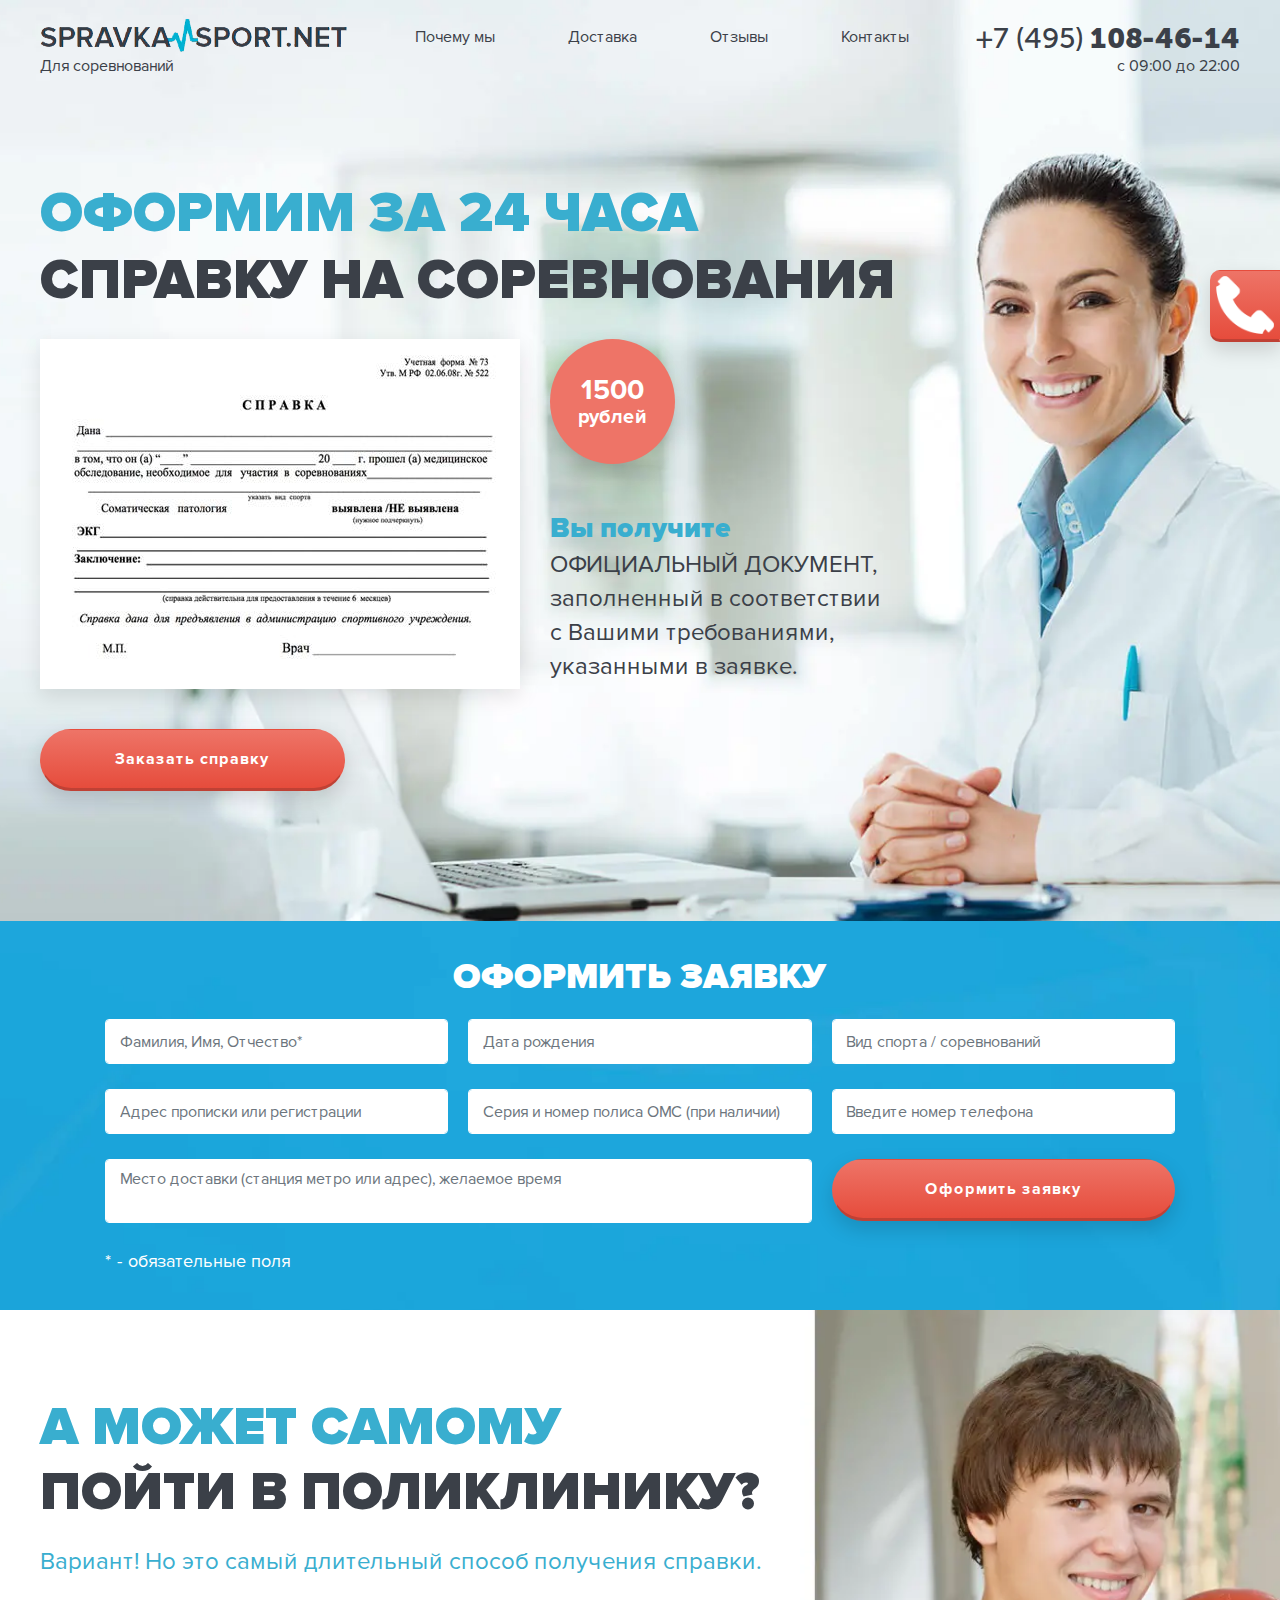
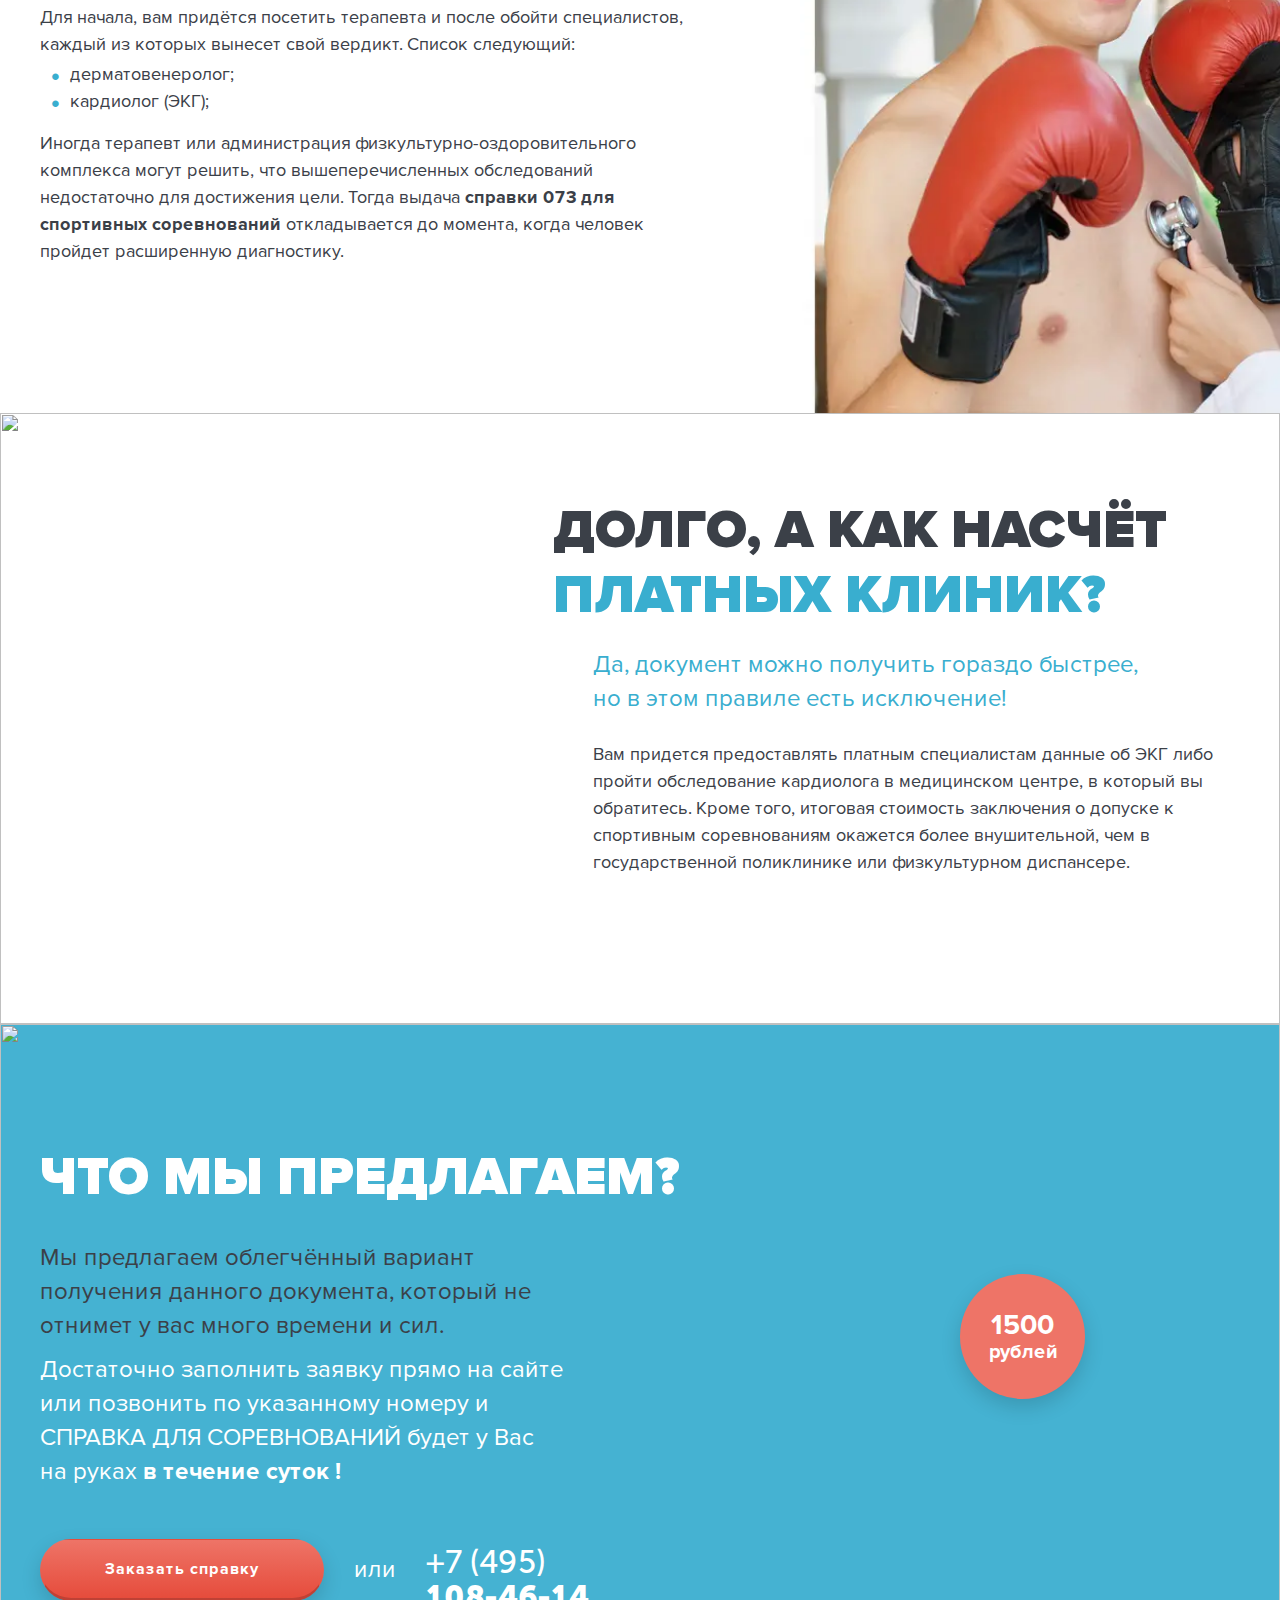
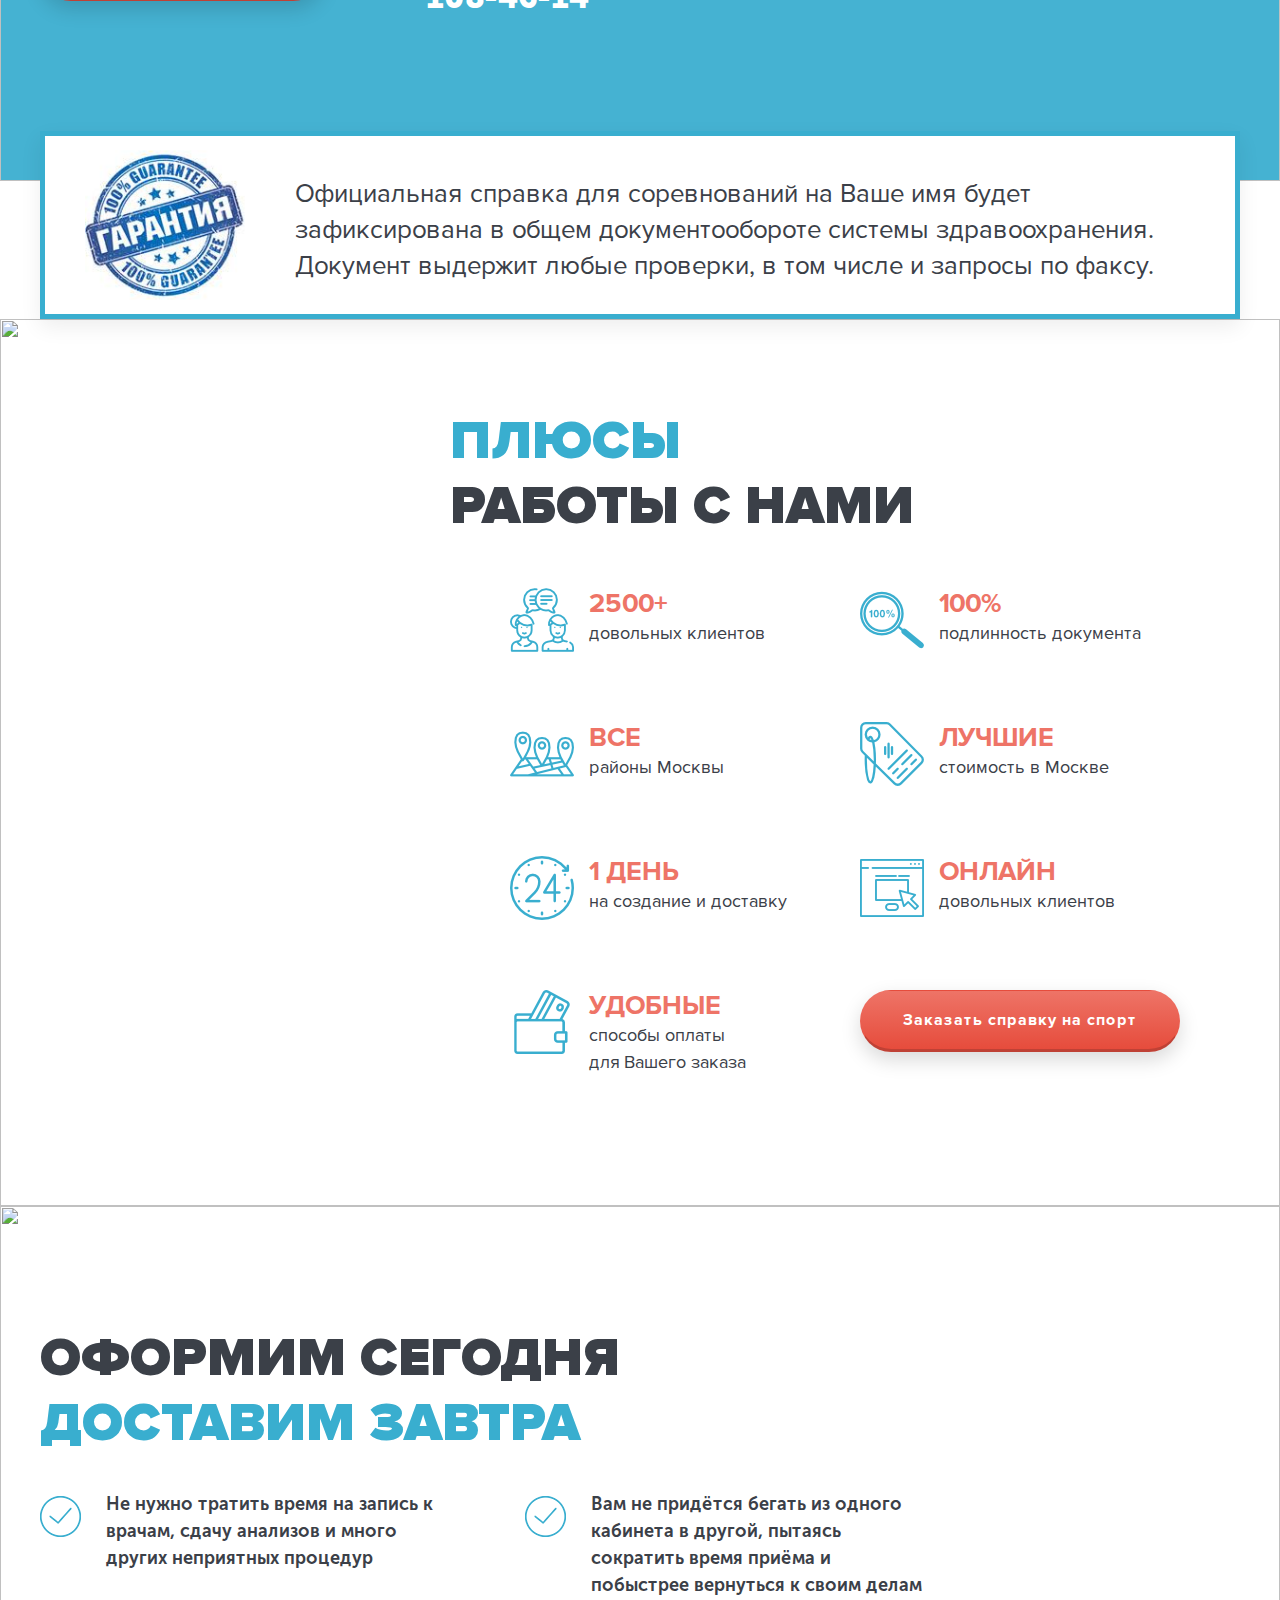
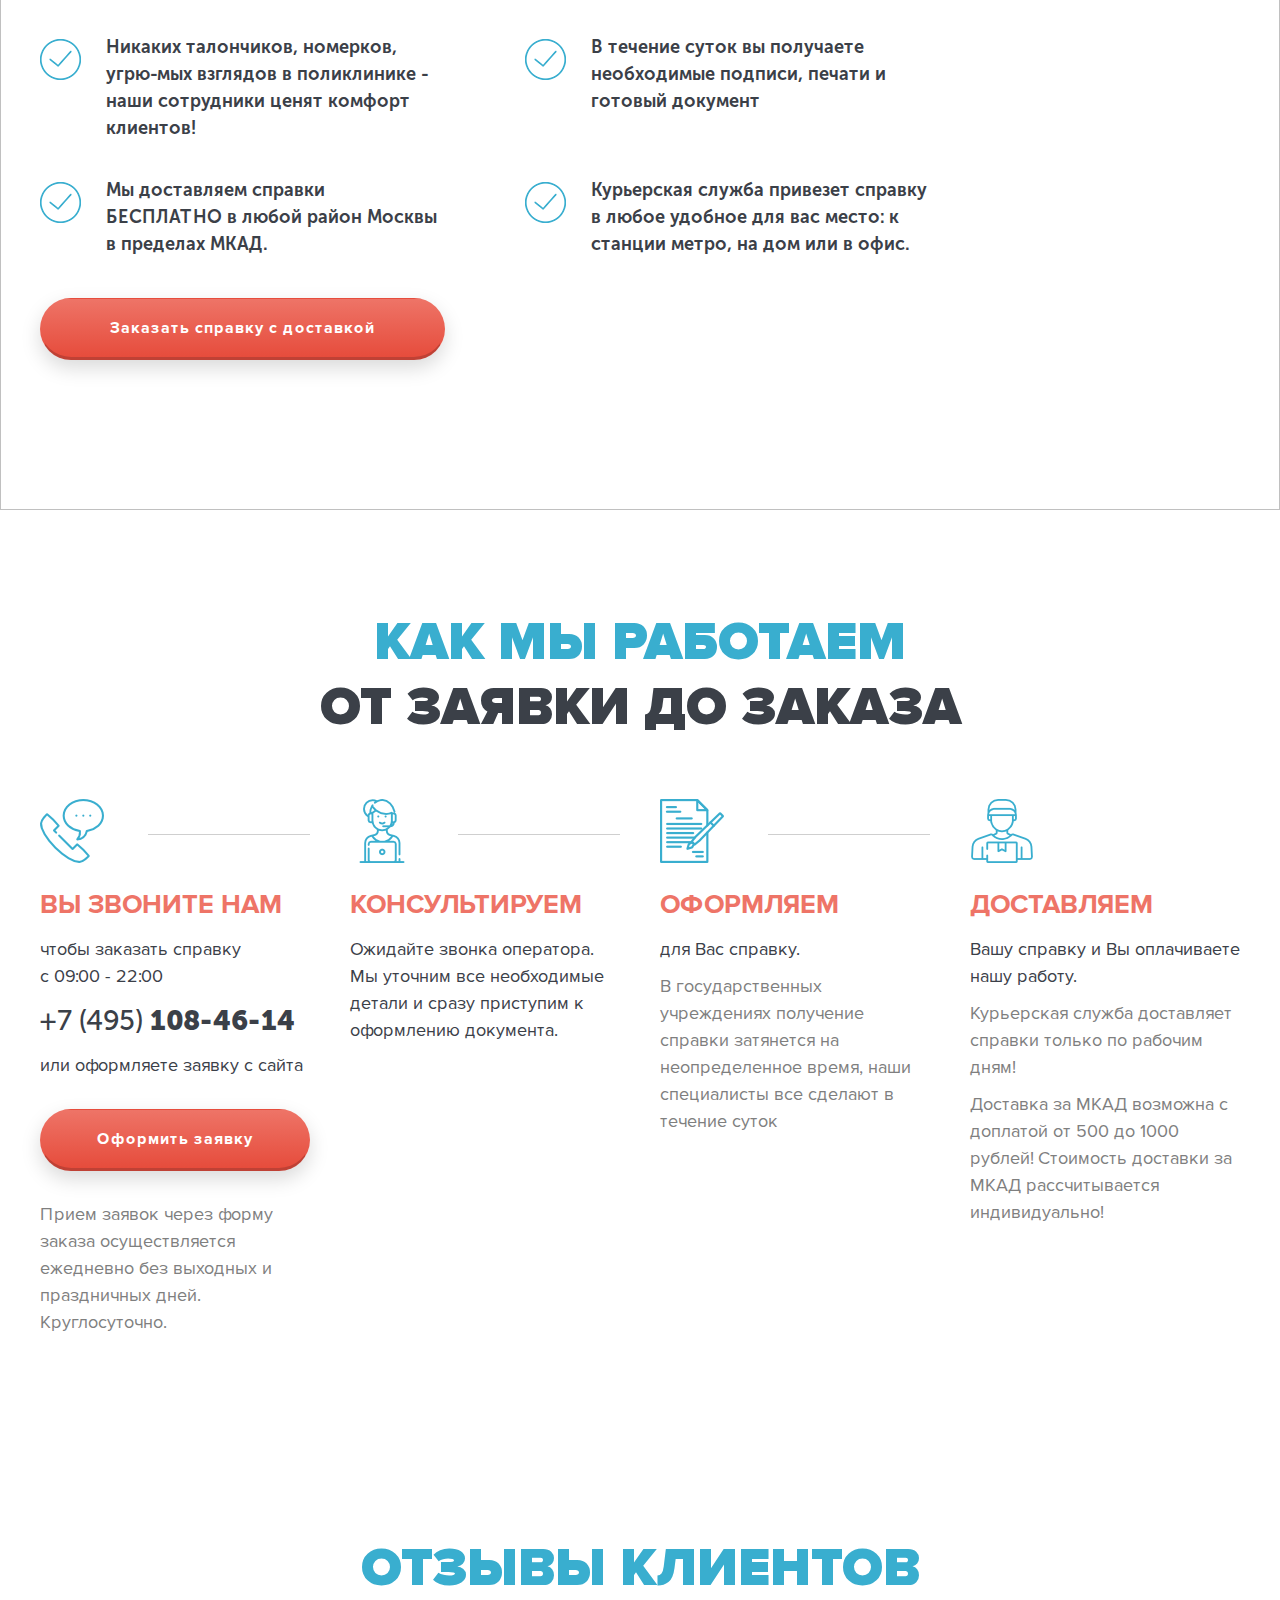
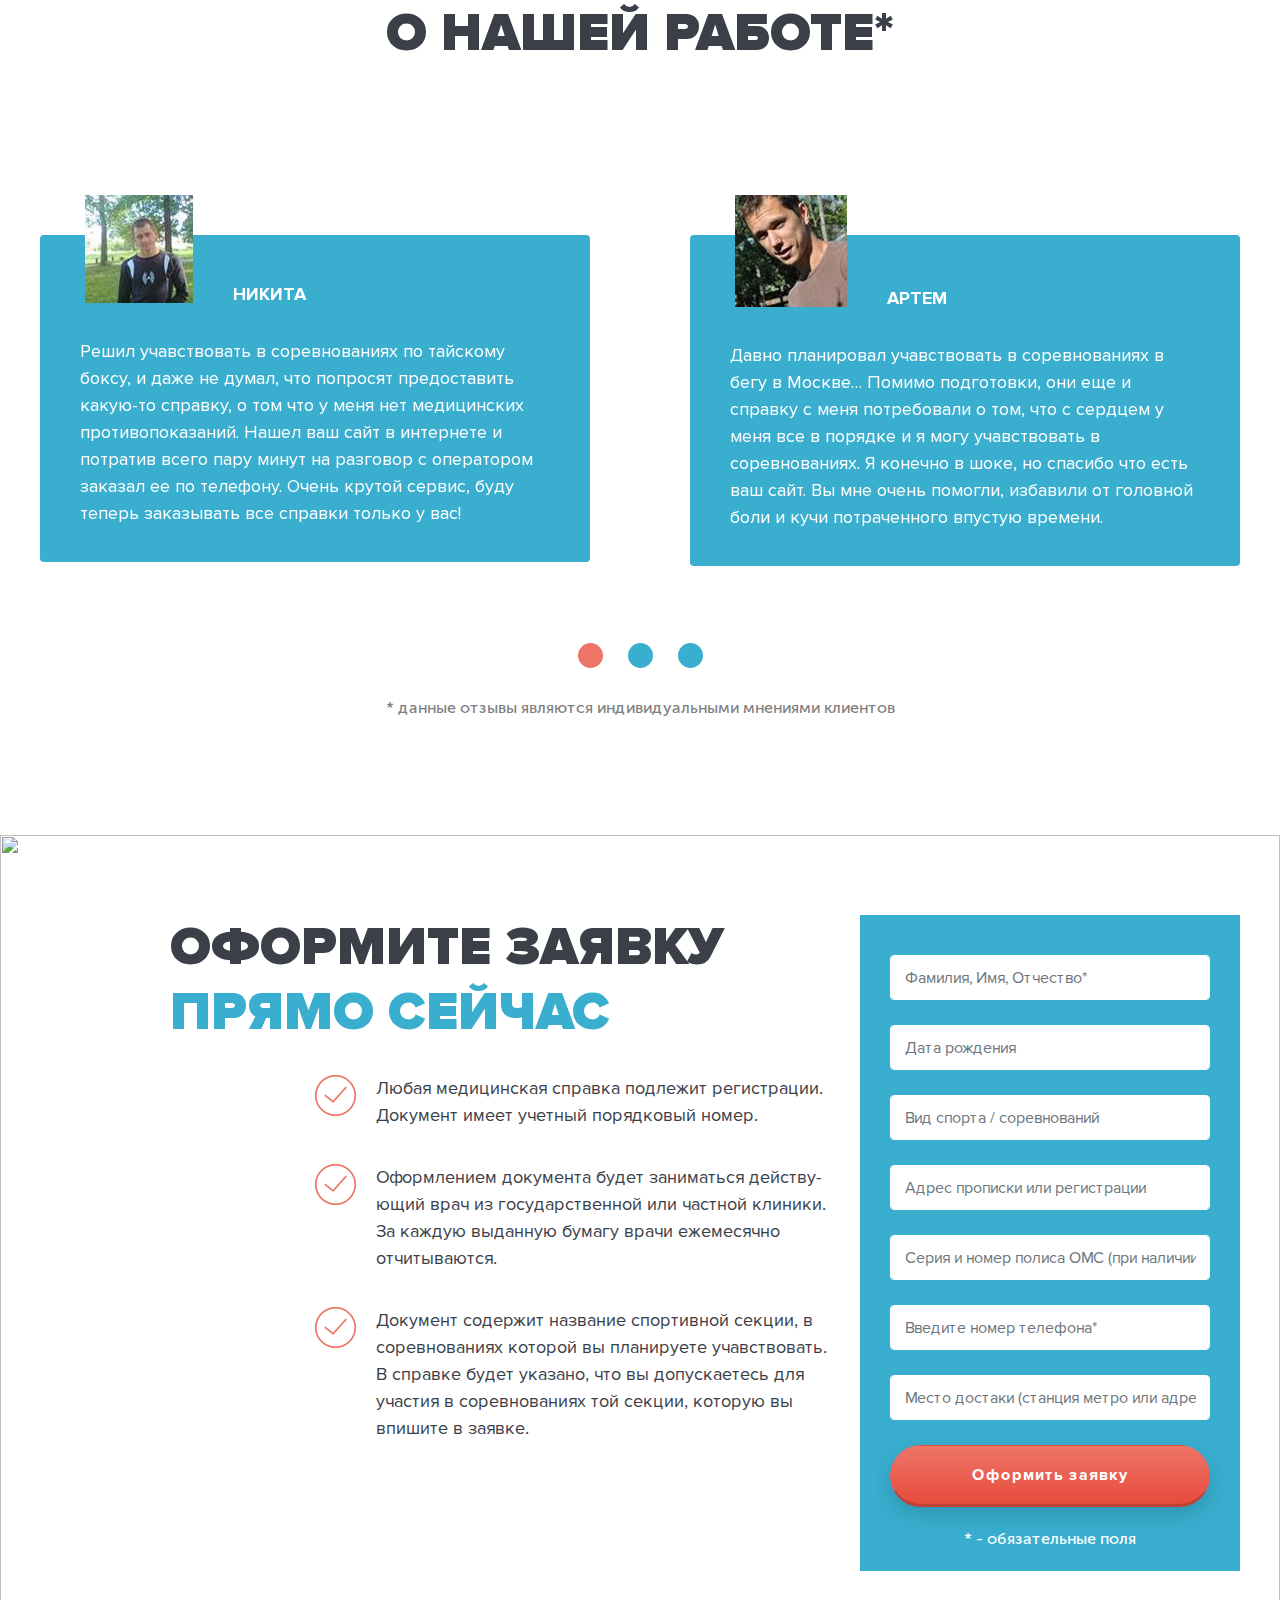
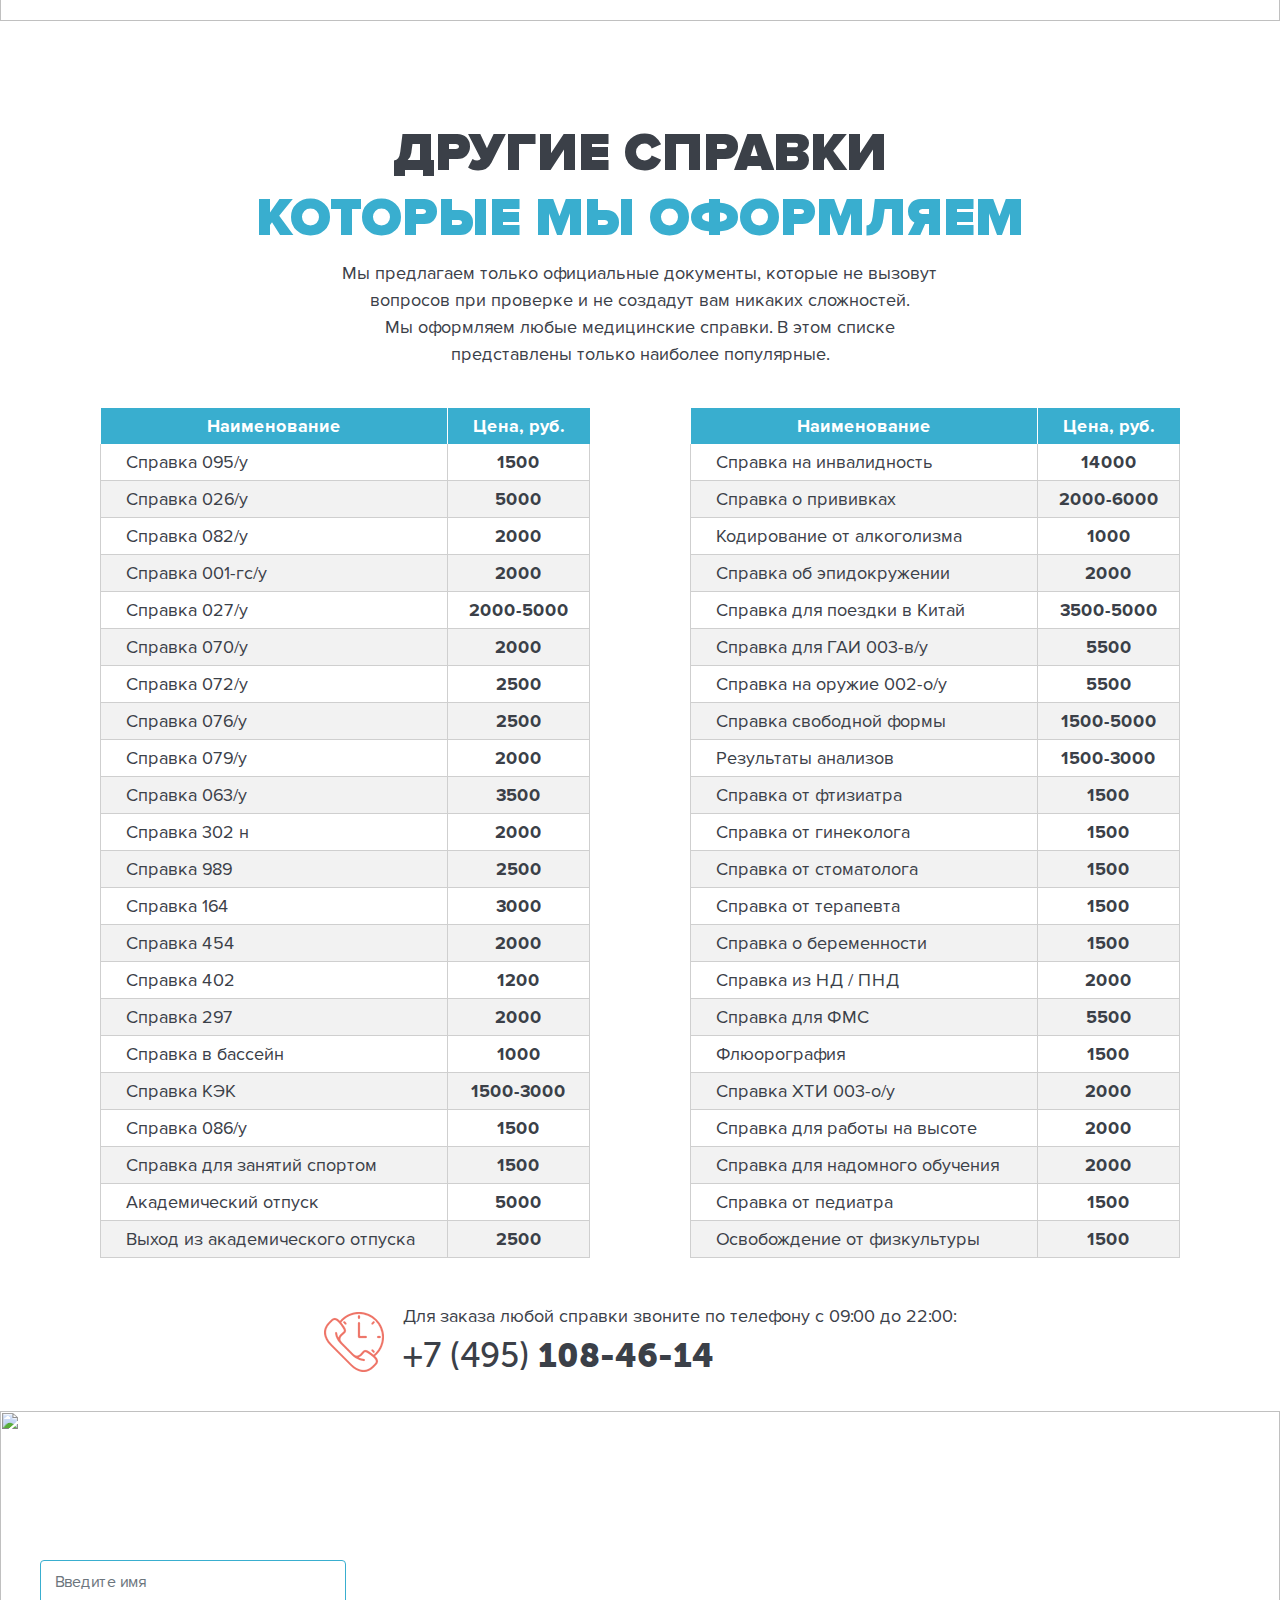
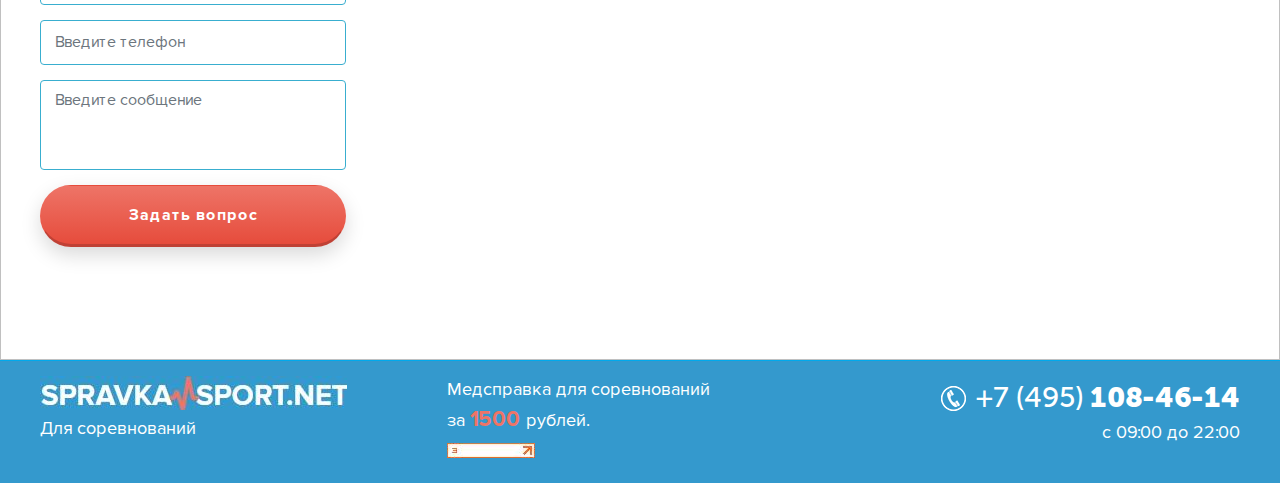
==== public/index.html @ 37c7ff8d "edit top nav" ====
<!DOCTYPE html>
<html lang="ru">
	<head>
		<meta charset="utf-8">
		<title>title</title>
		<meta name="description" content="о чем страница">
		<meta http-equiv="X-UA-Compatible" content="IE=edge">
		<meta name="viewport" content="width=device-width, shrink-to-fit=no">
		<link rel="shortcut icon" type="image/png" href="img/favicon/favicon.png">
		<link rel="image_src" href="http://genrif.ru/assets/i/soc-logo.png">
		<meta property="og:type" content="website">
		<meta property="og:site_name" content="content">
		<meta property="og:title" content="content">
		<meta property="og:description" content="content">
		<meta property="og:url" content="content">
		<meta property="og:locale" content="ru_RU">
		<meta property="og:image" content="path/to/image.jpg">
		<meta property="og:image:width" content="968">
		<meta property="og:image:height" content="504">
		<!-- Custom Browsers Color-->
		<meta name="theme-color" content="#3361d8">
		<link rel="stylesheet" href="libs/slick/slick.css">
		<link rel="stylesheet" href="libs/fancybox/jquery.fancybox.min.css">
		<link rel="stylesheet" href="css/main.min.css">
	</head>
	<body><script>(/(android|bb\d+|meego).+mobile|avantgo|bada\/|blackberry|blazer|compal|elaine|fennec|hiptop|iemobile|ip(hone|od)|ipad|iris|kindle|Android|Silk|lge |maemo|midp|mmp|netfront|opera m(ob|in)i|palm( os)?|phone|p(ixi|re)\/|plucker|pocket|psp|series(4|6)0|symbian|treo|up\.(browser|link)|vodafone|wap|windows (ce|phone)|xda|xiino/i.test(navigator.userAgent)||/1207|6310|6590|3gso|4thp|50[1-6]i|770s|802s|a wa|abac|ac(er|oo|s\-)|ai(ko|rn)|al(av|ca|co)|amoi|an(ex|ny|yw)|aptu|ar(ch|go)|as(te|us)|attw|au(di|\-m|r |s )|avan|be(ck|ll|nq)|bi(lb|rd)|bl(ac|az)|br(e|v)w|bumb|bw\-(n|u)|c55\/|capi|ccwa|cdm\-|cell|chtm|cldc|cmd\-|co(mp|nd)|craw|da(it|ll|ng)|dbte|dc\-s|devi|dica|dmob|do(c|p)o|ds(12|\-d)|el(49|ai)|em(l2|ul)|er(ic|k0)|esl8|ez([4-7]0|os|wa|ze)|fetc|fly(\-|_)|g1 u|g560|gene|gf\-5|g\-mo|go(\.w|od)|gr(ad|un)|haie|hcit|hd\-(m|p|t)|hei\-|hi(pt|ta)|hp( i|ip)|hs\-c|ht(c(\-| |_|a|g|p|s|t)|tp)|hu(aw|tc)|i\-(20|go|ma)|i230|iac( |\-|\/)|ibro|idea|ig01|ikom|im1k|inno|ipaq|iris|ja(t|v)a|jbro|jemu|jigs|kddi|keji|kgt( |\/)|klon|kpt |kwc\-|kyo(c|k)|le(no|xi)|lg( g|\/(k|l|u)|50|54|\-[a-w])|libw|lynx|m1\-w|m3ga|m50\/|ma(te|ui|xo)|mc(01|21|ca)|m\-cr|me(rc|ri)|mi(o8|oa|ts)|mmef|mo(01|02|bi|de|do|t(\-| |o|v)|zz)|mt(50|p1|v )|mwbp|mywa|n10[0-2]|n20[2-3]|n30(0|2)|n50(0|2|5)|n7(0(0|1)|10)|ne((c|m)\-|on|tf|wf|wg|wt)|nok(6|i)|nzph|o2im|op(ti|wv)|oran|owg1|p800|pan(a|d|t)|pdxg|pg(13|\-([1-8]|c))|phil|pire|pl(ay|uc)|pn\-2|po(ck|rt|se)|prox|psio|pt\-g|qa\-a|qc(07|12|21|32|60|\-[2-7]|i\-)|qtek|r380|r600|raks|rim9|ro(ve|zo)|s55\/|sa(ge|ma|mm|ms|ny|va)|sc(01|h\-|oo|p\-)|sdk\/|se(c(\-|0|1)|47|mc|nd|ri)|sgh\-|shar|sie(\-|m)|sk\-0|sl(45|id)|sm(al|ar|b3|it|t5)|so(ft|ny)|sp(01|h\-|v\-|v )|sy(01|mb)|t2(18|50)|t6(00|10|18)|ta(gt|lk)|tcl\-|tdg\-|tel(i|m)|tim\-|t\-mo|to(pl|sh)|ts(70|m\-|m3|m5)|tx\-9|up(\.b|g1|si)|utst|v400|v750|veri|vi(rg|te)|vk(40|5[0-3]|\-v)|vm40|voda|vulc|vx(52|53|60|61|70|80|81|83|85|98)|w3c(\-| )|webc|whit|wi(g |nc|nw)|wmlb|wonu|x700|yas\-|your|zeto|zte\-/i.test(navigator.userAgent.substr(0,4)))&&document.body.classList.add('mobile');</script>
<script>!function(e,n,A){function o(e,n){return typeof e===n}function t(){var e,n,A,t,a,i,l;for(var f in r)if(r.hasOwnProperty(f)){if(e=[],n=r[f],n.name&&(e.push(n.name.toLowerCase()),n.options&&n.options.aliases&&n.options.aliases.length))for(A=0;A<n.options.aliases.length;A++)e.push(n.options.aliases[A].toLowerCase());for(t=o(n.fn,"function")?n.fn():n.fn,a=0;a<e.length;a++)i=e[a],l=i.split("."),1===l.length?Modernizr[l[0]]=t:(!Modernizr[l[0]]||Modernizr[l[0]]instanceof Boolean||(Modernizr[l[0]]=new Boolean(Modernizr[l[0]])),Modernizr[l[0]][l[1]]=t),s.push((t?"":"no-")+l.join("-"))}}function a(e){var n=u.className,A=Modernizr._config.classPrefix||"";if(c&&(n=n.baseVal),Modernizr._config.enableJSClass){var o=new RegExp("(^|\\s)"+A+"no-js(\\s|$)");n=n.replace(o,"$1"+A+"js$2")}Modernizr._config.enableClasses&&(n+=" "+A+e.join(" "+A),c?u.className.baseVal=n:u.className=n)}function i(e,n){if("object"==typeof e)for(var A in e)f(e,A)&&i(A,e[A]);else{e=e.toLowerCase();var o=e.split("."),t=Modernizr[o[0]];if(2==o.length&&(t=t[o[1]]),"undefined"!=typeof t)return Modernizr;n="function"==typeof n?n():n,1==o.length?Modernizr[o[0]]=n:(!Modernizr[o[0]]||Modernizr[o[0]]instanceof Boolean||(Modernizr[o[0]]=new Boolean(Modernizr[o[0]])),Modernizr[o[0]][o[1]]=n),a([(n&&0!=n?"":"no-")+o.join("-")]),Modernizr._trigger(e,n)}return Modernizr}var s=[],r=[],l={_version:"3.6.0",_config:{classPrefix:"",enableClasses:!0,enableJSClass:!0,usePrefixes:!0},_q:[],on:function(e,n){var A=this;setTimeout(function(){n(A[e])},0)},addTest:function(e,n,A){r.push({name:e,fn:n,options:A})},addAsyncTest:function(e){r.push({name:null,fn:e})}},Modernizr=function(){};Modernizr.prototype=l,Modernizr=new Modernizr;var f,u=n.documentElement,c="svg"===u.nodeName.toLowerCase();!function(){var e={}.hasOwnProperty;f=o(e,"undefined")||o(e.call,"undefined")?function(e,n){return n in e&&o(e.constructor.prototype[n],"undefined")}:function(n,A){return e.call(n,A)}}(),l._l={},l.on=function(e,n){this._l[e]||(this._l[e]=[]),this._l[e].push(n),Modernizr.hasOwnProperty(e)&&setTimeout(function(){Modernizr._trigger(e,Modernizr[e])},0)},l._trigger=function(e,n){if(this._l[e]){var A=this._l[e];setTimeout(function(){var e,o;for(e=0;e<A.length;e++)(o=A[e])(n)},0),delete this._l[e]}},Modernizr._q.push(function(){l.addTest=i}),Modernizr.addAsyncTest(function(){function e(e,n,A){function o(n){var o=n&&"load"===n.type?1==t.width:!1,a="webp"===e;i(e,a&&o?new Boolean(o):o),A&&A(n)}var t=new Image;t.onerror=o,t.onload=o,t.src=n}var n=[{uri:"[data-uri]",name:"webp"},{uri:"[data-uri]",name:"webp.alpha"},{uri:"[data-uri]",name:"webp.animation"},{uri:"[data-uri]",name:"webp.lossless"}],A=n.shift();e(A.name,A.uri,function(A){if(A&&"load"===A.type)for(var o=0;o<n.length;o++)e(n[o].name,n[o].uri)})}),t(),a(s),delete l.addTest,delete l.addAsyncTest;for(var p=0;p<Modernizr._q.length;p++)Modernizr._q[p]();e.Modernizr=Modernizr}(window,document);</script>
<!--[if lt IE 11]><p class="browsehappy">К сожалению, вы используете устаревший браузер. Пожалуйста, <a href="http://browsehappy.com/" target="_blank">обновите ваш браузер</a>, чтобы улучшить производительность, качество отображаемого материала и повысить безопасность.</p><![endif]-->
		<div class="main-wrapper"><a class="phone-btn" href="tel:+74951084614"><img src="img/@2x/phone.png" alt=""/></a>
			<div class="menu-mobile menu-mobile--js d-xl-none">
				<div class="toggle-menu-mobile toggle-menu-mobile--js"><span></span>
				</div>
				<div class="menu-mobile__inner">
					<ul class="menu-mobile__nav fixed-nav">
						<li class="menu-mobile__item"><a class="menu-mobile__link" href="#">Главная</a>
						</li>
						<li class="menu-mobile__item"><a class="menu-mobile__link" href="#">Почему мы</a>
						</li>
						<li class="menu-mobile__item"><a class="menu-mobile__link" href="#">Доставка</a>
						</li>
						<li class="menu-mobile__item"><a class="menu-mobile__link" href="#">Как мы работаем</a>
						</li>
						<li class="menu-mobile__item"><a class="menu-mobile__link" href="#">Справки</a>
						</li>
						<li class="menu-mobile__item"><a class="menu-mobile__link" href="#">Отзывы</a>
						</li>
						<li class="menu-mobile__item"><a class="menu-mobile__link" href="#">Контакты</a>
						</li>
						<li class="menu-mobile__item"><a class="menu-mobile__link" href="#">Заказать</a>
						</li>
					</ul>
					<div class="text-right"></div>
				</div>
			</div>
			<!--  мобильное меню-->
			<!-- start HEADER.header-->
			<header class="header block-with-lazy">
				<!-- start top-nav-->
				<div class="top-nav static-style block-with-lazy">
					<div class="container">
						<div class="row">
							<div class="top-nav__img-col"><a class="top-nav__title-block" href="#"><span class="top-nav__title"><img class="top-nav__fixed-img res-i" src="img/@2x/logo.png" alt="" role="presentation"/><img class="top-nav__static-img res-i" src="img/@2x/static-top.jpg" alt="" role="presentation"/></span><span class="top-nav__subtitle">Для соревнований</span></a>
							</div>
							<div class="top-nav__mnu-col">
								<ul class="top-nav__nav static-nav">
									<li class="top-nav__item"><a class="top-nav__link" href="#">Почему мы</a>
									</li>
									<li class="top-nav__item"><a class="top-nav__link" href="#">Доставка</a>
									</li>
									<li class="top-nav__item"><a class="top-nav__link" href="#">Отзывы</a>
									</li>
									<li class="top-nav__item"><a class="top-nav__link" href="#">Контакты</a>
									</li>
								</ul>
								<ul class="top-nav__nav fixed-nav">
									<li class="top-nav__item"><a class="top-nav__link" href="#">Главная</a>
									</li>
									<li class="top-nav__item"><a class="top-nav__link" href="#">Почему мы</a>
									</li>
									<li class="top-nav__item"><a class="top-nav__link" href="#">Доставка</a>
									</li>
									<li class="top-nav__item"><a class="top-nav__link" href="#">Как мы работаем</a>
									</li>
									<li class="top-nav__item"><a class="top-nav__link" href="#">Справки</a>
									</li>
									<li class="top-nav__item"><a class="top-nav__link" href="#">Отзывы</a>
									</li>
									<li class="top-nav__item"><a class="top-nav__link" href="#">Контакты</a>
									</li>
									<li class="top-nav__item"><a class="top-nav__link" href="#">Заказать</a>
									</li>
								</ul>
							</div>
							<div class="top-nav__phone-col">
								<div class="top-nav__phone-block"><a class="top-nav__number" href="tel:+74951084614">+7 (495) <span>108-46-14</span></a>
									<div class="top-nav__time">с 09:00 до 22:00
									</div>
								</div>
							</div>
							<div class="top-nav__btn-col col-auto d-xl-none">
								<div class="toggle-menu-mobile toggle-menu-mobile--js"><span></span>
								</div>
							</div>
						</div>
					</div>
				</div>
				<!-- end top-nav-->
				<!-- start header-block-->
				<div class="header-block bg-wrap" id="header-block">
					<!-- picture-->
					<picture class="lazy picture-bg"> 
						<source srcset="#" data-srcset="img/@2x/webp/header-bg.webp" type="image/webp" media="(min-width:576px)"/>
						<source srcset="#" data-srcset="img/@1x/webp/header-bg.webp" type="image/webp"/>
						<source srcset="#" data-srcset="img/@2x/header-bg.jpg" type="image/jpg" media="(min-width:576px)"/>
						<source srcset="#" data-srcset="img/@1x/header-bg.jpg" type="image/jpg"/><img class="object-fit-js" src="#" data-src="img/@2x/header-bg.jpg" alt=""/>
					</picture>
					<!-- /picture-->
					<div class="container">
						<div class="header-block__main-wrap">
							<h1><span>ОФОРМИМ ЗА 24 ЧАСА </span>CПРАВКУ НА СОРЕВНОВАНИЯ</h1>
							<div class="row">
								<div class="header-block__img-col col-lg-auto">
									<div class="header-block__img-wrap"><img class="res-i" src="img/@2x/header-img.jpg" alt=""/>
									</div>
								</div>
								<div class="col-lg">
									<div class="header-block__price-block">
										<div class="header-block__price">1500
										</div>
										<div class="header-block__subprice">рублей
										</div>
									</div>
									<div class="header-block__side-title">Вы получите
									</div>
									<div class="header-block__text">ОФИЦИАЛЬНЫЙ ДОКУМЕНТ, заполненный в соответствии с&nbsp;Вашими требованиями, указанными в заявке.
									</div>
								</div>
							</div><a class="header-block__btn" href="#">Заказать справку</a>
						</div>
					</div>
				</div>
				<!-- end header-block-->
			</header>
			<!-- end HEADER.header-->
			<!-- start s-form-->
			<div class="s-form section bg-wrap block-with-lazy" id="s-form">
				<!-- picture-->
				<picture class="lazy picture-bg"> 
					<source srcset="#" data-srcset="img/@2x/webp/s-form-bg.webp" type="image/webp" media="(min-width:576px)"/>
					<source srcset="#" data-srcset="img/@1x/webp/s-form-bg.webp" type="image/webp"/>
					<source srcset="#" data-srcset="img/@2x/s-form-bg.jpg" type="image/jpg" media="(min-width:576px)"/>
					<source srcset="#" data-srcset="img/@1x/s-form-bg.jpg" type="image/jpg"/><img class="object-fit-js" src="#" data-src="img/@2x/s-form-bg.jpg" alt=""/>
				</picture>
				<!-- /picture-->
				<div class="container">
					<div class="s-form__out-wrap">
						<h3>Оформить заявку</h3>
						<div class="form-wrap">
							<form>
								<div class="row">
									<div class="col-lg-4 col-md-6">
										<div class="form-wrap__input-wrap"><input class="form-wrap__input" type="text" placeholder="Фамилия, Имя, Отчество*" name="text"/>
										</div>
										<!-- +e.input-wrap-->
									</div>
									<div class="col-lg-4 col-md-6">
										<div class="form-wrap__input-wrap"><input class="form-wrap__input" type="text" placeholder="Дата рождения" name="text"/>
										</div>
										<!-- +e.input-wrap-->
									</div>
									<div class="col-lg-4 col-md-6">
										<div class="form-wrap__input-wrap"><input class="form-wrap__input" type="text" placeholder="Вид спорта / соревнований" name="text"/>
										</div>
										<!-- +e.input-wrap-->
									</div>
									<div class="col-lg-4 col-md-6">
										<div class="form-wrap__input-wrap"><input class="form-wrap__input" type="text" placeholder="Адрес прописки или регистрации" name="text"/>
										</div>
										<!-- +e.input-wrap-->
									</div>
									<div class="col-lg-4 col-md-6">
										<div class="form-wrap__input-wrap"><input class="form-wrap__input" type="text" placeholder="Серия и номер полиса ОМС (при наличии)" name="text"/>
										</div>
										<!-- +e.input-wrap-->
									</div>
									<div class="col-lg-4 col-md-6">
										<div class="form-wrap__input-wrap"><input class="form-wrap__input" type="text" placeholder="Введите номер телефона" name="text"/>
										</div>
										<!-- +e.input-wrap-->
									</div>
									<div class="col-md-8">
										<div class="form-wrap__input-wrap"><textarea class="form-wrap__input form-control" placeholder="Место доставки (станция метро или адрес), желаемое время" name="textarea"></textarea>
										</div>
										<!-- +e.input-wrap-->
									</div>
									<div class="col-md-4">
										<button class="form-wrap__btn btn" type="submit">Оформить заявку
										</button>
									</div>
								</div>
							</form>
						</div>
						<div class="s-form__text">* - обязательные поля
						</div>
					</div>
				</div>
			</div>
			<!-- end s-form-->
			<!-- start s-question-->
			<section class="s-question bg-wrap section">
				<!-- picture-->
				<picture class="lazy picture-bg top-block-bg"> 
					<source srcset="#" data-srcset="img/@2x/webp/s-q1.webp" type="image/webp" media="(min-width:576px)"/>
					<source srcset="#" data-srcset="img/@1x/webp/s-q1.webp" type="image/webp"/>
					<source srcset="#" data-srcset="img/@2x/s-q1.jpg" type="image/jpg" media="(min-width:576px)"/>
					<source srcset="#" data-srcset="img/@1x/s-q1.jpg" type="image/jpg"/><img class="object-fit-js" src="#" data-src="img/@2x/s-q1.jpg" alt=""/>
				</picture>
				<!-- /picture-->
				<div class="container">
					<div class="row">
						<div class="col-lg-8">
							<h2><span>а МОЖЕТ САМОМУ </span>ПОЙТИ В ПОЛИКЛИНИКУ?</h2>
							<div class="s-question__subtitle">Вариант! Но это самый длительный способ получения справки.
							</div>
							<p>Для начала, вам придётся посетить терапевта и после обойти специалистов, каждый из которых вынесет свой вердикт. Список следующий:</p>
							<ul>
								<li>дерматовенеролог;</li>
								<li>кардиолог (ЭКГ);</li>
							</ul>
							<p>Иногда терапевт или администрация физкультурно-оздоровительного комплекса могут решить, что вышеперечисленных обследований недостаточно для достижения цели. Тогда выдача <strong>справки 073 для спортивных соревнований </strong>откладывается до момента, когда человек пройдет расширенную диагностику.</p>
						</div>
					</div>
				</div>
			</section>
			<!-- end s-question-->
			<!-- start s-question-->
			<section class="s-question bg-wrap section">
				<!-- picture-->
				<picture class="lazy picture-bg bottom-block-bg"> 
					<source srcset="#" data-srcset="img/@2x/webp/s-q2.webp" type="image/webp" media="(min-width:576px)"/>
					<source srcset="#" data-srcset="img/@1x/webp/s-q2.webp" type="image/webp"/>
					<source srcset="#" data-srcset="img/@2x/s-q2.jpg" type="image/jpg" media="(min-width:576px)"/>
					<source srcset="#" data-srcset="img/@1x/s-q2.jpg" type="image/jpg"/><img class="object-fit-js" src="#" data-src="img/@2x/s-q2.jpg" alt=""/>
				</picture>
				<!-- /picture-->
				<div class="container">
					<div class="row justify-content-end">
						<div class="col-lg-7">
							<h2>Долго, А как насчёт <span>платных КЛИНИК?</span></h2>
							<div class="s-question__text-wrap">
								<div class="s-question__subtitle">Да, документ можно получить гораздо быстрее, но&nbsp;в&nbsp;этом&nbsp;правиле есть исключение!
								</div>
								<p>Вам придется предоставлять платным специалистам данные об ЭКГ либо пройти обследование кардиолога в медицинском центре, в который вы обратитесь. Кроме того, итоговая стоимость заключения о допуске к спортивным соревнованиям окажется более внушительной, чем в государственной поликлинике или физкультурном диспансере.</p>
							</div>
						</div>
					</div>
				</div>
			</section>
			<!-- end s-question-->
			<!-- start s-offer-->
			<section class="s-offer bg-wrap section" id="s-offer">
				<!-- picture-->
				<picture class="lazy picture-bg"> 
					<source srcset="#" data-srcset="img/@2x/webp/offer-bg.webp" type="image/webp" media="(min-width:576px)"/>
					<source srcset="#" data-srcset="img/@1x/webp/offer-bg.webp" type="image/webp"/>
					<source srcset="#" data-srcset="img/@2x/offer-bg.jpg" type="image/jpg" media="(min-width:576px)"/>
					<source srcset="#" data-srcset="img/@1x/offer-bg.jpg" type="image/jpg"/><img class="object-fit-js" src="#" data-src="img/@2x/offer-bg.jpg" alt=""/>
				</picture>
				<!-- /picture-->
				<div class="container">
					<div class="s-offer__price-block">
						<div class="s-offer__price">1500
						</div>
						<div class="s-offer__subprice">рублей
						</div>
					</div>
					<h2>Что мы предлагаем?</h2>
					<div class="s-offer__text">Мы предлагаем облегчённый вариант получения данного документа, который не отнимет у вас много времени и сил.
					</div>
					<div class="s-offer__text s-offer__text--white">Достаточно заполнить заявку прямо на сайте или позвонить по указанному номеру и СПРАВКА&nbsp;ДЛЯ СОРЕВНОВАНИЙ будет у Вас на&nbsp;руках <strong>в течение суток !</strong>
					</div>
					<div class="row">
						<div class="col-md"><a class="s-offer__btn btn" href="#">Заказать справку</a>
						</div>
						<div class="col-md-auto">
							<div class="s-offer__or">или
							</div>
						</div>
						<div class="col-md"><a class="s-offer__phone" href="tel:+74951084614">+7 (495) <span>108-46-14</span></a>
						</div>
					</div>
				</div>
			</section>
			<!-- end s-offer-->
			<!-- start s-garant-->
			<section class="s-garant section" id="s-garant">
				<div class="container">
					<div class="s-garant__main-block">
						<div class="s-garant__text">Официальная справка для соревнований на Ваше имя будет зафиксирована в общем документообороте системы здравоохранения. Документ выдержит любые проверки, в том числе и запросы по факсу.
						</div>
					</div>
				</div>
			</section>
			<!-- end s-garant-->
			<!-- start s-plus-->
			<section class="s-plus bg-wrap section" id="s-plus">
				<!-- picture-->
				<picture class="lazy picture-bg"> 
					<source srcset="#" data-srcset="img/@2x/webp/plus-bg.webp" type="image/webp" media="(min-width:576px)"/>
					<source srcset="#" data-srcset="img/@1x/webp/plus-bg.webp" type="image/webp"/>
					<source srcset="#" data-srcset="img/@2x/plus-bg.jpg" type="image/jpg" media="(min-width:576px)"/>
					<source srcset="#" data-srcset="img/@1x/plus-bg.jpg" type="image/jpg"/><img class="object-fit-js" src="#" data-src="img/@2x/plus-bg.jpg" alt=""/>
				</picture>
				<!-- /picture-->
				<div class="container">
					<div class="row justify-content-end">
						<div class="col-lg-8">
							<h2><span>Плюсы </span>работы с нами</h2>
							<div class="s-plus__row-wrap">
								<div class="row">
									<div class="col-md-6">
										<div class="s-plus__item">
											<div class="s-plus__img-wrap"><img class="res-i" src="img/@2x/plus-i1.png" alt=""/>
											</div>
											<div class="s-plus__title-wrap">
												<div class="s-plus__item-title">2500+
												</div>
												<div class="s-plus__item-descr">довольных клиентов
												</div>
											</div>
										</div>
									</div>
									<div class="col-md-6">
										<div class="s-plus__item">
											<div class="s-plus__img-wrap"><img class="res-i" src="img/@2x/plus-i2.png" alt=""/>
											</div>
											<div class="s-plus__title-wrap">
												<div class="s-plus__item-title">100%
												</div>
												<div class="s-plus__item-descr">подлинность документа
												</div>
											</div>
										</div>
									</div>
									<div class="col-md-6">
										<div class="s-plus__item">
											<div class="s-plus__img-wrap"><img class="res-i" src="img/@2x/plus-i3.png" alt=""/>
											</div>
											<div class="s-plus__title-wrap">
												<div class="s-plus__item-title">Все
												</div>
												<div class="s-plus__item-descr">районы Москвы
												</div>
											</div>
										</div>
									</div>
									<div class="col-md-6">
										<div class="s-plus__item">
											<div class="s-plus__img-wrap"><img class="res-i" src="img/@2x/plus-i4.png" alt=""/>
											</div>
											<div class="s-plus__title-wrap">
												<div class="s-plus__item-title">Лучшие
												</div>
												<div class="s-plus__item-descr">стоимость в Москве
												</div>
											</div>
										</div>
									</div>
									<div class="col-md-6">
										<div class="s-plus__item">
											<div class="s-plus__img-wrap"><img class="res-i" src="img/@2x/plus-i5.png" alt=""/>
											</div>
											<div class="s-plus__title-wrap">
												<div class="s-plus__item-title">1 день
												</div>
												<div class="s-plus__item-descr">на создание и доставку
												</div>
											</div>
										</div>
									</div>
									<div class="col-md-6">
										<div class="s-plus__item">
											<div class="s-plus__img-wrap"><img class="res-i" src="img/@2x/plus-i6.png" alt=""/>
											</div>
											<div class="s-plus__title-wrap">
												<div class="s-plus__item-title">Онлайн
												</div>
												<div class="s-plus__item-descr">довольных клиентов
												</div>
											</div>
										</div>
									</div>
									<div class="col-md-6">
										<div class="s-plus__item">
											<div class="s-plus__img-wrap"><img class="res-i" src="img/@2x/plus-i7.png" alt=""/>
											</div>
											<div class="s-plus__title-wrap">
												<div class="s-plus__item-title">Удобные
												</div>
												<div class="s-plus__item-descr">способы оплаты для&nbsp;Вашего&nbsp;заказа
												</div>
											</div>
										</div>
									</div>
									<div class="col-md-6"><a class="s-plus__btn btn" href="#">Заказать справку на спорт</a>
									</div>
								</div>
							</div>
						</div>
					</div>
				</div>
			</section>
			<!-- end s-plus-->
			<!-- start s-today-->
			<section class="s-today bg-wrap section" id="s-today">
				<!-- picture-->
				<picture class="lazy picture-bg"> 
					<source srcset="#" data-srcset="img/@2x/webp/today-bg.webp" type="image/webp" media="(min-width:576px)"/>
					<source srcset="#" data-srcset="img/@1x/webp/today-bg.webp" type="image/webp"/>
					<source srcset="#" data-srcset="img/@2x/today-bg.jpg" type="image/jpg" media="(min-width:576px)"/>
					<source srcset="#" data-srcset="img/@1x/today-bg.jpg" type="image/jpg"/><img class="object-fit-js" src="#" data-src="img/@2x/today-bg.jpg" alt=""/>
				</picture>
				<!-- /picture-->
				<div class="container">
					<h2>оформим сегодня <span>доставим завтра</span></h2>
					<div class="s-today__row-wrap">
						<div class="row">
							<div class="col-md-6">
								<div class="s-today__item">
									<div class="s-today__img-wrap"><img class="res-i" src="img/@2x/today-i.png" alt=""/>
									</div>
									<div class="s-today__text">Не нужно тратить время на запись к врачам, сдачу анализов и много других неприятных процедур
									</div>
								</div>
							</div>
							<div class="col-md-6">
								<div class="s-today__item">
									<div class="s-today__img-wrap"><img class="res-i" src="img/@2x/today-i.png" alt=""/>
									</div>
									<div class="s-today__text">Вам не придётся бегать из одного кабинета в другой, пытаясь сократить время приёма и побыстрее вернуться к своим делам
									</div>
								</div>
							</div>
							<div class="col-md-6">
								<div class="s-today__item">
									<div class="s-today__img-wrap"><img class="res-i" src="img/@2x/today-i.png" alt=""/>
									</div>
									<div class="s-today__text">Никаких талончиков, номерков, угрю-мых взглядов в поликлинике - наши сотрудники ценят комфорт клиентов!
									</div>
								</div>
							</div>
							<div class="col-md-6">
								<div class="s-today__item">
									<div class="s-today__img-wrap"><img class="res-i" src="img/@2x/today-i.png" alt=""/>
									</div>
									<div class="s-today__text">В течение суток вы получаете необходимые подписи, печати и готовый документ
									</div>
								</div>
							</div>
							<div class="col-md-6">
								<div class="s-today__item">
									<div class="s-today__img-wrap"><img class="res-i" src="img/@2x/today-i.png" alt=""/>
									</div>
									<div class="s-today__text">Мы доставляем справки БЕСПЛАТНО в любой район Москвы в пределах МКАД.
									</div>
								</div>
							</div>
							<div class="col-md-6">
								<div class="s-today__item">
									<div class="s-today__img-wrap"><img class="res-i" src="img/@2x/today-i.png" alt=""/>
									</div>
									<div class="s-today__text">Курьерская служба привезет справку в любое удобное для вас место: к станции метро, на дом или в офис.
									</div>
								</div>
							</div>
							<div class="col-md-6"><a class="s-today__btn btn" href="#">Заказать справку с доставкой</a>
							</div>
						</div>
					</div>
				</div>
			</section>
			<!-- end s-today-->
			<!-- start s-how-work-->
			<section class="s-how-work section" id="s-how-work">
				<div class="container">
					<h2><span>как мы работаем</span>от заявки до заказа</h2>
					<div class="row">
						<div class="col-xl-3 col-md-6">
							<div class="s-how-work__item s-how-work__item--line">
								<div class="s-how-work__img-wrap"><img src="img/@2x/how-i1.png" alt=""/>
								</div>
								<div class="s-how-work__title">вы звоните нам
								</div>
								<p>чтобы заказать справку</p>
								<p>с 09:00 - 22:00</p><a class="s-how-work__phone" href="tel:+74951084614">+7 (495) <span>108-46-14</span></a>
								<p>или оформляете заявку с сайта</p><a class="s-how-work__btn btn" href="#">Оформить заявку</a>
								<div class="s-how-work__light-text">Прием заявок через форму заказа осуществляется ежедневно без выходных и праздничных дней. Круглосуточно.
								</div>
							</div>
						</div>
						<div class="col-xl-3 col-md-6">
							<div class="s-how-work__item s-how-work__item--line">
								<div class="s-how-work__img-wrap"><img src="img/@2x/how-i2.png" alt=""/>
								</div>
								<div class="s-how-work__title">Консультируем
								</div>
								<p>Ожидайте звонка оператора. Мы уточним все необходимые детали и сразу приступим к оформлению документа.</p>
							</div>
						</div>
						<div class="col-xl-3 col-md-6">
							<div class="s-how-work__item s-how-work__item--line">
								<div class="s-how-work__img-wrap"><img src="img/@2x/how-i3.png" alt=""/>
								</div>
								<div class="s-how-work__title">оформляем
								</div>
								<p>для Вас справку.</p>
								<div class="s-how-work__light-text">В государственных учреждениях получение справки затянется на неопределенное время, наши специалисты все сделают в течение суток
								</div>
							</div>
						</div>
						<div class="col-xl-3 col-md-6">
							<div class="s-how-work__item">
								<div class="s-how-work__img-wrap"><img src="img/@2x/how-i4.png" alt=""/>
								</div>
								<div class="s-how-work__title">Доставляем
								</div>
								<p>Вашу справку и Вы оплачиваете нашу работу.</p>
								<div class="s-how-work__light-text">Курьерская служба доставляет справки только по рабочим дням!
								</div>
								<div class="s-how-work__light-text">Доставка за МКАД возможна с доплатой от 500 до 1000 рублей! Стоимость доставки за МКАД рассчитывается индивидуально!
								</div>
							</div>
						</div>
					</div>
				</div>
			</section>
			<!-- end s-how-work-->
			<!-- start s-rew-->
			<section class="s-rew bg-wrap section" id="s-rew"><div class="parallax-window" data-parallax="scroll" data-image-src="/img/@2x/rew-bg.jpg"></div>
				<div class="container">
					<h2> <span>Отзывы клиентов </span>о нашей работе*</h2>
					<div class="s-rew__slider s-rew__slider--js">
						<div class="slide">
							<div class="s-rew__item">
								<div class="s-rew__item-header">
									<div class="s-rew__img-wrap"><img src="img/@2x/slider1.jpg" alt=""/>
									</div>
									<div class="s-rew__title">Никита
									</div>
								</div>
								<div class="s-rew__text">Решил учавствовать в соревнованиях по тайскому боксу, и даже не думал, что попросят предоставить какую-то справку, о том что у меня нет медицинских противопоказаний.  Нашел ваш сайт в интернете и потратив всего пару минут на разговор с оператором заказал ее по телефону. Очень крутой сервис, буду теперь заказывать все справки только у вас!
								</div>
							</div>
						</div>
						<div class="slide">
							<div class="s-rew__item">
								<div class="s-rew__item-header">
									<div class="s-rew__img-wrap"><img src="img/@2x/slider2.jpg" alt=""/>
									</div>
									<div class="s-rew__title">Артем
									</div>
								</div>
								<div class="s-rew__text">Давно планировал учавствовать в соревнованиях в бегу в Москве… Помимо подготовки, они еще и справку с меня потребовали о том, что с сердцем у меня все в порядке и я могу учавствовать в соревнованиях. Я конечно в шоке, но спасибо что есть ваш сайт. Вы мне очень помогли, избавили от головной боли и кучи потраченного впустую времени.
								</div>
							</div>
						</div>
						<div class="slide">
							<div class="s-rew__item">
								<div class="s-rew__item-header">
									<div class="s-rew__img-wrap"><img src="img/@2x/slider3.jpg" alt=""/>
									</div>
									<div class="s-rew__title">Владимир
									</div>
								</div>
								<div class="s-rew__text">Занимаюсь плаванием уже много лет. И вот наконец мне предложили выступить за свой город в соревнованих. Попросили принести справку о моем состоянии здоровья, чтобы учавствовать в соревнованиях. Пошел в физкультурный диспансер – записали на прием через месяц. Нашел вас, заказал справку на сайте, привез курьер. Теперь хожу на плавание спокойно ;) Спасибо !
								</div>
							</div>
						</div>
						<div class="slide">
							<div class="s-rew__item">
								<div class="s-rew__item-header">
									<div class="s-rew__img-wrap"><img src="img/@2x/slider4.jpg" alt=""/>
									</div>
									<div class="s-rew__title">Наталья
									</div>
								</div>
								<div class="s-rew__text">Я уже давно занимаюсь танцами, но каждый год у нас требуют справку о допуске к соревнованиям по танцам. Уже 3 раза у вас беру справку и все мои подруги тоже, у всех все проходит без каких-либо вопросов. Благодарю вас за качественную работу на протяжении 3 лет, буду и дальше к вам обращаться несомненно ! Кстати мне уже предоставили скидку как постоянному клиенту )
								</div>
							</div>
						</div>
						<div class="slide">
							<div class="s-rew__item">
								<div class="s-rew__item-header">
									<div class="s-rew__img-wrap"><img src="img/@2x/slider5.jpg" alt=""/>
									</div>
									<div class="s-rew__title">Антон
									</div>
								</div>
								<div class="s-rew__text">Спасибо вашему сайту за оказание помощи в получении справки для допуска к соревнованиям. Занимаюсь футболом, постоянно прохожу мед обследования у местного врача, но дополнительно просят справку при каждом серьезном матче. Вот уже который раз обращаюсь на ваш сайт и получаю справку за 1 день с доставкой курьером до дома. Очень удобный и полезный сайт !
								</div>
							</div>
						</div>
						<div class="slide">
							<div class="s-rew__item">
								<div class="s-rew__item-header">
									<div class="s-rew__img-wrap"><img src="img/@2x/slider6.jpg" alt=""/>
									</div>
									<div class="s-rew__title">Валерия
									</div>
								</div>
								<div class="s-rew__text">Никогда бы не подумала, что для участия в соревнованиях нужно нести какие-то справки. Но реальность такова, что приходится доказывать состояние своего здоровья. Очень круто, что я нашла вас в интернете. Не знаю что бы я делала без вас ! Ходить по поликлиникам это просто бред, особенно когда ничего не болит. Все советую заказывать справки только тут, все проходит без проблем !
								</div>
							</div>
						</div>
					</div>
					<div class="s-rew__add">* данные отзывы являются индивидуальными мнениями клиентов
					</div>
				</div>
			</section>
			<!-- end s-rew-->
			<!-- start s-order-->
			<section class="s-order bg-wrap section" id="s-order">
				<!-- picture-->
				<picture class="lazy picture-bg"> 
					<source srcset="#" data-srcset="img/@2x/webp/order-bg.webp" type="image/webp" media="(min-width:576px)"/>
					<source srcset="#" data-srcset="img/@1x/webp/order-bg.webp" type="image/webp"/>
					<source srcset="#" data-srcset="img/@2x/order-bg.jpg" type="image/jpg" media="(min-width:576px)"/>
					<source srcset="#" data-srcset="img/@1x/order-bg.jpg" type="image/jpg"/><img class="object-fit-js" src="#" data-src="img/@2x/order-bg.jpg" alt=""/>
				</picture>
				<!-- /picture-->
				<div class="container">
					<div class="row">
						<div class="col">
							<h2>оформите заявку<span>прямо сейчас</span></h2>
							<div class="s-order__wrapper">
								<div class="s-order__item">
									<div class="s-order__img-wrap"><img src="img/@2x/order-i.png" alt=""/>
									</div>
									<p>Любая медицинская справка подлежит регистрации. Документ имеет учетный порядковый номер.</p>
								</div>
								<div class="s-order__item">
									<div class="s-order__img-wrap"><img src="img/@2x/order-i.png" alt=""/>
									</div>
									<p>Оформлением документа будет заниматься действу-ющий врач из государственной или частной клиники. За каждую выданную бумагу врачи ежемесячно отчитываются.</p>
								</div>
								<div class="s-order__item">
									<div class="s-order__img-wrap"><img src="img/@2x/order-i.png" alt=""/>
									</div>
									<p>Документ содержит название спортивной секции, в соревнованиях которой вы планируете учавствовать. В справке будет указано, что вы допускаетесь для участия в соревнованиях той секции, которую вы впишите в заявке.</p>
								</div>
							</div>
						</div>
						<div class="col-xl-4">
							<div class="form-wrap">
								<form>
									<div class="form-wrap__input-wrap"><input class="form-wrap__input" type="text" placeholder="Фамилия, Имя, Отчество*" name="text"/>
									</div>
									<!-- +e.input-wrap-->
									<div class="form-wrap__input-wrap"><input class="form-wrap__input" type="text" placeholder="Дата рождения" name="text"/>
									</div>
									<!-- +e.input-wrap-->
									<div class="form-wrap__input-wrap"><input class="form-wrap__input" type="text" placeholder="Вид спорта / соревнований" name="text"/>
									</div>
									<!-- +e.input-wrap-->
									<div class="form-wrap__input-wrap"><input class="form-wrap__input" type="text" placeholder="Адрес прописки или регистрации" name="text"/>
									</div>
									<!-- +e.input-wrap-->
									<div class="form-wrap__input-wrap"><input class="form-wrap__input" type="text" placeholder="Серия и номер полиса ОМС (при наличии)" name="text"/>
									</div>
									<!-- +e.input-wrap-->
									<div class="form-wrap__input-wrap"><input class="form-wrap__input" type="text" placeholder="Введите номер телефона*" name="text"/>
									</div>
									<!-- +e.input-wrap-->
									<div class="form-wrap__input-wrap"><input class="form-wrap__input" type="texarea" placeholder="Место достаки (станция метро или адрес), джелаемое время" name="texarea"/>
									</div>
									<!-- +e.input-wrap-->
									<button class="form-wrap__btn btn" type="submit">Оформить заявку
									</button>
									<div class="form-wrap__add">* - обязательные поля
									</div>
								</form>
							</div>
						</div>
					</div>
				</div>
			</section>
			<!-- end s-order-->
			<!-- start s-list-->
			<section class="s-list bg-wrap section" id="s-list"><div class="parallax-window" data-parallax="scroll" data-image-src="/img/@2x/list-bg.jpg"></div>
				<div class="container">
					<h2>ДРУГИЕ СПРАВКИ <span>КОТОРЫЕ МЫ ОФОРМЛЯЕМ</span></h2>
					<div class="s-list__subtitle">Мы предлагаем только официальные документы, которые не вызовут вопросов при проверке и не создадут вам никаких сложностей. <br>Мы оформляем любые медицинские справки. В этом списке представлены только наиболее популярные.
					</div>
					<div class="s-list__row-wrap">
						<div class="row">
							<div class="col-lg-6">
								<table class="s-list__table">
									<thead>
										<tr>
											<th>Наименование</th>
											<th>Цена, руб.</th>
										</tr>
									</thead>
									<tbody>
											<tr>
												<td>Справка 095/у</td>
												<td>1500</td>
											</tr>
											<tr>
												<td>Справка 026/у</td>
												<td>5000</td>
											</tr>
											<tr>
												<td>Справка 082/у</td>
												<td>2000</td>
											</tr>
											<tr>
												<td>Справка 001-гс/у</td>
												<td>2000</td>
											</tr>
											<tr>
												<td>Справка 027/у</td>
												<td>2000-5000</td>
											</tr>
											<tr>
												<td>Справка 070/у</td>
												<td>2000</td>
											</tr>
											<tr>
												<td>Справка 072/у</td>
												<td>2500</td>
											</tr>
											<tr>
												<td>Справка 076/у</td>
												<td>2500</td>
											</tr>
											<tr>
												<td>Справка 079/у</td>
												<td>2000</td>
											</tr>
											<tr>
												<td>Справка 063/у</td>
												<td>3500</td>
											</tr>
											<tr>
												<td>Справка 302 н</td>
												<td>2000</td>
											</tr>
											<tr>
												<td>Справка 989</td>
												<td>2500</td>
											</tr>
											<tr>
												<td>Справка 164</td>
												<td>3000</td>
											</tr>
											<tr>
												<td>Справка 454</td>
												<td>2000</td>
											</tr>
											<tr>
												<td>Справка 402</td>
												<td>1200</td>
											</tr>
											<tr>
												<td>Справка 297</td>
												<td>2000</td>
											</tr>
											<tr>
												<td>Справка в бассейн</td>
												<td>1000</td>
											</tr>
											<tr>
												<td>Справка КЭК</td>
												<td>1500-3000</td>
											</tr>
											<tr>
												<td>Справка 086/у</td>
												<td>1500</td>
											</tr>
											<tr>
												<td>Справка для занятий спортом</td>
												<td>1500</td>
											</tr>
											<tr>
												<td>Академический отпуск</td>
												<td>5000</td>
											</tr>
											<tr>
												<td>Выход из академического отпуска</td>
												<td>2500</td>
											</tr>
									</tbody>
								</table>
							</div>
							<div class="col-lg-6">
								<table class="s-list__table">
									<thead>
										<tr>
											<th>Наименование</th>
											<th>Цена, руб.</th>
										</tr>
									</thead>
									<tbody>
											<tr>
												<td>Справка на инвалидность</td>
												<td>14000</td>
											</tr>
											<tr>
												<td>Справка о прививках</td>
												<td>2000-6000</td>
											</tr>
											<tr>
												<td>Кодирование от алкоголизма</td>
												<td>1000</td>
											</tr>
											<tr>
												<td>Справка об эпидокружении</td>
												<td>2000</td>
											</tr>
											<tr>
												<td>Справка для поездки в Китай</td>
												<td>3500-5000</td>
											</tr>
											<tr>
												<td>Справка для ГАИ 003-в/у</td>
												<td>5500</td>
											</tr>
											<tr>
												<td>Справка на оружие 002-о/у</td>
												<td>5500</td>
											</tr>
											<tr>
												<td>Справка свободной формы</td>
												<td>1500-5000</td>
											</tr>
											<tr>
												<td>Результаты анализов</td>
												<td>1500-3000</td>
											</tr>
											<tr>
												<td>Справка от фтизиатра</td>
												<td>1500</td>
											</tr>
											<tr>
												<td>Справка от гинеколога</td>
												<td>1500</td>
											</tr>
											<tr>
												<td>Справка от стоматолога</td>
												<td>1500</td>
											</tr>
											<tr>
												<td>Справка от терапевта</td>
												<td>1500</td>
											</tr>
											<tr>
												<td>Справка о беременности</td>
												<td>1500</td>
											</tr>
											<tr>
												<td>Справка из НД / ПНД</td>
												<td>2000</td>
											</tr>
											<tr>
												<td>Справка для ФМС</td>
												<td>5500</td>
											</tr>
											<tr>
												<td>Флюорография</td>
												<td>1500</td>
											</tr>
											<tr>
												<td>Справка ХТИ 003-о/у</td>
												<td>2000</td>
											</tr>
											<tr>
												<td>Справка для работы на высоте</td>
												<td>2000</td>
											</tr>
											<tr>
												<td>Справка для надомного обучения</td>
												<td>2000</td>
											</tr>
											<tr>
												<td>Справка от педиатра</td>
												<td>1500</td>
											</tr>
											<tr>
												<td>Освобождение от физкультуры</td>
												<td>1500</td>
											</tr>
									</tbody>
								</table>
							</div>
						</div>
						<div class="row justify-content-center">
							<div class="col-auto">
								<div class="s-list__phone-block">
									<div class="s-list__img-wrap"><img src="img/@2x/phone-i.png" alt=""/>
									</div>
									<div class="s-list__text-block">
										<div class="s-list__text">Для заказа любой справки звоните по телефону с 09:00 до 22:00:
										</div><a class="s-list__phone" href="tel:+74951084614">+7 (495) <span>108-46-14</span></a>
									</div>
								</div>
							</div>
						</div>
					</div>
				</div>
			</section>
			<!-- end s-list-->
			<!-- start s-contact-->
			<div class="s-contact section bg-wrap block-with-lazy" id="s-contact">
				<!-- picture-->
				<picture class="lazy picture-bg"> 
					<source srcset="#" data-srcset="img/@2x/webp/cont-bg.webp" type="image/webp" media="(min-width:576px)"/>
					<source srcset="#" data-srcset="img/@1x/webp/cont-bg.webp" type="image/webp"/>
					<source srcset="#" data-srcset="img/@2x/cont-bg.jpg" type="image/jpg" media="(min-width:576px)"/>
					<source srcset="#" data-srcset="img/@1x/cont-bg.jpg" type="image/jpg"/><img class="object-fit-js" src="#" data-src="img/@2x/cont-bg.jpg" alt=""/>
				</picture>
				<!-- /picture-->
				<div class="container">
					<div class="row">
						<div class="col-xl-4">
							<div class="s-contact__item-title">Задать вопрос
							</div>
							<div class="s-contact__text">Свяжемся с Вами через 30 минут
							</div>
							<div class="form-wrap">
								<form>
									<div class="form-wrap__input-wrap"><input class="form-wrap__input" type="text" placeholder="Введите имя" name="text"/>
									</div>
									<!-- +e.input-wrap-->
									<div class="form-wrap__input-wrap"><input class="form-wrap__input" type="text" placeholder="Введите телефон" name="text"/>
									</div>
									<!-- +e.input-wrap-->
									<div class="form-wrap__input-wrap"><textarea class="form-wrap__input form-control" placeholder="Введите сообщение" name="textarea"></textarea>
									</div>
									<!-- +e.input-wrap-->
									<button class="form-wrap__btn btn" type="submit">Задать вопрос
									</button>
								</form>
							</div>
						</div>
						<div class="col-xl col-md-6 order-md-last">
							<div class="s-contact__map-block"><iframe src="https://yandex.ru/map-widget/v1/?um=constructor%3A1bf0de8e03fa9fb38de02c71bbd4bb643cffa243a76c42153c8df8bfdd80198b&amp;source=constructor" width="405" height="360" frameborder="0"></iframe>
							</div>
						</div>
						<div class="col-xl-auto col-md-6">
							<div class="s-contact__item">
								<div class="s-contact__item-title">Позвонить нам
								</div><a class="s-contact__text s-contact__text--link" href="tel:+74951084614">+7 (495) 108-46-14</a>
								<div class="s-contact__text">Время работы с 09:00 - 22:00
								</div>
							</div>
							<div class="s-contact__item">
								<div class="s-contact__item-title">Написать нам
								</div><a class="s-contact__text s-contact__text--link" href="mailto:mail@spravka-sport.net">mail@spravka-sport.net</a>
							</div>
							<div class="s-contact__item">
								<div class="s-contact__item-title">Наш адрес
								</div>
								<div class="s-contact__text s-contact__text--link">Москва, ул. Волхонка 9, офис 12
								</div>
							</div>
						</div>
					</div>
				</div>
			</div>
			<!-- end s-contact-->
			<footer class="footer block-with-lazy">
				<div class="container">
					<div class="row">
						<div class="col-lg-auto col"><a href="#">
								<div class="footer__title"><img class="res-i" src="img/@2x/footer-logo.jpg" alt=""/>
								</div>
								<div class="footer__subtitle">Для соревнований
								</div></a></div>
						<div class="col d-none d-lg-block">
							<div class="footer__text">Медсправка для соревнований
							</div>
							<div class="footer__text">за <span>1500 </span>рублей.
							</div><img class="footer__img-count" src="img/@2x/count.jpg" alt="" role="presentation"/>
						</div>
						<div class="col-lg-auto col text-right d-none d-sm-block">
							<div class="footer__phone-block">
								<div class="footer__phone-img-wrap"><img src="img/@2x/f-phone.png" alt=""/>
								</div><a class="footer__number" href="tel:+74951084614">+7 (495) <span>108-46-14</span></a>
							</div>
							<div class="footer__time">с 09:00 до 22:00
							</div>
						</div>
					</div>
				</div>
			</footer>
		</div>
		<div class="d-none">
			<div class="form-wrap modal-win modal-form" id="modal-call">
				<form>
					<div class="text-center">
						<div class="form-wrap__title h3 ttu">Обратный звонок
						</div>
						<p>Заполните заявку и&nbsp;мы&nbsp;с&nbsp;Вами свяжемся в&nbsp;течении 15&nbsp;минут</p>
					</div>
					<div class="form-wrap__input-wrap"><input class="form-wrap__input" type="text" placeholder="Ваше Имя" name="text" required="required"/> 
					</div>
					<!-- +e.input-wrap-->
					<div class="form-wrap__input-wrap"><input class="form-wrap__input" type="tel" placeholder="Ваш телефон" name="tel" required="required"/>
					</div>
					<!-- +e.input-wrap--><input class="form-wrap__btn" type="submit" value="Рассчитать"/>
					<div class="form-wrap__polite">
						<label class="custom-input"><input class="custom-input__input" type="checkbox" name="checkbox" checked="checked"/><span class="custom-input__lab"></span><small class="custom-input__text text-secondary">Согласен на обработку и хранение моих персональных данных в соответствии с условиями</small>
						</label>
					</div>
				</form>
			</div>
			<!-- #modal-call-->
		</div>
		<!-- modal-->
		<script src="js/lazy.js"></script>
		<script src="libs/jquery.min.js"></script>
		<!-- полифил для picture-->
		<script src="libs/picturefill.min.js"></script>
		<!-- полифил для object-fit-->
		<script src="libs/object-fit-images/dist/ofi.min.js"></script>
		<!-- modal libs-->
		<script src="libs/fancybox/jquery.fancybox.min.js"></script>
		<!-- modal libs-->
		<!-- slider libs-->
		<script src="libs/slick/slick.min.js"></script>
		<!-- /slider libs-->
		<!-- for svg libs-->
		<script src="libs/svg4everybody-master/svg4everybody.min.js"></script>
		<!-- /for svg libs-->
		<script src="libs/jquery.touchSwipe.min.js"></script>
		<script src="libs/jquery.inputmask.bundle.min.js"></script>
		<script src="libs/parallax.min.js"></script>
		<script src="js/common.js"></script>
	</body>
</html>
---- public/css/main.min.css ----
@charset "UTF-8";.icon{display:inline-block;width:1em;height:1em;fill:currentColor}.icon-check{font-size:2.7rem;width:1em}/*!
 * Bootstrap v4.3.1 (https://getbootstrap.com/)
 * Copyright 2011-2019 The Bootstrap Authors
 * Copyright 2011-2019 Twitter, Inc.
 * Licensed under MIT (https://github.com/twbs/bootstrap/blob/master/LICENSE)
 */*,::after,::before{-webkit-box-sizing:border-box;box-sizing:border-box}html{font-family:sans-serif;line-height:1.15;-webkit-text-size-adjust:100%;-webkit-tap-highlight-color:transparent}article,aside,figcaption,figure,footer,header,hgroup,main,nav,section{display:block}body{margin:0;font-family:Proxima,-apple-system,BlinkMacSystemFont,"Segoe UI",Roboto,"Helvetica Neue",Arial,"Noto Sans",sans-serif,"Apple Color Emoji","Segoe UI Emoji","Segoe UI Symbol","Noto Color Emoji";font-size:1rem;font-weight:400;line-height:1.5;color:#3b4048;text-align:left;background-color:#fff}[tabindex="-1"]:focus:not(:focus-visible){outline:0!important}hr{-webkit-box-sizing:content-box;box-sizing:content-box;height:0;overflow:visible}h1,h2,h3,h4,h5,h6{margin-top:0;margin-bottom:.5rem}p{margin-top:0;margin-bottom:1rem}abbr[data-original-title],abbr[title]{text-decoration:underline;-webkit-text-decoration:underline dotted;text-decoration:underline dotted;cursor:help;border-bottom:0;-webkit-text-decoration-skip-ink:none;text-decoration-skip-ink:none}address{margin-bottom:1rem;font-style:normal;line-height:inherit}dl,ol,ul{margin-top:0;margin-bottom:1rem}ol ol,ol ul,ul ol,ul ul{margin-bottom:0}dt{font-weight:700}dd{margin-bottom:.5rem;margin-left:0}blockquote{margin:0 0 1rem}b,strong{font-weight:bolder}small{font-size:80%}sub,sup{position:relative;font-size:75%;line-height:0;vertical-align:baseline}sub{bottom:-.25em}sup{top:-.5em}a{color:#39aecf;text-decoration:none;background-color:transparent}a:hover{color:#257e97;text-decoration:underline}a:not([href]):not([tabindex]){color:inherit;text-decoration:none}a:not([href]):not([tabindex]):focus,a:not([href]):not([tabindex]):hover{color:inherit;text-decoration:none}a:not([href]):not([tabindex]):focus{outline:0}code,kbd,pre,samp{font-family:Museo,SFMono-Regular,Menlo,Monaco,Consolas,"Liberation Mono","Courier New",monospace;font-size:1em}pre{margin-top:0;margin-bottom:1rem;overflow:auto}figure{margin:0 0 1rem}img{vertical-align:middle;border-style:none}svg{overflow:hidden;vertical-align:middle}table{border-collapse:collapse}caption{padding-top:.75rem;padding-bottom:.75rem;color:#6c757d;text-align:left;caption-side:bottom}th{text-align:inherit}label{display:inline-block;margin-bottom:.5rem}button{border-radius:0}button:focus{outline:1px dotted;outline:5px auto -webkit-focus-ring-color}button,input,optgroup,select,textarea{margin:0;font-family:inherit;font-size:inherit;line-height:inherit}button,input{overflow:visible}button,select{text-transform:none}select{word-wrap:normal}[type=button],[type=reset],[type=submit],button{-webkit-appearance:button}[type=button]:not(:disabled),[type=reset]:not(:disabled),[type=submit]:not(:disabled),button:not(:disabled){cursor:pointer}[type=button]::-moz-focus-inner,[type=reset]::-moz-focus-inner,[type=submit]::-moz-focus-inner,button::-moz-focus-inner{padding:0;border-style:none}input[type=checkbox],input[type=radio]{-webkit-box-sizing:border-box;box-sizing:border-box;padding:0}input[type=date],input[type=datetime-local],input[type=month],input[type=time]{-webkit-appearance:listbox}textarea{overflow:auto;resize:vertical}fieldset{min-width:0;padding:0;margin:0;border:0}legend{display:block;width:100%;max-width:100%;padding:0;margin-bottom:.5rem;font-size:1.5rem;line-height:inherit;color:inherit;white-space:normal}progress{vertical-align:baseline}[type=number]::-webkit-inner-spin-button,[type=number]::-webkit-outer-spin-button{height:auto}[type=search]{outline-offset:-2px;-webkit-appearance:none}[type=search]::-webkit-search-decoration{-webkit-appearance:none}::-webkit-file-upload-button{font:inherit;-webkit-appearance:button}output{display:inline-block}summary{display:list-item;cursor:pointer}template{display:none}[hidden]{display:none!important}.h1,.h2,.h3,.h4,.h5,.h6,.section-title,h1,h2,h3,h4,h5,h6{margin-bottom:.5rem;font-weight:500;line-height:1.2}.h1,h1{font-size:3.11111rem}.h2,.section-title,h2{font-size:3rem}.h3,h3{font-size:2rem}.h4,h4{font-size:1.5rem}.h5,h5{font-size:1.25rem}.h6,h6{font-size:1rem}.lead{font-size:1.25rem;font-weight:300}.display-1{font-size:6rem;font-weight:300;line-height:1.2}.display-2{font-size:5.5rem;font-weight:300;line-height:1.2}.display-3{font-size:4.5rem;font-weight:300;line-height:1.2}.display-4{font-size:3.5rem;font-weight:300;line-height:1.2}hr{margin-top:1rem;margin-bottom:1rem;border:0;border-top:1px solid rgba(0,0,0,.1)}.small,small{font-size:80%;font-weight:400}.mark,mark{padding:.2em;background-color:#fcf8e3}.list-unstyled{padding-left:0;list-style:none}.list-inline{padding-left:0;list-style:none}.list-inline-item{display:inline-block}.list-inline-item:not(:last-child){margin-right:.5rem}.initialism{font-size:90%;text-transform:uppercase}.blockquote{margin-bottom:1rem;font-size:1.25rem}.blockquote-footer{display:block;font-size:80%;color:#6c757d}.blockquote-footer::before{content:"\2014\00A0"}.container{width:100%;padding-right:15px;padding-left:15px;margin-right:auto;margin-left:auto;max-width:380px}.container-fluid{width:100%;padding-right:15px;padding-left:15px;margin-right:auto;margin-left:auto}.row{display:-webkit-box;display:-webkit-flex;display:-ms-flexbox;display:flex;-webkit-flex-wrap:wrap;-ms-flex-wrap:wrap;flex-wrap:wrap;margin-right:-15px;margin-left:-15px}.no-gutters{margin-right:0;margin-left:0}.no-gutters>.col,.no-gutters>[class*=col-],.top-nav.fixed-style .no-gutters>.top-nav__img-col,.top-nav.fixed-style .no-gutters>.top-nav__mnu-col,.top-nav.static-style .no-gutters>.top-nav__img-col,.top-nav.static-style .no-gutters>.top-nav__mnu-col,.top-nav.static-style .no-gutters>.top-nav__phone-col{padding-right:0;padding-left:0}.col,.col-1,.col-10,.col-11,.col-12,.col-2,.col-3,.col-4,.col-5,.col-6,.col-7,.col-8,.col-9,.col-auto,.col-lg,.col-lg-1,.col-lg-10,.col-lg-11,.col-lg-12,.col-lg-2,.col-lg-3,.col-lg-4,.col-lg-5,.col-lg-6,.col-lg-7,.col-lg-8,.col-lg-9,.col-lg-auto,.col-md,.col-md-1,.col-md-10,.col-md-11,.col-md-12,.col-md-2,.col-md-3,.col-md-4,.col-md-5,.col-md-6,.col-md-7,.col-md-8,.col-md-9,.col-md-auto,.col-sm,.col-sm-1,.col-sm-10,.col-sm-11,.col-sm-12,.col-sm-2,.col-sm-3,.col-sm-4,.col-sm-5,.col-sm-6,.col-sm-7,.col-sm-8,.col-sm-9,.col-sm-auto,.col-xl,.col-xl-1,.col-xl-10,.col-xl-11,.col-xl-12,.col-xl-2,.col-xl-3,.col-xl-4,.col-xl-5,.col-xl-6,.col-xl-7,.col-xl-8,.col-xl-9,.col-xl-auto,.top-nav.fixed-style .top-nav__img-col,.top-nav.fixed-style .top-nav__mnu-col,.top-nav.static-style .top-nav__img-col,.top-nav.static-style .top-nav__mnu-col,.top-nav.static-style .top-nav__phone-col{position:relative;width:100%;padding-right:15px;padding-left:15px}.col,.top-nav.fixed-style .top-nav__img-col,.top-nav.fixed-style .top-nav__mnu-col,.top-nav.static-style .top-nav__img-col,.top-nav.static-style .top-nav__mnu-col,.top-nav.static-style .top-nav__phone-col{-webkit-flex-basis:0;-ms-flex-preferred-size:0;flex-basis:0;-webkit-box-flex:1;-webkit-flex-grow:1;-ms-flex-positive:1;flex-grow:1;max-width:100%}.col-auto{-webkit-box-flex:0;-webkit-flex:0 0 auto;-ms-flex:0 0 auto;flex:0 0 auto;width:auto;max-width:100%}.col-1{-webkit-box-flex:0;-webkit-flex:0 0 8.33333%;-ms-flex:0 0 8.33333%;flex:0 0 8.33333%;max-width:8.33333%}.col-2{-webkit-box-flex:0;-webkit-flex:0 0 16.66667%;-ms-flex:0 0 16.66667%;flex:0 0 16.66667%;max-width:16.66667%}.col-3{-webkit-box-flex:0;-webkit-flex:0 0 25%;-ms-flex:0 0 25%;flex:0 0 25%;max-width:25%}.col-4{-webkit-box-flex:0;-webkit-flex:0 0 33.33333%;-ms-flex:0 0 33.33333%;flex:0 0 33.33333%;max-width:33.33333%}.col-5{-webkit-box-flex:0;-webkit-flex:0 0 41.66667%;-ms-flex:0 0 41.66667%;flex:0 0 41.66667%;max-width:41.66667%}.col-6{-webkit-box-flex:0;-webkit-flex:0 0 50%;-ms-flex:0 0 50%;flex:0 0 50%;max-width:50%}.col-7{-webkit-box-flex:0;-webkit-flex:0 0 58.33333%;-ms-flex:0 0 58.33333%;flex:0 0 58.33333%;max-width:58.33333%}.col-8{-webkit-box-flex:0;-webkit-flex:0 0 66.66667%;-ms-flex:0 0 66.66667%;flex:0 0 66.66667%;max-width:66.66667%}.col-9{-webkit-box-flex:0;-webkit-flex:0 0 75%;-ms-flex:0 0 75%;flex:0 0 75%;max-width:75%}.col-10{-webkit-box-flex:0;-webkit-flex:0 0 83.33333%;-ms-flex:0 0 83.33333%;flex:0 0 83.33333%;max-width:83.33333%}.col-11{-webkit-box-flex:0;-webkit-flex:0 0 91.66667%;-ms-flex:0 0 91.66667%;flex:0 0 91.66667%;max-width:91.66667%}.col-12{-webkit-box-flex:0;-webkit-flex:0 0 100%;-ms-flex:0 0 100%;flex:0 0 100%;max-width:100%}.order-first{-webkit-box-ordinal-group:0;-webkit-order:-1;-ms-flex-order:-1;order:-1}.order-last{-webkit-box-ordinal-group:14;-webkit-order:13;-ms-flex-order:13;order:13}.order-0{-webkit-box-ordinal-group:1;-webkit-order:0;-ms-flex-order:0;order:0}.order-1{-webkit-box-ordinal-group:2;-webkit-order:1;-ms-flex-order:1;order:1}.order-2{-webkit-box-ordinal-group:3;-webkit-order:2;-ms-flex-order:2;order:2}.order-3{-webkit-box-ordinal-group:4;-webkit-order:3;-ms-flex-order:3;order:3}.order-4{-webkit-box-ordinal-group:5;-webkit-order:4;-ms-flex-order:4;order:4}.order-5{-webkit-box-ordinal-group:6;-webkit-order:5;-ms-flex-order:5;order:5}.order-6{-webkit-box-ordinal-group:7;-webkit-order:6;-ms-flex-order:6;order:6}.order-7{-webkit-box-ordinal-group:8;-webkit-order:7;-ms-flex-order:7;order:7}.order-8{-webkit-box-ordinal-group:9;-webkit-order:8;-ms-flex-order:8;order:8}.order-9{-webkit-box-ordinal-group:10;-webkit-order:9;-ms-flex-order:9;order:9}.order-10{-webkit-box-ordinal-group:11;-webkit-order:10;-ms-flex-order:10;order:10}.order-11{-webkit-box-ordinal-group:12;-webkit-order:11;-ms-flex-order:11;order:11}.order-12{-webkit-box-ordinal-group:13;-webkit-order:12;-ms-flex-order:12;order:12}.offset-1{margin-left:8.33333%}.offset-2{margin-left:16.66667%}.offset-3{margin-left:25%}.offset-4{margin-left:33.33333%}.offset-5{margin-left:41.66667%}.offset-6{margin-left:50%}.offset-7{margin-left:58.33333%}.offset-8{margin-left:66.66667%}.offset-9{margin-left:75%}.offset-10{margin-left:83.33333%}.offset-11{margin-left:91.66667%}.form-control,.form-wrap__input{display:block;width:100%;height:calc(1.5em + .75rem + 2px);padding:.375rem .75rem;font-size:1rem;font-weight:400;line-height:1.5;color:#495057;background-color:#fff;background-clip:padding-box;border:1px solid #ced4da;border-radius:.25rem;-webkit-transition:border-color .15s ease-in-out,-webkit-box-shadow .15s ease-in-out;transition:border-color .15s ease-in-out,-webkit-box-shadow .15s ease-in-out;-o-transition:border-color .15s ease-in-out,box-shadow .15s ease-in-out;transition:border-color .15s ease-in-out,box-shadow .15s ease-in-out;transition:border-color .15s ease-in-out,box-shadow .15s ease-in-out,-webkit-box-shadow .15s ease-in-out}.form-control::-ms-expand,.form-wrap__input::-ms-expand{background-color:transparent;border:0}.form-control:focus,.form-wrap__input:focus{color:#495057;background-color:#fff;border-color:#a0d8e8;outline:0;-webkit-box-shadow:0 0 0 .2rem rgba(57,174,207,.25);box-shadow:0 0 0 .2rem rgba(57,174,207,.25)}.form-control::-webkit-input-placeholder,.form-wrap__input::-webkit-input-placeholder{color:#6c757d;opacity:1}.form-control::-moz-placeholder,.form-wrap__input::-moz-placeholder{color:#6c757d;opacity:1}.form-control:-ms-input-placeholder,.form-wrap__input:-ms-input-placeholder{color:#6c757d;opacity:1}.form-control::-ms-input-placeholder,.form-wrap__input::-ms-input-placeholder{color:#6c757d;opacity:1}.form-control::placeholder,.form-wrap__input::placeholder{color:#6c757d;opacity:1}.form-control:disabled,.form-control[readonly],.form-wrap__input:disabled,.form-wrap__input[readonly]{background-color:#e9ecef;opacity:1}select.form-control:focus::-ms-value,select.form-wrap__input:focus::-ms-value{color:#495057;background-color:#fff}.form-control-file,.form-control-range{display:block;width:100%}.col-form-label{padding-top:calc(.375rem + 1px);padding-bottom:calc(.375rem + 1px);margin-bottom:0;font-size:inherit;line-height:1.5}.col-form-label-lg{padding-top:calc(.5rem + 1px);padding-bottom:calc(.5rem + 1px);font-size:1.25rem;line-height:1.5}.col-form-label-sm{padding-top:calc(.25rem + 1px);padding-bottom:calc(.25rem + 1px);font-size:.875rem;line-height:1.5}.form-control-plaintext{display:block;width:100%;padding-top:.375rem;padding-bottom:.375rem;margin-bottom:0;line-height:1.5;color:#3b4048;background-color:transparent;border:solid transparent;border-width:1px 0}.form-control-plaintext.form-control-lg,.form-control-plaintext.form-control-sm{padding-right:0;padding-left:0}.form-control-sm{height:calc(1.5em + .5rem + 2px);padding:.25rem .5rem;font-size:.875rem;line-height:1.5;border-radius:.2rem}.form-control-lg{height:calc(1.5em + 1rem + 2px);padding:.5rem 1rem;font-size:1.25rem;line-height:1.5;border-radius:.3rem}select.form-control[multiple],select.form-control[size],select.form-wrap__input[multiple],select.form-wrap__input[size]{height:auto}textarea.form-control,textarea.form-wrap__input{height:auto}.form-group,.form-wrap__input-wrap{margin-bottom:1rem}.form-text{display:block;margin-top:.25rem}.form-row{display:-webkit-box;display:-webkit-flex;display:-ms-flexbox;display:flex;-webkit-flex-wrap:wrap;-ms-flex-wrap:wrap;flex-wrap:wrap;margin-right:-5px;margin-left:-5px}.form-row>.col,.form-row>[class*=col-],.top-nav.fixed-style .form-row>.top-nav__img-col,.top-nav.fixed-style .form-row>.top-nav__mnu-col,.top-nav.static-style .form-row>.top-nav__img-col,.top-nav.static-style .form-row>.top-nav__mnu-col,.top-nav.static-style .form-row>.top-nav__phone-col{padding-right:5px;padding-left:5px}.form-check{position:relative;display:block;padding-left:1.25rem}.form-check-input{position:absolute;margin-top:.3rem;margin-left:-1.25rem}.form-check-input:disabled~.form-check-label{color:#6c757d}.form-check-label{margin-bottom:0}.form-check-inline{display:-webkit-inline-box;display:-webkit-inline-flex;display:-ms-inline-flexbox;display:inline-flex;-webkit-box-align:center;-webkit-align-items:center;-ms-flex-align:center;align-items:center;padding-left:0;margin-right:.75rem}.form-check-inline .form-check-input{position:static;margin-top:0;margin-right:.3125rem;margin-left:0}.valid-feedback{display:none;width:100%;margin-top:.25rem;font-size:80%;color:#28a745}.valid-tooltip{position:absolute;top:100%;z-index:5;display:none;max-width:100%;padding:.25rem .5rem;margin-top:.1rem;font-size:.875rem;line-height:1.5;color:#fff;background-color:rgba(40,167,69,.9);border-radius:.25rem}.form-control.is-valid,.is-valid.form-wrap__input,.was-validated .form-control:valid,.was-validated .form-wrap__input:valid{border-color:#28a745;padding-right:calc(1.5em + .75rem);background-image:url("data:image/svg+xml,%3csvg xmlns='http://www.w3.org/2000/svg' viewBox='0 0 8 8'%3e%3cpath fill='%2328a745' d='M2.3 6.73L.6 4.53c-.4-1.04.46-1.4 1.1-.8l1.1 1.4 3.4-3.8c.6-.63 1.6-.27 1.2.7l-4 4.6c-.43.5-.8.4-1.1.1z'/%3e%3c/svg%3e");background-repeat:no-repeat;background-position:center right calc(.375em + .1875rem);background-size:calc(.75em + .375rem) calc(.75em + .375rem)}.form-control.is-valid:focus,.is-valid.form-wrap__input:focus,.was-validated .form-control:valid:focus,.was-validated .form-wrap__input:valid:focus{border-color:#28a745;-webkit-box-shadow:0 0 0 .2rem rgba(40,167,69,.25);box-shadow:0 0 0 .2rem rgba(40,167,69,.25)}.form-control.is-valid~.valid-feedback,.form-control.is-valid~.valid-tooltip,.is-valid.form-wrap__input~.valid-feedback,.is-valid.form-wrap__input~.valid-tooltip,.was-validated .form-control:valid~.valid-feedback,.was-validated .form-control:valid~.valid-tooltip,.was-validated .form-wrap__input:valid~.valid-feedback,.was-validated .form-wrap__input:valid~.valid-tooltip{display:block}.was-validated textarea.form-control:valid,.was-validated textarea.form-wrap__input:valid,textarea.form-control.is-valid,textarea.is-valid.form-wrap__input{padding-right:calc(1.5em + .75rem);background-position:top calc(.375em + .1875rem) right calc(.375em + .1875rem)}.custom-select.is-valid,.was-validated .custom-select:valid{border-color:#28a745;padding-right:calc((1em + .75rem) * 3 / 4 + 1.75rem);background:url("data:image/svg+xml,%3csvg xmlns='http://www.w3.org/2000/svg' viewBox='0 0 4 5'%3e%3cpath fill='%23343a40' d='M2 0L0 2h4zm0 5L0 3h4z'/%3e%3c/svg%3e") no-repeat right .75rem center/8px 10px,url("data:image/svg+xml,%3csvg xmlns='http://www.w3.org/2000/svg' viewBox='0 0 8 8'%3e%3cpath fill='%2328a745' d='M2.3 6.73L.6 4.53c-.4-1.04.46-1.4 1.1-.8l1.1 1.4 3.4-3.8c.6-.63 1.6-.27 1.2.7l-4 4.6c-.43.5-.8.4-1.1.1z'/%3e%3c/svg%3e") #fff no-repeat center right 1.75rem/calc(.75em + .375rem) calc(.75em + .375rem)}.custom-select.is-valid:focus,.was-validated .custom-select:valid:focus{border-color:#28a745;-webkit-box-shadow:0 0 0 .2rem rgba(40,167,69,.25);box-shadow:0 0 0 .2rem rgba(40,167,69,.25)}.custom-select.is-valid~.valid-feedback,.custom-select.is-valid~.valid-tooltip,.was-validated .custom-select:valid~.valid-feedback,.was-validated .custom-select:valid~.valid-tooltip{display:block}.form-control-file.is-valid~.valid-feedback,.form-control-file.is-valid~.valid-tooltip,.was-validated .form-control-file:valid~.valid-feedback,.was-validated .form-control-file:valid~.valid-tooltip{display:block}.form-check-input.is-valid~.form-check-label,.was-validated .form-check-input:valid~.form-check-label{color:#28a745}.form-check-input.is-valid~.valid-feedback,.form-check-input.is-valid~.valid-tooltip,.was-validated .form-check-input:valid~.valid-feedback,.was-validated .form-check-input:valid~.valid-tooltip{display:block}.custom-control-input.is-valid~.custom-control-label,.was-validated .custom-control-input:valid~.custom-control-label{color:#28a745}.custom-control-input.is-valid~.custom-control-label::before,.was-validated .custom-control-input:valid~.custom-control-label::before{border-color:#28a745}.custom-control-input.is-valid~.valid-feedback,.custom-control-input.is-valid~.valid-tooltip,.was-validated .custom-control-input:valid~.valid-feedback,.was-validated .custom-control-input:valid~.valid-tooltip{display:block}.custom-control-input.is-valid:checked~.custom-control-label::before,.was-validated .custom-control-input:valid:checked~.custom-control-label::before{border-color:#34ce57;background-color:#34ce57}.custom-control-input.is-valid:focus~.custom-control-label::before,.was-validated .custom-control-input:valid:focus~.custom-control-label::before{-webkit-box-shadow:0 0 0 .2rem rgba(40,167,69,.25);box-shadow:0 0 0 .2rem rgba(40,167,69,.25)}.custom-control-input.is-valid:focus:not(:checked)~.custom-control-label::before,.was-validated .custom-control-input:valid:focus:not(:checked)~.custom-control-label::before{border-color:#28a745}.custom-file-input.is-valid~.custom-file-label,.was-validated .custom-file-input:valid~.custom-file-label{border-color:#28a745}.custom-file-input.is-valid~.valid-feedback,.custom-file-input.is-valid~.valid-tooltip,.was-validated .custom-file-input:valid~.valid-feedback,.was-validated .custom-file-input:valid~.valid-tooltip{display:block}.custom-file-input.is-valid:focus~.custom-file-label,.was-validated .custom-file-input:valid:focus~.custom-file-label{border-color:#28a745;-webkit-box-shadow:0 0 0 .2rem rgba(40,167,69,.25);box-shadow:0 0 0 .2rem rgba(40,167,69,.25)}.invalid-feedback{display:none;width:100%;margin-top:.25rem;font-size:80%;color:#dc3545}.invalid-tooltip{position:absolute;top:100%;z-index:5;display:none;max-width:100%;padding:.25rem .5rem;margin-top:.1rem;font-size:.875rem;line-height:1.5;color:#fff;background-color:rgba(220,53,69,.9);border-radius:.25rem}.form-control.is-invalid,.is-invalid.form-wrap__input,.was-validated .form-control:invalid,.was-validated .form-wrap__input:invalid{border-color:#dc3545;padding-right:calc(1.5em + .75rem);background-image:url("data:image/svg+xml,%3csvg xmlns='http://www.w3.org/2000/svg' fill='%23dc3545' viewBox='-2 -2 7 7'%3e%3cpath stroke='%23dc3545' d='M0 0l3 3m0-3L0 3'/%3e%3ccircle r='.5'/%3e%3ccircle cx='3' r='.5'/%3e%3ccircle cy='3' r='.5'/%3e%3ccircle cx='3' cy='3' r='.5'/%3e%3c/svg%3E");background-repeat:no-repeat;background-position:center right calc(.375em + .1875rem);background-size:calc(.75em + .375rem) calc(.75em + .375rem)}.form-control.is-invalid:focus,.is-invalid.form-wrap__input:focus,.was-validated .form-control:invalid:focus,.was-validated .form-wrap__input:invalid:focus{border-color:#dc3545;-webkit-box-shadow:0 0 0 .2rem rgba(220,53,69,.25);box-shadow:0 0 0 .2rem rgba(220,53,69,.25)}.form-control.is-invalid~.invalid-feedback,.form-control.is-invalid~.invalid-tooltip,.is-invalid.form-wrap__input~.invalid-feedback,.is-invalid.form-wrap__input~.invalid-tooltip,.was-validated .form-control:invalid~.invalid-feedback,.was-validated .form-control:invalid~.invalid-tooltip,.was-validated .form-wrap__input:invalid~.invalid-feedback,.was-validated .form-wrap__input:invalid~.invalid-tooltip{display:block}.was-validated textarea.form-control:invalid,.was-validated textarea.form-wrap__input:invalid,textarea.form-control.is-invalid,textarea.is-invalid.form-wrap__input{padding-right:calc(1.5em + .75rem);background-position:top calc(.375em + .1875rem) right calc(.375em + .1875rem)}.custom-select.is-invalid,.was-validated .custom-select:invalid{border-color:#dc3545;padding-right:calc((1em + .75rem) * 3 / 4 + 1.75rem);background:url("data:image/svg+xml,%3csvg xmlns='http://www.w3.org/2000/svg' viewBox='0 0 4 5'%3e%3cpath fill='%23343a40' d='M2 0L0 2h4zm0 5L0 3h4z'/%3e%3c/svg%3e") no-repeat right .75rem center/8px 10px,url("data:image/svg+xml,%3csvg xmlns='http://www.w3.org/2000/svg' fill='%23dc3545' viewBox='-2 -2 7 7'%3e%3cpath stroke='%23dc3545' d='M0 0l3 3m0-3L0 3'/%3e%3ccircle r='.5'/%3e%3ccircle cx='3' r='.5'/%3e%3ccircle cy='3' r='.5'/%3e%3ccircle cx='3' cy='3' r='.5'/%3e%3c/svg%3E") #fff no-repeat center right 1.75rem/calc(.75em + .375rem) calc(.75em + .375rem)}.custom-select.is-invalid:focus,.was-validated .custom-select:invalid:focus{border-color:#dc3545;-webkit-box-shadow:0 0 0 .2rem rgba(220,53,69,.25);box-shadow:0 0 0 .2rem rgba(220,53,69,.25)}.custom-select.is-invalid~.invalid-feedback,.custom-select.is-invalid~.invalid-tooltip,.was-validated .custom-select:invalid~.invalid-feedback,.was-validated .custom-select:invalid~.invalid-tooltip{display:block}.form-control-file.is-invalid~.invalid-feedback,.form-control-file.is-invalid~.invalid-tooltip,.was-validated .form-control-file:invalid~.invalid-feedback,.was-validated .form-control-file:invalid~.invalid-tooltip{display:block}.form-check-input.is-invalid~.form-check-label,.was-validated .form-check-input:invalid~.form-check-label{color:#dc3545}.form-check-input.is-invalid~.invalid-feedback,.form-check-input.is-invalid~.invalid-tooltip,.was-validated .form-check-input:invalid~.invalid-feedback,.was-validated .form-check-input:invalid~.invalid-tooltip{display:block}.custom-control-input.is-invalid~.custom-control-label,.was-validated .custom-control-input:invalid~.custom-control-label{color:#dc3545}.custom-control-input.is-invalid~.custom-control-label::before,.was-validated .custom-control-input:invalid~.custom-control-label::before{border-color:#dc3545}.custom-control-input.is-invalid~.invalid-feedback,.custom-control-input.is-invalid~.invalid-tooltip,.was-validated .custom-control-input:invalid~.invalid-feedback,.was-validated .custom-control-input:invalid~.invalid-tooltip{display:block}.custom-control-input.is-invalid:checked~.custom-control-label::before,.was-validated .custom-control-input:invalid:checked~.custom-control-label::before{border-color:#e4606d;background-color:#e4606d}.custom-control-input.is-invalid:focus~.custom-control-label::before,.was-validated .custom-control-input:invalid:focus~.custom-control-label::before{-webkit-box-shadow:0 0 0 .2rem rgba(220,53,69,.25);box-shadow:0 0 0 .2rem rgba(220,53,69,.25)}.custom-control-input.is-invalid:focus:not(:checked)~.custom-control-label::before,.was-validated .custom-control-input:invalid:focus:not(:checked)~.custom-control-label::before{border-color:#dc3545}.custom-file-input.is-invalid~.custom-file-label,.was-validated .custom-file-input:invalid~.custom-file-label{border-color:#dc3545}.custom-file-input.is-invalid~.invalid-feedback,.custom-file-input.is-invalid~.invalid-tooltip,.was-validated .custom-file-input:invalid~.invalid-feedback,.was-validated .custom-file-input:invalid~.invalid-tooltip{display:block}.custom-file-input.is-invalid:focus~.custom-file-label,.was-validated .custom-file-input:invalid:focus~.custom-file-label{border-color:#dc3545;-webkit-box-shadow:0 0 0 .2rem rgba(220,53,69,.25);box-shadow:0 0 0 .2rem rgba(220,53,69,.25)}.form-inline{display:-webkit-box;display:-webkit-flex;display:-ms-flexbox;display:flex;-webkit-box-orient:horizontal;-webkit-box-direction:normal;-webkit-flex-flow:row wrap;-ms-flex-flow:row wrap;flex-flow:row wrap;-webkit-box-align:center;-webkit-align-items:center;-ms-flex-align:center;align-items:center}.form-inline .form-check{width:100%}.btn,.header-block__btn,.phone-btn{display:inline-block;font-weight:400;color:#3b4048;text-align:center;vertical-align:middle;-webkit-user-select:none;-moz-user-select:none;-ms-user-select:none;user-select:none;background-color:transparent;border:1px solid transparent;padding:.375rem .75rem;font-size:1rem;line-height:1.5;border-radius:.25rem;-webkit-transition:color .15s ease-in-out,background-color .15s ease-in-out,border-color .15s ease-in-out,-webkit-box-shadow .15s ease-in-out;transition:color .15s ease-in-out,background-color .15s ease-in-out,border-color .15s ease-in-out,-webkit-box-shadow .15s ease-in-out;-o-transition:color .15s ease-in-out,background-color .15s ease-in-out,border-color .15s ease-in-out,box-shadow .15s ease-in-out;transition:color .15s ease-in-out,background-color .15s ease-in-out,border-color .15s ease-in-out,box-shadow .15s ease-in-out;transition:color .15s ease-in-out,background-color .15s ease-in-out,border-color .15s ease-in-out,box-shadow .15s ease-in-out,-webkit-box-shadow .15s ease-in-out}.btn:hover,.header-block__btn:hover,.phone-btn:hover{color:#3b4048;text-decoration:none}.btn.focus,.btn:focus,.focus.header-block__btn,.focus.phone-btn,.header-block__btn:focus,.phone-btn:focus{outline:0;-webkit-box-shadow:0 0 0 .2rem rgba(57,174,207,.25);box-shadow:0 0 0 .2rem rgba(57,174,207,.25)}.btn.disabled,.btn:disabled,.disabled.header-block__btn,.disabled.phone-btn,.header-block__btn:disabled,.phone-btn:disabled{opacity:.65}a.btn.disabled,a.disabled.header-block__btn,a.disabled.phone-btn,fieldset:disabled a.btn,fieldset:disabled a.header-block__btn,fieldset:disabled a.phone-btn{pointer-events:none}.btn-primary{color:#fff;background-color:#39aecf;border-color:#39aecf}.btn-primary:hover{color:#fff;background-color:#2c97b6;border-color:#2a8fab}.btn-primary.focus,.btn-primary:focus{-webkit-box-shadow:0 0 0 .2rem rgba(87,186,214,.5);box-shadow:0 0 0 .2rem rgba(87,186,214,.5)}.btn-primary.disabled,.btn-primary:disabled{color:#fff;background-color:#39aecf;border-color:#39aecf}.btn-primary:not(:disabled):not(.disabled).active,.btn-primary:not(:disabled):not(.disabled):active,.show>.btn-primary.dropdown-toggle{color:#fff;background-color:#2a8fab;border-color:#2786a1}.btn-primary:not(:disabled):not(.disabled).active:focus,.btn-primary:not(:disabled):not(.disabled):active:focus,.show>.btn-primary.dropdown-toggle:focus{-webkit-box-shadow:0 0 0 .2rem rgba(87,186,214,.5);box-shadow:0 0 0 .2rem rgba(87,186,214,.5)}.btn-secondary{color:#212529;background-color:#ee7467;border-color:#ee7467}.btn-secondary:hover{color:#fff;background-color:#ea5545;border-color:#e94a39}.btn-secondary.focus,.btn-secondary:focus{-webkit-box-shadow:0 0 0 .2rem rgba(207,104,94,.5);box-shadow:0 0 0 .2rem rgba(207,104,94,.5)}.btn-secondary.disabled,.btn-secondary:disabled{color:#212529;background-color:#ee7467;border-color:#ee7467}.btn-secondary:not(:disabled):not(.disabled).active,.btn-secondary:not(:disabled):not(.disabled):active,.show>.btn-secondary.dropdown-toggle{color:#fff;background-color:#e94a39;border-color:#e8402e}.btn-secondary:not(:disabled):not(.disabled).active:focus,.btn-secondary:not(:disabled):not(.disabled):active:focus,.show>.btn-secondary.dropdown-toggle:focus{-webkit-box-shadow:0 0 0 .2rem rgba(207,104,94,.5);box-shadow:0 0 0 .2rem rgba(207,104,94,.5)}.btn-success{color:#fff;background-color:#28a745;border-color:#28a745}.btn-success:hover{color:#fff;background-color:#218838;border-color:#1e7e34}.btn-success.focus,.btn-success:focus{-webkit-box-shadow:0 0 0 .2rem rgba(72,180,97,.5);box-shadow:0 0 0 .2rem rgba(72,180,97,.5)}.btn-success.disabled,.btn-success:disabled{color:#fff;background-color:#28a745;border-color:#28a745}.btn-success:not(:disabled):not(.disabled).active,.btn-success:not(:disabled):not(.disabled):active,.show>.btn-success.dropdown-toggle{color:#fff;background-color:#1e7e34;border-color:#1c7430}.btn-success:not(:disabled):not(.disabled).active:focus,.btn-success:not(:disabled):not(.disabled):active:focus,.show>.btn-success.dropdown-toggle:focus{-webkit-box-shadow:0 0 0 .2rem rgba(72,180,97,.5);box-shadow:0 0 0 .2rem rgba(72,180,97,.5)}.btn-danger{color:#fff;background-color:#dc3545;border-color:#dc3545}.btn-danger:hover{color:#fff;background-color:#c82333;border-color:#bd2130}.btn-danger.focus,.btn-danger:focus{-webkit-box-shadow:0 0 0 .2rem rgba(225,83,97,.5);box-shadow:0 0 0 .2rem rgba(225,83,97,.5)}.btn-danger.disabled,.btn-danger:disabled{color:#fff;background-color:#dc3545;border-color:#dc3545}.btn-danger:not(:disabled):not(.disabled).active,.btn-danger:not(:disabled):not(.disabled):active,.show>.btn-danger.dropdown-toggle{color:#fff;background-color:#bd2130;border-color:#b21f2d}.btn-danger:not(:disabled):not(.disabled).active:focus,.btn-danger:not(:disabled):not(.disabled):active:focus,.show>.btn-danger.dropdown-toggle:focus{-webkit-box-shadow:0 0 0 .2rem rgba(225,83,97,.5);box-shadow:0 0 0 .2rem rgba(225,83,97,.5)}.btn-outline-primary{color:#39aecf;border-color:#39aecf}.btn-outline-primary:hover{color:#fff;background-color:#39aecf;border-color:#39aecf}.btn-outline-primary.focus,.btn-outline-primary:focus{-webkit-box-shadow:0 0 0 .2rem rgba(57,174,207,.5);box-shadow:0 0 0 .2rem rgba(57,174,207,.5)}.btn-outline-primary.disabled,.btn-outline-primary:disabled{color:#39aecf;background-color:transparent}.btn-outline-primary:not(:disabled):not(.disabled).active,.btn-outline-primary:not(:disabled):not(.disabled):active,.show>.btn-outline-primary.dropdown-toggle{color:#fff;background-color:#39aecf;border-color:#39aecf}.btn-outline-primary:not(:disabled):not(.disabled).active:focus,.btn-outline-primary:not(:disabled):not(.disabled):active:focus,.show>.btn-outline-primary.dropdown-toggle:focus{-webkit-box-shadow:0 0 0 .2rem rgba(57,174,207,.5);box-shadow:0 0 0 .2rem rgba(57,174,207,.5)}.btn-outline-secondary{color:#ee7467;border-color:#ee7467}.btn-outline-secondary:hover{color:#212529;background-color:#ee7467;border-color:#ee7467}.btn-outline-secondary.focus,.btn-outline-secondary:focus{-webkit-box-shadow:0 0 0 .2rem rgba(238,116,103,.5);box-shadow:0 0 0 .2rem rgba(238,116,103,.5)}.btn-outline-secondary.disabled,.btn-outline-secondary:disabled{color:#ee7467;background-color:transparent}.btn-outline-secondary:not(:disabled):not(.disabled).active,.btn-outline-secondary:not(:disabled):not(.disabled):active,.show>.btn-outline-secondary.dropdown-toggle{color:#212529;background-color:#ee7467;border-color:#ee7467}.btn-outline-secondary:not(:disabled):not(.disabled).active:focus,.btn-outline-secondary:not(:disabled):not(.disabled):active:focus,.show>.btn-outline-secondary.dropdown-toggle:focus{-webkit-box-shadow:0 0 0 .2rem rgba(238,116,103,.5);box-shadow:0 0 0 .2rem rgba(238,116,103,.5)}.btn-outline-success{color:#28a745;border-color:#28a745}.btn-outline-success:hover{color:#fff;background-color:#28a745;border-color:#28a745}.btn-outline-success.focus,.btn-outline-success:focus{-webkit-box-shadow:0 0 0 .2rem rgba(40,167,69,.5);box-shadow:0 0 0 .2rem rgba(40,167,69,.5)}.btn-outline-success.disabled,.btn-outline-success:disabled{color:#28a745;background-color:transparent}.btn-outline-success:not(:disabled):not(.disabled).active,.btn-outline-success:not(:disabled):not(.disabled):active,.show>.btn-outline-success.dropdown-toggle{color:#fff;background-color:#28a745;border-color:#28a745}.btn-outline-success:not(:disabled):not(.disabled).active:focus,.btn-outline-success:not(:disabled):not(.disabled):active:focus,.show>.btn-outline-success.dropdown-toggle:focus{-webkit-box-shadow:0 0 0 .2rem rgba(40,167,69,.5);box-shadow:0 0 0 .2rem rgba(40,167,69,.5)}.btn-outline-danger{color:#dc3545;border-color:#dc3545}.btn-outline-danger:hover{color:#fff;background-color:#dc3545;border-color:#dc3545}.btn-outline-danger.focus,.btn-outline-danger:focus{-webkit-box-shadow:0 0 0 .2rem rgba(220,53,69,.5);box-shadow:0 0 0 .2rem rgba(220,53,69,.5)}.btn-outline-danger.disabled,.btn-outline-danger:disabled{color:#dc3545;background-color:transparent}.btn-outline-danger:not(:disabled):not(.disabled).active,.btn-outline-danger:not(:disabled):not(.disabled):active,.show>.btn-outline-danger.dropdown-toggle{color:#fff;background-color:#dc3545;border-color:#dc3545}.btn-outline-danger:not(:disabled):not(.disabled).active:focus,.btn-outline-danger:not(:disabled):not(.disabled):active:focus,.show>.btn-outline-danger.dropdown-toggle:focus{-webkit-box-shadow:0 0 0 .2rem rgba(220,53,69,.5);box-shadow:0 0 0 .2rem rgba(220,53,69,.5)}.btn-link{font-weight:400;color:#39aecf;text-decoration:none}.btn-link:hover{color:#257e97;text-decoration:underline}.btn-link.focus,.btn-link:focus{text-decoration:underline;-webkit-box-shadow:none;box-shadow:none}.btn-link.disabled,.btn-link:disabled{color:#6c757d;pointer-events:none}.btn-lg{padding:.5rem 1rem;font-size:1.25rem;line-height:1.5;border-radius:.3rem}.btn-sm{padding:.25rem .5rem;font-size:.875rem;line-height:1.5;border-radius:.2rem}.btn-block{display:block;width:100%}.btn-block+.btn-block{margin-top:.5rem}input[type=button].btn-block,input[type=reset].btn-block,input[type=submit].btn-block{width:100%}.fade{-webkit-transition:opacity .15s linear;-o-transition:opacity .15s linear;transition:opacity .15s linear}.fade:not(.show){opacity:0}.collapse:not(.show){display:none}.collapsing{position:relative;height:0;overflow:hidden;-webkit-transition:height .35s ease;-o-transition:height .35s ease;transition:height .35s ease}.pagination,.pagination-wrapper ul{display:-webkit-box;display:-webkit-flex;display:-ms-flexbox;display:flex;padding-left:0;list-style:none;border-radius:.25rem;-webkit-box-pack:center;-webkit-justify-content:center;-ms-flex-pack:center;justify-content:center}.page-link,.pagination-wrapper li .page-numbers{position:relative;display:block;padding:.5rem .75rem;margin-left:-1px;line-height:1.25;color:#39aecf;background-color:#fff;border:1px solid #dee2e6}.page-link:hover,.pagination-wrapper li .page-numbers:hover{z-index:2;color:#257e97;text-decoration:none;background-color:#e9ecef;border-color:#dee2e6}.page-link:focus,.pagination-wrapper li .page-numbers:focus{z-index:2;outline:0;-webkit-box-shadow:0 0 0 .2rem rgba(57,174,207,.25);box-shadow:0 0 0 .2rem rgba(57,174,207,.25)}.page-item:first-child .page-link,.pagination-wrapper li:first-child .page-link{margin-left:0;border-top-left-radius:.25rem;border-bottom-left-radius:.25rem}.page-item:last-child .page-link,.pagination-wrapper li:last-child .page-link{border-top-right-radius:.25rem;border-bottom-right-radius:.25rem}.page-item .current,.page-item.active .page-link,.pagination-wrapper li .current,.pagination-wrapper li.active .page-link{z-index:1;color:#fff;background-color:#39aecf;border-color:#39aecf}.page-item.disabled .page-link,.pagination-wrapper li.disabled .page-link{color:#6c757d;pointer-events:none;cursor:auto;background-color:#fff;border-color:#dee2e6}.pagination-lg .page-link{padding:.75rem 1.5rem;font-size:1.25rem;line-height:1.5}.pagination-lg .page-item:first-child .page-link{border-top-left-radius:.3rem;border-bottom-left-radius:.3rem}.pagination-lg .page-item:last-child .page-link{border-top-right-radius:.3rem;border-bottom-right-radius:.3rem}.pagination-sm .page-link{padding:.25rem .5rem;font-size:.875rem;line-height:1.5}.pagination-sm .page-item:first-child .page-link{border-top-left-radius:.2rem;border-bottom-left-radius:.2rem}.pagination-sm .page-item:last-child .page-link{border-top-right-radius:.2rem;border-bottom-right-radius:.2rem}.align-baseline{vertical-align:baseline!important}.align-top{vertical-align:top!important}.align-middle{vertical-align:middle!important}.align-bottom{vertical-align:bottom!important}.align-text-bottom{vertical-align:text-bottom!important}.align-text-top{vertical-align:text-top!important}.bg-primary{background-color:#39aecf!important}.bg-secondary{background-color:#ee7467!important}.bg-success{background-color:#28a745!important}.bg-danger{background-color:#dc3545!important}.bg-white{background-color:#fff!important}.bg-transparent{background-color:transparent!important}.d-none,.top-nav.fixed-style .top-nav__mnu-col,.top-nav.fixed-style .top-nav__phone-col,.top-nav.static-style .top-nav__mnu-col,.top-nav.static-style .top-nav__phone-col{display:none!important}.d-inline{display:inline!important}.d-inline-block{display:inline-block!important}.d-block{display:block!important}.d-table{display:table!important}.d-table-row{display:table-row!important}.d-table-cell{display:table-cell!important}.d-flex{display:-webkit-box!important;display:-webkit-flex!important;display:-ms-flexbox!important;display:flex!important}.d-inline-flex{display:-webkit-inline-box!important;display:-webkit-inline-flex!important;display:-ms-inline-flexbox!important;display:inline-flex!important}.flex-row{-webkit-box-orient:horizontal!important;-webkit-box-direction:normal!important;-webkit-flex-direction:row!important;-ms-flex-direction:row!important;flex-direction:row!important}.flex-column{-webkit-box-orient:vertical!important;-webkit-box-direction:normal!important;-webkit-flex-direction:column!important;-ms-flex-direction:column!important;flex-direction:column!important}.flex-row-reverse{-webkit-box-orient:horizontal!important;-webkit-box-direction:reverse!important;-webkit-flex-direction:row-reverse!important;-ms-flex-direction:row-reverse!important;flex-direction:row-reverse!important}.flex-column-reverse{-webkit-box-orient:vertical!important;-webkit-box-direction:reverse!important;-webkit-flex-direction:column-reverse!important;-ms-flex-direction:column-reverse!important;flex-direction:column-reverse!important}.flex-wrap{-webkit-flex-wrap:wrap!important;-ms-flex-wrap:wrap!important;flex-wrap:wrap!important}.flex-nowrap{-webkit-flex-wrap:nowrap!important;-ms-flex-wrap:nowrap!important;flex-wrap:nowrap!important}.flex-wrap-reverse{-webkit-flex-wrap:wrap-reverse!important;-ms-flex-wrap:wrap-reverse!important;flex-wrap:wrap-reverse!important}.flex-fill{-webkit-box-flex:1!important;-webkit-flex:1 1 auto!important;-ms-flex:1 1 auto!important;flex:1 1 auto!important}.flex-grow-0{-webkit-box-flex:0!important;-webkit-flex-grow:0!important;-ms-flex-positive:0!important;flex-grow:0!important}.flex-grow-1{-webkit-box-flex:1!important;-webkit-flex-grow:1!important;-ms-flex-positive:1!important;flex-grow:1!important}.flex-shrink-0{-webkit-flex-shrink:0!important;-ms-flex-negative:0!important;flex-shrink:0!important}.flex-shrink-1{-webkit-flex-shrink:1!important;-ms-flex-negative:1!important;flex-shrink:1!important}.justify-content-start{-webkit-box-pack:start!important;-webkit-justify-content:flex-start!important;-ms-flex-pack:start!important;justify-content:flex-start!important}.justify-content-end{-webkit-box-pack:end!important;-webkit-justify-content:flex-end!important;-ms-flex-pack:end!important;justify-content:flex-end!important}.justify-content-center{-webkit-box-pack:center!important;-webkit-justify-content:center!important;-ms-flex-pack:center!important;justify-content:center!important}.justify-content-between{-webkit-box-pack:justify!important;-webkit-justify-content:space-between!important;-ms-flex-pack:justify!important;justify-content:space-between!important}.justify-content-around{-webkit-justify-content:space-around!important;-ms-flex-pack:distribute!important;justify-content:space-around!important}.align-items-start{-webkit-box-align:start!important;-webkit-align-items:flex-start!important;-ms-flex-align:start!important;align-items:flex-start!important}.align-items-end{-webkit-box-align:end!important;-webkit-align-items:flex-end!important;-ms-flex-align:end!important;align-items:flex-end!important}.align-items-center{-webkit-box-align:center!important;-webkit-align-items:center!important;-ms-flex-align:center!important;align-items:center!important}.align-items-baseline{-webkit-box-align:baseline!important;-webkit-align-items:baseline!important;-ms-flex-align:baseline!important;align-items:baseline!important}.align-items-stretch{-webkit-box-align:stretch!important;-webkit-align-items:stretch!important;-ms-flex-align:stretch!important;align-items:stretch!important}.align-content-start{-webkit-align-content:flex-start!important;-ms-flex-line-pack:start!important;align-content:flex-start!important}.align-content-end{-webkit-align-content:flex-end!important;-ms-flex-line-pack:end!important;align-content:flex-end!important}.align-content-center{-webkit-align-content:center!important;-ms-flex-line-pack:center!important;align-content:center!important}.align-content-between{-webkit-align-content:space-between!important;-ms-flex-line-pack:justify!important;align-content:space-between!important}.align-content-around{-webkit-align-content:space-around!important;-ms-flex-line-pack:distribute!important;align-content:space-around!important}.align-content-stretch{-webkit-align-content:stretch!important;-ms-flex-line-pack:stretch!important;align-content:stretch!important}.align-self-auto{-webkit-align-self:auto!important;-ms-flex-item-align:auto!important;-ms-grid-row-align:auto!important;align-self:auto!important}.align-self-start{-webkit-align-self:flex-start!important;-ms-flex-item-align:start!important;align-self:flex-start!important}.align-self-end{-webkit-align-self:flex-end!important;-ms-flex-item-align:end!important;align-self:flex-end!important}.align-self-center{-webkit-align-self:center!important;-ms-flex-item-align:center!important;-ms-grid-row-align:center!important;align-self:center!important}.align-self-baseline{-webkit-align-self:baseline!important;-ms-flex-item-align:baseline!important;align-self:baseline!important}.align-self-stretch{-webkit-align-self:stretch!important;-ms-flex-item-align:stretch!important;-ms-grid-row-align:stretch!important;align-self:stretch!important}.w-25{width:25%!important}.w-50{width:50%!important}.w-75{width:75%!important}.w-100{width:100%!important}.w-auto{width:auto!important}.h-25{height:25%!important}.h-50{height:50%!important}.h-75{height:75%!important}.h-100{height:100%!important}.h-auto{height:auto!important}.mw-100{max-width:100%!important}.mh-100{max-height:100%!important}.min-vw-100{min-width:100vw!important}.min-vh-100{min-height:100vh!important}.vw-100{width:100vw!important}.vh-100{height:100vh!important}.m-0{margin:0!important}.mt-0,.my-0{margin-top:0!important}.mr-0,.mx-0{margin-right:0!important}.mb-0,.my-0{margin-bottom:0!important}.ml-0,.mx-0{margin-left:0!important}.m-1{margin:.25rem!important}.mt-1,.my-1{margin-top:.25rem!important}.mr-1,.mx-1{margin-right:.25rem!important}.mb-1,.my-1{margin-bottom:.25rem!important}.ml-1,.mx-1{margin-left:.25rem!important}.m-2{margin:.5rem!important}.mt-2,.my-2{margin-top:.5rem!important}.mr-2,.mx-2{margin-right:.5rem!important}.mb-2,.my-2{margin-bottom:.5rem!important}.ml-2,.mx-2{margin-left:.5rem!important}.m-3{margin:1rem!important}.mt-3,.my-3{margin-top:1rem!important}.mr-3,.mx-3{margin-right:1rem!important}.mb-3,.my-3{margin-bottom:1rem!important}.ml-3,.mx-3{margin-left:1rem!important}.m-4{margin:1.5rem!important}.mt-4,.my-4{margin-top:1.5rem!important}.mr-4,.mx-4{margin-right:1.5rem!important}.mb-4,.my-4{margin-bottom:1.5rem!important}.ml-4,.mx-4{margin-left:1.5rem!important}.m-5{margin:3rem!important}.mt-5,.my-5{margin-top:3rem!important}.mr-5,.mx-5{margin-right:3rem!important}.mb-5,.my-5{margin-bottom:3rem!important}.ml-5,.mx-5{margin-left:3rem!important}.p-0{padding:0!important}.pt-0,.py-0{padding-top:0!important}.pr-0,.px-0{padding-right:0!important}.pb-0,.py-0{padding-bottom:0!important}.pl-0,.px-0{padding-left:0!important}.p-1{padding:.25rem!important}.pt-1,.py-1{padding-top:.25rem!important}.pr-1,.px-1{padding-right:.25rem!important}.pb-1,.py-1{padding-bottom:.25rem!important}.pl-1,.px-1{padding-left:.25rem!important}.p-2{padding:.5rem!important}.pt-2,.py-2{padding-top:.5rem!important}.pr-2,.px-2{padding-right:.5rem!important}.pb-2,.py-2{padding-bottom:.5rem!important}.pl-2,.px-2{padding-left:.5rem!important}.p-3{padding:1rem!important}.pt-3,.py-3{padding-top:1rem!important}.pr-3,.px-3{padding-right:1rem!important}.pb-3,.py-3{padding-bottom:1rem!important}.pl-3,.px-3{padding-left:1rem!important}.p-4{padding:1.5rem!important}.pt-4,.py-4{padding-top:1.5rem!important}.pr-4,.px-4{padding-right:1.5rem!important}.pb-4,.py-4{padding-bottom:1.5rem!important}.pl-4,.px-4{padding-left:1.5rem!important}.p-5{padding:3rem!important}.pt-5,.py-5{padding-top:3rem!important}.pr-5,.px-5{padding-right:3rem!important}.pb-5,.py-5{padding-bottom:3rem!important}.pl-5,.px-5{padding-left:3rem!important}.m-n1{margin:-.25rem!important}.mt-n1,.my-n1{margin-top:-.25rem!important}.mr-n1,.mx-n1{margin-right:-.25rem!important}.mb-n1,.my-n1{margin-bottom:-.25rem!important}.ml-n1,.mx-n1{margin-left:-.25rem!important}.m-n2{margin:-.5rem!important}.mt-n2,.my-n2{margin-top:-.5rem!important}.mr-n2,.mx-n2{margin-right:-.5rem!important}.mb-n2,.my-n2{margin-bottom:-.5rem!important}.ml-n2,.mx-n2{margin-left:-.5rem!important}.m-n3{margin:-1rem!important}.mt-n3,.my-n3{margin-top:-1rem!important}.mr-n3,.mx-n3{margin-right:-1rem!important}.mb-n3,.my-n3{margin-bottom:-1rem!important}.ml-n3,.mx-n3{margin-left:-1rem!important}.m-n4{margin:-1.5rem!important}.mt-n4,.my-n4{margin-top:-1.5rem!important}.mr-n4,.mx-n4{margin-right:-1.5rem!important}.mb-n4,.my-n4{margin-bottom:-1.5rem!important}.ml-n4,.mx-n4{margin-left:-1.5rem!important}.m-n5{margin:-3rem!important}.mt-n5,.my-n5{margin-top:-3rem!important}.mr-n5,.mx-n5{margin-right:-3rem!important}.mb-n5,.my-n5{margin-bottom:-3rem!important}.ml-n5,.mx-n5{margin-left:-3rem!important}.m-auto{margin:auto!important}.mt-auto,.my-auto{margin-top:auto!important}.mr-auto,.mx-auto{margin-right:auto!important}.mb-auto,.my-auto{margin-bottom:auto!important}.ml-auto,.mx-auto{margin-left:auto!important}.text-monospace{font-family:Museo,SFMono-Regular,Menlo,Monaco,Consolas,"Liberation Mono","Courier New",monospace!important}.text-justify{text-align:justify!important}.text-wrap{white-space:normal!important}.text-nowrap{white-space:nowrap!important}.text-truncate{overflow:hidden;-o-text-overflow:ellipsis;text-overflow:ellipsis;white-space:nowrap}.text-left{text-align:left!important}.text-right{text-align:right!important}.text-center{text-align:center!important}.text-lowercase{text-transform:lowercase!important}.text-uppercase{text-transform:uppercase!important}.text-capitalize{text-transform:capitalize!important}.font-weight-light{font-weight:300!important}.font-weight-lighter{font-weight:lighter!important}.font-weight-normal{font-weight:400!important}.font-weight-bold{font-weight:700!important}.font-weight-bolder{font-weight:bolder!important}.font-italic{font-style:italic!important}.text-white{color:#fff!important}.text-primary{color:#39aecf!important}a.text-primary:focus,a.text-primary:hover{color:#257e97!important}.text-secondary{color:#ee7467!important}a.text-secondary:focus,a.text-secondary:hover{color:#e63522!important}.text-success{color:#28a745!important}a.text-success:focus,a.text-success:hover{color:#19692c!important}.text-danger{color:#dc3545!important}a.text-danger:focus,a.text-danger:hover{color:#a71d2a!important}.text-body{color:#3b4048!important}.text-muted{color:#6c757d!important}.text-black-50{color:rgba(0,0,0,.5)!important}.text-white-50{color:rgba(255,255,255,.5)!important}.text-decoration-none{text-decoration:none!important}.text-break{word-break:break-word!important;overflow-wrap:break-word!important}.text-reset{color:inherit!important}html{-webkit-font-smoothing:antialiased;-webkit-overflow-scrolling:touch}.screen{top:0;position:absolute;left:50%;right:auto;-webkit-transform:translateX(-50%);-ms-transform:translateX(-50%);transform:translateX(-50%);display:block;pointer-events:none;z-index:1000;overflow:hidden;width:100%;height:100%;background-position:center 0;opacity:0}body,html{font-size:18px}body{min-width:320px;position:relative}body::before{content:'';position:absolute;left:0;top:0;width:100%;height:100%;-webkit-transition:all .36s;-o-transition:all .36s;transition:all .36s;background-color:#000;opacity:0;z-index:-1;top:0}body.fixed{overflow:hidden;position:absolute;width:100%;left:0;top:0;z-index:999}body.fixed::before{z-index:999;opacity:.76}.section{background-size:cover;background-repeat:no-repeat;background-position:center center;padding-top:2.22222rem;padding-bottom:2.22222rem}.section-title{padding-bottom:.55556em}.section-title>h2{font-size:inherit}.footer__number,.mono,.s-how-work__phone,.s-list__phone,.s-offer__phone,.s-order .form-wrap__add,.s-rew__add,.s-today__text,.top-nav.static-style .top-nav__number{font-family:Museo,SFMono-Regular,Menlo,Monaco,Consolas,"Liberation Mono","Courier New",monospace}.small{font-size:.77778rem}.tdn{text-decoration:none!important}.ttu{text-transform:uppercase}.tdu{text-decoration:underline}.tdu:hover{text-decoration:none}.ttu{text-transform:uppercase}.fw-300{font-weight:300}.fw-500{font-weight:500}.fw-900{font-weight:900}.row--small{margin-left:-.55556rem;margin-right:-.55556rem}.row--small>*{padding-left:.55556rem;padding-right:.55556rem}.main-wrapper{position:relative;overflow:hidden;height:100%}.slick-slide img{display:inline}.image-source-link{color:#98c3d1}.mfp-with-zoom .mfp-container,.mfp-with-zoom.mfp-bg{opacity:0;-webkit-backface-visibility:hidden;backface-visibility:hidden;-webkit-transition:all .3s ease-out;-o-transition:all .3s ease-out;transition:all .3s ease-out}.mfp-with-zoom.mfp-ready .mfp-container{opacity:1}.mfp-with-zoom.mfp-ready.mfp-bg{opacity:.8}.mfp-with-zoom.mfp-removing .mfp-container,.mfp-with-zoom.mfp-removing.mfp-bg{opacity:0}.mfp-fade.mfp-bg{opacity:0;-webkit-transition:all .15s ease-out;-o-transition:all .15s ease-out;transition:all .15s ease-out}.mfp-fade.mfp-bg.mfp-ready{opacity:.8}.mfp-fade.mfp-bg.mfp-removing{opacity:0}.mfp-fade.mfp-wrap .mfp-content{opacity:0;-webkit-transition:all .15s ease-out;-o-transition:all .15s ease-out;transition:all .15s ease-out}.mfp-fade.mfp-wrap.mfp-ready .mfp-content{opacity:1}.mfp-fade.mfp-wrap.mfp-removing .mfp-content{opacity:0}.my-mfp-zoom-in .zoom-anim-dialog{opacity:0;-webkit-transition:all .2s ease-in-out;-o-transition:all .2s ease-in-out;transition:all .2s ease-in-out;-webkit-transform:scale(.8);-ms-transform:scale(.8);transform:scale(.8)}.my-mfp-zoom-in.mfp-ready .zoom-anim-dialog{opacity:1;-webkit-transform:scale(1);-ms-transform:scale(1);transform:scale(1)}.my-mfp-zoom-in.mfp-removing .zoom-anim-dialog{-webkit-transform:scale(.8);-ms-transform:scale(.8);transform:scale(.8);opacity:0}.my-mfp-zoom-in.mfp-bg{opacity:0;-webkit-transition:opacity .3s ease-out;-o-transition:opacity .3s ease-out;transition:opacity .3s ease-out}.my-mfp-zoom-in.mfp-ready.mfp-bg{opacity:.8}.my-mfp-zoom-in.mfp-removing.mfp-bg{opacity:0}.my-mfp-slide-bottom .zoom-anim-dialog{opacity:0;-webkit-transition:all .2s ease-out;-o-transition:all .2s ease-out;transition:all .2s ease-out;-webkit-transform:translateY(-20px) perspective(600px) rotateX(10deg);transform:translateY(-20px) perspective(600px) rotateX(10deg)}.my-mfp-slide-bottom.mfp-ready .zoom-anim-dialog{opacity:1;-webkit-transform:translateY(0) perspective(600px) rotateX(0);transform:translateY(0) perspective(600px) rotateX(0)}.my-mfp-slide-bottom.mfp-removing .zoom-anim-dialog{opacity:0;-webkit-transform:translateY(-10px) perspective(600px) rotateX(10deg);transform:translateY(-10px) perspective(600px) rotateX(10deg)}.my-mfp-slide-bottom.mfp-bg{opacity:0;-webkit-transition:opacity .3s ease-out;-o-transition:opacity .3s ease-out;transition:opacity .3s ease-out}.my-mfp-slide-bottom.mfp-ready.mfp-bg{opacity:.8}.my-mfp-slide-bottom.mfp-removing.mfp-bg{opacity:0}.slick-slide{outline:0!important}.slick-arrow{position:absolute;top:50%;-webkit-transform:translateY(-50%);-ms-transform:translateY(-50%);transform:translateY(-50%);z-index:2;cursor:pointer;cursor:pointer}.slick-arrow i{line-height:1}.slick-arrow.l{left:0}.slick-arrow.l svg{-webkit-transform:rotateY(180deg);-ms-transform:rotateY(180deg);transform:rotateY(180deg)}.slick-arrow.r{right:0}.slick-arrow svg{width:17px;height:auto}.strong{font-weight:700}ul{padding-left:0}.res-i,picture img{max-width:100%;width:auto;height:auto}.img-bg{position:relative;background-size:cover;background-repeat:no-repeat;background-position:center center}.img-bg img{position:absolute;width:1px;height:1px;margin:-1px;border:0;padding:0;clip:rect(0 0 0 0);overflow:hidden}.bgs{background-size:cover;background-repeat:no-repeat;background-position:center center}.table{display:table}.tr{display:table-row}.td{display:table-cell}.tabs__btn:hover{cursor:pointer}.tabs__content{display:none}.tabs__content.active{display:block}input[type=number]{-moz-appearance:textfield}select::-ms-expand{display:none}input::-webkit-inner-spin-button,input::-webkit-outer-spin-button{-webkit-appearance:none;margin:0}.invisible{position:absolute;width:1px;height:1px;margin:-1px;border:0;padding:0;clip:rect(0 0 0 0);overflow:hidden}.control-wrap{position:relative}.swiper-button-hand{width:45px;height:16px;background-size:cover;background-repeat:no-repeat;background-position:center center;z-index:300;outline:0!important;background-image:none;margin:0;position:absolute;top:50%;bottom:auto;-webkit-transform:translateY(-50%);-ms-transform:translateY(-50%);transform:translateY(-50%)}.swiper-button-hand-next{right:0}.swiper-button-hand-prev{left:0}.swiper-pagination{width:100%;text-align:center}.swiper-pagination-bullet{opacity:1;width:8px;height:8px;border-radius:50%;background-color:#ee7467;outline:0!important;-webkit-transition:all .36s;-o-transition:all .36s;transition:all .36s;margin-left:.44444rem;margin-right:.27778rem}.swiper-pagination-bullet-active,.swiper-pagination-bullet:hover{background-color:#39aecf}picture{display:block;width:100%}picture img.object-fit-js{height:100%;width:100%;display:block;-o-object-fit:cover;object-fit:cover}.object-fit-js img{-o-object-fit:cover;object-fit:cover;-o-object-position:top;object-position:top;font-family:'object-fit: cover; object-position: top;'}a{-webkit-transition:all .36s;-o-transition:all .36s;transition:all .36s}.picture-bg{position:absolute;z-index:-1;left:0;top:0;width:100%;height:100%}.bg-wrap{position:relative;z-index:2}.btn,.header-block__btn,.phone-btn{z-index:2;padding:.94444rem 0;-webkit-box-shadow:0 .44444rem 1.11111rem rgba(0,0,0,.15);box-shadow:0 .44444rem 1.11111rem rgba(0,0,0,.15);border-radius:6.11111rem;letter-spacing:1px;font-weight:700;text-align:center;background:-webkit-gradient(linear,left top,left bottom,from(#ee7467),to(#e64c3c));background:-o-linear-gradient(top,#ee7467,#e64c3c 100%);background:linear-gradient(to bottom,#ee7467,#e64c3c 100%);color:#fff;width:100%;font-size:.88889rem;position:relative;border-bottom:.16667rem solid #bf4135}.btn:hover,.header-block__btn:hover,.phone-btn:hover{color:#fff;-webkit-box-shadow:0 .66667rem 1.11111rem rgba(0,0,0,.15);box-shadow:0 .66667rem 1.11111rem rgba(0,0,0,.15);background:-webkit-gradient(linear,left top,left bottom,from(#e64c3c),to(#e64c3c));background:-o-linear-gradient(top,#e64c3c,#e64c3c 100%);background:linear-gradient(to bottom,#e64c3c,#e64c3c 100%)}.footer{padding:.83333rem 0 1.11111rem;background-color:#3499cd;border-top:.11111rem solid #00a9ec;color:#fff}.footer a{color:#fff}.footer a:hover{text-decoration:none}.footer__title{margin-bottom:.27778rem}.footer__text span{color:#ee7467;font-size:1.22222rem;font-weight:700}.footer__phone-block{display:-webkit-box;display:-webkit-flex;display:-ms-flexbox;display:flex;-webkit-box-align:center;-webkit-align-items:center;-ms-flex-align:center;align-items:center;-webkit-box-pack:end;-webkit-justify-content:flex-end;-ms-flex-pack:end;justify-content:flex-end}.footer__phone-img-wrap{margin-right:.55556rem}.footer__number{font-size:.96667rem}.footer__number span{font-weight:900}.form-wrap__input-wrap{margin-bottom:1.38889rem}.form-wrap__input{font-size:.88889rem;height:2.5rem;border:1px solid #fff;border-radius:.22222rem;color:#7f7f7f;-webkit-transition:all .36s;-o-transition:all .36s;transition:all .36s;resize:none}.form-wrap__input:focus,.form-wrap__input:hover{border:1px solid #000}.form-wrap__input:hover::-webkit-input-placeholder{color:#000}.form-wrap__input:hover::-moz-placeholder{color:#000}.form-wrap__input:hover:-ms-input-placeholder{color:#000}.form-wrap__input:hover::-ms-input-placeholder{color:#000}.form-wrap__input:hover::placeholder{color:#000}.form-wrap__btn{cursor:pointer}.form-wrap label{width:100%;display:block}.parsley-error{-o-border-image:none;border-image:none;border:2px solid red!important;color:red;outline:0!important}.parsley-success{border:2px solid #00d600!important}.parsley-errors-list{color:red}.custom-input{display:block;margin:auto;margin-bottom:1.11111rem;cursor:pointer;position:relative;padding-left:1.94444rem;display:inline-block}.custom-input__input{position:absolute;width:1px;height:1px;margin:-1px;border:0;padding:0;clip:rect(0 0 0 0);overflow:hidden}.custom-input__lab{left:0;display:block;top:.16667rem;width:1.11111rem;height:1.11111rem;background-color:#39aecf;-webkit-transition:all .36s;-o-transition:all .36s;transition:all .36s;position:absolute;margin-right:10px}.custom-input__lab::after{content:'';position:absolute;position:absolute;left:50%;top:50%;bottom:auto;right:auto;-webkit-transform:translateX(-50%) translateY(-50%);-ms-transform:translateX(-50%) translateY(-50%);transform:translateX(-50%) translateY(-50%);opacity:0}.custom-input__input[type=checkbox]+.custom-input__lab::after{content:url("data:image/svg+xml,%3Csvg xmlns='http://www.w3.org/2000/svg' width='13' height='8' viewBox='0 0 448 512'%3E%3Cpath fill='%23fff' d='M413.505 91.951L133.49 371.966l-98.995-98.995c-4.686-4.686-12.284-4.686-16.971 0L6.211 284.284c-4.686 4.686-4.686 12.284 0 16.971l118.794 118.794c4.686 4.686 12.284 4.686 16.971 0l299.813-299.813c4.686-4.686 4.686-12.284 0-16.971l-11.314-11.314c-4.686-4.686-12.284-4.686-16.97 0z' class='st0'/%3E%3C/svg%3E");position:absolute;position:absolute;left:50%;top:50%;bottom:auto;right:auto;-webkit-transform:translateX(-50%) translateY(-50%);-ms-transform:translateX(-50%) translateY(-50%);transform:translateX(-50%) translateY(-50%);opacity:0}.custom-input__input[type=radio]+.custom-input__lab{border-radius:50%}.custom-input__input[type=radio]+.custom-input__lab::after{border-radius:50%}.custom-input__input:checked+.custom-input__lab{background-color:#28a745}.custom-input__input:checked+.custom-input__lab::after{opacity:1}.select2-container--default{display:block;outline:0!important}.select2-container--default .select2-selection--single{border-radius:0;border:none;border-bottom:solid 1px;height:auto;font-size:1.33333rem;outline:0!important}.select2-container--default .select2-selection--single .select2-selection__arrow b{border-color:#28a745 transparent transparent transparent;border-style:solid;border-width:7px 7px 0 7px}.select2-container--default .select2-selection--single .select2-selection__rendered{white-space:normal;padding-left:0;padding-bottom:5px}.select2-container--default.select2-container--open .select2-selection--single .select2-selection__arrow b{border-color:transparent transparent #28a745 transparent;border-width:0 7px 7px 7px}.select2-container--default .select2-results__option--highlighted[aria-selected]{background-color:#28a745}.header-block{padding:7.22222rem 0 4.44444rem;display:block}.header-block__main-wrap{max-width:49.44444rem}.header-block h1{font-weight:900;margin-bottom:1.38889rem}.header-block h1 span{color:#39aecf;display:block}.header-block .row{margin-bottom:2.22222rem}.header-block__img-wrap{-webkit-box-shadow:0 .44444rem 1.11111rem rgba(0,0,0,.1);box-shadow:0 .44444rem 1.11111rem rgba(0,0,0,.1)}.header-block__price-block{width:6.94444rem;height:6.94444rem;border-radius:50%;background-color:#ee7467;-webkit-box-shadow:0 8px 20px rgba(0,0,0,.15);box-shadow:0 8px 20px rgba(0,0,0,.15);display:-webkit-box;display:-webkit-flex;display:-ms-flexbox;display:flex;-webkit-box-orient:vertical;-webkit-box-direction:normal;-webkit-flex-direction:column;-ms-flex-direction:column;flex-direction:column;-webkit-box-align:center;-webkit-align-items:center;-ms-flex-align:center;align-items:center;-webkit-box-pack:center;-webkit-justify-content:center;-ms-flex-pack:center;justify-content:center}.header-block__price{color:#fff;font-weight:700;font-size:1.55556rem;line-height:1;margin-bottom:.16667rem}.header-block__subprice{font-size:1.11111rem;color:#fff;font-weight:700;line-height:1}.header-block__side-title{font-size:1.55556rem;color:#39aecf;font-weight:900;line-height:2.16667rem}.header-block__text{font-size:1.33333rem;line-height:1.88889rem}.header-block__btn{max-width:16.94444rem}.soc{margin:0 -.27778rem;display:-webkit-box;display:-webkit-flex;display:-ms-flexbox;display:flex}.soc__item{text-decoration:none!important;margin:0 .27778rem;vertical-align:middle;-webkit-transition:all .36s;-o-transition:all .36s;transition:all .36s;display:block}.soc__item:hover{opacity:.6}.soc .icon{font-size:1.66667rem}.counter{counter-reset:num}.counter__item{position:relative}.counter__item::before{content:counter(num);counter-increment:num}.phone-btn{width:3.88889rem;padding:.27778rem;position:fixed;top:30vh;right:0;border-radius:.55556rem 0 0 .55556rem;background-color:#ee7467;display:block;z-index:5}.phone-btn img{width:100%;height:auto}.modal-win{display:block;position:relative}.modal-win .mfp-close{color:#39aecf;font-size:40px;font-weight:100}a{outline:0!important}.modal-form{position:relative}#foot-dialog h3{font-size:2em}.mfp-close{-webkit-user-select:none;-moz-user-select:none;-ms-user-select:none;user-select:none;position:absolute;right:0;top:0;text-decoration:none;text-align:center;opacity:.65;font-style:normal;font-size:28px;font-family:Arial,Baskerville,monospace;overflow:visible;cursor:pointer;background:0 0;border:0;display:block;outline:0;padding:0;z-index:1046;-webkit-box-shadow:none;box-shadow:none;color:#3b4048;opacity:1;font-size:50px;font-weight:100;width:56px;height:56px;border-radius:50%;line-height:56px;text-align:center;margin-top:-5px;margin-right:-5px;-webkit-transition:all .36s;-o-transition:all .36s;transition:all .36s}.polite .link{color:#39aecf;cursor:pointer;text-decoration:underline}.polite .link :hover{display:none}.s-contact{color:#fff;padding:1.66667rem 0 0}.s-contact__item{margin-bottom:3.33333rem}.s-contact__item-title{font-size:1.55556rem;font-weight:700;margin-bottom:.27778rem}.s-contact__text{color:#fff}.s-contact__text--link:hover{text-decoration:none;color:#fff}.s-contact .form-wrap{width:100%;margin-bottom:2.22222rem;margin-top:.83333rem}.s-contact .form-wrap__input-wrap{margin-bottom:.83333rem}.s-contact .form-wrap__input{border-color:#39aecf}.s-contact .form-wrap textarea{height:5rem}.s-contact__map-block{margin-left:auto}.s-contact__map-block iframe{width:100%}.s-form{padding:1.94444rem 0;color:#fff}.s-form h3{text-align:center;text-transform:uppercase;font-weight:900;margin-bottom:1.11111rem}.s-form__out-wrap{max-width:59.44444rem;margin:0 auto}.s-form .row{margin-left:-.55556rem;margin-right:-.55556rem}.s-form .row>*{padding-left:.55556rem;padding-right:.55556rem}.s-form .form-wrap__btn{margin-bottom:1.38889rem;display:block}.s-garant{position:relative;z-index:3;padding:0}.s-garant__main-block{padding:.55556rem;font-size:.88889rem;background-color:#fff;border:.27778rem solid #39aecf;-webkit-box-shadow:0 8px 20px rgba(0,0,0,.07);box-shadow:0 8px 20px rgba(0,0,0,.07);max-width:66.66667rem;margin-top:-2.77778rem;margin-left:auto;margin-right:auto;position:relative}.s-how-work{padding:2.22222rem 0}.s-how-work h2{text-align:center;text-transform:uppercase;font-weight:900;margin-bottom:3.33333rem}.s-how-work h2 span{display:block;color:#39aecf}.s-how-work .row{margin-left:-1.11111rem;margin-right:-1.11111rem}.s-how-work .row>*{padding-left:1.11111rem;padding-right:1.11111rem}.s-how-work__item--line{position:relative}.s-how-work__img-wrap{margin-bottom:1.22222rem}.s-how-work__title{text-transform:uppercase;color:#ee7467;font-size:1.5rem;font-weight:700;margin-bottom:.55556rem}.s-how-work__phone{display:block;margin:.55556rem 0;color:#3b4048;font-size:1.55556rem}.s-how-work__phone span{font-weight:900}.s-how-work__phone:hover{text-decoration:none}.s-how-work__btn{margin:1.66667rem 0 1.11111rem}.s-how-work__light-text{color:#7f7f7f;margin-top:.55556rem}.s-how-work p{margin:0}.s-list{padding:2.22222rem 0 1.66667rem}.s-list .parallax-window{background-color:transparent;position:absolute;top:0;left:0;width:100%;height:100%;z-index:-1}.s-list h2{text-transform:uppercase;font-weight:900;text-align:center}.s-list h2 span{display:block;color:#39aecf}.s-list__subtitle{text-align:center;max-width:33.33333rem;margin-left:auto;margin-right:auto;margin-bottom:2.22222rem}.s-list__row-wrap{max-width:60rem;margin:0 auto}.s-list .row{margin-left:-2.77778rem;margin-right:-2.77778rem}.s-list .row>*{padding-left:2.77778rem;padding-right:2.77778rem}.s-list__table{border-collapse:collapse;width:100%;margin-bottom:2.5rem}.s-list__table th{background-color:#39aecf;color:#fff;text-align:center;line-height:1.88889rem;font-weight:700}.s-list__table th:first-child{border-right:1px solid #fff}.s-list__table th:last-child{width:29%}.s-list__table tr:nth-child(odd) td{background-color:#fff}.s-list__table tr:nth-child(even) td{background-color:#f2f2f2}.s-list__table td{line-height:1.88889rem;border-width:0 1px 1px;border-style:solid;border-color:#cfcfcf}.s-list__table td:first-child{padding-left:1.38889rem}.s-list__table td:last-child{text-align:center;font-weight:700}.s-list__phone-block{display:-webkit-box;display:-webkit-flex;display:-ms-flexbox;display:flex;-webkit-box-align:center;-webkit-align-items:center;-ms-flex-align:center;align-items:center}.s-list__img-wrap{margin-right:1.11111rem}.s-list__phone{color:#3b4048;font-size:1.88889rem}.s-list__phone span{font-weight:900}.s-list__phone:hover{text-decoration:none}.s-offer{background-color:#45b2d2;padding:2.77778rem 0 4.44444rem}.s-offer .container{position:relative}.s-offer__price-block{position:absolute;top:7.22222rem;right:9.44444rem;width:6.94444rem;height:6.94444rem;border-radius:50%;background-color:#ee7467;-webkit-box-shadow:0 8px 20px rgba(0,0,0,.15);box-shadow:0 8px 20px rgba(0,0,0,.15);display:-webkit-box;display:-webkit-flex;display:-ms-flexbox;display:flex;-webkit-box-orient:vertical;-webkit-box-direction:normal;-webkit-flex-direction:column;-ms-flex-direction:column;flex-direction:column;-webkit-box-align:center;-webkit-align-items:center;-ms-flex-align:center;align-items:center;-webkit-box-pack:center;-webkit-justify-content:center;-ms-flex-pack:center;justify-content:center}.s-offer__price{color:#fff;font-weight:700;font-size:1.55556rem;line-height:1;margin-bottom:.16667rem}.s-offer__subprice{font-size:1.11111rem;color:#fff;font-weight:700;line-height:1}.s-offer h2{text-transform:uppercase;color:#fff;font-weight:900;margin-bottom:1.66667rem}.s-offer__text{max-width:30.55556rem;font-size:1.33333rem;line-height:1.66667rem;margin-bottom:1.11111rem}.s-offer__text--white{color:#fff}.s-offer .row{margin-top:2.77778rem;max-width:38.88889rem;-webkit-box-align:center;-webkit-align-items:center;-ms-flex-align:center;align-items:center}.s-offer__or{color:#fff;margin-bottom:1.11111rem;font-size:1.66667rem}.s-offer__phone{margin-bottom:1.11111rem;line-height:1;color:#fff;font-size:1.77778rem}.s-offer__phone span{font-weight:900}.s-offer__phone:hover{text-decoration:none}.s-offer__btn{margin-bottom:1.11111rem}.s-order{padding:2.22222rem 0 2.77778rem}.s-order h2{text-transform:uppercase;font-weight:900;margin-bottom:1.66667rem}.s-order h2 span{display:block;color:#39aecf}.s-order__item{display:-webkit-box;display:-webkit-flex;display:-ms-flexbox;display:flex;margin-bottom:1.94444rem}.s-order__img-wrap{margin-right:1.11111rem}.s-order p{margin:0}.s-order .form-wrap{background-color:#39aecf;padding:2.22222rem 1.66667rem 1.11111rem;text-align:center}.s-order .form-wrap__btn{margin-bottom:1.11111rem}.s-order .form-wrap__add{font-size:.88889rem;color:#fff}.s-plus{padding:2.5rem 0 3.33333rem}.s-plus h2{font-weight:900;text-transform:uppercase;margin-bottom:2.77778rem}.s-plus h2 span{color:#39aecf;display:block}.s-plus__row-wrap{max-width:37.22222rem;margin-left:auto;margin-right:auto}.s-plus__item{display:-webkit-box;display:-webkit-flex;display:-ms-flexbox;display:flex;margin-bottom:3.88889rem}.s-plus__item-title{color:#ee7467;text-transform:uppercase;font-size:1.5rem;line-height:1.77778rem;font-weight:700}.s-plus__item-descr{font-size:1rem;line-height:1.5rem}.s-plus__img-wrap{-webkit-flex-shrink:0;-ms-flex-negative:0;flex-shrink:0;margin-right:.83333rem}.s-question{padding:2.22222rem 0 2.77778rem}.s-question h2{text-transform:uppercase;font-weight:900;margin-bottom:1.11111rem}.s-question h2 span{color:#39aecf;display:block}.s-question__subtitle{line-height:1.66667rem;margin-bottom:1.38889rem;font-size:1.33333rem;color:#39aecf}.s-question p{max-width:36.11111rem;line-height:1.5rem}.s-question ul{list-style:none;margin-top:-.83333rem;margin-bottom:.83333rem}.s-question li{padding-left:1.66667rem;position:relative}.s-question li::after{content:'•';position:absolute;top:-.05556rem;left:.55556rem;font-size:1.66667rem;color:#39aecf;line-height:1}.s-rew{padding:2.22222rem 0 3.33333rem}.s-rew .parallax-window{background-color:transparent;position:absolute;top:0;left:0;width:100%;height:100%;z-index:-1}.s-rew h2{margin-bottom:2.77778rem;text-transform:uppercase;font-weight:900;text-align:center}.s-rew h2 span{display:block;color:#39aecf}.s-rew__slider{margin-left:-2.77778rem;margin-right:-2.77778rem}.s-rew__slider .slide{padding-top:2.77778rem;padding-left:2.77778rem;padding-right:2.77778rem}.s-rew__slider .slick-dots{margin-top:1.38889rem;list-style:none;text-align:center;margin-bottom:1.11111rem}.s-rew__slider .slick-dots li{display:inline-block;-webkit-transition:all .36s;-o-transition:all .36s;transition:all .36s;cursor:pointer;width:1.38889rem;height:1.38889rem;border-radius:50%;background-color:#39aecf}.s-rew__slider .slick-dots li:not(:last-child){margin-right:1.38889rem}.s-rew__slider .slick-dots li.slick-active{background-color:#ee7467}.s-rew__slider .slick-dots button{display:none}.s-rew__item{color:#fff;background-color:#39aecf;border-radius:.22222rem;padding:0 2.22222rem 1.94444rem}.s-rew__item:hover .s-rew__img-wrap{border-color:#ee7467}.s-rew__item-header{display:-webkit-box;display:-webkit-flex;display:-ms-flexbox;display:flex;-webkit-box-align:end;-webkit-align-items:flex-end;-ms-flex-align:end;align-items:flex-end;margin-bottom:1.66667rem}.s-rew__title{text-transform:uppercase;font-weight:700}.s-rew__img-wrap{margin-right:1.94444rem;margin-top:-2.5rem;border:.27778rem solid transparent}.s-rew__add{text-align:center;font-size:.88889rem;color:#7f7f7f}.s-today{padding:3.33333rem 0 3.33333rem}.s-today h2{text-transform:uppercase;font-weight:900;margin-bottom:2.22222rem}.s-today h2 span{color:#39aecf;display:block}.s-today__row-wrap{max-width:49.44444rem}.s-today .row{margin-left:-2.22222rem;margin-right:-2.22222rem}.s-today .row>*{padding-left:2.22222rem;padding-right:2.22222rem}.s-today__item{display:-webkit-box;display:-webkit-flex;display:-ms-flexbox;display:flex;margin-bottom:2.22222rem}.s-today__img-wrap{-webkit-flex-shrink:0;-ms-flex-negative:0;flex-shrink:0;margin-right:1.38889rem}.s-today__text{margin-top:-.27778rem;font-weight:600;font-size:1rem}.top-nav{position:absolute;top:100%;width:100%;z-index:20;-webkit-transition:all .36s;-o-transition:all .36s;transition:all .36s;top:0;left:0}.top-nav.fixed{position:fixed;width:100%;bottom:auto;margin-top:0}.top-nav.static-style{padding:1rem 0}.top-nav.static-style .row{-webkit-box-align:center;-webkit-align-items:center;-ms-flex-align:center;align-items:center}.top-nav.static-style .top-nav__static-img{display:none}.top-nav.static-style .top-nav__nav{display:-webkit-box;display:-webkit-flex;display:-ms-flexbox;display:flex;-webkit-justify-content:space-around;-ms-flex-pack:distribute;justify-content:space-around;text-align:center;list-style-type:none;margin-bottom:1.11111rem}.top-nav.static-style .top-nav__nav.fixed-nav{display:none}.top-nav.static-style .top-nav__item{display:inline-block;list-style-type:none;margin-left:.27778rem;margin-right:.27778rem}.top-nav.static-style .top-nav__link{font-size:.88889rem;color:#3b4048}.top-nav.static-style .top-nav__link:hover{color:#000;text-decoration:none}.top-nav.static-style .top-nav__title-block{color:#3b4048}.top-nav.static-style .top-nav__title-block:hover{color:#3b4048;text-decoration:none}.top-nav.static-style .top-nav__title{display:block}.top-nav.static-style .top-nav__subtitle{line-height:1;display:block;font-size:.88889rem}.top-nav.static-style .top-nav__phone-block{text-align:right}.top-nav.static-style .top-nav__number{font-size:.77778rem;font-weight:300;display:block;line-height:1;margin-bottom:.27778rem;color:#3b4048}.top-nav.static-style .top-nav__number span{font-weight:900}.top-nav.static-style .top-nav__number:hover{color:#39aecf;text-decoration:none}.top-nav.static-style .top-nav__time{line-height:1;font-size:.88889rem}.top-nav.fixed-style{background-color:#39aecf}.top-nav.fixed-style .row{margin-left:-.83333rem;margin-right:-.83333rem}.top-nav.fixed-style .row>*{padding-left:.83333rem;padding-right:.83333rem}.top-nav.fixed-style .top-nav__btn-col{display:-webkit-box;display:-webkit-flex;display:-ms-flexbox;display:flex;-webkit-box-align:center;-webkit-align-items:center;-ms-flex-align:center;align-items:center}.top-nav.fixed-style .top-nav__img-col{display:-webkit-box;display:-webkit-flex;display:-ms-flexbox;display:flex;-webkit-box-align:center;-webkit-align-items:center;-ms-flex-align:center;align-items:center}.top-nav.fixed-style .top-nav__fixed-img{display:none}.top-nav.fixed-style .top-nav__subtitle{display:none}.top-nav.fixed-style .top-nav .row{-webkit-box-align:center;-webkit-align-items:center;-ms-flex-align:center;align-items:center}.top-nav.fixed-style .top-nav__nav{margin-bottom:0;display:-webkit-box;display:-webkit-flex;display:-ms-flexbox;display:flex;list-style:none}.top-nav.fixed-style .top-nav__nav li{text-align:center;text-transform:uppercase;font-size:.66667rem;font-weight:700;-webkit-box-flex:1;-webkit-flex-grow:1;-ms-flex-positive:1;flex-grow:1}.top-nav.fixed-style .top-nav__nav li:not(:last-child){padding:.55556rem 0}.top-nav.fixed-style .top-nav__nav li:last-child{background-color:#ee7467}.top-nav.fixed-style .top-nav__nav li:last-child a{padding:.55556rem 0;display:block}.top-nav.fixed-style .top-nav__nav.static-nav{display:none}.top-nav.fixed-style .top-nav__link{height:100%}.top-nav.fixed-style a{color:#fff}.toggle-menu-mobile{display:block;height:1.55556em;margin:auto;position:relative;z-index:999!important;padding:3px;border-radius:5px}.toggle-menu-mobile span:after,.toggle-menu-mobile span:before{content:"";position:absolute;left:0}.toggle-menu-mobile span{position:absolute;top:50%;bottom:auto;-webkit-transform:translateY(-50%);-ms-transform:translateY(-50%);transform:translateY(-50%)}.toggle-menu-mobile span:before{top:.22222em}.toggle-menu-mobile span:after{bottom:.22222em}.toggle-menu-mobile span{position:relative;display:block}.toggle-menu-mobile span,.toggle-menu-mobile span:after,.toggle-menu-mobile span:before{font-size:32px;width:1em;height:.11111em;background-color:#ee7467;-webkit-transition:all .3s;-o-transition:all .3s;transition:all .3s;-webkit-backface-visibility:hidden;backface-visibility:hidden;border-radius:6px}.toggle-menu-mobile.on span{background-color:transparent}.toggle-menu-mobile.on span:before{top:0;bottom:0;-webkit-transform:rotate(45deg);-ms-transform:rotate(45deg);transform:rotate(45deg);-webkit-transform-origin:50% 50%;-ms-transform-origin:50% 50%;transform-origin:50% 50%}.toggle-menu-mobile.on span:after{top:0;bottom:0;-webkit-transform:rotate(-45deg);-ms-transform:rotate(-45deg);transform:rotate(-45deg);-webkit-transform-origin:50% 50%;-ms-transform-origin:50% 50%;transform-origin:50% 50%}.menu-mobile{position:fixed!important;z-index:999;max-width:85%;height:101vh;width:280px;top:0;right:0;-webkit-transform:translate(120%,0);-ms-transform:translate(120%,0);transform:translate(120%,0);-webkit-transition:all .6s;-o-transition:all .6s;transition:all .6s;will-change:transform}.menu-mobile__inner{background-color:#fff;padding:5% 0;overflow-y:auto;-webkit-overflow-scrolling:touch;height:100%}.menu-mobile.active{-webkit-transform:translate(0,0);-ms-transform:translate(0,0);transform:translate(0,0)}.menu-mobile.active .toggle-menu-mobile{opacity:1}.menu-mobile .toggle-menu-mobile{cursor:pointer;margin-left:-15%;position:absolute;opacity:0;left:0;right:auto;color:#fff;top:10px;z-index:9999;background-color:transparent}.menu-mobile .toggle-menu-mobile span,.menu-mobile .toggle-menu-mobile span:after,.menu-mobile .toggle-menu-mobile span:before{background-color:#fff}.menu-mobile .toggle-menu-mobile.on{opacity:1}.menu-mobile .toggle-menu-mobile.on span{background-color:transparent}.menu-mobile ul{position:relative}.menu-mobile li{display:block;margin:0;border-top:1px solid rgba(255,255,255,.13)}.menu-mobile li a{padding:10px;display:block}@font-face{font-family:Proxima;font-style:normal;font-weight:400;font-display:block;src:url(../fonts/ProximaNova-Regular.woff2) format("woff2")}@font-face{font-family:Proxima;font-style:normal;font-weight:700;font-display:block;src:url(../fonts/ProximaNova-Bold.woff2) format("woff2")}@font-face{font-family:Proxima;font-style:normal;font-weight:900;font-display:block;src:url(../fonts/ProximaNova-Black.woff2) format("woff2")}@font-face{font-family:Museo;font-style:normal;font-weight:400;font-display:block;src:url(../fonts/MuseoSansCyrl-500.woff2) format("woff2")}@font-face{font-family:Museo;font-style:normal;font-weight:700;font-display:block;src:url(../fonts/MuseoSansCyrl-700.woff2) format("woff2")}@font-face{font-family:Museo;font-style:normal;font-weight:900;font-display:block;src:url(../fonts/MuseoSansCyrl-900.woff2) format("woff2")}@media (prefers-reduced-motion:reduce){.form-control,.form-wrap__input{-webkit-transition:none;-o-transition:none;transition:none}.btn,.header-block__btn,.phone-btn{-webkit-transition:none;-o-transition:none;transition:none}.fade{-webkit-transition:none;-o-transition:none;transition:none}.collapsing{-webkit-transition:none;-o-transition:none;transition:none}}@media (min-width:576px){.container{max-width:540px}.col-sm{-webkit-flex-basis:0;-ms-flex-preferred-size:0;flex-basis:0;-webkit-box-flex:1;-webkit-flex-grow:1;-ms-flex-positive:1;flex-grow:1;max-width:100%}.col-sm-auto{-webkit-box-flex:0;-webkit-flex:0 0 auto;-ms-flex:0 0 auto;flex:0 0 auto;width:auto;max-width:100%}.col-sm-1{-webkit-box-flex:0;-webkit-flex:0 0 8.33333%;-ms-flex:0 0 8.33333%;flex:0 0 8.33333%;max-width:8.33333%}.col-sm-2{-webkit-box-flex:0;-webkit-flex:0 0 16.66667%;-ms-flex:0 0 16.66667%;flex:0 0 16.66667%;max-width:16.66667%}.col-sm-3{-webkit-box-flex:0;-webkit-flex:0 0 25%;-ms-flex:0 0 25%;flex:0 0 25%;max-width:25%}.col-sm-4{-webkit-box-flex:0;-webkit-flex:0 0 33.33333%;-ms-flex:0 0 33.33333%;flex:0 0 33.33333%;max-width:33.33333%}.col-sm-5{-webkit-box-flex:0;-webkit-flex:0 0 41.66667%;-ms-flex:0 0 41.66667%;flex:0 0 41.66667%;max-width:41.66667%}.col-sm-6{-webkit-box-flex:0;-webkit-flex:0 0 50%;-ms-flex:0 0 50%;flex:0 0 50%;max-width:50%}.col-sm-7{-webkit-box-flex:0;-webkit-flex:0 0 58.33333%;-ms-flex:0 0 58.33333%;flex:0 0 58.33333%;max-width:58.33333%}.col-sm-8{-webkit-box-flex:0;-webkit-flex:0 0 66.66667%;-ms-flex:0 0 66.66667%;flex:0 0 66.66667%;max-width:66.66667%}.col-sm-9{-webkit-box-flex:0;-webkit-flex:0 0 75%;-ms-flex:0 0 75%;flex:0 0 75%;max-width:75%}.col-sm-10{-webkit-box-flex:0;-webkit-flex:0 0 83.33333%;-ms-flex:0 0 83.33333%;flex:0 0 83.33333%;max-width:83.33333%}.col-sm-11{-webkit-box-flex:0;-webkit-flex:0 0 91.66667%;-ms-flex:0 0 91.66667%;flex:0 0 91.66667%;max-width:91.66667%}.col-sm-12{-webkit-box-flex:0;-webkit-flex:0 0 100%;-ms-flex:0 0 100%;flex:0 0 100%;max-width:100%}.order-sm-first{-webkit-box-ordinal-group:0;-webkit-order:-1;-ms-flex-order:-1;order:-1}.order-sm-last{-webkit-box-ordinal-group:14;-webkit-order:13;-ms-flex-order:13;order:13}.order-sm-0{-webkit-box-ordinal-group:1;-webkit-order:0;-ms-flex-order:0;order:0}.order-sm-1{-webkit-box-ordinal-group:2;-webkit-order:1;-ms-flex-order:1;order:1}.order-sm-2{-webkit-box-ordinal-group:3;-webkit-order:2;-ms-flex-order:2;order:2}.order-sm-3{-webkit-box-ordinal-group:4;-webkit-order:3;-ms-flex-order:3;order:3}.order-sm-4{-webkit-box-ordinal-group:5;-webkit-order:4;-ms-flex-order:4;order:4}.order-sm-5{-webkit-box-ordinal-group:6;-webkit-order:5;-ms-flex-order:5;order:5}.order-sm-6{-webkit-box-ordinal-group:7;-webkit-order:6;-ms-flex-order:6;order:6}.order-sm-7{-webkit-box-ordinal-group:8;-webkit-order:7;-ms-flex-order:7;order:7}.order-sm-8{-webkit-box-ordinal-group:9;-webkit-order:8;-ms-flex-order:8;order:8}.order-sm-9{-webkit-box-ordinal-group:10;-webkit-order:9;-ms-flex-order:9;order:9}.order-sm-10{-webkit-box-ordinal-group:11;-webkit-order:10;-ms-flex-order:10;order:10}.order-sm-11{-webkit-box-ordinal-group:12;-webkit-order:11;-ms-flex-order:11;order:11}.order-sm-12{-webkit-box-ordinal-group:13;-webkit-order:12;-ms-flex-order:12;order:12}.offset-sm-0{margin-left:0}.offset-sm-1{margin-left:8.33333%}.offset-sm-2{margin-left:16.66667%}.offset-sm-3{margin-left:25%}.offset-sm-4{margin-left:33.33333%}.offset-sm-5{margin-left:41.66667%}.offset-sm-6{margin-left:50%}.offset-sm-7{margin-left:58.33333%}.offset-sm-8{margin-left:66.66667%}.offset-sm-9{margin-left:75%}.offset-sm-10{margin-left:83.33333%}.offset-sm-11{margin-left:91.66667%}.form-inline label{display:-webkit-box;display:-webkit-flex;display:-ms-flexbox;display:flex;-webkit-box-align:center;-webkit-align-items:center;-ms-flex-align:center;align-items:center;-webkit-box-pack:center;-webkit-justify-content:center;-ms-flex-pack:center;justify-content:center;margin-bottom:0}.form-inline .form-group,.form-inline .form-wrap__input-wrap{display:-webkit-box;display:-webkit-flex;display:-ms-flexbox;display:flex;-webkit-box-flex:0;-webkit-flex:0 0 auto;-ms-flex:0 0 auto;flex:0 0 auto;-webkit-box-orient:horizontal;-webkit-box-direction:normal;-webkit-flex-flow:row wrap;-ms-flex-flow:row wrap;flex-flow:row wrap;-webkit-box-align:center;-webkit-align-items:center;-ms-flex-align:center;align-items:center;margin-bottom:0}.form-inline .form-control,.form-inline .form-wrap__input{display:inline-block;width:auto;vertical-align:middle}.form-inline .form-control-plaintext{display:inline-block}.form-inline .custom-select,.form-inline .input-group{width:auto}.form-inline .form-check{display:-webkit-box;display:-webkit-flex;display:-ms-flexbox;display:flex;-webkit-box-align:center;-webkit-align-items:center;-ms-flex-align:center;align-items:center;-webkit-box-pack:center;-webkit-justify-content:center;-ms-flex-pack:center;justify-content:center;width:auto;padding-left:0}.form-inline .form-check-input{position:relative;-webkit-flex-shrink:0;-ms-flex-negative:0;flex-shrink:0;margin-top:0;margin-right:.25rem;margin-left:0}.form-inline .custom-control{-webkit-box-align:center;-webkit-align-items:center;-ms-flex-align:center;align-items:center;-webkit-box-pack:center;-webkit-justify-content:center;-ms-flex-pack:center;justify-content:center}.form-inline .custom-control-label{margin-bottom:0}.d-sm-none{display:none!important}.d-sm-inline{display:inline!important}.d-sm-inline-block{display:inline-block!important}.d-sm-block,.top-nav.static-style .top-nav__phone-col{display:block!important}.d-sm-table{display:table!important}.d-sm-table-row{display:table-row!important}.d-sm-table-cell{display:table-cell!important}.d-sm-flex{display:-webkit-box!important;display:-webkit-flex!important;display:-ms-flexbox!important;display:flex!important}.d-sm-inline-flex{display:-webkit-inline-box!important;display:-webkit-inline-flex!important;display:-ms-inline-flexbox!important;display:inline-flex!important}.flex-sm-row{-webkit-box-orient:horizontal!important;-webkit-box-direction:normal!important;-webkit-flex-direction:row!important;-ms-flex-direction:row!important;flex-direction:row!important}.flex-sm-column{-webkit-box-orient:vertical!important;-webkit-box-direction:normal!important;-webkit-flex-direction:column!important;-ms-flex-direction:column!important;flex-direction:column!important}.flex-sm-row-reverse{-webkit-box-orient:horizontal!important;-webkit-box-direction:reverse!important;-webkit-flex-direction:row-reverse!important;-ms-flex-direction:row-reverse!important;flex-direction:row-reverse!important}.flex-sm-column-reverse{-webkit-box-orient:vertical!important;-webkit-box-direction:reverse!important;-webkit-flex-direction:column-reverse!important;-ms-flex-direction:column-reverse!important;flex-direction:column-reverse!important}.flex-sm-wrap{-webkit-flex-wrap:wrap!important;-ms-flex-wrap:wrap!important;flex-wrap:wrap!important}.flex-sm-nowrap{-webkit-flex-wrap:nowrap!important;-ms-flex-wrap:nowrap!important;flex-wrap:nowrap!important}.flex-sm-wrap-reverse{-webkit-flex-wrap:wrap-reverse!important;-ms-flex-wrap:wrap-reverse!important;flex-wrap:wrap-reverse!important}.flex-sm-fill{-webkit-box-flex:1!important;-webkit-flex:1 1 auto!important;-ms-flex:1 1 auto!important;flex:1 1 auto!important}.flex-sm-grow-0{-webkit-box-flex:0!important;-webkit-flex-grow:0!important;-ms-flex-positive:0!important;flex-grow:0!important}.flex-sm-grow-1{-webkit-box-flex:1!important;-webkit-flex-grow:1!important;-ms-flex-positive:1!important;flex-grow:1!important}.flex-sm-shrink-0{-webkit-flex-shrink:0!important;-ms-flex-negative:0!important;flex-shrink:0!important}.flex-sm-shrink-1{-webkit-flex-shrink:1!important;-ms-flex-negative:1!important;flex-shrink:1!important}.justify-content-sm-start{-webkit-box-pack:start!important;-webkit-justify-content:flex-start!important;-ms-flex-pack:start!important;justify-content:flex-start!important}.justify-content-sm-end{-webkit-box-pack:end!important;-webkit-justify-content:flex-end!important;-ms-flex-pack:end!important;justify-content:flex-end!important}.justify-content-sm-center{-webkit-box-pack:center!important;-webkit-justify-content:center!important;-ms-flex-pack:center!important;justify-content:center!important}.justify-content-sm-between{-webkit-box-pack:justify!important;-webkit-justify-content:space-between!important;-ms-flex-pack:justify!important;justify-content:space-between!important}.justify-content-sm-around{-webkit-justify-content:space-around!important;-ms-flex-pack:distribute!important;justify-content:space-around!important}.align-items-sm-start{-webkit-box-align:start!important;-webkit-align-items:flex-start!important;-ms-flex-align:start!important;align-items:flex-start!important}.align-items-sm-end{-webkit-box-align:end!important;-webkit-align-items:flex-end!important;-ms-flex-align:end!important;align-items:flex-end!important}.align-items-sm-center{-webkit-box-align:center!important;-webkit-align-items:center!important;-ms-flex-align:center!important;align-items:center!important}.align-items-sm-baseline{-webkit-box-align:baseline!important;-webkit-align-items:baseline!important;-ms-flex-align:baseline!important;align-items:baseline!important}.align-items-sm-stretch{-webkit-box-align:stretch!important;-webkit-align-items:stretch!important;-ms-flex-align:stretch!important;align-items:stretch!important}.align-content-sm-start{-webkit-align-content:flex-start!important;-ms-flex-line-pack:start!important;align-content:flex-start!important}.align-content-sm-end{-webkit-align-content:flex-end!important;-ms-flex-line-pack:end!important;align-content:flex-end!important}.align-content-sm-center{-webkit-align-content:center!important;-ms-flex-line-pack:center!important;align-content:center!important}.align-content-sm-between{-webkit-align-content:space-between!important;-ms-flex-line-pack:justify!important;align-content:space-between!important}.align-content-sm-around{-webkit-align-content:space-around!important;-ms-flex-line-pack:distribute!important;align-content:space-around!important}.align-content-sm-stretch{-webkit-align-content:stretch!important;-ms-flex-line-pack:stretch!important;align-content:stretch!important}.align-self-sm-auto{-webkit-align-self:auto!important;-ms-flex-item-align:auto!important;-ms-grid-row-align:auto!important;align-self:auto!important}.align-self-sm-start{-webkit-align-self:flex-start!important;-ms-flex-item-align:start!important;align-self:flex-start!important}.align-self-sm-end{-webkit-align-self:flex-end!important;-ms-flex-item-align:end!important;align-self:flex-end!important}.align-self-sm-center{-webkit-align-self:center!important;-ms-flex-item-align:center!important;-ms-grid-row-align:center!important;align-self:center!important}.align-self-sm-baseline{-webkit-align-self:baseline!important;-ms-flex-item-align:baseline!important;align-self:baseline!important}.align-self-sm-stretch{-webkit-align-self:stretch!important;-ms-flex-item-align:stretch!important;-ms-grid-row-align:stretch!important;align-self:stretch!important}.m-sm-0{margin:0!important}.mt-sm-0,.my-sm-0{margin-top:0!important}.mr-sm-0,.mx-sm-0{margin-right:0!important}.mb-sm-0,.my-sm-0{margin-bottom:0!important}.ml-sm-0,.mx-sm-0{margin-left:0!important}.m-sm-1{margin:.25rem!important}.mt-sm-1,.my-sm-1{margin-top:.25rem!important}.mr-sm-1,.mx-sm-1{margin-right:.25rem!important}.mb-sm-1,.my-sm-1{margin-bottom:.25rem!important}.ml-sm-1,.mx-sm-1{margin-left:.25rem!important}.m-sm-2{margin:.5rem!important}.mt-sm-2,.my-sm-2{margin-top:.5rem!important}.mr-sm-2,.mx-sm-2{margin-right:.5rem!important}.mb-sm-2,.my-sm-2{margin-bottom:.5rem!important}.ml-sm-2,.mx-sm-2{margin-left:.5rem!important}.m-sm-3{margin:1rem!important}.mt-sm-3,.my-sm-3{margin-top:1rem!important}.mr-sm-3,.mx-sm-3{margin-right:1rem!important}.mb-sm-3,.my-sm-3{margin-bottom:1rem!important}.ml-sm-3,.mx-sm-3{margin-left:1rem!important}.m-sm-4{margin:1.5rem!important}.mt-sm-4,.my-sm-4{margin-top:1.5rem!important}.mr-sm-4,.mx-sm-4{margin-right:1.5rem!important}.mb-sm-4,.my-sm-4{margin-bottom:1.5rem!important}.ml-sm-4,.mx-sm-4{margin-left:1.5rem!important}.m-sm-5{margin:3rem!important}.mt-sm-5,.my-sm-5{margin-top:3rem!important}.mr-sm-5,.mx-sm-5{margin-right:3rem!important}.mb-sm-5,.my-sm-5{margin-bottom:3rem!important}.ml-sm-5,.mx-sm-5{margin-left:3rem!important}.p-sm-0{padding:0!important}.pt-sm-0,.py-sm-0{padding-top:0!important}.pr-sm-0,.px-sm-0{padding-right:0!important}.pb-sm-0,.py-sm-0{padding-bottom:0!important}.pl-sm-0,.px-sm-0{padding-left:0!important}.p-sm-1{padding:.25rem!important}.pt-sm-1,.py-sm-1{padding-top:.25rem!important}.pr-sm-1,.px-sm-1{padding-right:.25rem!important}.pb-sm-1,.py-sm-1{padding-bottom:.25rem!important}.pl-sm-1,.px-sm-1{padding-left:.25rem!important}.p-sm-2{padding:.5rem!important}.pt-sm-2,.py-sm-2{padding-top:.5rem!important}.pr-sm-2,.px-sm-2{padding-right:.5rem!important}.pb-sm-2,.py-sm-2{padding-bottom:.5rem!important}.pl-sm-2,.px-sm-2{padding-left:.5rem!important}.p-sm-3{padding:1rem!important}.pt-sm-3,.py-sm-3{padding-top:1rem!important}.pr-sm-3,.px-sm-3{padding-right:1rem!important}.pb-sm-3,.py-sm-3{padding-bottom:1rem!important}.pl-sm-3,.px-sm-3{padding-left:1rem!important}.p-sm-4{padding:1.5rem!important}.pt-sm-4,.py-sm-4{padding-top:1.5rem!important}.pr-sm-4,.px-sm-4{padding-right:1.5rem!important}.pb-sm-4,.py-sm-4{padding-bottom:1.5rem!important}.pl-sm-4,.px-sm-4{padding-left:1.5rem!important}.p-sm-5{padding:3rem!important}.pt-sm-5,.py-sm-5{padding-top:3rem!important}.pr-sm-5,.px-sm-5{padding-right:3rem!important}.pb-sm-5,.py-sm-5{padding-bottom:3rem!important}.pl-sm-5,.px-sm-5{padding-left:3rem!important}.m-sm-n1{margin:-.25rem!important}.mt-sm-n1,.my-sm-n1{margin-top:-.25rem!important}.mr-sm-n1,.mx-sm-n1{margin-right:-.25rem!important}.mb-sm-n1,.my-sm-n1{margin-bottom:-.25rem!important}.ml-sm-n1,.mx-sm-n1{margin-left:-.25rem!important}.m-sm-n2{margin:-.5rem!important}.mt-sm-n2,.my-sm-n2{margin-top:-.5rem!important}.mr-sm-n2,.mx-sm-n2{margin-right:-.5rem!important}.mb-sm-n2,.my-sm-n2{margin-bottom:-.5rem!important}.ml-sm-n2,.mx-sm-n2{margin-left:-.5rem!important}.m-sm-n3{margin:-1rem!important}.mt-sm-n3,.my-sm-n3{margin-top:-1rem!important}.mr-sm-n3,.mx-sm-n3{margin-right:-1rem!important}.mb-sm-n3,.my-sm-n3{margin-bottom:-1rem!important}.ml-sm-n3,.mx-sm-n3{margin-left:-1rem!important}.m-sm-n4{margin:-1.5rem!important}.mt-sm-n4,.my-sm-n4{margin-top:-1.5rem!important}.mr-sm-n4,.mx-sm-n4{margin-right:-1.5rem!important}.mb-sm-n4,.my-sm-n4{margin-bottom:-1.5rem!important}.ml-sm-n4,.mx-sm-n4{margin-left:-1.5rem!important}.m-sm-n5{margin:-3rem!important}.mt-sm-n5,.my-sm-n5{margin-top:-3rem!important}.mr-sm-n5,.mx-sm-n5{margin-right:-3rem!important}.mb-sm-n5,.my-sm-n5{margin-bottom:-3rem!important}.ml-sm-n5,.mx-sm-n5{margin-left:-3rem!important}.m-sm-auto{margin:auto!important}.mt-sm-auto,.my-sm-auto{margin-top:auto!important}.mr-sm-auto,.mx-sm-auto{margin-right:auto!important}.mb-sm-auto,.my-sm-auto{margin-bottom:auto!important}.ml-sm-auto,.mx-sm-auto{margin-left:auto!important}.text-sm-left{text-align:left!important}.text-sm-right{text-align:right!important}.text-sm-center{text-align:center!important}.modal-text{max-width:1000px}.s-garant__main-block{padding:1.11111rem 1.94444rem .83333rem 6.94444rem}.s-garant__main-block::after{content:'';width:4.44444rem;height:4.16667rem;position:absolute;position:absolute;top:50%;bottom:auto;-webkit-transform:translateY(-50%);-ms-transform:translateY(-50%);transform:translateY(-50%);left:.55556rem;background-image:url(../img/@2x/stamp.jpg);background-repeat:no-repeat;background-size:cover}.top-nav.static-style .top-nav__title{margin-bottom:.27778rem}.top-nav.static-style .top-nav__number{font-size:1.11111rem;padding-top:.16667rem}}@media (min-width:768px){.container{max-width:720px}.col-md{-webkit-flex-basis:0;-ms-flex-preferred-size:0;flex-basis:0;-webkit-box-flex:1;-webkit-flex-grow:1;-ms-flex-positive:1;flex-grow:1;max-width:100%}.col-md-auto{-webkit-box-flex:0;-webkit-flex:0 0 auto;-ms-flex:0 0 auto;flex:0 0 auto;width:auto;max-width:100%}.col-md-1{-webkit-box-flex:0;-webkit-flex:0 0 8.33333%;-ms-flex:0 0 8.33333%;flex:0 0 8.33333%;max-width:8.33333%}.col-md-2{-webkit-box-flex:0;-webkit-flex:0 0 16.66667%;-ms-flex:0 0 16.66667%;flex:0 0 16.66667%;max-width:16.66667%}.col-md-3{-webkit-box-flex:0;-webkit-flex:0 0 25%;-ms-flex:0 0 25%;flex:0 0 25%;max-width:25%}.col-md-4{-webkit-box-flex:0;-webkit-flex:0 0 33.33333%;-ms-flex:0 0 33.33333%;flex:0 0 33.33333%;max-width:33.33333%}.col-md-5{-webkit-box-flex:0;-webkit-flex:0 0 41.66667%;-ms-flex:0 0 41.66667%;flex:0 0 41.66667%;max-width:41.66667%}.col-md-6{-webkit-box-flex:0;-webkit-flex:0 0 50%;-ms-flex:0 0 50%;flex:0 0 50%;max-width:50%}.col-md-7{-webkit-box-flex:0;-webkit-flex:0 0 58.33333%;-ms-flex:0 0 58.33333%;flex:0 0 58.33333%;max-width:58.33333%}.col-md-8{-webkit-box-flex:0;-webkit-flex:0 0 66.66667%;-ms-flex:0 0 66.66667%;flex:0 0 66.66667%;max-width:66.66667%}.col-md-9{-webkit-box-flex:0;-webkit-flex:0 0 75%;-ms-flex:0 0 75%;flex:0 0 75%;max-width:75%}.col-md-10{-webkit-box-flex:0;-webkit-flex:0 0 83.33333%;-ms-flex:0 0 83.33333%;flex:0 0 83.33333%;max-width:83.33333%}.col-md-11{-webkit-box-flex:0;-webkit-flex:0 0 91.66667%;-ms-flex:0 0 91.66667%;flex:0 0 91.66667%;max-width:91.66667%}.col-md-12{-webkit-box-flex:0;-webkit-flex:0 0 100%;-ms-flex:0 0 100%;flex:0 0 100%;max-width:100%}.order-md-first{-webkit-box-ordinal-group:0;-webkit-order:-1;-ms-flex-order:-1;order:-1}.order-md-last{-webkit-box-ordinal-group:14;-webkit-order:13;-ms-flex-order:13;order:13}.order-md-0{-webkit-box-ordinal-group:1;-webkit-order:0;-ms-flex-order:0;order:0}.order-md-1{-webkit-box-ordinal-group:2;-webkit-order:1;-ms-flex-order:1;order:1}.order-md-2{-webkit-box-ordinal-group:3;-webkit-order:2;-ms-flex-order:2;order:2}.order-md-3{-webkit-box-ordinal-group:4;-webkit-order:3;-ms-flex-order:3;order:3}.order-md-4{-webkit-box-ordinal-group:5;-webkit-order:4;-ms-flex-order:4;order:4}.order-md-5{-webkit-box-ordinal-group:6;-webkit-order:5;-ms-flex-order:5;order:5}.order-md-6{-webkit-box-ordinal-group:7;-webkit-order:6;-ms-flex-order:6;order:6}.order-md-7{-webkit-box-ordinal-group:8;-webkit-order:7;-ms-flex-order:7;order:7}.order-md-8{-webkit-box-ordinal-group:9;-webkit-order:8;-ms-flex-order:8;order:8}.order-md-9{-webkit-box-ordinal-group:10;-webkit-order:9;-ms-flex-order:9;order:9}.order-md-10{-webkit-box-ordinal-group:11;-webkit-order:10;-ms-flex-order:10;order:10}.order-md-11{-webkit-box-ordinal-group:12;-webkit-order:11;-ms-flex-order:11;order:11}.order-md-12{-webkit-box-ordinal-group:13;-webkit-order:12;-ms-flex-order:12;order:12}.offset-md-0{margin-left:0}.offset-md-1{margin-left:8.33333%}.offset-md-2{margin-left:16.66667%}.offset-md-3{margin-left:25%}.offset-md-4{margin-left:33.33333%}.offset-md-5{margin-left:41.66667%}.offset-md-6{margin-left:50%}.offset-md-7{margin-left:58.33333%}.offset-md-8{margin-left:66.66667%}.offset-md-9{margin-left:75%}.offset-md-10{margin-left:83.33333%}.offset-md-11{margin-left:91.66667%}.d-md-none{display:none!important}.d-md-inline{display:inline!important}.d-md-inline-block{display:inline-block!important}.d-md-block{display:block!important}.d-md-table{display:table!important}.d-md-table-row{display:table-row!important}.d-md-table-cell{display:table-cell!important}.d-md-flex{display:-webkit-box!important;display:-webkit-flex!important;display:-ms-flexbox!important;display:flex!important}.d-md-inline-flex{display:-webkit-inline-box!important;display:-webkit-inline-flex!important;display:-ms-inline-flexbox!important;display:inline-flex!important}.flex-md-row{-webkit-box-orient:horizontal!important;-webkit-box-direction:normal!important;-webkit-flex-direction:row!important;-ms-flex-direction:row!important;flex-direction:row!important}.flex-md-column{-webkit-box-orient:vertical!important;-webkit-box-direction:normal!important;-webkit-flex-direction:column!important;-ms-flex-direction:column!important;flex-direction:column!important}.flex-md-row-reverse{-webkit-box-orient:horizontal!important;-webkit-box-direction:reverse!important;-webkit-flex-direction:row-reverse!important;-ms-flex-direction:row-reverse!important;flex-direction:row-reverse!important}.flex-md-column-reverse{-webkit-box-orient:vertical!important;-webkit-box-direction:reverse!important;-webkit-flex-direction:column-reverse!important;-ms-flex-direction:column-reverse!important;flex-direction:column-reverse!important}.flex-md-wrap{-webkit-flex-wrap:wrap!important;-ms-flex-wrap:wrap!important;flex-wrap:wrap!important}.flex-md-nowrap{-webkit-flex-wrap:nowrap!important;-ms-flex-wrap:nowrap!important;flex-wrap:nowrap!important}.flex-md-wrap-reverse{-webkit-flex-wrap:wrap-reverse!important;-ms-flex-wrap:wrap-reverse!important;flex-wrap:wrap-reverse!important}.flex-md-fill{-webkit-box-flex:1!important;-webkit-flex:1 1 auto!important;-ms-flex:1 1 auto!important;flex:1 1 auto!important}.flex-md-grow-0{-webkit-box-flex:0!important;-webkit-flex-grow:0!important;-ms-flex-positive:0!important;flex-grow:0!important}.flex-md-grow-1{-webkit-box-flex:1!important;-webkit-flex-grow:1!important;-ms-flex-positive:1!important;flex-grow:1!important}.flex-md-shrink-0{-webkit-flex-shrink:0!important;-ms-flex-negative:0!important;flex-shrink:0!important}.flex-md-shrink-1{-webkit-flex-shrink:1!important;-ms-flex-negative:1!important;flex-shrink:1!important}.justify-content-md-start{-webkit-box-pack:start!important;-webkit-justify-content:flex-start!important;-ms-flex-pack:start!important;justify-content:flex-start!important}.justify-content-md-end{-webkit-box-pack:end!important;-webkit-justify-content:flex-end!important;-ms-flex-pack:end!important;justify-content:flex-end!important}.justify-content-md-center{-webkit-box-pack:center!important;-webkit-justify-content:center!important;-ms-flex-pack:center!important;justify-content:center!important}.justify-content-md-between{-webkit-box-pack:justify!important;-webkit-justify-content:space-between!important;-ms-flex-pack:justify!important;justify-content:space-between!important}.justify-content-md-around{-webkit-justify-content:space-around!important;-ms-flex-pack:distribute!important;justify-content:space-around!important}.align-items-md-start{-webkit-box-align:start!important;-webkit-align-items:flex-start!important;-ms-flex-align:start!important;align-items:flex-start!important}.align-items-md-end{-webkit-box-align:end!important;-webkit-align-items:flex-end!important;-ms-flex-align:end!important;align-items:flex-end!important}.align-items-md-center{-webkit-box-align:center!important;-webkit-align-items:center!important;-ms-flex-align:center!important;align-items:center!important}.align-items-md-baseline{-webkit-box-align:baseline!important;-webkit-align-items:baseline!important;-ms-flex-align:baseline!important;align-items:baseline!important}.align-items-md-stretch{-webkit-box-align:stretch!important;-webkit-align-items:stretch!important;-ms-flex-align:stretch!important;align-items:stretch!important}.align-content-md-start{-webkit-align-content:flex-start!important;-ms-flex-line-pack:start!important;align-content:flex-start!important}.align-content-md-end{-webkit-align-content:flex-end!important;-ms-flex-line-pack:end!important;align-content:flex-end!important}.align-content-md-center{-webkit-align-content:center!important;-ms-flex-line-pack:center!important;align-content:center!important}.align-content-md-between{-webkit-align-content:space-between!important;-ms-flex-line-pack:justify!important;align-content:space-between!important}.align-content-md-around{-webkit-align-content:space-around!important;-ms-flex-line-pack:distribute!important;align-content:space-around!important}.align-content-md-stretch{-webkit-align-content:stretch!important;-ms-flex-line-pack:stretch!important;align-content:stretch!important}.align-self-md-auto{-webkit-align-self:auto!important;-ms-flex-item-align:auto!important;-ms-grid-row-align:auto!important;align-self:auto!important}.align-self-md-start{-webkit-align-self:flex-start!important;-ms-flex-item-align:start!important;align-self:flex-start!important}.align-self-md-end{-webkit-align-self:flex-end!important;-ms-flex-item-align:end!important;align-self:flex-end!important}.align-self-md-center{-webkit-align-self:center!important;-ms-flex-item-align:center!important;-ms-grid-row-align:center!important;align-self:center!important}.align-self-md-baseline{-webkit-align-self:baseline!important;-ms-flex-item-align:baseline!important;align-self:baseline!important}.align-self-md-stretch{-webkit-align-self:stretch!important;-ms-flex-item-align:stretch!important;-ms-grid-row-align:stretch!important;align-self:stretch!important}.m-md-0{margin:0!important}.mt-md-0,.my-md-0{margin-top:0!important}.mr-md-0,.mx-md-0{margin-right:0!important}.mb-md-0,.my-md-0{margin-bottom:0!important}.ml-md-0,.mx-md-0{margin-left:0!important}.m-md-1{margin:.25rem!important}.mt-md-1,.my-md-1{margin-top:.25rem!important}.mr-md-1,.mx-md-1{margin-right:.25rem!important}.mb-md-1,.my-md-1{margin-bottom:.25rem!important}.ml-md-1,.mx-md-1{margin-left:.25rem!important}.m-md-2{margin:.5rem!important}.mt-md-2,.my-md-2{margin-top:.5rem!important}.mr-md-2,.mx-md-2{margin-right:.5rem!important}.mb-md-2,.my-md-2{margin-bottom:.5rem!important}.ml-md-2,.mx-md-2{margin-left:.5rem!important}.m-md-3{margin:1rem!important}.mt-md-3,.my-md-3{margin-top:1rem!important}.mr-md-3,.mx-md-3{margin-right:1rem!important}.mb-md-3,.my-md-3{margin-bottom:1rem!important}.ml-md-3,.mx-md-3{margin-left:1rem!important}.m-md-4{margin:1.5rem!important}.mt-md-4,.my-md-4{margin-top:1.5rem!important}.mr-md-4,.mx-md-4{margin-right:1.5rem!important}.mb-md-4,.my-md-4{margin-bottom:1.5rem!important}.ml-md-4,.mx-md-4{margin-left:1.5rem!important}.m-md-5{margin:3rem!important}.mt-md-5,.my-md-5{margin-top:3rem!important}.mr-md-5,.mx-md-5{margin-right:3rem!important}.mb-md-5,.my-md-5{margin-bottom:3rem!important}.ml-md-5,.mx-md-5{margin-left:3rem!important}.p-md-0{padding:0!important}.pt-md-0,.py-md-0{padding-top:0!important}.pr-md-0,.px-md-0{padding-right:0!important}.pb-md-0,.py-md-0{padding-bottom:0!important}.pl-md-0,.px-md-0{padding-left:0!important}.p-md-1{padding:.25rem!important}.pt-md-1,.py-md-1{padding-top:.25rem!important}.pr-md-1,.px-md-1{padding-right:.25rem!important}.pb-md-1,.py-md-1{padding-bottom:.25rem!important}.pl-md-1,.px-md-1{padding-left:.25rem!important}.p-md-2{padding:.5rem!important}.pt-md-2,.py-md-2{padding-top:.5rem!important}.pr-md-2,.px-md-2{padding-right:.5rem!important}.pb-md-2,.py-md-2{padding-bottom:.5rem!important}.pl-md-2,.px-md-2{padding-left:.5rem!important}.p-md-3{padding:1rem!important}.pt-md-3,.py-md-3{padding-top:1rem!important}.pr-md-3,.px-md-3{padding-right:1rem!important}.pb-md-3,.py-md-3{padding-bottom:1rem!important}.pl-md-3,.px-md-3{padding-left:1rem!important}.p-md-4{padding:1.5rem!important}.pt-md-4,.py-md-4{padding-top:1.5rem!important}.pr-md-4,.px-md-4{padding-right:1.5rem!important}.pb-md-4,.py-md-4{padding-bottom:1.5rem!important}.pl-md-4,.px-md-4{padding-left:1.5rem!important}.p-md-5{padding:3rem!important}.pt-md-5,.py-md-5{padding-top:3rem!important}.pr-md-5,.px-md-5{padding-right:3rem!important}.pb-md-5,.py-md-5{padding-bottom:3rem!important}.pl-md-5,.px-md-5{padding-left:3rem!important}.m-md-n1{margin:-.25rem!important}.mt-md-n1,.my-md-n1{margin-top:-.25rem!important}.mr-md-n1,.mx-md-n1{margin-right:-.25rem!important}.mb-md-n1,.my-md-n1{margin-bottom:-.25rem!important}.ml-md-n1,.mx-md-n1{margin-left:-.25rem!important}.m-md-n2{margin:-.5rem!important}.mt-md-n2,.my-md-n2{margin-top:-.5rem!important}.mr-md-n2,.mx-md-n2{margin-right:-.5rem!important}.mb-md-n2,.my-md-n2{margin-bottom:-.5rem!important}.ml-md-n2,.mx-md-n2{margin-left:-.5rem!important}.m-md-n3{margin:-1rem!important}.mt-md-n3,.my-md-n3{margin-top:-1rem!important}.mr-md-n3,.mx-md-n3{margin-right:-1rem!important}.mb-md-n3,.my-md-n3{margin-bottom:-1rem!important}.ml-md-n3,.mx-md-n3{margin-left:-1rem!important}.m-md-n4{margin:-1.5rem!important}.mt-md-n4,.my-md-n4{margin-top:-1.5rem!important}.mr-md-n4,.mx-md-n4{margin-right:-1.5rem!important}.mb-md-n4,.my-md-n4{margin-bottom:-1.5rem!important}.ml-md-n4,.mx-md-n4{margin-left:-1.5rem!important}.m-md-n5{margin:-3rem!important}.mt-md-n5,.my-md-n5{margin-top:-3rem!important}.mr-md-n5,.mx-md-n5{margin-right:-3rem!important}.mb-md-n5,.my-md-n5{margin-bottom:-3rem!important}.ml-md-n5,.mx-md-n5{margin-left:-3rem!important}.m-md-auto{margin:auto!important}.mt-md-auto,.my-md-auto{margin-top:auto!important}.mr-md-auto,.mx-md-auto{margin-right:auto!important}.mb-md-auto,.my-md-auto{margin-bottom:auto!important}.ml-md-auto,.mx-md-auto{margin-left:auto!important}.text-md-left{text-align:left!important}.text-md-right{text-align:right!important}.text-md-center{text-align:center!important}.s-contact{padding:3.33333rem 0}.s-garant__main-block{font-size:1.11111rem}.s-how-work{padding:5.55556rem 0}.s-list{padding:5.55556rem 0 1.66667rem}.s-offer__text{line-height:1.88889rem;margin-bottom:.55556rem}.s-offer__or{font-size:1.33333rem}.s-offer__phone span{display:block}.s-order{padding:4.44444rem 0 2.77778rem}.s-plus{padding:5rem 0 3.33333rem}.s-question__text-wrap{padding-left:2.22222rem}.s-rew{padding:5.55556rem 0 6.38889rem}.s-rew h2{margin-bottom:6.66667rem}.s-rew__slider .slick-dots{margin-top:2.77778rem}.s-today{padding:6.66667rem 0 8.33333rem}.top-nav.static-style .top-nav__number{font-size:1.61111rem;padding-top:.27778rem}}@media (min-width:992px){.container{max-width:960px}.col-lg{-webkit-flex-basis:0;-ms-flex-preferred-size:0;flex-basis:0;-webkit-box-flex:1;-webkit-flex-grow:1;-ms-flex-positive:1;flex-grow:1;max-width:100%}.col-lg-auto{-webkit-box-flex:0;-webkit-flex:0 0 auto;-ms-flex:0 0 auto;flex:0 0 auto;width:auto;max-width:100%}.col-lg-1{-webkit-box-flex:0;-webkit-flex:0 0 8.33333%;-ms-flex:0 0 8.33333%;flex:0 0 8.33333%;max-width:8.33333%}.col-lg-2{-webkit-box-flex:0;-webkit-flex:0 0 16.66667%;-ms-flex:0 0 16.66667%;flex:0 0 16.66667%;max-width:16.66667%}.col-lg-3{-webkit-box-flex:0;-webkit-flex:0 0 25%;-ms-flex:0 0 25%;flex:0 0 25%;max-width:25%}.col-lg-4{-webkit-box-flex:0;-webkit-flex:0 0 33.33333%;-ms-flex:0 0 33.33333%;flex:0 0 33.33333%;max-width:33.33333%}.col-lg-5{-webkit-box-flex:0;-webkit-flex:0 0 41.66667%;-ms-flex:0 0 41.66667%;flex:0 0 41.66667%;max-width:41.66667%}.col-lg-6{-webkit-box-flex:0;-webkit-flex:0 0 50%;-ms-flex:0 0 50%;flex:0 0 50%;max-width:50%}.col-lg-7{-webkit-box-flex:0;-webkit-flex:0 0 58.33333%;-ms-flex:0 0 58.33333%;flex:0 0 58.33333%;max-width:58.33333%}.col-lg-8{-webkit-box-flex:0;-webkit-flex:0 0 66.66667%;-ms-flex:0 0 66.66667%;flex:0 0 66.66667%;max-width:66.66667%}.col-lg-9{-webkit-box-flex:0;-webkit-flex:0 0 75%;-ms-flex:0 0 75%;flex:0 0 75%;max-width:75%}.col-lg-10{-webkit-box-flex:0;-webkit-flex:0 0 83.33333%;-ms-flex:0 0 83.33333%;flex:0 0 83.33333%;max-width:83.33333%}.col-lg-11{-webkit-box-flex:0;-webkit-flex:0 0 91.66667%;-ms-flex:0 0 91.66667%;flex:0 0 91.66667%;max-width:91.66667%}.col-lg-12{-webkit-box-flex:0;-webkit-flex:0 0 100%;-ms-flex:0 0 100%;flex:0 0 100%;max-width:100%}.order-lg-first{-webkit-box-ordinal-group:0;-webkit-order:-1;-ms-flex-order:-1;order:-1}.order-lg-last{-webkit-box-ordinal-group:14;-webkit-order:13;-ms-flex-order:13;order:13}.order-lg-0{-webkit-box-ordinal-group:1;-webkit-order:0;-ms-flex-order:0;order:0}.order-lg-1{-webkit-box-ordinal-group:2;-webkit-order:1;-ms-flex-order:1;order:1}.order-lg-2{-webkit-box-ordinal-group:3;-webkit-order:2;-ms-flex-order:2;order:2}.order-lg-3{-webkit-box-ordinal-group:4;-webkit-order:3;-ms-flex-order:3;order:3}.order-lg-4{-webkit-box-ordinal-group:5;-webkit-order:4;-ms-flex-order:4;order:4}.order-lg-5{-webkit-box-ordinal-group:6;-webkit-order:5;-ms-flex-order:5;order:5}.order-lg-6{-webkit-box-ordinal-group:7;-webkit-order:6;-ms-flex-order:6;order:6}.order-lg-7{-webkit-box-ordinal-group:8;-webkit-order:7;-ms-flex-order:7;order:7}.order-lg-8{-webkit-box-ordinal-group:9;-webkit-order:8;-ms-flex-order:8;order:8}.order-lg-9{-webkit-box-ordinal-group:10;-webkit-order:9;-ms-flex-order:9;order:9}.order-lg-10{-webkit-box-ordinal-group:11;-webkit-order:10;-ms-flex-order:10;order:10}.order-lg-11{-webkit-box-ordinal-group:12;-webkit-order:11;-ms-flex-order:11;order:11}.order-lg-12{-webkit-box-ordinal-group:13;-webkit-order:12;-ms-flex-order:12;order:12}.offset-lg-0{margin-left:0}.offset-lg-1{margin-left:8.33333%}.offset-lg-2{margin-left:16.66667%}.offset-lg-3{margin-left:25%}.offset-lg-4{margin-left:33.33333%}.offset-lg-5{margin-left:41.66667%}.offset-lg-6{margin-left:50%}.offset-lg-7{margin-left:58.33333%}.offset-lg-8{margin-left:66.66667%}.offset-lg-9{margin-left:75%}.offset-lg-10{margin-left:83.33333%}.offset-lg-11{margin-left:91.66667%}.d-lg-none{display:none!important}.d-lg-inline{display:inline!important}.d-lg-inline-block{display:inline-block!important}.d-lg-block{display:block!important}.d-lg-table{display:table!important}.d-lg-table-row{display:table-row!important}.d-lg-table-cell{display:table-cell!important}.d-lg-flex{display:-webkit-box!important;display:-webkit-flex!important;display:-ms-flexbox!important;display:flex!important}.d-lg-inline-flex{display:-webkit-inline-box!important;display:-webkit-inline-flex!important;display:-ms-inline-flexbox!important;display:inline-flex!important}.flex-lg-row{-webkit-box-orient:horizontal!important;-webkit-box-direction:normal!important;-webkit-flex-direction:row!important;-ms-flex-direction:row!important;flex-direction:row!important}.flex-lg-column{-webkit-box-orient:vertical!important;-webkit-box-direction:normal!important;-webkit-flex-direction:column!important;-ms-flex-direction:column!important;flex-direction:column!important}.flex-lg-row-reverse{-webkit-box-orient:horizontal!important;-webkit-box-direction:reverse!important;-webkit-flex-direction:row-reverse!important;-ms-flex-direction:row-reverse!important;flex-direction:row-reverse!important}.flex-lg-column-reverse{-webkit-box-orient:vertical!important;-webkit-box-direction:reverse!important;-webkit-flex-direction:column-reverse!important;-ms-flex-direction:column-reverse!important;flex-direction:column-reverse!important}.flex-lg-wrap{-webkit-flex-wrap:wrap!important;-ms-flex-wrap:wrap!important;flex-wrap:wrap!important}.flex-lg-nowrap{-webkit-flex-wrap:nowrap!important;-ms-flex-wrap:nowrap!important;flex-wrap:nowrap!important}.flex-lg-wrap-reverse{-webkit-flex-wrap:wrap-reverse!important;-ms-flex-wrap:wrap-reverse!important;flex-wrap:wrap-reverse!important}.flex-lg-fill{-webkit-box-flex:1!important;-webkit-flex:1 1 auto!important;-ms-flex:1 1 auto!important;flex:1 1 auto!important}.flex-lg-grow-0{-webkit-box-flex:0!important;-webkit-flex-grow:0!important;-ms-flex-positive:0!important;flex-grow:0!important}.flex-lg-grow-1{-webkit-box-flex:1!important;-webkit-flex-grow:1!important;-ms-flex-positive:1!important;flex-grow:1!important}.flex-lg-shrink-0{-webkit-flex-shrink:0!important;-ms-flex-negative:0!important;flex-shrink:0!important}.flex-lg-shrink-1{-webkit-flex-shrink:1!important;-ms-flex-negative:1!important;flex-shrink:1!important}.justify-content-lg-start{-webkit-box-pack:start!important;-webkit-justify-content:flex-start!important;-ms-flex-pack:start!important;justify-content:flex-start!important}.justify-content-lg-end{-webkit-box-pack:end!important;-webkit-justify-content:flex-end!important;-ms-flex-pack:end!important;justify-content:flex-end!important}.justify-content-lg-center{-webkit-box-pack:center!important;-webkit-justify-content:center!important;-ms-flex-pack:center!important;justify-content:center!important}.justify-content-lg-between{-webkit-box-pack:justify!important;-webkit-justify-content:space-between!important;-ms-flex-pack:justify!important;justify-content:space-between!important}.justify-content-lg-around{-webkit-justify-content:space-around!important;-ms-flex-pack:distribute!important;justify-content:space-around!important}.align-items-lg-start{-webkit-box-align:start!important;-webkit-align-items:flex-start!important;-ms-flex-align:start!important;align-items:flex-start!important}.align-items-lg-end{-webkit-box-align:end!important;-webkit-align-items:flex-end!important;-ms-flex-align:end!important;align-items:flex-end!important}.align-items-lg-center{-webkit-box-align:center!important;-webkit-align-items:center!important;-ms-flex-align:center!important;align-items:center!important}.align-items-lg-baseline{-webkit-box-align:baseline!important;-webkit-align-items:baseline!important;-ms-flex-align:baseline!important;align-items:baseline!important}.align-items-lg-stretch{-webkit-box-align:stretch!important;-webkit-align-items:stretch!important;-ms-flex-align:stretch!important;align-items:stretch!important}.align-content-lg-start{-webkit-align-content:flex-start!important;-ms-flex-line-pack:start!important;align-content:flex-start!important}.align-content-lg-end{-webkit-align-content:flex-end!important;-ms-flex-line-pack:end!important;align-content:flex-end!important}.align-content-lg-center{-webkit-align-content:center!important;-ms-flex-line-pack:center!important;align-content:center!important}.align-content-lg-between{-webkit-align-content:space-between!important;-ms-flex-line-pack:justify!important;align-content:space-between!important}.align-content-lg-around{-webkit-align-content:space-around!important;-ms-flex-line-pack:distribute!important;align-content:space-around!important}.align-content-lg-stretch{-webkit-align-content:stretch!important;-ms-flex-line-pack:stretch!important;align-content:stretch!important}.align-self-lg-auto{-webkit-align-self:auto!important;-ms-flex-item-align:auto!important;-ms-grid-row-align:auto!important;align-self:auto!important}.align-self-lg-start{-webkit-align-self:flex-start!important;-ms-flex-item-align:start!important;align-self:flex-start!important}.align-self-lg-end{-webkit-align-self:flex-end!important;-ms-flex-item-align:end!important;align-self:flex-end!important}.align-self-lg-center{-webkit-align-self:center!important;-ms-flex-item-align:center!important;-ms-grid-row-align:center!important;align-self:center!important}.align-self-lg-baseline{-webkit-align-self:baseline!important;-ms-flex-item-align:baseline!important;align-self:baseline!important}.align-self-lg-stretch{-webkit-align-self:stretch!important;-ms-flex-item-align:stretch!important;-ms-grid-row-align:stretch!important;align-self:stretch!important}.m-lg-0{margin:0!important}.mt-lg-0,.my-lg-0{margin-top:0!important}.mr-lg-0,.mx-lg-0{margin-right:0!important}.mb-lg-0,.my-lg-0{margin-bottom:0!important}.ml-lg-0,.mx-lg-0{margin-left:0!important}.m-lg-1{margin:.25rem!important}.mt-lg-1,.my-lg-1{margin-top:.25rem!important}.mr-lg-1,.mx-lg-1{margin-right:.25rem!important}.mb-lg-1,.my-lg-1{margin-bottom:.25rem!important}.ml-lg-1,.mx-lg-1{margin-left:.25rem!important}.m-lg-2{margin:.5rem!important}.mt-lg-2,.my-lg-2{margin-top:.5rem!important}.mr-lg-2,.mx-lg-2{margin-right:.5rem!important}.mb-lg-2,.my-lg-2{margin-bottom:.5rem!important}.ml-lg-2,.mx-lg-2{margin-left:.5rem!important}.m-lg-3{margin:1rem!important}.mt-lg-3,.my-lg-3{margin-top:1rem!important}.mr-lg-3,.mx-lg-3{margin-right:1rem!important}.mb-lg-3,.my-lg-3{margin-bottom:1rem!important}.ml-lg-3,.mx-lg-3{margin-left:1rem!important}.m-lg-4{margin:1.5rem!important}.mt-lg-4,.my-lg-4{margin-top:1.5rem!important}.mr-lg-4,.mx-lg-4{margin-right:1.5rem!important}.mb-lg-4,.my-lg-4{margin-bottom:1.5rem!important}.ml-lg-4,.mx-lg-4{margin-left:1.5rem!important}.m-lg-5{margin:3rem!important}.mt-lg-5,.my-lg-5{margin-top:3rem!important}.mr-lg-5,.mx-lg-5{margin-right:3rem!important}.mb-lg-5,.my-lg-5{margin-bottom:3rem!important}.ml-lg-5,.mx-lg-5{margin-left:3rem!important}.p-lg-0{padding:0!important}.pt-lg-0,.py-lg-0{padding-top:0!important}.pr-lg-0,.px-lg-0{padding-right:0!important}.pb-lg-0,.py-lg-0{padding-bottom:0!important}.pl-lg-0,.px-lg-0{padding-left:0!important}.p-lg-1{padding:.25rem!important}.pt-lg-1,.py-lg-1{padding-top:.25rem!important}.pr-lg-1,.px-lg-1{padding-right:.25rem!important}.pb-lg-1,.py-lg-1{padding-bottom:.25rem!important}.pl-lg-1,.px-lg-1{padding-left:.25rem!important}.p-lg-2{padding:.5rem!important}.pt-lg-2,.py-lg-2{padding-top:.5rem!important}.pr-lg-2,.px-lg-2{padding-right:.5rem!important}.pb-lg-2,.py-lg-2{padding-bottom:.5rem!important}.pl-lg-2,.px-lg-2{padding-left:.5rem!important}.p-lg-3{padding:1rem!important}.pt-lg-3,.py-lg-3{padding-top:1rem!important}.pr-lg-3,.px-lg-3{padding-right:1rem!important}.pb-lg-3,.py-lg-3{padding-bottom:1rem!important}.pl-lg-3,.px-lg-3{padding-left:1rem!important}.p-lg-4{padding:1.5rem!important}.pt-lg-4,.py-lg-4{padding-top:1.5rem!important}.pr-lg-4,.px-lg-4{padding-right:1.5rem!important}.pb-lg-4,.py-lg-4{padding-bottom:1.5rem!important}.pl-lg-4,.px-lg-4{padding-left:1.5rem!important}.p-lg-5{padding:3rem!important}.pt-lg-5,.py-lg-5{padding-top:3rem!important}.pr-lg-5,.px-lg-5{padding-right:3rem!important}.pb-lg-5,.py-lg-5{padding-bottom:3rem!important}.pl-lg-5,.px-lg-5{padding-left:3rem!important}.m-lg-n1{margin:-.25rem!important}.mt-lg-n1,.my-lg-n1{margin-top:-.25rem!important}.mr-lg-n1,.mx-lg-n1{margin-right:-.25rem!important}.mb-lg-n1,.my-lg-n1{margin-bottom:-.25rem!important}.ml-lg-n1,.mx-lg-n1{margin-left:-.25rem!important}.m-lg-n2{margin:-.5rem!important}.mt-lg-n2,.my-lg-n2{margin-top:-.5rem!important}.mr-lg-n2,.mx-lg-n2{margin-right:-.5rem!important}.mb-lg-n2,.my-lg-n2{margin-bottom:-.5rem!important}.ml-lg-n2,.mx-lg-n2{margin-left:-.5rem!important}.m-lg-n3{margin:-1rem!important}.mt-lg-n3,.my-lg-n3{margin-top:-1rem!important}.mr-lg-n3,.mx-lg-n3{margin-right:-1rem!important}.mb-lg-n3,.my-lg-n3{margin-bottom:-1rem!important}.ml-lg-n3,.mx-lg-n3{margin-left:-1rem!important}.m-lg-n4{margin:-1.5rem!important}.mt-lg-n4,.my-lg-n4{margin-top:-1.5rem!important}.mr-lg-n4,.mx-lg-n4{margin-right:-1.5rem!important}.mb-lg-n4,.my-lg-n4{margin-bottom:-1.5rem!important}.ml-lg-n4,.mx-lg-n4{margin-left:-1.5rem!important}.m-lg-n5{margin:-3rem!important}.mt-lg-n5,.my-lg-n5{margin-top:-3rem!important}.mr-lg-n5,.mx-lg-n5{margin-right:-3rem!important}.mb-lg-n5,.my-lg-n5{margin-bottom:-3rem!important}.ml-lg-n5,.mx-lg-n5{margin-left:-3rem!important}.m-lg-auto{margin:auto!important}.mt-lg-auto,.my-lg-auto{margin-top:auto!important}.mr-lg-auto,.mx-lg-auto{margin-right:auto!important}.mb-lg-auto,.my-lg-auto{margin-bottom:auto!important}.ml-lg-auto,.mx-lg-auto{margin-left:auto!important}.text-lg-left{text-align:left!important}.text-lg-right{text-align:right!important}.text-lg-center{text-align:center!important}.wow{visibility:hidden}.footer__number{font-size:1.61111rem}.header-block{padding:10rem 0 7.22222rem}.header-block__price-block{margin-bottom:2.5rem}.s-contact__map-block{display:block;position:relative;height:0;padding-bottom:88.88889%}.s-contact__map-block iframe{position:absolute;top:0;left:0;height:100%}.s-garant__main-block{padding:2.22222rem 3.88889rem 1.66667rem 13.88889rem;line-height:2rem;font-size:1.44444rem}.s-garant__main-block::after{width:8.88889rem;height:8.27778rem;left:2.22222rem}.s-offer{padding:6.66667rem 0 8.88889rem}.s-offer h2{line-height:3.72222rem}.s-question{padding:4.72222rem 0 7.22222rem}.s-question h2{line-height:3.61111rem}.s-question__subtitle{line-height:1.88889rem}}@media (min-width:1200px){.container{max-width:1230px}.col-xl{-webkit-flex-basis:0;-ms-flex-preferred-size:0;flex-basis:0;-webkit-box-flex:1;-webkit-flex-grow:1;-ms-flex-positive:1;flex-grow:1;max-width:100%}.col-xl-auto,.top-nav.fixed-style .top-nav__img-col,.top-nav.static-style .top-nav__img-col,.top-nav.static-style .top-nav__phone-col{-webkit-box-flex:0;-webkit-flex:0 0 auto;-ms-flex:0 0 auto;flex:0 0 auto;width:auto;max-width:100%}.col-xl-1{-webkit-box-flex:0;-webkit-flex:0 0 8.33333%;-ms-flex:0 0 8.33333%;flex:0 0 8.33333%;max-width:8.33333%}.col-xl-2{-webkit-box-flex:0;-webkit-flex:0 0 16.66667%;-ms-flex:0 0 16.66667%;flex:0 0 16.66667%;max-width:16.66667%}.col-xl-3{-webkit-box-flex:0;-webkit-flex:0 0 25%;-ms-flex:0 0 25%;flex:0 0 25%;max-width:25%}.col-xl-4{-webkit-box-flex:0;-webkit-flex:0 0 33.33333%;-ms-flex:0 0 33.33333%;flex:0 0 33.33333%;max-width:33.33333%}.col-xl-5{-webkit-box-flex:0;-webkit-flex:0 0 41.66667%;-ms-flex:0 0 41.66667%;flex:0 0 41.66667%;max-width:41.66667%}.col-xl-6{-webkit-box-flex:0;-webkit-flex:0 0 50%;-ms-flex:0 0 50%;flex:0 0 50%;max-width:50%}.col-xl-7{-webkit-box-flex:0;-webkit-flex:0 0 58.33333%;-ms-flex:0 0 58.33333%;flex:0 0 58.33333%;max-width:58.33333%}.col-xl-8{-webkit-box-flex:0;-webkit-flex:0 0 66.66667%;-ms-flex:0 0 66.66667%;flex:0 0 66.66667%;max-width:66.66667%}.col-xl-9{-webkit-box-flex:0;-webkit-flex:0 0 75%;-ms-flex:0 0 75%;flex:0 0 75%;max-width:75%}.col-xl-10{-webkit-box-flex:0;-webkit-flex:0 0 83.33333%;-ms-flex:0 0 83.33333%;flex:0 0 83.33333%;max-width:83.33333%}.col-xl-11{-webkit-box-flex:0;-webkit-flex:0 0 91.66667%;-ms-flex:0 0 91.66667%;flex:0 0 91.66667%;max-width:91.66667%}.col-xl-12{-webkit-box-flex:0;-webkit-flex:0 0 100%;-ms-flex:0 0 100%;flex:0 0 100%;max-width:100%}.order-xl-first{-webkit-box-ordinal-group:0;-webkit-order:-1;-ms-flex-order:-1;order:-1}.order-xl-last{-webkit-box-ordinal-group:14;-webkit-order:13;-ms-flex-order:13;order:13}.order-xl-0{-webkit-box-ordinal-group:1;-webkit-order:0;-ms-flex-order:0;order:0}.order-xl-1{-webkit-box-ordinal-group:2;-webkit-order:1;-ms-flex-order:1;order:1}.order-xl-2{-webkit-box-ordinal-group:3;-webkit-order:2;-ms-flex-order:2;order:2}.order-xl-3{-webkit-box-ordinal-group:4;-webkit-order:3;-ms-flex-order:3;order:3}.order-xl-4{-webkit-box-ordinal-group:5;-webkit-order:4;-ms-flex-order:4;order:4}.order-xl-5{-webkit-box-ordinal-group:6;-webkit-order:5;-ms-flex-order:5;order:5}.order-xl-6{-webkit-box-ordinal-group:7;-webkit-order:6;-ms-flex-order:6;order:6}.order-xl-7{-webkit-box-ordinal-group:8;-webkit-order:7;-ms-flex-order:7;order:7}.order-xl-8{-webkit-box-ordinal-group:9;-webkit-order:8;-ms-flex-order:8;order:8}.order-xl-9{-webkit-box-ordinal-group:10;-webkit-order:9;-ms-flex-order:9;order:9}.order-xl-10{-webkit-box-ordinal-group:11;-webkit-order:10;-ms-flex-order:10;order:10}.order-xl-11{-webkit-box-ordinal-group:12;-webkit-order:11;-ms-flex-order:11;order:11}.order-xl-12{-webkit-box-ordinal-group:13;-webkit-order:12;-ms-flex-order:12;order:12}.offset-xl-0{margin-left:0}.offset-xl-1{margin-left:8.33333%}.offset-xl-2{margin-left:16.66667%}.offset-xl-3{margin-left:25%}.offset-xl-4{margin-left:33.33333%}.offset-xl-5{margin-left:41.66667%}.offset-xl-6{margin-left:50%}.offset-xl-7{margin-left:58.33333%}.offset-xl-8{margin-left:66.66667%}.offset-xl-9{margin-left:75%}.offset-xl-10{margin-left:83.33333%}.offset-xl-11{margin-left:91.66667%}.d-xl-none{display:none!important}.d-xl-inline{display:inline!important}.d-xl-inline-block{display:inline-block!important}.d-xl-block,.top-nav.fixed-style .top-nav__mnu-col,.top-nav.static-style .top-nav__mnu-col{display:block!important}.d-xl-table{display:table!important}.d-xl-table-row{display:table-row!important}.d-xl-table-cell{display:table-cell!important}.d-xl-flex{display:-webkit-box!important;display:-webkit-flex!important;display:-ms-flexbox!important;display:flex!important}.d-xl-inline-flex{display:-webkit-inline-box!important;display:-webkit-inline-flex!important;display:-ms-inline-flexbox!important;display:inline-flex!important}.flex-xl-row{-webkit-box-orient:horizontal!important;-webkit-box-direction:normal!important;-webkit-flex-direction:row!important;-ms-flex-direction:row!important;flex-direction:row!important}.flex-xl-column{-webkit-box-orient:vertical!important;-webkit-box-direction:normal!important;-webkit-flex-direction:column!important;-ms-flex-direction:column!important;flex-direction:column!important}.flex-xl-row-reverse{-webkit-box-orient:horizontal!important;-webkit-box-direction:reverse!important;-webkit-flex-direction:row-reverse!important;-ms-flex-direction:row-reverse!important;flex-direction:row-reverse!important}.flex-xl-column-reverse{-webkit-box-orient:vertical!important;-webkit-box-direction:reverse!important;-webkit-flex-direction:column-reverse!important;-ms-flex-direction:column-reverse!important;flex-direction:column-reverse!important}.flex-xl-wrap{-webkit-flex-wrap:wrap!important;-ms-flex-wrap:wrap!important;flex-wrap:wrap!important}.flex-xl-nowrap{-webkit-flex-wrap:nowrap!important;-ms-flex-wrap:nowrap!important;flex-wrap:nowrap!important}.flex-xl-wrap-reverse{-webkit-flex-wrap:wrap-reverse!important;-ms-flex-wrap:wrap-reverse!important;flex-wrap:wrap-reverse!important}.flex-xl-fill{-webkit-box-flex:1!important;-webkit-flex:1 1 auto!important;-ms-flex:1 1 auto!important;flex:1 1 auto!important}.flex-xl-grow-0{-webkit-box-flex:0!important;-webkit-flex-grow:0!important;-ms-flex-positive:0!important;flex-grow:0!important}.flex-xl-grow-1{-webkit-box-flex:1!important;-webkit-flex-grow:1!important;-ms-flex-positive:1!important;flex-grow:1!important}.flex-xl-shrink-0{-webkit-flex-shrink:0!important;-ms-flex-negative:0!important;flex-shrink:0!important}.flex-xl-shrink-1{-webkit-flex-shrink:1!important;-ms-flex-negative:1!important;flex-shrink:1!important}.justify-content-xl-start{-webkit-box-pack:start!important;-webkit-justify-content:flex-start!important;-ms-flex-pack:start!important;justify-content:flex-start!important}.justify-content-xl-end{-webkit-box-pack:end!important;-webkit-justify-content:flex-end!important;-ms-flex-pack:end!important;justify-content:flex-end!important}.justify-content-xl-center{-webkit-box-pack:center!important;-webkit-justify-content:center!important;-ms-flex-pack:center!important;justify-content:center!important}.justify-content-xl-between{-webkit-box-pack:justify!important;-webkit-justify-content:space-between!important;-ms-flex-pack:justify!important;justify-content:space-between!important}.justify-content-xl-around{-webkit-justify-content:space-around!important;-ms-flex-pack:distribute!important;justify-content:space-around!important}.align-items-xl-start{-webkit-box-align:start!important;-webkit-align-items:flex-start!important;-ms-flex-align:start!important;align-items:flex-start!important}.align-items-xl-end{-webkit-box-align:end!important;-webkit-align-items:flex-end!important;-ms-flex-align:end!important;align-items:flex-end!important}.align-items-xl-center{-webkit-box-align:center!important;-webkit-align-items:center!important;-ms-flex-align:center!important;align-items:center!important}.align-items-xl-baseline{-webkit-box-align:baseline!important;-webkit-align-items:baseline!important;-ms-flex-align:baseline!important;align-items:baseline!important}.align-items-xl-stretch{-webkit-box-align:stretch!important;-webkit-align-items:stretch!important;-ms-flex-align:stretch!important;align-items:stretch!important}.align-content-xl-start{-webkit-align-content:flex-start!important;-ms-flex-line-pack:start!important;align-content:flex-start!important}.align-content-xl-end{-webkit-align-content:flex-end!important;-ms-flex-line-pack:end!important;align-content:flex-end!important}.align-content-xl-center{-webkit-align-content:center!important;-ms-flex-line-pack:center!important;align-content:center!important}.align-content-xl-between{-webkit-align-content:space-between!important;-ms-flex-line-pack:justify!important;align-content:space-between!important}.align-content-xl-around{-webkit-align-content:space-around!important;-ms-flex-line-pack:distribute!important;align-content:space-around!important}.align-content-xl-stretch{-webkit-align-content:stretch!important;-ms-flex-line-pack:stretch!important;align-content:stretch!important}.align-self-xl-auto{-webkit-align-self:auto!important;-ms-flex-item-align:auto!important;-ms-grid-row-align:auto!important;align-self:auto!important}.align-self-xl-start{-webkit-align-self:flex-start!important;-ms-flex-item-align:start!important;align-self:flex-start!important}.align-self-xl-end{-webkit-align-self:flex-end!important;-ms-flex-item-align:end!important;align-self:flex-end!important}.align-self-xl-center{-webkit-align-self:center!important;-ms-flex-item-align:center!important;-ms-grid-row-align:center!important;align-self:center!important}.align-self-xl-baseline{-webkit-align-self:baseline!important;-ms-flex-item-align:baseline!important;align-self:baseline!important}.align-self-xl-stretch{-webkit-align-self:stretch!important;-ms-flex-item-align:stretch!important;-ms-grid-row-align:stretch!important;align-self:stretch!important}.m-xl-0{margin:0!important}.mt-xl-0,.my-xl-0{margin-top:0!important}.mr-xl-0,.mx-xl-0{margin-right:0!important}.mb-xl-0,.my-xl-0{margin-bottom:0!important}.ml-xl-0,.mx-xl-0{margin-left:0!important}.m-xl-1{margin:.25rem!important}.mt-xl-1,.my-xl-1{margin-top:.25rem!important}.mr-xl-1,.mx-xl-1{margin-right:.25rem!important}.mb-xl-1,.my-xl-1{margin-bottom:.25rem!important}.ml-xl-1,.mx-xl-1{margin-left:.25rem!important}.m-xl-2{margin:.5rem!important}.mt-xl-2,.my-xl-2{margin-top:.5rem!important}.mr-xl-2,.mx-xl-2{margin-right:.5rem!important}.mb-xl-2,.my-xl-2{margin-bottom:.5rem!important}.ml-xl-2,.mx-xl-2{margin-left:.5rem!important}.m-xl-3{margin:1rem!important}.mt-xl-3,.my-xl-3{margin-top:1rem!important}.mr-xl-3,.mx-xl-3{margin-right:1rem!important}.mb-xl-3,.my-xl-3{margin-bottom:1rem!important}.ml-xl-3,.mx-xl-3{margin-left:1rem!important}.m-xl-4{margin:1.5rem!important}.mt-xl-4,.my-xl-4{margin-top:1.5rem!important}.mr-xl-4,.mx-xl-4{margin-right:1.5rem!important}.mb-xl-4,.my-xl-4{margin-bottom:1.5rem!important}.ml-xl-4,.mx-xl-4{margin-left:1.5rem!important}.m-xl-5{margin:3rem!important}.mt-xl-5,.my-xl-5{margin-top:3rem!important}.mr-xl-5,.mx-xl-5{margin-right:3rem!important}.mb-xl-5,.my-xl-5{margin-bottom:3rem!important}.ml-xl-5,.mx-xl-5{margin-left:3rem!important}.p-xl-0{padding:0!important}.pt-xl-0,.py-xl-0{padding-top:0!important}.pr-xl-0,.px-xl-0{padding-right:0!important}.pb-xl-0,.py-xl-0{padding-bottom:0!important}.pl-xl-0,.px-xl-0{padding-left:0!important}.p-xl-1{padding:.25rem!important}.pt-xl-1,.py-xl-1{padding-top:.25rem!important}.pr-xl-1,.px-xl-1{padding-right:.25rem!important}.pb-xl-1,.py-xl-1{padding-bottom:.25rem!important}.pl-xl-1,.px-xl-1{padding-left:.25rem!important}.p-xl-2{padding:.5rem!important}.pt-xl-2,.py-xl-2{padding-top:.5rem!important}.pr-xl-2,.px-xl-2{padding-right:.5rem!important}.pb-xl-2,.py-xl-2{padding-bottom:.5rem!important}.pl-xl-2,.px-xl-2{padding-left:.5rem!important}.p-xl-3{padding:1rem!important}.pt-xl-3,.py-xl-3{padding-top:1rem!important}.pr-xl-3,.px-xl-3{padding-right:1rem!important}.pb-xl-3,.py-xl-3{padding-bottom:1rem!important}.pl-xl-3,.px-xl-3{padding-left:1rem!important}.p-xl-4{padding:1.5rem!important}.pt-xl-4,.py-xl-4{padding-top:1.5rem!important}.pr-xl-4,.px-xl-4{padding-right:1.5rem!important}.pb-xl-4,.py-xl-4{padding-bottom:1.5rem!important}.pl-xl-4,.px-xl-4{padding-left:1.5rem!important}.p-xl-5{padding:3rem!important}.pt-xl-5,.py-xl-5{padding-top:3rem!important}.pr-xl-5,.px-xl-5{padding-right:3rem!important}.pb-xl-5,.py-xl-5{padding-bottom:3rem!important}.pl-xl-5,.px-xl-5{padding-left:3rem!important}.m-xl-n1{margin:-.25rem!important}.mt-xl-n1,.my-xl-n1{margin-top:-.25rem!important}.mr-xl-n1,.mx-xl-n1{margin-right:-.25rem!important}.mb-xl-n1,.my-xl-n1{margin-bottom:-.25rem!important}.ml-xl-n1,.mx-xl-n1{margin-left:-.25rem!important}.m-xl-n2{margin:-.5rem!important}.mt-xl-n2,.my-xl-n2{margin-top:-.5rem!important}.mr-xl-n2,.mx-xl-n2{margin-right:-.5rem!important}.mb-xl-n2,.my-xl-n2{margin-bottom:-.5rem!important}.ml-xl-n2,.mx-xl-n2{margin-left:-.5rem!important}.m-xl-n3{margin:-1rem!important}.mt-xl-n3,.my-xl-n3{margin-top:-1rem!important}.mr-xl-n3,.mx-xl-n3{margin-right:-1rem!important}.mb-xl-n3,.my-xl-n3{margin-bottom:-1rem!important}.ml-xl-n3,.mx-xl-n3{margin-left:-1rem!important}.m-xl-n4{margin:-1.5rem!important}.mt-xl-n4,.my-xl-n4{margin-top:-1.5rem!important}.mr-xl-n4,.mx-xl-n4{margin-right:-1.5rem!important}.mb-xl-n4,.my-xl-n4{margin-bottom:-1.5rem!important}.ml-xl-n4,.mx-xl-n4{margin-left:-1.5rem!important}.m-xl-n5{margin:-3rem!important}.mt-xl-n5,.my-xl-n5{margin-top:-3rem!important}.mr-xl-n5,.mx-xl-n5{margin-right:-3rem!important}.mb-xl-n5,.my-xl-n5{margin-bottom:-3rem!important}.ml-xl-n5,.mx-xl-n5{margin-left:-3rem!important}.m-xl-auto{margin:auto!important}.mt-xl-auto,.my-xl-auto{margin-top:auto!important}.mr-xl-auto,.mx-xl-auto{margin-right:auto!important}.mb-xl-auto,.my-xl-auto{margin-bottom:auto!important}.ml-xl-auto,.mx-xl-auto{margin-left:auto!important}.text-xl-left{text-align:left!important}.text-xl-right{text-align:right!important}.text-xl-center{text-align:center!important}.footer .row{margin-left:-2.77778rem;margin-right:-2.77778rem}.footer .row>*{padding-left:2.77778rem;padding-right:2.77778rem}.s-contact .row{margin-left:-2.77778rem;margin-right:-2.77778rem}.s-contact .row>*{padding-left:2.77778rem;padding-right:2.77778rem}.s-contact .form-wrap{max-width:17rem;margin-bottom:0}.s-how-work__item--line::after{content:'';width:60%;height:1px;background-color:#cfcfcf;position:absolute;top:1.94444rem;right:0}.s-order h2{max-width:36.66667rem;margin-left:auto}.s-order__wrapper{max-width:28.61111rem;margin-left:auto}}@media (max-width:1200px){legend{font-size:calc(1.275rem + .3vw)}.h1,h1{font-size:calc(1.43611rem + 2.23333vw)}.h2,.section-title,h2{font-size:calc(1.425rem + 2.1vw)}.h3,h3{font-size:calc(1.325rem + .9vw)}.h4,h4{font-size:calc(1.275rem + .3vw)}.display-1{font-size:calc(1.725rem + 5.7vw)}.display-2{font-size:calc(1.675rem + 5.1vw)}.display-3{font-size:calc(1.575rem + 3.9vw)}.display-4{font-size:calc(1.475rem + 2.7vw)}}@media (max-width:1199.98px){.s-how-work__item{margin-bottom:3.88889rem}.s-offer .picture-bg img{-o-object-position:left;object-position:left;display:none}.s-offer__price-block{display:none}.s-order .picture-bg img{-o-object-position:right;object-position:right}.s-plus .picture-bg img{-o-object-position:right;object-position:right}.s-question .top-block-bg img{-o-object-position:left;object-position:left}.s-question .bottom-block-bg img{-o-object-position:right;object-position:right}.top-nav.fixed-style{padding:.55556rem 0}}@media (max-width:991.98px){.footer__title img{max-width:60%}.footer__subtitle{font-size:.77778rem}.footer__time{font-size:.77778rem}.header-block h1{text-align:center}.header-block__img-col{margin-bottom:1.11111rem;display:-webkit-box;display:-webkit-flex;display:-ms-flexbox;display:flex;-webkit-box-pack:center;-webkit-justify-content:center;-ms-flex-pack:center;justify-content:center}.header-block__price-block{margin-top:-5rem}.animated{-o-transition-property:none!important;-webkit-transition-property:none!important;transition-property:none!important;-ms-transform:none!important;-webkit-transform:none!important;transform:none!important;-webkit-animation:none!important;animation:none!important}}@media (max-width:767.98px){h2{font-size:1.88889rem!important}.s-contact__map-block{margin-bottom:1.11111rem;display:block;position:relative;height:0;padding-bottom:88.88889%}.s-contact__map-block iframe{position:absolute;top:0;left:0;height:100%}.s-offer .row{text-align:center}}@media (max-width:575.98px){.top-nav.static-style .top-nav__subtitle{font-size:.66667rem}.top-nav.static-style .top-nav__phone-block{padding-top:.55556rem}.top-nav.static-style .top-nav__time{font-size:.66667rem;margin-top:.27778rem}}@media print{.d-print-none{display:none!important}.d-print-inline{display:inline!important}.d-print-inline-block{display:inline-block!important}.d-print-block{display:block!important}.d-print-table{display:table!important}.d-print-table-row{display:table-row!important}.d-print-table-cell{display:table-cell!important}.d-print-flex{display:-webkit-box!important;display:-webkit-flex!important;display:-ms-flexbox!important;display:flex!important}.d-print-inline-flex{display:-webkit-inline-box!important;display:-webkit-inline-flex!important;display:-ms-inline-flexbox!important;display:inline-flex!important}}
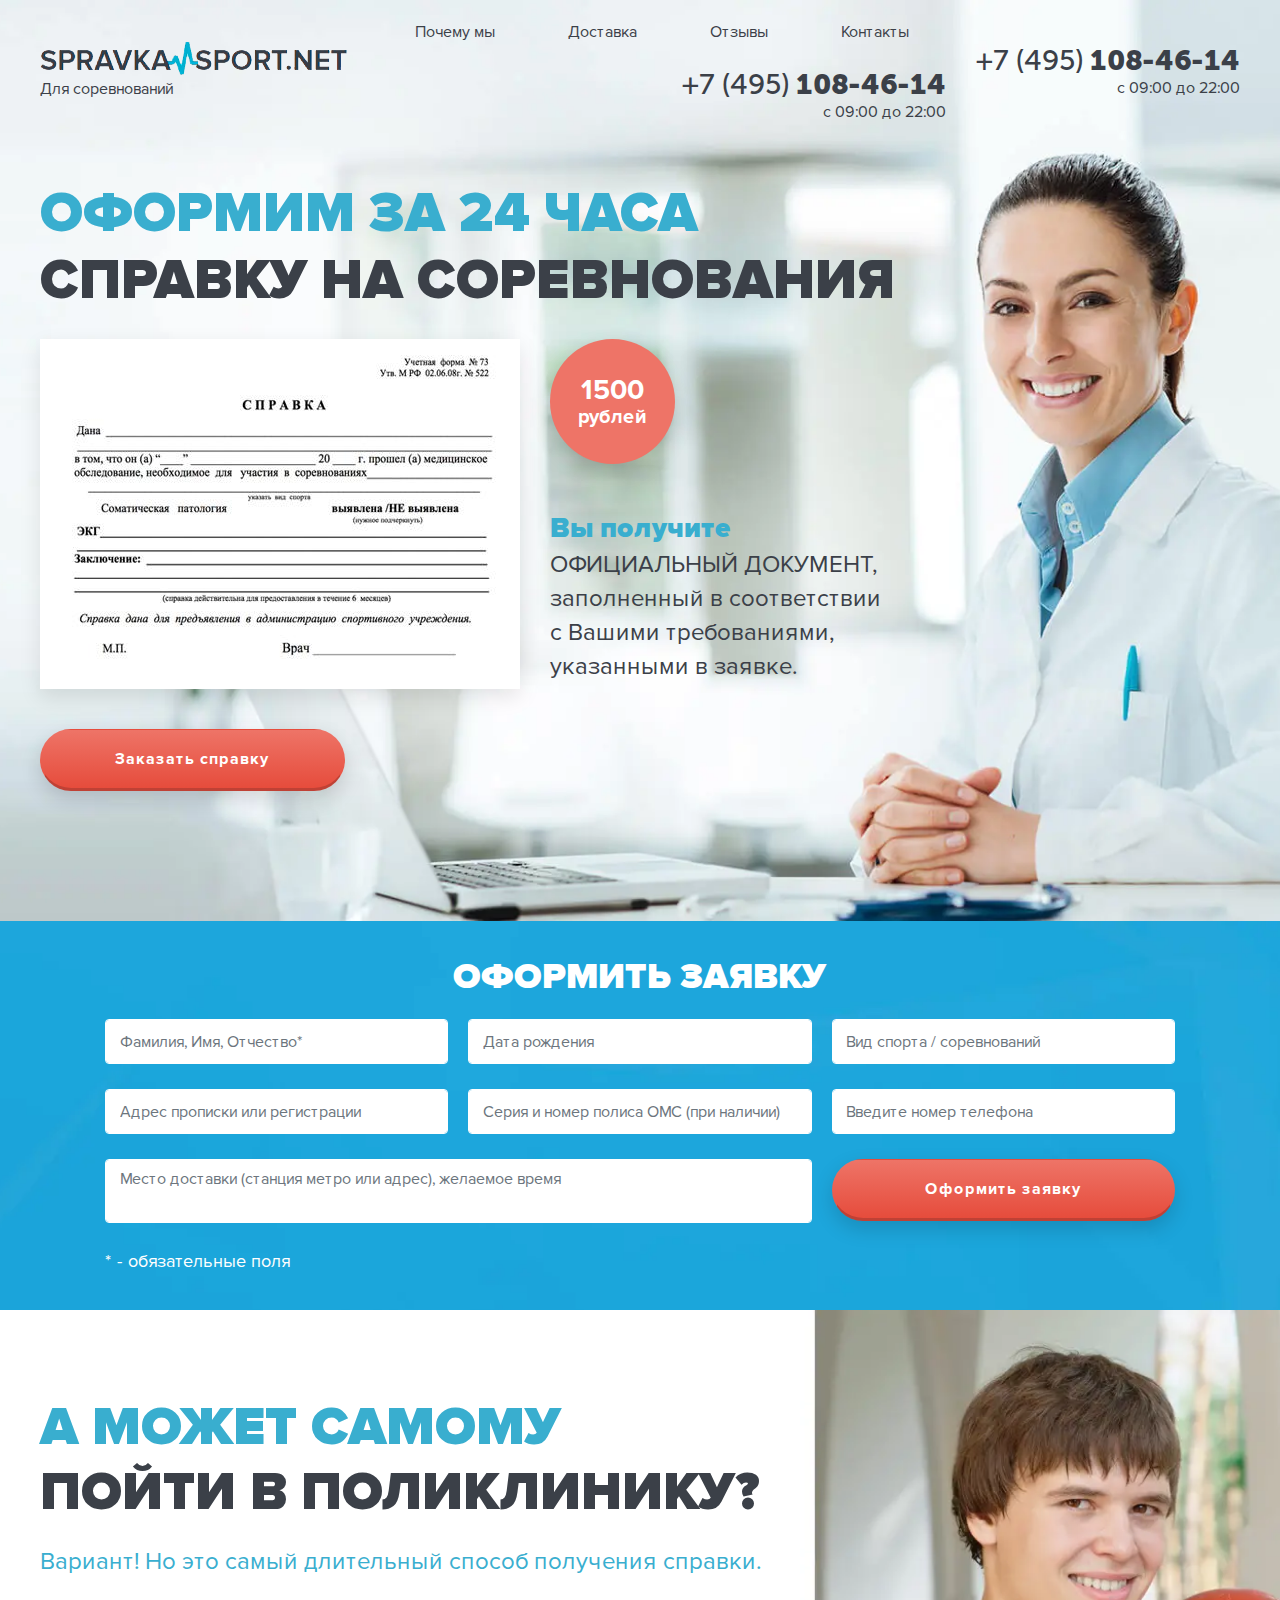
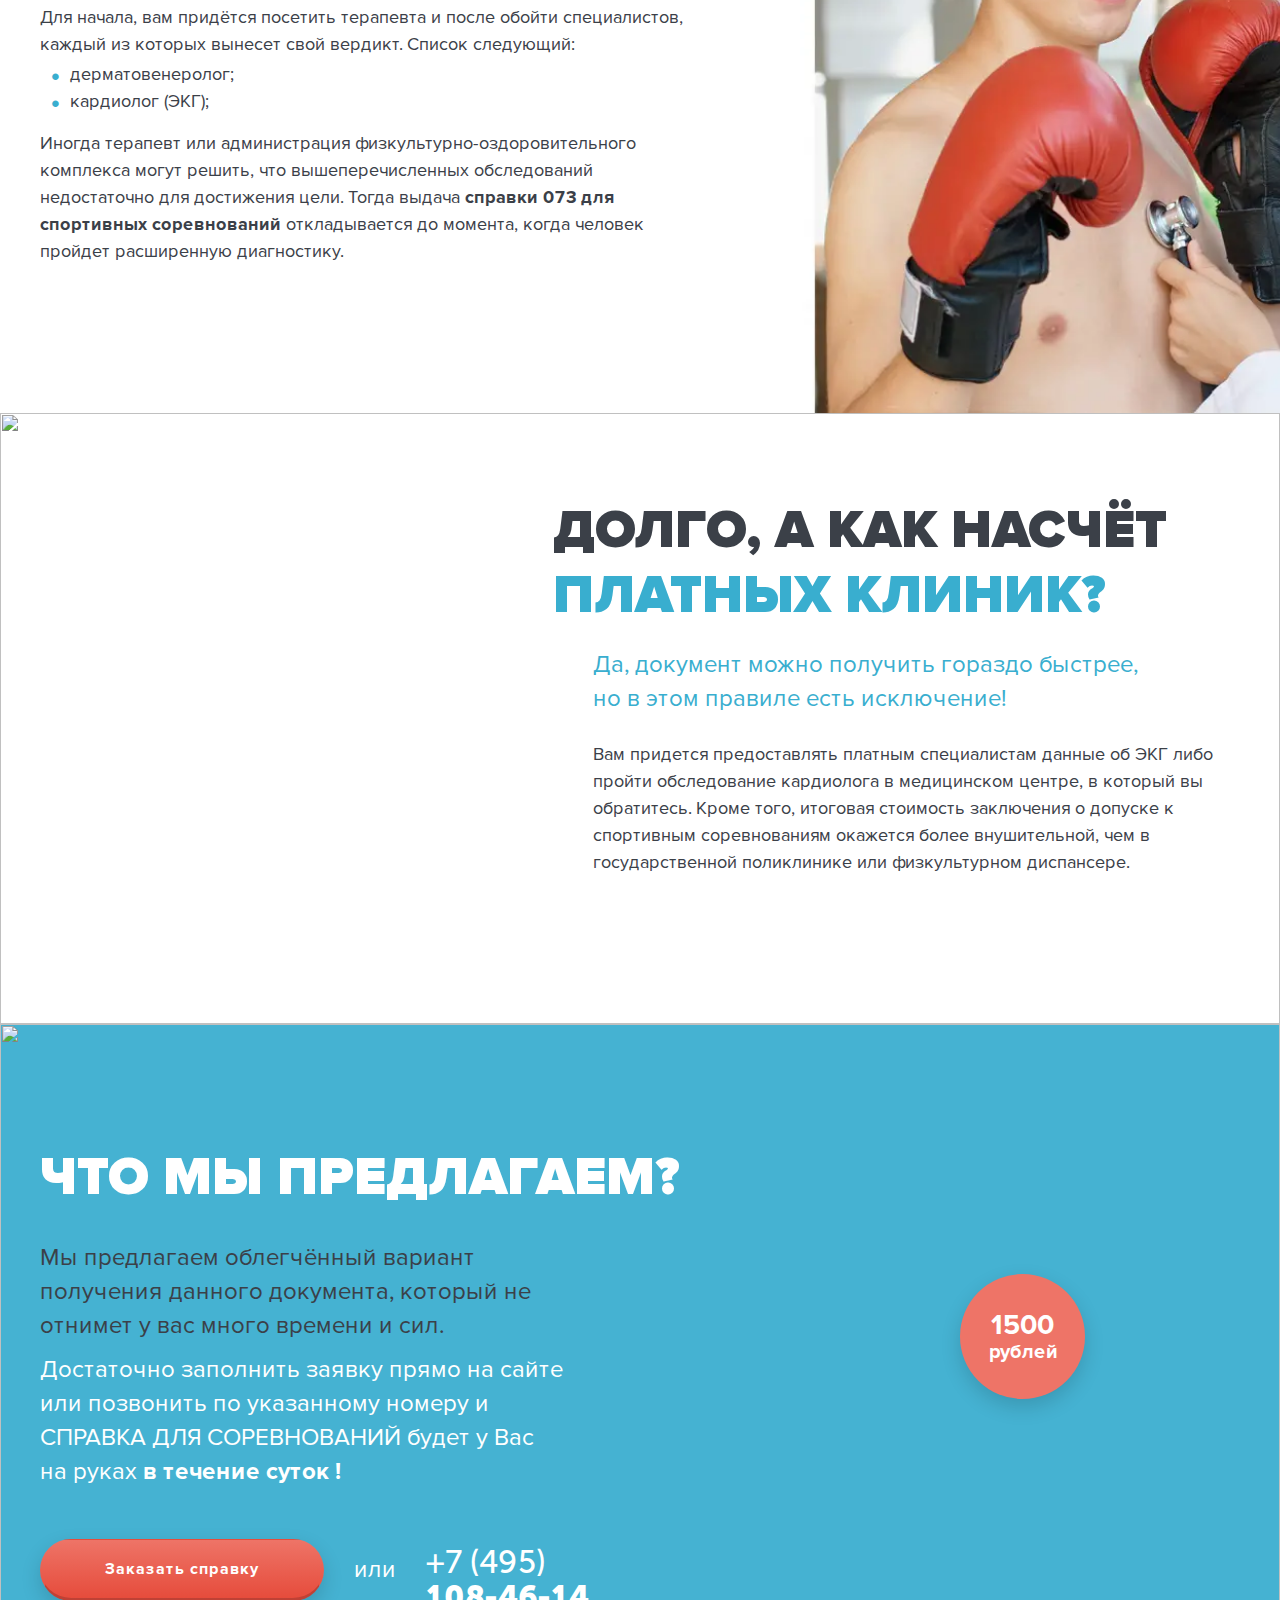
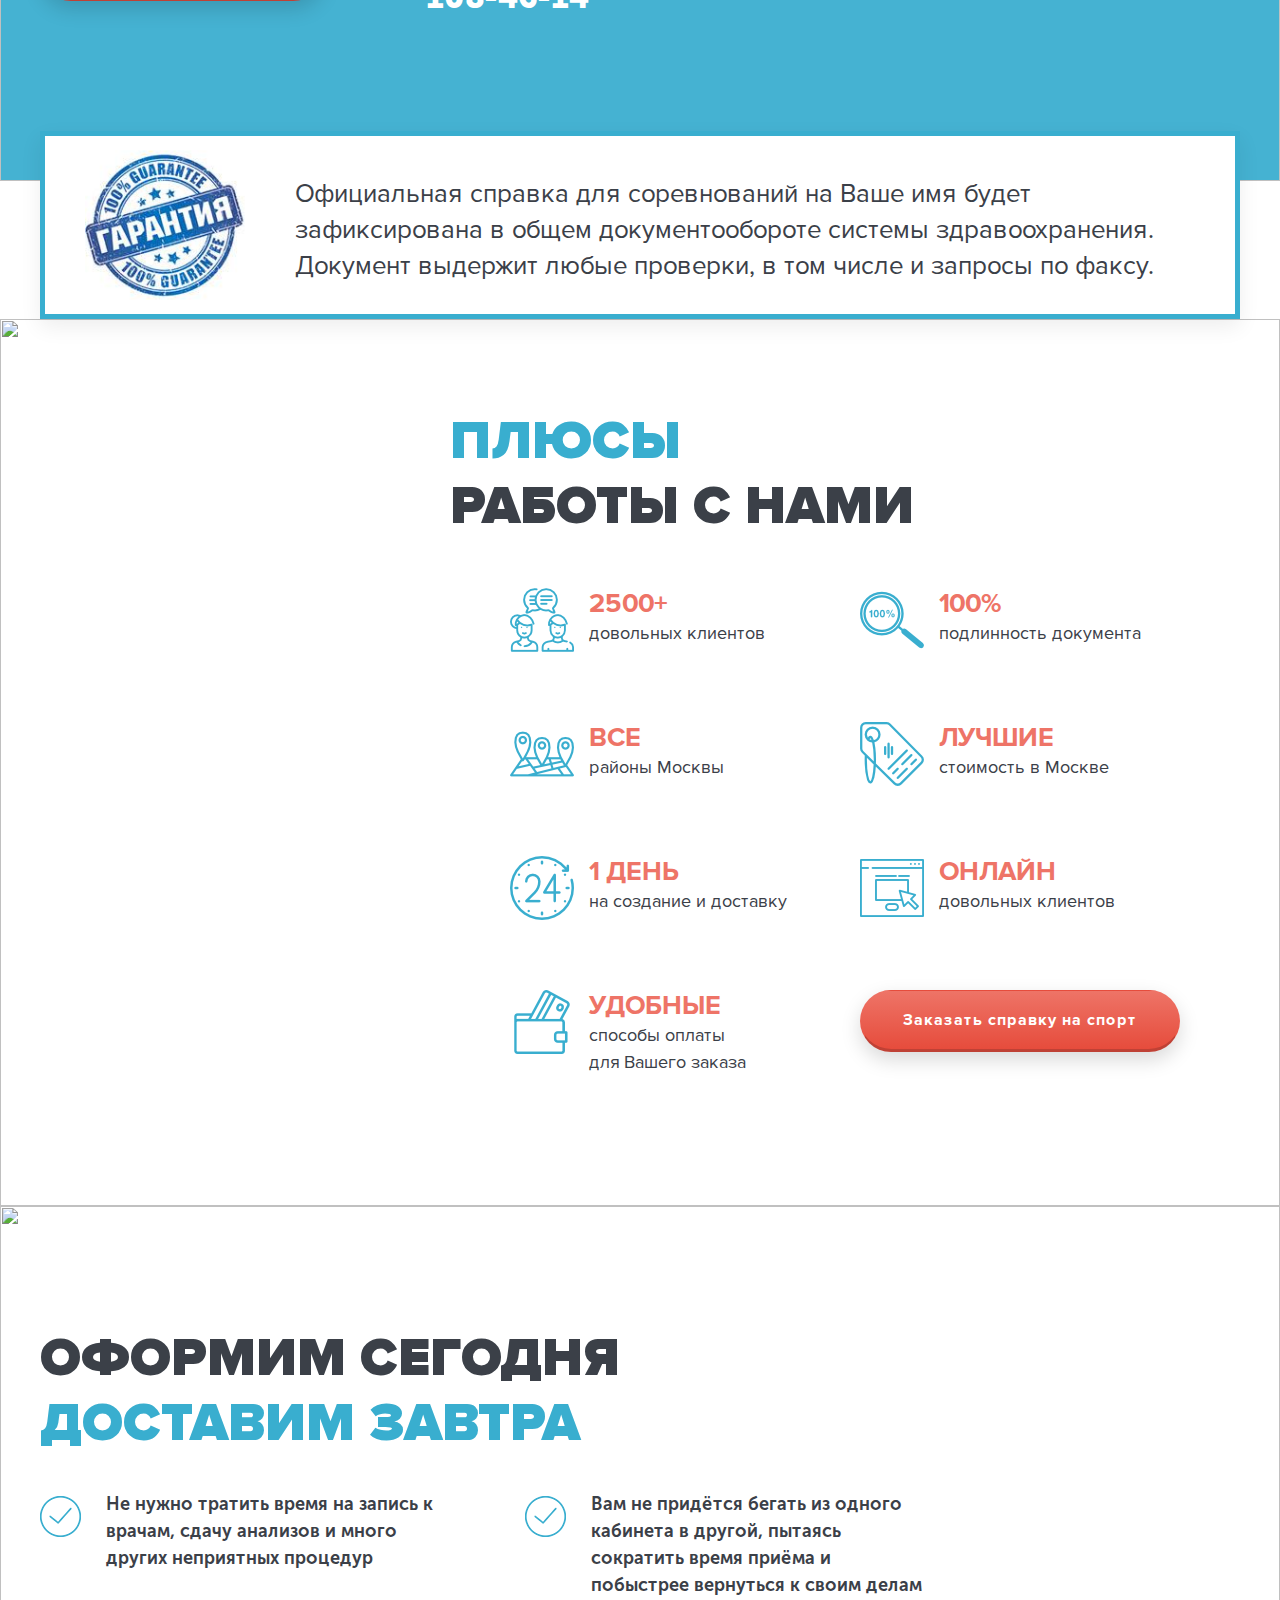
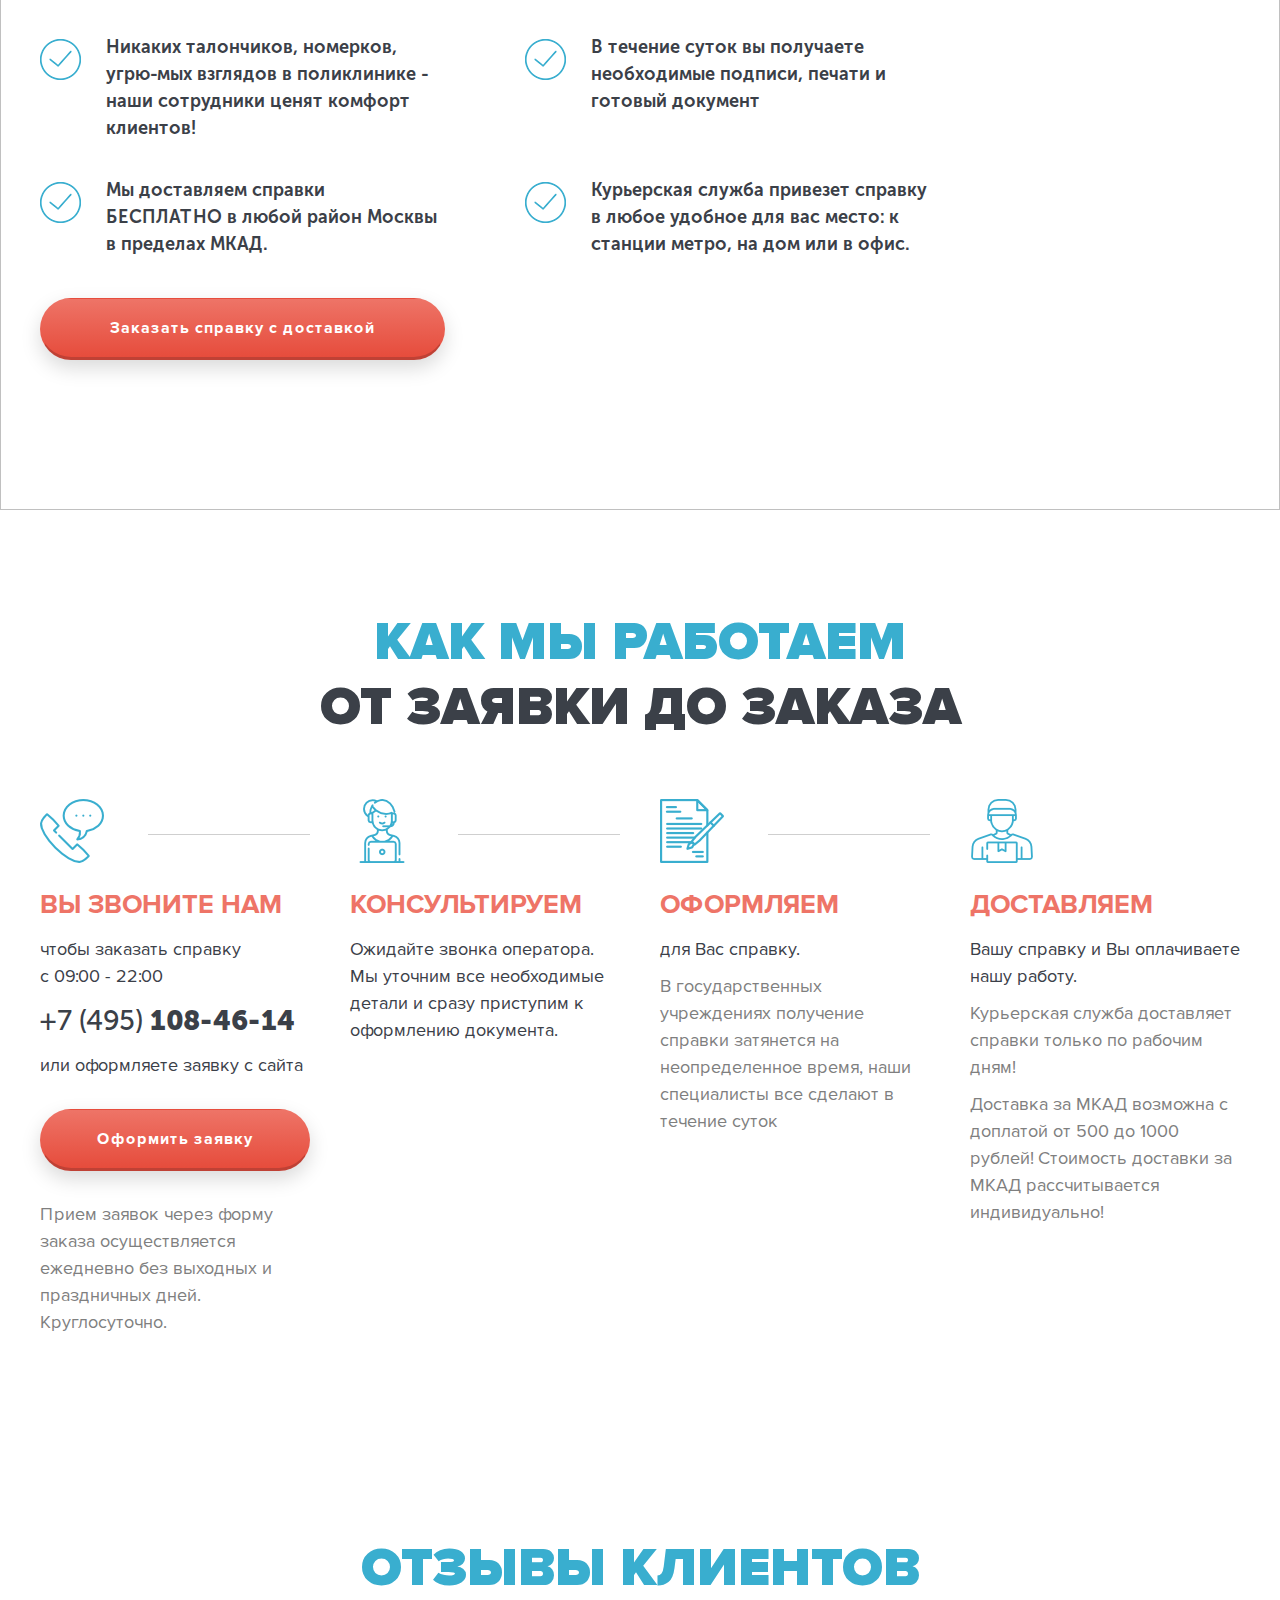
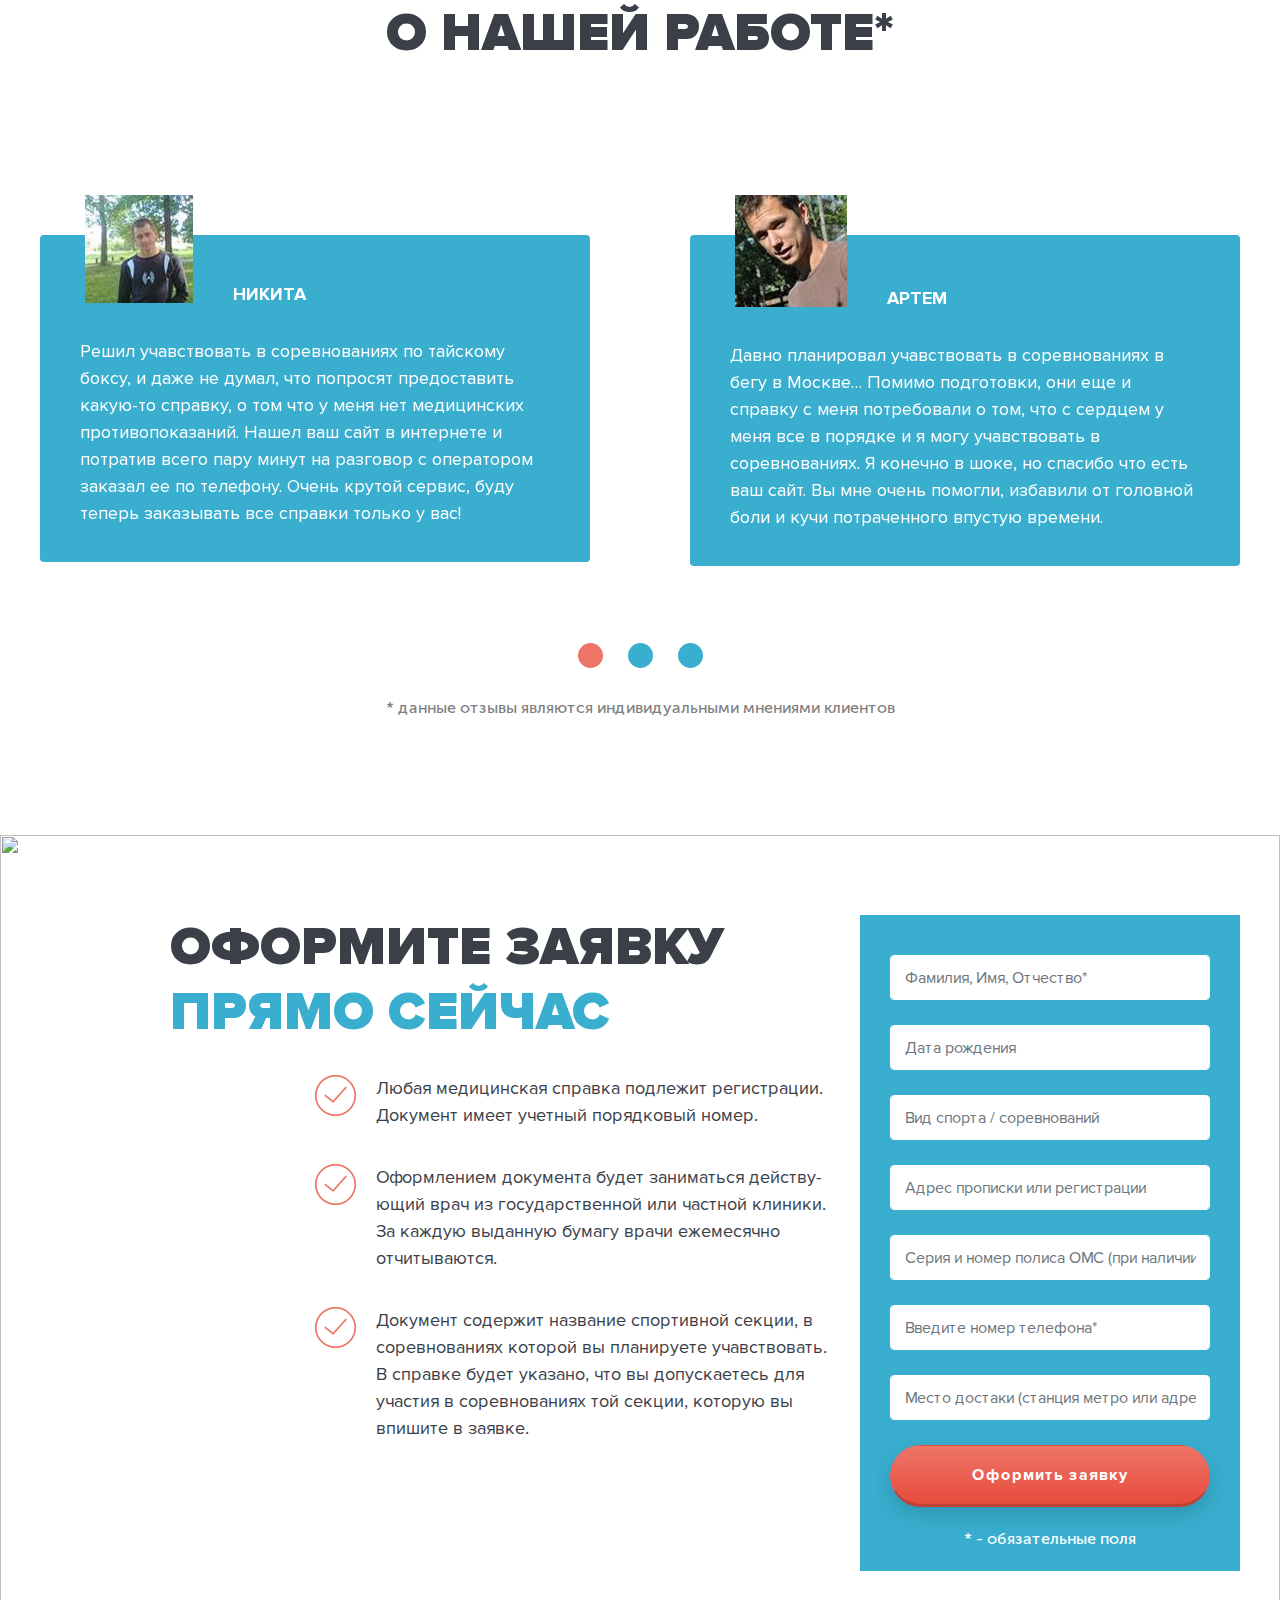
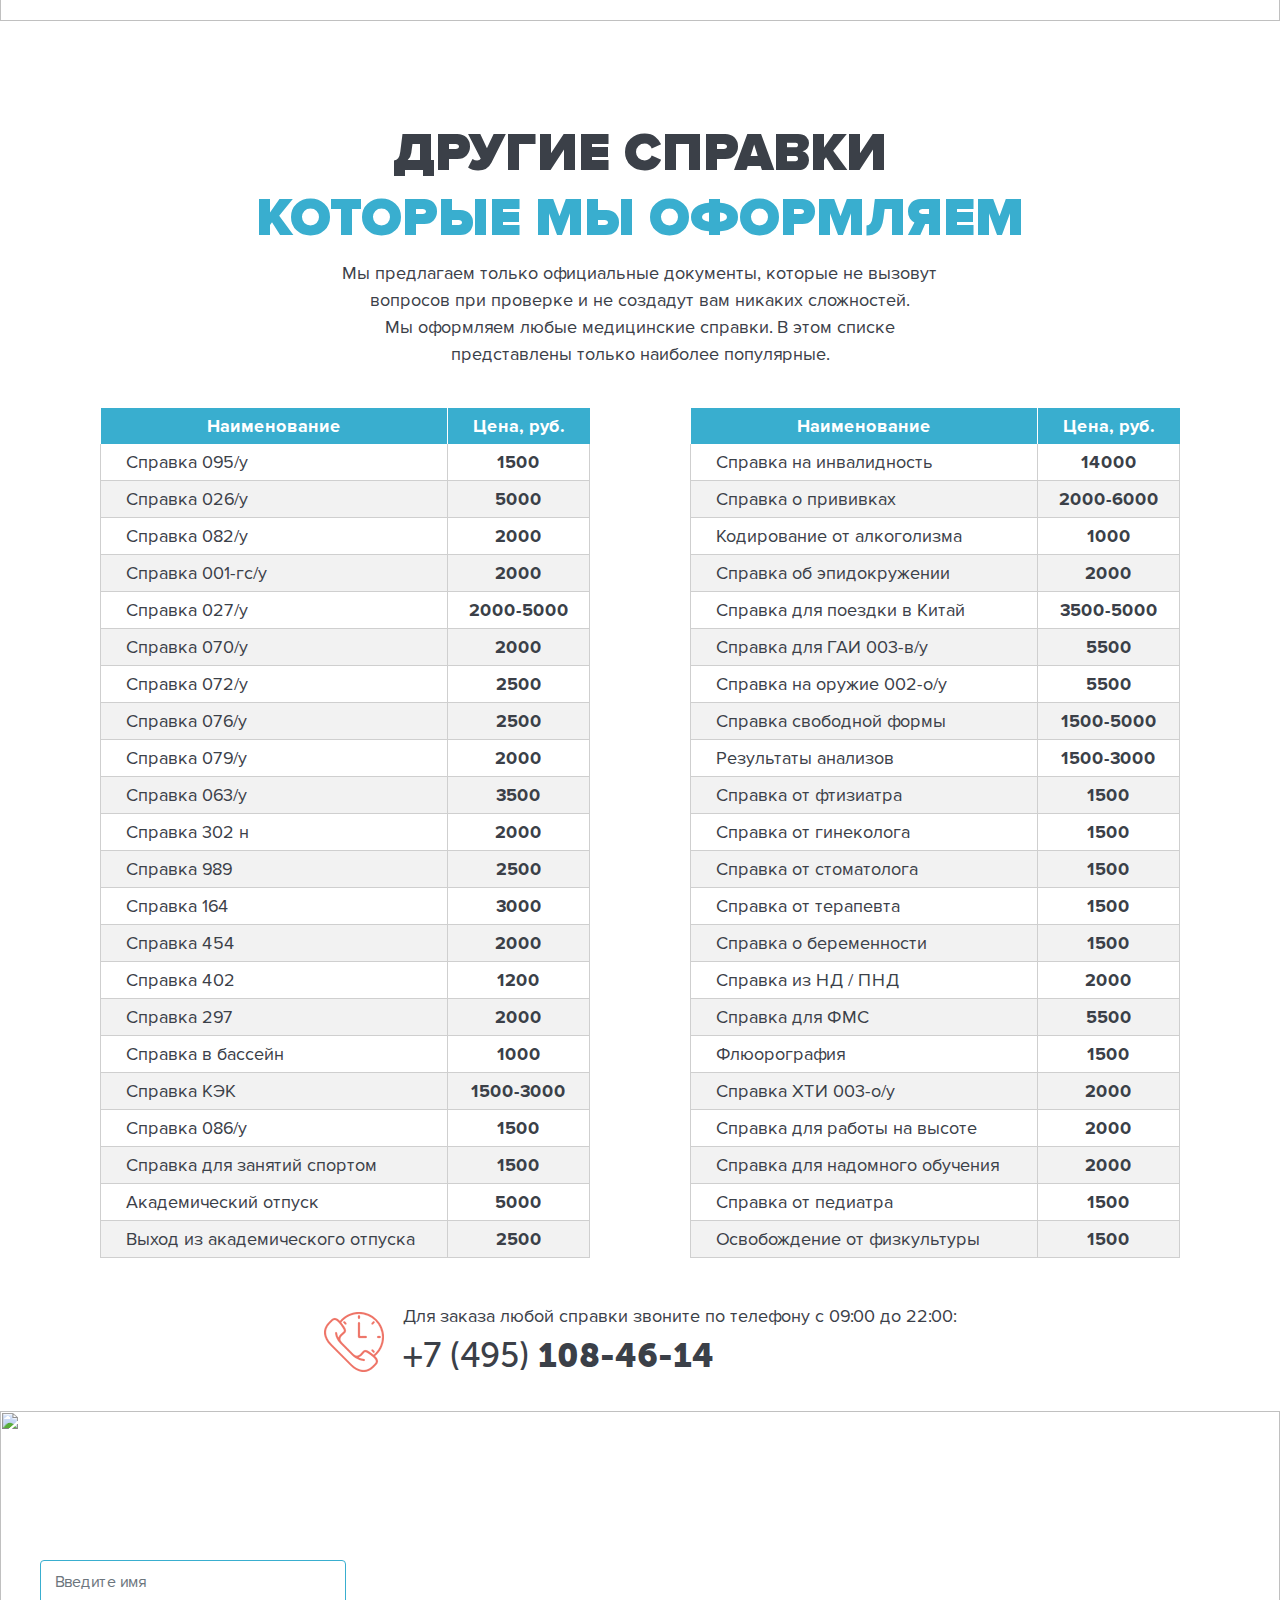
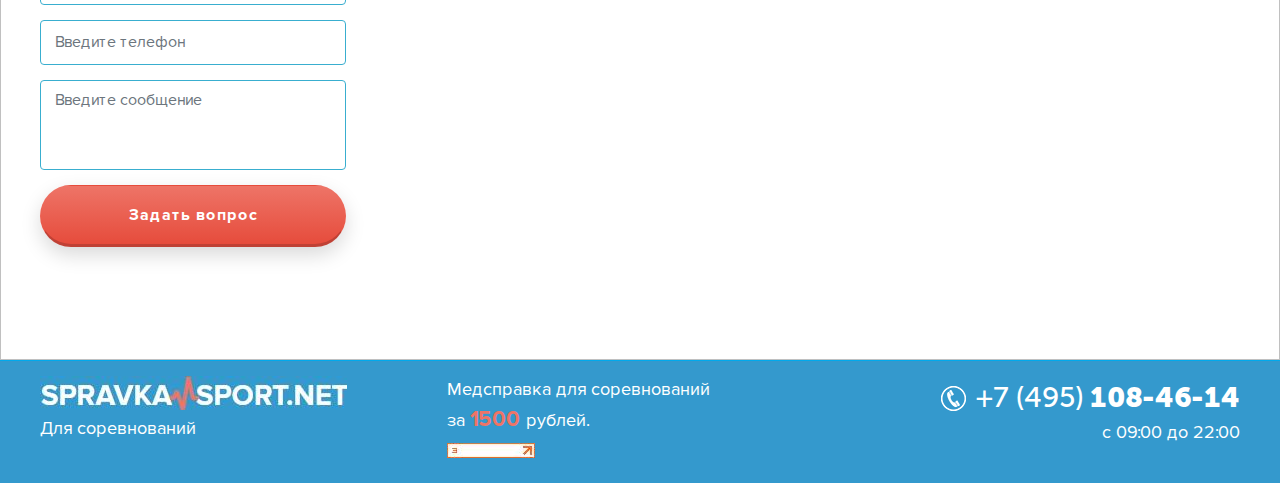
==== commit c920ed3a: "add number in mibile menu" ====
--- a/public/index.html
+++ b/public/index.html
@@ -2,7 +2,7 @@
 <html lang="ru">
 	<head>
 		<meta charset="utf-8">
-		<title>title</title>
+		<title>Медицинская справка для участия в соревнованиях. Оформление в Москве за 1 день.</title>
 		<meta name="description" content="о чем страница">
 		<meta http-equiv="X-UA-Compatible" content="IE=edge">
 		<meta name="viewport" content="width=device-width, shrink-to-fit=no">
@@ -49,6 +49,10 @@
 						<li class="menu-mobile__item"><a class="menu-mobile__link" href="#">Заказать</a>
 						</li>
 					</ul>
+					<div class="menu-mobile__phone-block"><a class="menu-mobile__number" href="tel:+74951084614">+7 (495) <span>108-46-14</span></a>
+						<div class="menu-mobile__time">с 09:00 до 22:00
+						</div>
+					</div>
 					<div class="text-right"></div>
 				</div>
 			</div>
@@ -90,6 +94,10 @@
 									<li class="top-nav__item"><a class="top-nav__link" href="#">Заказать</a>
 									</li>
 								</ul>
+								<div class="top-nav__phone-block"><a class="top-nav__number" href="tel:+74951084614">+7 (495) <span>108-46-14</span></a>
+									<div class="top-nav__time">с 09:00 до 22:00
+									</div>
+								</div>
 							</div>
 							<div class="top-nav__phone-col">
 								<div class="top-nav__phone-block"><a class="top-nav__number" href="tel:+74951084614">+7 (495) <span>108-46-14</span></a>
--- a/public/css/main.min.css
+++ b/public/css/main.min.css
@@ -3,4 +3,4 @@
  * Copyright 2011-2019 The Bootstrap Authors
  * Copyright 2011-2019 Twitter, Inc.
  * Licensed under MIT (https://github.com/twbs/bootstrap/blob/master/LICENSE)
- */*,::after,::before{-webkit-box-sizing:border-box;box-sizing:border-box}html{font-family:sans-serif;line-height:1.15;-webkit-text-size-adjust:100%;-webkit-tap-highlight-color:transparent}article,aside,figcaption,figure,footer,header,hgroup,main,nav,section{display:block}body{margin:0;font-family:Proxima,-apple-system,BlinkMacSystemFont,"Segoe UI",Roboto,"Helvetica Neue",Arial,"Noto Sans",sans-serif,"Apple Color Emoji","Segoe UI Emoji","Segoe UI Symbol","Noto Color Emoji";font-size:1rem;font-weight:400;line-height:1.5;color:#3b4048;text-align:left;background-color:#fff}[tabindex="-1"]:focus:not(:focus-visible){outline:0!important}hr{-webkit-box-sizing:content-box;box-sizing:content-box;height:0;overflow:visible}h1,h2,h3,h4,h5,h6{margin-top:0;margin-bottom:.5rem}p{margin-top:0;margin-bottom:1rem}abbr[data-original-title],abbr[title]{text-decoration:underline;-webkit-text-decoration:underline dotted;text-decoration:underline dotted;cursor:help;border-bottom:0;-webkit-text-decoration-skip-ink:none;text-decoration-skip-ink:none}address{margin-bottom:1rem;font-style:normal;line-height:inherit}dl,ol,ul{margin-top:0;margin-bottom:1rem}ol ol,ol ul,ul ol,ul ul{margin-bottom:0}dt{font-weight:700}dd{margin-bottom:.5rem;margin-left:0}blockquote{margin:0 0 1rem}b,strong{font-weight:bolder}small{font-size:80%}sub,sup{position:relative;font-size:75%;line-height:0;vertical-align:baseline}sub{bottom:-.25em}sup{top:-.5em}a{color:#39aecf;text-decoration:none;background-color:transparent}a:hover{color:#257e97;text-decoration:underline}a:not([href]):not([tabindex]){color:inherit;text-decoration:none}a:not([href]):not([tabindex]):focus,a:not([href]):not([tabindex]):hover{color:inherit;text-decoration:none}a:not([href]):not([tabindex]):focus{outline:0}code,kbd,pre,samp{font-family:Museo,SFMono-Regular,Menlo,Monaco,Consolas,"Liberation Mono","Courier New",monospace;font-size:1em}pre{margin-top:0;margin-bottom:1rem;overflow:auto}figure{margin:0 0 1rem}img{vertical-align:middle;border-style:none}svg{overflow:hidden;vertical-align:middle}table{border-collapse:collapse}caption{padding-top:.75rem;padding-bottom:.75rem;color:#6c757d;text-align:left;caption-side:bottom}th{text-align:inherit}label{display:inline-block;margin-bottom:.5rem}button{border-radius:0}button:focus{outline:1px dotted;outline:5px auto -webkit-focus-ring-color}button,input,optgroup,select,textarea{margin:0;font-family:inherit;font-size:inherit;line-height:inherit}button,input{overflow:visible}button,select{text-transform:none}select{word-wrap:normal}[type=button],[type=reset],[type=submit],button{-webkit-appearance:button}[type=button]:not(:disabled),[type=reset]:not(:disabled),[type=submit]:not(:disabled),button:not(:disabled){cursor:pointer}[type=button]::-moz-focus-inner,[type=reset]::-moz-focus-inner,[type=submit]::-moz-focus-inner,button::-moz-focus-inner{padding:0;border-style:none}input[type=checkbox],input[type=radio]{-webkit-box-sizing:border-box;box-sizing:border-box;padding:0}input[type=date],input[type=datetime-local],input[type=month],input[type=time]{-webkit-appearance:listbox}textarea{overflow:auto;resize:vertical}fieldset{min-width:0;padding:0;margin:0;border:0}legend{display:block;width:100%;max-width:100%;padding:0;margin-bottom:.5rem;font-size:1.5rem;line-height:inherit;color:inherit;white-space:normal}progress{vertical-align:baseline}[type=number]::-webkit-inner-spin-button,[type=number]::-webkit-outer-spin-button{height:auto}[type=search]{outline-offset:-2px;-webkit-appearance:none}[type=search]::-webkit-search-decoration{-webkit-appearance:none}::-webkit-file-upload-button{font:inherit;-webkit-appearance:button}output{display:inline-block}summary{display:list-item;cursor:pointer}template{display:none}[hidden]{display:none!important}.h1,.h2,.h3,.h4,.h5,.h6,.section-title,h1,h2,h3,h4,h5,h6{margin-bottom:.5rem;font-weight:500;line-height:1.2}.h1,h1{font-size:3.11111rem}.h2,.section-title,h2{font-size:3rem}.h3,h3{font-size:2rem}.h4,h4{font-size:1.5rem}.h5,h5{font-size:1.25rem}.h6,h6{font-size:1rem}.lead{font-size:1.25rem;font-weight:300}.display-1{font-size:6rem;font-weight:300;line-height:1.2}.display-2{font-size:5.5rem;font-weight:300;line-height:1.2}.display-3{font-size:4.5rem;font-weight:300;line-height:1.2}.display-4{font-size:3.5rem;font-weight:300;line-height:1.2}hr{margin-top:1rem;margin-bottom:1rem;border:0;border-top:1px solid rgba(0,0,0,.1)}.small,small{font-size:80%;font-weight:400}.mark,mark{padding:.2em;background-color:#fcf8e3}.list-unstyled{padding-left:0;list-style:none}.list-inline{padding-left:0;list-style:none}.list-inline-item{display:inline-block}.list-inline-item:not(:last-child){margin-right:.5rem}.initialism{font-size:90%;text-transform:uppercase}.blockquote{margin-bottom:1rem;font-size:1.25rem}.blockquote-footer{display:block;font-size:80%;color:#6c757d}.blockquote-footer::before{content:"\2014\00A0"}.container{width:100%;padding-right:15px;padding-left:15px;margin-right:auto;margin-left:auto;max-width:380px}.container-fluid{width:100%;padding-right:15px;padding-left:15px;margin-right:auto;margin-left:auto}.row{display:-webkit-box;display:-webkit-flex;display:-ms-flexbox;display:flex;-webkit-flex-wrap:wrap;-ms-flex-wrap:wrap;flex-wrap:wrap;margin-right:-15px;margin-left:-15px}.no-gutters{margin-right:0;margin-left:0}.no-gutters>.col,.no-gutters>[class*=col-],.top-nav.fixed-style .no-gutters>.top-nav__img-col,.top-nav.fixed-style .no-gutters>.top-nav__mnu-col,.top-nav.static-style .no-gutters>.top-nav__img-col,.top-nav.static-style .no-gutters>.top-nav__mnu-col,.top-nav.static-style .no-gutters>.top-nav__phone-col{padding-right:0;padding-left:0}.col,.col-1,.col-10,.col-11,.col-12,.col-2,.col-3,.col-4,.col-5,.col-6,.col-7,.col-8,.col-9,.col-auto,.col-lg,.col-lg-1,.col-lg-10,.col-lg-11,.col-lg-12,.col-lg-2,.col-lg-3,.col-lg-4,.col-lg-5,.col-lg-6,.col-lg-7,.col-lg-8,.col-lg-9,.col-lg-auto,.col-md,.col-md-1,.col-md-10,.col-md-11,.col-md-12,.col-md-2,.col-md-3,.col-md-4,.col-md-5,.col-md-6,.col-md-7,.col-md-8,.col-md-9,.col-md-auto,.col-sm,.col-sm-1,.col-sm-10,.col-sm-11,.col-sm-12,.col-sm-2,.col-sm-3,.col-sm-4,.col-sm-5,.col-sm-6,.col-sm-7,.col-sm-8,.col-sm-9,.col-sm-auto,.col-xl,.col-xl-1,.col-xl-10,.col-xl-11,.col-xl-12,.col-xl-2,.col-xl-3,.col-xl-4,.col-xl-5,.col-xl-6,.col-xl-7,.col-xl-8,.col-xl-9,.col-xl-auto,.top-nav.fixed-style .top-nav__img-col,.top-nav.fixed-style .top-nav__mnu-col,.top-nav.static-style .top-nav__img-col,.top-nav.static-style .top-nav__mnu-col,.top-nav.static-style .top-nav__phone-col{position:relative;width:100%;padding-right:15px;padding-left:15px}.col,.top-nav.fixed-style .top-nav__img-col,.top-nav.fixed-style .top-nav__mnu-col,.top-nav.static-style .top-nav__img-col,.top-nav.static-style .top-nav__mnu-col,.top-nav.static-style .top-nav__phone-col{-webkit-flex-basis:0;-ms-flex-preferred-size:0;flex-basis:0;-webkit-box-flex:1;-webkit-flex-grow:1;-ms-flex-positive:1;flex-grow:1;max-width:100%}.col-auto{-webkit-box-flex:0;-webkit-flex:0 0 auto;-ms-flex:0 0 auto;flex:0 0 auto;width:auto;max-width:100%}.col-1{-webkit-box-flex:0;-webkit-flex:0 0 8.33333%;-ms-flex:0 0 8.33333%;flex:0 0 8.33333%;max-width:8.33333%}.col-2{-webkit-box-flex:0;-webkit-flex:0 0 16.66667%;-ms-flex:0 0 16.66667%;flex:0 0 16.66667%;max-width:16.66667%}.col-3{-webkit-box-flex:0;-webkit-flex:0 0 25%;-ms-flex:0 0 25%;flex:0 0 25%;max-width:25%}.col-4{-webkit-box-flex:0;-webkit-flex:0 0 33.33333%;-ms-flex:0 0 33.33333%;flex:0 0 33.33333%;max-width:33.33333%}.col-5{-webkit-box-flex:0;-webkit-flex:0 0 41.66667%;-ms-flex:0 0 41.66667%;flex:0 0 41.66667%;max-width:41.66667%}.col-6{-webkit-box-flex:0;-webkit-flex:0 0 50%;-ms-flex:0 0 50%;flex:0 0 50%;max-width:50%}.col-7{-webkit-box-flex:0;-webkit-flex:0 0 58.33333%;-ms-flex:0 0 58.33333%;flex:0 0 58.33333%;max-width:58.33333%}.col-8{-webkit-box-flex:0;-webkit-flex:0 0 66.66667%;-ms-flex:0 0 66.66667%;flex:0 0 66.66667%;max-width:66.66667%}.col-9{-webkit-box-flex:0;-webkit-flex:0 0 75%;-ms-flex:0 0 75%;flex:0 0 75%;max-width:75%}.col-10{-webkit-box-flex:0;-webkit-flex:0 0 83.33333%;-ms-flex:0 0 83.33333%;flex:0 0 83.33333%;max-width:83.33333%}.col-11{-webkit-box-flex:0;-webkit-flex:0 0 91.66667%;-ms-flex:0 0 91.66667%;flex:0 0 91.66667%;max-width:91.66667%}.col-12{-webkit-box-flex:0;-webkit-flex:0 0 100%;-ms-flex:0 0 100%;flex:0 0 100%;max-width:100%}.order-first{-webkit-box-ordinal-group:0;-webkit-order:-1;-ms-flex-order:-1;order:-1}.order-last{-webkit-box-ordinal-group:14;-webkit-order:13;-ms-flex-order:13;order:13}.order-0{-webkit-box-ordinal-group:1;-webkit-order:0;-ms-flex-order:0;order:0}.order-1{-webkit-box-ordinal-group:2;-webkit-order:1;-ms-flex-order:1;order:1}.order-2{-webkit-box-ordinal-group:3;-webkit-order:2;-ms-flex-order:2;order:2}.order-3{-webkit-box-ordinal-group:4;-webkit-order:3;-ms-flex-order:3;order:3}.order-4{-webkit-box-ordinal-group:5;-webkit-order:4;-ms-flex-order:4;order:4}.order-5{-webkit-box-ordinal-group:6;-webkit-order:5;-ms-flex-order:5;order:5}.order-6{-webkit-box-ordinal-group:7;-webkit-order:6;-ms-flex-order:6;order:6}.order-7{-webkit-box-ordinal-group:8;-webkit-order:7;-ms-flex-order:7;order:7}.order-8{-webkit-box-ordinal-group:9;-webkit-order:8;-ms-flex-order:8;order:8}.order-9{-webkit-box-ordinal-group:10;-webkit-order:9;-ms-flex-order:9;order:9}.order-10{-webkit-box-ordinal-group:11;-webkit-order:10;-ms-flex-order:10;order:10}.order-11{-webkit-box-ordinal-group:12;-webkit-order:11;-ms-flex-order:11;order:11}.order-12{-webkit-box-ordinal-group:13;-webkit-order:12;-ms-flex-order:12;order:12}.offset-1{margin-left:8.33333%}.offset-2{margin-left:16.66667%}.offset-3{margin-left:25%}.offset-4{margin-left:33.33333%}.offset-5{margin-left:41.66667%}.offset-6{margin-left:50%}.offset-7{margin-left:58.33333%}.offset-8{margin-left:66.66667%}.offset-9{margin-left:75%}.offset-10{margin-left:83.33333%}.offset-11{margin-left:91.66667%}.form-control,.form-wrap__input{display:block;width:100%;height:calc(1.5em + .75rem + 2px);padding:.375rem .75rem;font-size:1rem;font-weight:400;line-height:1.5;color:#495057;background-color:#fff;background-clip:padding-box;border:1px solid #ced4da;border-radius:.25rem;-webkit-transition:border-color .15s ease-in-out,-webkit-box-shadow .15s ease-in-out;transition:border-color .15s ease-in-out,-webkit-box-shadow .15s ease-in-out;-o-transition:border-color .15s ease-in-out,box-shadow .15s ease-in-out;transition:border-color .15s ease-in-out,box-shadow .15s ease-in-out;transition:border-color .15s ease-in-out,box-shadow .15s ease-in-out,-webkit-box-shadow .15s ease-in-out}.form-control::-ms-expand,.form-wrap__input::-ms-expand{background-color:transparent;border:0}.form-control:focus,.form-wrap__input:focus{color:#495057;background-color:#fff;border-color:#a0d8e8;outline:0;-webkit-box-shadow:0 0 0 .2rem rgba(57,174,207,.25);box-shadow:0 0 0 .2rem rgba(57,174,207,.25)}.form-control::-webkit-input-placeholder,.form-wrap__input::-webkit-input-placeholder{color:#6c757d;opacity:1}.form-control::-moz-placeholder,.form-wrap__input::-moz-placeholder{color:#6c757d;opacity:1}.form-control:-ms-input-placeholder,.form-wrap__input:-ms-input-placeholder{color:#6c757d;opacity:1}.form-control::-ms-input-placeholder,.form-wrap__input::-ms-input-placeholder{color:#6c757d;opacity:1}.form-control::placeholder,.form-wrap__input::placeholder{color:#6c757d;opacity:1}.form-control:disabled,.form-control[readonly],.form-wrap__input:disabled,.form-wrap__input[readonly]{background-color:#e9ecef;opacity:1}select.form-control:focus::-ms-value,select.form-wrap__input:focus::-ms-value{color:#495057;background-color:#fff}.form-control-file,.form-control-range{display:block;width:100%}.col-form-label{padding-top:calc(.375rem + 1px);padding-bottom:calc(.375rem + 1px);margin-bottom:0;font-size:inherit;line-height:1.5}.col-form-label-lg{padding-top:calc(.5rem + 1px);padding-bottom:calc(.5rem + 1px);font-size:1.25rem;line-height:1.5}.col-form-label-sm{padding-top:calc(.25rem + 1px);padding-bottom:calc(.25rem + 1px);font-size:.875rem;line-height:1.5}.form-control-plaintext{display:block;width:100%;padding-top:.375rem;padding-bottom:.375rem;margin-bottom:0;line-height:1.5;color:#3b4048;background-color:transparent;border:solid transparent;border-width:1px 0}.form-control-plaintext.form-control-lg,.form-control-plaintext.form-control-sm{padding-right:0;padding-left:0}.form-control-sm{height:calc(1.5em + .5rem + 2px);padding:.25rem .5rem;font-size:.875rem;line-height:1.5;border-radius:.2rem}.form-control-lg{height:calc(1.5em + 1rem + 2px);padding:.5rem 1rem;font-size:1.25rem;line-height:1.5;border-radius:.3rem}select.form-control[multiple],select.form-control[size],select.form-wrap__input[multiple],select.form-wrap__input[size]{height:auto}textarea.form-control,textarea.form-wrap__input{height:auto}.form-group,.form-wrap__input-wrap{margin-bottom:1rem}.form-text{display:block;margin-top:.25rem}.form-row{display:-webkit-box;display:-webkit-flex;display:-ms-flexbox;display:flex;-webkit-flex-wrap:wrap;-ms-flex-wrap:wrap;flex-wrap:wrap;margin-right:-5px;margin-left:-5px}.form-row>.col,.form-row>[class*=col-],.top-nav.fixed-style .form-row>.top-nav__img-col,.top-nav.fixed-style .form-row>.top-nav__mnu-col,.top-nav.static-style .form-row>.top-nav__img-col,.top-nav.static-style .form-row>.top-nav__mnu-col,.top-nav.static-style .form-row>.top-nav__phone-col{padding-right:5px;padding-left:5px}.form-check{position:relative;display:block;padding-left:1.25rem}.form-check-input{position:absolute;margin-top:.3rem;margin-left:-1.25rem}.form-check-input:disabled~.form-check-label{color:#6c757d}.form-check-label{margin-bottom:0}.form-check-inline{display:-webkit-inline-box;display:-webkit-inline-flex;display:-ms-inline-flexbox;display:inline-flex;-webkit-box-align:center;-webkit-align-items:center;-ms-flex-align:center;align-items:center;padding-left:0;margin-right:.75rem}.form-check-inline .form-check-input{position:static;margin-top:0;margin-right:.3125rem;margin-left:0}.valid-feedback{display:none;width:100%;margin-top:.25rem;font-size:80%;color:#28a745}.valid-tooltip{position:absolute;top:100%;z-index:5;display:none;max-width:100%;padding:.25rem .5rem;margin-top:.1rem;font-size:.875rem;line-height:1.5;color:#fff;background-color:rgba(40,167,69,.9);border-radius:.25rem}.form-control.is-valid,.is-valid.form-wrap__input,.was-validated .form-control:valid,.was-validated .form-wrap__input:valid{border-color:#28a745;padding-right:calc(1.5em + .75rem);background-image:url("data:image/svg+xml,%3csvg xmlns='http://www.w3.org/2000/svg' viewBox='0 0 8 8'%3e%3cpath fill='%2328a745' d='M2.3 6.73L.6 4.53c-.4-1.04.46-1.4 1.1-.8l1.1 1.4 3.4-3.8c.6-.63 1.6-.27 1.2.7l-4 4.6c-.43.5-.8.4-1.1.1z'/%3e%3c/svg%3e");background-repeat:no-repeat;background-position:center right calc(.375em + .1875rem);background-size:calc(.75em + .375rem) calc(.75em + .375rem)}.form-control.is-valid:focus,.is-valid.form-wrap__input:focus,.was-validated .form-control:valid:focus,.was-validated .form-wrap__input:valid:focus{border-color:#28a745;-webkit-box-shadow:0 0 0 .2rem rgba(40,167,69,.25);box-shadow:0 0 0 .2rem rgba(40,167,69,.25)}.form-control.is-valid~.valid-feedback,.form-control.is-valid~.valid-tooltip,.is-valid.form-wrap__input~.valid-feedback,.is-valid.form-wrap__input~.valid-tooltip,.was-validated .form-control:valid~.valid-feedback,.was-validated .form-control:valid~.valid-tooltip,.was-validated .form-wrap__input:valid~.valid-feedback,.was-validated .form-wrap__input:valid~.valid-tooltip{display:block}.was-validated textarea.form-control:valid,.was-validated textarea.form-wrap__input:valid,textarea.form-control.is-valid,textarea.is-valid.form-wrap__input{padding-right:calc(1.5em + .75rem);background-position:top calc(.375em + .1875rem) right calc(.375em + .1875rem)}.custom-select.is-valid,.was-validated .custom-select:valid{border-color:#28a745;padding-right:calc((1em + .75rem) * 3 / 4 + 1.75rem);background:url("data:image/svg+xml,%3csvg xmlns='http://www.w3.org/2000/svg' viewBox='0 0 4 5'%3e%3cpath fill='%23343a40' d='M2 0L0 2h4zm0 5L0 3h4z'/%3e%3c/svg%3e") no-repeat right .75rem center/8px 10px,url("data:image/svg+xml,%3csvg xmlns='http://www.w3.org/2000/svg' viewBox='0 0 8 8'%3e%3cpath fill='%2328a745' d='M2.3 6.73L.6 4.53c-.4-1.04.46-1.4 1.1-.8l1.1 1.4 3.4-3.8c.6-.63 1.6-.27 1.2.7l-4 4.6c-.43.5-.8.4-1.1.1z'/%3e%3c/svg%3e") #fff no-repeat center right 1.75rem/calc(.75em + .375rem) calc(.75em + .375rem)}.custom-select.is-valid:focus,.was-validated .custom-select:valid:focus{border-color:#28a745;-webkit-box-shadow:0 0 0 .2rem rgba(40,167,69,.25);box-shadow:0 0 0 .2rem rgba(40,167,69,.25)}.custom-select.is-valid~.valid-feedback,.custom-select.is-valid~.valid-tooltip,.was-validated .custom-select:valid~.valid-feedback,.was-validated .custom-select:valid~.valid-tooltip{display:block}.form-control-file.is-valid~.valid-feedback,.form-control-file.is-valid~.valid-tooltip,.was-validated .form-control-file:valid~.valid-feedback,.was-validated .form-control-file:valid~.valid-tooltip{display:block}.form-check-input.is-valid~.form-check-label,.was-validated .form-check-input:valid~.form-check-label{color:#28a745}.form-check-input.is-valid~.valid-feedback,.form-check-input.is-valid~.valid-tooltip,.was-validated .form-check-input:valid~.valid-feedback,.was-validated .form-check-input:valid~.valid-tooltip{display:block}.custom-control-input.is-valid~.custom-control-label,.was-validated .custom-control-input:valid~.custom-control-label{color:#28a745}.custom-control-input.is-valid~.custom-control-label::before,.was-validated .custom-control-input:valid~.custom-control-label::before{border-color:#28a745}.custom-control-input.is-valid~.valid-feedback,.custom-control-input.is-valid~.valid-tooltip,.was-validated .custom-control-input:valid~.valid-feedback,.was-validated .custom-control-input:valid~.valid-tooltip{display:block}.custom-control-input.is-valid:checked~.custom-control-label::before,.was-validated .custom-control-input:valid:checked~.custom-control-label::before{border-color:#34ce57;background-color:#34ce57}.custom-control-input.is-valid:focus~.custom-control-label::before,.was-validated .custom-control-input:valid:focus~.custom-control-label::before{-webkit-box-shadow:0 0 0 .2rem rgba(40,167,69,.25);box-shadow:0 0 0 .2rem rgba(40,167,69,.25)}.custom-control-input.is-valid:focus:not(:checked)~.custom-control-label::before,.was-validated .custom-control-input:valid:focus:not(:checked)~.custom-control-label::before{border-color:#28a745}.custom-file-input.is-valid~.custom-file-label,.was-validated .custom-file-input:valid~.custom-file-label{border-color:#28a745}.custom-file-input.is-valid~.valid-feedback,.custom-file-input.is-valid~.valid-tooltip,.was-validated .custom-file-input:valid~.valid-feedback,.was-validated .custom-file-input:valid~.valid-tooltip{display:block}.custom-file-input.is-valid:focus~.custom-file-label,.was-validated .custom-file-input:valid:focus~.custom-file-label{border-color:#28a745;-webkit-box-shadow:0 0 0 .2rem rgba(40,167,69,.25);box-shadow:0 0 0 .2rem rgba(40,167,69,.25)}.invalid-feedback{display:none;width:100%;margin-top:.25rem;font-size:80%;color:#dc3545}.invalid-tooltip{position:absolute;top:100%;z-index:5;display:none;max-width:100%;padding:.25rem .5rem;margin-top:.1rem;font-size:.875rem;line-height:1.5;color:#fff;background-color:rgba(220,53,69,.9);border-radius:.25rem}.form-control.is-invalid,.is-invalid.form-wrap__input,.was-validated .form-control:invalid,.was-validated .form-wrap__input:invalid{border-color:#dc3545;padding-right:calc(1.5em + .75rem);background-image:url("data:image/svg+xml,%3csvg xmlns='http://www.w3.org/2000/svg' fill='%23dc3545' viewBox='-2 -2 7 7'%3e%3cpath stroke='%23dc3545' d='M0 0l3 3m0-3L0 3'/%3e%3ccircle r='.5'/%3e%3ccircle cx='3' r='.5'/%3e%3ccircle cy='3' r='.5'/%3e%3ccircle cx='3' cy='3' r='.5'/%3e%3c/svg%3E");background-repeat:no-repeat;background-position:center right calc(.375em + .1875rem);background-size:calc(.75em + .375rem) calc(.75em + .375rem)}.form-control.is-invalid:focus,.is-invalid.form-wrap__input:focus,.was-validated .form-control:invalid:focus,.was-validated .form-wrap__input:invalid:focus{border-color:#dc3545;-webkit-box-shadow:0 0 0 .2rem rgba(220,53,69,.25);box-shadow:0 0 0 .2rem rgba(220,53,69,.25)}.form-control.is-invalid~.invalid-feedback,.form-control.is-invalid~.invalid-tooltip,.is-invalid.form-wrap__input~.invalid-feedback,.is-invalid.form-wrap__input~.invalid-tooltip,.was-validated .form-control:invalid~.invalid-feedback,.was-validated .form-control:invalid~.invalid-tooltip,.was-validated .form-wrap__input:invalid~.invalid-feedback,.was-validated .form-wrap__input:invalid~.invalid-tooltip{display:block}.was-validated textarea.form-control:invalid,.was-validated textarea.form-wrap__input:invalid,textarea.form-control.is-invalid,textarea.is-invalid.form-wrap__input{padding-right:calc(1.5em + .75rem);background-position:top calc(.375em + .1875rem) right calc(.375em + .1875rem)}.custom-select.is-invalid,.was-validated .custom-select:invalid{border-color:#dc3545;padding-right:calc((1em + .75rem) * 3 / 4 + 1.75rem);background:url("data:image/svg+xml,%3csvg xmlns='http://www.w3.org/2000/svg' viewBox='0 0 4 5'%3e%3cpath fill='%23343a40' d='M2 0L0 2h4zm0 5L0 3h4z'/%3e%3c/svg%3e") no-repeat right .75rem center/8px 10px,url("data:image/svg+xml,%3csvg xmlns='http://www.w3.org/2000/svg' fill='%23dc3545' viewBox='-2 -2 7 7'%3e%3cpath stroke='%23dc3545' d='M0 0l3 3m0-3L0 3'/%3e%3ccircle r='.5'/%3e%3ccircle cx='3' r='.5'/%3e%3ccircle cy='3' r='.5'/%3e%3ccircle cx='3' cy='3' r='.5'/%3e%3c/svg%3E") #fff no-repeat center right 1.75rem/calc(.75em + .375rem) calc(.75em + .375rem)}.custom-select.is-invalid:focus,.was-validated .custom-select:invalid:focus{border-color:#dc3545;-webkit-box-shadow:0 0 0 .2rem rgba(220,53,69,.25);box-shadow:0 0 0 .2rem rgba(220,53,69,.25)}.custom-select.is-invalid~.invalid-feedback,.custom-select.is-invalid~.invalid-tooltip,.was-validated .custom-select:invalid~.invalid-feedback,.was-validated .custom-select:invalid~.invalid-tooltip{display:block}.form-control-file.is-invalid~.invalid-feedback,.form-control-file.is-invalid~.invalid-tooltip,.was-validated .form-control-file:invalid~.invalid-feedback,.was-validated .form-control-file:invalid~.invalid-tooltip{display:block}.form-check-input.is-invalid~.form-check-label,.was-validated .form-check-input:invalid~.form-check-label{color:#dc3545}.form-check-input.is-invalid~.invalid-feedback,.form-check-input.is-invalid~.invalid-tooltip,.was-validated .form-check-input:invalid~.invalid-feedback,.was-validated .form-check-input:invalid~.invalid-tooltip{display:block}.custom-control-input.is-invalid~.custom-control-label,.was-validated .custom-control-input:invalid~.custom-control-label{color:#dc3545}.custom-control-input.is-invalid~.custom-control-label::before,.was-validated .custom-control-input:invalid~.custom-control-label::before{border-color:#dc3545}.custom-control-input.is-invalid~.invalid-feedback,.custom-control-input.is-invalid~.invalid-tooltip,.was-validated .custom-control-input:invalid~.invalid-feedback,.was-validated .custom-control-input:invalid~.invalid-tooltip{display:block}.custom-control-input.is-invalid:checked~.custom-control-label::before,.was-validated .custom-control-input:invalid:checked~.custom-control-label::before{border-color:#e4606d;background-color:#e4606d}.custom-control-input.is-invalid:focus~.custom-control-label::before,.was-validated .custom-control-input:invalid:focus~.custom-control-label::before{-webkit-box-shadow:0 0 0 .2rem rgba(220,53,69,.25);box-shadow:0 0 0 .2rem rgba(220,53,69,.25)}.custom-control-input.is-invalid:focus:not(:checked)~.custom-control-label::before,.was-validated .custom-control-input:invalid:focus:not(:checked)~.custom-control-label::before{border-color:#dc3545}.custom-file-input.is-invalid~.custom-file-label,.was-validated .custom-file-input:invalid~.custom-file-label{border-color:#dc3545}.custom-file-input.is-invalid~.invalid-feedback,.custom-file-input.is-invalid~.invalid-tooltip,.was-validated .custom-file-input:invalid~.invalid-feedback,.was-validated .custom-file-input:invalid~.invalid-tooltip{display:block}.custom-file-input.is-invalid:focus~.custom-file-label,.was-validated .custom-file-input:invalid:focus~.custom-file-label{border-color:#dc3545;-webkit-box-shadow:0 0 0 .2rem rgba(220,53,69,.25);box-shadow:0 0 0 .2rem rgba(220,53,69,.25)}.form-inline{display:-webkit-box;display:-webkit-flex;display:-ms-flexbox;display:flex;-webkit-box-orient:horizontal;-webkit-box-direction:normal;-webkit-flex-flow:row wrap;-ms-flex-flow:row wrap;flex-flow:row wrap;-webkit-box-align:center;-webkit-align-items:center;-ms-flex-align:center;align-items:center}.form-inline .form-check{width:100%}.btn,.header-block__btn,.phone-btn{display:inline-block;font-weight:400;color:#3b4048;text-align:center;vertical-align:middle;-webkit-user-select:none;-moz-user-select:none;-ms-user-select:none;user-select:none;background-color:transparent;border:1px solid transparent;padding:.375rem .75rem;font-size:1rem;line-height:1.5;border-radius:.25rem;-webkit-transition:color .15s ease-in-out,background-color .15s ease-in-out,border-color .15s ease-in-out,-webkit-box-shadow .15s ease-in-out;transition:color .15s ease-in-out,background-color .15s ease-in-out,border-color .15s ease-in-out,-webkit-box-shadow .15s ease-in-out;-o-transition:color .15s ease-in-out,background-color .15s ease-in-out,border-color .15s ease-in-out,box-shadow .15s ease-in-out;transition:color .15s ease-in-out,background-color .15s ease-in-out,border-color .15s ease-in-out,box-shadow .15s ease-in-out;transition:color .15s ease-in-out,background-color .15s ease-in-out,border-color .15s ease-in-out,box-shadow .15s ease-in-out,-webkit-box-shadow .15s ease-in-out}.btn:hover,.header-block__btn:hover,.phone-btn:hover{color:#3b4048;text-decoration:none}.btn.focus,.btn:focus,.focus.header-block__btn,.focus.phone-btn,.header-block__btn:focus,.phone-btn:focus{outline:0;-webkit-box-shadow:0 0 0 .2rem rgba(57,174,207,.25);box-shadow:0 0 0 .2rem rgba(57,174,207,.25)}.btn.disabled,.btn:disabled,.disabled.header-block__btn,.disabled.phone-btn,.header-block__btn:disabled,.phone-btn:disabled{opacity:.65}a.btn.disabled,a.disabled.header-block__btn,a.disabled.phone-btn,fieldset:disabled a.btn,fieldset:disabled a.header-block__btn,fieldset:disabled a.phone-btn{pointer-events:none}.btn-primary{color:#fff;background-color:#39aecf;border-color:#39aecf}.btn-primary:hover{color:#fff;background-color:#2c97b6;border-color:#2a8fab}.btn-primary.focus,.btn-primary:focus{-webkit-box-shadow:0 0 0 .2rem rgba(87,186,214,.5);box-shadow:0 0 0 .2rem rgba(87,186,214,.5)}.btn-primary.disabled,.btn-primary:disabled{color:#fff;background-color:#39aecf;border-color:#39aecf}.btn-primary:not(:disabled):not(.disabled).active,.btn-primary:not(:disabled):not(.disabled):active,.show>.btn-primary.dropdown-toggle{color:#fff;background-color:#2a8fab;border-color:#2786a1}.btn-primary:not(:disabled):not(.disabled).active:focus,.btn-primary:not(:disabled):not(.disabled):active:focus,.show>.btn-primary.dropdown-toggle:focus{-webkit-box-shadow:0 0 0 .2rem rgba(87,186,214,.5);box-shadow:0 0 0 .2rem rgba(87,186,214,.5)}.btn-secondary{color:#212529;background-color:#ee7467;border-color:#ee7467}.btn-secondary:hover{color:#fff;background-color:#ea5545;border-color:#e94a39}.btn-secondary.focus,.btn-secondary:focus{-webkit-box-shadow:0 0 0 .2rem rgba(207,104,94,.5);box-shadow:0 0 0 .2rem rgba(207,104,94,.5)}.btn-secondary.disabled,.btn-secondary:disabled{color:#212529;background-color:#ee7467;border-color:#ee7467}.btn-secondary:not(:disabled):not(.disabled).active,.btn-secondary:not(:disabled):not(.disabled):active,.show>.btn-secondary.dropdown-toggle{color:#fff;background-color:#e94a39;border-color:#e8402e}.btn-secondary:not(:disabled):not(.disabled).active:focus,.btn-secondary:not(:disabled):not(.disabled):active:focus,.show>.btn-secondary.dropdown-toggle:focus{-webkit-box-shadow:0 0 0 .2rem rgba(207,104,94,.5);box-shadow:0 0 0 .2rem rgba(207,104,94,.5)}.btn-success{color:#fff;background-color:#28a745;border-color:#28a745}.btn-success:hover{color:#fff;background-color:#218838;border-color:#1e7e34}.btn-success.focus,.btn-success:focus{-webkit-box-shadow:0 0 0 .2rem rgba(72,180,97,.5);box-shadow:0 0 0 .2rem rgba(72,180,97,.5)}.btn-success.disabled,.btn-success:disabled{color:#fff;background-color:#28a745;border-color:#28a745}.btn-success:not(:disabled):not(.disabled).active,.btn-success:not(:disabled):not(.disabled):active,.show>.btn-success.dropdown-toggle{color:#fff;background-color:#1e7e34;border-color:#1c7430}.btn-success:not(:disabled):not(.disabled).active:focus,.btn-success:not(:disabled):not(.disabled):active:focus,.show>.btn-success.dropdown-toggle:focus{-webkit-box-shadow:0 0 0 .2rem rgba(72,180,97,.5);box-shadow:0 0 0 .2rem rgba(72,180,97,.5)}.btn-danger{color:#fff;background-color:#dc3545;border-color:#dc3545}.btn-danger:hover{color:#fff;background-color:#c82333;border-color:#bd2130}.btn-danger.focus,.btn-danger:focus{-webkit-box-shadow:0 0 0 .2rem rgba(225,83,97,.5);box-shadow:0 0 0 .2rem rgba(225,83,97,.5)}.btn-danger.disabled,.btn-danger:disabled{color:#fff;background-color:#dc3545;border-color:#dc3545}.btn-danger:not(:disabled):not(.disabled).active,.btn-danger:not(:disabled):not(.disabled):active,.show>.btn-danger.dropdown-toggle{color:#fff;background-color:#bd2130;border-color:#b21f2d}.btn-danger:not(:disabled):not(.disabled).active:focus,.btn-danger:not(:disabled):not(.disabled):active:focus,.show>.btn-danger.dropdown-toggle:focus{-webkit-box-shadow:0 0 0 .2rem rgba(225,83,97,.5);box-shadow:0 0 0 .2rem rgba(225,83,97,.5)}.btn-outline-primary{color:#39aecf;border-color:#39aecf}.btn-outline-primary:hover{color:#fff;background-color:#39aecf;border-color:#39aecf}.btn-outline-primary.focus,.btn-outline-primary:focus{-webkit-box-shadow:0 0 0 .2rem rgba(57,174,207,.5);box-shadow:0 0 0 .2rem rgba(57,174,207,.5)}.btn-outline-primary.disabled,.btn-outline-primary:disabled{color:#39aecf;background-color:transparent}.btn-outline-primary:not(:disabled):not(.disabled).active,.btn-outline-primary:not(:disabled):not(.disabled):active,.show>.btn-outline-primary.dropdown-toggle{color:#fff;background-color:#39aecf;border-color:#39aecf}.btn-outline-primary:not(:disabled):not(.disabled).active:focus,.btn-outline-primary:not(:disabled):not(.disabled):active:focus,.show>.btn-outline-primary.dropdown-toggle:focus{-webkit-box-shadow:0 0 0 .2rem rgba(57,174,207,.5);box-shadow:0 0 0 .2rem rgba(57,174,207,.5)}.btn-outline-secondary{color:#ee7467;border-color:#ee7467}.btn-outline-secondary:hover{color:#212529;background-color:#ee7467;border-color:#ee7467}.btn-outline-secondary.focus,.btn-outline-secondary:focus{-webkit-box-shadow:0 0 0 .2rem rgba(238,116,103,.5);box-shadow:0 0 0 .2rem rgba(238,116,103,.5)}.btn-outline-secondary.disabled,.btn-outline-secondary:disabled{color:#ee7467;background-color:transparent}.btn-outline-secondary:not(:disabled):not(.disabled).active,.btn-outline-secondary:not(:disabled):not(.disabled):active,.show>.btn-outline-secondary.dropdown-toggle{color:#212529;background-color:#ee7467;border-color:#ee7467}.btn-outline-secondary:not(:disabled):not(.disabled).active:focus,.btn-outline-secondary:not(:disabled):not(.disabled):active:focus,.show>.btn-outline-secondary.dropdown-toggle:focus{-webkit-box-shadow:0 0 0 .2rem rgba(238,116,103,.5);box-shadow:0 0 0 .2rem rgba(238,116,103,.5)}.btn-outline-success{color:#28a745;border-color:#28a745}.btn-outline-success:hover{color:#fff;background-color:#28a745;border-color:#28a745}.btn-outline-success.focus,.btn-outline-success:focus{-webkit-box-shadow:0 0 0 .2rem rgba(40,167,69,.5);box-shadow:0 0 0 .2rem rgba(40,167,69,.5)}.btn-outline-success.disabled,.btn-outline-success:disabled{color:#28a745;background-color:transparent}.btn-outline-success:not(:disabled):not(.disabled).active,.btn-outline-success:not(:disabled):not(.disabled):active,.show>.btn-outline-success.dropdown-toggle{color:#fff;background-color:#28a745;border-color:#28a745}.btn-outline-success:not(:disabled):not(.disabled).active:focus,.btn-outline-success:not(:disabled):not(.disabled):active:focus,.show>.btn-outline-success.dropdown-toggle:focus{-webkit-box-shadow:0 0 0 .2rem rgba(40,167,69,.5);box-shadow:0 0 0 .2rem rgba(40,167,69,.5)}.btn-outline-danger{color:#dc3545;border-color:#dc3545}.btn-outline-danger:hover{color:#fff;background-color:#dc3545;border-color:#dc3545}.btn-outline-danger.focus,.btn-outline-danger:focus{-webkit-box-shadow:0 0 0 .2rem rgba(220,53,69,.5);box-shadow:0 0 0 .2rem rgba(220,53,69,.5)}.btn-outline-danger.disabled,.btn-outline-danger:disabled{color:#dc3545;background-color:transparent}.btn-outline-danger:not(:disabled):not(.disabled).active,.btn-outline-danger:not(:disabled):not(.disabled):active,.show>.btn-outline-danger.dropdown-toggle{color:#fff;background-color:#dc3545;border-color:#dc3545}.btn-outline-danger:not(:disabled):not(.disabled).active:focus,.btn-outline-danger:not(:disabled):not(.disabled):active:focus,.show>.btn-outline-danger.dropdown-toggle:focus{-webkit-box-shadow:0 0 0 .2rem rgba(220,53,69,.5);box-shadow:0 0 0 .2rem rgba(220,53,69,.5)}.btn-link{font-weight:400;color:#39aecf;text-decoration:none}.btn-link:hover{color:#257e97;text-decoration:underline}.btn-link.focus,.btn-link:focus{text-decoration:underline;-webkit-box-shadow:none;box-shadow:none}.btn-link.disabled,.btn-link:disabled{color:#6c757d;pointer-events:none}.btn-lg{padding:.5rem 1rem;font-size:1.25rem;line-height:1.5;border-radius:.3rem}.btn-sm{padding:.25rem .5rem;font-size:.875rem;line-height:1.5;border-radius:.2rem}.btn-block{display:block;width:100%}.btn-block+.btn-block{margin-top:.5rem}input[type=button].btn-block,input[type=reset].btn-block,input[type=submit].btn-block{width:100%}.fade{-webkit-transition:opacity .15s linear;-o-transition:opacity .15s linear;transition:opacity .15s linear}.fade:not(.show){opacity:0}.collapse:not(.show){display:none}.collapsing{position:relative;height:0;overflow:hidden;-webkit-transition:height .35s ease;-o-transition:height .35s ease;transition:height .35s ease}.pagination,.pagination-wrapper ul{display:-webkit-box;display:-webkit-flex;display:-ms-flexbox;display:flex;padding-left:0;list-style:none;border-radius:.25rem;-webkit-box-pack:center;-webkit-justify-content:center;-ms-flex-pack:center;justify-content:center}.page-link,.pagination-wrapper li .page-numbers{position:relative;display:block;padding:.5rem .75rem;margin-left:-1px;line-height:1.25;color:#39aecf;background-color:#fff;border:1px solid #dee2e6}.page-link:hover,.pagination-wrapper li .page-numbers:hover{z-index:2;color:#257e97;text-decoration:none;background-color:#e9ecef;border-color:#dee2e6}.page-link:focus,.pagination-wrapper li .page-numbers:focus{z-index:2;outline:0;-webkit-box-shadow:0 0 0 .2rem rgba(57,174,207,.25);box-shadow:0 0 0 .2rem rgba(57,174,207,.25)}.page-item:first-child .page-link,.pagination-wrapper li:first-child .page-link{margin-left:0;border-top-left-radius:.25rem;border-bottom-left-radius:.25rem}.page-item:last-child .page-link,.pagination-wrapper li:last-child .page-link{border-top-right-radius:.25rem;border-bottom-right-radius:.25rem}.page-item .current,.page-item.active .page-link,.pagination-wrapper li .current,.pagination-wrapper li.active .page-link{z-index:1;color:#fff;background-color:#39aecf;border-color:#39aecf}.page-item.disabled .page-link,.pagination-wrapper li.disabled .page-link{color:#6c757d;pointer-events:none;cursor:auto;background-color:#fff;border-color:#dee2e6}.pagination-lg .page-link{padding:.75rem 1.5rem;font-size:1.25rem;line-height:1.5}.pagination-lg .page-item:first-child .page-link{border-top-left-radius:.3rem;border-bottom-left-radius:.3rem}.pagination-lg .page-item:last-child .page-link{border-top-right-radius:.3rem;border-bottom-right-radius:.3rem}.pagination-sm .page-link{padding:.25rem .5rem;font-size:.875rem;line-height:1.5}.pagination-sm .page-item:first-child .page-link{border-top-left-radius:.2rem;border-bottom-left-radius:.2rem}.pagination-sm .page-item:last-child .page-link{border-top-right-radius:.2rem;border-bottom-right-radius:.2rem}.align-baseline{vertical-align:baseline!important}.align-top{vertical-align:top!important}.align-middle{vertical-align:middle!important}.align-bottom{vertical-align:bottom!important}.align-text-bottom{vertical-align:text-bottom!important}.align-text-top{vertical-align:text-top!important}.bg-primary{background-color:#39aecf!important}.bg-secondary{background-color:#ee7467!important}.bg-success{background-color:#28a745!important}.bg-danger{background-color:#dc3545!important}.bg-white{background-color:#fff!important}.bg-transparent{background-color:transparent!important}.d-none,.top-nav.fixed-style .top-nav__mnu-col,.top-nav.fixed-style .top-nav__phone-col,.top-nav.static-style .top-nav__mnu-col,.top-nav.static-style .top-nav__phone-col{display:none!important}.d-inline{display:inline!important}.d-inline-block{display:inline-block!important}.d-block{display:block!important}.d-table{display:table!important}.d-table-row{display:table-row!important}.d-table-cell{display:table-cell!important}.d-flex{display:-webkit-box!important;display:-webkit-flex!important;display:-ms-flexbox!important;display:flex!important}.d-inline-flex{display:-webkit-inline-box!important;display:-webkit-inline-flex!important;display:-ms-inline-flexbox!important;display:inline-flex!important}.flex-row{-webkit-box-orient:horizontal!important;-webkit-box-direction:normal!important;-webkit-flex-direction:row!important;-ms-flex-direction:row!important;flex-direction:row!important}.flex-column{-webkit-box-orient:vertical!important;-webkit-box-direction:normal!important;-webkit-flex-direction:column!important;-ms-flex-direction:column!important;flex-direction:column!important}.flex-row-reverse{-webkit-box-orient:horizontal!important;-webkit-box-direction:reverse!important;-webkit-flex-direction:row-reverse!important;-ms-flex-direction:row-reverse!important;flex-direction:row-reverse!important}.flex-column-reverse{-webkit-box-orient:vertical!important;-webkit-box-direction:reverse!important;-webkit-flex-direction:column-reverse!important;-ms-flex-direction:column-reverse!important;flex-direction:column-reverse!important}.flex-wrap{-webkit-flex-wrap:wrap!important;-ms-flex-wrap:wrap!important;flex-wrap:wrap!important}.flex-nowrap{-webkit-flex-wrap:nowrap!important;-ms-flex-wrap:nowrap!important;flex-wrap:nowrap!important}.flex-wrap-reverse{-webkit-flex-wrap:wrap-reverse!important;-ms-flex-wrap:wrap-reverse!important;flex-wrap:wrap-reverse!important}.flex-fill{-webkit-box-flex:1!important;-webkit-flex:1 1 auto!important;-ms-flex:1 1 auto!important;flex:1 1 auto!important}.flex-grow-0{-webkit-box-flex:0!important;-webkit-flex-grow:0!important;-ms-flex-positive:0!important;flex-grow:0!important}.flex-grow-1{-webkit-box-flex:1!important;-webkit-flex-grow:1!important;-ms-flex-positive:1!important;flex-grow:1!important}.flex-shrink-0{-webkit-flex-shrink:0!important;-ms-flex-negative:0!important;flex-shrink:0!important}.flex-shrink-1{-webkit-flex-shrink:1!important;-ms-flex-negative:1!important;flex-shrink:1!important}.justify-content-start{-webkit-box-pack:start!important;-webkit-justify-content:flex-start!important;-ms-flex-pack:start!important;justify-content:flex-start!important}.justify-content-end{-webkit-box-pack:end!important;-webkit-justify-content:flex-end!important;-ms-flex-pack:end!important;justify-content:flex-end!important}.justify-content-center{-webkit-box-pack:center!important;-webkit-justify-content:center!important;-ms-flex-pack:center!important;justify-content:center!important}.justify-content-between{-webkit-box-pack:justify!important;-webkit-justify-content:space-between!important;-ms-flex-pack:justify!important;justify-content:space-between!important}.justify-content-around{-webkit-justify-content:space-around!important;-ms-flex-pack:distribute!important;justify-content:space-around!important}.align-items-start{-webkit-box-align:start!important;-webkit-align-items:flex-start!important;-ms-flex-align:start!important;align-items:flex-start!important}.align-items-end{-webkit-box-align:end!important;-webkit-align-items:flex-end!important;-ms-flex-align:end!important;align-items:flex-end!important}.align-items-center{-webkit-box-align:center!important;-webkit-align-items:center!important;-ms-flex-align:center!important;align-items:center!important}.align-items-baseline{-webkit-box-align:baseline!important;-webkit-align-items:baseline!important;-ms-flex-align:baseline!important;align-items:baseline!important}.align-items-stretch{-webkit-box-align:stretch!important;-webkit-align-items:stretch!important;-ms-flex-align:stretch!important;align-items:stretch!important}.align-content-start{-webkit-align-content:flex-start!important;-ms-flex-line-pack:start!important;align-content:flex-start!important}.align-content-end{-webkit-align-content:flex-end!important;-ms-flex-line-pack:end!important;align-content:flex-end!important}.align-content-center{-webkit-align-content:center!important;-ms-flex-line-pack:center!important;align-content:center!important}.align-content-between{-webkit-align-content:space-between!important;-ms-flex-line-pack:justify!important;align-content:space-between!important}.align-content-around{-webkit-align-content:space-around!important;-ms-flex-line-pack:distribute!important;align-content:space-around!important}.align-content-stretch{-webkit-align-content:stretch!important;-ms-flex-line-pack:stretch!important;align-content:stretch!important}.align-self-auto{-webkit-align-self:auto!important;-ms-flex-item-align:auto!important;-ms-grid-row-align:auto!important;align-self:auto!important}.align-self-start{-webkit-align-self:flex-start!important;-ms-flex-item-align:start!important;align-self:flex-start!important}.align-self-end{-webkit-align-self:flex-end!important;-ms-flex-item-align:end!important;align-self:flex-end!important}.align-self-center{-webkit-align-self:center!important;-ms-flex-item-align:center!important;-ms-grid-row-align:center!important;align-self:center!important}.align-self-baseline{-webkit-align-self:baseline!important;-ms-flex-item-align:baseline!important;align-self:baseline!important}.align-self-stretch{-webkit-align-self:stretch!important;-ms-flex-item-align:stretch!important;-ms-grid-row-align:stretch!important;align-self:stretch!important}.w-25{width:25%!important}.w-50{width:50%!important}.w-75{width:75%!important}.w-100{width:100%!important}.w-auto{width:auto!important}.h-25{height:25%!important}.h-50{height:50%!important}.h-75{height:75%!important}.h-100{height:100%!important}.h-auto{height:auto!important}.mw-100{max-width:100%!important}.mh-100{max-height:100%!important}.min-vw-100{min-width:100vw!important}.min-vh-100{min-height:100vh!important}.vw-100{width:100vw!important}.vh-100{height:100vh!important}.m-0{margin:0!important}.mt-0,.my-0{margin-top:0!important}.mr-0,.mx-0{margin-right:0!important}.mb-0,.my-0{margin-bottom:0!important}.ml-0,.mx-0{margin-left:0!important}.m-1{margin:.25rem!important}.mt-1,.my-1{margin-top:.25rem!important}.mr-1,.mx-1{margin-right:.25rem!important}.mb-1,.my-1{margin-bottom:.25rem!important}.ml-1,.mx-1{margin-left:.25rem!important}.m-2{margin:.5rem!important}.mt-2,.my-2{margin-top:.5rem!important}.mr-2,.mx-2{margin-right:.5rem!important}.mb-2,.my-2{margin-bottom:.5rem!important}.ml-2,.mx-2{margin-left:.5rem!important}.m-3{margin:1rem!important}.mt-3,.my-3{margin-top:1rem!important}.mr-3,.mx-3{margin-right:1rem!important}.mb-3,.my-3{margin-bottom:1rem!important}.ml-3,.mx-3{margin-left:1rem!important}.m-4{margin:1.5rem!important}.mt-4,.my-4{margin-top:1.5rem!important}.mr-4,.mx-4{margin-right:1.5rem!important}.mb-4,.my-4{margin-bottom:1.5rem!important}.ml-4,.mx-4{margin-left:1.5rem!important}.m-5{margin:3rem!important}.mt-5,.my-5{margin-top:3rem!important}.mr-5,.mx-5{margin-right:3rem!important}.mb-5,.my-5{margin-bottom:3rem!important}.ml-5,.mx-5{margin-left:3rem!important}.p-0{padding:0!important}.pt-0,.py-0{padding-top:0!important}.pr-0,.px-0{padding-right:0!important}.pb-0,.py-0{padding-bottom:0!important}.pl-0,.px-0{padding-left:0!important}.p-1{padding:.25rem!important}.pt-1,.py-1{padding-top:.25rem!important}.pr-1,.px-1{padding-right:.25rem!important}.pb-1,.py-1{padding-bottom:.25rem!important}.pl-1,.px-1{padding-left:.25rem!important}.p-2{padding:.5rem!important}.pt-2,.py-2{padding-top:.5rem!important}.pr-2,.px-2{padding-right:.5rem!important}.pb-2,.py-2{padding-bottom:.5rem!important}.pl-2,.px-2{padding-left:.5rem!important}.p-3{padding:1rem!important}.pt-3,.py-3{padding-top:1rem!important}.pr-3,.px-3{padding-right:1rem!important}.pb-3,.py-3{padding-bottom:1rem!important}.pl-3,.px-3{padding-left:1rem!important}.p-4{padding:1.5rem!important}.pt-4,.py-4{padding-top:1.5rem!important}.pr-4,.px-4{padding-right:1.5rem!important}.pb-4,.py-4{padding-bottom:1.5rem!important}.pl-4,.px-4{padding-left:1.5rem!important}.p-5{padding:3rem!important}.pt-5,.py-5{padding-top:3rem!important}.pr-5,.px-5{padding-right:3rem!important}.pb-5,.py-5{padding-bottom:3rem!important}.pl-5,.px-5{padding-left:3rem!important}.m-n1{margin:-.25rem!important}.mt-n1,.my-n1{margin-top:-.25rem!important}.mr-n1,.mx-n1{margin-right:-.25rem!important}.mb-n1,.my-n1{margin-bottom:-.25rem!important}.ml-n1,.mx-n1{margin-left:-.25rem!important}.m-n2{margin:-.5rem!important}.mt-n2,.my-n2{margin-top:-.5rem!important}.mr-n2,.mx-n2{margin-right:-.5rem!important}.mb-n2,.my-n2{margin-bottom:-.5rem!important}.ml-n2,.mx-n2{margin-left:-.5rem!important}.m-n3{margin:-1rem!important}.mt-n3,.my-n3{margin-top:-1rem!important}.mr-n3,.mx-n3{margin-right:-1rem!important}.mb-n3,.my-n3{margin-bottom:-1rem!important}.ml-n3,.mx-n3{margin-left:-1rem!important}.m-n4{margin:-1.5rem!important}.mt-n4,.my-n4{margin-top:-1.5rem!important}.mr-n4,.mx-n4{margin-right:-1.5rem!important}.mb-n4,.my-n4{margin-bottom:-1.5rem!important}.ml-n4,.mx-n4{margin-left:-1.5rem!important}.m-n5{margin:-3rem!important}.mt-n5,.my-n5{margin-top:-3rem!important}.mr-n5,.mx-n5{margin-right:-3rem!important}.mb-n5,.my-n5{margin-bottom:-3rem!important}.ml-n5,.mx-n5{margin-left:-3rem!important}.m-auto{margin:auto!important}.mt-auto,.my-auto{margin-top:auto!important}.mr-auto,.mx-auto{margin-right:auto!important}.mb-auto,.my-auto{margin-bottom:auto!important}.ml-auto,.mx-auto{margin-left:auto!important}.text-monospace{font-family:Museo,SFMono-Regular,Menlo,Monaco,Consolas,"Liberation Mono","Courier New",monospace!important}.text-justify{text-align:justify!important}.text-wrap{white-space:normal!important}.text-nowrap{white-space:nowrap!important}.text-truncate{overflow:hidden;-o-text-overflow:ellipsis;text-overflow:ellipsis;white-space:nowrap}.text-left{text-align:left!important}.text-right{text-align:right!important}.text-center{text-align:center!important}.text-lowercase{text-transform:lowercase!important}.text-uppercase{text-transform:uppercase!important}.text-capitalize{text-transform:capitalize!important}.font-weight-light{font-weight:300!important}.font-weight-lighter{font-weight:lighter!important}.font-weight-normal{font-weight:400!important}.font-weight-bold{font-weight:700!important}.font-weight-bolder{font-weight:bolder!important}.font-italic{font-style:italic!important}.text-white{color:#fff!important}.text-primary{color:#39aecf!important}a.text-primary:focus,a.text-primary:hover{color:#257e97!important}.text-secondary{color:#ee7467!important}a.text-secondary:focus,a.text-secondary:hover{color:#e63522!important}.text-success{color:#28a745!important}a.text-success:focus,a.text-success:hover{color:#19692c!important}.text-danger{color:#dc3545!important}a.text-danger:focus,a.text-danger:hover{color:#a71d2a!important}.text-body{color:#3b4048!important}.text-muted{color:#6c757d!important}.text-black-50{color:rgba(0,0,0,.5)!important}.text-white-50{color:rgba(255,255,255,.5)!important}.text-decoration-none{text-decoration:none!important}.text-break{word-break:break-word!important;overflow-wrap:break-word!important}.text-reset{color:inherit!important}html{-webkit-font-smoothing:antialiased;-webkit-overflow-scrolling:touch}.screen{top:0;position:absolute;left:50%;right:auto;-webkit-transform:translateX(-50%);-ms-transform:translateX(-50%);transform:translateX(-50%);display:block;pointer-events:none;z-index:1000;overflow:hidden;width:100%;height:100%;background-position:center 0;opacity:0}body,html{font-size:18px}body{min-width:320px;position:relative}body::before{content:'';position:absolute;left:0;top:0;width:100%;height:100%;-webkit-transition:all .36s;-o-transition:all .36s;transition:all .36s;background-color:#000;opacity:0;z-index:-1;top:0}body.fixed{overflow:hidden;position:absolute;width:100%;left:0;top:0;z-index:999}body.fixed::before{z-index:999;opacity:.76}.section{background-size:cover;background-repeat:no-repeat;background-position:center center;padding-top:2.22222rem;padding-bottom:2.22222rem}.section-title{padding-bottom:.55556em}.section-title>h2{font-size:inherit}.footer__number,.mono,.s-how-work__phone,.s-list__phone,.s-offer__phone,.s-order .form-wrap__add,.s-rew__add,.s-today__text,.top-nav.static-style .top-nav__number{font-family:Museo,SFMono-Regular,Menlo,Monaco,Consolas,"Liberation Mono","Courier New",monospace}.small{font-size:.77778rem}.tdn{text-decoration:none!important}.ttu{text-transform:uppercase}.tdu{text-decoration:underline}.tdu:hover{text-decoration:none}.ttu{text-transform:uppercase}.fw-300{font-weight:300}.fw-500{font-weight:500}.fw-900{font-weight:900}.row--small{margin-left:-.55556rem;margin-right:-.55556rem}.row--small>*{padding-left:.55556rem;padding-right:.55556rem}.main-wrapper{position:relative;overflow:hidden;height:100%}.slick-slide img{display:inline}.image-source-link{color:#98c3d1}.mfp-with-zoom .mfp-container,.mfp-with-zoom.mfp-bg{opacity:0;-webkit-backface-visibility:hidden;backface-visibility:hidden;-webkit-transition:all .3s ease-out;-o-transition:all .3s ease-out;transition:all .3s ease-out}.mfp-with-zoom.mfp-ready .mfp-container{opacity:1}.mfp-with-zoom.mfp-ready.mfp-bg{opacity:.8}.mfp-with-zoom.mfp-removing .mfp-container,.mfp-with-zoom.mfp-removing.mfp-bg{opacity:0}.mfp-fade.mfp-bg{opacity:0;-webkit-transition:all .15s ease-out;-o-transition:all .15s ease-out;transition:all .15s ease-out}.mfp-fade.mfp-bg.mfp-ready{opacity:.8}.mfp-fade.mfp-bg.mfp-removing{opacity:0}.mfp-fade.mfp-wrap .mfp-content{opacity:0;-webkit-transition:all .15s ease-out;-o-transition:all .15s ease-out;transition:all .15s ease-out}.mfp-fade.mfp-wrap.mfp-ready .mfp-content{opacity:1}.mfp-fade.mfp-wrap.mfp-removing .mfp-content{opacity:0}.my-mfp-zoom-in .zoom-anim-dialog{opacity:0;-webkit-transition:all .2s ease-in-out;-o-transition:all .2s ease-in-out;transition:all .2s ease-in-out;-webkit-transform:scale(.8);-ms-transform:scale(.8);transform:scale(.8)}.my-mfp-zoom-in.mfp-ready .zoom-anim-dialog{opacity:1;-webkit-transform:scale(1);-ms-transform:scale(1);transform:scale(1)}.my-mfp-zoom-in.mfp-removing .zoom-anim-dialog{-webkit-transform:scale(.8);-ms-transform:scale(.8);transform:scale(.8);opacity:0}.my-mfp-zoom-in.mfp-bg{opacity:0;-webkit-transition:opacity .3s ease-out;-o-transition:opacity .3s ease-out;transition:opacity .3s ease-out}.my-mfp-zoom-in.mfp-ready.mfp-bg{opacity:.8}.my-mfp-zoom-in.mfp-removing.mfp-bg{opacity:0}.my-mfp-slide-bottom .zoom-anim-dialog{opacity:0;-webkit-transition:all .2s ease-out;-o-transition:all .2s ease-out;transition:all .2s ease-out;-webkit-transform:translateY(-20px) perspective(600px) rotateX(10deg);transform:translateY(-20px) perspective(600px) rotateX(10deg)}.my-mfp-slide-bottom.mfp-ready .zoom-anim-dialog{opacity:1;-webkit-transform:translateY(0) perspective(600px) rotateX(0);transform:translateY(0) perspective(600px) rotateX(0)}.my-mfp-slide-bottom.mfp-removing .zoom-anim-dialog{opacity:0;-webkit-transform:translateY(-10px) perspective(600px) rotateX(10deg);transform:translateY(-10px) perspective(600px) rotateX(10deg)}.my-mfp-slide-bottom.mfp-bg{opacity:0;-webkit-transition:opacity .3s ease-out;-o-transition:opacity .3s ease-out;transition:opacity .3s ease-out}.my-mfp-slide-bottom.mfp-ready.mfp-bg{opacity:.8}.my-mfp-slide-bottom.mfp-removing.mfp-bg{opacity:0}.slick-slide{outline:0!important}.slick-arrow{position:absolute;top:50%;-webkit-transform:translateY(-50%);-ms-transform:translateY(-50%);transform:translateY(-50%);z-index:2;cursor:pointer;cursor:pointer}.slick-arrow i{line-height:1}.slick-arrow.l{left:0}.slick-arrow.l svg{-webkit-transform:rotateY(180deg);-ms-transform:rotateY(180deg);transform:rotateY(180deg)}.slick-arrow.r{right:0}.slick-arrow svg{width:17px;height:auto}.strong{font-weight:700}ul{padding-left:0}.res-i,picture img{max-width:100%;width:auto;height:auto}.img-bg{position:relative;background-size:cover;background-repeat:no-repeat;background-position:center center}.img-bg img{position:absolute;width:1px;height:1px;margin:-1px;border:0;padding:0;clip:rect(0 0 0 0);overflow:hidden}.bgs{background-size:cover;background-repeat:no-repeat;background-position:center center}.table{display:table}.tr{display:table-row}.td{display:table-cell}.tabs__btn:hover{cursor:pointer}.tabs__content{display:none}.tabs__content.active{display:block}input[type=number]{-moz-appearance:textfield}select::-ms-expand{display:none}input::-webkit-inner-spin-button,input::-webkit-outer-spin-button{-webkit-appearance:none;margin:0}.invisible{position:absolute;width:1px;height:1px;margin:-1px;border:0;padding:0;clip:rect(0 0 0 0);overflow:hidden}.control-wrap{position:relative}.swiper-button-hand{width:45px;height:16px;background-size:cover;background-repeat:no-repeat;background-position:center center;z-index:300;outline:0!important;background-image:none;margin:0;position:absolute;top:50%;bottom:auto;-webkit-transform:translateY(-50%);-ms-transform:translateY(-50%);transform:translateY(-50%)}.swiper-button-hand-next{right:0}.swiper-button-hand-prev{left:0}.swiper-pagination{width:100%;text-align:center}.swiper-pagination-bullet{opacity:1;width:8px;height:8px;border-radius:50%;background-color:#ee7467;outline:0!important;-webkit-transition:all .36s;-o-transition:all .36s;transition:all .36s;margin-left:.44444rem;margin-right:.27778rem}.swiper-pagination-bullet-active,.swiper-pagination-bullet:hover{background-color:#39aecf}picture{display:block;width:100%}picture img.object-fit-js{height:100%;width:100%;display:block;-o-object-fit:cover;object-fit:cover}.object-fit-js img{-o-object-fit:cover;object-fit:cover;-o-object-position:top;object-position:top;font-family:'object-fit: cover; object-position: top;'}a{-webkit-transition:all .36s;-o-transition:all .36s;transition:all .36s}.picture-bg{position:absolute;z-index:-1;left:0;top:0;width:100%;height:100%}.bg-wrap{position:relative;z-index:2}.btn,.header-block__btn,.phone-btn{z-index:2;padding:.94444rem 0;-webkit-box-shadow:0 .44444rem 1.11111rem rgba(0,0,0,.15);box-shadow:0 .44444rem 1.11111rem rgba(0,0,0,.15);border-radius:6.11111rem;letter-spacing:1px;font-weight:700;text-align:center;background:-webkit-gradient(linear,left top,left bottom,from(#ee7467),to(#e64c3c));background:-o-linear-gradient(top,#ee7467,#e64c3c 100%);background:linear-gradient(to bottom,#ee7467,#e64c3c 100%);color:#fff;width:100%;font-size:.88889rem;position:relative;border-bottom:.16667rem solid #bf4135}.btn:hover,.header-block__btn:hover,.phone-btn:hover{color:#fff;-webkit-box-shadow:0 .66667rem 1.11111rem rgba(0,0,0,.15);box-shadow:0 .66667rem 1.11111rem rgba(0,0,0,.15);background:-webkit-gradient(linear,left top,left bottom,from(#e64c3c),to(#e64c3c));background:-o-linear-gradient(top,#e64c3c,#e64c3c 100%);background:linear-gradient(to bottom,#e64c3c,#e64c3c 100%)}.footer{padding:.83333rem 0 1.11111rem;background-color:#3499cd;border-top:.11111rem solid #00a9ec;color:#fff}.footer a{color:#fff}.footer a:hover{text-decoration:none}.footer__title{margin-bottom:.27778rem}.footer__text span{color:#ee7467;font-size:1.22222rem;font-weight:700}.footer__phone-block{display:-webkit-box;display:-webkit-flex;display:-ms-flexbox;display:flex;-webkit-box-align:center;-webkit-align-items:center;-ms-flex-align:center;align-items:center;-webkit-box-pack:end;-webkit-justify-content:flex-end;-ms-flex-pack:end;justify-content:flex-end}.footer__phone-img-wrap{margin-right:.55556rem}.footer__number{font-size:.96667rem}.footer__number span{font-weight:900}.form-wrap__input-wrap{margin-bottom:1.38889rem}.form-wrap__input{font-size:.88889rem;height:2.5rem;border:1px solid #fff;border-radius:.22222rem;color:#7f7f7f;-webkit-transition:all .36s;-o-transition:all .36s;transition:all .36s;resize:none}.form-wrap__input:focus,.form-wrap__input:hover{border:1px solid #000}.form-wrap__input:hover::-webkit-input-placeholder{color:#000}.form-wrap__input:hover::-moz-placeholder{color:#000}.form-wrap__input:hover:-ms-input-placeholder{color:#000}.form-wrap__input:hover::-ms-input-placeholder{color:#000}.form-wrap__input:hover::placeholder{color:#000}.form-wrap__btn{cursor:pointer}.form-wrap label{width:100%;display:block}.parsley-error{-o-border-image:none;border-image:none;border:2px solid red!important;color:red;outline:0!important}.parsley-success{border:2px solid #00d600!important}.parsley-errors-list{color:red}.custom-input{display:block;margin:auto;margin-bottom:1.11111rem;cursor:pointer;position:relative;padding-left:1.94444rem;display:inline-block}.custom-input__input{position:absolute;width:1px;height:1px;margin:-1px;border:0;padding:0;clip:rect(0 0 0 0);overflow:hidden}.custom-input__lab{left:0;display:block;top:.16667rem;width:1.11111rem;height:1.11111rem;background-color:#39aecf;-webkit-transition:all .36s;-o-transition:all .36s;transition:all .36s;position:absolute;margin-right:10px}.custom-input__lab::after{content:'';position:absolute;position:absolute;left:50%;top:50%;bottom:auto;right:auto;-webkit-transform:translateX(-50%) translateY(-50%);-ms-transform:translateX(-50%) translateY(-50%);transform:translateX(-50%) translateY(-50%);opacity:0}.custom-input__input[type=checkbox]+.custom-input__lab::after{content:url("data:image/svg+xml,%3Csvg xmlns='http://www.w3.org/2000/svg' width='13' height='8' viewBox='0 0 448 512'%3E%3Cpath fill='%23fff' d='M413.505 91.951L133.49 371.966l-98.995-98.995c-4.686-4.686-12.284-4.686-16.971 0L6.211 284.284c-4.686 4.686-4.686 12.284 0 16.971l118.794 118.794c4.686 4.686 12.284 4.686 16.971 0l299.813-299.813c4.686-4.686 4.686-12.284 0-16.971l-11.314-11.314c-4.686-4.686-12.284-4.686-16.97 0z' class='st0'/%3E%3C/svg%3E");position:absolute;position:absolute;left:50%;top:50%;bottom:auto;right:auto;-webkit-transform:translateX(-50%) translateY(-50%);-ms-transform:translateX(-50%) translateY(-50%);transform:translateX(-50%) translateY(-50%);opacity:0}.custom-input__input[type=radio]+.custom-input__lab{border-radius:50%}.custom-input__input[type=radio]+.custom-input__lab::after{border-radius:50%}.custom-input__input:checked+.custom-input__lab{background-color:#28a745}.custom-input__input:checked+.custom-input__lab::after{opacity:1}.select2-container--default{display:block;outline:0!important}.select2-container--default .select2-selection--single{border-radius:0;border:none;border-bottom:solid 1px;height:auto;font-size:1.33333rem;outline:0!important}.select2-container--default .select2-selection--single .select2-selection__arrow b{border-color:#28a745 transparent transparent transparent;border-style:solid;border-width:7px 7px 0 7px}.select2-container--default .select2-selection--single .select2-selection__rendered{white-space:normal;padding-left:0;padding-bottom:5px}.select2-container--default.select2-container--open .select2-selection--single .select2-selection__arrow b{border-color:transparent transparent #28a745 transparent;border-width:0 7px 7px 7px}.select2-container--default .select2-results__option--highlighted[aria-selected]{background-color:#28a745}.header-block{padding:7.22222rem 0 4.44444rem;display:block}.header-block__main-wrap{max-width:49.44444rem}.header-block h1{font-weight:900;margin-bottom:1.38889rem}.header-block h1 span{color:#39aecf;display:block}.header-block .row{margin-bottom:2.22222rem}.header-block__img-wrap{-webkit-box-shadow:0 .44444rem 1.11111rem rgba(0,0,0,.1);box-shadow:0 .44444rem 1.11111rem rgba(0,0,0,.1)}.header-block__price-block{width:6.94444rem;height:6.94444rem;border-radius:50%;background-color:#ee7467;-webkit-box-shadow:0 8px 20px rgba(0,0,0,.15);box-shadow:0 8px 20px rgba(0,0,0,.15);display:-webkit-box;display:-webkit-flex;display:-ms-flexbox;display:flex;-webkit-box-orient:vertical;-webkit-box-direction:normal;-webkit-flex-direction:column;-ms-flex-direction:column;flex-direction:column;-webkit-box-align:center;-webkit-align-items:center;-ms-flex-align:center;align-items:center;-webkit-box-pack:center;-webkit-justify-content:center;-ms-flex-pack:center;justify-content:center}.header-block__price{color:#fff;font-weight:700;font-size:1.55556rem;line-height:1;margin-bottom:.16667rem}.header-block__subprice{font-size:1.11111rem;color:#fff;font-weight:700;line-height:1}.header-block__side-title{font-size:1.55556rem;color:#39aecf;font-weight:900;line-height:2.16667rem}.header-block__text{font-size:1.33333rem;line-height:1.88889rem}.header-block__btn{max-width:16.94444rem}.soc{margin:0 -.27778rem;display:-webkit-box;display:-webkit-flex;display:-ms-flexbox;display:flex}.soc__item{text-decoration:none!important;margin:0 .27778rem;vertical-align:middle;-webkit-transition:all .36s;-o-transition:all .36s;transition:all .36s;display:block}.soc__item:hover{opacity:.6}.soc .icon{font-size:1.66667rem}.counter{counter-reset:num}.counter__item{position:relative}.counter__item::before{content:counter(num);counter-increment:num}.phone-btn{width:3.88889rem;padding:.27778rem;position:fixed;top:30vh;right:0;border-radius:.55556rem 0 0 .55556rem;background-color:#ee7467;display:block;z-index:5}.phone-btn img{width:100%;height:auto}.modal-win{display:block;position:relative}.modal-win .mfp-close{color:#39aecf;font-size:40px;font-weight:100}a{outline:0!important}.modal-form{position:relative}#foot-dialog h3{font-size:2em}.mfp-close{-webkit-user-select:none;-moz-user-select:none;-ms-user-select:none;user-select:none;position:absolute;right:0;top:0;text-decoration:none;text-align:center;opacity:.65;font-style:normal;font-size:28px;font-family:Arial,Baskerville,monospace;overflow:visible;cursor:pointer;background:0 0;border:0;display:block;outline:0;padding:0;z-index:1046;-webkit-box-shadow:none;box-shadow:none;color:#3b4048;opacity:1;font-size:50px;font-weight:100;width:56px;height:56px;border-radius:50%;line-height:56px;text-align:center;margin-top:-5px;margin-right:-5px;-webkit-transition:all .36s;-o-transition:all .36s;transition:all .36s}.polite .link{color:#39aecf;cursor:pointer;text-decoration:underline}.polite .link :hover{display:none}.s-contact{color:#fff;padding:1.66667rem 0 0}.s-contact__item{margin-bottom:3.33333rem}.s-contact__item-title{font-size:1.55556rem;font-weight:700;margin-bottom:.27778rem}.s-contact__text{color:#fff}.s-contact__text--link:hover{text-decoration:none;color:#fff}.s-contact .form-wrap{width:100%;margin-bottom:2.22222rem;margin-top:.83333rem}.s-contact .form-wrap__input-wrap{margin-bottom:.83333rem}.s-contact .form-wrap__input{border-color:#39aecf}.s-contact .form-wrap textarea{height:5rem}.s-contact__map-block{margin-left:auto}.s-contact__map-block iframe{width:100%}.s-form{padding:1.94444rem 0;color:#fff}.s-form h3{text-align:center;text-transform:uppercase;font-weight:900;margin-bottom:1.11111rem}.s-form__out-wrap{max-width:59.44444rem;margin:0 auto}.s-form .row{margin-left:-.55556rem;margin-right:-.55556rem}.s-form .row>*{padding-left:.55556rem;padding-right:.55556rem}.s-form .form-wrap__btn{margin-bottom:1.38889rem;display:block}.s-garant{position:relative;z-index:3;padding:0}.s-garant__main-block{padding:.55556rem;font-size:.88889rem;background-color:#fff;border:.27778rem solid #39aecf;-webkit-box-shadow:0 8px 20px rgba(0,0,0,.07);box-shadow:0 8px 20px rgba(0,0,0,.07);max-width:66.66667rem;margin-top:-2.77778rem;margin-left:auto;margin-right:auto;position:relative}.s-how-work{padding:2.22222rem 0}.s-how-work h2{text-align:center;text-transform:uppercase;font-weight:900;margin-bottom:3.33333rem}.s-how-work h2 span{display:block;color:#39aecf}.s-how-work .row{margin-left:-1.11111rem;margin-right:-1.11111rem}.s-how-work .row>*{padding-left:1.11111rem;padding-right:1.11111rem}.s-how-work__item--line{position:relative}.s-how-work__img-wrap{margin-bottom:1.22222rem}.s-how-work__title{text-transform:uppercase;color:#ee7467;font-size:1.5rem;font-weight:700;margin-bottom:.55556rem}.s-how-work__phone{display:block;margin:.55556rem 0;color:#3b4048;font-size:1.55556rem}.s-how-work__phone span{font-weight:900}.s-how-work__phone:hover{text-decoration:none}.s-how-work__btn{margin:1.66667rem 0 1.11111rem}.s-how-work__light-text{color:#7f7f7f;margin-top:.55556rem}.s-how-work p{margin:0}.s-list{padding:2.22222rem 0 1.66667rem}.s-list .parallax-window{background-color:transparent;position:absolute;top:0;left:0;width:100%;height:100%;z-index:-1}.s-list h2{text-transform:uppercase;font-weight:900;text-align:center}.s-list h2 span{display:block;color:#39aecf}.s-list__subtitle{text-align:center;max-width:33.33333rem;margin-left:auto;margin-right:auto;margin-bottom:2.22222rem}.s-list__row-wrap{max-width:60rem;margin:0 auto}.s-list .row{margin-left:-2.77778rem;margin-right:-2.77778rem}.s-list .row>*{padding-left:2.77778rem;padding-right:2.77778rem}.s-list__table{border-collapse:collapse;width:100%;margin-bottom:2.5rem}.s-list__table th{background-color:#39aecf;color:#fff;text-align:center;line-height:1.88889rem;font-weight:700}.s-list__table th:first-child{border-right:1px solid #fff}.s-list__table th:last-child{width:29%}.s-list__table tr:nth-child(odd) td{background-color:#fff}.s-list__table tr:nth-child(even) td{background-color:#f2f2f2}.s-list__table td{line-height:1.88889rem;border-width:0 1px 1px;border-style:solid;border-color:#cfcfcf}.s-list__table td:first-child{padding-left:1.38889rem}.s-list__table td:last-child{text-align:center;font-weight:700}.s-list__phone-block{display:-webkit-box;display:-webkit-flex;display:-ms-flexbox;display:flex;-webkit-box-align:center;-webkit-align-items:center;-ms-flex-align:center;align-items:center}.s-list__img-wrap{margin-right:1.11111rem}.s-list__phone{color:#3b4048;font-size:1.88889rem}.s-list__phone span{font-weight:900}.s-list__phone:hover{text-decoration:none}.s-offer{background-color:#45b2d2;padding:2.77778rem 0 4.44444rem}.s-offer .container{position:relative}.s-offer__price-block{position:absolute;top:7.22222rem;right:9.44444rem;width:6.94444rem;height:6.94444rem;border-radius:50%;background-color:#ee7467;-webkit-box-shadow:0 8px 20px rgba(0,0,0,.15);box-shadow:0 8px 20px rgba(0,0,0,.15);display:-webkit-box;display:-webkit-flex;display:-ms-flexbox;display:flex;-webkit-box-orient:vertical;-webkit-box-direction:normal;-webkit-flex-direction:column;-ms-flex-direction:column;flex-direction:column;-webkit-box-align:center;-webkit-align-items:center;-ms-flex-align:center;align-items:center;-webkit-box-pack:center;-webkit-justify-content:center;-ms-flex-pack:center;justify-content:center}.s-offer__price{color:#fff;font-weight:700;font-size:1.55556rem;line-height:1;margin-bottom:.16667rem}.s-offer__subprice{font-size:1.11111rem;color:#fff;font-weight:700;line-height:1}.s-offer h2{text-transform:uppercase;color:#fff;font-weight:900;margin-bottom:1.66667rem}.s-offer__text{max-width:30.55556rem;font-size:1.33333rem;line-height:1.66667rem;margin-bottom:1.11111rem}.s-offer__text--white{color:#fff}.s-offer .row{margin-top:2.77778rem;max-width:38.88889rem;-webkit-box-align:center;-webkit-align-items:center;-ms-flex-align:center;align-items:center}.s-offer__or{color:#fff;margin-bottom:1.11111rem;font-size:1.66667rem}.s-offer__phone{margin-bottom:1.11111rem;line-height:1;color:#fff;font-size:1.77778rem}.s-offer__phone span{font-weight:900}.s-offer__phone:hover{text-decoration:none}.s-offer__btn{margin-bottom:1.11111rem}.s-order{padding:2.22222rem 0 2.77778rem}.s-order h2{text-transform:uppercase;font-weight:900;margin-bottom:1.66667rem}.s-order h2 span{display:block;color:#39aecf}.s-order__item{display:-webkit-box;display:-webkit-flex;display:-ms-flexbox;display:flex;margin-bottom:1.94444rem}.s-order__img-wrap{margin-right:1.11111rem}.s-order p{margin:0}.s-order .form-wrap{background-color:#39aecf;padding:2.22222rem 1.66667rem 1.11111rem;text-align:center}.s-order .form-wrap__btn{margin-bottom:1.11111rem}.s-order .form-wrap__add{font-size:.88889rem;color:#fff}.s-plus{padding:2.5rem 0 3.33333rem}.s-plus h2{font-weight:900;text-transform:uppercase;margin-bottom:2.77778rem}.s-plus h2 span{color:#39aecf;display:block}.s-plus__row-wrap{max-width:37.22222rem;margin-left:auto;margin-right:auto}.s-plus__item{display:-webkit-box;display:-webkit-flex;display:-ms-flexbox;display:flex;margin-bottom:3.88889rem}.s-plus__item-title{color:#ee7467;text-transform:uppercase;font-size:1.5rem;line-height:1.77778rem;font-weight:700}.s-plus__item-descr{font-size:1rem;line-height:1.5rem}.s-plus__img-wrap{-webkit-flex-shrink:0;-ms-flex-negative:0;flex-shrink:0;margin-right:.83333rem}.s-question{padding:2.22222rem 0 2.77778rem}.s-question h2{text-transform:uppercase;font-weight:900;margin-bottom:1.11111rem}.s-question h2 span{color:#39aecf;display:block}.s-question__subtitle{line-height:1.66667rem;margin-bottom:1.38889rem;font-size:1.33333rem;color:#39aecf}.s-question p{max-width:36.11111rem;line-height:1.5rem}.s-question ul{list-style:none;margin-top:-.83333rem;margin-bottom:.83333rem}.s-question li{padding-left:1.66667rem;position:relative}.s-question li::after{content:'•';position:absolute;top:-.05556rem;left:.55556rem;font-size:1.66667rem;color:#39aecf;line-height:1}.s-rew{padding:2.22222rem 0 3.33333rem}.s-rew .parallax-window{background-color:transparent;position:absolute;top:0;left:0;width:100%;height:100%;z-index:-1}.s-rew h2{margin-bottom:2.77778rem;text-transform:uppercase;font-weight:900;text-align:center}.s-rew h2 span{display:block;color:#39aecf}.s-rew__slider{margin-left:-2.77778rem;margin-right:-2.77778rem}.s-rew__slider .slide{padding-top:2.77778rem;padding-left:2.77778rem;padding-right:2.77778rem}.s-rew__slider .slick-dots{margin-top:1.38889rem;list-style:none;text-align:center;margin-bottom:1.11111rem}.s-rew__slider .slick-dots li{display:inline-block;-webkit-transition:all .36s;-o-transition:all .36s;transition:all .36s;cursor:pointer;width:1.38889rem;height:1.38889rem;border-radius:50%;background-color:#39aecf}.s-rew__slider .slick-dots li:not(:last-child){margin-right:1.38889rem}.s-rew__slider .slick-dots li.slick-active{background-color:#ee7467}.s-rew__slider .slick-dots button{display:none}.s-rew__item{color:#fff;background-color:#39aecf;border-radius:.22222rem;padding:0 2.22222rem 1.94444rem}.s-rew__item:hover .s-rew__img-wrap{border-color:#ee7467}.s-rew__item-header{display:-webkit-box;display:-webkit-flex;display:-ms-flexbox;display:flex;-webkit-box-align:end;-webkit-align-items:flex-end;-ms-flex-align:end;align-items:flex-end;margin-bottom:1.66667rem}.s-rew__title{text-transform:uppercase;font-weight:700}.s-rew__img-wrap{margin-right:1.94444rem;margin-top:-2.5rem;border:.27778rem solid transparent}.s-rew__add{text-align:center;font-size:.88889rem;color:#7f7f7f}.s-today{padding:3.33333rem 0 3.33333rem}.s-today h2{text-transform:uppercase;font-weight:900;margin-bottom:2.22222rem}.s-today h2 span{color:#39aecf;display:block}.s-today__row-wrap{max-width:49.44444rem}.s-today .row{margin-left:-2.22222rem;margin-right:-2.22222rem}.s-today .row>*{padding-left:2.22222rem;padding-right:2.22222rem}.s-today__item{display:-webkit-box;display:-webkit-flex;display:-ms-flexbox;display:flex;margin-bottom:2.22222rem}.s-today__img-wrap{-webkit-flex-shrink:0;-ms-flex-negative:0;flex-shrink:0;margin-right:1.38889rem}.s-today__text{margin-top:-.27778rem;font-weight:600;font-size:1rem}.top-nav{position:absolute;top:100%;width:100%;z-index:20;-webkit-transition:all .36s;-o-transition:all .36s;transition:all .36s;top:0;left:0}.top-nav.fixed{position:fixed;width:100%;bottom:auto;margin-top:0}.top-nav.static-style{padding:1rem 0}.top-nav.static-style .row{-webkit-box-align:center;-webkit-align-items:center;-ms-flex-align:center;align-items:center}.top-nav.static-style .top-nav__static-img{display:none}.top-nav.static-style .top-nav__nav{display:-webkit-box;display:-webkit-flex;display:-ms-flexbox;display:flex;-webkit-justify-content:space-around;-ms-flex-pack:distribute;justify-content:space-around;text-align:center;list-style-type:none;margin-bottom:1.11111rem}.top-nav.static-style .top-nav__nav.fixed-nav{display:none}.top-nav.static-style .top-nav__item{display:inline-block;list-style-type:none;margin-left:.27778rem;margin-right:.27778rem}.top-nav.static-style .top-nav__link{font-size:.88889rem;color:#3b4048}.top-nav.static-style .top-nav__link:hover{color:#000;text-decoration:none}.top-nav.static-style .top-nav__title-block{color:#3b4048}.top-nav.static-style .top-nav__title-block:hover{color:#3b4048;text-decoration:none}.top-nav.static-style .top-nav__title{display:block}.top-nav.static-style .top-nav__subtitle{line-height:1;display:block;font-size:.88889rem}.top-nav.static-style .top-nav__phone-block{text-align:right}.top-nav.static-style .top-nav__number{font-size:.77778rem;font-weight:300;display:block;line-height:1;margin-bottom:.27778rem;color:#3b4048}.top-nav.static-style .top-nav__number span{font-weight:900}.top-nav.static-style .top-nav__number:hover{color:#39aecf;text-decoration:none}.top-nav.static-style .top-nav__time{line-height:1;font-size:.88889rem}.top-nav.fixed-style{background-color:#39aecf}.top-nav.fixed-style .row{margin-left:-.83333rem;margin-right:-.83333rem}.top-nav.fixed-style .row>*{padding-left:.83333rem;padding-right:.83333rem}.top-nav.fixed-style .top-nav__btn-col{display:-webkit-box;display:-webkit-flex;display:-ms-flexbox;display:flex;-webkit-box-align:center;-webkit-align-items:center;-ms-flex-align:center;align-items:center}.top-nav.fixed-style .top-nav__img-col{display:-webkit-box;display:-webkit-flex;display:-ms-flexbox;display:flex;-webkit-box-align:center;-webkit-align-items:center;-ms-flex-align:center;align-items:center}.top-nav.fixed-style .top-nav__fixed-img{display:none}.top-nav.fixed-style .top-nav__subtitle{display:none}.top-nav.fixed-style .top-nav .row{-webkit-box-align:center;-webkit-align-items:center;-ms-flex-align:center;align-items:center}.top-nav.fixed-style .top-nav__nav{margin-bottom:0;display:-webkit-box;display:-webkit-flex;display:-ms-flexbox;display:flex;list-style:none}.top-nav.fixed-style .top-nav__nav li{text-align:center;text-transform:uppercase;font-size:.66667rem;font-weight:700;-webkit-box-flex:1;-webkit-flex-grow:1;-ms-flex-positive:1;flex-grow:1}.top-nav.fixed-style .top-nav__nav li:not(:last-child){padding:.55556rem 0}.top-nav.fixed-style .top-nav__nav li:last-child{background-color:#ee7467}.top-nav.fixed-style .top-nav__nav li:last-child a{padding:.55556rem 0;display:block}.top-nav.fixed-style .top-nav__nav.static-nav{display:none}.top-nav.fixed-style .top-nav__link{height:100%}.top-nav.fixed-style a{color:#fff}.toggle-menu-mobile{display:block;height:1.55556em;margin:auto;position:relative;z-index:999!important;padding:3px;border-radius:5px}.toggle-menu-mobile span:after,.toggle-menu-mobile span:before{content:"";position:absolute;left:0}.toggle-menu-mobile span{position:absolute;top:50%;bottom:auto;-webkit-transform:translateY(-50%);-ms-transform:translateY(-50%);transform:translateY(-50%)}.toggle-menu-mobile span:before{top:.22222em}.toggle-menu-mobile span:after{bottom:.22222em}.toggle-menu-mobile span{position:relative;display:block}.toggle-menu-mobile span,.toggle-menu-mobile span:after,.toggle-menu-mobile span:before{font-size:32px;width:1em;height:.11111em;background-color:#ee7467;-webkit-transition:all .3s;-o-transition:all .3s;transition:all .3s;-webkit-backface-visibility:hidden;backface-visibility:hidden;border-radius:6px}.toggle-menu-mobile.on span{background-color:transparent}.toggle-menu-mobile.on span:before{top:0;bottom:0;-webkit-transform:rotate(45deg);-ms-transform:rotate(45deg);transform:rotate(45deg);-webkit-transform-origin:50% 50%;-ms-transform-origin:50% 50%;transform-origin:50% 50%}.toggle-menu-mobile.on span:after{top:0;bottom:0;-webkit-transform:rotate(-45deg);-ms-transform:rotate(-45deg);transform:rotate(-45deg);-webkit-transform-origin:50% 50%;-ms-transform-origin:50% 50%;transform-origin:50% 50%}.menu-mobile{position:fixed!important;z-index:999;max-width:85%;height:101vh;width:280px;top:0;right:0;-webkit-transform:translate(120%,0);-ms-transform:translate(120%,0);transform:translate(120%,0);-webkit-transition:all .6s;-o-transition:all .6s;transition:all .6s;will-change:transform}.menu-mobile__inner{background-color:#fff;padding:5% 0;overflow-y:auto;-webkit-overflow-scrolling:touch;height:100%}.menu-mobile.active{-webkit-transform:translate(0,0);-ms-transform:translate(0,0);transform:translate(0,0)}.menu-mobile.active .toggle-menu-mobile{opacity:1}.menu-mobile .toggle-menu-mobile{cursor:pointer;margin-left:-15%;position:absolute;opacity:0;left:0;right:auto;color:#fff;top:10px;z-index:9999;background-color:transparent}.menu-mobile .toggle-menu-mobile span,.menu-mobile .toggle-menu-mobile span:after,.menu-mobile .toggle-menu-mobile span:before{background-color:#fff}.menu-mobile .toggle-menu-mobile.on{opacity:1}.menu-mobile .toggle-menu-mobile.on span{background-color:transparent}.menu-mobile ul{position:relative}.menu-mobile li{display:block;margin:0;border-top:1px solid rgba(255,255,255,.13)}.menu-mobile li a{padding:10px;display:block}@font-face{font-family:Proxima;font-style:normal;font-weight:400;font-display:block;src:url(../fonts/ProximaNova-Regular.woff2) format("woff2")}@font-face{font-family:Proxima;font-style:normal;font-weight:700;font-display:block;src:url(../fonts/ProximaNova-Bold.woff2) format("woff2")}@font-face{font-family:Proxima;font-style:normal;font-weight:900;font-display:block;src:url(../fonts/ProximaNova-Black.woff2) format("woff2")}@font-face{font-family:Museo;font-style:normal;font-weight:400;font-display:block;src:url(../fonts/MuseoSansCyrl-500.woff2) format("woff2")}@font-face{font-family:Museo;font-style:normal;font-weight:700;font-display:block;src:url(../fonts/MuseoSansCyrl-700.woff2) format("woff2")}@font-face{font-family:Museo;font-style:normal;font-weight:900;font-display:block;src:url(../fonts/MuseoSansCyrl-900.woff2) format("woff2")}@media (prefers-reduced-motion:reduce){.form-control,.form-wrap__input{-webkit-transition:none;-o-transition:none;transition:none}.btn,.header-block__btn,.phone-btn{-webkit-transition:none;-o-transition:none;transition:none}.fade{-webkit-transition:none;-o-transition:none;transition:none}.collapsing{-webkit-transition:none;-o-transition:none;transition:none}}@media (min-width:576px){.container{max-width:540px}.col-sm{-webkit-flex-basis:0;-ms-flex-preferred-size:0;flex-basis:0;-webkit-box-flex:1;-webkit-flex-grow:1;-ms-flex-positive:1;flex-grow:1;max-width:100%}.col-sm-auto{-webkit-box-flex:0;-webkit-flex:0 0 auto;-ms-flex:0 0 auto;flex:0 0 auto;width:auto;max-width:100%}.col-sm-1{-webkit-box-flex:0;-webkit-flex:0 0 8.33333%;-ms-flex:0 0 8.33333%;flex:0 0 8.33333%;max-width:8.33333%}.col-sm-2{-webkit-box-flex:0;-webkit-flex:0 0 16.66667%;-ms-flex:0 0 16.66667%;flex:0 0 16.66667%;max-width:16.66667%}.col-sm-3{-webkit-box-flex:0;-webkit-flex:0 0 25%;-ms-flex:0 0 25%;flex:0 0 25%;max-width:25%}.col-sm-4{-webkit-box-flex:0;-webkit-flex:0 0 33.33333%;-ms-flex:0 0 33.33333%;flex:0 0 33.33333%;max-width:33.33333%}.col-sm-5{-webkit-box-flex:0;-webkit-flex:0 0 41.66667%;-ms-flex:0 0 41.66667%;flex:0 0 41.66667%;max-width:41.66667%}.col-sm-6{-webkit-box-flex:0;-webkit-flex:0 0 50%;-ms-flex:0 0 50%;flex:0 0 50%;max-width:50%}.col-sm-7{-webkit-box-flex:0;-webkit-flex:0 0 58.33333%;-ms-flex:0 0 58.33333%;flex:0 0 58.33333%;max-width:58.33333%}.col-sm-8{-webkit-box-flex:0;-webkit-flex:0 0 66.66667%;-ms-flex:0 0 66.66667%;flex:0 0 66.66667%;max-width:66.66667%}.col-sm-9{-webkit-box-flex:0;-webkit-flex:0 0 75%;-ms-flex:0 0 75%;flex:0 0 75%;max-width:75%}.col-sm-10{-webkit-box-flex:0;-webkit-flex:0 0 83.33333%;-ms-flex:0 0 83.33333%;flex:0 0 83.33333%;max-width:83.33333%}.col-sm-11{-webkit-box-flex:0;-webkit-flex:0 0 91.66667%;-ms-flex:0 0 91.66667%;flex:0 0 91.66667%;max-width:91.66667%}.col-sm-12{-webkit-box-flex:0;-webkit-flex:0 0 100%;-ms-flex:0 0 100%;flex:0 0 100%;max-width:100%}.order-sm-first{-webkit-box-ordinal-group:0;-webkit-order:-1;-ms-flex-order:-1;order:-1}.order-sm-last{-webkit-box-ordinal-group:14;-webkit-order:13;-ms-flex-order:13;order:13}.order-sm-0{-webkit-box-ordinal-group:1;-webkit-order:0;-ms-flex-order:0;order:0}.order-sm-1{-webkit-box-ordinal-group:2;-webkit-order:1;-ms-flex-order:1;order:1}.order-sm-2{-webkit-box-ordinal-group:3;-webkit-order:2;-ms-flex-order:2;order:2}.order-sm-3{-webkit-box-ordinal-group:4;-webkit-order:3;-ms-flex-order:3;order:3}.order-sm-4{-webkit-box-ordinal-group:5;-webkit-order:4;-ms-flex-order:4;order:4}.order-sm-5{-webkit-box-ordinal-group:6;-webkit-order:5;-ms-flex-order:5;order:5}.order-sm-6{-webkit-box-ordinal-group:7;-webkit-order:6;-ms-flex-order:6;order:6}.order-sm-7{-webkit-box-ordinal-group:8;-webkit-order:7;-ms-flex-order:7;order:7}.order-sm-8{-webkit-box-ordinal-group:9;-webkit-order:8;-ms-flex-order:8;order:8}.order-sm-9{-webkit-box-ordinal-group:10;-webkit-order:9;-ms-flex-order:9;order:9}.order-sm-10{-webkit-box-ordinal-group:11;-webkit-order:10;-ms-flex-order:10;order:10}.order-sm-11{-webkit-box-ordinal-group:12;-webkit-order:11;-ms-flex-order:11;order:11}.order-sm-12{-webkit-box-ordinal-group:13;-webkit-order:12;-ms-flex-order:12;order:12}.offset-sm-0{margin-left:0}.offset-sm-1{margin-left:8.33333%}.offset-sm-2{margin-left:16.66667%}.offset-sm-3{margin-left:25%}.offset-sm-4{margin-left:33.33333%}.offset-sm-5{margin-left:41.66667%}.offset-sm-6{margin-left:50%}.offset-sm-7{margin-left:58.33333%}.offset-sm-8{margin-left:66.66667%}.offset-sm-9{margin-left:75%}.offset-sm-10{margin-left:83.33333%}.offset-sm-11{margin-left:91.66667%}.form-inline label{display:-webkit-box;display:-webkit-flex;display:-ms-flexbox;display:flex;-webkit-box-align:center;-webkit-align-items:center;-ms-flex-align:center;align-items:center;-webkit-box-pack:center;-webkit-justify-content:center;-ms-flex-pack:center;justify-content:center;margin-bottom:0}.form-inline .form-group,.form-inline .form-wrap__input-wrap{display:-webkit-box;display:-webkit-flex;display:-ms-flexbox;display:flex;-webkit-box-flex:0;-webkit-flex:0 0 auto;-ms-flex:0 0 auto;flex:0 0 auto;-webkit-box-orient:horizontal;-webkit-box-direction:normal;-webkit-flex-flow:row wrap;-ms-flex-flow:row wrap;flex-flow:row wrap;-webkit-box-align:center;-webkit-align-items:center;-ms-flex-align:center;align-items:center;margin-bottom:0}.form-inline .form-control,.form-inline .form-wrap__input{display:inline-block;width:auto;vertical-align:middle}.form-inline .form-control-plaintext{display:inline-block}.form-inline .custom-select,.form-inline .input-group{width:auto}.form-inline .form-check{display:-webkit-box;display:-webkit-flex;display:-ms-flexbox;display:flex;-webkit-box-align:center;-webkit-align-items:center;-ms-flex-align:center;align-items:center;-webkit-box-pack:center;-webkit-justify-content:center;-ms-flex-pack:center;justify-content:center;width:auto;padding-left:0}.form-inline .form-check-input{position:relative;-webkit-flex-shrink:0;-ms-flex-negative:0;flex-shrink:0;margin-top:0;margin-right:.25rem;margin-left:0}.form-inline .custom-control{-webkit-box-align:center;-webkit-align-items:center;-ms-flex-align:center;align-items:center;-webkit-box-pack:center;-webkit-justify-content:center;-ms-flex-pack:center;justify-content:center}.form-inline .custom-control-label{margin-bottom:0}.d-sm-none{display:none!important}.d-sm-inline{display:inline!important}.d-sm-inline-block{display:inline-block!important}.d-sm-block,.top-nav.static-style .top-nav__phone-col{display:block!important}.d-sm-table{display:table!important}.d-sm-table-row{display:table-row!important}.d-sm-table-cell{display:table-cell!important}.d-sm-flex{display:-webkit-box!important;display:-webkit-flex!important;display:-ms-flexbox!important;display:flex!important}.d-sm-inline-flex{display:-webkit-inline-box!important;display:-webkit-inline-flex!important;display:-ms-inline-flexbox!important;display:inline-flex!important}.flex-sm-row{-webkit-box-orient:horizontal!important;-webkit-box-direction:normal!important;-webkit-flex-direction:row!important;-ms-flex-direction:row!important;flex-direction:row!important}.flex-sm-column{-webkit-box-orient:vertical!important;-webkit-box-direction:normal!important;-webkit-flex-direction:column!important;-ms-flex-direction:column!important;flex-direction:column!important}.flex-sm-row-reverse{-webkit-box-orient:horizontal!important;-webkit-box-direction:reverse!important;-webkit-flex-direction:row-reverse!important;-ms-flex-direction:row-reverse!important;flex-direction:row-reverse!important}.flex-sm-column-reverse{-webkit-box-orient:vertical!important;-webkit-box-direction:reverse!important;-webkit-flex-direction:column-reverse!important;-ms-flex-direction:column-reverse!important;flex-direction:column-reverse!important}.flex-sm-wrap{-webkit-flex-wrap:wrap!important;-ms-flex-wrap:wrap!important;flex-wrap:wrap!important}.flex-sm-nowrap{-webkit-flex-wrap:nowrap!important;-ms-flex-wrap:nowrap!important;flex-wrap:nowrap!important}.flex-sm-wrap-reverse{-webkit-flex-wrap:wrap-reverse!important;-ms-flex-wrap:wrap-reverse!important;flex-wrap:wrap-reverse!important}.flex-sm-fill{-webkit-box-flex:1!important;-webkit-flex:1 1 auto!important;-ms-flex:1 1 auto!important;flex:1 1 auto!important}.flex-sm-grow-0{-webkit-box-flex:0!important;-webkit-flex-grow:0!important;-ms-flex-positive:0!important;flex-grow:0!important}.flex-sm-grow-1{-webkit-box-flex:1!important;-webkit-flex-grow:1!important;-ms-flex-positive:1!important;flex-grow:1!important}.flex-sm-shrink-0{-webkit-flex-shrink:0!important;-ms-flex-negative:0!important;flex-shrink:0!important}.flex-sm-shrink-1{-webkit-flex-shrink:1!important;-ms-flex-negative:1!important;flex-shrink:1!important}.justify-content-sm-start{-webkit-box-pack:start!important;-webkit-justify-content:flex-start!important;-ms-flex-pack:start!important;justify-content:flex-start!important}.justify-content-sm-end{-webkit-box-pack:end!important;-webkit-justify-content:flex-end!important;-ms-flex-pack:end!important;justify-content:flex-end!important}.justify-content-sm-center{-webkit-box-pack:center!important;-webkit-justify-content:center!important;-ms-flex-pack:center!important;justify-content:center!important}.justify-content-sm-between{-webkit-box-pack:justify!important;-webkit-justify-content:space-between!important;-ms-flex-pack:justify!important;justify-content:space-between!important}.justify-content-sm-around{-webkit-justify-content:space-around!important;-ms-flex-pack:distribute!important;justify-content:space-around!important}.align-items-sm-start{-webkit-box-align:start!important;-webkit-align-items:flex-start!important;-ms-flex-align:start!important;align-items:flex-start!important}.align-items-sm-end{-webkit-box-align:end!important;-webkit-align-items:flex-end!important;-ms-flex-align:end!important;align-items:flex-end!important}.align-items-sm-center{-webkit-box-align:center!important;-webkit-align-items:center!important;-ms-flex-align:center!important;align-items:center!important}.align-items-sm-baseline{-webkit-box-align:baseline!important;-webkit-align-items:baseline!important;-ms-flex-align:baseline!important;align-items:baseline!important}.align-items-sm-stretch{-webkit-box-align:stretch!important;-webkit-align-items:stretch!important;-ms-flex-align:stretch!important;align-items:stretch!important}.align-content-sm-start{-webkit-align-content:flex-start!important;-ms-flex-line-pack:start!important;align-content:flex-start!important}.align-content-sm-end{-webkit-align-content:flex-end!important;-ms-flex-line-pack:end!important;align-content:flex-end!important}.align-content-sm-center{-webkit-align-content:center!important;-ms-flex-line-pack:center!important;align-content:center!important}.align-content-sm-between{-webkit-align-content:space-between!important;-ms-flex-line-pack:justify!important;align-content:space-between!important}.align-content-sm-around{-webkit-align-content:space-around!important;-ms-flex-line-pack:distribute!important;align-content:space-around!important}.align-content-sm-stretch{-webkit-align-content:stretch!important;-ms-flex-line-pack:stretch!important;align-content:stretch!important}.align-self-sm-auto{-webkit-align-self:auto!important;-ms-flex-item-align:auto!important;-ms-grid-row-align:auto!important;align-self:auto!important}.align-self-sm-start{-webkit-align-self:flex-start!important;-ms-flex-item-align:start!important;align-self:flex-start!important}.align-self-sm-end{-webkit-align-self:flex-end!important;-ms-flex-item-align:end!important;align-self:flex-end!important}.align-self-sm-center{-webkit-align-self:center!important;-ms-flex-item-align:center!important;-ms-grid-row-align:center!important;align-self:center!important}.align-self-sm-baseline{-webkit-align-self:baseline!important;-ms-flex-item-align:baseline!important;align-self:baseline!important}.align-self-sm-stretch{-webkit-align-self:stretch!important;-ms-flex-item-align:stretch!important;-ms-grid-row-align:stretch!important;align-self:stretch!important}.m-sm-0{margin:0!important}.mt-sm-0,.my-sm-0{margin-top:0!important}.mr-sm-0,.mx-sm-0{margin-right:0!important}.mb-sm-0,.my-sm-0{margin-bottom:0!important}.ml-sm-0,.mx-sm-0{margin-left:0!important}.m-sm-1{margin:.25rem!important}.mt-sm-1,.my-sm-1{margin-top:.25rem!important}.mr-sm-1,.mx-sm-1{margin-right:.25rem!important}.mb-sm-1,.my-sm-1{margin-bottom:.25rem!important}.ml-sm-1,.mx-sm-1{margin-left:.25rem!important}.m-sm-2{margin:.5rem!important}.mt-sm-2,.my-sm-2{margin-top:.5rem!important}.mr-sm-2,.mx-sm-2{margin-right:.5rem!important}.mb-sm-2,.my-sm-2{margin-bottom:.5rem!important}.ml-sm-2,.mx-sm-2{margin-left:.5rem!important}.m-sm-3{margin:1rem!important}.mt-sm-3,.my-sm-3{margin-top:1rem!important}.mr-sm-3,.mx-sm-3{margin-right:1rem!important}.mb-sm-3,.my-sm-3{margin-bottom:1rem!important}.ml-sm-3,.mx-sm-3{margin-left:1rem!important}.m-sm-4{margin:1.5rem!important}.mt-sm-4,.my-sm-4{margin-top:1.5rem!important}.mr-sm-4,.mx-sm-4{margin-right:1.5rem!important}.mb-sm-4,.my-sm-4{margin-bottom:1.5rem!important}.ml-sm-4,.mx-sm-4{margin-left:1.5rem!important}.m-sm-5{margin:3rem!important}.mt-sm-5,.my-sm-5{margin-top:3rem!important}.mr-sm-5,.mx-sm-5{margin-right:3rem!important}.mb-sm-5,.my-sm-5{margin-bottom:3rem!important}.ml-sm-5,.mx-sm-5{margin-left:3rem!important}.p-sm-0{padding:0!important}.pt-sm-0,.py-sm-0{padding-top:0!important}.pr-sm-0,.px-sm-0{padding-right:0!important}.pb-sm-0,.py-sm-0{padding-bottom:0!important}.pl-sm-0,.px-sm-0{padding-left:0!important}.p-sm-1{padding:.25rem!important}.pt-sm-1,.py-sm-1{padding-top:.25rem!important}.pr-sm-1,.px-sm-1{padding-right:.25rem!important}.pb-sm-1,.py-sm-1{padding-bottom:.25rem!important}.pl-sm-1,.px-sm-1{padding-left:.25rem!important}.p-sm-2{padding:.5rem!important}.pt-sm-2,.py-sm-2{padding-top:.5rem!important}.pr-sm-2,.px-sm-2{padding-right:.5rem!important}.pb-sm-2,.py-sm-2{padding-bottom:.5rem!important}.pl-sm-2,.px-sm-2{padding-left:.5rem!important}.p-sm-3{padding:1rem!important}.pt-sm-3,.py-sm-3{padding-top:1rem!important}.pr-sm-3,.px-sm-3{padding-right:1rem!important}.pb-sm-3,.py-sm-3{padding-bottom:1rem!important}.pl-sm-3,.px-sm-3{padding-left:1rem!important}.p-sm-4{padding:1.5rem!important}.pt-sm-4,.py-sm-4{padding-top:1.5rem!important}.pr-sm-4,.px-sm-4{padding-right:1.5rem!important}.pb-sm-4,.py-sm-4{padding-bottom:1.5rem!important}.pl-sm-4,.px-sm-4{padding-left:1.5rem!important}.p-sm-5{padding:3rem!important}.pt-sm-5,.py-sm-5{padding-top:3rem!important}.pr-sm-5,.px-sm-5{padding-right:3rem!important}.pb-sm-5,.py-sm-5{padding-bottom:3rem!important}.pl-sm-5,.px-sm-5{padding-left:3rem!important}.m-sm-n1{margin:-.25rem!important}.mt-sm-n1,.my-sm-n1{margin-top:-.25rem!important}.mr-sm-n1,.mx-sm-n1{margin-right:-.25rem!important}.mb-sm-n1,.my-sm-n1{margin-bottom:-.25rem!important}.ml-sm-n1,.mx-sm-n1{margin-left:-.25rem!important}.m-sm-n2{margin:-.5rem!important}.mt-sm-n2,.my-sm-n2{margin-top:-.5rem!important}.mr-sm-n2,.mx-sm-n2{margin-right:-.5rem!important}.mb-sm-n2,.my-sm-n2{margin-bottom:-.5rem!important}.ml-sm-n2,.mx-sm-n2{margin-left:-.5rem!important}.m-sm-n3{margin:-1rem!important}.mt-sm-n3,.my-sm-n3{margin-top:-1rem!important}.mr-sm-n3,.mx-sm-n3{margin-right:-1rem!important}.mb-sm-n3,.my-sm-n3{margin-bottom:-1rem!important}.ml-sm-n3,.mx-sm-n3{margin-left:-1rem!important}.m-sm-n4{margin:-1.5rem!important}.mt-sm-n4,.my-sm-n4{margin-top:-1.5rem!important}.mr-sm-n4,.mx-sm-n4{margin-right:-1.5rem!important}.mb-sm-n4,.my-sm-n4{margin-bottom:-1.5rem!important}.ml-sm-n4,.mx-sm-n4{margin-left:-1.5rem!important}.m-sm-n5{margin:-3rem!important}.mt-sm-n5,.my-sm-n5{margin-top:-3rem!important}.mr-sm-n5,.mx-sm-n5{margin-right:-3rem!important}.mb-sm-n5,.my-sm-n5{margin-bottom:-3rem!important}.ml-sm-n5,.mx-sm-n5{margin-left:-3rem!important}.m-sm-auto{margin:auto!important}.mt-sm-auto,.my-sm-auto{margin-top:auto!important}.mr-sm-auto,.mx-sm-auto{margin-right:auto!important}.mb-sm-auto,.my-sm-auto{margin-bottom:auto!important}.ml-sm-auto,.mx-sm-auto{margin-left:auto!important}.text-sm-left{text-align:left!important}.text-sm-right{text-align:right!important}.text-sm-center{text-align:center!important}.modal-text{max-width:1000px}.s-garant__main-block{padding:1.11111rem 1.94444rem .83333rem 6.94444rem}.s-garant__main-block::after{content:'';width:4.44444rem;height:4.16667rem;position:absolute;position:absolute;top:50%;bottom:auto;-webkit-transform:translateY(-50%);-ms-transform:translateY(-50%);transform:translateY(-50%);left:.55556rem;background-image:url(../img/@2x/stamp.jpg);background-repeat:no-repeat;background-size:cover}.top-nav.static-style .top-nav__title{margin-bottom:.27778rem}.top-nav.static-style .top-nav__number{font-size:1.11111rem;padding-top:.16667rem}}@media (min-width:768px){.container{max-width:720px}.col-md{-webkit-flex-basis:0;-ms-flex-preferred-size:0;flex-basis:0;-webkit-box-flex:1;-webkit-flex-grow:1;-ms-flex-positive:1;flex-grow:1;max-width:100%}.col-md-auto{-webkit-box-flex:0;-webkit-flex:0 0 auto;-ms-flex:0 0 auto;flex:0 0 auto;width:auto;max-width:100%}.col-md-1{-webkit-box-flex:0;-webkit-flex:0 0 8.33333%;-ms-flex:0 0 8.33333%;flex:0 0 8.33333%;max-width:8.33333%}.col-md-2{-webkit-box-flex:0;-webkit-flex:0 0 16.66667%;-ms-flex:0 0 16.66667%;flex:0 0 16.66667%;max-width:16.66667%}.col-md-3{-webkit-box-flex:0;-webkit-flex:0 0 25%;-ms-flex:0 0 25%;flex:0 0 25%;max-width:25%}.col-md-4{-webkit-box-flex:0;-webkit-flex:0 0 33.33333%;-ms-flex:0 0 33.33333%;flex:0 0 33.33333%;max-width:33.33333%}.col-md-5{-webkit-box-flex:0;-webkit-flex:0 0 41.66667%;-ms-flex:0 0 41.66667%;flex:0 0 41.66667%;max-width:41.66667%}.col-md-6{-webkit-box-flex:0;-webkit-flex:0 0 50%;-ms-flex:0 0 50%;flex:0 0 50%;max-width:50%}.col-md-7{-webkit-box-flex:0;-webkit-flex:0 0 58.33333%;-ms-flex:0 0 58.33333%;flex:0 0 58.33333%;max-width:58.33333%}.col-md-8{-webkit-box-flex:0;-webkit-flex:0 0 66.66667%;-ms-flex:0 0 66.66667%;flex:0 0 66.66667%;max-width:66.66667%}.col-md-9{-webkit-box-flex:0;-webkit-flex:0 0 75%;-ms-flex:0 0 75%;flex:0 0 75%;max-width:75%}.col-md-10{-webkit-box-flex:0;-webkit-flex:0 0 83.33333%;-ms-flex:0 0 83.33333%;flex:0 0 83.33333%;max-width:83.33333%}.col-md-11{-webkit-box-flex:0;-webkit-flex:0 0 91.66667%;-ms-flex:0 0 91.66667%;flex:0 0 91.66667%;max-width:91.66667%}.col-md-12{-webkit-box-flex:0;-webkit-flex:0 0 100%;-ms-flex:0 0 100%;flex:0 0 100%;max-width:100%}.order-md-first{-webkit-box-ordinal-group:0;-webkit-order:-1;-ms-flex-order:-1;order:-1}.order-md-last{-webkit-box-ordinal-group:14;-webkit-order:13;-ms-flex-order:13;order:13}.order-md-0{-webkit-box-ordinal-group:1;-webkit-order:0;-ms-flex-order:0;order:0}.order-md-1{-webkit-box-ordinal-group:2;-webkit-order:1;-ms-flex-order:1;order:1}.order-md-2{-webkit-box-ordinal-group:3;-webkit-order:2;-ms-flex-order:2;order:2}.order-md-3{-webkit-box-ordinal-group:4;-webkit-order:3;-ms-flex-order:3;order:3}.order-md-4{-webkit-box-ordinal-group:5;-webkit-order:4;-ms-flex-order:4;order:4}.order-md-5{-webkit-box-ordinal-group:6;-webkit-order:5;-ms-flex-order:5;order:5}.order-md-6{-webkit-box-ordinal-group:7;-webkit-order:6;-ms-flex-order:6;order:6}.order-md-7{-webkit-box-ordinal-group:8;-webkit-order:7;-ms-flex-order:7;order:7}.order-md-8{-webkit-box-ordinal-group:9;-webkit-order:8;-ms-flex-order:8;order:8}.order-md-9{-webkit-box-ordinal-group:10;-webkit-order:9;-ms-flex-order:9;order:9}.order-md-10{-webkit-box-ordinal-group:11;-webkit-order:10;-ms-flex-order:10;order:10}.order-md-11{-webkit-box-ordinal-group:12;-webkit-order:11;-ms-flex-order:11;order:11}.order-md-12{-webkit-box-ordinal-group:13;-webkit-order:12;-ms-flex-order:12;order:12}.offset-md-0{margin-left:0}.offset-md-1{margin-left:8.33333%}.offset-md-2{margin-left:16.66667%}.offset-md-3{margin-left:25%}.offset-md-4{margin-left:33.33333%}.offset-md-5{margin-left:41.66667%}.offset-md-6{margin-left:50%}.offset-md-7{margin-left:58.33333%}.offset-md-8{margin-left:66.66667%}.offset-md-9{margin-left:75%}.offset-md-10{margin-left:83.33333%}.offset-md-11{margin-left:91.66667%}.d-md-none{display:none!important}.d-md-inline{display:inline!important}.d-md-inline-block{display:inline-block!important}.d-md-block{display:block!important}.d-md-table{display:table!important}.d-md-table-row{display:table-row!important}.d-md-table-cell{display:table-cell!important}.d-md-flex{display:-webkit-box!important;display:-webkit-flex!important;display:-ms-flexbox!important;display:flex!important}.d-md-inline-flex{display:-webkit-inline-box!important;display:-webkit-inline-flex!important;display:-ms-inline-flexbox!important;display:inline-flex!important}.flex-md-row{-webkit-box-orient:horizontal!important;-webkit-box-direction:normal!important;-webkit-flex-direction:row!important;-ms-flex-direction:row!important;flex-direction:row!important}.flex-md-column{-webkit-box-orient:vertical!important;-webkit-box-direction:normal!important;-webkit-flex-direction:column!important;-ms-flex-direction:column!important;flex-direction:column!important}.flex-md-row-reverse{-webkit-box-orient:horizontal!important;-webkit-box-direction:reverse!important;-webkit-flex-direction:row-reverse!important;-ms-flex-direction:row-reverse!important;flex-direction:row-reverse!important}.flex-md-column-reverse{-webkit-box-orient:vertical!important;-webkit-box-direction:reverse!important;-webkit-flex-direction:column-reverse!important;-ms-flex-direction:column-reverse!important;flex-direction:column-reverse!important}.flex-md-wrap{-webkit-flex-wrap:wrap!important;-ms-flex-wrap:wrap!important;flex-wrap:wrap!important}.flex-md-nowrap{-webkit-flex-wrap:nowrap!important;-ms-flex-wrap:nowrap!important;flex-wrap:nowrap!important}.flex-md-wrap-reverse{-webkit-flex-wrap:wrap-reverse!important;-ms-flex-wrap:wrap-reverse!important;flex-wrap:wrap-reverse!important}.flex-md-fill{-webkit-box-flex:1!important;-webkit-flex:1 1 auto!important;-ms-flex:1 1 auto!important;flex:1 1 auto!important}.flex-md-grow-0{-webkit-box-flex:0!important;-webkit-flex-grow:0!important;-ms-flex-positive:0!important;flex-grow:0!important}.flex-md-grow-1{-webkit-box-flex:1!important;-webkit-flex-grow:1!important;-ms-flex-positive:1!important;flex-grow:1!important}.flex-md-shrink-0{-webkit-flex-shrink:0!important;-ms-flex-negative:0!important;flex-shrink:0!important}.flex-md-shrink-1{-webkit-flex-shrink:1!important;-ms-flex-negative:1!important;flex-shrink:1!important}.justify-content-md-start{-webkit-box-pack:start!important;-webkit-justify-content:flex-start!important;-ms-flex-pack:start!important;justify-content:flex-start!important}.justify-content-md-end{-webkit-box-pack:end!important;-webkit-justify-content:flex-end!important;-ms-flex-pack:end!important;justify-content:flex-end!important}.justify-content-md-center{-webkit-box-pack:center!important;-webkit-justify-content:center!important;-ms-flex-pack:center!important;justify-content:center!important}.justify-content-md-between{-webkit-box-pack:justify!important;-webkit-justify-content:space-between!important;-ms-flex-pack:justify!important;justify-content:space-between!important}.justify-content-md-around{-webkit-justify-content:space-around!important;-ms-flex-pack:distribute!important;justify-content:space-around!important}.align-items-md-start{-webkit-box-align:start!important;-webkit-align-items:flex-start!important;-ms-flex-align:start!important;align-items:flex-start!important}.align-items-md-end{-webkit-box-align:end!important;-webkit-align-items:flex-end!important;-ms-flex-align:end!important;align-items:flex-end!important}.align-items-md-center{-webkit-box-align:center!important;-webkit-align-items:center!important;-ms-flex-align:center!important;align-items:center!important}.align-items-md-baseline{-webkit-box-align:baseline!important;-webkit-align-items:baseline!important;-ms-flex-align:baseline!important;align-items:baseline!important}.align-items-md-stretch{-webkit-box-align:stretch!important;-webkit-align-items:stretch!important;-ms-flex-align:stretch!important;align-items:stretch!important}.align-content-md-start{-webkit-align-content:flex-start!important;-ms-flex-line-pack:start!important;align-content:flex-start!important}.align-content-md-end{-webkit-align-content:flex-end!important;-ms-flex-line-pack:end!important;align-content:flex-end!important}.align-content-md-center{-webkit-align-content:center!important;-ms-flex-line-pack:center!important;align-content:center!important}.align-content-md-between{-webkit-align-content:space-between!important;-ms-flex-line-pack:justify!important;align-content:space-between!important}.align-content-md-around{-webkit-align-content:space-around!important;-ms-flex-line-pack:distribute!important;align-content:space-around!important}.align-content-md-stretch{-webkit-align-content:stretch!important;-ms-flex-line-pack:stretch!important;align-content:stretch!important}.align-self-md-auto{-webkit-align-self:auto!important;-ms-flex-item-align:auto!important;-ms-grid-row-align:auto!important;align-self:auto!important}.align-self-md-start{-webkit-align-self:flex-start!important;-ms-flex-item-align:start!important;align-self:flex-start!important}.align-self-md-end{-webkit-align-self:flex-end!important;-ms-flex-item-align:end!important;align-self:flex-end!important}.align-self-md-center{-webkit-align-self:center!important;-ms-flex-item-align:center!important;-ms-grid-row-align:center!important;align-self:center!important}.align-self-md-baseline{-webkit-align-self:baseline!important;-ms-flex-item-align:baseline!important;align-self:baseline!important}.align-self-md-stretch{-webkit-align-self:stretch!important;-ms-flex-item-align:stretch!important;-ms-grid-row-align:stretch!important;align-self:stretch!important}.m-md-0{margin:0!important}.mt-md-0,.my-md-0{margin-top:0!important}.mr-md-0,.mx-md-0{margin-right:0!important}.mb-md-0,.my-md-0{margin-bottom:0!important}.ml-md-0,.mx-md-0{margin-left:0!important}.m-md-1{margin:.25rem!important}.mt-md-1,.my-md-1{margin-top:.25rem!important}.mr-md-1,.mx-md-1{margin-right:.25rem!important}.mb-md-1,.my-md-1{margin-bottom:.25rem!important}.ml-md-1,.mx-md-1{margin-left:.25rem!important}.m-md-2{margin:.5rem!important}.mt-md-2,.my-md-2{margin-top:.5rem!important}.mr-md-2,.mx-md-2{margin-right:.5rem!important}.mb-md-2,.my-md-2{margin-bottom:.5rem!important}.ml-md-2,.mx-md-2{margin-left:.5rem!important}.m-md-3{margin:1rem!important}.mt-md-3,.my-md-3{margin-top:1rem!important}.mr-md-3,.mx-md-3{margin-right:1rem!important}.mb-md-3,.my-md-3{margin-bottom:1rem!important}.ml-md-3,.mx-md-3{margin-left:1rem!important}.m-md-4{margin:1.5rem!important}.mt-md-4,.my-md-4{margin-top:1.5rem!important}.mr-md-4,.mx-md-4{margin-right:1.5rem!important}.mb-md-4,.my-md-4{margin-bottom:1.5rem!important}.ml-md-4,.mx-md-4{margin-left:1.5rem!important}.m-md-5{margin:3rem!important}.mt-md-5,.my-md-5{margin-top:3rem!important}.mr-md-5,.mx-md-5{margin-right:3rem!important}.mb-md-5,.my-md-5{margin-bottom:3rem!important}.ml-md-5,.mx-md-5{margin-left:3rem!important}.p-md-0{padding:0!important}.pt-md-0,.py-md-0{padding-top:0!important}.pr-md-0,.px-md-0{padding-right:0!important}.pb-md-0,.py-md-0{padding-bottom:0!important}.pl-md-0,.px-md-0{padding-left:0!important}.p-md-1{padding:.25rem!important}.pt-md-1,.py-md-1{padding-top:.25rem!important}.pr-md-1,.px-md-1{padding-right:.25rem!important}.pb-md-1,.py-md-1{padding-bottom:.25rem!important}.pl-md-1,.px-md-1{padding-left:.25rem!important}.p-md-2{padding:.5rem!important}.pt-md-2,.py-md-2{padding-top:.5rem!important}.pr-md-2,.px-md-2{padding-right:.5rem!important}.pb-md-2,.py-md-2{padding-bottom:.5rem!important}.pl-md-2,.px-md-2{padding-left:.5rem!important}.p-md-3{padding:1rem!important}.pt-md-3,.py-md-3{padding-top:1rem!important}.pr-md-3,.px-md-3{padding-right:1rem!important}.pb-md-3,.py-md-3{padding-bottom:1rem!important}.pl-md-3,.px-md-3{padding-left:1rem!important}.p-md-4{padding:1.5rem!important}.pt-md-4,.py-md-4{padding-top:1.5rem!important}.pr-md-4,.px-md-4{padding-right:1.5rem!important}.pb-md-4,.py-md-4{padding-bottom:1.5rem!important}.pl-md-4,.px-md-4{padding-left:1.5rem!important}.p-md-5{padding:3rem!important}.pt-md-5,.py-md-5{padding-top:3rem!important}.pr-md-5,.px-md-5{padding-right:3rem!important}.pb-md-5,.py-md-5{padding-bottom:3rem!important}.pl-md-5,.px-md-5{padding-left:3rem!important}.m-md-n1{margin:-.25rem!important}.mt-md-n1,.my-md-n1{margin-top:-.25rem!important}.mr-md-n1,.mx-md-n1{margin-right:-.25rem!important}.mb-md-n1,.my-md-n1{margin-bottom:-.25rem!important}.ml-md-n1,.mx-md-n1{margin-left:-.25rem!important}.m-md-n2{margin:-.5rem!important}.mt-md-n2,.my-md-n2{margin-top:-.5rem!important}.mr-md-n2,.mx-md-n2{margin-right:-.5rem!important}.mb-md-n2,.my-md-n2{margin-bottom:-.5rem!important}.ml-md-n2,.mx-md-n2{margin-left:-.5rem!important}.m-md-n3{margin:-1rem!important}.mt-md-n3,.my-md-n3{margin-top:-1rem!important}.mr-md-n3,.mx-md-n3{margin-right:-1rem!important}.mb-md-n3,.my-md-n3{margin-bottom:-1rem!important}.ml-md-n3,.mx-md-n3{margin-left:-1rem!important}.m-md-n4{margin:-1.5rem!important}.mt-md-n4,.my-md-n4{margin-top:-1.5rem!important}.mr-md-n4,.mx-md-n4{margin-right:-1.5rem!important}.mb-md-n4,.my-md-n4{margin-bottom:-1.5rem!important}.ml-md-n4,.mx-md-n4{margin-left:-1.5rem!important}.m-md-n5{margin:-3rem!important}.mt-md-n5,.my-md-n5{margin-top:-3rem!important}.mr-md-n5,.mx-md-n5{margin-right:-3rem!important}.mb-md-n5,.my-md-n5{margin-bottom:-3rem!important}.ml-md-n5,.mx-md-n5{margin-left:-3rem!important}.m-md-auto{margin:auto!important}.mt-md-auto,.my-md-auto{margin-top:auto!important}.mr-md-auto,.mx-md-auto{margin-right:auto!important}.mb-md-auto,.my-md-auto{margin-bottom:auto!important}.ml-md-auto,.mx-md-auto{margin-left:auto!important}.text-md-left{text-align:left!important}.text-md-right{text-align:right!important}.text-md-center{text-align:center!important}.s-contact{padding:3.33333rem 0}.s-garant__main-block{font-size:1.11111rem}.s-how-work{padding:5.55556rem 0}.s-list{padding:5.55556rem 0 1.66667rem}.s-offer__text{line-height:1.88889rem;margin-bottom:.55556rem}.s-offer__or{font-size:1.33333rem}.s-offer__phone span{display:block}.s-order{padding:4.44444rem 0 2.77778rem}.s-plus{padding:5rem 0 3.33333rem}.s-question__text-wrap{padding-left:2.22222rem}.s-rew{padding:5.55556rem 0 6.38889rem}.s-rew h2{margin-bottom:6.66667rem}.s-rew__slider .slick-dots{margin-top:2.77778rem}.s-today{padding:6.66667rem 0 8.33333rem}.top-nav.static-style .top-nav__number{font-size:1.61111rem;padding-top:.27778rem}}@media (min-width:992px){.container{max-width:960px}.col-lg{-webkit-flex-basis:0;-ms-flex-preferred-size:0;flex-basis:0;-webkit-box-flex:1;-webkit-flex-grow:1;-ms-flex-positive:1;flex-grow:1;max-width:100%}.col-lg-auto{-webkit-box-flex:0;-webkit-flex:0 0 auto;-ms-flex:0 0 auto;flex:0 0 auto;width:auto;max-width:100%}.col-lg-1{-webkit-box-flex:0;-webkit-flex:0 0 8.33333%;-ms-flex:0 0 8.33333%;flex:0 0 8.33333%;max-width:8.33333%}.col-lg-2{-webkit-box-flex:0;-webkit-flex:0 0 16.66667%;-ms-flex:0 0 16.66667%;flex:0 0 16.66667%;max-width:16.66667%}.col-lg-3{-webkit-box-flex:0;-webkit-flex:0 0 25%;-ms-flex:0 0 25%;flex:0 0 25%;max-width:25%}.col-lg-4{-webkit-box-flex:0;-webkit-flex:0 0 33.33333%;-ms-flex:0 0 33.33333%;flex:0 0 33.33333%;max-width:33.33333%}.col-lg-5{-webkit-box-flex:0;-webkit-flex:0 0 41.66667%;-ms-flex:0 0 41.66667%;flex:0 0 41.66667%;max-width:41.66667%}.col-lg-6{-webkit-box-flex:0;-webkit-flex:0 0 50%;-ms-flex:0 0 50%;flex:0 0 50%;max-width:50%}.col-lg-7{-webkit-box-flex:0;-webkit-flex:0 0 58.33333%;-ms-flex:0 0 58.33333%;flex:0 0 58.33333%;max-width:58.33333%}.col-lg-8{-webkit-box-flex:0;-webkit-flex:0 0 66.66667%;-ms-flex:0 0 66.66667%;flex:0 0 66.66667%;max-width:66.66667%}.col-lg-9{-webkit-box-flex:0;-webkit-flex:0 0 75%;-ms-flex:0 0 75%;flex:0 0 75%;max-width:75%}.col-lg-10{-webkit-box-flex:0;-webkit-flex:0 0 83.33333%;-ms-flex:0 0 83.33333%;flex:0 0 83.33333%;max-width:83.33333%}.col-lg-11{-webkit-box-flex:0;-webkit-flex:0 0 91.66667%;-ms-flex:0 0 91.66667%;flex:0 0 91.66667%;max-width:91.66667%}.col-lg-12{-webkit-box-flex:0;-webkit-flex:0 0 100%;-ms-flex:0 0 100%;flex:0 0 100%;max-width:100%}.order-lg-first{-webkit-box-ordinal-group:0;-webkit-order:-1;-ms-flex-order:-1;order:-1}.order-lg-last{-webkit-box-ordinal-group:14;-webkit-order:13;-ms-flex-order:13;order:13}.order-lg-0{-webkit-box-ordinal-group:1;-webkit-order:0;-ms-flex-order:0;order:0}.order-lg-1{-webkit-box-ordinal-group:2;-webkit-order:1;-ms-flex-order:1;order:1}.order-lg-2{-webkit-box-ordinal-group:3;-webkit-order:2;-ms-flex-order:2;order:2}.order-lg-3{-webkit-box-ordinal-group:4;-webkit-order:3;-ms-flex-order:3;order:3}.order-lg-4{-webkit-box-ordinal-group:5;-webkit-order:4;-ms-flex-order:4;order:4}.order-lg-5{-webkit-box-ordinal-group:6;-webkit-order:5;-ms-flex-order:5;order:5}.order-lg-6{-webkit-box-ordinal-group:7;-webkit-order:6;-ms-flex-order:6;order:6}.order-lg-7{-webkit-box-ordinal-group:8;-webkit-order:7;-ms-flex-order:7;order:7}.order-lg-8{-webkit-box-ordinal-group:9;-webkit-order:8;-ms-flex-order:8;order:8}.order-lg-9{-webkit-box-ordinal-group:10;-webkit-order:9;-ms-flex-order:9;order:9}.order-lg-10{-webkit-box-ordinal-group:11;-webkit-order:10;-ms-flex-order:10;order:10}.order-lg-11{-webkit-box-ordinal-group:12;-webkit-order:11;-ms-flex-order:11;order:11}.order-lg-12{-webkit-box-ordinal-group:13;-webkit-order:12;-ms-flex-order:12;order:12}.offset-lg-0{margin-left:0}.offset-lg-1{margin-left:8.33333%}.offset-lg-2{margin-left:16.66667%}.offset-lg-3{margin-left:25%}.offset-lg-4{margin-left:33.33333%}.offset-lg-5{margin-left:41.66667%}.offset-lg-6{margin-left:50%}.offset-lg-7{margin-left:58.33333%}.offset-lg-8{margin-left:66.66667%}.offset-lg-9{margin-left:75%}.offset-lg-10{margin-left:83.33333%}.offset-lg-11{margin-left:91.66667%}.d-lg-none{display:none!important}.d-lg-inline{display:inline!important}.d-lg-inline-block{display:inline-block!important}.d-lg-block{display:block!important}.d-lg-table{display:table!important}.d-lg-table-row{display:table-row!important}.d-lg-table-cell{display:table-cell!important}.d-lg-flex{display:-webkit-box!important;display:-webkit-flex!important;display:-ms-flexbox!important;display:flex!important}.d-lg-inline-flex{display:-webkit-inline-box!important;display:-webkit-inline-flex!important;display:-ms-inline-flexbox!important;display:inline-flex!important}.flex-lg-row{-webkit-box-orient:horizontal!important;-webkit-box-direction:normal!important;-webkit-flex-direction:row!important;-ms-flex-direction:row!important;flex-direction:row!important}.flex-lg-column{-webkit-box-orient:vertical!important;-webkit-box-direction:normal!important;-webkit-flex-direction:column!important;-ms-flex-direction:column!important;flex-direction:column!important}.flex-lg-row-reverse{-webkit-box-orient:horizontal!important;-webkit-box-direction:reverse!important;-webkit-flex-direction:row-reverse!important;-ms-flex-direction:row-reverse!important;flex-direction:row-reverse!important}.flex-lg-column-reverse{-webkit-box-orient:vertical!important;-webkit-box-direction:reverse!important;-webkit-flex-direction:column-reverse!important;-ms-flex-direction:column-reverse!important;flex-direction:column-reverse!important}.flex-lg-wrap{-webkit-flex-wrap:wrap!important;-ms-flex-wrap:wrap!important;flex-wrap:wrap!important}.flex-lg-nowrap{-webkit-flex-wrap:nowrap!important;-ms-flex-wrap:nowrap!important;flex-wrap:nowrap!important}.flex-lg-wrap-reverse{-webkit-flex-wrap:wrap-reverse!important;-ms-flex-wrap:wrap-reverse!important;flex-wrap:wrap-reverse!important}.flex-lg-fill{-webkit-box-flex:1!important;-webkit-flex:1 1 auto!important;-ms-flex:1 1 auto!important;flex:1 1 auto!important}.flex-lg-grow-0{-webkit-box-flex:0!important;-webkit-flex-grow:0!important;-ms-flex-positive:0!important;flex-grow:0!important}.flex-lg-grow-1{-webkit-box-flex:1!important;-webkit-flex-grow:1!important;-ms-flex-positive:1!important;flex-grow:1!important}.flex-lg-shrink-0{-webkit-flex-shrink:0!important;-ms-flex-negative:0!important;flex-shrink:0!important}.flex-lg-shrink-1{-webkit-flex-shrink:1!important;-ms-flex-negative:1!important;flex-shrink:1!important}.justify-content-lg-start{-webkit-box-pack:start!important;-webkit-justify-content:flex-start!important;-ms-flex-pack:start!important;justify-content:flex-start!important}.justify-content-lg-end{-webkit-box-pack:end!important;-webkit-justify-content:flex-end!important;-ms-flex-pack:end!important;justify-content:flex-end!important}.justify-content-lg-center{-webkit-box-pack:center!important;-webkit-justify-content:center!important;-ms-flex-pack:center!important;justify-content:center!important}.justify-content-lg-between{-webkit-box-pack:justify!important;-webkit-justify-content:space-between!important;-ms-flex-pack:justify!important;justify-content:space-between!important}.justify-content-lg-around{-webkit-justify-content:space-around!important;-ms-flex-pack:distribute!important;justify-content:space-around!important}.align-items-lg-start{-webkit-box-align:start!important;-webkit-align-items:flex-start!important;-ms-flex-align:start!important;align-items:flex-start!important}.align-items-lg-end{-webkit-box-align:end!important;-webkit-align-items:flex-end!important;-ms-flex-align:end!important;align-items:flex-end!important}.align-items-lg-center{-webkit-box-align:center!important;-webkit-align-items:center!important;-ms-flex-align:center!important;align-items:center!important}.align-items-lg-baseline{-webkit-box-align:baseline!important;-webkit-align-items:baseline!important;-ms-flex-align:baseline!important;align-items:baseline!important}.align-items-lg-stretch{-webkit-box-align:stretch!important;-webkit-align-items:stretch!important;-ms-flex-align:stretch!important;align-items:stretch!important}.align-content-lg-start{-webkit-align-content:flex-start!important;-ms-flex-line-pack:start!important;align-content:flex-start!important}.align-content-lg-end{-webkit-align-content:flex-end!important;-ms-flex-line-pack:end!important;align-content:flex-end!important}.align-content-lg-center{-webkit-align-content:center!important;-ms-flex-line-pack:center!important;align-content:center!important}.align-content-lg-between{-webkit-align-content:space-between!important;-ms-flex-line-pack:justify!important;align-content:space-between!important}.align-content-lg-around{-webkit-align-content:space-around!important;-ms-flex-line-pack:distribute!important;align-content:space-around!important}.align-content-lg-stretch{-webkit-align-content:stretch!important;-ms-flex-line-pack:stretch!important;align-content:stretch!important}.align-self-lg-auto{-webkit-align-self:auto!important;-ms-flex-item-align:auto!important;-ms-grid-row-align:auto!important;align-self:auto!important}.align-self-lg-start{-webkit-align-self:flex-start!important;-ms-flex-item-align:start!important;align-self:flex-start!important}.align-self-lg-end{-webkit-align-self:flex-end!important;-ms-flex-item-align:end!important;align-self:flex-end!important}.align-self-lg-center{-webkit-align-self:center!important;-ms-flex-item-align:center!important;-ms-grid-row-align:center!important;align-self:center!important}.align-self-lg-baseline{-webkit-align-self:baseline!important;-ms-flex-item-align:baseline!important;align-self:baseline!important}.align-self-lg-stretch{-webkit-align-self:stretch!important;-ms-flex-item-align:stretch!important;-ms-grid-row-align:stretch!important;align-self:stretch!important}.m-lg-0{margin:0!important}.mt-lg-0,.my-lg-0{margin-top:0!important}.mr-lg-0,.mx-lg-0{margin-right:0!important}.mb-lg-0,.my-lg-0{margin-bottom:0!important}.ml-lg-0,.mx-lg-0{margin-left:0!important}.m-lg-1{margin:.25rem!important}.mt-lg-1,.my-lg-1{margin-top:.25rem!important}.mr-lg-1,.mx-lg-1{margin-right:.25rem!important}.mb-lg-1,.my-lg-1{margin-bottom:.25rem!important}.ml-lg-1,.mx-lg-1{margin-left:.25rem!important}.m-lg-2{margin:.5rem!important}.mt-lg-2,.my-lg-2{margin-top:.5rem!important}.mr-lg-2,.mx-lg-2{margin-right:.5rem!important}.mb-lg-2,.my-lg-2{margin-bottom:.5rem!important}.ml-lg-2,.mx-lg-2{margin-left:.5rem!important}.m-lg-3{margin:1rem!important}.mt-lg-3,.my-lg-3{margin-top:1rem!important}.mr-lg-3,.mx-lg-3{margin-right:1rem!important}.mb-lg-3,.my-lg-3{margin-bottom:1rem!important}.ml-lg-3,.mx-lg-3{margin-left:1rem!important}.m-lg-4{margin:1.5rem!important}.mt-lg-4,.my-lg-4{margin-top:1.5rem!important}.mr-lg-4,.mx-lg-4{margin-right:1.5rem!important}.mb-lg-4,.my-lg-4{margin-bottom:1.5rem!important}.ml-lg-4,.mx-lg-4{margin-left:1.5rem!important}.m-lg-5{margin:3rem!important}.mt-lg-5,.my-lg-5{margin-top:3rem!important}.mr-lg-5,.mx-lg-5{margin-right:3rem!important}.mb-lg-5,.my-lg-5{margin-bottom:3rem!important}.ml-lg-5,.mx-lg-5{margin-left:3rem!important}.p-lg-0{padding:0!important}.pt-lg-0,.py-lg-0{padding-top:0!important}.pr-lg-0,.px-lg-0{padding-right:0!important}.pb-lg-0,.py-lg-0{padding-bottom:0!important}.pl-lg-0,.px-lg-0{padding-left:0!important}.p-lg-1{padding:.25rem!important}.pt-lg-1,.py-lg-1{padding-top:.25rem!important}.pr-lg-1,.px-lg-1{padding-right:.25rem!important}.pb-lg-1,.py-lg-1{padding-bottom:.25rem!important}.pl-lg-1,.px-lg-1{padding-left:.25rem!important}.p-lg-2{padding:.5rem!important}.pt-lg-2,.py-lg-2{padding-top:.5rem!important}.pr-lg-2,.px-lg-2{padding-right:.5rem!important}.pb-lg-2,.py-lg-2{padding-bottom:.5rem!important}.pl-lg-2,.px-lg-2{padding-left:.5rem!important}.p-lg-3{padding:1rem!important}.pt-lg-3,.py-lg-3{padding-top:1rem!important}.pr-lg-3,.px-lg-3{padding-right:1rem!important}.pb-lg-3,.py-lg-3{padding-bottom:1rem!important}.pl-lg-3,.px-lg-3{padding-left:1rem!important}.p-lg-4{padding:1.5rem!important}.pt-lg-4,.py-lg-4{padding-top:1.5rem!important}.pr-lg-4,.px-lg-4{padding-right:1.5rem!important}.pb-lg-4,.py-lg-4{padding-bottom:1.5rem!important}.pl-lg-4,.px-lg-4{padding-left:1.5rem!important}.p-lg-5{padding:3rem!important}.pt-lg-5,.py-lg-5{padding-top:3rem!important}.pr-lg-5,.px-lg-5{padding-right:3rem!important}.pb-lg-5,.py-lg-5{padding-bottom:3rem!important}.pl-lg-5,.px-lg-5{padding-left:3rem!important}.m-lg-n1{margin:-.25rem!important}.mt-lg-n1,.my-lg-n1{margin-top:-.25rem!important}.mr-lg-n1,.mx-lg-n1{margin-right:-.25rem!important}.mb-lg-n1,.my-lg-n1{margin-bottom:-.25rem!important}.ml-lg-n1,.mx-lg-n1{margin-left:-.25rem!important}.m-lg-n2{margin:-.5rem!important}.mt-lg-n2,.my-lg-n2{margin-top:-.5rem!important}.mr-lg-n2,.mx-lg-n2{margin-right:-.5rem!important}.mb-lg-n2,.my-lg-n2{margin-bottom:-.5rem!important}.ml-lg-n2,.mx-lg-n2{margin-left:-.5rem!important}.m-lg-n3{margin:-1rem!important}.mt-lg-n3,.my-lg-n3{margin-top:-1rem!important}.mr-lg-n3,.mx-lg-n3{margin-right:-1rem!important}.mb-lg-n3,.my-lg-n3{margin-bottom:-1rem!important}.ml-lg-n3,.mx-lg-n3{margin-left:-1rem!important}.m-lg-n4{margin:-1.5rem!important}.mt-lg-n4,.my-lg-n4{margin-top:-1.5rem!important}.mr-lg-n4,.mx-lg-n4{margin-right:-1.5rem!important}.mb-lg-n4,.my-lg-n4{margin-bottom:-1.5rem!important}.ml-lg-n4,.mx-lg-n4{margin-left:-1.5rem!important}.m-lg-n5{margin:-3rem!important}.mt-lg-n5,.my-lg-n5{margin-top:-3rem!important}.mr-lg-n5,.mx-lg-n5{margin-right:-3rem!important}.mb-lg-n5,.my-lg-n5{margin-bottom:-3rem!important}.ml-lg-n5,.mx-lg-n5{margin-left:-3rem!important}.m-lg-auto{margin:auto!important}.mt-lg-auto,.my-lg-auto{margin-top:auto!important}.mr-lg-auto,.mx-lg-auto{margin-right:auto!important}.mb-lg-auto,.my-lg-auto{margin-bottom:auto!important}.ml-lg-auto,.mx-lg-auto{margin-left:auto!important}.text-lg-left{text-align:left!important}.text-lg-right{text-align:right!important}.text-lg-center{text-align:center!important}.wow{visibility:hidden}.footer__number{font-size:1.61111rem}.header-block{padding:10rem 0 7.22222rem}.header-block__price-block{margin-bottom:2.5rem}.s-contact__map-block{display:block;position:relative;height:0;padding-bottom:88.88889%}.s-contact__map-block iframe{position:absolute;top:0;left:0;height:100%}.s-garant__main-block{padding:2.22222rem 3.88889rem 1.66667rem 13.88889rem;line-height:2rem;font-size:1.44444rem}.s-garant__main-block::after{width:8.88889rem;height:8.27778rem;left:2.22222rem}.s-offer{padding:6.66667rem 0 8.88889rem}.s-offer h2{line-height:3.72222rem}.s-question{padding:4.72222rem 0 7.22222rem}.s-question h2{line-height:3.61111rem}.s-question__subtitle{line-height:1.88889rem}}@media (min-width:1200px){.container{max-width:1230px}.col-xl{-webkit-flex-basis:0;-ms-flex-preferred-size:0;flex-basis:0;-webkit-box-flex:1;-webkit-flex-grow:1;-ms-flex-positive:1;flex-grow:1;max-width:100%}.col-xl-auto,.top-nav.fixed-style .top-nav__img-col,.top-nav.static-style .top-nav__img-col,.top-nav.static-style .top-nav__phone-col{-webkit-box-flex:0;-webkit-flex:0 0 auto;-ms-flex:0 0 auto;flex:0 0 auto;width:auto;max-width:100%}.col-xl-1{-webkit-box-flex:0;-webkit-flex:0 0 8.33333%;-ms-flex:0 0 8.33333%;flex:0 0 8.33333%;max-width:8.33333%}.col-xl-2{-webkit-box-flex:0;-webkit-flex:0 0 16.66667%;-ms-flex:0 0 16.66667%;flex:0 0 16.66667%;max-width:16.66667%}.col-xl-3{-webkit-box-flex:0;-webkit-flex:0 0 25%;-ms-flex:0 0 25%;flex:0 0 25%;max-width:25%}.col-xl-4{-webkit-box-flex:0;-webkit-flex:0 0 33.33333%;-ms-flex:0 0 33.33333%;flex:0 0 33.33333%;max-width:33.33333%}.col-xl-5{-webkit-box-flex:0;-webkit-flex:0 0 41.66667%;-ms-flex:0 0 41.66667%;flex:0 0 41.66667%;max-width:41.66667%}.col-xl-6{-webkit-box-flex:0;-webkit-flex:0 0 50%;-ms-flex:0 0 50%;flex:0 0 50%;max-width:50%}.col-xl-7{-webkit-box-flex:0;-webkit-flex:0 0 58.33333%;-ms-flex:0 0 58.33333%;flex:0 0 58.33333%;max-width:58.33333%}.col-xl-8{-webkit-box-flex:0;-webkit-flex:0 0 66.66667%;-ms-flex:0 0 66.66667%;flex:0 0 66.66667%;max-width:66.66667%}.col-xl-9{-webkit-box-flex:0;-webkit-flex:0 0 75%;-ms-flex:0 0 75%;flex:0 0 75%;max-width:75%}.col-xl-10{-webkit-box-flex:0;-webkit-flex:0 0 83.33333%;-ms-flex:0 0 83.33333%;flex:0 0 83.33333%;max-width:83.33333%}.col-xl-11{-webkit-box-flex:0;-webkit-flex:0 0 91.66667%;-ms-flex:0 0 91.66667%;flex:0 0 91.66667%;max-width:91.66667%}.col-xl-12{-webkit-box-flex:0;-webkit-flex:0 0 100%;-ms-flex:0 0 100%;flex:0 0 100%;max-width:100%}.order-xl-first{-webkit-box-ordinal-group:0;-webkit-order:-1;-ms-flex-order:-1;order:-1}.order-xl-last{-webkit-box-ordinal-group:14;-webkit-order:13;-ms-flex-order:13;order:13}.order-xl-0{-webkit-box-ordinal-group:1;-webkit-order:0;-ms-flex-order:0;order:0}.order-xl-1{-webkit-box-ordinal-group:2;-webkit-order:1;-ms-flex-order:1;order:1}.order-xl-2{-webkit-box-ordinal-group:3;-webkit-order:2;-ms-flex-order:2;order:2}.order-xl-3{-webkit-box-ordinal-group:4;-webkit-order:3;-ms-flex-order:3;order:3}.order-xl-4{-webkit-box-ordinal-group:5;-webkit-order:4;-ms-flex-order:4;order:4}.order-xl-5{-webkit-box-ordinal-group:6;-webkit-order:5;-ms-flex-order:5;order:5}.order-xl-6{-webkit-box-ordinal-group:7;-webkit-order:6;-ms-flex-order:6;order:6}.order-xl-7{-webkit-box-ordinal-group:8;-webkit-order:7;-ms-flex-order:7;order:7}.order-xl-8{-webkit-box-ordinal-group:9;-webkit-order:8;-ms-flex-order:8;order:8}.order-xl-9{-webkit-box-ordinal-group:10;-webkit-order:9;-ms-flex-order:9;order:9}.order-xl-10{-webkit-box-ordinal-group:11;-webkit-order:10;-ms-flex-order:10;order:10}.order-xl-11{-webkit-box-ordinal-group:12;-webkit-order:11;-ms-flex-order:11;order:11}.order-xl-12{-webkit-box-ordinal-group:13;-webkit-order:12;-ms-flex-order:12;order:12}.offset-xl-0{margin-left:0}.offset-xl-1{margin-left:8.33333%}.offset-xl-2{margin-left:16.66667%}.offset-xl-3{margin-left:25%}.offset-xl-4{margin-left:33.33333%}.offset-xl-5{margin-left:41.66667%}.offset-xl-6{margin-left:50%}.offset-xl-7{margin-left:58.33333%}.offset-xl-8{margin-left:66.66667%}.offset-xl-9{margin-left:75%}.offset-xl-10{margin-left:83.33333%}.offset-xl-11{margin-left:91.66667%}.d-xl-none{display:none!important}.d-xl-inline{display:inline!important}.d-xl-inline-block{display:inline-block!important}.d-xl-block,.top-nav.fixed-style .top-nav__mnu-col,.top-nav.static-style .top-nav__mnu-col{display:block!important}.d-xl-table{display:table!important}.d-xl-table-row{display:table-row!important}.d-xl-table-cell{display:table-cell!important}.d-xl-flex{display:-webkit-box!important;display:-webkit-flex!important;display:-ms-flexbox!important;display:flex!important}.d-xl-inline-flex{display:-webkit-inline-box!important;display:-webkit-inline-flex!important;display:-ms-inline-flexbox!important;display:inline-flex!important}.flex-xl-row{-webkit-box-orient:horizontal!important;-webkit-box-direction:normal!important;-webkit-flex-direction:row!important;-ms-flex-direction:row!important;flex-direction:row!important}.flex-xl-column{-webkit-box-orient:vertical!important;-webkit-box-direction:normal!important;-webkit-flex-direction:column!important;-ms-flex-direction:column!important;flex-direction:column!important}.flex-xl-row-reverse{-webkit-box-orient:horizontal!important;-webkit-box-direction:reverse!important;-webkit-flex-direction:row-reverse!important;-ms-flex-direction:row-reverse!important;flex-direction:row-reverse!important}.flex-xl-column-reverse{-webkit-box-orient:vertical!important;-webkit-box-direction:reverse!important;-webkit-flex-direction:column-reverse!important;-ms-flex-direction:column-reverse!important;flex-direction:column-reverse!important}.flex-xl-wrap{-webkit-flex-wrap:wrap!important;-ms-flex-wrap:wrap!important;flex-wrap:wrap!important}.flex-xl-nowrap{-webkit-flex-wrap:nowrap!important;-ms-flex-wrap:nowrap!important;flex-wrap:nowrap!important}.flex-xl-wrap-reverse{-webkit-flex-wrap:wrap-reverse!important;-ms-flex-wrap:wrap-reverse!important;flex-wrap:wrap-reverse!important}.flex-xl-fill{-webkit-box-flex:1!important;-webkit-flex:1 1 auto!important;-ms-flex:1 1 auto!important;flex:1 1 auto!important}.flex-xl-grow-0{-webkit-box-flex:0!important;-webkit-flex-grow:0!important;-ms-flex-positive:0!important;flex-grow:0!important}.flex-xl-grow-1{-webkit-box-flex:1!important;-webkit-flex-grow:1!important;-ms-flex-positive:1!important;flex-grow:1!important}.flex-xl-shrink-0{-webkit-flex-shrink:0!important;-ms-flex-negative:0!important;flex-shrink:0!important}.flex-xl-shrink-1{-webkit-flex-shrink:1!important;-ms-flex-negative:1!important;flex-shrink:1!important}.justify-content-xl-start{-webkit-box-pack:start!important;-webkit-justify-content:flex-start!important;-ms-flex-pack:start!important;justify-content:flex-start!important}.justify-content-xl-end{-webkit-box-pack:end!important;-webkit-justify-content:flex-end!important;-ms-flex-pack:end!important;justify-content:flex-end!important}.justify-content-xl-center{-webkit-box-pack:center!important;-webkit-justify-content:center!important;-ms-flex-pack:center!important;justify-content:center!important}.justify-content-xl-between{-webkit-box-pack:justify!important;-webkit-justify-content:space-between!important;-ms-flex-pack:justify!important;justify-content:space-between!important}.justify-content-xl-around{-webkit-justify-content:space-around!important;-ms-flex-pack:distribute!important;justify-content:space-around!important}.align-items-xl-start{-webkit-box-align:start!important;-webkit-align-items:flex-start!important;-ms-flex-align:start!important;align-items:flex-start!important}.align-items-xl-end{-webkit-box-align:end!important;-webkit-align-items:flex-end!important;-ms-flex-align:end!important;align-items:flex-end!important}.align-items-xl-center{-webkit-box-align:center!important;-webkit-align-items:center!important;-ms-flex-align:center!important;align-items:center!important}.align-items-xl-baseline{-webkit-box-align:baseline!important;-webkit-align-items:baseline!important;-ms-flex-align:baseline!important;align-items:baseline!important}.align-items-xl-stretch{-webkit-box-align:stretch!important;-webkit-align-items:stretch!important;-ms-flex-align:stretch!important;align-items:stretch!important}.align-content-xl-start{-webkit-align-content:flex-start!important;-ms-flex-line-pack:start!important;align-content:flex-start!important}.align-content-xl-end{-webkit-align-content:flex-end!important;-ms-flex-line-pack:end!important;align-content:flex-end!important}.align-content-xl-center{-webkit-align-content:center!important;-ms-flex-line-pack:center!important;align-content:center!important}.align-content-xl-between{-webkit-align-content:space-between!important;-ms-flex-line-pack:justify!important;align-content:space-between!important}.align-content-xl-around{-webkit-align-content:space-around!important;-ms-flex-line-pack:distribute!important;align-content:space-around!important}.align-content-xl-stretch{-webkit-align-content:stretch!important;-ms-flex-line-pack:stretch!important;align-content:stretch!important}.align-self-xl-auto{-webkit-align-self:auto!important;-ms-flex-item-align:auto!important;-ms-grid-row-align:auto!important;align-self:auto!important}.align-self-xl-start{-webkit-align-self:flex-start!important;-ms-flex-item-align:start!important;align-self:flex-start!important}.align-self-xl-end{-webkit-align-self:flex-end!important;-ms-flex-item-align:end!important;align-self:flex-end!important}.align-self-xl-center{-webkit-align-self:center!important;-ms-flex-item-align:center!important;-ms-grid-row-align:center!important;align-self:center!important}.align-self-xl-baseline{-webkit-align-self:baseline!important;-ms-flex-item-align:baseline!important;align-self:baseline!important}.align-self-xl-stretch{-webkit-align-self:stretch!important;-ms-flex-item-align:stretch!important;-ms-grid-row-align:stretch!important;align-self:stretch!important}.m-xl-0{margin:0!important}.mt-xl-0,.my-xl-0{margin-top:0!important}.mr-xl-0,.mx-xl-0{margin-right:0!important}.mb-xl-0,.my-xl-0{margin-bottom:0!important}.ml-xl-0,.mx-xl-0{margin-left:0!important}.m-xl-1{margin:.25rem!important}.mt-xl-1,.my-xl-1{margin-top:.25rem!important}.mr-xl-1,.mx-xl-1{margin-right:.25rem!important}.mb-xl-1,.my-xl-1{margin-bottom:.25rem!important}.ml-xl-1,.mx-xl-1{margin-left:.25rem!important}.m-xl-2{margin:.5rem!important}.mt-xl-2,.my-xl-2{margin-top:.5rem!important}.mr-xl-2,.mx-xl-2{margin-right:.5rem!important}.mb-xl-2,.my-xl-2{margin-bottom:.5rem!important}.ml-xl-2,.mx-xl-2{margin-left:.5rem!important}.m-xl-3{margin:1rem!important}.mt-xl-3,.my-xl-3{margin-top:1rem!important}.mr-xl-3,.mx-xl-3{margin-right:1rem!important}.mb-xl-3,.my-xl-3{margin-bottom:1rem!important}.ml-xl-3,.mx-xl-3{margin-left:1rem!important}.m-xl-4{margin:1.5rem!important}.mt-xl-4,.my-xl-4{margin-top:1.5rem!important}.mr-xl-4,.mx-xl-4{margin-right:1.5rem!important}.mb-xl-4,.my-xl-4{margin-bottom:1.5rem!important}.ml-xl-4,.mx-xl-4{margin-left:1.5rem!important}.m-xl-5{margin:3rem!important}.mt-xl-5,.my-xl-5{margin-top:3rem!important}.mr-xl-5,.mx-xl-5{margin-right:3rem!important}.mb-xl-5,.my-xl-5{margin-bottom:3rem!important}.ml-xl-5,.mx-xl-5{margin-left:3rem!important}.p-xl-0{padding:0!important}.pt-xl-0,.py-xl-0{padding-top:0!important}.pr-xl-0,.px-xl-0{padding-right:0!important}.pb-xl-0,.py-xl-0{padding-bottom:0!important}.pl-xl-0,.px-xl-0{padding-left:0!important}.p-xl-1{padding:.25rem!important}.pt-xl-1,.py-xl-1{padding-top:.25rem!important}.pr-xl-1,.px-xl-1{padding-right:.25rem!important}.pb-xl-1,.py-xl-1{padding-bottom:.25rem!important}.pl-xl-1,.px-xl-1{padding-left:.25rem!important}.p-xl-2{padding:.5rem!important}.pt-xl-2,.py-xl-2{padding-top:.5rem!important}.pr-xl-2,.px-xl-2{padding-right:.5rem!important}.pb-xl-2,.py-xl-2{padding-bottom:.5rem!important}.pl-xl-2,.px-xl-2{padding-left:.5rem!important}.p-xl-3{padding:1rem!important}.pt-xl-3,.py-xl-3{padding-top:1rem!important}.pr-xl-3,.px-xl-3{padding-right:1rem!important}.pb-xl-3,.py-xl-3{padding-bottom:1rem!important}.pl-xl-3,.px-xl-3{padding-left:1rem!important}.p-xl-4{padding:1.5rem!important}.pt-xl-4,.py-xl-4{padding-top:1.5rem!important}.pr-xl-4,.px-xl-4{padding-right:1.5rem!important}.pb-xl-4,.py-xl-4{padding-bottom:1.5rem!important}.pl-xl-4,.px-xl-4{padding-left:1.5rem!important}.p-xl-5{padding:3rem!important}.pt-xl-5,.py-xl-5{padding-top:3rem!important}.pr-xl-5,.px-xl-5{padding-right:3rem!important}.pb-xl-5,.py-xl-5{padding-bottom:3rem!important}.pl-xl-5,.px-xl-5{padding-left:3rem!important}.m-xl-n1{margin:-.25rem!important}.mt-xl-n1,.my-xl-n1{margin-top:-.25rem!important}.mr-xl-n1,.mx-xl-n1{margin-right:-.25rem!important}.mb-xl-n1,.my-xl-n1{margin-bottom:-.25rem!important}.ml-xl-n1,.mx-xl-n1{margin-left:-.25rem!important}.m-xl-n2{margin:-.5rem!important}.mt-xl-n2,.my-xl-n2{margin-top:-.5rem!important}.mr-xl-n2,.mx-xl-n2{margin-right:-.5rem!important}.mb-xl-n2,.my-xl-n2{margin-bottom:-.5rem!important}.ml-xl-n2,.mx-xl-n2{margin-left:-.5rem!important}.m-xl-n3{margin:-1rem!important}.mt-xl-n3,.my-xl-n3{margin-top:-1rem!important}.mr-xl-n3,.mx-xl-n3{margin-right:-1rem!important}.mb-xl-n3,.my-xl-n3{margin-bottom:-1rem!important}.ml-xl-n3,.mx-xl-n3{margin-left:-1rem!important}.m-xl-n4{margin:-1.5rem!important}.mt-xl-n4,.my-xl-n4{margin-top:-1.5rem!important}.mr-xl-n4,.mx-xl-n4{margin-right:-1.5rem!important}.mb-xl-n4,.my-xl-n4{margin-bottom:-1.5rem!important}.ml-xl-n4,.mx-xl-n4{margin-left:-1.5rem!important}.m-xl-n5{margin:-3rem!important}.mt-xl-n5,.my-xl-n5{margin-top:-3rem!important}.mr-xl-n5,.mx-xl-n5{margin-right:-3rem!important}.mb-xl-n5,.my-xl-n5{margin-bottom:-3rem!important}.ml-xl-n5,.mx-xl-n5{margin-left:-3rem!important}.m-xl-auto{margin:auto!important}.mt-xl-auto,.my-xl-auto{margin-top:auto!important}.mr-xl-auto,.mx-xl-auto{margin-right:auto!important}.mb-xl-auto,.my-xl-auto{margin-bottom:auto!important}.ml-xl-auto,.mx-xl-auto{margin-left:auto!important}.text-xl-left{text-align:left!important}.text-xl-right{text-align:right!important}.text-xl-center{text-align:center!important}.footer .row{margin-left:-2.77778rem;margin-right:-2.77778rem}.footer .row>*{padding-left:2.77778rem;padding-right:2.77778rem}.s-contact .row{margin-left:-2.77778rem;margin-right:-2.77778rem}.s-contact .row>*{padding-left:2.77778rem;padding-right:2.77778rem}.s-contact .form-wrap{max-width:17rem;margin-bottom:0}.s-how-work__item--line::after{content:'';width:60%;height:1px;background-color:#cfcfcf;position:absolute;top:1.94444rem;right:0}.s-order h2{max-width:36.66667rem;margin-left:auto}.s-order__wrapper{max-width:28.61111rem;margin-left:auto}}@media (max-width:1200px){legend{font-size:calc(1.275rem + .3vw)}.h1,h1{font-size:calc(1.43611rem + 2.23333vw)}.h2,.section-title,h2{font-size:calc(1.425rem + 2.1vw)}.h3,h3{font-size:calc(1.325rem + .9vw)}.h4,h4{font-size:calc(1.275rem + .3vw)}.display-1{font-size:calc(1.725rem + 5.7vw)}.display-2{font-size:calc(1.675rem + 5.1vw)}.display-3{font-size:calc(1.575rem + 3.9vw)}.display-4{font-size:calc(1.475rem + 2.7vw)}}@media (max-width:1199.98px){.s-how-work__item{margin-bottom:3.88889rem}.s-offer .picture-bg img{-o-object-position:left;object-position:left;display:none}.s-offer__price-block{display:none}.s-order .picture-bg img{-o-object-position:right;object-position:right}.s-plus .picture-bg img{-o-object-position:right;object-position:right}.s-question .top-block-bg img{-o-object-position:left;object-position:left}.s-question .bottom-block-bg img{-o-object-position:right;object-position:right}.top-nav.fixed-style{padding:.55556rem 0}}@media (max-width:991.98px){.footer__title img{max-width:60%}.footer__subtitle{font-size:.77778rem}.footer__time{font-size:.77778rem}.header-block h1{text-align:center}.header-block__img-col{margin-bottom:1.11111rem;display:-webkit-box;display:-webkit-flex;display:-ms-flexbox;display:flex;-webkit-box-pack:center;-webkit-justify-content:center;-ms-flex-pack:center;justify-content:center}.header-block__price-block{margin-top:-5rem}.animated{-o-transition-property:none!important;-webkit-transition-property:none!important;transition-property:none!important;-ms-transform:none!important;-webkit-transform:none!important;transform:none!important;-webkit-animation:none!important;animation:none!important}}@media (max-width:767.98px){h2{font-size:1.88889rem!important}.s-contact__map-block{margin-bottom:1.11111rem;display:block;position:relative;height:0;padding-bottom:88.88889%}.s-contact__map-block iframe{position:absolute;top:0;left:0;height:100%}.s-offer .row{text-align:center}}@media (max-width:575.98px){.top-nav.static-style .top-nav__subtitle{font-size:.66667rem}.top-nav.static-style .top-nav__phone-block{padding-top:.55556rem}.top-nav.static-style .top-nav__time{font-size:.66667rem;margin-top:.27778rem}}@media print{.d-print-none{display:none!important}.d-print-inline{display:inline!important}.d-print-inline-block{display:inline-block!important}.d-print-block{display:block!important}.d-print-table{display:table!important}.d-print-table-row{display:table-row!important}.d-print-table-cell{display:table-cell!important}.d-print-flex{display:-webkit-box!important;display:-webkit-flex!important;display:-ms-flexbox!important;display:flex!important}.d-print-inline-flex{display:-webkit-inline-box!important;display:-webkit-inline-flex!important;display:-ms-inline-flexbox!important;display:inline-flex!important}}+ */*,::after,::before{-webkit-box-sizing:border-box;box-sizing:border-box}html{font-family:sans-serif;line-height:1.15;-webkit-text-size-adjust:100%;-webkit-tap-highlight-color:transparent}article,aside,figcaption,figure,footer,header,hgroup,main,nav,section{display:block}body{margin:0;font-family:Proxima,-apple-system,BlinkMacSystemFont,"Segoe UI",Roboto,"Helvetica Neue",Arial,"Noto Sans",sans-serif,"Apple Color Emoji","Segoe UI Emoji","Segoe UI Symbol","Noto Color Emoji";font-size:1rem;font-weight:400;line-height:1.5;color:#3b4048;text-align:left;background-color:#fff}[tabindex="-1"]:focus:not(:focus-visible){outline:0!important}hr{-webkit-box-sizing:content-box;box-sizing:content-box;height:0;overflow:visible}h1,h2,h3,h4,h5,h6{margin-top:0;margin-bottom:.5rem}p{margin-top:0;margin-bottom:1rem}abbr[data-original-title],abbr[title]{text-decoration:underline;-webkit-text-decoration:underline dotted;text-decoration:underline dotted;cursor:help;border-bottom:0;-webkit-text-decoration-skip-ink:none;text-decoration-skip-ink:none}address{margin-bottom:1rem;font-style:normal;line-height:inherit}dl,ol,ul{margin-top:0;margin-bottom:1rem}ol ol,ol ul,ul ol,ul ul{margin-bottom:0}dt{font-weight:700}dd{margin-bottom:.5rem;margin-left:0}blockquote{margin:0 0 1rem}b,strong{font-weight:bolder}small{font-size:80%}sub,sup{position:relative;font-size:75%;line-height:0;vertical-align:baseline}sub{bottom:-.25em}sup{top:-.5em}a{color:#39aecf;text-decoration:none;background-color:transparent}a:hover{color:#257e97;text-decoration:underline}a:not([href]):not([tabindex]){color:inherit;text-decoration:none}a:not([href]):not([tabindex]):focus,a:not([href]):not([tabindex]):hover{color:inherit;text-decoration:none}a:not([href]):not([tabindex]):focus{outline:0}code,kbd,pre,samp{font-family:Museo,SFMono-Regular,Menlo,Monaco,Consolas,"Liberation Mono","Courier New",monospace;font-size:1em}pre{margin-top:0;margin-bottom:1rem;overflow:auto}figure{margin:0 0 1rem}img{vertical-align:middle;border-style:none}svg{overflow:hidden;vertical-align:middle}table{border-collapse:collapse}caption{padding-top:.75rem;padding-bottom:.75rem;color:#6c757d;text-align:left;caption-side:bottom}th{text-align:inherit}label{display:inline-block;margin-bottom:.5rem}button{border-radius:0}button:focus{outline:1px dotted;outline:5px auto -webkit-focus-ring-color}button,input,optgroup,select,textarea{margin:0;font-family:inherit;font-size:inherit;line-height:inherit}button,input{overflow:visible}button,select{text-transform:none}select{word-wrap:normal}[type=button],[type=reset],[type=submit],button{-webkit-appearance:button}[type=button]:not(:disabled),[type=reset]:not(:disabled),[type=submit]:not(:disabled),button:not(:disabled){cursor:pointer}[type=button]::-moz-focus-inner,[type=reset]::-moz-focus-inner,[type=submit]::-moz-focus-inner,button::-moz-focus-inner{padding:0;border-style:none}input[type=checkbox],input[type=radio]{-webkit-box-sizing:border-box;box-sizing:border-box;padding:0}input[type=date],input[type=datetime-local],input[type=month],input[type=time]{-webkit-appearance:listbox}textarea{overflow:auto;resize:vertical}fieldset{min-width:0;padding:0;margin:0;border:0}legend{display:block;width:100%;max-width:100%;padding:0;margin-bottom:.5rem;font-size:1.5rem;line-height:inherit;color:inherit;white-space:normal}progress{vertical-align:baseline}[type=number]::-webkit-inner-spin-button,[type=number]::-webkit-outer-spin-button{height:auto}[type=search]{outline-offset:-2px;-webkit-appearance:none}[type=search]::-webkit-search-decoration{-webkit-appearance:none}::-webkit-file-upload-button{font:inherit;-webkit-appearance:button}output{display:inline-block}summary{display:list-item;cursor:pointer}template{display:none}[hidden]{display:none!important}.h1,.h2,.h3,.h4,.h5,.h6,.section-title,h1,h2,h3,h4,h5,h6{margin-bottom:.5rem;font-weight:500;line-height:1.2}.h1,h1{font-size:3.11111rem}.h2,.section-title,h2{font-size:3rem}.h3,h3{font-size:2rem}.h4,h4{font-size:1.5rem}.h5,h5{font-size:1.25rem}.h6,h6{font-size:1rem}.lead{font-size:1.25rem;font-weight:300}.display-1{font-size:6rem;font-weight:300;line-height:1.2}.display-2{font-size:5.5rem;font-weight:300;line-height:1.2}.display-3{font-size:4.5rem;font-weight:300;line-height:1.2}.display-4{font-size:3.5rem;font-weight:300;line-height:1.2}hr{margin-top:1rem;margin-bottom:1rem;border:0;border-top:1px solid rgba(0,0,0,.1)}.small,small{font-size:80%;font-weight:400}.mark,mark{padding:.2em;background-color:#fcf8e3}.list-unstyled{padding-left:0;list-style:none}.list-inline{padding-left:0;list-style:none}.list-inline-item{display:inline-block}.list-inline-item:not(:last-child){margin-right:.5rem}.initialism{font-size:90%;text-transform:uppercase}.blockquote{margin-bottom:1rem;font-size:1.25rem}.blockquote-footer{display:block;font-size:80%;color:#6c757d}.blockquote-footer::before{content:"\2014\00A0"}.container{width:100%;padding-right:15px;padding-left:15px;margin-right:auto;margin-left:auto;max-width:380px}.container-fluid{width:100%;padding-right:15px;padding-left:15px;margin-right:auto;margin-left:auto}.row{display:-webkit-box;display:-webkit-flex;display:-ms-flexbox;display:flex;-webkit-flex-wrap:wrap;-ms-flex-wrap:wrap;flex-wrap:wrap;margin-right:-15px;margin-left:-15px}.no-gutters{margin-right:0;margin-left:0}.no-gutters>.col,.no-gutters>[class*=col-],.top-nav.fixed-style .no-gutters>.top-nav__img-col,.top-nav.fixed-style .no-gutters>.top-nav__mnu-col,.top-nav.static-style .no-gutters>.top-nav__img-col,.top-nav.static-style .no-gutters>.top-nav__mnu-col,.top-nav.static-style .no-gutters>.top-nav__phone-col{padding-right:0;padding-left:0}.col,.col-1,.col-10,.col-11,.col-12,.col-2,.col-3,.col-4,.col-5,.col-6,.col-7,.col-8,.col-9,.col-auto,.col-lg,.col-lg-1,.col-lg-10,.col-lg-11,.col-lg-12,.col-lg-2,.col-lg-3,.col-lg-4,.col-lg-5,.col-lg-6,.col-lg-7,.col-lg-8,.col-lg-9,.col-lg-auto,.col-md,.col-md-1,.col-md-10,.col-md-11,.col-md-12,.col-md-2,.col-md-3,.col-md-4,.col-md-5,.col-md-6,.col-md-7,.col-md-8,.col-md-9,.col-md-auto,.col-sm,.col-sm-1,.col-sm-10,.col-sm-11,.col-sm-12,.col-sm-2,.col-sm-3,.col-sm-4,.col-sm-5,.col-sm-6,.col-sm-7,.col-sm-8,.col-sm-9,.col-sm-auto,.col-xl,.col-xl-1,.col-xl-10,.col-xl-11,.col-xl-12,.col-xl-2,.col-xl-3,.col-xl-4,.col-xl-5,.col-xl-6,.col-xl-7,.col-xl-8,.col-xl-9,.col-xl-auto,.top-nav.fixed-style .top-nav__img-col,.top-nav.fixed-style .top-nav__mnu-col,.top-nav.static-style .top-nav__img-col,.top-nav.static-style .top-nav__mnu-col,.top-nav.static-style .top-nav__phone-col{position:relative;width:100%;padding-right:15px;padding-left:15px}.col,.top-nav.fixed-style .top-nav__img-col,.top-nav.fixed-style .top-nav__mnu-col,.top-nav.static-style .top-nav__img-col,.top-nav.static-style .top-nav__mnu-col,.top-nav.static-style .top-nav__phone-col{-webkit-flex-basis:0;-ms-flex-preferred-size:0;flex-basis:0;-webkit-box-flex:1;-webkit-flex-grow:1;-ms-flex-positive:1;flex-grow:1;max-width:100%}.col-auto{-webkit-box-flex:0;-webkit-flex:0 0 auto;-ms-flex:0 0 auto;flex:0 0 auto;width:auto;max-width:100%}.col-1{-webkit-box-flex:0;-webkit-flex:0 0 8.33333%;-ms-flex:0 0 8.33333%;flex:0 0 8.33333%;max-width:8.33333%}.col-2{-webkit-box-flex:0;-webkit-flex:0 0 16.66667%;-ms-flex:0 0 16.66667%;flex:0 0 16.66667%;max-width:16.66667%}.col-3{-webkit-box-flex:0;-webkit-flex:0 0 25%;-ms-flex:0 0 25%;flex:0 0 25%;max-width:25%}.col-4{-webkit-box-flex:0;-webkit-flex:0 0 33.33333%;-ms-flex:0 0 33.33333%;flex:0 0 33.33333%;max-width:33.33333%}.col-5{-webkit-box-flex:0;-webkit-flex:0 0 41.66667%;-ms-flex:0 0 41.66667%;flex:0 0 41.66667%;max-width:41.66667%}.col-6{-webkit-box-flex:0;-webkit-flex:0 0 50%;-ms-flex:0 0 50%;flex:0 0 50%;max-width:50%}.col-7{-webkit-box-flex:0;-webkit-flex:0 0 58.33333%;-ms-flex:0 0 58.33333%;flex:0 0 58.33333%;max-width:58.33333%}.col-8{-webkit-box-flex:0;-webkit-flex:0 0 66.66667%;-ms-flex:0 0 66.66667%;flex:0 0 66.66667%;max-width:66.66667%}.col-9{-webkit-box-flex:0;-webkit-flex:0 0 75%;-ms-flex:0 0 75%;flex:0 0 75%;max-width:75%}.col-10{-webkit-box-flex:0;-webkit-flex:0 0 83.33333%;-ms-flex:0 0 83.33333%;flex:0 0 83.33333%;max-width:83.33333%}.col-11{-webkit-box-flex:0;-webkit-flex:0 0 91.66667%;-ms-flex:0 0 91.66667%;flex:0 0 91.66667%;max-width:91.66667%}.col-12{-webkit-box-flex:0;-webkit-flex:0 0 100%;-ms-flex:0 0 100%;flex:0 0 100%;max-width:100%}.order-first{-webkit-box-ordinal-group:0;-webkit-order:-1;-ms-flex-order:-1;order:-1}.order-last{-webkit-box-ordinal-group:14;-webkit-order:13;-ms-flex-order:13;order:13}.order-0{-webkit-box-ordinal-group:1;-webkit-order:0;-ms-flex-order:0;order:0}.order-1{-webkit-box-ordinal-group:2;-webkit-order:1;-ms-flex-order:1;order:1}.order-2{-webkit-box-ordinal-group:3;-webkit-order:2;-ms-flex-order:2;order:2}.order-3{-webkit-box-ordinal-group:4;-webkit-order:3;-ms-flex-order:3;order:3}.order-4{-webkit-box-ordinal-group:5;-webkit-order:4;-ms-flex-order:4;order:4}.order-5{-webkit-box-ordinal-group:6;-webkit-order:5;-ms-flex-order:5;order:5}.order-6{-webkit-box-ordinal-group:7;-webkit-order:6;-ms-flex-order:6;order:6}.order-7{-webkit-box-ordinal-group:8;-webkit-order:7;-ms-flex-order:7;order:7}.order-8{-webkit-box-ordinal-group:9;-webkit-order:8;-ms-flex-order:8;order:8}.order-9{-webkit-box-ordinal-group:10;-webkit-order:9;-ms-flex-order:9;order:9}.order-10{-webkit-box-ordinal-group:11;-webkit-order:10;-ms-flex-order:10;order:10}.order-11{-webkit-box-ordinal-group:12;-webkit-order:11;-ms-flex-order:11;order:11}.order-12{-webkit-box-ordinal-group:13;-webkit-order:12;-ms-flex-order:12;order:12}.offset-1{margin-left:8.33333%}.offset-2{margin-left:16.66667%}.offset-3{margin-left:25%}.offset-4{margin-left:33.33333%}.offset-5{margin-left:41.66667%}.offset-6{margin-left:50%}.offset-7{margin-left:58.33333%}.offset-8{margin-left:66.66667%}.offset-9{margin-left:75%}.offset-10{margin-left:83.33333%}.offset-11{margin-left:91.66667%}.form-control,.form-wrap__input{display:block;width:100%;height:calc(1.5em + .75rem + 2px);padding:.375rem .75rem;font-size:1rem;font-weight:400;line-height:1.5;color:#495057;background-color:#fff;background-clip:padding-box;border:1px solid #ced4da;border-radius:.25rem;-webkit-transition:border-color .15s ease-in-out,-webkit-box-shadow .15s ease-in-out;transition:border-color .15s ease-in-out,-webkit-box-shadow .15s ease-in-out;-o-transition:border-color .15s ease-in-out,box-shadow .15s ease-in-out;transition:border-color .15s ease-in-out,box-shadow .15s ease-in-out;transition:border-color .15s ease-in-out,box-shadow .15s ease-in-out,-webkit-box-shadow .15s ease-in-out}.form-control::-ms-expand,.form-wrap__input::-ms-expand{background-color:transparent;border:0}.form-control:focus,.form-wrap__input:focus{color:#495057;background-color:#fff;border-color:#a0d8e8;outline:0;-webkit-box-shadow:0 0 0 .2rem rgba(57,174,207,.25);box-shadow:0 0 0 .2rem rgba(57,174,207,.25)}.form-control::-webkit-input-placeholder,.form-wrap__input::-webkit-input-placeholder{color:#6c757d;opacity:1}.form-control::-moz-placeholder,.form-wrap__input::-moz-placeholder{color:#6c757d;opacity:1}.form-control:-ms-input-placeholder,.form-wrap__input:-ms-input-placeholder{color:#6c757d;opacity:1}.form-control::-ms-input-placeholder,.form-wrap__input::-ms-input-placeholder{color:#6c757d;opacity:1}.form-control::placeholder,.form-wrap__input::placeholder{color:#6c757d;opacity:1}.form-control:disabled,.form-control[readonly],.form-wrap__input:disabled,.form-wrap__input[readonly]{background-color:#e9ecef;opacity:1}select.form-control:focus::-ms-value,select.form-wrap__input:focus::-ms-value{color:#495057;background-color:#fff}.form-control-file,.form-control-range{display:block;width:100%}.col-form-label{padding-top:calc(.375rem + 1px);padding-bottom:calc(.375rem + 1px);margin-bottom:0;font-size:inherit;line-height:1.5}.col-form-label-lg{padding-top:calc(.5rem + 1px);padding-bottom:calc(.5rem + 1px);font-size:1.25rem;line-height:1.5}.col-form-label-sm{padding-top:calc(.25rem + 1px);padding-bottom:calc(.25rem + 1px);font-size:.875rem;line-height:1.5}.form-control-plaintext{display:block;width:100%;padding-top:.375rem;padding-bottom:.375rem;margin-bottom:0;line-height:1.5;color:#3b4048;background-color:transparent;border:solid transparent;border-width:1px 0}.form-control-plaintext.form-control-lg,.form-control-plaintext.form-control-sm{padding-right:0;padding-left:0}.form-control-sm{height:calc(1.5em + .5rem + 2px);padding:.25rem .5rem;font-size:.875rem;line-height:1.5;border-radius:.2rem}.form-control-lg{height:calc(1.5em + 1rem + 2px);padding:.5rem 1rem;font-size:1.25rem;line-height:1.5;border-radius:.3rem}select.form-control[multiple],select.form-control[size],select.form-wrap__input[multiple],select.form-wrap__input[size]{height:auto}textarea.form-control,textarea.form-wrap__input{height:auto}.form-group,.form-wrap__input-wrap{margin-bottom:1rem}.form-text{display:block;margin-top:.25rem}.form-row{display:-webkit-box;display:-webkit-flex;display:-ms-flexbox;display:flex;-webkit-flex-wrap:wrap;-ms-flex-wrap:wrap;flex-wrap:wrap;margin-right:-5px;margin-left:-5px}.form-row>.col,.form-row>[class*=col-],.top-nav.fixed-style .form-row>.top-nav__img-col,.top-nav.fixed-style .form-row>.top-nav__mnu-col,.top-nav.static-style .form-row>.top-nav__img-col,.top-nav.static-style .form-row>.top-nav__mnu-col,.top-nav.static-style .form-row>.top-nav__phone-col{padding-right:5px;padding-left:5px}.form-check{position:relative;display:block;padding-left:1.25rem}.form-check-input{position:absolute;margin-top:.3rem;margin-left:-1.25rem}.form-check-input:disabled~.form-check-label{color:#6c757d}.form-check-label{margin-bottom:0}.form-check-inline{display:-webkit-inline-box;display:-webkit-inline-flex;display:-ms-inline-flexbox;display:inline-flex;-webkit-box-align:center;-webkit-align-items:center;-ms-flex-align:center;align-items:center;padding-left:0;margin-right:.75rem}.form-check-inline .form-check-input{position:static;margin-top:0;margin-right:.3125rem;margin-left:0}.valid-feedback{display:none;width:100%;margin-top:.25rem;font-size:80%;color:#28a745}.valid-tooltip{position:absolute;top:100%;z-index:5;display:none;max-width:100%;padding:.25rem .5rem;margin-top:.1rem;font-size:.875rem;line-height:1.5;color:#fff;background-color:rgba(40,167,69,.9);border-radius:.25rem}.form-control.is-valid,.is-valid.form-wrap__input,.was-validated .form-control:valid,.was-validated .form-wrap__input:valid{border-color:#28a745;padding-right:calc(1.5em + .75rem);background-image:url("data:image/svg+xml,%3csvg xmlns='http://www.w3.org/2000/svg' viewBox='0 0 8 8'%3e%3cpath fill='%2328a745' d='M2.3 6.73L.6 4.53c-.4-1.04.46-1.4 1.1-.8l1.1 1.4 3.4-3.8c.6-.63 1.6-.27 1.2.7l-4 4.6c-.43.5-.8.4-1.1.1z'/%3e%3c/svg%3e");background-repeat:no-repeat;background-position:center right calc(.375em + .1875rem);background-size:calc(.75em + .375rem) calc(.75em + .375rem)}.form-control.is-valid:focus,.is-valid.form-wrap__input:focus,.was-validated .form-control:valid:focus,.was-validated .form-wrap__input:valid:focus{border-color:#28a745;-webkit-box-shadow:0 0 0 .2rem rgba(40,167,69,.25);box-shadow:0 0 0 .2rem rgba(40,167,69,.25)}.form-control.is-valid~.valid-feedback,.form-control.is-valid~.valid-tooltip,.is-valid.form-wrap__input~.valid-feedback,.is-valid.form-wrap__input~.valid-tooltip,.was-validated .form-control:valid~.valid-feedback,.was-validated .form-control:valid~.valid-tooltip,.was-validated .form-wrap__input:valid~.valid-feedback,.was-validated .form-wrap__input:valid~.valid-tooltip{display:block}.was-validated textarea.form-control:valid,.was-validated textarea.form-wrap__input:valid,textarea.form-control.is-valid,textarea.is-valid.form-wrap__input{padding-right:calc(1.5em + .75rem);background-position:top calc(.375em + .1875rem) right calc(.375em + .1875rem)}.custom-select.is-valid,.was-validated .custom-select:valid{border-color:#28a745;padding-right:calc((1em + .75rem) * 3 / 4 + 1.75rem);background:url("data:image/svg+xml,%3csvg xmlns='http://www.w3.org/2000/svg' viewBox='0 0 4 5'%3e%3cpath fill='%23343a40' d='M2 0L0 2h4zm0 5L0 3h4z'/%3e%3c/svg%3e") no-repeat right .75rem center/8px 10px,url("data:image/svg+xml,%3csvg xmlns='http://www.w3.org/2000/svg' viewBox='0 0 8 8'%3e%3cpath fill='%2328a745' d='M2.3 6.73L.6 4.53c-.4-1.04.46-1.4 1.1-.8l1.1 1.4 3.4-3.8c.6-.63 1.6-.27 1.2.7l-4 4.6c-.43.5-.8.4-1.1.1z'/%3e%3c/svg%3e") #fff no-repeat center right 1.75rem/calc(.75em + .375rem) calc(.75em + .375rem)}.custom-select.is-valid:focus,.was-validated .custom-select:valid:focus{border-color:#28a745;-webkit-box-shadow:0 0 0 .2rem rgba(40,167,69,.25);box-shadow:0 0 0 .2rem rgba(40,167,69,.25)}.custom-select.is-valid~.valid-feedback,.custom-select.is-valid~.valid-tooltip,.was-validated .custom-select:valid~.valid-feedback,.was-validated .custom-select:valid~.valid-tooltip{display:block}.form-control-file.is-valid~.valid-feedback,.form-control-file.is-valid~.valid-tooltip,.was-validated .form-control-file:valid~.valid-feedback,.was-validated .form-control-file:valid~.valid-tooltip{display:block}.form-check-input.is-valid~.form-check-label,.was-validated .form-check-input:valid~.form-check-label{color:#28a745}.form-check-input.is-valid~.valid-feedback,.form-check-input.is-valid~.valid-tooltip,.was-validated .form-check-input:valid~.valid-feedback,.was-validated .form-check-input:valid~.valid-tooltip{display:block}.custom-control-input.is-valid~.custom-control-label,.was-validated .custom-control-input:valid~.custom-control-label{color:#28a745}.custom-control-input.is-valid~.custom-control-label::before,.was-validated .custom-control-input:valid~.custom-control-label::before{border-color:#28a745}.custom-control-input.is-valid~.valid-feedback,.custom-control-input.is-valid~.valid-tooltip,.was-validated .custom-control-input:valid~.valid-feedback,.was-validated .custom-control-input:valid~.valid-tooltip{display:block}.custom-control-input.is-valid:checked~.custom-control-label::before,.was-validated .custom-control-input:valid:checked~.custom-control-label::before{border-color:#34ce57;background-color:#34ce57}.custom-control-input.is-valid:focus~.custom-control-label::before,.was-validated .custom-control-input:valid:focus~.custom-control-label::before{-webkit-box-shadow:0 0 0 .2rem rgba(40,167,69,.25);box-shadow:0 0 0 .2rem rgba(40,167,69,.25)}.custom-control-input.is-valid:focus:not(:checked)~.custom-control-label::before,.was-validated .custom-control-input:valid:focus:not(:checked)~.custom-control-label::before{border-color:#28a745}.custom-file-input.is-valid~.custom-file-label,.was-validated .custom-file-input:valid~.custom-file-label{border-color:#28a745}.custom-file-input.is-valid~.valid-feedback,.custom-file-input.is-valid~.valid-tooltip,.was-validated .custom-file-input:valid~.valid-feedback,.was-validated .custom-file-input:valid~.valid-tooltip{display:block}.custom-file-input.is-valid:focus~.custom-file-label,.was-validated .custom-file-input:valid:focus~.custom-file-label{border-color:#28a745;-webkit-box-shadow:0 0 0 .2rem rgba(40,167,69,.25);box-shadow:0 0 0 .2rem rgba(40,167,69,.25)}.invalid-feedback{display:none;width:100%;margin-top:.25rem;font-size:80%;color:#dc3545}.invalid-tooltip{position:absolute;top:100%;z-index:5;display:none;max-width:100%;padding:.25rem .5rem;margin-top:.1rem;font-size:.875rem;line-height:1.5;color:#fff;background-color:rgba(220,53,69,.9);border-radius:.25rem}.form-control.is-invalid,.is-invalid.form-wrap__input,.was-validated .form-control:invalid,.was-validated .form-wrap__input:invalid{border-color:#dc3545;padding-right:calc(1.5em + .75rem);background-image:url("data:image/svg+xml,%3csvg xmlns='http://www.w3.org/2000/svg' fill='%23dc3545' viewBox='-2 -2 7 7'%3e%3cpath stroke='%23dc3545' d='M0 0l3 3m0-3L0 3'/%3e%3ccircle r='.5'/%3e%3ccircle cx='3' r='.5'/%3e%3ccircle cy='3' r='.5'/%3e%3ccircle cx='3' cy='3' r='.5'/%3e%3c/svg%3E");background-repeat:no-repeat;background-position:center right calc(.375em + .1875rem);background-size:calc(.75em + .375rem) calc(.75em + .375rem)}.form-control.is-invalid:focus,.is-invalid.form-wrap__input:focus,.was-validated .form-control:invalid:focus,.was-validated .form-wrap__input:invalid:focus{border-color:#dc3545;-webkit-box-shadow:0 0 0 .2rem rgba(220,53,69,.25);box-shadow:0 0 0 .2rem rgba(220,53,69,.25)}.form-control.is-invalid~.invalid-feedback,.form-control.is-invalid~.invalid-tooltip,.is-invalid.form-wrap__input~.invalid-feedback,.is-invalid.form-wrap__input~.invalid-tooltip,.was-validated .form-control:invalid~.invalid-feedback,.was-validated .form-control:invalid~.invalid-tooltip,.was-validated .form-wrap__input:invalid~.invalid-feedback,.was-validated .form-wrap__input:invalid~.invalid-tooltip{display:block}.was-validated textarea.form-control:invalid,.was-validated textarea.form-wrap__input:invalid,textarea.form-control.is-invalid,textarea.is-invalid.form-wrap__input{padding-right:calc(1.5em + .75rem);background-position:top calc(.375em + .1875rem) right calc(.375em + .1875rem)}.custom-select.is-invalid,.was-validated .custom-select:invalid{border-color:#dc3545;padding-right:calc((1em + .75rem) * 3 / 4 + 1.75rem);background:url("data:image/svg+xml,%3csvg xmlns='http://www.w3.org/2000/svg' viewBox='0 0 4 5'%3e%3cpath fill='%23343a40' d='M2 0L0 2h4zm0 5L0 3h4z'/%3e%3c/svg%3e") no-repeat right .75rem center/8px 10px,url("data:image/svg+xml,%3csvg xmlns='http://www.w3.org/2000/svg' fill='%23dc3545' viewBox='-2 -2 7 7'%3e%3cpath stroke='%23dc3545' d='M0 0l3 3m0-3L0 3'/%3e%3ccircle r='.5'/%3e%3ccircle cx='3' r='.5'/%3e%3ccircle cy='3' r='.5'/%3e%3ccircle cx='3' cy='3' r='.5'/%3e%3c/svg%3E") #fff no-repeat center right 1.75rem/calc(.75em + .375rem) calc(.75em + .375rem)}.custom-select.is-invalid:focus,.was-validated .custom-select:invalid:focus{border-color:#dc3545;-webkit-box-shadow:0 0 0 .2rem rgba(220,53,69,.25);box-shadow:0 0 0 .2rem rgba(220,53,69,.25)}.custom-select.is-invalid~.invalid-feedback,.custom-select.is-invalid~.invalid-tooltip,.was-validated .custom-select:invalid~.invalid-feedback,.was-validated .custom-select:invalid~.invalid-tooltip{display:block}.form-control-file.is-invalid~.invalid-feedback,.form-control-file.is-invalid~.invalid-tooltip,.was-validated .form-control-file:invalid~.invalid-feedback,.was-validated .form-control-file:invalid~.invalid-tooltip{display:block}.form-check-input.is-invalid~.form-check-label,.was-validated .form-check-input:invalid~.form-check-label{color:#dc3545}.form-check-input.is-invalid~.invalid-feedback,.form-check-input.is-invalid~.invalid-tooltip,.was-validated .form-check-input:invalid~.invalid-feedback,.was-validated .form-check-input:invalid~.invalid-tooltip{display:block}.custom-control-input.is-invalid~.custom-control-label,.was-validated .custom-control-input:invalid~.custom-control-label{color:#dc3545}.custom-control-input.is-invalid~.custom-control-label::before,.was-validated .custom-control-input:invalid~.custom-control-label::before{border-color:#dc3545}.custom-control-input.is-invalid~.invalid-feedback,.custom-control-input.is-invalid~.invalid-tooltip,.was-validated .custom-control-input:invalid~.invalid-feedback,.was-validated .custom-control-input:invalid~.invalid-tooltip{display:block}.custom-control-input.is-invalid:checked~.custom-control-label::before,.was-validated .custom-control-input:invalid:checked~.custom-control-label::before{border-color:#e4606d;background-color:#e4606d}.custom-control-input.is-invalid:focus~.custom-control-label::before,.was-validated .custom-control-input:invalid:focus~.custom-control-label::before{-webkit-box-shadow:0 0 0 .2rem rgba(220,53,69,.25);box-shadow:0 0 0 .2rem rgba(220,53,69,.25)}.custom-control-input.is-invalid:focus:not(:checked)~.custom-control-label::before,.was-validated .custom-control-input:invalid:focus:not(:checked)~.custom-control-label::before{border-color:#dc3545}.custom-file-input.is-invalid~.custom-file-label,.was-validated .custom-file-input:invalid~.custom-file-label{border-color:#dc3545}.custom-file-input.is-invalid~.invalid-feedback,.custom-file-input.is-invalid~.invalid-tooltip,.was-validated .custom-file-input:invalid~.invalid-feedback,.was-validated .custom-file-input:invalid~.invalid-tooltip{display:block}.custom-file-input.is-invalid:focus~.custom-file-label,.was-validated .custom-file-input:invalid:focus~.custom-file-label{border-color:#dc3545;-webkit-box-shadow:0 0 0 .2rem rgba(220,53,69,.25);box-shadow:0 0 0 .2rem rgba(220,53,69,.25)}.form-inline{display:-webkit-box;display:-webkit-flex;display:-ms-flexbox;display:flex;-webkit-box-orient:horizontal;-webkit-box-direction:normal;-webkit-flex-flow:row wrap;-ms-flex-flow:row wrap;flex-flow:row wrap;-webkit-box-align:center;-webkit-align-items:center;-ms-flex-align:center;align-items:center}.form-inline .form-check{width:100%}.btn,.header-block__btn,.phone-btn{display:inline-block;font-weight:400;color:#3b4048;text-align:center;vertical-align:middle;-webkit-user-select:none;-moz-user-select:none;-ms-user-select:none;user-select:none;background-color:transparent;border:1px solid transparent;padding:.375rem .75rem;font-size:1rem;line-height:1.5;border-radius:.25rem;-webkit-transition:color .15s ease-in-out,background-color .15s ease-in-out,border-color .15s ease-in-out,-webkit-box-shadow .15s ease-in-out;transition:color .15s ease-in-out,background-color .15s ease-in-out,border-color .15s ease-in-out,-webkit-box-shadow .15s ease-in-out;-o-transition:color .15s ease-in-out,background-color .15s ease-in-out,border-color .15s ease-in-out,box-shadow .15s ease-in-out;transition:color .15s ease-in-out,background-color .15s ease-in-out,border-color .15s ease-in-out,box-shadow .15s ease-in-out;transition:color .15s ease-in-out,background-color .15s ease-in-out,border-color .15s ease-in-out,box-shadow .15s ease-in-out,-webkit-box-shadow .15s ease-in-out}.btn:hover,.header-block__btn:hover,.phone-btn:hover{color:#3b4048;text-decoration:none}.btn.focus,.btn:focus,.focus.header-block__btn,.focus.phone-btn,.header-block__btn:focus,.phone-btn:focus{outline:0;-webkit-box-shadow:0 0 0 .2rem rgba(57,174,207,.25);box-shadow:0 0 0 .2rem rgba(57,174,207,.25)}.btn.disabled,.btn:disabled,.disabled.header-block__btn,.disabled.phone-btn,.header-block__btn:disabled,.phone-btn:disabled{opacity:.65}a.btn.disabled,a.disabled.header-block__btn,a.disabled.phone-btn,fieldset:disabled a.btn,fieldset:disabled a.header-block__btn,fieldset:disabled a.phone-btn{pointer-events:none}.btn-primary{color:#fff;background-color:#39aecf;border-color:#39aecf}.btn-primary:hover{color:#fff;background-color:#2c97b6;border-color:#2a8fab}.btn-primary.focus,.btn-primary:focus{-webkit-box-shadow:0 0 0 .2rem rgba(87,186,214,.5);box-shadow:0 0 0 .2rem rgba(87,186,214,.5)}.btn-primary.disabled,.btn-primary:disabled{color:#fff;background-color:#39aecf;border-color:#39aecf}.btn-primary:not(:disabled):not(.disabled).active,.btn-primary:not(:disabled):not(.disabled):active,.show>.btn-primary.dropdown-toggle{color:#fff;background-color:#2a8fab;border-color:#2786a1}.btn-primary:not(:disabled):not(.disabled).active:focus,.btn-primary:not(:disabled):not(.disabled):active:focus,.show>.btn-primary.dropdown-toggle:focus{-webkit-box-shadow:0 0 0 .2rem rgba(87,186,214,.5);box-shadow:0 0 0 .2rem rgba(87,186,214,.5)}.btn-secondary{color:#212529;background-color:#ee7467;border-color:#ee7467}.btn-secondary:hover{color:#fff;background-color:#ea5545;border-color:#e94a39}.btn-secondary.focus,.btn-secondary:focus{-webkit-box-shadow:0 0 0 .2rem rgba(207,104,94,.5);box-shadow:0 0 0 .2rem rgba(207,104,94,.5)}.btn-secondary.disabled,.btn-secondary:disabled{color:#212529;background-color:#ee7467;border-color:#ee7467}.btn-secondary:not(:disabled):not(.disabled).active,.btn-secondary:not(:disabled):not(.disabled):active,.show>.btn-secondary.dropdown-toggle{color:#fff;background-color:#e94a39;border-color:#e8402e}.btn-secondary:not(:disabled):not(.disabled).active:focus,.btn-secondary:not(:disabled):not(.disabled):active:focus,.show>.btn-secondary.dropdown-toggle:focus{-webkit-box-shadow:0 0 0 .2rem rgba(207,104,94,.5);box-shadow:0 0 0 .2rem rgba(207,104,94,.5)}.btn-success{color:#fff;background-color:#28a745;border-color:#28a745}.btn-success:hover{color:#fff;background-color:#218838;border-color:#1e7e34}.btn-success.focus,.btn-success:focus{-webkit-box-shadow:0 0 0 .2rem rgba(72,180,97,.5);box-shadow:0 0 0 .2rem rgba(72,180,97,.5)}.btn-success.disabled,.btn-success:disabled{color:#fff;background-color:#28a745;border-color:#28a745}.btn-success:not(:disabled):not(.disabled).active,.btn-success:not(:disabled):not(.disabled):active,.show>.btn-success.dropdown-toggle{color:#fff;background-color:#1e7e34;border-color:#1c7430}.btn-success:not(:disabled):not(.disabled).active:focus,.btn-success:not(:disabled):not(.disabled):active:focus,.show>.btn-success.dropdown-toggle:focus{-webkit-box-shadow:0 0 0 .2rem rgba(72,180,97,.5);box-shadow:0 0 0 .2rem rgba(72,180,97,.5)}.btn-danger{color:#fff;background-color:#dc3545;border-color:#dc3545}.btn-danger:hover{color:#fff;background-color:#c82333;border-color:#bd2130}.btn-danger.focus,.btn-danger:focus{-webkit-box-shadow:0 0 0 .2rem rgba(225,83,97,.5);box-shadow:0 0 0 .2rem rgba(225,83,97,.5)}.btn-danger.disabled,.btn-danger:disabled{color:#fff;background-color:#dc3545;border-color:#dc3545}.btn-danger:not(:disabled):not(.disabled).active,.btn-danger:not(:disabled):not(.disabled):active,.show>.btn-danger.dropdown-toggle{color:#fff;background-color:#bd2130;border-color:#b21f2d}.btn-danger:not(:disabled):not(.disabled).active:focus,.btn-danger:not(:disabled):not(.disabled):active:focus,.show>.btn-danger.dropdown-toggle:focus{-webkit-box-shadow:0 0 0 .2rem rgba(225,83,97,.5);box-shadow:0 0 0 .2rem rgba(225,83,97,.5)}.btn-outline-primary{color:#39aecf;border-color:#39aecf}.btn-outline-primary:hover{color:#fff;background-color:#39aecf;border-color:#39aecf}.btn-outline-primary.focus,.btn-outline-primary:focus{-webkit-box-shadow:0 0 0 .2rem rgba(57,174,207,.5);box-shadow:0 0 0 .2rem rgba(57,174,207,.5)}.btn-outline-primary.disabled,.btn-outline-primary:disabled{color:#39aecf;background-color:transparent}.btn-outline-primary:not(:disabled):not(.disabled).active,.btn-outline-primary:not(:disabled):not(.disabled):active,.show>.btn-outline-primary.dropdown-toggle{color:#fff;background-color:#39aecf;border-color:#39aecf}.btn-outline-primary:not(:disabled):not(.disabled).active:focus,.btn-outline-primary:not(:disabled):not(.disabled):active:focus,.show>.btn-outline-primary.dropdown-toggle:focus{-webkit-box-shadow:0 0 0 .2rem rgba(57,174,207,.5);box-shadow:0 0 0 .2rem rgba(57,174,207,.5)}.btn-outline-secondary{color:#ee7467;border-color:#ee7467}.btn-outline-secondary:hover{color:#212529;background-color:#ee7467;border-color:#ee7467}.btn-outline-secondary.focus,.btn-outline-secondary:focus{-webkit-box-shadow:0 0 0 .2rem rgba(238,116,103,.5);box-shadow:0 0 0 .2rem rgba(238,116,103,.5)}.btn-outline-secondary.disabled,.btn-outline-secondary:disabled{color:#ee7467;background-color:transparent}.btn-outline-secondary:not(:disabled):not(.disabled).active,.btn-outline-secondary:not(:disabled):not(.disabled):active,.show>.btn-outline-secondary.dropdown-toggle{color:#212529;background-color:#ee7467;border-color:#ee7467}.btn-outline-secondary:not(:disabled):not(.disabled).active:focus,.btn-outline-secondary:not(:disabled):not(.disabled):active:focus,.show>.btn-outline-secondary.dropdown-toggle:focus{-webkit-box-shadow:0 0 0 .2rem rgba(238,116,103,.5);box-shadow:0 0 0 .2rem rgba(238,116,103,.5)}.btn-outline-success{color:#28a745;border-color:#28a745}.btn-outline-success:hover{color:#fff;background-color:#28a745;border-color:#28a745}.btn-outline-success.focus,.btn-outline-success:focus{-webkit-box-shadow:0 0 0 .2rem rgba(40,167,69,.5);box-shadow:0 0 0 .2rem rgba(40,167,69,.5)}.btn-outline-success.disabled,.btn-outline-success:disabled{color:#28a745;background-color:transparent}.btn-outline-success:not(:disabled):not(.disabled).active,.btn-outline-success:not(:disabled):not(.disabled):active,.show>.btn-outline-success.dropdown-toggle{color:#fff;background-color:#28a745;border-color:#28a745}.btn-outline-success:not(:disabled):not(.disabled).active:focus,.btn-outline-success:not(:disabled):not(.disabled):active:focus,.show>.btn-outline-success.dropdown-toggle:focus{-webkit-box-shadow:0 0 0 .2rem rgba(40,167,69,.5);box-shadow:0 0 0 .2rem rgba(40,167,69,.5)}.btn-outline-danger{color:#dc3545;border-color:#dc3545}.btn-outline-danger:hover{color:#fff;background-color:#dc3545;border-color:#dc3545}.btn-outline-danger.focus,.btn-outline-danger:focus{-webkit-box-shadow:0 0 0 .2rem rgba(220,53,69,.5);box-shadow:0 0 0 .2rem rgba(220,53,69,.5)}.btn-outline-danger.disabled,.btn-outline-danger:disabled{color:#dc3545;background-color:transparent}.btn-outline-danger:not(:disabled):not(.disabled).active,.btn-outline-danger:not(:disabled):not(.disabled):active,.show>.btn-outline-danger.dropdown-toggle{color:#fff;background-color:#dc3545;border-color:#dc3545}.btn-outline-danger:not(:disabled):not(.disabled).active:focus,.btn-outline-danger:not(:disabled):not(.disabled):active:focus,.show>.btn-outline-danger.dropdown-toggle:focus{-webkit-box-shadow:0 0 0 .2rem rgba(220,53,69,.5);box-shadow:0 0 0 .2rem rgba(220,53,69,.5)}.btn-link{font-weight:400;color:#39aecf;text-decoration:none}.btn-link:hover{color:#257e97;text-decoration:underline}.btn-link.focus,.btn-link:focus{text-decoration:underline;-webkit-box-shadow:none;box-shadow:none}.btn-link.disabled,.btn-link:disabled{color:#6c757d;pointer-events:none}.btn-lg{padding:.5rem 1rem;font-size:1.25rem;line-height:1.5;border-radius:.3rem}.btn-sm{padding:.25rem .5rem;font-size:.875rem;line-height:1.5;border-radius:.2rem}.btn-block{display:block;width:100%}.btn-block+.btn-block{margin-top:.5rem}input[type=button].btn-block,input[type=reset].btn-block,input[type=submit].btn-block{width:100%}.fade{-webkit-transition:opacity .15s linear;-o-transition:opacity .15s linear;transition:opacity .15s linear}.fade:not(.show){opacity:0}.collapse:not(.show){display:none}.collapsing{position:relative;height:0;overflow:hidden;-webkit-transition:height .35s ease;-o-transition:height .35s ease;transition:height .35s ease}.pagination,.pagination-wrapper ul{display:-webkit-box;display:-webkit-flex;display:-ms-flexbox;display:flex;padding-left:0;list-style:none;border-radius:.25rem;-webkit-box-pack:center;-webkit-justify-content:center;-ms-flex-pack:center;justify-content:center}.page-link,.pagination-wrapper li .page-numbers{position:relative;display:block;padding:.5rem .75rem;margin-left:-1px;line-height:1.25;color:#39aecf;background-color:#fff;border:1px solid #dee2e6}.page-link:hover,.pagination-wrapper li .page-numbers:hover{z-index:2;color:#257e97;text-decoration:none;background-color:#e9ecef;border-color:#dee2e6}.page-link:focus,.pagination-wrapper li .page-numbers:focus{z-index:2;outline:0;-webkit-box-shadow:0 0 0 .2rem rgba(57,174,207,.25);box-shadow:0 0 0 .2rem rgba(57,174,207,.25)}.page-item:first-child .page-link,.pagination-wrapper li:first-child .page-link{margin-left:0;border-top-left-radius:.25rem;border-bottom-left-radius:.25rem}.page-item:last-child .page-link,.pagination-wrapper li:last-child .page-link{border-top-right-radius:.25rem;border-bottom-right-radius:.25rem}.page-item .current,.page-item.active .page-link,.pagination-wrapper li .current,.pagination-wrapper li.active .page-link{z-index:1;color:#fff;background-color:#39aecf;border-color:#39aecf}.page-item.disabled .page-link,.pagination-wrapper li.disabled .page-link{color:#6c757d;pointer-events:none;cursor:auto;background-color:#fff;border-color:#dee2e6}.pagination-lg .page-link{padding:.75rem 1.5rem;font-size:1.25rem;line-height:1.5}.pagination-lg .page-item:first-child .page-link{border-top-left-radius:.3rem;border-bottom-left-radius:.3rem}.pagination-lg .page-item:last-child .page-link{border-top-right-radius:.3rem;border-bottom-right-radius:.3rem}.pagination-sm .page-link{padding:.25rem .5rem;font-size:.875rem;line-height:1.5}.pagination-sm .page-item:first-child .page-link{border-top-left-radius:.2rem;border-bottom-left-radius:.2rem}.pagination-sm .page-item:last-child .page-link{border-top-right-radius:.2rem;border-bottom-right-radius:.2rem}.align-baseline{vertical-align:baseline!important}.align-top{vertical-align:top!important}.align-middle{vertical-align:middle!important}.align-bottom{vertical-align:bottom!important}.align-text-bottom{vertical-align:text-bottom!important}.align-text-top{vertical-align:text-top!important}.bg-primary{background-color:#39aecf!important}.bg-secondary{background-color:#ee7467!important}.bg-success{background-color:#28a745!important}.bg-danger{background-color:#dc3545!important}.bg-white{background-color:#fff!important}.bg-transparent{background-color:transparent!important}.d-none,.top-nav.fixed-style .top-nav__mnu-col,.top-nav.fixed-style .top-nav__phone-col,.top-nav.static-style .top-nav__mnu-col,.top-nav.static-style .top-nav__phone-col{display:none!important}.d-inline{display:inline!important}.d-inline-block{display:inline-block!important}.d-block{display:block!important}.d-table{display:table!important}.d-table-row{display:table-row!important}.d-table-cell{display:table-cell!important}.d-flex{display:-webkit-box!important;display:-webkit-flex!important;display:-ms-flexbox!important;display:flex!important}.d-inline-flex{display:-webkit-inline-box!important;display:-webkit-inline-flex!important;display:-ms-inline-flexbox!important;display:inline-flex!important}.flex-row{-webkit-box-orient:horizontal!important;-webkit-box-direction:normal!important;-webkit-flex-direction:row!important;-ms-flex-direction:row!important;flex-direction:row!important}.flex-column{-webkit-box-orient:vertical!important;-webkit-box-direction:normal!important;-webkit-flex-direction:column!important;-ms-flex-direction:column!important;flex-direction:column!important}.flex-row-reverse{-webkit-box-orient:horizontal!important;-webkit-box-direction:reverse!important;-webkit-flex-direction:row-reverse!important;-ms-flex-direction:row-reverse!important;flex-direction:row-reverse!important}.flex-column-reverse{-webkit-box-orient:vertical!important;-webkit-box-direction:reverse!important;-webkit-flex-direction:column-reverse!important;-ms-flex-direction:column-reverse!important;flex-direction:column-reverse!important}.flex-wrap{-webkit-flex-wrap:wrap!important;-ms-flex-wrap:wrap!important;flex-wrap:wrap!important}.flex-nowrap{-webkit-flex-wrap:nowrap!important;-ms-flex-wrap:nowrap!important;flex-wrap:nowrap!important}.flex-wrap-reverse{-webkit-flex-wrap:wrap-reverse!important;-ms-flex-wrap:wrap-reverse!important;flex-wrap:wrap-reverse!important}.flex-fill{-webkit-box-flex:1!important;-webkit-flex:1 1 auto!important;-ms-flex:1 1 auto!important;flex:1 1 auto!important}.flex-grow-0{-webkit-box-flex:0!important;-webkit-flex-grow:0!important;-ms-flex-positive:0!important;flex-grow:0!important}.flex-grow-1{-webkit-box-flex:1!important;-webkit-flex-grow:1!important;-ms-flex-positive:1!important;flex-grow:1!important}.flex-shrink-0{-webkit-flex-shrink:0!important;-ms-flex-negative:0!important;flex-shrink:0!important}.flex-shrink-1{-webkit-flex-shrink:1!important;-ms-flex-negative:1!important;flex-shrink:1!important}.justify-content-start{-webkit-box-pack:start!important;-webkit-justify-content:flex-start!important;-ms-flex-pack:start!important;justify-content:flex-start!important}.justify-content-end{-webkit-box-pack:end!important;-webkit-justify-content:flex-end!important;-ms-flex-pack:end!important;justify-content:flex-end!important}.justify-content-center{-webkit-box-pack:center!important;-webkit-justify-content:center!important;-ms-flex-pack:center!important;justify-content:center!important}.justify-content-between{-webkit-box-pack:justify!important;-webkit-justify-content:space-between!important;-ms-flex-pack:justify!important;justify-content:space-between!important}.justify-content-around{-webkit-justify-content:space-around!important;-ms-flex-pack:distribute!important;justify-content:space-around!important}.align-items-start{-webkit-box-align:start!important;-webkit-align-items:flex-start!important;-ms-flex-align:start!important;align-items:flex-start!important}.align-items-end{-webkit-box-align:end!important;-webkit-align-items:flex-end!important;-ms-flex-align:end!important;align-items:flex-end!important}.align-items-center{-webkit-box-align:center!important;-webkit-align-items:center!important;-ms-flex-align:center!important;align-items:center!important}.align-items-baseline{-webkit-box-align:baseline!important;-webkit-align-items:baseline!important;-ms-flex-align:baseline!important;align-items:baseline!important}.align-items-stretch{-webkit-box-align:stretch!important;-webkit-align-items:stretch!important;-ms-flex-align:stretch!important;align-items:stretch!important}.align-content-start{-webkit-align-content:flex-start!important;-ms-flex-line-pack:start!important;align-content:flex-start!important}.align-content-end{-webkit-align-content:flex-end!important;-ms-flex-line-pack:end!important;align-content:flex-end!important}.align-content-center{-webkit-align-content:center!important;-ms-flex-line-pack:center!important;align-content:center!important}.align-content-between{-webkit-align-content:space-between!important;-ms-flex-line-pack:justify!important;align-content:space-between!important}.align-content-around{-webkit-align-content:space-around!important;-ms-flex-line-pack:distribute!important;align-content:space-around!important}.align-content-stretch{-webkit-align-content:stretch!important;-ms-flex-line-pack:stretch!important;align-content:stretch!important}.align-self-auto{-webkit-align-self:auto!important;-ms-flex-item-align:auto!important;-ms-grid-row-align:auto!important;align-self:auto!important}.align-self-start{-webkit-align-self:flex-start!important;-ms-flex-item-align:start!important;align-self:flex-start!important}.align-self-end{-webkit-align-self:flex-end!important;-ms-flex-item-align:end!important;align-self:flex-end!important}.align-self-center{-webkit-align-self:center!important;-ms-flex-item-align:center!important;-ms-grid-row-align:center!important;align-self:center!important}.align-self-baseline{-webkit-align-self:baseline!important;-ms-flex-item-align:baseline!important;align-self:baseline!important}.align-self-stretch{-webkit-align-self:stretch!important;-ms-flex-item-align:stretch!important;-ms-grid-row-align:stretch!important;align-self:stretch!important}.w-25{width:25%!important}.w-50{width:50%!important}.w-75{width:75%!important}.w-100{width:100%!important}.w-auto{width:auto!important}.h-25{height:25%!important}.h-50{height:50%!important}.h-75{height:75%!important}.h-100{height:100%!important}.h-auto{height:auto!important}.mw-100{max-width:100%!important}.mh-100{max-height:100%!important}.min-vw-100{min-width:100vw!important}.min-vh-100{min-height:100vh!important}.vw-100{width:100vw!important}.vh-100{height:100vh!important}.m-0{margin:0!important}.mt-0,.my-0{margin-top:0!important}.mr-0,.mx-0{margin-right:0!important}.mb-0,.my-0{margin-bottom:0!important}.ml-0,.mx-0{margin-left:0!important}.m-1{margin:.25rem!important}.mt-1,.my-1{margin-top:.25rem!important}.mr-1,.mx-1{margin-right:.25rem!important}.mb-1,.my-1{margin-bottom:.25rem!important}.ml-1,.mx-1{margin-left:.25rem!important}.m-2{margin:.5rem!important}.mt-2,.my-2{margin-top:.5rem!important}.mr-2,.mx-2{margin-right:.5rem!important}.mb-2,.my-2{margin-bottom:.5rem!important}.ml-2,.mx-2{margin-left:.5rem!important}.m-3{margin:1rem!important}.mt-3,.my-3{margin-top:1rem!important}.mr-3,.mx-3{margin-right:1rem!important}.mb-3,.my-3{margin-bottom:1rem!important}.ml-3,.mx-3{margin-left:1rem!important}.m-4{margin:1.5rem!important}.mt-4,.my-4{margin-top:1.5rem!important}.mr-4,.mx-4{margin-right:1.5rem!important}.mb-4,.my-4{margin-bottom:1.5rem!important}.ml-4,.mx-4{margin-left:1.5rem!important}.m-5{margin:3rem!important}.mt-5,.my-5{margin-top:3rem!important}.mr-5,.mx-5{margin-right:3rem!important}.mb-5,.my-5{margin-bottom:3rem!important}.ml-5,.mx-5{margin-left:3rem!important}.p-0{padding:0!important}.pt-0,.py-0{padding-top:0!important}.pr-0,.px-0{padding-right:0!important}.pb-0,.py-0{padding-bottom:0!important}.pl-0,.px-0{padding-left:0!important}.p-1{padding:.25rem!important}.pt-1,.py-1{padding-top:.25rem!important}.pr-1,.px-1{padding-right:.25rem!important}.pb-1,.py-1{padding-bottom:.25rem!important}.pl-1,.px-1{padding-left:.25rem!important}.p-2{padding:.5rem!important}.pt-2,.py-2{padding-top:.5rem!important}.pr-2,.px-2{padding-right:.5rem!important}.pb-2,.py-2{padding-bottom:.5rem!important}.pl-2,.px-2{padding-left:.5rem!important}.p-3{padding:1rem!important}.pt-3,.py-3{padding-top:1rem!important}.pr-3,.px-3{padding-right:1rem!important}.pb-3,.py-3{padding-bottom:1rem!important}.pl-3,.px-3{padding-left:1rem!important}.p-4{padding:1.5rem!important}.pt-4,.py-4{padding-top:1.5rem!important}.pr-4,.px-4{padding-right:1.5rem!important}.pb-4,.py-4{padding-bottom:1.5rem!important}.pl-4,.px-4{padding-left:1.5rem!important}.p-5{padding:3rem!important}.pt-5,.py-5{padding-top:3rem!important}.pr-5,.px-5{padding-right:3rem!important}.pb-5,.py-5{padding-bottom:3rem!important}.pl-5,.px-5{padding-left:3rem!important}.m-n1{margin:-.25rem!important}.mt-n1,.my-n1{margin-top:-.25rem!important}.mr-n1,.mx-n1{margin-right:-.25rem!important}.mb-n1,.my-n1{margin-bottom:-.25rem!important}.ml-n1,.mx-n1{margin-left:-.25rem!important}.m-n2{margin:-.5rem!important}.mt-n2,.my-n2{margin-top:-.5rem!important}.mr-n2,.mx-n2{margin-right:-.5rem!important}.mb-n2,.my-n2{margin-bottom:-.5rem!important}.ml-n2,.mx-n2{margin-left:-.5rem!important}.m-n3{margin:-1rem!important}.mt-n3,.my-n3{margin-top:-1rem!important}.mr-n3,.mx-n3{margin-right:-1rem!important}.mb-n3,.my-n3{margin-bottom:-1rem!important}.ml-n3,.mx-n3{margin-left:-1rem!important}.m-n4{margin:-1.5rem!important}.mt-n4,.my-n4{margin-top:-1.5rem!important}.mr-n4,.mx-n4{margin-right:-1.5rem!important}.mb-n4,.my-n4{margin-bottom:-1.5rem!important}.ml-n4,.mx-n4{margin-left:-1.5rem!important}.m-n5{margin:-3rem!important}.mt-n5,.my-n5{margin-top:-3rem!important}.mr-n5,.mx-n5{margin-right:-3rem!important}.mb-n5,.my-n5{margin-bottom:-3rem!important}.ml-n5,.mx-n5{margin-left:-3rem!important}.m-auto{margin:auto!important}.mt-auto,.my-auto{margin-top:auto!important}.mr-auto,.mx-auto{margin-right:auto!important}.mb-auto,.my-auto{margin-bottom:auto!important}.ml-auto,.mx-auto{margin-left:auto!important}.text-monospace{font-family:Museo,SFMono-Regular,Menlo,Monaco,Consolas,"Liberation Mono","Courier New",monospace!important}.text-justify{text-align:justify!important}.text-wrap{white-space:normal!important}.text-nowrap{white-space:nowrap!important}.text-truncate{overflow:hidden;-o-text-overflow:ellipsis;text-overflow:ellipsis;white-space:nowrap}.text-left{text-align:left!important}.text-right{text-align:right!important}.text-center{text-align:center!important}.text-lowercase{text-transform:lowercase!important}.text-uppercase{text-transform:uppercase!important}.text-capitalize{text-transform:capitalize!important}.font-weight-light{font-weight:300!important}.font-weight-lighter{font-weight:lighter!important}.font-weight-normal{font-weight:400!important}.font-weight-bold{font-weight:700!important}.font-weight-bolder{font-weight:bolder!important}.font-italic{font-style:italic!important}.text-white{color:#fff!important}.text-primary{color:#39aecf!important}a.text-primary:focus,a.text-primary:hover{color:#257e97!important}.text-secondary{color:#ee7467!important}a.text-secondary:focus,a.text-secondary:hover{color:#e63522!important}.text-success{color:#28a745!important}a.text-success:focus,a.text-success:hover{color:#19692c!important}.text-danger{color:#dc3545!important}a.text-danger:focus,a.text-danger:hover{color:#a71d2a!important}.text-body{color:#3b4048!important}.text-muted{color:#6c757d!important}.text-black-50{color:rgba(0,0,0,.5)!important}.text-white-50{color:rgba(255,255,255,.5)!important}.text-decoration-none{text-decoration:none!important}.text-break{word-break:break-word!important;overflow-wrap:break-word!important}.text-reset{color:inherit!important}html{-webkit-font-smoothing:antialiased;-webkit-overflow-scrolling:touch}.screen{top:0;position:absolute;left:50%;right:auto;-webkit-transform:translateX(-50%);-ms-transform:translateX(-50%);transform:translateX(-50%);display:block;pointer-events:none;z-index:1000;overflow:hidden;width:100%;height:100%;background-position:center 0;opacity:0}body,html{font-size:18px}body{min-width:320px;position:relative}body::before{content:'';position:absolute;left:0;top:0;width:100%;height:100%;-webkit-transition:all .36s;-o-transition:all .36s;transition:all .36s;background-color:#000;opacity:0;z-index:-1;top:0}body.fixed{overflow:hidden;position:absolute;width:100%;left:0;top:0;z-index:999}body.fixed::before{z-index:999;opacity:.76}.section{background-size:cover;background-repeat:no-repeat;background-position:center center;padding-top:2.22222rem;padding-bottom:2.22222rem}.section-title{padding-bottom:.55556em}.section-title>h2{font-size:inherit}.footer__number,.menu-mobile .menu-mobile__phone-block a,.mono,.s-how-work__phone,.s-list__phone,.s-offer__phone,.s-order .form-wrap__add,.s-rew__add,.s-today__text,.top-nav.static-style .top-nav__number{font-family:Museo,SFMono-Regular,Menlo,Monaco,Consolas,"Liberation Mono","Courier New",monospace}.small{font-size:.77778rem}.tdn{text-decoration:none!important}.ttu{text-transform:uppercase}.tdu{text-decoration:underline}.tdu:hover{text-decoration:none}.ttu{text-transform:uppercase}.fw-300{font-weight:300}.fw-500{font-weight:500}.fw-900{font-weight:900}.row--small{margin-left:-.55556rem;margin-right:-.55556rem}.row--small>*{padding-left:.55556rem;padding-right:.55556rem}.main-wrapper{position:relative;overflow:hidden;height:100%}.slick-slide img{display:inline}.image-source-link{color:#98c3d1}.mfp-with-zoom .mfp-container,.mfp-with-zoom.mfp-bg{opacity:0;-webkit-backface-visibility:hidden;backface-visibility:hidden;-webkit-transition:all .3s ease-out;-o-transition:all .3s ease-out;transition:all .3s ease-out}.mfp-with-zoom.mfp-ready .mfp-container{opacity:1}.mfp-with-zoom.mfp-ready.mfp-bg{opacity:.8}.mfp-with-zoom.mfp-removing .mfp-container,.mfp-with-zoom.mfp-removing.mfp-bg{opacity:0}.mfp-fade.mfp-bg{opacity:0;-webkit-transition:all .15s ease-out;-o-transition:all .15s ease-out;transition:all .15s ease-out}.mfp-fade.mfp-bg.mfp-ready{opacity:.8}.mfp-fade.mfp-bg.mfp-removing{opacity:0}.mfp-fade.mfp-wrap .mfp-content{opacity:0;-webkit-transition:all .15s ease-out;-o-transition:all .15s ease-out;transition:all .15s ease-out}.mfp-fade.mfp-wrap.mfp-ready .mfp-content{opacity:1}.mfp-fade.mfp-wrap.mfp-removing .mfp-content{opacity:0}.my-mfp-zoom-in .zoom-anim-dialog{opacity:0;-webkit-transition:all .2s ease-in-out;-o-transition:all .2s ease-in-out;transition:all .2s ease-in-out;-webkit-transform:scale(.8);-ms-transform:scale(.8);transform:scale(.8)}.my-mfp-zoom-in.mfp-ready .zoom-anim-dialog{opacity:1;-webkit-transform:scale(1);-ms-transform:scale(1);transform:scale(1)}.my-mfp-zoom-in.mfp-removing .zoom-anim-dialog{-webkit-transform:scale(.8);-ms-transform:scale(.8);transform:scale(.8);opacity:0}.my-mfp-zoom-in.mfp-bg{opacity:0;-webkit-transition:opacity .3s ease-out;-o-transition:opacity .3s ease-out;transition:opacity .3s ease-out}.my-mfp-zoom-in.mfp-ready.mfp-bg{opacity:.8}.my-mfp-zoom-in.mfp-removing.mfp-bg{opacity:0}.my-mfp-slide-bottom .zoom-anim-dialog{opacity:0;-webkit-transition:all .2s ease-out;-o-transition:all .2s ease-out;transition:all .2s ease-out;-webkit-transform:translateY(-20px) perspective(600px) rotateX(10deg);transform:translateY(-20px) perspective(600px) rotateX(10deg)}.my-mfp-slide-bottom.mfp-ready .zoom-anim-dialog{opacity:1;-webkit-transform:translateY(0) perspective(600px) rotateX(0);transform:translateY(0) perspective(600px) rotateX(0)}.my-mfp-slide-bottom.mfp-removing .zoom-anim-dialog{opacity:0;-webkit-transform:translateY(-10px) perspective(600px) rotateX(10deg);transform:translateY(-10px) perspective(600px) rotateX(10deg)}.my-mfp-slide-bottom.mfp-bg{opacity:0;-webkit-transition:opacity .3s ease-out;-o-transition:opacity .3s ease-out;transition:opacity .3s ease-out}.my-mfp-slide-bottom.mfp-ready.mfp-bg{opacity:.8}.my-mfp-slide-bottom.mfp-removing.mfp-bg{opacity:0}.slick-slide{outline:0!important}.slick-arrow{position:absolute;top:50%;-webkit-transform:translateY(-50%);-ms-transform:translateY(-50%);transform:translateY(-50%);z-index:2;cursor:pointer;cursor:pointer}.slick-arrow i{line-height:1}.slick-arrow.l{left:0}.slick-arrow.l svg{-webkit-transform:rotateY(180deg);-ms-transform:rotateY(180deg);transform:rotateY(180deg)}.slick-arrow.r{right:0}.slick-arrow svg{width:17px;height:auto}.strong{font-weight:700}ul{padding-left:0}.res-i,picture img{max-width:100%;width:auto;height:auto}.img-bg{position:relative;background-size:cover;background-repeat:no-repeat;background-position:center center}.img-bg img{position:absolute;width:1px;height:1px;margin:-1px;border:0;padding:0;clip:rect(0 0 0 0);overflow:hidden}.bgs{background-size:cover;background-repeat:no-repeat;background-position:center center}.table{display:table}.tr{display:table-row}.td{display:table-cell}.tabs__btn:hover{cursor:pointer}.tabs__content{display:none}.tabs__content.active{display:block}input[type=number]{-moz-appearance:textfield}select::-ms-expand{display:none}input::-webkit-inner-spin-button,input::-webkit-outer-spin-button{-webkit-appearance:none;margin:0}.invisible{position:absolute;width:1px;height:1px;margin:-1px;border:0;padding:0;clip:rect(0 0 0 0);overflow:hidden}.control-wrap{position:relative}.swiper-button-hand{width:45px;height:16px;background-size:cover;background-repeat:no-repeat;background-position:center center;z-index:300;outline:0!important;background-image:none;margin:0;position:absolute;top:50%;bottom:auto;-webkit-transform:translateY(-50%);-ms-transform:translateY(-50%);transform:translateY(-50%)}.swiper-button-hand-next{right:0}.swiper-button-hand-prev{left:0}.swiper-pagination{width:100%;text-align:center}.swiper-pagination-bullet{opacity:1;width:8px;height:8px;border-radius:50%;background-color:#ee7467;outline:0!important;-webkit-transition:all .36s;-o-transition:all .36s;transition:all .36s;margin-left:.44444rem;margin-right:.27778rem}.swiper-pagination-bullet-active,.swiper-pagination-bullet:hover{background-color:#39aecf}picture{display:block;width:100%}picture img.object-fit-js{height:100%;width:100%;display:block;-o-object-fit:cover;object-fit:cover}.object-fit-js img{-o-object-fit:cover;object-fit:cover;-o-object-position:top;object-position:top;font-family:'object-fit: cover; object-position: top;'}a{-webkit-transition:all .36s;-o-transition:all .36s;transition:all .36s}.picture-bg{position:absolute;z-index:-1;left:0;top:0;width:100%;height:100%}.bg-wrap{position:relative;z-index:2}.btn,.header-block__btn,.phone-btn{z-index:2;padding:.94444rem 0;-webkit-box-shadow:0 .44444rem 1.11111rem rgba(0,0,0,.15);box-shadow:0 .44444rem 1.11111rem rgba(0,0,0,.15);border-radius:6.11111rem;letter-spacing:1px;font-weight:700;text-align:center;background:-webkit-gradient(linear,left top,left bottom,from(#ee7467),to(#e64c3c));background:-o-linear-gradient(top,#ee7467,#e64c3c 100%);background:linear-gradient(to bottom,#ee7467,#e64c3c 100%);color:#fff;width:100%;font-size:.88889rem;position:relative;border-bottom:.16667rem solid #bf4135}.btn:hover,.header-block__btn:hover,.phone-btn:hover{color:#fff;-webkit-box-shadow:0 .66667rem 1.11111rem rgba(0,0,0,.15);box-shadow:0 .66667rem 1.11111rem rgba(0,0,0,.15);background:-webkit-gradient(linear,left top,left bottom,from(#e64c3c),to(#e64c3c));background:-o-linear-gradient(top,#e64c3c,#e64c3c 100%);background:linear-gradient(to bottom,#e64c3c,#e64c3c 100%)}.footer{padding:.83333rem 0 1.11111rem;background-color:#3499cd;border-top:.11111rem solid #00a9ec;color:#fff}.footer a{color:#fff}.footer a:hover{text-decoration:none}.footer__title{margin-bottom:.27778rem}.footer__text span{color:#ee7467;font-size:1.22222rem;font-weight:700}.footer__phone-block{display:-webkit-box;display:-webkit-flex;display:-ms-flexbox;display:flex;-webkit-box-align:center;-webkit-align-items:center;-ms-flex-align:center;align-items:center;-webkit-box-pack:end;-webkit-justify-content:flex-end;-ms-flex-pack:end;justify-content:flex-end}.footer__phone-img-wrap{margin-right:.55556rem}.footer__number{font-size:.96667rem}.footer__number span{font-weight:900}.form-wrap__input-wrap{margin-bottom:1.38889rem}.form-wrap__input{font-size:.88889rem;height:2.5rem;border:1px solid #fff;border-radius:.22222rem;color:#7f7f7f;-webkit-transition:all .36s;-o-transition:all .36s;transition:all .36s;resize:none}.form-wrap__input:focus,.form-wrap__input:hover{border:1px solid #000}.form-wrap__input:hover::-webkit-input-placeholder{color:#000}.form-wrap__input:hover::-moz-placeholder{color:#000}.form-wrap__input:hover:-ms-input-placeholder{color:#000}.form-wrap__input:hover::-ms-input-placeholder{color:#000}.form-wrap__input:hover::placeholder{color:#000}.form-wrap__btn{cursor:pointer}.form-wrap label{width:100%;display:block}.parsley-error{-o-border-image:none;border-image:none;border:2px solid red!important;color:red;outline:0!important}.parsley-success{border:2px solid #00d600!important}.parsley-errors-list{color:red}.custom-input{display:block;margin:auto;margin-bottom:1.11111rem;cursor:pointer;position:relative;padding-left:1.94444rem;display:inline-block}.custom-input__input{position:absolute;width:1px;height:1px;margin:-1px;border:0;padding:0;clip:rect(0 0 0 0);overflow:hidden}.custom-input__lab{left:0;display:block;top:.16667rem;width:1.11111rem;height:1.11111rem;background-color:#39aecf;-webkit-transition:all .36s;-o-transition:all .36s;transition:all .36s;position:absolute;margin-right:10px}.custom-input__lab::after{content:'';position:absolute;position:absolute;left:50%;top:50%;bottom:auto;right:auto;-webkit-transform:translateX(-50%) translateY(-50%);-ms-transform:translateX(-50%) translateY(-50%);transform:translateX(-50%) translateY(-50%);opacity:0}.custom-input__input[type=checkbox]+.custom-input__lab::after{content:url("data:image/svg+xml,%3Csvg xmlns='http://www.w3.org/2000/svg' width='13' height='8' viewBox='0 0 448 512'%3E%3Cpath fill='%23fff' d='M413.505 91.951L133.49 371.966l-98.995-98.995c-4.686-4.686-12.284-4.686-16.971 0L6.211 284.284c-4.686 4.686-4.686 12.284 0 16.971l118.794 118.794c4.686 4.686 12.284 4.686 16.971 0l299.813-299.813c4.686-4.686 4.686-12.284 0-16.971l-11.314-11.314c-4.686-4.686-12.284-4.686-16.97 0z' class='st0'/%3E%3C/svg%3E");position:absolute;position:absolute;left:50%;top:50%;bottom:auto;right:auto;-webkit-transform:translateX(-50%) translateY(-50%);-ms-transform:translateX(-50%) translateY(-50%);transform:translateX(-50%) translateY(-50%);opacity:0}.custom-input__input[type=radio]+.custom-input__lab{border-radius:50%}.custom-input__input[type=radio]+.custom-input__lab::after{border-radius:50%}.custom-input__input:checked+.custom-input__lab{background-color:#28a745}.custom-input__input:checked+.custom-input__lab::after{opacity:1}.select2-container--default{display:block;outline:0!important}.select2-container--default .select2-selection--single{border-radius:0;border:none;border-bottom:solid 1px;height:auto;font-size:1.33333rem;outline:0!important}.select2-container--default .select2-selection--single .select2-selection__arrow b{border-color:#28a745 transparent transparent transparent;border-style:solid;border-width:7px 7px 0 7px}.select2-container--default .select2-selection--single .select2-selection__rendered{white-space:normal;padding-left:0;padding-bottom:5px}.select2-container--default.select2-container--open .select2-selection--single .select2-selection__arrow b{border-color:transparent transparent #28a745 transparent;border-width:0 7px 7px 7px}.select2-container--default .select2-results__option--highlighted[aria-selected]{background-color:#28a745}.header-block{padding:7.22222rem 0 4.44444rem;display:block}.header-block__main-wrap{max-width:49.44444rem}.header-block h1{font-weight:900;margin-bottom:1.38889rem}.header-block h1 span{color:#39aecf;display:block}.header-block .row{margin-bottom:2.22222rem}.header-block__img-wrap{-webkit-box-shadow:0 .44444rem 1.11111rem rgba(0,0,0,.1);box-shadow:0 .44444rem 1.11111rem rgba(0,0,0,.1)}.header-block__price-block{width:6.94444rem;height:6.94444rem;border-radius:50%;background-color:#ee7467;-webkit-box-shadow:0 8px 20px rgba(0,0,0,.15);box-shadow:0 8px 20px rgba(0,0,0,.15);display:-webkit-box;display:-webkit-flex;display:-ms-flexbox;display:flex;-webkit-box-orient:vertical;-webkit-box-direction:normal;-webkit-flex-direction:column;-ms-flex-direction:column;flex-direction:column;-webkit-box-align:center;-webkit-align-items:center;-ms-flex-align:center;align-items:center;-webkit-box-pack:center;-webkit-justify-content:center;-ms-flex-pack:center;justify-content:center}.header-block__price{color:#fff;font-weight:700;font-size:1.55556rem;line-height:1;margin-bottom:.16667rem}.header-block__subprice{font-size:1.11111rem;color:#fff;font-weight:700;line-height:1}.header-block__side-title{font-size:1.55556rem;color:#39aecf;font-weight:900;line-height:2.16667rem}.header-block__text{font-size:1.33333rem;line-height:1.88889rem}.header-block__btn{max-width:16.94444rem}.soc{margin:0 -.27778rem;display:-webkit-box;display:-webkit-flex;display:-ms-flexbox;display:flex}.soc__item{text-decoration:none!important;margin:0 .27778rem;vertical-align:middle;-webkit-transition:all .36s;-o-transition:all .36s;transition:all .36s;display:block}.soc__item:hover{opacity:.6}.soc .icon{font-size:1.66667rem}.counter{counter-reset:num}.counter__item{position:relative}.counter__item::before{content:counter(num);counter-increment:num}.phone-btn{width:3.88889rem;padding:.27778rem;position:fixed;top:30vh;right:0;border-radius:.55556rem 0 0 .55556rem;background-color:#ee7467;display:block;z-index:5}.phone-btn img{width:100%;height:auto}.modal-win{display:block;position:relative}.modal-win .mfp-close{color:#39aecf;font-size:40px;font-weight:100}a{outline:0!important}.modal-form{position:relative}#foot-dialog h3{font-size:2em}.mfp-close{-webkit-user-select:none;-moz-user-select:none;-ms-user-select:none;user-select:none;position:absolute;right:0;top:0;text-decoration:none;text-align:center;opacity:.65;font-style:normal;font-size:28px;font-family:Arial,Baskerville,monospace;overflow:visible;cursor:pointer;background:0 0;border:0;display:block;outline:0;padding:0;z-index:1046;-webkit-box-shadow:none;box-shadow:none;color:#3b4048;opacity:1;font-size:50px;font-weight:100;width:56px;height:56px;border-radius:50%;line-height:56px;text-align:center;margin-top:-5px;margin-right:-5px;-webkit-transition:all .36s;-o-transition:all .36s;transition:all .36s}.polite .link{color:#39aecf;cursor:pointer;text-decoration:underline}.polite .link :hover{display:none}.s-contact{color:#fff;padding:1.66667rem 0 0}.s-contact__item{margin-bottom:3.33333rem}.s-contact__item-title{font-size:1.55556rem;font-weight:700;margin-bottom:.27778rem}.s-contact__text{color:#fff}.s-contact__text--link:hover{text-decoration:none;color:#fff}.s-contact .form-wrap{width:100%;margin-bottom:2.22222rem;margin-top:.83333rem}.s-contact .form-wrap__input-wrap{margin-bottom:.83333rem}.s-contact .form-wrap__input{border-color:#39aecf}.s-contact .form-wrap textarea{height:5rem}.s-contact__map-block{margin-left:auto}.s-contact__map-block iframe{width:100%}.s-form{padding:1.94444rem 0;color:#fff}.s-form h3{text-align:center;text-transform:uppercase;font-weight:900;margin-bottom:1.11111rem}.s-form__out-wrap{max-width:59.44444rem;margin:0 auto}.s-form .row{margin-left:-.55556rem;margin-right:-.55556rem}.s-form .row>*{padding-left:.55556rem;padding-right:.55556rem}.s-form .form-wrap__btn{margin-bottom:1.38889rem;display:block}.s-garant{position:relative;z-index:3;padding:0}.s-garant__main-block{padding:.55556rem;font-size:.88889rem;background-color:#fff;border:.27778rem solid #39aecf;-webkit-box-shadow:0 8px 20px rgba(0,0,0,.07);box-shadow:0 8px 20px rgba(0,0,0,.07);max-width:66.66667rem;margin-top:-2.77778rem;margin-left:auto;margin-right:auto;position:relative}.s-how-work{padding:2.22222rem 0}.s-how-work h2{text-align:center;text-transform:uppercase;font-weight:900;margin-bottom:3.33333rem}.s-how-work h2 span{display:block;color:#39aecf}.s-how-work .row{margin-left:-1.11111rem;margin-right:-1.11111rem}.s-how-work .row>*{padding-left:1.11111rem;padding-right:1.11111rem}.s-how-work__item--line{position:relative}.s-how-work__img-wrap{margin-bottom:1.22222rem}.s-how-work__title{text-transform:uppercase;color:#ee7467;font-size:1.5rem;font-weight:700;margin-bottom:.55556rem}.s-how-work__phone{display:block;margin:.55556rem 0;color:#3b4048;font-size:1.55556rem}.s-how-work__phone span{font-weight:900}.s-how-work__phone:hover{text-decoration:none}.s-how-work__btn{margin:1.66667rem 0 1.11111rem}.s-how-work__light-text{color:#7f7f7f;margin-top:.55556rem}.s-how-work p{margin:0}.s-list{padding:2.22222rem 0 1.66667rem}.s-list .parallax-window{background-color:transparent;position:absolute;top:0;left:0;width:100%;height:100%;z-index:-1}.s-list h2{text-transform:uppercase;font-weight:900;text-align:center}.s-list h2 span{display:block;color:#39aecf}.s-list__subtitle{text-align:center;max-width:33.33333rem;margin-left:auto;margin-right:auto;margin-bottom:2.22222rem}.s-list__row-wrap{max-width:60rem;margin:0 auto}.s-list .row{margin-left:-2.77778rem;margin-right:-2.77778rem}.s-list .row>*{padding-left:2.77778rem;padding-right:2.77778rem}.s-list__table{border-collapse:collapse;width:100%;margin-bottom:2.5rem}.s-list__table th{background-color:#39aecf;color:#fff;text-align:center;line-height:1.88889rem;font-weight:700}.s-list__table th:first-child{border-right:1px solid #fff}.s-list__table th:last-child{width:29%}.s-list__table tr:nth-child(odd) td{background-color:#fff}.s-list__table tr:nth-child(even) td{background-color:#f2f2f2}.s-list__table td{line-height:1.88889rem;border-width:0 1px 1px;border-style:solid;border-color:#cfcfcf}.s-list__table td:first-child{padding-left:1.38889rem}.s-list__table td:last-child{text-align:center;font-weight:700}.s-list__phone-block{display:-webkit-box;display:-webkit-flex;display:-ms-flexbox;display:flex;-webkit-box-align:center;-webkit-align-items:center;-ms-flex-align:center;align-items:center}.s-list__img-wrap{margin-right:1.11111rem}.s-list__phone{color:#3b4048;font-size:1.88889rem}.s-list__phone span{font-weight:900}.s-list__phone:hover{text-decoration:none}.s-offer{background-color:#45b2d2;padding:2.77778rem 0 4.44444rem}.s-offer .container{position:relative}.s-offer__price-block{position:absolute;top:7.22222rem;right:9.44444rem;width:6.94444rem;height:6.94444rem;border-radius:50%;background-color:#ee7467;-webkit-box-shadow:0 8px 20px rgba(0,0,0,.15);box-shadow:0 8px 20px rgba(0,0,0,.15);display:-webkit-box;display:-webkit-flex;display:-ms-flexbox;display:flex;-webkit-box-orient:vertical;-webkit-box-direction:normal;-webkit-flex-direction:column;-ms-flex-direction:column;flex-direction:column;-webkit-box-align:center;-webkit-align-items:center;-ms-flex-align:center;align-items:center;-webkit-box-pack:center;-webkit-justify-content:center;-ms-flex-pack:center;justify-content:center}.s-offer__price{color:#fff;font-weight:700;font-size:1.55556rem;line-height:1;margin-bottom:.16667rem}.s-offer__subprice{font-size:1.11111rem;color:#fff;font-weight:700;line-height:1}.s-offer h2{text-transform:uppercase;color:#fff;font-weight:900;margin-bottom:1.66667rem}.s-offer__text{max-width:30.55556rem;font-size:1.33333rem;line-height:1.66667rem;margin-bottom:1.11111rem}.s-offer__text--white{color:#fff}.s-offer .row{margin-top:2.77778rem;max-width:38.88889rem;-webkit-box-align:center;-webkit-align-items:center;-ms-flex-align:center;align-items:center}.s-offer__or{color:#fff;margin-bottom:1.11111rem;font-size:1.66667rem}.s-offer__phone{margin-bottom:1.11111rem;line-height:1;color:#fff;font-size:1.77778rem}.s-offer__phone span{font-weight:900}.s-offer__phone:hover{text-decoration:none}.s-offer__btn{margin-bottom:1.11111rem}.s-order{padding:2.22222rem 0 2.77778rem}.s-order h2{text-transform:uppercase;font-weight:900;margin-bottom:1.66667rem}.s-order h2 span{display:block;color:#39aecf}.s-order__item{display:-webkit-box;display:-webkit-flex;display:-ms-flexbox;display:flex;margin-bottom:1.94444rem}.s-order__img-wrap{margin-right:1.11111rem}.s-order p{margin:0}.s-order .form-wrap{background-color:#39aecf;padding:2.22222rem 1.66667rem 1.11111rem;text-align:center}.s-order .form-wrap__btn{margin-bottom:1.11111rem}.s-order .form-wrap__add{font-size:.88889rem;color:#fff}.s-plus{padding:2.5rem 0 3.33333rem}.s-plus h2{font-weight:900;text-transform:uppercase;margin-bottom:2.77778rem}.s-plus h2 span{color:#39aecf;display:block}.s-plus__row-wrap{max-width:37.22222rem;margin-left:auto;margin-right:auto}.s-plus__item{display:-webkit-box;display:-webkit-flex;display:-ms-flexbox;display:flex;margin-bottom:3.88889rem}.s-plus__item-title{color:#ee7467;text-transform:uppercase;font-size:1.5rem;line-height:1.77778rem;font-weight:700}.s-plus__item-descr{font-size:1rem;line-height:1.5rem}.s-plus__img-wrap{-webkit-flex-shrink:0;-ms-flex-negative:0;flex-shrink:0;margin-right:.83333rem}.s-question{padding:2.22222rem 0 2.77778rem}.s-question h2{text-transform:uppercase;font-weight:900;margin-bottom:1.11111rem}.s-question h2 span{color:#39aecf;display:block}.s-question__subtitle{line-height:1.66667rem;margin-bottom:1.38889rem;font-size:1.33333rem;color:#39aecf}.s-question p{max-width:36.11111rem;line-height:1.5rem}.s-question ul{list-style:none;margin-top:-.83333rem;margin-bottom:.83333rem}.s-question li{padding-left:1.66667rem;position:relative}.s-question li::after{content:'•';position:absolute;top:-.05556rem;left:.55556rem;font-size:1.66667rem;color:#39aecf;line-height:1}.s-rew{padding:2.22222rem 0 3.33333rem}.s-rew .parallax-window{background-color:transparent;position:absolute;top:0;left:0;width:100%;height:100%;z-index:-1}.s-rew h2{margin-bottom:2.77778rem;text-transform:uppercase;font-weight:900;text-align:center}.s-rew h2 span{display:block;color:#39aecf}.s-rew__slider{margin-left:-2.77778rem;margin-right:-2.77778rem}.s-rew__slider .slide{padding-top:2.77778rem;padding-left:2.77778rem;padding-right:2.77778rem}.s-rew__slider .slick-dots{margin-top:1.38889rem;list-style:none;text-align:center;margin-bottom:1.11111rem}.s-rew__slider .slick-dots li{display:inline-block;-webkit-transition:all .36s;-o-transition:all .36s;transition:all .36s;cursor:pointer;width:1.38889rem;height:1.38889rem;border-radius:50%;background-color:#39aecf}.s-rew__slider .slick-dots li:not(:last-child){margin-right:1.38889rem}.s-rew__slider .slick-dots li.slick-active{background-color:#ee7467}.s-rew__slider .slick-dots button{display:none}.s-rew__item{color:#fff;background-color:#39aecf;border-radius:.22222rem;padding:0 2.22222rem 1.94444rem}.s-rew__item:hover .s-rew__img-wrap{border-color:#ee7467}.s-rew__item-header{display:-webkit-box;display:-webkit-flex;display:-ms-flexbox;display:flex;-webkit-box-align:end;-webkit-align-items:flex-end;-ms-flex-align:end;align-items:flex-end;margin-bottom:1.66667rem}.s-rew__title{text-transform:uppercase;font-weight:700}.s-rew__img-wrap{margin-right:1.94444rem;margin-top:-2.5rem;border:.27778rem solid transparent}.s-rew__add{text-align:center;font-size:.88889rem;color:#7f7f7f}.s-today{padding:3.33333rem 0 3.33333rem}.s-today h2{text-transform:uppercase;font-weight:900;margin-bottom:2.22222rem}.s-today h2 span{color:#39aecf;display:block}.s-today__row-wrap{max-width:49.44444rem}.s-today .row{margin-left:-2.22222rem;margin-right:-2.22222rem}.s-today .row>*{padding-left:2.22222rem;padding-right:2.22222rem}.s-today__item{display:-webkit-box;display:-webkit-flex;display:-ms-flexbox;display:flex;margin-bottom:2.22222rem}.s-today__img-wrap{-webkit-flex-shrink:0;-ms-flex-negative:0;flex-shrink:0;margin-right:1.38889rem}.s-today__text{margin-top:-.27778rem;font-weight:600;font-size:1rem}.top-nav{position:absolute;top:100%;width:100%;z-index:20;-webkit-transition:all .36s;-o-transition:all .36s;transition:all .36s;top:0;left:0}.top-nav.fixed{position:fixed;width:100%;bottom:auto;margin-top:0}.top-nav.static-style{padding:1rem 0}.top-nav.static-style .row{-webkit-box-align:center;-webkit-align-items:center;-ms-flex-align:center;align-items:center}.top-nav.static-style .top-nav__static-img{display:none}.top-nav.static-style .top-nav__nav{display:-webkit-box;display:-webkit-flex;display:-ms-flexbox;display:flex;-webkit-justify-content:space-around;-ms-flex-pack:distribute;justify-content:space-around;text-align:center;list-style-type:none;margin-bottom:1.11111rem}.top-nav.static-style .top-nav__nav.fixed-nav{display:none}.top-nav.static-style .top-nav__item{display:inline-block;list-style-type:none;margin-left:.27778rem;margin-right:.27778rem}.top-nav.static-style .top-nav__link{font-size:.88889rem;color:#3b4048}.top-nav.static-style .top-nav__link:hover{color:#000;text-decoration:none}.top-nav.static-style .top-nav__title-block{color:#3b4048}.top-nav.static-style .top-nav__title-block:hover{color:#3b4048;text-decoration:none}.top-nav.static-style .top-nav__title{display:block}.top-nav.static-style .top-nav__subtitle{line-height:1;display:block;font-size:.88889rem}.top-nav.static-style .top-nav__phone-block{text-align:right}.top-nav.static-style .top-nav__number{font-size:.77778rem;font-weight:300;display:block;line-height:1;margin-bottom:.27778rem;color:#3b4048}.top-nav.static-style .top-nav__number span{font-weight:900}.top-nav.static-style .top-nav__number:hover{color:#39aecf;text-decoration:none}.top-nav.static-style .top-nav__time{line-height:1;font-size:.88889rem}.top-nav.fixed-style{background-color:#39aecf}.top-nav.fixed-style .row{margin-left:-.83333rem;margin-right:-.83333rem}.top-nav.fixed-style .row>*{padding-left:.83333rem;padding-right:.83333rem}.top-nav.fixed-style .top-nav__btn-col{display:-webkit-box;display:-webkit-flex;display:-ms-flexbox;display:flex;-webkit-box-align:center;-webkit-align-items:center;-ms-flex-align:center;align-items:center}.top-nav.fixed-style .top-nav__img-col{display:-webkit-box;display:-webkit-flex;display:-ms-flexbox;display:flex;-webkit-box-align:center;-webkit-align-items:center;-ms-flex-align:center;align-items:center}.top-nav.fixed-style .top-nav__fixed-img{display:none}.top-nav.fixed-style .top-nav__subtitle{display:none}.top-nav.fixed-style .top-nav .row{-webkit-box-align:center;-webkit-align-items:center;-ms-flex-align:center;align-items:center}.top-nav.fixed-style .top-nav__nav{margin-bottom:0;display:-webkit-box;display:-webkit-flex;display:-ms-flexbox;display:flex;list-style:none}.top-nav.fixed-style .top-nav__nav li{text-align:center;text-transform:uppercase;font-size:.66667rem;font-weight:700;-webkit-box-flex:1;-webkit-flex-grow:1;-ms-flex-positive:1;flex-grow:1}.top-nav.fixed-style .top-nav__nav li:not(:last-child){padding:.55556rem 0}.top-nav.fixed-style .top-nav__nav li:last-child{background-color:#ee7467}.top-nav.fixed-style .top-nav__nav li:last-child a{padding:.55556rem 0;display:block}.top-nav.fixed-style .top-nav__nav.static-nav{display:none}.top-nav.fixed-style .top-nav__link{height:100%}.top-nav.fixed-style a{color:#fff}.toggle-menu-mobile{display:block;height:1.55556em;margin:auto;position:relative;z-index:999!important;padding:3px;border-radius:5px}.toggle-menu-mobile span:after,.toggle-menu-mobile span:before{content:"";position:absolute;left:0}.toggle-menu-mobile span{position:absolute;top:50%;bottom:auto;-webkit-transform:translateY(-50%);-ms-transform:translateY(-50%);transform:translateY(-50%)}.toggle-menu-mobile span:before{top:.22222em}.toggle-menu-mobile span:after{bottom:.22222em}.toggle-menu-mobile span{position:relative;display:block}.toggle-menu-mobile span,.toggle-menu-mobile span:after,.toggle-menu-mobile span:before{font-size:32px;width:1em;height:.11111em;background-color:#ee7467;-webkit-transition:all .3s;-o-transition:all .3s;transition:all .3s;-webkit-backface-visibility:hidden;backface-visibility:hidden;border-radius:6px}.toggle-menu-mobile.on span{background-color:transparent}.toggle-menu-mobile.on span:before{top:0;bottom:0;-webkit-transform:rotate(45deg);-ms-transform:rotate(45deg);transform:rotate(45deg);-webkit-transform-origin:50% 50%;-ms-transform-origin:50% 50%;transform-origin:50% 50%}.toggle-menu-mobile.on span:after{top:0;bottom:0;-webkit-transform:rotate(-45deg);-ms-transform:rotate(-45deg);transform:rotate(-45deg);-webkit-transform-origin:50% 50%;-ms-transform-origin:50% 50%;transform-origin:50% 50%}.menu-mobile{position:fixed!important;z-index:999;max-width:85%;height:101vh;width:280px;top:0;right:0;-webkit-transform:translate(120%,0);-ms-transform:translate(120%,0);transform:translate(120%,0);-webkit-transition:all .6s;-o-transition:all .6s;transition:all .6s;will-change:transform}.menu-mobile__inner{background-color:#fff;padding:5% 0;overflow-y:auto;-webkit-overflow-scrolling:touch;height:100%}.menu-mobile.active{-webkit-transform:translate(0,0);-ms-transform:translate(0,0);transform:translate(0,0)}.menu-mobile.active .toggle-menu-mobile{opacity:1}.menu-mobile .menu-mobile__phone-block{text-align:center}.menu-mobile .menu-mobile__phone-block a{font-size:1.33333rem;font-weight:700}.menu-mobile .toggle-menu-mobile{cursor:pointer;margin-left:-15%;position:absolute;opacity:0;left:0;right:auto;color:#fff;top:10px;z-index:9999;background-color:transparent}.menu-mobile .toggle-menu-mobile span,.menu-mobile .toggle-menu-mobile span:after,.menu-mobile .toggle-menu-mobile span:before{background-color:#fff}.menu-mobile .toggle-menu-mobile.on{opacity:1}.menu-mobile .toggle-menu-mobile.on span{background-color:transparent}.menu-mobile ul{position:relative}.menu-mobile li{border-bottom:1px solid #333;display:block;margin:0;border-top:1px solid rgba(255,255,255,.13)}.menu-mobile li a{padding:10px;display:block}@font-face{font-family:Proxima;font-style:normal;font-weight:400;font-display:block;src:url(../fonts/ProximaNova-Regular.woff2) format("woff2")}@font-face{font-family:Proxima;font-style:normal;font-weight:700;font-display:block;src:url(../fonts/ProximaNova-Bold.woff2) format("woff2")}@font-face{font-family:Proxima;font-style:normal;font-weight:900;font-display:block;src:url(../fonts/ProximaNova-Black.woff2) format("woff2")}@font-face{font-family:Museo;font-style:normal;font-weight:400;font-display:block;src:url(../fonts/MuseoSansCyrl-500.woff2) format("woff2")}@font-face{font-family:Museo;font-style:normal;font-weight:700;font-display:block;src:url(../fonts/MuseoSansCyrl-700.woff2) format("woff2")}@font-face{font-family:Museo;font-style:normal;font-weight:900;font-display:block;src:url(../fonts/MuseoSansCyrl-900.woff2) format("woff2")}@media (prefers-reduced-motion:reduce){.form-control,.form-wrap__input{-webkit-transition:none;-o-transition:none;transition:none}.btn,.header-block__btn,.phone-btn{-webkit-transition:none;-o-transition:none;transition:none}.fade{-webkit-transition:none;-o-transition:none;transition:none}.collapsing{-webkit-transition:none;-o-transition:none;transition:none}}@media (min-width:576px){.container{max-width:540px}.col-sm{-webkit-flex-basis:0;-ms-flex-preferred-size:0;flex-basis:0;-webkit-box-flex:1;-webkit-flex-grow:1;-ms-flex-positive:1;flex-grow:1;max-width:100%}.col-sm-auto{-webkit-box-flex:0;-webkit-flex:0 0 auto;-ms-flex:0 0 auto;flex:0 0 auto;width:auto;max-width:100%}.col-sm-1{-webkit-box-flex:0;-webkit-flex:0 0 8.33333%;-ms-flex:0 0 8.33333%;flex:0 0 8.33333%;max-width:8.33333%}.col-sm-2{-webkit-box-flex:0;-webkit-flex:0 0 16.66667%;-ms-flex:0 0 16.66667%;flex:0 0 16.66667%;max-width:16.66667%}.col-sm-3{-webkit-box-flex:0;-webkit-flex:0 0 25%;-ms-flex:0 0 25%;flex:0 0 25%;max-width:25%}.col-sm-4{-webkit-box-flex:0;-webkit-flex:0 0 33.33333%;-ms-flex:0 0 33.33333%;flex:0 0 33.33333%;max-width:33.33333%}.col-sm-5{-webkit-box-flex:0;-webkit-flex:0 0 41.66667%;-ms-flex:0 0 41.66667%;flex:0 0 41.66667%;max-width:41.66667%}.col-sm-6{-webkit-box-flex:0;-webkit-flex:0 0 50%;-ms-flex:0 0 50%;flex:0 0 50%;max-width:50%}.col-sm-7{-webkit-box-flex:0;-webkit-flex:0 0 58.33333%;-ms-flex:0 0 58.33333%;flex:0 0 58.33333%;max-width:58.33333%}.col-sm-8{-webkit-box-flex:0;-webkit-flex:0 0 66.66667%;-ms-flex:0 0 66.66667%;flex:0 0 66.66667%;max-width:66.66667%}.col-sm-9{-webkit-box-flex:0;-webkit-flex:0 0 75%;-ms-flex:0 0 75%;flex:0 0 75%;max-width:75%}.col-sm-10{-webkit-box-flex:0;-webkit-flex:0 0 83.33333%;-ms-flex:0 0 83.33333%;flex:0 0 83.33333%;max-width:83.33333%}.col-sm-11{-webkit-box-flex:0;-webkit-flex:0 0 91.66667%;-ms-flex:0 0 91.66667%;flex:0 0 91.66667%;max-width:91.66667%}.col-sm-12{-webkit-box-flex:0;-webkit-flex:0 0 100%;-ms-flex:0 0 100%;flex:0 0 100%;max-width:100%}.order-sm-first{-webkit-box-ordinal-group:0;-webkit-order:-1;-ms-flex-order:-1;order:-1}.order-sm-last{-webkit-box-ordinal-group:14;-webkit-order:13;-ms-flex-order:13;order:13}.order-sm-0{-webkit-box-ordinal-group:1;-webkit-order:0;-ms-flex-order:0;order:0}.order-sm-1{-webkit-box-ordinal-group:2;-webkit-order:1;-ms-flex-order:1;order:1}.order-sm-2{-webkit-box-ordinal-group:3;-webkit-order:2;-ms-flex-order:2;order:2}.order-sm-3{-webkit-box-ordinal-group:4;-webkit-order:3;-ms-flex-order:3;order:3}.order-sm-4{-webkit-box-ordinal-group:5;-webkit-order:4;-ms-flex-order:4;order:4}.order-sm-5{-webkit-box-ordinal-group:6;-webkit-order:5;-ms-flex-order:5;order:5}.order-sm-6{-webkit-box-ordinal-group:7;-webkit-order:6;-ms-flex-order:6;order:6}.order-sm-7{-webkit-box-ordinal-group:8;-webkit-order:7;-ms-flex-order:7;order:7}.order-sm-8{-webkit-box-ordinal-group:9;-webkit-order:8;-ms-flex-order:8;order:8}.order-sm-9{-webkit-box-ordinal-group:10;-webkit-order:9;-ms-flex-order:9;order:9}.order-sm-10{-webkit-box-ordinal-group:11;-webkit-order:10;-ms-flex-order:10;order:10}.order-sm-11{-webkit-box-ordinal-group:12;-webkit-order:11;-ms-flex-order:11;order:11}.order-sm-12{-webkit-box-ordinal-group:13;-webkit-order:12;-ms-flex-order:12;order:12}.offset-sm-0{margin-left:0}.offset-sm-1{margin-left:8.33333%}.offset-sm-2{margin-left:16.66667%}.offset-sm-3{margin-left:25%}.offset-sm-4{margin-left:33.33333%}.offset-sm-5{margin-left:41.66667%}.offset-sm-6{margin-left:50%}.offset-sm-7{margin-left:58.33333%}.offset-sm-8{margin-left:66.66667%}.offset-sm-9{margin-left:75%}.offset-sm-10{margin-left:83.33333%}.offset-sm-11{margin-left:91.66667%}.form-inline label{display:-webkit-box;display:-webkit-flex;display:-ms-flexbox;display:flex;-webkit-box-align:center;-webkit-align-items:center;-ms-flex-align:center;align-items:center;-webkit-box-pack:center;-webkit-justify-content:center;-ms-flex-pack:center;justify-content:center;margin-bottom:0}.form-inline .form-group,.form-inline .form-wrap__input-wrap{display:-webkit-box;display:-webkit-flex;display:-ms-flexbox;display:flex;-webkit-box-flex:0;-webkit-flex:0 0 auto;-ms-flex:0 0 auto;flex:0 0 auto;-webkit-box-orient:horizontal;-webkit-box-direction:normal;-webkit-flex-flow:row wrap;-ms-flex-flow:row wrap;flex-flow:row wrap;-webkit-box-align:center;-webkit-align-items:center;-ms-flex-align:center;align-items:center;margin-bottom:0}.form-inline .form-control,.form-inline .form-wrap__input{display:inline-block;width:auto;vertical-align:middle}.form-inline .form-control-plaintext{display:inline-block}.form-inline .custom-select,.form-inline .input-group{width:auto}.form-inline .form-check{display:-webkit-box;display:-webkit-flex;display:-ms-flexbox;display:flex;-webkit-box-align:center;-webkit-align-items:center;-ms-flex-align:center;align-items:center;-webkit-box-pack:center;-webkit-justify-content:center;-ms-flex-pack:center;justify-content:center;width:auto;padding-left:0}.form-inline .form-check-input{position:relative;-webkit-flex-shrink:0;-ms-flex-negative:0;flex-shrink:0;margin-top:0;margin-right:.25rem;margin-left:0}.form-inline .custom-control{-webkit-box-align:center;-webkit-align-items:center;-ms-flex-align:center;align-items:center;-webkit-box-pack:center;-webkit-justify-content:center;-ms-flex-pack:center;justify-content:center}.form-inline .custom-control-label{margin-bottom:0}.d-sm-none{display:none!important}.d-sm-inline{display:inline!important}.d-sm-inline-block{display:inline-block!important}.d-sm-block,.top-nav.static-style .top-nav__phone-col{display:block!important}.d-sm-table{display:table!important}.d-sm-table-row{display:table-row!important}.d-sm-table-cell{display:table-cell!important}.d-sm-flex{display:-webkit-box!important;display:-webkit-flex!important;display:-ms-flexbox!important;display:flex!important}.d-sm-inline-flex{display:-webkit-inline-box!important;display:-webkit-inline-flex!important;display:-ms-inline-flexbox!important;display:inline-flex!important}.flex-sm-row{-webkit-box-orient:horizontal!important;-webkit-box-direction:normal!important;-webkit-flex-direction:row!important;-ms-flex-direction:row!important;flex-direction:row!important}.flex-sm-column{-webkit-box-orient:vertical!important;-webkit-box-direction:normal!important;-webkit-flex-direction:column!important;-ms-flex-direction:column!important;flex-direction:column!important}.flex-sm-row-reverse{-webkit-box-orient:horizontal!important;-webkit-box-direction:reverse!important;-webkit-flex-direction:row-reverse!important;-ms-flex-direction:row-reverse!important;flex-direction:row-reverse!important}.flex-sm-column-reverse{-webkit-box-orient:vertical!important;-webkit-box-direction:reverse!important;-webkit-flex-direction:column-reverse!important;-ms-flex-direction:column-reverse!important;flex-direction:column-reverse!important}.flex-sm-wrap{-webkit-flex-wrap:wrap!important;-ms-flex-wrap:wrap!important;flex-wrap:wrap!important}.flex-sm-nowrap{-webkit-flex-wrap:nowrap!important;-ms-flex-wrap:nowrap!important;flex-wrap:nowrap!important}.flex-sm-wrap-reverse{-webkit-flex-wrap:wrap-reverse!important;-ms-flex-wrap:wrap-reverse!important;flex-wrap:wrap-reverse!important}.flex-sm-fill{-webkit-box-flex:1!important;-webkit-flex:1 1 auto!important;-ms-flex:1 1 auto!important;flex:1 1 auto!important}.flex-sm-grow-0{-webkit-box-flex:0!important;-webkit-flex-grow:0!important;-ms-flex-positive:0!important;flex-grow:0!important}.flex-sm-grow-1{-webkit-box-flex:1!important;-webkit-flex-grow:1!important;-ms-flex-positive:1!important;flex-grow:1!important}.flex-sm-shrink-0{-webkit-flex-shrink:0!important;-ms-flex-negative:0!important;flex-shrink:0!important}.flex-sm-shrink-1{-webkit-flex-shrink:1!important;-ms-flex-negative:1!important;flex-shrink:1!important}.justify-content-sm-start{-webkit-box-pack:start!important;-webkit-justify-content:flex-start!important;-ms-flex-pack:start!important;justify-content:flex-start!important}.justify-content-sm-end{-webkit-box-pack:end!important;-webkit-justify-content:flex-end!important;-ms-flex-pack:end!important;justify-content:flex-end!important}.justify-content-sm-center{-webkit-box-pack:center!important;-webkit-justify-content:center!important;-ms-flex-pack:center!important;justify-content:center!important}.justify-content-sm-between{-webkit-box-pack:justify!important;-webkit-justify-content:space-between!important;-ms-flex-pack:justify!important;justify-content:space-between!important}.justify-content-sm-around{-webkit-justify-content:space-around!important;-ms-flex-pack:distribute!important;justify-content:space-around!important}.align-items-sm-start{-webkit-box-align:start!important;-webkit-align-items:flex-start!important;-ms-flex-align:start!important;align-items:flex-start!important}.align-items-sm-end{-webkit-box-align:end!important;-webkit-align-items:flex-end!important;-ms-flex-align:end!important;align-items:flex-end!important}.align-items-sm-center{-webkit-box-align:center!important;-webkit-align-items:center!important;-ms-flex-align:center!important;align-items:center!important}.align-items-sm-baseline{-webkit-box-align:baseline!important;-webkit-align-items:baseline!important;-ms-flex-align:baseline!important;align-items:baseline!important}.align-items-sm-stretch{-webkit-box-align:stretch!important;-webkit-align-items:stretch!important;-ms-flex-align:stretch!important;align-items:stretch!important}.align-content-sm-start{-webkit-align-content:flex-start!important;-ms-flex-line-pack:start!important;align-content:flex-start!important}.align-content-sm-end{-webkit-align-content:flex-end!important;-ms-flex-line-pack:end!important;align-content:flex-end!important}.align-content-sm-center{-webkit-align-content:center!important;-ms-flex-line-pack:center!important;align-content:center!important}.align-content-sm-between{-webkit-align-content:space-between!important;-ms-flex-line-pack:justify!important;align-content:space-between!important}.align-content-sm-around{-webkit-align-content:space-around!important;-ms-flex-line-pack:distribute!important;align-content:space-around!important}.align-content-sm-stretch{-webkit-align-content:stretch!important;-ms-flex-line-pack:stretch!important;align-content:stretch!important}.align-self-sm-auto{-webkit-align-self:auto!important;-ms-flex-item-align:auto!important;-ms-grid-row-align:auto!important;align-self:auto!important}.align-self-sm-start{-webkit-align-self:flex-start!important;-ms-flex-item-align:start!important;align-self:flex-start!important}.align-self-sm-end{-webkit-align-self:flex-end!important;-ms-flex-item-align:end!important;align-self:flex-end!important}.align-self-sm-center{-webkit-align-self:center!important;-ms-flex-item-align:center!important;-ms-grid-row-align:center!important;align-self:center!important}.align-self-sm-baseline{-webkit-align-self:baseline!important;-ms-flex-item-align:baseline!important;align-self:baseline!important}.align-self-sm-stretch{-webkit-align-self:stretch!important;-ms-flex-item-align:stretch!important;-ms-grid-row-align:stretch!important;align-self:stretch!important}.m-sm-0{margin:0!important}.mt-sm-0,.my-sm-0{margin-top:0!important}.mr-sm-0,.mx-sm-0{margin-right:0!important}.mb-sm-0,.my-sm-0{margin-bottom:0!important}.ml-sm-0,.mx-sm-0{margin-left:0!important}.m-sm-1{margin:.25rem!important}.mt-sm-1,.my-sm-1{margin-top:.25rem!important}.mr-sm-1,.mx-sm-1{margin-right:.25rem!important}.mb-sm-1,.my-sm-1{margin-bottom:.25rem!important}.ml-sm-1,.mx-sm-1{margin-left:.25rem!important}.m-sm-2{margin:.5rem!important}.mt-sm-2,.my-sm-2{margin-top:.5rem!important}.mr-sm-2,.mx-sm-2{margin-right:.5rem!important}.mb-sm-2,.my-sm-2{margin-bottom:.5rem!important}.ml-sm-2,.mx-sm-2{margin-left:.5rem!important}.m-sm-3{margin:1rem!important}.mt-sm-3,.my-sm-3{margin-top:1rem!important}.mr-sm-3,.mx-sm-3{margin-right:1rem!important}.mb-sm-3,.my-sm-3{margin-bottom:1rem!important}.ml-sm-3,.mx-sm-3{margin-left:1rem!important}.m-sm-4{margin:1.5rem!important}.mt-sm-4,.my-sm-4{margin-top:1.5rem!important}.mr-sm-4,.mx-sm-4{margin-right:1.5rem!important}.mb-sm-4,.my-sm-4{margin-bottom:1.5rem!important}.ml-sm-4,.mx-sm-4{margin-left:1.5rem!important}.m-sm-5{margin:3rem!important}.mt-sm-5,.my-sm-5{margin-top:3rem!important}.mr-sm-5,.mx-sm-5{margin-right:3rem!important}.mb-sm-5,.my-sm-5{margin-bottom:3rem!important}.ml-sm-5,.mx-sm-5{margin-left:3rem!important}.p-sm-0{padding:0!important}.pt-sm-0,.py-sm-0{padding-top:0!important}.pr-sm-0,.px-sm-0{padding-right:0!important}.pb-sm-0,.py-sm-0{padding-bottom:0!important}.pl-sm-0,.px-sm-0{padding-left:0!important}.p-sm-1{padding:.25rem!important}.pt-sm-1,.py-sm-1{padding-top:.25rem!important}.pr-sm-1,.px-sm-1{padding-right:.25rem!important}.pb-sm-1,.py-sm-1{padding-bottom:.25rem!important}.pl-sm-1,.px-sm-1{padding-left:.25rem!important}.p-sm-2{padding:.5rem!important}.pt-sm-2,.py-sm-2{padding-top:.5rem!important}.pr-sm-2,.px-sm-2{padding-right:.5rem!important}.pb-sm-2,.py-sm-2{padding-bottom:.5rem!important}.pl-sm-2,.px-sm-2{padding-left:.5rem!important}.p-sm-3{padding:1rem!important}.pt-sm-3,.py-sm-3{padding-top:1rem!important}.pr-sm-3,.px-sm-3{padding-right:1rem!important}.pb-sm-3,.py-sm-3{padding-bottom:1rem!important}.pl-sm-3,.px-sm-3{padding-left:1rem!important}.p-sm-4{padding:1.5rem!important}.pt-sm-4,.py-sm-4{padding-top:1.5rem!important}.pr-sm-4,.px-sm-4{padding-right:1.5rem!important}.pb-sm-4,.py-sm-4{padding-bottom:1.5rem!important}.pl-sm-4,.px-sm-4{padding-left:1.5rem!important}.p-sm-5{padding:3rem!important}.pt-sm-5,.py-sm-5{padding-top:3rem!important}.pr-sm-5,.px-sm-5{padding-right:3rem!important}.pb-sm-5,.py-sm-5{padding-bottom:3rem!important}.pl-sm-5,.px-sm-5{padding-left:3rem!important}.m-sm-n1{margin:-.25rem!important}.mt-sm-n1,.my-sm-n1{margin-top:-.25rem!important}.mr-sm-n1,.mx-sm-n1{margin-right:-.25rem!important}.mb-sm-n1,.my-sm-n1{margin-bottom:-.25rem!important}.ml-sm-n1,.mx-sm-n1{margin-left:-.25rem!important}.m-sm-n2{margin:-.5rem!important}.mt-sm-n2,.my-sm-n2{margin-top:-.5rem!important}.mr-sm-n2,.mx-sm-n2{margin-right:-.5rem!important}.mb-sm-n2,.my-sm-n2{margin-bottom:-.5rem!important}.ml-sm-n2,.mx-sm-n2{margin-left:-.5rem!important}.m-sm-n3{margin:-1rem!important}.mt-sm-n3,.my-sm-n3{margin-top:-1rem!important}.mr-sm-n3,.mx-sm-n3{margin-right:-1rem!important}.mb-sm-n3,.my-sm-n3{margin-bottom:-1rem!important}.ml-sm-n3,.mx-sm-n3{margin-left:-1rem!important}.m-sm-n4{margin:-1.5rem!important}.mt-sm-n4,.my-sm-n4{margin-top:-1.5rem!important}.mr-sm-n4,.mx-sm-n4{margin-right:-1.5rem!important}.mb-sm-n4,.my-sm-n4{margin-bottom:-1.5rem!important}.ml-sm-n4,.mx-sm-n4{margin-left:-1.5rem!important}.m-sm-n5{margin:-3rem!important}.mt-sm-n5,.my-sm-n5{margin-top:-3rem!important}.mr-sm-n5,.mx-sm-n5{margin-right:-3rem!important}.mb-sm-n5,.my-sm-n5{margin-bottom:-3rem!important}.ml-sm-n5,.mx-sm-n5{margin-left:-3rem!important}.m-sm-auto{margin:auto!important}.mt-sm-auto,.my-sm-auto{margin-top:auto!important}.mr-sm-auto,.mx-sm-auto{margin-right:auto!important}.mb-sm-auto,.my-sm-auto{margin-bottom:auto!important}.ml-sm-auto,.mx-sm-auto{margin-left:auto!important}.text-sm-left{text-align:left!important}.text-sm-right{text-align:right!important}.text-sm-center{text-align:center!important}.modal-text{max-width:1000px}.s-garant__main-block{padding:1.11111rem 1.94444rem .83333rem 6.94444rem}.s-garant__main-block::after{content:'';width:4.44444rem;height:4.16667rem;position:absolute;position:absolute;top:50%;bottom:auto;-webkit-transform:translateY(-50%);-ms-transform:translateY(-50%);transform:translateY(-50%);left:.55556rem;background-image:url(../img/@2x/stamp.jpg);background-repeat:no-repeat;background-size:cover}.top-nav.static-style .top-nav__title{margin-bottom:.27778rem}.top-nav.static-style .top-nav__number{font-size:1.11111rem;padding-top:.16667rem}}@media (min-width:768px){.container{max-width:720px}.col-md{-webkit-flex-basis:0;-ms-flex-preferred-size:0;flex-basis:0;-webkit-box-flex:1;-webkit-flex-grow:1;-ms-flex-positive:1;flex-grow:1;max-width:100%}.col-md-auto{-webkit-box-flex:0;-webkit-flex:0 0 auto;-ms-flex:0 0 auto;flex:0 0 auto;width:auto;max-width:100%}.col-md-1{-webkit-box-flex:0;-webkit-flex:0 0 8.33333%;-ms-flex:0 0 8.33333%;flex:0 0 8.33333%;max-width:8.33333%}.col-md-2{-webkit-box-flex:0;-webkit-flex:0 0 16.66667%;-ms-flex:0 0 16.66667%;flex:0 0 16.66667%;max-width:16.66667%}.col-md-3{-webkit-box-flex:0;-webkit-flex:0 0 25%;-ms-flex:0 0 25%;flex:0 0 25%;max-width:25%}.col-md-4{-webkit-box-flex:0;-webkit-flex:0 0 33.33333%;-ms-flex:0 0 33.33333%;flex:0 0 33.33333%;max-width:33.33333%}.col-md-5{-webkit-box-flex:0;-webkit-flex:0 0 41.66667%;-ms-flex:0 0 41.66667%;flex:0 0 41.66667%;max-width:41.66667%}.col-md-6{-webkit-box-flex:0;-webkit-flex:0 0 50%;-ms-flex:0 0 50%;flex:0 0 50%;max-width:50%}.col-md-7{-webkit-box-flex:0;-webkit-flex:0 0 58.33333%;-ms-flex:0 0 58.33333%;flex:0 0 58.33333%;max-width:58.33333%}.col-md-8{-webkit-box-flex:0;-webkit-flex:0 0 66.66667%;-ms-flex:0 0 66.66667%;flex:0 0 66.66667%;max-width:66.66667%}.col-md-9{-webkit-box-flex:0;-webkit-flex:0 0 75%;-ms-flex:0 0 75%;flex:0 0 75%;max-width:75%}.col-md-10{-webkit-box-flex:0;-webkit-flex:0 0 83.33333%;-ms-flex:0 0 83.33333%;flex:0 0 83.33333%;max-width:83.33333%}.col-md-11{-webkit-box-flex:0;-webkit-flex:0 0 91.66667%;-ms-flex:0 0 91.66667%;flex:0 0 91.66667%;max-width:91.66667%}.col-md-12{-webkit-box-flex:0;-webkit-flex:0 0 100%;-ms-flex:0 0 100%;flex:0 0 100%;max-width:100%}.order-md-first{-webkit-box-ordinal-group:0;-webkit-order:-1;-ms-flex-order:-1;order:-1}.order-md-last{-webkit-box-ordinal-group:14;-webkit-order:13;-ms-flex-order:13;order:13}.order-md-0{-webkit-box-ordinal-group:1;-webkit-order:0;-ms-flex-order:0;order:0}.order-md-1{-webkit-box-ordinal-group:2;-webkit-order:1;-ms-flex-order:1;order:1}.order-md-2{-webkit-box-ordinal-group:3;-webkit-order:2;-ms-flex-order:2;order:2}.order-md-3{-webkit-box-ordinal-group:4;-webkit-order:3;-ms-flex-order:3;order:3}.order-md-4{-webkit-box-ordinal-group:5;-webkit-order:4;-ms-flex-order:4;order:4}.order-md-5{-webkit-box-ordinal-group:6;-webkit-order:5;-ms-flex-order:5;order:5}.order-md-6{-webkit-box-ordinal-group:7;-webkit-order:6;-ms-flex-order:6;order:6}.order-md-7{-webkit-box-ordinal-group:8;-webkit-order:7;-ms-flex-order:7;order:7}.order-md-8{-webkit-box-ordinal-group:9;-webkit-order:8;-ms-flex-order:8;order:8}.order-md-9{-webkit-box-ordinal-group:10;-webkit-order:9;-ms-flex-order:9;order:9}.order-md-10{-webkit-box-ordinal-group:11;-webkit-order:10;-ms-flex-order:10;order:10}.order-md-11{-webkit-box-ordinal-group:12;-webkit-order:11;-ms-flex-order:11;order:11}.order-md-12{-webkit-box-ordinal-group:13;-webkit-order:12;-ms-flex-order:12;order:12}.offset-md-0{margin-left:0}.offset-md-1{margin-left:8.33333%}.offset-md-2{margin-left:16.66667%}.offset-md-3{margin-left:25%}.offset-md-4{margin-left:33.33333%}.offset-md-5{margin-left:41.66667%}.offset-md-6{margin-left:50%}.offset-md-7{margin-left:58.33333%}.offset-md-8{margin-left:66.66667%}.offset-md-9{margin-left:75%}.offset-md-10{margin-left:83.33333%}.offset-md-11{margin-left:91.66667%}.d-md-none{display:none!important}.d-md-inline{display:inline!important}.d-md-inline-block{display:inline-block!important}.d-md-block{display:block!important}.d-md-table{display:table!important}.d-md-table-row{display:table-row!important}.d-md-table-cell{display:table-cell!important}.d-md-flex{display:-webkit-box!important;display:-webkit-flex!important;display:-ms-flexbox!important;display:flex!important}.d-md-inline-flex{display:-webkit-inline-box!important;display:-webkit-inline-flex!important;display:-ms-inline-flexbox!important;display:inline-flex!important}.flex-md-row{-webkit-box-orient:horizontal!important;-webkit-box-direction:normal!important;-webkit-flex-direction:row!important;-ms-flex-direction:row!important;flex-direction:row!important}.flex-md-column{-webkit-box-orient:vertical!important;-webkit-box-direction:normal!important;-webkit-flex-direction:column!important;-ms-flex-direction:column!important;flex-direction:column!important}.flex-md-row-reverse{-webkit-box-orient:horizontal!important;-webkit-box-direction:reverse!important;-webkit-flex-direction:row-reverse!important;-ms-flex-direction:row-reverse!important;flex-direction:row-reverse!important}.flex-md-column-reverse{-webkit-box-orient:vertical!important;-webkit-box-direction:reverse!important;-webkit-flex-direction:column-reverse!important;-ms-flex-direction:column-reverse!important;flex-direction:column-reverse!important}.flex-md-wrap{-webkit-flex-wrap:wrap!important;-ms-flex-wrap:wrap!important;flex-wrap:wrap!important}.flex-md-nowrap{-webkit-flex-wrap:nowrap!important;-ms-flex-wrap:nowrap!important;flex-wrap:nowrap!important}.flex-md-wrap-reverse{-webkit-flex-wrap:wrap-reverse!important;-ms-flex-wrap:wrap-reverse!important;flex-wrap:wrap-reverse!important}.flex-md-fill{-webkit-box-flex:1!important;-webkit-flex:1 1 auto!important;-ms-flex:1 1 auto!important;flex:1 1 auto!important}.flex-md-grow-0{-webkit-box-flex:0!important;-webkit-flex-grow:0!important;-ms-flex-positive:0!important;flex-grow:0!important}.flex-md-grow-1{-webkit-box-flex:1!important;-webkit-flex-grow:1!important;-ms-flex-positive:1!important;flex-grow:1!important}.flex-md-shrink-0{-webkit-flex-shrink:0!important;-ms-flex-negative:0!important;flex-shrink:0!important}.flex-md-shrink-1{-webkit-flex-shrink:1!important;-ms-flex-negative:1!important;flex-shrink:1!important}.justify-content-md-start{-webkit-box-pack:start!important;-webkit-justify-content:flex-start!important;-ms-flex-pack:start!important;justify-content:flex-start!important}.justify-content-md-end{-webkit-box-pack:end!important;-webkit-justify-content:flex-end!important;-ms-flex-pack:end!important;justify-content:flex-end!important}.justify-content-md-center{-webkit-box-pack:center!important;-webkit-justify-content:center!important;-ms-flex-pack:center!important;justify-content:center!important}.justify-content-md-between{-webkit-box-pack:justify!important;-webkit-justify-content:space-between!important;-ms-flex-pack:justify!important;justify-content:space-between!important}.justify-content-md-around{-webkit-justify-content:space-around!important;-ms-flex-pack:distribute!important;justify-content:space-around!important}.align-items-md-start{-webkit-box-align:start!important;-webkit-align-items:flex-start!important;-ms-flex-align:start!important;align-items:flex-start!important}.align-items-md-end{-webkit-box-align:end!important;-webkit-align-items:flex-end!important;-ms-flex-align:end!important;align-items:flex-end!important}.align-items-md-center{-webkit-box-align:center!important;-webkit-align-items:center!important;-ms-flex-align:center!important;align-items:center!important}.align-items-md-baseline{-webkit-box-align:baseline!important;-webkit-align-items:baseline!important;-ms-flex-align:baseline!important;align-items:baseline!important}.align-items-md-stretch{-webkit-box-align:stretch!important;-webkit-align-items:stretch!important;-ms-flex-align:stretch!important;align-items:stretch!important}.align-content-md-start{-webkit-align-content:flex-start!important;-ms-flex-line-pack:start!important;align-content:flex-start!important}.align-content-md-end{-webkit-align-content:flex-end!important;-ms-flex-line-pack:end!important;align-content:flex-end!important}.align-content-md-center{-webkit-align-content:center!important;-ms-flex-line-pack:center!important;align-content:center!important}.align-content-md-between{-webkit-align-content:space-between!important;-ms-flex-line-pack:justify!important;align-content:space-between!important}.align-content-md-around{-webkit-align-content:space-around!important;-ms-flex-line-pack:distribute!important;align-content:space-around!important}.align-content-md-stretch{-webkit-align-content:stretch!important;-ms-flex-line-pack:stretch!important;align-content:stretch!important}.align-self-md-auto{-webkit-align-self:auto!important;-ms-flex-item-align:auto!important;-ms-grid-row-align:auto!important;align-self:auto!important}.align-self-md-start{-webkit-align-self:flex-start!important;-ms-flex-item-align:start!important;align-self:flex-start!important}.align-self-md-end{-webkit-align-self:flex-end!important;-ms-flex-item-align:end!important;align-self:flex-end!important}.align-self-md-center{-webkit-align-self:center!important;-ms-flex-item-align:center!important;-ms-grid-row-align:center!important;align-self:center!important}.align-self-md-baseline{-webkit-align-self:baseline!important;-ms-flex-item-align:baseline!important;align-self:baseline!important}.align-self-md-stretch{-webkit-align-self:stretch!important;-ms-flex-item-align:stretch!important;-ms-grid-row-align:stretch!important;align-self:stretch!important}.m-md-0{margin:0!important}.mt-md-0,.my-md-0{margin-top:0!important}.mr-md-0,.mx-md-0{margin-right:0!important}.mb-md-0,.my-md-0{margin-bottom:0!important}.ml-md-0,.mx-md-0{margin-left:0!important}.m-md-1{margin:.25rem!important}.mt-md-1,.my-md-1{margin-top:.25rem!important}.mr-md-1,.mx-md-1{margin-right:.25rem!important}.mb-md-1,.my-md-1{margin-bottom:.25rem!important}.ml-md-1,.mx-md-1{margin-left:.25rem!important}.m-md-2{margin:.5rem!important}.mt-md-2,.my-md-2{margin-top:.5rem!important}.mr-md-2,.mx-md-2{margin-right:.5rem!important}.mb-md-2,.my-md-2{margin-bottom:.5rem!important}.ml-md-2,.mx-md-2{margin-left:.5rem!important}.m-md-3{margin:1rem!important}.mt-md-3,.my-md-3{margin-top:1rem!important}.mr-md-3,.mx-md-3{margin-right:1rem!important}.mb-md-3,.my-md-3{margin-bottom:1rem!important}.ml-md-3,.mx-md-3{margin-left:1rem!important}.m-md-4{margin:1.5rem!important}.mt-md-4,.my-md-4{margin-top:1.5rem!important}.mr-md-4,.mx-md-4{margin-right:1.5rem!important}.mb-md-4,.my-md-4{margin-bottom:1.5rem!important}.ml-md-4,.mx-md-4{margin-left:1.5rem!important}.m-md-5{margin:3rem!important}.mt-md-5,.my-md-5{margin-top:3rem!important}.mr-md-5,.mx-md-5{margin-right:3rem!important}.mb-md-5,.my-md-5{margin-bottom:3rem!important}.ml-md-5,.mx-md-5{margin-left:3rem!important}.p-md-0{padding:0!important}.pt-md-0,.py-md-0{padding-top:0!important}.pr-md-0,.px-md-0{padding-right:0!important}.pb-md-0,.py-md-0{padding-bottom:0!important}.pl-md-0,.px-md-0{padding-left:0!important}.p-md-1{padding:.25rem!important}.pt-md-1,.py-md-1{padding-top:.25rem!important}.pr-md-1,.px-md-1{padding-right:.25rem!important}.pb-md-1,.py-md-1{padding-bottom:.25rem!important}.pl-md-1,.px-md-1{padding-left:.25rem!important}.p-md-2{padding:.5rem!important}.pt-md-2,.py-md-2{padding-top:.5rem!important}.pr-md-2,.px-md-2{padding-right:.5rem!important}.pb-md-2,.py-md-2{padding-bottom:.5rem!important}.pl-md-2,.px-md-2{padding-left:.5rem!important}.p-md-3{padding:1rem!important}.pt-md-3,.py-md-3{padding-top:1rem!important}.pr-md-3,.px-md-3{padding-right:1rem!important}.pb-md-3,.py-md-3{padding-bottom:1rem!important}.pl-md-3,.px-md-3{padding-left:1rem!important}.p-md-4{padding:1.5rem!important}.pt-md-4,.py-md-4{padding-top:1.5rem!important}.pr-md-4,.px-md-4{padding-right:1.5rem!important}.pb-md-4,.py-md-4{padding-bottom:1.5rem!important}.pl-md-4,.px-md-4{padding-left:1.5rem!important}.p-md-5{padding:3rem!important}.pt-md-5,.py-md-5{padding-top:3rem!important}.pr-md-5,.px-md-5{padding-right:3rem!important}.pb-md-5,.py-md-5{padding-bottom:3rem!important}.pl-md-5,.px-md-5{padding-left:3rem!important}.m-md-n1{margin:-.25rem!important}.mt-md-n1,.my-md-n1{margin-top:-.25rem!important}.mr-md-n1,.mx-md-n1{margin-right:-.25rem!important}.mb-md-n1,.my-md-n1{margin-bottom:-.25rem!important}.ml-md-n1,.mx-md-n1{margin-left:-.25rem!important}.m-md-n2{margin:-.5rem!important}.mt-md-n2,.my-md-n2{margin-top:-.5rem!important}.mr-md-n2,.mx-md-n2{margin-right:-.5rem!important}.mb-md-n2,.my-md-n2{margin-bottom:-.5rem!important}.ml-md-n2,.mx-md-n2{margin-left:-.5rem!important}.m-md-n3{margin:-1rem!important}.mt-md-n3,.my-md-n3{margin-top:-1rem!important}.mr-md-n3,.mx-md-n3{margin-right:-1rem!important}.mb-md-n3,.my-md-n3{margin-bottom:-1rem!important}.ml-md-n3,.mx-md-n3{margin-left:-1rem!important}.m-md-n4{margin:-1.5rem!important}.mt-md-n4,.my-md-n4{margin-top:-1.5rem!important}.mr-md-n4,.mx-md-n4{margin-right:-1.5rem!important}.mb-md-n4,.my-md-n4{margin-bottom:-1.5rem!important}.ml-md-n4,.mx-md-n4{margin-left:-1.5rem!important}.m-md-n5{margin:-3rem!important}.mt-md-n5,.my-md-n5{margin-top:-3rem!important}.mr-md-n5,.mx-md-n5{margin-right:-3rem!important}.mb-md-n5,.my-md-n5{margin-bottom:-3rem!important}.ml-md-n5,.mx-md-n5{margin-left:-3rem!important}.m-md-auto{margin:auto!important}.mt-md-auto,.my-md-auto{margin-top:auto!important}.mr-md-auto,.mx-md-auto{margin-right:auto!important}.mb-md-auto,.my-md-auto{margin-bottom:auto!important}.ml-md-auto,.mx-md-auto{margin-left:auto!important}.text-md-left{text-align:left!important}.text-md-right{text-align:right!important}.text-md-center{text-align:center!important}.s-contact{padding:3.33333rem 0}.s-garant__main-block{font-size:1.11111rem}.s-how-work{padding:5.55556rem 0}.s-list{padding:5.55556rem 0 1.66667rem}.s-offer__text{line-height:1.88889rem;margin-bottom:.55556rem}.s-offer__or{font-size:1.33333rem}.s-offer__phone span{display:block}.s-order{padding:4.44444rem 0 2.77778rem}.s-plus{padding:5rem 0 3.33333rem}.s-question__text-wrap{padding-left:2.22222rem}.s-rew{padding:5.55556rem 0 6.38889rem}.s-rew h2{margin-bottom:6.66667rem}.s-rew__slider .slick-dots{margin-top:2.77778rem}.s-today{padding:6.66667rem 0 8.33333rem}.top-nav.static-style .top-nav__number{font-size:1.61111rem;padding-top:.27778rem}}@media (min-width:992px){.container{max-width:960px}.col-lg{-webkit-flex-basis:0;-ms-flex-preferred-size:0;flex-basis:0;-webkit-box-flex:1;-webkit-flex-grow:1;-ms-flex-positive:1;flex-grow:1;max-width:100%}.col-lg-auto{-webkit-box-flex:0;-webkit-flex:0 0 auto;-ms-flex:0 0 auto;flex:0 0 auto;width:auto;max-width:100%}.col-lg-1{-webkit-box-flex:0;-webkit-flex:0 0 8.33333%;-ms-flex:0 0 8.33333%;flex:0 0 8.33333%;max-width:8.33333%}.col-lg-2{-webkit-box-flex:0;-webkit-flex:0 0 16.66667%;-ms-flex:0 0 16.66667%;flex:0 0 16.66667%;max-width:16.66667%}.col-lg-3{-webkit-box-flex:0;-webkit-flex:0 0 25%;-ms-flex:0 0 25%;flex:0 0 25%;max-width:25%}.col-lg-4{-webkit-box-flex:0;-webkit-flex:0 0 33.33333%;-ms-flex:0 0 33.33333%;flex:0 0 33.33333%;max-width:33.33333%}.col-lg-5{-webkit-box-flex:0;-webkit-flex:0 0 41.66667%;-ms-flex:0 0 41.66667%;flex:0 0 41.66667%;max-width:41.66667%}.col-lg-6{-webkit-box-flex:0;-webkit-flex:0 0 50%;-ms-flex:0 0 50%;flex:0 0 50%;max-width:50%}.col-lg-7{-webkit-box-flex:0;-webkit-flex:0 0 58.33333%;-ms-flex:0 0 58.33333%;flex:0 0 58.33333%;max-width:58.33333%}.col-lg-8{-webkit-box-flex:0;-webkit-flex:0 0 66.66667%;-ms-flex:0 0 66.66667%;flex:0 0 66.66667%;max-width:66.66667%}.col-lg-9{-webkit-box-flex:0;-webkit-flex:0 0 75%;-ms-flex:0 0 75%;flex:0 0 75%;max-width:75%}.col-lg-10{-webkit-box-flex:0;-webkit-flex:0 0 83.33333%;-ms-flex:0 0 83.33333%;flex:0 0 83.33333%;max-width:83.33333%}.col-lg-11{-webkit-box-flex:0;-webkit-flex:0 0 91.66667%;-ms-flex:0 0 91.66667%;flex:0 0 91.66667%;max-width:91.66667%}.col-lg-12{-webkit-box-flex:0;-webkit-flex:0 0 100%;-ms-flex:0 0 100%;flex:0 0 100%;max-width:100%}.order-lg-first{-webkit-box-ordinal-group:0;-webkit-order:-1;-ms-flex-order:-1;order:-1}.order-lg-last{-webkit-box-ordinal-group:14;-webkit-order:13;-ms-flex-order:13;order:13}.order-lg-0{-webkit-box-ordinal-group:1;-webkit-order:0;-ms-flex-order:0;order:0}.order-lg-1{-webkit-box-ordinal-group:2;-webkit-order:1;-ms-flex-order:1;order:1}.order-lg-2{-webkit-box-ordinal-group:3;-webkit-order:2;-ms-flex-order:2;order:2}.order-lg-3{-webkit-box-ordinal-group:4;-webkit-order:3;-ms-flex-order:3;order:3}.order-lg-4{-webkit-box-ordinal-group:5;-webkit-order:4;-ms-flex-order:4;order:4}.order-lg-5{-webkit-box-ordinal-group:6;-webkit-order:5;-ms-flex-order:5;order:5}.order-lg-6{-webkit-box-ordinal-group:7;-webkit-order:6;-ms-flex-order:6;order:6}.order-lg-7{-webkit-box-ordinal-group:8;-webkit-order:7;-ms-flex-order:7;order:7}.order-lg-8{-webkit-box-ordinal-group:9;-webkit-order:8;-ms-flex-order:8;order:8}.order-lg-9{-webkit-box-ordinal-group:10;-webkit-order:9;-ms-flex-order:9;order:9}.order-lg-10{-webkit-box-ordinal-group:11;-webkit-order:10;-ms-flex-order:10;order:10}.order-lg-11{-webkit-box-ordinal-group:12;-webkit-order:11;-ms-flex-order:11;order:11}.order-lg-12{-webkit-box-ordinal-group:13;-webkit-order:12;-ms-flex-order:12;order:12}.offset-lg-0{margin-left:0}.offset-lg-1{margin-left:8.33333%}.offset-lg-2{margin-left:16.66667%}.offset-lg-3{margin-left:25%}.offset-lg-4{margin-left:33.33333%}.offset-lg-5{margin-left:41.66667%}.offset-lg-6{margin-left:50%}.offset-lg-7{margin-left:58.33333%}.offset-lg-8{margin-left:66.66667%}.offset-lg-9{margin-left:75%}.offset-lg-10{margin-left:83.33333%}.offset-lg-11{margin-left:91.66667%}.d-lg-none{display:none!important}.d-lg-inline{display:inline!important}.d-lg-inline-block{display:inline-block!important}.d-lg-block{display:block!important}.d-lg-table{display:table!important}.d-lg-table-row{display:table-row!important}.d-lg-table-cell{display:table-cell!important}.d-lg-flex{display:-webkit-box!important;display:-webkit-flex!important;display:-ms-flexbox!important;display:flex!important}.d-lg-inline-flex{display:-webkit-inline-box!important;display:-webkit-inline-flex!important;display:-ms-inline-flexbox!important;display:inline-flex!important}.flex-lg-row{-webkit-box-orient:horizontal!important;-webkit-box-direction:normal!important;-webkit-flex-direction:row!important;-ms-flex-direction:row!important;flex-direction:row!important}.flex-lg-column{-webkit-box-orient:vertical!important;-webkit-box-direction:normal!important;-webkit-flex-direction:column!important;-ms-flex-direction:column!important;flex-direction:column!important}.flex-lg-row-reverse{-webkit-box-orient:horizontal!important;-webkit-box-direction:reverse!important;-webkit-flex-direction:row-reverse!important;-ms-flex-direction:row-reverse!important;flex-direction:row-reverse!important}.flex-lg-column-reverse{-webkit-box-orient:vertical!important;-webkit-box-direction:reverse!important;-webkit-flex-direction:column-reverse!important;-ms-flex-direction:column-reverse!important;flex-direction:column-reverse!important}.flex-lg-wrap{-webkit-flex-wrap:wrap!important;-ms-flex-wrap:wrap!important;flex-wrap:wrap!important}.flex-lg-nowrap{-webkit-flex-wrap:nowrap!important;-ms-flex-wrap:nowrap!important;flex-wrap:nowrap!important}.flex-lg-wrap-reverse{-webkit-flex-wrap:wrap-reverse!important;-ms-flex-wrap:wrap-reverse!important;flex-wrap:wrap-reverse!important}.flex-lg-fill{-webkit-box-flex:1!important;-webkit-flex:1 1 auto!important;-ms-flex:1 1 auto!important;flex:1 1 auto!important}.flex-lg-grow-0{-webkit-box-flex:0!important;-webkit-flex-grow:0!important;-ms-flex-positive:0!important;flex-grow:0!important}.flex-lg-grow-1{-webkit-box-flex:1!important;-webkit-flex-grow:1!important;-ms-flex-positive:1!important;flex-grow:1!important}.flex-lg-shrink-0{-webkit-flex-shrink:0!important;-ms-flex-negative:0!important;flex-shrink:0!important}.flex-lg-shrink-1{-webkit-flex-shrink:1!important;-ms-flex-negative:1!important;flex-shrink:1!important}.justify-content-lg-start{-webkit-box-pack:start!important;-webkit-justify-content:flex-start!important;-ms-flex-pack:start!important;justify-content:flex-start!important}.justify-content-lg-end{-webkit-box-pack:end!important;-webkit-justify-content:flex-end!important;-ms-flex-pack:end!important;justify-content:flex-end!important}.justify-content-lg-center{-webkit-box-pack:center!important;-webkit-justify-content:center!important;-ms-flex-pack:center!important;justify-content:center!important}.justify-content-lg-between{-webkit-box-pack:justify!important;-webkit-justify-content:space-between!important;-ms-flex-pack:justify!important;justify-content:space-between!important}.justify-content-lg-around{-webkit-justify-content:space-around!important;-ms-flex-pack:distribute!important;justify-content:space-around!important}.align-items-lg-start{-webkit-box-align:start!important;-webkit-align-items:flex-start!important;-ms-flex-align:start!important;align-items:flex-start!important}.align-items-lg-end{-webkit-box-align:end!important;-webkit-align-items:flex-end!important;-ms-flex-align:end!important;align-items:flex-end!important}.align-items-lg-center{-webkit-box-align:center!important;-webkit-align-items:center!important;-ms-flex-align:center!important;align-items:center!important}.align-items-lg-baseline{-webkit-box-align:baseline!important;-webkit-align-items:baseline!important;-ms-flex-align:baseline!important;align-items:baseline!important}.align-items-lg-stretch{-webkit-box-align:stretch!important;-webkit-align-items:stretch!important;-ms-flex-align:stretch!important;align-items:stretch!important}.align-content-lg-start{-webkit-align-content:flex-start!important;-ms-flex-line-pack:start!important;align-content:flex-start!important}.align-content-lg-end{-webkit-align-content:flex-end!important;-ms-flex-line-pack:end!important;align-content:flex-end!important}.align-content-lg-center{-webkit-align-content:center!important;-ms-flex-line-pack:center!important;align-content:center!important}.align-content-lg-between{-webkit-align-content:space-between!important;-ms-flex-line-pack:justify!important;align-content:space-between!important}.align-content-lg-around{-webkit-align-content:space-around!important;-ms-flex-line-pack:distribute!important;align-content:space-around!important}.align-content-lg-stretch{-webkit-align-content:stretch!important;-ms-flex-line-pack:stretch!important;align-content:stretch!important}.align-self-lg-auto{-webkit-align-self:auto!important;-ms-flex-item-align:auto!important;-ms-grid-row-align:auto!important;align-self:auto!important}.align-self-lg-start{-webkit-align-self:flex-start!important;-ms-flex-item-align:start!important;align-self:flex-start!important}.align-self-lg-end{-webkit-align-self:flex-end!important;-ms-flex-item-align:end!important;align-self:flex-end!important}.align-self-lg-center{-webkit-align-self:center!important;-ms-flex-item-align:center!important;-ms-grid-row-align:center!important;align-self:center!important}.align-self-lg-baseline{-webkit-align-self:baseline!important;-ms-flex-item-align:baseline!important;align-self:baseline!important}.align-self-lg-stretch{-webkit-align-self:stretch!important;-ms-flex-item-align:stretch!important;-ms-grid-row-align:stretch!important;align-self:stretch!important}.m-lg-0{margin:0!important}.mt-lg-0,.my-lg-0{margin-top:0!important}.mr-lg-0,.mx-lg-0{margin-right:0!important}.mb-lg-0,.my-lg-0{margin-bottom:0!important}.ml-lg-0,.mx-lg-0{margin-left:0!important}.m-lg-1{margin:.25rem!important}.mt-lg-1,.my-lg-1{margin-top:.25rem!important}.mr-lg-1,.mx-lg-1{margin-right:.25rem!important}.mb-lg-1,.my-lg-1{margin-bottom:.25rem!important}.ml-lg-1,.mx-lg-1{margin-left:.25rem!important}.m-lg-2{margin:.5rem!important}.mt-lg-2,.my-lg-2{margin-top:.5rem!important}.mr-lg-2,.mx-lg-2{margin-right:.5rem!important}.mb-lg-2,.my-lg-2{margin-bottom:.5rem!important}.ml-lg-2,.mx-lg-2{margin-left:.5rem!important}.m-lg-3{margin:1rem!important}.mt-lg-3,.my-lg-3{margin-top:1rem!important}.mr-lg-3,.mx-lg-3{margin-right:1rem!important}.mb-lg-3,.my-lg-3{margin-bottom:1rem!important}.ml-lg-3,.mx-lg-3{margin-left:1rem!important}.m-lg-4{margin:1.5rem!important}.mt-lg-4,.my-lg-4{margin-top:1.5rem!important}.mr-lg-4,.mx-lg-4{margin-right:1.5rem!important}.mb-lg-4,.my-lg-4{margin-bottom:1.5rem!important}.ml-lg-4,.mx-lg-4{margin-left:1.5rem!important}.m-lg-5{margin:3rem!important}.mt-lg-5,.my-lg-5{margin-top:3rem!important}.mr-lg-5,.mx-lg-5{margin-right:3rem!important}.mb-lg-5,.my-lg-5{margin-bottom:3rem!important}.ml-lg-5,.mx-lg-5{margin-left:3rem!important}.p-lg-0{padding:0!important}.pt-lg-0,.py-lg-0{padding-top:0!important}.pr-lg-0,.px-lg-0{padding-right:0!important}.pb-lg-0,.py-lg-0{padding-bottom:0!important}.pl-lg-0,.px-lg-0{padding-left:0!important}.p-lg-1{padding:.25rem!important}.pt-lg-1,.py-lg-1{padding-top:.25rem!important}.pr-lg-1,.px-lg-1{padding-right:.25rem!important}.pb-lg-1,.py-lg-1{padding-bottom:.25rem!important}.pl-lg-1,.px-lg-1{padding-left:.25rem!important}.p-lg-2{padding:.5rem!important}.pt-lg-2,.py-lg-2{padding-top:.5rem!important}.pr-lg-2,.px-lg-2{padding-right:.5rem!important}.pb-lg-2,.py-lg-2{padding-bottom:.5rem!important}.pl-lg-2,.px-lg-2{padding-left:.5rem!important}.p-lg-3{padding:1rem!important}.pt-lg-3,.py-lg-3{padding-top:1rem!important}.pr-lg-3,.px-lg-3{padding-right:1rem!important}.pb-lg-3,.py-lg-3{padding-bottom:1rem!important}.pl-lg-3,.px-lg-3{padding-left:1rem!important}.p-lg-4{padding:1.5rem!important}.pt-lg-4,.py-lg-4{padding-top:1.5rem!important}.pr-lg-4,.px-lg-4{padding-right:1.5rem!important}.pb-lg-4,.py-lg-4{padding-bottom:1.5rem!important}.pl-lg-4,.px-lg-4{padding-left:1.5rem!important}.p-lg-5{padding:3rem!important}.pt-lg-5,.py-lg-5{padding-top:3rem!important}.pr-lg-5,.px-lg-5{padding-right:3rem!important}.pb-lg-5,.py-lg-5{padding-bottom:3rem!important}.pl-lg-5,.px-lg-5{padding-left:3rem!important}.m-lg-n1{margin:-.25rem!important}.mt-lg-n1,.my-lg-n1{margin-top:-.25rem!important}.mr-lg-n1,.mx-lg-n1{margin-right:-.25rem!important}.mb-lg-n1,.my-lg-n1{margin-bottom:-.25rem!important}.ml-lg-n1,.mx-lg-n1{margin-left:-.25rem!important}.m-lg-n2{margin:-.5rem!important}.mt-lg-n2,.my-lg-n2{margin-top:-.5rem!important}.mr-lg-n2,.mx-lg-n2{margin-right:-.5rem!important}.mb-lg-n2,.my-lg-n2{margin-bottom:-.5rem!important}.ml-lg-n2,.mx-lg-n2{margin-left:-.5rem!important}.m-lg-n3{margin:-1rem!important}.mt-lg-n3,.my-lg-n3{margin-top:-1rem!important}.mr-lg-n3,.mx-lg-n3{margin-right:-1rem!important}.mb-lg-n3,.my-lg-n3{margin-bottom:-1rem!important}.ml-lg-n3,.mx-lg-n3{margin-left:-1rem!important}.m-lg-n4{margin:-1.5rem!important}.mt-lg-n4,.my-lg-n4{margin-top:-1.5rem!important}.mr-lg-n4,.mx-lg-n4{margin-right:-1.5rem!important}.mb-lg-n4,.my-lg-n4{margin-bottom:-1.5rem!important}.ml-lg-n4,.mx-lg-n4{margin-left:-1.5rem!important}.m-lg-n5{margin:-3rem!important}.mt-lg-n5,.my-lg-n5{margin-top:-3rem!important}.mr-lg-n5,.mx-lg-n5{margin-right:-3rem!important}.mb-lg-n5,.my-lg-n5{margin-bottom:-3rem!important}.ml-lg-n5,.mx-lg-n5{margin-left:-3rem!important}.m-lg-auto{margin:auto!important}.mt-lg-auto,.my-lg-auto{margin-top:auto!important}.mr-lg-auto,.mx-lg-auto{margin-right:auto!important}.mb-lg-auto,.my-lg-auto{margin-bottom:auto!important}.ml-lg-auto,.mx-lg-auto{margin-left:auto!important}.text-lg-left{text-align:left!important}.text-lg-right{text-align:right!important}.text-lg-center{text-align:center!important}.wow{visibility:hidden}.footer__number{font-size:1.61111rem}.header-block{padding:10rem 0 7.22222rem}.header-block__price-block{margin-bottom:2.5rem}.s-contact__map-block{display:block;position:relative;height:0;padding-bottom:88.88889%}.s-contact__map-block iframe{position:absolute;top:0;left:0;height:100%}.s-garant__main-block{padding:2.22222rem 3.88889rem 1.66667rem 13.88889rem;line-height:2rem;font-size:1.44444rem}.s-garant__main-block::after{width:8.88889rem;height:8.27778rem;left:2.22222rem}.s-offer{padding:6.66667rem 0 8.88889rem}.s-offer h2{line-height:3.72222rem}.s-question{padding:4.72222rem 0 7.22222rem}.s-question h2{line-height:3.61111rem}.s-question__subtitle{line-height:1.88889rem}}@media (min-width:1200px){.container{max-width:1230px}.col-xl{-webkit-flex-basis:0;-ms-flex-preferred-size:0;flex-basis:0;-webkit-box-flex:1;-webkit-flex-grow:1;-ms-flex-positive:1;flex-grow:1;max-width:100%}.col-xl-auto,.top-nav.fixed-style .top-nav__img-col,.top-nav.static-style .top-nav__img-col,.top-nav.static-style .top-nav__phone-col{-webkit-box-flex:0;-webkit-flex:0 0 auto;-ms-flex:0 0 auto;flex:0 0 auto;width:auto;max-width:100%}.col-xl-1{-webkit-box-flex:0;-webkit-flex:0 0 8.33333%;-ms-flex:0 0 8.33333%;flex:0 0 8.33333%;max-width:8.33333%}.col-xl-2{-webkit-box-flex:0;-webkit-flex:0 0 16.66667%;-ms-flex:0 0 16.66667%;flex:0 0 16.66667%;max-width:16.66667%}.col-xl-3{-webkit-box-flex:0;-webkit-flex:0 0 25%;-ms-flex:0 0 25%;flex:0 0 25%;max-width:25%}.col-xl-4{-webkit-box-flex:0;-webkit-flex:0 0 33.33333%;-ms-flex:0 0 33.33333%;flex:0 0 33.33333%;max-width:33.33333%}.col-xl-5{-webkit-box-flex:0;-webkit-flex:0 0 41.66667%;-ms-flex:0 0 41.66667%;flex:0 0 41.66667%;max-width:41.66667%}.col-xl-6{-webkit-box-flex:0;-webkit-flex:0 0 50%;-ms-flex:0 0 50%;flex:0 0 50%;max-width:50%}.col-xl-7{-webkit-box-flex:0;-webkit-flex:0 0 58.33333%;-ms-flex:0 0 58.33333%;flex:0 0 58.33333%;max-width:58.33333%}.col-xl-8{-webkit-box-flex:0;-webkit-flex:0 0 66.66667%;-ms-flex:0 0 66.66667%;flex:0 0 66.66667%;max-width:66.66667%}.col-xl-9{-webkit-box-flex:0;-webkit-flex:0 0 75%;-ms-flex:0 0 75%;flex:0 0 75%;max-width:75%}.col-xl-10{-webkit-box-flex:0;-webkit-flex:0 0 83.33333%;-ms-flex:0 0 83.33333%;flex:0 0 83.33333%;max-width:83.33333%}.col-xl-11{-webkit-box-flex:0;-webkit-flex:0 0 91.66667%;-ms-flex:0 0 91.66667%;flex:0 0 91.66667%;max-width:91.66667%}.col-xl-12{-webkit-box-flex:0;-webkit-flex:0 0 100%;-ms-flex:0 0 100%;flex:0 0 100%;max-width:100%}.order-xl-first{-webkit-box-ordinal-group:0;-webkit-order:-1;-ms-flex-order:-1;order:-1}.order-xl-last{-webkit-box-ordinal-group:14;-webkit-order:13;-ms-flex-order:13;order:13}.order-xl-0{-webkit-box-ordinal-group:1;-webkit-order:0;-ms-flex-order:0;order:0}.order-xl-1{-webkit-box-ordinal-group:2;-webkit-order:1;-ms-flex-order:1;order:1}.order-xl-2{-webkit-box-ordinal-group:3;-webkit-order:2;-ms-flex-order:2;order:2}.order-xl-3{-webkit-box-ordinal-group:4;-webkit-order:3;-ms-flex-order:3;order:3}.order-xl-4{-webkit-box-ordinal-group:5;-webkit-order:4;-ms-flex-order:4;order:4}.order-xl-5{-webkit-box-ordinal-group:6;-webkit-order:5;-ms-flex-order:5;order:5}.order-xl-6{-webkit-box-ordinal-group:7;-webkit-order:6;-ms-flex-order:6;order:6}.order-xl-7{-webkit-box-ordinal-group:8;-webkit-order:7;-ms-flex-order:7;order:7}.order-xl-8{-webkit-box-ordinal-group:9;-webkit-order:8;-ms-flex-order:8;order:8}.order-xl-9{-webkit-box-ordinal-group:10;-webkit-order:9;-ms-flex-order:9;order:9}.order-xl-10{-webkit-box-ordinal-group:11;-webkit-order:10;-ms-flex-order:10;order:10}.order-xl-11{-webkit-box-ordinal-group:12;-webkit-order:11;-ms-flex-order:11;order:11}.order-xl-12{-webkit-box-ordinal-group:13;-webkit-order:12;-ms-flex-order:12;order:12}.offset-xl-0{margin-left:0}.offset-xl-1{margin-left:8.33333%}.offset-xl-2{margin-left:16.66667%}.offset-xl-3{margin-left:25%}.offset-xl-4{margin-left:33.33333%}.offset-xl-5{margin-left:41.66667%}.offset-xl-6{margin-left:50%}.offset-xl-7{margin-left:58.33333%}.offset-xl-8{margin-left:66.66667%}.offset-xl-9{margin-left:75%}.offset-xl-10{margin-left:83.33333%}.offset-xl-11{margin-left:91.66667%}.d-xl-none{display:none!important}.d-xl-inline{display:inline!important}.d-xl-inline-block{display:inline-block!important}.d-xl-block,.top-nav.fixed-style .top-nav__mnu-col,.top-nav.static-style .top-nav__mnu-col{display:block!important}.d-xl-table{display:table!important}.d-xl-table-row{display:table-row!important}.d-xl-table-cell{display:table-cell!important}.d-xl-flex{display:-webkit-box!important;display:-webkit-flex!important;display:-ms-flexbox!important;display:flex!important}.d-xl-inline-flex{display:-webkit-inline-box!important;display:-webkit-inline-flex!important;display:-ms-inline-flexbox!important;display:inline-flex!important}.flex-xl-row{-webkit-box-orient:horizontal!important;-webkit-box-direction:normal!important;-webkit-flex-direction:row!important;-ms-flex-direction:row!important;flex-direction:row!important}.flex-xl-column{-webkit-box-orient:vertical!important;-webkit-box-direction:normal!important;-webkit-flex-direction:column!important;-ms-flex-direction:column!important;flex-direction:column!important}.flex-xl-row-reverse{-webkit-box-orient:horizontal!important;-webkit-box-direction:reverse!important;-webkit-flex-direction:row-reverse!important;-ms-flex-direction:row-reverse!important;flex-direction:row-reverse!important}.flex-xl-column-reverse{-webkit-box-orient:vertical!important;-webkit-box-direction:reverse!important;-webkit-flex-direction:column-reverse!important;-ms-flex-direction:column-reverse!important;flex-direction:column-reverse!important}.flex-xl-wrap{-webkit-flex-wrap:wrap!important;-ms-flex-wrap:wrap!important;flex-wrap:wrap!important}.flex-xl-nowrap{-webkit-flex-wrap:nowrap!important;-ms-flex-wrap:nowrap!important;flex-wrap:nowrap!important}.flex-xl-wrap-reverse{-webkit-flex-wrap:wrap-reverse!important;-ms-flex-wrap:wrap-reverse!important;flex-wrap:wrap-reverse!important}.flex-xl-fill{-webkit-box-flex:1!important;-webkit-flex:1 1 auto!important;-ms-flex:1 1 auto!important;flex:1 1 auto!important}.flex-xl-grow-0{-webkit-box-flex:0!important;-webkit-flex-grow:0!important;-ms-flex-positive:0!important;flex-grow:0!important}.flex-xl-grow-1{-webkit-box-flex:1!important;-webkit-flex-grow:1!important;-ms-flex-positive:1!important;flex-grow:1!important}.flex-xl-shrink-0{-webkit-flex-shrink:0!important;-ms-flex-negative:0!important;flex-shrink:0!important}.flex-xl-shrink-1{-webkit-flex-shrink:1!important;-ms-flex-negative:1!important;flex-shrink:1!important}.justify-content-xl-start{-webkit-box-pack:start!important;-webkit-justify-content:flex-start!important;-ms-flex-pack:start!important;justify-content:flex-start!important}.justify-content-xl-end{-webkit-box-pack:end!important;-webkit-justify-content:flex-end!important;-ms-flex-pack:end!important;justify-content:flex-end!important}.justify-content-xl-center{-webkit-box-pack:center!important;-webkit-justify-content:center!important;-ms-flex-pack:center!important;justify-content:center!important}.justify-content-xl-between{-webkit-box-pack:justify!important;-webkit-justify-content:space-between!important;-ms-flex-pack:justify!important;justify-content:space-between!important}.justify-content-xl-around{-webkit-justify-content:space-around!important;-ms-flex-pack:distribute!important;justify-content:space-around!important}.align-items-xl-start{-webkit-box-align:start!important;-webkit-align-items:flex-start!important;-ms-flex-align:start!important;align-items:flex-start!important}.align-items-xl-end{-webkit-box-align:end!important;-webkit-align-items:flex-end!important;-ms-flex-align:end!important;align-items:flex-end!important}.align-items-xl-center{-webkit-box-align:center!important;-webkit-align-items:center!important;-ms-flex-align:center!important;align-items:center!important}.align-items-xl-baseline{-webkit-box-align:baseline!important;-webkit-align-items:baseline!important;-ms-flex-align:baseline!important;align-items:baseline!important}.align-items-xl-stretch{-webkit-box-align:stretch!important;-webkit-align-items:stretch!important;-ms-flex-align:stretch!important;align-items:stretch!important}.align-content-xl-start{-webkit-align-content:flex-start!important;-ms-flex-line-pack:start!important;align-content:flex-start!important}.align-content-xl-end{-webkit-align-content:flex-end!important;-ms-flex-line-pack:end!important;align-content:flex-end!important}.align-content-xl-center{-webkit-align-content:center!important;-ms-flex-line-pack:center!important;align-content:center!important}.align-content-xl-between{-webkit-align-content:space-between!important;-ms-flex-line-pack:justify!important;align-content:space-between!important}.align-content-xl-around{-webkit-align-content:space-around!important;-ms-flex-line-pack:distribute!important;align-content:space-around!important}.align-content-xl-stretch{-webkit-align-content:stretch!important;-ms-flex-line-pack:stretch!important;align-content:stretch!important}.align-self-xl-auto{-webkit-align-self:auto!important;-ms-flex-item-align:auto!important;-ms-grid-row-align:auto!important;align-self:auto!important}.align-self-xl-start{-webkit-align-self:flex-start!important;-ms-flex-item-align:start!important;align-self:flex-start!important}.align-self-xl-end{-webkit-align-self:flex-end!important;-ms-flex-item-align:end!important;align-self:flex-end!important}.align-self-xl-center{-webkit-align-self:center!important;-ms-flex-item-align:center!important;-ms-grid-row-align:center!important;align-self:center!important}.align-self-xl-baseline{-webkit-align-self:baseline!important;-ms-flex-item-align:baseline!important;align-self:baseline!important}.align-self-xl-stretch{-webkit-align-self:stretch!important;-ms-flex-item-align:stretch!important;-ms-grid-row-align:stretch!important;align-self:stretch!important}.m-xl-0{margin:0!important}.mt-xl-0,.my-xl-0{margin-top:0!important}.mr-xl-0,.mx-xl-0{margin-right:0!important}.mb-xl-0,.my-xl-0{margin-bottom:0!important}.ml-xl-0,.mx-xl-0{margin-left:0!important}.m-xl-1{margin:.25rem!important}.mt-xl-1,.my-xl-1{margin-top:.25rem!important}.mr-xl-1,.mx-xl-1{margin-right:.25rem!important}.mb-xl-1,.my-xl-1{margin-bottom:.25rem!important}.ml-xl-1,.mx-xl-1{margin-left:.25rem!important}.m-xl-2{margin:.5rem!important}.mt-xl-2,.my-xl-2{margin-top:.5rem!important}.mr-xl-2,.mx-xl-2{margin-right:.5rem!important}.mb-xl-2,.my-xl-2{margin-bottom:.5rem!important}.ml-xl-2,.mx-xl-2{margin-left:.5rem!important}.m-xl-3{margin:1rem!important}.mt-xl-3,.my-xl-3{margin-top:1rem!important}.mr-xl-3,.mx-xl-3{margin-right:1rem!important}.mb-xl-3,.my-xl-3{margin-bottom:1rem!important}.ml-xl-3,.mx-xl-3{margin-left:1rem!important}.m-xl-4{margin:1.5rem!important}.mt-xl-4,.my-xl-4{margin-top:1.5rem!important}.mr-xl-4,.mx-xl-4{margin-right:1.5rem!important}.mb-xl-4,.my-xl-4{margin-bottom:1.5rem!important}.ml-xl-4,.mx-xl-4{margin-left:1.5rem!important}.m-xl-5{margin:3rem!important}.mt-xl-5,.my-xl-5{margin-top:3rem!important}.mr-xl-5,.mx-xl-5{margin-right:3rem!important}.mb-xl-5,.my-xl-5{margin-bottom:3rem!important}.ml-xl-5,.mx-xl-5{margin-left:3rem!important}.p-xl-0{padding:0!important}.pt-xl-0,.py-xl-0{padding-top:0!important}.pr-xl-0,.px-xl-0{padding-right:0!important}.pb-xl-0,.py-xl-0{padding-bottom:0!important}.pl-xl-0,.px-xl-0{padding-left:0!important}.p-xl-1{padding:.25rem!important}.pt-xl-1,.py-xl-1{padding-top:.25rem!important}.pr-xl-1,.px-xl-1{padding-right:.25rem!important}.pb-xl-1,.py-xl-1{padding-bottom:.25rem!important}.pl-xl-1,.px-xl-1{padding-left:.25rem!important}.p-xl-2{padding:.5rem!important}.pt-xl-2,.py-xl-2{padding-top:.5rem!important}.pr-xl-2,.px-xl-2{padding-right:.5rem!important}.pb-xl-2,.py-xl-2{padding-bottom:.5rem!important}.pl-xl-2,.px-xl-2{padding-left:.5rem!important}.p-xl-3{padding:1rem!important}.pt-xl-3,.py-xl-3{padding-top:1rem!important}.pr-xl-3,.px-xl-3{padding-right:1rem!important}.pb-xl-3,.py-xl-3{padding-bottom:1rem!important}.pl-xl-3,.px-xl-3{padding-left:1rem!important}.p-xl-4{padding:1.5rem!important}.pt-xl-4,.py-xl-4{padding-top:1.5rem!important}.pr-xl-4,.px-xl-4{padding-right:1.5rem!important}.pb-xl-4,.py-xl-4{padding-bottom:1.5rem!important}.pl-xl-4,.px-xl-4{padding-left:1.5rem!important}.p-xl-5{padding:3rem!important}.pt-xl-5,.py-xl-5{padding-top:3rem!important}.pr-xl-5,.px-xl-5{padding-right:3rem!important}.pb-xl-5,.py-xl-5{padding-bottom:3rem!important}.pl-xl-5,.px-xl-5{padding-left:3rem!important}.m-xl-n1{margin:-.25rem!important}.mt-xl-n1,.my-xl-n1{margin-top:-.25rem!important}.mr-xl-n1,.mx-xl-n1{margin-right:-.25rem!important}.mb-xl-n1,.my-xl-n1{margin-bottom:-.25rem!important}.ml-xl-n1,.mx-xl-n1{margin-left:-.25rem!important}.m-xl-n2{margin:-.5rem!important}.mt-xl-n2,.my-xl-n2{margin-top:-.5rem!important}.mr-xl-n2,.mx-xl-n2{margin-right:-.5rem!important}.mb-xl-n2,.my-xl-n2{margin-bottom:-.5rem!important}.ml-xl-n2,.mx-xl-n2{margin-left:-.5rem!important}.m-xl-n3{margin:-1rem!important}.mt-xl-n3,.my-xl-n3{margin-top:-1rem!important}.mr-xl-n3,.mx-xl-n3{margin-right:-1rem!important}.mb-xl-n3,.my-xl-n3{margin-bottom:-1rem!important}.ml-xl-n3,.mx-xl-n3{margin-left:-1rem!important}.m-xl-n4{margin:-1.5rem!important}.mt-xl-n4,.my-xl-n4{margin-top:-1.5rem!important}.mr-xl-n4,.mx-xl-n4{margin-right:-1.5rem!important}.mb-xl-n4,.my-xl-n4{margin-bottom:-1.5rem!important}.ml-xl-n4,.mx-xl-n4{margin-left:-1.5rem!important}.m-xl-n5{margin:-3rem!important}.mt-xl-n5,.my-xl-n5{margin-top:-3rem!important}.mr-xl-n5,.mx-xl-n5{margin-right:-3rem!important}.mb-xl-n5,.my-xl-n5{margin-bottom:-3rem!important}.ml-xl-n5,.mx-xl-n5{margin-left:-3rem!important}.m-xl-auto{margin:auto!important}.mt-xl-auto,.my-xl-auto{margin-top:auto!important}.mr-xl-auto,.mx-xl-auto{margin-right:auto!important}.mb-xl-auto,.my-xl-auto{margin-bottom:auto!important}.ml-xl-auto,.mx-xl-auto{margin-left:auto!important}.text-xl-left{text-align:left!important}.text-xl-right{text-align:right!important}.text-xl-center{text-align:center!important}.footer .row{margin-left:-2.77778rem;margin-right:-2.77778rem}.footer .row>*{padding-left:2.77778rem;padding-right:2.77778rem}.phone-btn{display:none}.s-contact .row{margin-left:-2.77778rem;margin-right:-2.77778rem}.s-contact .row>*{padding-left:2.77778rem;padding-right:2.77778rem}.s-contact .form-wrap{max-width:17rem;margin-bottom:0}.s-how-work__item--line::after{content:'';width:60%;height:1px;background-color:#cfcfcf;position:absolute;top:1.94444rem;right:0}.s-order h2{max-width:36.66667rem;margin-left:auto}.s-order__wrapper{max-width:28.61111rem;margin-left:auto}}@media (max-width:1200px){legend{font-size:calc(1.275rem + .3vw)}.h1,h1{font-size:calc(1.43611rem + 2.23333vw)}.h2,.section-title,h2{font-size:calc(1.425rem + 2.1vw)}.h3,h3{font-size:calc(1.325rem + .9vw)}.h4,h4{font-size:calc(1.275rem + .3vw)}.display-1{font-size:calc(1.725rem + 5.7vw)}.display-2{font-size:calc(1.675rem + 5.1vw)}.display-3{font-size:calc(1.575rem + 3.9vw)}.display-4{font-size:calc(1.475rem + 2.7vw)}}@media (max-width:1199.98px){.s-how-work__item{margin-bottom:3.88889rem}.s-offer .picture-bg img{-o-object-position:left;object-position:left;display:none}.s-offer__price-block{display:none}.s-order .picture-bg img{-o-object-position:right;object-position:right}.s-plus .picture-bg img{-o-object-position:right;object-position:right}.s-question .top-block-bg img{-o-object-position:left;object-position:left}.s-question .bottom-block-bg img{-o-object-position:right;object-position:right}.top-nav.fixed-style{padding:.55556rem 0}}@media (max-width:991.98px){.footer__title img{max-width:60%}.footer__subtitle{font-size:.77778rem}.footer__time{font-size:.77778rem}.header-block h1{text-align:center}.header-block__img-col{margin-bottom:1.11111rem;display:-webkit-box;display:-webkit-flex;display:-ms-flexbox;display:flex;-webkit-box-pack:center;-webkit-justify-content:center;-ms-flex-pack:center;justify-content:center}.header-block__price-block{margin-top:-5rem}.animated{-o-transition-property:none!important;-webkit-transition-property:none!important;transition-property:none!important;-ms-transform:none!important;-webkit-transform:none!important;transform:none!important;-webkit-animation:none!important;animation:none!important}}@media (max-width:767.98px){h2{font-size:1.88889rem!important}.s-contact__map-block{margin-bottom:1.11111rem;display:block;position:relative;height:0;padding-bottom:88.88889%}.s-contact__map-block iframe{position:absolute;top:0;left:0;height:100%}.s-offer .row{text-align:center}}@media (max-width:575.98px){.top-nav.static-style .top-nav__subtitle{font-size:.66667rem}.top-nav.static-style .top-nav__phone-block{padding-top:.55556rem}.top-nav.static-style .top-nav__time{font-size:.66667rem;margin-top:.27778rem}}@media print{.d-print-none{display:none!important}.d-print-inline{display:inline!important}.d-print-inline-block{display:inline-block!important}.d-print-block{display:block!important}.d-print-table{display:table!important}.d-print-table-row{display:table-row!important}.d-print-table-cell{display:table-cell!important}.d-print-flex{display:-webkit-box!important;display:-webkit-flex!important;display:-ms-flexbox!important;display:flex!important}.d-print-inline-flex{display:-webkit-inline-box!important;display:-webkit-inline-flex!important;display:-ms-inline-flexbox!important;display:inline-flex!important}}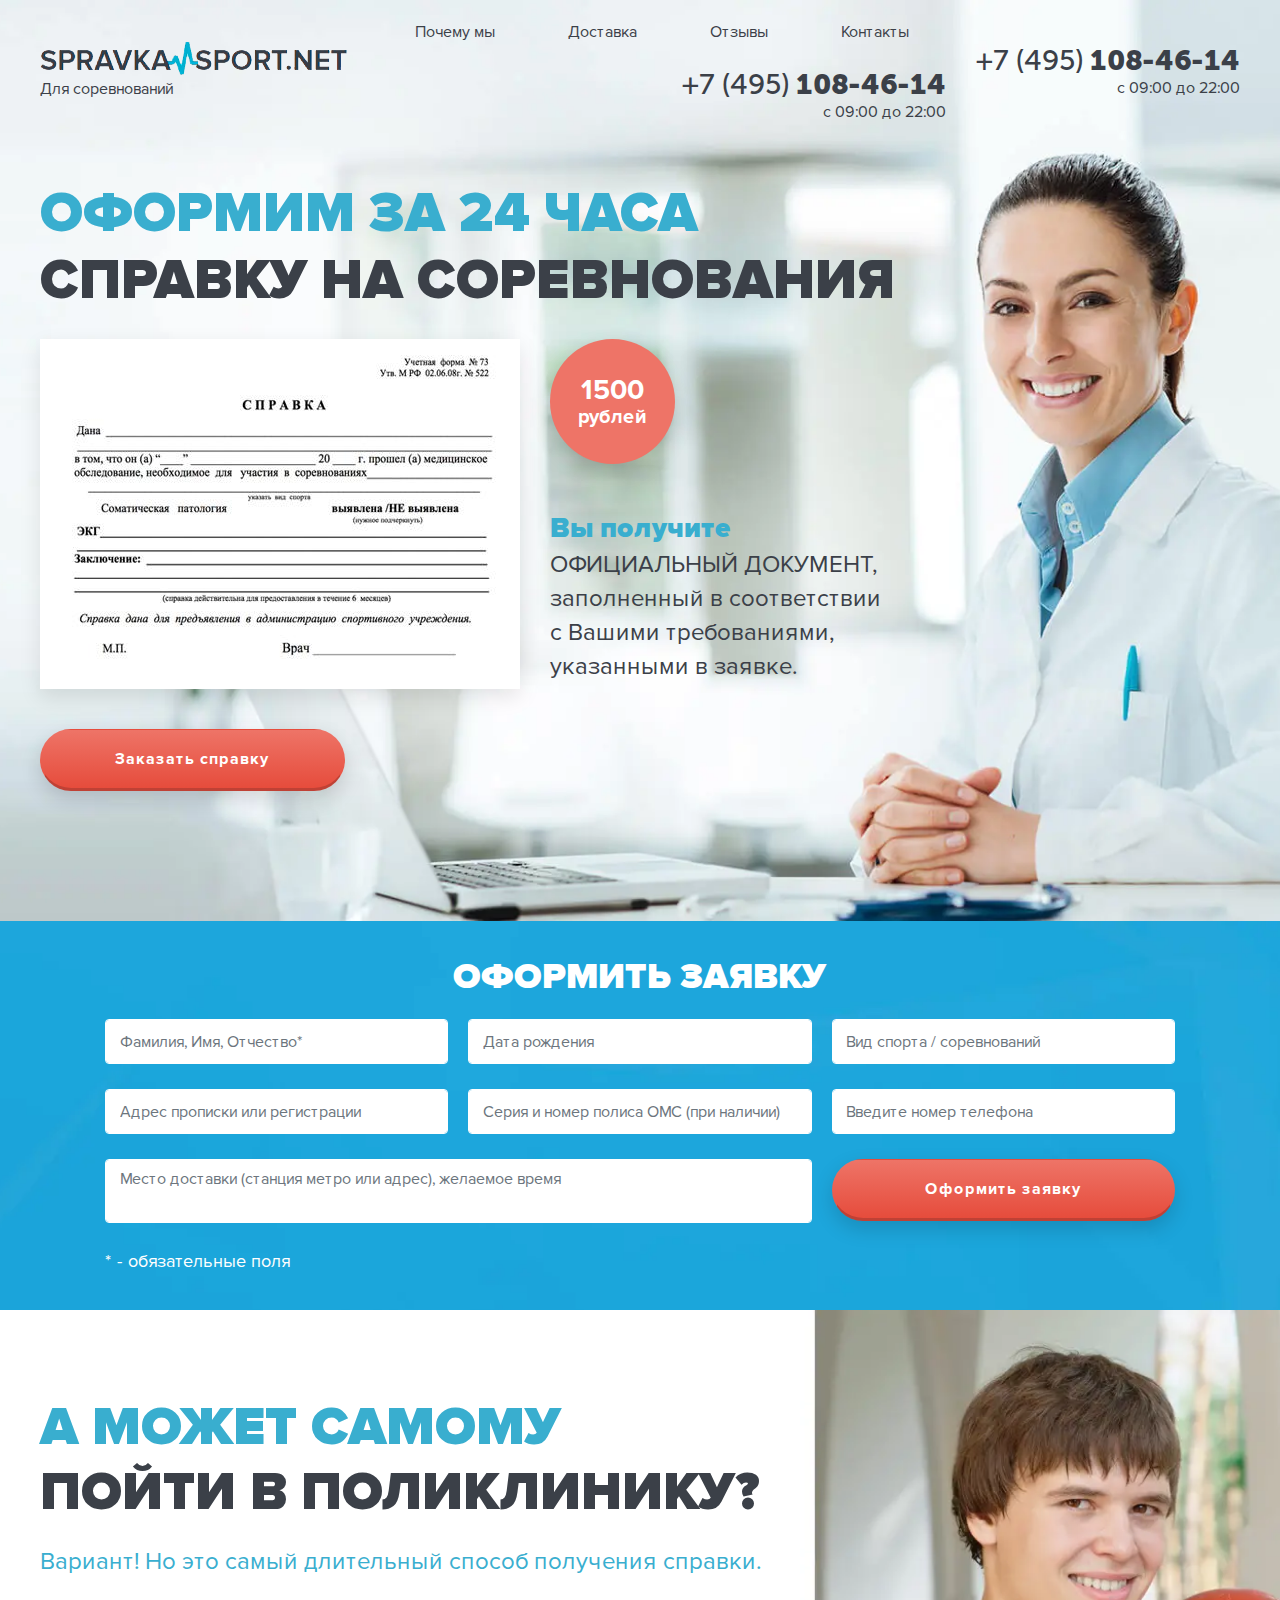
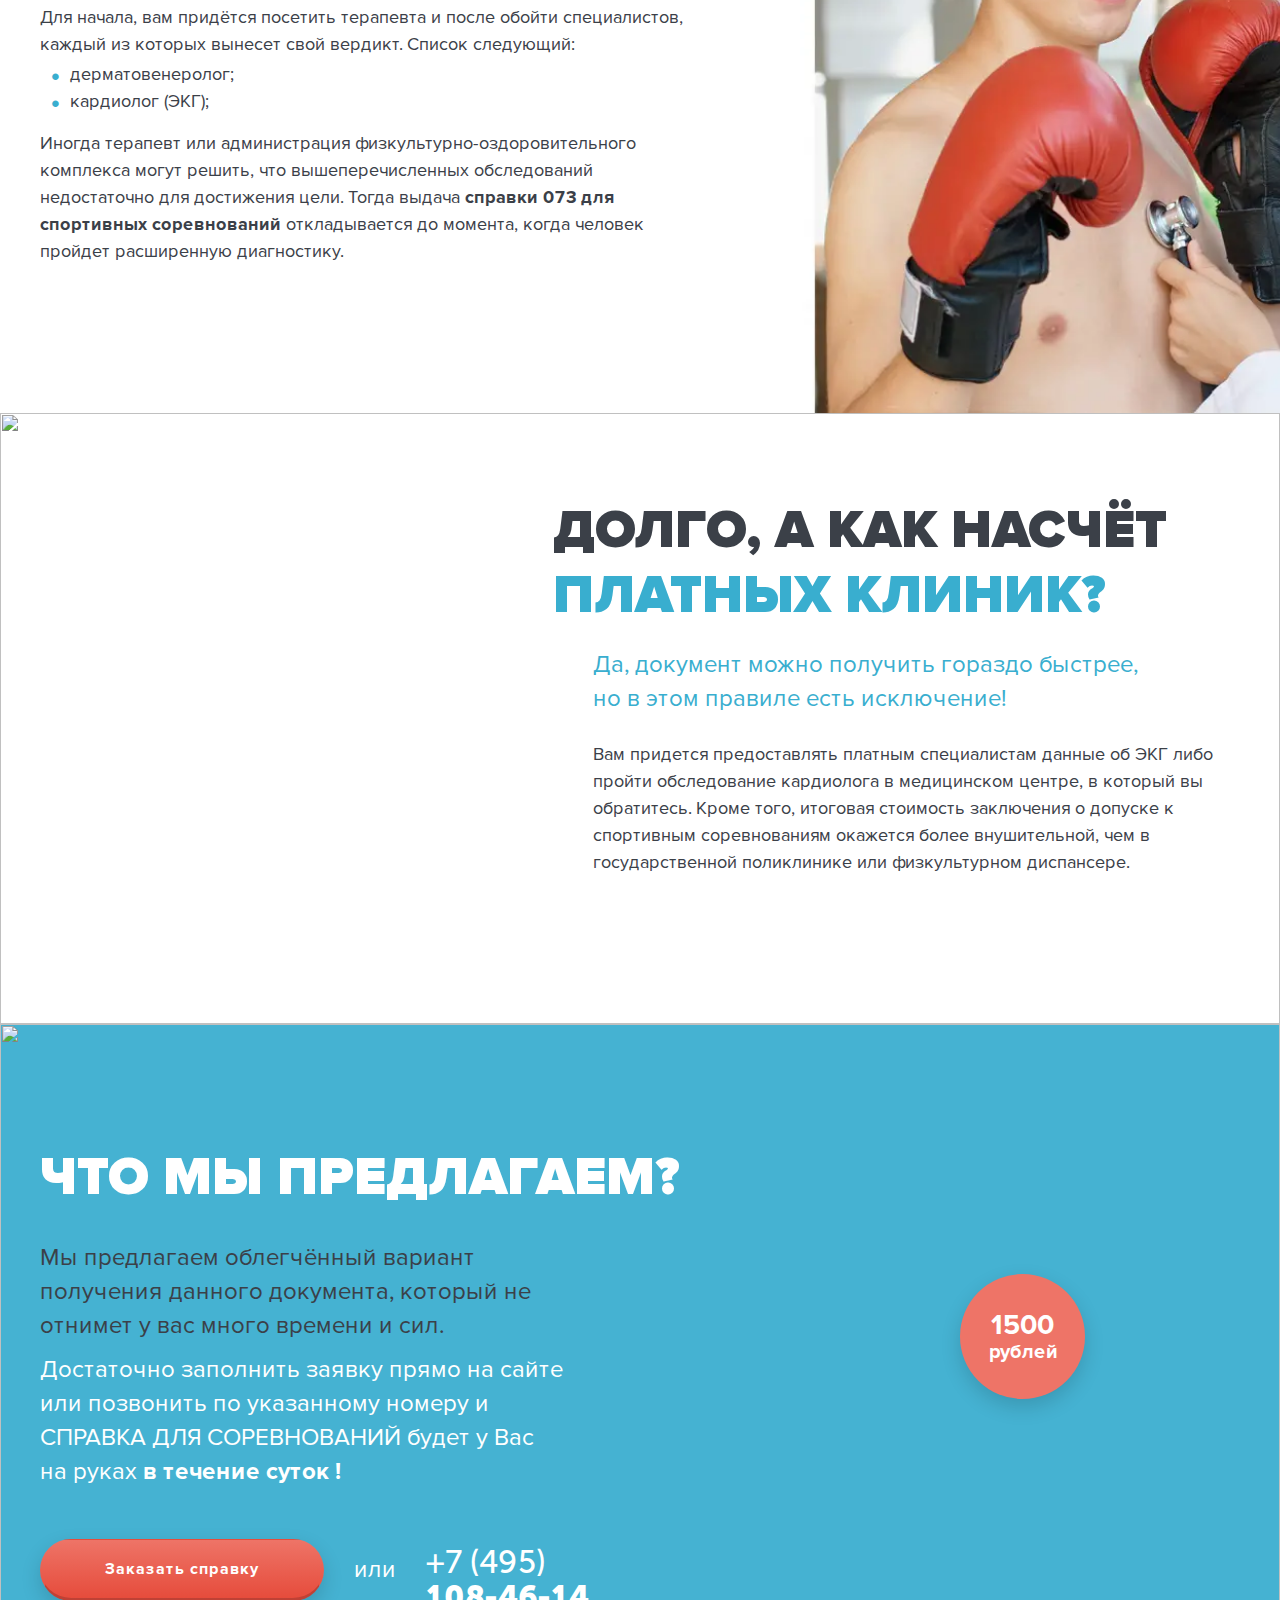
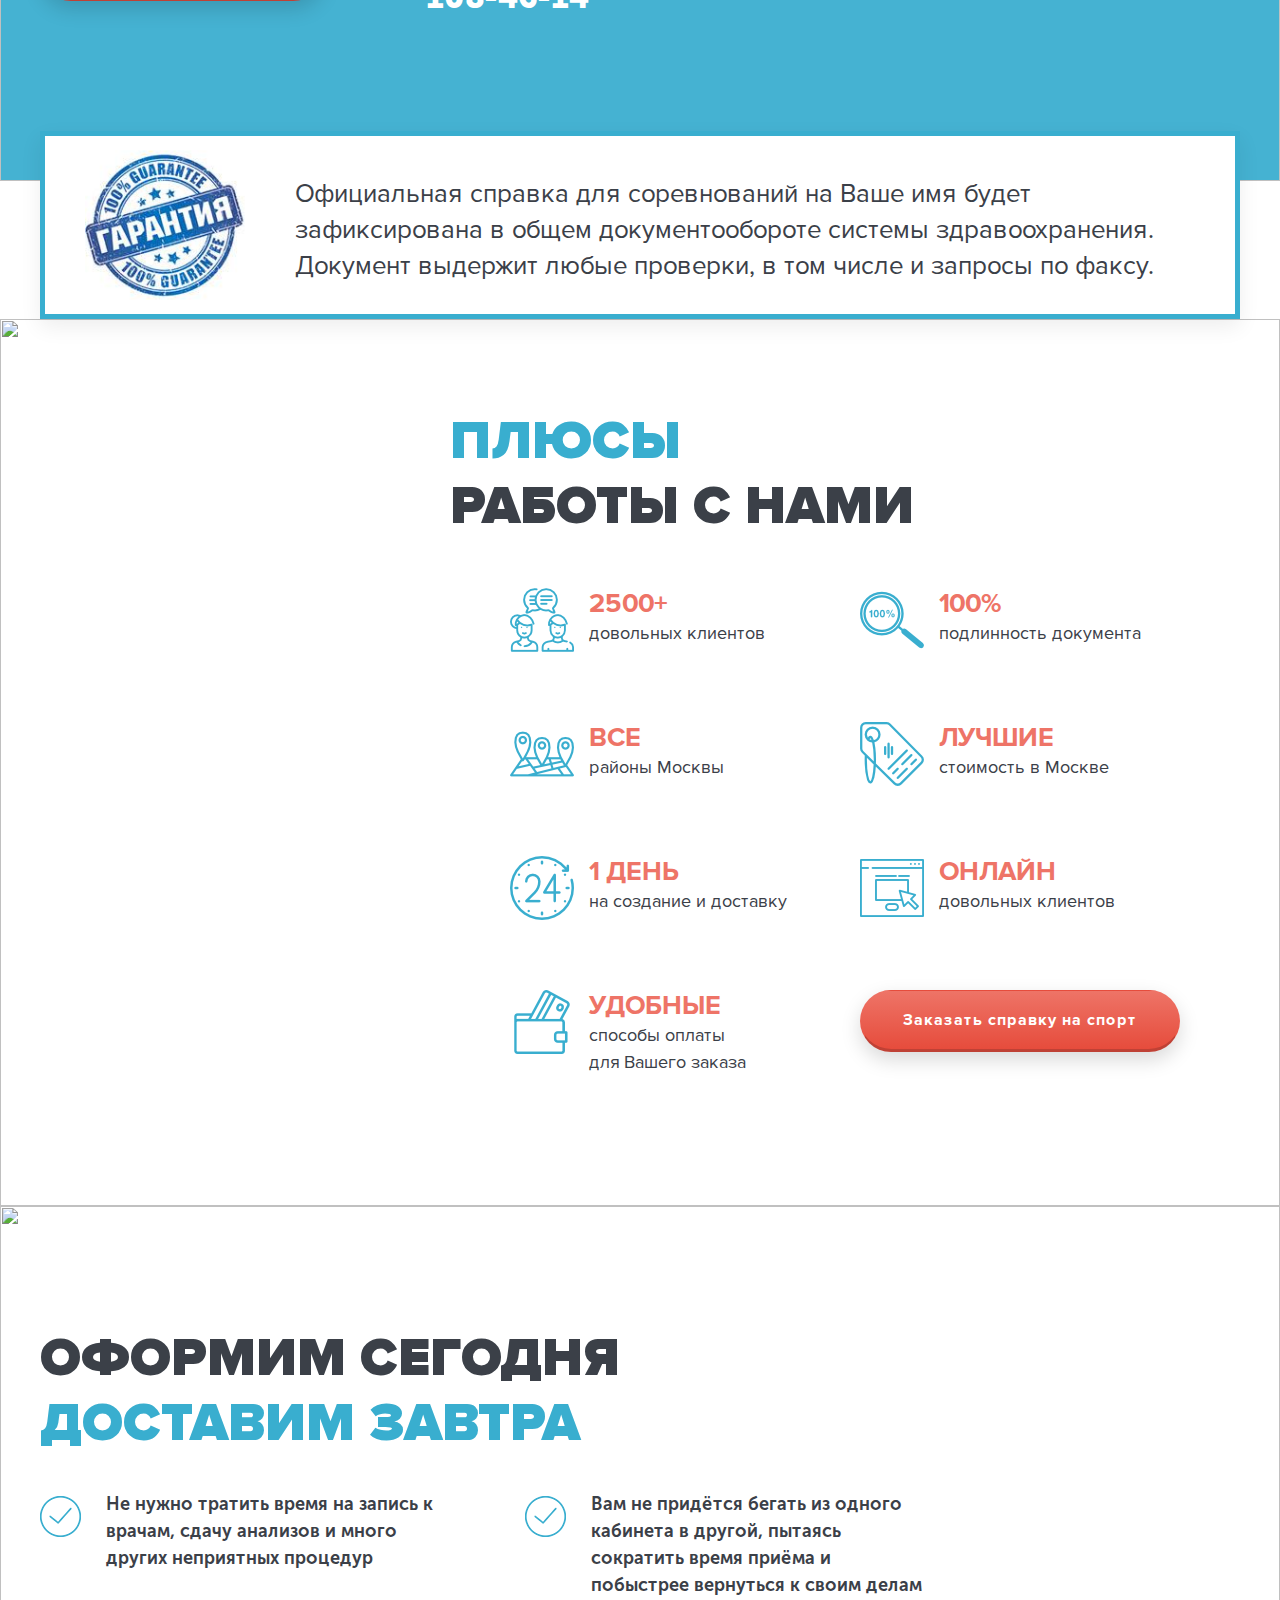
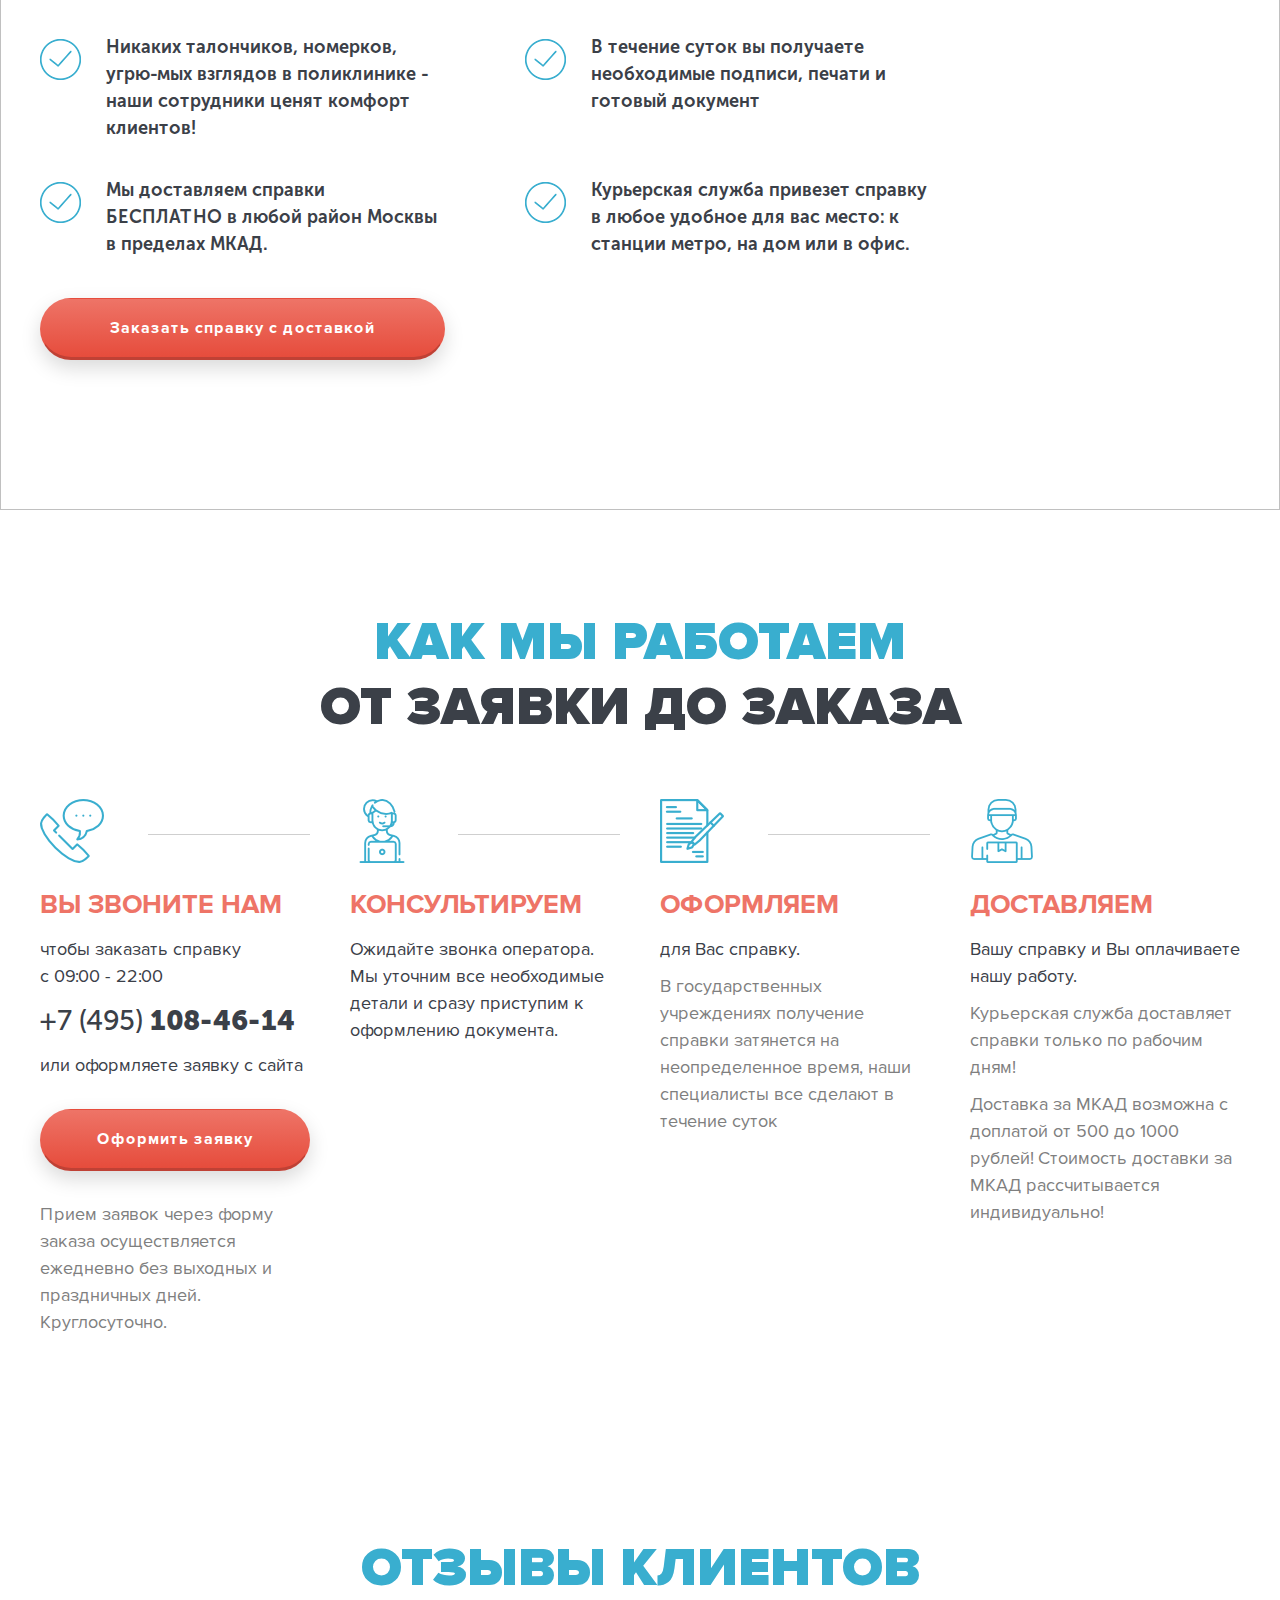
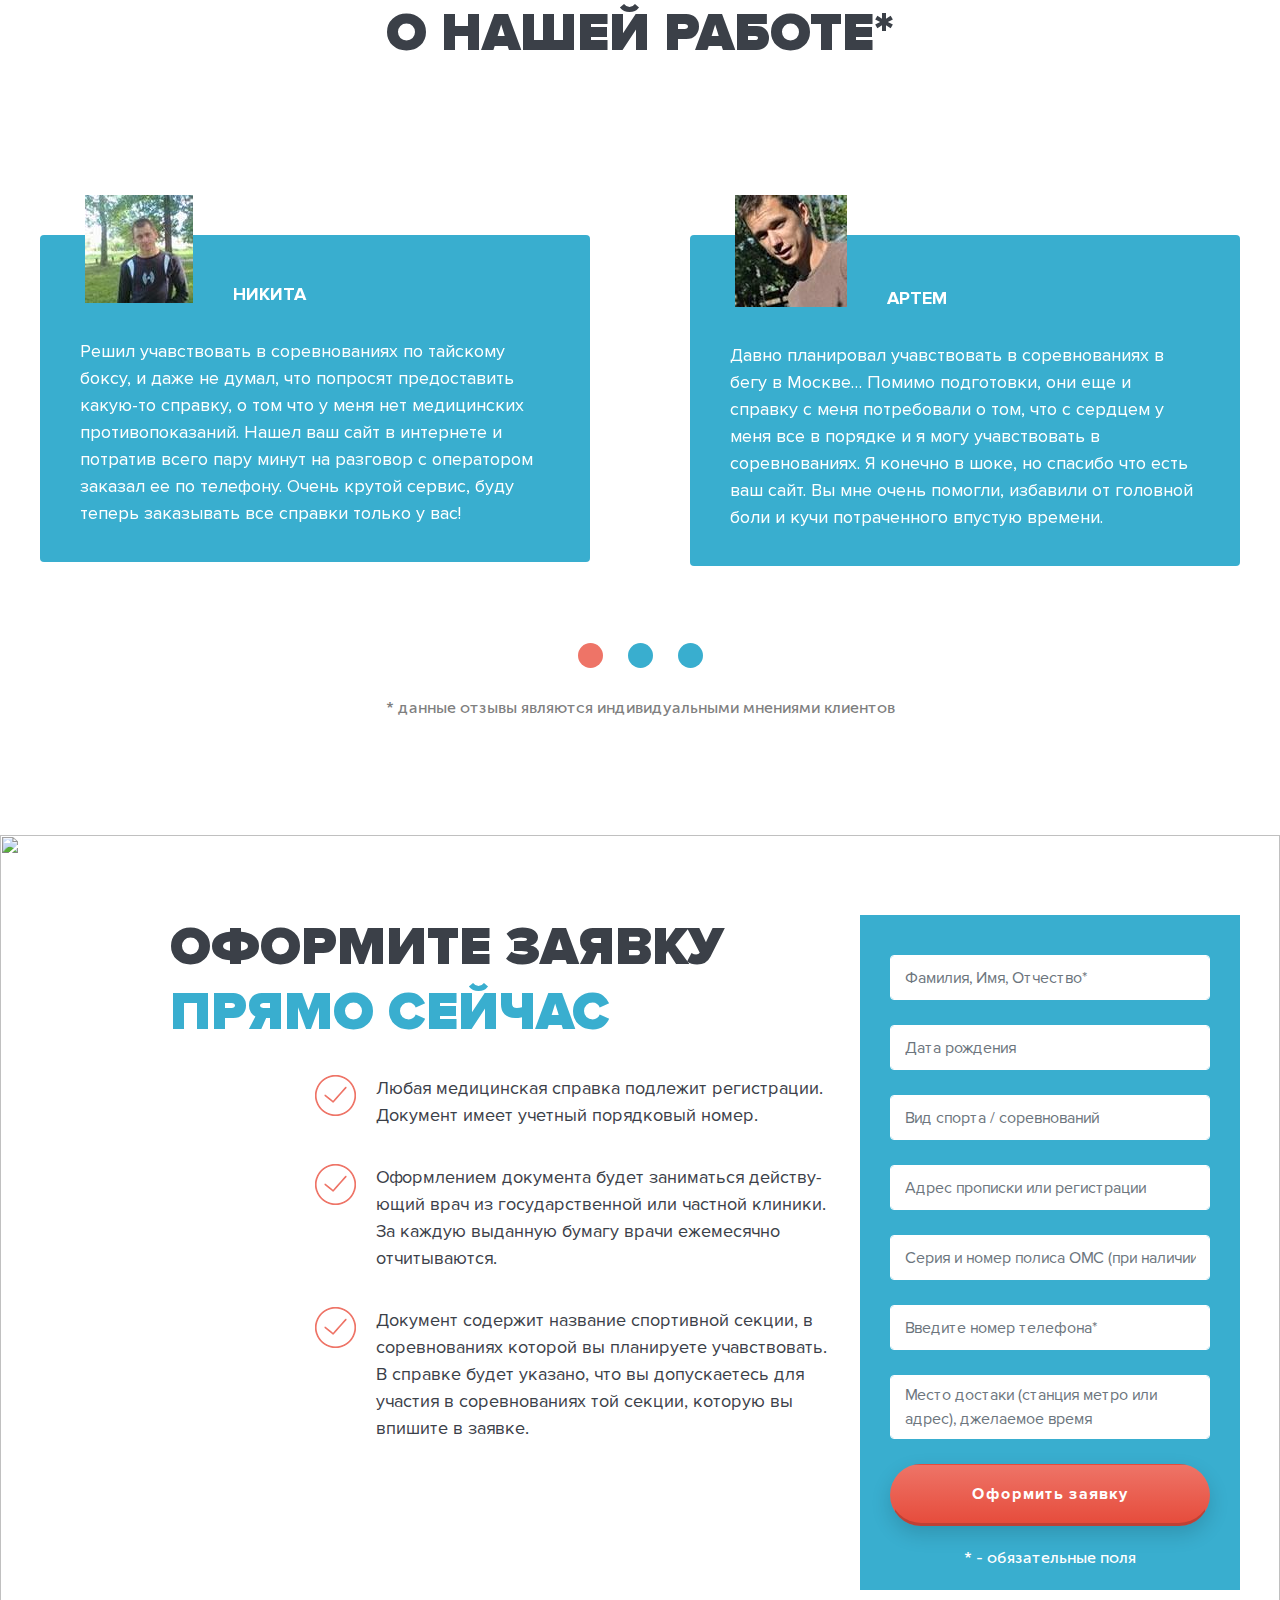
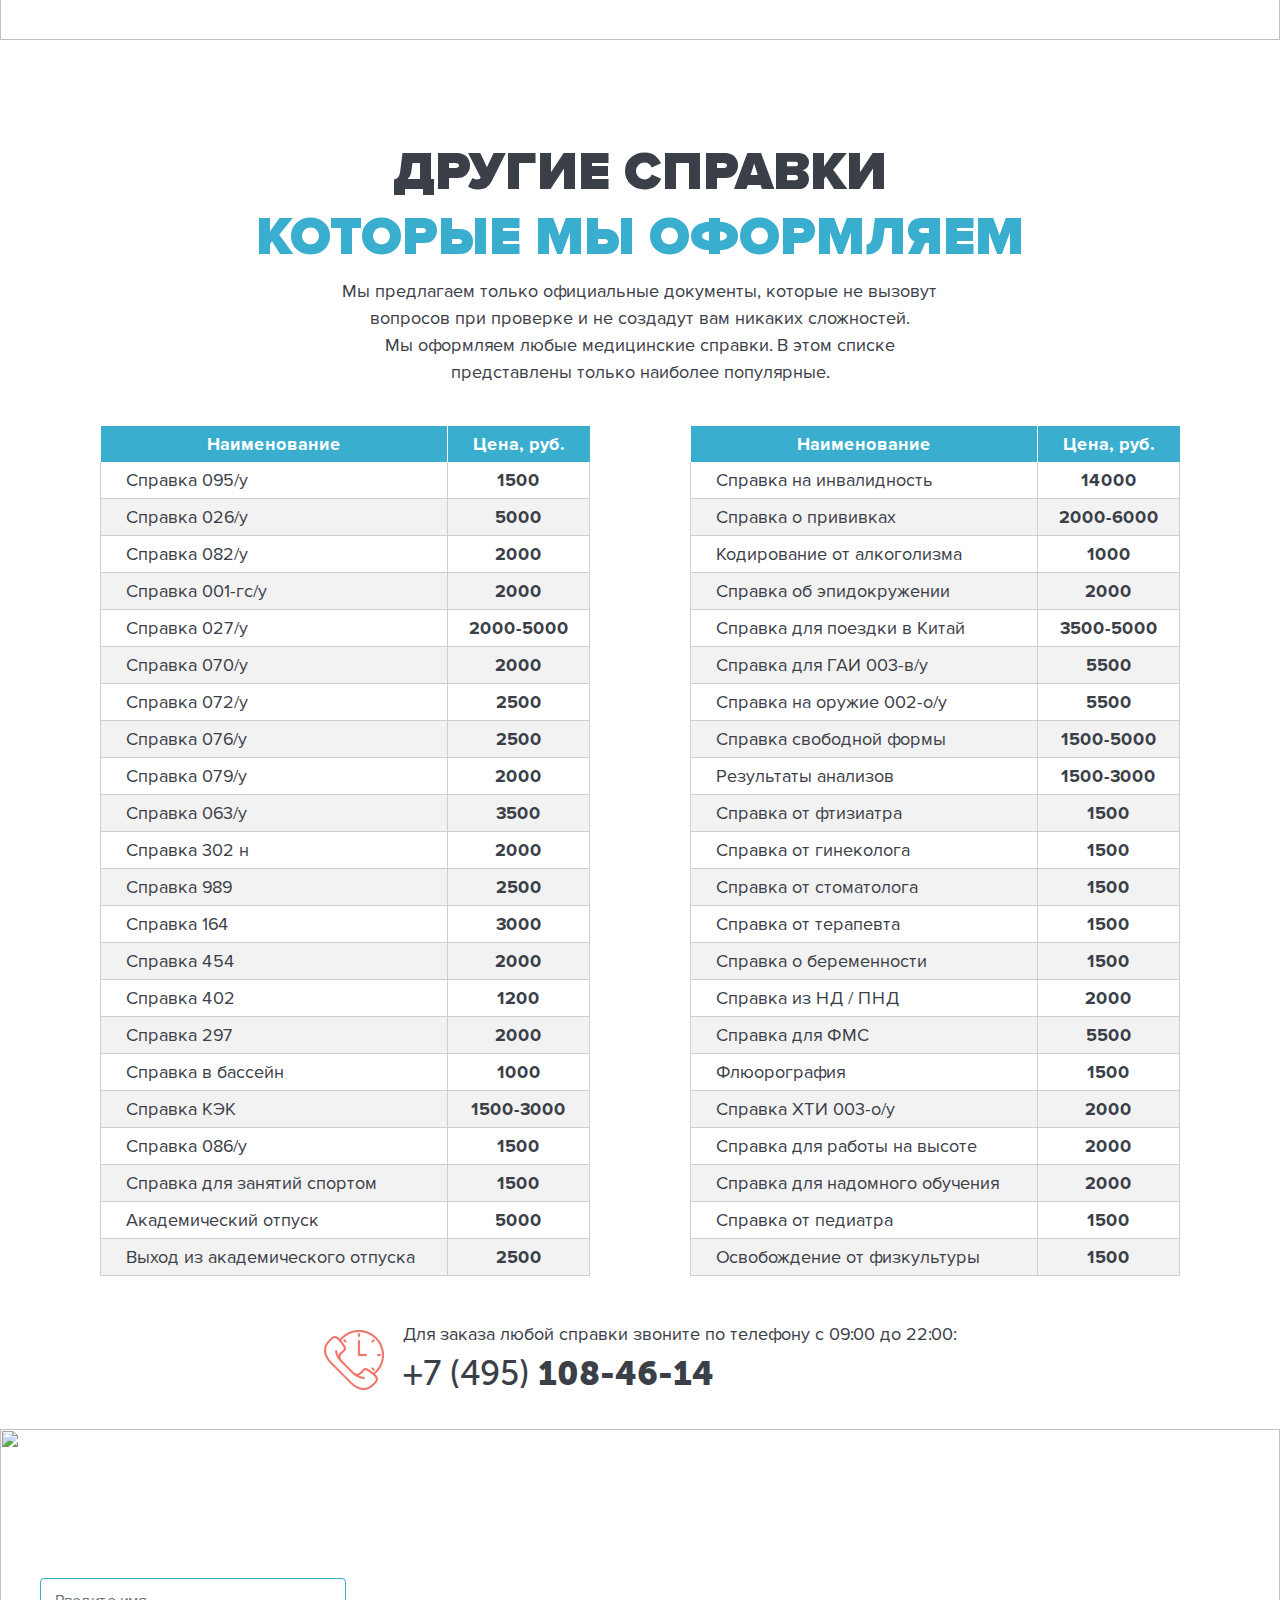
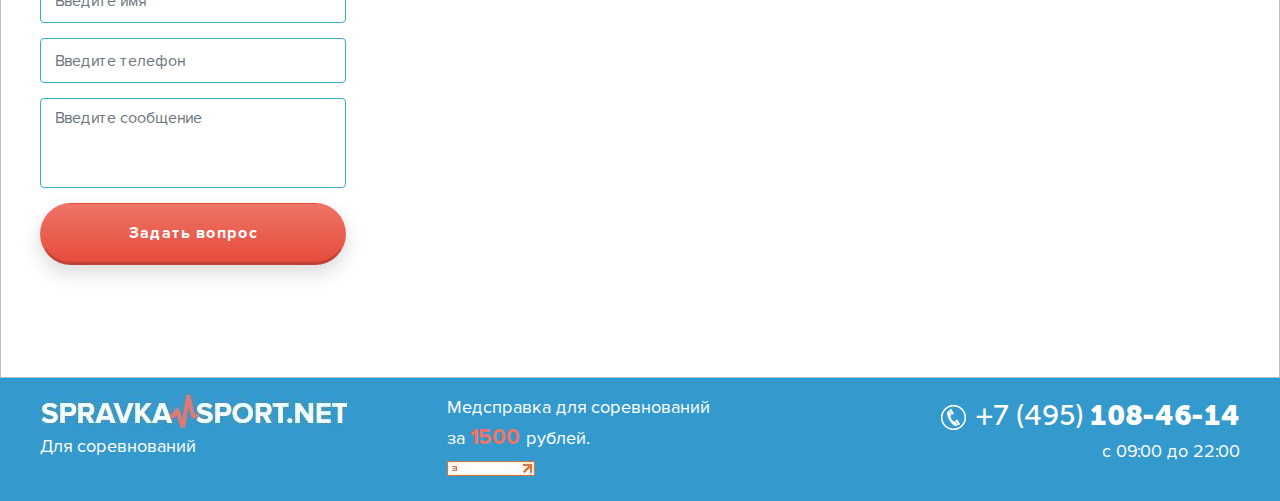
==== commit 5284fa57: "validator fix" ====
--- a/public/index.html
+++ b/public/index.html
@@ -301,14 +301,14 @@
 			</section>
 			<!-- end s-offer-->
 			<!-- start s-garant-->
-			<section class="s-garant section" id="s-garant">
+			<div class="s-garant section" id="s-garant">
 				<div class="container">
 					<div class="s-garant__main-block">
 						<div class="s-garant__text">Официальная справка для соревнований на Ваше имя будет зафиксирована в общем документообороте системы здравоохранения. Документ выдержит любые проверки, в том числе и запросы по факсу.
 						</div>
 					</div>
 				</div>
-			</section>
+			</div>
 			<!-- end s-garant-->
 			<!-- start s-plus-->
 			<section class="s-plus bg-wrap section" id="s-plus">
@@ -679,7 +679,7 @@
 									<div class="form-wrap__input-wrap"><input class="form-wrap__input" type="text" placeholder="Введите номер телефона*" name="text"/>
 									</div>
 									<!-- +e.input-wrap-->
-									<div class="form-wrap__input-wrap"><input class="form-wrap__input" type="texarea" placeholder="Место достаки (станция метро или адрес), джелаемое время" name="texarea"/>
+									<div class="form-wrap__input-wrap"><textarea class="form-wrap__input form-control" placeholder="Место достаки (станция метро или адрес), джелаемое время" name="textarea"></textarea>
 									</div>
 									<!-- +e.input-wrap-->
 									<button class="form-wrap__btn btn" type="submit">Оформить заявку
@@ -952,7 +952,7 @@
 							</div>
 						</div>
 						<div class="col-xl col-md-6 order-md-last">
-							<div class="s-contact__map-block"><iframe src="https://yandex.ru/map-widget/v1/?um=constructor%3A1bf0de8e03fa9fb38de02c71bbd4bb643cffa243a76c42153c8df8bfdd80198b&amp;source=constructor" width="405" height="360" frameborder="0"></iframe>
+							<div class="s-contact__map-block"><iframe src="https://yandex.ru/map-widget/v1/?um=constructor%3A1bf0de8e03fa9fb38de02c71bbd4bb643cffa243a76c42153c8df8bfdd80198b&amp;source=constructor" width="405" height="360"></iframe>
 							</div>
 						</div>
 						<div class="col-xl-auto col-md-6">
--- a/public/css/main.min.css
+++ b/public/css/main.min.css
@@ -3,4 +3,4 @@
  * Copyright 2011-2019 The Bootstrap Authors
  * Copyright 2011-2019 Twitter, Inc.
  * Licensed under MIT (https://github.com/twbs/bootstrap/blob/master/LICENSE)
- */*,::after,::before{-webkit-box-sizing:border-box;box-sizing:border-box}html{font-family:sans-serif;line-height:1.15;-webkit-text-size-adjust:100%;-webkit-tap-highlight-color:transparent}article,aside,figcaption,figure,footer,header,hgroup,main,nav,section{display:block}body{margin:0;font-family:Proxima,-apple-system,BlinkMacSystemFont,"Segoe UI",Roboto,"Helvetica Neue",Arial,"Noto Sans",sans-serif,"Apple Color Emoji","Segoe UI Emoji","Segoe UI Symbol","Noto Color Emoji";font-size:1rem;font-weight:400;line-height:1.5;color:#3b4048;text-align:left;background-color:#fff}[tabindex="-1"]:focus:not(:focus-visible){outline:0!important}hr{-webkit-box-sizing:content-box;box-sizing:content-box;height:0;overflow:visible}h1,h2,h3,h4,h5,h6{margin-top:0;margin-bottom:.5rem}p{margin-top:0;margin-bottom:1rem}abbr[data-original-title],abbr[title]{text-decoration:underline;-webkit-text-decoration:underline dotted;text-decoration:underline dotted;cursor:help;border-bottom:0;-webkit-text-decoration-skip-ink:none;text-decoration-skip-ink:none}address{margin-bottom:1rem;font-style:normal;line-height:inherit}dl,ol,ul{margin-top:0;margin-bottom:1rem}ol ol,ol ul,ul ol,ul ul{margin-bottom:0}dt{font-weight:700}dd{margin-bottom:.5rem;margin-left:0}blockquote{margin:0 0 1rem}b,strong{font-weight:bolder}small{font-size:80%}sub,sup{position:relative;font-size:75%;line-height:0;vertical-align:baseline}sub{bottom:-.25em}sup{top:-.5em}a{color:#39aecf;text-decoration:none;background-color:transparent}a:hover{color:#257e97;text-decoration:underline}a:not([href]):not([tabindex]){color:inherit;text-decoration:none}a:not([href]):not([tabindex]):focus,a:not([href]):not([tabindex]):hover{color:inherit;text-decoration:none}a:not([href]):not([tabindex]):focus{outline:0}code,kbd,pre,samp{font-family:Museo,SFMono-Regular,Menlo,Monaco,Consolas,"Liberation Mono","Courier New",monospace;font-size:1em}pre{margin-top:0;margin-bottom:1rem;overflow:auto}figure{margin:0 0 1rem}img{vertical-align:middle;border-style:none}svg{overflow:hidden;vertical-align:middle}table{border-collapse:collapse}caption{padding-top:.75rem;padding-bottom:.75rem;color:#6c757d;text-align:left;caption-side:bottom}th{text-align:inherit}label{display:inline-block;margin-bottom:.5rem}button{border-radius:0}button:focus{outline:1px dotted;outline:5px auto -webkit-focus-ring-color}button,input,optgroup,select,textarea{margin:0;font-family:inherit;font-size:inherit;line-height:inherit}button,input{overflow:visible}button,select{text-transform:none}select{word-wrap:normal}[type=button],[type=reset],[type=submit],button{-webkit-appearance:button}[type=button]:not(:disabled),[type=reset]:not(:disabled),[type=submit]:not(:disabled),button:not(:disabled){cursor:pointer}[type=button]::-moz-focus-inner,[type=reset]::-moz-focus-inner,[type=submit]::-moz-focus-inner,button::-moz-focus-inner{padding:0;border-style:none}input[type=checkbox],input[type=radio]{-webkit-box-sizing:border-box;box-sizing:border-box;padding:0}input[type=date],input[type=datetime-local],input[type=month],input[type=time]{-webkit-appearance:listbox}textarea{overflow:auto;resize:vertical}fieldset{min-width:0;padding:0;margin:0;border:0}legend{display:block;width:100%;max-width:100%;padding:0;margin-bottom:.5rem;font-size:1.5rem;line-height:inherit;color:inherit;white-space:normal}progress{vertical-align:baseline}[type=number]::-webkit-inner-spin-button,[type=number]::-webkit-outer-spin-button{height:auto}[type=search]{outline-offset:-2px;-webkit-appearance:none}[type=search]::-webkit-search-decoration{-webkit-appearance:none}::-webkit-file-upload-button{font:inherit;-webkit-appearance:button}output{display:inline-block}summary{display:list-item;cursor:pointer}template{display:none}[hidden]{display:none!important}.h1,.h2,.h3,.h4,.h5,.h6,.section-title,h1,h2,h3,h4,h5,h6{margin-bottom:.5rem;font-weight:500;line-height:1.2}.h1,h1{font-size:3.11111rem}.h2,.section-title,h2{font-size:3rem}.h3,h3{font-size:2rem}.h4,h4{font-size:1.5rem}.h5,h5{font-size:1.25rem}.h6,h6{font-size:1rem}.lead{font-size:1.25rem;font-weight:300}.display-1{font-size:6rem;font-weight:300;line-height:1.2}.display-2{font-size:5.5rem;font-weight:300;line-height:1.2}.display-3{font-size:4.5rem;font-weight:300;line-height:1.2}.display-4{font-size:3.5rem;font-weight:300;line-height:1.2}hr{margin-top:1rem;margin-bottom:1rem;border:0;border-top:1px solid rgba(0,0,0,.1)}.small,small{font-size:80%;font-weight:400}.mark,mark{padding:.2em;background-color:#fcf8e3}.list-unstyled{padding-left:0;list-style:none}.list-inline{padding-left:0;list-style:none}.list-inline-item{display:inline-block}.list-inline-item:not(:last-child){margin-right:.5rem}.initialism{font-size:90%;text-transform:uppercase}.blockquote{margin-bottom:1rem;font-size:1.25rem}.blockquote-footer{display:block;font-size:80%;color:#6c757d}.blockquote-footer::before{content:"\2014\00A0"}.container{width:100%;padding-right:15px;padding-left:15px;margin-right:auto;margin-left:auto;max-width:380px}.container-fluid{width:100%;padding-right:15px;padding-left:15px;margin-right:auto;margin-left:auto}.row{display:-webkit-box;display:-webkit-flex;display:-ms-flexbox;display:flex;-webkit-flex-wrap:wrap;-ms-flex-wrap:wrap;flex-wrap:wrap;margin-right:-15px;margin-left:-15px}.no-gutters{margin-right:0;margin-left:0}.no-gutters>.col,.no-gutters>[class*=col-],.top-nav.fixed-style .no-gutters>.top-nav__img-col,.top-nav.fixed-style .no-gutters>.top-nav__mnu-col,.top-nav.static-style .no-gutters>.top-nav__img-col,.top-nav.static-style .no-gutters>.top-nav__mnu-col,.top-nav.static-style .no-gutters>.top-nav__phone-col{padding-right:0;padding-left:0}.col,.col-1,.col-10,.col-11,.col-12,.col-2,.col-3,.col-4,.col-5,.col-6,.col-7,.col-8,.col-9,.col-auto,.col-lg,.col-lg-1,.col-lg-10,.col-lg-11,.col-lg-12,.col-lg-2,.col-lg-3,.col-lg-4,.col-lg-5,.col-lg-6,.col-lg-7,.col-lg-8,.col-lg-9,.col-lg-auto,.col-md,.col-md-1,.col-md-10,.col-md-11,.col-md-12,.col-md-2,.col-md-3,.col-md-4,.col-md-5,.col-md-6,.col-md-7,.col-md-8,.col-md-9,.col-md-auto,.col-sm,.col-sm-1,.col-sm-10,.col-sm-11,.col-sm-12,.col-sm-2,.col-sm-3,.col-sm-4,.col-sm-5,.col-sm-6,.col-sm-7,.col-sm-8,.col-sm-9,.col-sm-auto,.col-xl,.col-xl-1,.col-xl-10,.col-xl-11,.col-xl-12,.col-xl-2,.col-xl-3,.col-xl-4,.col-xl-5,.col-xl-6,.col-xl-7,.col-xl-8,.col-xl-9,.col-xl-auto,.top-nav.fixed-style .top-nav__img-col,.top-nav.fixed-style .top-nav__mnu-col,.top-nav.static-style .top-nav__img-col,.top-nav.static-style .top-nav__mnu-col,.top-nav.static-style .top-nav__phone-col{position:relative;width:100%;padding-right:15px;padding-left:15px}.col,.top-nav.fixed-style .top-nav__img-col,.top-nav.fixed-style .top-nav__mnu-col,.top-nav.static-style .top-nav__img-col,.top-nav.static-style .top-nav__mnu-col,.top-nav.static-style .top-nav__phone-col{-webkit-flex-basis:0;-ms-flex-preferred-size:0;flex-basis:0;-webkit-box-flex:1;-webkit-flex-grow:1;-ms-flex-positive:1;flex-grow:1;max-width:100%}.col-auto{-webkit-box-flex:0;-webkit-flex:0 0 auto;-ms-flex:0 0 auto;flex:0 0 auto;width:auto;max-width:100%}.col-1{-webkit-box-flex:0;-webkit-flex:0 0 8.33333%;-ms-flex:0 0 8.33333%;flex:0 0 8.33333%;max-width:8.33333%}.col-2{-webkit-box-flex:0;-webkit-flex:0 0 16.66667%;-ms-flex:0 0 16.66667%;flex:0 0 16.66667%;max-width:16.66667%}.col-3{-webkit-box-flex:0;-webkit-flex:0 0 25%;-ms-flex:0 0 25%;flex:0 0 25%;max-width:25%}.col-4{-webkit-box-flex:0;-webkit-flex:0 0 33.33333%;-ms-flex:0 0 33.33333%;flex:0 0 33.33333%;max-width:33.33333%}.col-5{-webkit-box-flex:0;-webkit-flex:0 0 41.66667%;-ms-flex:0 0 41.66667%;flex:0 0 41.66667%;max-width:41.66667%}.col-6{-webkit-box-flex:0;-webkit-flex:0 0 50%;-ms-flex:0 0 50%;flex:0 0 50%;max-width:50%}.col-7{-webkit-box-flex:0;-webkit-flex:0 0 58.33333%;-ms-flex:0 0 58.33333%;flex:0 0 58.33333%;max-width:58.33333%}.col-8{-webkit-box-flex:0;-webkit-flex:0 0 66.66667%;-ms-flex:0 0 66.66667%;flex:0 0 66.66667%;max-width:66.66667%}.col-9{-webkit-box-flex:0;-webkit-flex:0 0 75%;-ms-flex:0 0 75%;flex:0 0 75%;max-width:75%}.col-10{-webkit-box-flex:0;-webkit-flex:0 0 83.33333%;-ms-flex:0 0 83.33333%;flex:0 0 83.33333%;max-width:83.33333%}.col-11{-webkit-box-flex:0;-webkit-flex:0 0 91.66667%;-ms-flex:0 0 91.66667%;flex:0 0 91.66667%;max-width:91.66667%}.col-12{-webkit-box-flex:0;-webkit-flex:0 0 100%;-ms-flex:0 0 100%;flex:0 0 100%;max-width:100%}.order-first{-webkit-box-ordinal-group:0;-webkit-order:-1;-ms-flex-order:-1;order:-1}.order-last{-webkit-box-ordinal-group:14;-webkit-order:13;-ms-flex-order:13;order:13}.order-0{-webkit-box-ordinal-group:1;-webkit-order:0;-ms-flex-order:0;order:0}.order-1{-webkit-box-ordinal-group:2;-webkit-order:1;-ms-flex-order:1;order:1}.order-2{-webkit-box-ordinal-group:3;-webkit-order:2;-ms-flex-order:2;order:2}.order-3{-webkit-box-ordinal-group:4;-webkit-order:3;-ms-flex-order:3;order:3}.order-4{-webkit-box-ordinal-group:5;-webkit-order:4;-ms-flex-order:4;order:4}.order-5{-webkit-box-ordinal-group:6;-webkit-order:5;-ms-flex-order:5;order:5}.order-6{-webkit-box-ordinal-group:7;-webkit-order:6;-ms-flex-order:6;order:6}.order-7{-webkit-box-ordinal-group:8;-webkit-order:7;-ms-flex-order:7;order:7}.order-8{-webkit-box-ordinal-group:9;-webkit-order:8;-ms-flex-order:8;order:8}.order-9{-webkit-box-ordinal-group:10;-webkit-order:9;-ms-flex-order:9;order:9}.order-10{-webkit-box-ordinal-group:11;-webkit-order:10;-ms-flex-order:10;order:10}.order-11{-webkit-box-ordinal-group:12;-webkit-order:11;-ms-flex-order:11;order:11}.order-12{-webkit-box-ordinal-group:13;-webkit-order:12;-ms-flex-order:12;order:12}.offset-1{margin-left:8.33333%}.offset-2{margin-left:16.66667%}.offset-3{margin-left:25%}.offset-4{margin-left:33.33333%}.offset-5{margin-left:41.66667%}.offset-6{margin-left:50%}.offset-7{margin-left:58.33333%}.offset-8{margin-left:66.66667%}.offset-9{margin-left:75%}.offset-10{margin-left:83.33333%}.offset-11{margin-left:91.66667%}.form-control,.form-wrap__input{display:block;width:100%;height:calc(1.5em + .75rem + 2px);padding:.375rem .75rem;font-size:1rem;font-weight:400;line-height:1.5;color:#495057;background-color:#fff;background-clip:padding-box;border:1px solid #ced4da;border-radius:.25rem;-webkit-transition:border-color .15s ease-in-out,-webkit-box-shadow .15s ease-in-out;transition:border-color .15s ease-in-out,-webkit-box-shadow .15s ease-in-out;-o-transition:border-color .15s ease-in-out,box-shadow .15s ease-in-out;transition:border-color .15s ease-in-out,box-shadow .15s ease-in-out;transition:border-color .15s ease-in-out,box-shadow .15s ease-in-out,-webkit-box-shadow .15s ease-in-out}.form-control::-ms-expand,.form-wrap__input::-ms-expand{background-color:transparent;border:0}.form-control:focus,.form-wrap__input:focus{color:#495057;background-color:#fff;border-color:#a0d8e8;outline:0;-webkit-box-shadow:0 0 0 .2rem rgba(57,174,207,.25);box-shadow:0 0 0 .2rem rgba(57,174,207,.25)}.form-control::-webkit-input-placeholder,.form-wrap__input::-webkit-input-placeholder{color:#6c757d;opacity:1}.form-control::-moz-placeholder,.form-wrap__input::-moz-placeholder{color:#6c757d;opacity:1}.form-control:-ms-input-placeholder,.form-wrap__input:-ms-input-placeholder{color:#6c757d;opacity:1}.form-control::-ms-input-placeholder,.form-wrap__input::-ms-input-placeholder{color:#6c757d;opacity:1}.form-control::placeholder,.form-wrap__input::placeholder{color:#6c757d;opacity:1}.form-control:disabled,.form-control[readonly],.form-wrap__input:disabled,.form-wrap__input[readonly]{background-color:#e9ecef;opacity:1}select.form-control:focus::-ms-value,select.form-wrap__input:focus::-ms-value{color:#495057;background-color:#fff}.form-control-file,.form-control-range{display:block;width:100%}.col-form-label{padding-top:calc(.375rem + 1px);padding-bottom:calc(.375rem + 1px);margin-bottom:0;font-size:inherit;line-height:1.5}.col-form-label-lg{padding-top:calc(.5rem + 1px);padding-bottom:calc(.5rem + 1px);font-size:1.25rem;line-height:1.5}.col-form-label-sm{padding-top:calc(.25rem + 1px);padding-bottom:calc(.25rem + 1px);font-size:.875rem;line-height:1.5}.form-control-plaintext{display:block;width:100%;padding-top:.375rem;padding-bottom:.375rem;margin-bottom:0;line-height:1.5;color:#3b4048;background-color:transparent;border:solid transparent;border-width:1px 0}.form-control-plaintext.form-control-lg,.form-control-plaintext.form-control-sm{padding-right:0;padding-left:0}.form-control-sm{height:calc(1.5em + .5rem + 2px);padding:.25rem .5rem;font-size:.875rem;line-height:1.5;border-radius:.2rem}.form-control-lg{height:calc(1.5em + 1rem + 2px);padding:.5rem 1rem;font-size:1.25rem;line-height:1.5;border-radius:.3rem}select.form-control[multiple],select.form-control[size],select.form-wrap__input[multiple],select.form-wrap__input[size]{height:auto}textarea.form-control,textarea.form-wrap__input{height:auto}.form-group,.form-wrap__input-wrap{margin-bottom:1rem}.form-text{display:block;margin-top:.25rem}.form-row{display:-webkit-box;display:-webkit-flex;display:-ms-flexbox;display:flex;-webkit-flex-wrap:wrap;-ms-flex-wrap:wrap;flex-wrap:wrap;margin-right:-5px;margin-left:-5px}.form-row>.col,.form-row>[class*=col-],.top-nav.fixed-style .form-row>.top-nav__img-col,.top-nav.fixed-style .form-row>.top-nav__mnu-col,.top-nav.static-style .form-row>.top-nav__img-col,.top-nav.static-style .form-row>.top-nav__mnu-col,.top-nav.static-style .form-row>.top-nav__phone-col{padding-right:5px;padding-left:5px}.form-check{position:relative;display:block;padding-left:1.25rem}.form-check-input{position:absolute;margin-top:.3rem;margin-left:-1.25rem}.form-check-input:disabled~.form-check-label{color:#6c757d}.form-check-label{margin-bottom:0}.form-check-inline{display:-webkit-inline-box;display:-webkit-inline-flex;display:-ms-inline-flexbox;display:inline-flex;-webkit-box-align:center;-webkit-align-items:center;-ms-flex-align:center;align-items:center;padding-left:0;margin-right:.75rem}.form-check-inline .form-check-input{position:static;margin-top:0;margin-right:.3125rem;margin-left:0}.valid-feedback{display:none;width:100%;margin-top:.25rem;font-size:80%;color:#28a745}.valid-tooltip{position:absolute;top:100%;z-index:5;display:none;max-width:100%;padding:.25rem .5rem;margin-top:.1rem;font-size:.875rem;line-height:1.5;color:#fff;background-color:rgba(40,167,69,.9);border-radius:.25rem}.form-control.is-valid,.is-valid.form-wrap__input,.was-validated .form-control:valid,.was-validated .form-wrap__input:valid{border-color:#28a745;padding-right:calc(1.5em + .75rem);background-image:url("data:image/svg+xml,%3csvg xmlns='http://www.w3.org/2000/svg' viewBox='0 0 8 8'%3e%3cpath fill='%2328a745' d='M2.3 6.73L.6 4.53c-.4-1.04.46-1.4 1.1-.8l1.1 1.4 3.4-3.8c.6-.63 1.6-.27 1.2.7l-4 4.6c-.43.5-.8.4-1.1.1z'/%3e%3c/svg%3e");background-repeat:no-repeat;background-position:center right calc(.375em + .1875rem);background-size:calc(.75em + .375rem) calc(.75em + .375rem)}.form-control.is-valid:focus,.is-valid.form-wrap__input:focus,.was-validated .form-control:valid:focus,.was-validated .form-wrap__input:valid:focus{border-color:#28a745;-webkit-box-shadow:0 0 0 .2rem rgba(40,167,69,.25);box-shadow:0 0 0 .2rem rgba(40,167,69,.25)}.form-control.is-valid~.valid-feedback,.form-control.is-valid~.valid-tooltip,.is-valid.form-wrap__input~.valid-feedback,.is-valid.form-wrap__input~.valid-tooltip,.was-validated .form-control:valid~.valid-feedback,.was-validated .form-control:valid~.valid-tooltip,.was-validated .form-wrap__input:valid~.valid-feedback,.was-validated .form-wrap__input:valid~.valid-tooltip{display:block}.was-validated textarea.form-control:valid,.was-validated textarea.form-wrap__input:valid,textarea.form-control.is-valid,textarea.is-valid.form-wrap__input{padding-right:calc(1.5em + .75rem);background-position:top calc(.375em + .1875rem) right calc(.375em + .1875rem)}.custom-select.is-valid,.was-validated .custom-select:valid{border-color:#28a745;padding-right:calc((1em + .75rem) * 3 / 4 + 1.75rem);background:url("data:image/svg+xml,%3csvg xmlns='http://www.w3.org/2000/svg' viewBox='0 0 4 5'%3e%3cpath fill='%23343a40' d='M2 0L0 2h4zm0 5L0 3h4z'/%3e%3c/svg%3e") no-repeat right .75rem center/8px 10px,url("data:image/svg+xml,%3csvg xmlns='http://www.w3.org/2000/svg' viewBox='0 0 8 8'%3e%3cpath fill='%2328a745' d='M2.3 6.73L.6 4.53c-.4-1.04.46-1.4 1.1-.8l1.1 1.4 3.4-3.8c.6-.63 1.6-.27 1.2.7l-4 4.6c-.43.5-.8.4-1.1.1z'/%3e%3c/svg%3e") #fff no-repeat center right 1.75rem/calc(.75em + .375rem) calc(.75em + .375rem)}.custom-select.is-valid:focus,.was-validated .custom-select:valid:focus{border-color:#28a745;-webkit-box-shadow:0 0 0 .2rem rgba(40,167,69,.25);box-shadow:0 0 0 .2rem rgba(40,167,69,.25)}.custom-select.is-valid~.valid-feedback,.custom-select.is-valid~.valid-tooltip,.was-validated .custom-select:valid~.valid-feedback,.was-validated .custom-select:valid~.valid-tooltip{display:block}.form-control-file.is-valid~.valid-feedback,.form-control-file.is-valid~.valid-tooltip,.was-validated .form-control-file:valid~.valid-feedback,.was-validated .form-control-file:valid~.valid-tooltip{display:block}.form-check-input.is-valid~.form-check-label,.was-validated .form-check-input:valid~.form-check-label{color:#28a745}.form-check-input.is-valid~.valid-feedback,.form-check-input.is-valid~.valid-tooltip,.was-validated .form-check-input:valid~.valid-feedback,.was-validated .form-check-input:valid~.valid-tooltip{display:block}.custom-control-input.is-valid~.custom-control-label,.was-validated .custom-control-input:valid~.custom-control-label{color:#28a745}.custom-control-input.is-valid~.custom-control-label::before,.was-validated .custom-control-input:valid~.custom-control-label::before{border-color:#28a745}.custom-control-input.is-valid~.valid-feedback,.custom-control-input.is-valid~.valid-tooltip,.was-validated .custom-control-input:valid~.valid-feedback,.was-validated .custom-control-input:valid~.valid-tooltip{display:block}.custom-control-input.is-valid:checked~.custom-control-label::before,.was-validated .custom-control-input:valid:checked~.custom-control-label::before{border-color:#34ce57;background-color:#34ce57}.custom-control-input.is-valid:focus~.custom-control-label::before,.was-validated .custom-control-input:valid:focus~.custom-control-label::before{-webkit-box-shadow:0 0 0 .2rem rgba(40,167,69,.25);box-shadow:0 0 0 .2rem rgba(40,167,69,.25)}.custom-control-input.is-valid:focus:not(:checked)~.custom-control-label::before,.was-validated .custom-control-input:valid:focus:not(:checked)~.custom-control-label::before{border-color:#28a745}.custom-file-input.is-valid~.custom-file-label,.was-validated .custom-file-input:valid~.custom-file-label{border-color:#28a745}.custom-file-input.is-valid~.valid-feedback,.custom-file-input.is-valid~.valid-tooltip,.was-validated .custom-file-input:valid~.valid-feedback,.was-validated .custom-file-input:valid~.valid-tooltip{display:block}.custom-file-input.is-valid:focus~.custom-file-label,.was-validated .custom-file-input:valid:focus~.custom-file-label{border-color:#28a745;-webkit-box-shadow:0 0 0 .2rem rgba(40,167,69,.25);box-shadow:0 0 0 .2rem rgba(40,167,69,.25)}.invalid-feedback{display:none;width:100%;margin-top:.25rem;font-size:80%;color:#dc3545}.invalid-tooltip{position:absolute;top:100%;z-index:5;display:none;max-width:100%;padding:.25rem .5rem;margin-top:.1rem;font-size:.875rem;line-height:1.5;color:#fff;background-color:rgba(220,53,69,.9);border-radius:.25rem}.form-control.is-invalid,.is-invalid.form-wrap__input,.was-validated .form-control:invalid,.was-validated .form-wrap__input:invalid{border-color:#dc3545;padding-right:calc(1.5em + .75rem);background-image:url("data:image/svg+xml,%3csvg xmlns='http://www.w3.org/2000/svg' fill='%23dc3545' viewBox='-2 -2 7 7'%3e%3cpath stroke='%23dc3545' d='M0 0l3 3m0-3L0 3'/%3e%3ccircle r='.5'/%3e%3ccircle cx='3' r='.5'/%3e%3ccircle cy='3' r='.5'/%3e%3ccircle cx='3' cy='3' r='.5'/%3e%3c/svg%3E");background-repeat:no-repeat;background-position:center right calc(.375em + .1875rem);background-size:calc(.75em + .375rem) calc(.75em + .375rem)}.form-control.is-invalid:focus,.is-invalid.form-wrap__input:focus,.was-validated .form-control:invalid:focus,.was-validated .form-wrap__input:invalid:focus{border-color:#dc3545;-webkit-box-shadow:0 0 0 .2rem rgba(220,53,69,.25);box-shadow:0 0 0 .2rem rgba(220,53,69,.25)}.form-control.is-invalid~.invalid-feedback,.form-control.is-invalid~.invalid-tooltip,.is-invalid.form-wrap__input~.invalid-feedback,.is-invalid.form-wrap__input~.invalid-tooltip,.was-validated .form-control:invalid~.invalid-feedback,.was-validated .form-control:invalid~.invalid-tooltip,.was-validated .form-wrap__input:invalid~.invalid-feedback,.was-validated .form-wrap__input:invalid~.invalid-tooltip{display:block}.was-validated textarea.form-control:invalid,.was-validated textarea.form-wrap__input:invalid,textarea.form-control.is-invalid,textarea.is-invalid.form-wrap__input{padding-right:calc(1.5em + .75rem);background-position:top calc(.375em + .1875rem) right calc(.375em + .1875rem)}.custom-select.is-invalid,.was-validated .custom-select:invalid{border-color:#dc3545;padding-right:calc((1em + .75rem) * 3 / 4 + 1.75rem);background:url("data:image/svg+xml,%3csvg xmlns='http://www.w3.org/2000/svg' viewBox='0 0 4 5'%3e%3cpath fill='%23343a40' d='M2 0L0 2h4zm0 5L0 3h4z'/%3e%3c/svg%3e") no-repeat right .75rem center/8px 10px,url("data:image/svg+xml,%3csvg xmlns='http://www.w3.org/2000/svg' fill='%23dc3545' viewBox='-2 -2 7 7'%3e%3cpath stroke='%23dc3545' d='M0 0l3 3m0-3L0 3'/%3e%3ccircle r='.5'/%3e%3ccircle cx='3' r='.5'/%3e%3ccircle cy='3' r='.5'/%3e%3ccircle cx='3' cy='3' r='.5'/%3e%3c/svg%3E") #fff no-repeat center right 1.75rem/calc(.75em + .375rem) calc(.75em + .375rem)}.custom-select.is-invalid:focus,.was-validated .custom-select:invalid:focus{border-color:#dc3545;-webkit-box-shadow:0 0 0 .2rem rgba(220,53,69,.25);box-shadow:0 0 0 .2rem rgba(220,53,69,.25)}.custom-select.is-invalid~.invalid-feedback,.custom-select.is-invalid~.invalid-tooltip,.was-validated .custom-select:invalid~.invalid-feedback,.was-validated .custom-select:invalid~.invalid-tooltip{display:block}.form-control-file.is-invalid~.invalid-feedback,.form-control-file.is-invalid~.invalid-tooltip,.was-validated .form-control-file:invalid~.invalid-feedback,.was-validated .form-control-file:invalid~.invalid-tooltip{display:block}.form-check-input.is-invalid~.form-check-label,.was-validated .form-check-input:invalid~.form-check-label{color:#dc3545}.form-check-input.is-invalid~.invalid-feedback,.form-check-input.is-invalid~.invalid-tooltip,.was-validated .form-check-input:invalid~.invalid-feedback,.was-validated .form-check-input:invalid~.invalid-tooltip{display:block}.custom-control-input.is-invalid~.custom-control-label,.was-validated .custom-control-input:invalid~.custom-control-label{color:#dc3545}.custom-control-input.is-invalid~.custom-control-label::before,.was-validated .custom-control-input:invalid~.custom-control-label::before{border-color:#dc3545}.custom-control-input.is-invalid~.invalid-feedback,.custom-control-input.is-invalid~.invalid-tooltip,.was-validated .custom-control-input:invalid~.invalid-feedback,.was-validated .custom-control-input:invalid~.invalid-tooltip{display:block}.custom-control-input.is-invalid:checked~.custom-control-label::before,.was-validated .custom-control-input:invalid:checked~.custom-control-label::before{border-color:#e4606d;background-color:#e4606d}.custom-control-input.is-invalid:focus~.custom-control-label::before,.was-validated .custom-control-input:invalid:focus~.custom-control-label::before{-webkit-box-shadow:0 0 0 .2rem rgba(220,53,69,.25);box-shadow:0 0 0 .2rem rgba(220,53,69,.25)}.custom-control-input.is-invalid:focus:not(:checked)~.custom-control-label::before,.was-validated .custom-control-input:invalid:focus:not(:checked)~.custom-control-label::before{border-color:#dc3545}.custom-file-input.is-invalid~.custom-file-label,.was-validated .custom-file-input:invalid~.custom-file-label{border-color:#dc3545}.custom-file-input.is-invalid~.invalid-feedback,.custom-file-input.is-invalid~.invalid-tooltip,.was-validated .custom-file-input:invalid~.invalid-feedback,.was-validated .custom-file-input:invalid~.invalid-tooltip{display:block}.custom-file-input.is-invalid:focus~.custom-file-label,.was-validated .custom-file-input:invalid:focus~.custom-file-label{border-color:#dc3545;-webkit-box-shadow:0 0 0 .2rem rgba(220,53,69,.25);box-shadow:0 0 0 .2rem rgba(220,53,69,.25)}.form-inline{display:-webkit-box;display:-webkit-flex;display:-ms-flexbox;display:flex;-webkit-box-orient:horizontal;-webkit-box-direction:normal;-webkit-flex-flow:row wrap;-ms-flex-flow:row wrap;flex-flow:row wrap;-webkit-box-align:center;-webkit-align-items:center;-ms-flex-align:center;align-items:center}.form-inline .form-check{width:100%}.btn,.header-block__btn,.phone-btn{display:inline-block;font-weight:400;color:#3b4048;text-align:center;vertical-align:middle;-webkit-user-select:none;-moz-user-select:none;-ms-user-select:none;user-select:none;background-color:transparent;border:1px solid transparent;padding:.375rem .75rem;font-size:1rem;line-height:1.5;border-radius:.25rem;-webkit-transition:color .15s ease-in-out,background-color .15s ease-in-out,border-color .15s ease-in-out,-webkit-box-shadow .15s ease-in-out;transition:color .15s ease-in-out,background-color .15s ease-in-out,border-color .15s ease-in-out,-webkit-box-shadow .15s ease-in-out;-o-transition:color .15s ease-in-out,background-color .15s ease-in-out,border-color .15s ease-in-out,box-shadow .15s ease-in-out;transition:color .15s ease-in-out,background-color .15s ease-in-out,border-color .15s ease-in-out,box-shadow .15s ease-in-out;transition:color .15s ease-in-out,background-color .15s ease-in-out,border-color .15s ease-in-out,box-shadow .15s ease-in-out,-webkit-box-shadow .15s ease-in-out}.btn:hover,.header-block__btn:hover,.phone-btn:hover{color:#3b4048;text-decoration:none}.btn.focus,.btn:focus,.focus.header-block__btn,.focus.phone-btn,.header-block__btn:focus,.phone-btn:focus{outline:0;-webkit-box-shadow:0 0 0 .2rem rgba(57,174,207,.25);box-shadow:0 0 0 .2rem rgba(57,174,207,.25)}.btn.disabled,.btn:disabled,.disabled.header-block__btn,.disabled.phone-btn,.header-block__btn:disabled,.phone-btn:disabled{opacity:.65}a.btn.disabled,a.disabled.header-block__btn,a.disabled.phone-btn,fieldset:disabled a.btn,fieldset:disabled a.header-block__btn,fieldset:disabled a.phone-btn{pointer-events:none}.btn-primary{color:#fff;background-color:#39aecf;border-color:#39aecf}.btn-primary:hover{color:#fff;background-color:#2c97b6;border-color:#2a8fab}.btn-primary.focus,.btn-primary:focus{-webkit-box-shadow:0 0 0 .2rem rgba(87,186,214,.5);box-shadow:0 0 0 .2rem rgba(87,186,214,.5)}.btn-primary.disabled,.btn-primary:disabled{color:#fff;background-color:#39aecf;border-color:#39aecf}.btn-primary:not(:disabled):not(.disabled).active,.btn-primary:not(:disabled):not(.disabled):active,.show>.btn-primary.dropdown-toggle{color:#fff;background-color:#2a8fab;border-color:#2786a1}.btn-primary:not(:disabled):not(.disabled).active:focus,.btn-primary:not(:disabled):not(.disabled):active:focus,.show>.btn-primary.dropdown-toggle:focus{-webkit-box-shadow:0 0 0 .2rem rgba(87,186,214,.5);box-shadow:0 0 0 .2rem rgba(87,186,214,.5)}.btn-secondary{color:#212529;background-color:#ee7467;border-color:#ee7467}.btn-secondary:hover{color:#fff;background-color:#ea5545;border-color:#e94a39}.btn-secondary.focus,.btn-secondary:focus{-webkit-box-shadow:0 0 0 .2rem rgba(207,104,94,.5);box-shadow:0 0 0 .2rem rgba(207,104,94,.5)}.btn-secondary.disabled,.btn-secondary:disabled{color:#212529;background-color:#ee7467;border-color:#ee7467}.btn-secondary:not(:disabled):not(.disabled).active,.btn-secondary:not(:disabled):not(.disabled):active,.show>.btn-secondary.dropdown-toggle{color:#fff;background-color:#e94a39;border-color:#e8402e}.btn-secondary:not(:disabled):not(.disabled).active:focus,.btn-secondary:not(:disabled):not(.disabled):active:focus,.show>.btn-secondary.dropdown-toggle:focus{-webkit-box-shadow:0 0 0 .2rem rgba(207,104,94,.5);box-shadow:0 0 0 .2rem rgba(207,104,94,.5)}.btn-success{color:#fff;background-color:#28a745;border-color:#28a745}.btn-success:hover{color:#fff;background-color:#218838;border-color:#1e7e34}.btn-success.focus,.btn-success:focus{-webkit-box-shadow:0 0 0 .2rem rgba(72,180,97,.5);box-shadow:0 0 0 .2rem rgba(72,180,97,.5)}.btn-success.disabled,.btn-success:disabled{color:#fff;background-color:#28a745;border-color:#28a745}.btn-success:not(:disabled):not(.disabled).active,.btn-success:not(:disabled):not(.disabled):active,.show>.btn-success.dropdown-toggle{color:#fff;background-color:#1e7e34;border-color:#1c7430}.btn-success:not(:disabled):not(.disabled).active:focus,.btn-success:not(:disabled):not(.disabled):active:focus,.show>.btn-success.dropdown-toggle:focus{-webkit-box-shadow:0 0 0 .2rem rgba(72,180,97,.5);box-shadow:0 0 0 .2rem rgba(72,180,97,.5)}.btn-danger{color:#fff;background-color:#dc3545;border-color:#dc3545}.btn-danger:hover{color:#fff;background-color:#c82333;border-color:#bd2130}.btn-danger.focus,.btn-danger:focus{-webkit-box-shadow:0 0 0 .2rem rgba(225,83,97,.5);box-shadow:0 0 0 .2rem rgba(225,83,97,.5)}.btn-danger.disabled,.btn-danger:disabled{color:#fff;background-color:#dc3545;border-color:#dc3545}.btn-danger:not(:disabled):not(.disabled).active,.btn-danger:not(:disabled):not(.disabled):active,.show>.btn-danger.dropdown-toggle{color:#fff;background-color:#bd2130;border-color:#b21f2d}.btn-danger:not(:disabled):not(.disabled).active:focus,.btn-danger:not(:disabled):not(.disabled):active:focus,.show>.btn-danger.dropdown-toggle:focus{-webkit-box-shadow:0 0 0 .2rem rgba(225,83,97,.5);box-shadow:0 0 0 .2rem rgba(225,83,97,.5)}.btn-outline-primary{color:#39aecf;border-color:#39aecf}.btn-outline-primary:hover{color:#fff;background-color:#39aecf;border-color:#39aecf}.btn-outline-primary.focus,.btn-outline-primary:focus{-webkit-box-shadow:0 0 0 .2rem rgba(57,174,207,.5);box-shadow:0 0 0 .2rem rgba(57,174,207,.5)}.btn-outline-primary.disabled,.btn-outline-primary:disabled{color:#39aecf;background-color:transparent}.btn-outline-primary:not(:disabled):not(.disabled).active,.btn-outline-primary:not(:disabled):not(.disabled):active,.show>.btn-outline-primary.dropdown-toggle{color:#fff;background-color:#39aecf;border-color:#39aecf}.btn-outline-primary:not(:disabled):not(.disabled).active:focus,.btn-outline-primary:not(:disabled):not(.disabled):active:focus,.show>.btn-outline-primary.dropdown-toggle:focus{-webkit-box-shadow:0 0 0 .2rem rgba(57,174,207,.5);box-shadow:0 0 0 .2rem rgba(57,174,207,.5)}.btn-outline-secondary{color:#ee7467;border-color:#ee7467}.btn-outline-secondary:hover{color:#212529;background-color:#ee7467;border-color:#ee7467}.btn-outline-secondary.focus,.btn-outline-secondary:focus{-webkit-box-shadow:0 0 0 .2rem rgba(238,116,103,.5);box-shadow:0 0 0 .2rem rgba(238,116,103,.5)}.btn-outline-secondary.disabled,.btn-outline-secondary:disabled{color:#ee7467;background-color:transparent}.btn-outline-secondary:not(:disabled):not(.disabled).active,.btn-outline-secondary:not(:disabled):not(.disabled):active,.show>.btn-outline-secondary.dropdown-toggle{color:#212529;background-color:#ee7467;border-color:#ee7467}.btn-outline-secondary:not(:disabled):not(.disabled).active:focus,.btn-outline-secondary:not(:disabled):not(.disabled):active:focus,.show>.btn-outline-secondary.dropdown-toggle:focus{-webkit-box-shadow:0 0 0 .2rem rgba(238,116,103,.5);box-shadow:0 0 0 .2rem rgba(238,116,103,.5)}.btn-outline-success{color:#28a745;border-color:#28a745}.btn-outline-success:hover{color:#fff;background-color:#28a745;border-color:#28a745}.btn-outline-success.focus,.btn-outline-success:focus{-webkit-box-shadow:0 0 0 .2rem rgba(40,167,69,.5);box-shadow:0 0 0 .2rem rgba(40,167,69,.5)}.btn-outline-success.disabled,.btn-outline-success:disabled{color:#28a745;background-color:transparent}.btn-outline-success:not(:disabled):not(.disabled).active,.btn-outline-success:not(:disabled):not(.disabled):active,.show>.btn-outline-success.dropdown-toggle{color:#fff;background-color:#28a745;border-color:#28a745}.btn-outline-success:not(:disabled):not(.disabled).active:focus,.btn-outline-success:not(:disabled):not(.disabled):active:focus,.show>.btn-outline-success.dropdown-toggle:focus{-webkit-box-shadow:0 0 0 .2rem rgba(40,167,69,.5);box-shadow:0 0 0 .2rem rgba(40,167,69,.5)}.btn-outline-danger{color:#dc3545;border-color:#dc3545}.btn-outline-danger:hover{color:#fff;background-color:#dc3545;border-color:#dc3545}.btn-outline-danger.focus,.btn-outline-danger:focus{-webkit-box-shadow:0 0 0 .2rem rgba(220,53,69,.5);box-shadow:0 0 0 .2rem rgba(220,53,69,.5)}.btn-outline-danger.disabled,.btn-outline-danger:disabled{color:#dc3545;background-color:transparent}.btn-outline-danger:not(:disabled):not(.disabled).active,.btn-outline-danger:not(:disabled):not(.disabled):active,.show>.btn-outline-danger.dropdown-toggle{color:#fff;background-color:#dc3545;border-color:#dc3545}.btn-outline-danger:not(:disabled):not(.disabled).active:focus,.btn-outline-danger:not(:disabled):not(.disabled):active:focus,.show>.btn-outline-danger.dropdown-toggle:focus{-webkit-box-shadow:0 0 0 .2rem rgba(220,53,69,.5);box-shadow:0 0 0 .2rem rgba(220,53,69,.5)}.btn-link{font-weight:400;color:#39aecf;text-decoration:none}.btn-link:hover{color:#257e97;text-decoration:underline}.btn-link.focus,.btn-link:focus{text-decoration:underline;-webkit-box-shadow:none;box-shadow:none}.btn-link.disabled,.btn-link:disabled{color:#6c757d;pointer-events:none}.btn-lg{padding:.5rem 1rem;font-size:1.25rem;line-height:1.5;border-radius:.3rem}.btn-sm{padding:.25rem .5rem;font-size:.875rem;line-height:1.5;border-radius:.2rem}.btn-block{display:block;width:100%}.btn-block+.btn-block{margin-top:.5rem}input[type=button].btn-block,input[type=reset].btn-block,input[type=submit].btn-block{width:100%}.fade{-webkit-transition:opacity .15s linear;-o-transition:opacity .15s linear;transition:opacity .15s linear}.fade:not(.show){opacity:0}.collapse:not(.show){display:none}.collapsing{position:relative;height:0;overflow:hidden;-webkit-transition:height .35s ease;-o-transition:height .35s ease;transition:height .35s ease}.pagination,.pagination-wrapper ul{display:-webkit-box;display:-webkit-flex;display:-ms-flexbox;display:flex;padding-left:0;list-style:none;border-radius:.25rem;-webkit-box-pack:center;-webkit-justify-content:center;-ms-flex-pack:center;justify-content:center}.page-link,.pagination-wrapper li .page-numbers{position:relative;display:block;padding:.5rem .75rem;margin-left:-1px;line-height:1.25;color:#39aecf;background-color:#fff;border:1px solid #dee2e6}.page-link:hover,.pagination-wrapper li .page-numbers:hover{z-index:2;color:#257e97;text-decoration:none;background-color:#e9ecef;border-color:#dee2e6}.page-link:focus,.pagination-wrapper li .page-numbers:focus{z-index:2;outline:0;-webkit-box-shadow:0 0 0 .2rem rgba(57,174,207,.25);box-shadow:0 0 0 .2rem rgba(57,174,207,.25)}.page-item:first-child .page-link,.pagination-wrapper li:first-child .page-link{margin-left:0;border-top-left-radius:.25rem;border-bottom-left-radius:.25rem}.page-item:last-child .page-link,.pagination-wrapper li:last-child .page-link{border-top-right-radius:.25rem;border-bottom-right-radius:.25rem}.page-item .current,.page-item.active .page-link,.pagination-wrapper li .current,.pagination-wrapper li.active .page-link{z-index:1;color:#fff;background-color:#39aecf;border-color:#39aecf}.page-item.disabled .page-link,.pagination-wrapper li.disabled .page-link{color:#6c757d;pointer-events:none;cursor:auto;background-color:#fff;border-color:#dee2e6}.pagination-lg .page-link{padding:.75rem 1.5rem;font-size:1.25rem;line-height:1.5}.pagination-lg .page-item:first-child .page-link{border-top-left-radius:.3rem;border-bottom-left-radius:.3rem}.pagination-lg .page-item:last-child .page-link{border-top-right-radius:.3rem;border-bottom-right-radius:.3rem}.pagination-sm .page-link{padding:.25rem .5rem;font-size:.875rem;line-height:1.5}.pagination-sm .page-item:first-child .page-link{border-top-left-radius:.2rem;border-bottom-left-radius:.2rem}.pagination-sm .page-item:last-child .page-link{border-top-right-radius:.2rem;border-bottom-right-radius:.2rem}.align-baseline{vertical-align:baseline!important}.align-top{vertical-align:top!important}.align-middle{vertical-align:middle!important}.align-bottom{vertical-align:bottom!important}.align-text-bottom{vertical-align:text-bottom!important}.align-text-top{vertical-align:text-top!important}.bg-primary{background-color:#39aecf!important}.bg-secondary{background-color:#ee7467!important}.bg-success{background-color:#28a745!important}.bg-danger{background-color:#dc3545!important}.bg-white{background-color:#fff!important}.bg-transparent{background-color:transparent!important}.d-none,.top-nav.fixed-style .top-nav__mnu-col,.top-nav.fixed-style .top-nav__phone-col,.top-nav.static-style .top-nav__mnu-col,.top-nav.static-style .top-nav__phone-col{display:none!important}.d-inline{display:inline!important}.d-inline-block{display:inline-block!important}.d-block{display:block!important}.d-table{display:table!important}.d-table-row{display:table-row!important}.d-table-cell{display:table-cell!important}.d-flex{display:-webkit-box!important;display:-webkit-flex!important;display:-ms-flexbox!important;display:flex!important}.d-inline-flex{display:-webkit-inline-box!important;display:-webkit-inline-flex!important;display:-ms-inline-flexbox!important;display:inline-flex!important}.flex-row{-webkit-box-orient:horizontal!important;-webkit-box-direction:normal!important;-webkit-flex-direction:row!important;-ms-flex-direction:row!important;flex-direction:row!important}.flex-column{-webkit-box-orient:vertical!important;-webkit-box-direction:normal!important;-webkit-flex-direction:column!important;-ms-flex-direction:column!important;flex-direction:column!important}.flex-row-reverse{-webkit-box-orient:horizontal!important;-webkit-box-direction:reverse!important;-webkit-flex-direction:row-reverse!important;-ms-flex-direction:row-reverse!important;flex-direction:row-reverse!important}.flex-column-reverse{-webkit-box-orient:vertical!important;-webkit-box-direction:reverse!important;-webkit-flex-direction:column-reverse!important;-ms-flex-direction:column-reverse!important;flex-direction:column-reverse!important}.flex-wrap{-webkit-flex-wrap:wrap!important;-ms-flex-wrap:wrap!important;flex-wrap:wrap!important}.flex-nowrap{-webkit-flex-wrap:nowrap!important;-ms-flex-wrap:nowrap!important;flex-wrap:nowrap!important}.flex-wrap-reverse{-webkit-flex-wrap:wrap-reverse!important;-ms-flex-wrap:wrap-reverse!important;flex-wrap:wrap-reverse!important}.flex-fill{-webkit-box-flex:1!important;-webkit-flex:1 1 auto!important;-ms-flex:1 1 auto!important;flex:1 1 auto!important}.flex-grow-0{-webkit-box-flex:0!important;-webkit-flex-grow:0!important;-ms-flex-positive:0!important;flex-grow:0!important}.flex-grow-1{-webkit-box-flex:1!important;-webkit-flex-grow:1!important;-ms-flex-positive:1!important;flex-grow:1!important}.flex-shrink-0{-webkit-flex-shrink:0!important;-ms-flex-negative:0!important;flex-shrink:0!important}.flex-shrink-1{-webkit-flex-shrink:1!important;-ms-flex-negative:1!important;flex-shrink:1!important}.justify-content-start{-webkit-box-pack:start!important;-webkit-justify-content:flex-start!important;-ms-flex-pack:start!important;justify-content:flex-start!important}.justify-content-end{-webkit-box-pack:end!important;-webkit-justify-content:flex-end!important;-ms-flex-pack:end!important;justify-content:flex-end!important}.justify-content-center{-webkit-box-pack:center!important;-webkit-justify-content:center!important;-ms-flex-pack:center!important;justify-content:center!important}.justify-content-between{-webkit-box-pack:justify!important;-webkit-justify-content:space-between!important;-ms-flex-pack:justify!important;justify-content:space-between!important}.justify-content-around{-webkit-justify-content:space-around!important;-ms-flex-pack:distribute!important;justify-content:space-around!important}.align-items-start{-webkit-box-align:start!important;-webkit-align-items:flex-start!important;-ms-flex-align:start!important;align-items:flex-start!important}.align-items-end{-webkit-box-align:end!important;-webkit-align-items:flex-end!important;-ms-flex-align:end!important;align-items:flex-end!important}.align-items-center{-webkit-box-align:center!important;-webkit-align-items:center!important;-ms-flex-align:center!important;align-items:center!important}.align-items-baseline{-webkit-box-align:baseline!important;-webkit-align-items:baseline!important;-ms-flex-align:baseline!important;align-items:baseline!important}.align-items-stretch{-webkit-box-align:stretch!important;-webkit-align-items:stretch!important;-ms-flex-align:stretch!important;align-items:stretch!important}.align-content-start{-webkit-align-content:flex-start!important;-ms-flex-line-pack:start!important;align-content:flex-start!important}.align-content-end{-webkit-align-content:flex-end!important;-ms-flex-line-pack:end!important;align-content:flex-end!important}.align-content-center{-webkit-align-content:center!important;-ms-flex-line-pack:center!important;align-content:center!important}.align-content-between{-webkit-align-content:space-between!important;-ms-flex-line-pack:justify!important;align-content:space-between!important}.align-content-around{-webkit-align-content:space-around!important;-ms-flex-line-pack:distribute!important;align-content:space-around!important}.align-content-stretch{-webkit-align-content:stretch!important;-ms-flex-line-pack:stretch!important;align-content:stretch!important}.align-self-auto{-webkit-align-self:auto!important;-ms-flex-item-align:auto!important;-ms-grid-row-align:auto!important;align-self:auto!important}.align-self-start{-webkit-align-self:flex-start!important;-ms-flex-item-align:start!important;align-self:flex-start!important}.align-self-end{-webkit-align-self:flex-end!important;-ms-flex-item-align:end!important;align-self:flex-end!important}.align-self-center{-webkit-align-self:center!important;-ms-flex-item-align:center!important;-ms-grid-row-align:center!important;align-self:center!important}.align-self-baseline{-webkit-align-self:baseline!important;-ms-flex-item-align:baseline!important;align-self:baseline!important}.align-self-stretch{-webkit-align-self:stretch!important;-ms-flex-item-align:stretch!important;-ms-grid-row-align:stretch!important;align-self:stretch!important}.w-25{width:25%!important}.w-50{width:50%!important}.w-75{width:75%!important}.w-100{width:100%!important}.w-auto{width:auto!important}.h-25{height:25%!important}.h-50{height:50%!important}.h-75{height:75%!important}.h-100{height:100%!important}.h-auto{height:auto!important}.mw-100{max-width:100%!important}.mh-100{max-height:100%!important}.min-vw-100{min-width:100vw!important}.min-vh-100{min-height:100vh!important}.vw-100{width:100vw!important}.vh-100{height:100vh!important}.m-0{margin:0!important}.mt-0,.my-0{margin-top:0!important}.mr-0,.mx-0{margin-right:0!important}.mb-0,.my-0{margin-bottom:0!important}.ml-0,.mx-0{margin-left:0!important}.m-1{margin:.25rem!important}.mt-1,.my-1{margin-top:.25rem!important}.mr-1,.mx-1{margin-right:.25rem!important}.mb-1,.my-1{margin-bottom:.25rem!important}.ml-1,.mx-1{margin-left:.25rem!important}.m-2{margin:.5rem!important}.mt-2,.my-2{margin-top:.5rem!important}.mr-2,.mx-2{margin-right:.5rem!important}.mb-2,.my-2{margin-bottom:.5rem!important}.ml-2,.mx-2{margin-left:.5rem!important}.m-3{margin:1rem!important}.mt-3,.my-3{margin-top:1rem!important}.mr-3,.mx-3{margin-right:1rem!important}.mb-3,.my-3{margin-bottom:1rem!important}.ml-3,.mx-3{margin-left:1rem!important}.m-4{margin:1.5rem!important}.mt-4,.my-4{margin-top:1.5rem!important}.mr-4,.mx-4{margin-right:1.5rem!important}.mb-4,.my-4{margin-bottom:1.5rem!important}.ml-4,.mx-4{margin-left:1.5rem!important}.m-5{margin:3rem!important}.mt-5,.my-5{margin-top:3rem!important}.mr-5,.mx-5{margin-right:3rem!important}.mb-5,.my-5{margin-bottom:3rem!important}.ml-5,.mx-5{margin-left:3rem!important}.p-0{padding:0!important}.pt-0,.py-0{padding-top:0!important}.pr-0,.px-0{padding-right:0!important}.pb-0,.py-0{padding-bottom:0!important}.pl-0,.px-0{padding-left:0!important}.p-1{padding:.25rem!important}.pt-1,.py-1{padding-top:.25rem!important}.pr-1,.px-1{padding-right:.25rem!important}.pb-1,.py-1{padding-bottom:.25rem!important}.pl-1,.px-1{padding-left:.25rem!important}.p-2{padding:.5rem!important}.pt-2,.py-2{padding-top:.5rem!important}.pr-2,.px-2{padding-right:.5rem!important}.pb-2,.py-2{padding-bottom:.5rem!important}.pl-2,.px-2{padding-left:.5rem!important}.p-3{padding:1rem!important}.pt-3,.py-3{padding-top:1rem!important}.pr-3,.px-3{padding-right:1rem!important}.pb-3,.py-3{padding-bottom:1rem!important}.pl-3,.px-3{padding-left:1rem!important}.p-4{padding:1.5rem!important}.pt-4,.py-4{padding-top:1.5rem!important}.pr-4,.px-4{padding-right:1.5rem!important}.pb-4,.py-4{padding-bottom:1.5rem!important}.pl-4,.px-4{padding-left:1.5rem!important}.p-5{padding:3rem!important}.pt-5,.py-5{padding-top:3rem!important}.pr-5,.px-5{padding-right:3rem!important}.pb-5,.py-5{padding-bottom:3rem!important}.pl-5,.px-5{padding-left:3rem!important}.m-n1{margin:-.25rem!important}.mt-n1,.my-n1{margin-top:-.25rem!important}.mr-n1,.mx-n1{margin-right:-.25rem!important}.mb-n1,.my-n1{margin-bottom:-.25rem!important}.ml-n1,.mx-n1{margin-left:-.25rem!important}.m-n2{margin:-.5rem!important}.mt-n2,.my-n2{margin-top:-.5rem!important}.mr-n2,.mx-n2{margin-right:-.5rem!important}.mb-n2,.my-n2{margin-bottom:-.5rem!important}.ml-n2,.mx-n2{margin-left:-.5rem!important}.m-n3{margin:-1rem!important}.mt-n3,.my-n3{margin-top:-1rem!important}.mr-n3,.mx-n3{margin-right:-1rem!important}.mb-n3,.my-n3{margin-bottom:-1rem!important}.ml-n3,.mx-n3{margin-left:-1rem!important}.m-n4{margin:-1.5rem!important}.mt-n4,.my-n4{margin-top:-1.5rem!important}.mr-n4,.mx-n4{margin-right:-1.5rem!important}.mb-n4,.my-n4{margin-bottom:-1.5rem!important}.ml-n4,.mx-n4{margin-left:-1.5rem!important}.m-n5{margin:-3rem!important}.mt-n5,.my-n5{margin-top:-3rem!important}.mr-n5,.mx-n5{margin-right:-3rem!important}.mb-n5,.my-n5{margin-bottom:-3rem!important}.ml-n5,.mx-n5{margin-left:-3rem!important}.m-auto{margin:auto!important}.mt-auto,.my-auto{margin-top:auto!important}.mr-auto,.mx-auto{margin-right:auto!important}.mb-auto,.my-auto{margin-bottom:auto!important}.ml-auto,.mx-auto{margin-left:auto!important}.text-monospace{font-family:Museo,SFMono-Regular,Menlo,Monaco,Consolas,"Liberation Mono","Courier New",monospace!important}.text-justify{text-align:justify!important}.text-wrap{white-space:normal!important}.text-nowrap{white-space:nowrap!important}.text-truncate{overflow:hidden;-o-text-overflow:ellipsis;text-overflow:ellipsis;white-space:nowrap}.text-left{text-align:left!important}.text-right{text-align:right!important}.text-center{text-align:center!important}.text-lowercase{text-transform:lowercase!important}.text-uppercase{text-transform:uppercase!important}.text-capitalize{text-transform:capitalize!important}.font-weight-light{font-weight:300!important}.font-weight-lighter{font-weight:lighter!important}.font-weight-normal{font-weight:400!important}.font-weight-bold{font-weight:700!important}.font-weight-bolder{font-weight:bolder!important}.font-italic{font-style:italic!important}.text-white{color:#fff!important}.text-primary{color:#39aecf!important}a.text-primary:focus,a.text-primary:hover{color:#257e97!important}.text-secondary{color:#ee7467!important}a.text-secondary:focus,a.text-secondary:hover{color:#e63522!important}.text-success{color:#28a745!important}a.text-success:focus,a.text-success:hover{color:#19692c!important}.text-danger{color:#dc3545!important}a.text-danger:focus,a.text-danger:hover{color:#a71d2a!important}.text-body{color:#3b4048!important}.text-muted{color:#6c757d!important}.text-black-50{color:rgba(0,0,0,.5)!important}.text-white-50{color:rgba(255,255,255,.5)!important}.text-decoration-none{text-decoration:none!important}.text-break{word-break:break-word!important;overflow-wrap:break-word!important}.text-reset{color:inherit!important}html{-webkit-font-smoothing:antialiased;-webkit-overflow-scrolling:touch}.screen{top:0;position:absolute;left:50%;right:auto;-webkit-transform:translateX(-50%);-ms-transform:translateX(-50%);transform:translateX(-50%);display:block;pointer-events:none;z-index:1000;overflow:hidden;width:100%;height:100%;background-position:center 0;opacity:0}body,html{font-size:18px}body{min-width:320px;position:relative}body::before{content:'';position:absolute;left:0;top:0;width:100%;height:100%;-webkit-transition:all .36s;-o-transition:all .36s;transition:all .36s;background-color:#000;opacity:0;z-index:-1;top:0}body.fixed{overflow:hidden;position:absolute;width:100%;left:0;top:0;z-index:999}body.fixed::before{z-index:999;opacity:.76}.section{background-size:cover;background-repeat:no-repeat;background-position:center center;padding-top:2.22222rem;padding-bottom:2.22222rem}.section-title{padding-bottom:.55556em}.section-title>h2{font-size:inherit}.footer__number,.menu-mobile .menu-mobile__phone-block a,.mono,.s-how-work__phone,.s-list__phone,.s-offer__phone,.s-order .form-wrap__add,.s-rew__add,.s-today__text,.top-nav.static-style .top-nav__number{font-family:Museo,SFMono-Regular,Menlo,Monaco,Consolas,"Liberation Mono","Courier New",monospace}.small{font-size:.77778rem}.tdn{text-decoration:none!important}.ttu{text-transform:uppercase}.tdu{text-decoration:underline}.tdu:hover{text-decoration:none}.ttu{text-transform:uppercase}.fw-300{font-weight:300}.fw-500{font-weight:500}.fw-900{font-weight:900}.row--small{margin-left:-.55556rem;margin-right:-.55556rem}.row--small>*{padding-left:.55556rem;padding-right:.55556rem}.main-wrapper{position:relative;overflow:hidden;height:100%}.slick-slide img{display:inline}.image-source-link{color:#98c3d1}.mfp-with-zoom .mfp-container,.mfp-with-zoom.mfp-bg{opacity:0;-webkit-backface-visibility:hidden;backface-visibility:hidden;-webkit-transition:all .3s ease-out;-o-transition:all .3s ease-out;transition:all .3s ease-out}.mfp-with-zoom.mfp-ready .mfp-container{opacity:1}.mfp-with-zoom.mfp-ready.mfp-bg{opacity:.8}.mfp-with-zoom.mfp-removing .mfp-container,.mfp-with-zoom.mfp-removing.mfp-bg{opacity:0}.mfp-fade.mfp-bg{opacity:0;-webkit-transition:all .15s ease-out;-o-transition:all .15s ease-out;transition:all .15s ease-out}.mfp-fade.mfp-bg.mfp-ready{opacity:.8}.mfp-fade.mfp-bg.mfp-removing{opacity:0}.mfp-fade.mfp-wrap .mfp-content{opacity:0;-webkit-transition:all .15s ease-out;-o-transition:all .15s ease-out;transition:all .15s ease-out}.mfp-fade.mfp-wrap.mfp-ready .mfp-content{opacity:1}.mfp-fade.mfp-wrap.mfp-removing .mfp-content{opacity:0}.my-mfp-zoom-in .zoom-anim-dialog{opacity:0;-webkit-transition:all .2s ease-in-out;-o-transition:all .2s ease-in-out;transition:all .2s ease-in-out;-webkit-transform:scale(.8);-ms-transform:scale(.8);transform:scale(.8)}.my-mfp-zoom-in.mfp-ready .zoom-anim-dialog{opacity:1;-webkit-transform:scale(1);-ms-transform:scale(1);transform:scale(1)}.my-mfp-zoom-in.mfp-removing .zoom-anim-dialog{-webkit-transform:scale(.8);-ms-transform:scale(.8);transform:scale(.8);opacity:0}.my-mfp-zoom-in.mfp-bg{opacity:0;-webkit-transition:opacity .3s ease-out;-o-transition:opacity .3s ease-out;transition:opacity .3s ease-out}.my-mfp-zoom-in.mfp-ready.mfp-bg{opacity:.8}.my-mfp-zoom-in.mfp-removing.mfp-bg{opacity:0}.my-mfp-slide-bottom .zoom-anim-dialog{opacity:0;-webkit-transition:all .2s ease-out;-o-transition:all .2s ease-out;transition:all .2s ease-out;-webkit-transform:translateY(-20px) perspective(600px) rotateX(10deg);transform:translateY(-20px) perspective(600px) rotateX(10deg)}.my-mfp-slide-bottom.mfp-ready .zoom-anim-dialog{opacity:1;-webkit-transform:translateY(0) perspective(600px) rotateX(0);transform:translateY(0) perspective(600px) rotateX(0)}.my-mfp-slide-bottom.mfp-removing .zoom-anim-dialog{opacity:0;-webkit-transform:translateY(-10px) perspective(600px) rotateX(10deg);transform:translateY(-10px) perspective(600px) rotateX(10deg)}.my-mfp-slide-bottom.mfp-bg{opacity:0;-webkit-transition:opacity .3s ease-out;-o-transition:opacity .3s ease-out;transition:opacity .3s ease-out}.my-mfp-slide-bottom.mfp-ready.mfp-bg{opacity:.8}.my-mfp-slide-bottom.mfp-removing.mfp-bg{opacity:0}.slick-slide{outline:0!important}.slick-arrow{position:absolute;top:50%;-webkit-transform:translateY(-50%);-ms-transform:translateY(-50%);transform:translateY(-50%);z-index:2;cursor:pointer;cursor:pointer}.slick-arrow i{line-height:1}.slick-arrow.l{left:0}.slick-arrow.l svg{-webkit-transform:rotateY(180deg);-ms-transform:rotateY(180deg);transform:rotateY(180deg)}.slick-arrow.r{right:0}.slick-arrow svg{width:17px;height:auto}.strong{font-weight:700}ul{padding-left:0}.res-i,picture img{max-width:100%;width:auto;height:auto}.img-bg{position:relative;background-size:cover;background-repeat:no-repeat;background-position:center center}.img-bg img{position:absolute;width:1px;height:1px;margin:-1px;border:0;padding:0;clip:rect(0 0 0 0);overflow:hidden}.bgs{background-size:cover;background-repeat:no-repeat;background-position:center center}.table{display:table}.tr{display:table-row}.td{display:table-cell}.tabs__btn:hover{cursor:pointer}.tabs__content{display:none}.tabs__content.active{display:block}input[type=number]{-moz-appearance:textfield}select::-ms-expand{display:none}input::-webkit-inner-spin-button,input::-webkit-outer-spin-button{-webkit-appearance:none;margin:0}.invisible{position:absolute;width:1px;height:1px;margin:-1px;border:0;padding:0;clip:rect(0 0 0 0);overflow:hidden}.control-wrap{position:relative}.swiper-button-hand{width:45px;height:16px;background-size:cover;background-repeat:no-repeat;background-position:center center;z-index:300;outline:0!important;background-image:none;margin:0;position:absolute;top:50%;bottom:auto;-webkit-transform:translateY(-50%);-ms-transform:translateY(-50%);transform:translateY(-50%)}.swiper-button-hand-next{right:0}.swiper-button-hand-prev{left:0}.swiper-pagination{width:100%;text-align:center}.swiper-pagination-bullet{opacity:1;width:8px;height:8px;border-radius:50%;background-color:#ee7467;outline:0!important;-webkit-transition:all .36s;-o-transition:all .36s;transition:all .36s;margin-left:.44444rem;margin-right:.27778rem}.swiper-pagination-bullet-active,.swiper-pagination-bullet:hover{background-color:#39aecf}picture{display:block;width:100%}picture img.object-fit-js{height:100%;width:100%;display:block;-o-object-fit:cover;object-fit:cover}.object-fit-js img{-o-object-fit:cover;object-fit:cover;-o-object-position:top;object-position:top;font-family:'object-fit: cover; object-position: top;'}a{-webkit-transition:all .36s;-o-transition:all .36s;transition:all .36s}.picture-bg{position:absolute;z-index:-1;left:0;top:0;width:100%;height:100%}.bg-wrap{position:relative;z-index:2}.btn,.header-block__btn,.phone-btn{z-index:2;padding:.94444rem 0;-webkit-box-shadow:0 .44444rem 1.11111rem rgba(0,0,0,.15);box-shadow:0 .44444rem 1.11111rem rgba(0,0,0,.15);border-radius:6.11111rem;letter-spacing:1px;font-weight:700;text-align:center;background:-webkit-gradient(linear,left top,left bottom,from(#ee7467),to(#e64c3c));background:-o-linear-gradient(top,#ee7467,#e64c3c 100%);background:linear-gradient(to bottom,#ee7467,#e64c3c 100%);color:#fff;width:100%;font-size:.88889rem;position:relative;border-bottom:.16667rem solid #bf4135}.btn:hover,.header-block__btn:hover,.phone-btn:hover{color:#fff;-webkit-box-shadow:0 .66667rem 1.11111rem rgba(0,0,0,.15);box-shadow:0 .66667rem 1.11111rem rgba(0,0,0,.15);background:-webkit-gradient(linear,left top,left bottom,from(#e64c3c),to(#e64c3c));background:-o-linear-gradient(top,#e64c3c,#e64c3c 100%);background:linear-gradient(to bottom,#e64c3c,#e64c3c 100%)}.footer{padding:.83333rem 0 1.11111rem;background-color:#3499cd;border-top:.11111rem solid #00a9ec;color:#fff}.footer a{color:#fff}.footer a:hover{text-decoration:none}.footer__title{margin-bottom:.27778rem}.footer__text span{color:#ee7467;font-size:1.22222rem;font-weight:700}.footer__phone-block{display:-webkit-box;display:-webkit-flex;display:-ms-flexbox;display:flex;-webkit-box-align:center;-webkit-align-items:center;-ms-flex-align:center;align-items:center;-webkit-box-pack:end;-webkit-justify-content:flex-end;-ms-flex-pack:end;justify-content:flex-end}.footer__phone-img-wrap{margin-right:.55556rem}.footer__number{font-size:.96667rem}.footer__number span{font-weight:900}.form-wrap__input-wrap{margin-bottom:1.38889rem}.form-wrap__input{font-size:.88889rem;height:2.5rem;border:1px solid #fff;border-radius:.22222rem;color:#7f7f7f;-webkit-transition:all .36s;-o-transition:all .36s;transition:all .36s;resize:none}.form-wrap__input:focus,.form-wrap__input:hover{border:1px solid #000}.form-wrap__input:hover::-webkit-input-placeholder{color:#000}.form-wrap__input:hover::-moz-placeholder{color:#000}.form-wrap__input:hover:-ms-input-placeholder{color:#000}.form-wrap__input:hover::-ms-input-placeholder{color:#000}.form-wrap__input:hover::placeholder{color:#000}.form-wrap__btn{cursor:pointer}.form-wrap label{width:100%;display:block}.parsley-error{-o-border-image:none;border-image:none;border:2px solid red!important;color:red;outline:0!important}.parsley-success{border:2px solid #00d600!important}.parsley-errors-list{color:red}.custom-input{display:block;margin:auto;margin-bottom:1.11111rem;cursor:pointer;position:relative;padding-left:1.94444rem;display:inline-block}.custom-input__input{position:absolute;width:1px;height:1px;margin:-1px;border:0;padding:0;clip:rect(0 0 0 0);overflow:hidden}.custom-input__lab{left:0;display:block;top:.16667rem;width:1.11111rem;height:1.11111rem;background-color:#39aecf;-webkit-transition:all .36s;-o-transition:all .36s;transition:all .36s;position:absolute;margin-right:10px}.custom-input__lab::after{content:'';position:absolute;position:absolute;left:50%;top:50%;bottom:auto;right:auto;-webkit-transform:translateX(-50%) translateY(-50%);-ms-transform:translateX(-50%) translateY(-50%);transform:translateX(-50%) translateY(-50%);opacity:0}.custom-input__input[type=checkbox]+.custom-input__lab::after{content:url("data:image/svg+xml,%3Csvg xmlns='http://www.w3.org/2000/svg' width='13' height='8' viewBox='0 0 448 512'%3E%3Cpath fill='%23fff' d='M413.505 91.951L133.49 371.966l-98.995-98.995c-4.686-4.686-12.284-4.686-16.971 0L6.211 284.284c-4.686 4.686-4.686 12.284 0 16.971l118.794 118.794c4.686 4.686 12.284 4.686 16.971 0l299.813-299.813c4.686-4.686 4.686-12.284 0-16.971l-11.314-11.314c-4.686-4.686-12.284-4.686-16.97 0z' class='st0'/%3E%3C/svg%3E");position:absolute;position:absolute;left:50%;top:50%;bottom:auto;right:auto;-webkit-transform:translateX(-50%) translateY(-50%);-ms-transform:translateX(-50%) translateY(-50%);transform:translateX(-50%) translateY(-50%);opacity:0}.custom-input__input[type=radio]+.custom-input__lab{border-radius:50%}.custom-input__input[type=radio]+.custom-input__lab::after{border-radius:50%}.custom-input__input:checked+.custom-input__lab{background-color:#28a745}.custom-input__input:checked+.custom-input__lab::after{opacity:1}.select2-container--default{display:block;outline:0!important}.select2-container--default .select2-selection--single{border-radius:0;border:none;border-bottom:solid 1px;height:auto;font-size:1.33333rem;outline:0!important}.select2-container--default .select2-selection--single .select2-selection__arrow b{border-color:#28a745 transparent transparent transparent;border-style:solid;border-width:7px 7px 0 7px}.select2-container--default .select2-selection--single .select2-selection__rendered{white-space:normal;padding-left:0;padding-bottom:5px}.select2-container--default.select2-container--open .select2-selection--single .select2-selection__arrow b{border-color:transparent transparent #28a745 transparent;border-width:0 7px 7px 7px}.select2-container--default .select2-results__option--highlighted[aria-selected]{background-color:#28a745}.header-block{padding:7.22222rem 0 4.44444rem;display:block}.header-block__main-wrap{max-width:49.44444rem}.header-block h1{font-weight:900;margin-bottom:1.38889rem}.header-block h1 span{color:#39aecf;display:block}.header-block .row{margin-bottom:2.22222rem}.header-block__img-wrap{-webkit-box-shadow:0 .44444rem 1.11111rem rgba(0,0,0,.1);box-shadow:0 .44444rem 1.11111rem rgba(0,0,0,.1)}.header-block__price-block{width:6.94444rem;height:6.94444rem;border-radius:50%;background-color:#ee7467;-webkit-box-shadow:0 8px 20px rgba(0,0,0,.15);box-shadow:0 8px 20px rgba(0,0,0,.15);display:-webkit-box;display:-webkit-flex;display:-ms-flexbox;display:flex;-webkit-box-orient:vertical;-webkit-box-direction:normal;-webkit-flex-direction:column;-ms-flex-direction:column;flex-direction:column;-webkit-box-align:center;-webkit-align-items:center;-ms-flex-align:center;align-items:center;-webkit-box-pack:center;-webkit-justify-content:center;-ms-flex-pack:center;justify-content:center}.header-block__price{color:#fff;font-weight:700;font-size:1.55556rem;line-height:1;margin-bottom:.16667rem}.header-block__subprice{font-size:1.11111rem;color:#fff;font-weight:700;line-height:1}.header-block__side-title{font-size:1.55556rem;color:#39aecf;font-weight:900;line-height:2.16667rem}.header-block__text{font-size:1.33333rem;line-height:1.88889rem}.header-block__btn{max-width:16.94444rem}.soc{margin:0 -.27778rem;display:-webkit-box;display:-webkit-flex;display:-ms-flexbox;display:flex}.soc__item{text-decoration:none!important;margin:0 .27778rem;vertical-align:middle;-webkit-transition:all .36s;-o-transition:all .36s;transition:all .36s;display:block}.soc__item:hover{opacity:.6}.soc .icon{font-size:1.66667rem}.counter{counter-reset:num}.counter__item{position:relative}.counter__item::before{content:counter(num);counter-increment:num}.phone-btn{width:3.88889rem;padding:.27778rem;position:fixed;top:30vh;right:0;border-radius:.55556rem 0 0 .55556rem;background-color:#ee7467;display:block;z-index:5}.phone-btn img{width:100%;height:auto}.modal-win{display:block;position:relative}.modal-win .mfp-close{color:#39aecf;font-size:40px;font-weight:100}a{outline:0!important}.modal-form{position:relative}#foot-dialog h3{font-size:2em}.mfp-close{-webkit-user-select:none;-moz-user-select:none;-ms-user-select:none;user-select:none;position:absolute;right:0;top:0;text-decoration:none;text-align:center;opacity:.65;font-style:normal;font-size:28px;font-family:Arial,Baskerville,monospace;overflow:visible;cursor:pointer;background:0 0;border:0;display:block;outline:0;padding:0;z-index:1046;-webkit-box-shadow:none;box-shadow:none;color:#3b4048;opacity:1;font-size:50px;font-weight:100;width:56px;height:56px;border-radius:50%;line-height:56px;text-align:center;margin-top:-5px;margin-right:-5px;-webkit-transition:all .36s;-o-transition:all .36s;transition:all .36s}.polite .link{color:#39aecf;cursor:pointer;text-decoration:underline}.polite .link :hover{display:none}.s-contact{color:#fff;padding:1.66667rem 0 0}.s-contact__item{margin-bottom:3.33333rem}.s-contact__item-title{font-size:1.55556rem;font-weight:700;margin-bottom:.27778rem}.s-contact__text{color:#fff}.s-contact__text--link:hover{text-decoration:none;color:#fff}.s-contact .form-wrap{width:100%;margin-bottom:2.22222rem;margin-top:.83333rem}.s-contact .form-wrap__input-wrap{margin-bottom:.83333rem}.s-contact .form-wrap__input{border-color:#39aecf}.s-contact .form-wrap textarea{height:5rem}.s-contact__map-block{margin-left:auto}.s-contact__map-block iframe{width:100%}.s-form{padding:1.94444rem 0;color:#fff}.s-form h3{text-align:center;text-transform:uppercase;font-weight:900;margin-bottom:1.11111rem}.s-form__out-wrap{max-width:59.44444rem;margin:0 auto}.s-form .row{margin-left:-.55556rem;margin-right:-.55556rem}.s-form .row>*{padding-left:.55556rem;padding-right:.55556rem}.s-form .form-wrap__btn{margin-bottom:1.38889rem;display:block}.s-garant{position:relative;z-index:3;padding:0}.s-garant__main-block{padding:.55556rem;font-size:.88889rem;background-color:#fff;border:.27778rem solid #39aecf;-webkit-box-shadow:0 8px 20px rgba(0,0,0,.07);box-shadow:0 8px 20px rgba(0,0,0,.07);max-width:66.66667rem;margin-top:-2.77778rem;margin-left:auto;margin-right:auto;position:relative}.s-how-work{padding:2.22222rem 0}.s-how-work h2{text-align:center;text-transform:uppercase;font-weight:900;margin-bottom:3.33333rem}.s-how-work h2 span{display:block;color:#39aecf}.s-how-work .row{margin-left:-1.11111rem;margin-right:-1.11111rem}.s-how-work .row>*{padding-left:1.11111rem;padding-right:1.11111rem}.s-how-work__item--line{position:relative}.s-how-work__img-wrap{margin-bottom:1.22222rem}.s-how-work__title{text-transform:uppercase;color:#ee7467;font-size:1.5rem;font-weight:700;margin-bottom:.55556rem}.s-how-work__phone{display:block;margin:.55556rem 0;color:#3b4048;font-size:1.55556rem}.s-how-work__phone span{font-weight:900}.s-how-work__phone:hover{text-decoration:none}.s-how-work__btn{margin:1.66667rem 0 1.11111rem}.s-how-work__light-text{color:#7f7f7f;margin-top:.55556rem}.s-how-work p{margin:0}.s-list{padding:2.22222rem 0 1.66667rem}.s-list .parallax-window{background-color:transparent;position:absolute;top:0;left:0;width:100%;height:100%;z-index:-1}.s-list h2{text-transform:uppercase;font-weight:900;text-align:center}.s-list h2 span{display:block;color:#39aecf}.s-list__subtitle{text-align:center;max-width:33.33333rem;margin-left:auto;margin-right:auto;margin-bottom:2.22222rem}.s-list__row-wrap{max-width:60rem;margin:0 auto}.s-list .row{margin-left:-2.77778rem;margin-right:-2.77778rem}.s-list .row>*{padding-left:2.77778rem;padding-right:2.77778rem}.s-list__table{border-collapse:collapse;width:100%;margin-bottom:2.5rem}.s-list__table th{background-color:#39aecf;color:#fff;text-align:center;line-height:1.88889rem;font-weight:700}.s-list__table th:first-child{border-right:1px solid #fff}.s-list__table th:last-child{width:29%}.s-list__table tr:nth-child(odd) td{background-color:#fff}.s-list__table tr:nth-child(even) td{background-color:#f2f2f2}.s-list__table td{line-height:1.88889rem;border-width:0 1px 1px;border-style:solid;border-color:#cfcfcf}.s-list__table td:first-child{padding-left:1.38889rem}.s-list__table td:last-child{text-align:center;font-weight:700}.s-list__phone-block{display:-webkit-box;display:-webkit-flex;display:-ms-flexbox;display:flex;-webkit-box-align:center;-webkit-align-items:center;-ms-flex-align:center;align-items:center}.s-list__img-wrap{margin-right:1.11111rem}.s-list__phone{color:#3b4048;font-size:1.88889rem}.s-list__phone span{font-weight:900}.s-list__phone:hover{text-decoration:none}.s-offer{background-color:#45b2d2;padding:2.77778rem 0 4.44444rem}.s-offer .container{position:relative}.s-offer__price-block{position:absolute;top:7.22222rem;right:9.44444rem;width:6.94444rem;height:6.94444rem;border-radius:50%;background-color:#ee7467;-webkit-box-shadow:0 8px 20px rgba(0,0,0,.15);box-shadow:0 8px 20px rgba(0,0,0,.15);display:-webkit-box;display:-webkit-flex;display:-ms-flexbox;display:flex;-webkit-box-orient:vertical;-webkit-box-direction:normal;-webkit-flex-direction:column;-ms-flex-direction:column;flex-direction:column;-webkit-box-align:center;-webkit-align-items:center;-ms-flex-align:center;align-items:center;-webkit-box-pack:center;-webkit-justify-content:center;-ms-flex-pack:center;justify-content:center}.s-offer__price{color:#fff;font-weight:700;font-size:1.55556rem;line-height:1;margin-bottom:.16667rem}.s-offer__subprice{font-size:1.11111rem;color:#fff;font-weight:700;line-height:1}.s-offer h2{text-transform:uppercase;color:#fff;font-weight:900;margin-bottom:1.66667rem}.s-offer__text{max-width:30.55556rem;font-size:1.33333rem;line-height:1.66667rem;margin-bottom:1.11111rem}.s-offer__text--white{color:#fff}.s-offer .row{margin-top:2.77778rem;max-width:38.88889rem;-webkit-box-align:center;-webkit-align-items:center;-ms-flex-align:center;align-items:center}.s-offer__or{color:#fff;margin-bottom:1.11111rem;font-size:1.66667rem}.s-offer__phone{margin-bottom:1.11111rem;line-height:1;color:#fff;font-size:1.77778rem}.s-offer__phone span{font-weight:900}.s-offer__phone:hover{text-decoration:none}.s-offer__btn{margin-bottom:1.11111rem}.s-order{padding:2.22222rem 0 2.77778rem}.s-order h2{text-transform:uppercase;font-weight:900;margin-bottom:1.66667rem}.s-order h2 span{display:block;color:#39aecf}.s-order__item{display:-webkit-box;display:-webkit-flex;display:-ms-flexbox;display:flex;margin-bottom:1.94444rem}.s-order__img-wrap{margin-right:1.11111rem}.s-order p{margin:0}.s-order .form-wrap{background-color:#39aecf;padding:2.22222rem 1.66667rem 1.11111rem;text-align:center}.s-order .form-wrap__btn{margin-bottom:1.11111rem}.s-order .form-wrap__add{font-size:.88889rem;color:#fff}.s-plus{padding:2.5rem 0 3.33333rem}.s-plus h2{font-weight:900;text-transform:uppercase;margin-bottom:2.77778rem}.s-plus h2 span{color:#39aecf;display:block}.s-plus__row-wrap{max-width:37.22222rem;margin-left:auto;margin-right:auto}.s-plus__item{display:-webkit-box;display:-webkit-flex;display:-ms-flexbox;display:flex;margin-bottom:3.88889rem}.s-plus__item-title{color:#ee7467;text-transform:uppercase;font-size:1.5rem;line-height:1.77778rem;font-weight:700}.s-plus__item-descr{font-size:1rem;line-height:1.5rem}.s-plus__img-wrap{-webkit-flex-shrink:0;-ms-flex-negative:0;flex-shrink:0;margin-right:.83333rem}.s-question{padding:2.22222rem 0 2.77778rem}.s-question h2{text-transform:uppercase;font-weight:900;margin-bottom:1.11111rem}.s-question h2 span{color:#39aecf;display:block}.s-question__subtitle{line-height:1.66667rem;margin-bottom:1.38889rem;font-size:1.33333rem;color:#39aecf}.s-question p{max-width:36.11111rem;line-height:1.5rem}.s-question ul{list-style:none;margin-top:-.83333rem;margin-bottom:.83333rem}.s-question li{padding-left:1.66667rem;position:relative}.s-question li::after{content:'•';position:absolute;top:-.05556rem;left:.55556rem;font-size:1.66667rem;color:#39aecf;line-height:1}.s-rew{padding:2.22222rem 0 3.33333rem}.s-rew .parallax-window{background-color:transparent;position:absolute;top:0;left:0;width:100%;height:100%;z-index:-1}.s-rew h2{margin-bottom:2.77778rem;text-transform:uppercase;font-weight:900;text-align:center}.s-rew h2 span{display:block;color:#39aecf}.s-rew__slider{margin-left:-2.77778rem;margin-right:-2.77778rem}.s-rew__slider .slide{padding-top:2.77778rem;padding-left:2.77778rem;padding-right:2.77778rem}.s-rew__slider .slick-dots{margin-top:1.38889rem;list-style:none;text-align:center;margin-bottom:1.11111rem}.s-rew__slider .slick-dots li{display:inline-block;-webkit-transition:all .36s;-o-transition:all .36s;transition:all .36s;cursor:pointer;width:1.38889rem;height:1.38889rem;border-radius:50%;background-color:#39aecf}.s-rew__slider .slick-dots li:not(:last-child){margin-right:1.38889rem}.s-rew__slider .slick-dots li.slick-active{background-color:#ee7467}.s-rew__slider .slick-dots button{display:none}.s-rew__item{color:#fff;background-color:#39aecf;border-radius:.22222rem;padding:0 2.22222rem 1.94444rem}.s-rew__item:hover .s-rew__img-wrap{border-color:#ee7467}.s-rew__item-header{display:-webkit-box;display:-webkit-flex;display:-ms-flexbox;display:flex;-webkit-box-align:end;-webkit-align-items:flex-end;-ms-flex-align:end;align-items:flex-end;margin-bottom:1.66667rem}.s-rew__title{text-transform:uppercase;font-weight:700}.s-rew__img-wrap{margin-right:1.94444rem;margin-top:-2.5rem;border:.27778rem solid transparent}.s-rew__add{text-align:center;font-size:.88889rem;color:#7f7f7f}.s-today{padding:3.33333rem 0 3.33333rem}.s-today h2{text-transform:uppercase;font-weight:900;margin-bottom:2.22222rem}.s-today h2 span{color:#39aecf;display:block}.s-today__row-wrap{max-width:49.44444rem}.s-today .row{margin-left:-2.22222rem;margin-right:-2.22222rem}.s-today .row>*{padding-left:2.22222rem;padding-right:2.22222rem}.s-today__item{display:-webkit-box;display:-webkit-flex;display:-ms-flexbox;display:flex;margin-bottom:2.22222rem}.s-today__img-wrap{-webkit-flex-shrink:0;-ms-flex-negative:0;flex-shrink:0;margin-right:1.38889rem}.s-today__text{margin-top:-.27778rem;font-weight:600;font-size:1rem}.top-nav{position:absolute;top:100%;width:100%;z-index:20;-webkit-transition:all .36s;-o-transition:all .36s;transition:all .36s;top:0;left:0}.top-nav.fixed{position:fixed;width:100%;bottom:auto;margin-top:0}.top-nav.static-style{padding:1rem 0}.top-nav.static-style .row{-webkit-box-align:center;-webkit-align-items:center;-ms-flex-align:center;align-items:center}.top-nav.static-style .top-nav__static-img{display:none}.top-nav.static-style .top-nav__nav{display:-webkit-box;display:-webkit-flex;display:-ms-flexbox;display:flex;-webkit-justify-content:space-around;-ms-flex-pack:distribute;justify-content:space-around;text-align:center;list-style-type:none;margin-bottom:1.11111rem}.top-nav.static-style .top-nav__nav.fixed-nav{display:none}.top-nav.static-style .top-nav__item{display:inline-block;list-style-type:none;margin-left:.27778rem;margin-right:.27778rem}.top-nav.static-style .top-nav__link{font-size:.88889rem;color:#3b4048}.top-nav.static-style .top-nav__link:hover{color:#000;text-decoration:none}.top-nav.static-style .top-nav__title-block{color:#3b4048}.top-nav.static-style .top-nav__title-block:hover{color:#3b4048;text-decoration:none}.top-nav.static-style .top-nav__title{display:block}.top-nav.static-style .top-nav__subtitle{line-height:1;display:block;font-size:.88889rem}.top-nav.static-style .top-nav__phone-block{text-align:right}.top-nav.static-style .top-nav__number{font-size:.77778rem;font-weight:300;display:block;line-height:1;margin-bottom:.27778rem;color:#3b4048}.top-nav.static-style .top-nav__number span{font-weight:900}.top-nav.static-style .top-nav__number:hover{color:#39aecf;text-decoration:none}.top-nav.static-style .top-nav__time{line-height:1;font-size:.88889rem}.top-nav.fixed-style{background-color:#39aecf}.top-nav.fixed-style .row{margin-left:-.83333rem;margin-right:-.83333rem}.top-nav.fixed-style .row>*{padding-left:.83333rem;padding-right:.83333rem}.top-nav.fixed-style .top-nav__btn-col{display:-webkit-box;display:-webkit-flex;display:-ms-flexbox;display:flex;-webkit-box-align:center;-webkit-align-items:center;-ms-flex-align:center;align-items:center}.top-nav.fixed-style .top-nav__img-col{display:-webkit-box;display:-webkit-flex;display:-ms-flexbox;display:flex;-webkit-box-align:center;-webkit-align-items:center;-ms-flex-align:center;align-items:center}.top-nav.fixed-style .top-nav__fixed-img{display:none}.top-nav.fixed-style .top-nav__subtitle{display:none}.top-nav.fixed-style .top-nav .row{-webkit-box-align:center;-webkit-align-items:center;-ms-flex-align:center;align-items:center}.top-nav.fixed-style .top-nav__nav{margin-bottom:0;display:-webkit-box;display:-webkit-flex;display:-ms-flexbox;display:flex;list-style:none}.top-nav.fixed-style .top-nav__nav li{text-align:center;text-transform:uppercase;font-size:.66667rem;font-weight:700;-webkit-box-flex:1;-webkit-flex-grow:1;-ms-flex-positive:1;flex-grow:1}.top-nav.fixed-style .top-nav__nav li:not(:last-child){padding:.55556rem 0}.top-nav.fixed-style .top-nav__nav li:last-child{background-color:#ee7467}.top-nav.fixed-style .top-nav__nav li:last-child a{padding:.55556rem 0;display:block}.top-nav.fixed-style .top-nav__nav.static-nav{display:none}.top-nav.fixed-style .top-nav__link{height:100%}.top-nav.fixed-style a{color:#fff}.toggle-menu-mobile{display:block;height:1.55556em;margin:auto;position:relative;z-index:999!important;padding:3px;border-radius:5px}.toggle-menu-mobile span:after,.toggle-menu-mobile span:before{content:"";position:absolute;left:0}.toggle-menu-mobile span{position:absolute;top:50%;bottom:auto;-webkit-transform:translateY(-50%);-ms-transform:translateY(-50%);transform:translateY(-50%)}.toggle-menu-mobile span:before{top:.22222em}.toggle-menu-mobile span:after{bottom:.22222em}.toggle-menu-mobile span{position:relative;display:block}.toggle-menu-mobile span,.toggle-menu-mobile span:after,.toggle-menu-mobile span:before{font-size:32px;width:1em;height:.11111em;background-color:#ee7467;-webkit-transition:all .3s;-o-transition:all .3s;transition:all .3s;-webkit-backface-visibility:hidden;backface-visibility:hidden;border-radius:6px}.toggle-menu-mobile.on span{background-color:transparent}.toggle-menu-mobile.on span:before{top:0;bottom:0;-webkit-transform:rotate(45deg);-ms-transform:rotate(45deg);transform:rotate(45deg);-webkit-transform-origin:50% 50%;-ms-transform-origin:50% 50%;transform-origin:50% 50%}.toggle-menu-mobile.on span:after{top:0;bottom:0;-webkit-transform:rotate(-45deg);-ms-transform:rotate(-45deg);transform:rotate(-45deg);-webkit-transform-origin:50% 50%;-ms-transform-origin:50% 50%;transform-origin:50% 50%}.menu-mobile{position:fixed!important;z-index:999;max-width:85%;height:101vh;width:280px;top:0;right:0;-webkit-transform:translate(120%,0);-ms-transform:translate(120%,0);transform:translate(120%,0);-webkit-transition:all .6s;-o-transition:all .6s;transition:all .6s;will-change:transform}.menu-mobile__inner{background-color:#fff;padding:5% 0;overflow-y:auto;-webkit-overflow-scrolling:touch;height:100%}.menu-mobile.active{-webkit-transform:translate(0,0);-ms-transform:translate(0,0);transform:translate(0,0)}.menu-mobile.active .toggle-menu-mobile{opacity:1}.menu-mobile .menu-mobile__phone-block{text-align:center}.menu-mobile .menu-mobile__phone-block a{font-size:1.33333rem;font-weight:700}.menu-mobile .toggle-menu-mobile{cursor:pointer;margin-left:-15%;position:absolute;opacity:0;left:0;right:auto;color:#fff;top:10px;z-index:9999;background-color:transparent}.menu-mobile .toggle-menu-mobile span,.menu-mobile .toggle-menu-mobile span:after,.menu-mobile .toggle-menu-mobile span:before{background-color:#fff}.menu-mobile .toggle-menu-mobile.on{opacity:1}.menu-mobile .toggle-menu-mobile.on span{background-color:transparent}.menu-mobile ul{position:relative}.menu-mobile li{border-bottom:1px solid #333;display:block;margin:0;border-top:1px solid rgba(255,255,255,.13)}.menu-mobile li a{padding:10px;display:block}@font-face{font-family:Proxima;font-style:normal;font-weight:400;font-display:block;src:url(../fonts/ProximaNova-Regular.woff2) format("woff2")}@font-face{font-family:Proxima;font-style:normal;font-weight:700;font-display:block;src:url(../fonts/ProximaNova-Bold.woff2) format("woff2")}@font-face{font-family:Proxima;font-style:normal;font-weight:900;font-display:block;src:url(../fonts/ProximaNova-Black.woff2) format("woff2")}@font-face{font-family:Museo;font-style:normal;font-weight:400;font-display:block;src:url(../fonts/MuseoSansCyrl-500.woff2) format("woff2")}@font-face{font-family:Museo;font-style:normal;font-weight:700;font-display:block;src:url(../fonts/MuseoSansCyrl-700.woff2) format("woff2")}@font-face{font-family:Museo;font-style:normal;font-weight:900;font-display:block;src:url(../fonts/MuseoSansCyrl-900.woff2) format("woff2")}@media (prefers-reduced-motion:reduce){.form-control,.form-wrap__input{-webkit-transition:none;-o-transition:none;transition:none}.btn,.header-block__btn,.phone-btn{-webkit-transition:none;-o-transition:none;transition:none}.fade{-webkit-transition:none;-o-transition:none;transition:none}.collapsing{-webkit-transition:none;-o-transition:none;transition:none}}@media (min-width:576px){.container{max-width:540px}.col-sm{-webkit-flex-basis:0;-ms-flex-preferred-size:0;flex-basis:0;-webkit-box-flex:1;-webkit-flex-grow:1;-ms-flex-positive:1;flex-grow:1;max-width:100%}.col-sm-auto{-webkit-box-flex:0;-webkit-flex:0 0 auto;-ms-flex:0 0 auto;flex:0 0 auto;width:auto;max-width:100%}.col-sm-1{-webkit-box-flex:0;-webkit-flex:0 0 8.33333%;-ms-flex:0 0 8.33333%;flex:0 0 8.33333%;max-width:8.33333%}.col-sm-2{-webkit-box-flex:0;-webkit-flex:0 0 16.66667%;-ms-flex:0 0 16.66667%;flex:0 0 16.66667%;max-width:16.66667%}.col-sm-3{-webkit-box-flex:0;-webkit-flex:0 0 25%;-ms-flex:0 0 25%;flex:0 0 25%;max-width:25%}.col-sm-4{-webkit-box-flex:0;-webkit-flex:0 0 33.33333%;-ms-flex:0 0 33.33333%;flex:0 0 33.33333%;max-width:33.33333%}.col-sm-5{-webkit-box-flex:0;-webkit-flex:0 0 41.66667%;-ms-flex:0 0 41.66667%;flex:0 0 41.66667%;max-width:41.66667%}.col-sm-6{-webkit-box-flex:0;-webkit-flex:0 0 50%;-ms-flex:0 0 50%;flex:0 0 50%;max-width:50%}.col-sm-7{-webkit-box-flex:0;-webkit-flex:0 0 58.33333%;-ms-flex:0 0 58.33333%;flex:0 0 58.33333%;max-width:58.33333%}.col-sm-8{-webkit-box-flex:0;-webkit-flex:0 0 66.66667%;-ms-flex:0 0 66.66667%;flex:0 0 66.66667%;max-width:66.66667%}.col-sm-9{-webkit-box-flex:0;-webkit-flex:0 0 75%;-ms-flex:0 0 75%;flex:0 0 75%;max-width:75%}.col-sm-10{-webkit-box-flex:0;-webkit-flex:0 0 83.33333%;-ms-flex:0 0 83.33333%;flex:0 0 83.33333%;max-width:83.33333%}.col-sm-11{-webkit-box-flex:0;-webkit-flex:0 0 91.66667%;-ms-flex:0 0 91.66667%;flex:0 0 91.66667%;max-width:91.66667%}.col-sm-12{-webkit-box-flex:0;-webkit-flex:0 0 100%;-ms-flex:0 0 100%;flex:0 0 100%;max-width:100%}.order-sm-first{-webkit-box-ordinal-group:0;-webkit-order:-1;-ms-flex-order:-1;order:-1}.order-sm-last{-webkit-box-ordinal-group:14;-webkit-order:13;-ms-flex-order:13;order:13}.order-sm-0{-webkit-box-ordinal-group:1;-webkit-order:0;-ms-flex-order:0;order:0}.order-sm-1{-webkit-box-ordinal-group:2;-webkit-order:1;-ms-flex-order:1;order:1}.order-sm-2{-webkit-box-ordinal-group:3;-webkit-order:2;-ms-flex-order:2;order:2}.order-sm-3{-webkit-box-ordinal-group:4;-webkit-order:3;-ms-flex-order:3;order:3}.order-sm-4{-webkit-box-ordinal-group:5;-webkit-order:4;-ms-flex-order:4;order:4}.order-sm-5{-webkit-box-ordinal-group:6;-webkit-order:5;-ms-flex-order:5;order:5}.order-sm-6{-webkit-box-ordinal-group:7;-webkit-order:6;-ms-flex-order:6;order:6}.order-sm-7{-webkit-box-ordinal-group:8;-webkit-order:7;-ms-flex-order:7;order:7}.order-sm-8{-webkit-box-ordinal-group:9;-webkit-order:8;-ms-flex-order:8;order:8}.order-sm-9{-webkit-box-ordinal-group:10;-webkit-order:9;-ms-flex-order:9;order:9}.order-sm-10{-webkit-box-ordinal-group:11;-webkit-order:10;-ms-flex-order:10;order:10}.order-sm-11{-webkit-box-ordinal-group:12;-webkit-order:11;-ms-flex-order:11;order:11}.order-sm-12{-webkit-box-ordinal-group:13;-webkit-order:12;-ms-flex-order:12;order:12}.offset-sm-0{margin-left:0}.offset-sm-1{margin-left:8.33333%}.offset-sm-2{margin-left:16.66667%}.offset-sm-3{margin-left:25%}.offset-sm-4{margin-left:33.33333%}.offset-sm-5{margin-left:41.66667%}.offset-sm-6{margin-left:50%}.offset-sm-7{margin-left:58.33333%}.offset-sm-8{margin-left:66.66667%}.offset-sm-9{margin-left:75%}.offset-sm-10{margin-left:83.33333%}.offset-sm-11{margin-left:91.66667%}.form-inline label{display:-webkit-box;display:-webkit-flex;display:-ms-flexbox;display:flex;-webkit-box-align:center;-webkit-align-items:center;-ms-flex-align:center;align-items:center;-webkit-box-pack:center;-webkit-justify-content:center;-ms-flex-pack:center;justify-content:center;margin-bottom:0}.form-inline .form-group,.form-inline .form-wrap__input-wrap{display:-webkit-box;display:-webkit-flex;display:-ms-flexbox;display:flex;-webkit-box-flex:0;-webkit-flex:0 0 auto;-ms-flex:0 0 auto;flex:0 0 auto;-webkit-box-orient:horizontal;-webkit-box-direction:normal;-webkit-flex-flow:row wrap;-ms-flex-flow:row wrap;flex-flow:row wrap;-webkit-box-align:center;-webkit-align-items:center;-ms-flex-align:center;align-items:center;margin-bottom:0}.form-inline .form-control,.form-inline .form-wrap__input{display:inline-block;width:auto;vertical-align:middle}.form-inline .form-control-plaintext{display:inline-block}.form-inline .custom-select,.form-inline .input-group{width:auto}.form-inline .form-check{display:-webkit-box;display:-webkit-flex;display:-ms-flexbox;display:flex;-webkit-box-align:center;-webkit-align-items:center;-ms-flex-align:center;align-items:center;-webkit-box-pack:center;-webkit-justify-content:center;-ms-flex-pack:center;justify-content:center;width:auto;padding-left:0}.form-inline .form-check-input{position:relative;-webkit-flex-shrink:0;-ms-flex-negative:0;flex-shrink:0;margin-top:0;margin-right:.25rem;margin-left:0}.form-inline .custom-control{-webkit-box-align:center;-webkit-align-items:center;-ms-flex-align:center;align-items:center;-webkit-box-pack:center;-webkit-justify-content:center;-ms-flex-pack:center;justify-content:center}.form-inline .custom-control-label{margin-bottom:0}.d-sm-none{display:none!important}.d-sm-inline{display:inline!important}.d-sm-inline-block{display:inline-block!important}.d-sm-block,.top-nav.static-style .top-nav__phone-col{display:block!important}.d-sm-table{display:table!important}.d-sm-table-row{display:table-row!important}.d-sm-table-cell{display:table-cell!important}.d-sm-flex{display:-webkit-box!important;display:-webkit-flex!important;display:-ms-flexbox!important;display:flex!important}.d-sm-inline-flex{display:-webkit-inline-box!important;display:-webkit-inline-flex!important;display:-ms-inline-flexbox!important;display:inline-flex!important}.flex-sm-row{-webkit-box-orient:horizontal!important;-webkit-box-direction:normal!important;-webkit-flex-direction:row!important;-ms-flex-direction:row!important;flex-direction:row!important}.flex-sm-column{-webkit-box-orient:vertical!important;-webkit-box-direction:normal!important;-webkit-flex-direction:column!important;-ms-flex-direction:column!important;flex-direction:column!important}.flex-sm-row-reverse{-webkit-box-orient:horizontal!important;-webkit-box-direction:reverse!important;-webkit-flex-direction:row-reverse!important;-ms-flex-direction:row-reverse!important;flex-direction:row-reverse!important}.flex-sm-column-reverse{-webkit-box-orient:vertical!important;-webkit-box-direction:reverse!important;-webkit-flex-direction:column-reverse!important;-ms-flex-direction:column-reverse!important;flex-direction:column-reverse!important}.flex-sm-wrap{-webkit-flex-wrap:wrap!important;-ms-flex-wrap:wrap!important;flex-wrap:wrap!important}.flex-sm-nowrap{-webkit-flex-wrap:nowrap!important;-ms-flex-wrap:nowrap!important;flex-wrap:nowrap!important}.flex-sm-wrap-reverse{-webkit-flex-wrap:wrap-reverse!important;-ms-flex-wrap:wrap-reverse!important;flex-wrap:wrap-reverse!important}.flex-sm-fill{-webkit-box-flex:1!important;-webkit-flex:1 1 auto!important;-ms-flex:1 1 auto!important;flex:1 1 auto!important}.flex-sm-grow-0{-webkit-box-flex:0!important;-webkit-flex-grow:0!important;-ms-flex-positive:0!important;flex-grow:0!important}.flex-sm-grow-1{-webkit-box-flex:1!important;-webkit-flex-grow:1!important;-ms-flex-positive:1!important;flex-grow:1!important}.flex-sm-shrink-0{-webkit-flex-shrink:0!important;-ms-flex-negative:0!important;flex-shrink:0!important}.flex-sm-shrink-1{-webkit-flex-shrink:1!important;-ms-flex-negative:1!important;flex-shrink:1!important}.justify-content-sm-start{-webkit-box-pack:start!important;-webkit-justify-content:flex-start!important;-ms-flex-pack:start!important;justify-content:flex-start!important}.justify-content-sm-end{-webkit-box-pack:end!important;-webkit-justify-content:flex-end!important;-ms-flex-pack:end!important;justify-content:flex-end!important}.justify-content-sm-center{-webkit-box-pack:center!important;-webkit-justify-content:center!important;-ms-flex-pack:center!important;justify-content:center!important}.justify-content-sm-between{-webkit-box-pack:justify!important;-webkit-justify-content:space-between!important;-ms-flex-pack:justify!important;justify-content:space-between!important}.justify-content-sm-around{-webkit-justify-content:space-around!important;-ms-flex-pack:distribute!important;justify-content:space-around!important}.align-items-sm-start{-webkit-box-align:start!important;-webkit-align-items:flex-start!important;-ms-flex-align:start!important;align-items:flex-start!important}.align-items-sm-end{-webkit-box-align:end!important;-webkit-align-items:flex-end!important;-ms-flex-align:end!important;align-items:flex-end!important}.align-items-sm-center{-webkit-box-align:center!important;-webkit-align-items:center!important;-ms-flex-align:center!important;align-items:center!important}.align-items-sm-baseline{-webkit-box-align:baseline!important;-webkit-align-items:baseline!important;-ms-flex-align:baseline!important;align-items:baseline!important}.align-items-sm-stretch{-webkit-box-align:stretch!important;-webkit-align-items:stretch!important;-ms-flex-align:stretch!important;align-items:stretch!important}.align-content-sm-start{-webkit-align-content:flex-start!important;-ms-flex-line-pack:start!important;align-content:flex-start!important}.align-content-sm-end{-webkit-align-content:flex-end!important;-ms-flex-line-pack:end!important;align-content:flex-end!important}.align-content-sm-center{-webkit-align-content:center!important;-ms-flex-line-pack:center!important;align-content:center!important}.align-content-sm-between{-webkit-align-content:space-between!important;-ms-flex-line-pack:justify!important;align-content:space-between!important}.align-content-sm-around{-webkit-align-content:space-around!important;-ms-flex-line-pack:distribute!important;align-content:space-around!important}.align-content-sm-stretch{-webkit-align-content:stretch!important;-ms-flex-line-pack:stretch!important;align-content:stretch!important}.align-self-sm-auto{-webkit-align-self:auto!important;-ms-flex-item-align:auto!important;-ms-grid-row-align:auto!important;align-self:auto!important}.align-self-sm-start{-webkit-align-self:flex-start!important;-ms-flex-item-align:start!important;align-self:flex-start!important}.align-self-sm-end{-webkit-align-self:flex-end!important;-ms-flex-item-align:end!important;align-self:flex-end!important}.align-self-sm-center{-webkit-align-self:center!important;-ms-flex-item-align:center!important;-ms-grid-row-align:center!important;align-self:center!important}.align-self-sm-baseline{-webkit-align-self:baseline!important;-ms-flex-item-align:baseline!important;align-self:baseline!important}.align-self-sm-stretch{-webkit-align-self:stretch!important;-ms-flex-item-align:stretch!important;-ms-grid-row-align:stretch!important;align-self:stretch!important}.m-sm-0{margin:0!important}.mt-sm-0,.my-sm-0{margin-top:0!important}.mr-sm-0,.mx-sm-0{margin-right:0!important}.mb-sm-0,.my-sm-0{margin-bottom:0!important}.ml-sm-0,.mx-sm-0{margin-left:0!important}.m-sm-1{margin:.25rem!important}.mt-sm-1,.my-sm-1{margin-top:.25rem!important}.mr-sm-1,.mx-sm-1{margin-right:.25rem!important}.mb-sm-1,.my-sm-1{margin-bottom:.25rem!important}.ml-sm-1,.mx-sm-1{margin-left:.25rem!important}.m-sm-2{margin:.5rem!important}.mt-sm-2,.my-sm-2{margin-top:.5rem!important}.mr-sm-2,.mx-sm-2{margin-right:.5rem!important}.mb-sm-2,.my-sm-2{margin-bottom:.5rem!important}.ml-sm-2,.mx-sm-2{margin-left:.5rem!important}.m-sm-3{margin:1rem!important}.mt-sm-3,.my-sm-3{margin-top:1rem!important}.mr-sm-3,.mx-sm-3{margin-right:1rem!important}.mb-sm-3,.my-sm-3{margin-bottom:1rem!important}.ml-sm-3,.mx-sm-3{margin-left:1rem!important}.m-sm-4{margin:1.5rem!important}.mt-sm-4,.my-sm-4{margin-top:1.5rem!important}.mr-sm-4,.mx-sm-4{margin-right:1.5rem!important}.mb-sm-4,.my-sm-4{margin-bottom:1.5rem!important}.ml-sm-4,.mx-sm-4{margin-left:1.5rem!important}.m-sm-5{margin:3rem!important}.mt-sm-5,.my-sm-5{margin-top:3rem!important}.mr-sm-5,.mx-sm-5{margin-right:3rem!important}.mb-sm-5,.my-sm-5{margin-bottom:3rem!important}.ml-sm-5,.mx-sm-5{margin-left:3rem!important}.p-sm-0{padding:0!important}.pt-sm-0,.py-sm-0{padding-top:0!important}.pr-sm-0,.px-sm-0{padding-right:0!important}.pb-sm-0,.py-sm-0{padding-bottom:0!important}.pl-sm-0,.px-sm-0{padding-left:0!important}.p-sm-1{padding:.25rem!important}.pt-sm-1,.py-sm-1{padding-top:.25rem!important}.pr-sm-1,.px-sm-1{padding-right:.25rem!important}.pb-sm-1,.py-sm-1{padding-bottom:.25rem!important}.pl-sm-1,.px-sm-1{padding-left:.25rem!important}.p-sm-2{padding:.5rem!important}.pt-sm-2,.py-sm-2{padding-top:.5rem!important}.pr-sm-2,.px-sm-2{padding-right:.5rem!important}.pb-sm-2,.py-sm-2{padding-bottom:.5rem!important}.pl-sm-2,.px-sm-2{padding-left:.5rem!important}.p-sm-3{padding:1rem!important}.pt-sm-3,.py-sm-3{padding-top:1rem!important}.pr-sm-3,.px-sm-3{padding-right:1rem!important}.pb-sm-3,.py-sm-3{padding-bottom:1rem!important}.pl-sm-3,.px-sm-3{padding-left:1rem!important}.p-sm-4{padding:1.5rem!important}.pt-sm-4,.py-sm-4{padding-top:1.5rem!important}.pr-sm-4,.px-sm-4{padding-right:1.5rem!important}.pb-sm-4,.py-sm-4{padding-bottom:1.5rem!important}.pl-sm-4,.px-sm-4{padding-left:1.5rem!important}.p-sm-5{padding:3rem!important}.pt-sm-5,.py-sm-5{padding-top:3rem!important}.pr-sm-5,.px-sm-5{padding-right:3rem!important}.pb-sm-5,.py-sm-5{padding-bottom:3rem!important}.pl-sm-5,.px-sm-5{padding-left:3rem!important}.m-sm-n1{margin:-.25rem!important}.mt-sm-n1,.my-sm-n1{margin-top:-.25rem!important}.mr-sm-n1,.mx-sm-n1{margin-right:-.25rem!important}.mb-sm-n1,.my-sm-n1{margin-bottom:-.25rem!important}.ml-sm-n1,.mx-sm-n1{margin-left:-.25rem!important}.m-sm-n2{margin:-.5rem!important}.mt-sm-n2,.my-sm-n2{margin-top:-.5rem!important}.mr-sm-n2,.mx-sm-n2{margin-right:-.5rem!important}.mb-sm-n2,.my-sm-n2{margin-bottom:-.5rem!important}.ml-sm-n2,.mx-sm-n2{margin-left:-.5rem!important}.m-sm-n3{margin:-1rem!important}.mt-sm-n3,.my-sm-n3{margin-top:-1rem!important}.mr-sm-n3,.mx-sm-n3{margin-right:-1rem!important}.mb-sm-n3,.my-sm-n3{margin-bottom:-1rem!important}.ml-sm-n3,.mx-sm-n3{margin-left:-1rem!important}.m-sm-n4{margin:-1.5rem!important}.mt-sm-n4,.my-sm-n4{margin-top:-1.5rem!important}.mr-sm-n4,.mx-sm-n4{margin-right:-1.5rem!important}.mb-sm-n4,.my-sm-n4{margin-bottom:-1.5rem!important}.ml-sm-n4,.mx-sm-n4{margin-left:-1.5rem!important}.m-sm-n5{margin:-3rem!important}.mt-sm-n5,.my-sm-n5{margin-top:-3rem!important}.mr-sm-n5,.mx-sm-n5{margin-right:-3rem!important}.mb-sm-n5,.my-sm-n5{margin-bottom:-3rem!important}.ml-sm-n5,.mx-sm-n5{margin-left:-3rem!important}.m-sm-auto{margin:auto!important}.mt-sm-auto,.my-sm-auto{margin-top:auto!important}.mr-sm-auto,.mx-sm-auto{margin-right:auto!important}.mb-sm-auto,.my-sm-auto{margin-bottom:auto!important}.ml-sm-auto,.mx-sm-auto{margin-left:auto!important}.text-sm-left{text-align:left!important}.text-sm-right{text-align:right!important}.text-sm-center{text-align:center!important}.modal-text{max-width:1000px}.s-garant__main-block{padding:1.11111rem 1.94444rem .83333rem 6.94444rem}.s-garant__main-block::after{content:'';width:4.44444rem;height:4.16667rem;position:absolute;position:absolute;top:50%;bottom:auto;-webkit-transform:translateY(-50%);-ms-transform:translateY(-50%);transform:translateY(-50%);left:.55556rem;background-image:url(../img/@2x/stamp.jpg);background-repeat:no-repeat;background-size:cover}.top-nav.static-style .top-nav__title{margin-bottom:.27778rem}.top-nav.static-style .top-nav__number{font-size:1.11111rem;padding-top:.16667rem}}@media (min-width:768px){.container{max-width:720px}.col-md{-webkit-flex-basis:0;-ms-flex-preferred-size:0;flex-basis:0;-webkit-box-flex:1;-webkit-flex-grow:1;-ms-flex-positive:1;flex-grow:1;max-width:100%}.col-md-auto{-webkit-box-flex:0;-webkit-flex:0 0 auto;-ms-flex:0 0 auto;flex:0 0 auto;width:auto;max-width:100%}.col-md-1{-webkit-box-flex:0;-webkit-flex:0 0 8.33333%;-ms-flex:0 0 8.33333%;flex:0 0 8.33333%;max-width:8.33333%}.col-md-2{-webkit-box-flex:0;-webkit-flex:0 0 16.66667%;-ms-flex:0 0 16.66667%;flex:0 0 16.66667%;max-width:16.66667%}.col-md-3{-webkit-box-flex:0;-webkit-flex:0 0 25%;-ms-flex:0 0 25%;flex:0 0 25%;max-width:25%}.col-md-4{-webkit-box-flex:0;-webkit-flex:0 0 33.33333%;-ms-flex:0 0 33.33333%;flex:0 0 33.33333%;max-width:33.33333%}.col-md-5{-webkit-box-flex:0;-webkit-flex:0 0 41.66667%;-ms-flex:0 0 41.66667%;flex:0 0 41.66667%;max-width:41.66667%}.col-md-6{-webkit-box-flex:0;-webkit-flex:0 0 50%;-ms-flex:0 0 50%;flex:0 0 50%;max-width:50%}.col-md-7{-webkit-box-flex:0;-webkit-flex:0 0 58.33333%;-ms-flex:0 0 58.33333%;flex:0 0 58.33333%;max-width:58.33333%}.col-md-8{-webkit-box-flex:0;-webkit-flex:0 0 66.66667%;-ms-flex:0 0 66.66667%;flex:0 0 66.66667%;max-width:66.66667%}.col-md-9{-webkit-box-flex:0;-webkit-flex:0 0 75%;-ms-flex:0 0 75%;flex:0 0 75%;max-width:75%}.col-md-10{-webkit-box-flex:0;-webkit-flex:0 0 83.33333%;-ms-flex:0 0 83.33333%;flex:0 0 83.33333%;max-width:83.33333%}.col-md-11{-webkit-box-flex:0;-webkit-flex:0 0 91.66667%;-ms-flex:0 0 91.66667%;flex:0 0 91.66667%;max-width:91.66667%}.col-md-12{-webkit-box-flex:0;-webkit-flex:0 0 100%;-ms-flex:0 0 100%;flex:0 0 100%;max-width:100%}.order-md-first{-webkit-box-ordinal-group:0;-webkit-order:-1;-ms-flex-order:-1;order:-1}.order-md-last{-webkit-box-ordinal-group:14;-webkit-order:13;-ms-flex-order:13;order:13}.order-md-0{-webkit-box-ordinal-group:1;-webkit-order:0;-ms-flex-order:0;order:0}.order-md-1{-webkit-box-ordinal-group:2;-webkit-order:1;-ms-flex-order:1;order:1}.order-md-2{-webkit-box-ordinal-group:3;-webkit-order:2;-ms-flex-order:2;order:2}.order-md-3{-webkit-box-ordinal-group:4;-webkit-order:3;-ms-flex-order:3;order:3}.order-md-4{-webkit-box-ordinal-group:5;-webkit-order:4;-ms-flex-order:4;order:4}.order-md-5{-webkit-box-ordinal-group:6;-webkit-order:5;-ms-flex-order:5;order:5}.order-md-6{-webkit-box-ordinal-group:7;-webkit-order:6;-ms-flex-order:6;order:6}.order-md-7{-webkit-box-ordinal-group:8;-webkit-order:7;-ms-flex-order:7;order:7}.order-md-8{-webkit-box-ordinal-group:9;-webkit-order:8;-ms-flex-order:8;order:8}.order-md-9{-webkit-box-ordinal-group:10;-webkit-order:9;-ms-flex-order:9;order:9}.order-md-10{-webkit-box-ordinal-group:11;-webkit-order:10;-ms-flex-order:10;order:10}.order-md-11{-webkit-box-ordinal-group:12;-webkit-order:11;-ms-flex-order:11;order:11}.order-md-12{-webkit-box-ordinal-group:13;-webkit-order:12;-ms-flex-order:12;order:12}.offset-md-0{margin-left:0}.offset-md-1{margin-left:8.33333%}.offset-md-2{margin-left:16.66667%}.offset-md-3{margin-left:25%}.offset-md-4{margin-left:33.33333%}.offset-md-5{margin-left:41.66667%}.offset-md-6{margin-left:50%}.offset-md-7{margin-left:58.33333%}.offset-md-8{margin-left:66.66667%}.offset-md-9{margin-left:75%}.offset-md-10{margin-left:83.33333%}.offset-md-11{margin-left:91.66667%}.d-md-none{display:none!important}.d-md-inline{display:inline!important}.d-md-inline-block{display:inline-block!important}.d-md-block{display:block!important}.d-md-table{display:table!important}.d-md-table-row{display:table-row!important}.d-md-table-cell{display:table-cell!important}.d-md-flex{display:-webkit-box!important;display:-webkit-flex!important;display:-ms-flexbox!important;display:flex!important}.d-md-inline-flex{display:-webkit-inline-box!important;display:-webkit-inline-flex!important;display:-ms-inline-flexbox!important;display:inline-flex!important}.flex-md-row{-webkit-box-orient:horizontal!important;-webkit-box-direction:normal!important;-webkit-flex-direction:row!important;-ms-flex-direction:row!important;flex-direction:row!important}.flex-md-column{-webkit-box-orient:vertical!important;-webkit-box-direction:normal!important;-webkit-flex-direction:column!important;-ms-flex-direction:column!important;flex-direction:column!important}.flex-md-row-reverse{-webkit-box-orient:horizontal!important;-webkit-box-direction:reverse!important;-webkit-flex-direction:row-reverse!important;-ms-flex-direction:row-reverse!important;flex-direction:row-reverse!important}.flex-md-column-reverse{-webkit-box-orient:vertical!important;-webkit-box-direction:reverse!important;-webkit-flex-direction:column-reverse!important;-ms-flex-direction:column-reverse!important;flex-direction:column-reverse!important}.flex-md-wrap{-webkit-flex-wrap:wrap!important;-ms-flex-wrap:wrap!important;flex-wrap:wrap!important}.flex-md-nowrap{-webkit-flex-wrap:nowrap!important;-ms-flex-wrap:nowrap!important;flex-wrap:nowrap!important}.flex-md-wrap-reverse{-webkit-flex-wrap:wrap-reverse!important;-ms-flex-wrap:wrap-reverse!important;flex-wrap:wrap-reverse!important}.flex-md-fill{-webkit-box-flex:1!important;-webkit-flex:1 1 auto!important;-ms-flex:1 1 auto!important;flex:1 1 auto!important}.flex-md-grow-0{-webkit-box-flex:0!important;-webkit-flex-grow:0!important;-ms-flex-positive:0!important;flex-grow:0!important}.flex-md-grow-1{-webkit-box-flex:1!important;-webkit-flex-grow:1!important;-ms-flex-positive:1!important;flex-grow:1!important}.flex-md-shrink-0{-webkit-flex-shrink:0!important;-ms-flex-negative:0!important;flex-shrink:0!important}.flex-md-shrink-1{-webkit-flex-shrink:1!important;-ms-flex-negative:1!important;flex-shrink:1!important}.justify-content-md-start{-webkit-box-pack:start!important;-webkit-justify-content:flex-start!important;-ms-flex-pack:start!important;justify-content:flex-start!important}.justify-content-md-end{-webkit-box-pack:end!important;-webkit-justify-content:flex-end!important;-ms-flex-pack:end!important;justify-content:flex-end!important}.justify-content-md-center{-webkit-box-pack:center!important;-webkit-justify-content:center!important;-ms-flex-pack:center!important;justify-content:center!important}.justify-content-md-between{-webkit-box-pack:justify!important;-webkit-justify-content:space-between!important;-ms-flex-pack:justify!important;justify-content:space-between!important}.justify-content-md-around{-webkit-justify-content:space-around!important;-ms-flex-pack:distribute!important;justify-content:space-around!important}.align-items-md-start{-webkit-box-align:start!important;-webkit-align-items:flex-start!important;-ms-flex-align:start!important;align-items:flex-start!important}.align-items-md-end{-webkit-box-align:end!important;-webkit-align-items:flex-end!important;-ms-flex-align:end!important;align-items:flex-end!important}.align-items-md-center{-webkit-box-align:center!important;-webkit-align-items:center!important;-ms-flex-align:center!important;align-items:center!important}.align-items-md-baseline{-webkit-box-align:baseline!important;-webkit-align-items:baseline!important;-ms-flex-align:baseline!important;align-items:baseline!important}.align-items-md-stretch{-webkit-box-align:stretch!important;-webkit-align-items:stretch!important;-ms-flex-align:stretch!important;align-items:stretch!important}.align-content-md-start{-webkit-align-content:flex-start!important;-ms-flex-line-pack:start!important;align-content:flex-start!important}.align-content-md-end{-webkit-align-content:flex-end!important;-ms-flex-line-pack:end!important;align-content:flex-end!important}.align-content-md-center{-webkit-align-content:center!important;-ms-flex-line-pack:center!important;align-content:center!important}.align-content-md-between{-webkit-align-content:space-between!important;-ms-flex-line-pack:justify!important;align-content:space-between!important}.align-content-md-around{-webkit-align-content:space-around!important;-ms-flex-line-pack:distribute!important;align-content:space-around!important}.align-content-md-stretch{-webkit-align-content:stretch!important;-ms-flex-line-pack:stretch!important;align-content:stretch!important}.align-self-md-auto{-webkit-align-self:auto!important;-ms-flex-item-align:auto!important;-ms-grid-row-align:auto!important;align-self:auto!important}.align-self-md-start{-webkit-align-self:flex-start!important;-ms-flex-item-align:start!important;align-self:flex-start!important}.align-self-md-end{-webkit-align-self:flex-end!important;-ms-flex-item-align:end!important;align-self:flex-end!important}.align-self-md-center{-webkit-align-self:center!important;-ms-flex-item-align:center!important;-ms-grid-row-align:center!important;align-self:center!important}.align-self-md-baseline{-webkit-align-self:baseline!important;-ms-flex-item-align:baseline!important;align-self:baseline!important}.align-self-md-stretch{-webkit-align-self:stretch!important;-ms-flex-item-align:stretch!important;-ms-grid-row-align:stretch!important;align-self:stretch!important}.m-md-0{margin:0!important}.mt-md-0,.my-md-0{margin-top:0!important}.mr-md-0,.mx-md-0{margin-right:0!important}.mb-md-0,.my-md-0{margin-bottom:0!important}.ml-md-0,.mx-md-0{margin-left:0!important}.m-md-1{margin:.25rem!important}.mt-md-1,.my-md-1{margin-top:.25rem!important}.mr-md-1,.mx-md-1{margin-right:.25rem!important}.mb-md-1,.my-md-1{margin-bottom:.25rem!important}.ml-md-1,.mx-md-1{margin-left:.25rem!important}.m-md-2{margin:.5rem!important}.mt-md-2,.my-md-2{margin-top:.5rem!important}.mr-md-2,.mx-md-2{margin-right:.5rem!important}.mb-md-2,.my-md-2{margin-bottom:.5rem!important}.ml-md-2,.mx-md-2{margin-left:.5rem!important}.m-md-3{margin:1rem!important}.mt-md-3,.my-md-3{margin-top:1rem!important}.mr-md-3,.mx-md-3{margin-right:1rem!important}.mb-md-3,.my-md-3{margin-bottom:1rem!important}.ml-md-3,.mx-md-3{margin-left:1rem!important}.m-md-4{margin:1.5rem!important}.mt-md-4,.my-md-4{margin-top:1.5rem!important}.mr-md-4,.mx-md-4{margin-right:1.5rem!important}.mb-md-4,.my-md-4{margin-bottom:1.5rem!important}.ml-md-4,.mx-md-4{margin-left:1.5rem!important}.m-md-5{margin:3rem!important}.mt-md-5,.my-md-5{margin-top:3rem!important}.mr-md-5,.mx-md-5{margin-right:3rem!important}.mb-md-5,.my-md-5{margin-bottom:3rem!important}.ml-md-5,.mx-md-5{margin-left:3rem!important}.p-md-0{padding:0!important}.pt-md-0,.py-md-0{padding-top:0!important}.pr-md-0,.px-md-0{padding-right:0!important}.pb-md-0,.py-md-0{padding-bottom:0!important}.pl-md-0,.px-md-0{padding-left:0!important}.p-md-1{padding:.25rem!important}.pt-md-1,.py-md-1{padding-top:.25rem!important}.pr-md-1,.px-md-1{padding-right:.25rem!important}.pb-md-1,.py-md-1{padding-bottom:.25rem!important}.pl-md-1,.px-md-1{padding-left:.25rem!important}.p-md-2{padding:.5rem!important}.pt-md-2,.py-md-2{padding-top:.5rem!important}.pr-md-2,.px-md-2{padding-right:.5rem!important}.pb-md-2,.py-md-2{padding-bottom:.5rem!important}.pl-md-2,.px-md-2{padding-left:.5rem!important}.p-md-3{padding:1rem!important}.pt-md-3,.py-md-3{padding-top:1rem!important}.pr-md-3,.px-md-3{padding-right:1rem!important}.pb-md-3,.py-md-3{padding-bottom:1rem!important}.pl-md-3,.px-md-3{padding-left:1rem!important}.p-md-4{padding:1.5rem!important}.pt-md-4,.py-md-4{padding-top:1.5rem!important}.pr-md-4,.px-md-4{padding-right:1.5rem!important}.pb-md-4,.py-md-4{padding-bottom:1.5rem!important}.pl-md-4,.px-md-4{padding-left:1.5rem!important}.p-md-5{padding:3rem!important}.pt-md-5,.py-md-5{padding-top:3rem!important}.pr-md-5,.px-md-5{padding-right:3rem!important}.pb-md-5,.py-md-5{padding-bottom:3rem!important}.pl-md-5,.px-md-5{padding-left:3rem!important}.m-md-n1{margin:-.25rem!important}.mt-md-n1,.my-md-n1{margin-top:-.25rem!important}.mr-md-n1,.mx-md-n1{margin-right:-.25rem!important}.mb-md-n1,.my-md-n1{margin-bottom:-.25rem!important}.ml-md-n1,.mx-md-n1{margin-left:-.25rem!important}.m-md-n2{margin:-.5rem!important}.mt-md-n2,.my-md-n2{margin-top:-.5rem!important}.mr-md-n2,.mx-md-n2{margin-right:-.5rem!important}.mb-md-n2,.my-md-n2{margin-bottom:-.5rem!important}.ml-md-n2,.mx-md-n2{margin-left:-.5rem!important}.m-md-n3{margin:-1rem!important}.mt-md-n3,.my-md-n3{margin-top:-1rem!important}.mr-md-n3,.mx-md-n3{margin-right:-1rem!important}.mb-md-n3,.my-md-n3{margin-bottom:-1rem!important}.ml-md-n3,.mx-md-n3{margin-left:-1rem!important}.m-md-n4{margin:-1.5rem!important}.mt-md-n4,.my-md-n4{margin-top:-1.5rem!important}.mr-md-n4,.mx-md-n4{margin-right:-1.5rem!important}.mb-md-n4,.my-md-n4{margin-bottom:-1.5rem!important}.ml-md-n4,.mx-md-n4{margin-left:-1.5rem!important}.m-md-n5{margin:-3rem!important}.mt-md-n5,.my-md-n5{margin-top:-3rem!important}.mr-md-n5,.mx-md-n5{margin-right:-3rem!important}.mb-md-n5,.my-md-n5{margin-bottom:-3rem!important}.ml-md-n5,.mx-md-n5{margin-left:-3rem!important}.m-md-auto{margin:auto!important}.mt-md-auto,.my-md-auto{margin-top:auto!important}.mr-md-auto,.mx-md-auto{margin-right:auto!important}.mb-md-auto,.my-md-auto{margin-bottom:auto!important}.ml-md-auto,.mx-md-auto{margin-left:auto!important}.text-md-left{text-align:left!important}.text-md-right{text-align:right!important}.text-md-center{text-align:center!important}.s-contact{padding:3.33333rem 0}.s-garant__main-block{font-size:1.11111rem}.s-how-work{padding:5.55556rem 0}.s-list{padding:5.55556rem 0 1.66667rem}.s-offer__text{line-height:1.88889rem;margin-bottom:.55556rem}.s-offer__or{font-size:1.33333rem}.s-offer__phone span{display:block}.s-order{padding:4.44444rem 0 2.77778rem}.s-plus{padding:5rem 0 3.33333rem}.s-question__text-wrap{padding-left:2.22222rem}.s-rew{padding:5.55556rem 0 6.38889rem}.s-rew h2{margin-bottom:6.66667rem}.s-rew__slider .slick-dots{margin-top:2.77778rem}.s-today{padding:6.66667rem 0 8.33333rem}.top-nav.static-style .top-nav__number{font-size:1.61111rem;padding-top:.27778rem}}@media (min-width:992px){.container{max-width:960px}.col-lg{-webkit-flex-basis:0;-ms-flex-preferred-size:0;flex-basis:0;-webkit-box-flex:1;-webkit-flex-grow:1;-ms-flex-positive:1;flex-grow:1;max-width:100%}.col-lg-auto{-webkit-box-flex:0;-webkit-flex:0 0 auto;-ms-flex:0 0 auto;flex:0 0 auto;width:auto;max-width:100%}.col-lg-1{-webkit-box-flex:0;-webkit-flex:0 0 8.33333%;-ms-flex:0 0 8.33333%;flex:0 0 8.33333%;max-width:8.33333%}.col-lg-2{-webkit-box-flex:0;-webkit-flex:0 0 16.66667%;-ms-flex:0 0 16.66667%;flex:0 0 16.66667%;max-width:16.66667%}.col-lg-3{-webkit-box-flex:0;-webkit-flex:0 0 25%;-ms-flex:0 0 25%;flex:0 0 25%;max-width:25%}.col-lg-4{-webkit-box-flex:0;-webkit-flex:0 0 33.33333%;-ms-flex:0 0 33.33333%;flex:0 0 33.33333%;max-width:33.33333%}.col-lg-5{-webkit-box-flex:0;-webkit-flex:0 0 41.66667%;-ms-flex:0 0 41.66667%;flex:0 0 41.66667%;max-width:41.66667%}.col-lg-6{-webkit-box-flex:0;-webkit-flex:0 0 50%;-ms-flex:0 0 50%;flex:0 0 50%;max-width:50%}.col-lg-7{-webkit-box-flex:0;-webkit-flex:0 0 58.33333%;-ms-flex:0 0 58.33333%;flex:0 0 58.33333%;max-width:58.33333%}.col-lg-8{-webkit-box-flex:0;-webkit-flex:0 0 66.66667%;-ms-flex:0 0 66.66667%;flex:0 0 66.66667%;max-width:66.66667%}.col-lg-9{-webkit-box-flex:0;-webkit-flex:0 0 75%;-ms-flex:0 0 75%;flex:0 0 75%;max-width:75%}.col-lg-10{-webkit-box-flex:0;-webkit-flex:0 0 83.33333%;-ms-flex:0 0 83.33333%;flex:0 0 83.33333%;max-width:83.33333%}.col-lg-11{-webkit-box-flex:0;-webkit-flex:0 0 91.66667%;-ms-flex:0 0 91.66667%;flex:0 0 91.66667%;max-width:91.66667%}.col-lg-12{-webkit-box-flex:0;-webkit-flex:0 0 100%;-ms-flex:0 0 100%;flex:0 0 100%;max-width:100%}.order-lg-first{-webkit-box-ordinal-group:0;-webkit-order:-1;-ms-flex-order:-1;order:-1}.order-lg-last{-webkit-box-ordinal-group:14;-webkit-order:13;-ms-flex-order:13;order:13}.order-lg-0{-webkit-box-ordinal-group:1;-webkit-order:0;-ms-flex-order:0;order:0}.order-lg-1{-webkit-box-ordinal-group:2;-webkit-order:1;-ms-flex-order:1;order:1}.order-lg-2{-webkit-box-ordinal-group:3;-webkit-order:2;-ms-flex-order:2;order:2}.order-lg-3{-webkit-box-ordinal-group:4;-webkit-order:3;-ms-flex-order:3;order:3}.order-lg-4{-webkit-box-ordinal-group:5;-webkit-order:4;-ms-flex-order:4;order:4}.order-lg-5{-webkit-box-ordinal-group:6;-webkit-order:5;-ms-flex-order:5;order:5}.order-lg-6{-webkit-box-ordinal-group:7;-webkit-order:6;-ms-flex-order:6;order:6}.order-lg-7{-webkit-box-ordinal-group:8;-webkit-order:7;-ms-flex-order:7;order:7}.order-lg-8{-webkit-box-ordinal-group:9;-webkit-order:8;-ms-flex-order:8;order:8}.order-lg-9{-webkit-box-ordinal-group:10;-webkit-order:9;-ms-flex-order:9;order:9}.order-lg-10{-webkit-box-ordinal-group:11;-webkit-order:10;-ms-flex-order:10;order:10}.order-lg-11{-webkit-box-ordinal-group:12;-webkit-order:11;-ms-flex-order:11;order:11}.order-lg-12{-webkit-box-ordinal-group:13;-webkit-order:12;-ms-flex-order:12;order:12}.offset-lg-0{margin-left:0}.offset-lg-1{margin-left:8.33333%}.offset-lg-2{margin-left:16.66667%}.offset-lg-3{margin-left:25%}.offset-lg-4{margin-left:33.33333%}.offset-lg-5{margin-left:41.66667%}.offset-lg-6{margin-left:50%}.offset-lg-7{margin-left:58.33333%}.offset-lg-8{margin-left:66.66667%}.offset-lg-9{margin-left:75%}.offset-lg-10{margin-left:83.33333%}.offset-lg-11{margin-left:91.66667%}.d-lg-none{display:none!important}.d-lg-inline{display:inline!important}.d-lg-inline-block{display:inline-block!important}.d-lg-block{display:block!important}.d-lg-table{display:table!important}.d-lg-table-row{display:table-row!important}.d-lg-table-cell{display:table-cell!important}.d-lg-flex{display:-webkit-box!important;display:-webkit-flex!important;display:-ms-flexbox!important;display:flex!important}.d-lg-inline-flex{display:-webkit-inline-box!important;display:-webkit-inline-flex!important;display:-ms-inline-flexbox!important;display:inline-flex!important}.flex-lg-row{-webkit-box-orient:horizontal!important;-webkit-box-direction:normal!important;-webkit-flex-direction:row!important;-ms-flex-direction:row!important;flex-direction:row!important}.flex-lg-column{-webkit-box-orient:vertical!important;-webkit-box-direction:normal!important;-webkit-flex-direction:column!important;-ms-flex-direction:column!important;flex-direction:column!important}.flex-lg-row-reverse{-webkit-box-orient:horizontal!important;-webkit-box-direction:reverse!important;-webkit-flex-direction:row-reverse!important;-ms-flex-direction:row-reverse!important;flex-direction:row-reverse!important}.flex-lg-column-reverse{-webkit-box-orient:vertical!important;-webkit-box-direction:reverse!important;-webkit-flex-direction:column-reverse!important;-ms-flex-direction:column-reverse!important;flex-direction:column-reverse!important}.flex-lg-wrap{-webkit-flex-wrap:wrap!important;-ms-flex-wrap:wrap!important;flex-wrap:wrap!important}.flex-lg-nowrap{-webkit-flex-wrap:nowrap!important;-ms-flex-wrap:nowrap!important;flex-wrap:nowrap!important}.flex-lg-wrap-reverse{-webkit-flex-wrap:wrap-reverse!important;-ms-flex-wrap:wrap-reverse!important;flex-wrap:wrap-reverse!important}.flex-lg-fill{-webkit-box-flex:1!important;-webkit-flex:1 1 auto!important;-ms-flex:1 1 auto!important;flex:1 1 auto!important}.flex-lg-grow-0{-webkit-box-flex:0!important;-webkit-flex-grow:0!important;-ms-flex-positive:0!important;flex-grow:0!important}.flex-lg-grow-1{-webkit-box-flex:1!important;-webkit-flex-grow:1!important;-ms-flex-positive:1!important;flex-grow:1!important}.flex-lg-shrink-0{-webkit-flex-shrink:0!important;-ms-flex-negative:0!important;flex-shrink:0!important}.flex-lg-shrink-1{-webkit-flex-shrink:1!important;-ms-flex-negative:1!important;flex-shrink:1!important}.justify-content-lg-start{-webkit-box-pack:start!important;-webkit-justify-content:flex-start!important;-ms-flex-pack:start!important;justify-content:flex-start!important}.justify-content-lg-end{-webkit-box-pack:end!important;-webkit-justify-content:flex-end!important;-ms-flex-pack:end!important;justify-content:flex-end!important}.justify-content-lg-center{-webkit-box-pack:center!important;-webkit-justify-content:center!important;-ms-flex-pack:center!important;justify-content:center!important}.justify-content-lg-between{-webkit-box-pack:justify!important;-webkit-justify-content:space-between!important;-ms-flex-pack:justify!important;justify-content:space-between!important}.justify-content-lg-around{-webkit-justify-content:space-around!important;-ms-flex-pack:distribute!important;justify-content:space-around!important}.align-items-lg-start{-webkit-box-align:start!important;-webkit-align-items:flex-start!important;-ms-flex-align:start!important;align-items:flex-start!important}.align-items-lg-end{-webkit-box-align:end!important;-webkit-align-items:flex-end!important;-ms-flex-align:end!important;align-items:flex-end!important}.align-items-lg-center{-webkit-box-align:center!important;-webkit-align-items:center!important;-ms-flex-align:center!important;align-items:center!important}.align-items-lg-baseline{-webkit-box-align:baseline!important;-webkit-align-items:baseline!important;-ms-flex-align:baseline!important;align-items:baseline!important}.align-items-lg-stretch{-webkit-box-align:stretch!important;-webkit-align-items:stretch!important;-ms-flex-align:stretch!important;align-items:stretch!important}.align-content-lg-start{-webkit-align-content:flex-start!important;-ms-flex-line-pack:start!important;align-content:flex-start!important}.align-content-lg-end{-webkit-align-content:flex-end!important;-ms-flex-line-pack:end!important;align-content:flex-end!important}.align-content-lg-center{-webkit-align-content:center!important;-ms-flex-line-pack:center!important;align-content:center!important}.align-content-lg-between{-webkit-align-content:space-between!important;-ms-flex-line-pack:justify!important;align-content:space-between!important}.align-content-lg-around{-webkit-align-content:space-around!important;-ms-flex-line-pack:distribute!important;align-content:space-around!important}.align-content-lg-stretch{-webkit-align-content:stretch!important;-ms-flex-line-pack:stretch!important;align-content:stretch!important}.align-self-lg-auto{-webkit-align-self:auto!important;-ms-flex-item-align:auto!important;-ms-grid-row-align:auto!important;align-self:auto!important}.align-self-lg-start{-webkit-align-self:flex-start!important;-ms-flex-item-align:start!important;align-self:flex-start!important}.align-self-lg-end{-webkit-align-self:flex-end!important;-ms-flex-item-align:end!important;align-self:flex-end!important}.align-self-lg-center{-webkit-align-self:center!important;-ms-flex-item-align:center!important;-ms-grid-row-align:center!important;align-self:center!important}.align-self-lg-baseline{-webkit-align-self:baseline!important;-ms-flex-item-align:baseline!important;align-self:baseline!important}.align-self-lg-stretch{-webkit-align-self:stretch!important;-ms-flex-item-align:stretch!important;-ms-grid-row-align:stretch!important;align-self:stretch!important}.m-lg-0{margin:0!important}.mt-lg-0,.my-lg-0{margin-top:0!important}.mr-lg-0,.mx-lg-0{margin-right:0!important}.mb-lg-0,.my-lg-0{margin-bottom:0!important}.ml-lg-0,.mx-lg-0{margin-left:0!important}.m-lg-1{margin:.25rem!important}.mt-lg-1,.my-lg-1{margin-top:.25rem!important}.mr-lg-1,.mx-lg-1{margin-right:.25rem!important}.mb-lg-1,.my-lg-1{margin-bottom:.25rem!important}.ml-lg-1,.mx-lg-1{margin-left:.25rem!important}.m-lg-2{margin:.5rem!important}.mt-lg-2,.my-lg-2{margin-top:.5rem!important}.mr-lg-2,.mx-lg-2{margin-right:.5rem!important}.mb-lg-2,.my-lg-2{margin-bottom:.5rem!important}.ml-lg-2,.mx-lg-2{margin-left:.5rem!important}.m-lg-3{margin:1rem!important}.mt-lg-3,.my-lg-3{margin-top:1rem!important}.mr-lg-3,.mx-lg-3{margin-right:1rem!important}.mb-lg-3,.my-lg-3{margin-bottom:1rem!important}.ml-lg-3,.mx-lg-3{margin-left:1rem!important}.m-lg-4{margin:1.5rem!important}.mt-lg-4,.my-lg-4{margin-top:1.5rem!important}.mr-lg-4,.mx-lg-4{margin-right:1.5rem!important}.mb-lg-4,.my-lg-4{margin-bottom:1.5rem!important}.ml-lg-4,.mx-lg-4{margin-left:1.5rem!important}.m-lg-5{margin:3rem!important}.mt-lg-5,.my-lg-5{margin-top:3rem!important}.mr-lg-5,.mx-lg-5{margin-right:3rem!important}.mb-lg-5,.my-lg-5{margin-bottom:3rem!important}.ml-lg-5,.mx-lg-5{margin-left:3rem!important}.p-lg-0{padding:0!important}.pt-lg-0,.py-lg-0{padding-top:0!important}.pr-lg-0,.px-lg-0{padding-right:0!important}.pb-lg-0,.py-lg-0{padding-bottom:0!important}.pl-lg-0,.px-lg-0{padding-left:0!important}.p-lg-1{padding:.25rem!important}.pt-lg-1,.py-lg-1{padding-top:.25rem!important}.pr-lg-1,.px-lg-1{padding-right:.25rem!important}.pb-lg-1,.py-lg-1{padding-bottom:.25rem!important}.pl-lg-1,.px-lg-1{padding-left:.25rem!important}.p-lg-2{padding:.5rem!important}.pt-lg-2,.py-lg-2{padding-top:.5rem!important}.pr-lg-2,.px-lg-2{padding-right:.5rem!important}.pb-lg-2,.py-lg-2{padding-bottom:.5rem!important}.pl-lg-2,.px-lg-2{padding-left:.5rem!important}.p-lg-3{padding:1rem!important}.pt-lg-3,.py-lg-3{padding-top:1rem!important}.pr-lg-3,.px-lg-3{padding-right:1rem!important}.pb-lg-3,.py-lg-3{padding-bottom:1rem!important}.pl-lg-3,.px-lg-3{padding-left:1rem!important}.p-lg-4{padding:1.5rem!important}.pt-lg-4,.py-lg-4{padding-top:1.5rem!important}.pr-lg-4,.px-lg-4{padding-right:1.5rem!important}.pb-lg-4,.py-lg-4{padding-bottom:1.5rem!important}.pl-lg-4,.px-lg-4{padding-left:1.5rem!important}.p-lg-5{padding:3rem!important}.pt-lg-5,.py-lg-5{padding-top:3rem!important}.pr-lg-5,.px-lg-5{padding-right:3rem!important}.pb-lg-5,.py-lg-5{padding-bottom:3rem!important}.pl-lg-5,.px-lg-5{padding-left:3rem!important}.m-lg-n1{margin:-.25rem!important}.mt-lg-n1,.my-lg-n1{margin-top:-.25rem!important}.mr-lg-n1,.mx-lg-n1{margin-right:-.25rem!important}.mb-lg-n1,.my-lg-n1{margin-bottom:-.25rem!important}.ml-lg-n1,.mx-lg-n1{margin-left:-.25rem!important}.m-lg-n2{margin:-.5rem!important}.mt-lg-n2,.my-lg-n2{margin-top:-.5rem!important}.mr-lg-n2,.mx-lg-n2{margin-right:-.5rem!important}.mb-lg-n2,.my-lg-n2{margin-bottom:-.5rem!important}.ml-lg-n2,.mx-lg-n2{margin-left:-.5rem!important}.m-lg-n3{margin:-1rem!important}.mt-lg-n3,.my-lg-n3{margin-top:-1rem!important}.mr-lg-n3,.mx-lg-n3{margin-right:-1rem!important}.mb-lg-n3,.my-lg-n3{margin-bottom:-1rem!important}.ml-lg-n3,.mx-lg-n3{margin-left:-1rem!important}.m-lg-n4{margin:-1.5rem!important}.mt-lg-n4,.my-lg-n4{margin-top:-1.5rem!important}.mr-lg-n4,.mx-lg-n4{margin-right:-1.5rem!important}.mb-lg-n4,.my-lg-n4{margin-bottom:-1.5rem!important}.ml-lg-n4,.mx-lg-n4{margin-left:-1.5rem!important}.m-lg-n5{margin:-3rem!important}.mt-lg-n5,.my-lg-n5{margin-top:-3rem!important}.mr-lg-n5,.mx-lg-n5{margin-right:-3rem!important}.mb-lg-n5,.my-lg-n5{margin-bottom:-3rem!important}.ml-lg-n5,.mx-lg-n5{margin-left:-3rem!important}.m-lg-auto{margin:auto!important}.mt-lg-auto,.my-lg-auto{margin-top:auto!important}.mr-lg-auto,.mx-lg-auto{margin-right:auto!important}.mb-lg-auto,.my-lg-auto{margin-bottom:auto!important}.ml-lg-auto,.mx-lg-auto{margin-left:auto!important}.text-lg-left{text-align:left!important}.text-lg-right{text-align:right!important}.text-lg-center{text-align:center!important}.wow{visibility:hidden}.footer__number{font-size:1.61111rem}.header-block{padding:10rem 0 7.22222rem}.header-block__price-block{margin-bottom:2.5rem}.s-contact__map-block{display:block;position:relative;height:0;padding-bottom:88.88889%}.s-contact__map-block iframe{position:absolute;top:0;left:0;height:100%}.s-garant__main-block{padding:2.22222rem 3.88889rem 1.66667rem 13.88889rem;line-height:2rem;font-size:1.44444rem}.s-garant__main-block::after{width:8.88889rem;height:8.27778rem;left:2.22222rem}.s-offer{padding:6.66667rem 0 8.88889rem}.s-offer h2{line-height:3.72222rem}.s-question{padding:4.72222rem 0 7.22222rem}.s-question h2{line-height:3.61111rem}.s-question__subtitle{line-height:1.88889rem}}@media (min-width:1200px){.container{max-width:1230px}.col-xl{-webkit-flex-basis:0;-ms-flex-preferred-size:0;flex-basis:0;-webkit-box-flex:1;-webkit-flex-grow:1;-ms-flex-positive:1;flex-grow:1;max-width:100%}.col-xl-auto,.top-nav.fixed-style .top-nav__img-col,.top-nav.static-style .top-nav__img-col,.top-nav.static-style .top-nav__phone-col{-webkit-box-flex:0;-webkit-flex:0 0 auto;-ms-flex:0 0 auto;flex:0 0 auto;width:auto;max-width:100%}.col-xl-1{-webkit-box-flex:0;-webkit-flex:0 0 8.33333%;-ms-flex:0 0 8.33333%;flex:0 0 8.33333%;max-width:8.33333%}.col-xl-2{-webkit-box-flex:0;-webkit-flex:0 0 16.66667%;-ms-flex:0 0 16.66667%;flex:0 0 16.66667%;max-width:16.66667%}.col-xl-3{-webkit-box-flex:0;-webkit-flex:0 0 25%;-ms-flex:0 0 25%;flex:0 0 25%;max-width:25%}.col-xl-4{-webkit-box-flex:0;-webkit-flex:0 0 33.33333%;-ms-flex:0 0 33.33333%;flex:0 0 33.33333%;max-width:33.33333%}.col-xl-5{-webkit-box-flex:0;-webkit-flex:0 0 41.66667%;-ms-flex:0 0 41.66667%;flex:0 0 41.66667%;max-width:41.66667%}.col-xl-6{-webkit-box-flex:0;-webkit-flex:0 0 50%;-ms-flex:0 0 50%;flex:0 0 50%;max-width:50%}.col-xl-7{-webkit-box-flex:0;-webkit-flex:0 0 58.33333%;-ms-flex:0 0 58.33333%;flex:0 0 58.33333%;max-width:58.33333%}.col-xl-8{-webkit-box-flex:0;-webkit-flex:0 0 66.66667%;-ms-flex:0 0 66.66667%;flex:0 0 66.66667%;max-width:66.66667%}.col-xl-9{-webkit-box-flex:0;-webkit-flex:0 0 75%;-ms-flex:0 0 75%;flex:0 0 75%;max-width:75%}.col-xl-10{-webkit-box-flex:0;-webkit-flex:0 0 83.33333%;-ms-flex:0 0 83.33333%;flex:0 0 83.33333%;max-width:83.33333%}.col-xl-11{-webkit-box-flex:0;-webkit-flex:0 0 91.66667%;-ms-flex:0 0 91.66667%;flex:0 0 91.66667%;max-width:91.66667%}.col-xl-12{-webkit-box-flex:0;-webkit-flex:0 0 100%;-ms-flex:0 0 100%;flex:0 0 100%;max-width:100%}.order-xl-first{-webkit-box-ordinal-group:0;-webkit-order:-1;-ms-flex-order:-1;order:-1}.order-xl-last{-webkit-box-ordinal-group:14;-webkit-order:13;-ms-flex-order:13;order:13}.order-xl-0{-webkit-box-ordinal-group:1;-webkit-order:0;-ms-flex-order:0;order:0}.order-xl-1{-webkit-box-ordinal-group:2;-webkit-order:1;-ms-flex-order:1;order:1}.order-xl-2{-webkit-box-ordinal-group:3;-webkit-order:2;-ms-flex-order:2;order:2}.order-xl-3{-webkit-box-ordinal-group:4;-webkit-order:3;-ms-flex-order:3;order:3}.order-xl-4{-webkit-box-ordinal-group:5;-webkit-order:4;-ms-flex-order:4;order:4}.order-xl-5{-webkit-box-ordinal-group:6;-webkit-order:5;-ms-flex-order:5;order:5}.order-xl-6{-webkit-box-ordinal-group:7;-webkit-order:6;-ms-flex-order:6;order:6}.order-xl-7{-webkit-box-ordinal-group:8;-webkit-order:7;-ms-flex-order:7;order:7}.order-xl-8{-webkit-box-ordinal-group:9;-webkit-order:8;-ms-flex-order:8;order:8}.order-xl-9{-webkit-box-ordinal-group:10;-webkit-order:9;-ms-flex-order:9;order:9}.order-xl-10{-webkit-box-ordinal-group:11;-webkit-order:10;-ms-flex-order:10;order:10}.order-xl-11{-webkit-box-ordinal-group:12;-webkit-order:11;-ms-flex-order:11;order:11}.order-xl-12{-webkit-box-ordinal-group:13;-webkit-order:12;-ms-flex-order:12;order:12}.offset-xl-0{margin-left:0}.offset-xl-1{margin-left:8.33333%}.offset-xl-2{margin-left:16.66667%}.offset-xl-3{margin-left:25%}.offset-xl-4{margin-left:33.33333%}.offset-xl-5{margin-left:41.66667%}.offset-xl-6{margin-left:50%}.offset-xl-7{margin-left:58.33333%}.offset-xl-8{margin-left:66.66667%}.offset-xl-9{margin-left:75%}.offset-xl-10{margin-left:83.33333%}.offset-xl-11{margin-left:91.66667%}.d-xl-none{display:none!important}.d-xl-inline{display:inline!important}.d-xl-inline-block{display:inline-block!important}.d-xl-block,.top-nav.fixed-style .top-nav__mnu-col,.top-nav.static-style .top-nav__mnu-col{display:block!important}.d-xl-table{display:table!important}.d-xl-table-row{display:table-row!important}.d-xl-table-cell{display:table-cell!important}.d-xl-flex{display:-webkit-box!important;display:-webkit-flex!important;display:-ms-flexbox!important;display:flex!important}.d-xl-inline-flex{display:-webkit-inline-box!important;display:-webkit-inline-flex!important;display:-ms-inline-flexbox!important;display:inline-flex!important}.flex-xl-row{-webkit-box-orient:horizontal!important;-webkit-box-direction:normal!important;-webkit-flex-direction:row!important;-ms-flex-direction:row!important;flex-direction:row!important}.flex-xl-column{-webkit-box-orient:vertical!important;-webkit-box-direction:normal!important;-webkit-flex-direction:column!important;-ms-flex-direction:column!important;flex-direction:column!important}.flex-xl-row-reverse{-webkit-box-orient:horizontal!important;-webkit-box-direction:reverse!important;-webkit-flex-direction:row-reverse!important;-ms-flex-direction:row-reverse!important;flex-direction:row-reverse!important}.flex-xl-column-reverse{-webkit-box-orient:vertical!important;-webkit-box-direction:reverse!important;-webkit-flex-direction:column-reverse!important;-ms-flex-direction:column-reverse!important;flex-direction:column-reverse!important}.flex-xl-wrap{-webkit-flex-wrap:wrap!important;-ms-flex-wrap:wrap!important;flex-wrap:wrap!important}.flex-xl-nowrap{-webkit-flex-wrap:nowrap!important;-ms-flex-wrap:nowrap!important;flex-wrap:nowrap!important}.flex-xl-wrap-reverse{-webkit-flex-wrap:wrap-reverse!important;-ms-flex-wrap:wrap-reverse!important;flex-wrap:wrap-reverse!important}.flex-xl-fill{-webkit-box-flex:1!important;-webkit-flex:1 1 auto!important;-ms-flex:1 1 auto!important;flex:1 1 auto!important}.flex-xl-grow-0{-webkit-box-flex:0!important;-webkit-flex-grow:0!important;-ms-flex-positive:0!important;flex-grow:0!important}.flex-xl-grow-1{-webkit-box-flex:1!important;-webkit-flex-grow:1!important;-ms-flex-positive:1!important;flex-grow:1!important}.flex-xl-shrink-0{-webkit-flex-shrink:0!important;-ms-flex-negative:0!important;flex-shrink:0!important}.flex-xl-shrink-1{-webkit-flex-shrink:1!important;-ms-flex-negative:1!important;flex-shrink:1!important}.justify-content-xl-start{-webkit-box-pack:start!important;-webkit-justify-content:flex-start!important;-ms-flex-pack:start!important;justify-content:flex-start!important}.justify-content-xl-end{-webkit-box-pack:end!important;-webkit-justify-content:flex-end!important;-ms-flex-pack:end!important;justify-content:flex-end!important}.justify-content-xl-center{-webkit-box-pack:center!important;-webkit-justify-content:center!important;-ms-flex-pack:center!important;justify-content:center!important}.justify-content-xl-between{-webkit-box-pack:justify!important;-webkit-justify-content:space-between!important;-ms-flex-pack:justify!important;justify-content:space-between!important}.justify-content-xl-around{-webkit-justify-content:space-around!important;-ms-flex-pack:distribute!important;justify-content:space-around!important}.align-items-xl-start{-webkit-box-align:start!important;-webkit-align-items:flex-start!important;-ms-flex-align:start!important;align-items:flex-start!important}.align-items-xl-end{-webkit-box-align:end!important;-webkit-align-items:flex-end!important;-ms-flex-align:end!important;align-items:flex-end!important}.align-items-xl-center{-webkit-box-align:center!important;-webkit-align-items:center!important;-ms-flex-align:center!important;align-items:center!important}.align-items-xl-baseline{-webkit-box-align:baseline!important;-webkit-align-items:baseline!important;-ms-flex-align:baseline!important;align-items:baseline!important}.align-items-xl-stretch{-webkit-box-align:stretch!important;-webkit-align-items:stretch!important;-ms-flex-align:stretch!important;align-items:stretch!important}.align-content-xl-start{-webkit-align-content:flex-start!important;-ms-flex-line-pack:start!important;align-content:flex-start!important}.align-content-xl-end{-webkit-align-content:flex-end!important;-ms-flex-line-pack:end!important;align-content:flex-end!important}.align-content-xl-center{-webkit-align-content:center!important;-ms-flex-line-pack:center!important;align-content:center!important}.align-content-xl-between{-webkit-align-content:space-between!important;-ms-flex-line-pack:justify!important;align-content:space-between!important}.align-content-xl-around{-webkit-align-content:space-around!important;-ms-flex-line-pack:distribute!important;align-content:space-around!important}.align-content-xl-stretch{-webkit-align-content:stretch!important;-ms-flex-line-pack:stretch!important;align-content:stretch!important}.align-self-xl-auto{-webkit-align-self:auto!important;-ms-flex-item-align:auto!important;-ms-grid-row-align:auto!important;align-self:auto!important}.align-self-xl-start{-webkit-align-self:flex-start!important;-ms-flex-item-align:start!important;align-self:flex-start!important}.align-self-xl-end{-webkit-align-self:flex-end!important;-ms-flex-item-align:end!important;align-self:flex-end!important}.align-self-xl-center{-webkit-align-self:center!important;-ms-flex-item-align:center!important;-ms-grid-row-align:center!important;align-self:center!important}.align-self-xl-baseline{-webkit-align-self:baseline!important;-ms-flex-item-align:baseline!important;align-self:baseline!important}.align-self-xl-stretch{-webkit-align-self:stretch!important;-ms-flex-item-align:stretch!important;-ms-grid-row-align:stretch!important;align-self:stretch!important}.m-xl-0{margin:0!important}.mt-xl-0,.my-xl-0{margin-top:0!important}.mr-xl-0,.mx-xl-0{margin-right:0!important}.mb-xl-0,.my-xl-0{margin-bottom:0!important}.ml-xl-0,.mx-xl-0{margin-left:0!important}.m-xl-1{margin:.25rem!important}.mt-xl-1,.my-xl-1{margin-top:.25rem!important}.mr-xl-1,.mx-xl-1{margin-right:.25rem!important}.mb-xl-1,.my-xl-1{margin-bottom:.25rem!important}.ml-xl-1,.mx-xl-1{margin-left:.25rem!important}.m-xl-2{margin:.5rem!important}.mt-xl-2,.my-xl-2{margin-top:.5rem!important}.mr-xl-2,.mx-xl-2{margin-right:.5rem!important}.mb-xl-2,.my-xl-2{margin-bottom:.5rem!important}.ml-xl-2,.mx-xl-2{margin-left:.5rem!important}.m-xl-3{margin:1rem!important}.mt-xl-3,.my-xl-3{margin-top:1rem!important}.mr-xl-3,.mx-xl-3{margin-right:1rem!important}.mb-xl-3,.my-xl-3{margin-bottom:1rem!important}.ml-xl-3,.mx-xl-3{margin-left:1rem!important}.m-xl-4{margin:1.5rem!important}.mt-xl-4,.my-xl-4{margin-top:1.5rem!important}.mr-xl-4,.mx-xl-4{margin-right:1.5rem!important}.mb-xl-4,.my-xl-4{margin-bottom:1.5rem!important}.ml-xl-4,.mx-xl-4{margin-left:1.5rem!important}.m-xl-5{margin:3rem!important}.mt-xl-5,.my-xl-5{margin-top:3rem!important}.mr-xl-5,.mx-xl-5{margin-right:3rem!important}.mb-xl-5,.my-xl-5{margin-bottom:3rem!important}.ml-xl-5,.mx-xl-5{margin-left:3rem!important}.p-xl-0{padding:0!important}.pt-xl-0,.py-xl-0{padding-top:0!important}.pr-xl-0,.px-xl-0{padding-right:0!important}.pb-xl-0,.py-xl-0{padding-bottom:0!important}.pl-xl-0,.px-xl-0{padding-left:0!important}.p-xl-1{padding:.25rem!important}.pt-xl-1,.py-xl-1{padding-top:.25rem!important}.pr-xl-1,.px-xl-1{padding-right:.25rem!important}.pb-xl-1,.py-xl-1{padding-bottom:.25rem!important}.pl-xl-1,.px-xl-1{padding-left:.25rem!important}.p-xl-2{padding:.5rem!important}.pt-xl-2,.py-xl-2{padding-top:.5rem!important}.pr-xl-2,.px-xl-2{padding-right:.5rem!important}.pb-xl-2,.py-xl-2{padding-bottom:.5rem!important}.pl-xl-2,.px-xl-2{padding-left:.5rem!important}.p-xl-3{padding:1rem!important}.pt-xl-3,.py-xl-3{padding-top:1rem!important}.pr-xl-3,.px-xl-3{padding-right:1rem!important}.pb-xl-3,.py-xl-3{padding-bottom:1rem!important}.pl-xl-3,.px-xl-3{padding-left:1rem!important}.p-xl-4{padding:1.5rem!important}.pt-xl-4,.py-xl-4{padding-top:1.5rem!important}.pr-xl-4,.px-xl-4{padding-right:1.5rem!important}.pb-xl-4,.py-xl-4{padding-bottom:1.5rem!important}.pl-xl-4,.px-xl-4{padding-left:1.5rem!important}.p-xl-5{padding:3rem!important}.pt-xl-5,.py-xl-5{padding-top:3rem!important}.pr-xl-5,.px-xl-5{padding-right:3rem!important}.pb-xl-5,.py-xl-5{padding-bottom:3rem!important}.pl-xl-5,.px-xl-5{padding-left:3rem!important}.m-xl-n1{margin:-.25rem!important}.mt-xl-n1,.my-xl-n1{margin-top:-.25rem!important}.mr-xl-n1,.mx-xl-n1{margin-right:-.25rem!important}.mb-xl-n1,.my-xl-n1{margin-bottom:-.25rem!important}.ml-xl-n1,.mx-xl-n1{margin-left:-.25rem!important}.m-xl-n2{margin:-.5rem!important}.mt-xl-n2,.my-xl-n2{margin-top:-.5rem!important}.mr-xl-n2,.mx-xl-n2{margin-right:-.5rem!important}.mb-xl-n2,.my-xl-n2{margin-bottom:-.5rem!important}.ml-xl-n2,.mx-xl-n2{margin-left:-.5rem!important}.m-xl-n3{margin:-1rem!important}.mt-xl-n3,.my-xl-n3{margin-top:-1rem!important}.mr-xl-n3,.mx-xl-n3{margin-right:-1rem!important}.mb-xl-n3,.my-xl-n3{margin-bottom:-1rem!important}.ml-xl-n3,.mx-xl-n3{margin-left:-1rem!important}.m-xl-n4{margin:-1.5rem!important}.mt-xl-n4,.my-xl-n4{margin-top:-1.5rem!important}.mr-xl-n4,.mx-xl-n4{margin-right:-1.5rem!important}.mb-xl-n4,.my-xl-n4{margin-bottom:-1.5rem!important}.ml-xl-n4,.mx-xl-n4{margin-left:-1.5rem!important}.m-xl-n5{margin:-3rem!important}.mt-xl-n5,.my-xl-n5{margin-top:-3rem!important}.mr-xl-n5,.mx-xl-n5{margin-right:-3rem!important}.mb-xl-n5,.my-xl-n5{margin-bottom:-3rem!important}.ml-xl-n5,.mx-xl-n5{margin-left:-3rem!important}.m-xl-auto{margin:auto!important}.mt-xl-auto,.my-xl-auto{margin-top:auto!important}.mr-xl-auto,.mx-xl-auto{margin-right:auto!important}.mb-xl-auto,.my-xl-auto{margin-bottom:auto!important}.ml-xl-auto,.mx-xl-auto{margin-left:auto!important}.text-xl-left{text-align:left!important}.text-xl-right{text-align:right!important}.text-xl-center{text-align:center!important}.footer .row{margin-left:-2.77778rem;margin-right:-2.77778rem}.footer .row>*{padding-left:2.77778rem;padding-right:2.77778rem}.phone-btn{display:none}.s-contact .row{margin-left:-2.77778rem;margin-right:-2.77778rem}.s-contact .row>*{padding-left:2.77778rem;padding-right:2.77778rem}.s-contact .form-wrap{max-width:17rem;margin-bottom:0}.s-how-work__item--line::after{content:'';width:60%;height:1px;background-color:#cfcfcf;position:absolute;top:1.94444rem;right:0}.s-order h2{max-width:36.66667rem;margin-left:auto}.s-order__wrapper{max-width:28.61111rem;margin-left:auto}}@media (max-width:1200px){legend{font-size:calc(1.275rem + .3vw)}.h1,h1{font-size:calc(1.43611rem + 2.23333vw)}.h2,.section-title,h2{font-size:calc(1.425rem + 2.1vw)}.h3,h3{font-size:calc(1.325rem + .9vw)}.h4,h4{font-size:calc(1.275rem + .3vw)}.display-1{font-size:calc(1.725rem + 5.7vw)}.display-2{font-size:calc(1.675rem + 5.1vw)}.display-3{font-size:calc(1.575rem + 3.9vw)}.display-4{font-size:calc(1.475rem + 2.7vw)}}@media (max-width:1199.98px){.s-how-work__item{margin-bottom:3.88889rem}.s-offer .picture-bg img{-o-object-position:left;object-position:left;display:none}.s-offer__price-block{display:none}.s-order .picture-bg img{-o-object-position:right;object-position:right}.s-plus .picture-bg img{-o-object-position:right;object-position:right}.s-question .top-block-bg img{-o-object-position:left;object-position:left}.s-question .bottom-block-bg img{-o-object-position:right;object-position:right}.top-nav.fixed-style{padding:.55556rem 0}}@media (max-width:991.98px){.footer__title img{max-width:60%}.footer__subtitle{font-size:.77778rem}.footer__time{font-size:.77778rem}.header-block h1{text-align:center}.header-block__img-col{margin-bottom:1.11111rem;display:-webkit-box;display:-webkit-flex;display:-ms-flexbox;display:flex;-webkit-box-pack:center;-webkit-justify-content:center;-ms-flex-pack:center;justify-content:center}.header-block__price-block{margin-top:-5rem}.animated{-o-transition-property:none!important;-webkit-transition-property:none!important;transition-property:none!important;-ms-transform:none!important;-webkit-transform:none!important;transform:none!important;-webkit-animation:none!important;animation:none!important}}@media (max-width:767.98px){h2{font-size:1.88889rem!important}.s-contact__map-block{margin-bottom:1.11111rem;display:block;position:relative;height:0;padding-bottom:88.88889%}.s-contact__map-block iframe{position:absolute;top:0;left:0;height:100%}.s-offer .row{text-align:center}}@media (max-width:575.98px){.top-nav.static-style .top-nav__subtitle{font-size:.66667rem}.top-nav.static-style .top-nav__phone-block{padding-top:.55556rem}.top-nav.static-style .top-nav__time{font-size:.66667rem;margin-top:.27778rem}}@media print{.d-print-none{display:none!important}.d-print-inline{display:inline!important}.d-print-inline-block{display:inline-block!important}.d-print-block{display:block!important}.d-print-table{display:table!important}.d-print-table-row{display:table-row!important}.d-print-table-cell{display:table-cell!important}.d-print-flex{display:-webkit-box!important;display:-webkit-flex!important;display:-ms-flexbox!important;display:flex!important}.d-print-inline-flex{display:-webkit-inline-box!important;display:-webkit-inline-flex!important;display:-ms-inline-flexbox!important;display:inline-flex!important}}+ */*,::after,::before{-webkit-box-sizing:border-box;box-sizing:border-box}html{font-family:sans-serif;line-height:1.15;-webkit-text-size-adjust:100%;-webkit-tap-highlight-color:transparent}article,aside,figcaption,figure,footer,header,hgroup,main,nav,section{display:block}body{margin:0;font-family:Proxima,-apple-system,BlinkMacSystemFont,"Segoe UI",Roboto,"Helvetica Neue",Arial,"Noto Sans",sans-serif,"Apple Color Emoji","Segoe UI Emoji","Segoe UI Symbol","Noto Color Emoji";font-size:1rem;font-weight:400;line-height:1.5;color:#3b4048;text-align:left;background-color:#fff}[tabindex="-1"]:focus:not(:focus-visible){outline:0!important}hr{-webkit-box-sizing:content-box;box-sizing:content-box;height:0;overflow:visible}h1,h2,h3,h4,h5,h6{margin-top:0;margin-bottom:.5rem}p{margin-top:0;margin-bottom:1rem}abbr[data-original-title],abbr[title]{text-decoration:underline;-webkit-text-decoration:underline dotted;text-decoration:underline dotted;cursor:help;border-bottom:0;-webkit-text-decoration-skip-ink:none;text-decoration-skip-ink:none}address{margin-bottom:1rem;font-style:normal;line-height:inherit}dl,ol,ul{margin-top:0;margin-bottom:1rem}ol ol,ol ul,ul ol,ul ul{margin-bottom:0}dt{font-weight:700}dd{margin-bottom:.5rem;margin-left:0}blockquote{margin:0 0 1rem}b,strong{font-weight:bolder}small{font-size:80%}sub,sup{position:relative;font-size:75%;line-height:0;vertical-align:baseline}sub{bottom:-.25em}sup{top:-.5em}a{color:#39aecf;text-decoration:none;background-color:transparent}a:hover{color:#257e97;text-decoration:underline}a:not([href]):not([tabindex]){color:inherit;text-decoration:none}a:not([href]):not([tabindex]):focus,a:not([href]):not([tabindex]):hover{color:inherit;text-decoration:none}a:not([href]):not([tabindex]):focus{outline:0}code,kbd,pre,samp{font-family:Museo,SFMono-Regular,Menlo,Monaco,Consolas,"Liberation Mono","Courier New",monospace;font-size:1em}pre{margin-top:0;margin-bottom:1rem;overflow:auto}figure{margin:0 0 1rem}img{vertical-align:middle;border-style:none}svg{overflow:hidden;vertical-align:middle}table{border-collapse:collapse}caption{padding-top:.75rem;padding-bottom:.75rem;color:#6c757d;text-align:left;caption-side:bottom}th{text-align:inherit}label{display:inline-block;margin-bottom:.5rem}button{border-radius:0}button:focus{outline:1px dotted;outline:5px auto -webkit-focus-ring-color}button,input,optgroup,select,textarea{margin:0;font-family:inherit;font-size:inherit;line-height:inherit}button,input{overflow:visible}button,select{text-transform:none}select{word-wrap:normal}[type=button],[type=reset],[type=submit],button{-webkit-appearance:button}[type=button]:not(:disabled),[type=reset]:not(:disabled),[type=submit]:not(:disabled),button:not(:disabled){cursor:pointer}[type=button]::-moz-focus-inner,[type=reset]::-moz-focus-inner,[type=submit]::-moz-focus-inner,button::-moz-focus-inner{padding:0;border-style:none}input[type=checkbox],input[type=radio]{-webkit-box-sizing:border-box;box-sizing:border-box;padding:0}input[type=date],input[type=datetime-local],input[type=month],input[type=time]{-webkit-appearance:listbox}textarea{overflow:auto;resize:vertical}fieldset{min-width:0;padding:0;margin:0;border:0}legend{display:block;width:100%;max-width:100%;padding:0;margin-bottom:.5rem;font-size:1.5rem;line-height:inherit;color:inherit;white-space:normal}progress{vertical-align:baseline}[type=number]::-webkit-inner-spin-button,[type=number]::-webkit-outer-spin-button{height:auto}[type=search]{outline-offset:-2px;-webkit-appearance:none}[type=search]::-webkit-search-decoration{-webkit-appearance:none}::-webkit-file-upload-button{font:inherit;-webkit-appearance:button}output{display:inline-block}summary{display:list-item;cursor:pointer}template{display:none}[hidden]{display:none!important}.h1,.h2,.h3,.h4,.h5,.h6,.section-title,h1,h2,h3,h4,h5,h6{margin-bottom:.5rem;font-weight:500;line-height:1.2}.h1,h1{font-size:3.11111rem}.h2,.section-title,h2{font-size:3rem}.h3,h3{font-size:2rem}.h4,h4{font-size:1.5rem}.h5,h5{font-size:1.25rem}.h6,h6{font-size:1rem}.lead{font-size:1.25rem;font-weight:300}.display-1{font-size:6rem;font-weight:300;line-height:1.2}.display-2{font-size:5.5rem;font-weight:300;line-height:1.2}.display-3{font-size:4.5rem;font-weight:300;line-height:1.2}.display-4{font-size:3.5rem;font-weight:300;line-height:1.2}hr{margin-top:1rem;margin-bottom:1rem;border:0;border-top:1px solid rgba(0,0,0,.1)}.small,small{font-size:80%;font-weight:400}.mark,mark{padding:.2em;background-color:#fcf8e3}.list-unstyled{padding-left:0;list-style:none}.list-inline{padding-left:0;list-style:none}.list-inline-item{display:inline-block}.list-inline-item:not(:last-child){margin-right:.5rem}.initialism{font-size:90%;text-transform:uppercase}.blockquote{margin-bottom:1rem;font-size:1.25rem}.blockquote-footer{display:block;font-size:80%;color:#6c757d}.blockquote-footer::before{content:"\2014\00A0"}.container{width:100%;padding-right:15px;padding-left:15px;margin-right:auto;margin-left:auto;max-width:380px}.container-fluid{width:100%;padding-right:15px;padding-left:15px;margin-right:auto;margin-left:auto}.row{display:-webkit-box;display:-webkit-flex;display:-ms-flexbox;display:flex;-webkit-flex-wrap:wrap;-ms-flex-wrap:wrap;flex-wrap:wrap;margin-right:-15px;margin-left:-15px}.no-gutters{margin-right:0;margin-left:0}.no-gutters>.col,.no-gutters>[class*=col-],.top-nav.fixed-style .no-gutters>.top-nav__img-col,.top-nav.fixed-style .no-gutters>.top-nav__mnu-col,.top-nav.static-style .no-gutters>.top-nav__img-col,.top-nav.static-style .no-gutters>.top-nav__mnu-col,.top-nav.static-style .no-gutters>.top-nav__phone-col{padding-right:0;padding-left:0}.col,.col-1,.col-10,.col-11,.col-12,.col-2,.col-3,.col-4,.col-5,.col-6,.col-7,.col-8,.col-9,.col-auto,.col-lg,.col-lg-1,.col-lg-10,.col-lg-11,.col-lg-12,.col-lg-2,.col-lg-3,.col-lg-4,.col-lg-5,.col-lg-6,.col-lg-7,.col-lg-8,.col-lg-9,.col-lg-auto,.col-md,.col-md-1,.col-md-10,.col-md-11,.col-md-12,.col-md-2,.col-md-3,.col-md-4,.col-md-5,.col-md-6,.col-md-7,.col-md-8,.col-md-9,.col-md-auto,.col-sm,.col-sm-1,.col-sm-10,.col-sm-11,.col-sm-12,.col-sm-2,.col-sm-3,.col-sm-4,.col-sm-5,.col-sm-6,.col-sm-7,.col-sm-8,.col-sm-9,.col-sm-auto,.col-xl,.col-xl-1,.col-xl-10,.col-xl-11,.col-xl-12,.col-xl-2,.col-xl-3,.col-xl-4,.col-xl-5,.col-xl-6,.col-xl-7,.col-xl-8,.col-xl-9,.col-xl-auto,.top-nav.fixed-style .top-nav__img-col,.top-nav.fixed-style .top-nav__mnu-col,.top-nav.static-style .top-nav__img-col,.top-nav.static-style .top-nav__mnu-col,.top-nav.static-style .top-nav__phone-col{position:relative;width:100%;padding-right:15px;padding-left:15px}.col,.top-nav.fixed-style .top-nav__img-col,.top-nav.fixed-style .top-nav__mnu-col,.top-nav.static-style .top-nav__img-col,.top-nav.static-style .top-nav__mnu-col,.top-nav.static-style .top-nav__phone-col{-webkit-flex-basis:0;-ms-flex-preferred-size:0;flex-basis:0;-webkit-box-flex:1;-webkit-flex-grow:1;-ms-flex-positive:1;flex-grow:1;max-width:100%}.col-auto{-webkit-box-flex:0;-webkit-flex:0 0 auto;-ms-flex:0 0 auto;flex:0 0 auto;width:auto;max-width:100%}.col-1{-webkit-box-flex:0;-webkit-flex:0 0 8.33333%;-ms-flex:0 0 8.33333%;flex:0 0 8.33333%;max-width:8.33333%}.col-2{-webkit-box-flex:0;-webkit-flex:0 0 16.66667%;-ms-flex:0 0 16.66667%;flex:0 0 16.66667%;max-width:16.66667%}.col-3{-webkit-box-flex:0;-webkit-flex:0 0 25%;-ms-flex:0 0 25%;flex:0 0 25%;max-width:25%}.col-4{-webkit-box-flex:0;-webkit-flex:0 0 33.33333%;-ms-flex:0 0 33.33333%;flex:0 0 33.33333%;max-width:33.33333%}.col-5{-webkit-box-flex:0;-webkit-flex:0 0 41.66667%;-ms-flex:0 0 41.66667%;flex:0 0 41.66667%;max-width:41.66667%}.col-6{-webkit-box-flex:0;-webkit-flex:0 0 50%;-ms-flex:0 0 50%;flex:0 0 50%;max-width:50%}.col-7{-webkit-box-flex:0;-webkit-flex:0 0 58.33333%;-ms-flex:0 0 58.33333%;flex:0 0 58.33333%;max-width:58.33333%}.col-8{-webkit-box-flex:0;-webkit-flex:0 0 66.66667%;-ms-flex:0 0 66.66667%;flex:0 0 66.66667%;max-width:66.66667%}.col-9{-webkit-box-flex:0;-webkit-flex:0 0 75%;-ms-flex:0 0 75%;flex:0 0 75%;max-width:75%}.col-10{-webkit-box-flex:0;-webkit-flex:0 0 83.33333%;-ms-flex:0 0 83.33333%;flex:0 0 83.33333%;max-width:83.33333%}.col-11{-webkit-box-flex:0;-webkit-flex:0 0 91.66667%;-ms-flex:0 0 91.66667%;flex:0 0 91.66667%;max-width:91.66667%}.col-12{-webkit-box-flex:0;-webkit-flex:0 0 100%;-ms-flex:0 0 100%;flex:0 0 100%;max-width:100%}.order-first{-webkit-box-ordinal-group:0;-webkit-order:-1;-ms-flex-order:-1;order:-1}.order-last{-webkit-box-ordinal-group:14;-webkit-order:13;-ms-flex-order:13;order:13}.order-0{-webkit-box-ordinal-group:1;-webkit-order:0;-ms-flex-order:0;order:0}.order-1{-webkit-box-ordinal-group:2;-webkit-order:1;-ms-flex-order:1;order:1}.order-2{-webkit-box-ordinal-group:3;-webkit-order:2;-ms-flex-order:2;order:2}.order-3{-webkit-box-ordinal-group:4;-webkit-order:3;-ms-flex-order:3;order:3}.order-4{-webkit-box-ordinal-group:5;-webkit-order:4;-ms-flex-order:4;order:4}.order-5{-webkit-box-ordinal-group:6;-webkit-order:5;-ms-flex-order:5;order:5}.order-6{-webkit-box-ordinal-group:7;-webkit-order:6;-ms-flex-order:6;order:6}.order-7{-webkit-box-ordinal-group:8;-webkit-order:7;-ms-flex-order:7;order:7}.order-8{-webkit-box-ordinal-group:9;-webkit-order:8;-ms-flex-order:8;order:8}.order-9{-webkit-box-ordinal-group:10;-webkit-order:9;-ms-flex-order:9;order:9}.order-10{-webkit-box-ordinal-group:11;-webkit-order:10;-ms-flex-order:10;order:10}.order-11{-webkit-box-ordinal-group:12;-webkit-order:11;-ms-flex-order:11;order:11}.order-12{-webkit-box-ordinal-group:13;-webkit-order:12;-ms-flex-order:12;order:12}.offset-1{margin-left:8.33333%}.offset-2{margin-left:16.66667%}.offset-3{margin-left:25%}.offset-4{margin-left:33.33333%}.offset-5{margin-left:41.66667%}.offset-6{margin-left:50%}.offset-7{margin-left:58.33333%}.offset-8{margin-left:66.66667%}.offset-9{margin-left:75%}.offset-10{margin-left:83.33333%}.offset-11{margin-left:91.66667%}.form-control,.form-wrap__input{display:block;width:100%;height:calc(1.5em + .75rem + 2px);padding:.375rem .75rem;font-size:1rem;font-weight:400;line-height:1.5;color:#495057;background-color:#fff;background-clip:padding-box;border:1px solid #ced4da;border-radius:.25rem;-webkit-transition:border-color .15s ease-in-out,-webkit-box-shadow .15s ease-in-out;transition:border-color .15s ease-in-out,-webkit-box-shadow .15s ease-in-out;-o-transition:border-color .15s ease-in-out,box-shadow .15s ease-in-out;transition:border-color .15s ease-in-out,box-shadow .15s ease-in-out;transition:border-color .15s ease-in-out,box-shadow .15s ease-in-out,-webkit-box-shadow .15s ease-in-out}.form-control::-ms-expand,.form-wrap__input::-ms-expand{background-color:transparent;border:0}.form-control:focus,.form-wrap__input:focus{color:#495057;background-color:#fff;border-color:#a0d8e8;outline:0;-webkit-box-shadow:0 0 0 .2rem rgba(57,174,207,.25);box-shadow:0 0 0 .2rem rgba(57,174,207,.25)}.form-control::-webkit-input-placeholder,.form-wrap__input::-webkit-input-placeholder{color:#6c757d;opacity:1}.form-control::-moz-placeholder,.form-wrap__input::-moz-placeholder{color:#6c757d;opacity:1}.form-control:-ms-input-placeholder,.form-wrap__input:-ms-input-placeholder{color:#6c757d;opacity:1}.form-control::-ms-input-placeholder,.form-wrap__input::-ms-input-placeholder{color:#6c757d;opacity:1}.form-control::placeholder,.form-wrap__input::placeholder{color:#6c757d;opacity:1}.form-control:disabled,.form-control[readonly],.form-wrap__input:disabled,.form-wrap__input[readonly]{background-color:#e9ecef;opacity:1}select.form-control:focus::-ms-value,select.form-wrap__input:focus::-ms-value{color:#495057;background-color:#fff}.form-control-file,.form-control-range{display:block;width:100%}.col-form-label{padding-top:calc(.375rem + 1px);padding-bottom:calc(.375rem + 1px);margin-bottom:0;font-size:inherit;line-height:1.5}.col-form-label-lg{padding-top:calc(.5rem + 1px);padding-bottom:calc(.5rem + 1px);font-size:1.25rem;line-height:1.5}.col-form-label-sm{padding-top:calc(.25rem + 1px);padding-bottom:calc(.25rem + 1px);font-size:.875rem;line-height:1.5}.form-control-plaintext{display:block;width:100%;padding-top:.375rem;padding-bottom:.375rem;margin-bottom:0;line-height:1.5;color:#3b4048;background-color:transparent;border:solid transparent;border-width:1px 0}.form-control-plaintext.form-control-lg,.form-control-plaintext.form-control-sm{padding-right:0;padding-left:0}.form-control-sm{height:calc(1.5em + .5rem + 2px);padding:.25rem .5rem;font-size:.875rem;line-height:1.5;border-radius:.2rem}.form-control-lg{height:calc(1.5em + 1rem + 2px);padding:.5rem 1rem;font-size:1.25rem;line-height:1.5;border-radius:.3rem}select.form-control[multiple],select.form-control[size],select.form-wrap__input[multiple],select.form-wrap__input[size]{height:auto}textarea.form-control,textarea.form-wrap__input{height:auto}.form-group,.form-wrap__input-wrap{margin-bottom:1rem}.form-text{display:block;margin-top:.25rem}.form-row{display:-webkit-box;display:-webkit-flex;display:-ms-flexbox;display:flex;-webkit-flex-wrap:wrap;-ms-flex-wrap:wrap;flex-wrap:wrap;margin-right:-5px;margin-left:-5px}.form-row>.col,.form-row>[class*=col-],.top-nav.fixed-style .form-row>.top-nav__img-col,.top-nav.fixed-style .form-row>.top-nav__mnu-col,.top-nav.static-style .form-row>.top-nav__img-col,.top-nav.static-style .form-row>.top-nav__mnu-col,.top-nav.static-style .form-row>.top-nav__phone-col{padding-right:5px;padding-left:5px}.form-check{position:relative;display:block;padding-left:1.25rem}.form-check-input{position:absolute;margin-top:.3rem;margin-left:-1.25rem}.form-check-input:disabled~.form-check-label{color:#6c757d}.form-check-label{margin-bottom:0}.form-check-inline{display:-webkit-inline-box;display:-webkit-inline-flex;display:-ms-inline-flexbox;display:inline-flex;-webkit-box-align:center;-webkit-align-items:center;-ms-flex-align:center;align-items:center;padding-left:0;margin-right:.75rem}.form-check-inline .form-check-input{position:static;margin-top:0;margin-right:.3125rem;margin-left:0}.valid-feedback{display:none;width:100%;margin-top:.25rem;font-size:80%;color:#28a745}.valid-tooltip{position:absolute;top:100%;z-index:5;display:none;max-width:100%;padding:.25rem .5rem;margin-top:.1rem;font-size:.875rem;line-height:1.5;color:#fff;background-color:rgba(40,167,69,.9);border-radius:.25rem}.form-control.is-valid,.is-valid.form-wrap__input,.was-validated .form-control:valid,.was-validated .form-wrap__input:valid{border-color:#28a745;padding-right:calc(1.5em + .75rem);background-image:url("data:image/svg+xml,%3csvg xmlns='http://www.w3.org/2000/svg' viewBox='0 0 8 8'%3e%3cpath fill='%2328a745' d='M2.3 6.73L.6 4.53c-.4-1.04.46-1.4 1.1-.8l1.1 1.4 3.4-3.8c.6-.63 1.6-.27 1.2.7l-4 4.6c-.43.5-.8.4-1.1.1z'/%3e%3c/svg%3e");background-repeat:no-repeat;background-position:center right calc(.375em + .1875rem);background-size:calc(.75em + .375rem) calc(.75em + .375rem)}.form-control.is-valid:focus,.is-valid.form-wrap__input:focus,.was-validated .form-control:valid:focus,.was-validated .form-wrap__input:valid:focus{border-color:#28a745;-webkit-box-shadow:0 0 0 .2rem rgba(40,167,69,.25);box-shadow:0 0 0 .2rem rgba(40,167,69,.25)}.form-control.is-valid~.valid-feedback,.form-control.is-valid~.valid-tooltip,.is-valid.form-wrap__input~.valid-feedback,.is-valid.form-wrap__input~.valid-tooltip,.was-validated .form-control:valid~.valid-feedback,.was-validated .form-control:valid~.valid-tooltip,.was-validated .form-wrap__input:valid~.valid-feedback,.was-validated .form-wrap__input:valid~.valid-tooltip{display:block}.was-validated textarea.form-control:valid,.was-validated textarea.form-wrap__input:valid,textarea.form-control.is-valid,textarea.is-valid.form-wrap__input{padding-right:calc(1.5em + .75rem);background-position:top calc(.375em + .1875rem) right calc(.375em + .1875rem)}.custom-select.is-valid,.was-validated .custom-select:valid{border-color:#28a745;padding-right:calc((1em + .75rem) * 3 / 4 + 1.75rem);background:url("data:image/svg+xml,%3csvg xmlns='http://www.w3.org/2000/svg' viewBox='0 0 4 5'%3e%3cpath fill='%23343a40' d='M2 0L0 2h4zm0 5L0 3h4z'/%3e%3c/svg%3e") no-repeat right .75rem center/8px 10px,url("data:image/svg+xml,%3csvg xmlns='http://www.w3.org/2000/svg' viewBox='0 0 8 8'%3e%3cpath fill='%2328a745' d='M2.3 6.73L.6 4.53c-.4-1.04.46-1.4 1.1-.8l1.1 1.4 3.4-3.8c.6-.63 1.6-.27 1.2.7l-4 4.6c-.43.5-.8.4-1.1.1z'/%3e%3c/svg%3e") #fff no-repeat center right 1.75rem/calc(.75em + .375rem) calc(.75em + .375rem)}.custom-select.is-valid:focus,.was-validated .custom-select:valid:focus{border-color:#28a745;-webkit-box-shadow:0 0 0 .2rem rgba(40,167,69,.25);box-shadow:0 0 0 .2rem rgba(40,167,69,.25)}.custom-select.is-valid~.valid-feedback,.custom-select.is-valid~.valid-tooltip,.was-validated .custom-select:valid~.valid-feedback,.was-validated .custom-select:valid~.valid-tooltip{display:block}.form-control-file.is-valid~.valid-feedback,.form-control-file.is-valid~.valid-tooltip,.was-validated .form-control-file:valid~.valid-feedback,.was-validated .form-control-file:valid~.valid-tooltip{display:block}.form-check-input.is-valid~.form-check-label,.was-validated .form-check-input:valid~.form-check-label{color:#28a745}.form-check-input.is-valid~.valid-feedback,.form-check-input.is-valid~.valid-tooltip,.was-validated .form-check-input:valid~.valid-feedback,.was-validated .form-check-input:valid~.valid-tooltip{display:block}.custom-control-input.is-valid~.custom-control-label,.was-validated .custom-control-input:valid~.custom-control-label{color:#28a745}.custom-control-input.is-valid~.custom-control-label::before,.was-validated .custom-control-input:valid~.custom-control-label::before{border-color:#28a745}.custom-control-input.is-valid~.valid-feedback,.custom-control-input.is-valid~.valid-tooltip,.was-validated .custom-control-input:valid~.valid-feedback,.was-validated .custom-control-input:valid~.valid-tooltip{display:block}.custom-control-input.is-valid:checked~.custom-control-label::before,.was-validated .custom-control-input:valid:checked~.custom-control-label::before{border-color:#34ce57;background-color:#34ce57}.custom-control-input.is-valid:focus~.custom-control-label::before,.was-validated .custom-control-input:valid:focus~.custom-control-label::before{-webkit-box-shadow:0 0 0 .2rem rgba(40,167,69,.25);box-shadow:0 0 0 .2rem rgba(40,167,69,.25)}.custom-control-input.is-valid:focus:not(:checked)~.custom-control-label::before,.was-validated .custom-control-input:valid:focus:not(:checked)~.custom-control-label::before{border-color:#28a745}.custom-file-input.is-valid~.custom-file-label,.was-validated .custom-file-input:valid~.custom-file-label{border-color:#28a745}.custom-file-input.is-valid~.valid-feedback,.custom-file-input.is-valid~.valid-tooltip,.was-validated .custom-file-input:valid~.valid-feedback,.was-validated .custom-file-input:valid~.valid-tooltip{display:block}.custom-file-input.is-valid:focus~.custom-file-label,.was-validated .custom-file-input:valid:focus~.custom-file-label{border-color:#28a745;-webkit-box-shadow:0 0 0 .2rem rgba(40,167,69,.25);box-shadow:0 0 0 .2rem rgba(40,167,69,.25)}.invalid-feedback{display:none;width:100%;margin-top:.25rem;font-size:80%;color:#dc3545}.invalid-tooltip{position:absolute;top:100%;z-index:5;display:none;max-width:100%;padding:.25rem .5rem;margin-top:.1rem;font-size:.875rem;line-height:1.5;color:#fff;background-color:rgba(220,53,69,.9);border-radius:.25rem}.form-control.is-invalid,.is-invalid.form-wrap__input,.was-validated .form-control:invalid,.was-validated .form-wrap__input:invalid{border-color:#dc3545;padding-right:calc(1.5em + .75rem);background-image:url("data:image/svg+xml,%3csvg xmlns='http://www.w3.org/2000/svg' fill='%23dc3545' viewBox='-2 -2 7 7'%3e%3cpath stroke='%23dc3545' d='M0 0l3 3m0-3L0 3'/%3e%3ccircle r='.5'/%3e%3ccircle cx='3' r='.5'/%3e%3ccircle cy='3' r='.5'/%3e%3ccircle cx='3' cy='3' r='.5'/%3e%3c/svg%3E");background-repeat:no-repeat;background-position:center right calc(.375em + .1875rem);background-size:calc(.75em + .375rem) calc(.75em + .375rem)}.form-control.is-invalid:focus,.is-invalid.form-wrap__input:focus,.was-validated .form-control:invalid:focus,.was-validated .form-wrap__input:invalid:focus{border-color:#dc3545;-webkit-box-shadow:0 0 0 .2rem rgba(220,53,69,.25);box-shadow:0 0 0 .2rem rgba(220,53,69,.25)}.form-control.is-invalid~.invalid-feedback,.form-control.is-invalid~.invalid-tooltip,.is-invalid.form-wrap__input~.invalid-feedback,.is-invalid.form-wrap__input~.invalid-tooltip,.was-validated .form-control:invalid~.invalid-feedback,.was-validated .form-control:invalid~.invalid-tooltip,.was-validated .form-wrap__input:invalid~.invalid-feedback,.was-validated .form-wrap__input:invalid~.invalid-tooltip{display:block}.was-validated textarea.form-control:invalid,.was-validated textarea.form-wrap__input:invalid,textarea.form-control.is-invalid,textarea.is-invalid.form-wrap__input{padding-right:calc(1.5em + .75rem);background-position:top calc(.375em + .1875rem) right calc(.375em + .1875rem)}.custom-select.is-invalid,.was-validated .custom-select:invalid{border-color:#dc3545;padding-right:calc((1em + .75rem) * 3 / 4 + 1.75rem);background:url("data:image/svg+xml,%3csvg xmlns='http://www.w3.org/2000/svg' viewBox='0 0 4 5'%3e%3cpath fill='%23343a40' d='M2 0L0 2h4zm0 5L0 3h4z'/%3e%3c/svg%3e") no-repeat right .75rem center/8px 10px,url("data:image/svg+xml,%3csvg xmlns='http://www.w3.org/2000/svg' fill='%23dc3545' viewBox='-2 -2 7 7'%3e%3cpath stroke='%23dc3545' d='M0 0l3 3m0-3L0 3'/%3e%3ccircle r='.5'/%3e%3ccircle cx='3' r='.5'/%3e%3ccircle cy='3' r='.5'/%3e%3ccircle cx='3' cy='3' r='.5'/%3e%3c/svg%3E") #fff no-repeat center right 1.75rem/calc(.75em + .375rem) calc(.75em + .375rem)}.custom-select.is-invalid:focus,.was-validated .custom-select:invalid:focus{border-color:#dc3545;-webkit-box-shadow:0 0 0 .2rem rgba(220,53,69,.25);box-shadow:0 0 0 .2rem rgba(220,53,69,.25)}.custom-select.is-invalid~.invalid-feedback,.custom-select.is-invalid~.invalid-tooltip,.was-validated .custom-select:invalid~.invalid-feedback,.was-validated .custom-select:invalid~.invalid-tooltip{display:block}.form-control-file.is-invalid~.invalid-feedback,.form-control-file.is-invalid~.invalid-tooltip,.was-validated .form-control-file:invalid~.invalid-feedback,.was-validated .form-control-file:invalid~.invalid-tooltip{display:block}.form-check-input.is-invalid~.form-check-label,.was-validated .form-check-input:invalid~.form-check-label{color:#dc3545}.form-check-input.is-invalid~.invalid-feedback,.form-check-input.is-invalid~.invalid-tooltip,.was-validated .form-check-input:invalid~.invalid-feedback,.was-validated .form-check-input:invalid~.invalid-tooltip{display:block}.custom-control-input.is-invalid~.custom-control-label,.was-validated .custom-control-input:invalid~.custom-control-label{color:#dc3545}.custom-control-input.is-invalid~.custom-control-label::before,.was-validated .custom-control-input:invalid~.custom-control-label::before{border-color:#dc3545}.custom-control-input.is-invalid~.invalid-feedback,.custom-control-input.is-invalid~.invalid-tooltip,.was-validated .custom-control-input:invalid~.invalid-feedback,.was-validated .custom-control-input:invalid~.invalid-tooltip{display:block}.custom-control-input.is-invalid:checked~.custom-control-label::before,.was-validated .custom-control-input:invalid:checked~.custom-control-label::before{border-color:#e4606d;background-color:#e4606d}.custom-control-input.is-invalid:focus~.custom-control-label::before,.was-validated .custom-control-input:invalid:focus~.custom-control-label::before{-webkit-box-shadow:0 0 0 .2rem rgba(220,53,69,.25);box-shadow:0 0 0 .2rem rgba(220,53,69,.25)}.custom-control-input.is-invalid:focus:not(:checked)~.custom-control-label::before,.was-validated .custom-control-input:invalid:focus:not(:checked)~.custom-control-label::before{border-color:#dc3545}.custom-file-input.is-invalid~.custom-file-label,.was-validated .custom-file-input:invalid~.custom-file-label{border-color:#dc3545}.custom-file-input.is-invalid~.invalid-feedback,.custom-file-input.is-invalid~.invalid-tooltip,.was-validated .custom-file-input:invalid~.invalid-feedback,.was-validated .custom-file-input:invalid~.invalid-tooltip{display:block}.custom-file-input.is-invalid:focus~.custom-file-label,.was-validated .custom-file-input:invalid:focus~.custom-file-label{border-color:#dc3545;-webkit-box-shadow:0 0 0 .2rem rgba(220,53,69,.25);box-shadow:0 0 0 .2rem rgba(220,53,69,.25)}.form-inline{display:-webkit-box;display:-webkit-flex;display:-ms-flexbox;display:flex;-webkit-box-orient:horizontal;-webkit-box-direction:normal;-webkit-flex-flow:row wrap;-ms-flex-flow:row wrap;flex-flow:row wrap;-webkit-box-align:center;-webkit-align-items:center;-ms-flex-align:center;align-items:center}.form-inline .form-check{width:100%}.btn,.header-block__btn,.phone-btn{display:inline-block;font-weight:400;color:#3b4048;text-align:center;vertical-align:middle;-webkit-user-select:none;-moz-user-select:none;-ms-user-select:none;user-select:none;background-color:transparent;border:1px solid transparent;padding:.375rem .75rem;font-size:1rem;line-height:1.5;border-radius:.25rem;-webkit-transition:color .15s ease-in-out,background-color .15s ease-in-out,border-color .15s ease-in-out,-webkit-box-shadow .15s ease-in-out;transition:color .15s ease-in-out,background-color .15s ease-in-out,border-color .15s ease-in-out,-webkit-box-shadow .15s ease-in-out;-o-transition:color .15s ease-in-out,background-color .15s ease-in-out,border-color .15s ease-in-out,box-shadow .15s ease-in-out;transition:color .15s ease-in-out,background-color .15s ease-in-out,border-color .15s ease-in-out,box-shadow .15s ease-in-out;transition:color .15s ease-in-out,background-color .15s ease-in-out,border-color .15s ease-in-out,box-shadow .15s ease-in-out,-webkit-box-shadow .15s ease-in-out}.btn:hover,.header-block__btn:hover,.phone-btn:hover{color:#3b4048;text-decoration:none}.btn.focus,.btn:focus,.focus.header-block__btn,.focus.phone-btn,.header-block__btn:focus,.phone-btn:focus{outline:0;-webkit-box-shadow:0 0 0 .2rem rgba(57,174,207,.25);box-shadow:0 0 0 .2rem rgba(57,174,207,.25)}.btn.disabled,.btn:disabled,.disabled.header-block__btn,.disabled.phone-btn,.header-block__btn:disabled,.phone-btn:disabled{opacity:.65}a.btn.disabled,a.disabled.header-block__btn,a.disabled.phone-btn,fieldset:disabled a.btn,fieldset:disabled a.header-block__btn,fieldset:disabled a.phone-btn{pointer-events:none}.btn-primary{color:#fff;background-color:#39aecf;border-color:#39aecf}.btn-primary:hover{color:#fff;background-color:#2c97b6;border-color:#2a8fab}.btn-primary.focus,.btn-primary:focus{-webkit-box-shadow:0 0 0 .2rem rgba(87,186,214,.5);box-shadow:0 0 0 .2rem rgba(87,186,214,.5)}.btn-primary.disabled,.btn-primary:disabled{color:#fff;background-color:#39aecf;border-color:#39aecf}.btn-primary:not(:disabled):not(.disabled).active,.btn-primary:not(:disabled):not(.disabled):active,.show>.btn-primary.dropdown-toggle{color:#fff;background-color:#2a8fab;border-color:#2786a1}.btn-primary:not(:disabled):not(.disabled).active:focus,.btn-primary:not(:disabled):not(.disabled):active:focus,.show>.btn-primary.dropdown-toggle:focus{-webkit-box-shadow:0 0 0 .2rem rgba(87,186,214,.5);box-shadow:0 0 0 .2rem rgba(87,186,214,.5)}.btn-secondary{color:#212529;background-color:#ee7467;border-color:#ee7467}.btn-secondary:hover{color:#fff;background-color:#ea5545;border-color:#e94a39}.btn-secondary.focus,.btn-secondary:focus{-webkit-box-shadow:0 0 0 .2rem rgba(207,104,94,.5);box-shadow:0 0 0 .2rem rgba(207,104,94,.5)}.btn-secondary.disabled,.btn-secondary:disabled{color:#212529;background-color:#ee7467;border-color:#ee7467}.btn-secondary:not(:disabled):not(.disabled).active,.btn-secondary:not(:disabled):not(.disabled):active,.show>.btn-secondary.dropdown-toggle{color:#fff;background-color:#e94a39;border-color:#e8402e}.btn-secondary:not(:disabled):not(.disabled).active:focus,.btn-secondary:not(:disabled):not(.disabled):active:focus,.show>.btn-secondary.dropdown-toggle:focus{-webkit-box-shadow:0 0 0 .2rem rgba(207,104,94,.5);box-shadow:0 0 0 .2rem rgba(207,104,94,.5)}.btn-success{color:#fff;background-color:#28a745;border-color:#28a745}.btn-success:hover{color:#fff;background-color:#218838;border-color:#1e7e34}.btn-success.focus,.btn-success:focus{-webkit-box-shadow:0 0 0 .2rem rgba(72,180,97,.5);box-shadow:0 0 0 .2rem rgba(72,180,97,.5)}.btn-success.disabled,.btn-success:disabled{color:#fff;background-color:#28a745;border-color:#28a745}.btn-success:not(:disabled):not(.disabled).active,.btn-success:not(:disabled):not(.disabled):active,.show>.btn-success.dropdown-toggle{color:#fff;background-color:#1e7e34;border-color:#1c7430}.btn-success:not(:disabled):not(.disabled).active:focus,.btn-success:not(:disabled):not(.disabled):active:focus,.show>.btn-success.dropdown-toggle:focus{-webkit-box-shadow:0 0 0 .2rem rgba(72,180,97,.5);box-shadow:0 0 0 .2rem rgba(72,180,97,.5)}.btn-danger{color:#fff;background-color:#dc3545;border-color:#dc3545}.btn-danger:hover{color:#fff;background-color:#c82333;border-color:#bd2130}.btn-danger.focus,.btn-danger:focus{-webkit-box-shadow:0 0 0 .2rem rgba(225,83,97,.5);box-shadow:0 0 0 .2rem rgba(225,83,97,.5)}.btn-danger.disabled,.btn-danger:disabled{color:#fff;background-color:#dc3545;border-color:#dc3545}.btn-danger:not(:disabled):not(.disabled).active,.btn-danger:not(:disabled):not(.disabled):active,.show>.btn-danger.dropdown-toggle{color:#fff;background-color:#bd2130;border-color:#b21f2d}.btn-danger:not(:disabled):not(.disabled).active:focus,.btn-danger:not(:disabled):not(.disabled):active:focus,.show>.btn-danger.dropdown-toggle:focus{-webkit-box-shadow:0 0 0 .2rem rgba(225,83,97,.5);box-shadow:0 0 0 .2rem rgba(225,83,97,.5)}.btn-outline-primary{color:#39aecf;border-color:#39aecf}.btn-outline-primary:hover{color:#fff;background-color:#39aecf;border-color:#39aecf}.btn-outline-primary.focus,.btn-outline-primary:focus{-webkit-box-shadow:0 0 0 .2rem rgba(57,174,207,.5);box-shadow:0 0 0 .2rem rgba(57,174,207,.5)}.btn-outline-primary.disabled,.btn-outline-primary:disabled{color:#39aecf;background-color:transparent}.btn-outline-primary:not(:disabled):not(.disabled).active,.btn-outline-primary:not(:disabled):not(.disabled):active,.show>.btn-outline-primary.dropdown-toggle{color:#fff;background-color:#39aecf;border-color:#39aecf}.btn-outline-primary:not(:disabled):not(.disabled).active:focus,.btn-outline-primary:not(:disabled):not(.disabled):active:focus,.show>.btn-outline-primary.dropdown-toggle:focus{-webkit-box-shadow:0 0 0 .2rem rgba(57,174,207,.5);box-shadow:0 0 0 .2rem rgba(57,174,207,.5)}.btn-outline-secondary{color:#ee7467;border-color:#ee7467}.btn-outline-secondary:hover{color:#212529;background-color:#ee7467;border-color:#ee7467}.btn-outline-secondary.focus,.btn-outline-secondary:focus{-webkit-box-shadow:0 0 0 .2rem rgba(238,116,103,.5);box-shadow:0 0 0 .2rem rgba(238,116,103,.5)}.btn-outline-secondary.disabled,.btn-outline-secondary:disabled{color:#ee7467;background-color:transparent}.btn-outline-secondary:not(:disabled):not(.disabled).active,.btn-outline-secondary:not(:disabled):not(.disabled):active,.show>.btn-outline-secondary.dropdown-toggle{color:#212529;background-color:#ee7467;border-color:#ee7467}.btn-outline-secondary:not(:disabled):not(.disabled).active:focus,.btn-outline-secondary:not(:disabled):not(.disabled):active:focus,.show>.btn-outline-secondary.dropdown-toggle:focus{-webkit-box-shadow:0 0 0 .2rem rgba(238,116,103,.5);box-shadow:0 0 0 .2rem rgba(238,116,103,.5)}.btn-outline-success{color:#28a745;border-color:#28a745}.btn-outline-success:hover{color:#fff;background-color:#28a745;border-color:#28a745}.btn-outline-success.focus,.btn-outline-success:focus{-webkit-box-shadow:0 0 0 .2rem rgba(40,167,69,.5);box-shadow:0 0 0 .2rem rgba(40,167,69,.5)}.btn-outline-success.disabled,.btn-outline-success:disabled{color:#28a745;background-color:transparent}.btn-outline-success:not(:disabled):not(.disabled).active,.btn-outline-success:not(:disabled):not(.disabled):active,.show>.btn-outline-success.dropdown-toggle{color:#fff;background-color:#28a745;border-color:#28a745}.btn-outline-success:not(:disabled):not(.disabled).active:focus,.btn-outline-success:not(:disabled):not(.disabled):active:focus,.show>.btn-outline-success.dropdown-toggle:focus{-webkit-box-shadow:0 0 0 .2rem rgba(40,167,69,.5);box-shadow:0 0 0 .2rem rgba(40,167,69,.5)}.btn-outline-danger{color:#dc3545;border-color:#dc3545}.btn-outline-danger:hover{color:#fff;background-color:#dc3545;border-color:#dc3545}.btn-outline-danger.focus,.btn-outline-danger:focus{-webkit-box-shadow:0 0 0 .2rem rgba(220,53,69,.5);box-shadow:0 0 0 .2rem rgba(220,53,69,.5)}.btn-outline-danger.disabled,.btn-outline-danger:disabled{color:#dc3545;background-color:transparent}.btn-outline-danger:not(:disabled):not(.disabled).active,.btn-outline-danger:not(:disabled):not(.disabled):active,.show>.btn-outline-danger.dropdown-toggle{color:#fff;background-color:#dc3545;border-color:#dc3545}.btn-outline-danger:not(:disabled):not(.disabled).active:focus,.btn-outline-danger:not(:disabled):not(.disabled):active:focus,.show>.btn-outline-danger.dropdown-toggle:focus{-webkit-box-shadow:0 0 0 .2rem rgba(220,53,69,.5);box-shadow:0 0 0 .2rem rgba(220,53,69,.5)}.btn-link{font-weight:400;color:#39aecf;text-decoration:none}.btn-link:hover{color:#257e97;text-decoration:underline}.btn-link.focus,.btn-link:focus{text-decoration:underline;-webkit-box-shadow:none;box-shadow:none}.btn-link.disabled,.btn-link:disabled{color:#6c757d;pointer-events:none}.btn-lg{padding:.5rem 1rem;font-size:1.25rem;line-height:1.5;border-radius:.3rem}.btn-sm{padding:.25rem .5rem;font-size:.875rem;line-height:1.5;border-radius:.2rem}.btn-block{display:block;width:100%}.btn-block+.btn-block{margin-top:.5rem}input[type=button].btn-block,input[type=reset].btn-block,input[type=submit].btn-block{width:100%}.fade{-webkit-transition:opacity .15s linear;-o-transition:opacity .15s linear;transition:opacity .15s linear}.fade:not(.show){opacity:0}.collapse:not(.show){display:none}.collapsing{position:relative;height:0;overflow:hidden;-webkit-transition:height .35s ease;-o-transition:height .35s ease;transition:height .35s ease}.pagination,.pagination-wrapper ul{display:-webkit-box;display:-webkit-flex;display:-ms-flexbox;display:flex;padding-left:0;list-style:none;border-radius:.25rem;-webkit-box-pack:center;-webkit-justify-content:center;-ms-flex-pack:center;justify-content:center}.page-link,.pagination-wrapper li .page-numbers{position:relative;display:block;padding:.5rem .75rem;margin-left:-1px;line-height:1.25;color:#39aecf;background-color:#fff;border:1px solid #dee2e6}.page-link:hover,.pagination-wrapper li .page-numbers:hover{z-index:2;color:#257e97;text-decoration:none;background-color:#e9ecef;border-color:#dee2e6}.page-link:focus,.pagination-wrapper li .page-numbers:focus{z-index:2;outline:0;-webkit-box-shadow:0 0 0 .2rem rgba(57,174,207,.25);box-shadow:0 0 0 .2rem rgba(57,174,207,.25)}.page-item:first-child .page-link,.pagination-wrapper li:first-child .page-link{margin-left:0;border-top-left-radius:.25rem;border-bottom-left-radius:.25rem}.page-item:last-child .page-link,.pagination-wrapper li:last-child .page-link{border-top-right-radius:.25rem;border-bottom-right-radius:.25rem}.page-item .current,.page-item.active .page-link,.pagination-wrapper li .current,.pagination-wrapper li.active .page-link{z-index:1;color:#fff;background-color:#39aecf;border-color:#39aecf}.page-item.disabled .page-link,.pagination-wrapper li.disabled .page-link{color:#6c757d;pointer-events:none;cursor:auto;background-color:#fff;border-color:#dee2e6}.pagination-lg .page-link{padding:.75rem 1.5rem;font-size:1.25rem;line-height:1.5}.pagination-lg .page-item:first-child .page-link{border-top-left-radius:.3rem;border-bottom-left-radius:.3rem}.pagination-lg .page-item:last-child .page-link{border-top-right-radius:.3rem;border-bottom-right-radius:.3rem}.pagination-sm .page-link{padding:.25rem .5rem;font-size:.875rem;line-height:1.5}.pagination-sm .page-item:first-child .page-link{border-top-left-radius:.2rem;border-bottom-left-radius:.2rem}.pagination-sm .page-item:last-child .page-link{border-top-right-radius:.2rem;border-bottom-right-radius:.2rem}.align-baseline{vertical-align:baseline!important}.align-top{vertical-align:top!important}.align-middle{vertical-align:middle!important}.align-bottom{vertical-align:bottom!important}.align-text-bottom{vertical-align:text-bottom!important}.align-text-top{vertical-align:text-top!important}.bg-primary{background-color:#39aecf!important}.bg-secondary{background-color:#ee7467!important}.bg-success{background-color:#28a745!important}.bg-danger{background-color:#dc3545!important}.bg-white{background-color:#fff!important}.bg-transparent{background-color:transparent!important}.d-none,.top-nav.fixed-style .top-nav__mnu-col,.top-nav.fixed-style .top-nav__phone-col,.top-nav.static-style .top-nav__mnu-col,.top-nav.static-style .top-nav__phone-col{display:none!important}.d-inline{display:inline!important}.d-inline-block{display:inline-block!important}.d-block{display:block!important}.d-table{display:table!important}.d-table-row{display:table-row!important}.d-table-cell{display:table-cell!important}.d-flex{display:-webkit-box!important;display:-webkit-flex!important;display:-ms-flexbox!important;display:flex!important}.d-inline-flex{display:-webkit-inline-box!important;display:-webkit-inline-flex!important;display:-ms-inline-flexbox!important;display:inline-flex!important}.flex-row{-webkit-box-orient:horizontal!important;-webkit-box-direction:normal!important;-webkit-flex-direction:row!important;-ms-flex-direction:row!important;flex-direction:row!important}.flex-column{-webkit-box-orient:vertical!important;-webkit-box-direction:normal!important;-webkit-flex-direction:column!important;-ms-flex-direction:column!important;flex-direction:column!important}.flex-row-reverse{-webkit-box-orient:horizontal!important;-webkit-box-direction:reverse!important;-webkit-flex-direction:row-reverse!important;-ms-flex-direction:row-reverse!important;flex-direction:row-reverse!important}.flex-column-reverse{-webkit-box-orient:vertical!important;-webkit-box-direction:reverse!important;-webkit-flex-direction:column-reverse!important;-ms-flex-direction:column-reverse!important;flex-direction:column-reverse!important}.flex-wrap{-webkit-flex-wrap:wrap!important;-ms-flex-wrap:wrap!important;flex-wrap:wrap!important}.flex-nowrap{-webkit-flex-wrap:nowrap!important;-ms-flex-wrap:nowrap!important;flex-wrap:nowrap!important}.flex-wrap-reverse{-webkit-flex-wrap:wrap-reverse!important;-ms-flex-wrap:wrap-reverse!important;flex-wrap:wrap-reverse!important}.flex-fill{-webkit-box-flex:1!important;-webkit-flex:1 1 auto!important;-ms-flex:1 1 auto!important;flex:1 1 auto!important}.flex-grow-0{-webkit-box-flex:0!important;-webkit-flex-grow:0!important;-ms-flex-positive:0!important;flex-grow:0!important}.flex-grow-1{-webkit-box-flex:1!important;-webkit-flex-grow:1!important;-ms-flex-positive:1!important;flex-grow:1!important}.flex-shrink-0{-webkit-flex-shrink:0!important;-ms-flex-negative:0!important;flex-shrink:0!important}.flex-shrink-1{-webkit-flex-shrink:1!important;-ms-flex-negative:1!important;flex-shrink:1!important}.justify-content-start{-webkit-box-pack:start!important;-webkit-justify-content:flex-start!important;-ms-flex-pack:start!important;justify-content:flex-start!important}.justify-content-end{-webkit-box-pack:end!important;-webkit-justify-content:flex-end!important;-ms-flex-pack:end!important;justify-content:flex-end!important}.justify-content-center{-webkit-box-pack:center!important;-webkit-justify-content:center!important;-ms-flex-pack:center!important;justify-content:center!important}.justify-content-between{-webkit-box-pack:justify!important;-webkit-justify-content:space-between!important;-ms-flex-pack:justify!important;justify-content:space-between!important}.justify-content-around{-webkit-justify-content:space-around!important;-ms-flex-pack:distribute!important;justify-content:space-around!important}.align-items-start{-webkit-box-align:start!important;-webkit-align-items:flex-start!important;-ms-flex-align:start!important;align-items:flex-start!important}.align-items-end{-webkit-box-align:end!important;-webkit-align-items:flex-end!important;-ms-flex-align:end!important;align-items:flex-end!important}.align-items-center{-webkit-box-align:center!important;-webkit-align-items:center!important;-ms-flex-align:center!important;align-items:center!important}.align-items-baseline{-webkit-box-align:baseline!important;-webkit-align-items:baseline!important;-ms-flex-align:baseline!important;align-items:baseline!important}.align-items-stretch{-webkit-box-align:stretch!important;-webkit-align-items:stretch!important;-ms-flex-align:stretch!important;align-items:stretch!important}.align-content-start{-webkit-align-content:flex-start!important;-ms-flex-line-pack:start!important;align-content:flex-start!important}.align-content-end{-webkit-align-content:flex-end!important;-ms-flex-line-pack:end!important;align-content:flex-end!important}.align-content-center{-webkit-align-content:center!important;-ms-flex-line-pack:center!important;align-content:center!important}.align-content-between{-webkit-align-content:space-between!important;-ms-flex-line-pack:justify!important;align-content:space-between!important}.align-content-around{-webkit-align-content:space-around!important;-ms-flex-line-pack:distribute!important;align-content:space-around!important}.align-content-stretch{-webkit-align-content:stretch!important;-ms-flex-line-pack:stretch!important;align-content:stretch!important}.align-self-auto{-webkit-align-self:auto!important;-ms-flex-item-align:auto!important;-ms-grid-row-align:auto!important;align-self:auto!important}.align-self-start{-webkit-align-self:flex-start!important;-ms-flex-item-align:start!important;align-self:flex-start!important}.align-self-end{-webkit-align-self:flex-end!important;-ms-flex-item-align:end!important;align-self:flex-end!important}.align-self-center{-webkit-align-self:center!important;-ms-flex-item-align:center!important;-ms-grid-row-align:center!important;align-self:center!important}.align-self-baseline{-webkit-align-self:baseline!important;-ms-flex-item-align:baseline!important;align-self:baseline!important}.align-self-stretch{-webkit-align-self:stretch!important;-ms-flex-item-align:stretch!important;-ms-grid-row-align:stretch!important;align-self:stretch!important}.w-25{width:25%!important}.w-50{width:50%!important}.w-75{width:75%!important}.w-100{width:100%!important}.w-auto{width:auto!important}.h-25{height:25%!important}.h-50{height:50%!important}.h-75{height:75%!important}.h-100{height:100%!important}.h-auto{height:auto!important}.mw-100{max-width:100%!important}.mh-100{max-height:100%!important}.min-vw-100{min-width:100vw!important}.min-vh-100{min-height:100vh!important}.vw-100{width:100vw!important}.vh-100{height:100vh!important}.m-0{margin:0!important}.mt-0,.my-0{margin-top:0!important}.mr-0,.mx-0{margin-right:0!important}.mb-0,.my-0{margin-bottom:0!important}.ml-0,.mx-0{margin-left:0!important}.m-1{margin:.25rem!important}.mt-1,.my-1{margin-top:.25rem!important}.mr-1,.mx-1{margin-right:.25rem!important}.mb-1,.my-1{margin-bottom:.25rem!important}.ml-1,.mx-1{margin-left:.25rem!important}.m-2{margin:.5rem!important}.mt-2,.my-2{margin-top:.5rem!important}.mr-2,.mx-2{margin-right:.5rem!important}.mb-2,.my-2{margin-bottom:.5rem!important}.ml-2,.mx-2{margin-left:.5rem!important}.m-3{margin:1rem!important}.mt-3,.my-3{margin-top:1rem!important}.mr-3,.mx-3{margin-right:1rem!important}.mb-3,.my-3{margin-bottom:1rem!important}.ml-3,.mx-3{margin-left:1rem!important}.m-4{margin:1.5rem!important}.mt-4,.my-4{margin-top:1.5rem!important}.mr-4,.mx-4{margin-right:1.5rem!important}.mb-4,.my-4{margin-bottom:1.5rem!important}.ml-4,.mx-4{margin-left:1.5rem!important}.m-5{margin:3rem!important}.mt-5,.my-5{margin-top:3rem!important}.mr-5,.mx-5{margin-right:3rem!important}.mb-5,.my-5{margin-bottom:3rem!important}.ml-5,.mx-5{margin-left:3rem!important}.p-0{padding:0!important}.pt-0,.py-0{padding-top:0!important}.pr-0,.px-0{padding-right:0!important}.pb-0,.py-0{padding-bottom:0!important}.pl-0,.px-0{padding-left:0!important}.p-1{padding:.25rem!important}.pt-1,.py-1{padding-top:.25rem!important}.pr-1,.px-1{padding-right:.25rem!important}.pb-1,.py-1{padding-bottom:.25rem!important}.pl-1,.px-1{padding-left:.25rem!important}.p-2{padding:.5rem!important}.pt-2,.py-2{padding-top:.5rem!important}.pr-2,.px-2{padding-right:.5rem!important}.pb-2,.py-2{padding-bottom:.5rem!important}.pl-2,.px-2{padding-left:.5rem!important}.p-3{padding:1rem!important}.pt-3,.py-3{padding-top:1rem!important}.pr-3,.px-3{padding-right:1rem!important}.pb-3,.py-3{padding-bottom:1rem!important}.pl-3,.px-3{padding-left:1rem!important}.p-4{padding:1.5rem!important}.pt-4,.py-4{padding-top:1.5rem!important}.pr-4,.px-4{padding-right:1.5rem!important}.pb-4,.py-4{padding-bottom:1.5rem!important}.pl-4,.px-4{padding-left:1.5rem!important}.p-5{padding:3rem!important}.pt-5,.py-5{padding-top:3rem!important}.pr-5,.px-5{padding-right:3rem!important}.pb-5,.py-5{padding-bottom:3rem!important}.pl-5,.px-5{padding-left:3rem!important}.m-n1{margin:-.25rem!important}.mt-n1,.my-n1{margin-top:-.25rem!important}.mr-n1,.mx-n1{margin-right:-.25rem!important}.mb-n1,.my-n1{margin-bottom:-.25rem!important}.ml-n1,.mx-n1{margin-left:-.25rem!important}.m-n2{margin:-.5rem!important}.mt-n2,.my-n2{margin-top:-.5rem!important}.mr-n2,.mx-n2{margin-right:-.5rem!important}.mb-n2,.my-n2{margin-bottom:-.5rem!important}.ml-n2,.mx-n2{margin-left:-.5rem!important}.m-n3{margin:-1rem!important}.mt-n3,.my-n3{margin-top:-1rem!important}.mr-n3,.mx-n3{margin-right:-1rem!important}.mb-n3,.my-n3{margin-bottom:-1rem!important}.ml-n3,.mx-n3{margin-left:-1rem!important}.m-n4{margin:-1.5rem!important}.mt-n4,.my-n4{margin-top:-1.5rem!important}.mr-n4,.mx-n4{margin-right:-1.5rem!important}.mb-n4,.my-n4{margin-bottom:-1.5rem!important}.ml-n4,.mx-n4{margin-left:-1.5rem!important}.m-n5{margin:-3rem!important}.mt-n5,.my-n5{margin-top:-3rem!important}.mr-n5,.mx-n5{margin-right:-3rem!important}.mb-n5,.my-n5{margin-bottom:-3rem!important}.ml-n5,.mx-n5{margin-left:-3rem!important}.m-auto{margin:auto!important}.mt-auto,.my-auto{margin-top:auto!important}.mr-auto,.mx-auto{margin-right:auto!important}.mb-auto,.my-auto{margin-bottom:auto!important}.ml-auto,.mx-auto{margin-left:auto!important}.text-monospace{font-family:Museo,SFMono-Regular,Menlo,Monaco,Consolas,"Liberation Mono","Courier New",monospace!important}.text-justify{text-align:justify!important}.text-wrap{white-space:normal!important}.text-nowrap{white-space:nowrap!important}.text-truncate{overflow:hidden;-o-text-overflow:ellipsis;text-overflow:ellipsis;white-space:nowrap}.text-left{text-align:left!important}.text-right{text-align:right!important}.text-center{text-align:center!important}.text-lowercase{text-transform:lowercase!important}.text-uppercase{text-transform:uppercase!important}.text-capitalize{text-transform:capitalize!important}.font-weight-light{font-weight:300!important}.font-weight-lighter{font-weight:lighter!important}.font-weight-normal{font-weight:400!important}.font-weight-bold{font-weight:700!important}.font-weight-bolder{font-weight:bolder!important}.font-italic{font-style:italic!important}.text-white{color:#fff!important}.text-primary{color:#39aecf!important}a.text-primary:focus,a.text-primary:hover{color:#257e97!important}.text-secondary{color:#ee7467!important}a.text-secondary:focus,a.text-secondary:hover{color:#e63522!important}.text-success{color:#28a745!important}a.text-success:focus,a.text-success:hover{color:#19692c!important}.text-danger{color:#dc3545!important}a.text-danger:focus,a.text-danger:hover{color:#a71d2a!important}.text-body{color:#3b4048!important}.text-muted{color:#6c757d!important}.text-black-50{color:rgba(0,0,0,.5)!important}.text-white-50{color:rgba(255,255,255,.5)!important}.text-decoration-none{text-decoration:none!important}.text-break{word-break:break-word!important;overflow-wrap:break-word!important}.text-reset{color:inherit!important}html{-webkit-font-smoothing:antialiased;-webkit-overflow-scrolling:touch}.screen{top:0;position:absolute;left:50%;right:auto;-webkit-transform:translateX(-50%);-ms-transform:translateX(-50%);transform:translateX(-50%);display:block;pointer-events:none;z-index:1000;overflow:hidden;width:100%;height:100%;background-position:center 0;opacity:0}body,html{font-size:18px}body{min-width:320px;position:relative}body::before{content:'';position:absolute;left:0;top:0;width:100%;height:100%;-webkit-transition:all .36s;-o-transition:all .36s;transition:all .36s;background-color:#000;opacity:0;z-index:-1;top:0}body.fixed{overflow:hidden;position:absolute;width:100%;left:0;top:0;z-index:999}body.fixed::before{z-index:999;opacity:.76}.section{background-size:cover;background-repeat:no-repeat;background-position:center center;padding-top:2.22222rem;padding-bottom:2.22222rem}.section-title{padding-bottom:.55556em}.section-title>h2{font-size:inherit}.footer__number,.menu-mobile .menu-mobile__phone-block a,.mono,.s-how-work__phone,.s-list__phone,.s-offer__phone,.s-order .form-wrap__add,.s-rew__add,.s-today__text,.top-nav.static-style .top-nav__number{font-family:Museo,SFMono-Regular,Menlo,Monaco,Consolas,"Liberation Mono","Courier New",monospace}.small{font-size:.77778rem}.tdn{text-decoration:none!important}.ttu{text-transform:uppercase}.tdu{text-decoration:underline}.tdu:hover{text-decoration:none}.ttu{text-transform:uppercase}.fw-300{font-weight:300}.fw-500{font-weight:500}.fw-900{font-weight:900}.row--small{margin-left:-.55556rem;margin-right:-.55556rem}.row--small>*{padding-left:.55556rem;padding-right:.55556rem}.main-wrapper{position:relative;overflow:hidden;height:100%}.slick-slide img{display:inline}.image-source-link{color:#98c3d1}.mfp-with-zoom .mfp-container,.mfp-with-zoom.mfp-bg{opacity:0;-webkit-backface-visibility:hidden;backface-visibility:hidden;-webkit-transition:all .3s ease-out;-o-transition:all .3s ease-out;transition:all .3s ease-out}.mfp-with-zoom.mfp-ready .mfp-container{opacity:1}.mfp-with-zoom.mfp-ready.mfp-bg{opacity:.8}.mfp-with-zoom.mfp-removing .mfp-container,.mfp-with-zoom.mfp-removing.mfp-bg{opacity:0}.mfp-fade.mfp-bg{opacity:0;-webkit-transition:all .15s ease-out;-o-transition:all .15s ease-out;transition:all .15s ease-out}.mfp-fade.mfp-bg.mfp-ready{opacity:.8}.mfp-fade.mfp-bg.mfp-removing{opacity:0}.mfp-fade.mfp-wrap .mfp-content{opacity:0;-webkit-transition:all .15s ease-out;-o-transition:all .15s ease-out;transition:all .15s ease-out}.mfp-fade.mfp-wrap.mfp-ready .mfp-content{opacity:1}.mfp-fade.mfp-wrap.mfp-removing .mfp-content{opacity:0}.my-mfp-zoom-in .zoom-anim-dialog{opacity:0;-webkit-transition:all .2s ease-in-out;-o-transition:all .2s ease-in-out;transition:all .2s ease-in-out;-webkit-transform:scale(.8);-ms-transform:scale(.8);transform:scale(.8)}.my-mfp-zoom-in.mfp-ready .zoom-anim-dialog{opacity:1;-webkit-transform:scale(1);-ms-transform:scale(1);transform:scale(1)}.my-mfp-zoom-in.mfp-removing .zoom-anim-dialog{-webkit-transform:scale(.8);-ms-transform:scale(.8);transform:scale(.8);opacity:0}.my-mfp-zoom-in.mfp-bg{opacity:0;-webkit-transition:opacity .3s ease-out;-o-transition:opacity .3s ease-out;transition:opacity .3s ease-out}.my-mfp-zoom-in.mfp-ready.mfp-bg{opacity:.8}.my-mfp-zoom-in.mfp-removing.mfp-bg{opacity:0}.my-mfp-slide-bottom .zoom-anim-dialog{opacity:0;-webkit-transition:all .2s ease-out;-o-transition:all .2s ease-out;transition:all .2s ease-out;-webkit-transform:translateY(-20px) perspective(600px) rotateX(10deg);transform:translateY(-20px) perspective(600px) rotateX(10deg)}.my-mfp-slide-bottom.mfp-ready .zoom-anim-dialog{opacity:1;-webkit-transform:translateY(0) perspective(600px) rotateX(0);transform:translateY(0) perspective(600px) rotateX(0)}.my-mfp-slide-bottom.mfp-removing .zoom-anim-dialog{opacity:0;-webkit-transform:translateY(-10px) perspective(600px) rotateX(10deg);transform:translateY(-10px) perspective(600px) rotateX(10deg)}.my-mfp-slide-bottom.mfp-bg{opacity:0;-webkit-transition:opacity .3s ease-out;-o-transition:opacity .3s ease-out;transition:opacity .3s ease-out}.my-mfp-slide-bottom.mfp-ready.mfp-bg{opacity:.8}.my-mfp-slide-bottom.mfp-removing.mfp-bg{opacity:0}.slick-slide{outline:0!important}.slick-arrow{position:absolute;top:50%;-webkit-transform:translateY(-50%);-ms-transform:translateY(-50%);transform:translateY(-50%);z-index:2;cursor:pointer;cursor:pointer}.slick-arrow i{line-height:1}.slick-arrow.l{left:0}.slick-arrow.l svg{-webkit-transform:rotateY(180deg);-ms-transform:rotateY(180deg);transform:rotateY(180deg)}.slick-arrow.r{right:0}.slick-arrow svg{width:17px;height:auto}.strong{font-weight:700}ul{padding-left:0}.res-i,picture img{max-width:100%;width:auto;height:auto}.img-bg{position:relative;background-size:cover;background-repeat:no-repeat;background-position:center center}.img-bg img{position:absolute;width:1px;height:1px;margin:-1px;border:0;padding:0;clip:rect(0 0 0 0);overflow:hidden}.bgs{background-size:cover;background-repeat:no-repeat;background-position:center center}.table{display:table}.tr{display:table-row}.td{display:table-cell}.tabs__btn:hover{cursor:pointer}.tabs__content{display:none}.tabs__content.active{display:block}input[type=number]{-moz-appearance:textfield}select::-ms-expand{display:none}input::-webkit-inner-spin-button,input::-webkit-outer-spin-button{-webkit-appearance:none;margin:0}.invisible{position:absolute;width:1px;height:1px;margin:-1px;border:0;padding:0;clip:rect(0 0 0 0);overflow:hidden}.control-wrap{position:relative}.swiper-button-hand{width:45px;height:16px;background-size:cover;background-repeat:no-repeat;background-position:center center;z-index:300;outline:0!important;background-image:none;margin:0;position:absolute;top:50%;bottom:auto;-webkit-transform:translateY(-50%);-ms-transform:translateY(-50%);transform:translateY(-50%)}.swiper-button-hand-next{right:0}.swiper-button-hand-prev{left:0}.swiper-pagination{width:100%;text-align:center}.swiper-pagination-bullet{opacity:1;width:8px;height:8px;border-radius:50%;background-color:#ee7467;outline:0!important;-webkit-transition:all .36s;-o-transition:all .36s;transition:all .36s;margin-left:.44444rem;margin-right:.27778rem}.swiper-pagination-bullet-active,.swiper-pagination-bullet:hover{background-color:#39aecf}picture{display:block;width:100%}picture img.object-fit-js{height:100%;width:100%;display:block;-o-object-fit:cover;object-fit:cover}.object-fit-js img{-o-object-fit:cover;object-fit:cover;-o-object-position:top;object-position:top;font-family:'object-fit: cover; object-position: top;'}a{-webkit-transition:all .36s;-o-transition:all .36s;transition:all .36s}.picture-bg{position:absolute;z-index:-1;left:0;top:0;width:100%;height:100%}.bg-wrap{position:relative;z-index:2}.btn,.header-block__btn,.phone-btn{z-index:2;padding:.94444rem 0;-webkit-box-shadow:0 .44444rem 1.11111rem rgba(0,0,0,.15);box-shadow:0 .44444rem 1.11111rem rgba(0,0,0,.15);border-radius:6.11111rem;letter-spacing:1px;font-weight:700;text-align:center;background:-webkit-gradient(linear,left top,left bottom,from(#ee7467),to(#e64c3c));background:-o-linear-gradient(top,#ee7467,#e64c3c 100%);background:linear-gradient(to bottom,#ee7467,#e64c3c 100%);color:#fff;width:100%;font-size:.88889rem;position:relative;border-bottom:.16667rem solid #bf4135}.btn:hover,.header-block__btn:hover,.phone-btn:hover{color:#fff;-webkit-box-shadow:0 .66667rem 1.11111rem rgba(0,0,0,.15);box-shadow:0 .66667rem 1.11111rem rgba(0,0,0,.15);background:-webkit-gradient(linear,left top,left bottom,from(#e64c3c),to(#e64c3c));background:-o-linear-gradient(top,#e64c3c,#e64c3c 100%);background:linear-gradient(to bottom,#e64c3c,#e64c3c 100%)}.footer{padding:.83333rem 0 1.11111rem;background-color:#3499cd;border-top:.11111rem solid #00a9ec;color:#fff}.footer a{color:#fff}.footer a:hover{text-decoration:none}.footer__title{margin-bottom:.27778rem}.footer__text span{color:#ee7467;font-size:1.22222rem;font-weight:700}.footer__phone-block{display:-webkit-box;display:-webkit-flex;display:-ms-flexbox;display:flex;-webkit-box-align:center;-webkit-align-items:center;-ms-flex-align:center;align-items:center;-webkit-box-pack:end;-webkit-justify-content:flex-end;-ms-flex-pack:end;justify-content:flex-end}.footer__phone-img-wrap{margin-right:.55556rem}.footer__number{font-size:.96667rem}.footer__number span{font-weight:900}.form-wrap__input-wrap{margin-bottom:1.38889rem}.form-wrap__input{font-size:.88889rem;height:2.5rem;border:1px solid #fff;border-radius:.22222rem;color:#7f7f7f;-webkit-transition:all .36s;-o-transition:all .36s;transition:all .36s;resize:none}.form-wrap__input:focus,.form-wrap__input:hover{border:1px solid #000}.form-wrap__input:hover::-webkit-input-placeholder{color:#000}.form-wrap__input:hover::-moz-placeholder{color:#000}.form-wrap__input:hover:-ms-input-placeholder{color:#000}.form-wrap__input:hover::-ms-input-placeholder{color:#000}.form-wrap__input:hover::placeholder{color:#000}.form-wrap__btn{cursor:pointer}.form-wrap label{width:100%;display:block}.parsley-error{-o-border-image:none;border-image:none;border:2px solid red!important;color:red;outline:0!important}.parsley-success{border:2px solid #00d600!important}.parsley-errors-list{color:red}.custom-input{display:block;margin:auto;margin-bottom:1.11111rem;cursor:pointer;position:relative;padding-left:1.94444rem;display:inline-block}.custom-input__input{position:absolute;width:1px;height:1px;margin:-1px;border:0;padding:0;clip:rect(0 0 0 0);overflow:hidden}.custom-input__lab{left:0;display:block;top:.16667rem;width:1.11111rem;height:1.11111rem;background-color:#39aecf;-webkit-transition:all .36s;-o-transition:all .36s;transition:all .36s;position:absolute;margin-right:10px}.custom-input__lab::after{content:'';position:absolute;position:absolute;left:50%;top:50%;bottom:auto;right:auto;-webkit-transform:translateX(-50%) translateY(-50%);-ms-transform:translateX(-50%) translateY(-50%);transform:translateX(-50%) translateY(-50%);opacity:0}.custom-input__input[type=checkbox]+.custom-input__lab::after{content:url("data:image/svg+xml,%3Csvg xmlns='http://www.w3.org/2000/svg' width='13' height='8' viewBox='0 0 448 512'%3E%3Cpath fill='%23fff' d='M413.505 91.951L133.49 371.966l-98.995-98.995c-4.686-4.686-12.284-4.686-16.971 0L6.211 284.284c-4.686 4.686-4.686 12.284 0 16.971l118.794 118.794c4.686 4.686 12.284 4.686 16.971 0l299.813-299.813c4.686-4.686 4.686-12.284 0-16.971l-11.314-11.314c-4.686-4.686-12.284-4.686-16.97 0z' class='st0'/%3E%3C/svg%3E");position:absolute;position:absolute;left:50%;top:50%;bottom:auto;right:auto;-webkit-transform:translateX(-50%) translateY(-50%);-ms-transform:translateX(-50%) translateY(-50%);transform:translateX(-50%) translateY(-50%);opacity:0}.custom-input__input[type=radio]+.custom-input__lab{border-radius:50%}.custom-input__input[type=radio]+.custom-input__lab::after{border-radius:50%}.custom-input__input:checked+.custom-input__lab{background-color:#28a745}.custom-input__input:checked+.custom-input__lab::after{opacity:1}.select2-container--default{display:block;outline:0!important}.select2-container--default .select2-selection--single{border-radius:0;border:none;border-bottom:solid 1px;height:auto;font-size:1.33333rem;outline:0!important}.select2-container--default .select2-selection--single .select2-selection__arrow b{border-color:#28a745 transparent transparent transparent;border-style:solid;border-width:7px 7px 0 7px}.select2-container--default .select2-selection--single .select2-selection__rendered{white-space:normal;padding-left:0;padding-bottom:5px}.select2-container--default.select2-container--open .select2-selection--single .select2-selection__arrow b{border-color:transparent transparent #28a745 transparent;border-width:0 7px 7px 7px}.select2-container--default .select2-results__option--highlighted[aria-selected]{background-color:#28a745}.header-block{padding:7.22222rem 0 4.44444rem;display:block}.header-block__main-wrap{max-width:49.44444rem}.header-block h1{font-weight:900;margin-bottom:1.38889rem}.header-block h1 span{color:#39aecf;display:block}.header-block .row{margin-bottom:2.22222rem}.header-block__img-wrap{-webkit-box-shadow:0 .44444rem 1.11111rem rgba(0,0,0,.1);box-shadow:0 .44444rem 1.11111rem rgba(0,0,0,.1)}.header-block__price-block{width:6.94444rem;height:6.94444rem;border-radius:50%;background-color:#ee7467;-webkit-box-shadow:0 8px 20px rgba(0,0,0,.15);box-shadow:0 8px 20px rgba(0,0,0,.15);display:-webkit-box;display:-webkit-flex;display:-ms-flexbox;display:flex;-webkit-box-orient:vertical;-webkit-box-direction:normal;-webkit-flex-direction:column;-ms-flex-direction:column;flex-direction:column;-webkit-box-align:center;-webkit-align-items:center;-ms-flex-align:center;align-items:center;-webkit-box-pack:center;-webkit-justify-content:center;-ms-flex-pack:center;justify-content:center}.header-block__price{color:#fff;font-weight:700;font-size:1.55556rem;line-height:1;margin-bottom:.16667rem}.header-block__subprice{font-size:1.11111rem;color:#fff;font-weight:700;line-height:1}.header-block__side-title{font-size:1.55556rem;color:#39aecf;font-weight:900;line-height:2.16667rem}.header-block__text{font-size:1.33333rem;line-height:1.88889rem}.header-block__btn{max-width:16.94444rem}.soc{margin:0 -.27778rem;display:-webkit-box;display:-webkit-flex;display:-ms-flexbox;display:flex}.soc__item{text-decoration:none!important;margin:0 .27778rem;vertical-align:middle;-webkit-transition:all .36s;-o-transition:all .36s;transition:all .36s;display:block}.soc__item:hover{opacity:.6}.soc .icon{font-size:1.66667rem}.counter{counter-reset:num}.counter__item{position:relative}.counter__item::before{content:counter(num);counter-increment:num}.phone-btn{width:3.88889rem;padding:.27778rem;position:fixed;top:30vh;right:0;border-radius:.55556rem 0 0 .55556rem;background-color:#ee7467;display:block;z-index:5}.phone-btn img{width:100%;height:auto}.modal-win{display:block;position:relative}.modal-win .mfp-close{color:#39aecf;font-size:40px;font-weight:100}a{outline:0!important}.modal-form{position:relative}#foot-dialog h3{font-size:2em}.mfp-close{-webkit-user-select:none;-moz-user-select:none;-ms-user-select:none;user-select:none;position:absolute;right:0;top:0;text-decoration:none;text-align:center;opacity:.65;font-style:normal;font-size:28px;font-family:Arial,Baskerville,monospace;overflow:visible;cursor:pointer;background:0 0;border:0;display:block;outline:0;padding:0;z-index:1046;-webkit-box-shadow:none;box-shadow:none;color:#3b4048;opacity:1;font-size:50px;font-weight:100;width:56px;height:56px;border-radius:50%;line-height:56px;text-align:center;margin-top:-5px;margin-right:-5px;-webkit-transition:all .36s;-o-transition:all .36s;transition:all .36s}.polite .link{color:#39aecf;cursor:pointer;text-decoration:underline}.polite .link :hover{display:none}.s-contact{color:#fff;padding:1.66667rem 0 0}.s-contact__item{margin-bottom:3.33333rem}.s-contact__item-title{font-size:1.55556rem;font-weight:700;margin-bottom:.27778rem}.s-contact__text{color:#fff}.s-contact__text--link:hover{text-decoration:none;color:#fff}.s-contact .form-wrap{width:100%;margin-bottom:2.22222rem;margin-top:.83333rem}.s-contact .form-wrap__input-wrap{margin-bottom:.83333rem}.s-contact .form-wrap__input{border-color:#39aecf}.s-contact .form-wrap textarea{height:5rem}.s-contact__map-block{margin-left:auto}.s-contact__map-block iframe{border:none;width:100%}.s-form{padding:1.94444rem 0;color:#fff}.s-form h3{text-align:center;text-transform:uppercase;font-weight:900;margin-bottom:1.11111rem}.s-form__out-wrap{max-width:59.44444rem;margin:0 auto}.s-form .row{margin-left:-.55556rem;margin-right:-.55556rem}.s-form .row>*{padding-left:.55556rem;padding-right:.55556rem}.s-form .form-wrap__btn{margin-bottom:1.38889rem;display:block}.s-garant{position:relative;z-index:3;padding:0}.s-garant__main-block{padding:.55556rem;font-size:.88889rem;background-color:#fff;border:.27778rem solid #39aecf;-webkit-box-shadow:0 8px 20px rgba(0,0,0,.07);box-shadow:0 8px 20px rgba(0,0,0,.07);max-width:66.66667rem;margin-top:-2.77778rem;margin-left:auto;margin-right:auto;position:relative}.s-how-work{padding:2.22222rem 0}.s-how-work h2{text-align:center;text-transform:uppercase;font-weight:900;margin-bottom:3.33333rem}.s-how-work h2 span{display:block;color:#39aecf}.s-how-work .row{margin-left:-1.11111rem;margin-right:-1.11111rem}.s-how-work .row>*{padding-left:1.11111rem;padding-right:1.11111rem}.s-how-work__item--line{position:relative}.s-how-work__img-wrap{margin-bottom:1.22222rem}.s-how-work__title{text-transform:uppercase;color:#ee7467;font-size:1.5rem;font-weight:700;margin-bottom:.55556rem}.s-how-work__phone{display:block;margin:.55556rem 0;color:#3b4048;font-size:1.55556rem}.s-how-work__phone span{font-weight:900}.s-how-work__phone:hover{text-decoration:none}.s-how-work__btn{margin:1.66667rem 0 1.11111rem}.s-how-work__light-text{color:#7f7f7f;margin-top:.55556rem}.s-how-work p{margin:0}.s-list{padding:2.22222rem 0 1.66667rem}.s-list .parallax-window{background-color:transparent;position:absolute;top:0;left:0;width:100%;height:100%;z-index:-1}.s-list h2{text-transform:uppercase;font-weight:900;text-align:center}.s-list h2 span{display:block;color:#39aecf}.s-list__subtitle{text-align:center;max-width:33.33333rem;margin-left:auto;margin-right:auto;margin-bottom:2.22222rem}.s-list__row-wrap{max-width:60rem;margin:0 auto}.s-list .row{margin-left:-2.77778rem;margin-right:-2.77778rem}.s-list .row>*{padding-left:2.77778rem;padding-right:2.77778rem}.s-list__table{border-collapse:collapse;width:100%;margin-bottom:2.5rem}.s-list__table th{background-color:#39aecf;color:#fff;text-align:center;line-height:1.88889rem;font-weight:700}.s-list__table th:first-child{border-right:1px solid #fff}.s-list__table th:last-child{width:29%}.s-list__table tr:nth-child(odd) td{background-color:#fff}.s-list__table tr:nth-child(even) td{background-color:#f2f2f2}.s-list__table td{line-height:1.88889rem;border-width:0 1px 1px;border-style:solid;border-color:#cfcfcf}.s-list__table td:first-child{padding-left:1.38889rem}.s-list__table td:last-child{text-align:center;font-weight:700}.s-list__phone-block{display:-webkit-box;display:-webkit-flex;display:-ms-flexbox;display:flex;-webkit-box-align:center;-webkit-align-items:center;-ms-flex-align:center;align-items:center}.s-list__img-wrap{margin-right:1.11111rem}.s-list__phone{color:#3b4048;font-size:1.88889rem}.s-list__phone span{font-weight:900}.s-list__phone:hover{text-decoration:none}.s-offer{background-color:#45b2d2;padding:2.77778rem 0 4.44444rem}.s-offer .container{position:relative}.s-offer__price-block{position:absolute;top:7.22222rem;right:9.44444rem;width:6.94444rem;height:6.94444rem;border-radius:50%;background-color:#ee7467;-webkit-box-shadow:0 8px 20px rgba(0,0,0,.15);box-shadow:0 8px 20px rgba(0,0,0,.15);display:-webkit-box;display:-webkit-flex;display:-ms-flexbox;display:flex;-webkit-box-orient:vertical;-webkit-box-direction:normal;-webkit-flex-direction:column;-ms-flex-direction:column;flex-direction:column;-webkit-box-align:center;-webkit-align-items:center;-ms-flex-align:center;align-items:center;-webkit-box-pack:center;-webkit-justify-content:center;-ms-flex-pack:center;justify-content:center}.s-offer__price{color:#fff;font-weight:700;font-size:1.55556rem;line-height:1;margin-bottom:.16667rem}.s-offer__subprice{font-size:1.11111rem;color:#fff;font-weight:700;line-height:1}.s-offer h2{text-transform:uppercase;color:#fff;font-weight:900;margin-bottom:1.66667rem}.s-offer__text{max-width:30.55556rem;font-size:1.33333rem;line-height:1.66667rem;margin-bottom:1.11111rem}.s-offer__text--white{color:#fff}.s-offer .row{margin-top:2.77778rem;max-width:38.88889rem;-webkit-box-align:center;-webkit-align-items:center;-ms-flex-align:center;align-items:center}.s-offer__or{color:#fff;margin-bottom:1.11111rem;font-size:1.66667rem}.s-offer__phone{margin-bottom:1.11111rem;line-height:1;color:#fff;font-size:1.77778rem}.s-offer__phone span{font-weight:900}.s-offer__phone:hover{text-decoration:none}.s-offer__btn{margin-bottom:1.11111rem}.s-order{padding:2.22222rem 0 2.77778rem}.s-order h2{text-transform:uppercase;font-weight:900;margin-bottom:1.66667rem}.s-order h2 span{display:block;color:#39aecf}.s-order__item{display:-webkit-box;display:-webkit-flex;display:-ms-flexbox;display:flex;margin-bottom:1.94444rem}.s-order__img-wrap{margin-right:1.11111rem}.s-order p{margin:0}.s-order .form-wrap{background-color:#39aecf;padding:2.22222rem 1.66667rem 1.11111rem;text-align:center}.s-order .form-wrap__btn{margin-bottom:1.11111rem}.s-order .form-wrap__add{font-size:.88889rem;color:#fff}.s-plus{padding:2.5rem 0 3.33333rem}.s-plus h2{font-weight:900;text-transform:uppercase;margin-bottom:2.77778rem}.s-plus h2 span{color:#39aecf;display:block}.s-plus__row-wrap{max-width:37.22222rem;margin-left:auto;margin-right:auto}.s-plus__item{display:-webkit-box;display:-webkit-flex;display:-ms-flexbox;display:flex;margin-bottom:3.88889rem}.s-plus__item-title{color:#ee7467;text-transform:uppercase;font-size:1.5rem;line-height:1.77778rem;font-weight:700}.s-plus__item-descr{font-size:1rem;line-height:1.5rem}.s-plus__img-wrap{-webkit-flex-shrink:0;-ms-flex-negative:0;flex-shrink:0;margin-right:.83333rem}.s-question{padding:2.22222rem 0 2.77778rem}.s-question h2{text-transform:uppercase;font-weight:900;margin-bottom:1.11111rem}.s-question h2 span{color:#39aecf;display:block}.s-question__subtitle{line-height:1.66667rem;margin-bottom:1.38889rem;font-size:1.33333rem;color:#39aecf}.s-question p{max-width:36.11111rem;line-height:1.5rem}.s-question ul{list-style:none;margin-top:-.83333rem;margin-bottom:.83333rem}.s-question li{padding-left:1.66667rem;position:relative}.s-question li::after{content:'•';position:absolute;top:-.05556rem;left:.55556rem;font-size:1.66667rem;color:#39aecf;line-height:1}.s-rew{padding:2.22222rem 0 3.33333rem}.s-rew .parallax-window{background-color:transparent;position:absolute;top:0;left:0;width:100%;height:100%;z-index:-1}.s-rew h2{margin-bottom:2.77778rem;text-transform:uppercase;font-weight:900;text-align:center}.s-rew h2 span{display:block;color:#39aecf}.s-rew__slider{margin-left:-2.77778rem;margin-right:-2.77778rem}.s-rew__slider .slide{padding-top:2.77778rem;padding-left:2.77778rem;padding-right:2.77778rem}.s-rew__slider .slick-dots{margin-top:1.38889rem;list-style:none;text-align:center;margin-bottom:1.11111rem}.s-rew__slider .slick-dots li{display:inline-block;-webkit-transition:all .36s;-o-transition:all .36s;transition:all .36s;cursor:pointer;width:1.38889rem;height:1.38889rem;border-radius:50%;background-color:#39aecf}.s-rew__slider .slick-dots li:not(:last-child){margin-right:1.38889rem}.s-rew__slider .slick-dots li.slick-active{background-color:#ee7467}.s-rew__slider .slick-dots button{display:none}.s-rew__item{color:#fff;background-color:#39aecf;border-radius:.22222rem;padding:0 2.22222rem 1.94444rem}.s-rew__item:hover .s-rew__img-wrap{border-color:#ee7467}.s-rew__item-header{display:-webkit-box;display:-webkit-flex;display:-ms-flexbox;display:flex;-webkit-box-align:end;-webkit-align-items:flex-end;-ms-flex-align:end;align-items:flex-end;margin-bottom:1.66667rem}.s-rew__title{text-transform:uppercase;font-weight:700}.s-rew__img-wrap{margin-right:1.94444rem;margin-top:-2.5rem;border:.27778rem solid transparent}.s-rew__add{text-align:center;font-size:.88889rem;color:#7f7f7f}.s-today{padding:3.33333rem 0 3.33333rem}.s-today h2{text-transform:uppercase;font-weight:900;margin-bottom:2.22222rem}.s-today h2 span{color:#39aecf;display:block}.s-today__row-wrap{max-width:49.44444rem}.s-today .row{margin-left:-2.22222rem;margin-right:-2.22222rem}.s-today .row>*{padding-left:2.22222rem;padding-right:2.22222rem}.s-today__item{display:-webkit-box;display:-webkit-flex;display:-ms-flexbox;display:flex;margin-bottom:2.22222rem}.s-today__img-wrap{-webkit-flex-shrink:0;-ms-flex-negative:0;flex-shrink:0;margin-right:1.38889rem}.s-today__text{margin-top:-.27778rem;font-weight:600;font-size:1rem}.top-nav{position:absolute;top:100%;width:100%;z-index:20;-webkit-transition:all .36s;-o-transition:all .36s;transition:all .36s;top:0;left:0}.top-nav.fixed{position:fixed;width:100%;bottom:auto;margin-top:0}.top-nav.static-style{padding:1rem 0}.top-nav.static-style .row{-webkit-box-align:center;-webkit-align-items:center;-ms-flex-align:center;align-items:center}.top-nav.static-style .top-nav__static-img{display:none}.top-nav.static-style .top-nav__nav{display:-webkit-box;display:-webkit-flex;display:-ms-flexbox;display:flex;-webkit-justify-content:space-around;-ms-flex-pack:distribute;justify-content:space-around;text-align:center;list-style-type:none;margin-bottom:1.11111rem}.top-nav.static-style .top-nav__nav.fixed-nav{display:none}.top-nav.static-style .top-nav__item{display:inline-block;list-style-type:none;margin-left:.27778rem;margin-right:.27778rem}.top-nav.static-style .top-nav__link{font-size:.88889rem;color:#3b4048}.top-nav.static-style .top-nav__link:hover{color:#000;text-decoration:none}.top-nav.static-style .top-nav__title-block{color:#3b4048}.top-nav.static-style .top-nav__title-block:hover{color:#3b4048;text-decoration:none}.top-nav.static-style .top-nav__title{display:block}.top-nav.static-style .top-nav__subtitle{line-height:1;display:block;font-size:.88889rem}.top-nav.static-style .top-nav__phone-block{text-align:right}.top-nav.static-style .top-nav__number{font-size:.77778rem;font-weight:300;display:block;line-height:1;margin-bottom:.27778rem;color:#3b4048}.top-nav.static-style .top-nav__number span{font-weight:900}.top-nav.static-style .top-nav__number:hover{color:#39aecf;text-decoration:none}.top-nav.static-style .top-nav__time{line-height:1;font-size:.88889rem}.top-nav.fixed-style{background-color:#39aecf}.top-nav.fixed-style .row{margin-left:-.83333rem;margin-right:-.83333rem}.top-nav.fixed-style .row>*{padding-left:.83333rem;padding-right:.83333rem}.top-nav.fixed-style .top-nav__btn-col{display:-webkit-box;display:-webkit-flex;display:-ms-flexbox;display:flex;-webkit-box-align:center;-webkit-align-items:center;-ms-flex-align:center;align-items:center}.top-nav.fixed-style .top-nav__img-col{display:-webkit-box;display:-webkit-flex;display:-ms-flexbox;display:flex;-webkit-box-align:center;-webkit-align-items:center;-ms-flex-align:center;align-items:center}.top-nav.fixed-style .top-nav__fixed-img{display:none}.top-nav.fixed-style .top-nav__subtitle{display:none}.top-nav.fixed-style .top-nav .row{-webkit-box-align:center;-webkit-align-items:center;-ms-flex-align:center;align-items:center}.top-nav.fixed-style .top-nav__nav{margin-bottom:0;display:-webkit-box;display:-webkit-flex;display:-ms-flexbox;display:flex;list-style:none}.top-nav.fixed-style .top-nav__nav li{text-align:center;text-transform:uppercase;font-size:.66667rem;font-weight:700;-webkit-box-flex:1;-webkit-flex-grow:1;-ms-flex-positive:1;flex-grow:1}.top-nav.fixed-style .top-nav__nav li:not(:last-child){padding:.55556rem 0}.top-nav.fixed-style .top-nav__nav li:last-child{background-color:#ee7467}.top-nav.fixed-style .top-nav__nav li:last-child a{padding:.55556rem 0;display:block}.top-nav.fixed-style .top-nav__nav.static-nav{display:none}.top-nav.fixed-style .top-nav__link{height:100%}.top-nav.fixed-style a{color:#fff}.toggle-menu-mobile{display:block;height:1.55556em;margin:auto;position:relative;z-index:999!important;padding:3px;border-radius:5px}.toggle-menu-mobile span:after,.toggle-menu-mobile span:before{content:"";position:absolute;left:0}.toggle-menu-mobile span{position:absolute;top:50%;bottom:auto;-webkit-transform:translateY(-50%);-ms-transform:translateY(-50%);transform:translateY(-50%)}.toggle-menu-mobile span:before{top:.22222em}.toggle-menu-mobile span:after{bottom:.22222em}.toggle-menu-mobile span{position:relative;display:block}.toggle-menu-mobile span,.toggle-menu-mobile span:after,.toggle-menu-mobile span:before{font-size:32px;width:1em;height:.11111em;background-color:#ee7467;-webkit-transition:all .3s;-o-transition:all .3s;transition:all .3s;-webkit-backface-visibility:hidden;backface-visibility:hidden;border-radius:6px}.toggle-menu-mobile.on span{background-color:transparent}.toggle-menu-mobile.on span:before{top:0;bottom:0;-webkit-transform:rotate(45deg);-ms-transform:rotate(45deg);transform:rotate(45deg);-webkit-transform-origin:50% 50%;-ms-transform-origin:50% 50%;transform-origin:50% 50%}.toggle-menu-mobile.on span:after{top:0;bottom:0;-webkit-transform:rotate(-45deg);-ms-transform:rotate(-45deg);transform:rotate(-45deg);-webkit-transform-origin:50% 50%;-ms-transform-origin:50% 50%;transform-origin:50% 50%}.menu-mobile{position:fixed!important;z-index:999;max-width:85%;height:101vh;width:280px;top:0;right:0;-webkit-transform:translate(120%,0);-ms-transform:translate(120%,0);transform:translate(120%,0);-webkit-transition:all .6s;-o-transition:all .6s;transition:all .6s;will-change:transform}.menu-mobile__inner{background-color:#fff;padding:5% 0;overflow-y:auto;-webkit-overflow-scrolling:touch;height:100%}.menu-mobile.active{-webkit-transform:translate(0,0);-ms-transform:translate(0,0);transform:translate(0,0)}.menu-mobile.active .toggle-menu-mobile{opacity:1}.menu-mobile .menu-mobile__phone-block{text-align:center}.menu-mobile .menu-mobile__phone-block a{font-size:1.33333rem;font-weight:700}.menu-mobile .toggle-menu-mobile{cursor:pointer;margin-left:-15%;position:absolute;opacity:0;left:0;right:auto;color:#fff;top:10px;z-index:9999;background-color:transparent}.menu-mobile .toggle-menu-mobile span,.menu-mobile .toggle-menu-mobile span:after,.menu-mobile .toggle-menu-mobile span:before{background-color:#fff}.menu-mobile .toggle-menu-mobile.on{opacity:1}.menu-mobile .toggle-menu-mobile.on span{background-color:transparent}.menu-mobile ul{position:relative}.menu-mobile li{border-bottom:1px solid #333;display:block;margin:0;border-top:1px solid rgba(255,255,255,.13)}.menu-mobile li a{padding:10px;display:block}@font-face{font-family:Proxima;font-style:normal;font-weight:400;font-display:block;src:url(../fonts/ProximaNova-Regular.woff2) format("woff2")}@font-face{font-family:Proxima;font-style:normal;font-weight:700;font-display:block;src:url(../fonts/ProximaNova-Bold.woff2) format("woff2")}@font-face{font-family:Proxima;font-style:normal;font-weight:900;font-display:block;src:url(../fonts/ProximaNova-Black.woff2) format("woff2")}@font-face{font-family:Museo;font-style:normal;font-weight:400;font-display:block;src:url(../fonts/MuseoSansCyrl-500.woff2) format("woff2")}@font-face{font-family:Museo;font-style:normal;font-weight:700;font-display:block;src:url(../fonts/MuseoSansCyrl-700.woff2) format("woff2")}@font-face{font-family:Museo;font-style:normal;font-weight:900;font-display:block;src:url(../fonts/MuseoSansCyrl-900.woff2) format("woff2")}@media (prefers-reduced-motion:reduce){.form-control,.form-wrap__input{-webkit-transition:none;-o-transition:none;transition:none}.btn,.header-block__btn,.phone-btn{-webkit-transition:none;-o-transition:none;transition:none}.fade{-webkit-transition:none;-o-transition:none;transition:none}.collapsing{-webkit-transition:none;-o-transition:none;transition:none}}@media (min-width:576px){.container{max-width:540px}.col-sm{-webkit-flex-basis:0;-ms-flex-preferred-size:0;flex-basis:0;-webkit-box-flex:1;-webkit-flex-grow:1;-ms-flex-positive:1;flex-grow:1;max-width:100%}.col-sm-auto{-webkit-box-flex:0;-webkit-flex:0 0 auto;-ms-flex:0 0 auto;flex:0 0 auto;width:auto;max-width:100%}.col-sm-1{-webkit-box-flex:0;-webkit-flex:0 0 8.33333%;-ms-flex:0 0 8.33333%;flex:0 0 8.33333%;max-width:8.33333%}.col-sm-2{-webkit-box-flex:0;-webkit-flex:0 0 16.66667%;-ms-flex:0 0 16.66667%;flex:0 0 16.66667%;max-width:16.66667%}.col-sm-3{-webkit-box-flex:0;-webkit-flex:0 0 25%;-ms-flex:0 0 25%;flex:0 0 25%;max-width:25%}.col-sm-4{-webkit-box-flex:0;-webkit-flex:0 0 33.33333%;-ms-flex:0 0 33.33333%;flex:0 0 33.33333%;max-width:33.33333%}.col-sm-5{-webkit-box-flex:0;-webkit-flex:0 0 41.66667%;-ms-flex:0 0 41.66667%;flex:0 0 41.66667%;max-width:41.66667%}.col-sm-6{-webkit-box-flex:0;-webkit-flex:0 0 50%;-ms-flex:0 0 50%;flex:0 0 50%;max-width:50%}.col-sm-7{-webkit-box-flex:0;-webkit-flex:0 0 58.33333%;-ms-flex:0 0 58.33333%;flex:0 0 58.33333%;max-width:58.33333%}.col-sm-8{-webkit-box-flex:0;-webkit-flex:0 0 66.66667%;-ms-flex:0 0 66.66667%;flex:0 0 66.66667%;max-width:66.66667%}.col-sm-9{-webkit-box-flex:0;-webkit-flex:0 0 75%;-ms-flex:0 0 75%;flex:0 0 75%;max-width:75%}.col-sm-10{-webkit-box-flex:0;-webkit-flex:0 0 83.33333%;-ms-flex:0 0 83.33333%;flex:0 0 83.33333%;max-width:83.33333%}.col-sm-11{-webkit-box-flex:0;-webkit-flex:0 0 91.66667%;-ms-flex:0 0 91.66667%;flex:0 0 91.66667%;max-width:91.66667%}.col-sm-12{-webkit-box-flex:0;-webkit-flex:0 0 100%;-ms-flex:0 0 100%;flex:0 0 100%;max-width:100%}.order-sm-first{-webkit-box-ordinal-group:0;-webkit-order:-1;-ms-flex-order:-1;order:-1}.order-sm-last{-webkit-box-ordinal-group:14;-webkit-order:13;-ms-flex-order:13;order:13}.order-sm-0{-webkit-box-ordinal-group:1;-webkit-order:0;-ms-flex-order:0;order:0}.order-sm-1{-webkit-box-ordinal-group:2;-webkit-order:1;-ms-flex-order:1;order:1}.order-sm-2{-webkit-box-ordinal-group:3;-webkit-order:2;-ms-flex-order:2;order:2}.order-sm-3{-webkit-box-ordinal-group:4;-webkit-order:3;-ms-flex-order:3;order:3}.order-sm-4{-webkit-box-ordinal-group:5;-webkit-order:4;-ms-flex-order:4;order:4}.order-sm-5{-webkit-box-ordinal-group:6;-webkit-order:5;-ms-flex-order:5;order:5}.order-sm-6{-webkit-box-ordinal-group:7;-webkit-order:6;-ms-flex-order:6;order:6}.order-sm-7{-webkit-box-ordinal-group:8;-webkit-order:7;-ms-flex-order:7;order:7}.order-sm-8{-webkit-box-ordinal-group:9;-webkit-order:8;-ms-flex-order:8;order:8}.order-sm-9{-webkit-box-ordinal-group:10;-webkit-order:9;-ms-flex-order:9;order:9}.order-sm-10{-webkit-box-ordinal-group:11;-webkit-order:10;-ms-flex-order:10;order:10}.order-sm-11{-webkit-box-ordinal-group:12;-webkit-order:11;-ms-flex-order:11;order:11}.order-sm-12{-webkit-box-ordinal-group:13;-webkit-order:12;-ms-flex-order:12;order:12}.offset-sm-0{margin-left:0}.offset-sm-1{margin-left:8.33333%}.offset-sm-2{margin-left:16.66667%}.offset-sm-3{margin-left:25%}.offset-sm-4{margin-left:33.33333%}.offset-sm-5{margin-left:41.66667%}.offset-sm-6{margin-left:50%}.offset-sm-7{margin-left:58.33333%}.offset-sm-8{margin-left:66.66667%}.offset-sm-9{margin-left:75%}.offset-sm-10{margin-left:83.33333%}.offset-sm-11{margin-left:91.66667%}.form-inline label{display:-webkit-box;display:-webkit-flex;display:-ms-flexbox;display:flex;-webkit-box-align:center;-webkit-align-items:center;-ms-flex-align:center;align-items:center;-webkit-box-pack:center;-webkit-justify-content:center;-ms-flex-pack:center;justify-content:center;margin-bottom:0}.form-inline .form-group,.form-inline .form-wrap__input-wrap{display:-webkit-box;display:-webkit-flex;display:-ms-flexbox;display:flex;-webkit-box-flex:0;-webkit-flex:0 0 auto;-ms-flex:0 0 auto;flex:0 0 auto;-webkit-box-orient:horizontal;-webkit-box-direction:normal;-webkit-flex-flow:row wrap;-ms-flex-flow:row wrap;flex-flow:row wrap;-webkit-box-align:center;-webkit-align-items:center;-ms-flex-align:center;align-items:center;margin-bottom:0}.form-inline .form-control,.form-inline .form-wrap__input{display:inline-block;width:auto;vertical-align:middle}.form-inline .form-control-plaintext{display:inline-block}.form-inline .custom-select,.form-inline .input-group{width:auto}.form-inline .form-check{display:-webkit-box;display:-webkit-flex;display:-ms-flexbox;display:flex;-webkit-box-align:center;-webkit-align-items:center;-ms-flex-align:center;align-items:center;-webkit-box-pack:center;-webkit-justify-content:center;-ms-flex-pack:center;justify-content:center;width:auto;padding-left:0}.form-inline .form-check-input{position:relative;-webkit-flex-shrink:0;-ms-flex-negative:0;flex-shrink:0;margin-top:0;margin-right:.25rem;margin-left:0}.form-inline .custom-control{-webkit-box-align:center;-webkit-align-items:center;-ms-flex-align:center;align-items:center;-webkit-box-pack:center;-webkit-justify-content:center;-ms-flex-pack:center;justify-content:center}.form-inline .custom-control-label{margin-bottom:0}.d-sm-none{display:none!important}.d-sm-inline{display:inline!important}.d-sm-inline-block{display:inline-block!important}.d-sm-block,.top-nav.static-style .top-nav__phone-col{display:block!important}.d-sm-table{display:table!important}.d-sm-table-row{display:table-row!important}.d-sm-table-cell{display:table-cell!important}.d-sm-flex{display:-webkit-box!important;display:-webkit-flex!important;display:-ms-flexbox!important;display:flex!important}.d-sm-inline-flex{display:-webkit-inline-box!important;display:-webkit-inline-flex!important;display:-ms-inline-flexbox!important;display:inline-flex!important}.flex-sm-row{-webkit-box-orient:horizontal!important;-webkit-box-direction:normal!important;-webkit-flex-direction:row!important;-ms-flex-direction:row!important;flex-direction:row!important}.flex-sm-column{-webkit-box-orient:vertical!important;-webkit-box-direction:normal!important;-webkit-flex-direction:column!important;-ms-flex-direction:column!important;flex-direction:column!important}.flex-sm-row-reverse{-webkit-box-orient:horizontal!important;-webkit-box-direction:reverse!important;-webkit-flex-direction:row-reverse!important;-ms-flex-direction:row-reverse!important;flex-direction:row-reverse!important}.flex-sm-column-reverse{-webkit-box-orient:vertical!important;-webkit-box-direction:reverse!important;-webkit-flex-direction:column-reverse!important;-ms-flex-direction:column-reverse!important;flex-direction:column-reverse!important}.flex-sm-wrap{-webkit-flex-wrap:wrap!important;-ms-flex-wrap:wrap!important;flex-wrap:wrap!important}.flex-sm-nowrap{-webkit-flex-wrap:nowrap!important;-ms-flex-wrap:nowrap!important;flex-wrap:nowrap!important}.flex-sm-wrap-reverse{-webkit-flex-wrap:wrap-reverse!important;-ms-flex-wrap:wrap-reverse!important;flex-wrap:wrap-reverse!important}.flex-sm-fill{-webkit-box-flex:1!important;-webkit-flex:1 1 auto!important;-ms-flex:1 1 auto!important;flex:1 1 auto!important}.flex-sm-grow-0{-webkit-box-flex:0!important;-webkit-flex-grow:0!important;-ms-flex-positive:0!important;flex-grow:0!important}.flex-sm-grow-1{-webkit-box-flex:1!important;-webkit-flex-grow:1!important;-ms-flex-positive:1!important;flex-grow:1!important}.flex-sm-shrink-0{-webkit-flex-shrink:0!important;-ms-flex-negative:0!important;flex-shrink:0!important}.flex-sm-shrink-1{-webkit-flex-shrink:1!important;-ms-flex-negative:1!important;flex-shrink:1!important}.justify-content-sm-start{-webkit-box-pack:start!important;-webkit-justify-content:flex-start!important;-ms-flex-pack:start!important;justify-content:flex-start!important}.justify-content-sm-end{-webkit-box-pack:end!important;-webkit-justify-content:flex-end!important;-ms-flex-pack:end!important;justify-content:flex-end!important}.justify-content-sm-center{-webkit-box-pack:center!important;-webkit-justify-content:center!important;-ms-flex-pack:center!important;justify-content:center!important}.justify-content-sm-between{-webkit-box-pack:justify!important;-webkit-justify-content:space-between!important;-ms-flex-pack:justify!important;justify-content:space-between!important}.justify-content-sm-around{-webkit-justify-content:space-around!important;-ms-flex-pack:distribute!important;justify-content:space-around!important}.align-items-sm-start{-webkit-box-align:start!important;-webkit-align-items:flex-start!important;-ms-flex-align:start!important;align-items:flex-start!important}.align-items-sm-end{-webkit-box-align:end!important;-webkit-align-items:flex-end!important;-ms-flex-align:end!important;align-items:flex-end!important}.align-items-sm-center{-webkit-box-align:center!important;-webkit-align-items:center!important;-ms-flex-align:center!important;align-items:center!important}.align-items-sm-baseline{-webkit-box-align:baseline!important;-webkit-align-items:baseline!important;-ms-flex-align:baseline!important;align-items:baseline!important}.align-items-sm-stretch{-webkit-box-align:stretch!important;-webkit-align-items:stretch!important;-ms-flex-align:stretch!important;align-items:stretch!important}.align-content-sm-start{-webkit-align-content:flex-start!important;-ms-flex-line-pack:start!important;align-content:flex-start!important}.align-content-sm-end{-webkit-align-content:flex-end!important;-ms-flex-line-pack:end!important;align-content:flex-end!important}.align-content-sm-center{-webkit-align-content:center!important;-ms-flex-line-pack:center!important;align-content:center!important}.align-content-sm-between{-webkit-align-content:space-between!important;-ms-flex-line-pack:justify!important;align-content:space-between!important}.align-content-sm-around{-webkit-align-content:space-around!important;-ms-flex-line-pack:distribute!important;align-content:space-around!important}.align-content-sm-stretch{-webkit-align-content:stretch!important;-ms-flex-line-pack:stretch!important;align-content:stretch!important}.align-self-sm-auto{-webkit-align-self:auto!important;-ms-flex-item-align:auto!important;-ms-grid-row-align:auto!important;align-self:auto!important}.align-self-sm-start{-webkit-align-self:flex-start!important;-ms-flex-item-align:start!important;align-self:flex-start!important}.align-self-sm-end{-webkit-align-self:flex-end!important;-ms-flex-item-align:end!important;align-self:flex-end!important}.align-self-sm-center{-webkit-align-self:center!important;-ms-flex-item-align:center!important;-ms-grid-row-align:center!important;align-self:center!important}.align-self-sm-baseline{-webkit-align-self:baseline!important;-ms-flex-item-align:baseline!important;align-self:baseline!important}.align-self-sm-stretch{-webkit-align-self:stretch!important;-ms-flex-item-align:stretch!important;-ms-grid-row-align:stretch!important;align-self:stretch!important}.m-sm-0{margin:0!important}.mt-sm-0,.my-sm-0{margin-top:0!important}.mr-sm-0,.mx-sm-0{margin-right:0!important}.mb-sm-0,.my-sm-0{margin-bottom:0!important}.ml-sm-0,.mx-sm-0{margin-left:0!important}.m-sm-1{margin:.25rem!important}.mt-sm-1,.my-sm-1{margin-top:.25rem!important}.mr-sm-1,.mx-sm-1{margin-right:.25rem!important}.mb-sm-1,.my-sm-1{margin-bottom:.25rem!important}.ml-sm-1,.mx-sm-1{margin-left:.25rem!important}.m-sm-2{margin:.5rem!important}.mt-sm-2,.my-sm-2{margin-top:.5rem!important}.mr-sm-2,.mx-sm-2{margin-right:.5rem!important}.mb-sm-2,.my-sm-2{margin-bottom:.5rem!important}.ml-sm-2,.mx-sm-2{margin-left:.5rem!important}.m-sm-3{margin:1rem!important}.mt-sm-3,.my-sm-3{margin-top:1rem!important}.mr-sm-3,.mx-sm-3{margin-right:1rem!important}.mb-sm-3,.my-sm-3{margin-bottom:1rem!important}.ml-sm-3,.mx-sm-3{margin-left:1rem!important}.m-sm-4{margin:1.5rem!important}.mt-sm-4,.my-sm-4{margin-top:1.5rem!important}.mr-sm-4,.mx-sm-4{margin-right:1.5rem!important}.mb-sm-4,.my-sm-4{margin-bottom:1.5rem!important}.ml-sm-4,.mx-sm-4{margin-left:1.5rem!important}.m-sm-5{margin:3rem!important}.mt-sm-5,.my-sm-5{margin-top:3rem!important}.mr-sm-5,.mx-sm-5{margin-right:3rem!important}.mb-sm-5,.my-sm-5{margin-bottom:3rem!important}.ml-sm-5,.mx-sm-5{margin-left:3rem!important}.p-sm-0{padding:0!important}.pt-sm-0,.py-sm-0{padding-top:0!important}.pr-sm-0,.px-sm-0{padding-right:0!important}.pb-sm-0,.py-sm-0{padding-bottom:0!important}.pl-sm-0,.px-sm-0{padding-left:0!important}.p-sm-1{padding:.25rem!important}.pt-sm-1,.py-sm-1{padding-top:.25rem!important}.pr-sm-1,.px-sm-1{padding-right:.25rem!important}.pb-sm-1,.py-sm-1{padding-bottom:.25rem!important}.pl-sm-1,.px-sm-1{padding-left:.25rem!important}.p-sm-2{padding:.5rem!important}.pt-sm-2,.py-sm-2{padding-top:.5rem!important}.pr-sm-2,.px-sm-2{padding-right:.5rem!important}.pb-sm-2,.py-sm-2{padding-bottom:.5rem!important}.pl-sm-2,.px-sm-2{padding-left:.5rem!important}.p-sm-3{padding:1rem!important}.pt-sm-3,.py-sm-3{padding-top:1rem!important}.pr-sm-3,.px-sm-3{padding-right:1rem!important}.pb-sm-3,.py-sm-3{padding-bottom:1rem!important}.pl-sm-3,.px-sm-3{padding-left:1rem!important}.p-sm-4{padding:1.5rem!important}.pt-sm-4,.py-sm-4{padding-top:1.5rem!important}.pr-sm-4,.px-sm-4{padding-right:1.5rem!important}.pb-sm-4,.py-sm-4{padding-bottom:1.5rem!important}.pl-sm-4,.px-sm-4{padding-left:1.5rem!important}.p-sm-5{padding:3rem!important}.pt-sm-5,.py-sm-5{padding-top:3rem!important}.pr-sm-5,.px-sm-5{padding-right:3rem!important}.pb-sm-5,.py-sm-5{padding-bottom:3rem!important}.pl-sm-5,.px-sm-5{padding-left:3rem!important}.m-sm-n1{margin:-.25rem!important}.mt-sm-n1,.my-sm-n1{margin-top:-.25rem!important}.mr-sm-n1,.mx-sm-n1{margin-right:-.25rem!important}.mb-sm-n1,.my-sm-n1{margin-bottom:-.25rem!important}.ml-sm-n1,.mx-sm-n1{margin-left:-.25rem!important}.m-sm-n2{margin:-.5rem!important}.mt-sm-n2,.my-sm-n2{margin-top:-.5rem!important}.mr-sm-n2,.mx-sm-n2{margin-right:-.5rem!important}.mb-sm-n2,.my-sm-n2{margin-bottom:-.5rem!important}.ml-sm-n2,.mx-sm-n2{margin-left:-.5rem!important}.m-sm-n3{margin:-1rem!important}.mt-sm-n3,.my-sm-n3{margin-top:-1rem!important}.mr-sm-n3,.mx-sm-n3{margin-right:-1rem!important}.mb-sm-n3,.my-sm-n3{margin-bottom:-1rem!important}.ml-sm-n3,.mx-sm-n3{margin-left:-1rem!important}.m-sm-n4{margin:-1.5rem!important}.mt-sm-n4,.my-sm-n4{margin-top:-1.5rem!important}.mr-sm-n4,.mx-sm-n4{margin-right:-1.5rem!important}.mb-sm-n4,.my-sm-n4{margin-bottom:-1.5rem!important}.ml-sm-n4,.mx-sm-n4{margin-left:-1.5rem!important}.m-sm-n5{margin:-3rem!important}.mt-sm-n5,.my-sm-n5{margin-top:-3rem!important}.mr-sm-n5,.mx-sm-n5{margin-right:-3rem!important}.mb-sm-n5,.my-sm-n5{margin-bottom:-3rem!important}.ml-sm-n5,.mx-sm-n5{margin-left:-3rem!important}.m-sm-auto{margin:auto!important}.mt-sm-auto,.my-sm-auto{margin-top:auto!important}.mr-sm-auto,.mx-sm-auto{margin-right:auto!important}.mb-sm-auto,.my-sm-auto{margin-bottom:auto!important}.ml-sm-auto,.mx-sm-auto{margin-left:auto!important}.text-sm-left{text-align:left!important}.text-sm-right{text-align:right!important}.text-sm-center{text-align:center!important}.modal-text{max-width:1000px}.s-garant__main-block{padding:1.11111rem 1.94444rem .83333rem 6.94444rem}.s-garant__main-block::after{content:'';width:4.44444rem;height:4.16667rem;position:absolute;position:absolute;top:50%;bottom:auto;-webkit-transform:translateY(-50%);-ms-transform:translateY(-50%);transform:translateY(-50%);left:.55556rem;background-image:url(../img/@2x/stamp.jpg);background-repeat:no-repeat;background-size:cover}.top-nav.static-style .top-nav__title{margin-bottom:.27778rem}.top-nav.static-style .top-nav__number{font-size:1.11111rem;padding-top:.16667rem}}@media (min-width:768px){.container{max-width:720px}.col-md{-webkit-flex-basis:0;-ms-flex-preferred-size:0;flex-basis:0;-webkit-box-flex:1;-webkit-flex-grow:1;-ms-flex-positive:1;flex-grow:1;max-width:100%}.col-md-auto{-webkit-box-flex:0;-webkit-flex:0 0 auto;-ms-flex:0 0 auto;flex:0 0 auto;width:auto;max-width:100%}.col-md-1{-webkit-box-flex:0;-webkit-flex:0 0 8.33333%;-ms-flex:0 0 8.33333%;flex:0 0 8.33333%;max-width:8.33333%}.col-md-2{-webkit-box-flex:0;-webkit-flex:0 0 16.66667%;-ms-flex:0 0 16.66667%;flex:0 0 16.66667%;max-width:16.66667%}.col-md-3{-webkit-box-flex:0;-webkit-flex:0 0 25%;-ms-flex:0 0 25%;flex:0 0 25%;max-width:25%}.col-md-4{-webkit-box-flex:0;-webkit-flex:0 0 33.33333%;-ms-flex:0 0 33.33333%;flex:0 0 33.33333%;max-width:33.33333%}.col-md-5{-webkit-box-flex:0;-webkit-flex:0 0 41.66667%;-ms-flex:0 0 41.66667%;flex:0 0 41.66667%;max-width:41.66667%}.col-md-6{-webkit-box-flex:0;-webkit-flex:0 0 50%;-ms-flex:0 0 50%;flex:0 0 50%;max-width:50%}.col-md-7{-webkit-box-flex:0;-webkit-flex:0 0 58.33333%;-ms-flex:0 0 58.33333%;flex:0 0 58.33333%;max-width:58.33333%}.col-md-8{-webkit-box-flex:0;-webkit-flex:0 0 66.66667%;-ms-flex:0 0 66.66667%;flex:0 0 66.66667%;max-width:66.66667%}.col-md-9{-webkit-box-flex:0;-webkit-flex:0 0 75%;-ms-flex:0 0 75%;flex:0 0 75%;max-width:75%}.col-md-10{-webkit-box-flex:0;-webkit-flex:0 0 83.33333%;-ms-flex:0 0 83.33333%;flex:0 0 83.33333%;max-width:83.33333%}.col-md-11{-webkit-box-flex:0;-webkit-flex:0 0 91.66667%;-ms-flex:0 0 91.66667%;flex:0 0 91.66667%;max-width:91.66667%}.col-md-12{-webkit-box-flex:0;-webkit-flex:0 0 100%;-ms-flex:0 0 100%;flex:0 0 100%;max-width:100%}.order-md-first{-webkit-box-ordinal-group:0;-webkit-order:-1;-ms-flex-order:-1;order:-1}.order-md-last{-webkit-box-ordinal-group:14;-webkit-order:13;-ms-flex-order:13;order:13}.order-md-0{-webkit-box-ordinal-group:1;-webkit-order:0;-ms-flex-order:0;order:0}.order-md-1{-webkit-box-ordinal-group:2;-webkit-order:1;-ms-flex-order:1;order:1}.order-md-2{-webkit-box-ordinal-group:3;-webkit-order:2;-ms-flex-order:2;order:2}.order-md-3{-webkit-box-ordinal-group:4;-webkit-order:3;-ms-flex-order:3;order:3}.order-md-4{-webkit-box-ordinal-group:5;-webkit-order:4;-ms-flex-order:4;order:4}.order-md-5{-webkit-box-ordinal-group:6;-webkit-order:5;-ms-flex-order:5;order:5}.order-md-6{-webkit-box-ordinal-group:7;-webkit-order:6;-ms-flex-order:6;order:6}.order-md-7{-webkit-box-ordinal-group:8;-webkit-order:7;-ms-flex-order:7;order:7}.order-md-8{-webkit-box-ordinal-group:9;-webkit-order:8;-ms-flex-order:8;order:8}.order-md-9{-webkit-box-ordinal-group:10;-webkit-order:9;-ms-flex-order:9;order:9}.order-md-10{-webkit-box-ordinal-group:11;-webkit-order:10;-ms-flex-order:10;order:10}.order-md-11{-webkit-box-ordinal-group:12;-webkit-order:11;-ms-flex-order:11;order:11}.order-md-12{-webkit-box-ordinal-group:13;-webkit-order:12;-ms-flex-order:12;order:12}.offset-md-0{margin-left:0}.offset-md-1{margin-left:8.33333%}.offset-md-2{margin-left:16.66667%}.offset-md-3{margin-left:25%}.offset-md-4{margin-left:33.33333%}.offset-md-5{margin-left:41.66667%}.offset-md-6{margin-left:50%}.offset-md-7{margin-left:58.33333%}.offset-md-8{margin-left:66.66667%}.offset-md-9{margin-left:75%}.offset-md-10{margin-left:83.33333%}.offset-md-11{margin-left:91.66667%}.d-md-none{display:none!important}.d-md-inline{display:inline!important}.d-md-inline-block{display:inline-block!important}.d-md-block{display:block!important}.d-md-table{display:table!important}.d-md-table-row{display:table-row!important}.d-md-table-cell{display:table-cell!important}.d-md-flex{display:-webkit-box!important;display:-webkit-flex!important;display:-ms-flexbox!important;display:flex!important}.d-md-inline-flex{display:-webkit-inline-box!important;display:-webkit-inline-flex!important;display:-ms-inline-flexbox!important;display:inline-flex!important}.flex-md-row{-webkit-box-orient:horizontal!important;-webkit-box-direction:normal!important;-webkit-flex-direction:row!important;-ms-flex-direction:row!important;flex-direction:row!important}.flex-md-column{-webkit-box-orient:vertical!important;-webkit-box-direction:normal!important;-webkit-flex-direction:column!important;-ms-flex-direction:column!important;flex-direction:column!important}.flex-md-row-reverse{-webkit-box-orient:horizontal!important;-webkit-box-direction:reverse!important;-webkit-flex-direction:row-reverse!important;-ms-flex-direction:row-reverse!important;flex-direction:row-reverse!important}.flex-md-column-reverse{-webkit-box-orient:vertical!important;-webkit-box-direction:reverse!important;-webkit-flex-direction:column-reverse!important;-ms-flex-direction:column-reverse!important;flex-direction:column-reverse!important}.flex-md-wrap{-webkit-flex-wrap:wrap!important;-ms-flex-wrap:wrap!important;flex-wrap:wrap!important}.flex-md-nowrap{-webkit-flex-wrap:nowrap!important;-ms-flex-wrap:nowrap!important;flex-wrap:nowrap!important}.flex-md-wrap-reverse{-webkit-flex-wrap:wrap-reverse!important;-ms-flex-wrap:wrap-reverse!important;flex-wrap:wrap-reverse!important}.flex-md-fill{-webkit-box-flex:1!important;-webkit-flex:1 1 auto!important;-ms-flex:1 1 auto!important;flex:1 1 auto!important}.flex-md-grow-0{-webkit-box-flex:0!important;-webkit-flex-grow:0!important;-ms-flex-positive:0!important;flex-grow:0!important}.flex-md-grow-1{-webkit-box-flex:1!important;-webkit-flex-grow:1!important;-ms-flex-positive:1!important;flex-grow:1!important}.flex-md-shrink-0{-webkit-flex-shrink:0!important;-ms-flex-negative:0!important;flex-shrink:0!important}.flex-md-shrink-1{-webkit-flex-shrink:1!important;-ms-flex-negative:1!important;flex-shrink:1!important}.justify-content-md-start{-webkit-box-pack:start!important;-webkit-justify-content:flex-start!important;-ms-flex-pack:start!important;justify-content:flex-start!important}.justify-content-md-end{-webkit-box-pack:end!important;-webkit-justify-content:flex-end!important;-ms-flex-pack:end!important;justify-content:flex-end!important}.justify-content-md-center{-webkit-box-pack:center!important;-webkit-justify-content:center!important;-ms-flex-pack:center!important;justify-content:center!important}.justify-content-md-between{-webkit-box-pack:justify!important;-webkit-justify-content:space-between!important;-ms-flex-pack:justify!important;justify-content:space-between!important}.justify-content-md-around{-webkit-justify-content:space-around!important;-ms-flex-pack:distribute!important;justify-content:space-around!important}.align-items-md-start{-webkit-box-align:start!important;-webkit-align-items:flex-start!important;-ms-flex-align:start!important;align-items:flex-start!important}.align-items-md-end{-webkit-box-align:end!important;-webkit-align-items:flex-end!important;-ms-flex-align:end!important;align-items:flex-end!important}.align-items-md-center{-webkit-box-align:center!important;-webkit-align-items:center!important;-ms-flex-align:center!important;align-items:center!important}.align-items-md-baseline{-webkit-box-align:baseline!important;-webkit-align-items:baseline!important;-ms-flex-align:baseline!important;align-items:baseline!important}.align-items-md-stretch{-webkit-box-align:stretch!important;-webkit-align-items:stretch!important;-ms-flex-align:stretch!important;align-items:stretch!important}.align-content-md-start{-webkit-align-content:flex-start!important;-ms-flex-line-pack:start!important;align-content:flex-start!important}.align-content-md-end{-webkit-align-content:flex-end!important;-ms-flex-line-pack:end!important;align-content:flex-end!important}.align-content-md-center{-webkit-align-content:center!important;-ms-flex-line-pack:center!important;align-content:center!important}.align-content-md-between{-webkit-align-content:space-between!important;-ms-flex-line-pack:justify!important;align-content:space-between!important}.align-content-md-around{-webkit-align-content:space-around!important;-ms-flex-line-pack:distribute!important;align-content:space-around!important}.align-content-md-stretch{-webkit-align-content:stretch!important;-ms-flex-line-pack:stretch!important;align-content:stretch!important}.align-self-md-auto{-webkit-align-self:auto!important;-ms-flex-item-align:auto!important;-ms-grid-row-align:auto!important;align-self:auto!important}.align-self-md-start{-webkit-align-self:flex-start!important;-ms-flex-item-align:start!important;align-self:flex-start!important}.align-self-md-end{-webkit-align-self:flex-end!important;-ms-flex-item-align:end!important;align-self:flex-end!important}.align-self-md-center{-webkit-align-self:center!important;-ms-flex-item-align:center!important;-ms-grid-row-align:center!important;align-self:center!important}.align-self-md-baseline{-webkit-align-self:baseline!important;-ms-flex-item-align:baseline!important;align-self:baseline!important}.align-self-md-stretch{-webkit-align-self:stretch!important;-ms-flex-item-align:stretch!important;-ms-grid-row-align:stretch!important;align-self:stretch!important}.m-md-0{margin:0!important}.mt-md-0,.my-md-0{margin-top:0!important}.mr-md-0,.mx-md-0{margin-right:0!important}.mb-md-0,.my-md-0{margin-bottom:0!important}.ml-md-0,.mx-md-0{margin-left:0!important}.m-md-1{margin:.25rem!important}.mt-md-1,.my-md-1{margin-top:.25rem!important}.mr-md-1,.mx-md-1{margin-right:.25rem!important}.mb-md-1,.my-md-1{margin-bottom:.25rem!important}.ml-md-1,.mx-md-1{margin-left:.25rem!important}.m-md-2{margin:.5rem!important}.mt-md-2,.my-md-2{margin-top:.5rem!important}.mr-md-2,.mx-md-2{margin-right:.5rem!important}.mb-md-2,.my-md-2{margin-bottom:.5rem!important}.ml-md-2,.mx-md-2{margin-left:.5rem!important}.m-md-3{margin:1rem!important}.mt-md-3,.my-md-3{margin-top:1rem!important}.mr-md-3,.mx-md-3{margin-right:1rem!important}.mb-md-3,.my-md-3{margin-bottom:1rem!important}.ml-md-3,.mx-md-3{margin-left:1rem!important}.m-md-4{margin:1.5rem!important}.mt-md-4,.my-md-4{margin-top:1.5rem!important}.mr-md-4,.mx-md-4{margin-right:1.5rem!important}.mb-md-4,.my-md-4{margin-bottom:1.5rem!important}.ml-md-4,.mx-md-4{margin-left:1.5rem!important}.m-md-5{margin:3rem!important}.mt-md-5,.my-md-5{margin-top:3rem!important}.mr-md-5,.mx-md-5{margin-right:3rem!important}.mb-md-5,.my-md-5{margin-bottom:3rem!important}.ml-md-5,.mx-md-5{margin-left:3rem!important}.p-md-0{padding:0!important}.pt-md-0,.py-md-0{padding-top:0!important}.pr-md-0,.px-md-0{padding-right:0!important}.pb-md-0,.py-md-0{padding-bottom:0!important}.pl-md-0,.px-md-0{padding-left:0!important}.p-md-1{padding:.25rem!important}.pt-md-1,.py-md-1{padding-top:.25rem!important}.pr-md-1,.px-md-1{padding-right:.25rem!important}.pb-md-1,.py-md-1{padding-bottom:.25rem!important}.pl-md-1,.px-md-1{padding-left:.25rem!important}.p-md-2{padding:.5rem!important}.pt-md-2,.py-md-2{padding-top:.5rem!important}.pr-md-2,.px-md-2{padding-right:.5rem!important}.pb-md-2,.py-md-2{padding-bottom:.5rem!important}.pl-md-2,.px-md-2{padding-left:.5rem!important}.p-md-3{padding:1rem!important}.pt-md-3,.py-md-3{padding-top:1rem!important}.pr-md-3,.px-md-3{padding-right:1rem!important}.pb-md-3,.py-md-3{padding-bottom:1rem!important}.pl-md-3,.px-md-3{padding-left:1rem!important}.p-md-4{padding:1.5rem!important}.pt-md-4,.py-md-4{padding-top:1.5rem!important}.pr-md-4,.px-md-4{padding-right:1.5rem!important}.pb-md-4,.py-md-4{padding-bottom:1.5rem!important}.pl-md-4,.px-md-4{padding-left:1.5rem!important}.p-md-5{padding:3rem!important}.pt-md-5,.py-md-5{padding-top:3rem!important}.pr-md-5,.px-md-5{padding-right:3rem!important}.pb-md-5,.py-md-5{padding-bottom:3rem!important}.pl-md-5,.px-md-5{padding-left:3rem!important}.m-md-n1{margin:-.25rem!important}.mt-md-n1,.my-md-n1{margin-top:-.25rem!important}.mr-md-n1,.mx-md-n1{margin-right:-.25rem!important}.mb-md-n1,.my-md-n1{margin-bottom:-.25rem!important}.ml-md-n1,.mx-md-n1{margin-left:-.25rem!important}.m-md-n2{margin:-.5rem!important}.mt-md-n2,.my-md-n2{margin-top:-.5rem!important}.mr-md-n2,.mx-md-n2{margin-right:-.5rem!important}.mb-md-n2,.my-md-n2{margin-bottom:-.5rem!important}.ml-md-n2,.mx-md-n2{margin-left:-.5rem!important}.m-md-n3{margin:-1rem!important}.mt-md-n3,.my-md-n3{margin-top:-1rem!important}.mr-md-n3,.mx-md-n3{margin-right:-1rem!important}.mb-md-n3,.my-md-n3{margin-bottom:-1rem!important}.ml-md-n3,.mx-md-n3{margin-left:-1rem!important}.m-md-n4{margin:-1.5rem!important}.mt-md-n4,.my-md-n4{margin-top:-1.5rem!important}.mr-md-n4,.mx-md-n4{margin-right:-1.5rem!important}.mb-md-n4,.my-md-n4{margin-bottom:-1.5rem!important}.ml-md-n4,.mx-md-n4{margin-left:-1.5rem!important}.m-md-n5{margin:-3rem!important}.mt-md-n5,.my-md-n5{margin-top:-3rem!important}.mr-md-n5,.mx-md-n5{margin-right:-3rem!important}.mb-md-n5,.my-md-n5{margin-bottom:-3rem!important}.ml-md-n5,.mx-md-n5{margin-left:-3rem!important}.m-md-auto{margin:auto!important}.mt-md-auto,.my-md-auto{margin-top:auto!important}.mr-md-auto,.mx-md-auto{margin-right:auto!important}.mb-md-auto,.my-md-auto{margin-bottom:auto!important}.ml-md-auto,.mx-md-auto{margin-left:auto!important}.text-md-left{text-align:left!important}.text-md-right{text-align:right!important}.text-md-center{text-align:center!important}.s-contact{padding:3.33333rem 0}.s-garant__main-block{font-size:1.11111rem}.s-how-work{padding:5.55556rem 0}.s-list{padding:5.55556rem 0 1.66667rem}.s-offer__text{line-height:1.88889rem;margin-bottom:.55556rem}.s-offer__or{font-size:1.33333rem}.s-offer__phone span{display:block}.s-order{padding:4.44444rem 0 2.77778rem}.s-plus{padding:5rem 0 3.33333rem}.s-question__text-wrap{padding-left:2.22222rem}.s-rew{padding:5.55556rem 0 6.38889rem}.s-rew h2{margin-bottom:6.66667rem}.s-rew__slider .slick-dots{margin-top:2.77778rem}.s-today{padding:6.66667rem 0 8.33333rem}.top-nav.static-style .top-nav__number{font-size:1.61111rem;padding-top:.27778rem}}@media (min-width:992px){.container{max-width:960px}.col-lg{-webkit-flex-basis:0;-ms-flex-preferred-size:0;flex-basis:0;-webkit-box-flex:1;-webkit-flex-grow:1;-ms-flex-positive:1;flex-grow:1;max-width:100%}.col-lg-auto{-webkit-box-flex:0;-webkit-flex:0 0 auto;-ms-flex:0 0 auto;flex:0 0 auto;width:auto;max-width:100%}.col-lg-1{-webkit-box-flex:0;-webkit-flex:0 0 8.33333%;-ms-flex:0 0 8.33333%;flex:0 0 8.33333%;max-width:8.33333%}.col-lg-2{-webkit-box-flex:0;-webkit-flex:0 0 16.66667%;-ms-flex:0 0 16.66667%;flex:0 0 16.66667%;max-width:16.66667%}.col-lg-3{-webkit-box-flex:0;-webkit-flex:0 0 25%;-ms-flex:0 0 25%;flex:0 0 25%;max-width:25%}.col-lg-4{-webkit-box-flex:0;-webkit-flex:0 0 33.33333%;-ms-flex:0 0 33.33333%;flex:0 0 33.33333%;max-width:33.33333%}.col-lg-5{-webkit-box-flex:0;-webkit-flex:0 0 41.66667%;-ms-flex:0 0 41.66667%;flex:0 0 41.66667%;max-width:41.66667%}.col-lg-6{-webkit-box-flex:0;-webkit-flex:0 0 50%;-ms-flex:0 0 50%;flex:0 0 50%;max-width:50%}.col-lg-7{-webkit-box-flex:0;-webkit-flex:0 0 58.33333%;-ms-flex:0 0 58.33333%;flex:0 0 58.33333%;max-width:58.33333%}.col-lg-8{-webkit-box-flex:0;-webkit-flex:0 0 66.66667%;-ms-flex:0 0 66.66667%;flex:0 0 66.66667%;max-width:66.66667%}.col-lg-9{-webkit-box-flex:0;-webkit-flex:0 0 75%;-ms-flex:0 0 75%;flex:0 0 75%;max-width:75%}.col-lg-10{-webkit-box-flex:0;-webkit-flex:0 0 83.33333%;-ms-flex:0 0 83.33333%;flex:0 0 83.33333%;max-width:83.33333%}.col-lg-11{-webkit-box-flex:0;-webkit-flex:0 0 91.66667%;-ms-flex:0 0 91.66667%;flex:0 0 91.66667%;max-width:91.66667%}.col-lg-12{-webkit-box-flex:0;-webkit-flex:0 0 100%;-ms-flex:0 0 100%;flex:0 0 100%;max-width:100%}.order-lg-first{-webkit-box-ordinal-group:0;-webkit-order:-1;-ms-flex-order:-1;order:-1}.order-lg-last{-webkit-box-ordinal-group:14;-webkit-order:13;-ms-flex-order:13;order:13}.order-lg-0{-webkit-box-ordinal-group:1;-webkit-order:0;-ms-flex-order:0;order:0}.order-lg-1{-webkit-box-ordinal-group:2;-webkit-order:1;-ms-flex-order:1;order:1}.order-lg-2{-webkit-box-ordinal-group:3;-webkit-order:2;-ms-flex-order:2;order:2}.order-lg-3{-webkit-box-ordinal-group:4;-webkit-order:3;-ms-flex-order:3;order:3}.order-lg-4{-webkit-box-ordinal-group:5;-webkit-order:4;-ms-flex-order:4;order:4}.order-lg-5{-webkit-box-ordinal-group:6;-webkit-order:5;-ms-flex-order:5;order:5}.order-lg-6{-webkit-box-ordinal-group:7;-webkit-order:6;-ms-flex-order:6;order:6}.order-lg-7{-webkit-box-ordinal-group:8;-webkit-order:7;-ms-flex-order:7;order:7}.order-lg-8{-webkit-box-ordinal-group:9;-webkit-order:8;-ms-flex-order:8;order:8}.order-lg-9{-webkit-box-ordinal-group:10;-webkit-order:9;-ms-flex-order:9;order:9}.order-lg-10{-webkit-box-ordinal-group:11;-webkit-order:10;-ms-flex-order:10;order:10}.order-lg-11{-webkit-box-ordinal-group:12;-webkit-order:11;-ms-flex-order:11;order:11}.order-lg-12{-webkit-box-ordinal-group:13;-webkit-order:12;-ms-flex-order:12;order:12}.offset-lg-0{margin-left:0}.offset-lg-1{margin-left:8.33333%}.offset-lg-2{margin-left:16.66667%}.offset-lg-3{margin-left:25%}.offset-lg-4{margin-left:33.33333%}.offset-lg-5{margin-left:41.66667%}.offset-lg-6{margin-left:50%}.offset-lg-7{margin-left:58.33333%}.offset-lg-8{margin-left:66.66667%}.offset-lg-9{margin-left:75%}.offset-lg-10{margin-left:83.33333%}.offset-lg-11{margin-left:91.66667%}.d-lg-none{display:none!important}.d-lg-inline{display:inline!important}.d-lg-inline-block{display:inline-block!important}.d-lg-block{display:block!important}.d-lg-table{display:table!important}.d-lg-table-row{display:table-row!important}.d-lg-table-cell{display:table-cell!important}.d-lg-flex{display:-webkit-box!important;display:-webkit-flex!important;display:-ms-flexbox!important;display:flex!important}.d-lg-inline-flex{display:-webkit-inline-box!important;display:-webkit-inline-flex!important;display:-ms-inline-flexbox!important;display:inline-flex!important}.flex-lg-row{-webkit-box-orient:horizontal!important;-webkit-box-direction:normal!important;-webkit-flex-direction:row!important;-ms-flex-direction:row!important;flex-direction:row!important}.flex-lg-column{-webkit-box-orient:vertical!important;-webkit-box-direction:normal!important;-webkit-flex-direction:column!important;-ms-flex-direction:column!important;flex-direction:column!important}.flex-lg-row-reverse{-webkit-box-orient:horizontal!important;-webkit-box-direction:reverse!important;-webkit-flex-direction:row-reverse!important;-ms-flex-direction:row-reverse!important;flex-direction:row-reverse!important}.flex-lg-column-reverse{-webkit-box-orient:vertical!important;-webkit-box-direction:reverse!important;-webkit-flex-direction:column-reverse!important;-ms-flex-direction:column-reverse!important;flex-direction:column-reverse!important}.flex-lg-wrap{-webkit-flex-wrap:wrap!important;-ms-flex-wrap:wrap!important;flex-wrap:wrap!important}.flex-lg-nowrap{-webkit-flex-wrap:nowrap!important;-ms-flex-wrap:nowrap!important;flex-wrap:nowrap!important}.flex-lg-wrap-reverse{-webkit-flex-wrap:wrap-reverse!important;-ms-flex-wrap:wrap-reverse!important;flex-wrap:wrap-reverse!important}.flex-lg-fill{-webkit-box-flex:1!important;-webkit-flex:1 1 auto!important;-ms-flex:1 1 auto!important;flex:1 1 auto!important}.flex-lg-grow-0{-webkit-box-flex:0!important;-webkit-flex-grow:0!important;-ms-flex-positive:0!important;flex-grow:0!important}.flex-lg-grow-1{-webkit-box-flex:1!important;-webkit-flex-grow:1!important;-ms-flex-positive:1!important;flex-grow:1!important}.flex-lg-shrink-0{-webkit-flex-shrink:0!important;-ms-flex-negative:0!important;flex-shrink:0!important}.flex-lg-shrink-1{-webkit-flex-shrink:1!important;-ms-flex-negative:1!important;flex-shrink:1!important}.justify-content-lg-start{-webkit-box-pack:start!important;-webkit-justify-content:flex-start!important;-ms-flex-pack:start!important;justify-content:flex-start!important}.justify-content-lg-end{-webkit-box-pack:end!important;-webkit-justify-content:flex-end!important;-ms-flex-pack:end!important;justify-content:flex-end!important}.justify-content-lg-center{-webkit-box-pack:center!important;-webkit-justify-content:center!important;-ms-flex-pack:center!important;justify-content:center!important}.justify-content-lg-between{-webkit-box-pack:justify!important;-webkit-justify-content:space-between!important;-ms-flex-pack:justify!important;justify-content:space-between!important}.justify-content-lg-around{-webkit-justify-content:space-around!important;-ms-flex-pack:distribute!important;justify-content:space-around!important}.align-items-lg-start{-webkit-box-align:start!important;-webkit-align-items:flex-start!important;-ms-flex-align:start!important;align-items:flex-start!important}.align-items-lg-end{-webkit-box-align:end!important;-webkit-align-items:flex-end!important;-ms-flex-align:end!important;align-items:flex-end!important}.align-items-lg-center{-webkit-box-align:center!important;-webkit-align-items:center!important;-ms-flex-align:center!important;align-items:center!important}.align-items-lg-baseline{-webkit-box-align:baseline!important;-webkit-align-items:baseline!important;-ms-flex-align:baseline!important;align-items:baseline!important}.align-items-lg-stretch{-webkit-box-align:stretch!important;-webkit-align-items:stretch!important;-ms-flex-align:stretch!important;align-items:stretch!important}.align-content-lg-start{-webkit-align-content:flex-start!important;-ms-flex-line-pack:start!important;align-content:flex-start!important}.align-content-lg-end{-webkit-align-content:flex-end!important;-ms-flex-line-pack:end!important;align-content:flex-end!important}.align-content-lg-center{-webkit-align-content:center!important;-ms-flex-line-pack:center!important;align-content:center!important}.align-content-lg-between{-webkit-align-content:space-between!important;-ms-flex-line-pack:justify!important;align-content:space-between!important}.align-content-lg-around{-webkit-align-content:space-around!important;-ms-flex-line-pack:distribute!important;align-content:space-around!important}.align-content-lg-stretch{-webkit-align-content:stretch!important;-ms-flex-line-pack:stretch!important;align-content:stretch!important}.align-self-lg-auto{-webkit-align-self:auto!important;-ms-flex-item-align:auto!important;-ms-grid-row-align:auto!important;align-self:auto!important}.align-self-lg-start{-webkit-align-self:flex-start!important;-ms-flex-item-align:start!important;align-self:flex-start!important}.align-self-lg-end{-webkit-align-self:flex-end!important;-ms-flex-item-align:end!important;align-self:flex-end!important}.align-self-lg-center{-webkit-align-self:center!important;-ms-flex-item-align:center!important;-ms-grid-row-align:center!important;align-self:center!important}.align-self-lg-baseline{-webkit-align-self:baseline!important;-ms-flex-item-align:baseline!important;align-self:baseline!important}.align-self-lg-stretch{-webkit-align-self:stretch!important;-ms-flex-item-align:stretch!important;-ms-grid-row-align:stretch!important;align-self:stretch!important}.m-lg-0{margin:0!important}.mt-lg-0,.my-lg-0{margin-top:0!important}.mr-lg-0,.mx-lg-0{margin-right:0!important}.mb-lg-0,.my-lg-0{margin-bottom:0!important}.ml-lg-0,.mx-lg-0{margin-left:0!important}.m-lg-1{margin:.25rem!important}.mt-lg-1,.my-lg-1{margin-top:.25rem!important}.mr-lg-1,.mx-lg-1{margin-right:.25rem!important}.mb-lg-1,.my-lg-1{margin-bottom:.25rem!important}.ml-lg-1,.mx-lg-1{margin-left:.25rem!important}.m-lg-2{margin:.5rem!important}.mt-lg-2,.my-lg-2{margin-top:.5rem!important}.mr-lg-2,.mx-lg-2{margin-right:.5rem!important}.mb-lg-2,.my-lg-2{margin-bottom:.5rem!important}.ml-lg-2,.mx-lg-2{margin-left:.5rem!important}.m-lg-3{margin:1rem!important}.mt-lg-3,.my-lg-3{margin-top:1rem!important}.mr-lg-3,.mx-lg-3{margin-right:1rem!important}.mb-lg-3,.my-lg-3{margin-bottom:1rem!important}.ml-lg-3,.mx-lg-3{margin-left:1rem!important}.m-lg-4{margin:1.5rem!important}.mt-lg-4,.my-lg-4{margin-top:1.5rem!important}.mr-lg-4,.mx-lg-4{margin-right:1.5rem!important}.mb-lg-4,.my-lg-4{margin-bottom:1.5rem!important}.ml-lg-4,.mx-lg-4{margin-left:1.5rem!important}.m-lg-5{margin:3rem!important}.mt-lg-5,.my-lg-5{margin-top:3rem!important}.mr-lg-5,.mx-lg-5{margin-right:3rem!important}.mb-lg-5,.my-lg-5{margin-bottom:3rem!important}.ml-lg-5,.mx-lg-5{margin-left:3rem!important}.p-lg-0{padding:0!important}.pt-lg-0,.py-lg-0{padding-top:0!important}.pr-lg-0,.px-lg-0{padding-right:0!important}.pb-lg-0,.py-lg-0{padding-bottom:0!important}.pl-lg-0,.px-lg-0{padding-left:0!important}.p-lg-1{padding:.25rem!important}.pt-lg-1,.py-lg-1{padding-top:.25rem!important}.pr-lg-1,.px-lg-1{padding-right:.25rem!important}.pb-lg-1,.py-lg-1{padding-bottom:.25rem!important}.pl-lg-1,.px-lg-1{padding-left:.25rem!important}.p-lg-2{padding:.5rem!important}.pt-lg-2,.py-lg-2{padding-top:.5rem!important}.pr-lg-2,.px-lg-2{padding-right:.5rem!important}.pb-lg-2,.py-lg-2{padding-bottom:.5rem!important}.pl-lg-2,.px-lg-2{padding-left:.5rem!important}.p-lg-3{padding:1rem!important}.pt-lg-3,.py-lg-3{padding-top:1rem!important}.pr-lg-3,.px-lg-3{padding-right:1rem!important}.pb-lg-3,.py-lg-3{padding-bottom:1rem!important}.pl-lg-3,.px-lg-3{padding-left:1rem!important}.p-lg-4{padding:1.5rem!important}.pt-lg-4,.py-lg-4{padding-top:1.5rem!important}.pr-lg-4,.px-lg-4{padding-right:1.5rem!important}.pb-lg-4,.py-lg-4{padding-bottom:1.5rem!important}.pl-lg-4,.px-lg-4{padding-left:1.5rem!important}.p-lg-5{padding:3rem!important}.pt-lg-5,.py-lg-5{padding-top:3rem!important}.pr-lg-5,.px-lg-5{padding-right:3rem!important}.pb-lg-5,.py-lg-5{padding-bottom:3rem!important}.pl-lg-5,.px-lg-5{padding-left:3rem!important}.m-lg-n1{margin:-.25rem!important}.mt-lg-n1,.my-lg-n1{margin-top:-.25rem!important}.mr-lg-n1,.mx-lg-n1{margin-right:-.25rem!important}.mb-lg-n1,.my-lg-n1{margin-bottom:-.25rem!important}.ml-lg-n1,.mx-lg-n1{margin-left:-.25rem!important}.m-lg-n2{margin:-.5rem!important}.mt-lg-n2,.my-lg-n2{margin-top:-.5rem!important}.mr-lg-n2,.mx-lg-n2{margin-right:-.5rem!important}.mb-lg-n2,.my-lg-n2{margin-bottom:-.5rem!important}.ml-lg-n2,.mx-lg-n2{margin-left:-.5rem!important}.m-lg-n3{margin:-1rem!important}.mt-lg-n3,.my-lg-n3{margin-top:-1rem!important}.mr-lg-n3,.mx-lg-n3{margin-right:-1rem!important}.mb-lg-n3,.my-lg-n3{margin-bottom:-1rem!important}.ml-lg-n3,.mx-lg-n3{margin-left:-1rem!important}.m-lg-n4{margin:-1.5rem!important}.mt-lg-n4,.my-lg-n4{margin-top:-1.5rem!important}.mr-lg-n4,.mx-lg-n4{margin-right:-1.5rem!important}.mb-lg-n4,.my-lg-n4{margin-bottom:-1.5rem!important}.ml-lg-n4,.mx-lg-n4{margin-left:-1.5rem!important}.m-lg-n5{margin:-3rem!important}.mt-lg-n5,.my-lg-n5{margin-top:-3rem!important}.mr-lg-n5,.mx-lg-n5{margin-right:-3rem!important}.mb-lg-n5,.my-lg-n5{margin-bottom:-3rem!important}.ml-lg-n5,.mx-lg-n5{margin-left:-3rem!important}.m-lg-auto{margin:auto!important}.mt-lg-auto,.my-lg-auto{margin-top:auto!important}.mr-lg-auto,.mx-lg-auto{margin-right:auto!important}.mb-lg-auto,.my-lg-auto{margin-bottom:auto!important}.ml-lg-auto,.mx-lg-auto{margin-left:auto!important}.text-lg-left{text-align:left!important}.text-lg-right{text-align:right!important}.text-lg-center{text-align:center!important}.wow{visibility:hidden}.footer__number{font-size:1.61111rem}.header-block{padding:10rem 0 7.22222rem}.header-block__price-block{margin-bottom:2.5rem}.s-contact__map-block{display:block;position:relative;height:0;padding-bottom:88.88889%}.s-contact__map-block iframe{position:absolute;top:0;left:0;height:100%}.s-garant__main-block{padding:2.22222rem 3.88889rem 1.66667rem 13.88889rem;line-height:2rem;font-size:1.44444rem}.s-garant__main-block::after{width:8.88889rem;height:8.27778rem;left:2.22222rem}.s-offer{padding:6.66667rem 0 8.88889rem}.s-offer h2{line-height:3.72222rem}.s-question{padding:4.72222rem 0 7.22222rem}.s-question h2{line-height:3.61111rem}.s-question__subtitle{line-height:1.88889rem}}@media (min-width:1200px){.container{max-width:1230px}.col-xl{-webkit-flex-basis:0;-ms-flex-preferred-size:0;flex-basis:0;-webkit-box-flex:1;-webkit-flex-grow:1;-ms-flex-positive:1;flex-grow:1;max-width:100%}.col-xl-auto,.top-nav.fixed-style .top-nav__img-col,.top-nav.static-style .top-nav__img-col,.top-nav.static-style .top-nav__phone-col{-webkit-box-flex:0;-webkit-flex:0 0 auto;-ms-flex:0 0 auto;flex:0 0 auto;width:auto;max-width:100%}.col-xl-1{-webkit-box-flex:0;-webkit-flex:0 0 8.33333%;-ms-flex:0 0 8.33333%;flex:0 0 8.33333%;max-width:8.33333%}.col-xl-2{-webkit-box-flex:0;-webkit-flex:0 0 16.66667%;-ms-flex:0 0 16.66667%;flex:0 0 16.66667%;max-width:16.66667%}.col-xl-3{-webkit-box-flex:0;-webkit-flex:0 0 25%;-ms-flex:0 0 25%;flex:0 0 25%;max-width:25%}.col-xl-4{-webkit-box-flex:0;-webkit-flex:0 0 33.33333%;-ms-flex:0 0 33.33333%;flex:0 0 33.33333%;max-width:33.33333%}.col-xl-5{-webkit-box-flex:0;-webkit-flex:0 0 41.66667%;-ms-flex:0 0 41.66667%;flex:0 0 41.66667%;max-width:41.66667%}.col-xl-6{-webkit-box-flex:0;-webkit-flex:0 0 50%;-ms-flex:0 0 50%;flex:0 0 50%;max-width:50%}.col-xl-7{-webkit-box-flex:0;-webkit-flex:0 0 58.33333%;-ms-flex:0 0 58.33333%;flex:0 0 58.33333%;max-width:58.33333%}.col-xl-8{-webkit-box-flex:0;-webkit-flex:0 0 66.66667%;-ms-flex:0 0 66.66667%;flex:0 0 66.66667%;max-width:66.66667%}.col-xl-9{-webkit-box-flex:0;-webkit-flex:0 0 75%;-ms-flex:0 0 75%;flex:0 0 75%;max-width:75%}.col-xl-10{-webkit-box-flex:0;-webkit-flex:0 0 83.33333%;-ms-flex:0 0 83.33333%;flex:0 0 83.33333%;max-width:83.33333%}.col-xl-11{-webkit-box-flex:0;-webkit-flex:0 0 91.66667%;-ms-flex:0 0 91.66667%;flex:0 0 91.66667%;max-width:91.66667%}.col-xl-12{-webkit-box-flex:0;-webkit-flex:0 0 100%;-ms-flex:0 0 100%;flex:0 0 100%;max-width:100%}.order-xl-first{-webkit-box-ordinal-group:0;-webkit-order:-1;-ms-flex-order:-1;order:-1}.order-xl-last{-webkit-box-ordinal-group:14;-webkit-order:13;-ms-flex-order:13;order:13}.order-xl-0{-webkit-box-ordinal-group:1;-webkit-order:0;-ms-flex-order:0;order:0}.order-xl-1{-webkit-box-ordinal-group:2;-webkit-order:1;-ms-flex-order:1;order:1}.order-xl-2{-webkit-box-ordinal-group:3;-webkit-order:2;-ms-flex-order:2;order:2}.order-xl-3{-webkit-box-ordinal-group:4;-webkit-order:3;-ms-flex-order:3;order:3}.order-xl-4{-webkit-box-ordinal-group:5;-webkit-order:4;-ms-flex-order:4;order:4}.order-xl-5{-webkit-box-ordinal-group:6;-webkit-order:5;-ms-flex-order:5;order:5}.order-xl-6{-webkit-box-ordinal-group:7;-webkit-order:6;-ms-flex-order:6;order:6}.order-xl-7{-webkit-box-ordinal-group:8;-webkit-order:7;-ms-flex-order:7;order:7}.order-xl-8{-webkit-box-ordinal-group:9;-webkit-order:8;-ms-flex-order:8;order:8}.order-xl-9{-webkit-box-ordinal-group:10;-webkit-order:9;-ms-flex-order:9;order:9}.order-xl-10{-webkit-box-ordinal-group:11;-webkit-order:10;-ms-flex-order:10;order:10}.order-xl-11{-webkit-box-ordinal-group:12;-webkit-order:11;-ms-flex-order:11;order:11}.order-xl-12{-webkit-box-ordinal-group:13;-webkit-order:12;-ms-flex-order:12;order:12}.offset-xl-0{margin-left:0}.offset-xl-1{margin-left:8.33333%}.offset-xl-2{margin-left:16.66667%}.offset-xl-3{margin-left:25%}.offset-xl-4{margin-left:33.33333%}.offset-xl-5{margin-left:41.66667%}.offset-xl-6{margin-left:50%}.offset-xl-7{margin-left:58.33333%}.offset-xl-8{margin-left:66.66667%}.offset-xl-9{margin-left:75%}.offset-xl-10{margin-left:83.33333%}.offset-xl-11{margin-left:91.66667%}.d-xl-none{display:none!important}.d-xl-inline{display:inline!important}.d-xl-inline-block{display:inline-block!important}.d-xl-block,.top-nav.fixed-style .top-nav__mnu-col,.top-nav.static-style .top-nav__mnu-col{display:block!important}.d-xl-table{display:table!important}.d-xl-table-row{display:table-row!important}.d-xl-table-cell{display:table-cell!important}.d-xl-flex{display:-webkit-box!important;display:-webkit-flex!important;display:-ms-flexbox!important;display:flex!important}.d-xl-inline-flex{display:-webkit-inline-box!important;display:-webkit-inline-flex!important;display:-ms-inline-flexbox!important;display:inline-flex!important}.flex-xl-row{-webkit-box-orient:horizontal!important;-webkit-box-direction:normal!important;-webkit-flex-direction:row!important;-ms-flex-direction:row!important;flex-direction:row!important}.flex-xl-column{-webkit-box-orient:vertical!important;-webkit-box-direction:normal!important;-webkit-flex-direction:column!important;-ms-flex-direction:column!important;flex-direction:column!important}.flex-xl-row-reverse{-webkit-box-orient:horizontal!important;-webkit-box-direction:reverse!important;-webkit-flex-direction:row-reverse!important;-ms-flex-direction:row-reverse!important;flex-direction:row-reverse!important}.flex-xl-column-reverse{-webkit-box-orient:vertical!important;-webkit-box-direction:reverse!important;-webkit-flex-direction:column-reverse!important;-ms-flex-direction:column-reverse!important;flex-direction:column-reverse!important}.flex-xl-wrap{-webkit-flex-wrap:wrap!important;-ms-flex-wrap:wrap!important;flex-wrap:wrap!important}.flex-xl-nowrap{-webkit-flex-wrap:nowrap!important;-ms-flex-wrap:nowrap!important;flex-wrap:nowrap!important}.flex-xl-wrap-reverse{-webkit-flex-wrap:wrap-reverse!important;-ms-flex-wrap:wrap-reverse!important;flex-wrap:wrap-reverse!important}.flex-xl-fill{-webkit-box-flex:1!important;-webkit-flex:1 1 auto!important;-ms-flex:1 1 auto!important;flex:1 1 auto!important}.flex-xl-grow-0{-webkit-box-flex:0!important;-webkit-flex-grow:0!important;-ms-flex-positive:0!important;flex-grow:0!important}.flex-xl-grow-1{-webkit-box-flex:1!important;-webkit-flex-grow:1!important;-ms-flex-positive:1!important;flex-grow:1!important}.flex-xl-shrink-0{-webkit-flex-shrink:0!important;-ms-flex-negative:0!important;flex-shrink:0!important}.flex-xl-shrink-1{-webkit-flex-shrink:1!important;-ms-flex-negative:1!important;flex-shrink:1!important}.justify-content-xl-start{-webkit-box-pack:start!important;-webkit-justify-content:flex-start!important;-ms-flex-pack:start!important;justify-content:flex-start!important}.justify-content-xl-end{-webkit-box-pack:end!important;-webkit-justify-content:flex-end!important;-ms-flex-pack:end!important;justify-content:flex-end!important}.justify-content-xl-center{-webkit-box-pack:center!important;-webkit-justify-content:center!important;-ms-flex-pack:center!important;justify-content:center!important}.justify-content-xl-between{-webkit-box-pack:justify!important;-webkit-justify-content:space-between!important;-ms-flex-pack:justify!important;justify-content:space-between!important}.justify-content-xl-around{-webkit-justify-content:space-around!important;-ms-flex-pack:distribute!important;justify-content:space-around!important}.align-items-xl-start{-webkit-box-align:start!important;-webkit-align-items:flex-start!important;-ms-flex-align:start!important;align-items:flex-start!important}.align-items-xl-end{-webkit-box-align:end!important;-webkit-align-items:flex-end!important;-ms-flex-align:end!important;align-items:flex-end!important}.align-items-xl-center{-webkit-box-align:center!important;-webkit-align-items:center!important;-ms-flex-align:center!important;align-items:center!important}.align-items-xl-baseline{-webkit-box-align:baseline!important;-webkit-align-items:baseline!important;-ms-flex-align:baseline!important;align-items:baseline!important}.align-items-xl-stretch{-webkit-box-align:stretch!important;-webkit-align-items:stretch!important;-ms-flex-align:stretch!important;align-items:stretch!important}.align-content-xl-start{-webkit-align-content:flex-start!important;-ms-flex-line-pack:start!important;align-content:flex-start!important}.align-content-xl-end{-webkit-align-content:flex-end!important;-ms-flex-line-pack:end!important;align-content:flex-end!important}.align-content-xl-center{-webkit-align-content:center!important;-ms-flex-line-pack:center!important;align-content:center!important}.align-content-xl-between{-webkit-align-content:space-between!important;-ms-flex-line-pack:justify!important;align-content:space-between!important}.align-content-xl-around{-webkit-align-content:space-around!important;-ms-flex-line-pack:distribute!important;align-content:space-around!important}.align-content-xl-stretch{-webkit-align-content:stretch!important;-ms-flex-line-pack:stretch!important;align-content:stretch!important}.align-self-xl-auto{-webkit-align-self:auto!important;-ms-flex-item-align:auto!important;-ms-grid-row-align:auto!important;align-self:auto!important}.align-self-xl-start{-webkit-align-self:flex-start!important;-ms-flex-item-align:start!important;align-self:flex-start!important}.align-self-xl-end{-webkit-align-self:flex-end!important;-ms-flex-item-align:end!important;align-self:flex-end!important}.align-self-xl-center{-webkit-align-self:center!important;-ms-flex-item-align:center!important;-ms-grid-row-align:center!important;align-self:center!important}.align-self-xl-baseline{-webkit-align-self:baseline!important;-ms-flex-item-align:baseline!important;align-self:baseline!important}.align-self-xl-stretch{-webkit-align-self:stretch!important;-ms-flex-item-align:stretch!important;-ms-grid-row-align:stretch!important;align-self:stretch!important}.m-xl-0{margin:0!important}.mt-xl-0,.my-xl-0{margin-top:0!important}.mr-xl-0,.mx-xl-0{margin-right:0!important}.mb-xl-0,.my-xl-0{margin-bottom:0!important}.ml-xl-0,.mx-xl-0{margin-left:0!important}.m-xl-1{margin:.25rem!important}.mt-xl-1,.my-xl-1{margin-top:.25rem!important}.mr-xl-1,.mx-xl-1{margin-right:.25rem!important}.mb-xl-1,.my-xl-1{margin-bottom:.25rem!important}.ml-xl-1,.mx-xl-1{margin-left:.25rem!important}.m-xl-2{margin:.5rem!important}.mt-xl-2,.my-xl-2{margin-top:.5rem!important}.mr-xl-2,.mx-xl-2{margin-right:.5rem!important}.mb-xl-2,.my-xl-2{margin-bottom:.5rem!important}.ml-xl-2,.mx-xl-2{margin-left:.5rem!important}.m-xl-3{margin:1rem!important}.mt-xl-3,.my-xl-3{margin-top:1rem!important}.mr-xl-3,.mx-xl-3{margin-right:1rem!important}.mb-xl-3,.my-xl-3{margin-bottom:1rem!important}.ml-xl-3,.mx-xl-3{margin-left:1rem!important}.m-xl-4{margin:1.5rem!important}.mt-xl-4,.my-xl-4{margin-top:1.5rem!important}.mr-xl-4,.mx-xl-4{margin-right:1.5rem!important}.mb-xl-4,.my-xl-4{margin-bottom:1.5rem!important}.ml-xl-4,.mx-xl-4{margin-left:1.5rem!important}.m-xl-5{margin:3rem!important}.mt-xl-5,.my-xl-5{margin-top:3rem!important}.mr-xl-5,.mx-xl-5{margin-right:3rem!important}.mb-xl-5,.my-xl-5{margin-bottom:3rem!important}.ml-xl-5,.mx-xl-5{margin-left:3rem!important}.p-xl-0{padding:0!important}.pt-xl-0,.py-xl-0{padding-top:0!important}.pr-xl-0,.px-xl-0{padding-right:0!important}.pb-xl-0,.py-xl-0{padding-bottom:0!important}.pl-xl-0,.px-xl-0{padding-left:0!important}.p-xl-1{padding:.25rem!important}.pt-xl-1,.py-xl-1{padding-top:.25rem!important}.pr-xl-1,.px-xl-1{padding-right:.25rem!important}.pb-xl-1,.py-xl-1{padding-bottom:.25rem!important}.pl-xl-1,.px-xl-1{padding-left:.25rem!important}.p-xl-2{padding:.5rem!important}.pt-xl-2,.py-xl-2{padding-top:.5rem!important}.pr-xl-2,.px-xl-2{padding-right:.5rem!important}.pb-xl-2,.py-xl-2{padding-bottom:.5rem!important}.pl-xl-2,.px-xl-2{padding-left:.5rem!important}.p-xl-3{padding:1rem!important}.pt-xl-3,.py-xl-3{padding-top:1rem!important}.pr-xl-3,.px-xl-3{padding-right:1rem!important}.pb-xl-3,.py-xl-3{padding-bottom:1rem!important}.pl-xl-3,.px-xl-3{padding-left:1rem!important}.p-xl-4{padding:1.5rem!important}.pt-xl-4,.py-xl-4{padding-top:1.5rem!important}.pr-xl-4,.px-xl-4{padding-right:1.5rem!important}.pb-xl-4,.py-xl-4{padding-bottom:1.5rem!important}.pl-xl-4,.px-xl-4{padding-left:1.5rem!important}.p-xl-5{padding:3rem!important}.pt-xl-5,.py-xl-5{padding-top:3rem!important}.pr-xl-5,.px-xl-5{padding-right:3rem!important}.pb-xl-5,.py-xl-5{padding-bottom:3rem!important}.pl-xl-5,.px-xl-5{padding-left:3rem!important}.m-xl-n1{margin:-.25rem!important}.mt-xl-n1,.my-xl-n1{margin-top:-.25rem!important}.mr-xl-n1,.mx-xl-n1{margin-right:-.25rem!important}.mb-xl-n1,.my-xl-n1{margin-bottom:-.25rem!important}.ml-xl-n1,.mx-xl-n1{margin-left:-.25rem!important}.m-xl-n2{margin:-.5rem!important}.mt-xl-n2,.my-xl-n2{margin-top:-.5rem!important}.mr-xl-n2,.mx-xl-n2{margin-right:-.5rem!important}.mb-xl-n2,.my-xl-n2{margin-bottom:-.5rem!important}.ml-xl-n2,.mx-xl-n2{margin-left:-.5rem!important}.m-xl-n3{margin:-1rem!important}.mt-xl-n3,.my-xl-n3{margin-top:-1rem!important}.mr-xl-n3,.mx-xl-n3{margin-right:-1rem!important}.mb-xl-n3,.my-xl-n3{margin-bottom:-1rem!important}.ml-xl-n3,.mx-xl-n3{margin-left:-1rem!important}.m-xl-n4{margin:-1.5rem!important}.mt-xl-n4,.my-xl-n4{margin-top:-1.5rem!important}.mr-xl-n4,.mx-xl-n4{margin-right:-1.5rem!important}.mb-xl-n4,.my-xl-n4{margin-bottom:-1.5rem!important}.ml-xl-n4,.mx-xl-n4{margin-left:-1.5rem!important}.m-xl-n5{margin:-3rem!important}.mt-xl-n5,.my-xl-n5{margin-top:-3rem!important}.mr-xl-n5,.mx-xl-n5{margin-right:-3rem!important}.mb-xl-n5,.my-xl-n5{margin-bottom:-3rem!important}.ml-xl-n5,.mx-xl-n5{margin-left:-3rem!important}.m-xl-auto{margin:auto!important}.mt-xl-auto,.my-xl-auto{margin-top:auto!important}.mr-xl-auto,.mx-xl-auto{margin-right:auto!important}.mb-xl-auto,.my-xl-auto{margin-bottom:auto!important}.ml-xl-auto,.mx-xl-auto{margin-left:auto!important}.text-xl-left{text-align:left!important}.text-xl-right{text-align:right!important}.text-xl-center{text-align:center!important}.footer .row{margin-left:-2.77778rem;margin-right:-2.77778rem}.footer .row>*{padding-left:2.77778rem;padding-right:2.77778rem}.phone-btn{display:none}.s-contact .row{margin-left:-2.77778rem;margin-right:-2.77778rem}.s-contact .row>*{padding-left:2.77778rem;padding-right:2.77778rem}.s-contact .form-wrap{max-width:17rem;margin-bottom:0}.s-how-work__item--line::after{content:'';width:60%;height:1px;background-color:#cfcfcf;position:absolute;top:1.94444rem;right:0}.s-order h2{max-width:36.66667rem;margin-left:auto}.s-order__wrapper{max-width:28.61111rem;margin-left:auto}}@media (max-width:1200px){legend{font-size:calc(1.275rem + .3vw)}.h1,h1{font-size:calc(1.43611rem + 2.23333vw)}.h2,.section-title,h2{font-size:calc(1.425rem + 2.1vw)}.h3,h3{font-size:calc(1.325rem + .9vw)}.h4,h4{font-size:calc(1.275rem + .3vw)}.display-1{font-size:calc(1.725rem + 5.7vw)}.display-2{font-size:calc(1.675rem + 5.1vw)}.display-3{font-size:calc(1.575rem + 3.9vw)}.display-4{font-size:calc(1.475rem + 2.7vw)}}@media (max-width:1199.98px){.s-how-work__item{margin-bottom:3.88889rem}.s-offer .picture-bg img{-o-object-position:left;object-position:left;display:none}.s-offer__price-block{display:none}.s-order .picture-bg img{-o-object-position:right;object-position:right}.s-plus .picture-bg img{-o-object-position:right;object-position:right}.s-question .top-block-bg img{-o-object-position:left;object-position:left}.s-question .bottom-block-bg img{-o-object-position:right;object-position:right}.top-nav.fixed-style{padding:.55556rem 0}}@media (max-width:991.98px){.footer__title img{max-width:60%}.footer__subtitle{font-size:.77778rem}.footer__time{font-size:.77778rem}.header-block h1{text-align:center}.header-block__img-col{margin-bottom:1.11111rem;display:-webkit-box;display:-webkit-flex;display:-ms-flexbox;display:flex;-webkit-box-pack:center;-webkit-justify-content:center;-ms-flex-pack:center;justify-content:center}.header-block__price-block{margin-top:-5rem}.animated{-o-transition-property:none!important;-webkit-transition-property:none!important;transition-property:none!important;-ms-transform:none!important;-webkit-transform:none!important;transform:none!important;-webkit-animation:none!important;animation:none!important}}@media (max-width:767.98px){h2{font-size:1.88889rem!important}.s-contact__map-block{margin-bottom:1.11111rem;display:block;position:relative;height:0;padding-bottom:88.88889%}.s-contact__map-block iframe{position:absolute;top:0;left:0;height:100%}.s-offer .row{text-align:center}}@media (max-width:575.98px){.top-nav.static-style .top-nav__subtitle{font-size:.66667rem}.top-nav.static-style .top-nav__phone-block{padding-top:.55556rem}.top-nav.static-style .top-nav__time{font-size:.66667rem;margin-top:.27778rem}}@media print{.d-print-none{display:none!important}.d-print-inline{display:inline!important}.d-print-inline-block{display:inline-block!important}.d-print-block{display:block!important}.d-print-table{display:table!important}.d-print-table-row{display:table-row!important}.d-print-table-cell{display:table-cell!important}.d-print-flex{display:-webkit-box!important;display:-webkit-flex!important;display:-ms-flexbox!important;display:flex!important}.d-print-inline-flex{display:-webkit-inline-box!important;display:-webkit-inline-flex!important;display:-ms-inline-flexbox!important;display:inline-flex!important}}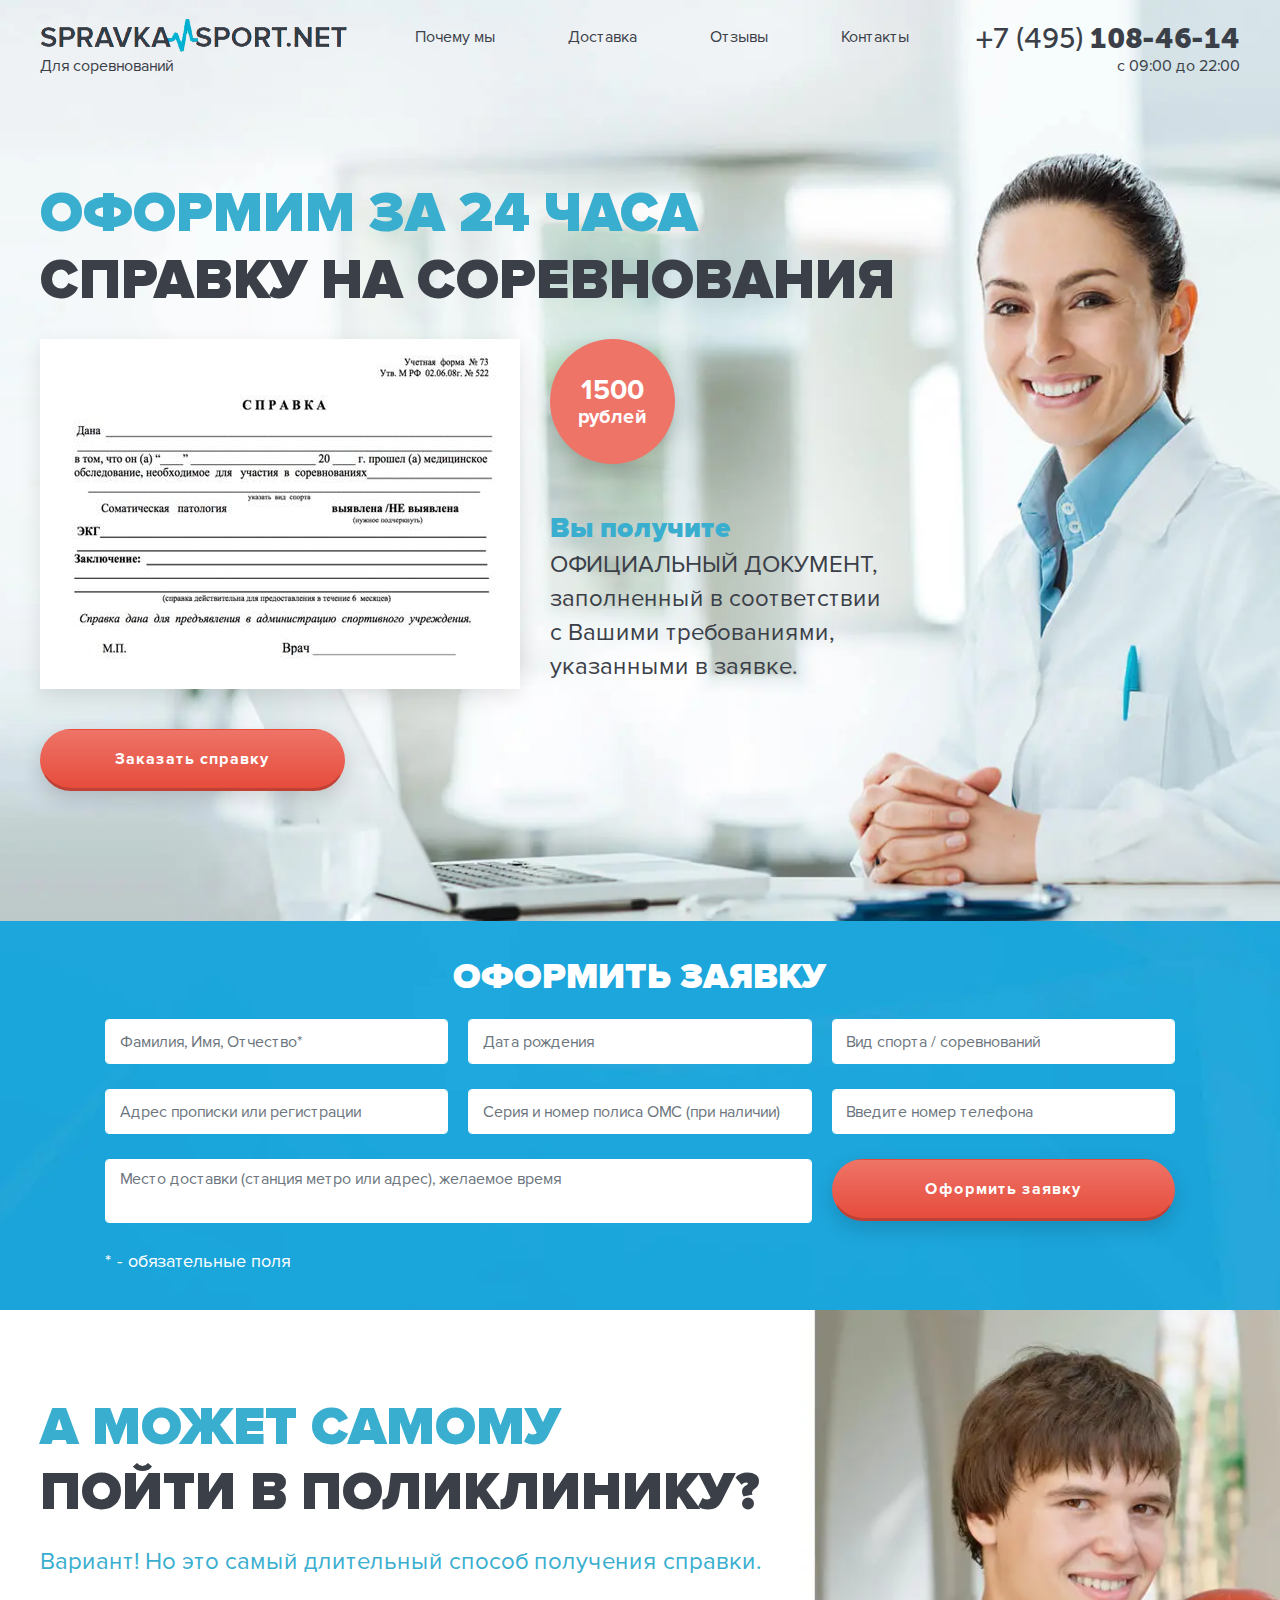
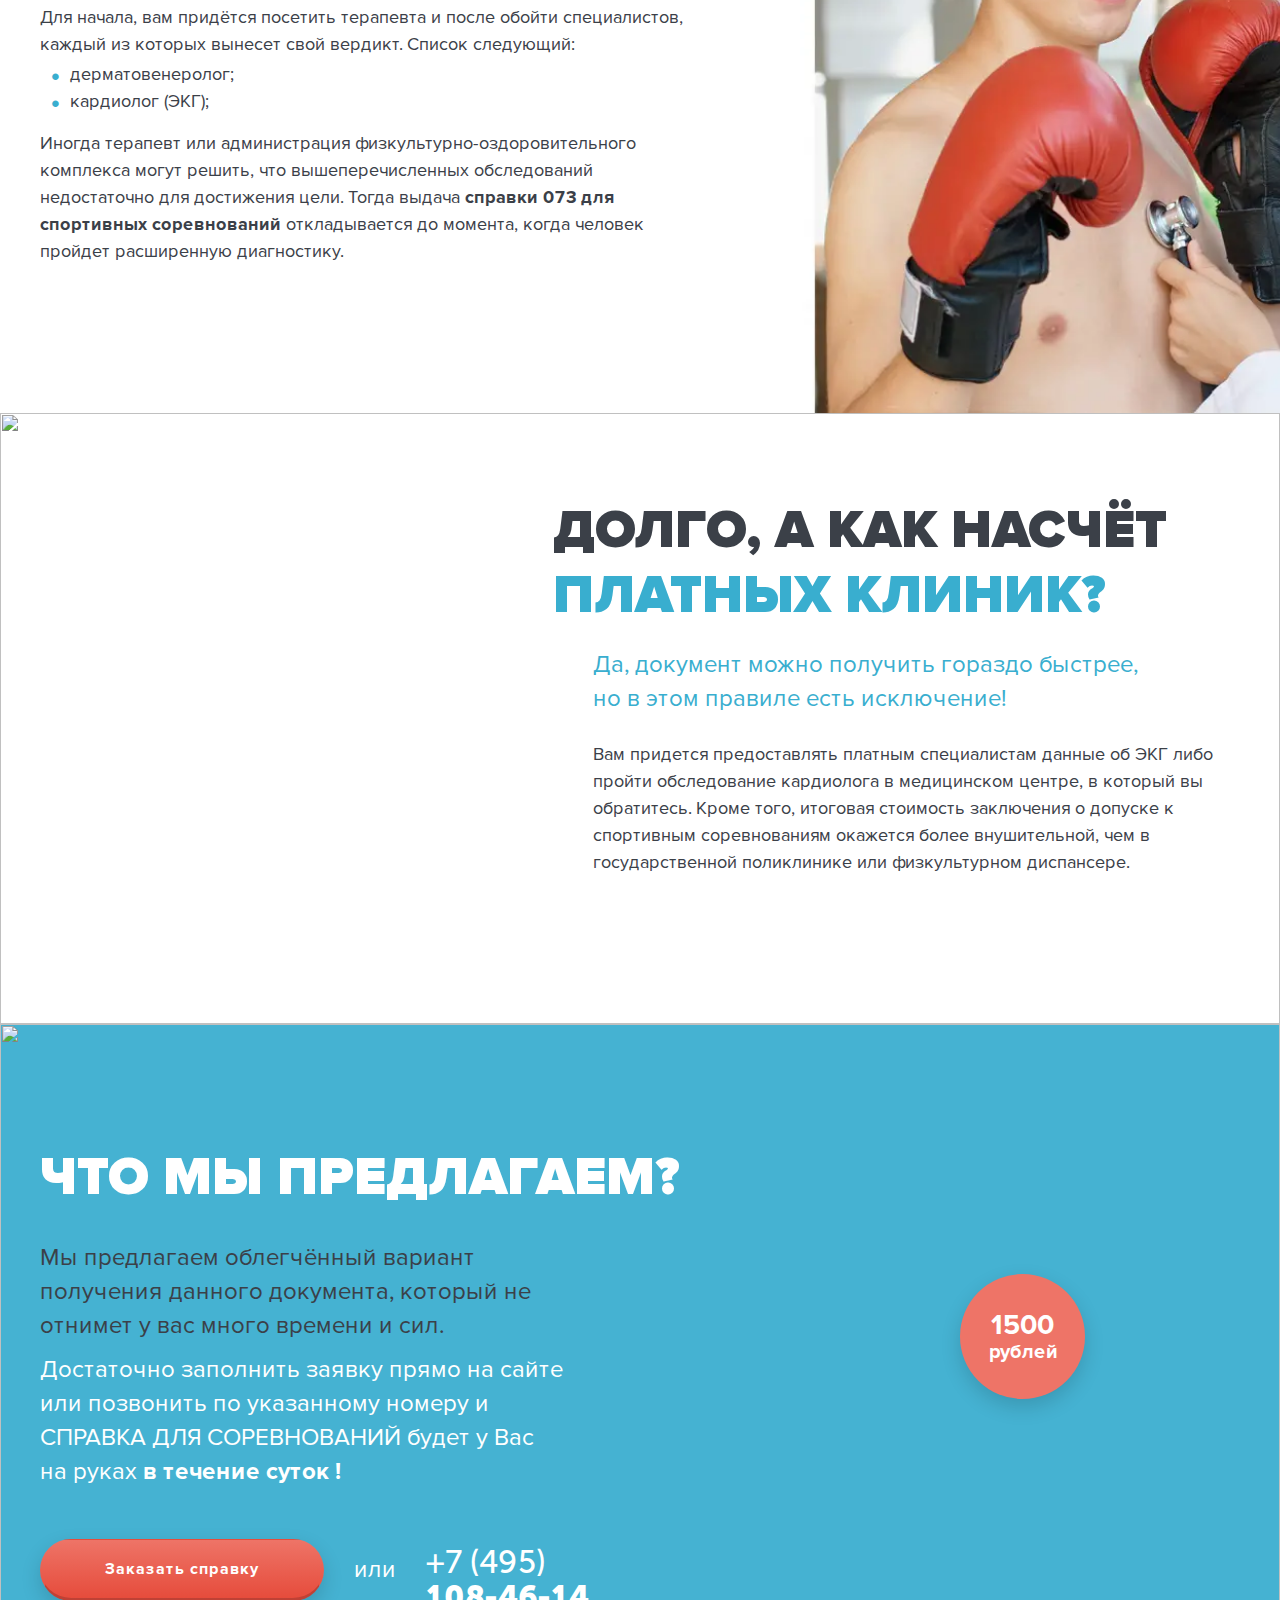
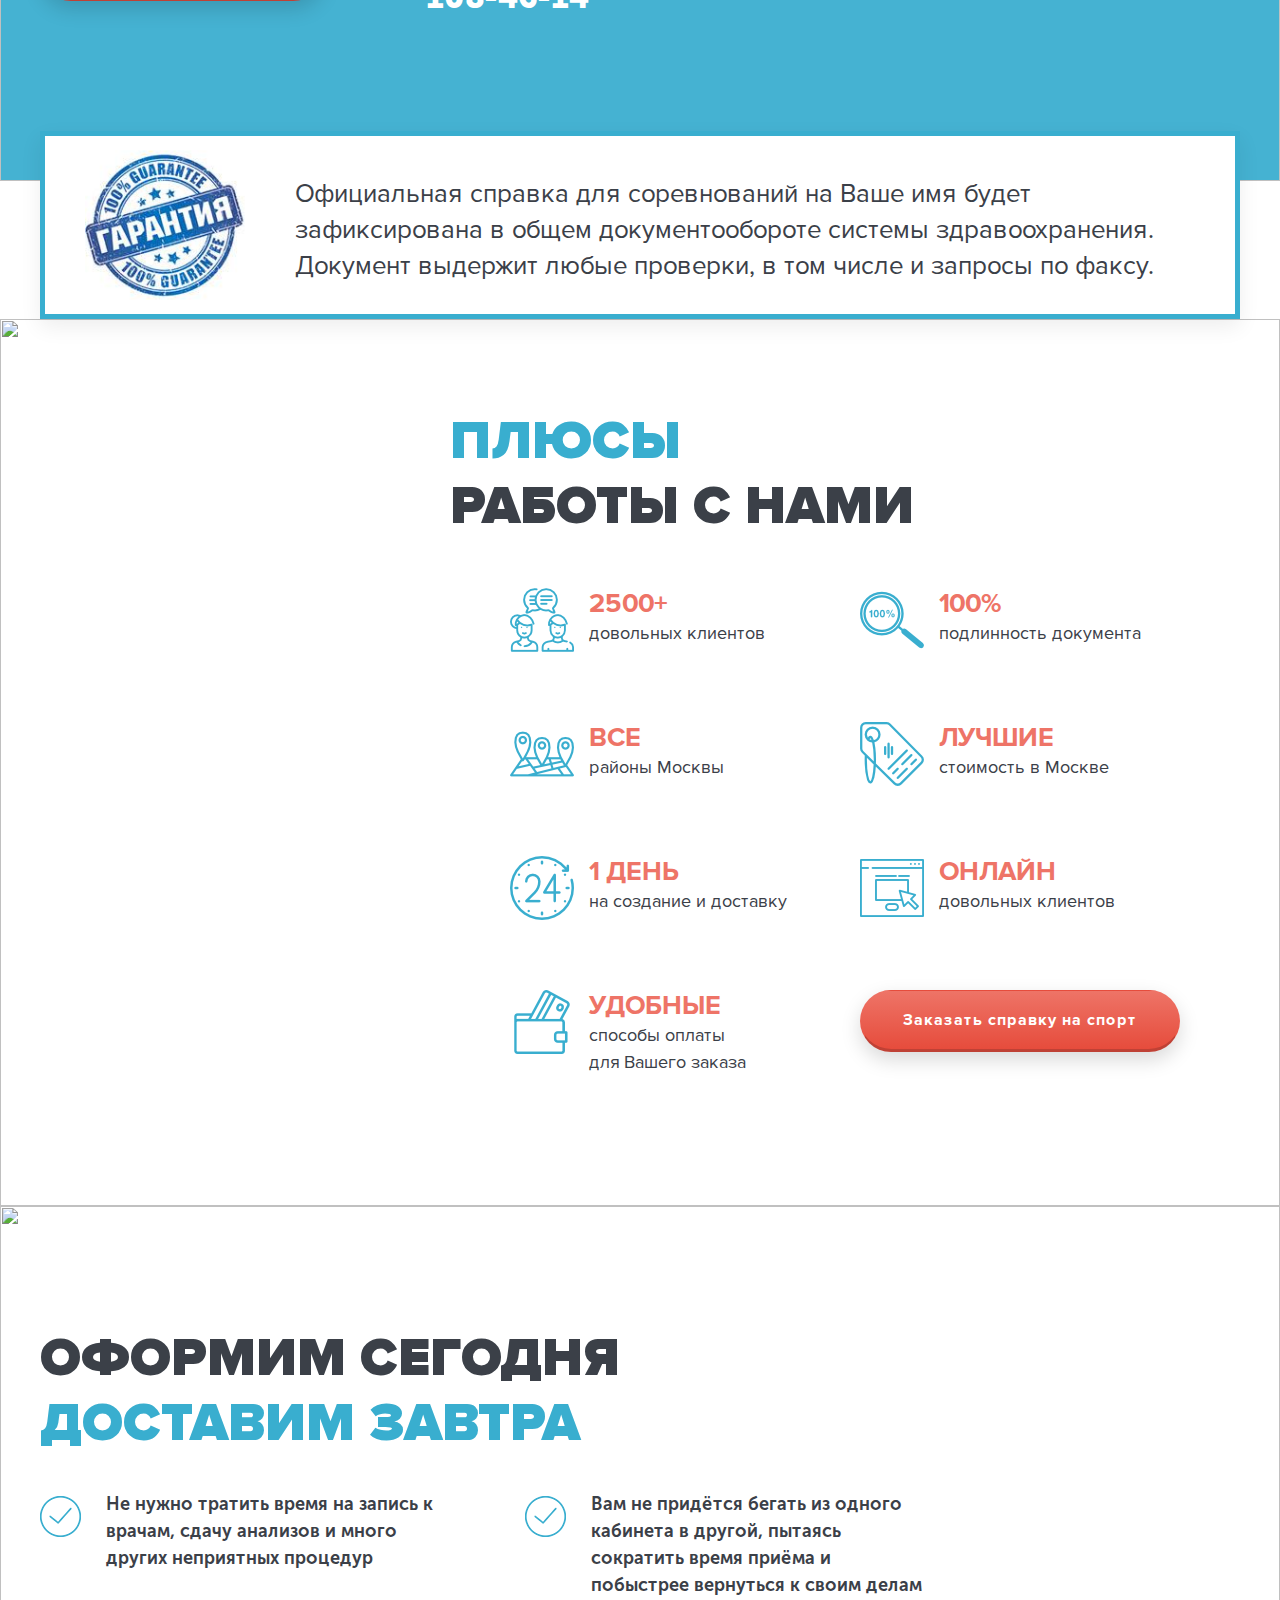
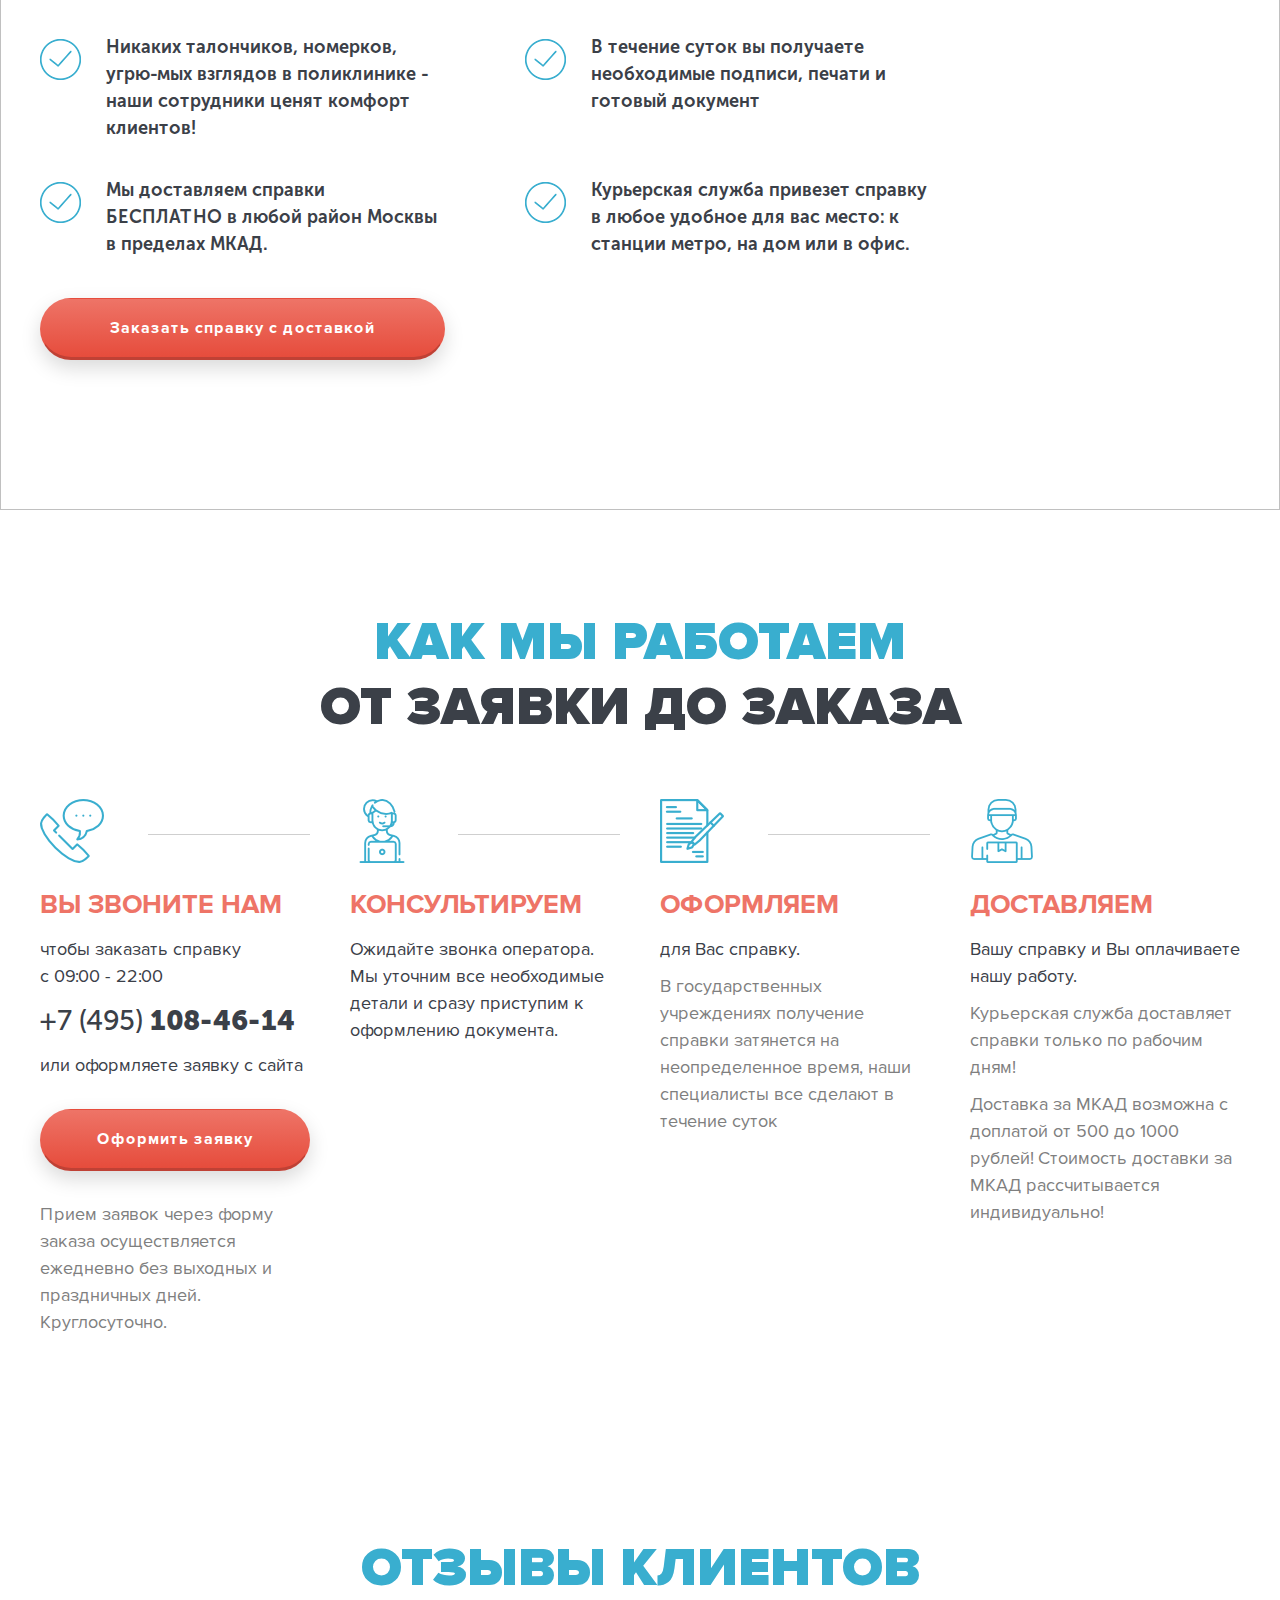
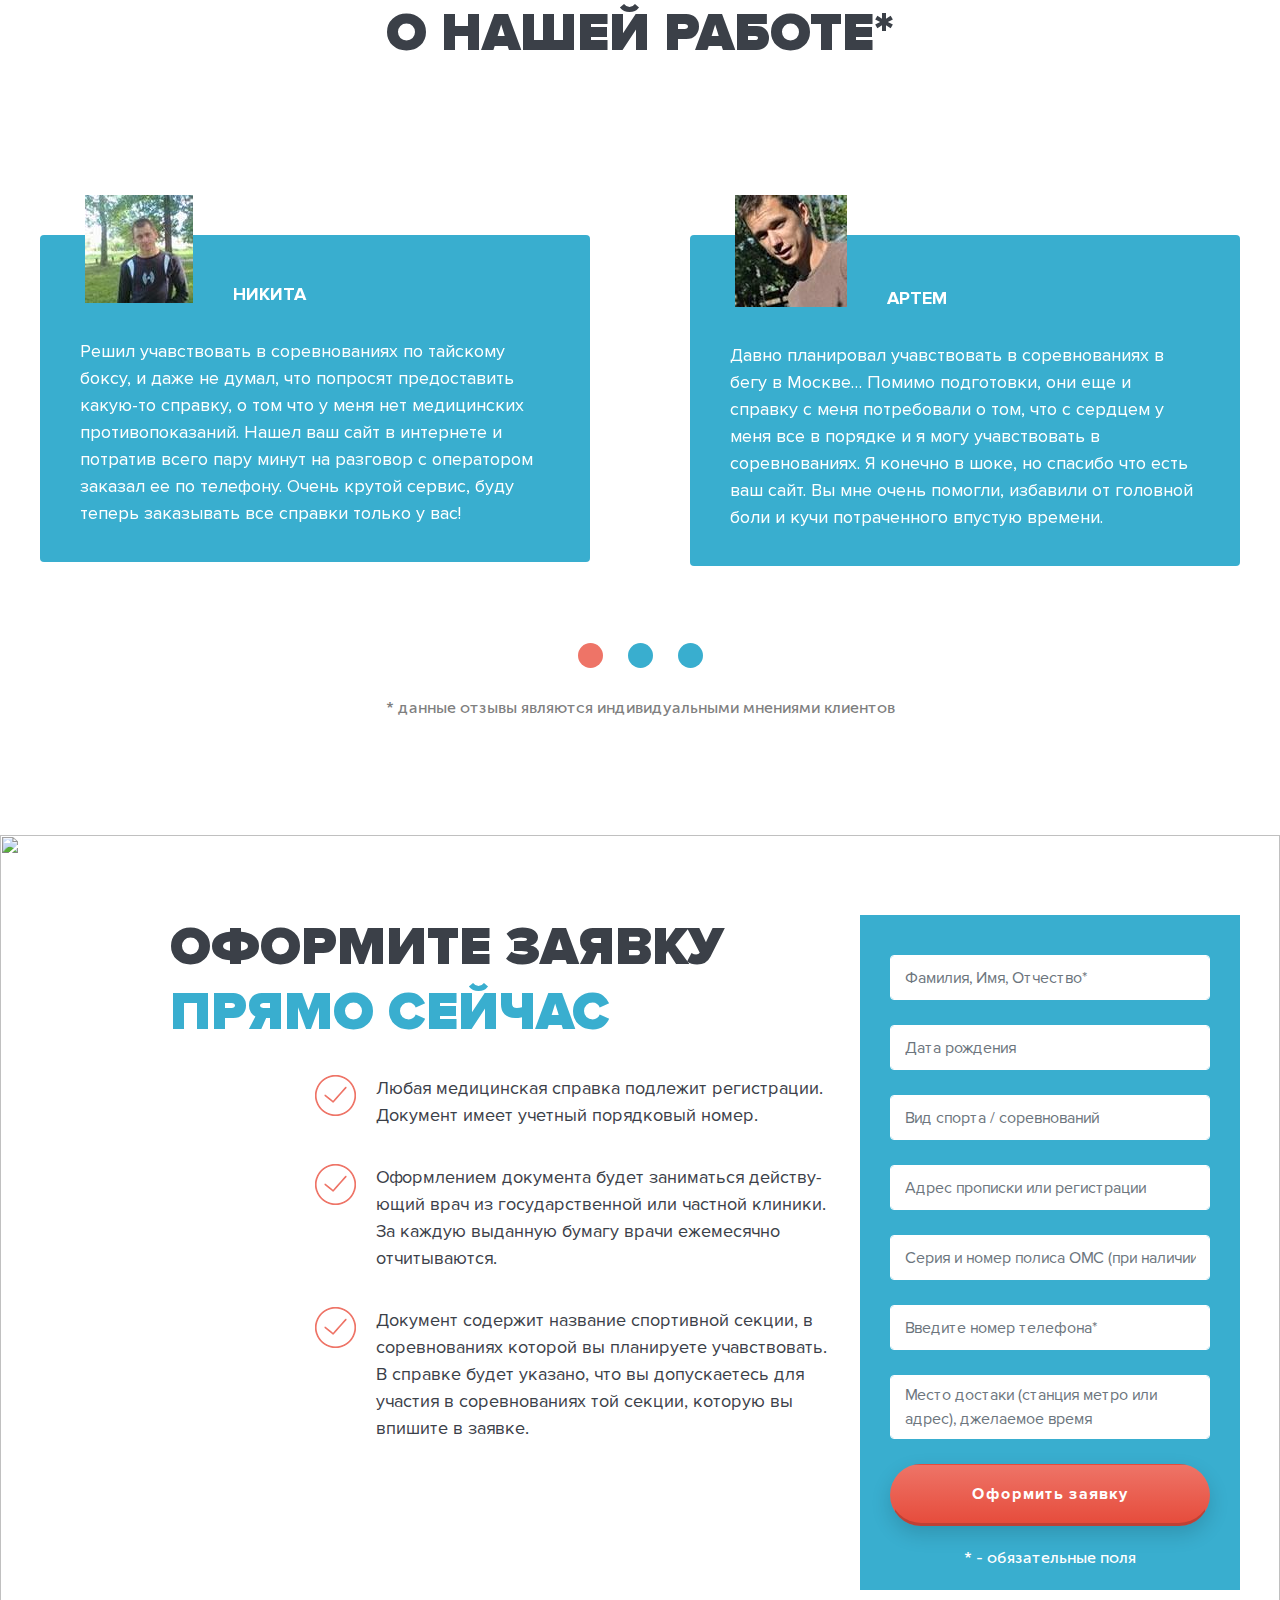
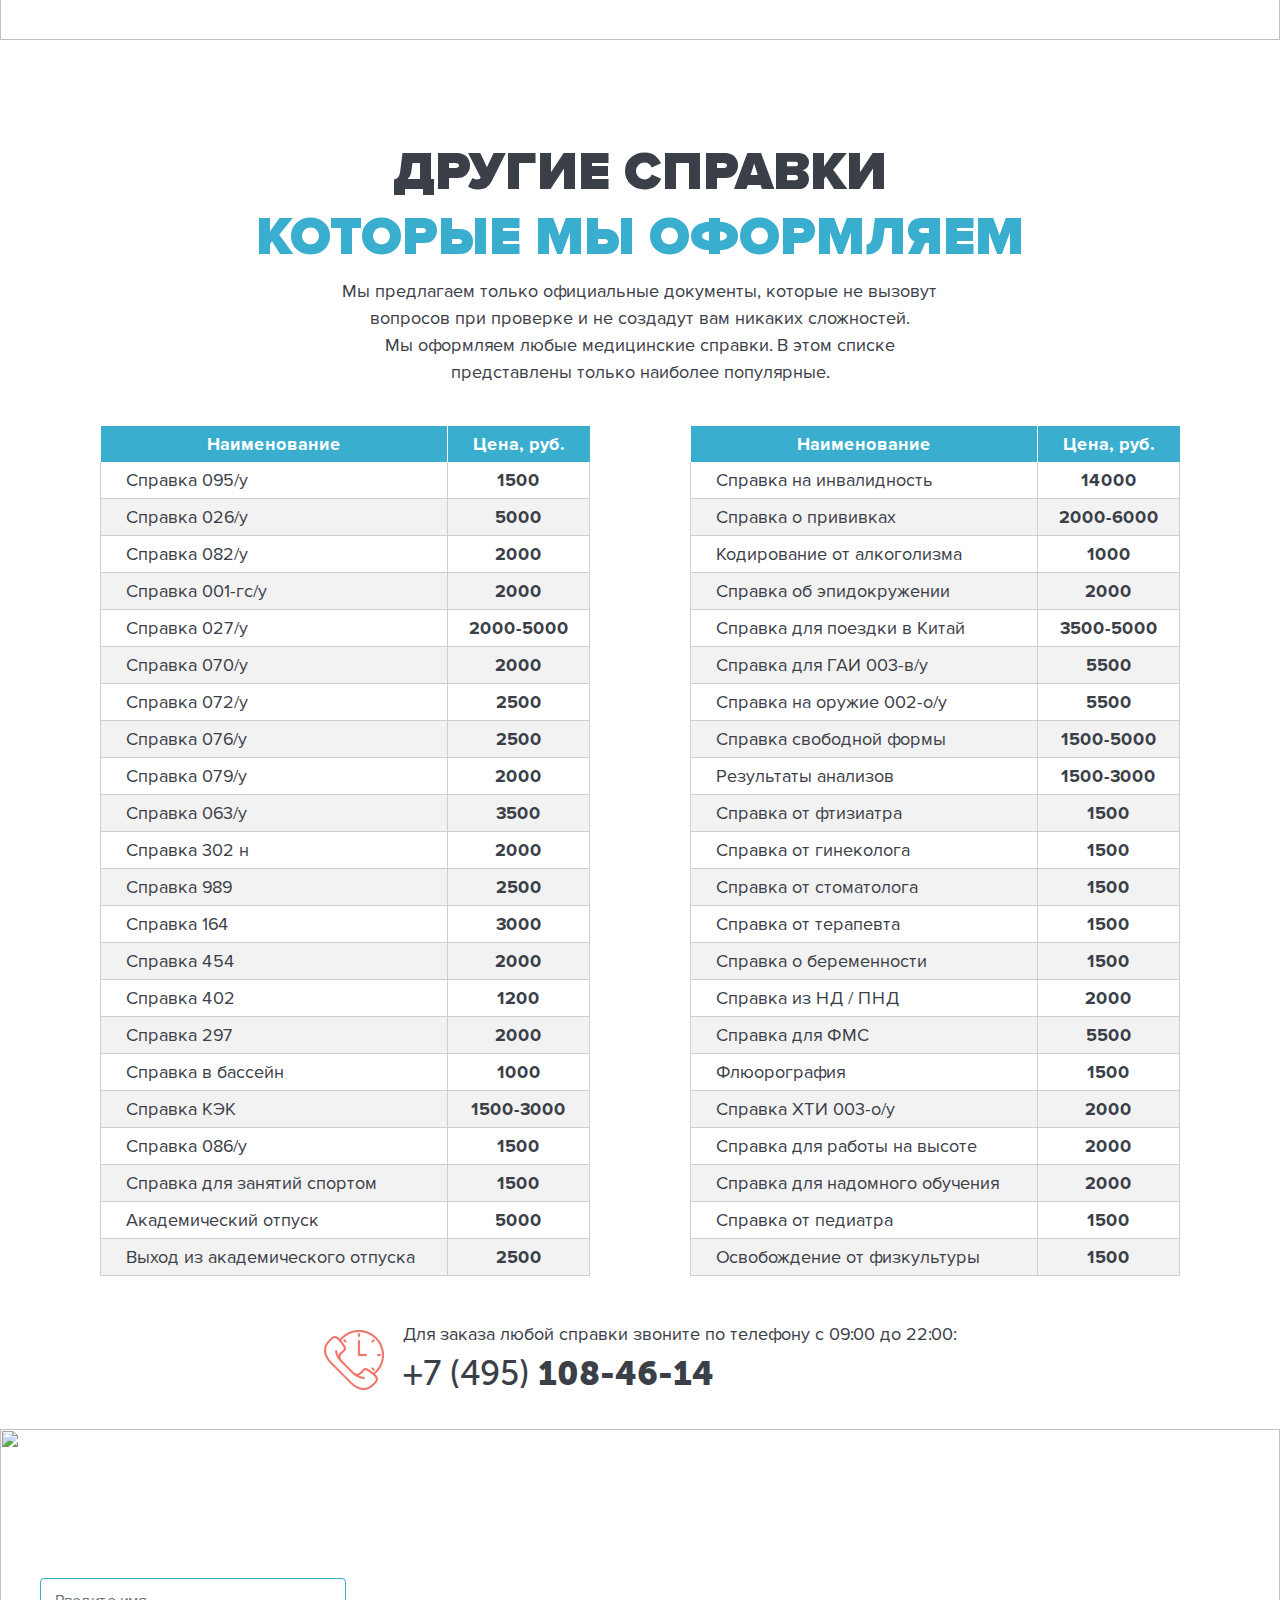
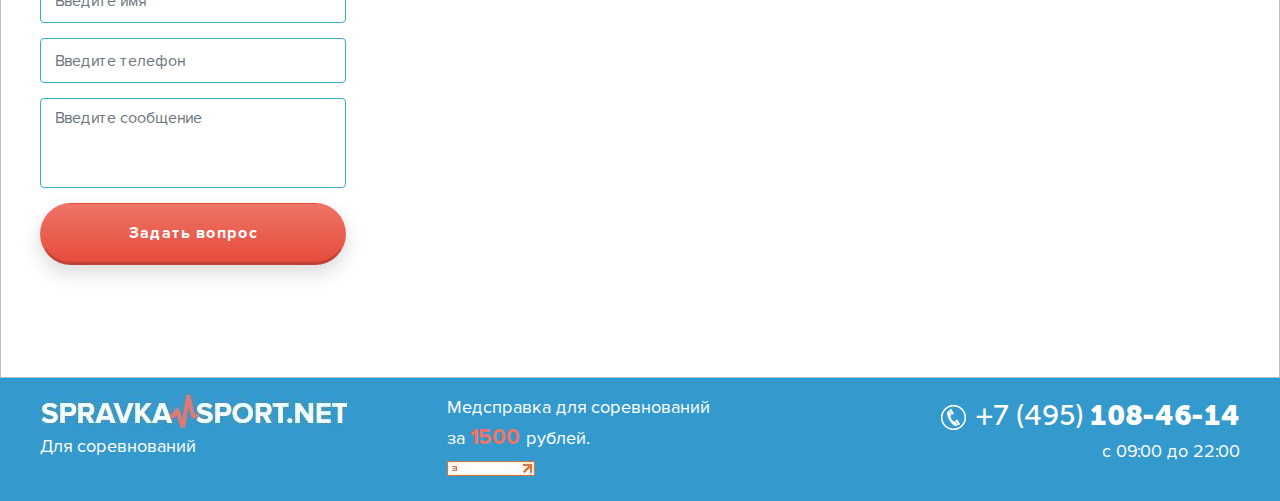
==== commit 93a91021: "parallax fix" ====
--- a/public/index.html
+++ b/public/index.html
@@ -544,7 +544,7 @@
 			</section>
 			<!-- end s-how-work-->
 			<!-- start s-rew-->
-			<section class="s-rew bg-wrap section" id="s-rew"><div class="parallax-window" data-parallax="scroll" data-image-src="/img/@2x/rew-bg.jpg"></div>
+			<section class="s-rew bg-wrap section" id="s-rew"><div class="parallax-window" data-parallax="scroll" data-image-src="img/@2x/rew-bg.jpg"></div>
 				<div class="container">
 					<h2> <span>Отзывы клиентов </span>о нашей работе*</h2>
 					<div class="s-rew__slider s-rew__slider--js">
@@ -694,7 +694,7 @@
 			</section>
 			<!-- end s-order-->
 			<!-- start s-list-->
-			<section class="s-list bg-wrap section" id="s-list"><div class="parallax-window" data-parallax="scroll" data-image-src="/img/@2x/list-bg.jpg"></div>
+			<section class="s-list bg-wrap section" id="s-list"><div class="parallax-window" data-parallax="scroll" data-image-src="img/@2x/list-bg.jpg"></div>
 				<div class="container">
 					<h2>ДРУГИЕ СПРАВКИ <span>КОТОРЫЕ МЫ ОФОРМЛЯЕМ</span></h2>
 					<div class="s-list__subtitle">Мы предлагаем только официальные документы, которые не вызовут вопросов при проверке и не создадут вам никаких сложностей. <br>Мы оформляем любые медицинские справки. В этом списке представлены только наиболее популярные.
--- a/public/css/main.min.css
+++ b/public/css/main.min.css
@@ -3,4 +3,4 @@
  * Copyright 2011-2019 The Bootstrap Authors
  * Copyright 2011-2019 Twitter, Inc.
  * Licensed under MIT (https://github.com/twbs/bootstrap/blob/master/LICENSE)
- */*,::after,::before{-webkit-box-sizing:border-box;box-sizing:border-box}html{font-family:sans-serif;line-height:1.15;-webkit-text-size-adjust:100%;-webkit-tap-highlight-color:transparent}article,aside,figcaption,figure,footer,header,hgroup,main,nav,section{display:block}body{margin:0;font-family:Proxima,-apple-system,BlinkMacSystemFont,"Segoe UI",Roboto,"Helvetica Neue",Arial,"Noto Sans",sans-serif,"Apple Color Emoji","Segoe UI Emoji","Segoe UI Symbol","Noto Color Emoji";font-size:1rem;font-weight:400;line-height:1.5;color:#3b4048;text-align:left;background-color:#fff}[tabindex="-1"]:focus:not(:focus-visible){outline:0!important}hr{-webkit-box-sizing:content-box;box-sizing:content-box;height:0;overflow:visible}h1,h2,h3,h4,h5,h6{margin-top:0;margin-bottom:.5rem}p{margin-top:0;margin-bottom:1rem}abbr[data-original-title],abbr[title]{text-decoration:underline;-webkit-text-decoration:underline dotted;text-decoration:underline dotted;cursor:help;border-bottom:0;-webkit-text-decoration-skip-ink:none;text-decoration-skip-ink:none}address{margin-bottom:1rem;font-style:normal;line-height:inherit}dl,ol,ul{margin-top:0;margin-bottom:1rem}ol ol,ol ul,ul ol,ul ul{margin-bottom:0}dt{font-weight:700}dd{margin-bottom:.5rem;margin-left:0}blockquote{margin:0 0 1rem}b,strong{font-weight:bolder}small{font-size:80%}sub,sup{position:relative;font-size:75%;line-height:0;vertical-align:baseline}sub{bottom:-.25em}sup{top:-.5em}a{color:#39aecf;text-decoration:none;background-color:transparent}a:hover{color:#257e97;text-decoration:underline}a:not([href]):not([tabindex]){color:inherit;text-decoration:none}a:not([href]):not([tabindex]):focus,a:not([href]):not([tabindex]):hover{color:inherit;text-decoration:none}a:not([href]):not([tabindex]):focus{outline:0}code,kbd,pre,samp{font-family:Museo,SFMono-Regular,Menlo,Monaco,Consolas,"Liberation Mono","Courier New",monospace;font-size:1em}pre{margin-top:0;margin-bottom:1rem;overflow:auto}figure{margin:0 0 1rem}img{vertical-align:middle;border-style:none}svg{overflow:hidden;vertical-align:middle}table{border-collapse:collapse}caption{padding-top:.75rem;padding-bottom:.75rem;color:#6c757d;text-align:left;caption-side:bottom}th{text-align:inherit}label{display:inline-block;margin-bottom:.5rem}button{border-radius:0}button:focus{outline:1px dotted;outline:5px auto -webkit-focus-ring-color}button,input,optgroup,select,textarea{margin:0;font-family:inherit;font-size:inherit;line-height:inherit}button,input{overflow:visible}button,select{text-transform:none}select{word-wrap:normal}[type=button],[type=reset],[type=submit],button{-webkit-appearance:button}[type=button]:not(:disabled),[type=reset]:not(:disabled),[type=submit]:not(:disabled),button:not(:disabled){cursor:pointer}[type=button]::-moz-focus-inner,[type=reset]::-moz-focus-inner,[type=submit]::-moz-focus-inner,button::-moz-focus-inner{padding:0;border-style:none}input[type=checkbox],input[type=radio]{-webkit-box-sizing:border-box;box-sizing:border-box;padding:0}input[type=date],input[type=datetime-local],input[type=month],input[type=time]{-webkit-appearance:listbox}textarea{overflow:auto;resize:vertical}fieldset{min-width:0;padding:0;margin:0;border:0}legend{display:block;width:100%;max-width:100%;padding:0;margin-bottom:.5rem;font-size:1.5rem;line-height:inherit;color:inherit;white-space:normal}progress{vertical-align:baseline}[type=number]::-webkit-inner-spin-button,[type=number]::-webkit-outer-spin-button{height:auto}[type=search]{outline-offset:-2px;-webkit-appearance:none}[type=search]::-webkit-search-decoration{-webkit-appearance:none}::-webkit-file-upload-button{font:inherit;-webkit-appearance:button}output{display:inline-block}summary{display:list-item;cursor:pointer}template{display:none}[hidden]{display:none!important}.h1,.h2,.h3,.h4,.h5,.h6,.section-title,h1,h2,h3,h4,h5,h6{margin-bottom:.5rem;font-weight:500;line-height:1.2}.h1,h1{font-size:3.11111rem}.h2,.section-title,h2{font-size:3rem}.h3,h3{font-size:2rem}.h4,h4{font-size:1.5rem}.h5,h5{font-size:1.25rem}.h6,h6{font-size:1rem}.lead{font-size:1.25rem;font-weight:300}.display-1{font-size:6rem;font-weight:300;line-height:1.2}.display-2{font-size:5.5rem;font-weight:300;line-height:1.2}.display-3{font-size:4.5rem;font-weight:300;line-height:1.2}.display-4{font-size:3.5rem;font-weight:300;line-height:1.2}hr{margin-top:1rem;margin-bottom:1rem;border:0;border-top:1px solid rgba(0,0,0,.1)}.small,small{font-size:80%;font-weight:400}.mark,mark{padding:.2em;background-color:#fcf8e3}.list-unstyled{padding-left:0;list-style:none}.list-inline{padding-left:0;list-style:none}.list-inline-item{display:inline-block}.list-inline-item:not(:last-child){margin-right:.5rem}.initialism{font-size:90%;text-transform:uppercase}.blockquote{margin-bottom:1rem;font-size:1.25rem}.blockquote-footer{display:block;font-size:80%;color:#6c757d}.blockquote-footer::before{content:"\2014\00A0"}.container{width:100%;padding-right:15px;padding-left:15px;margin-right:auto;margin-left:auto;max-width:380px}.container-fluid{width:100%;padding-right:15px;padding-left:15px;margin-right:auto;margin-left:auto}.row{display:-webkit-box;display:-webkit-flex;display:-ms-flexbox;display:flex;-webkit-flex-wrap:wrap;-ms-flex-wrap:wrap;flex-wrap:wrap;margin-right:-15px;margin-left:-15px}.no-gutters{margin-right:0;margin-left:0}.no-gutters>.col,.no-gutters>[class*=col-],.top-nav.fixed-style .no-gutters>.top-nav__img-col,.top-nav.fixed-style .no-gutters>.top-nav__mnu-col,.top-nav.static-style .no-gutters>.top-nav__img-col,.top-nav.static-style .no-gutters>.top-nav__mnu-col,.top-nav.static-style .no-gutters>.top-nav__phone-col{padding-right:0;padding-left:0}.col,.col-1,.col-10,.col-11,.col-12,.col-2,.col-3,.col-4,.col-5,.col-6,.col-7,.col-8,.col-9,.col-auto,.col-lg,.col-lg-1,.col-lg-10,.col-lg-11,.col-lg-12,.col-lg-2,.col-lg-3,.col-lg-4,.col-lg-5,.col-lg-6,.col-lg-7,.col-lg-8,.col-lg-9,.col-lg-auto,.col-md,.col-md-1,.col-md-10,.col-md-11,.col-md-12,.col-md-2,.col-md-3,.col-md-4,.col-md-5,.col-md-6,.col-md-7,.col-md-8,.col-md-9,.col-md-auto,.col-sm,.col-sm-1,.col-sm-10,.col-sm-11,.col-sm-12,.col-sm-2,.col-sm-3,.col-sm-4,.col-sm-5,.col-sm-6,.col-sm-7,.col-sm-8,.col-sm-9,.col-sm-auto,.col-xl,.col-xl-1,.col-xl-10,.col-xl-11,.col-xl-12,.col-xl-2,.col-xl-3,.col-xl-4,.col-xl-5,.col-xl-6,.col-xl-7,.col-xl-8,.col-xl-9,.col-xl-auto,.top-nav.fixed-style .top-nav__img-col,.top-nav.fixed-style .top-nav__mnu-col,.top-nav.static-style .top-nav__img-col,.top-nav.static-style .top-nav__mnu-col,.top-nav.static-style .top-nav__phone-col{position:relative;width:100%;padding-right:15px;padding-left:15px}.col,.top-nav.fixed-style .top-nav__img-col,.top-nav.fixed-style .top-nav__mnu-col,.top-nav.static-style .top-nav__img-col,.top-nav.static-style .top-nav__mnu-col,.top-nav.static-style .top-nav__phone-col{-webkit-flex-basis:0;-ms-flex-preferred-size:0;flex-basis:0;-webkit-box-flex:1;-webkit-flex-grow:1;-ms-flex-positive:1;flex-grow:1;max-width:100%}.col-auto{-webkit-box-flex:0;-webkit-flex:0 0 auto;-ms-flex:0 0 auto;flex:0 0 auto;width:auto;max-width:100%}.col-1{-webkit-box-flex:0;-webkit-flex:0 0 8.33333%;-ms-flex:0 0 8.33333%;flex:0 0 8.33333%;max-width:8.33333%}.col-2{-webkit-box-flex:0;-webkit-flex:0 0 16.66667%;-ms-flex:0 0 16.66667%;flex:0 0 16.66667%;max-width:16.66667%}.col-3{-webkit-box-flex:0;-webkit-flex:0 0 25%;-ms-flex:0 0 25%;flex:0 0 25%;max-width:25%}.col-4{-webkit-box-flex:0;-webkit-flex:0 0 33.33333%;-ms-flex:0 0 33.33333%;flex:0 0 33.33333%;max-width:33.33333%}.col-5{-webkit-box-flex:0;-webkit-flex:0 0 41.66667%;-ms-flex:0 0 41.66667%;flex:0 0 41.66667%;max-width:41.66667%}.col-6{-webkit-box-flex:0;-webkit-flex:0 0 50%;-ms-flex:0 0 50%;flex:0 0 50%;max-width:50%}.col-7{-webkit-box-flex:0;-webkit-flex:0 0 58.33333%;-ms-flex:0 0 58.33333%;flex:0 0 58.33333%;max-width:58.33333%}.col-8{-webkit-box-flex:0;-webkit-flex:0 0 66.66667%;-ms-flex:0 0 66.66667%;flex:0 0 66.66667%;max-width:66.66667%}.col-9{-webkit-box-flex:0;-webkit-flex:0 0 75%;-ms-flex:0 0 75%;flex:0 0 75%;max-width:75%}.col-10{-webkit-box-flex:0;-webkit-flex:0 0 83.33333%;-ms-flex:0 0 83.33333%;flex:0 0 83.33333%;max-width:83.33333%}.col-11{-webkit-box-flex:0;-webkit-flex:0 0 91.66667%;-ms-flex:0 0 91.66667%;flex:0 0 91.66667%;max-width:91.66667%}.col-12{-webkit-box-flex:0;-webkit-flex:0 0 100%;-ms-flex:0 0 100%;flex:0 0 100%;max-width:100%}.order-first{-webkit-box-ordinal-group:0;-webkit-order:-1;-ms-flex-order:-1;order:-1}.order-last{-webkit-box-ordinal-group:14;-webkit-order:13;-ms-flex-order:13;order:13}.order-0{-webkit-box-ordinal-group:1;-webkit-order:0;-ms-flex-order:0;order:0}.order-1{-webkit-box-ordinal-group:2;-webkit-order:1;-ms-flex-order:1;order:1}.order-2{-webkit-box-ordinal-group:3;-webkit-order:2;-ms-flex-order:2;order:2}.order-3{-webkit-box-ordinal-group:4;-webkit-order:3;-ms-flex-order:3;order:3}.order-4{-webkit-box-ordinal-group:5;-webkit-order:4;-ms-flex-order:4;order:4}.order-5{-webkit-box-ordinal-group:6;-webkit-order:5;-ms-flex-order:5;order:5}.order-6{-webkit-box-ordinal-group:7;-webkit-order:6;-ms-flex-order:6;order:6}.order-7{-webkit-box-ordinal-group:8;-webkit-order:7;-ms-flex-order:7;order:7}.order-8{-webkit-box-ordinal-group:9;-webkit-order:8;-ms-flex-order:8;order:8}.order-9{-webkit-box-ordinal-group:10;-webkit-order:9;-ms-flex-order:9;order:9}.order-10{-webkit-box-ordinal-group:11;-webkit-order:10;-ms-flex-order:10;order:10}.order-11{-webkit-box-ordinal-group:12;-webkit-order:11;-ms-flex-order:11;order:11}.order-12{-webkit-box-ordinal-group:13;-webkit-order:12;-ms-flex-order:12;order:12}.offset-1{margin-left:8.33333%}.offset-2{margin-left:16.66667%}.offset-3{margin-left:25%}.offset-4{margin-left:33.33333%}.offset-5{margin-left:41.66667%}.offset-6{margin-left:50%}.offset-7{margin-left:58.33333%}.offset-8{margin-left:66.66667%}.offset-9{margin-left:75%}.offset-10{margin-left:83.33333%}.offset-11{margin-left:91.66667%}.form-control,.form-wrap__input{display:block;width:100%;height:calc(1.5em + .75rem + 2px);padding:.375rem .75rem;font-size:1rem;font-weight:400;line-height:1.5;color:#495057;background-color:#fff;background-clip:padding-box;border:1px solid #ced4da;border-radius:.25rem;-webkit-transition:border-color .15s ease-in-out,-webkit-box-shadow .15s ease-in-out;transition:border-color .15s ease-in-out,-webkit-box-shadow .15s ease-in-out;-o-transition:border-color .15s ease-in-out,box-shadow .15s ease-in-out;transition:border-color .15s ease-in-out,box-shadow .15s ease-in-out;transition:border-color .15s ease-in-out,box-shadow .15s ease-in-out,-webkit-box-shadow .15s ease-in-out}.form-control::-ms-expand,.form-wrap__input::-ms-expand{background-color:transparent;border:0}.form-control:focus,.form-wrap__input:focus{color:#495057;background-color:#fff;border-color:#a0d8e8;outline:0;-webkit-box-shadow:0 0 0 .2rem rgba(57,174,207,.25);box-shadow:0 0 0 .2rem rgba(57,174,207,.25)}.form-control::-webkit-input-placeholder,.form-wrap__input::-webkit-input-placeholder{color:#6c757d;opacity:1}.form-control::-moz-placeholder,.form-wrap__input::-moz-placeholder{color:#6c757d;opacity:1}.form-control:-ms-input-placeholder,.form-wrap__input:-ms-input-placeholder{color:#6c757d;opacity:1}.form-control::-ms-input-placeholder,.form-wrap__input::-ms-input-placeholder{color:#6c757d;opacity:1}.form-control::placeholder,.form-wrap__input::placeholder{color:#6c757d;opacity:1}.form-control:disabled,.form-control[readonly],.form-wrap__input:disabled,.form-wrap__input[readonly]{background-color:#e9ecef;opacity:1}select.form-control:focus::-ms-value,select.form-wrap__input:focus::-ms-value{color:#495057;background-color:#fff}.form-control-file,.form-control-range{display:block;width:100%}.col-form-label{padding-top:calc(.375rem + 1px);padding-bottom:calc(.375rem + 1px);margin-bottom:0;font-size:inherit;line-height:1.5}.col-form-label-lg{padding-top:calc(.5rem + 1px);padding-bottom:calc(.5rem + 1px);font-size:1.25rem;line-height:1.5}.col-form-label-sm{padding-top:calc(.25rem + 1px);padding-bottom:calc(.25rem + 1px);font-size:.875rem;line-height:1.5}.form-control-plaintext{display:block;width:100%;padding-top:.375rem;padding-bottom:.375rem;margin-bottom:0;line-height:1.5;color:#3b4048;background-color:transparent;border:solid transparent;border-width:1px 0}.form-control-plaintext.form-control-lg,.form-control-plaintext.form-control-sm{padding-right:0;padding-left:0}.form-control-sm{height:calc(1.5em + .5rem + 2px);padding:.25rem .5rem;font-size:.875rem;line-height:1.5;border-radius:.2rem}.form-control-lg{height:calc(1.5em + 1rem + 2px);padding:.5rem 1rem;font-size:1.25rem;line-height:1.5;border-radius:.3rem}select.form-control[multiple],select.form-control[size],select.form-wrap__input[multiple],select.form-wrap__input[size]{height:auto}textarea.form-control,textarea.form-wrap__input{height:auto}.form-group,.form-wrap__input-wrap{margin-bottom:1rem}.form-text{display:block;margin-top:.25rem}.form-row{display:-webkit-box;display:-webkit-flex;display:-ms-flexbox;display:flex;-webkit-flex-wrap:wrap;-ms-flex-wrap:wrap;flex-wrap:wrap;margin-right:-5px;margin-left:-5px}.form-row>.col,.form-row>[class*=col-],.top-nav.fixed-style .form-row>.top-nav__img-col,.top-nav.fixed-style .form-row>.top-nav__mnu-col,.top-nav.static-style .form-row>.top-nav__img-col,.top-nav.static-style .form-row>.top-nav__mnu-col,.top-nav.static-style .form-row>.top-nav__phone-col{padding-right:5px;padding-left:5px}.form-check{position:relative;display:block;padding-left:1.25rem}.form-check-input{position:absolute;margin-top:.3rem;margin-left:-1.25rem}.form-check-input:disabled~.form-check-label{color:#6c757d}.form-check-label{margin-bottom:0}.form-check-inline{display:-webkit-inline-box;display:-webkit-inline-flex;display:-ms-inline-flexbox;display:inline-flex;-webkit-box-align:center;-webkit-align-items:center;-ms-flex-align:center;align-items:center;padding-left:0;margin-right:.75rem}.form-check-inline .form-check-input{position:static;margin-top:0;margin-right:.3125rem;margin-left:0}.valid-feedback{display:none;width:100%;margin-top:.25rem;font-size:80%;color:#28a745}.valid-tooltip{position:absolute;top:100%;z-index:5;display:none;max-width:100%;padding:.25rem .5rem;margin-top:.1rem;font-size:.875rem;line-height:1.5;color:#fff;background-color:rgba(40,167,69,.9);border-radius:.25rem}.form-control.is-valid,.is-valid.form-wrap__input,.was-validated .form-control:valid,.was-validated .form-wrap__input:valid{border-color:#28a745;padding-right:calc(1.5em + .75rem);background-image:url("data:image/svg+xml,%3csvg xmlns='http://www.w3.org/2000/svg' viewBox='0 0 8 8'%3e%3cpath fill='%2328a745' d='M2.3 6.73L.6 4.53c-.4-1.04.46-1.4 1.1-.8l1.1 1.4 3.4-3.8c.6-.63 1.6-.27 1.2.7l-4 4.6c-.43.5-.8.4-1.1.1z'/%3e%3c/svg%3e");background-repeat:no-repeat;background-position:center right calc(.375em + .1875rem);background-size:calc(.75em + .375rem) calc(.75em + .375rem)}.form-control.is-valid:focus,.is-valid.form-wrap__input:focus,.was-validated .form-control:valid:focus,.was-validated .form-wrap__input:valid:focus{border-color:#28a745;-webkit-box-shadow:0 0 0 .2rem rgba(40,167,69,.25);box-shadow:0 0 0 .2rem rgba(40,167,69,.25)}.form-control.is-valid~.valid-feedback,.form-control.is-valid~.valid-tooltip,.is-valid.form-wrap__input~.valid-feedback,.is-valid.form-wrap__input~.valid-tooltip,.was-validated .form-control:valid~.valid-feedback,.was-validated .form-control:valid~.valid-tooltip,.was-validated .form-wrap__input:valid~.valid-feedback,.was-validated .form-wrap__input:valid~.valid-tooltip{display:block}.was-validated textarea.form-control:valid,.was-validated textarea.form-wrap__input:valid,textarea.form-control.is-valid,textarea.is-valid.form-wrap__input{padding-right:calc(1.5em + .75rem);background-position:top calc(.375em + .1875rem) right calc(.375em + .1875rem)}.custom-select.is-valid,.was-validated .custom-select:valid{border-color:#28a745;padding-right:calc((1em + .75rem) * 3 / 4 + 1.75rem);background:url("data:image/svg+xml,%3csvg xmlns='http://www.w3.org/2000/svg' viewBox='0 0 4 5'%3e%3cpath fill='%23343a40' d='M2 0L0 2h4zm0 5L0 3h4z'/%3e%3c/svg%3e") no-repeat right .75rem center/8px 10px,url("data:image/svg+xml,%3csvg xmlns='http://www.w3.org/2000/svg' viewBox='0 0 8 8'%3e%3cpath fill='%2328a745' d='M2.3 6.73L.6 4.53c-.4-1.04.46-1.4 1.1-.8l1.1 1.4 3.4-3.8c.6-.63 1.6-.27 1.2.7l-4 4.6c-.43.5-.8.4-1.1.1z'/%3e%3c/svg%3e") #fff no-repeat center right 1.75rem/calc(.75em + .375rem) calc(.75em + .375rem)}.custom-select.is-valid:focus,.was-validated .custom-select:valid:focus{border-color:#28a745;-webkit-box-shadow:0 0 0 .2rem rgba(40,167,69,.25);box-shadow:0 0 0 .2rem rgba(40,167,69,.25)}.custom-select.is-valid~.valid-feedback,.custom-select.is-valid~.valid-tooltip,.was-validated .custom-select:valid~.valid-feedback,.was-validated .custom-select:valid~.valid-tooltip{display:block}.form-control-file.is-valid~.valid-feedback,.form-control-file.is-valid~.valid-tooltip,.was-validated .form-control-file:valid~.valid-feedback,.was-validated .form-control-file:valid~.valid-tooltip{display:block}.form-check-input.is-valid~.form-check-label,.was-validated .form-check-input:valid~.form-check-label{color:#28a745}.form-check-input.is-valid~.valid-feedback,.form-check-input.is-valid~.valid-tooltip,.was-validated .form-check-input:valid~.valid-feedback,.was-validated .form-check-input:valid~.valid-tooltip{display:block}.custom-control-input.is-valid~.custom-control-label,.was-validated .custom-control-input:valid~.custom-control-label{color:#28a745}.custom-control-input.is-valid~.custom-control-label::before,.was-validated .custom-control-input:valid~.custom-control-label::before{border-color:#28a745}.custom-control-input.is-valid~.valid-feedback,.custom-control-input.is-valid~.valid-tooltip,.was-validated .custom-control-input:valid~.valid-feedback,.was-validated .custom-control-input:valid~.valid-tooltip{display:block}.custom-control-input.is-valid:checked~.custom-control-label::before,.was-validated .custom-control-input:valid:checked~.custom-control-label::before{border-color:#34ce57;background-color:#34ce57}.custom-control-input.is-valid:focus~.custom-control-label::before,.was-validated .custom-control-input:valid:focus~.custom-control-label::before{-webkit-box-shadow:0 0 0 .2rem rgba(40,167,69,.25);box-shadow:0 0 0 .2rem rgba(40,167,69,.25)}.custom-control-input.is-valid:focus:not(:checked)~.custom-control-label::before,.was-validated .custom-control-input:valid:focus:not(:checked)~.custom-control-label::before{border-color:#28a745}.custom-file-input.is-valid~.custom-file-label,.was-validated .custom-file-input:valid~.custom-file-label{border-color:#28a745}.custom-file-input.is-valid~.valid-feedback,.custom-file-input.is-valid~.valid-tooltip,.was-validated .custom-file-input:valid~.valid-feedback,.was-validated .custom-file-input:valid~.valid-tooltip{display:block}.custom-file-input.is-valid:focus~.custom-file-label,.was-validated .custom-file-input:valid:focus~.custom-file-label{border-color:#28a745;-webkit-box-shadow:0 0 0 .2rem rgba(40,167,69,.25);box-shadow:0 0 0 .2rem rgba(40,167,69,.25)}.invalid-feedback{display:none;width:100%;margin-top:.25rem;font-size:80%;color:#dc3545}.invalid-tooltip{position:absolute;top:100%;z-index:5;display:none;max-width:100%;padding:.25rem .5rem;margin-top:.1rem;font-size:.875rem;line-height:1.5;color:#fff;background-color:rgba(220,53,69,.9);border-radius:.25rem}.form-control.is-invalid,.is-invalid.form-wrap__input,.was-validated .form-control:invalid,.was-validated .form-wrap__input:invalid{border-color:#dc3545;padding-right:calc(1.5em + .75rem);background-image:url("data:image/svg+xml,%3csvg xmlns='http://www.w3.org/2000/svg' fill='%23dc3545' viewBox='-2 -2 7 7'%3e%3cpath stroke='%23dc3545' d='M0 0l3 3m0-3L0 3'/%3e%3ccircle r='.5'/%3e%3ccircle cx='3' r='.5'/%3e%3ccircle cy='3' r='.5'/%3e%3ccircle cx='3' cy='3' r='.5'/%3e%3c/svg%3E");background-repeat:no-repeat;background-position:center right calc(.375em + .1875rem);background-size:calc(.75em + .375rem) calc(.75em + .375rem)}.form-control.is-invalid:focus,.is-invalid.form-wrap__input:focus,.was-validated .form-control:invalid:focus,.was-validated .form-wrap__input:invalid:focus{border-color:#dc3545;-webkit-box-shadow:0 0 0 .2rem rgba(220,53,69,.25);box-shadow:0 0 0 .2rem rgba(220,53,69,.25)}.form-control.is-invalid~.invalid-feedback,.form-control.is-invalid~.invalid-tooltip,.is-invalid.form-wrap__input~.invalid-feedback,.is-invalid.form-wrap__input~.invalid-tooltip,.was-validated .form-control:invalid~.invalid-feedback,.was-validated .form-control:invalid~.invalid-tooltip,.was-validated .form-wrap__input:invalid~.invalid-feedback,.was-validated .form-wrap__input:invalid~.invalid-tooltip{display:block}.was-validated textarea.form-control:invalid,.was-validated textarea.form-wrap__input:invalid,textarea.form-control.is-invalid,textarea.is-invalid.form-wrap__input{padding-right:calc(1.5em + .75rem);background-position:top calc(.375em + .1875rem) right calc(.375em + .1875rem)}.custom-select.is-invalid,.was-validated .custom-select:invalid{border-color:#dc3545;padding-right:calc((1em + .75rem) * 3 / 4 + 1.75rem);background:url("data:image/svg+xml,%3csvg xmlns='http://www.w3.org/2000/svg' viewBox='0 0 4 5'%3e%3cpath fill='%23343a40' d='M2 0L0 2h4zm0 5L0 3h4z'/%3e%3c/svg%3e") no-repeat right .75rem center/8px 10px,url("data:image/svg+xml,%3csvg xmlns='http://www.w3.org/2000/svg' fill='%23dc3545' viewBox='-2 -2 7 7'%3e%3cpath stroke='%23dc3545' d='M0 0l3 3m0-3L0 3'/%3e%3ccircle r='.5'/%3e%3ccircle cx='3' r='.5'/%3e%3ccircle cy='3' r='.5'/%3e%3ccircle cx='3' cy='3' r='.5'/%3e%3c/svg%3E") #fff no-repeat center right 1.75rem/calc(.75em + .375rem) calc(.75em + .375rem)}.custom-select.is-invalid:focus,.was-validated .custom-select:invalid:focus{border-color:#dc3545;-webkit-box-shadow:0 0 0 .2rem rgba(220,53,69,.25);box-shadow:0 0 0 .2rem rgba(220,53,69,.25)}.custom-select.is-invalid~.invalid-feedback,.custom-select.is-invalid~.invalid-tooltip,.was-validated .custom-select:invalid~.invalid-feedback,.was-validated .custom-select:invalid~.invalid-tooltip{display:block}.form-control-file.is-invalid~.invalid-feedback,.form-control-file.is-invalid~.invalid-tooltip,.was-validated .form-control-file:invalid~.invalid-feedback,.was-validated .form-control-file:invalid~.invalid-tooltip{display:block}.form-check-input.is-invalid~.form-check-label,.was-validated .form-check-input:invalid~.form-check-label{color:#dc3545}.form-check-input.is-invalid~.invalid-feedback,.form-check-input.is-invalid~.invalid-tooltip,.was-validated .form-check-input:invalid~.invalid-feedback,.was-validated .form-check-input:invalid~.invalid-tooltip{display:block}.custom-control-input.is-invalid~.custom-control-label,.was-validated .custom-control-input:invalid~.custom-control-label{color:#dc3545}.custom-control-input.is-invalid~.custom-control-label::before,.was-validated .custom-control-input:invalid~.custom-control-label::before{border-color:#dc3545}.custom-control-input.is-invalid~.invalid-feedback,.custom-control-input.is-invalid~.invalid-tooltip,.was-validated .custom-control-input:invalid~.invalid-feedback,.was-validated .custom-control-input:invalid~.invalid-tooltip{display:block}.custom-control-input.is-invalid:checked~.custom-control-label::before,.was-validated .custom-control-input:invalid:checked~.custom-control-label::before{border-color:#e4606d;background-color:#e4606d}.custom-control-input.is-invalid:focus~.custom-control-label::before,.was-validated .custom-control-input:invalid:focus~.custom-control-label::before{-webkit-box-shadow:0 0 0 .2rem rgba(220,53,69,.25);box-shadow:0 0 0 .2rem rgba(220,53,69,.25)}.custom-control-input.is-invalid:focus:not(:checked)~.custom-control-label::before,.was-validated .custom-control-input:invalid:focus:not(:checked)~.custom-control-label::before{border-color:#dc3545}.custom-file-input.is-invalid~.custom-file-label,.was-validated .custom-file-input:invalid~.custom-file-label{border-color:#dc3545}.custom-file-input.is-invalid~.invalid-feedback,.custom-file-input.is-invalid~.invalid-tooltip,.was-validated .custom-file-input:invalid~.invalid-feedback,.was-validated .custom-file-input:invalid~.invalid-tooltip{display:block}.custom-file-input.is-invalid:focus~.custom-file-label,.was-validated .custom-file-input:invalid:focus~.custom-file-label{border-color:#dc3545;-webkit-box-shadow:0 0 0 .2rem rgba(220,53,69,.25);box-shadow:0 0 0 .2rem rgba(220,53,69,.25)}.form-inline{display:-webkit-box;display:-webkit-flex;display:-ms-flexbox;display:flex;-webkit-box-orient:horizontal;-webkit-box-direction:normal;-webkit-flex-flow:row wrap;-ms-flex-flow:row wrap;flex-flow:row wrap;-webkit-box-align:center;-webkit-align-items:center;-ms-flex-align:center;align-items:center}.form-inline .form-check{width:100%}.btn,.header-block__btn,.phone-btn{display:inline-block;font-weight:400;color:#3b4048;text-align:center;vertical-align:middle;-webkit-user-select:none;-moz-user-select:none;-ms-user-select:none;user-select:none;background-color:transparent;border:1px solid transparent;padding:.375rem .75rem;font-size:1rem;line-height:1.5;border-radius:.25rem;-webkit-transition:color .15s ease-in-out,background-color .15s ease-in-out,border-color .15s ease-in-out,-webkit-box-shadow .15s ease-in-out;transition:color .15s ease-in-out,background-color .15s ease-in-out,border-color .15s ease-in-out,-webkit-box-shadow .15s ease-in-out;-o-transition:color .15s ease-in-out,background-color .15s ease-in-out,border-color .15s ease-in-out,box-shadow .15s ease-in-out;transition:color .15s ease-in-out,background-color .15s ease-in-out,border-color .15s ease-in-out,box-shadow .15s ease-in-out;transition:color .15s ease-in-out,background-color .15s ease-in-out,border-color .15s ease-in-out,box-shadow .15s ease-in-out,-webkit-box-shadow .15s ease-in-out}.btn:hover,.header-block__btn:hover,.phone-btn:hover{color:#3b4048;text-decoration:none}.btn.focus,.btn:focus,.focus.header-block__btn,.focus.phone-btn,.header-block__btn:focus,.phone-btn:focus{outline:0;-webkit-box-shadow:0 0 0 .2rem rgba(57,174,207,.25);box-shadow:0 0 0 .2rem rgba(57,174,207,.25)}.btn.disabled,.btn:disabled,.disabled.header-block__btn,.disabled.phone-btn,.header-block__btn:disabled,.phone-btn:disabled{opacity:.65}a.btn.disabled,a.disabled.header-block__btn,a.disabled.phone-btn,fieldset:disabled a.btn,fieldset:disabled a.header-block__btn,fieldset:disabled a.phone-btn{pointer-events:none}.btn-primary{color:#fff;background-color:#39aecf;border-color:#39aecf}.btn-primary:hover{color:#fff;background-color:#2c97b6;border-color:#2a8fab}.btn-primary.focus,.btn-primary:focus{-webkit-box-shadow:0 0 0 .2rem rgba(87,186,214,.5);box-shadow:0 0 0 .2rem rgba(87,186,214,.5)}.btn-primary.disabled,.btn-primary:disabled{color:#fff;background-color:#39aecf;border-color:#39aecf}.btn-primary:not(:disabled):not(.disabled).active,.btn-primary:not(:disabled):not(.disabled):active,.show>.btn-primary.dropdown-toggle{color:#fff;background-color:#2a8fab;border-color:#2786a1}.btn-primary:not(:disabled):not(.disabled).active:focus,.btn-primary:not(:disabled):not(.disabled):active:focus,.show>.btn-primary.dropdown-toggle:focus{-webkit-box-shadow:0 0 0 .2rem rgba(87,186,214,.5);box-shadow:0 0 0 .2rem rgba(87,186,214,.5)}.btn-secondary{color:#212529;background-color:#ee7467;border-color:#ee7467}.btn-secondary:hover{color:#fff;background-color:#ea5545;border-color:#e94a39}.btn-secondary.focus,.btn-secondary:focus{-webkit-box-shadow:0 0 0 .2rem rgba(207,104,94,.5);box-shadow:0 0 0 .2rem rgba(207,104,94,.5)}.btn-secondary.disabled,.btn-secondary:disabled{color:#212529;background-color:#ee7467;border-color:#ee7467}.btn-secondary:not(:disabled):not(.disabled).active,.btn-secondary:not(:disabled):not(.disabled):active,.show>.btn-secondary.dropdown-toggle{color:#fff;background-color:#e94a39;border-color:#e8402e}.btn-secondary:not(:disabled):not(.disabled).active:focus,.btn-secondary:not(:disabled):not(.disabled):active:focus,.show>.btn-secondary.dropdown-toggle:focus{-webkit-box-shadow:0 0 0 .2rem rgba(207,104,94,.5);box-shadow:0 0 0 .2rem rgba(207,104,94,.5)}.btn-success{color:#fff;background-color:#28a745;border-color:#28a745}.btn-success:hover{color:#fff;background-color:#218838;border-color:#1e7e34}.btn-success.focus,.btn-success:focus{-webkit-box-shadow:0 0 0 .2rem rgba(72,180,97,.5);box-shadow:0 0 0 .2rem rgba(72,180,97,.5)}.btn-success.disabled,.btn-success:disabled{color:#fff;background-color:#28a745;border-color:#28a745}.btn-success:not(:disabled):not(.disabled).active,.btn-success:not(:disabled):not(.disabled):active,.show>.btn-success.dropdown-toggle{color:#fff;background-color:#1e7e34;border-color:#1c7430}.btn-success:not(:disabled):not(.disabled).active:focus,.btn-success:not(:disabled):not(.disabled):active:focus,.show>.btn-success.dropdown-toggle:focus{-webkit-box-shadow:0 0 0 .2rem rgba(72,180,97,.5);box-shadow:0 0 0 .2rem rgba(72,180,97,.5)}.btn-danger{color:#fff;background-color:#dc3545;border-color:#dc3545}.btn-danger:hover{color:#fff;background-color:#c82333;border-color:#bd2130}.btn-danger.focus,.btn-danger:focus{-webkit-box-shadow:0 0 0 .2rem rgba(225,83,97,.5);box-shadow:0 0 0 .2rem rgba(225,83,97,.5)}.btn-danger.disabled,.btn-danger:disabled{color:#fff;background-color:#dc3545;border-color:#dc3545}.btn-danger:not(:disabled):not(.disabled).active,.btn-danger:not(:disabled):not(.disabled):active,.show>.btn-danger.dropdown-toggle{color:#fff;background-color:#bd2130;border-color:#b21f2d}.btn-danger:not(:disabled):not(.disabled).active:focus,.btn-danger:not(:disabled):not(.disabled):active:focus,.show>.btn-danger.dropdown-toggle:focus{-webkit-box-shadow:0 0 0 .2rem rgba(225,83,97,.5);box-shadow:0 0 0 .2rem rgba(225,83,97,.5)}.btn-outline-primary{color:#39aecf;border-color:#39aecf}.btn-outline-primary:hover{color:#fff;background-color:#39aecf;border-color:#39aecf}.btn-outline-primary.focus,.btn-outline-primary:focus{-webkit-box-shadow:0 0 0 .2rem rgba(57,174,207,.5);box-shadow:0 0 0 .2rem rgba(57,174,207,.5)}.btn-outline-primary.disabled,.btn-outline-primary:disabled{color:#39aecf;background-color:transparent}.btn-outline-primary:not(:disabled):not(.disabled).active,.btn-outline-primary:not(:disabled):not(.disabled):active,.show>.btn-outline-primary.dropdown-toggle{color:#fff;background-color:#39aecf;border-color:#39aecf}.btn-outline-primary:not(:disabled):not(.disabled).active:focus,.btn-outline-primary:not(:disabled):not(.disabled):active:focus,.show>.btn-outline-primary.dropdown-toggle:focus{-webkit-box-shadow:0 0 0 .2rem rgba(57,174,207,.5);box-shadow:0 0 0 .2rem rgba(57,174,207,.5)}.btn-outline-secondary{color:#ee7467;border-color:#ee7467}.btn-outline-secondary:hover{color:#212529;background-color:#ee7467;border-color:#ee7467}.btn-outline-secondary.focus,.btn-outline-secondary:focus{-webkit-box-shadow:0 0 0 .2rem rgba(238,116,103,.5);box-shadow:0 0 0 .2rem rgba(238,116,103,.5)}.btn-outline-secondary.disabled,.btn-outline-secondary:disabled{color:#ee7467;background-color:transparent}.btn-outline-secondary:not(:disabled):not(.disabled).active,.btn-outline-secondary:not(:disabled):not(.disabled):active,.show>.btn-outline-secondary.dropdown-toggle{color:#212529;background-color:#ee7467;border-color:#ee7467}.btn-outline-secondary:not(:disabled):not(.disabled).active:focus,.btn-outline-secondary:not(:disabled):not(.disabled):active:focus,.show>.btn-outline-secondary.dropdown-toggle:focus{-webkit-box-shadow:0 0 0 .2rem rgba(238,116,103,.5);box-shadow:0 0 0 .2rem rgba(238,116,103,.5)}.btn-outline-success{color:#28a745;border-color:#28a745}.btn-outline-success:hover{color:#fff;background-color:#28a745;border-color:#28a745}.btn-outline-success.focus,.btn-outline-success:focus{-webkit-box-shadow:0 0 0 .2rem rgba(40,167,69,.5);box-shadow:0 0 0 .2rem rgba(40,167,69,.5)}.btn-outline-success.disabled,.btn-outline-success:disabled{color:#28a745;background-color:transparent}.btn-outline-success:not(:disabled):not(.disabled).active,.btn-outline-success:not(:disabled):not(.disabled):active,.show>.btn-outline-success.dropdown-toggle{color:#fff;background-color:#28a745;border-color:#28a745}.btn-outline-success:not(:disabled):not(.disabled).active:focus,.btn-outline-success:not(:disabled):not(.disabled):active:focus,.show>.btn-outline-success.dropdown-toggle:focus{-webkit-box-shadow:0 0 0 .2rem rgba(40,167,69,.5);box-shadow:0 0 0 .2rem rgba(40,167,69,.5)}.btn-outline-danger{color:#dc3545;border-color:#dc3545}.btn-outline-danger:hover{color:#fff;background-color:#dc3545;border-color:#dc3545}.btn-outline-danger.focus,.btn-outline-danger:focus{-webkit-box-shadow:0 0 0 .2rem rgba(220,53,69,.5);box-shadow:0 0 0 .2rem rgba(220,53,69,.5)}.btn-outline-danger.disabled,.btn-outline-danger:disabled{color:#dc3545;background-color:transparent}.btn-outline-danger:not(:disabled):not(.disabled).active,.btn-outline-danger:not(:disabled):not(.disabled):active,.show>.btn-outline-danger.dropdown-toggle{color:#fff;background-color:#dc3545;border-color:#dc3545}.btn-outline-danger:not(:disabled):not(.disabled).active:focus,.btn-outline-danger:not(:disabled):not(.disabled):active:focus,.show>.btn-outline-danger.dropdown-toggle:focus{-webkit-box-shadow:0 0 0 .2rem rgba(220,53,69,.5);box-shadow:0 0 0 .2rem rgba(220,53,69,.5)}.btn-link{font-weight:400;color:#39aecf;text-decoration:none}.btn-link:hover{color:#257e97;text-decoration:underline}.btn-link.focus,.btn-link:focus{text-decoration:underline;-webkit-box-shadow:none;box-shadow:none}.btn-link.disabled,.btn-link:disabled{color:#6c757d;pointer-events:none}.btn-lg{padding:.5rem 1rem;font-size:1.25rem;line-height:1.5;border-radius:.3rem}.btn-sm{padding:.25rem .5rem;font-size:.875rem;line-height:1.5;border-radius:.2rem}.btn-block{display:block;width:100%}.btn-block+.btn-block{margin-top:.5rem}input[type=button].btn-block,input[type=reset].btn-block,input[type=submit].btn-block{width:100%}.fade{-webkit-transition:opacity .15s linear;-o-transition:opacity .15s linear;transition:opacity .15s linear}.fade:not(.show){opacity:0}.collapse:not(.show){display:none}.collapsing{position:relative;height:0;overflow:hidden;-webkit-transition:height .35s ease;-o-transition:height .35s ease;transition:height .35s ease}.pagination,.pagination-wrapper ul{display:-webkit-box;display:-webkit-flex;display:-ms-flexbox;display:flex;padding-left:0;list-style:none;border-radius:.25rem;-webkit-box-pack:center;-webkit-justify-content:center;-ms-flex-pack:center;justify-content:center}.page-link,.pagination-wrapper li .page-numbers{position:relative;display:block;padding:.5rem .75rem;margin-left:-1px;line-height:1.25;color:#39aecf;background-color:#fff;border:1px solid #dee2e6}.page-link:hover,.pagination-wrapper li .page-numbers:hover{z-index:2;color:#257e97;text-decoration:none;background-color:#e9ecef;border-color:#dee2e6}.page-link:focus,.pagination-wrapper li .page-numbers:focus{z-index:2;outline:0;-webkit-box-shadow:0 0 0 .2rem rgba(57,174,207,.25);box-shadow:0 0 0 .2rem rgba(57,174,207,.25)}.page-item:first-child .page-link,.pagination-wrapper li:first-child .page-link{margin-left:0;border-top-left-radius:.25rem;border-bottom-left-radius:.25rem}.page-item:last-child .page-link,.pagination-wrapper li:last-child .page-link{border-top-right-radius:.25rem;border-bottom-right-radius:.25rem}.page-item .current,.page-item.active .page-link,.pagination-wrapper li .current,.pagination-wrapper li.active .page-link{z-index:1;color:#fff;background-color:#39aecf;border-color:#39aecf}.page-item.disabled .page-link,.pagination-wrapper li.disabled .page-link{color:#6c757d;pointer-events:none;cursor:auto;background-color:#fff;border-color:#dee2e6}.pagination-lg .page-link{padding:.75rem 1.5rem;font-size:1.25rem;line-height:1.5}.pagination-lg .page-item:first-child .page-link{border-top-left-radius:.3rem;border-bottom-left-radius:.3rem}.pagination-lg .page-item:last-child .page-link{border-top-right-radius:.3rem;border-bottom-right-radius:.3rem}.pagination-sm .page-link{padding:.25rem .5rem;font-size:.875rem;line-height:1.5}.pagination-sm .page-item:first-child .page-link{border-top-left-radius:.2rem;border-bottom-left-radius:.2rem}.pagination-sm .page-item:last-child .page-link{border-top-right-radius:.2rem;border-bottom-right-radius:.2rem}.align-baseline{vertical-align:baseline!important}.align-top{vertical-align:top!important}.align-middle{vertical-align:middle!important}.align-bottom{vertical-align:bottom!important}.align-text-bottom{vertical-align:text-bottom!important}.align-text-top{vertical-align:text-top!important}.bg-primary{background-color:#39aecf!important}.bg-secondary{background-color:#ee7467!important}.bg-success{background-color:#28a745!important}.bg-danger{background-color:#dc3545!important}.bg-white{background-color:#fff!important}.bg-transparent{background-color:transparent!important}.d-none,.top-nav.fixed-style .top-nav__mnu-col,.top-nav.fixed-style .top-nav__phone-col,.top-nav.static-style .top-nav__mnu-col,.top-nav.static-style .top-nav__phone-col{display:none!important}.d-inline{display:inline!important}.d-inline-block{display:inline-block!important}.d-block{display:block!important}.d-table{display:table!important}.d-table-row{display:table-row!important}.d-table-cell{display:table-cell!important}.d-flex{display:-webkit-box!important;display:-webkit-flex!important;display:-ms-flexbox!important;display:flex!important}.d-inline-flex{display:-webkit-inline-box!important;display:-webkit-inline-flex!important;display:-ms-inline-flexbox!important;display:inline-flex!important}.flex-row{-webkit-box-orient:horizontal!important;-webkit-box-direction:normal!important;-webkit-flex-direction:row!important;-ms-flex-direction:row!important;flex-direction:row!important}.flex-column{-webkit-box-orient:vertical!important;-webkit-box-direction:normal!important;-webkit-flex-direction:column!important;-ms-flex-direction:column!important;flex-direction:column!important}.flex-row-reverse{-webkit-box-orient:horizontal!important;-webkit-box-direction:reverse!important;-webkit-flex-direction:row-reverse!important;-ms-flex-direction:row-reverse!important;flex-direction:row-reverse!important}.flex-column-reverse{-webkit-box-orient:vertical!important;-webkit-box-direction:reverse!important;-webkit-flex-direction:column-reverse!important;-ms-flex-direction:column-reverse!important;flex-direction:column-reverse!important}.flex-wrap{-webkit-flex-wrap:wrap!important;-ms-flex-wrap:wrap!important;flex-wrap:wrap!important}.flex-nowrap{-webkit-flex-wrap:nowrap!important;-ms-flex-wrap:nowrap!important;flex-wrap:nowrap!important}.flex-wrap-reverse{-webkit-flex-wrap:wrap-reverse!important;-ms-flex-wrap:wrap-reverse!important;flex-wrap:wrap-reverse!important}.flex-fill{-webkit-box-flex:1!important;-webkit-flex:1 1 auto!important;-ms-flex:1 1 auto!important;flex:1 1 auto!important}.flex-grow-0{-webkit-box-flex:0!important;-webkit-flex-grow:0!important;-ms-flex-positive:0!important;flex-grow:0!important}.flex-grow-1{-webkit-box-flex:1!important;-webkit-flex-grow:1!important;-ms-flex-positive:1!important;flex-grow:1!important}.flex-shrink-0{-webkit-flex-shrink:0!important;-ms-flex-negative:0!important;flex-shrink:0!important}.flex-shrink-1{-webkit-flex-shrink:1!important;-ms-flex-negative:1!important;flex-shrink:1!important}.justify-content-start{-webkit-box-pack:start!important;-webkit-justify-content:flex-start!important;-ms-flex-pack:start!important;justify-content:flex-start!important}.justify-content-end{-webkit-box-pack:end!important;-webkit-justify-content:flex-end!important;-ms-flex-pack:end!important;justify-content:flex-end!important}.justify-content-center{-webkit-box-pack:center!important;-webkit-justify-content:center!important;-ms-flex-pack:center!important;justify-content:center!important}.justify-content-between{-webkit-box-pack:justify!important;-webkit-justify-content:space-between!important;-ms-flex-pack:justify!important;justify-content:space-between!important}.justify-content-around{-webkit-justify-content:space-around!important;-ms-flex-pack:distribute!important;justify-content:space-around!important}.align-items-start{-webkit-box-align:start!important;-webkit-align-items:flex-start!important;-ms-flex-align:start!important;align-items:flex-start!important}.align-items-end{-webkit-box-align:end!important;-webkit-align-items:flex-end!important;-ms-flex-align:end!important;align-items:flex-end!important}.align-items-center{-webkit-box-align:center!important;-webkit-align-items:center!important;-ms-flex-align:center!important;align-items:center!important}.align-items-baseline{-webkit-box-align:baseline!important;-webkit-align-items:baseline!important;-ms-flex-align:baseline!important;align-items:baseline!important}.align-items-stretch{-webkit-box-align:stretch!important;-webkit-align-items:stretch!important;-ms-flex-align:stretch!important;align-items:stretch!important}.align-content-start{-webkit-align-content:flex-start!important;-ms-flex-line-pack:start!important;align-content:flex-start!important}.align-content-end{-webkit-align-content:flex-end!important;-ms-flex-line-pack:end!important;align-content:flex-end!important}.align-content-center{-webkit-align-content:center!important;-ms-flex-line-pack:center!important;align-content:center!important}.align-content-between{-webkit-align-content:space-between!important;-ms-flex-line-pack:justify!important;align-content:space-between!important}.align-content-around{-webkit-align-content:space-around!important;-ms-flex-line-pack:distribute!important;align-content:space-around!important}.align-content-stretch{-webkit-align-content:stretch!important;-ms-flex-line-pack:stretch!important;align-content:stretch!important}.align-self-auto{-webkit-align-self:auto!important;-ms-flex-item-align:auto!important;-ms-grid-row-align:auto!important;align-self:auto!important}.align-self-start{-webkit-align-self:flex-start!important;-ms-flex-item-align:start!important;align-self:flex-start!important}.align-self-end{-webkit-align-self:flex-end!important;-ms-flex-item-align:end!important;align-self:flex-end!important}.align-self-center{-webkit-align-self:center!important;-ms-flex-item-align:center!important;-ms-grid-row-align:center!important;align-self:center!important}.align-self-baseline{-webkit-align-self:baseline!important;-ms-flex-item-align:baseline!important;align-self:baseline!important}.align-self-stretch{-webkit-align-self:stretch!important;-ms-flex-item-align:stretch!important;-ms-grid-row-align:stretch!important;align-self:stretch!important}.w-25{width:25%!important}.w-50{width:50%!important}.w-75{width:75%!important}.w-100{width:100%!important}.w-auto{width:auto!important}.h-25{height:25%!important}.h-50{height:50%!important}.h-75{height:75%!important}.h-100{height:100%!important}.h-auto{height:auto!important}.mw-100{max-width:100%!important}.mh-100{max-height:100%!important}.min-vw-100{min-width:100vw!important}.min-vh-100{min-height:100vh!important}.vw-100{width:100vw!important}.vh-100{height:100vh!important}.m-0{margin:0!important}.mt-0,.my-0{margin-top:0!important}.mr-0,.mx-0{margin-right:0!important}.mb-0,.my-0{margin-bottom:0!important}.ml-0,.mx-0{margin-left:0!important}.m-1{margin:.25rem!important}.mt-1,.my-1{margin-top:.25rem!important}.mr-1,.mx-1{margin-right:.25rem!important}.mb-1,.my-1{margin-bottom:.25rem!important}.ml-1,.mx-1{margin-left:.25rem!important}.m-2{margin:.5rem!important}.mt-2,.my-2{margin-top:.5rem!important}.mr-2,.mx-2{margin-right:.5rem!important}.mb-2,.my-2{margin-bottom:.5rem!important}.ml-2,.mx-2{margin-left:.5rem!important}.m-3{margin:1rem!important}.mt-3,.my-3{margin-top:1rem!important}.mr-3,.mx-3{margin-right:1rem!important}.mb-3,.my-3{margin-bottom:1rem!important}.ml-3,.mx-3{margin-left:1rem!important}.m-4{margin:1.5rem!important}.mt-4,.my-4{margin-top:1.5rem!important}.mr-4,.mx-4{margin-right:1.5rem!important}.mb-4,.my-4{margin-bottom:1.5rem!important}.ml-4,.mx-4{margin-left:1.5rem!important}.m-5{margin:3rem!important}.mt-5,.my-5{margin-top:3rem!important}.mr-5,.mx-5{margin-right:3rem!important}.mb-5,.my-5{margin-bottom:3rem!important}.ml-5,.mx-5{margin-left:3rem!important}.p-0{padding:0!important}.pt-0,.py-0{padding-top:0!important}.pr-0,.px-0{padding-right:0!important}.pb-0,.py-0{padding-bottom:0!important}.pl-0,.px-0{padding-left:0!important}.p-1{padding:.25rem!important}.pt-1,.py-1{padding-top:.25rem!important}.pr-1,.px-1{padding-right:.25rem!important}.pb-1,.py-1{padding-bottom:.25rem!important}.pl-1,.px-1{padding-left:.25rem!important}.p-2{padding:.5rem!important}.pt-2,.py-2{padding-top:.5rem!important}.pr-2,.px-2{padding-right:.5rem!important}.pb-2,.py-2{padding-bottom:.5rem!important}.pl-2,.px-2{padding-left:.5rem!important}.p-3{padding:1rem!important}.pt-3,.py-3{padding-top:1rem!important}.pr-3,.px-3{padding-right:1rem!important}.pb-3,.py-3{padding-bottom:1rem!important}.pl-3,.px-3{padding-left:1rem!important}.p-4{padding:1.5rem!important}.pt-4,.py-4{padding-top:1.5rem!important}.pr-4,.px-4{padding-right:1.5rem!important}.pb-4,.py-4{padding-bottom:1.5rem!important}.pl-4,.px-4{padding-left:1.5rem!important}.p-5{padding:3rem!important}.pt-5,.py-5{padding-top:3rem!important}.pr-5,.px-5{padding-right:3rem!important}.pb-5,.py-5{padding-bottom:3rem!important}.pl-5,.px-5{padding-left:3rem!important}.m-n1{margin:-.25rem!important}.mt-n1,.my-n1{margin-top:-.25rem!important}.mr-n1,.mx-n1{margin-right:-.25rem!important}.mb-n1,.my-n1{margin-bottom:-.25rem!important}.ml-n1,.mx-n1{margin-left:-.25rem!important}.m-n2{margin:-.5rem!important}.mt-n2,.my-n2{margin-top:-.5rem!important}.mr-n2,.mx-n2{margin-right:-.5rem!important}.mb-n2,.my-n2{margin-bottom:-.5rem!important}.ml-n2,.mx-n2{margin-left:-.5rem!important}.m-n3{margin:-1rem!important}.mt-n3,.my-n3{margin-top:-1rem!important}.mr-n3,.mx-n3{margin-right:-1rem!important}.mb-n3,.my-n3{margin-bottom:-1rem!important}.ml-n3,.mx-n3{margin-left:-1rem!important}.m-n4{margin:-1.5rem!important}.mt-n4,.my-n4{margin-top:-1.5rem!important}.mr-n4,.mx-n4{margin-right:-1.5rem!important}.mb-n4,.my-n4{margin-bottom:-1.5rem!important}.ml-n4,.mx-n4{margin-left:-1.5rem!important}.m-n5{margin:-3rem!important}.mt-n5,.my-n5{margin-top:-3rem!important}.mr-n5,.mx-n5{margin-right:-3rem!important}.mb-n5,.my-n5{margin-bottom:-3rem!important}.ml-n5,.mx-n5{margin-left:-3rem!important}.m-auto{margin:auto!important}.mt-auto,.my-auto{margin-top:auto!important}.mr-auto,.mx-auto{margin-right:auto!important}.mb-auto,.my-auto{margin-bottom:auto!important}.ml-auto,.mx-auto{margin-left:auto!important}.text-monospace{font-family:Museo,SFMono-Regular,Menlo,Monaco,Consolas,"Liberation Mono","Courier New",monospace!important}.text-justify{text-align:justify!important}.text-wrap{white-space:normal!important}.text-nowrap{white-space:nowrap!important}.text-truncate{overflow:hidden;-o-text-overflow:ellipsis;text-overflow:ellipsis;white-space:nowrap}.text-left{text-align:left!important}.text-right{text-align:right!important}.text-center{text-align:center!important}.text-lowercase{text-transform:lowercase!important}.text-uppercase{text-transform:uppercase!important}.text-capitalize{text-transform:capitalize!important}.font-weight-light{font-weight:300!important}.font-weight-lighter{font-weight:lighter!important}.font-weight-normal{font-weight:400!important}.font-weight-bold{font-weight:700!important}.font-weight-bolder{font-weight:bolder!important}.font-italic{font-style:italic!important}.text-white{color:#fff!important}.text-primary{color:#39aecf!important}a.text-primary:focus,a.text-primary:hover{color:#257e97!important}.text-secondary{color:#ee7467!important}a.text-secondary:focus,a.text-secondary:hover{color:#e63522!important}.text-success{color:#28a745!important}a.text-success:focus,a.text-success:hover{color:#19692c!important}.text-danger{color:#dc3545!important}a.text-danger:focus,a.text-danger:hover{color:#a71d2a!important}.text-body{color:#3b4048!important}.text-muted{color:#6c757d!important}.text-black-50{color:rgba(0,0,0,.5)!important}.text-white-50{color:rgba(255,255,255,.5)!important}.text-decoration-none{text-decoration:none!important}.text-break{word-break:break-word!important;overflow-wrap:break-word!important}.text-reset{color:inherit!important}html{-webkit-font-smoothing:antialiased;-webkit-overflow-scrolling:touch}.screen{top:0;position:absolute;left:50%;right:auto;-webkit-transform:translateX(-50%);-ms-transform:translateX(-50%);transform:translateX(-50%);display:block;pointer-events:none;z-index:1000;overflow:hidden;width:100%;height:100%;background-position:center 0;opacity:0}body,html{font-size:18px}body{min-width:320px;position:relative}body::before{content:'';position:absolute;left:0;top:0;width:100%;height:100%;-webkit-transition:all .36s;-o-transition:all .36s;transition:all .36s;background-color:#000;opacity:0;z-index:-1;top:0}body.fixed{overflow:hidden;position:absolute;width:100%;left:0;top:0;z-index:999}body.fixed::before{z-index:999;opacity:.76}.section{background-size:cover;background-repeat:no-repeat;background-position:center center;padding-top:2.22222rem;padding-bottom:2.22222rem}.section-title{padding-bottom:.55556em}.section-title>h2{font-size:inherit}.footer__number,.menu-mobile .menu-mobile__phone-block a,.mono,.s-how-work__phone,.s-list__phone,.s-offer__phone,.s-order .form-wrap__add,.s-rew__add,.s-today__text,.top-nav.static-style .top-nav__number{font-family:Museo,SFMono-Regular,Menlo,Monaco,Consolas,"Liberation Mono","Courier New",monospace}.small{font-size:.77778rem}.tdn{text-decoration:none!important}.ttu{text-transform:uppercase}.tdu{text-decoration:underline}.tdu:hover{text-decoration:none}.ttu{text-transform:uppercase}.fw-300{font-weight:300}.fw-500{font-weight:500}.fw-900{font-weight:900}.row--small{margin-left:-.55556rem;margin-right:-.55556rem}.row--small>*{padding-left:.55556rem;padding-right:.55556rem}.main-wrapper{position:relative;overflow:hidden;height:100%}.slick-slide img{display:inline}.image-source-link{color:#98c3d1}.mfp-with-zoom .mfp-container,.mfp-with-zoom.mfp-bg{opacity:0;-webkit-backface-visibility:hidden;backface-visibility:hidden;-webkit-transition:all .3s ease-out;-o-transition:all .3s ease-out;transition:all .3s ease-out}.mfp-with-zoom.mfp-ready .mfp-container{opacity:1}.mfp-with-zoom.mfp-ready.mfp-bg{opacity:.8}.mfp-with-zoom.mfp-removing .mfp-container,.mfp-with-zoom.mfp-removing.mfp-bg{opacity:0}.mfp-fade.mfp-bg{opacity:0;-webkit-transition:all .15s ease-out;-o-transition:all .15s ease-out;transition:all .15s ease-out}.mfp-fade.mfp-bg.mfp-ready{opacity:.8}.mfp-fade.mfp-bg.mfp-removing{opacity:0}.mfp-fade.mfp-wrap .mfp-content{opacity:0;-webkit-transition:all .15s ease-out;-o-transition:all .15s ease-out;transition:all .15s ease-out}.mfp-fade.mfp-wrap.mfp-ready .mfp-content{opacity:1}.mfp-fade.mfp-wrap.mfp-removing .mfp-content{opacity:0}.my-mfp-zoom-in .zoom-anim-dialog{opacity:0;-webkit-transition:all .2s ease-in-out;-o-transition:all .2s ease-in-out;transition:all .2s ease-in-out;-webkit-transform:scale(.8);-ms-transform:scale(.8);transform:scale(.8)}.my-mfp-zoom-in.mfp-ready .zoom-anim-dialog{opacity:1;-webkit-transform:scale(1);-ms-transform:scale(1);transform:scale(1)}.my-mfp-zoom-in.mfp-removing .zoom-anim-dialog{-webkit-transform:scale(.8);-ms-transform:scale(.8);transform:scale(.8);opacity:0}.my-mfp-zoom-in.mfp-bg{opacity:0;-webkit-transition:opacity .3s ease-out;-o-transition:opacity .3s ease-out;transition:opacity .3s ease-out}.my-mfp-zoom-in.mfp-ready.mfp-bg{opacity:.8}.my-mfp-zoom-in.mfp-removing.mfp-bg{opacity:0}.my-mfp-slide-bottom .zoom-anim-dialog{opacity:0;-webkit-transition:all .2s ease-out;-o-transition:all .2s ease-out;transition:all .2s ease-out;-webkit-transform:translateY(-20px) perspective(600px) rotateX(10deg);transform:translateY(-20px) perspective(600px) rotateX(10deg)}.my-mfp-slide-bottom.mfp-ready .zoom-anim-dialog{opacity:1;-webkit-transform:translateY(0) perspective(600px) rotateX(0);transform:translateY(0) perspective(600px) rotateX(0)}.my-mfp-slide-bottom.mfp-removing .zoom-anim-dialog{opacity:0;-webkit-transform:translateY(-10px) perspective(600px) rotateX(10deg);transform:translateY(-10px) perspective(600px) rotateX(10deg)}.my-mfp-slide-bottom.mfp-bg{opacity:0;-webkit-transition:opacity .3s ease-out;-o-transition:opacity .3s ease-out;transition:opacity .3s ease-out}.my-mfp-slide-bottom.mfp-ready.mfp-bg{opacity:.8}.my-mfp-slide-bottom.mfp-removing.mfp-bg{opacity:0}.slick-slide{outline:0!important}.slick-arrow{position:absolute;top:50%;-webkit-transform:translateY(-50%);-ms-transform:translateY(-50%);transform:translateY(-50%);z-index:2;cursor:pointer;cursor:pointer}.slick-arrow i{line-height:1}.slick-arrow.l{left:0}.slick-arrow.l svg{-webkit-transform:rotateY(180deg);-ms-transform:rotateY(180deg);transform:rotateY(180deg)}.slick-arrow.r{right:0}.slick-arrow svg{width:17px;height:auto}.strong{font-weight:700}ul{padding-left:0}.res-i,picture img{max-width:100%;width:auto;height:auto}.img-bg{position:relative;background-size:cover;background-repeat:no-repeat;background-position:center center}.img-bg img{position:absolute;width:1px;height:1px;margin:-1px;border:0;padding:0;clip:rect(0 0 0 0);overflow:hidden}.bgs{background-size:cover;background-repeat:no-repeat;background-position:center center}.table{display:table}.tr{display:table-row}.td{display:table-cell}.tabs__btn:hover{cursor:pointer}.tabs__content{display:none}.tabs__content.active{display:block}input[type=number]{-moz-appearance:textfield}select::-ms-expand{display:none}input::-webkit-inner-spin-button,input::-webkit-outer-spin-button{-webkit-appearance:none;margin:0}.invisible{position:absolute;width:1px;height:1px;margin:-1px;border:0;padding:0;clip:rect(0 0 0 0);overflow:hidden}.control-wrap{position:relative}.swiper-button-hand{width:45px;height:16px;background-size:cover;background-repeat:no-repeat;background-position:center center;z-index:300;outline:0!important;background-image:none;margin:0;position:absolute;top:50%;bottom:auto;-webkit-transform:translateY(-50%);-ms-transform:translateY(-50%);transform:translateY(-50%)}.swiper-button-hand-next{right:0}.swiper-button-hand-prev{left:0}.swiper-pagination{width:100%;text-align:center}.swiper-pagination-bullet{opacity:1;width:8px;height:8px;border-radius:50%;background-color:#ee7467;outline:0!important;-webkit-transition:all .36s;-o-transition:all .36s;transition:all .36s;margin-left:.44444rem;margin-right:.27778rem}.swiper-pagination-bullet-active,.swiper-pagination-bullet:hover{background-color:#39aecf}picture{display:block;width:100%}picture img.object-fit-js{height:100%;width:100%;display:block;-o-object-fit:cover;object-fit:cover}.object-fit-js img{-o-object-fit:cover;object-fit:cover;-o-object-position:top;object-position:top;font-family:'object-fit: cover; object-position: top;'}a{-webkit-transition:all .36s;-o-transition:all .36s;transition:all .36s}.picture-bg{position:absolute;z-index:-1;left:0;top:0;width:100%;height:100%}.bg-wrap{position:relative;z-index:2}.btn,.header-block__btn,.phone-btn{z-index:2;padding:.94444rem 0;-webkit-box-shadow:0 .44444rem 1.11111rem rgba(0,0,0,.15);box-shadow:0 .44444rem 1.11111rem rgba(0,0,0,.15);border-radius:6.11111rem;letter-spacing:1px;font-weight:700;text-align:center;background:-webkit-gradient(linear,left top,left bottom,from(#ee7467),to(#e64c3c));background:-o-linear-gradient(top,#ee7467,#e64c3c 100%);background:linear-gradient(to bottom,#ee7467,#e64c3c 100%);color:#fff;width:100%;font-size:.88889rem;position:relative;border-bottom:.16667rem solid #bf4135}.btn:hover,.header-block__btn:hover,.phone-btn:hover{color:#fff;-webkit-box-shadow:0 .66667rem 1.11111rem rgba(0,0,0,.15);box-shadow:0 .66667rem 1.11111rem rgba(0,0,0,.15);background:-webkit-gradient(linear,left top,left bottom,from(#e64c3c),to(#e64c3c));background:-o-linear-gradient(top,#e64c3c,#e64c3c 100%);background:linear-gradient(to bottom,#e64c3c,#e64c3c 100%)}.footer{padding:.83333rem 0 1.11111rem;background-color:#3499cd;border-top:.11111rem solid #00a9ec;color:#fff}.footer a{color:#fff}.footer a:hover{text-decoration:none}.footer__title{margin-bottom:.27778rem}.footer__text span{color:#ee7467;font-size:1.22222rem;font-weight:700}.footer__phone-block{display:-webkit-box;display:-webkit-flex;display:-ms-flexbox;display:flex;-webkit-box-align:center;-webkit-align-items:center;-ms-flex-align:center;align-items:center;-webkit-box-pack:end;-webkit-justify-content:flex-end;-ms-flex-pack:end;justify-content:flex-end}.footer__phone-img-wrap{margin-right:.55556rem}.footer__number{font-size:.96667rem}.footer__number span{font-weight:900}.form-wrap__input-wrap{margin-bottom:1.38889rem}.form-wrap__input{font-size:.88889rem;height:2.5rem;border:1px solid #fff;border-radius:.22222rem;color:#7f7f7f;-webkit-transition:all .36s;-o-transition:all .36s;transition:all .36s;resize:none}.form-wrap__input:focus,.form-wrap__input:hover{border:1px solid #000}.form-wrap__input:hover::-webkit-input-placeholder{color:#000}.form-wrap__input:hover::-moz-placeholder{color:#000}.form-wrap__input:hover:-ms-input-placeholder{color:#000}.form-wrap__input:hover::-ms-input-placeholder{color:#000}.form-wrap__input:hover::placeholder{color:#000}.form-wrap__btn{cursor:pointer}.form-wrap label{width:100%;display:block}.parsley-error{-o-border-image:none;border-image:none;border:2px solid red!important;color:red;outline:0!important}.parsley-success{border:2px solid #00d600!important}.parsley-errors-list{color:red}.custom-input{display:block;margin:auto;margin-bottom:1.11111rem;cursor:pointer;position:relative;padding-left:1.94444rem;display:inline-block}.custom-input__input{position:absolute;width:1px;height:1px;margin:-1px;border:0;padding:0;clip:rect(0 0 0 0);overflow:hidden}.custom-input__lab{left:0;display:block;top:.16667rem;width:1.11111rem;height:1.11111rem;background-color:#39aecf;-webkit-transition:all .36s;-o-transition:all .36s;transition:all .36s;position:absolute;margin-right:10px}.custom-input__lab::after{content:'';position:absolute;position:absolute;left:50%;top:50%;bottom:auto;right:auto;-webkit-transform:translateX(-50%) translateY(-50%);-ms-transform:translateX(-50%) translateY(-50%);transform:translateX(-50%) translateY(-50%);opacity:0}.custom-input__input[type=checkbox]+.custom-input__lab::after{content:url("data:image/svg+xml,%3Csvg xmlns='http://www.w3.org/2000/svg' width='13' height='8' viewBox='0 0 448 512'%3E%3Cpath fill='%23fff' d='M413.505 91.951L133.49 371.966l-98.995-98.995c-4.686-4.686-12.284-4.686-16.971 0L6.211 284.284c-4.686 4.686-4.686 12.284 0 16.971l118.794 118.794c4.686 4.686 12.284 4.686 16.971 0l299.813-299.813c4.686-4.686 4.686-12.284 0-16.971l-11.314-11.314c-4.686-4.686-12.284-4.686-16.97 0z' class='st0'/%3E%3C/svg%3E");position:absolute;position:absolute;left:50%;top:50%;bottom:auto;right:auto;-webkit-transform:translateX(-50%) translateY(-50%);-ms-transform:translateX(-50%) translateY(-50%);transform:translateX(-50%) translateY(-50%);opacity:0}.custom-input__input[type=radio]+.custom-input__lab{border-radius:50%}.custom-input__input[type=radio]+.custom-input__lab::after{border-radius:50%}.custom-input__input:checked+.custom-input__lab{background-color:#28a745}.custom-input__input:checked+.custom-input__lab::after{opacity:1}.select2-container--default{display:block;outline:0!important}.select2-container--default .select2-selection--single{border-radius:0;border:none;border-bottom:solid 1px;height:auto;font-size:1.33333rem;outline:0!important}.select2-container--default .select2-selection--single .select2-selection__arrow b{border-color:#28a745 transparent transparent transparent;border-style:solid;border-width:7px 7px 0 7px}.select2-container--default .select2-selection--single .select2-selection__rendered{white-space:normal;padding-left:0;padding-bottom:5px}.select2-container--default.select2-container--open .select2-selection--single .select2-selection__arrow b{border-color:transparent transparent #28a745 transparent;border-width:0 7px 7px 7px}.select2-container--default .select2-results__option--highlighted[aria-selected]{background-color:#28a745}.header-block{padding:7.22222rem 0 4.44444rem;display:block}.header-block__main-wrap{max-width:49.44444rem}.header-block h1{font-weight:900;margin-bottom:1.38889rem}.header-block h1 span{color:#39aecf;display:block}.header-block .row{margin-bottom:2.22222rem}.header-block__img-wrap{-webkit-box-shadow:0 .44444rem 1.11111rem rgba(0,0,0,.1);box-shadow:0 .44444rem 1.11111rem rgba(0,0,0,.1)}.header-block__price-block{width:6.94444rem;height:6.94444rem;border-radius:50%;background-color:#ee7467;-webkit-box-shadow:0 8px 20px rgba(0,0,0,.15);box-shadow:0 8px 20px rgba(0,0,0,.15);display:-webkit-box;display:-webkit-flex;display:-ms-flexbox;display:flex;-webkit-box-orient:vertical;-webkit-box-direction:normal;-webkit-flex-direction:column;-ms-flex-direction:column;flex-direction:column;-webkit-box-align:center;-webkit-align-items:center;-ms-flex-align:center;align-items:center;-webkit-box-pack:center;-webkit-justify-content:center;-ms-flex-pack:center;justify-content:center}.header-block__price{color:#fff;font-weight:700;font-size:1.55556rem;line-height:1;margin-bottom:.16667rem}.header-block__subprice{font-size:1.11111rem;color:#fff;font-weight:700;line-height:1}.header-block__side-title{font-size:1.55556rem;color:#39aecf;font-weight:900;line-height:2.16667rem}.header-block__text{font-size:1.33333rem;line-height:1.88889rem}.header-block__btn{max-width:16.94444rem}.soc{margin:0 -.27778rem;display:-webkit-box;display:-webkit-flex;display:-ms-flexbox;display:flex}.soc__item{text-decoration:none!important;margin:0 .27778rem;vertical-align:middle;-webkit-transition:all .36s;-o-transition:all .36s;transition:all .36s;display:block}.soc__item:hover{opacity:.6}.soc .icon{font-size:1.66667rem}.counter{counter-reset:num}.counter__item{position:relative}.counter__item::before{content:counter(num);counter-increment:num}.phone-btn{width:3.88889rem;padding:.27778rem;position:fixed;top:30vh;right:0;border-radius:.55556rem 0 0 .55556rem;background-color:#ee7467;display:block;z-index:5}.phone-btn img{width:100%;height:auto}.modal-win{display:block;position:relative}.modal-win .mfp-close{color:#39aecf;font-size:40px;font-weight:100}a{outline:0!important}.modal-form{position:relative}#foot-dialog h3{font-size:2em}.mfp-close{-webkit-user-select:none;-moz-user-select:none;-ms-user-select:none;user-select:none;position:absolute;right:0;top:0;text-decoration:none;text-align:center;opacity:.65;font-style:normal;font-size:28px;font-family:Arial,Baskerville,monospace;overflow:visible;cursor:pointer;background:0 0;border:0;display:block;outline:0;padding:0;z-index:1046;-webkit-box-shadow:none;box-shadow:none;color:#3b4048;opacity:1;font-size:50px;font-weight:100;width:56px;height:56px;border-radius:50%;line-height:56px;text-align:center;margin-top:-5px;margin-right:-5px;-webkit-transition:all .36s;-o-transition:all .36s;transition:all .36s}.polite .link{color:#39aecf;cursor:pointer;text-decoration:underline}.polite .link :hover{display:none}.s-contact{color:#fff;padding:1.66667rem 0 0}.s-contact__item{margin-bottom:3.33333rem}.s-contact__item-title{font-size:1.55556rem;font-weight:700;margin-bottom:.27778rem}.s-contact__text{color:#fff}.s-contact__text--link:hover{text-decoration:none;color:#fff}.s-contact .form-wrap{width:100%;margin-bottom:2.22222rem;margin-top:.83333rem}.s-contact .form-wrap__input-wrap{margin-bottom:.83333rem}.s-contact .form-wrap__input{border-color:#39aecf}.s-contact .form-wrap textarea{height:5rem}.s-contact__map-block{margin-left:auto}.s-contact__map-block iframe{border:none;width:100%}.s-form{padding:1.94444rem 0;color:#fff}.s-form h3{text-align:center;text-transform:uppercase;font-weight:900;margin-bottom:1.11111rem}.s-form__out-wrap{max-width:59.44444rem;margin:0 auto}.s-form .row{margin-left:-.55556rem;margin-right:-.55556rem}.s-form .row>*{padding-left:.55556rem;padding-right:.55556rem}.s-form .form-wrap__btn{margin-bottom:1.38889rem;display:block}.s-garant{position:relative;z-index:3;padding:0}.s-garant__main-block{padding:.55556rem;font-size:.88889rem;background-color:#fff;border:.27778rem solid #39aecf;-webkit-box-shadow:0 8px 20px rgba(0,0,0,.07);box-shadow:0 8px 20px rgba(0,0,0,.07);max-width:66.66667rem;margin-top:-2.77778rem;margin-left:auto;margin-right:auto;position:relative}.s-how-work{padding:2.22222rem 0}.s-how-work h2{text-align:center;text-transform:uppercase;font-weight:900;margin-bottom:3.33333rem}.s-how-work h2 span{display:block;color:#39aecf}.s-how-work .row{margin-left:-1.11111rem;margin-right:-1.11111rem}.s-how-work .row>*{padding-left:1.11111rem;padding-right:1.11111rem}.s-how-work__item--line{position:relative}.s-how-work__img-wrap{margin-bottom:1.22222rem}.s-how-work__title{text-transform:uppercase;color:#ee7467;font-size:1.5rem;font-weight:700;margin-bottom:.55556rem}.s-how-work__phone{display:block;margin:.55556rem 0;color:#3b4048;font-size:1.55556rem}.s-how-work__phone span{font-weight:900}.s-how-work__phone:hover{text-decoration:none}.s-how-work__btn{margin:1.66667rem 0 1.11111rem}.s-how-work__light-text{color:#7f7f7f;margin-top:.55556rem}.s-how-work p{margin:0}.s-list{padding:2.22222rem 0 1.66667rem}.s-list .parallax-window{background-color:transparent;position:absolute;top:0;left:0;width:100%;height:100%;z-index:-1}.s-list h2{text-transform:uppercase;font-weight:900;text-align:center}.s-list h2 span{display:block;color:#39aecf}.s-list__subtitle{text-align:center;max-width:33.33333rem;margin-left:auto;margin-right:auto;margin-bottom:2.22222rem}.s-list__row-wrap{max-width:60rem;margin:0 auto}.s-list .row{margin-left:-2.77778rem;margin-right:-2.77778rem}.s-list .row>*{padding-left:2.77778rem;padding-right:2.77778rem}.s-list__table{border-collapse:collapse;width:100%;margin-bottom:2.5rem}.s-list__table th{background-color:#39aecf;color:#fff;text-align:center;line-height:1.88889rem;font-weight:700}.s-list__table th:first-child{border-right:1px solid #fff}.s-list__table th:last-child{width:29%}.s-list__table tr:nth-child(odd) td{background-color:#fff}.s-list__table tr:nth-child(even) td{background-color:#f2f2f2}.s-list__table td{line-height:1.88889rem;border-width:0 1px 1px;border-style:solid;border-color:#cfcfcf}.s-list__table td:first-child{padding-left:1.38889rem}.s-list__table td:last-child{text-align:center;font-weight:700}.s-list__phone-block{display:-webkit-box;display:-webkit-flex;display:-ms-flexbox;display:flex;-webkit-box-align:center;-webkit-align-items:center;-ms-flex-align:center;align-items:center}.s-list__img-wrap{margin-right:1.11111rem}.s-list__phone{color:#3b4048;font-size:1.88889rem}.s-list__phone span{font-weight:900}.s-list__phone:hover{text-decoration:none}.s-offer{background-color:#45b2d2;padding:2.77778rem 0 4.44444rem}.s-offer .container{position:relative}.s-offer__price-block{position:absolute;top:7.22222rem;right:9.44444rem;width:6.94444rem;height:6.94444rem;border-radius:50%;background-color:#ee7467;-webkit-box-shadow:0 8px 20px rgba(0,0,0,.15);box-shadow:0 8px 20px rgba(0,0,0,.15);display:-webkit-box;display:-webkit-flex;display:-ms-flexbox;display:flex;-webkit-box-orient:vertical;-webkit-box-direction:normal;-webkit-flex-direction:column;-ms-flex-direction:column;flex-direction:column;-webkit-box-align:center;-webkit-align-items:center;-ms-flex-align:center;align-items:center;-webkit-box-pack:center;-webkit-justify-content:center;-ms-flex-pack:center;justify-content:center}.s-offer__price{color:#fff;font-weight:700;font-size:1.55556rem;line-height:1;margin-bottom:.16667rem}.s-offer__subprice{font-size:1.11111rem;color:#fff;font-weight:700;line-height:1}.s-offer h2{text-transform:uppercase;color:#fff;font-weight:900;margin-bottom:1.66667rem}.s-offer__text{max-width:30.55556rem;font-size:1.33333rem;line-height:1.66667rem;margin-bottom:1.11111rem}.s-offer__text--white{color:#fff}.s-offer .row{margin-top:2.77778rem;max-width:38.88889rem;-webkit-box-align:center;-webkit-align-items:center;-ms-flex-align:center;align-items:center}.s-offer__or{color:#fff;margin-bottom:1.11111rem;font-size:1.66667rem}.s-offer__phone{margin-bottom:1.11111rem;line-height:1;color:#fff;font-size:1.77778rem}.s-offer__phone span{font-weight:900}.s-offer__phone:hover{text-decoration:none}.s-offer__btn{margin-bottom:1.11111rem}.s-order{padding:2.22222rem 0 2.77778rem}.s-order h2{text-transform:uppercase;font-weight:900;margin-bottom:1.66667rem}.s-order h2 span{display:block;color:#39aecf}.s-order__item{display:-webkit-box;display:-webkit-flex;display:-ms-flexbox;display:flex;margin-bottom:1.94444rem}.s-order__img-wrap{margin-right:1.11111rem}.s-order p{margin:0}.s-order .form-wrap{background-color:#39aecf;padding:2.22222rem 1.66667rem 1.11111rem;text-align:center}.s-order .form-wrap__btn{margin-bottom:1.11111rem}.s-order .form-wrap__add{font-size:.88889rem;color:#fff}.s-plus{padding:2.5rem 0 3.33333rem}.s-plus h2{font-weight:900;text-transform:uppercase;margin-bottom:2.77778rem}.s-plus h2 span{color:#39aecf;display:block}.s-plus__row-wrap{max-width:37.22222rem;margin-left:auto;margin-right:auto}.s-plus__item{display:-webkit-box;display:-webkit-flex;display:-ms-flexbox;display:flex;margin-bottom:3.88889rem}.s-plus__item-title{color:#ee7467;text-transform:uppercase;font-size:1.5rem;line-height:1.77778rem;font-weight:700}.s-plus__item-descr{font-size:1rem;line-height:1.5rem}.s-plus__img-wrap{-webkit-flex-shrink:0;-ms-flex-negative:0;flex-shrink:0;margin-right:.83333rem}.s-question{padding:2.22222rem 0 2.77778rem}.s-question h2{text-transform:uppercase;font-weight:900;margin-bottom:1.11111rem}.s-question h2 span{color:#39aecf;display:block}.s-question__subtitle{line-height:1.66667rem;margin-bottom:1.38889rem;font-size:1.33333rem;color:#39aecf}.s-question p{max-width:36.11111rem;line-height:1.5rem}.s-question ul{list-style:none;margin-top:-.83333rem;margin-bottom:.83333rem}.s-question li{padding-left:1.66667rem;position:relative}.s-question li::after{content:'•';position:absolute;top:-.05556rem;left:.55556rem;font-size:1.66667rem;color:#39aecf;line-height:1}.s-rew{padding:2.22222rem 0 3.33333rem}.s-rew .parallax-window{background-color:transparent;position:absolute;top:0;left:0;width:100%;height:100%;z-index:-1}.s-rew h2{margin-bottom:2.77778rem;text-transform:uppercase;font-weight:900;text-align:center}.s-rew h2 span{display:block;color:#39aecf}.s-rew__slider{margin-left:-2.77778rem;margin-right:-2.77778rem}.s-rew__slider .slide{padding-top:2.77778rem;padding-left:2.77778rem;padding-right:2.77778rem}.s-rew__slider .slick-dots{margin-top:1.38889rem;list-style:none;text-align:center;margin-bottom:1.11111rem}.s-rew__slider .slick-dots li{display:inline-block;-webkit-transition:all .36s;-o-transition:all .36s;transition:all .36s;cursor:pointer;width:1.38889rem;height:1.38889rem;border-radius:50%;background-color:#39aecf}.s-rew__slider .slick-dots li:not(:last-child){margin-right:1.38889rem}.s-rew__slider .slick-dots li.slick-active{background-color:#ee7467}.s-rew__slider .slick-dots button{display:none}.s-rew__item{color:#fff;background-color:#39aecf;border-radius:.22222rem;padding:0 2.22222rem 1.94444rem}.s-rew__item:hover .s-rew__img-wrap{border-color:#ee7467}.s-rew__item-header{display:-webkit-box;display:-webkit-flex;display:-ms-flexbox;display:flex;-webkit-box-align:end;-webkit-align-items:flex-end;-ms-flex-align:end;align-items:flex-end;margin-bottom:1.66667rem}.s-rew__title{text-transform:uppercase;font-weight:700}.s-rew__img-wrap{margin-right:1.94444rem;margin-top:-2.5rem;border:.27778rem solid transparent}.s-rew__add{text-align:center;font-size:.88889rem;color:#7f7f7f}.s-today{padding:3.33333rem 0 3.33333rem}.s-today h2{text-transform:uppercase;font-weight:900;margin-bottom:2.22222rem}.s-today h2 span{color:#39aecf;display:block}.s-today__row-wrap{max-width:49.44444rem}.s-today .row{margin-left:-2.22222rem;margin-right:-2.22222rem}.s-today .row>*{padding-left:2.22222rem;padding-right:2.22222rem}.s-today__item{display:-webkit-box;display:-webkit-flex;display:-ms-flexbox;display:flex;margin-bottom:2.22222rem}.s-today__img-wrap{-webkit-flex-shrink:0;-ms-flex-negative:0;flex-shrink:0;margin-right:1.38889rem}.s-today__text{margin-top:-.27778rem;font-weight:600;font-size:1rem}.top-nav{position:absolute;top:100%;width:100%;z-index:20;-webkit-transition:all .36s;-o-transition:all .36s;transition:all .36s;top:0;left:0}.top-nav.fixed{position:fixed;width:100%;bottom:auto;margin-top:0}.top-nav.static-style{padding:1rem 0}.top-nav.static-style .row{-webkit-box-align:center;-webkit-align-items:center;-ms-flex-align:center;align-items:center}.top-nav.static-style .top-nav__static-img{display:none}.top-nav.static-style .top-nav__nav{display:-webkit-box;display:-webkit-flex;display:-ms-flexbox;display:flex;-webkit-justify-content:space-around;-ms-flex-pack:distribute;justify-content:space-around;text-align:center;list-style-type:none;margin-bottom:1.11111rem}.top-nav.static-style .top-nav__nav.fixed-nav{display:none}.top-nav.static-style .top-nav__item{display:inline-block;list-style-type:none;margin-left:.27778rem;margin-right:.27778rem}.top-nav.static-style .top-nav__link{font-size:.88889rem;color:#3b4048}.top-nav.static-style .top-nav__link:hover{color:#000;text-decoration:none}.top-nav.static-style .top-nav__title-block{color:#3b4048}.top-nav.static-style .top-nav__title-block:hover{color:#3b4048;text-decoration:none}.top-nav.static-style .top-nav__title{display:block}.top-nav.static-style .top-nav__subtitle{line-height:1;display:block;font-size:.88889rem}.top-nav.static-style .top-nav__phone-block{text-align:right}.top-nav.static-style .top-nav__number{font-size:.77778rem;font-weight:300;display:block;line-height:1;margin-bottom:.27778rem;color:#3b4048}.top-nav.static-style .top-nav__number span{font-weight:900}.top-nav.static-style .top-nav__number:hover{color:#39aecf;text-decoration:none}.top-nav.static-style .top-nav__time{line-height:1;font-size:.88889rem}.top-nav.fixed-style{background-color:#39aecf}.top-nav.fixed-style .row{margin-left:-.83333rem;margin-right:-.83333rem}.top-nav.fixed-style .row>*{padding-left:.83333rem;padding-right:.83333rem}.top-nav.fixed-style .top-nav__btn-col{display:-webkit-box;display:-webkit-flex;display:-ms-flexbox;display:flex;-webkit-box-align:center;-webkit-align-items:center;-ms-flex-align:center;align-items:center}.top-nav.fixed-style .top-nav__img-col{display:-webkit-box;display:-webkit-flex;display:-ms-flexbox;display:flex;-webkit-box-align:center;-webkit-align-items:center;-ms-flex-align:center;align-items:center}.top-nav.fixed-style .top-nav__fixed-img{display:none}.top-nav.fixed-style .top-nav__subtitle{display:none}.top-nav.fixed-style .top-nav .row{-webkit-box-align:center;-webkit-align-items:center;-ms-flex-align:center;align-items:center}.top-nav.fixed-style .top-nav__nav{margin-bottom:0;display:-webkit-box;display:-webkit-flex;display:-ms-flexbox;display:flex;list-style:none}.top-nav.fixed-style .top-nav__nav li{text-align:center;text-transform:uppercase;font-size:.66667rem;font-weight:700;-webkit-box-flex:1;-webkit-flex-grow:1;-ms-flex-positive:1;flex-grow:1}.top-nav.fixed-style .top-nav__nav li:not(:last-child){padding:.55556rem 0}.top-nav.fixed-style .top-nav__nav li:last-child{background-color:#ee7467}.top-nav.fixed-style .top-nav__nav li:last-child a{padding:.55556rem 0;display:block}.top-nav.fixed-style .top-nav__nav.static-nav{display:none}.top-nav.fixed-style .top-nav__link{height:100%}.top-nav.fixed-style a{color:#fff}.toggle-menu-mobile{display:block;height:1.55556em;margin:auto;position:relative;z-index:999!important;padding:3px;border-radius:5px}.toggle-menu-mobile span:after,.toggle-menu-mobile span:before{content:"";position:absolute;left:0}.toggle-menu-mobile span{position:absolute;top:50%;bottom:auto;-webkit-transform:translateY(-50%);-ms-transform:translateY(-50%);transform:translateY(-50%)}.toggle-menu-mobile span:before{top:.22222em}.toggle-menu-mobile span:after{bottom:.22222em}.toggle-menu-mobile span{position:relative;display:block}.toggle-menu-mobile span,.toggle-menu-mobile span:after,.toggle-menu-mobile span:before{font-size:32px;width:1em;height:.11111em;background-color:#ee7467;-webkit-transition:all .3s;-o-transition:all .3s;transition:all .3s;-webkit-backface-visibility:hidden;backface-visibility:hidden;border-radius:6px}.toggle-menu-mobile.on span{background-color:transparent}.toggle-menu-mobile.on span:before{top:0;bottom:0;-webkit-transform:rotate(45deg);-ms-transform:rotate(45deg);transform:rotate(45deg);-webkit-transform-origin:50% 50%;-ms-transform-origin:50% 50%;transform-origin:50% 50%}.toggle-menu-mobile.on span:after{top:0;bottom:0;-webkit-transform:rotate(-45deg);-ms-transform:rotate(-45deg);transform:rotate(-45deg);-webkit-transform-origin:50% 50%;-ms-transform-origin:50% 50%;transform-origin:50% 50%}.menu-mobile{position:fixed!important;z-index:999;max-width:85%;height:101vh;width:280px;top:0;right:0;-webkit-transform:translate(120%,0);-ms-transform:translate(120%,0);transform:translate(120%,0);-webkit-transition:all .6s;-o-transition:all .6s;transition:all .6s;will-change:transform}.menu-mobile__inner{background-color:#fff;padding:5% 0;overflow-y:auto;-webkit-overflow-scrolling:touch;height:100%}.menu-mobile.active{-webkit-transform:translate(0,0);-ms-transform:translate(0,0);transform:translate(0,0)}.menu-mobile.active .toggle-menu-mobile{opacity:1}.menu-mobile .menu-mobile__phone-block{text-align:center}.menu-mobile .menu-mobile__phone-block a{font-size:1.33333rem;font-weight:700}.menu-mobile .toggle-menu-mobile{cursor:pointer;margin-left:-15%;position:absolute;opacity:0;left:0;right:auto;color:#fff;top:10px;z-index:9999;background-color:transparent}.menu-mobile .toggle-menu-mobile span,.menu-mobile .toggle-menu-mobile span:after,.menu-mobile .toggle-menu-mobile span:before{background-color:#fff}.menu-mobile .toggle-menu-mobile.on{opacity:1}.menu-mobile .toggle-menu-mobile.on span{background-color:transparent}.menu-mobile ul{position:relative}.menu-mobile li{border-bottom:1px solid #333;display:block;margin:0;border-top:1px solid rgba(255,255,255,.13)}.menu-mobile li a{padding:10px;display:block}@font-face{font-family:Proxima;font-style:normal;font-weight:400;font-display:block;src:url(../fonts/ProximaNova-Regular.woff2) format("woff2")}@font-face{font-family:Proxima;font-style:normal;font-weight:700;font-display:block;src:url(../fonts/ProximaNova-Bold.woff2) format("woff2")}@font-face{font-family:Proxima;font-style:normal;font-weight:900;font-display:block;src:url(../fonts/ProximaNova-Black.woff2) format("woff2")}@font-face{font-family:Museo;font-style:normal;font-weight:400;font-display:block;src:url(../fonts/MuseoSansCyrl-500.woff2) format("woff2")}@font-face{font-family:Museo;font-style:normal;font-weight:700;font-display:block;src:url(../fonts/MuseoSansCyrl-700.woff2) format("woff2")}@font-face{font-family:Museo;font-style:normal;font-weight:900;font-display:block;src:url(../fonts/MuseoSansCyrl-900.woff2) format("woff2")}@media (prefers-reduced-motion:reduce){.form-control,.form-wrap__input{-webkit-transition:none;-o-transition:none;transition:none}.btn,.header-block__btn,.phone-btn{-webkit-transition:none;-o-transition:none;transition:none}.fade{-webkit-transition:none;-o-transition:none;transition:none}.collapsing{-webkit-transition:none;-o-transition:none;transition:none}}@media (min-width:576px){.container{max-width:540px}.col-sm{-webkit-flex-basis:0;-ms-flex-preferred-size:0;flex-basis:0;-webkit-box-flex:1;-webkit-flex-grow:1;-ms-flex-positive:1;flex-grow:1;max-width:100%}.col-sm-auto{-webkit-box-flex:0;-webkit-flex:0 0 auto;-ms-flex:0 0 auto;flex:0 0 auto;width:auto;max-width:100%}.col-sm-1{-webkit-box-flex:0;-webkit-flex:0 0 8.33333%;-ms-flex:0 0 8.33333%;flex:0 0 8.33333%;max-width:8.33333%}.col-sm-2{-webkit-box-flex:0;-webkit-flex:0 0 16.66667%;-ms-flex:0 0 16.66667%;flex:0 0 16.66667%;max-width:16.66667%}.col-sm-3{-webkit-box-flex:0;-webkit-flex:0 0 25%;-ms-flex:0 0 25%;flex:0 0 25%;max-width:25%}.col-sm-4{-webkit-box-flex:0;-webkit-flex:0 0 33.33333%;-ms-flex:0 0 33.33333%;flex:0 0 33.33333%;max-width:33.33333%}.col-sm-5{-webkit-box-flex:0;-webkit-flex:0 0 41.66667%;-ms-flex:0 0 41.66667%;flex:0 0 41.66667%;max-width:41.66667%}.col-sm-6{-webkit-box-flex:0;-webkit-flex:0 0 50%;-ms-flex:0 0 50%;flex:0 0 50%;max-width:50%}.col-sm-7{-webkit-box-flex:0;-webkit-flex:0 0 58.33333%;-ms-flex:0 0 58.33333%;flex:0 0 58.33333%;max-width:58.33333%}.col-sm-8{-webkit-box-flex:0;-webkit-flex:0 0 66.66667%;-ms-flex:0 0 66.66667%;flex:0 0 66.66667%;max-width:66.66667%}.col-sm-9{-webkit-box-flex:0;-webkit-flex:0 0 75%;-ms-flex:0 0 75%;flex:0 0 75%;max-width:75%}.col-sm-10{-webkit-box-flex:0;-webkit-flex:0 0 83.33333%;-ms-flex:0 0 83.33333%;flex:0 0 83.33333%;max-width:83.33333%}.col-sm-11{-webkit-box-flex:0;-webkit-flex:0 0 91.66667%;-ms-flex:0 0 91.66667%;flex:0 0 91.66667%;max-width:91.66667%}.col-sm-12{-webkit-box-flex:0;-webkit-flex:0 0 100%;-ms-flex:0 0 100%;flex:0 0 100%;max-width:100%}.order-sm-first{-webkit-box-ordinal-group:0;-webkit-order:-1;-ms-flex-order:-1;order:-1}.order-sm-last{-webkit-box-ordinal-group:14;-webkit-order:13;-ms-flex-order:13;order:13}.order-sm-0{-webkit-box-ordinal-group:1;-webkit-order:0;-ms-flex-order:0;order:0}.order-sm-1{-webkit-box-ordinal-group:2;-webkit-order:1;-ms-flex-order:1;order:1}.order-sm-2{-webkit-box-ordinal-group:3;-webkit-order:2;-ms-flex-order:2;order:2}.order-sm-3{-webkit-box-ordinal-group:4;-webkit-order:3;-ms-flex-order:3;order:3}.order-sm-4{-webkit-box-ordinal-group:5;-webkit-order:4;-ms-flex-order:4;order:4}.order-sm-5{-webkit-box-ordinal-group:6;-webkit-order:5;-ms-flex-order:5;order:5}.order-sm-6{-webkit-box-ordinal-group:7;-webkit-order:6;-ms-flex-order:6;order:6}.order-sm-7{-webkit-box-ordinal-group:8;-webkit-order:7;-ms-flex-order:7;order:7}.order-sm-8{-webkit-box-ordinal-group:9;-webkit-order:8;-ms-flex-order:8;order:8}.order-sm-9{-webkit-box-ordinal-group:10;-webkit-order:9;-ms-flex-order:9;order:9}.order-sm-10{-webkit-box-ordinal-group:11;-webkit-order:10;-ms-flex-order:10;order:10}.order-sm-11{-webkit-box-ordinal-group:12;-webkit-order:11;-ms-flex-order:11;order:11}.order-sm-12{-webkit-box-ordinal-group:13;-webkit-order:12;-ms-flex-order:12;order:12}.offset-sm-0{margin-left:0}.offset-sm-1{margin-left:8.33333%}.offset-sm-2{margin-left:16.66667%}.offset-sm-3{margin-left:25%}.offset-sm-4{margin-left:33.33333%}.offset-sm-5{margin-left:41.66667%}.offset-sm-6{margin-left:50%}.offset-sm-7{margin-left:58.33333%}.offset-sm-8{margin-left:66.66667%}.offset-sm-9{margin-left:75%}.offset-sm-10{margin-left:83.33333%}.offset-sm-11{margin-left:91.66667%}.form-inline label{display:-webkit-box;display:-webkit-flex;display:-ms-flexbox;display:flex;-webkit-box-align:center;-webkit-align-items:center;-ms-flex-align:center;align-items:center;-webkit-box-pack:center;-webkit-justify-content:center;-ms-flex-pack:center;justify-content:center;margin-bottom:0}.form-inline .form-group,.form-inline .form-wrap__input-wrap{display:-webkit-box;display:-webkit-flex;display:-ms-flexbox;display:flex;-webkit-box-flex:0;-webkit-flex:0 0 auto;-ms-flex:0 0 auto;flex:0 0 auto;-webkit-box-orient:horizontal;-webkit-box-direction:normal;-webkit-flex-flow:row wrap;-ms-flex-flow:row wrap;flex-flow:row wrap;-webkit-box-align:center;-webkit-align-items:center;-ms-flex-align:center;align-items:center;margin-bottom:0}.form-inline .form-control,.form-inline .form-wrap__input{display:inline-block;width:auto;vertical-align:middle}.form-inline .form-control-plaintext{display:inline-block}.form-inline .custom-select,.form-inline .input-group{width:auto}.form-inline .form-check{display:-webkit-box;display:-webkit-flex;display:-ms-flexbox;display:flex;-webkit-box-align:center;-webkit-align-items:center;-ms-flex-align:center;align-items:center;-webkit-box-pack:center;-webkit-justify-content:center;-ms-flex-pack:center;justify-content:center;width:auto;padding-left:0}.form-inline .form-check-input{position:relative;-webkit-flex-shrink:0;-ms-flex-negative:0;flex-shrink:0;margin-top:0;margin-right:.25rem;margin-left:0}.form-inline .custom-control{-webkit-box-align:center;-webkit-align-items:center;-ms-flex-align:center;align-items:center;-webkit-box-pack:center;-webkit-justify-content:center;-ms-flex-pack:center;justify-content:center}.form-inline .custom-control-label{margin-bottom:0}.d-sm-none{display:none!important}.d-sm-inline{display:inline!important}.d-sm-inline-block{display:inline-block!important}.d-sm-block,.top-nav.static-style .top-nav__phone-col{display:block!important}.d-sm-table{display:table!important}.d-sm-table-row{display:table-row!important}.d-sm-table-cell{display:table-cell!important}.d-sm-flex{display:-webkit-box!important;display:-webkit-flex!important;display:-ms-flexbox!important;display:flex!important}.d-sm-inline-flex{display:-webkit-inline-box!important;display:-webkit-inline-flex!important;display:-ms-inline-flexbox!important;display:inline-flex!important}.flex-sm-row{-webkit-box-orient:horizontal!important;-webkit-box-direction:normal!important;-webkit-flex-direction:row!important;-ms-flex-direction:row!important;flex-direction:row!important}.flex-sm-column{-webkit-box-orient:vertical!important;-webkit-box-direction:normal!important;-webkit-flex-direction:column!important;-ms-flex-direction:column!important;flex-direction:column!important}.flex-sm-row-reverse{-webkit-box-orient:horizontal!important;-webkit-box-direction:reverse!important;-webkit-flex-direction:row-reverse!important;-ms-flex-direction:row-reverse!important;flex-direction:row-reverse!important}.flex-sm-column-reverse{-webkit-box-orient:vertical!important;-webkit-box-direction:reverse!important;-webkit-flex-direction:column-reverse!important;-ms-flex-direction:column-reverse!important;flex-direction:column-reverse!important}.flex-sm-wrap{-webkit-flex-wrap:wrap!important;-ms-flex-wrap:wrap!important;flex-wrap:wrap!important}.flex-sm-nowrap{-webkit-flex-wrap:nowrap!important;-ms-flex-wrap:nowrap!important;flex-wrap:nowrap!important}.flex-sm-wrap-reverse{-webkit-flex-wrap:wrap-reverse!important;-ms-flex-wrap:wrap-reverse!important;flex-wrap:wrap-reverse!important}.flex-sm-fill{-webkit-box-flex:1!important;-webkit-flex:1 1 auto!important;-ms-flex:1 1 auto!important;flex:1 1 auto!important}.flex-sm-grow-0{-webkit-box-flex:0!important;-webkit-flex-grow:0!important;-ms-flex-positive:0!important;flex-grow:0!important}.flex-sm-grow-1{-webkit-box-flex:1!important;-webkit-flex-grow:1!important;-ms-flex-positive:1!important;flex-grow:1!important}.flex-sm-shrink-0{-webkit-flex-shrink:0!important;-ms-flex-negative:0!important;flex-shrink:0!important}.flex-sm-shrink-1{-webkit-flex-shrink:1!important;-ms-flex-negative:1!important;flex-shrink:1!important}.justify-content-sm-start{-webkit-box-pack:start!important;-webkit-justify-content:flex-start!important;-ms-flex-pack:start!important;justify-content:flex-start!important}.justify-content-sm-end{-webkit-box-pack:end!important;-webkit-justify-content:flex-end!important;-ms-flex-pack:end!important;justify-content:flex-end!important}.justify-content-sm-center{-webkit-box-pack:center!important;-webkit-justify-content:center!important;-ms-flex-pack:center!important;justify-content:center!important}.justify-content-sm-between{-webkit-box-pack:justify!important;-webkit-justify-content:space-between!important;-ms-flex-pack:justify!important;justify-content:space-between!important}.justify-content-sm-around{-webkit-justify-content:space-around!important;-ms-flex-pack:distribute!important;justify-content:space-around!important}.align-items-sm-start{-webkit-box-align:start!important;-webkit-align-items:flex-start!important;-ms-flex-align:start!important;align-items:flex-start!important}.align-items-sm-end{-webkit-box-align:end!important;-webkit-align-items:flex-end!important;-ms-flex-align:end!important;align-items:flex-end!important}.align-items-sm-center{-webkit-box-align:center!important;-webkit-align-items:center!important;-ms-flex-align:center!important;align-items:center!important}.align-items-sm-baseline{-webkit-box-align:baseline!important;-webkit-align-items:baseline!important;-ms-flex-align:baseline!important;align-items:baseline!important}.align-items-sm-stretch{-webkit-box-align:stretch!important;-webkit-align-items:stretch!important;-ms-flex-align:stretch!important;align-items:stretch!important}.align-content-sm-start{-webkit-align-content:flex-start!important;-ms-flex-line-pack:start!important;align-content:flex-start!important}.align-content-sm-end{-webkit-align-content:flex-end!important;-ms-flex-line-pack:end!important;align-content:flex-end!important}.align-content-sm-center{-webkit-align-content:center!important;-ms-flex-line-pack:center!important;align-content:center!important}.align-content-sm-between{-webkit-align-content:space-between!important;-ms-flex-line-pack:justify!important;align-content:space-between!important}.align-content-sm-around{-webkit-align-content:space-around!important;-ms-flex-line-pack:distribute!important;align-content:space-around!important}.align-content-sm-stretch{-webkit-align-content:stretch!important;-ms-flex-line-pack:stretch!important;align-content:stretch!important}.align-self-sm-auto{-webkit-align-self:auto!important;-ms-flex-item-align:auto!important;-ms-grid-row-align:auto!important;align-self:auto!important}.align-self-sm-start{-webkit-align-self:flex-start!important;-ms-flex-item-align:start!important;align-self:flex-start!important}.align-self-sm-end{-webkit-align-self:flex-end!important;-ms-flex-item-align:end!important;align-self:flex-end!important}.align-self-sm-center{-webkit-align-self:center!important;-ms-flex-item-align:center!important;-ms-grid-row-align:center!important;align-self:center!important}.align-self-sm-baseline{-webkit-align-self:baseline!important;-ms-flex-item-align:baseline!important;align-self:baseline!important}.align-self-sm-stretch{-webkit-align-self:stretch!important;-ms-flex-item-align:stretch!important;-ms-grid-row-align:stretch!important;align-self:stretch!important}.m-sm-0{margin:0!important}.mt-sm-0,.my-sm-0{margin-top:0!important}.mr-sm-0,.mx-sm-0{margin-right:0!important}.mb-sm-0,.my-sm-0{margin-bottom:0!important}.ml-sm-0,.mx-sm-0{margin-left:0!important}.m-sm-1{margin:.25rem!important}.mt-sm-1,.my-sm-1{margin-top:.25rem!important}.mr-sm-1,.mx-sm-1{margin-right:.25rem!important}.mb-sm-1,.my-sm-1{margin-bottom:.25rem!important}.ml-sm-1,.mx-sm-1{margin-left:.25rem!important}.m-sm-2{margin:.5rem!important}.mt-sm-2,.my-sm-2{margin-top:.5rem!important}.mr-sm-2,.mx-sm-2{margin-right:.5rem!important}.mb-sm-2,.my-sm-2{margin-bottom:.5rem!important}.ml-sm-2,.mx-sm-2{margin-left:.5rem!important}.m-sm-3{margin:1rem!important}.mt-sm-3,.my-sm-3{margin-top:1rem!important}.mr-sm-3,.mx-sm-3{margin-right:1rem!important}.mb-sm-3,.my-sm-3{margin-bottom:1rem!important}.ml-sm-3,.mx-sm-3{margin-left:1rem!important}.m-sm-4{margin:1.5rem!important}.mt-sm-4,.my-sm-4{margin-top:1.5rem!important}.mr-sm-4,.mx-sm-4{margin-right:1.5rem!important}.mb-sm-4,.my-sm-4{margin-bottom:1.5rem!important}.ml-sm-4,.mx-sm-4{margin-left:1.5rem!important}.m-sm-5{margin:3rem!important}.mt-sm-5,.my-sm-5{margin-top:3rem!important}.mr-sm-5,.mx-sm-5{margin-right:3rem!important}.mb-sm-5,.my-sm-5{margin-bottom:3rem!important}.ml-sm-5,.mx-sm-5{margin-left:3rem!important}.p-sm-0{padding:0!important}.pt-sm-0,.py-sm-0{padding-top:0!important}.pr-sm-0,.px-sm-0{padding-right:0!important}.pb-sm-0,.py-sm-0{padding-bottom:0!important}.pl-sm-0,.px-sm-0{padding-left:0!important}.p-sm-1{padding:.25rem!important}.pt-sm-1,.py-sm-1{padding-top:.25rem!important}.pr-sm-1,.px-sm-1{padding-right:.25rem!important}.pb-sm-1,.py-sm-1{padding-bottom:.25rem!important}.pl-sm-1,.px-sm-1{padding-left:.25rem!important}.p-sm-2{padding:.5rem!important}.pt-sm-2,.py-sm-2{padding-top:.5rem!important}.pr-sm-2,.px-sm-2{padding-right:.5rem!important}.pb-sm-2,.py-sm-2{padding-bottom:.5rem!important}.pl-sm-2,.px-sm-2{padding-left:.5rem!important}.p-sm-3{padding:1rem!important}.pt-sm-3,.py-sm-3{padding-top:1rem!important}.pr-sm-3,.px-sm-3{padding-right:1rem!important}.pb-sm-3,.py-sm-3{padding-bottom:1rem!important}.pl-sm-3,.px-sm-3{padding-left:1rem!important}.p-sm-4{padding:1.5rem!important}.pt-sm-4,.py-sm-4{padding-top:1.5rem!important}.pr-sm-4,.px-sm-4{padding-right:1.5rem!important}.pb-sm-4,.py-sm-4{padding-bottom:1.5rem!important}.pl-sm-4,.px-sm-4{padding-left:1.5rem!important}.p-sm-5{padding:3rem!important}.pt-sm-5,.py-sm-5{padding-top:3rem!important}.pr-sm-5,.px-sm-5{padding-right:3rem!important}.pb-sm-5,.py-sm-5{padding-bottom:3rem!important}.pl-sm-5,.px-sm-5{padding-left:3rem!important}.m-sm-n1{margin:-.25rem!important}.mt-sm-n1,.my-sm-n1{margin-top:-.25rem!important}.mr-sm-n1,.mx-sm-n1{margin-right:-.25rem!important}.mb-sm-n1,.my-sm-n1{margin-bottom:-.25rem!important}.ml-sm-n1,.mx-sm-n1{margin-left:-.25rem!important}.m-sm-n2{margin:-.5rem!important}.mt-sm-n2,.my-sm-n2{margin-top:-.5rem!important}.mr-sm-n2,.mx-sm-n2{margin-right:-.5rem!important}.mb-sm-n2,.my-sm-n2{margin-bottom:-.5rem!important}.ml-sm-n2,.mx-sm-n2{margin-left:-.5rem!important}.m-sm-n3{margin:-1rem!important}.mt-sm-n3,.my-sm-n3{margin-top:-1rem!important}.mr-sm-n3,.mx-sm-n3{margin-right:-1rem!important}.mb-sm-n3,.my-sm-n3{margin-bottom:-1rem!important}.ml-sm-n3,.mx-sm-n3{margin-left:-1rem!important}.m-sm-n4{margin:-1.5rem!important}.mt-sm-n4,.my-sm-n4{margin-top:-1.5rem!important}.mr-sm-n4,.mx-sm-n4{margin-right:-1.5rem!important}.mb-sm-n4,.my-sm-n4{margin-bottom:-1.5rem!important}.ml-sm-n4,.mx-sm-n4{margin-left:-1.5rem!important}.m-sm-n5{margin:-3rem!important}.mt-sm-n5,.my-sm-n5{margin-top:-3rem!important}.mr-sm-n5,.mx-sm-n5{margin-right:-3rem!important}.mb-sm-n5,.my-sm-n5{margin-bottom:-3rem!important}.ml-sm-n5,.mx-sm-n5{margin-left:-3rem!important}.m-sm-auto{margin:auto!important}.mt-sm-auto,.my-sm-auto{margin-top:auto!important}.mr-sm-auto,.mx-sm-auto{margin-right:auto!important}.mb-sm-auto,.my-sm-auto{margin-bottom:auto!important}.ml-sm-auto,.mx-sm-auto{margin-left:auto!important}.text-sm-left{text-align:left!important}.text-sm-right{text-align:right!important}.text-sm-center{text-align:center!important}.modal-text{max-width:1000px}.s-garant__main-block{padding:1.11111rem 1.94444rem .83333rem 6.94444rem}.s-garant__main-block::after{content:'';width:4.44444rem;height:4.16667rem;position:absolute;position:absolute;top:50%;bottom:auto;-webkit-transform:translateY(-50%);-ms-transform:translateY(-50%);transform:translateY(-50%);left:.55556rem;background-image:url(../img/@2x/stamp.jpg);background-repeat:no-repeat;background-size:cover}.top-nav.static-style .top-nav__title{margin-bottom:.27778rem}.top-nav.static-style .top-nav__number{font-size:1.11111rem;padding-top:.16667rem}}@media (min-width:768px){.container{max-width:720px}.col-md{-webkit-flex-basis:0;-ms-flex-preferred-size:0;flex-basis:0;-webkit-box-flex:1;-webkit-flex-grow:1;-ms-flex-positive:1;flex-grow:1;max-width:100%}.col-md-auto{-webkit-box-flex:0;-webkit-flex:0 0 auto;-ms-flex:0 0 auto;flex:0 0 auto;width:auto;max-width:100%}.col-md-1{-webkit-box-flex:0;-webkit-flex:0 0 8.33333%;-ms-flex:0 0 8.33333%;flex:0 0 8.33333%;max-width:8.33333%}.col-md-2{-webkit-box-flex:0;-webkit-flex:0 0 16.66667%;-ms-flex:0 0 16.66667%;flex:0 0 16.66667%;max-width:16.66667%}.col-md-3{-webkit-box-flex:0;-webkit-flex:0 0 25%;-ms-flex:0 0 25%;flex:0 0 25%;max-width:25%}.col-md-4{-webkit-box-flex:0;-webkit-flex:0 0 33.33333%;-ms-flex:0 0 33.33333%;flex:0 0 33.33333%;max-width:33.33333%}.col-md-5{-webkit-box-flex:0;-webkit-flex:0 0 41.66667%;-ms-flex:0 0 41.66667%;flex:0 0 41.66667%;max-width:41.66667%}.col-md-6{-webkit-box-flex:0;-webkit-flex:0 0 50%;-ms-flex:0 0 50%;flex:0 0 50%;max-width:50%}.col-md-7{-webkit-box-flex:0;-webkit-flex:0 0 58.33333%;-ms-flex:0 0 58.33333%;flex:0 0 58.33333%;max-width:58.33333%}.col-md-8{-webkit-box-flex:0;-webkit-flex:0 0 66.66667%;-ms-flex:0 0 66.66667%;flex:0 0 66.66667%;max-width:66.66667%}.col-md-9{-webkit-box-flex:0;-webkit-flex:0 0 75%;-ms-flex:0 0 75%;flex:0 0 75%;max-width:75%}.col-md-10{-webkit-box-flex:0;-webkit-flex:0 0 83.33333%;-ms-flex:0 0 83.33333%;flex:0 0 83.33333%;max-width:83.33333%}.col-md-11{-webkit-box-flex:0;-webkit-flex:0 0 91.66667%;-ms-flex:0 0 91.66667%;flex:0 0 91.66667%;max-width:91.66667%}.col-md-12{-webkit-box-flex:0;-webkit-flex:0 0 100%;-ms-flex:0 0 100%;flex:0 0 100%;max-width:100%}.order-md-first{-webkit-box-ordinal-group:0;-webkit-order:-1;-ms-flex-order:-1;order:-1}.order-md-last{-webkit-box-ordinal-group:14;-webkit-order:13;-ms-flex-order:13;order:13}.order-md-0{-webkit-box-ordinal-group:1;-webkit-order:0;-ms-flex-order:0;order:0}.order-md-1{-webkit-box-ordinal-group:2;-webkit-order:1;-ms-flex-order:1;order:1}.order-md-2{-webkit-box-ordinal-group:3;-webkit-order:2;-ms-flex-order:2;order:2}.order-md-3{-webkit-box-ordinal-group:4;-webkit-order:3;-ms-flex-order:3;order:3}.order-md-4{-webkit-box-ordinal-group:5;-webkit-order:4;-ms-flex-order:4;order:4}.order-md-5{-webkit-box-ordinal-group:6;-webkit-order:5;-ms-flex-order:5;order:5}.order-md-6{-webkit-box-ordinal-group:7;-webkit-order:6;-ms-flex-order:6;order:6}.order-md-7{-webkit-box-ordinal-group:8;-webkit-order:7;-ms-flex-order:7;order:7}.order-md-8{-webkit-box-ordinal-group:9;-webkit-order:8;-ms-flex-order:8;order:8}.order-md-9{-webkit-box-ordinal-group:10;-webkit-order:9;-ms-flex-order:9;order:9}.order-md-10{-webkit-box-ordinal-group:11;-webkit-order:10;-ms-flex-order:10;order:10}.order-md-11{-webkit-box-ordinal-group:12;-webkit-order:11;-ms-flex-order:11;order:11}.order-md-12{-webkit-box-ordinal-group:13;-webkit-order:12;-ms-flex-order:12;order:12}.offset-md-0{margin-left:0}.offset-md-1{margin-left:8.33333%}.offset-md-2{margin-left:16.66667%}.offset-md-3{margin-left:25%}.offset-md-4{margin-left:33.33333%}.offset-md-5{margin-left:41.66667%}.offset-md-6{margin-left:50%}.offset-md-7{margin-left:58.33333%}.offset-md-8{margin-left:66.66667%}.offset-md-9{margin-left:75%}.offset-md-10{margin-left:83.33333%}.offset-md-11{margin-left:91.66667%}.d-md-none{display:none!important}.d-md-inline{display:inline!important}.d-md-inline-block{display:inline-block!important}.d-md-block{display:block!important}.d-md-table{display:table!important}.d-md-table-row{display:table-row!important}.d-md-table-cell{display:table-cell!important}.d-md-flex{display:-webkit-box!important;display:-webkit-flex!important;display:-ms-flexbox!important;display:flex!important}.d-md-inline-flex{display:-webkit-inline-box!important;display:-webkit-inline-flex!important;display:-ms-inline-flexbox!important;display:inline-flex!important}.flex-md-row{-webkit-box-orient:horizontal!important;-webkit-box-direction:normal!important;-webkit-flex-direction:row!important;-ms-flex-direction:row!important;flex-direction:row!important}.flex-md-column{-webkit-box-orient:vertical!important;-webkit-box-direction:normal!important;-webkit-flex-direction:column!important;-ms-flex-direction:column!important;flex-direction:column!important}.flex-md-row-reverse{-webkit-box-orient:horizontal!important;-webkit-box-direction:reverse!important;-webkit-flex-direction:row-reverse!important;-ms-flex-direction:row-reverse!important;flex-direction:row-reverse!important}.flex-md-column-reverse{-webkit-box-orient:vertical!important;-webkit-box-direction:reverse!important;-webkit-flex-direction:column-reverse!important;-ms-flex-direction:column-reverse!important;flex-direction:column-reverse!important}.flex-md-wrap{-webkit-flex-wrap:wrap!important;-ms-flex-wrap:wrap!important;flex-wrap:wrap!important}.flex-md-nowrap{-webkit-flex-wrap:nowrap!important;-ms-flex-wrap:nowrap!important;flex-wrap:nowrap!important}.flex-md-wrap-reverse{-webkit-flex-wrap:wrap-reverse!important;-ms-flex-wrap:wrap-reverse!important;flex-wrap:wrap-reverse!important}.flex-md-fill{-webkit-box-flex:1!important;-webkit-flex:1 1 auto!important;-ms-flex:1 1 auto!important;flex:1 1 auto!important}.flex-md-grow-0{-webkit-box-flex:0!important;-webkit-flex-grow:0!important;-ms-flex-positive:0!important;flex-grow:0!important}.flex-md-grow-1{-webkit-box-flex:1!important;-webkit-flex-grow:1!important;-ms-flex-positive:1!important;flex-grow:1!important}.flex-md-shrink-0{-webkit-flex-shrink:0!important;-ms-flex-negative:0!important;flex-shrink:0!important}.flex-md-shrink-1{-webkit-flex-shrink:1!important;-ms-flex-negative:1!important;flex-shrink:1!important}.justify-content-md-start{-webkit-box-pack:start!important;-webkit-justify-content:flex-start!important;-ms-flex-pack:start!important;justify-content:flex-start!important}.justify-content-md-end{-webkit-box-pack:end!important;-webkit-justify-content:flex-end!important;-ms-flex-pack:end!important;justify-content:flex-end!important}.justify-content-md-center{-webkit-box-pack:center!important;-webkit-justify-content:center!important;-ms-flex-pack:center!important;justify-content:center!important}.justify-content-md-between{-webkit-box-pack:justify!important;-webkit-justify-content:space-between!important;-ms-flex-pack:justify!important;justify-content:space-between!important}.justify-content-md-around{-webkit-justify-content:space-around!important;-ms-flex-pack:distribute!important;justify-content:space-around!important}.align-items-md-start{-webkit-box-align:start!important;-webkit-align-items:flex-start!important;-ms-flex-align:start!important;align-items:flex-start!important}.align-items-md-end{-webkit-box-align:end!important;-webkit-align-items:flex-end!important;-ms-flex-align:end!important;align-items:flex-end!important}.align-items-md-center{-webkit-box-align:center!important;-webkit-align-items:center!important;-ms-flex-align:center!important;align-items:center!important}.align-items-md-baseline{-webkit-box-align:baseline!important;-webkit-align-items:baseline!important;-ms-flex-align:baseline!important;align-items:baseline!important}.align-items-md-stretch{-webkit-box-align:stretch!important;-webkit-align-items:stretch!important;-ms-flex-align:stretch!important;align-items:stretch!important}.align-content-md-start{-webkit-align-content:flex-start!important;-ms-flex-line-pack:start!important;align-content:flex-start!important}.align-content-md-end{-webkit-align-content:flex-end!important;-ms-flex-line-pack:end!important;align-content:flex-end!important}.align-content-md-center{-webkit-align-content:center!important;-ms-flex-line-pack:center!important;align-content:center!important}.align-content-md-between{-webkit-align-content:space-between!important;-ms-flex-line-pack:justify!important;align-content:space-between!important}.align-content-md-around{-webkit-align-content:space-around!important;-ms-flex-line-pack:distribute!important;align-content:space-around!important}.align-content-md-stretch{-webkit-align-content:stretch!important;-ms-flex-line-pack:stretch!important;align-content:stretch!important}.align-self-md-auto{-webkit-align-self:auto!important;-ms-flex-item-align:auto!important;-ms-grid-row-align:auto!important;align-self:auto!important}.align-self-md-start{-webkit-align-self:flex-start!important;-ms-flex-item-align:start!important;align-self:flex-start!important}.align-self-md-end{-webkit-align-self:flex-end!important;-ms-flex-item-align:end!important;align-self:flex-end!important}.align-self-md-center{-webkit-align-self:center!important;-ms-flex-item-align:center!important;-ms-grid-row-align:center!important;align-self:center!important}.align-self-md-baseline{-webkit-align-self:baseline!important;-ms-flex-item-align:baseline!important;align-self:baseline!important}.align-self-md-stretch{-webkit-align-self:stretch!important;-ms-flex-item-align:stretch!important;-ms-grid-row-align:stretch!important;align-self:stretch!important}.m-md-0{margin:0!important}.mt-md-0,.my-md-0{margin-top:0!important}.mr-md-0,.mx-md-0{margin-right:0!important}.mb-md-0,.my-md-0{margin-bottom:0!important}.ml-md-0,.mx-md-0{margin-left:0!important}.m-md-1{margin:.25rem!important}.mt-md-1,.my-md-1{margin-top:.25rem!important}.mr-md-1,.mx-md-1{margin-right:.25rem!important}.mb-md-1,.my-md-1{margin-bottom:.25rem!important}.ml-md-1,.mx-md-1{margin-left:.25rem!important}.m-md-2{margin:.5rem!important}.mt-md-2,.my-md-2{margin-top:.5rem!important}.mr-md-2,.mx-md-2{margin-right:.5rem!important}.mb-md-2,.my-md-2{margin-bottom:.5rem!important}.ml-md-2,.mx-md-2{margin-left:.5rem!important}.m-md-3{margin:1rem!important}.mt-md-3,.my-md-3{margin-top:1rem!important}.mr-md-3,.mx-md-3{margin-right:1rem!important}.mb-md-3,.my-md-3{margin-bottom:1rem!important}.ml-md-3,.mx-md-3{margin-left:1rem!important}.m-md-4{margin:1.5rem!important}.mt-md-4,.my-md-4{margin-top:1.5rem!important}.mr-md-4,.mx-md-4{margin-right:1.5rem!important}.mb-md-4,.my-md-4{margin-bottom:1.5rem!important}.ml-md-4,.mx-md-4{margin-left:1.5rem!important}.m-md-5{margin:3rem!important}.mt-md-5,.my-md-5{margin-top:3rem!important}.mr-md-5,.mx-md-5{margin-right:3rem!important}.mb-md-5,.my-md-5{margin-bottom:3rem!important}.ml-md-5,.mx-md-5{margin-left:3rem!important}.p-md-0{padding:0!important}.pt-md-0,.py-md-0{padding-top:0!important}.pr-md-0,.px-md-0{padding-right:0!important}.pb-md-0,.py-md-0{padding-bottom:0!important}.pl-md-0,.px-md-0{padding-left:0!important}.p-md-1{padding:.25rem!important}.pt-md-1,.py-md-1{padding-top:.25rem!important}.pr-md-1,.px-md-1{padding-right:.25rem!important}.pb-md-1,.py-md-1{padding-bottom:.25rem!important}.pl-md-1,.px-md-1{padding-left:.25rem!important}.p-md-2{padding:.5rem!important}.pt-md-2,.py-md-2{padding-top:.5rem!important}.pr-md-2,.px-md-2{padding-right:.5rem!important}.pb-md-2,.py-md-2{padding-bottom:.5rem!important}.pl-md-2,.px-md-2{padding-left:.5rem!important}.p-md-3{padding:1rem!important}.pt-md-3,.py-md-3{padding-top:1rem!important}.pr-md-3,.px-md-3{padding-right:1rem!important}.pb-md-3,.py-md-3{padding-bottom:1rem!important}.pl-md-3,.px-md-3{padding-left:1rem!important}.p-md-4{padding:1.5rem!important}.pt-md-4,.py-md-4{padding-top:1.5rem!important}.pr-md-4,.px-md-4{padding-right:1.5rem!important}.pb-md-4,.py-md-4{padding-bottom:1.5rem!important}.pl-md-4,.px-md-4{padding-left:1.5rem!important}.p-md-5{padding:3rem!important}.pt-md-5,.py-md-5{padding-top:3rem!important}.pr-md-5,.px-md-5{padding-right:3rem!important}.pb-md-5,.py-md-5{padding-bottom:3rem!important}.pl-md-5,.px-md-5{padding-left:3rem!important}.m-md-n1{margin:-.25rem!important}.mt-md-n1,.my-md-n1{margin-top:-.25rem!important}.mr-md-n1,.mx-md-n1{margin-right:-.25rem!important}.mb-md-n1,.my-md-n1{margin-bottom:-.25rem!important}.ml-md-n1,.mx-md-n1{margin-left:-.25rem!important}.m-md-n2{margin:-.5rem!important}.mt-md-n2,.my-md-n2{margin-top:-.5rem!important}.mr-md-n2,.mx-md-n2{margin-right:-.5rem!important}.mb-md-n2,.my-md-n2{margin-bottom:-.5rem!important}.ml-md-n2,.mx-md-n2{margin-left:-.5rem!important}.m-md-n3{margin:-1rem!important}.mt-md-n3,.my-md-n3{margin-top:-1rem!important}.mr-md-n3,.mx-md-n3{margin-right:-1rem!important}.mb-md-n3,.my-md-n3{margin-bottom:-1rem!important}.ml-md-n3,.mx-md-n3{margin-left:-1rem!important}.m-md-n4{margin:-1.5rem!important}.mt-md-n4,.my-md-n4{margin-top:-1.5rem!important}.mr-md-n4,.mx-md-n4{margin-right:-1.5rem!important}.mb-md-n4,.my-md-n4{margin-bottom:-1.5rem!important}.ml-md-n4,.mx-md-n4{margin-left:-1.5rem!important}.m-md-n5{margin:-3rem!important}.mt-md-n5,.my-md-n5{margin-top:-3rem!important}.mr-md-n5,.mx-md-n5{margin-right:-3rem!important}.mb-md-n5,.my-md-n5{margin-bottom:-3rem!important}.ml-md-n5,.mx-md-n5{margin-left:-3rem!important}.m-md-auto{margin:auto!important}.mt-md-auto,.my-md-auto{margin-top:auto!important}.mr-md-auto,.mx-md-auto{margin-right:auto!important}.mb-md-auto,.my-md-auto{margin-bottom:auto!important}.ml-md-auto,.mx-md-auto{margin-left:auto!important}.text-md-left{text-align:left!important}.text-md-right{text-align:right!important}.text-md-center{text-align:center!important}.s-contact{padding:3.33333rem 0}.s-garant__main-block{font-size:1.11111rem}.s-how-work{padding:5.55556rem 0}.s-list{padding:5.55556rem 0 1.66667rem}.s-offer__text{line-height:1.88889rem;margin-bottom:.55556rem}.s-offer__or{font-size:1.33333rem}.s-offer__phone span{display:block}.s-order{padding:4.44444rem 0 2.77778rem}.s-plus{padding:5rem 0 3.33333rem}.s-question__text-wrap{padding-left:2.22222rem}.s-rew{padding:5.55556rem 0 6.38889rem}.s-rew h2{margin-bottom:6.66667rem}.s-rew__slider .slick-dots{margin-top:2.77778rem}.s-today{padding:6.66667rem 0 8.33333rem}.top-nav.static-style .top-nav__number{font-size:1.61111rem;padding-top:.27778rem}}@media (min-width:992px){.container{max-width:960px}.col-lg{-webkit-flex-basis:0;-ms-flex-preferred-size:0;flex-basis:0;-webkit-box-flex:1;-webkit-flex-grow:1;-ms-flex-positive:1;flex-grow:1;max-width:100%}.col-lg-auto{-webkit-box-flex:0;-webkit-flex:0 0 auto;-ms-flex:0 0 auto;flex:0 0 auto;width:auto;max-width:100%}.col-lg-1{-webkit-box-flex:0;-webkit-flex:0 0 8.33333%;-ms-flex:0 0 8.33333%;flex:0 0 8.33333%;max-width:8.33333%}.col-lg-2{-webkit-box-flex:0;-webkit-flex:0 0 16.66667%;-ms-flex:0 0 16.66667%;flex:0 0 16.66667%;max-width:16.66667%}.col-lg-3{-webkit-box-flex:0;-webkit-flex:0 0 25%;-ms-flex:0 0 25%;flex:0 0 25%;max-width:25%}.col-lg-4{-webkit-box-flex:0;-webkit-flex:0 0 33.33333%;-ms-flex:0 0 33.33333%;flex:0 0 33.33333%;max-width:33.33333%}.col-lg-5{-webkit-box-flex:0;-webkit-flex:0 0 41.66667%;-ms-flex:0 0 41.66667%;flex:0 0 41.66667%;max-width:41.66667%}.col-lg-6{-webkit-box-flex:0;-webkit-flex:0 0 50%;-ms-flex:0 0 50%;flex:0 0 50%;max-width:50%}.col-lg-7{-webkit-box-flex:0;-webkit-flex:0 0 58.33333%;-ms-flex:0 0 58.33333%;flex:0 0 58.33333%;max-width:58.33333%}.col-lg-8{-webkit-box-flex:0;-webkit-flex:0 0 66.66667%;-ms-flex:0 0 66.66667%;flex:0 0 66.66667%;max-width:66.66667%}.col-lg-9{-webkit-box-flex:0;-webkit-flex:0 0 75%;-ms-flex:0 0 75%;flex:0 0 75%;max-width:75%}.col-lg-10{-webkit-box-flex:0;-webkit-flex:0 0 83.33333%;-ms-flex:0 0 83.33333%;flex:0 0 83.33333%;max-width:83.33333%}.col-lg-11{-webkit-box-flex:0;-webkit-flex:0 0 91.66667%;-ms-flex:0 0 91.66667%;flex:0 0 91.66667%;max-width:91.66667%}.col-lg-12{-webkit-box-flex:0;-webkit-flex:0 0 100%;-ms-flex:0 0 100%;flex:0 0 100%;max-width:100%}.order-lg-first{-webkit-box-ordinal-group:0;-webkit-order:-1;-ms-flex-order:-1;order:-1}.order-lg-last{-webkit-box-ordinal-group:14;-webkit-order:13;-ms-flex-order:13;order:13}.order-lg-0{-webkit-box-ordinal-group:1;-webkit-order:0;-ms-flex-order:0;order:0}.order-lg-1{-webkit-box-ordinal-group:2;-webkit-order:1;-ms-flex-order:1;order:1}.order-lg-2{-webkit-box-ordinal-group:3;-webkit-order:2;-ms-flex-order:2;order:2}.order-lg-3{-webkit-box-ordinal-group:4;-webkit-order:3;-ms-flex-order:3;order:3}.order-lg-4{-webkit-box-ordinal-group:5;-webkit-order:4;-ms-flex-order:4;order:4}.order-lg-5{-webkit-box-ordinal-group:6;-webkit-order:5;-ms-flex-order:5;order:5}.order-lg-6{-webkit-box-ordinal-group:7;-webkit-order:6;-ms-flex-order:6;order:6}.order-lg-7{-webkit-box-ordinal-group:8;-webkit-order:7;-ms-flex-order:7;order:7}.order-lg-8{-webkit-box-ordinal-group:9;-webkit-order:8;-ms-flex-order:8;order:8}.order-lg-9{-webkit-box-ordinal-group:10;-webkit-order:9;-ms-flex-order:9;order:9}.order-lg-10{-webkit-box-ordinal-group:11;-webkit-order:10;-ms-flex-order:10;order:10}.order-lg-11{-webkit-box-ordinal-group:12;-webkit-order:11;-ms-flex-order:11;order:11}.order-lg-12{-webkit-box-ordinal-group:13;-webkit-order:12;-ms-flex-order:12;order:12}.offset-lg-0{margin-left:0}.offset-lg-1{margin-left:8.33333%}.offset-lg-2{margin-left:16.66667%}.offset-lg-3{margin-left:25%}.offset-lg-4{margin-left:33.33333%}.offset-lg-5{margin-left:41.66667%}.offset-lg-6{margin-left:50%}.offset-lg-7{margin-left:58.33333%}.offset-lg-8{margin-left:66.66667%}.offset-lg-9{margin-left:75%}.offset-lg-10{margin-left:83.33333%}.offset-lg-11{margin-left:91.66667%}.d-lg-none{display:none!important}.d-lg-inline{display:inline!important}.d-lg-inline-block{display:inline-block!important}.d-lg-block{display:block!important}.d-lg-table{display:table!important}.d-lg-table-row{display:table-row!important}.d-lg-table-cell{display:table-cell!important}.d-lg-flex{display:-webkit-box!important;display:-webkit-flex!important;display:-ms-flexbox!important;display:flex!important}.d-lg-inline-flex{display:-webkit-inline-box!important;display:-webkit-inline-flex!important;display:-ms-inline-flexbox!important;display:inline-flex!important}.flex-lg-row{-webkit-box-orient:horizontal!important;-webkit-box-direction:normal!important;-webkit-flex-direction:row!important;-ms-flex-direction:row!important;flex-direction:row!important}.flex-lg-column{-webkit-box-orient:vertical!important;-webkit-box-direction:normal!important;-webkit-flex-direction:column!important;-ms-flex-direction:column!important;flex-direction:column!important}.flex-lg-row-reverse{-webkit-box-orient:horizontal!important;-webkit-box-direction:reverse!important;-webkit-flex-direction:row-reverse!important;-ms-flex-direction:row-reverse!important;flex-direction:row-reverse!important}.flex-lg-column-reverse{-webkit-box-orient:vertical!important;-webkit-box-direction:reverse!important;-webkit-flex-direction:column-reverse!important;-ms-flex-direction:column-reverse!important;flex-direction:column-reverse!important}.flex-lg-wrap{-webkit-flex-wrap:wrap!important;-ms-flex-wrap:wrap!important;flex-wrap:wrap!important}.flex-lg-nowrap{-webkit-flex-wrap:nowrap!important;-ms-flex-wrap:nowrap!important;flex-wrap:nowrap!important}.flex-lg-wrap-reverse{-webkit-flex-wrap:wrap-reverse!important;-ms-flex-wrap:wrap-reverse!important;flex-wrap:wrap-reverse!important}.flex-lg-fill{-webkit-box-flex:1!important;-webkit-flex:1 1 auto!important;-ms-flex:1 1 auto!important;flex:1 1 auto!important}.flex-lg-grow-0{-webkit-box-flex:0!important;-webkit-flex-grow:0!important;-ms-flex-positive:0!important;flex-grow:0!important}.flex-lg-grow-1{-webkit-box-flex:1!important;-webkit-flex-grow:1!important;-ms-flex-positive:1!important;flex-grow:1!important}.flex-lg-shrink-0{-webkit-flex-shrink:0!important;-ms-flex-negative:0!important;flex-shrink:0!important}.flex-lg-shrink-1{-webkit-flex-shrink:1!important;-ms-flex-negative:1!important;flex-shrink:1!important}.justify-content-lg-start{-webkit-box-pack:start!important;-webkit-justify-content:flex-start!important;-ms-flex-pack:start!important;justify-content:flex-start!important}.justify-content-lg-end{-webkit-box-pack:end!important;-webkit-justify-content:flex-end!important;-ms-flex-pack:end!important;justify-content:flex-end!important}.justify-content-lg-center{-webkit-box-pack:center!important;-webkit-justify-content:center!important;-ms-flex-pack:center!important;justify-content:center!important}.justify-content-lg-between{-webkit-box-pack:justify!important;-webkit-justify-content:space-between!important;-ms-flex-pack:justify!important;justify-content:space-between!important}.justify-content-lg-around{-webkit-justify-content:space-around!important;-ms-flex-pack:distribute!important;justify-content:space-around!important}.align-items-lg-start{-webkit-box-align:start!important;-webkit-align-items:flex-start!important;-ms-flex-align:start!important;align-items:flex-start!important}.align-items-lg-end{-webkit-box-align:end!important;-webkit-align-items:flex-end!important;-ms-flex-align:end!important;align-items:flex-end!important}.align-items-lg-center{-webkit-box-align:center!important;-webkit-align-items:center!important;-ms-flex-align:center!important;align-items:center!important}.align-items-lg-baseline{-webkit-box-align:baseline!important;-webkit-align-items:baseline!important;-ms-flex-align:baseline!important;align-items:baseline!important}.align-items-lg-stretch{-webkit-box-align:stretch!important;-webkit-align-items:stretch!important;-ms-flex-align:stretch!important;align-items:stretch!important}.align-content-lg-start{-webkit-align-content:flex-start!important;-ms-flex-line-pack:start!important;align-content:flex-start!important}.align-content-lg-end{-webkit-align-content:flex-end!important;-ms-flex-line-pack:end!important;align-content:flex-end!important}.align-content-lg-center{-webkit-align-content:center!important;-ms-flex-line-pack:center!important;align-content:center!important}.align-content-lg-between{-webkit-align-content:space-between!important;-ms-flex-line-pack:justify!important;align-content:space-between!important}.align-content-lg-around{-webkit-align-content:space-around!important;-ms-flex-line-pack:distribute!important;align-content:space-around!important}.align-content-lg-stretch{-webkit-align-content:stretch!important;-ms-flex-line-pack:stretch!important;align-content:stretch!important}.align-self-lg-auto{-webkit-align-self:auto!important;-ms-flex-item-align:auto!important;-ms-grid-row-align:auto!important;align-self:auto!important}.align-self-lg-start{-webkit-align-self:flex-start!important;-ms-flex-item-align:start!important;align-self:flex-start!important}.align-self-lg-end{-webkit-align-self:flex-end!important;-ms-flex-item-align:end!important;align-self:flex-end!important}.align-self-lg-center{-webkit-align-self:center!important;-ms-flex-item-align:center!important;-ms-grid-row-align:center!important;align-self:center!important}.align-self-lg-baseline{-webkit-align-self:baseline!important;-ms-flex-item-align:baseline!important;align-self:baseline!important}.align-self-lg-stretch{-webkit-align-self:stretch!important;-ms-flex-item-align:stretch!important;-ms-grid-row-align:stretch!important;align-self:stretch!important}.m-lg-0{margin:0!important}.mt-lg-0,.my-lg-0{margin-top:0!important}.mr-lg-0,.mx-lg-0{margin-right:0!important}.mb-lg-0,.my-lg-0{margin-bottom:0!important}.ml-lg-0,.mx-lg-0{margin-left:0!important}.m-lg-1{margin:.25rem!important}.mt-lg-1,.my-lg-1{margin-top:.25rem!important}.mr-lg-1,.mx-lg-1{margin-right:.25rem!important}.mb-lg-1,.my-lg-1{margin-bottom:.25rem!important}.ml-lg-1,.mx-lg-1{margin-left:.25rem!important}.m-lg-2{margin:.5rem!important}.mt-lg-2,.my-lg-2{margin-top:.5rem!important}.mr-lg-2,.mx-lg-2{margin-right:.5rem!important}.mb-lg-2,.my-lg-2{margin-bottom:.5rem!important}.ml-lg-2,.mx-lg-2{margin-left:.5rem!important}.m-lg-3{margin:1rem!important}.mt-lg-3,.my-lg-3{margin-top:1rem!important}.mr-lg-3,.mx-lg-3{margin-right:1rem!important}.mb-lg-3,.my-lg-3{margin-bottom:1rem!important}.ml-lg-3,.mx-lg-3{margin-left:1rem!important}.m-lg-4{margin:1.5rem!important}.mt-lg-4,.my-lg-4{margin-top:1.5rem!important}.mr-lg-4,.mx-lg-4{margin-right:1.5rem!important}.mb-lg-4,.my-lg-4{margin-bottom:1.5rem!important}.ml-lg-4,.mx-lg-4{margin-left:1.5rem!important}.m-lg-5{margin:3rem!important}.mt-lg-5,.my-lg-5{margin-top:3rem!important}.mr-lg-5,.mx-lg-5{margin-right:3rem!important}.mb-lg-5,.my-lg-5{margin-bottom:3rem!important}.ml-lg-5,.mx-lg-5{margin-left:3rem!important}.p-lg-0{padding:0!important}.pt-lg-0,.py-lg-0{padding-top:0!important}.pr-lg-0,.px-lg-0{padding-right:0!important}.pb-lg-0,.py-lg-0{padding-bottom:0!important}.pl-lg-0,.px-lg-0{padding-left:0!important}.p-lg-1{padding:.25rem!important}.pt-lg-1,.py-lg-1{padding-top:.25rem!important}.pr-lg-1,.px-lg-1{padding-right:.25rem!important}.pb-lg-1,.py-lg-1{padding-bottom:.25rem!important}.pl-lg-1,.px-lg-1{padding-left:.25rem!important}.p-lg-2{padding:.5rem!important}.pt-lg-2,.py-lg-2{padding-top:.5rem!important}.pr-lg-2,.px-lg-2{padding-right:.5rem!important}.pb-lg-2,.py-lg-2{padding-bottom:.5rem!important}.pl-lg-2,.px-lg-2{padding-left:.5rem!important}.p-lg-3{padding:1rem!important}.pt-lg-3,.py-lg-3{padding-top:1rem!important}.pr-lg-3,.px-lg-3{padding-right:1rem!important}.pb-lg-3,.py-lg-3{padding-bottom:1rem!important}.pl-lg-3,.px-lg-3{padding-left:1rem!important}.p-lg-4{padding:1.5rem!important}.pt-lg-4,.py-lg-4{padding-top:1.5rem!important}.pr-lg-4,.px-lg-4{padding-right:1.5rem!important}.pb-lg-4,.py-lg-4{padding-bottom:1.5rem!important}.pl-lg-4,.px-lg-4{padding-left:1.5rem!important}.p-lg-5{padding:3rem!important}.pt-lg-5,.py-lg-5{padding-top:3rem!important}.pr-lg-5,.px-lg-5{padding-right:3rem!important}.pb-lg-5,.py-lg-5{padding-bottom:3rem!important}.pl-lg-5,.px-lg-5{padding-left:3rem!important}.m-lg-n1{margin:-.25rem!important}.mt-lg-n1,.my-lg-n1{margin-top:-.25rem!important}.mr-lg-n1,.mx-lg-n1{margin-right:-.25rem!important}.mb-lg-n1,.my-lg-n1{margin-bottom:-.25rem!important}.ml-lg-n1,.mx-lg-n1{margin-left:-.25rem!important}.m-lg-n2{margin:-.5rem!important}.mt-lg-n2,.my-lg-n2{margin-top:-.5rem!important}.mr-lg-n2,.mx-lg-n2{margin-right:-.5rem!important}.mb-lg-n2,.my-lg-n2{margin-bottom:-.5rem!important}.ml-lg-n2,.mx-lg-n2{margin-left:-.5rem!important}.m-lg-n3{margin:-1rem!important}.mt-lg-n3,.my-lg-n3{margin-top:-1rem!important}.mr-lg-n3,.mx-lg-n3{margin-right:-1rem!important}.mb-lg-n3,.my-lg-n3{margin-bottom:-1rem!important}.ml-lg-n3,.mx-lg-n3{margin-left:-1rem!important}.m-lg-n4{margin:-1.5rem!important}.mt-lg-n4,.my-lg-n4{margin-top:-1.5rem!important}.mr-lg-n4,.mx-lg-n4{margin-right:-1.5rem!important}.mb-lg-n4,.my-lg-n4{margin-bottom:-1.5rem!important}.ml-lg-n4,.mx-lg-n4{margin-left:-1.5rem!important}.m-lg-n5{margin:-3rem!important}.mt-lg-n5,.my-lg-n5{margin-top:-3rem!important}.mr-lg-n5,.mx-lg-n5{margin-right:-3rem!important}.mb-lg-n5,.my-lg-n5{margin-bottom:-3rem!important}.ml-lg-n5,.mx-lg-n5{margin-left:-3rem!important}.m-lg-auto{margin:auto!important}.mt-lg-auto,.my-lg-auto{margin-top:auto!important}.mr-lg-auto,.mx-lg-auto{margin-right:auto!important}.mb-lg-auto,.my-lg-auto{margin-bottom:auto!important}.ml-lg-auto,.mx-lg-auto{margin-left:auto!important}.text-lg-left{text-align:left!important}.text-lg-right{text-align:right!important}.text-lg-center{text-align:center!important}.wow{visibility:hidden}.footer__number{font-size:1.61111rem}.header-block{padding:10rem 0 7.22222rem}.header-block__price-block{margin-bottom:2.5rem}.s-contact__map-block{display:block;position:relative;height:0;padding-bottom:88.88889%}.s-contact__map-block iframe{position:absolute;top:0;left:0;height:100%}.s-garant__main-block{padding:2.22222rem 3.88889rem 1.66667rem 13.88889rem;line-height:2rem;font-size:1.44444rem}.s-garant__main-block::after{width:8.88889rem;height:8.27778rem;left:2.22222rem}.s-offer{padding:6.66667rem 0 8.88889rem}.s-offer h2{line-height:3.72222rem}.s-question{padding:4.72222rem 0 7.22222rem}.s-question h2{line-height:3.61111rem}.s-question__subtitle{line-height:1.88889rem}}@media (min-width:1200px){.container{max-width:1230px}.col-xl{-webkit-flex-basis:0;-ms-flex-preferred-size:0;flex-basis:0;-webkit-box-flex:1;-webkit-flex-grow:1;-ms-flex-positive:1;flex-grow:1;max-width:100%}.col-xl-auto,.top-nav.fixed-style .top-nav__img-col,.top-nav.static-style .top-nav__img-col,.top-nav.static-style .top-nav__phone-col{-webkit-box-flex:0;-webkit-flex:0 0 auto;-ms-flex:0 0 auto;flex:0 0 auto;width:auto;max-width:100%}.col-xl-1{-webkit-box-flex:0;-webkit-flex:0 0 8.33333%;-ms-flex:0 0 8.33333%;flex:0 0 8.33333%;max-width:8.33333%}.col-xl-2{-webkit-box-flex:0;-webkit-flex:0 0 16.66667%;-ms-flex:0 0 16.66667%;flex:0 0 16.66667%;max-width:16.66667%}.col-xl-3{-webkit-box-flex:0;-webkit-flex:0 0 25%;-ms-flex:0 0 25%;flex:0 0 25%;max-width:25%}.col-xl-4{-webkit-box-flex:0;-webkit-flex:0 0 33.33333%;-ms-flex:0 0 33.33333%;flex:0 0 33.33333%;max-width:33.33333%}.col-xl-5{-webkit-box-flex:0;-webkit-flex:0 0 41.66667%;-ms-flex:0 0 41.66667%;flex:0 0 41.66667%;max-width:41.66667%}.col-xl-6{-webkit-box-flex:0;-webkit-flex:0 0 50%;-ms-flex:0 0 50%;flex:0 0 50%;max-width:50%}.col-xl-7{-webkit-box-flex:0;-webkit-flex:0 0 58.33333%;-ms-flex:0 0 58.33333%;flex:0 0 58.33333%;max-width:58.33333%}.col-xl-8{-webkit-box-flex:0;-webkit-flex:0 0 66.66667%;-ms-flex:0 0 66.66667%;flex:0 0 66.66667%;max-width:66.66667%}.col-xl-9{-webkit-box-flex:0;-webkit-flex:0 0 75%;-ms-flex:0 0 75%;flex:0 0 75%;max-width:75%}.col-xl-10{-webkit-box-flex:0;-webkit-flex:0 0 83.33333%;-ms-flex:0 0 83.33333%;flex:0 0 83.33333%;max-width:83.33333%}.col-xl-11{-webkit-box-flex:0;-webkit-flex:0 0 91.66667%;-ms-flex:0 0 91.66667%;flex:0 0 91.66667%;max-width:91.66667%}.col-xl-12{-webkit-box-flex:0;-webkit-flex:0 0 100%;-ms-flex:0 0 100%;flex:0 0 100%;max-width:100%}.order-xl-first{-webkit-box-ordinal-group:0;-webkit-order:-1;-ms-flex-order:-1;order:-1}.order-xl-last{-webkit-box-ordinal-group:14;-webkit-order:13;-ms-flex-order:13;order:13}.order-xl-0{-webkit-box-ordinal-group:1;-webkit-order:0;-ms-flex-order:0;order:0}.order-xl-1{-webkit-box-ordinal-group:2;-webkit-order:1;-ms-flex-order:1;order:1}.order-xl-2{-webkit-box-ordinal-group:3;-webkit-order:2;-ms-flex-order:2;order:2}.order-xl-3{-webkit-box-ordinal-group:4;-webkit-order:3;-ms-flex-order:3;order:3}.order-xl-4{-webkit-box-ordinal-group:5;-webkit-order:4;-ms-flex-order:4;order:4}.order-xl-5{-webkit-box-ordinal-group:6;-webkit-order:5;-ms-flex-order:5;order:5}.order-xl-6{-webkit-box-ordinal-group:7;-webkit-order:6;-ms-flex-order:6;order:6}.order-xl-7{-webkit-box-ordinal-group:8;-webkit-order:7;-ms-flex-order:7;order:7}.order-xl-8{-webkit-box-ordinal-group:9;-webkit-order:8;-ms-flex-order:8;order:8}.order-xl-9{-webkit-box-ordinal-group:10;-webkit-order:9;-ms-flex-order:9;order:9}.order-xl-10{-webkit-box-ordinal-group:11;-webkit-order:10;-ms-flex-order:10;order:10}.order-xl-11{-webkit-box-ordinal-group:12;-webkit-order:11;-ms-flex-order:11;order:11}.order-xl-12{-webkit-box-ordinal-group:13;-webkit-order:12;-ms-flex-order:12;order:12}.offset-xl-0{margin-left:0}.offset-xl-1{margin-left:8.33333%}.offset-xl-2{margin-left:16.66667%}.offset-xl-3{margin-left:25%}.offset-xl-4{margin-left:33.33333%}.offset-xl-5{margin-left:41.66667%}.offset-xl-6{margin-left:50%}.offset-xl-7{margin-left:58.33333%}.offset-xl-8{margin-left:66.66667%}.offset-xl-9{margin-left:75%}.offset-xl-10{margin-left:83.33333%}.offset-xl-11{margin-left:91.66667%}.d-xl-none{display:none!important}.d-xl-inline{display:inline!important}.d-xl-inline-block{display:inline-block!important}.d-xl-block,.top-nav.fixed-style .top-nav__mnu-col,.top-nav.static-style .top-nav__mnu-col{display:block!important}.d-xl-table{display:table!important}.d-xl-table-row{display:table-row!important}.d-xl-table-cell{display:table-cell!important}.d-xl-flex{display:-webkit-box!important;display:-webkit-flex!important;display:-ms-flexbox!important;display:flex!important}.d-xl-inline-flex{display:-webkit-inline-box!important;display:-webkit-inline-flex!important;display:-ms-inline-flexbox!important;display:inline-flex!important}.flex-xl-row{-webkit-box-orient:horizontal!important;-webkit-box-direction:normal!important;-webkit-flex-direction:row!important;-ms-flex-direction:row!important;flex-direction:row!important}.flex-xl-column{-webkit-box-orient:vertical!important;-webkit-box-direction:normal!important;-webkit-flex-direction:column!important;-ms-flex-direction:column!important;flex-direction:column!important}.flex-xl-row-reverse{-webkit-box-orient:horizontal!important;-webkit-box-direction:reverse!important;-webkit-flex-direction:row-reverse!important;-ms-flex-direction:row-reverse!important;flex-direction:row-reverse!important}.flex-xl-column-reverse{-webkit-box-orient:vertical!important;-webkit-box-direction:reverse!important;-webkit-flex-direction:column-reverse!important;-ms-flex-direction:column-reverse!important;flex-direction:column-reverse!important}.flex-xl-wrap{-webkit-flex-wrap:wrap!important;-ms-flex-wrap:wrap!important;flex-wrap:wrap!important}.flex-xl-nowrap{-webkit-flex-wrap:nowrap!important;-ms-flex-wrap:nowrap!important;flex-wrap:nowrap!important}.flex-xl-wrap-reverse{-webkit-flex-wrap:wrap-reverse!important;-ms-flex-wrap:wrap-reverse!important;flex-wrap:wrap-reverse!important}.flex-xl-fill{-webkit-box-flex:1!important;-webkit-flex:1 1 auto!important;-ms-flex:1 1 auto!important;flex:1 1 auto!important}.flex-xl-grow-0{-webkit-box-flex:0!important;-webkit-flex-grow:0!important;-ms-flex-positive:0!important;flex-grow:0!important}.flex-xl-grow-1{-webkit-box-flex:1!important;-webkit-flex-grow:1!important;-ms-flex-positive:1!important;flex-grow:1!important}.flex-xl-shrink-0{-webkit-flex-shrink:0!important;-ms-flex-negative:0!important;flex-shrink:0!important}.flex-xl-shrink-1{-webkit-flex-shrink:1!important;-ms-flex-negative:1!important;flex-shrink:1!important}.justify-content-xl-start{-webkit-box-pack:start!important;-webkit-justify-content:flex-start!important;-ms-flex-pack:start!important;justify-content:flex-start!important}.justify-content-xl-end{-webkit-box-pack:end!important;-webkit-justify-content:flex-end!important;-ms-flex-pack:end!important;justify-content:flex-end!important}.justify-content-xl-center{-webkit-box-pack:center!important;-webkit-justify-content:center!important;-ms-flex-pack:center!important;justify-content:center!important}.justify-content-xl-between{-webkit-box-pack:justify!important;-webkit-justify-content:space-between!important;-ms-flex-pack:justify!important;justify-content:space-between!important}.justify-content-xl-around{-webkit-justify-content:space-around!important;-ms-flex-pack:distribute!important;justify-content:space-around!important}.align-items-xl-start{-webkit-box-align:start!important;-webkit-align-items:flex-start!important;-ms-flex-align:start!important;align-items:flex-start!important}.align-items-xl-end{-webkit-box-align:end!important;-webkit-align-items:flex-end!important;-ms-flex-align:end!important;align-items:flex-end!important}.align-items-xl-center{-webkit-box-align:center!important;-webkit-align-items:center!important;-ms-flex-align:center!important;align-items:center!important}.align-items-xl-baseline{-webkit-box-align:baseline!important;-webkit-align-items:baseline!important;-ms-flex-align:baseline!important;align-items:baseline!important}.align-items-xl-stretch{-webkit-box-align:stretch!important;-webkit-align-items:stretch!important;-ms-flex-align:stretch!important;align-items:stretch!important}.align-content-xl-start{-webkit-align-content:flex-start!important;-ms-flex-line-pack:start!important;align-content:flex-start!important}.align-content-xl-end{-webkit-align-content:flex-end!important;-ms-flex-line-pack:end!important;align-content:flex-end!important}.align-content-xl-center{-webkit-align-content:center!important;-ms-flex-line-pack:center!important;align-content:center!important}.align-content-xl-between{-webkit-align-content:space-between!important;-ms-flex-line-pack:justify!important;align-content:space-between!important}.align-content-xl-around{-webkit-align-content:space-around!important;-ms-flex-line-pack:distribute!important;align-content:space-around!important}.align-content-xl-stretch{-webkit-align-content:stretch!important;-ms-flex-line-pack:stretch!important;align-content:stretch!important}.align-self-xl-auto{-webkit-align-self:auto!important;-ms-flex-item-align:auto!important;-ms-grid-row-align:auto!important;align-self:auto!important}.align-self-xl-start{-webkit-align-self:flex-start!important;-ms-flex-item-align:start!important;align-self:flex-start!important}.align-self-xl-end{-webkit-align-self:flex-end!important;-ms-flex-item-align:end!important;align-self:flex-end!important}.align-self-xl-center{-webkit-align-self:center!important;-ms-flex-item-align:center!important;-ms-grid-row-align:center!important;align-self:center!important}.align-self-xl-baseline{-webkit-align-self:baseline!important;-ms-flex-item-align:baseline!important;align-self:baseline!important}.align-self-xl-stretch{-webkit-align-self:stretch!important;-ms-flex-item-align:stretch!important;-ms-grid-row-align:stretch!important;align-self:stretch!important}.m-xl-0{margin:0!important}.mt-xl-0,.my-xl-0{margin-top:0!important}.mr-xl-0,.mx-xl-0{margin-right:0!important}.mb-xl-0,.my-xl-0{margin-bottom:0!important}.ml-xl-0,.mx-xl-0{margin-left:0!important}.m-xl-1{margin:.25rem!important}.mt-xl-1,.my-xl-1{margin-top:.25rem!important}.mr-xl-1,.mx-xl-1{margin-right:.25rem!important}.mb-xl-1,.my-xl-1{margin-bottom:.25rem!important}.ml-xl-1,.mx-xl-1{margin-left:.25rem!important}.m-xl-2{margin:.5rem!important}.mt-xl-2,.my-xl-2{margin-top:.5rem!important}.mr-xl-2,.mx-xl-2{margin-right:.5rem!important}.mb-xl-2,.my-xl-2{margin-bottom:.5rem!important}.ml-xl-2,.mx-xl-2{margin-left:.5rem!important}.m-xl-3{margin:1rem!important}.mt-xl-3,.my-xl-3{margin-top:1rem!important}.mr-xl-3,.mx-xl-3{margin-right:1rem!important}.mb-xl-3,.my-xl-3{margin-bottom:1rem!important}.ml-xl-3,.mx-xl-3{margin-left:1rem!important}.m-xl-4{margin:1.5rem!important}.mt-xl-4,.my-xl-4{margin-top:1.5rem!important}.mr-xl-4,.mx-xl-4{margin-right:1.5rem!important}.mb-xl-4,.my-xl-4{margin-bottom:1.5rem!important}.ml-xl-4,.mx-xl-4{margin-left:1.5rem!important}.m-xl-5{margin:3rem!important}.mt-xl-5,.my-xl-5{margin-top:3rem!important}.mr-xl-5,.mx-xl-5{margin-right:3rem!important}.mb-xl-5,.my-xl-5{margin-bottom:3rem!important}.ml-xl-5,.mx-xl-5{margin-left:3rem!important}.p-xl-0{padding:0!important}.pt-xl-0,.py-xl-0{padding-top:0!important}.pr-xl-0,.px-xl-0{padding-right:0!important}.pb-xl-0,.py-xl-0{padding-bottom:0!important}.pl-xl-0,.px-xl-0{padding-left:0!important}.p-xl-1{padding:.25rem!important}.pt-xl-1,.py-xl-1{padding-top:.25rem!important}.pr-xl-1,.px-xl-1{padding-right:.25rem!important}.pb-xl-1,.py-xl-1{padding-bottom:.25rem!important}.pl-xl-1,.px-xl-1{padding-left:.25rem!important}.p-xl-2{padding:.5rem!important}.pt-xl-2,.py-xl-2{padding-top:.5rem!important}.pr-xl-2,.px-xl-2{padding-right:.5rem!important}.pb-xl-2,.py-xl-2{padding-bottom:.5rem!important}.pl-xl-2,.px-xl-2{padding-left:.5rem!important}.p-xl-3{padding:1rem!important}.pt-xl-3,.py-xl-3{padding-top:1rem!important}.pr-xl-3,.px-xl-3{padding-right:1rem!important}.pb-xl-3,.py-xl-3{padding-bottom:1rem!important}.pl-xl-3,.px-xl-3{padding-left:1rem!important}.p-xl-4{padding:1.5rem!important}.pt-xl-4,.py-xl-4{padding-top:1.5rem!important}.pr-xl-4,.px-xl-4{padding-right:1.5rem!important}.pb-xl-4,.py-xl-4{padding-bottom:1.5rem!important}.pl-xl-4,.px-xl-4{padding-left:1.5rem!important}.p-xl-5{padding:3rem!important}.pt-xl-5,.py-xl-5{padding-top:3rem!important}.pr-xl-5,.px-xl-5{padding-right:3rem!important}.pb-xl-5,.py-xl-5{padding-bottom:3rem!important}.pl-xl-5,.px-xl-5{padding-left:3rem!important}.m-xl-n1{margin:-.25rem!important}.mt-xl-n1,.my-xl-n1{margin-top:-.25rem!important}.mr-xl-n1,.mx-xl-n1{margin-right:-.25rem!important}.mb-xl-n1,.my-xl-n1{margin-bottom:-.25rem!important}.ml-xl-n1,.mx-xl-n1{margin-left:-.25rem!important}.m-xl-n2{margin:-.5rem!important}.mt-xl-n2,.my-xl-n2{margin-top:-.5rem!important}.mr-xl-n2,.mx-xl-n2{margin-right:-.5rem!important}.mb-xl-n2,.my-xl-n2{margin-bottom:-.5rem!important}.ml-xl-n2,.mx-xl-n2{margin-left:-.5rem!important}.m-xl-n3{margin:-1rem!important}.mt-xl-n3,.my-xl-n3{margin-top:-1rem!important}.mr-xl-n3,.mx-xl-n3{margin-right:-1rem!important}.mb-xl-n3,.my-xl-n3{margin-bottom:-1rem!important}.ml-xl-n3,.mx-xl-n3{margin-left:-1rem!important}.m-xl-n4{margin:-1.5rem!important}.mt-xl-n4,.my-xl-n4{margin-top:-1.5rem!important}.mr-xl-n4,.mx-xl-n4{margin-right:-1.5rem!important}.mb-xl-n4,.my-xl-n4{margin-bottom:-1.5rem!important}.ml-xl-n4,.mx-xl-n4{margin-left:-1.5rem!important}.m-xl-n5{margin:-3rem!important}.mt-xl-n5,.my-xl-n5{margin-top:-3rem!important}.mr-xl-n5,.mx-xl-n5{margin-right:-3rem!important}.mb-xl-n5,.my-xl-n5{margin-bottom:-3rem!important}.ml-xl-n5,.mx-xl-n5{margin-left:-3rem!important}.m-xl-auto{margin:auto!important}.mt-xl-auto,.my-xl-auto{margin-top:auto!important}.mr-xl-auto,.mx-xl-auto{margin-right:auto!important}.mb-xl-auto,.my-xl-auto{margin-bottom:auto!important}.ml-xl-auto,.mx-xl-auto{margin-left:auto!important}.text-xl-left{text-align:left!important}.text-xl-right{text-align:right!important}.text-xl-center{text-align:center!important}.footer .row{margin-left:-2.77778rem;margin-right:-2.77778rem}.footer .row>*{padding-left:2.77778rem;padding-right:2.77778rem}.phone-btn{display:none}.s-contact .row{margin-left:-2.77778rem;margin-right:-2.77778rem}.s-contact .row>*{padding-left:2.77778rem;padding-right:2.77778rem}.s-contact .form-wrap{max-width:17rem;margin-bottom:0}.s-how-work__item--line::after{content:'';width:60%;height:1px;background-color:#cfcfcf;position:absolute;top:1.94444rem;right:0}.s-order h2{max-width:36.66667rem;margin-left:auto}.s-order__wrapper{max-width:28.61111rem;margin-left:auto}}@media (max-width:1200px){legend{font-size:calc(1.275rem + .3vw)}.h1,h1{font-size:calc(1.43611rem + 2.23333vw)}.h2,.section-title,h2{font-size:calc(1.425rem + 2.1vw)}.h3,h3{font-size:calc(1.325rem + .9vw)}.h4,h4{font-size:calc(1.275rem + .3vw)}.display-1{font-size:calc(1.725rem + 5.7vw)}.display-2{font-size:calc(1.675rem + 5.1vw)}.display-3{font-size:calc(1.575rem + 3.9vw)}.display-4{font-size:calc(1.475rem + 2.7vw)}}@media (max-width:1199.98px){.s-how-work__item{margin-bottom:3.88889rem}.s-offer .picture-bg img{-o-object-position:left;object-position:left;display:none}.s-offer__price-block{display:none}.s-order .picture-bg img{-o-object-position:right;object-position:right}.s-plus .picture-bg img{-o-object-position:right;object-position:right}.s-question .top-block-bg img{-o-object-position:left;object-position:left}.s-question .bottom-block-bg img{-o-object-position:right;object-position:right}.top-nav.fixed-style{padding:.55556rem 0}}@media (max-width:991.98px){.footer__title img{max-width:60%}.footer__subtitle{font-size:.77778rem}.footer__time{font-size:.77778rem}.header-block h1{text-align:center}.header-block__img-col{margin-bottom:1.11111rem;display:-webkit-box;display:-webkit-flex;display:-ms-flexbox;display:flex;-webkit-box-pack:center;-webkit-justify-content:center;-ms-flex-pack:center;justify-content:center}.header-block__price-block{margin-top:-5rem}.animated{-o-transition-property:none!important;-webkit-transition-property:none!important;transition-property:none!important;-ms-transform:none!important;-webkit-transform:none!important;transform:none!important;-webkit-animation:none!important;animation:none!important}}@media (max-width:767.98px){h2{font-size:1.88889rem!important}.s-contact__map-block{margin-bottom:1.11111rem;display:block;position:relative;height:0;padding-bottom:88.88889%}.s-contact__map-block iframe{position:absolute;top:0;left:0;height:100%}.s-offer .row{text-align:center}}@media (max-width:575.98px){.top-nav.static-style .top-nav__subtitle{font-size:.66667rem}.top-nav.static-style .top-nav__phone-block{padding-top:.55556rem}.top-nav.static-style .top-nav__time{font-size:.66667rem;margin-top:.27778rem}}@media print{.d-print-none{display:none!important}.d-print-inline{display:inline!important}.d-print-inline-block{display:inline-block!important}.d-print-block{display:block!important}.d-print-table{display:table!important}.d-print-table-row{display:table-row!important}.d-print-table-cell{display:table-cell!important}.d-print-flex{display:-webkit-box!important;display:-webkit-flex!important;display:-ms-flexbox!important;display:flex!important}.d-print-inline-flex{display:-webkit-inline-box!important;display:-webkit-inline-flex!important;display:-ms-inline-flexbox!important;display:inline-flex!important}}+ */*,::after,::before{-webkit-box-sizing:border-box;box-sizing:border-box}html{font-family:sans-serif;line-height:1.15;-webkit-text-size-adjust:100%;-webkit-tap-highlight-color:transparent}article,aside,figcaption,figure,footer,header,hgroup,main,nav,section{display:block}body{margin:0;font-family:Proxima,-apple-system,BlinkMacSystemFont,"Segoe UI",Roboto,"Helvetica Neue",Arial,"Noto Sans",sans-serif,"Apple Color Emoji","Segoe UI Emoji","Segoe UI Symbol","Noto Color Emoji";font-size:1rem;font-weight:400;line-height:1.5;color:#3b4048;text-align:left;background-color:#fff}[tabindex="-1"]:focus:not(:focus-visible){outline:0!important}hr{-webkit-box-sizing:content-box;box-sizing:content-box;height:0;overflow:visible}h1,h2,h3,h4,h5,h6{margin-top:0;margin-bottom:.5rem}p{margin-top:0;margin-bottom:1rem}abbr[data-original-title],abbr[title]{text-decoration:underline;-webkit-text-decoration:underline dotted;text-decoration:underline dotted;cursor:help;border-bottom:0;-webkit-text-decoration-skip-ink:none;text-decoration-skip-ink:none}address{margin-bottom:1rem;font-style:normal;line-height:inherit}dl,ol,ul{margin-top:0;margin-bottom:1rem}ol ol,ol ul,ul ol,ul ul{margin-bottom:0}dt{font-weight:700}dd{margin-bottom:.5rem;margin-left:0}blockquote{margin:0 0 1rem}b,strong{font-weight:bolder}small{font-size:80%}sub,sup{position:relative;font-size:75%;line-height:0;vertical-align:baseline}sub{bottom:-.25em}sup{top:-.5em}a{color:#39aecf;text-decoration:none;background-color:transparent}a:hover{color:#257e97;text-decoration:underline}a:not([href]):not([tabindex]){color:inherit;text-decoration:none}a:not([href]):not([tabindex]):focus,a:not([href]):not([tabindex]):hover{color:inherit;text-decoration:none}a:not([href]):not([tabindex]):focus{outline:0}code,kbd,pre,samp{font-family:Museo,SFMono-Regular,Menlo,Monaco,Consolas,"Liberation Mono","Courier New",monospace;font-size:1em}pre{margin-top:0;margin-bottom:1rem;overflow:auto}figure{margin:0 0 1rem}img{vertical-align:middle;border-style:none}svg{overflow:hidden;vertical-align:middle}table{border-collapse:collapse}caption{padding-top:.75rem;padding-bottom:.75rem;color:#6c757d;text-align:left;caption-side:bottom}th{text-align:inherit}label{display:inline-block;margin-bottom:.5rem}button{border-radius:0}button:focus{outline:1px dotted;outline:5px auto -webkit-focus-ring-color}button,input,optgroup,select,textarea{margin:0;font-family:inherit;font-size:inherit;line-height:inherit}button,input{overflow:visible}button,select{text-transform:none}select{word-wrap:normal}[type=button],[type=reset],[type=submit],button{-webkit-appearance:button}[type=button]:not(:disabled),[type=reset]:not(:disabled),[type=submit]:not(:disabled),button:not(:disabled){cursor:pointer}[type=button]::-moz-focus-inner,[type=reset]::-moz-focus-inner,[type=submit]::-moz-focus-inner,button::-moz-focus-inner{padding:0;border-style:none}input[type=checkbox],input[type=radio]{-webkit-box-sizing:border-box;box-sizing:border-box;padding:0}input[type=date],input[type=datetime-local],input[type=month],input[type=time]{-webkit-appearance:listbox}textarea{overflow:auto;resize:vertical}fieldset{min-width:0;padding:0;margin:0;border:0}legend{display:block;width:100%;max-width:100%;padding:0;margin-bottom:.5rem;font-size:1.5rem;line-height:inherit;color:inherit;white-space:normal}progress{vertical-align:baseline}[type=number]::-webkit-inner-spin-button,[type=number]::-webkit-outer-spin-button{height:auto}[type=search]{outline-offset:-2px;-webkit-appearance:none}[type=search]::-webkit-search-decoration{-webkit-appearance:none}::-webkit-file-upload-button{font:inherit;-webkit-appearance:button}output{display:inline-block}summary{display:list-item;cursor:pointer}template{display:none}[hidden]{display:none!important}.h1,.h2,.h3,.h4,.h5,.h6,.section-title,h1,h2,h3,h4,h5,h6{margin-bottom:.5rem;font-weight:500;line-height:1.2}.h1,h1{font-size:3.11111rem}.h2,.section-title,h2{font-size:3rem}.h3,h3{font-size:2rem}.h4,h4{font-size:1.5rem}.h5,h5{font-size:1.25rem}.h6,h6{font-size:1rem}.lead{font-size:1.25rem;font-weight:300}.display-1{font-size:6rem;font-weight:300;line-height:1.2}.display-2{font-size:5.5rem;font-weight:300;line-height:1.2}.display-3{font-size:4.5rem;font-weight:300;line-height:1.2}.display-4{font-size:3.5rem;font-weight:300;line-height:1.2}hr{margin-top:1rem;margin-bottom:1rem;border:0;border-top:1px solid rgba(0,0,0,.1)}.small,small{font-size:80%;font-weight:400}.mark,mark{padding:.2em;background-color:#fcf8e3}.list-unstyled{padding-left:0;list-style:none}.list-inline{padding-left:0;list-style:none}.list-inline-item{display:inline-block}.list-inline-item:not(:last-child){margin-right:.5rem}.initialism{font-size:90%;text-transform:uppercase}.blockquote{margin-bottom:1rem;font-size:1.25rem}.blockquote-footer{display:block;font-size:80%;color:#6c757d}.blockquote-footer::before{content:"\2014\00A0"}.container{width:100%;padding-right:15px;padding-left:15px;margin-right:auto;margin-left:auto;max-width:380px}.container-fluid{width:100%;padding-right:15px;padding-left:15px;margin-right:auto;margin-left:auto}.row{display:-webkit-box;display:-webkit-flex;display:-ms-flexbox;display:flex;-webkit-flex-wrap:wrap;-ms-flex-wrap:wrap;flex-wrap:wrap;margin-right:-15px;margin-left:-15px}.no-gutters{margin-right:0;margin-left:0}.no-gutters>.col,.no-gutters>[class*=col-],.top-nav.fixed-style .no-gutters>.top-nav__img-col,.top-nav.fixed-style .no-gutters>.top-nav__mnu-col,.top-nav.static-style .no-gutters>.top-nav__img-col,.top-nav.static-style .no-gutters>.top-nav__mnu-col,.top-nav.static-style .no-gutters>.top-nav__phone-col{padding-right:0;padding-left:0}.col,.col-1,.col-10,.col-11,.col-12,.col-2,.col-3,.col-4,.col-5,.col-6,.col-7,.col-8,.col-9,.col-auto,.col-lg,.col-lg-1,.col-lg-10,.col-lg-11,.col-lg-12,.col-lg-2,.col-lg-3,.col-lg-4,.col-lg-5,.col-lg-6,.col-lg-7,.col-lg-8,.col-lg-9,.col-lg-auto,.col-md,.col-md-1,.col-md-10,.col-md-11,.col-md-12,.col-md-2,.col-md-3,.col-md-4,.col-md-5,.col-md-6,.col-md-7,.col-md-8,.col-md-9,.col-md-auto,.col-sm,.col-sm-1,.col-sm-10,.col-sm-11,.col-sm-12,.col-sm-2,.col-sm-3,.col-sm-4,.col-sm-5,.col-sm-6,.col-sm-7,.col-sm-8,.col-sm-9,.col-sm-auto,.col-xl,.col-xl-1,.col-xl-10,.col-xl-11,.col-xl-12,.col-xl-2,.col-xl-3,.col-xl-4,.col-xl-5,.col-xl-6,.col-xl-7,.col-xl-8,.col-xl-9,.col-xl-auto,.top-nav.fixed-style .top-nav__img-col,.top-nav.fixed-style .top-nav__mnu-col,.top-nav.static-style .top-nav__img-col,.top-nav.static-style .top-nav__mnu-col,.top-nav.static-style .top-nav__phone-col{position:relative;width:100%;padding-right:15px;padding-left:15px}.col,.top-nav.fixed-style .top-nav__img-col,.top-nav.fixed-style .top-nav__mnu-col,.top-nav.static-style .top-nav__img-col,.top-nav.static-style .top-nav__mnu-col,.top-nav.static-style .top-nav__phone-col{-webkit-flex-basis:0;-ms-flex-preferred-size:0;flex-basis:0;-webkit-box-flex:1;-webkit-flex-grow:1;-ms-flex-positive:1;flex-grow:1;max-width:100%}.col-auto{-webkit-box-flex:0;-webkit-flex:0 0 auto;-ms-flex:0 0 auto;flex:0 0 auto;width:auto;max-width:100%}.col-1{-webkit-box-flex:0;-webkit-flex:0 0 8.33333%;-ms-flex:0 0 8.33333%;flex:0 0 8.33333%;max-width:8.33333%}.col-2{-webkit-box-flex:0;-webkit-flex:0 0 16.66667%;-ms-flex:0 0 16.66667%;flex:0 0 16.66667%;max-width:16.66667%}.col-3{-webkit-box-flex:0;-webkit-flex:0 0 25%;-ms-flex:0 0 25%;flex:0 0 25%;max-width:25%}.col-4{-webkit-box-flex:0;-webkit-flex:0 0 33.33333%;-ms-flex:0 0 33.33333%;flex:0 0 33.33333%;max-width:33.33333%}.col-5{-webkit-box-flex:0;-webkit-flex:0 0 41.66667%;-ms-flex:0 0 41.66667%;flex:0 0 41.66667%;max-width:41.66667%}.col-6{-webkit-box-flex:0;-webkit-flex:0 0 50%;-ms-flex:0 0 50%;flex:0 0 50%;max-width:50%}.col-7{-webkit-box-flex:0;-webkit-flex:0 0 58.33333%;-ms-flex:0 0 58.33333%;flex:0 0 58.33333%;max-width:58.33333%}.col-8{-webkit-box-flex:0;-webkit-flex:0 0 66.66667%;-ms-flex:0 0 66.66667%;flex:0 0 66.66667%;max-width:66.66667%}.col-9{-webkit-box-flex:0;-webkit-flex:0 0 75%;-ms-flex:0 0 75%;flex:0 0 75%;max-width:75%}.col-10{-webkit-box-flex:0;-webkit-flex:0 0 83.33333%;-ms-flex:0 0 83.33333%;flex:0 0 83.33333%;max-width:83.33333%}.col-11{-webkit-box-flex:0;-webkit-flex:0 0 91.66667%;-ms-flex:0 0 91.66667%;flex:0 0 91.66667%;max-width:91.66667%}.col-12{-webkit-box-flex:0;-webkit-flex:0 0 100%;-ms-flex:0 0 100%;flex:0 0 100%;max-width:100%}.order-first{-webkit-box-ordinal-group:0;-webkit-order:-1;-ms-flex-order:-1;order:-1}.order-last{-webkit-box-ordinal-group:14;-webkit-order:13;-ms-flex-order:13;order:13}.order-0{-webkit-box-ordinal-group:1;-webkit-order:0;-ms-flex-order:0;order:0}.order-1{-webkit-box-ordinal-group:2;-webkit-order:1;-ms-flex-order:1;order:1}.order-2{-webkit-box-ordinal-group:3;-webkit-order:2;-ms-flex-order:2;order:2}.order-3{-webkit-box-ordinal-group:4;-webkit-order:3;-ms-flex-order:3;order:3}.order-4{-webkit-box-ordinal-group:5;-webkit-order:4;-ms-flex-order:4;order:4}.order-5{-webkit-box-ordinal-group:6;-webkit-order:5;-ms-flex-order:5;order:5}.order-6{-webkit-box-ordinal-group:7;-webkit-order:6;-ms-flex-order:6;order:6}.order-7{-webkit-box-ordinal-group:8;-webkit-order:7;-ms-flex-order:7;order:7}.order-8{-webkit-box-ordinal-group:9;-webkit-order:8;-ms-flex-order:8;order:8}.order-9{-webkit-box-ordinal-group:10;-webkit-order:9;-ms-flex-order:9;order:9}.order-10{-webkit-box-ordinal-group:11;-webkit-order:10;-ms-flex-order:10;order:10}.order-11{-webkit-box-ordinal-group:12;-webkit-order:11;-ms-flex-order:11;order:11}.order-12{-webkit-box-ordinal-group:13;-webkit-order:12;-ms-flex-order:12;order:12}.offset-1{margin-left:8.33333%}.offset-2{margin-left:16.66667%}.offset-3{margin-left:25%}.offset-4{margin-left:33.33333%}.offset-5{margin-left:41.66667%}.offset-6{margin-left:50%}.offset-7{margin-left:58.33333%}.offset-8{margin-left:66.66667%}.offset-9{margin-left:75%}.offset-10{margin-left:83.33333%}.offset-11{margin-left:91.66667%}.form-control,.form-wrap__input{display:block;width:100%;height:calc(1.5em + .75rem + 2px);padding:.375rem .75rem;font-size:1rem;font-weight:400;line-height:1.5;color:#495057;background-color:#fff;background-clip:padding-box;border:1px solid #ced4da;border-radius:.25rem;-webkit-transition:border-color .15s ease-in-out,-webkit-box-shadow .15s ease-in-out;transition:border-color .15s ease-in-out,-webkit-box-shadow .15s ease-in-out;-o-transition:border-color .15s ease-in-out,box-shadow .15s ease-in-out;transition:border-color .15s ease-in-out,box-shadow .15s ease-in-out;transition:border-color .15s ease-in-out,box-shadow .15s ease-in-out,-webkit-box-shadow .15s ease-in-out}.form-control::-ms-expand,.form-wrap__input::-ms-expand{background-color:transparent;border:0}.form-control:focus,.form-wrap__input:focus{color:#495057;background-color:#fff;border-color:#a0d8e8;outline:0;-webkit-box-shadow:0 0 0 .2rem rgba(57,174,207,.25);box-shadow:0 0 0 .2rem rgba(57,174,207,.25)}.form-control::-webkit-input-placeholder,.form-wrap__input::-webkit-input-placeholder{color:#6c757d;opacity:1}.form-control::-moz-placeholder,.form-wrap__input::-moz-placeholder{color:#6c757d;opacity:1}.form-control:-ms-input-placeholder,.form-wrap__input:-ms-input-placeholder{color:#6c757d;opacity:1}.form-control::-ms-input-placeholder,.form-wrap__input::-ms-input-placeholder{color:#6c757d;opacity:1}.form-control::placeholder,.form-wrap__input::placeholder{color:#6c757d;opacity:1}.form-control:disabled,.form-control[readonly],.form-wrap__input:disabled,.form-wrap__input[readonly]{background-color:#e9ecef;opacity:1}select.form-control:focus::-ms-value,select.form-wrap__input:focus::-ms-value{color:#495057;background-color:#fff}.form-control-file,.form-control-range{display:block;width:100%}.col-form-label{padding-top:calc(.375rem + 1px);padding-bottom:calc(.375rem + 1px);margin-bottom:0;font-size:inherit;line-height:1.5}.col-form-label-lg{padding-top:calc(.5rem + 1px);padding-bottom:calc(.5rem + 1px);font-size:1.25rem;line-height:1.5}.col-form-label-sm{padding-top:calc(.25rem + 1px);padding-bottom:calc(.25rem + 1px);font-size:.875rem;line-height:1.5}.form-control-plaintext{display:block;width:100%;padding-top:.375rem;padding-bottom:.375rem;margin-bottom:0;line-height:1.5;color:#3b4048;background-color:transparent;border:solid transparent;border-width:1px 0}.form-control-plaintext.form-control-lg,.form-control-plaintext.form-control-sm{padding-right:0;padding-left:0}.form-control-sm{height:calc(1.5em + .5rem + 2px);padding:.25rem .5rem;font-size:.875rem;line-height:1.5;border-radius:.2rem}.form-control-lg{height:calc(1.5em + 1rem + 2px);padding:.5rem 1rem;font-size:1.25rem;line-height:1.5;border-radius:.3rem}select.form-control[multiple],select.form-control[size],select.form-wrap__input[multiple],select.form-wrap__input[size]{height:auto}textarea.form-control,textarea.form-wrap__input{height:auto}.form-group,.form-wrap__input-wrap{margin-bottom:1rem}.form-text{display:block;margin-top:.25rem}.form-row{display:-webkit-box;display:-webkit-flex;display:-ms-flexbox;display:flex;-webkit-flex-wrap:wrap;-ms-flex-wrap:wrap;flex-wrap:wrap;margin-right:-5px;margin-left:-5px}.form-row>.col,.form-row>[class*=col-],.top-nav.fixed-style .form-row>.top-nav__img-col,.top-nav.fixed-style .form-row>.top-nav__mnu-col,.top-nav.static-style .form-row>.top-nav__img-col,.top-nav.static-style .form-row>.top-nav__mnu-col,.top-nav.static-style .form-row>.top-nav__phone-col{padding-right:5px;padding-left:5px}.form-check{position:relative;display:block;padding-left:1.25rem}.form-check-input{position:absolute;margin-top:.3rem;margin-left:-1.25rem}.form-check-input:disabled~.form-check-label{color:#6c757d}.form-check-label{margin-bottom:0}.form-check-inline{display:-webkit-inline-box;display:-webkit-inline-flex;display:-ms-inline-flexbox;display:inline-flex;-webkit-box-align:center;-webkit-align-items:center;-ms-flex-align:center;align-items:center;padding-left:0;margin-right:.75rem}.form-check-inline .form-check-input{position:static;margin-top:0;margin-right:.3125rem;margin-left:0}.valid-feedback{display:none;width:100%;margin-top:.25rem;font-size:80%;color:#28a745}.valid-tooltip{position:absolute;top:100%;z-index:5;display:none;max-width:100%;padding:.25rem .5rem;margin-top:.1rem;font-size:.875rem;line-height:1.5;color:#fff;background-color:rgba(40,167,69,.9);border-radius:.25rem}.form-control.is-valid,.is-valid.form-wrap__input,.was-validated .form-control:valid,.was-validated .form-wrap__input:valid{border-color:#28a745;padding-right:calc(1.5em + .75rem);background-image:url("data:image/svg+xml,%3csvg xmlns='http://www.w3.org/2000/svg' viewBox='0 0 8 8'%3e%3cpath fill='%2328a745' d='M2.3 6.73L.6 4.53c-.4-1.04.46-1.4 1.1-.8l1.1 1.4 3.4-3.8c.6-.63 1.6-.27 1.2.7l-4 4.6c-.43.5-.8.4-1.1.1z'/%3e%3c/svg%3e");background-repeat:no-repeat;background-position:center right calc(.375em + .1875rem);background-size:calc(.75em + .375rem) calc(.75em + .375rem)}.form-control.is-valid:focus,.is-valid.form-wrap__input:focus,.was-validated .form-control:valid:focus,.was-validated .form-wrap__input:valid:focus{border-color:#28a745;-webkit-box-shadow:0 0 0 .2rem rgba(40,167,69,.25);box-shadow:0 0 0 .2rem rgba(40,167,69,.25)}.form-control.is-valid~.valid-feedback,.form-control.is-valid~.valid-tooltip,.is-valid.form-wrap__input~.valid-feedback,.is-valid.form-wrap__input~.valid-tooltip,.was-validated .form-control:valid~.valid-feedback,.was-validated .form-control:valid~.valid-tooltip,.was-validated .form-wrap__input:valid~.valid-feedback,.was-validated .form-wrap__input:valid~.valid-tooltip{display:block}.was-validated textarea.form-control:valid,.was-validated textarea.form-wrap__input:valid,textarea.form-control.is-valid,textarea.is-valid.form-wrap__input{padding-right:calc(1.5em + .75rem);background-position:top calc(.375em + .1875rem) right calc(.375em + .1875rem)}.custom-select.is-valid,.was-validated .custom-select:valid{border-color:#28a745;padding-right:calc((1em + .75rem) * 3 / 4 + 1.75rem);background:url("data:image/svg+xml,%3csvg xmlns='http://www.w3.org/2000/svg' viewBox='0 0 4 5'%3e%3cpath fill='%23343a40' d='M2 0L0 2h4zm0 5L0 3h4z'/%3e%3c/svg%3e") no-repeat right .75rem center/8px 10px,url("data:image/svg+xml,%3csvg xmlns='http://www.w3.org/2000/svg' viewBox='0 0 8 8'%3e%3cpath fill='%2328a745' d='M2.3 6.73L.6 4.53c-.4-1.04.46-1.4 1.1-.8l1.1 1.4 3.4-3.8c.6-.63 1.6-.27 1.2.7l-4 4.6c-.43.5-.8.4-1.1.1z'/%3e%3c/svg%3e") #fff no-repeat center right 1.75rem/calc(.75em + .375rem) calc(.75em + .375rem)}.custom-select.is-valid:focus,.was-validated .custom-select:valid:focus{border-color:#28a745;-webkit-box-shadow:0 0 0 .2rem rgba(40,167,69,.25);box-shadow:0 0 0 .2rem rgba(40,167,69,.25)}.custom-select.is-valid~.valid-feedback,.custom-select.is-valid~.valid-tooltip,.was-validated .custom-select:valid~.valid-feedback,.was-validated .custom-select:valid~.valid-tooltip{display:block}.form-control-file.is-valid~.valid-feedback,.form-control-file.is-valid~.valid-tooltip,.was-validated .form-control-file:valid~.valid-feedback,.was-validated .form-control-file:valid~.valid-tooltip{display:block}.form-check-input.is-valid~.form-check-label,.was-validated .form-check-input:valid~.form-check-label{color:#28a745}.form-check-input.is-valid~.valid-feedback,.form-check-input.is-valid~.valid-tooltip,.was-validated .form-check-input:valid~.valid-feedback,.was-validated .form-check-input:valid~.valid-tooltip{display:block}.custom-control-input.is-valid~.custom-control-label,.was-validated .custom-control-input:valid~.custom-control-label{color:#28a745}.custom-control-input.is-valid~.custom-control-label::before,.was-validated .custom-control-input:valid~.custom-control-label::before{border-color:#28a745}.custom-control-input.is-valid~.valid-feedback,.custom-control-input.is-valid~.valid-tooltip,.was-validated .custom-control-input:valid~.valid-feedback,.was-validated .custom-control-input:valid~.valid-tooltip{display:block}.custom-control-input.is-valid:checked~.custom-control-label::before,.was-validated .custom-control-input:valid:checked~.custom-control-label::before{border-color:#34ce57;background-color:#34ce57}.custom-control-input.is-valid:focus~.custom-control-label::before,.was-validated .custom-control-input:valid:focus~.custom-control-label::before{-webkit-box-shadow:0 0 0 .2rem rgba(40,167,69,.25);box-shadow:0 0 0 .2rem rgba(40,167,69,.25)}.custom-control-input.is-valid:focus:not(:checked)~.custom-control-label::before,.was-validated .custom-control-input:valid:focus:not(:checked)~.custom-control-label::before{border-color:#28a745}.custom-file-input.is-valid~.custom-file-label,.was-validated .custom-file-input:valid~.custom-file-label{border-color:#28a745}.custom-file-input.is-valid~.valid-feedback,.custom-file-input.is-valid~.valid-tooltip,.was-validated .custom-file-input:valid~.valid-feedback,.was-validated .custom-file-input:valid~.valid-tooltip{display:block}.custom-file-input.is-valid:focus~.custom-file-label,.was-validated .custom-file-input:valid:focus~.custom-file-label{border-color:#28a745;-webkit-box-shadow:0 0 0 .2rem rgba(40,167,69,.25);box-shadow:0 0 0 .2rem rgba(40,167,69,.25)}.invalid-feedback{display:none;width:100%;margin-top:.25rem;font-size:80%;color:#dc3545}.invalid-tooltip{position:absolute;top:100%;z-index:5;display:none;max-width:100%;padding:.25rem .5rem;margin-top:.1rem;font-size:.875rem;line-height:1.5;color:#fff;background-color:rgba(220,53,69,.9);border-radius:.25rem}.form-control.is-invalid,.is-invalid.form-wrap__input,.was-validated .form-control:invalid,.was-validated .form-wrap__input:invalid{border-color:#dc3545;padding-right:calc(1.5em + .75rem);background-image:url("data:image/svg+xml,%3csvg xmlns='http://www.w3.org/2000/svg' fill='%23dc3545' viewBox='-2 -2 7 7'%3e%3cpath stroke='%23dc3545' d='M0 0l3 3m0-3L0 3'/%3e%3ccircle r='.5'/%3e%3ccircle cx='3' r='.5'/%3e%3ccircle cy='3' r='.5'/%3e%3ccircle cx='3' cy='3' r='.5'/%3e%3c/svg%3E");background-repeat:no-repeat;background-position:center right calc(.375em + .1875rem);background-size:calc(.75em + .375rem) calc(.75em + .375rem)}.form-control.is-invalid:focus,.is-invalid.form-wrap__input:focus,.was-validated .form-control:invalid:focus,.was-validated .form-wrap__input:invalid:focus{border-color:#dc3545;-webkit-box-shadow:0 0 0 .2rem rgba(220,53,69,.25);box-shadow:0 0 0 .2rem rgba(220,53,69,.25)}.form-control.is-invalid~.invalid-feedback,.form-control.is-invalid~.invalid-tooltip,.is-invalid.form-wrap__input~.invalid-feedback,.is-invalid.form-wrap__input~.invalid-tooltip,.was-validated .form-control:invalid~.invalid-feedback,.was-validated .form-control:invalid~.invalid-tooltip,.was-validated .form-wrap__input:invalid~.invalid-feedback,.was-validated .form-wrap__input:invalid~.invalid-tooltip{display:block}.was-validated textarea.form-control:invalid,.was-validated textarea.form-wrap__input:invalid,textarea.form-control.is-invalid,textarea.is-invalid.form-wrap__input{padding-right:calc(1.5em + .75rem);background-position:top calc(.375em + .1875rem) right calc(.375em + .1875rem)}.custom-select.is-invalid,.was-validated .custom-select:invalid{border-color:#dc3545;padding-right:calc((1em + .75rem) * 3 / 4 + 1.75rem);background:url("data:image/svg+xml,%3csvg xmlns='http://www.w3.org/2000/svg' viewBox='0 0 4 5'%3e%3cpath fill='%23343a40' d='M2 0L0 2h4zm0 5L0 3h4z'/%3e%3c/svg%3e") no-repeat right .75rem center/8px 10px,url("data:image/svg+xml,%3csvg xmlns='http://www.w3.org/2000/svg' fill='%23dc3545' viewBox='-2 -2 7 7'%3e%3cpath stroke='%23dc3545' d='M0 0l3 3m0-3L0 3'/%3e%3ccircle r='.5'/%3e%3ccircle cx='3' r='.5'/%3e%3ccircle cy='3' r='.5'/%3e%3ccircle cx='3' cy='3' r='.5'/%3e%3c/svg%3E") #fff no-repeat center right 1.75rem/calc(.75em + .375rem) calc(.75em + .375rem)}.custom-select.is-invalid:focus,.was-validated .custom-select:invalid:focus{border-color:#dc3545;-webkit-box-shadow:0 0 0 .2rem rgba(220,53,69,.25);box-shadow:0 0 0 .2rem rgba(220,53,69,.25)}.custom-select.is-invalid~.invalid-feedback,.custom-select.is-invalid~.invalid-tooltip,.was-validated .custom-select:invalid~.invalid-feedback,.was-validated .custom-select:invalid~.invalid-tooltip{display:block}.form-control-file.is-invalid~.invalid-feedback,.form-control-file.is-invalid~.invalid-tooltip,.was-validated .form-control-file:invalid~.invalid-feedback,.was-validated .form-control-file:invalid~.invalid-tooltip{display:block}.form-check-input.is-invalid~.form-check-label,.was-validated .form-check-input:invalid~.form-check-label{color:#dc3545}.form-check-input.is-invalid~.invalid-feedback,.form-check-input.is-invalid~.invalid-tooltip,.was-validated .form-check-input:invalid~.invalid-feedback,.was-validated .form-check-input:invalid~.invalid-tooltip{display:block}.custom-control-input.is-invalid~.custom-control-label,.was-validated .custom-control-input:invalid~.custom-control-label{color:#dc3545}.custom-control-input.is-invalid~.custom-control-label::before,.was-validated .custom-control-input:invalid~.custom-control-label::before{border-color:#dc3545}.custom-control-input.is-invalid~.invalid-feedback,.custom-control-input.is-invalid~.invalid-tooltip,.was-validated .custom-control-input:invalid~.invalid-feedback,.was-validated .custom-control-input:invalid~.invalid-tooltip{display:block}.custom-control-input.is-invalid:checked~.custom-control-label::before,.was-validated .custom-control-input:invalid:checked~.custom-control-label::before{border-color:#e4606d;background-color:#e4606d}.custom-control-input.is-invalid:focus~.custom-control-label::before,.was-validated .custom-control-input:invalid:focus~.custom-control-label::before{-webkit-box-shadow:0 0 0 .2rem rgba(220,53,69,.25);box-shadow:0 0 0 .2rem rgba(220,53,69,.25)}.custom-control-input.is-invalid:focus:not(:checked)~.custom-control-label::before,.was-validated .custom-control-input:invalid:focus:not(:checked)~.custom-control-label::before{border-color:#dc3545}.custom-file-input.is-invalid~.custom-file-label,.was-validated .custom-file-input:invalid~.custom-file-label{border-color:#dc3545}.custom-file-input.is-invalid~.invalid-feedback,.custom-file-input.is-invalid~.invalid-tooltip,.was-validated .custom-file-input:invalid~.invalid-feedback,.was-validated .custom-file-input:invalid~.invalid-tooltip{display:block}.custom-file-input.is-invalid:focus~.custom-file-label,.was-validated .custom-file-input:invalid:focus~.custom-file-label{border-color:#dc3545;-webkit-box-shadow:0 0 0 .2rem rgba(220,53,69,.25);box-shadow:0 0 0 .2rem rgba(220,53,69,.25)}.form-inline{display:-webkit-box;display:-webkit-flex;display:-ms-flexbox;display:flex;-webkit-box-orient:horizontal;-webkit-box-direction:normal;-webkit-flex-flow:row wrap;-ms-flex-flow:row wrap;flex-flow:row wrap;-webkit-box-align:center;-webkit-align-items:center;-ms-flex-align:center;align-items:center}.form-inline .form-check{width:100%}.btn,.header-block__btn,.phone-btn{display:inline-block;font-weight:400;color:#3b4048;text-align:center;vertical-align:middle;-webkit-user-select:none;-moz-user-select:none;-ms-user-select:none;user-select:none;background-color:transparent;border:1px solid transparent;padding:.375rem .75rem;font-size:1rem;line-height:1.5;border-radius:.25rem;-webkit-transition:color .15s ease-in-out,background-color .15s ease-in-out,border-color .15s ease-in-out,-webkit-box-shadow .15s ease-in-out;transition:color .15s ease-in-out,background-color .15s ease-in-out,border-color .15s ease-in-out,-webkit-box-shadow .15s ease-in-out;-o-transition:color .15s ease-in-out,background-color .15s ease-in-out,border-color .15s ease-in-out,box-shadow .15s ease-in-out;transition:color .15s ease-in-out,background-color .15s ease-in-out,border-color .15s ease-in-out,box-shadow .15s ease-in-out;transition:color .15s ease-in-out,background-color .15s ease-in-out,border-color .15s ease-in-out,box-shadow .15s ease-in-out,-webkit-box-shadow .15s ease-in-out}.btn:hover,.header-block__btn:hover,.phone-btn:hover{color:#3b4048;text-decoration:none}.btn.focus,.btn:focus,.focus.header-block__btn,.focus.phone-btn,.header-block__btn:focus,.phone-btn:focus{outline:0;-webkit-box-shadow:0 0 0 .2rem rgba(57,174,207,.25);box-shadow:0 0 0 .2rem rgba(57,174,207,.25)}.btn.disabled,.btn:disabled,.disabled.header-block__btn,.disabled.phone-btn,.header-block__btn:disabled,.phone-btn:disabled{opacity:.65}a.btn.disabled,a.disabled.header-block__btn,a.disabled.phone-btn,fieldset:disabled a.btn,fieldset:disabled a.header-block__btn,fieldset:disabled a.phone-btn{pointer-events:none}.btn-primary{color:#fff;background-color:#39aecf;border-color:#39aecf}.btn-primary:hover{color:#fff;background-color:#2c97b6;border-color:#2a8fab}.btn-primary.focus,.btn-primary:focus{-webkit-box-shadow:0 0 0 .2rem rgba(87,186,214,.5);box-shadow:0 0 0 .2rem rgba(87,186,214,.5)}.btn-primary.disabled,.btn-primary:disabled{color:#fff;background-color:#39aecf;border-color:#39aecf}.btn-primary:not(:disabled):not(.disabled).active,.btn-primary:not(:disabled):not(.disabled):active,.show>.btn-primary.dropdown-toggle{color:#fff;background-color:#2a8fab;border-color:#2786a1}.btn-primary:not(:disabled):not(.disabled).active:focus,.btn-primary:not(:disabled):not(.disabled):active:focus,.show>.btn-primary.dropdown-toggle:focus{-webkit-box-shadow:0 0 0 .2rem rgba(87,186,214,.5);box-shadow:0 0 0 .2rem rgba(87,186,214,.5)}.btn-secondary{color:#212529;background-color:#ee7467;border-color:#ee7467}.btn-secondary:hover{color:#fff;background-color:#ea5545;border-color:#e94a39}.btn-secondary.focus,.btn-secondary:focus{-webkit-box-shadow:0 0 0 .2rem rgba(207,104,94,.5);box-shadow:0 0 0 .2rem rgba(207,104,94,.5)}.btn-secondary.disabled,.btn-secondary:disabled{color:#212529;background-color:#ee7467;border-color:#ee7467}.btn-secondary:not(:disabled):not(.disabled).active,.btn-secondary:not(:disabled):not(.disabled):active,.show>.btn-secondary.dropdown-toggle{color:#fff;background-color:#e94a39;border-color:#e8402e}.btn-secondary:not(:disabled):not(.disabled).active:focus,.btn-secondary:not(:disabled):not(.disabled):active:focus,.show>.btn-secondary.dropdown-toggle:focus{-webkit-box-shadow:0 0 0 .2rem rgba(207,104,94,.5);box-shadow:0 0 0 .2rem rgba(207,104,94,.5)}.btn-success{color:#fff;background-color:#28a745;border-color:#28a745}.btn-success:hover{color:#fff;background-color:#218838;border-color:#1e7e34}.btn-success.focus,.btn-success:focus{-webkit-box-shadow:0 0 0 .2rem rgba(72,180,97,.5);box-shadow:0 0 0 .2rem rgba(72,180,97,.5)}.btn-success.disabled,.btn-success:disabled{color:#fff;background-color:#28a745;border-color:#28a745}.btn-success:not(:disabled):not(.disabled).active,.btn-success:not(:disabled):not(.disabled):active,.show>.btn-success.dropdown-toggle{color:#fff;background-color:#1e7e34;border-color:#1c7430}.btn-success:not(:disabled):not(.disabled).active:focus,.btn-success:not(:disabled):not(.disabled):active:focus,.show>.btn-success.dropdown-toggle:focus{-webkit-box-shadow:0 0 0 .2rem rgba(72,180,97,.5);box-shadow:0 0 0 .2rem rgba(72,180,97,.5)}.btn-danger{color:#fff;background-color:#dc3545;border-color:#dc3545}.btn-danger:hover{color:#fff;background-color:#c82333;border-color:#bd2130}.btn-danger.focus,.btn-danger:focus{-webkit-box-shadow:0 0 0 .2rem rgba(225,83,97,.5);box-shadow:0 0 0 .2rem rgba(225,83,97,.5)}.btn-danger.disabled,.btn-danger:disabled{color:#fff;background-color:#dc3545;border-color:#dc3545}.btn-danger:not(:disabled):not(.disabled).active,.btn-danger:not(:disabled):not(.disabled):active,.show>.btn-danger.dropdown-toggle{color:#fff;background-color:#bd2130;border-color:#b21f2d}.btn-danger:not(:disabled):not(.disabled).active:focus,.btn-danger:not(:disabled):not(.disabled):active:focus,.show>.btn-danger.dropdown-toggle:focus{-webkit-box-shadow:0 0 0 .2rem rgba(225,83,97,.5);box-shadow:0 0 0 .2rem rgba(225,83,97,.5)}.btn-outline-primary{color:#39aecf;border-color:#39aecf}.btn-outline-primary:hover{color:#fff;background-color:#39aecf;border-color:#39aecf}.btn-outline-primary.focus,.btn-outline-primary:focus{-webkit-box-shadow:0 0 0 .2rem rgba(57,174,207,.5);box-shadow:0 0 0 .2rem rgba(57,174,207,.5)}.btn-outline-primary.disabled,.btn-outline-primary:disabled{color:#39aecf;background-color:transparent}.btn-outline-primary:not(:disabled):not(.disabled).active,.btn-outline-primary:not(:disabled):not(.disabled):active,.show>.btn-outline-primary.dropdown-toggle{color:#fff;background-color:#39aecf;border-color:#39aecf}.btn-outline-primary:not(:disabled):not(.disabled).active:focus,.btn-outline-primary:not(:disabled):not(.disabled):active:focus,.show>.btn-outline-primary.dropdown-toggle:focus{-webkit-box-shadow:0 0 0 .2rem rgba(57,174,207,.5);box-shadow:0 0 0 .2rem rgba(57,174,207,.5)}.btn-outline-secondary{color:#ee7467;border-color:#ee7467}.btn-outline-secondary:hover{color:#212529;background-color:#ee7467;border-color:#ee7467}.btn-outline-secondary.focus,.btn-outline-secondary:focus{-webkit-box-shadow:0 0 0 .2rem rgba(238,116,103,.5);box-shadow:0 0 0 .2rem rgba(238,116,103,.5)}.btn-outline-secondary.disabled,.btn-outline-secondary:disabled{color:#ee7467;background-color:transparent}.btn-outline-secondary:not(:disabled):not(.disabled).active,.btn-outline-secondary:not(:disabled):not(.disabled):active,.show>.btn-outline-secondary.dropdown-toggle{color:#212529;background-color:#ee7467;border-color:#ee7467}.btn-outline-secondary:not(:disabled):not(.disabled).active:focus,.btn-outline-secondary:not(:disabled):not(.disabled):active:focus,.show>.btn-outline-secondary.dropdown-toggle:focus{-webkit-box-shadow:0 0 0 .2rem rgba(238,116,103,.5);box-shadow:0 0 0 .2rem rgba(238,116,103,.5)}.btn-outline-success{color:#28a745;border-color:#28a745}.btn-outline-success:hover{color:#fff;background-color:#28a745;border-color:#28a745}.btn-outline-success.focus,.btn-outline-success:focus{-webkit-box-shadow:0 0 0 .2rem rgba(40,167,69,.5);box-shadow:0 0 0 .2rem rgba(40,167,69,.5)}.btn-outline-success.disabled,.btn-outline-success:disabled{color:#28a745;background-color:transparent}.btn-outline-success:not(:disabled):not(.disabled).active,.btn-outline-success:not(:disabled):not(.disabled):active,.show>.btn-outline-success.dropdown-toggle{color:#fff;background-color:#28a745;border-color:#28a745}.btn-outline-success:not(:disabled):not(.disabled).active:focus,.btn-outline-success:not(:disabled):not(.disabled):active:focus,.show>.btn-outline-success.dropdown-toggle:focus{-webkit-box-shadow:0 0 0 .2rem rgba(40,167,69,.5);box-shadow:0 0 0 .2rem rgba(40,167,69,.5)}.btn-outline-danger{color:#dc3545;border-color:#dc3545}.btn-outline-danger:hover{color:#fff;background-color:#dc3545;border-color:#dc3545}.btn-outline-danger.focus,.btn-outline-danger:focus{-webkit-box-shadow:0 0 0 .2rem rgba(220,53,69,.5);box-shadow:0 0 0 .2rem rgba(220,53,69,.5)}.btn-outline-danger.disabled,.btn-outline-danger:disabled{color:#dc3545;background-color:transparent}.btn-outline-danger:not(:disabled):not(.disabled).active,.btn-outline-danger:not(:disabled):not(.disabled):active,.show>.btn-outline-danger.dropdown-toggle{color:#fff;background-color:#dc3545;border-color:#dc3545}.btn-outline-danger:not(:disabled):not(.disabled).active:focus,.btn-outline-danger:not(:disabled):not(.disabled):active:focus,.show>.btn-outline-danger.dropdown-toggle:focus{-webkit-box-shadow:0 0 0 .2rem rgba(220,53,69,.5);box-shadow:0 0 0 .2rem rgba(220,53,69,.5)}.btn-link{font-weight:400;color:#39aecf;text-decoration:none}.btn-link:hover{color:#257e97;text-decoration:underline}.btn-link.focus,.btn-link:focus{text-decoration:underline;-webkit-box-shadow:none;box-shadow:none}.btn-link.disabled,.btn-link:disabled{color:#6c757d;pointer-events:none}.btn-lg{padding:.5rem 1rem;font-size:1.25rem;line-height:1.5;border-radius:.3rem}.btn-sm{padding:.25rem .5rem;font-size:.875rem;line-height:1.5;border-radius:.2rem}.btn-block{display:block;width:100%}.btn-block+.btn-block{margin-top:.5rem}input[type=button].btn-block,input[type=reset].btn-block,input[type=submit].btn-block{width:100%}.fade{-webkit-transition:opacity .15s linear;-o-transition:opacity .15s linear;transition:opacity .15s linear}.fade:not(.show){opacity:0}.collapse:not(.show){display:none}.collapsing{position:relative;height:0;overflow:hidden;-webkit-transition:height .35s ease;-o-transition:height .35s ease;transition:height .35s ease}.pagination,.pagination-wrapper ul{display:-webkit-box;display:-webkit-flex;display:-ms-flexbox;display:flex;padding-left:0;list-style:none;border-radius:.25rem;-webkit-box-pack:center;-webkit-justify-content:center;-ms-flex-pack:center;justify-content:center}.page-link,.pagination-wrapper li .page-numbers{position:relative;display:block;padding:.5rem .75rem;margin-left:-1px;line-height:1.25;color:#39aecf;background-color:#fff;border:1px solid #dee2e6}.page-link:hover,.pagination-wrapper li .page-numbers:hover{z-index:2;color:#257e97;text-decoration:none;background-color:#e9ecef;border-color:#dee2e6}.page-link:focus,.pagination-wrapper li .page-numbers:focus{z-index:2;outline:0;-webkit-box-shadow:0 0 0 .2rem rgba(57,174,207,.25);box-shadow:0 0 0 .2rem rgba(57,174,207,.25)}.page-item:first-child .page-link,.pagination-wrapper li:first-child .page-link{margin-left:0;border-top-left-radius:.25rem;border-bottom-left-radius:.25rem}.page-item:last-child .page-link,.pagination-wrapper li:last-child .page-link{border-top-right-radius:.25rem;border-bottom-right-radius:.25rem}.page-item .current,.page-item.active .page-link,.pagination-wrapper li .current,.pagination-wrapper li.active .page-link{z-index:1;color:#fff;background-color:#39aecf;border-color:#39aecf}.page-item.disabled .page-link,.pagination-wrapper li.disabled .page-link{color:#6c757d;pointer-events:none;cursor:auto;background-color:#fff;border-color:#dee2e6}.pagination-lg .page-link{padding:.75rem 1.5rem;font-size:1.25rem;line-height:1.5}.pagination-lg .page-item:first-child .page-link{border-top-left-radius:.3rem;border-bottom-left-radius:.3rem}.pagination-lg .page-item:last-child .page-link{border-top-right-radius:.3rem;border-bottom-right-radius:.3rem}.pagination-sm .page-link{padding:.25rem .5rem;font-size:.875rem;line-height:1.5}.pagination-sm .page-item:first-child .page-link{border-top-left-radius:.2rem;border-bottom-left-radius:.2rem}.pagination-sm .page-item:last-child .page-link{border-top-right-radius:.2rem;border-bottom-right-radius:.2rem}.align-baseline{vertical-align:baseline!important}.align-top{vertical-align:top!important}.align-middle{vertical-align:middle!important}.align-bottom{vertical-align:bottom!important}.align-text-bottom{vertical-align:text-bottom!important}.align-text-top{vertical-align:text-top!important}.bg-primary{background-color:#39aecf!important}.bg-secondary{background-color:#ee7467!important}.bg-success{background-color:#28a745!important}.bg-danger{background-color:#dc3545!important}.bg-white{background-color:#fff!important}.bg-transparent{background-color:transparent!important}.d-none,.top-nav.fixed-style .top-nav__mnu-col,.top-nav.fixed-style .top-nav__phone-col,.top-nav.static-style .top-nav__mnu-col,.top-nav.static-style .top-nav__phone-col{display:none!important}.d-inline{display:inline!important}.d-inline-block{display:inline-block!important}.d-block{display:block!important}.d-table{display:table!important}.d-table-row{display:table-row!important}.d-table-cell{display:table-cell!important}.d-flex{display:-webkit-box!important;display:-webkit-flex!important;display:-ms-flexbox!important;display:flex!important}.d-inline-flex{display:-webkit-inline-box!important;display:-webkit-inline-flex!important;display:-ms-inline-flexbox!important;display:inline-flex!important}.flex-row{-webkit-box-orient:horizontal!important;-webkit-box-direction:normal!important;-webkit-flex-direction:row!important;-ms-flex-direction:row!important;flex-direction:row!important}.flex-column{-webkit-box-orient:vertical!important;-webkit-box-direction:normal!important;-webkit-flex-direction:column!important;-ms-flex-direction:column!important;flex-direction:column!important}.flex-row-reverse{-webkit-box-orient:horizontal!important;-webkit-box-direction:reverse!important;-webkit-flex-direction:row-reverse!important;-ms-flex-direction:row-reverse!important;flex-direction:row-reverse!important}.flex-column-reverse{-webkit-box-orient:vertical!important;-webkit-box-direction:reverse!important;-webkit-flex-direction:column-reverse!important;-ms-flex-direction:column-reverse!important;flex-direction:column-reverse!important}.flex-wrap{-webkit-flex-wrap:wrap!important;-ms-flex-wrap:wrap!important;flex-wrap:wrap!important}.flex-nowrap{-webkit-flex-wrap:nowrap!important;-ms-flex-wrap:nowrap!important;flex-wrap:nowrap!important}.flex-wrap-reverse{-webkit-flex-wrap:wrap-reverse!important;-ms-flex-wrap:wrap-reverse!important;flex-wrap:wrap-reverse!important}.flex-fill{-webkit-box-flex:1!important;-webkit-flex:1 1 auto!important;-ms-flex:1 1 auto!important;flex:1 1 auto!important}.flex-grow-0{-webkit-box-flex:0!important;-webkit-flex-grow:0!important;-ms-flex-positive:0!important;flex-grow:0!important}.flex-grow-1{-webkit-box-flex:1!important;-webkit-flex-grow:1!important;-ms-flex-positive:1!important;flex-grow:1!important}.flex-shrink-0{-webkit-flex-shrink:0!important;-ms-flex-negative:0!important;flex-shrink:0!important}.flex-shrink-1{-webkit-flex-shrink:1!important;-ms-flex-negative:1!important;flex-shrink:1!important}.justify-content-start{-webkit-box-pack:start!important;-webkit-justify-content:flex-start!important;-ms-flex-pack:start!important;justify-content:flex-start!important}.justify-content-end{-webkit-box-pack:end!important;-webkit-justify-content:flex-end!important;-ms-flex-pack:end!important;justify-content:flex-end!important}.justify-content-center{-webkit-box-pack:center!important;-webkit-justify-content:center!important;-ms-flex-pack:center!important;justify-content:center!important}.justify-content-between{-webkit-box-pack:justify!important;-webkit-justify-content:space-between!important;-ms-flex-pack:justify!important;justify-content:space-between!important}.justify-content-around{-webkit-justify-content:space-around!important;-ms-flex-pack:distribute!important;justify-content:space-around!important}.align-items-start{-webkit-box-align:start!important;-webkit-align-items:flex-start!important;-ms-flex-align:start!important;align-items:flex-start!important}.align-items-end{-webkit-box-align:end!important;-webkit-align-items:flex-end!important;-ms-flex-align:end!important;align-items:flex-end!important}.align-items-center{-webkit-box-align:center!important;-webkit-align-items:center!important;-ms-flex-align:center!important;align-items:center!important}.align-items-baseline{-webkit-box-align:baseline!important;-webkit-align-items:baseline!important;-ms-flex-align:baseline!important;align-items:baseline!important}.align-items-stretch{-webkit-box-align:stretch!important;-webkit-align-items:stretch!important;-ms-flex-align:stretch!important;align-items:stretch!important}.align-content-start{-webkit-align-content:flex-start!important;-ms-flex-line-pack:start!important;align-content:flex-start!important}.align-content-end{-webkit-align-content:flex-end!important;-ms-flex-line-pack:end!important;align-content:flex-end!important}.align-content-center{-webkit-align-content:center!important;-ms-flex-line-pack:center!important;align-content:center!important}.align-content-between{-webkit-align-content:space-between!important;-ms-flex-line-pack:justify!important;align-content:space-between!important}.align-content-around{-webkit-align-content:space-around!important;-ms-flex-line-pack:distribute!important;align-content:space-around!important}.align-content-stretch{-webkit-align-content:stretch!important;-ms-flex-line-pack:stretch!important;align-content:stretch!important}.align-self-auto{-webkit-align-self:auto!important;-ms-flex-item-align:auto!important;-ms-grid-row-align:auto!important;align-self:auto!important}.align-self-start{-webkit-align-self:flex-start!important;-ms-flex-item-align:start!important;align-self:flex-start!important}.align-self-end{-webkit-align-self:flex-end!important;-ms-flex-item-align:end!important;align-self:flex-end!important}.align-self-center{-webkit-align-self:center!important;-ms-flex-item-align:center!important;-ms-grid-row-align:center!important;align-self:center!important}.align-self-baseline{-webkit-align-self:baseline!important;-ms-flex-item-align:baseline!important;align-self:baseline!important}.align-self-stretch{-webkit-align-self:stretch!important;-ms-flex-item-align:stretch!important;-ms-grid-row-align:stretch!important;align-self:stretch!important}.w-25{width:25%!important}.w-50{width:50%!important}.w-75{width:75%!important}.w-100{width:100%!important}.w-auto{width:auto!important}.h-25{height:25%!important}.h-50{height:50%!important}.h-75{height:75%!important}.h-100{height:100%!important}.h-auto{height:auto!important}.mw-100{max-width:100%!important}.mh-100{max-height:100%!important}.min-vw-100{min-width:100vw!important}.min-vh-100{min-height:100vh!important}.vw-100{width:100vw!important}.vh-100{height:100vh!important}.m-0{margin:0!important}.mt-0,.my-0{margin-top:0!important}.mr-0,.mx-0{margin-right:0!important}.mb-0,.my-0{margin-bottom:0!important}.ml-0,.mx-0{margin-left:0!important}.m-1{margin:.25rem!important}.mt-1,.my-1{margin-top:.25rem!important}.mr-1,.mx-1{margin-right:.25rem!important}.mb-1,.my-1{margin-bottom:.25rem!important}.ml-1,.mx-1{margin-left:.25rem!important}.m-2{margin:.5rem!important}.mt-2,.my-2{margin-top:.5rem!important}.mr-2,.mx-2{margin-right:.5rem!important}.mb-2,.my-2{margin-bottom:.5rem!important}.ml-2,.mx-2{margin-left:.5rem!important}.m-3{margin:1rem!important}.mt-3,.my-3{margin-top:1rem!important}.mr-3,.mx-3{margin-right:1rem!important}.mb-3,.my-3{margin-bottom:1rem!important}.ml-3,.mx-3{margin-left:1rem!important}.m-4{margin:1.5rem!important}.mt-4,.my-4{margin-top:1.5rem!important}.mr-4,.mx-4{margin-right:1.5rem!important}.mb-4,.my-4{margin-bottom:1.5rem!important}.ml-4,.mx-4{margin-left:1.5rem!important}.m-5{margin:3rem!important}.mt-5,.my-5{margin-top:3rem!important}.mr-5,.mx-5{margin-right:3rem!important}.mb-5,.my-5{margin-bottom:3rem!important}.ml-5,.mx-5{margin-left:3rem!important}.p-0{padding:0!important}.pt-0,.py-0{padding-top:0!important}.pr-0,.px-0{padding-right:0!important}.pb-0,.py-0{padding-bottom:0!important}.pl-0,.px-0{padding-left:0!important}.p-1{padding:.25rem!important}.pt-1,.py-1{padding-top:.25rem!important}.pr-1,.px-1{padding-right:.25rem!important}.pb-1,.py-1{padding-bottom:.25rem!important}.pl-1,.px-1{padding-left:.25rem!important}.p-2{padding:.5rem!important}.pt-2,.py-2{padding-top:.5rem!important}.pr-2,.px-2{padding-right:.5rem!important}.pb-2,.py-2{padding-bottom:.5rem!important}.pl-2,.px-2{padding-left:.5rem!important}.p-3{padding:1rem!important}.pt-3,.py-3{padding-top:1rem!important}.pr-3,.px-3{padding-right:1rem!important}.pb-3,.py-3{padding-bottom:1rem!important}.pl-3,.px-3{padding-left:1rem!important}.p-4{padding:1.5rem!important}.pt-4,.py-4{padding-top:1.5rem!important}.pr-4,.px-4{padding-right:1.5rem!important}.pb-4,.py-4{padding-bottom:1.5rem!important}.pl-4,.px-4{padding-left:1.5rem!important}.p-5{padding:3rem!important}.pt-5,.py-5{padding-top:3rem!important}.pr-5,.px-5{padding-right:3rem!important}.pb-5,.py-5{padding-bottom:3rem!important}.pl-5,.px-5{padding-left:3rem!important}.m-n1{margin:-.25rem!important}.mt-n1,.my-n1{margin-top:-.25rem!important}.mr-n1,.mx-n1{margin-right:-.25rem!important}.mb-n1,.my-n1{margin-bottom:-.25rem!important}.ml-n1,.mx-n1{margin-left:-.25rem!important}.m-n2{margin:-.5rem!important}.mt-n2,.my-n2{margin-top:-.5rem!important}.mr-n2,.mx-n2{margin-right:-.5rem!important}.mb-n2,.my-n2{margin-bottom:-.5rem!important}.ml-n2,.mx-n2{margin-left:-.5rem!important}.m-n3{margin:-1rem!important}.mt-n3,.my-n3{margin-top:-1rem!important}.mr-n3,.mx-n3{margin-right:-1rem!important}.mb-n3,.my-n3{margin-bottom:-1rem!important}.ml-n3,.mx-n3{margin-left:-1rem!important}.m-n4{margin:-1.5rem!important}.mt-n4,.my-n4{margin-top:-1.5rem!important}.mr-n4,.mx-n4{margin-right:-1.5rem!important}.mb-n4,.my-n4{margin-bottom:-1.5rem!important}.ml-n4,.mx-n4{margin-left:-1.5rem!important}.m-n5{margin:-3rem!important}.mt-n5,.my-n5{margin-top:-3rem!important}.mr-n5,.mx-n5{margin-right:-3rem!important}.mb-n5,.my-n5{margin-bottom:-3rem!important}.ml-n5,.mx-n5{margin-left:-3rem!important}.m-auto{margin:auto!important}.mt-auto,.my-auto{margin-top:auto!important}.mr-auto,.mx-auto{margin-right:auto!important}.mb-auto,.my-auto{margin-bottom:auto!important}.ml-auto,.mx-auto{margin-left:auto!important}.text-monospace{font-family:Museo,SFMono-Regular,Menlo,Monaco,Consolas,"Liberation Mono","Courier New",monospace!important}.text-justify{text-align:justify!important}.text-wrap{white-space:normal!important}.text-nowrap{white-space:nowrap!important}.text-truncate{overflow:hidden;-o-text-overflow:ellipsis;text-overflow:ellipsis;white-space:nowrap}.text-left{text-align:left!important}.text-right{text-align:right!important}.text-center{text-align:center!important}.text-lowercase{text-transform:lowercase!important}.text-uppercase{text-transform:uppercase!important}.text-capitalize{text-transform:capitalize!important}.font-weight-light{font-weight:300!important}.font-weight-lighter{font-weight:lighter!important}.font-weight-normal{font-weight:400!important}.font-weight-bold{font-weight:700!important}.font-weight-bolder{font-weight:bolder!important}.font-italic{font-style:italic!important}.text-white{color:#fff!important}.text-primary{color:#39aecf!important}a.text-primary:focus,a.text-primary:hover{color:#257e97!important}.text-secondary{color:#ee7467!important}a.text-secondary:focus,a.text-secondary:hover{color:#e63522!important}.text-success{color:#28a745!important}a.text-success:focus,a.text-success:hover{color:#19692c!important}.text-danger{color:#dc3545!important}a.text-danger:focus,a.text-danger:hover{color:#a71d2a!important}.text-body{color:#3b4048!important}.text-muted{color:#6c757d!important}.text-black-50{color:rgba(0,0,0,.5)!important}.text-white-50{color:rgba(255,255,255,.5)!important}.text-decoration-none{text-decoration:none!important}.text-break{word-break:break-word!important;overflow-wrap:break-word!important}.text-reset{color:inherit!important}html{-webkit-font-smoothing:antialiased;-webkit-overflow-scrolling:touch}.screen{top:0;position:absolute;left:50%;right:auto;-webkit-transform:translateX(-50%);-ms-transform:translateX(-50%);transform:translateX(-50%);display:block;pointer-events:none;z-index:1000;overflow:hidden;width:100%;height:100%;background-position:center 0;opacity:0}body,html{font-size:18px}body{min-width:320px;position:relative}body::before{content:'';position:absolute;left:0;top:0;width:100%;height:100%;-webkit-transition:all .36s;-o-transition:all .36s;transition:all .36s;background-color:#000;opacity:0;z-index:-1;top:0}body.fixed{overflow:hidden;position:absolute;width:100%;left:0;top:0;z-index:999}body.fixed::before{z-index:999;opacity:.76}.section{background-size:cover;background-repeat:no-repeat;background-position:center center;padding-top:2.22222rem;padding-bottom:2.22222rem}.section-title{padding-bottom:.55556em}.section-title>h2{font-size:inherit}.footer__number,.menu-mobile .menu-mobile__phone-block a,.mono,.s-how-work__phone,.s-list__phone,.s-offer__phone,.s-order .form-wrap__add,.s-rew__add,.s-today__text,.top-nav.static-style .top-nav__number{font-family:Museo,SFMono-Regular,Menlo,Monaco,Consolas,"Liberation Mono","Courier New",monospace}.small{font-size:.77778rem}.tdn{text-decoration:none!important}.ttu{text-transform:uppercase}.tdu{text-decoration:underline}.tdu:hover{text-decoration:none}.ttu{text-transform:uppercase}.fw-300{font-weight:300}.fw-500{font-weight:500}.fw-900{font-weight:900}.row--small{margin-left:-.55556rem;margin-right:-.55556rem}.row--small>*{padding-left:.55556rem;padding-right:.55556rem}.main-wrapper{position:relative;overflow:hidden;height:100%}.slick-slide img{display:inline}.image-source-link{color:#98c3d1}.mfp-with-zoom .mfp-container,.mfp-with-zoom.mfp-bg{opacity:0;-webkit-backface-visibility:hidden;backface-visibility:hidden;-webkit-transition:all .3s ease-out;-o-transition:all .3s ease-out;transition:all .3s ease-out}.mfp-with-zoom.mfp-ready .mfp-container{opacity:1}.mfp-with-zoom.mfp-ready.mfp-bg{opacity:.8}.mfp-with-zoom.mfp-removing .mfp-container,.mfp-with-zoom.mfp-removing.mfp-bg{opacity:0}.mfp-fade.mfp-bg{opacity:0;-webkit-transition:all .15s ease-out;-o-transition:all .15s ease-out;transition:all .15s ease-out}.mfp-fade.mfp-bg.mfp-ready{opacity:.8}.mfp-fade.mfp-bg.mfp-removing{opacity:0}.mfp-fade.mfp-wrap .mfp-content{opacity:0;-webkit-transition:all .15s ease-out;-o-transition:all .15s ease-out;transition:all .15s ease-out}.mfp-fade.mfp-wrap.mfp-ready .mfp-content{opacity:1}.mfp-fade.mfp-wrap.mfp-removing .mfp-content{opacity:0}.my-mfp-zoom-in .zoom-anim-dialog{opacity:0;-webkit-transition:all .2s ease-in-out;-o-transition:all .2s ease-in-out;transition:all .2s ease-in-out;-webkit-transform:scale(.8);-ms-transform:scale(.8);transform:scale(.8)}.my-mfp-zoom-in.mfp-ready .zoom-anim-dialog{opacity:1;-webkit-transform:scale(1);-ms-transform:scale(1);transform:scale(1)}.my-mfp-zoom-in.mfp-removing .zoom-anim-dialog{-webkit-transform:scale(.8);-ms-transform:scale(.8);transform:scale(.8);opacity:0}.my-mfp-zoom-in.mfp-bg{opacity:0;-webkit-transition:opacity .3s ease-out;-o-transition:opacity .3s ease-out;transition:opacity .3s ease-out}.my-mfp-zoom-in.mfp-ready.mfp-bg{opacity:.8}.my-mfp-zoom-in.mfp-removing.mfp-bg{opacity:0}.my-mfp-slide-bottom .zoom-anim-dialog{opacity:0;-webkit-transition:all .2s ease-out;-o-transition:all .2s ease-out;transition:all .2s ease-out;-webkit-transform:translateY(-20px) perspective(600px) rotateX(10deg);transform:translateY(-20px) perspective(600px) rotateX(10deg)}.my-mfp-slide-bottom.mfp-ready .zoom-anim-dialog{opacity:1;-webkit-transform:translateY(0) perspective(600px) rotateX(0);transform:translateY(0) perspective(600px) rotateX(0)}.my-mfp-slide-bottom.mfp-removing .zoom-anim-dialog{opacity:0;-webkit-transform:translateY(-10px) perspective(600px) rotateX(10deg);transform:translateY(-10px) perspective(600px) rotateX(10deg)}.my-mfp-slide-bottom.mfp-bg{opacity:0;-webkit-transition:opacity .3s ease-out;-o-transition:opacity .3s ease-out;transition:opacity .3s ease-out}.my-mfp-slide-bottom.mfp-ready.mfp-bg{opacity:.8}.my-mfp-slide-bottom.mfp-removing.mfp-bg{opacity:0}.slick-slide{outline:0!important}.slick-arrow{position:absolute;top:50%;-webkit-transform:translateY(-50%);-ms-transform:translateY(-50%);transform:translateY(-50%);z-index:2;cursor:pointer;cursor:pointer}.slick-arrow i{line-height:1}.slick-arrow.l{left:0}.slick-arrow.l svg{-webkit-transform:rotateY(180deg);-ms-transform:rotateY(180deg);transform:rotateY(180deg)}.slick-arrow.r{right:0}.slick-arrow svg{width:17px;height:auto}.strong{font-weight:700}ul{padding-left:0}.res-i,picture img{max-width:100%;width:auto;height:auto}.img-bg{position:relative;background-size:cover;background-repeat:no-repeat;background-position:center center}.img-bg img{position:absolute;width:1px;height:1px;margin:-1px;border:0;padding:0;clip:rect(0 0 0 0);overflow:hidden}.bgs{background-size:cover;background-repeat:no-repeat;background-position:center center}.table{display:table}.tr{display:table-row}.td{display:table-cell}.tabs__btn:hover{cursor:pointer}.tabs__content{display:none}.tabs__content.active{display:block}input[type=number]{-moz-appearance:textfield}select::-ms-expand{display:none}input::-webkit-inner-spin-button,input::-webkit-outer-spin-button{-webkit-appearance:none;margin:0}.invisible{position:absolute;width:1px;height:1px;margin:-1px;border:0;padding:0;clip:rect(0 0 0 0);overflow:hidden}.control-wrap{position:relative}.swiper-button-hand{width:45px;height:16px;background-size:cover;background-repeat:no-repeat;background-position:center center;z-index:300;outline:0!important;background-image:none;margin:0;position:absolute;top:50%;bottom:auto;-webkit-transform:translateY(-50%);-ms-transform:translateY(-50%);transform:translateY(-50%)}.swiper-button-hand-next{right:0}.swiper-button-hand-prev{left:0}.swiper-pagination{width:100%;text-align:center}.swiper-pagination-bullet{opacity:1;width:8px;height:8px;border-radius:50%;background-color:#ee7467;outline:0!important;-webkit-transition:all .36s;-o-transition:all .36s;transition:all .36s;margin-left:.44444rem;margin-right:.27778rem}.swiper-pagination-bullet-active,.swiper-pagination-bullet:hover{background-color:#39aecf}picture{display:block;width:100%}picture img.object-fit-js{height:100%;width:100%;display:block;-o-object-fit:cover;object-fit:cover}.object-fit-js img{-o-object-fit:cover;object-fit:cover;-o-object-position:top;object-position:top;font-family:'object-fit: cover; object-position: top;'}a{-webkit-transition:all .36s;-o-transition:all .36s;transition:all .36s}.picture-bg{position:absolute;z-index:-1;left:0;top:0;width:100%;height:100%}.bg-wrap{position:relative;z-index:2}.btn,.header-block__btn,.phone-btn{z-index:2;padding:.94444rem 0;-webkit-box-shadow:0 .44444rem 1.11111rem rgba(0,0,0,.15);box-shadow:0 .44444rem 1.11111rem rgba(0,0,0,.15);border-radius:6.11111rem;letter-spacing:1px;font-weight:700;text-align:center;background:-webkit-gradient(linear,left top,left bottom,from(#ee7467),to(#e64c3c));background:-o-linear-gradient(top,#ee7467,#e64c3c 100%);background:linear-gradient(to bottom,#ee7467,#e64c3c 100%);color:#fff;width:100%;font-size:.88889rem;position:relative;border-bottom:.16667rem solid #bf4135}.btn:hover,.header-block__btn:hover,.phone-btn:hover{color:#fff;-webkit-box-shadow:0 .66667rem 1.11111rem rgba(0,0,0,.15);box-shadow:0 .66667rem 1.11111rem rgba(0,0,0,.15);background:-webkit-gradient(linear,left top,left bottom,from(#e64c3c),to(#e64c3c));background:-o-linear-gradient(top,#e64c3c,#e64c3c 100%);background:linear-gradient(to bottom,#e64c3c,#e64c3c 100%)}.footer{padding:.83333rem 0 1.11111rem;background-color:#3499cd;border-top:.11111rem solid #00a9ec;color:#fff}.footer a{color:#fff}.footer a:hover{text-decoration:none}.footer__title{margin-bottom:.27778rem}.footer__text span{color:#ee7467;font-size:1.22222rem;font-weight:700}.footer__phone-block{display:-webkit-box;display:-webkit-flex;display:-ms-flexbox;display:flex;-webkit-box-align:center;-webkit-align-items:center;-ms-flex-align:center;align-items:center;-webkit-box-pack:end;-webkit-justify-content:flex-end;-ms-flex-pack:end;justify-content:flex-end}.footer__phone-img-wrap{margin-right:.55556rem}.footer__number{font-size:.96667rem}.footer__number span{font-weight:900}.form-wrap__input-wrap{margin-bottom:1.38889rem}.form-wrap__input{font-size:.88889rem;height:2.5rem;border:1px solid #fff;border-radius:.22222rem;color:#7f7f7f;-webkit-transition:all .36s;-o-transition:all .36s;transition:all .36s;resize:none}.form-wrap__input:focus,.form-wrap__input:hover{border:1px solid #000}.form-wrap__input:hover::-webkit-input-placeholder{color:#000}.form-wrap__input:hover::-moz-placeholder{color:#000}.form-wrap__input:hover:-ms-input-placeholder{color:#000}.form-wrap__input:hover::-ms-input-placeholder{color:#000}.form-wrap__input:hover::placeholder{color:#000}.form-wrap__btn{cursor:pointer}.form-wrap label{width:100%;display:block}.parsley-error{-o-border-image:none;border-image:none;border:2px solid red!important;color:red;outline:0!important}.parsley-success{border:2px solid #00d600!important}.parsley-errors-list{color:red}.custom-input{display:block;margin:auto;margin-bottom:1.11111rem;cursor:pointer;position:relative;padding-left:1.94444rem;display:inline-block}.custom-input__input{position:absolute;width:1px;height:1px;margin:-1px;border:0;padding:0;clip:rect(0 0 0 0);overflow:hidden}.custom-input__lab{left:0;display:block;top:.16667rem;width:1.11111rem;height:1.11111rem;background-color:#39aecf;-webkit-transition:all .36s;-o-transition:all .36s;transition:all .36s;position:absolute;margin-right:10px}.custom-input__lab::after{content:'';position:absolute;position:absolute;left:50%;top:50%;bottom:auto;right:auto;-webkit-transform:translateX(-50%) translateY(-50%);-ms-transform:translateX(-50%) translateY(-50%);transform:translateX(-50%) translateY(-50%);opacity:0}.custom-input__input[type=checkbox]+.custom-input__lab::after{content:url("data:image/svg+xml,%3Csvg xmlns='http://www.w3.org/2000/svg' width='13' height='8' viewBox='0 0 448 512'%3E%3Cpath fill='%23fff' d='M413.505 91.951L133.49 371.966l-98.995-98.995c-4.686-4.686-12.284-4.686-16.971 0L6.211 284.284c-4.686 4.686-4.686 12.284 0 16.971l118.794 118.794c4.686 4.686 12.284 4.686 16.971 0l299.813-299.813c4.686-4.686 4.686-12.284 0-16.971l-11.314-11.314c-4.686-4.686-12.284-4.686-16.97 0z' class='st0'/%3E%3C/svg%3E");position:absolute;position:absolute;left:50%;top:50%;bottom:auto;right:auto;-webkit-transform:translateX(-50%) translateY(-50%);-ms-transform:translateX(-50%) translateY(-50%);transform:translateX(-50%) translateY(-50%);opacity:0}.custom-input__input[type=radio]+.custom-input__lab{border-radius:50%}.custom-input__input[type=radio]+.custom-input__lab::after{border-radius:50%}.custom-input__input:checked+.custom-input__lab{background-color:#28a745}.custom-input__input:checked+.custom-input__lab::after{opacity:1}.select2-container--default{display:block;outline:0!important}.select2-container--default .select2-selection--single{border-radius:0;border:none;border-bottom:solid 1px;height:auto;font-size:1.33333rem;outline:0!important}.select2-container--default .select2-selection--single .select2-selection__arrow b{border-color:#28a745 transparent transparent transparent;border-style:solid;border-width:7px 7px 0 7px}.select2-container--default .select2-selection--single .select2-selection__rendered{white-space:normal;padding-left:0;padding-bottom:5px}.select2-container--default.select2-container--open .select2-selection--single .select2-selection__arrow b{border-color:transparent transparent #28a745 transparent;border-width:0 7px 7px 7px}.select2-container--default .select2-results__option--highlighted[aria-selected]{background-color:#28a745}.header-block{padding:7.22222rem 0 4.44444rem;display:block}.header-block__main-wrap{max-width:49.44444rem}.header-block h1{font-weight:900;margin-bottom:1.38889rem}.header-block h1 span{color:#39aecf;display:block}.header-block .row{margin-bottom:2.22222rem}.header-block__img-wrap{-webkit-box-shadow:0 .44444rem 1.11111rem rgba(0,0,0,.1);box-shadow:0 .44444rem 1.11111rem rgba(0,0,0,.1)}.header-block__price-block{width:6.94444rem;height:6.94444rem;border-radius:50%;background-color:#ee7467;-webkit-box-shadow:0 8px 20px rgba(0,0,0,.15);box-shadow:0 8px 20px rgba(0,0,0,.15);display:-webkit-box;display:-webkit-flex;display:-ms-flexbox;display:flex;-webkit-box-orient:vertical;-webkit-box-direction:normal;-webkit-flex-direction:column;-ms-flex-direction:column;flex-direction:column;-webkit-box-align:center;-webkit-align-items:center;-ms-flex-align:center;align-items:center;-webkit-box-pack:center;-webkit-justify-content:center;-ms-flex-pack:center;justify-content:center}.header-block__price{color:#fff;font-weight:700;font-size:1.55556rem;line-height:1;margin-bottom:.16667rem}.header-block__subprice{font-size:1.11111rem;color:#fff;font-weight:700;line-height:1}.header-block__side-title{font-size:1.55556rem;color:#39aecf;font-weight:900;line-height:2.16667rem}.header-block__text{font-size:1.33333rem;line-height:1.88889rem}.header-block__btn{max-width:16.94444rem}.soc{margin:0 -.27778rem;display:-webkit-box;display:-webkit-flex;display:-ms-flexbox;display:flex}.soc__item{text-decoration:none!important;margin:0 .27778rem;vertical-align:middle;-webkit-transition:all .36s;-o-transition:all .36s;transition:all .36s;display:block}.soc__item:hover{opacity:.6}.soc .icon{font-size:1.66667rem}.counter{counter-reset:num}.counter__item{position:relative}.counter__item::before{content:counter(num);counter-increment:num}.phone-btn{width:3.88889rem;padding:.27778rem;position:fixed;top:30vh;right:0;border-radius:.55556rem 0 0 .55556rem;background-color:#ee7467;display:block;z-index:5}.phone-btn img{width:100%;height:auto}.modal-win{display:block;position:relative}.modal-win .mfp-close{color:#39aecf;font-size:40px;font-weight:100}a{outline:0!important}.modal-form{position:relative}#foot-dialog h3{font-size:2em}.mfp-close{-webkit-user-select:none;-moz-user-select:none;-ms-user-select:none;user-select:none;position:absolute;right:0;top:0;text-decoration:none;text-align:center;opacity:.65;font-style:normal;font-size:28px;font-family:Arial,Baskerville,monospace;overflow:visible;cursor:pointer;background:0 0;border:0;display:block;outline:0;padding:0;z-index:1046;-webkit-box-shadow:none;box-shadow:none;color:#3b4048;opacity:1;font-size:50px;font-weight:100;width:56px;height:56px;border-radius:50%;line-height:56px;text-align:center;margin-top:-5px;margin-right:-5px;-webkit-transition:all .36s;-o-transition:all .36s;transition:all .36s}.polite .link{color:#39aecf;cursor:pointer;text-decoration:underline}.polite .link :hover{display:none}.s-contact{color:#fff;padding:1.66667rem 0 0}.s-contact__item{margin-bottom:3.33333rem}.s-contact__item-title{font-size:1.55556rem;font-weight:700;margin-bottom:.27778rem}.s-contact__text{color:#fff}.s-contact__text--link:hover{text-decoration:none;color:#fff}.s-contact .form-wrap{width:100%;margin-bottom:2.22222rem;margin-top:.83333rem}.s-contact .form-wrap__input-wrap{margin-bottom:.83333rem}.s-contact .form-wrap__input{border-color:#39aecf}.s-contact .form-wrap textarea{height:5rem}.s-contact__map-block{margin-left:auto}.s-contact__map-block iframe{border:none;width:100%}.s-form{padding:1.94444rem 0;color:#fff}.s-form h3{text-align:center;text-transform:uppercase;font-weight:900;margin-bottom:1.11111rem}.s-form__out-wrap{max-width:59.44444rem;margin:0 auto}.s-form .row{margin-left:-.55556rem;margin-right:-.55556rem}.s-form .row>*{padding-left:.55556rem;padding-right:.55556rem}.s-form .form-wrap__btn{margin-bottom:1.38889rem;display:block}.s-garant{position:relative;z-index:3;padding:0}.s-garant__main-block{padding:.55556rem;font-size:.88889rem;background-color:#fff;border:.27778rem solid #39aecf;-webkit-box-shadow:0 8px 20px rgba(0,0,0,.07);box-shadow:0 8px 20px rgba(0,0,0,.07);max-width:66.66667rem;margin-top:-2.77778rem;margin-left:auto;margin-right:auto;position:relative}.s-how-work{padding:2.22222rem 0}.s-how-work h2{text-align:center;text-transform:uppercase;font-weight:900;margin-bottom:3.33333rem}.s-how-work h2 span{display:block;color:#39aecf}.s-how-work .row{margin-left:-1.11111rem;margin-right:-1.11111rem}.s-how-work .row>*{padding-left:1.11111rem;padding-right:1.11111rem}.s-how-work__item--line{position:relative}.s-how-work__img-wrap{margin-bottom:1.22222rem}.s-how-work__title{text-transform:uppercase;color:#ee7467;font-size:1.5rem;font-weight:700;margin-bottom:.55556rem}.s-how-work__phone{display:block;margin:.55556rem 0;color:#3b4048;font-size:1.55556rem}.s-how-work__phone span{font-weight:900}.s-how-work__phone:hover{text-decoration:none}.s-how-work__btn{margin:1.66667rem 0 1.11111rem}.s-how-work__light-text{color:#7f7f7f;margin-top:.55556rem}.s-how-work p{margin:0}.s-list{padding:2.22222rem 0 1.66667rem}.s-list .parallax-window{background-color:transparent;position:absolute;top:0;left:0;width:100%;height:100%;z-index:-1}.s-list h2{text-transform:uppercase;font-weight:900;text-align:center}.s-list h2 span{display:block;color:#39aecf}.s-list__subtitle{text-align:center;max-width:33.33333rem;margin-left:auto;margin-right:auto;margin-bottom:2.22222rem}.s-list__row-wrap{max-width:60rem;margin:0 auto}.s-list .row{margin-left:-2.77778rem;margin-right:-2.77778rem}.s-list .row>*{padding-left:2.77778rem;padding-right:2.77778rem}.s-list__table{border-collapse:collapse;width:100%;margin-bottom:2.5rem}.s-list__table th{background-color:#39aecf;color:#fff;text-align:center;line-height:1.88889rem;font-weight:700}.s-list__table th:first-child{border-right:1px solid #fff}.s-list__table th:last-child{width:29%}.s-list__table tr:nth-child(odd) td{background-color:#fff}.s-list__table tr:nth-child(even) td{background-color:#f2f2f2}.s-list__table td{line-height:1.88889rem;border-width:0 1px 1px;border-style:solid;border-color:#cfcfcf}.s-list__table td:first-child{padding-left:1.38889rem}.s-list__table td:last-child{text-align:center;font-weight:700}.s-list__phone-block{display:-webkit-box;display:-webkit-flex;display:-ms-flexbox;display:flex;-webkit-box-align:center;-webkit-align-items:center;-ms-flex-align:center;align-items:center}.s-list__img-wrap{margin-right:1.11111rem}.s-list__phone{color:#3b4048;font-size:1.88889rem}.s-list__phone span{font-weight:900}.s-list__phone:hover{text-decoration:none}.s-offer{background-color:#45b2d2;padding:2.77778rem 0 4.44444rem}.s-offer .container{position:relative}.s-offer__price-block{position:absolute;top:7.22222rem;right:9.44444rem;width:6.94444rem;height:6.94444rem;border-radius:50%;background-color:#ee7467;-webkit-box-shadow:0 8px 20px rgba(0,0,0,.15);box-shadow:0 8px 20px rgba(0,0,0,.15);display:-webkit-box;display:-webkit-flex;display:-ms-flexbox;display:flex;-webkit-box-orient:vertical;-webkit-box-direction:normal;-webkit-flex-direction:column;-ms-flex-direction:column;flex-direction:column;-webkit-box-align:center;-webkit-align-items:center;-ms-flex-align:center;align-items:center;-webkit-box-pack:center;-webkit-justify-content:center;-ms-flex-pack:center;justify-content:center}.s-offer__price{color:#fff;font-weight:700;font-size:1.55556rem;line-height:1;margin-bottom:.16667rem}.s-offer__subprice{font-size:1.11111rem;color:#fff;font-weight:700;line-height:1}.s-offer h2{text-transform:uppercase;color:#fff;font-weight:900;margin-bottom:1.66667rem}.s-offer__text{max-width:30.55556rem;font-size:1.33333rem;line-height:1.66667rem;margin-bottom:1.11111rem}.s-offer__text--white{color:#fff}.s-offer .row{margin-top:2.77778rem;max-width:38.88889rem;-webkit-box-align:center;-webkit-align-items:center;-ms-flex-align:center;align-items:center}.s-offer__or{color:#fff;margin-bottom:1.11111rem;font-size:1.66667rem}.s-offer__phone{margin-bottom:1.11111rem;line-height:1;color:#fff;font-size:1.77778rem}.s-offer__phone span{font-weight:900}.s-offer__phone:hover{text-decoration:none}.s-offer__btn{margin-bottom:1.11111rem}.s-order{padding:2.22222rem 0 2.77778rem}.s-order h2{text-transform:uppercase;font-weight:900;margin-bottom:1.66667rem}.s-order h2 span{display:block;color:#39aecf}.s-order__item{display:-webkit-box;display:-webkit-flex;display:-ms-flexbox;display:flex;margin-bottom:1.94444rem}.s-order__img-wrap{margin-right:1.11111rem}.s-order p{margin:0}.s-order .form-wrap{background-color:#39aecf;padding:2.22222rem 1.66667rem 1.11111rem;text-align:center}.s-order .form-wrap__btn{margin-bottom:1.11111rem}.s-order .form-wrap__add{font-size:.88889rem;color:#fff}.s-plus{padding:2.5rem 0 3.33333rem}.s-plus h2{font-weight:900;text-transform:uppercase;margin-bottom:2.77778rem}.s-plus h2 span{color:#39aecf;display:block}.s-plus__row-wrap{max-width:37.22222rem;margin-left:auto;margin-right:auto}.s-plus__item{display:-webkit-box;display:-webkit-flex;display:-ms-flexbox;display:flex;margin-bottom:3.88889rem}.s-plus__item-title{color:#ee7467;text-transform:uppercase;font-size:1.5rem;line-height:1.77778rem;font-weight:700}.s-plus__item-descr{font-size:1rem;line-height:1.5rem}.s-plus__img-wrap{-webkit-flex-shrink:0;-ms-flex-negative:0;flex-shrink:0;margin-right:.83333rem}.s-question{padding:2.22222rem 0 2.77778rem}.s-question h2{text-transform:uppercase;font-weight:900;margin-bottom:1.11111rem}.s-question h2 span{color:#39aecf;display:block}.s-question__subtitle{line-height:1.66667rem;margin-bottom:1.38889rem;font-size:1.33333rem;color:#39aecf}.s-question p{max-width:36.11111rem;line-height:1.5rem}.s-question ul{list-style:none;margin-top:-.83333rem;margin-bottom:.83333rem}.s-question li{padding-left:1.66667rem;position:relative}.s-question li::after{content:'•';position:absolute;top:-.05556rem;left:.55556rem;font-size:1.66667rem;color:#39aecf;line-height:1}.s-rew{padding:2.22222rem 0 3.33333rem}.s-rew .parallax-window{background-color:transparent;position:absolute;top:0;left:0;width:100%;height:100%;z-index:-1}.s-rew h2{margin-bottom:2.77778rem;text-transform:uppercase;font-weight:900;text-align:center}.s-rew h2 span{display:block;color:#39aecf}.s-rew__slider{margin-left:-2.77778rem;margin-right:-2.77778rem}.s-rew__slider .slide{padding-top:2.77778rem;padding-left:2.77778rem;padding-right:2.77778rem}.s-rew__slider .slick-dots{margin-top:1.38889rem;list-style:none;text-align:center;margin-bottom:1.11111rem}.s-rew__slider .slick-dots li{display:inline-block;-webkit-transition:all .36s;-o-transition:all .36s;transition:all .36s;cursor:pointer;width:1.38889rem;height:1.38889rem;border-radius:50%;background-color:#39aecf}.s-rew__slider .slick-dots li:not(:last-child){margin-right:1.38889rem}.s-rew__slider .slick-dots li.slick-active{background-color:#ee7467}.s-rew__slider .slick-dots button{display:none}.s-rew__item{color:#fff;background-color:#39aecf;border-radius:.22222rem;padding:0 2.22222rem 1.94444rem}.s-rew__item:hover .s-rew__img-wrap{border-color:#ee7467}.s-rew__item-header{display:-webkit-box;display:-webkit-flex;display:-ms-flexbox;display:flex;-webkit-box-align:end;-webkit-align-items:flex-end;-ms-flex-align:end;align-items:flex-end;margin-bottom:1.66667rem}.s-rew__title{text-transform:uppercase;font-weight:700}.s-rew__img-wrap{margin-right:1.94444rem;margin-top:-2.5rem;border:.27778rem solid transparent}.s-rew__add{text-align:center;font-size:.88889rem;color:#7f7f7f}.s-today{padding:3.33333rem 0 3.33333rem}.s-today h2{text-transform:uppercase;font-weight:900;margin-bottom:2.22222rem}.s-today h2 span{color:#39aecf;display:block}.s-today__row-wrap{max-width:49.44444rem}.s-today .row{margin-left:-2.22222rem;margin-right:-2.22222rem}.s-today .row>*{padding-left:2.22222rem;padding-right:2.22222rem}.s-today__item{display:-webkit-box;display:-webkit-flex;display:-ms-flexbox;display:flex;margin-bottom:2.22222rem}.s-today__img-wrap{-webkit-flex-shrink:0;-ms-flex-negative:0;flex-shrink:0;margin-right:1.38889rem}.s-today__text{margin-top:-.27778rem;font-weight:600;font-size:1rem}.top-nav{position:absolute;top:100%;width:100%;z-index:20;-webkit-transition:all .36s;-o-transition:all .36s;transition:all .36s;top:0;left:0}.top-nav.fixed{position:fixed;width:100%;bottom:auto;margin-top:0}.top-nav.static-style{padding:1rem 0}.top-nav.static-style .row{-webkit-box-align:center;-webkit-align-items:center;-ms-flex-align:center;align-items:center}.top-nav.static-style .top-nav__static-img{display:none}.top-nav.static-style .top-nav__nav{display:-webkit-box;display:-webkit-flex;display:-ms-flexbox;display:flex;-webkit-justify-content:space-around;-ms-flex-pack:distribute;justify-content:space-around;text-align:center;list-style-type:none;margin-bottom:1.11111rem}.top-nav.static-style .top-nav__nav.fixed-nav{display:none}.top-nav.static-style .top-nav__item{display:inline-block;list-style-type:none;margin-left:.27778rem;margin-right:.27778rem}.top-nav.static-style .top-nav__link{font-size:.88889rem;color:#3b4048}.top-nav.static-style .top-nav__link:hover{color:#000;text-decoration:none}.top-nav.static-style .top-nav__title-block{color:#3b4048}.top-nav.static-style .top-nav__title-block:hover{color:#3b4048;text-decoration:none}.top-nav.static-style .top-nav__title{display:block}.top-nav.static-style .top-nav__subtitle{line-height:1;display:block;font-size:.88889rem}.top-nav.static-style .top-nav__phone-block{text-align:right}.top-nav.static-style .top-nav__number{font-size:.77778rem;font-weight:300;display:block;line-height:1;margin-bottom:.27778rem;color:#3b4048}.top-nav.static-style .top-nav__number span{font-weight:900}.top-nav.static-style .top-nav__number:hover{color:#39aecf;text-decoration:none}.top-nav.static-style .top-nav__time{line-height:1;font-size:.88889rem}.top-nav.fixed-style{background-color:#39aecf}.top-nav.fixed-style .row{margin-left:-.83333rem;margin-right:-.83333rem}.top-nav.fixed-style .row>*{padding-left:.83333rem;padding-right:.83333rem}.top-nav.fixed-style .top-nav__btn-col{display:-webkit-box;display:-webkit-flex;display:-ms-flexbox;display:flex;-webkit-box-align:center;-webkit-align-items:center;-ms-flex-align:center;align-items:center}.top-nav.fixed-style .top-nav__img-col{display:-webkit-box;display:-webkit-flex;display:-ms-flexbox;display:flex;-webkit-box-align:center;-webkit-align-items:center;-ms-flex-align:center;align-items:center}.top-nav.fixed-style .top-nav__fixed-img{display:none}.top-nav.fixed-style .top-nav__subtitle{display:none}.top-nav.fixed-style .top-nav .row{-webkit-box-align:center;-webkit-align-items:center;-ms-flex-align:center;align-items:center}.top-nav.fixed-style .top-nav__nav{margin-bottom:0;display:-webkit-box;display:-webkit-flex;display:-ms-flexbox;display:flex;list-style:none}.top-nav.fixed-style .top-nav__nav li{text-align:center;text-transform:uppercase;font-size:.66667rem;font-weight:700;-webkit-box-flex:1;-webkit-flex-grow:1;-ms-flex-positive:1;flex-grow:1}.top-nav.fixed-style .top-nav__nav li:not(:last-child){padding:.55556rem 0}.top-nav.fixed-style .top-nav__nav li:last-child{background-color:#ee7467}.top-nav.fixed-style .top-nav__nav li:last-child a{padding:.55556rem 0;display:block}.top-nav.fixed-style .top-nav__nav.static-nav{display:none}.top-nav.fixed-style .top-nav__link{height:100%}.top-nav.fixed-style a{color:#fff}.toggle-menu-mobile{display:block;height:1.55556em;margin:auto;position:relative;z-index:999!important;padding:3px;border-radius:5px}.toggle-menu-mobile span:after,.toggle-menu-mobile span:before{content:"";position:absolute;left:0}.toggle-menu-mobile span{position:absolute;top:50%;bottom:auto;-webkit-transform:translateY(-50%);-ms-transform:translateY(-50%);transform:translateY(-50%)}.toggle-menu-mobile span:before{top:.22222em}.toggle-menu-mobile span:after{bottom:.22222em}.toggle-menu-mobile span{position:relative;display:block}.toggle-menu-mobile span,.toggle-menu-mobile span:after,.toggle-menu-mobile span:before{font-size:32px;width:1em;height:.11111em;background-color:#ee7467;-webkit-transition:all .3s;-o-transition:all .3s;transition:all .3s;-webkit-backface-visibility:hidden;backface-visibility:hidden;border-radius:6px}.toggle-menu-mobile.on span{background-color:transparent}.toggle-menu-mobile.on span:before{top:0;bottom:0;-webkit-transform:rotate(45deg);-ms-transform:rotate(45deg);transform:rotate(45deg);-webkit-transform-origin:50% 50%;-ms-transform-origin:50% 50%;transform-origin:50% 50%}.toggle-menu-mobile.on span:after{top:0;bottom:0;-webkit-transform:rotate(-45deg);-ms-transform:rotate(-45deg);transform:rotate(-45deg);-webkit-transform-origin:50% 50%;-ms-transform-origin:50% 50%;transform-origin:50% 50%}.menu-mobile{position:fixed!important;z-index:999;max-width:85%;height:101vh;width:280px;top:0;right:0;-webkit-transform:translate(120%,0);-ms-transform:translate(120%,0);transform:translate(120%,0);-webkit-transition:all .6s;-o-transition:all .6s;transition:all .6s;will-change:transform}.menu-mobile__inner{background-color:#fff;padding:5% 0;overflow-y:auto;-webkit-overflow-scrolling:touch;height:100%}.menu-mobile.active{-webkit-transform:translate(0,0);-ms-transform:translate(0,0);transform:translate(0,0)}.menu-mobile.active .toggle-menu-mobile{opacity:1}.menu-mobile .menu-mobile__phone-block{text-align:center}.menu-mobile .menu-mobile__phone-block a{font-size:1.33333rem;font-weight:700}.menu-mobile .toggle-menu-mobile{cursor:pointer;margin-left:-15%;position:absolute;opacity:0;left:0;right:auto;color:#fff;top:10px;z-index:9999;background-color:transparent}.menu-mobile .toggle-menu-mobile span,.menu-mobile .toggle-menu-mobile span:after,.menu-mobile .toggle-menu-mobile span:before{background-color:#fff}.menu-mobile .toggle-menu-mobile.on{opacity:1}.menu-mobile .toggle-menu-mobile.on span{background-color:transparent}.menu-mobile ul{position:relative}.menu-mobile li{border-bottom:1px solid #333;display:block;margin:0;border-top:1px solid rgba(255,255,255,.13)}.menu-mobile li a{padding:10px;display:block}@font-face{font-family:Proxima;font-style:normal;font-weight:400;font-display:block;src:url(../fonts/ProximaNova-Regular.woff2) format("woff2")}@font-face{font-family:Proxima;font-style:normal;font-weight:700;font-display:block;src:url(../fonts/ProximaNova-Bold.woff2) format("woff2")}@font-face{font-family:Proxima;font-style:normal;font-weight:900;font-display:block;src:url(../fonts/ProximaNova-Black.woff2) format("woff2")}@font-face{font-family:Museo;font-style:normal;font-weight:400;font-display:block;src:url(../fonts/MuseoSansCyrl-500.woff2) format("woff2")}@font-face{font-family:Museo;font-style:normal;font-weight:700;font-display:block;src:url(../fonts/MuseoSansCyrl-700.woff2) format("woff2")}@font-face{font-family:Museo;font-style:normal;font-weight:900;font-display:block;src:url(../fonts/MuseoSansCyrl-900.woff2) format("woff2")}@media (prefers-reduced-motion:reduce){.form-control,.form-wrap__input{-webkit-transition:none;-o-transition:none;transition:none}.btn,.header-block__btn,.phone-btn{-webkit-transition:none;-o-transition:none;transition:none}.fade{-webkit-transition:none;-o-transition:none;transition:none}.collapsing{-webkit-transition:none;-o-transition:none;transition:none}}@media (min-width:576px){.container{max-width:540px}.col-sm{-webkit-flex-basis:0;-ms-flex-preferred-size:0;flex-basis:0;-webkit-box-flex:1;-webkit-flex-grow:1;-ms-flex-positive:1;flex-grow:1;max-width:100%}.col-sm-auto{-webkit-box-flex:0;-webkit-flex:0 0 auto;-ms-flex:0 0 auto;flex:0 0 auto;width:auto;max-width:100%}.col-sm-1{-webkit-box-flex:0;-webkit-flex:0 0 8.33333%;-ms-flex:0 0 8.33333%;flex:0 0 8.33333%;max-width:8.33333%}.col-sm-2{-webkit-box-flex:0;-webkit-flex:0 0 16.66667%;-ms-flex:0 0 16.66667%;flex:0 0 16.66667%;max-width:16.66667%}.col-sm-3{-webkit-box-flex:0;-webkit-flex:0 0 25%;-ms-flex:0 0 25%;flex:0 0 25%;max-width:25%}.col-sm-4{-webkit-box-flex:0;-webkit-flex:0 0 33.33333%;-ms-flex:0 0 33.33333%;flex:0 0 33.33333%;max-width:33.33333%}.col-sm-5{-webkit-box-flex:0;-webkit-flex:0 0 41.66667%;-ms-flex:0 0 41.66667%;flex:0 0 41.66667%;max-width:41.66667%}.col-sm-6{-webkit-box-flex:0;-webkit-flex:0 0 50%;-ms-flex:0 0 50%;flex:0 0 50%;max-width:50%}.col-sm-7{-webkit-box-flex:0;-webkit-flex:0 0 58.33333%;-ms-flex:0 0 58.33333%;flex:0 0 58.33333%;max-width:58.33333%}.col-sm-8{-webkit-box-flex:0;-webkit-flex:0 0 66.66667%;-ms-flex:0 0 66.66667%;flex:0 0 66.66667%;max-width:66.66667%}.col-sm-9{-webkit-box-flex:0;-webkit-flex:0 0 75%;-ms-flex:0 0 75%;flex:0 0 75%;max-width:75%}.col-sm-10{-webkit-box-flex:0;-webkit-flex:0 0 83.33333%;-ms-flex:0 0 83.33333%;flex:0 0 83.33333%;max-width:83.33333%}.col-sm-11{-webkit-box-flex:0;-webkit-flex:0 0 91.66667%;-ms-flex:0 0 91.66667%;flex:0 0 91.66667%;max-width:91.66667%}.col-sm-12{-webkit-box-flex:0;-webkit-flex:0 0 100%;-ms-flex:0 0 100%;flex:0 0 100%;max-width:100%}.order-sm-first{-webkit-box-ordinal-group:0;-webkit-order:-1;-ms-flex-order:-1;order:-1}.order-sm-last{-webkit-box-ordinal-group:14;-webkit-order:13;-ms-flex-order:13;order:13}.order-sm-0{-webkit-box-ordinal-group:1;-webkit-order:0;-ms-flex-order:0;order:0}.order-sm-1{-webkit-box-ordinal-group:2;-webkit-order:1;-ms-flex-order:1;order:1}.order-sm-2{-webkit-box-ordinal-group:3;-webkit-order:2;-ms-flex-order:2;order:2}.order-sm-3{-webkit-box-ordinal-group:4;-webkit-order:3;-ms-flex-order:3;order:3}.order-sm-4{-webkit-box-ordinal-group:5;-webkit-order:4;-ms-flex-order:4;order:4}.order-sm-5{-webkit-box-ordinal-group:6;-webkit-order:5;-ms-flex-order:5;order:5}.order-sm-6{-webkit-box-ordinal-group:7;-webkit-order:6;-ms-flex-order:6;order:6}.order-sm-7{-webkit-box-ordinal-group:8;-webkit-order:7;-ms-flex-order:7;order:7}.order-sm-8{-webkit-box-ordinal-group:9;-webkit-order:8;-ms-flex-order:8;order:8}.order-sm-9{-webkit-box-ordinal-group:10;-webkit-order:9;-ms-flex-order:9;order:9}.order-sm-10{-webkit-box-ordinal-group:11;-webkit-order:10;-ms-flex-order:10;order:10}.order-sm-11{-webkit-box-ordinal-group:12;-webkit-order:11;-ms-flex-order:11;order:11}.order-sm-12{-webkit-box-ordinal-group:13;-webkit-order:12;-ms-flex-order:12;order:12}.offset-sm-0{margin-left:0}.offset-sm-1{margin-left:8.33333%}.offset-sm-2{margin-left:16.66667%}.offset-sm-3{margin-left:25%}.offset-sm-4{margin-left:33.33333%}.offset-sm-5{margin-left:41.66667%}.offset-sm-6{margin-left:50%}.offset-sm-7{margin-left:58.33333%}.offset-sm-8{margin-left:66.66667%}.offset-sm-9{margin-left:75%}.offset-sm-10{margin-left:83.33333%}.offset-sm-11{margin-left:91.66667%}.form-inline label{display:-webkit-box;display:-webkit-flex;display:-ms-flexbox;display:flex;-webkit-box-align:center;-webkit-align-items:center;-ms-flex-align:center;align-items:center;-webkit-box-pack:center;-webkit-justify-content:center;-ms-flex-pack:center;justify-content:center;margin-bottom:0}.form-inline .form-group,.form-inline .form-wrap__input-wrap{display:-webkit-box;display:-webkit-flex;display:-ms-flexbox;display:flex;-webkit-box-flex:0;-webkit-flex:0 0 auto;-ms-flex:0 0 auto;flex:0 0 auto;-webkit-box-orient:horizontal;-webkit-box-direction:normal;-webkit-flex-flow:row wrap;-ms-flex-flow:row wrap;flex-flow:row wrap;-webkit-box-align:center;-webkit-align-items:center;-ms-flex-align:center;align-items:center;margin-bottom:0}.form-inline .form-control,.form-inline .form-wrap__input{display:inline-block;width:auto;vertical-align:middle}.form-inline .form-control-plaintext{display:inline-block}.form-inline .custom-select,.form-inline .input-group{width:auto}.form-inline .form-check{display:-webkit-box;display:-webkit-flex;display:-ms-flexbox;display:flex;-webkit-box-align:center;-webkit-align-items:center;-ms-flex-align:center;align-items:center;-webkit-box-pack:center;-webkit-justify-content:center;-ms-flex-pack:center;justify-content:center;width:auto;padding-left:0}.form-inline .form-check-input{position:relative;-webkit-flex-shrink:0;-ms-flex-negative:0;flex-shrink:0;margin-top:0;margin-right:.25rem;margin-left:0}.form-inline .custom-control{-webkit-box-align:center;-webkit-align-items:center;-ms-flex-align:center;align-items:center;-webkit-box-pack:center;-webkit-justify-content:center;-ms-flex-pack:center;justify-content:center}.form-inline .custom-control-label{margin-bottom:0}.d-sm-none{display:none!important}.d-sm-inline{display:inline!important}.d-sm-inline-block{display:inline-block!important}.d-sm-block,.top-nav.static-style .top-nav__phone-col{display:block!important}.d-sm-table{display:table!important}.d-sm-table-row{display:table-row!important}.d-sm-table-cell{display:table-cell!important}.d-sm-flex{display:-webkit-box!important;display:-webkit-flex!important;display:-ms-flexbox!important;display:flex!important}.d-sm-inline-flex{display:-webkit-inline-box!important;display:-webkit-inline-flex!important;display:-ms-inline-flexbox!important;display:inline-flex!important}.flex-sm-row{-webkit-box-orient:horizontal!important;-webkit-box-direction:normal!important;-webkit-flex-direction:row!important;-ms-flex-direction:row!important;flex-direction:row!important}.flex-sm-column{-webkit-box-orient:vertical!important;-webkit-box-direction:normal!important;-webkit-flex-direction:column!important;-ms-flex-direction:column!important;flex-direction:column!important}.flex-sm-row-reverse{-webkit-box-orient:horizontal!important;-webkit-box-direction:reverse!important;-webkit-flex-direction:row-reverse!important;-ms-flex-direction:row-reverse!important;flex-direction:row-reverse!important}.flex-sm-column-reverse{-webkit-box-orient:vertical!important;-webkit-box-direction:reverse!important;-webkit-flex-direction:column-reverse!important;-ms-flex-direction:column-reverse!important;flex-direction:column-reverse!important}.flex-sm-wrap{-webkit-flex-wrap:wrap!important;-ms-flex-wrap:wrap!important;flex-wrap:wrap!important}.flex-sm-nowrap{-webkit-flex-wrap:nowrap!important;-ms-flex-wrap:nowrap!important;flex-wrap:nowrap!important}.flex-sm-wrap-reverse{-webkit-flex-wrap:wrap-reverse!important;-ms-flex-wrap:wrap-reverse!important;flex-wrap:wrap-reverse!important}.flex-sm-fill{-webkit-box-flex:1!important;-webkit-flex:1 1 auto!important;-ms-flex:1 1 auto!important;flex:1 1 auto!important}.flex-sm-grow-0{-webkit-box-flex:0!important;-webkit-flex-grow:0!important;-ms-flex-positive:0!important;flex-grow:0!important}.flex-sm-grow-1{-webkit-box-flex:1!important;-webkit-flex-grow:1!important;-ms-flex-positive:1!important;flex-grow:1!important}.flex-sm-shrink-0{-webkit-flex-shrink:0!important;-ms-flex-negative:0!important;flex-shrink:0!important}.flex-sm-shrink-1{-webkit-flex-shrink:1!important;-ms-flex-negative:1!important;flex-shrink:1!important}.justify-content-sm-start{-webkit-box-pack:start!important;-webkit-justify-content:flex-start!important;-ms-flex-pack:start!important;justify-content:flex-start!important}.justify-content-sm-end{-webkit-box-pack:end!important;-webkit-justify-content:flex-end!important;-ms-flex-pack:end!important;justify-content:flex-end!important}.justify-content-sm-center{-webkit-box-pack:center!important;-webkit-justify-content:center!important;-ms-flex-pack:center!important;justify-content:center!important}.justify-content-sm-between{-webkit-box-pack:justify!important;-webkit-justify-content:space-between!important;-ms-flex-pack:justify!important;justify-content:space-between!important}.justify-content-sm-around{-webkit-justify-content:space-around!important;-ms-flex-pack:distribute!important;justify-content:space-around!important}.align-items-sm-start{-webkit-box-align:start!important;-webkit-align-items:flex-start!important;-ms-flex-align:start!important;align-items:flex-start!important}.align-items-sm-end{-webkit-box-align:end!important;-webkit-align-items:flex-end!important;-ms-flex-align:end!important;align-items:flex-end!important}.align-items-sm-center{-webkit-box-align:center!important;-webkit-align-items:center!important;-ms-flex-align:center!important;align-items:center!important}.align-items-sm-baseline{-webkit-box-align:baseline!important;-webkit-align-items:baseline!important;-ms-flex-align:baseline!important;align-items:baseline!important}.align-items-sm-stretch{-webkit-box-align:stretch!important;-webkit-align-items:stretch!important;-ms-flex-align:stretch!important;align-items:stretch!important}.align-content-sm-start{-webkit-align-content:flex-start!important;-ms-flex-line-pack:start!important;align-content:flex-start!important}.align-content-sm-end{-webkit-align-content:flex-end!important;-ms-flex-line-pack:end!important;align-content:flex-end!important}.align-content-sm-center{-webkit-align-content:center!important;-ms-flex-line-pack:center!important;align-content:center!important}.align-content-sm-between{-webkit-align-content:space-between!important;-ms-flex-line-pack:justify!important;align-content:space-between!important}.align-content-sm-around{-webkit-align-content:space-around!important;-ms-flex-line-pack:distribute!important;align-content:space-around!important}.align-content-sm-stretch{-webkit-align-content:stretch!important;-ms-flex-line-pack:stretch!important;align-content:stretch!important}.align-self-sm-auto{-webkit-align-self:auto!important;-ms-flex-item-align:auto!important;-ms-grid-row-align:auto!important;align-self:auto!important}.align-self-sm-start{-webkit-align-self:flex-start!important;-ms-flex-item-align:start!important;align-self:flex-start!important}.align-self-sm-end{-webkit-align-self:flex-end!important;-ms-flex-item-align:end!important;align-self:flex-end!important}.align-self-sm-center{-webkit-align-self:center!important;-ms-flex-item-align:center!important;-ms-grid-row-align:center!important;align-self:center!important}.align-self-sm-baseline{-webkit-align-self:baseline!important;-ms-flex-item-align:baseline!important;align-self:baseline!important}.align-self-sm-stretch{-webkit-align-self:stretch!important;-ms-flex-item-align:stretch!important;-ms-grid-row-align:stretch!important;align-self:stretch!important}.m-sm-0{margin:0!important}.mt-sm-0,.my-sm-0{margin-top:0!important}.mr-sm-0,.mx-sm-0{margin-right:0!important}.mb-sm-0,.my-sm-0{margin-bottom:0!important}.ml-sm-0,.mx-sm-0{margin-left:0!important}.m-sm-1{margin:.25rem!important}.mt-sm-1,.my-sm-1{margin-top:.25rem!important}.mr-sm-1,.mx-sm-1{margin-right:.25rem!important}.mb-sm-1,.my-sm-1{margin-bottom:.25rem!important}.ml-sm-1,.mx-sm-1{margin-left:.25rem!important}.m-sm-2{margin:.5rem!important}.mt-sm-2,.my-sm-2{margin-top:.5rem!important}.mr-sm-2,.mx-sm-2{margin-right:.5rem!important}.mb-sm-2,.my-sm-2{margin-bottom:.5rem!important}.ml-sm-2,.mx-sm-2{margin-left:.5rem!important}.m-sm-3{margin:1rem!important}.mt-sm-3,.my-sm-3{margin-top:1rem!important}.mr-sm-3,.mx-sm-3{margin-right:1rem!important}.mb-sm-3,.my-sm-3{margin-bottom:1rem!important}.ml-sm-3,.mx-sm-3{margin-left:1rem!important}.m-sm-4{margin:1.5rem!important}.mt-sm-4,.my-sm-4{margin-top:1.5rem!important}.mr-sm-4,.mx-sm-4{margin-right:1.5rem!important}.mb-sm-4,.my-sm-4{margin-bottom:1.5rem!important}.ml-sm-4,.mx-sm-4{margin-left:1.5rem!important}.m-sm-5{margin:3rem!important}.mt-sm-5,.my-sm-5{margin-top:3rem!important}.mr-sm-5,.mx-sm-5{margin-right:3rem!important}.mb-sm-5,.my-sm-5{margin-bottom:3rem!important}.ml-sm-5,.mx-sm-5{margin-left:3rem!important}.p-sm-0{padding:0!important}.pt-sm-0,.py-sm-0{padding-top:0!important}.pr-sm-0,.px-sm-0{padding-right:0!important}.pb-sm-0,.py-sm-0{padding-bottom:0!important}.pl-sm-0,.px-sm-0{padding-left:0!important}.p-sm-1{padding:.25rem!important}.pt-sm-1,.py-sm-1{padding-top:.25rem!important}.pr-sm-1,.px-sm-1{padding-right:.25rem!important}.pb-sm-1,.py-sm-1{padding-bottom:.25rem!important}.pl-sm-1,.px-sm-1{padding-left:.25rem!important}.p-sm-2{padding:.5rem!important}.pt-sm-2,.py-sm-2{padding-top:.5rem!important}.pr-sm-2,.px-sm-2{padding-right:.5rem!important}.pb-sm-2,.py-sm-2{padding-bottom:.5rem!important}.pl-sm-2,.px-sm-2{padding-left:.5rem!important}.p-sm-3{padding:1rem!important}.pt-sm-3,.py-sm-3{padding-top:1rem!important}.pr-sm-3,.px-sm-3{padding-right:1rem!important}.pb-sm-3,.py-sm-3{padding-bottom:1rem!important}.pl-sm-3,.px-sm-3{padding-left:1rem!important}.p-sm-4{padding:1.5rem!important}.pt-sm-4,.py-sm-4{padding-top:1.5rem!important}.pr-sm-4,.px-sm-4{padding-right:1.5rem!important}.pb-sm-4,.py-sm-4{padding-bottom:1.5rem!important}.pl-sm-4,.px-sm-4{padding-left:1.5rem!important}.p-sm-5{padding:3rem!important}.pt-sm-5,.py-sm-5{padding-top:3rem!important}.pr-sm-5,.px-sm-5{padding-right:3rem!important}.pb-sm-5,.py-sm-5{padding-bottom:3rem!important}.pl-sm-5,.px-sm-5{padding-left:3rem!important}.m-sm-n1{margin:-.25rem!important}.mt-sm-n1,.my-sm-n1{margin-top:-.25rem!important}.mr-sm-n1,.mx-sm-n1{margin-right:-.25rem!important}.mb-sm-n1,.my-sm-n1{margin-bottom:-.25rem!important}.ml-sm-n1,.mx-sm-n1{margin-left:-.25rem!important}.m-sm-n2{margin:-.5rem!important}.mt-sm-n2,.my-sm-n2{margin-top:-.5rem!important}.mr-sm-n2,.mx-sm-n2{margin-right:-.5rem!important}.mb-sm-n2,.my-sm-n2{margin-bottom:-.5rem!important}.ml-sm-n2,.mx-sm-n2{margin-left:-.5rem!important}.m-sm-n3{margin:-1rem!important}.mt-sm-n3,.my-sm-n3{margin-top:-1rem!important}.mr-sm-n3,.mx-sm-n3{margin-right:-1rem!important}.mb-sm-n3,.my-sm-n3{margin-bottom:-1rem!important}.ml-sm-n3,.mx-sm-n3{margin-left:-1rem!important}.m-sm-n4{margin:-1.5rem!important}.mt-sm-n4,.my-sm-n4{margin-top:-1.5rem!important}.mr-sm-n4,.mx-sm-n4{margin-right:-1.5rem!important}.mb-sm-n4,.my-sm-n4{margin-bottom:-1.5rem!important}.ml-sm-n4,.mx-sm-n4{margin-left:-1.5rem!important}.m-sm-n5{margin:-3rem!important}.mt-sm-n5,.my-sm-n5{margin-top:-3rem!important}.mr-sm-n5,.mx-sm-n5{margin-right:-3rem!important}.mb-sm-n5,.my-sm-n5{margin-bottom:-3rem!important}.ml-sm-n5,.mx-sm-n5{margin-left:-3rem!important}.m-sm-auto{margin:auto!important}.mt-sm-auto,.my-sm-auto{margin-top:auto!important}.mr-sm-auto,.mx-sm-auto{margin-right:auto!important}.mb-sm-auto,.my-sm-auto{margin-bottom:auto!important}.ml-sm-auto,.mx-sm-auto{margin-left:auto!important}.text-sm-left{text-align:left!important}.text-sm-right{text-align:right!important}.text-sm-center{text-align:center!important}.modal-text{max-width:1000px}.s-garant__main-block{padding:1.11111rem 1.94444rem .83333rem 6.94444rem}.s-garant__main-block::after{content:'';width:4.44444rem;height:4.16667rem;position:absolute;position:absolute;top:50%;bottom:auto;-webkit-transform:translateY(-50%);-ms-transform:translateY(-50%);transform:translateY(-50%);left:.55556rem;background-image:url(../img/@2x/stamp.jpg);background-repeat:no-repeat;background-size:cover}.top-nav.static-style .top-nav__title{margin-bottom:.27778rem}.top-nav.static-style .top-nav__number{font-size:1.11111rem;padding-top:.16667rem}}@media (min-width:768px){.container{max-width:720px}.col-md{-webkit-flex-basis:0;-ms-flex-preferred-size:0;flex-basis:0;-webkit-box-flex:1;-webkit-flex-grow:1;-ms-flex-positive:1;flex-grow:1;max-width:100%}.col-md-auto{-webkit-box-flex:0;-webkit-flex:0 0 auto;-ms-flex:0 0 auto;flex:0 0 auto;width:auto;max-width:100%}.col-md-1{-webkit-box-flex:0;-webkit-flex:0 0 8.33333%;-ms-flex:0 0 8.33333%;flex:0 0 8.33333%;max-width:8.33333%}.col-md-2{-webkit-box-flex:0;-webkit-flex:0 0 16.66667%;-ms-flex:0 0 16.66667%;flex:0 0 16.66667%;max-width:16.66667%}.col-md-3{-webkit-box-flex:0;-webkit-flex:0 0 25%;-ms-flex:0 0 25%;flex:0 0 25%;max-width:25%}.col-md-4{-webkit-box-flex:0;-webkit-flex:0 0 33.33333%;-ms-flex:0 0 33.33333%;flex:0 0 33.33333%;max-width:33.33333%}.col-md-5{-webkit-box-flex:0;-webkit-flex:0 0 41.66667%;-ms-flex:0 0 41.66667%;flex:0 0 41.66667%;max-width:41.66667%}.col-md-6{-webkit-box-flex:0;-webkit-flex:0 0 50%;-ms-flex:0 0 50%;flex:0 0 50%;max-width:50%}.col-md-7{-webkit-box-flex:0;-webkit-flex:0 0 58.33333%;-ms-flex:0 0 58.33333%;flex:0 0 58.33333%;max-width:58.33333%}.col-md-8{-webkit-box-flex:0;-webkit-flex:0 0 66.66667%;-ms-flex:0 0 66.66667%;flex:0 0 66.66667%;max-width:66.66667%}.col-md-9{-webkit-box-flex:0;-webkit-flex:0 0 75%;-ms-flex:0 0 75%;flex:0 0 75%;max-width:75%}.col-md-10{-webkit-box-flex:0;-webkit-flex:0 0 83.33333%;-ms-flex:0 0 83.33333%;flex:0 0 83.33333%;max-width:83.33333%}.col-md-11{-webkit-box-flex:0;-webkit-flex:0 0 91.66667%;-ms-flex:0 0 91.66667%;flex:0 0 91.66667%;max-width:91.66667%}.col-md-12{-webkit-box-flex:0;-webkit-flex:0 0 100%;-ms-flex:0 0 100%;flex:0 0 100%;max-width:100%}.order-md-first{-webkit-box-ordinal-group:0;-webkit-order:-1;-ms-flex-order:-1;order:-1}.order-md-last{-webkit-box-ordinal-group:14;-webkit-order:13;-ms-flex-order:13;order:13}.order-md-0{-webkit-box-ordinal-group:1;-webkit-order:0;-ms-flex-order:0;order:0}.order-md-1{-webkit-box-ordinal-group:2;-webkit-order:1;-ms-flex-order:1;order:1}.order-md-2{-webkit-box-ordinal-group:3;-webkit-order:2;-ms-flex-order:2;order:2}.order-md-3{-webkit-box-ordinal-group:4;-webkit-order:3;-ms-flex-order:3;order:3}.order-md-4{-webkit-box-ordinal-group:5;-webkit-order:4;-ms-flex-order:4;order:4}.order-md-5{-webkit-box-ordinal-group:6;-webkit-order:5;-ms-flex-order:5;order:5}.order-md-6{-webkit-box-ordinal-group:7;-webkit-order:6;-ms-flex-order:6;order:6}.order-md-7{-webkit-box-ordinal-group:8;-webkit-order:7;-ms-flex-order:7;order:7}.order-md-8{-webkit-box-ordinal-group:9;-webkit-order:8;-ms-flex-order:8;order:8}.order-md-9{-webkit-box-ordinal-group:10;-webkit-order:9;-ms-flex-order:9;order:9}.order-md-10{-webkit-box-ordinal-group:11;-webkit-order:10;-ms-flex-order:10;order:10}.order-md-11{-webkit-box-ordinal-group:12;-webkit-order:11;-ms-flex-order:11;order:11}.order-md-12{-webkit-box-ordinal-group:13;-webkit-order:12;-ms-flex-order:12;order:12}.offset-md-0{margin-left:0}.offset-md-1{margin-left:8.33333%}.offset-md-2{margin-left:16.66667%}.offset-md-3{margin-left:25%}.offset-md-4{margin-left:33.33333%}.offset-md-5{margin-left:41.66667%}.offset-md-6{margin-left:50%}.offset-md-7{margin-left:58.33333%}.offset-md-8{margin-left:66.66667%}.offset-md-9{margin-left:75%}.offset-md-10{margin-left:83.33333%}.offset-md-11{margin-left:91.66667%}.d-md-none{display:none!important}.d-md-inline{display:inline!important}.d-md-inline-block{display:inline-block!important}.d-md-block{display:block!important}.d-md-table{display:table!important}.d-md-table-row{display:table-row!important}.d-md-table-cell{display:table-cell!important}.d-md-flex{display:-webkit-box!important;display:-webkit-flex!important;display:-ms-flexbox!important;display:flex!important}.d-md-inline-flex{display:-webkit-inline-box!important;display:-webkit-inline-flex!important;display:-ms-inline-flexbox!important;display:inline-flex!important}.flex-md-row{-webkit-box-orient:horizontal!important;-webkit-box-direction:normal!important;-webkit-flex-direction:row!important;-ms-flex-direction:row!important;flex-direction:row!important}.flex-md-column{-webkit-box-orient:vertical!important;-webkit-box-direction:normal!important;-webkit-flex-direction:column!important;-ms-flex-direction:column!important;flex-direction:column!important}.flex-md-row-reverse{-webkit-box-orient:horizontal!important;-webkit-box-direction:reverse!important;-webkit-flex-direction:row-reverse!important;-ms-flex-direction:row-reverse!important;flex-direction:row-reverse!important}.flex-md-column-reverse{-webkit-box-orient:vertical!important;-webkit-box-direction:reverse!important;-webkit-flex-direction:column-reverse!important;-ms-flex-direction:column-reverse!important;flex-direction:column-reverse!important}.flex-md-wrap{-webkit-flex-wrap:wrap!important;-ms-flex-wrap:wrap!important;flex-wrap:wrap!important}.flex-md-nowrap{-webkit-flex-wrap:nowrap!important;-ms-flex-wrap:nowrap!important;flex-wrap:nowrap!important}.flex-md-wrap-reverse{-webkit-flex-wrap:wrap-reverse!important;-ms-flex-wrap:wrap-reverse!important;flex-wrap:wrap-reverse!important}.flex-md-fill{-webkit-box-flex:1!important;-webkit-flex:1 1 auto!important;-ms-flex:1 1 auto!important;flex:1 1 auto!important}.flex-md-grow-0{-webkit-box-flex:0!important;-webkit-flex-grow:0!important;-ms-flex-positive:0!important;flex-grow:0!important}.flex-md-grow-1{-webkit-box-flex:1!important;-webkit-flex-grow:1!important;-ms-flex-positive:1!important;flex-grow:1!important}.flex-md-shrink-0{-webkit-flex-shrink:0!important;-ms-flex-negative:0!important;flex-shrink:0!important}.flex-md-shrink-1{-webkit-flex-shrink:1!important;-ms-flex-negative:1!important;flex-shrink:1!important}.justify-content-md-start{-webkit-box-pack:start!important;-webkit-justify-content:flex-start!important;-ms-flex-pack:start!important;justify-content:flex-start!important}.justify-content-md-end{-webkit-box-pack:end!important;-webkit-justify-content:flex-end!important;-ms-flex-pack:end!important;justify-content:flex-end!important}.justify-content-md-center{-webkit-box-pack:center!important;-webkit-justify-content:center!important;-ms-flex-pack:center!important;justify-content:center!important}.justify-content-md-between{-webkit-box-pack:justify!important;-webkit-justify-content:space-between!important;-ms-flex-pack:justify!important;justify-content:space-between!important}.justify-content-md-around{-webkit-justify-content:space-around!important;-ms-flex-pack:distribute!important;justify-content:space-around!important}.align-items-md-start{-webkit-box-align:start!important;-webkit-align-items:flex-start!important;-ms-flex-align:start!important;align-items:flex-start!important}.align-items-md-end{-webkit-box-align:end!important;-webkit-align-items:flex-end!important;-ms-flex-align:end!important;align-items:flex-end!important}.align-items-md-center{-webkit-box-align:center!important;-webkit-align-items:center!important;-ms-flex-align:center!important;align-items:center!important}.align-items-md-baseline{-webkit-box-align:baseline!important;-webkit-align-items:baseline!important;-ms-flex-align:baseline!important;align-items:baseline!important}.align-items-md-stretch{-webkit-box-align:stretch!important;-webkit-align-items:stretch!important;-ms-flex-align:stretch!important;align-items:stretch!important}.align-content-md-start{-webkit-align-content:flex-start!important;-ms-flex-line-pack:start!important;align-content:flex-start!important}.align-content-md-end{-webkit-align-content:flex-end!important;-ms-flex-line-pack:end!important;align-content:flex-end!important}.align-content-md-center{-webkit-align-content:center!important;-ms-flex-line-pack:center!important;align-content:center!important}.align-content-md-between{-webkit-align-content:space-between!important;-ms-flex-line-pack:justify!important;align-content:space-between!important}.align-content-md-around{-webkit-align-content:space-around!important;-ms-flex-line-pack:distribute!important;align-content:space-around!important}.align-content-md-stretch{-webkit-align-content:stretch!important;-ms-flex-line-pack:stretch!important;align-content:stretch!important}.align-self-md-auto{-webkit-align-self:auto!important;-ms-flex-item-align:auto!important;-ms-grid-row-align:auto!important;align-self:auto!important}.align-self-md-start{-webkit-align-self:flex-start!important;-ms-flex-item-align:start!important;align-self:flex-start!important}.align-self-md-end{-webkit-align-self:flex-end!important;-ms-flex-item-align:end!important;align-self:flex-end!important}.align-self-md-center{-webkit-align-self:center!important;-ms-flex-item-align:center!important;-ms-grid-row-align:center!important;align-self:center!important}.align-self-md-baseline{-webkit-align-self:baseline!important;-ms-flex-item-align:baseline!important;align-self:baseline!important}.align-self-md-stretch{-webkit-align-self:stretch!important;-ms-flex-item-align:stretch!important;-ms-grid-row-align:stretch!important;align-self:stretch!important}.m-md-0{margin:0!important}.mt-md-0,.my-md-0{margin-top:0!important}.mr-md-0,.mx-md-0{margin-right:0!important}.mb-md-0,.my-md-0{margin-bottom:0!important}.ml-md-0,.mx-md-0{margin-left:0!important}.m-md-1{margin:.25rem!important}.mt-md-1,.my-md-1{margin-top:.25rem!important}.mr-md-1,.mx-md-1{margin-right:.25rem!important}.mb-md-1,.my-md-1{margin-bottom:.25rem!important}.ml-md-1,.mx-md-1{margin-left:.25rem!important}.m-md-2{margin:.5rem!important}.mt-md-2,.my-md-2{margin-top:.5rem!important}.mr-md-2,.mx-md-2{margin-right:.5rem!important}.mb-md-2,.my-md-2{margin-bottom:.5rem!important}.ml-md-2,.mx-md-2{margin-left:.5rem!important}.m-md-3{margin:1rem!important}.mt-md-3,.my-md-3{margin-top:1rem!important}.mr-md-3,.mx-md-3{margin-right:1rem!important}.mb-md-3,.my-md-3{margin-bottom:1rem!important}.ml-md-3,.mx-md-3{margin-left:1rem!important}.m-md-4{margin:1.5rem!important}.mt-md-4,.my-md-4{margin-top:1.5rem!important}.mr-md-4,.mx-md-4{margin-right:1.5rem!important}.mb-md-4,.my-md-4{margin-bottom:1.5rem!important}.ml-md-4,.mx-md-4{margin-left:1.5rem!important}.m-md-5{margin:3rem!important}.mt-md-5,.my-md-5{margin-top:3rem!important}.mr-md-5,.mx-md-5{margin-right:3rem!important}.mb-md-5,.my-md-5{margin-bottom:3rem!important}.ml-md-5,.mx-md-5{margin-left:3rem!important}.p-md-0{padding:0!important}.pt-md-0,.py-md-0{padding-top:0!important}.pr-md-0,.px-md-0{padding-right:0!important}.pb-md-0,.py-md-0{padding-bottom:0!important}.pl-md-0,.px-md-0{padding-left:0!important}.p-md-1{padding:.25rem!important}.pt-md-1,.py-md-1{padding-top:.25rem!important}.pr-md-1,.px-md-1{padding-right:.25rem!important}.pb-md-1,.py-md-1{padding-bottom:.25rem!important}.pl-md-1,.px-md-1{padding-left:.25rem!important}.p-md-2{padding:.5rem!important}.pt-md-2,.py-md-2{padding-top:.5rem!important}.pr-md-2,.px-md-2{padding-right:.5rem!important}.pb-md-2,.py-md-2{padding-bottom:.5rem!important}.pl-md-2,.px-md-2{padding-left:.5rem!important}.p-md-3{padding:1rem!important}.pt-md-3,.py-md-3{padding-top:1rem!important}.pr-md-3,.px-md-3{padding-right:1rem!important}.pb-md-3,.py-md-3{padding-bottom:1rem!important}.pl-md-3,.px-md-3{padding-left:1rem!important}.p-md-4{padding:1.5rem!important}.pt-md-4,.py-md-4{padding-top:1.5rem!important}.pr-md-4,.px-md-4{padding-right:1.5rem!important}.pb-md-4,.py-md-4{padding-bottom:1.5rem!important}.pl-md-4,.px-md-4{padding-left:1.5rem!important}.p-md-5{padding:3rem!important}.pt-md-5,.py-md-5{padding-top:3rem!important}.pr-md-5,.px-md-5{padding-right:3rem!important}.pb-md-5,.py-md-5{padding-bottom:3rem!important}.pl-md-5,.px-md-5{padding-left:3rem!important}.m-md-n1{margin:-.25rem!important}.mt-md-n1,.my-md-n1{margin-top:-.25rem!important}.mr-md-n1,.mx-md-n1{margin-right:-.25rem!important}.mb-md-n1,.my-md-n1{margin-bottom:-.25rem!important}.ml-md-n1,.mx-md-n1{margin-left:-.25rem!important}.m-md-n2{margin:-.5rem!important}.mt-md-n2,.my-md-n2{margin-top:-.5rem!important}.mr-md-n2,.mx-md-n2{margin-right:-.5rem!important}.mb-md-n2,.my-md-n2{margin-bottom:-.5rem!important}.ml-md-n2,.mx-md-n2{margin-left:-.5rem!important}.m-md-n3{margin:-1rem!important}.mt-md-n3,.my-md-n3{margin-top:-1rem!important}.mr-md-n3,.mx-md-n3{margin-right:-1rem!important}.mb-md-n3,.my-md-n3{margin-bottom:-1rem!important}.ml-md-n3,.mx-md-n3{margin-left:-1rem!important}.m-md-n4{margin:-1.5rem!important}.mt-md-n4,.my-md-n4{margin-top:-1.5rem!important}.mr-md-n4,.mx-md-n4{margin-right:-1.5rem!important}.mb-md-n4,.my-md-n4{margin-bottom:-1.5rem!important}.ml-md-n4,.mx-md-n4{margin-left:-1.5rem!important}.m-md-n5{margin:-3rem!important}.mt-md-n5,.my-md-n5{margin-top:-3rem!important}.mr-md-n5,.mx-md-n5{margin-right:-3rem!important}.mb-md-n5,.my-md-n5{margin-bottom:-3rem!important}.ml-md-n5,.mx-md-n5{margin-left:-3rem!important}.m-md-auto{margin:auto!important}.mt-md-auto,.my-md-auto{margin-top:auto!important}.mr-md-auto,.mx-md-auto{margin-right:auto!important}.mb-md-auto,.my-md-auto{margin-bottom:auto!important}.ml-md-auto,.mx-md-auto{margin-left:auto!important}.text-md-left{text-align:left!important}.text-md-right{text-align:right!important}.text-md-center{text-align:center!important}.s-contact{padding:3.33333rem 0}.s-garant__main-block{font-size:1.11111rem}.s-how-work{padding:5.55556rem 0}.s-list{padding:5.55556rem 0 1.66667rem}.s-offer__text{line-height:1.88889rem;margin-bottom:.55556rem}.s-offer__or{font-size:1.33333rem}.s-offer__phone span{display:block}.s-order{padding:4.44444rem 0 2.77778rem}.s-plus{padding:5rem 0 3.33333rem}.s-question__text-wrap{padding-left:2.22222rem}.s-rew{padding:5.55556rem 0 6.38889rem}.s-rew h2{margin-bottom:6.66667rem}.s-rew__slider .slick-dots{margin-top:2.77778rem}.s-today{padding:6.66667rem 0 8.33333rem}.top-nav.static-style .top-nav__number{font-size:1.61111rem;padding-top:.27778rem}}@media (min-width:992px){.container{max-width:960px}.col-lg{-webkit-flex-basis:0;-ms-flex-preferred-size:0;flex-basis:0;-webkit-box-flex:1;-webkit-flex-grow:1;-ms-flex-positive:1;flex-grow:1;max-width:100%}.col-lg-auto{-webkit-box-flex:0;-webkit-flex:0 0 auto;-ms-flex:0 0 auto;flex:0 0 auto;width:auto;max-width:100%}.col-lg-1{-webkit-box-flex:0;-webkit-flex:0 0 8.33333%;-ms-flex:0 0 8.33333%;flex:0 0 8.33333%;max-width:8.33333%}.col-lg-2{-webkit-box-flex:0;-webkit-flex:0 0 16.66667%;-ms-flex:0 0 16.66667%;flex:0 0 16.66667%;max-width:16.66667%}.col-lg-3{-webkit-box-flex:0;-webkit-flex:0 0 25%;-ms-flex:0 0 25%;flex:0 0 25%;max-width:25%}.col-lg-4{-webkit-box-flex:0;-webkit-flex:0 0 33.33333%;-ms-flex:0 0 33.33333%;flex:0 0 33.33333%;max-width:33.33333%}.col-lg-5{-webkit-box-flex:0;-webkit-flex:0 0 41.66667%;-ms-flex:0 0 41.66667%;flex:0 0 41.66667%;max-width:41.66667%}.col-lg-6{-webkit-box-flex:0;-webkit-flex:0 0 50%;-ms-flex:0 0 50%;flex:0 0 50%;max-width:50%}.col-lg-7{-webkit-box-flex:0;-webkit-flex:0 0 58.33333%;-ms-flex:0 0 58.33333%;flex:0 0 58.33333%;max-width:58.33333%}.col-lg-8{-webkit-box-flex:0;-webkit-flex:0 0 66.66667%;-ms-flex:0 0 66.66667%;flex:0 0 66.66667%;max-width:66.66667%}.col-lg-9{-webkit-box-flex:0;-webkit-flex:0 0 75%;-ms-flex:0 0 75%;flex:0 0 75%;max-width:75%}.col-lg-10{-webkit-box-flex:0;-webkit-flex:0 0 83.33333%;-ms-flex:0 0 83.33333%;flex:0 0 83.33333%;max-width:83.33333%}.col-lg-11{-webkit-box-flex:0;-webkit-flex:0 0 91.66667%;-ms-flex:0 0 91.66667%;flex:0 0 91.66667%;max-width:91.66667%}.col-lg-12{-webkit-box-flex:0;-webkit-flex:0 0 100%;-ms-flex:0 0 100%;flex:0 0 100%;max-width:100%}.order-lg-first{-webkit-box-ordinal-group:0;-webkit-order:-1;-ms-flex-order:-1;order:-1}.order-lg-last{-webkit-box-ordinal-group:14;-webkit-order:13;-ms-flex-order:13;order:13}.order-lg-0{-webkit-box-ordinal-group:1;-webkit-order:0;-ms-flex-order:0;order:0}.order-lg-1{-webkit-box-ordinal-group:2;-webkit-order:1;-ms-flex-order:1;order:1}.order-lg-2{-webkit-box-ordinal-group:3;-webkit-order:2;-ms-flex-order:2;order:2}.order-lg-3{-webkit-box-ordinal-group:4;-webkit-order:3;-ms-flex-order:3;order:3}.order-lg-4{-webkit-box-ordinal-group:5;-webkit-order:4;-ms-flex-order:4;order:4}.order-lg-5{-webkit-box-ordinal-group:6;-webkit-order:5;-ms-flex-order:5;order:5}.order-lg-6{-webkit-box-ordinal-group:7;-webkit-order:6;-ms-flex-order:6;order:6}.order-lg-7{-webkit-box-ordinal-group:8;-webkit-order:7;-ms-flex-order:7;order:7}.order-lg-8{-webkit-box-ordinal-group:9;-webkit-order:8;-ms-flex-order:8;order:8}.order-lg-9{-webkit-box-ordinal-group:10;-webkit-order:9;-ms-flex-order:9;order:9}.order-lg-10{-webkit-box-ordinal-group:11;-webkit-order:10;-ms-flex-order:10;order:10}.order-lg-11{-webkit-box-ordinal-group:12;-webkit-order:11;-ms-flex-order:11;order:11}.order-lg-12{-webkit-box-ordinal-group:13;-webkit-order:12;-ms-flex-order:12;order:12}.offset-lg-0{margin-left:0}.offset-lg-1{margin-left:8.33333%}.offset-lg-2{margin-left:16.66667%}.offset-lg-3{margin-left:25%}.offset-lg-4{margin-left:33.33333%}.offset-lg-5{margin-left:41.66667%}.offset-lg-6{margin-left:50%}.offset-lg-7{margin-left:58.33333%}.offset-lg-8{margin-left:66.66667%}.offset-lg-9{margin-left:75%}.offset-lg-10{margin-left:83.33333%}.offset-lg-11{margin-left:91.66667%}.d-lg-none{display:none!important}.d-lg-inline{display:inline!important}.d-lg-inline-block{display:inline-block!important}.d-lg-block{display:block!important}.d-lg-table{display:table!important}.d-lg-table-row{display:table-row!important}.d-lg-table-cell{display:table-cell!important}.d-lg-flex{display:-webkit-box!important;display:-webkit-flex!important;display:-ms-flexbox!important;display:flex!important}.d-lg-inline-flex{display:-webkit-inline-box!important;display:-webkit-inline-flex!important;display:-ms-inline-flexbox!important;display:inline-flex!important}.flex-lg-row{-webkit-box-orient:horizontal!important;-webkit-box-direction:normal!important;-webkit-flex-direction:row!important;-ms-flex-direction:row!important;flex-direction:row!important}.flex-lg-column{-webkit-box-orient:vertical!important;-webkit-box-direction:normal!important;-webkit-flex-direction:column!important;-ms-flex-direction:column!important;flex-direction:column!important}.flex-lg-row-reverse{-webkit-box-orient:horizontal!important;-webkit-box-direction:reverse!important;-webkit-flex-direction:row-reverse!important;-ms-flex-direction:row-reverse!important;flex-direction:row-reverse!important}.flex-lg-column-reverse{-webkit-box-orient:vertical!important;-webkit-box-direction:reverse!important;-webkit-flex-direction:column-reverse!important;-ms-flex-direction:column-reverse!important;flex-direction:column-reverse!important}.flex-lg-wrap{-webkit-flex-wrap:wrap!important;-ms-flex-wrap:wrap!important;flex-wrap:wrap!important}.flex-lg-nowrap{-webkit-flex-wrap:nowrap!important;-ms-flex-wrap:nowrap!important;flex-wrap:nowrap!important}.flex-lg-wrap-reverse{-webkit-flex-wrap:wrap-reverse!important;-ms-flex-wrap:wrap-reverse!important;flex-wrap:wrap-reverse!important}.flex-lg-fill{-webkit-box-flex:1!important;-webkit-flex:1 1 auto!important;-ms-flex:1 1 auto!important;flex:1 1 auto!important}.flex-lg-grow-0{-webkit-box-flex:0!important;-webkit-flex-grow:0!important;-ms-flex-positive:0!important;flex-grow:0!important}.flex-lg-grow-1{-webkit-box-flex:1!important;-webkit-flex-grow:1!important;-ms-flex-positive:1!important;flex-grow:1!important}.flex-lg-shrink-0{-webkit-flex-shrink:0!important;-ms-flex-negative:0!important;flex-shrink:0!important}.flex-lg-shrink-1{-webkit-flex-shrink:1!important;-ms-flex-negative:1!important;flex-shrink:1!important}.justify-content-lg-start{-webkit-box-pack:start!important;-webkit-justify-content:flex-start!important;-ms-flex-pack:start!important;justify-content:flex-start!important}.justify-content-lg-end{-webkit-box-pack:end!important;-webkit-justify-content:flex-end!important;-ms-flex-pack:end!important;justify-content:flex-end!important}.justify-content-lg-center{-webkit-box-pack:center!important;-webkit-justify-content:center!important;-ms-flex-pack:center!important;justify-content:center!important}.justify-content-lg-between{-webkit-box-pack:justify!important;-webkit-justify-content:space-between!important;-ms-flex-pack:justify!important;justify-content:space-between!important}.justify-content-lg-around{-webkit-justify-content:space-around!important;-ms-flex-pack:distribute!important;justify-content:space-around!important}.align-items-lg-start{-webkit-box-align:start!important;-webkit-align-items:flex-start!important;-ms-flex-align:start!important;align-items:flex-start!important}.align-items-lg-end{-webkit-box-align:end!important;-webkit-align-items:flex-end!important;-ms-flex-align:end!important;align-items:flex-end!important}.align-items-lg-center{-webkit-box-align:center!important;-webkit-align-items:center!important;-ms-flex-align:center!important;align-items:center!important}.align-items-lg-baseline{-webkit-box-align:baseline!important;-webkit-align-items:baseline!important;-ms-flex-align:baseline!important;align-items:baseline!important}.align-items-lg-stretch{-webkit-box-align:stretch!important;-webkit-align-items:stretch!important;-ms-flex-align:stretch!important;align-items:stretch!important}.align-content-lg-start{-webkit-align-content:flex-start!important;-ms-flex-line-pack:start!important;align-content:flex-start!important}.align-content-lg-end{-webkit-align-content:flex-end!important;-ms-flex-line-pack:end!important;align-content:flex-end!important}.align-content-lg-center{-webkit-align-content:center!important;-ms-flex-line-pack:center!important;align-content:center!important}.align-content-lg-between{-webkit-align-content:space-between!important;-ms-flex-line-pack:justify!important;align-content:space-between!important}.align-content-lg-around{-webkit-align-content:space-around!important;-ms-flex-line-pack:distribute!important;align-content:space-around!important}.align-content-lg-stretch{-webkit-align-content:stretch!important;-ms-flex-line-pack:stretch!important;align-content:stretch!important}.align-self-lg-auto{-webkit-align-self:auto!important;-ms-flex-item-align:auto!important;-ms-grid-row-align:auto!important;align-self:auto!important}.align-self-lg-start{-webkit-align-self:flex-start!important;-ms-flex-item-align:start!important;align-self:flex-start!important}.align-self-lg-end{-webkit-align-self:flex-end!important;-ms-flex-item-align:end!important;align-self:flex-end!important}.align-self-lg-center{-webkit-align-self:center!important;-ms-flex-item-align:center!important;-ms-grid-row-align:center!important;align-self:center!important}.align-self-lg-baseline{-webkit-align-self:baseline!important;-ms-flex-item-align:baseline!important;align-self:baseline!important}.align-self-lg-stretch{-webkit-align-self:stretch!important;-ms-flex-item-align:stretch!important;-ms-grid-row-align:stretch!important;align-self:stretch!important}.m-lg-0{margin:0!important}.mt-lg-0,.my-lg-0{margin-top:0!important}.mr-lg-0,.mx-lg-0{margin-right:0!important}.mb-lg-0,.my-lg-0{margin-bottom:0!important}.ml-lg-0,.mx-lg-0{margin-left:0!important}.m-lg-1{margin:.25rem!important}.mt-lg-1,.my-lg-1{margin-top:.25rem!important}.mr-lg-1,.mx-lg-1{margin-right:.25rem!important}.mb-lg-1,.my-lg-1{margin-bottom:.25rem!important}.ml-lg-1,.mx-lg-1{margin-left:.25rem!important}.m-lg-2{margin:.5rem!important}.mt-lg-2,.my-lg-2{margin-top:.5rem!important}.mr-lg-2,.mx-lg-2{margin-right:.5rem!important}.mb-lg-2,.my-lg-2{margin-bottom:.5rem!important}.ml-lg-2,.mx-lg-2{margin-left:.5rem!important}.m-lg-3{margin:1rem!important}.mt-lg-3,.my-lg-3{margin-top:1rem!important}.mr-lg-3,.mx-lg-3{margin-right:1rem!important}.mb-lg-3,.my-lg-3{margin-bottom:1rem!important}.ml-lg-3,.mx-lg-3{margin-left:1rem!important}.m-lg-4{margin:1.5rem!important}.mt-lg-4,.my-lg-4{margin-top:1.5rem!important}.mr-lg-4,.mx-lg-4{margin-right:1.5rem!important}.mb-lg-4,.my-lg-4{margin-bottom:1.5rem!important}.ml-lg-4,.mx-lg-4{margin-left:1.5rem!important}.m-lg-5{margin:3rem!important}.mt-lg-5,.my-lg-5{margin-top:3rem!important}.mr-lg-5,.mx-lg-5{margin-right:3rem!important}.mb-lg-5,.my-lg-5{margin-bottom:3rem!important}.ml-lg-5,.mx-lg-5{margin-left:3rem!important}.p-lg-0{padding:0!important}.pt-lg-0,.py-lg-0{padding-top:0!important}.pr-lg-0,.px-lg-0{padding-right:0!important}.pb-lg-0,.py-lg-0{padding-bottom:0!important}.pl-lg-0,.px-lg-0{padding-left:0!important}.p-lg-1{padding:.25rem!important}.pt-lg-1,.py-lg-1{padding-top:.25rem!important}.pr-lg-1,.px-lg-1{padding-right:.25rem!important}.pb-lg-1,.py-lg-1{padding-bottom:.25rem!important}.pl-lg-1,.px-lg-1{padding-left:.25rem!important}.p-lg-2{padding:.5rem!important}.pt-lg-2,.py-lg-2{padding-top:.5rem!important}.pr-lg-2,.px-lg-2{padding-right:.5rem!important}.pb-lg-2,.py-lg-2{padding-bottom:.5rem!important}.pl-lg-2,.px-lg-2{padding-left:.5rem!important}.p-lg-3{padding:1rem!important}.pt-lg-3,.py-lg-3{padding-top:1rem!important}.pr-lg-3,.px-lg-3{padding-right:1rem!important}.pb-lg-3,.py-lg-3{padding-bottom:1rem!important}.pl-lg-3,.px-lg-3{padding-left:1rem!important}.p-lg-4{padding:1.5rem!important}.pt-lg-4,.py-lg-4{padding-top:1.5rem!important}.pr-lg-4,.px-lg-4{padding-right:1.5rem!important}.pb-lg-4,.py-lg-4{padding-bottom:1.5rem!important}.pl-lg-4,.px-lg-4{padding-left:1.5rem!important}.p-lg-5{padding:3rem!important}.pt-lg-5,.py-lg-5{padding-top:3rem!important}.pr-lg-5,.px-lg-5{padding-right:3rem!important}.pb-lg-5,.py-lg-5{padding-bottom:3rem!important}.pl-lg-5,.px-lg-5{padding-left:3rem!important}.m-lg-n1{margin:-.25rem!important}.mt-lg-n1,.my-lg-n1{margin-top:-.25rem!important}.mr-lg-n1,.mx-lg-n1{margin-right:-.25rem!important}.mb-lg-n1,.my-lg-n1{margin-bottom:-.25rem!important}.ml-lg-n1,.mx-lg-n1{margin-left:-.25rem!important}.m-lg-n2{margin:-.5rem!important}.mt-lg-n2,.my-lg-n2{margin-top:-.5rem!important}.mr-lg-n2,.mx-lg-n2{margin-right:-.5rem!important}.mb-lg-n2,.my-lg-n2{margin-bottom:-.5rem!important}.ml-lg-n2,.mx-lg-n2{margin-left:-.5rem!important}.m-lg-n3{margin:-1rem!important}.mt-lg-n3,.my-lg-n3{margin-top:-1rem!important}.mr-lg-n3,.mx-lg-n3{margin-right:-1rem!important}.mb-lg-n3,.my-lg-n3{margin-bottom:-1rem!important}.ml-lg-n3,.mx-lg-n3{margin-left:-1rem!important}.m-lg-n4{margin:-1.5rem!important}.mt-lg-n4,.my-lg-n4{margin-top:-1.5rem!important}.mr-lg-n4,.mx-lg-n4{margin-right:-1.5rem!important}.mb-lg-n4,.my-lg-n4{margin-bottom:-1.5rem!important}.ml-lg-n4,.mx-lg-n4{margin-left:-1.5rem!important}.m-lg-n5{margin:-3rem!important}.mt-lg-n5,.my-lg-n5{margin-top:-3rem!important}.mr-lg-n5,.mx-lg-n5{margin-right:-3rem!important}.mb-lg-n5,.my-lg-n5{margin-bottom:-3rem!important}.ml-lg-n5,.mx-lg-n5{margin-left:-3rem!important}.m-lg-auto{margin:auto!important}.mt-lg-auto,.my-lg-auto{margin-top:auto!important}.mr-lg-auto,.mx-lg-auto{margin-right:auto!important}.mb-lg-auto,.my-lg-auto{margin-bottom:auto!important}.ml-lg-auto,.mx-lg-auto{margin-left:auto!important}.text-lg-left{text-align:left!important}.text-lg-right{text-align:right!important}.text-lg-center{text-align:center!important}.wow{visibility:hidden}.footer__number{font-size:1.61111rem}.header-block{padding:10rem 0 7.22222rem}.header-block__price-block{margin-bottom:2.5rem}.s-contact__map-block{display:block;position:relative;height:0;padding-bottom:88.88889%}.s-contact__map-block iframe{position:absolute;top:0;left:0;height:100%}.s-garant__main-block{padding:2.22222rem 3.88889rem 1.66667rem 13.88889rem;line-height:2rem;font-size:1.44444rem}.s-garant__main-block::after{width:8.88889rem;height:8.27778rem;left:2.22222rem}.s-offer{padding:6.66667rem 0 8.88889rem}.s-offer h2{line-height:3.72222rem}.s-question{padding:4.72222rem 0 7.22222rem}.s-question h2{line-height:3.61111rem}.s-question__subtitle{line-height:1.88889rem}.top-nav__mnu-col .top-nav__phone-block{display:none!important}}@media (min-width:1200px){.container{max-width:1230px}.col-xl{-webkit-flex-basis:0;-ms-flex-preferred-size:0;flex-basis:0;-webkit-box-flex:1;-webkit-flex-grow:1;-ms-flex-positive:1;flex-grow:1;max-width:100%}.col-xl-auto,.top-nav.fixed-style .top-nav__img-col,.top-nav.static-style .top-nav__img-col,.top-nav.static-style .top-nav__phone-col{-webkit-box-flex:0;-webkit-flex:0 0 auto;-ms-flex:0 0 auto;flex:0 0 auto;width:auto;max-width:100%}.col-xl-1{-webkit-box-flex:0;-webkit-flex:0 0 8.33333%;-ms-flex:0 0 8.33333%;flex:0 0 8.33333%;max-width:8.33333%}.col-xl-2{-webkit-box-flex:0;-webkit-flex:0 0 16.66667%;-ms-flex:0 0 16.66667%;flex:0 0 16.66667%;max-width:16.66667%}.col-xl-3{-webkit-box-flex:0;-webkit-flex:0 0 25%;-ms-flex:0 0 25%;flex:0 0 25%;max-width:25%}.col-xl-4{-webkit-box-flex:0;-webkit-flex:0 0 33.33333%;-ms-flex:0 0 33.33333%;flex:0 0 33.33333%;max-width:33.33333%}.col-xl-5{-webkit-box-flex:0;-webkit-flex:0 0 41.66667%;-ms-flex:0 0 41.66667%;flex:0 0 41.66667%;max-width:41.66667%}.col-xl-6{-webkit-box-flex:0;-webkit-flex:0 0 50%;-ms-flex:0 0 50%;flex:0 0 50%;max-width:50%}.col-xl-7{-webkit-box-flex:0;-webkit-flex:0 0 58.33333%;-ms-flex:0 0 58.33333%;flex:0 0 58.33333%;max-width:58.33333%}.col-xl-8{-webkit-box-flex:0;-webkit-flex:0 0 66.66667%;-ms-flex:0 0 66.66667%;flex:0 0 66.66667%;max-width:66.66667%}.col-xl-9{-webkit-box-flex:0;-webkit-flex:0 0 75%;-ms-flex:0 0 75%;flex:0 0 75%;max-width:75%}.col-xl-10{-webkit-box-flex:0;-webkit-flex:0 0 83.33333%;-ms-flex:0 0 83.33333%;flex:0 0 83.33333%;max-width:83.33333%}.col-xl-11{-webkit-box-flex:0;-webkit-flex:0 0 91.66667%;-ms-flex:0 0 91.66667%;flex:0 0 91.66667%;max-width:91.66667%}.col-xl-12{-webkit-box-flex:0;-webkit-flex:0 0 100%;-ms-flex:0 0 100%;flex:0 0 100%;max-width:100%}.order-xl-first{-webkit-box-ordinal-group:0;-webkit-order:-1;-ms-flex-order:-1;order:-1}.order-xl-last{-webkit-box-ordinal-group:14;-webkit-order:13;-ms-flex-order:13;order:13}.order-xl-0{-webkit-box-ordinal-group:1;-webkit-order:0;-ms-flex-order:0;order:0}.order-xl-1{-webkit-box-ordinal-group:2;-webkit-order:1;-ms-flex-order:1;order:1}.order-xl-2{-webkit-box-ordinal-group:3;-webkit-order:2;-ms-flex-order:2;order:2}.order-xl-3{-webkit-box-ordinal-group:4;-webkit-order:3;-ms-flex-order:3;order:3}.order-xl-4{-webkit-box-ordinal-group:5;-webkit-order:4;-ms-flex-order:4;order:4}.order-xl-5{-webkit-box-ordinal-group:6;-webkit-order:5;-ms-flex-order:5;order:5}.order-xl-6{-webkit-box-ordinal-group:7;-webkit-order:6;-ms-flex-order:6;order:6}.order-xl-7{-webkit-box-ordinal-group:8;-webkit-order:7;-ms-flex-order:7;order:7}.order-xl-8{-webkit-box-ordinal-group:9;-webkit-order:8;-ms-flex-order:8;order:8}.order-xl-9{-webkit-box-ordinal-group:10;-webkit-order:9;-ms-flex-order:9;order:9}.order-xl-10{-webkit-box-ordinal-group:11;-webkit-order:10;-ms-flex-order:10;order:10}.order-xl-11{-webkit-box-ordinal-group:12;-webkit-order:11;-ms-flex-order:11;order:11}.order-xl-12{-webkit-box-ordinal-group:13;-webkit-order:12;-ms-flex-order:12;order:12}.offset-xl-0{margin-left:0}.offset-xl-1{margin-left:8.33333%}.offset-xl-2{margin-left:16.66667%}.offset-xl-3{margin-left:25%}.offset-xl-4{margin-left:33.33333%}.offset-xl-5{margin-left:41.66667%}.offset-xl-6{margin-left:50%}.offset-xl-7{margin-left:58.33333%}.offset-xl-8{margin-left:66.66667%}.offset-xl-9{margin-left:75%}.offset-xl-10{margin-left:83.33333%}.offset-xl-11{margin-left:91.66667%}.d-xl-none{display:none!important}.d-xl-inline{display:inline!important}.d-xl-inline-block{display:inline-block!important}.d-xl-block,.top-nav.fixed-style .top-nav__mnu-col,.top-nav.static-style .top-nav__mnu-col{display:block!important}.d-xl-table{display:table!important}.d-xl-table-row{display:table-row!important}.d-xl-table-cell{display:table-cell!important}.d-xl-flex{display:-webkit-box!important;display:-webkit-flex!important;display:-ms-flexbox!important;display:flex!important}.d-xl-inline-flex{display:-webkit-inline-box!important;display:-webkit-inline-flex!important;display:-ms-inline-flexbox!important;display:inline-flex!important}.flex-xl-row{-webkit-box-orient:horizontal!important;-webkit-box-direction:normal!important;-webkit-flex-direction:row!important;-ms-flex-direction:row!important;flex-direction:row!important}.flex-xl-column{-webkit-box-orient:vertical!important;-webkit-box-direction:normal!important;-webkit-flex-direction:column!important;-ms-flex-direction:column!important;flex-direction:column!important}.flex-xl-row-reverse{-webkit-box-orient:horizontal!important;-webkit-box-direction:reverse!important;-webkit-flex-direction:row-reverse!important;-ms-flex-direction:row-reverse!important;flex-direction:row-reverse!important}.flex-xl-column-reverse{-webkit-box-orient:vertical!important;-webkit-box-direction:reverse!important;-webkit-flex-direction:column-reverse!important;-ms-flex-direction:column-reverse!important;flex-direction:column-reverse!important}.flex-xl-wrap{-webkit-flex-wrap:wrap!important;-ms-flex-wrap:wrap!important;flex-wrap:wrap!important}.flex-xl-nowrap{-webkit-flex-wrap:nowrap!important;-ms-flex-wrap:nowrap!important;flex-wrap:nowrap!important}.flex-xl-wrap-reverse{-webkit-flex-wrap:wrap-reverse!important;-ms-flex-wrap:wrap-reverse!important;flex-wrap:wrap-reverse!important}.flex-xl-fill{-webkit-box-flex:1!important;-webkit-flex:1 1 auto!important;-ms-flex:1 1 auto!important;flex:1 1 auto!important}.flex-xl-grow-0{-webkit-box-flex:0!important;-webkit-flex-grow:0!important;-ms-flex-positive:0!important;flex-grow:0!important}.flex-xl-grow-1{-webkit-box-flex:1!important;-webkit-flex-grow:1!important;-ms-flex-positive:1!important;flex-grow:1!important}.flex-xl-shrink-0{-webkit-flex-shrink:0!important;-ms-flex-negative:0!important;flex-shrink:0!important}.flex-xl-shrink-1{-webkit-flex-shrink:1!important;-ms-flex-negative:1!important;flex-shrink:1!important}.justify-content-xl-start{-webkit-box-pack:start!important;-webkit-justify-content:flex-start!important;-ms-flex-pack:start!important;justify-content:flex-start!important}.justify-content-xl-end{-webkit-box-pack:end!important;-webkit-justify-content:flex-end!important;-ms-flex-pack:end!important;justify-content:flex-end!important}.justify-content-xl-center{-webkit-box-pack:center!important;-webkit-justify-content:center!important;-ms-flex-pack:center!important;justify-content:center!important}.justify-content-xl-between{-webkit-box-pack:justify!important;-webkit-justify-content:space-between!important;-ms-flex-pack:justify!important;justify-content:space-between!important}.justify-content-xl-around{-webkit-justify-content:space-around!important;-ms-flex-pack:distribute!important;justify-content:space-around!important}.align-items-xl-start{-webkit-box-align:start!important;-webkit-align-items:flex-start!important;-ms-flex-align:start!important;align-items:flex-start!important}.align-items-xl-end{-webkit-box-align:end!important;-webkit-align-items:flex-end!important;-ms-flex-align:end!important;align-items:flex-end!important}.align-items-xl-center{-webkit-box-align:center!important;-webkit-align-items:center!important;-ms-flex-align:center!important;align-items:center!important}.align-items-xl-baseline{-webkit-box-align:baseline!important;-webkit-align-items:baseline!important;-ms-flex-align:baseline!important;align-items:baseline!important}.align-items-xl-stretch{-webkit-box-align:stretch!important;-webkit-align-items:stretch!important;-ms-flex-align:stretch!important;align-items:stretch!important}.align-content-xl-start{-webkit-align-content:flex-start!important;-ms-flex-line-pack:start!important;align-content:flex-start!important}.align-content-xl-end{-webkit-align-content:flex-end!important;-ms-flex-line-pack:end!important;align-content:flex-end!important}.align-content-xl-center{-webkit-align-content:center!important;-ms-flex-line-pack:center!important;align-content:center!important}.align-content-xl-between{-webkit-align-content:space-between!important;-ms-flex-line-pack:justify!important;align-content:space-between!important}.align-content-xl-around{-webkit-align-content:space-around!important;-ms-flex-line-pack:distribute!important;align-content:space-around!important}.align-content-xl-stretch{-webkit-align-content:stretch!important;-ms-flex-line-pack:stretch!important;align-content:stretch!important}.align-self-xl-auto{-webkit-align-self:auto!important;-ms-flex-item-align:auto!important;-ms-grid-row-align:auto!important;align-self:auto!important}.align-self-xl-start{-webkit-align-self:flex-start!important;-ms-flex-item-align:start!important;align-self:flex-start!important}.align-self-xl-end{-webkit-align-self:flex-end!important;-ms-flex-item-align:end!important;align-self:flex-end!important}.align-self-xl-center{-webkit-align-self:center!important;-ms-flex-item-align:center!important;-ms-grid-row-align:center!important;align-self:center!important}.align-self-xl-baseline{-webkit-align-self:baseline!important;-ms-flex-item-align:baseline!important;align-self:baseline!important}.align-self-xl-stretch{-webkit-align-self:stretch!important;-ms-flex-item-align:stretch!important;-ms-grid-row-align:stretch!important;align-self:stretch!important}.m-xl-0{margin:0!important}.mt-xl-0,.my-xl-0{margin-top:0!important}.mr-xl-0,.mx-xl-0{margin-right:0!important}.mb-xl-0,.my-xl-0{margin-bottom:0!important}.ml-xl-0,.mx-xl-0{margin-left:0!important}.m-xl-1{margin:.25rem!important}.mt-xl-1,.my-xl-1{margin-top:.25rem!important}.mr-xl-1,.mx-xl-1{margin-right:.25rem!important}.mb-xl-1,.my-xl-1{margin-bottom:.25rem!important}.ml-xl-1,.mx-xl-1{margin-left:.25rem!important}.m-xl-2{margin:.5rem!important}.mt-xl-2,.my-xl-2{margin-top:.5rem!important}.mr-xl-2,.mx-xl-2{margin-right:.5rem!important}.mb-xl-2,.my-xl-2{margin-bottom:.5rem!important}.ml-xl-2,.mx-xl-2{margin-left:.5rem!important}.m-xl-3{margin:1rem!important}.mt-xl-3,.my-xl-3{margin-top:1rem!important}.mr-xl-3,.mx-xl-3{margin-right:1rem!important}.mb-xl-3,.my-xl-3{margin-bottom:1rem!important}.ml-xl-3,.mx-xl-3{margin-left:1rem!important}.m-xl-4{margin:1.5rem!important}.mt-xl-4,.my-xl-4{margin-top:1.5rem!important}.mr-xl-4,.mx-xl-4{margin-right:1.5rem!important}.mb-xl-4,.my-xl-4{margin-bottom:1.5rem!important}.ml-xl-4,.mx-xl-4{margin-left:1.5rem!important}.m-xl-5{margin:3rem!important}.mt-xl-5,.my-xl-5{margin-top:3rem!important}.mr-xl-5,.mx-xl-5{margin-right:3rem!important}.mb-xl-5,.my-xl-5{margin-bottom:3rem!important}.ml-xl-5,.mx-xl-5{margin-left:3rem!important}.p-xl-0{padding:0!important}.pt-xl-0,.py-xl-0{padding-top:0!important}.pr-xl-0,.px-xl-0{padding-right:0!important}.pb-xl-0,.py-xl-0{padding-bottom:0!important}.pl-xl-0,.px-xl-0{padding-left:0!important}.p-xl-1{padding:.25rem!important}.pt-xl-1,.py-xl-1{padding-top:.25rem!important}.pr-xl-1,.px-xl-1{padding-right:.25rem!important}.pb-xl-1,.py-xl-1{padding-bottom:.25rem!important}.pl-xl-1,.px-xl-1{padding-left:.25rem!important}.p-xl-2{padding:.5rem!important}.pt-xl-2,.py-xl-2{padding-top:.5rem!important}.pr-xl-2,.px-xl-2{padding-right:.5rem!important}.pb-xl-2,.py-xl-2{padding-bottom:.5rem!important}.pl-xl-2,.px-xl-2{padding-left:.5rem!important}.p-xl-3{padding:1rem!important}.pt-xl-3,.py-xl-3{padding-top:1rem!important}.pr-xl-3,.px-xl-3{padding-right:1rem!important}.pb-xl-3,.py-xl-3{padding-bottom:1rem!important}.pl-xl-3,.px-xl-3{padding-left:1rem!important}.p-xl-4{padding:1.5rem!important}.pt-xl-4,.py-xl-4{padding-top:1.5rem!important}.pr-xl-4,.px-xl-4{padding-right:1.5rem!important}.pb-xl-4,.py-xl-4{padding-bottom:1.5rem!important}.pl-xl-4,.px-xl-4{padding-left:1.5rem!important}.p-xl-5{padding:3rem!important}.pt-xl-5,.py-xl-5{padding-top:3rem!important}.pr-xl-5,.px-xl-5{padding-right:3rem!important}.pb-xl-5,.py-xl-5{padding-bottom:3rem!important}.pl-xl-5,.px-xl-5{padding-left:3rem!important}.m-xl-n1{margin:-.25rem!important}.mt-xl-n1,.my-xl-n1{margin-top:-.25rem!important}.mr-xl-n1,.mx-xl-n1{margin-right:-.25rem!important}.mb-xl-n1,.my-xl-n1{margin-bottom:-.25rem!important}.ml-xl-n1,.mx-xl-n1{margin-left:-.25rem!important}.m-xl-n2{margin:-.5rem!important}.mt-xl-n2,.my-xl-n2{margin-top:-.5rem!important}.mr-xl-n2,.mx-xl-n2{margin-right:-.5rem!important}.mb-xl-n2,.my-xl-n2{margin-bottom:-.5rem!important}.ml-xl-n2,.mx-xl-n2{margin-left:-.5rem!important}.m-xl-n3{margin:-1rem!important}.mt-xl-n3,.my-xl-n3{margin-top:-1rem!important}.mr-xl-n3,.mx-xl-n3{margin-right:-1rem!important}.mb-xl-n3,.my-xl-n3{margin-bottom:-1rem!important}.ml-xl-n3,.mx-xl-n3{margin-left:-1rem!important}.m-xl-n4{margin:-1.5rem!important}.mt-xl-n4,.my-xl-n4{margin-top:-1.5rem!important}.mr-xl-n4,.mx-xl-n4{margin-right:-1.5rem!important}.mb-xl-n4,.my-xl-n4{margin-bottom:-1.5rem!important}.ml-xl-n4,.mx-xl-n4{margin-left:-1.5rem!important}.m-xl-n5{margin:-3rem!important}.mt-xl-n5,.my-xl-n5{margin-top:-3rem!important}.mr-xl-n5,.mx-xl-n5{margin-right:-3rem!important}.mb-xl-n5,.my-xl-n5{margin-bottom:-3rem!important}.ml-xl-n5,.mx-xl-n5{margin-left:-3rem!important}.m-xl-auto{margin:auto!important}.mt-xl-auto,.my-xl-auto{margin-top:auto!important}.mr-xl-auto,.mx-xl-auto{margin-right:auto!important}.mb-xl-auto,.my-xl-auto{margin-bottom:auto!important}.ml-xl-auto,.mx-xl-auto{margin-left:auto!important}.text-xl-left{text-align:left!important}.text-xl-right{text-align:right!important}.text-xl-center{text-align:center!important}.footer .row{margin-left:-2.77778rem;margin-right:-2.77778rem}.footer .row>*{padding-left:2.77778rem;padding-right:2.77778rem}.phone-btn{display:none}.s-contact .row{margin-left:-2.77778rem;margin-right:-2.77778rem}.s-contact .row>*{padding-left:2.77778rem;padding-right:2.77778rem}.s-contact .form-wrap{max-width:17rem;margin-bottom:0}.s-how-work__item--line::after{content:'';width:60%;height:1px;background-color:#cfcfcf;position:absolute;top:1.94444rem;right:0}.s-order h2{max-width:36.66667rem;margin-left:auto}.s-order__wrapper{max-width:28.61111rem;margin-left:auto}}@media (max-width:1200px){legend{font-size:calc(1.275rem + .3vw)}.h1,h1{font-size:calc(1.43611rem + 2.23333vw)}.h2,.section-title,h2{font-size:calc(1.425rem + 2.1vw)}.h3,h3{font-size:calc(1.325rem + .9vw)}.h4,h4{font-size:calc(1.275rem + .3vw)}.display-1{font-size:calc(1.725rem + 5.7vw)}.display-2{font-size:calc(1.675rem + 5.1vw)}.display-3{font-size:calc(1.575rem + 3.9vw)}.display-4{font-size:calc(1.475rem + 2.7vw)}}@media (max-width:1199.98px){.s-how-work__item{margin-bottom:3.88889rem}.s-offer .picture-bg img{-o-object-position:left;object-position:left;display:none}.s-offer__price-block{display:none}.s-order .picture-bg img{-o-object-position:right;object-position:right}.s-plus .picture-bg img{-o-object-position:right;object-position:right}.s-question .top-block-bg img{-o-object-position:left;object-position:left}.s-question .bottom-block-bg img{-o-object-position:right;object-position:right}.top-nav.fixed-style{padding:.55556rem 0}}@media (max-width:991.98px){.footer__title img{max-width:60%}.footer__subtitle{font-size:.77778rem}.footer__time{font-size:.77778rem}.header-block h1{text-align:center}.header-block__img-col{margin-bottom:1.11111rem;display:-webkit-box;display:-webkit-flex;display:-ms-flexbox;display:flex;-webkit-box-pack:center;-webkit-justify-content:center;-ms-flex-pack:center;justify-content:center}.header-block__price-block{margin-top:-5rem}.animated{-o-transition-property:none!important;-webkit-transition-property:none!important;transition-property:none!important;-ms-transform:none!important;-webkit-transform:none!important;transform:none!important;-webkit-animation:none!important;animation:none!important}}@media (max-width:767.98px){h2{font-size:1.88889rem!important}.s-contact__map-block{margin-bottom:1.11111rem;display:block;position:relative;height:0;padding-bottom:88.88889%}.s-contact__map-block iframe{position:absolute;top:0;left:0;height:100%}.s-offer .row{text-align:center}}@media (max-width:575.98px){.top-nav.static-style .top-nav__subtitle{font-size:.66667rem}.top-nav.static-style .top-nav__phone-block{padding-top:.55556rem}.top-nav.static-style .top-nav__time{font-size:.66667rem;margin-top:.27778rem}}@media print{.d-print-none{display:none!important}.d-print-inline{display:inline!important}.d-print-inline-block{display:inline-block!important}.d-print-block{display:block!important}.d-print-table{display:table!important}.d-print-table-row{display:table-row!important}.d-print-table-cell{display:table-cell!important}.d-print-flex{display:-webkit-box!important;display:-webkit-flex!important;display:-ms-flexbox!important;display:flex!important}.d-print-inline-flex{display:-webkit-inline-box!important;display:-webkit-inline-flex!important;display:-ms-inline-flexbox!important;display:inline-flex!important}}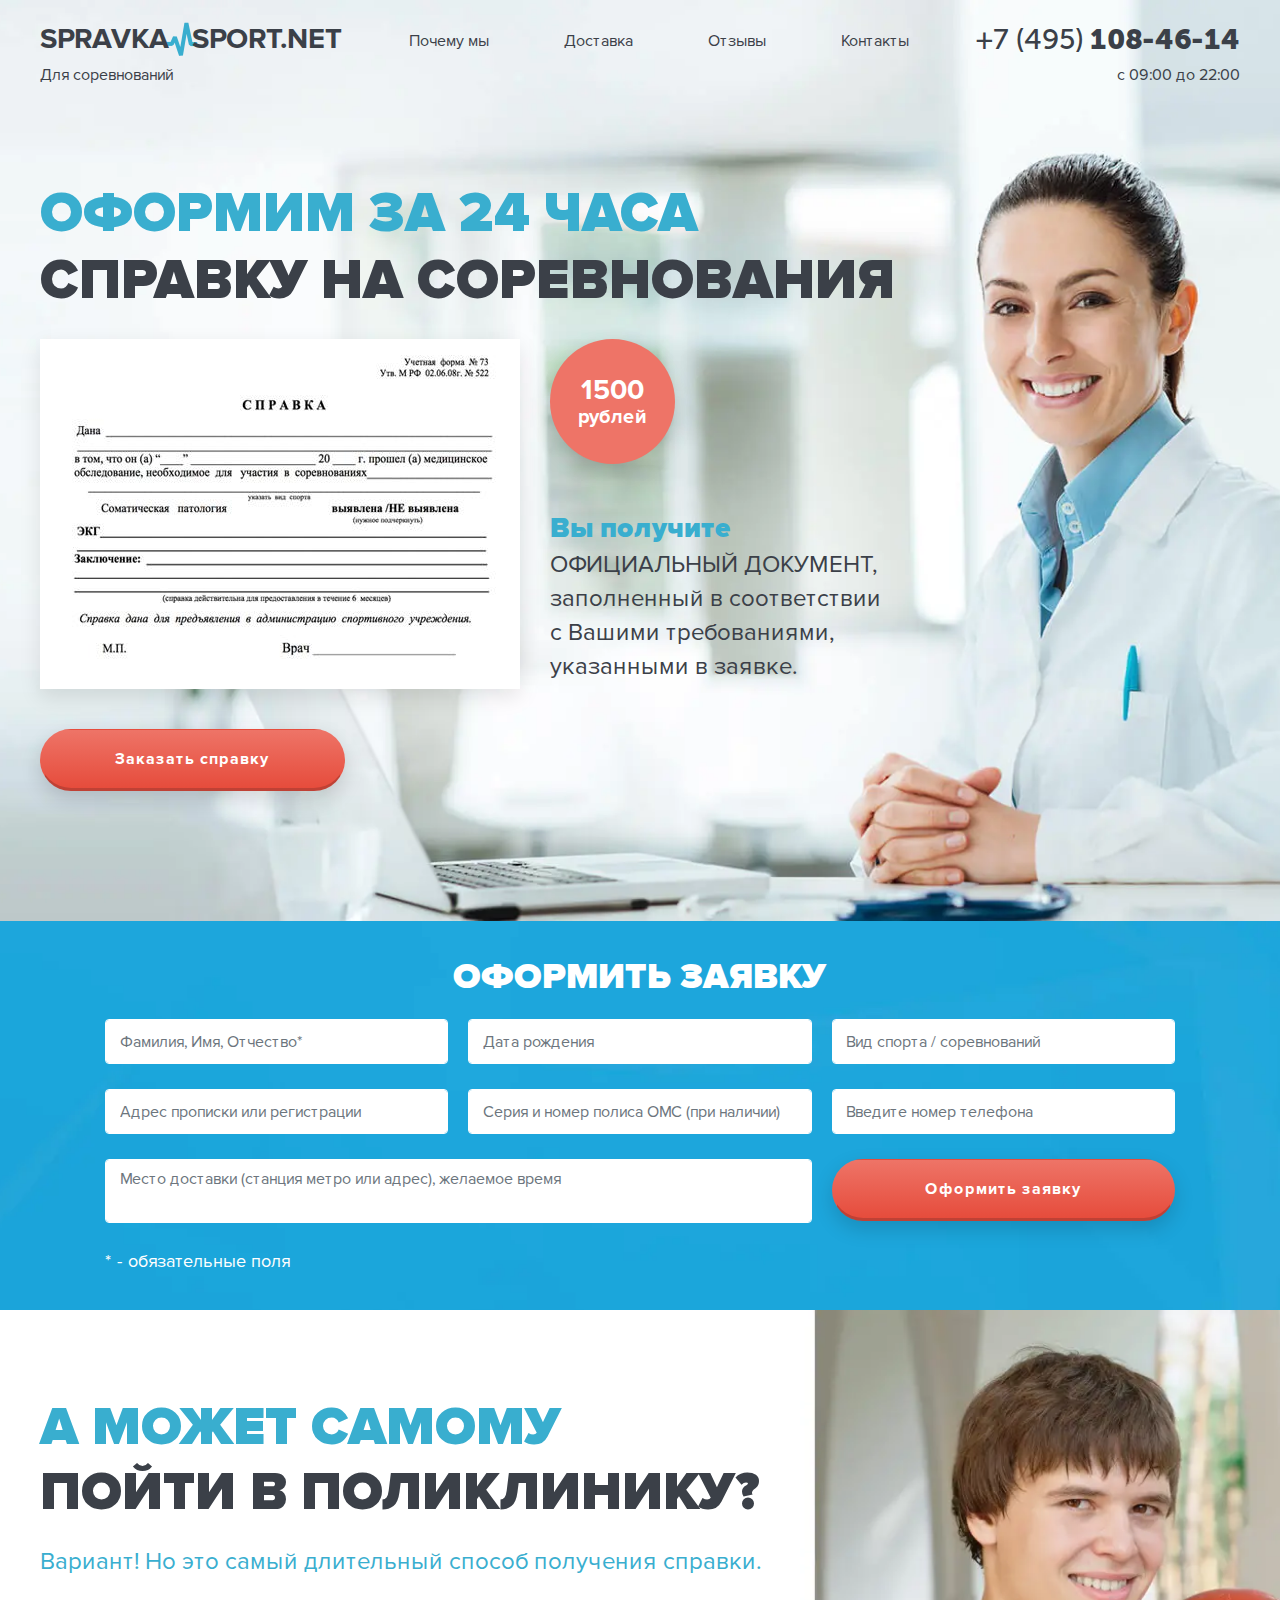
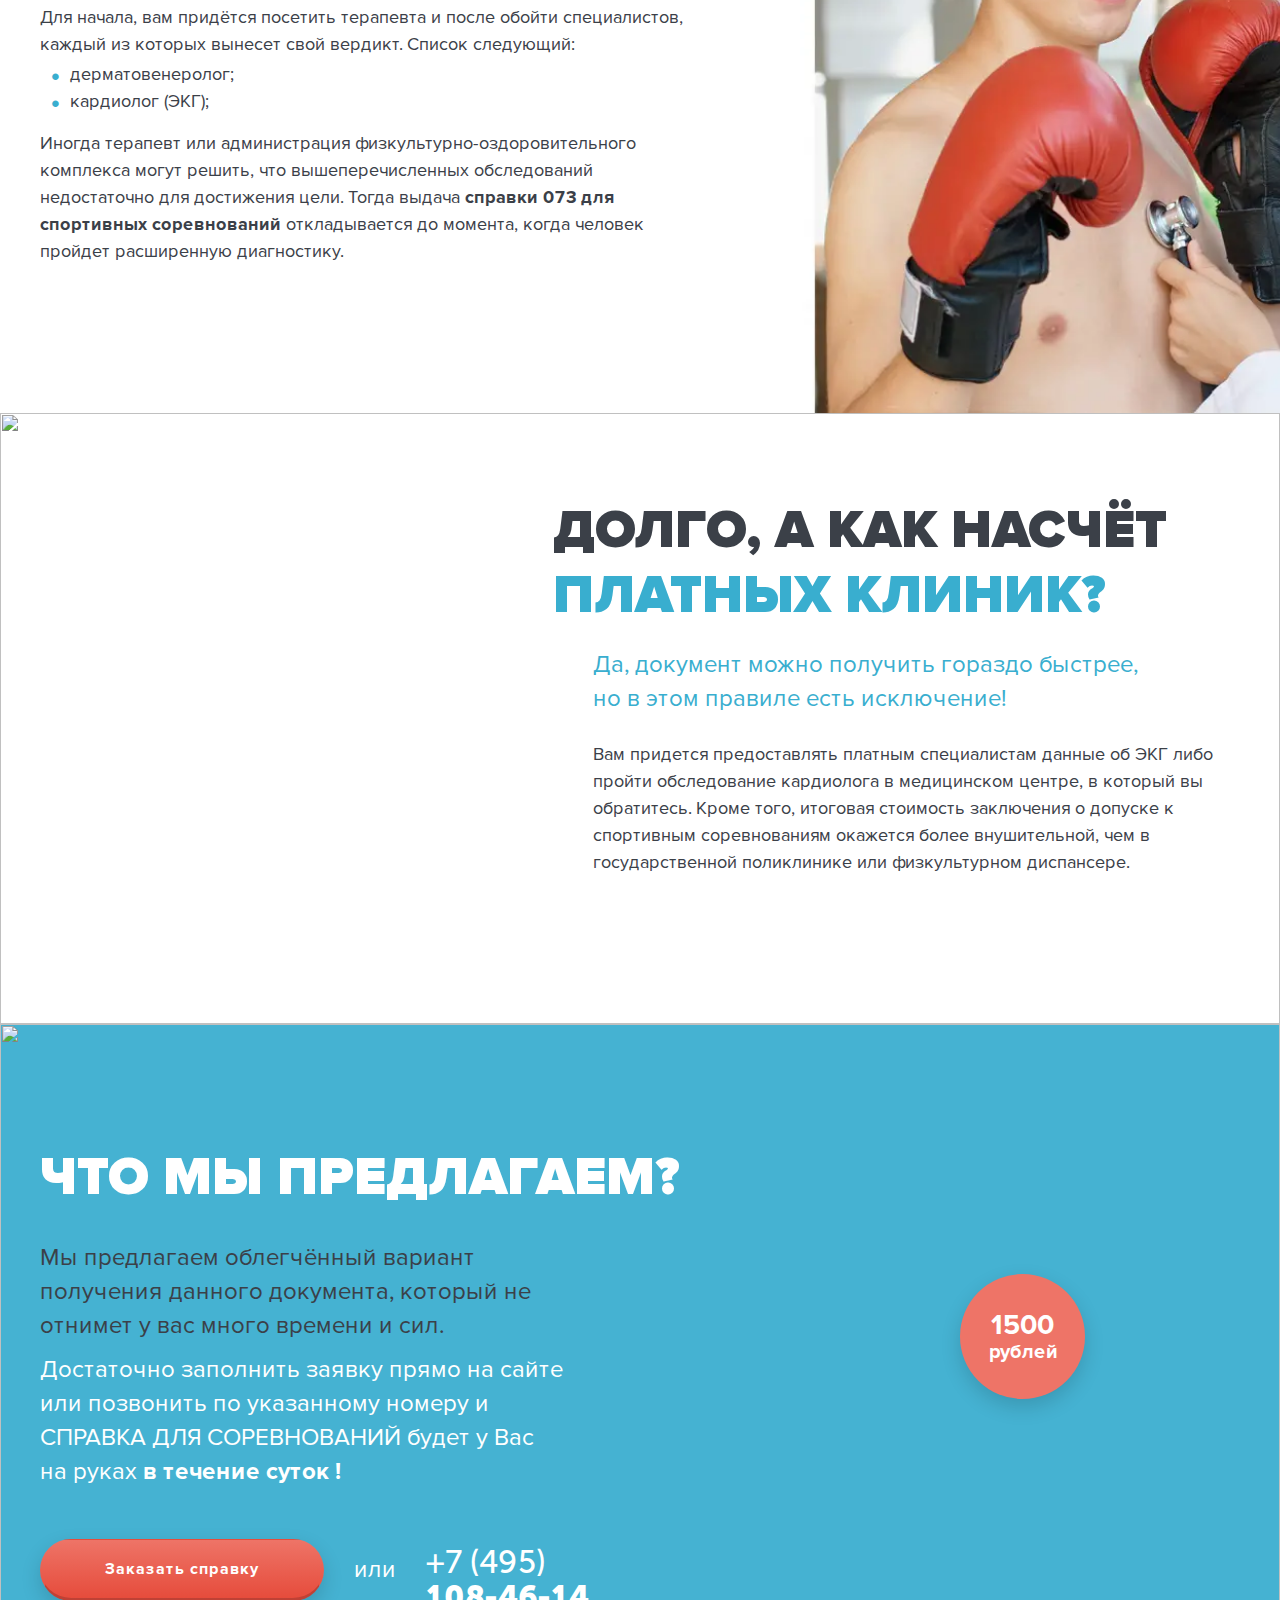
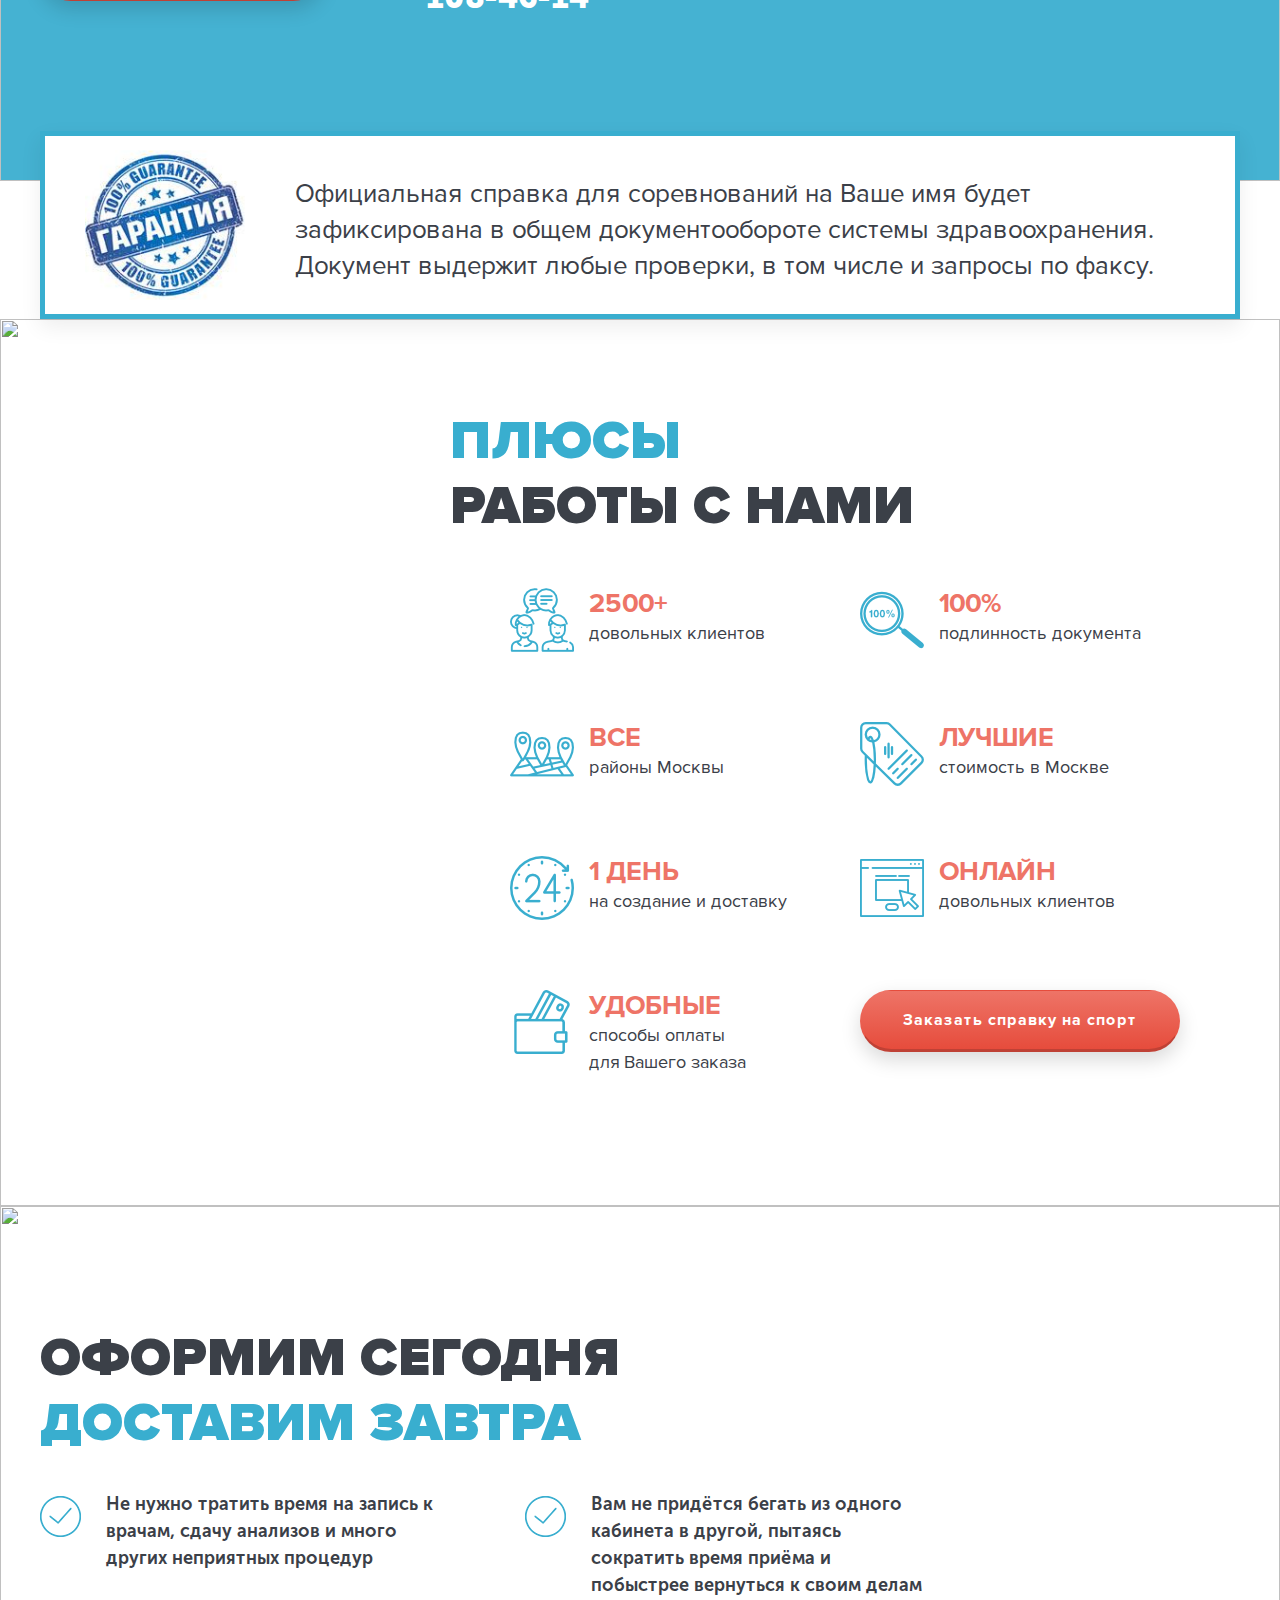
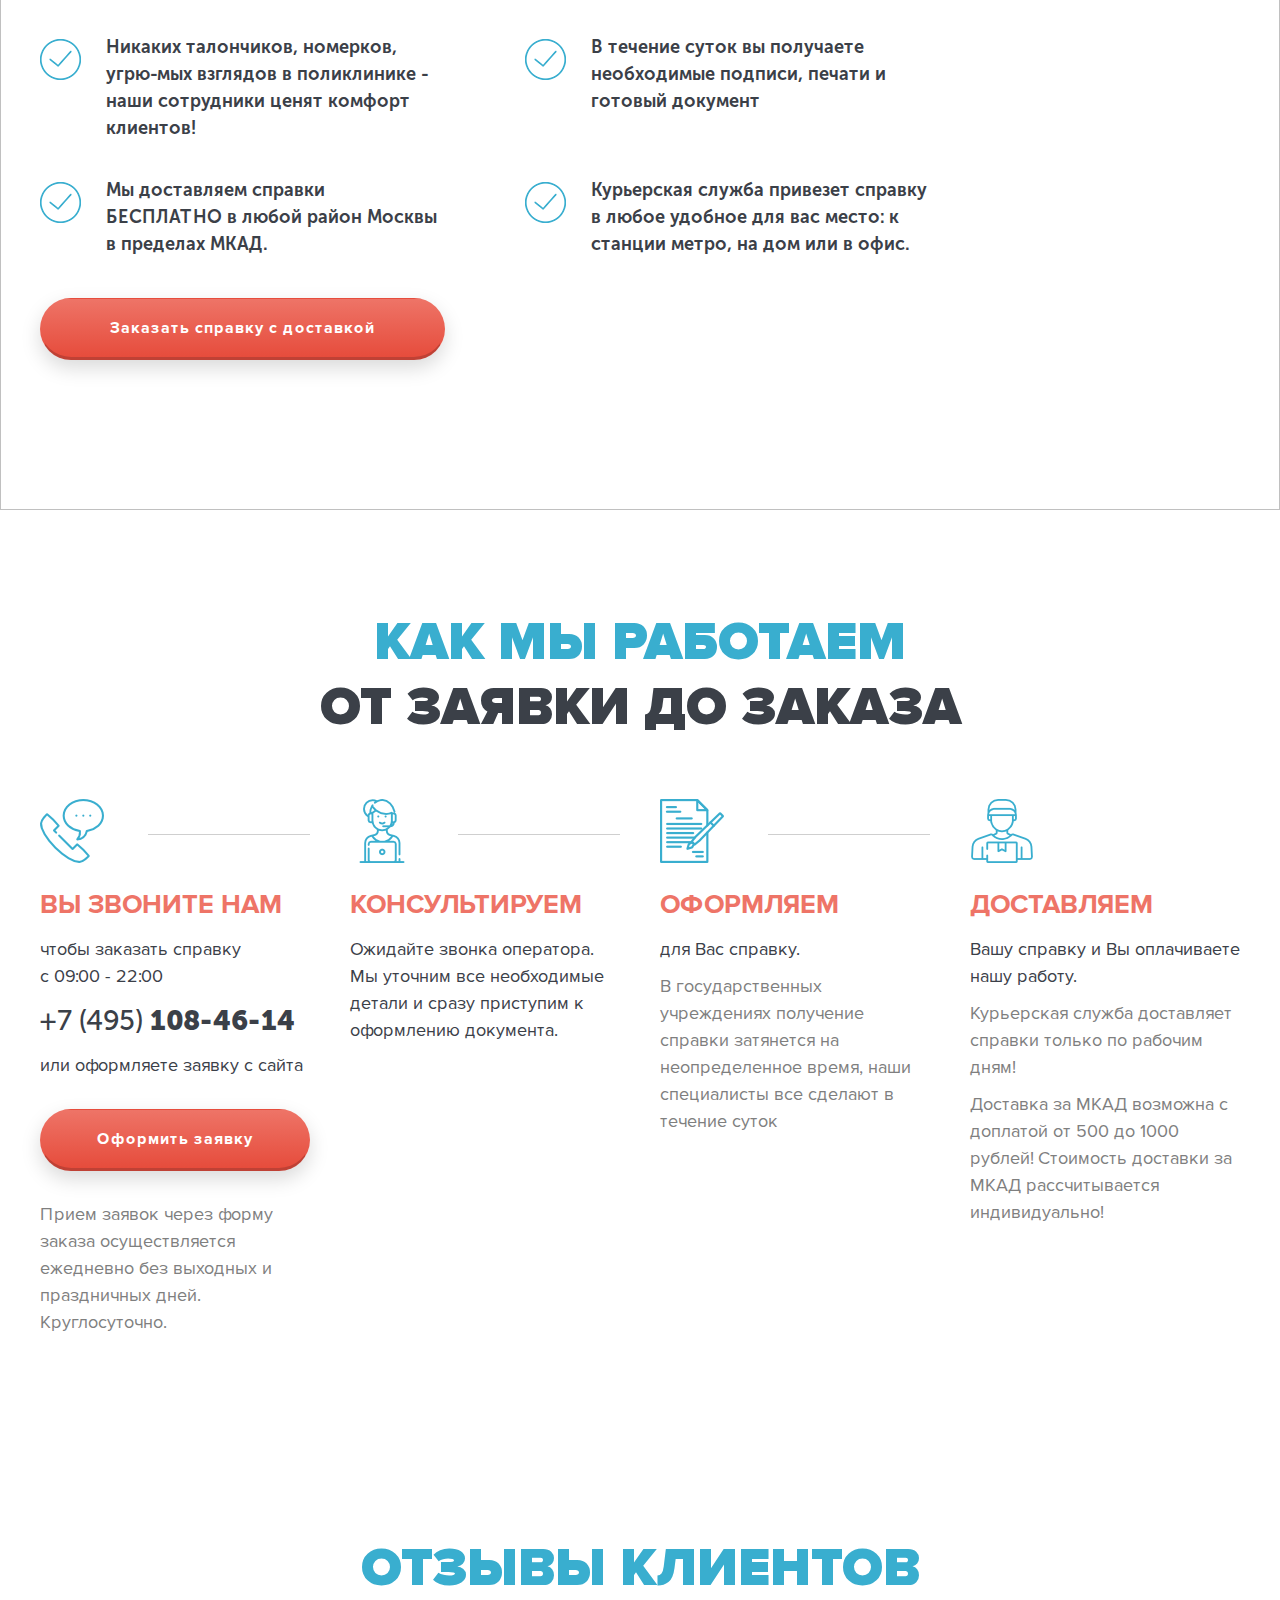
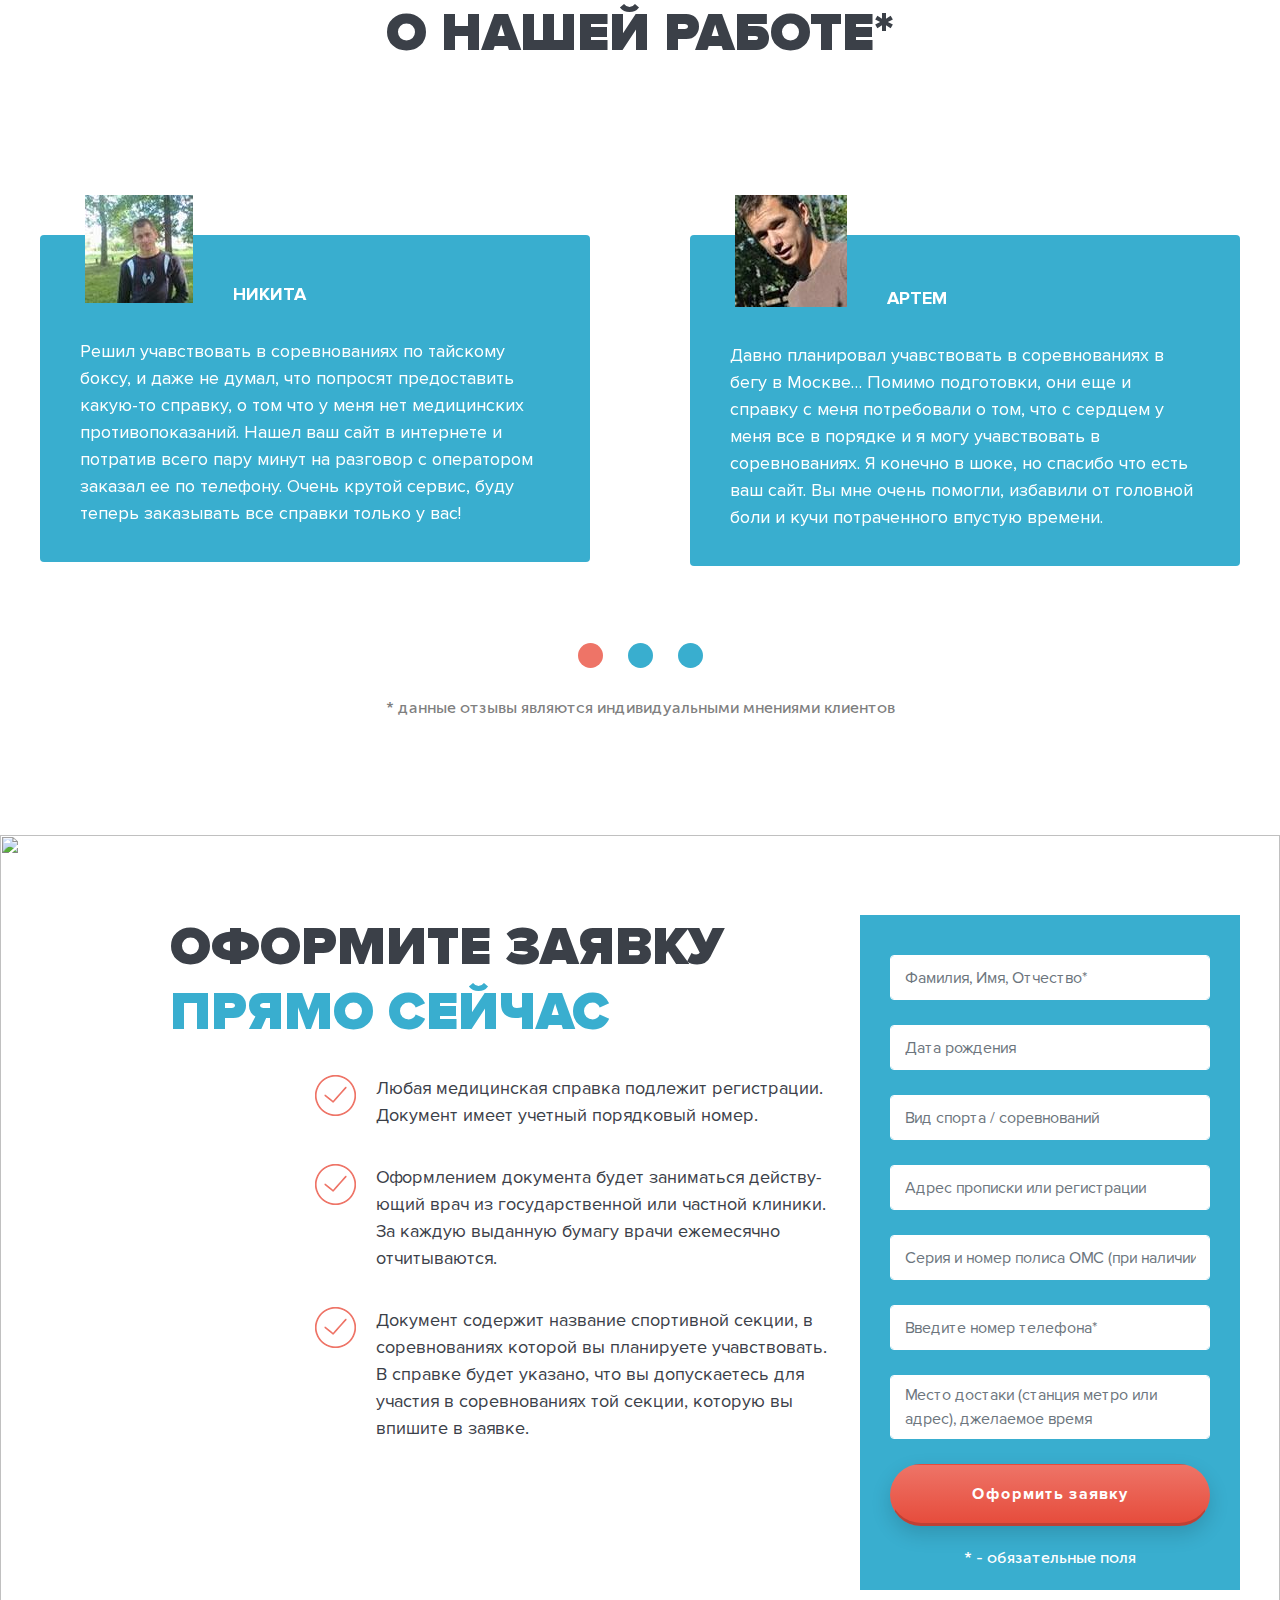
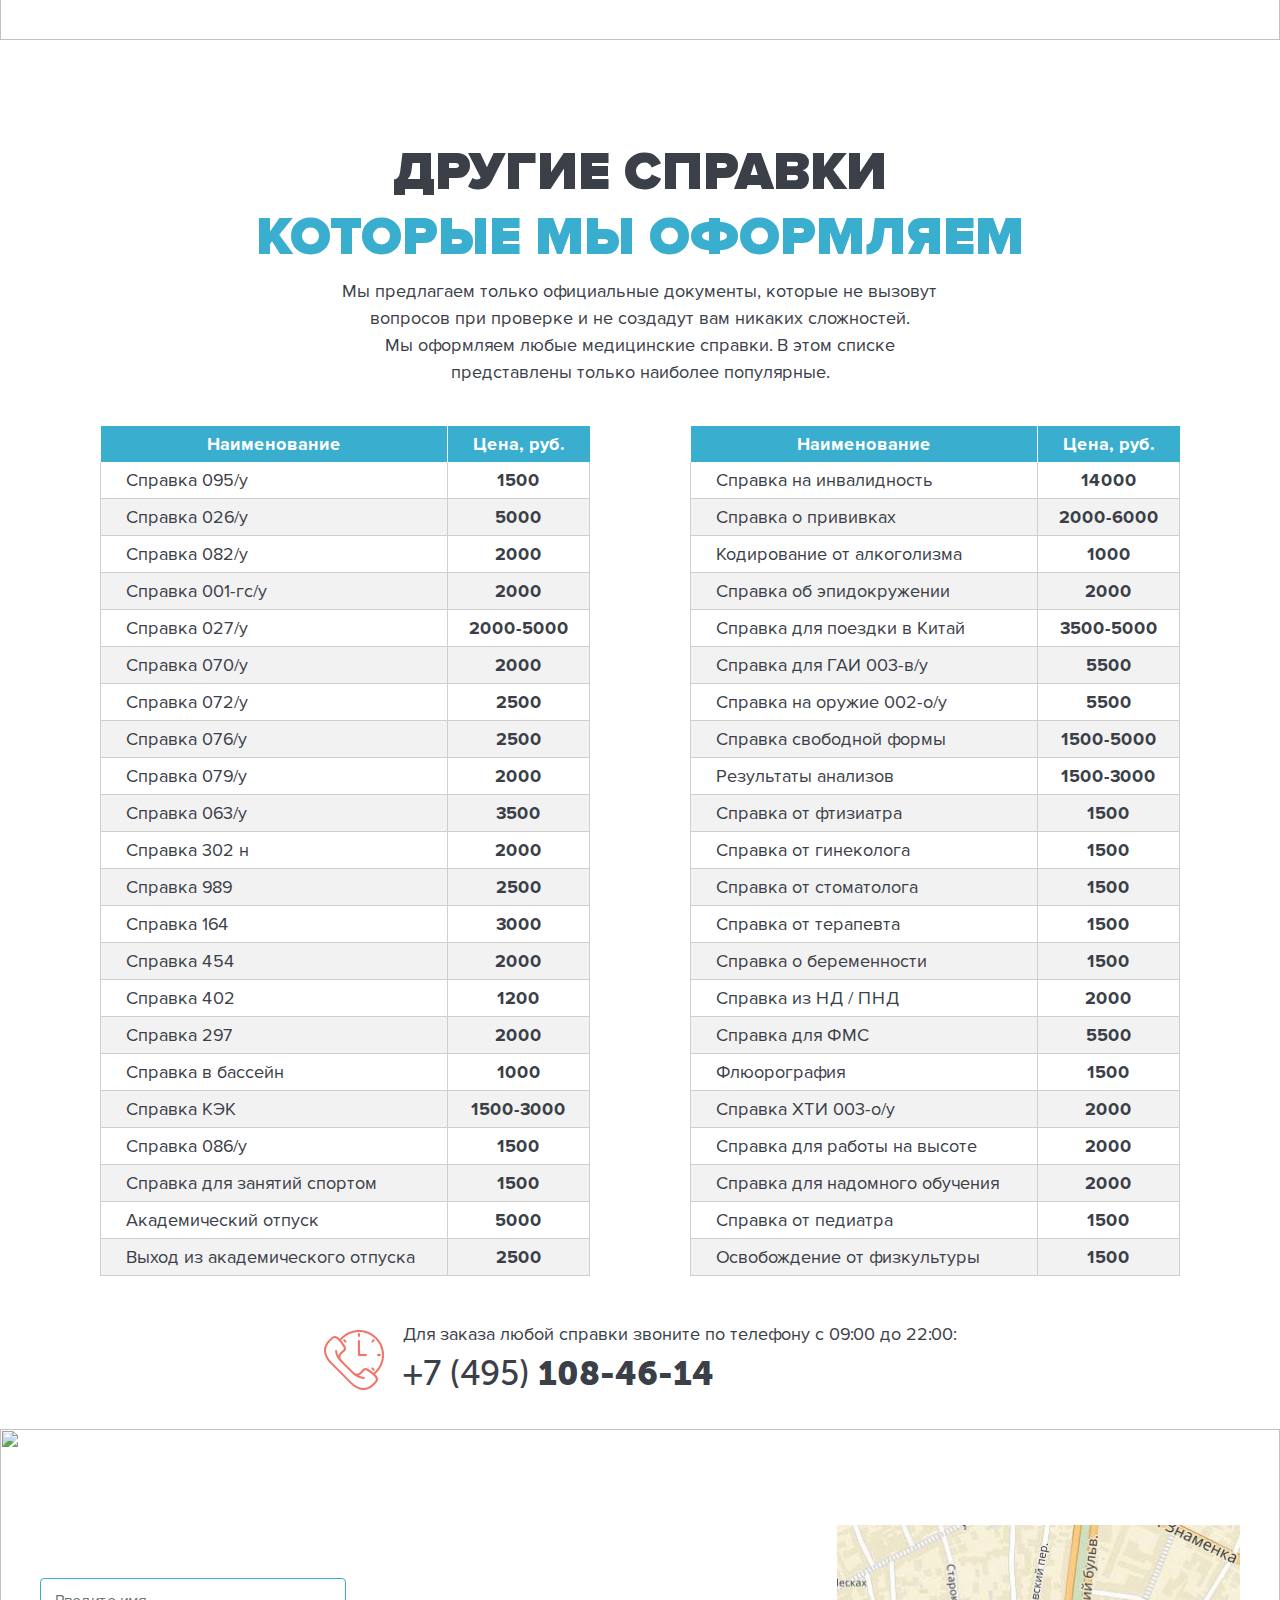
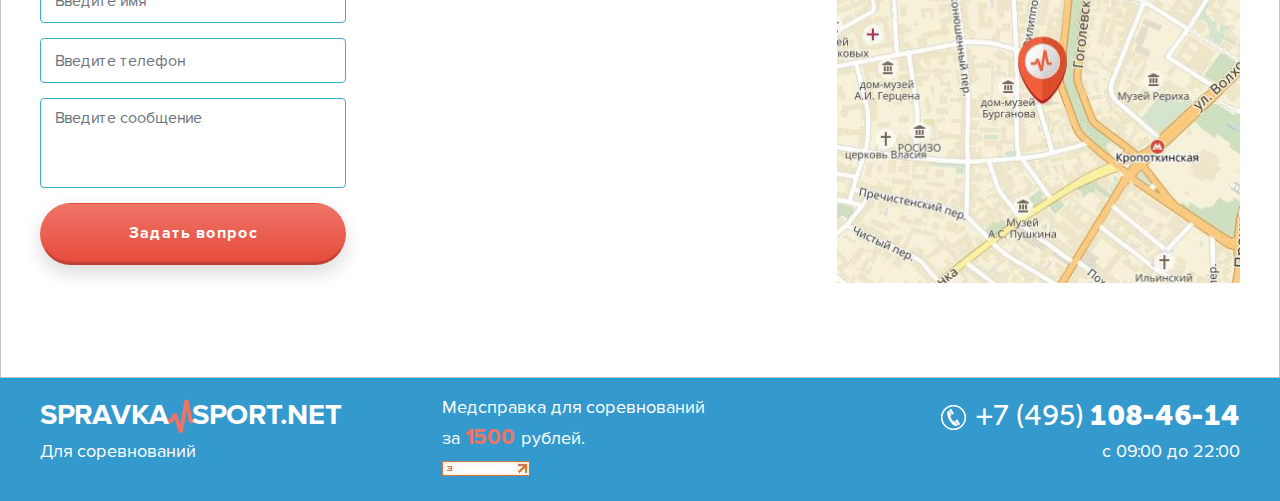
==== commit 2f9083f7: "owner fix" ====
--- a/public/index.html
+++ b/public/index.html
@@ -32,21 +32,21 @@
 				</div>
 				<div class="menu-mobile__inner">
 					<ul class="menu-mobile__nav fixed-nav">
-						<li class="menu-mobile__item"><a class="menu-mobile__link" href="#">Главная</a>
+						<li class="menu-mobile__item"><a class="menu-mobile__link scroll-link" href="#header-block">Главная</a>
 						</li>
-						<li class="menu-mobile__item"><a class="menu-mobile__link" href="#">Почему мы</a>
+						<li class="menu-mobile__item"><a class="menu-mobile__link scroll-link" href="#s-offer">Почему мы</a>
 						</li>
-						<li class="menu-mobile__item"><a class="menu-mobile__link" href="#">Доставка</a>
+						<li class="menu-mobile__item"><a class="menu-mobile__link scroll-link" href="#s-today">Доставка</a>
 						</li>
-						<li class="menu-mobile__item"><a class="menu-mobile__link" href="#">Как мы работаем</a>
+						<li class="menu-mobile__item"><a class="menu-mobile__link scroll-link" href="#s-how-work">Как мы работаем</a>
 						</li>
-						<li class="menu-mobile__item"><a class="menu-mobile__link" href="#">Справки</a>
+						<li class="menu-mobile__item"><a class="menu-mobile__link scroll-link" href="#s-list">Справки</a>
 						</li>
-						<li class="menu-mobile__item"><a class="menu-mobile__link" href="#">Отзывы</a>
+						<li class="menu-mobile__item"><a class="menu-mobile__link scroll-link" href="#s-rew">Отзывы</a>
 						</li>
-						<li class="menu-mobile__item"><a class="menu-mobile__link" href="#">Контакты</a>
+						<li class="menu-mobile__item"><a class="menu-mobile__link scroll-link" href="#s-contact">Контакты</a>
 						</li>
-						<li class="menu-mobile__item"><a class="menu-mobile__link" href="#">Заказать</a>
+						<li class="menu-mobile__item"><a class="menu-mobile__link scroll-link" href="#s-order">Заказать</a>
 						</li>
 					</ul>
 					<div class="menu-mobile__phone-block"><a class="menu-mobile__number" href="tel:+74951084614">+7 (495) <span>108-46-14</span></a>
@@ -63,35 +63,35 @@
 				<div class="top-nav static-style block-with-lazy">
 					<div class="container">
 						<div class="row">
-							<div class="top-nav__img-col"><a class="top-nav__title-block" href="#"><span class="top-nav__title"><img class="top-nav__fixed-img res-i" src="img/@2x/logo.png" alt="" role="presentation"/><img class="top-nav__static-img res-i" src="img/@2x/static-top.jpg" alt="" role="presentation"/></span><span class="top-nav__subtitle">Для соревнований</span></a>
+							<div class="top-nav__img-col"><a class="top-nav__title-block" href="#"><span class="top-nav__title"><span class="top-nav__fixed-title logo-title">spravka<span>sport.net</span></span><span class="top-nav__static-title logo-title">spravka<span>sport.net</span></span></span><span class="top-nav__subtitle">Для соревнований</span></a>
 							</div>
 							<div class="top-nav__mnu-col">
 								<ul class="top-nav__nav static-nav">
-									<li class="top-nav__item"><a class="top-nav__link" href="#">Почему мы</a>
-									</li>
-									<li class="top-nav__item"><a class="top-nav__link" href="#">Доставка</a>
-									</li>
-									<li class="top-nav__item"><a class="top-nav__link" href="#">Отзывы</a>
-									</li>
-									<li class="top-nav__item"><a class="top-nav__link" href="#">Контакты</a>
+									<li class="top-nav__item"><a class="top-nav__link scroll-link" href="#s-offer">Почему мы</a>
+									</li>
+									<li class="top-nav__item"><a class="top-nav__link scroll-link" href="#s-today">Доставка</a>
+									</li>
+									<li class="top-nav__item"><a class="top-nav__link scroll-link" href="#s-rew">Отзывы</a>
+									</li>
+									<li class="top-nav__item"><a class="top-nav__link scroll-link" href="#s-contact">Контакты</a>
 									</li>
 								</ul>
 								<ul class="top-nav__nav fixed-nav">
-									<li class="top-nav__item"><a class="top-nav__link" href="#">Главная</a>
-									</li>
-									<li class="top-nav__item"><a class="top-nav__link" href="#">Почему мы</a>
-									</li>
-									<li class="top-nav__item"><a class="top-nav__link" href="#">Доставка</a>
-									</li>
-									<li class="top-nav__item"><a class="top-nav__link" href="#">Как мы работаем</a>
-									</li>
-									<li class="top-nav__item"><a class="top-nav__link" href="#">Справки</a>
-									</li>
-									<li class="top-nav__item"><a class="top-nav__link" href="#">Отзывы</a>
-									</li>
-									<li class="top-nav__item"><a class="top-nav__link" href="#">Контакты</a>
-									</li>
-									<li class="top-nav__item"><a class="top-nav__link" href="#">Заказать</a>
+									<li class="top-nav__item"><a class="top-nav__link scroll-link" href="#header-block">Главная</a>
+									</li>
+									<li class="top-nav__item"><a class="top-nav__link scroll-link" href="#s-offer">Почему мы</a>
+									</li>
+									<li class="top-nav__item"><a class="top-nav__link scroll-link" href="#s-today">Доставка</a>
+									</li>
+									<li class="top-nav__item"><a class="top-nav__link scroll-link" href="#s-how-work">Как мы работаем</a>
+									</li>
+									<li class="top-nav__item"><a class="top-nav__link scroll-link" href="#s-list">Справки</a>
+									</li>
+									<li class="top-nav__item"><a class="top-nav__link scroll-link" href="#s-rew">Отзывы</a>
+									</li>
+									<li class="top-nav__item"><a class="top-nav__link scroll-link" href="#s-contact">Контакты</a>
+									</li>
+									<li class="top-nav__item"><a class="top-nav__link scroll-link" href="#s-order">Заказать</a>
 									</li>
 								</ul>
 								<div class="top-nav__phone-block"><a class="top-nav__number" href="tel:+74951084614">+7 (495) <span>108-46-14</span></a>
@@ -143,7 +143,7 @@
 									<div class="header-block__text">ОФИЦИАЛЬНЫЙ ДОКУМЕНТ, заполненный в соответствии с&nbsp;Вашими требованиями, указанными в заявке.
 									</div>
 								</div>
-							</div><a class="header-block__btn" href="#">Заказать справку</a>
+							</div><a class="header-block__btn scroll-link" href="#s-form">Заказать справку</a>
 						</div>
 					</div>
 				</div>
@@ -288,7 +288,7 @@
 					<div class="s-offer__text s-offer__text--white">Достаточно заполнить заявку прямо на сайте или позвонить по указанному номеру и СПРАВКА&nbsp;ДЛЯ СОРЕВНОВАНИЙ будет у Вас на&nbsp;руках <strong>в течение суток !</strong>
 					</div>
 					<div class="row">
-						<div class="col-md"><a class="s-offer__btn btn" href="#">Заказать справку</a>
+						<div class="col-md"><a class="s-offer__btn btn scroll-link" href="#s-order">Заказать справку</a>
 						</div>
 						<div class="col-md-auto">
 							<div class="s-offer__or">или
@@ -410,7 +410,7 @@
 											</div>
 										</div>
 									</div>
-									<div class="col-md-6"><a class="s-plus__btn btn" href="#">Заказать справку на спорт</a>
+									<div class="col-md-6"><a class="s-plus__btn btn scroll-link" href="#s-order">Заказать справку на спорт</a>
 									</div>
 								</div>
 							</div>
@@ -501,7 +501,7 @@
 								</div>
 								<p>чтобы заказать справку</p>
 								<p>с 09:00 - 22:00</p><a class="s-how-work__phone" href="tel:+74951084614">+7 (495) <span>108-46-14</span></a>
-								<p>или оформляете заявку с сайта</p><a class="s-how-work__btn btn" href="#">Оформить заявку</a>
+								<p>или оформляете заявку с сайта</p><a class="s-how-work__btn btn scroll-link" href="#s-order">Оформить заявку</a>
 								<div class="s-how-work__light-text">Прием заявок через форму заказа осуществляется ежедневно без выходных и праздничных дней. Круглосуточно.
 								</div>
 							</div>
@@ -952,7 +952,7 @@
 							</div>
 						</div>
 						<div class="col-xl col-md-6 order-md-last">
-							<div class="s-contact__map-block"><iframe src="https://yandex.ru/map-widget/v1/?um=constructor%3A1bf0de8e03fa9fb38de02c71bbd4bb643cffa243a76c42153c8df8bfdd80198b&amp;source=constructor" width="405" height="360"></iframe>
+							<div class="s-contact__map-block"><img class="res-i" src="img/@2x/map.jpg" alt=""/>
 							</div>
 						</div>
 						<div class="col-xl-auto col-md-6">
@@ -981,7 +981,7 @@
 				<div class="container">
 					<div class="row">
 						<div class="col-lg-auto col"><a href="#">
-								<div class="footer__title"><img class="res-i" src="img/@2x/footer-logo.jpg" alt=""/>
+								<div class="footer__logo-title">spravka<span>sport.net</span>
 								</div>
 								<div class="footer__subtitle">Для соревнований
 								</div></a></div>
--- a/public/css/main.min.css
+++ b/public/css/main.min.css
@@ -3,4 +3,4 @@
  * Copyright 2011-2019 The Bootstrap Authors
  * Copyright 2011-2019 Twitter, Inc.
  * Licensed under MIT (https://github.com/twbs/bootstrap/blob/master/LICENSE)
- */*,::after,::before{-webkit-box-sizing:border-box;box-sizing:border-box}html{font-family:sans-serif;line-height:1.15;-webkit-text-size-adjust:100%;-webkit-tap-highlight-color:transparent}article,aside,figcaption,figure,footer,header,hgroup,main,nav,section{display:block}body{margin:0;font-family:Proxima,-apple-system,BlinkMacSystemFont,"Segoe UI",Roboto,"Helvetica Neue",Arial,"Noto Sans",sans-serif,"Apple Color Emoji","Segoe UI Emoji","Segoe UI Symbol","Noto Color Emoji";font-size:1rem;font-weight:400;line-height:1.5;color:#3b4048;text-align:left;background-color:#fff}[tabindex="-1"]:focus:not(:focus-visible){outline:0!important}hr{-webkit-box-sizing:content-box;box-sizing:content-box;height:0;overflow:visible}h1,h2,h3,h4,h5,h6{margin-top:0;margin-bottom:.5rem}p{margin-top:0;margin-bottom:1rem}abbr[data-original-title],abbr[title]{text-decoration:underline;-webkit-text-decoration:underline dotted;text-decoration:underline dotted;cursor:help;border-bottom:0;-webkit-text-decoration-skip-ink:none;text-decoration-skip-ink:none}address{margin-bottom:1rem;font-style:normal;line-height:inherit}dl,ol,ul{margin-top:0;margin-bottom:1rem}ol ol,ol ul,ul ol,ul ul{margin-bottom:0}dt{font-weight:700}dd{margin-bottom:.5rem;margin-left:0}blockquote{margin:0 0 1rem}b,strong{font-weight:bolder}small{font-size:80%}sub,sup{position:relative;font-size:75%;line-height:0;vertical-align:baseline}sub{bottom:-.25em}sup{top:-.5em}a{color:#39aecf;text-decoration:none;background-color:transparent}a:hover{color:#257e97;text-decoration:underline}a:not([href]):not([tabindex]){color:inherit;text-decoration:none}a:not([href]):not([tabindex]):focus,a:not([href]):not([tabindex]):hover{color:inherit;text-decoration:none}a:not([href]):not([tabindex]):focus{outline:0}code,kbd,pre,samp{font-family:Museo,SFMono-Regular,Menlo,Monaco,Consolas,"Liberation Mono","Courier New",monospace;font-size:1em}pre{margin-top:0;margin-bottom:1rem;overflow:auto}figure{margin:0 0 1rem}img{vertical-align:middle;border-style:none}svg{overflow:hidden;vertical-align:middle}table{border-collapse:collapse}caption{padding-top:.75rem;padding-bottom:.75rem;color:#6c757d;text-align:left;caption-side:bottom}th{text-align:inherit}label{display:inline-block;margin-bottom:.5rem}button{border-radius:0}button:focus{outline:1px dotted;outline:5px auto -webkit-focus-ring-color}button,input,optgroup,select,textarea{margin:0;font-family:inherit;font-size:inherit;line-height:inherit}button,input{overflow:visible}button,select{text-transform:none}select{word-wrap:normal}[type=button],[type=reset],[type=submit],button{-webkit-appearance:button}[type=button]:not(:disabled),[type=reset]:not(:disabled),[type=submit]:not(:disabled),button:not(:disabled){cursor:pointer}[type=button]::-moz-focus-inner,[type=reset]::-moz-focus-inner,[type=submit]::-moz-focus-inner,button::-moz-focus-inner{padding:0;border-style:none}input[type=checkbox],input[type=radio]{-webkit-box-sizing:border-box;box-sizing:border-box;padding:0}input[type=date],input[type=datetime-local],input[type=month],input[type=time]{-webkit-appearance:listbox}textarea{overflow:auto;resize:vertical}fieldset{min-width:0;padding:0;margin:0;border:0}legend{display:block;width:100%;max-width:100%;padding:0;margin-bottom:.5rem;font-size:1.5rem;line-height:inherit;color:inherit;white-space:normal}progress{vertical-align:baseline}[type=number]::-webkit-inner-spin-button,[type=number]::-webkit-outer-spin-button{height:auto}[type=search]{outline-offset:-2px;-webkit-appearance:none}[type=search]::-webkit-search-decoration{-webkit-appearance:none}::-webkit-file-upload-button{font:inherit;-webkit-appearance:button}output{display:inline-block}summary{display:list-item;cursor:pointer}template{display:none}[hidden]{display:none!important}.h1,.h2,.h3,.h4,.h5,.h6,.section-title,h1,h2,h3,h4,h5,h6{margin-bottom:.5rem;font-weight:500;line-height:1.2}.h1,h1{font-size:3.11111rem}.h2,.section-title,h2{font-size:3rem}.h3,h3{font-size:2rem}.h4,h4{font-size:1.5rem}.h5,h5{font-size:1.25rem}.h6,h6{font-size:1rem}.lead{font-size:1.25rem;font-weight:300}.display-1{font-size:6rem;font-weight:300;line-height:1.2}.display-2{font-size:5.5rem;font-weight:300;line-height:1.2}.display-3{font-size:4.5rem;font-weight:300;line-height:1.2}.display-4{font-size:3.5rem;font-weight:300;line-height:1.2}hr{margin-top:1rem;margin-bottom:1rem;border:0;border-top:1px solid rgba(0,0,0,.1)}.small,small{font-size:80%;font-weight:400}.mark,mark{padding:.2em;background-color:#fcf8e3}.list-unstyled{padding-left:0;list-style:none}.list-inline{padding-left:0;list-style:none}.list-inline-item{display:inline-block}.list-inline-item:not(:last-child){margin-right:.5rem}.initialism{font-size:90%;text-transform:uppercase}.blockquote{margin-bottom:1rem;font-size:1.25rem}.blockquote-footer{display:block;font-size:80%;color:#6c757d}.blockquote-footer::before{content:"\2014\00A0"}.container{width:100%;padding-right:15px;padding-left:15px;margin-right:auto;margin-left:auto;max-width:380px}.container-fluid{width:100%;padding-right:15px;padding-left:15px;margin-right:auto;margin-left:auto}.row{display:-webkit-box;display:-webkit-flex;display:-ms-flexbox;display:flex;-webkit-flex-wrap:wrap;-ms-flex-wrap:wrap;flex-wrap:wrap;margin-right:-15px;margin-left:-15px}.no-gutters{margin-right:0;margin-left:0}.no-gutters>.col,.no-gutters>[class*=col-],.top-nav.fixed-style .no-gutters>.top-nav__img-col,.top-nav.fixed-style .no-gutters>.top-nav__mnu-col,.top-nav.static-style .no-gutters>.top-nav__img-col,.top-nav.static-style .no-gutters>.top-nav__mnu-col,.top-nav.static-style .no-gutters>.top-nav__phone-col{padding-right:0;padding-left:0}.col,.col-1,.col-10,.col-11,.col-12,.col-2,.col-3,.col-4,.col-5,.col-6,.col-7,.col-8,.col-9,.col-auto,.col-lg,.col-lg-1,.col-lg-10,.col-lg-11,.col-lg-12,.col-lg-2,.col-lg-3,.col-lg-4,.col-lg-5,.col-lg-6,.col-lg-7,.col-lg-8,.col-lg-9,.col-lg-auto,.col-md,.col-md-1,.col-md-10,.col-md-11,.col-md-12,.col-md-2,.col-md-3,.col-md-4,.col-md-5,.col-md-6,.col-md-7,.col-md-8,.col-md-9,.col-md-auto,.col-sm,.col-sm-1,.col-sm-10,.col-sm-11,.col-sm-12,.col-sm-2,.col-sm-3,.col-sm-4,.col-sm-5,.col-sm-6,.col-sm-7,.col-sm-8,.col-sm-9,.col-sm-auto,.col-xl,.col-xl-1,.col-xl-10,.col-xl-11,.col-xl-12,.col-xl-2,.col-xl-3,.col-xl-4,.col-xl-5,.col-xl-6,.col-xl-7,.col-xl-8,.col-xl-9,.col-xl-auto,.top-nav.fixed-style .top-nav__img-col,.top-nav.fixed-style .top-nav__mnu-col,.top-nav.static-style .top-nav__img-col,.top-nav.static-style .top-nav__mnu-col,.top-nav.static-style .top-nav__phone-col{position:relative;width:100%;padding-right:15px;padding-left:15px}.col,.top-nav.fixed-style .top-nav__img-col,.top-nav.fixed-style .top-nav__mnu-col,.top-nav.static-style .top-nav__img-col,.top-nav.static-style .top-nav__mnu-col,.top-nav.static-style .top-nav__phone-col{-webkit-flex-basis:0;-ms-flex-preferred-size:0;flex-basis:0;-webkit-box-flex:1;-webkit-flex-grow:1;-ms-flex-positive:1;flex-grow:1;max-width:100%}.col-auto{-webkit-box-flex:0;-webkit-flex:0 0 auto;-ms-flex:0 0 auto;flex:0 0 auto;width:auto;max-width:100%}.col-1{-webkit-box-flex:0;-webkit-flex:0 0 8.33333%;-ms-flex:0 0 8.33333%;flex:0 0 8.33333%;max-width:8.33333%}.col-2{-webkit-box-flex:0;-webkit-flex:0 0 16.66667%;-ms-flex:0 0 16.66667%;flex:0 0 16.66667%;max-width:16.66667%}.col-3{-webkit-box-flex:0;-webkit-flex:0 0 25%;-ms-flex:0 0 25%;flex:0 0 25%;max-width:25%}.col-4{-webkit-box-flex:0;-webkit-flex:0 0 33.33333%;-ms-flex:0 0 33.33333%;flex:0 0 33.33333%;max-width:33.33333%}.col-5{-webkit-box-flex:0;-webkit-flex:0 0 41.66667%;-ms-flex:0 0 41.66667%;flex:0 0 41.66667%;max-width:41.66667%}.col-6{-webkit-box-flex:0;-webkit-flex:0 0 50%;-ms-flex:0 0 50%;flex:0 0 50%;max-width:50%}.col-7{-webkit-box-flex:0;-webkit-flex:0 0 58.33333%;-ms-flex:0 0 58.33333%;flex:0 0 58.33333%;max-width:58.33333%}.col-8{-webkit-box-flex:0;-webkit-flex:0 0 66.66667%;-ms-flex:0 0 66.66667%;flex:0 0 66.66667%;max-width:66.66667%}.col-9{-webkit-box-flex:0;-webkit-flex:0 0 75%;-ms-flex:0 0 75%;flex:0 0 75%;max-width:75%}.col-10{-webkit-box-flex:0;-webkit-flex:0 0 83.33333%;-ms-flex:0 0 83.33333%;flex:0 0 83.33333%;max-width:83.33333%}.col-11{-webkit-box-flex:0;-webkit-flex:0 0 91.66667%;-ms-flex:0 0 91.66667%;flex:0 0 91.66667%;max-width:91.66667%}.col-12{-webkit-box-flex:0;-webkit-flex:0 0 100%;-ms-flex:0 0 100%;flex:0 0 100%;max-width:100%}.order-first{-webkit-box-ordinal-group:0;-webkit-order:-1;-ms-flex-order:-1;order:-1}.order-last{-webkit-box-ordinal-group:14;-webkit-order:13;-ms-flex-order:13;order:13}.order-0{-webkit-box-ordinal-group:1;-webkit-order:0;-ms-flex-order:0;order:0}.order-1{-webkit-box-ordinal-group:2;-webkit-order:1;-ms-flex-order:1;order:1}.order-2{-webkit-box-ordinal-group:3;-webkit-order:2;-ms-flex-order:2;order:2}.order-3{-webkit-box-ordinal-group:4;-webkit-order:3;-ms-flex-order:3;order:3}.order-4{-webkit-box-ordinal-group:5;-webkit-order:4;-ms-flex-order:4;order:4}.order-5{-webkit-box-ordinal-group:6;-webkit-order:5;-ms-flex-order:5;order:5}.order-6{-webkit-box-ordinal-group:7;-webkit-order:6;-ms-flex-order:6;order:6}.order-7{-webkit-box-ordinal-group:8;-webkit-order:7;-ms-flex-order:7;order:7}.order-8{-webkit-box-ordinal-group:9;-webkit-order:8;-ms-flex-order:8;order:8}.order-9{-webkit-box-ordinal-group:10;-webkit-order:9;-ms-flex-order:9;order:9}.order-10{-webkit-box-ordinal-group:11;-webkit-order:10;-ms-flex-order:10;order:10}.order-11{-webkit-box-ordinal-group:12;-webkit-order:11;-ms-flex-order:11;order:11}.order-12{-webkit-box-ordinal-group:13;-webkit-order:12;-ms-flex-order:12;order:12}.offset-1{margin-left:8.33333%}.offset-2{margin-left:16.66667%}.offset-3{margin-left:25%}.offset-4{margin-left:33.33333%}.offset-5{margin-left:41.66667%}.offset-6{margin-left:50%}.offset-7{margin-left:58.33333%}.offset-8{margin-left:66.66667%}.offset-9{margin-left:75%}.offset-10{margin-left:83.33333%}.offset-11{margin-left:91.66667%}.form-control,.form-wrap__input{display:block;width:100%;height:calc(1.5em + .75rem + 2px);padding:.375rem .75rem;font-size:1rem;font-weight:400;line-height:1.5;color:#495057;background-color:#fff;background-clip:padding-box;border:1px solid #ced4da;border-radius:.25rem;-webkit-transition:border-color .15s ease-in-out,-webkit-box-shadow .15s ease-in-out;transition:border-color .15s ease-in-out,-webkit-box-shadow .15s ease-in-out;-o-transition:border-color .15s ease-in-out,box-shadow .15s ease-in-out;transition:border-color .15s ease-in-out,box-shadow .15s ease-in-out;transition:border-color .15s ease-in-out,box-shadow .15s ease-in-out,-webkit-box-shadow .15s ease-in-out}.form-control::-ms-expand,.form-wrap__input::-ms-expand{background-color:transparent;border:0}.form-control:focus,.form-wrap__input:focus{color:#495057;background-color:#fff;border-color:#a0d8e8;outline:0;-webkit-box-shadow:0 0 0 .2rem rgba(57,174,207,.25);box-shadow:0 0 0 .2rem rgba(57,174,207,.25)}.form-control::-webkit-input-placeholder,.form-wrap__input::-webkit-input-placeholder{color:#6c757d;opacity:1}.form-control::-moz-placeholder,.form-wrap__input::-moz-placeholder{color:#6c757d;opacity:1}.form-control:-ms-input-placeholder,.form-wrap__input:-ms-input-placeholder{color:#6c757d;opacity:1}.form-control::-ms-input-placeholder,.form-wrap__input::-ms-input-placeholder{color:#6c757d;opacity:1}.form-control::placeholder,.form-wrap__input::placeholder{color:#6c757d;opacity:1}.form-control:disabled,.form-control[readonly],.form-wrap__input:disabled,.form-wrap__input[readonly]{background-color:#e9ecef;opacity:1}select.form-control:focus::-ms-value,select.form-wrap__input:focus::-ms-value{color:#495057;background-color:#fff}.form-control-file,.form-control-range{display:block;width:100%}.col-form-label{padding-top:calc(.375rem + 1px);padding-bottom:calc(.375rem + 1px);margin-bottom:0;font-size:inherit;line-height:1.5}.col-form-label-lg{padding-top:calc(.5rem + 1px);padding-bottom:calc(.5rem + 1px);font-size:1.25rem;line-height:1.5}.col-form-label-sm{padding-top:calc(.25rem + 1px);padding-bottom:calc(.25rem + 1px);font-size:.875rem;line-height:1.5}.form-control-plaintext{display:block;width:100%;padding-top:.375rem;padding-bottom:.375rem;margin-bottom:0;line-height:1.5;color:#3b4048;background-color:transparent;border:solid transparent;border-width:1px 0}.form-control-plaintext.form-control-lg,.form-control-plaintext.form-control-sm{padding-right:0;padding-left:0}.form-control-sm{height:calc(1.5em + .5rem + 2px);padding:.25rem .5rem;font-size:.875rem;line-height:1.5;border-radius:.2rem}.form-control-lg{height:calc(1.5em + 1rem + 2px);padding:.5rem 1rem;font-size:1.25rem;line-height:1.5;border-radius:.3rem}select.form-control[multiple],select.form-control[size],select.form-wrap__input[multiple],select.form-wrap__input[size]{height:auto}textarea.form-control,textarea.form-wrap__input{height:auto}.form-group,.form-wrap__input-wrap{margin-bottom:1rem}.form-text{display:block;margin-top:.25rem}.form-row{display:-webkit-box;display:-webkit-flex;display:-ms-flexbox;display:flex;-webkit-flex-wrap:wrap;-ms-flex-wrap:wrap;flex-wrap:wrap;margin-right:-5px;margin-left:-5px}.form-row>.col,.form-row>[class*=col-],.top-nav.fixed-style .form-row>.top-nav__img-col,.top-nav.fixed-style .form-row>.top-nav__mnu-col,.top-nav.static-style .form-row>.top-nav__img-col,.top-nav.static-style .form-row>.top-nav__mnu-col,.top-nav.static-style .form-row>.top-nav__phone-col{padding-right:5px;padding-left:5px}.form-check{position:relative;display:block;padding-left:1.25rem}.form-check-input{position:absolute;margin-top:.3rem;margin-left:-1.25rem}.form-check-input:disabled~.form-check-label{color:#6c757d}.form-check-label{margin-bottom:0}.form-check-inline{display:-webkit-inline-box;display:-webkit-inline-flex;display:-ms-inline-flexbox;display:inline-flex;-webkit-box-align:center;-webkit-align-items:center;-ms-flex-align:center;align-items:center;padding-left:0;margin-right:.75rem}.form-check-inline .form-check-input{position:static;margin-top:0;margin-right:.3125rem;margin-left:0}.valid-feedback{display:none;width:100%;margin-top:.25rem;font-size:80%;color:#28a745}.valid-tooltip{position:absolute;top:100%;z-index:5;display:none;max-width:100%;padding:.25rem .5rem;margin-top:.1rem;font-size:.875rem;line-height:1.5;color:#fff;background-color:rgba(40,167,69,.9);border-radius:.25rem}.form-control.is-valid,.is-valid.form-wrap__input,.was-validated .form-control:valid,.was-validated .form-wrap__input:valid{border-color:#28a745;padding-right:calc(1.5em + .75rem);background-image:url("data:image/svg+xml,%3csvg xmlns='http://www.w3.org/2000/svg' viewBox='0 0 8 8'%3e%3cpath fill='%2328a745' d='M2.3 6.73L.6 4.53c-.4-1.04.46-1.4 1.1-.8l1.1 1.4 3.4-3.8c.6-.63 1.6-.27 1.2.7l-4 4.6c-.43.5-.8.4-1.1.1z'/%3e%3c/svg%3e");background-repeat:no-repeat;background-position:center right calc(.375em + .1875rem);background-size:calc(.75em + .375rem) calc(.75em + .375rem)}.form-control.is-valid:focus,.is-valid.form-wrap__input:focus,.was-validated .form-control:valid:focus,.was-validated .form-wrap__input:valid:focus{border-color:#28a745;-webkit-box-shadow:0 0 0 .2rem rgba(40,167,69,.25);box-shadow:0 0 0 .2rem rgba(40,167,69,.25)}.form-control.is-valid~.valid-feedback,.form-control.is-valid~.valid-tooltip,.is-valid.form-wrap__input~.valid-feedback,.is-valid.form-wrap__input~.valid-tooltip,.was-validated .form-control:valid~.valid-feedback,.was-validated .form-control:valid~.valid-tooltip,.was-validated .form-wrap__input:valid~.valid-feedback,.was-validated .form-wrap__input:valid~.valid-tooltip{display:block}.was-validated textarea.form-control:valid,.was-validated textarea.form-wrap__input:valid,textarea.form-control.is-valid,textarea.is-valid.form-wrap__input{padding-right:calc(1.5em + .75rem);background-position:top calc(.375em + .1875rem) right calc(.375em + .1875rem)}.custom-select.is-valid,.was-validated .custom-select:valid{border-color:#28a745;padding-right:calc((1em + .75rem) * 3 / 4 + 1.75rem);background:url("data:image/svg+xml,%3csvg xmlns='http://www.w3.org/2000/svg' viewBox='0 0 4 5'%3e%3cpath fill='%23343a40' d='M2 0L0 2h4zm0 5L0 3h4z'/%3e%3c/svg%3e") no-repeat right .75rem center/8px 10px,url("data:image/svg+xml,%3csvg xmlns='http://www.w3.org/2000/svg' viewBox='0 0 8 8'%3e%3cpath fill='%2328a745' d='M2.3 6.73L.6 4.53c-.4-1.04.46-1.4 1.1-.8l1.1 1.4 3.4-3.8c.6-.63 1.6-.27 1.2.7l-4 4.6c-.43.5-.8.4-1.1.1z'/%3e%3c/svg%3e") #fff no-repeat center right 1.75rem/calc(.75em + .375rem) calc(.75em + .375rem)}.custom-select.is-valid:focus,.was-validated .custom-select:valid:focus{border-color:#28a745;-webkit-box-shadow:0 0 0 .2rem rgba(40,167,69,.25);box-shadow:0 0 0 .2rem rgba(40,167,69,.25)}.custom-select.is-valid~.valid-feedback,.custom-select.is-valid~.valid-tooltip,.was-validated .custom-select:valid~.valid-feedback,.was-validated .custom-select:valid~.valid-tooltip{display:block}.form-control-file.is-valid~.valid-feedback,.form-control-file.is-valid~.valid-tooltip,.was-validated .form-control-file:valid~.valid-feedback,.was-validated .form-control-file:valid~.valid-tooltip{display:block}.form-check-input.is-valid~.form-check-label,.was-validated .form-check-input:valid~.form-check-label{color:#28a745}.form-check-input.is-valid~.valid-feedback,.form-check-input.is-valid~.valid-tooltip,.was-validated .form-check-input:valid~.valid-feedback,.was-validated .form-check-input:valid~.valid-tooltip{display:block}.custom-control-input.is-valid~.custom-control-label,.was-validated .custom-control-input:valid~.custom-control-label{color:#28a745}.custom-control-input.is-valid~.custom-control-label::before,.was-validated .custom-control-input:valid~.custom-control-label::before{border-color:#28a745}.custom-control-input.is-valid~.valid-feedback,.custom-control-input.is-valid~.valid-tooltip,.was-validated .custom-control-input:valid~.valid-feedback,.was-validated .custom-control-input:valid~.valid-tooltip{display:block}.custom-control-input.is-valid:checked~.custom-control-label::before,.was-validated .custom-control-input:valid:checked~.custom-control-label::before{border-color:#34ce57;background-color:#34ce57}.custom-control-input.is-valid:focus~.custom-control-label::before,.was-validated .custom-control-input:valid:focus~.custom-control-label::before{-webkit-box-shadow:0 0 0 .2rem rgba(40,167,69,.25);box-shadow:0 0 0 .2rem rgba(40,167,69,.25)}.custom-control-input.is-valid:focus:not(:checked)~.custom-control-label::before,.was-validated .custom-control-input:valid:focus:not(:checked)~.custom-control-label::before{border-color:#28a745}.custom-file-input.is-valid~.custom-file-label,.was-validated .custom-file-input:valid~.custom-file-label{border-color:#28a745}.custom-file-input.is-valid~.valid-feedback,.custom-file-input.is-valid~.valid-tooltip,.was-validated .custom-file-input:valid~.valid-feedback,.was-validated .custom-file-input:valid~.valid-tooltip{display:block}.custom-file-input.is-valid:focus~.custom-file-label,.was-validated .custom-file-input:valid:focus~.custom-file-label{border-color:#28a745;-webkit-box-shadow:0 0 0 .2rem rgba(40,167,69,.25);box-shadow:0 0 0 .2rem rgba(40,167,69,.25)}.invalid-feedback{display:none;width:100%;margin-top:.25rem;font-size:80%;color:#dc3545}.invalid-tooltip{position:absolute;top:100%;z-index:5;display:none;max-width:100%;padding:.25rem .5rem;margin-top:.1rem;font-size:.875rem;line-height:1.5;color:#fff;background-color:rgba(220,53,69,.9);border-radius:.25rem}.form-control.is-invalid,.is-invalid.form-wrap__input,.was-validated .form-control:invalid,.was-validated .form-wrap__input:invalid{border-color:#dc3545;padding-right:calc(1.5em + .75rem);background-image:url("data:image/svg+xml,%3csvg xmlns='http://www.w3.org/2000/svg' fill='%23dc3545' viewBox='-2 -2 7 7'%3e%3cpath stroke='%23dc3545' d='M0 0l3 3m0-3L0 3'/%3e%3ccircle r='.5'/%3e%3ccircle cx='3' r='.5'/%3e%3ccircle cy='3' r='.5'/%3e%3ccircle cx='3' cy='3' r='.5'/%3e%3c/svg%3E");background-repeat:no-repeat;background-position:center right calc(.375em + .1875rem);background-size:calc(.75em + .375rem) calc(.75em + .375rem)}.form-control.is-invalid:focus,.is-invalid.form-wrap__input:focus,.was-validated .form-control:invalid:focus,.was-validated .form-wrap__input:invalid:focus{border-color:#dc3545;-webkit-box-shadow:0 0 0 .2rem rgba(220,53,69,.25);box-shadow:0 0 0 .2rem rgba(220,53,69,.25)}.form-control.is-invalid~.invalid-feedback,.form-control.is-invalid~.invalid-tooltip,.is-invalid.form-wrap__input~.invalid-feedback,.is-invalid.form-wrap__input~.invalid-tooltip,.was-validated .form-control:invalid~.invalid-feedback,.was-validated .form-control:invalid~.invalid-tooltip,.was-validated .form-wrap__input:invalid~.invalid-feedback,.was-validated .form-wrap__input:invalid~.invalid-tooltip{display:block}.was-validated textarea.form-control:invalid,.was-validated textarea.form-wrap__input:invalid,textarea.form-control.is-invalid,textarea.is-invalid.form-wrap__input{padding-right:calc(1.5em + .75rem);background-position:top calc(.375em + .1875rem) right calc(.375em + .1875rem)}.custom-select.is-invalid,.was-validated .custom-select:invalid{border-color:#dc3545;padding-right:calc((1em + .75rem) * 3 / 4 + 1.75rem);background:url("data:image/svg+xml,%3csvg xmlns='http://www.w3.org/2000/svg' viewBox='0 0 4 5'%3e%3cpath fill='%23343a40' d='M2 0L0 2h4zm0 5L0 3h4z'/%3e%3c/svg%3e") no-repeat right .75rem center/8px 10px,url("data:image/svg+xml,%3csvg xmlns='http://www.w3.org/2000/svg' fill='%23dc3545' viewBox='-2 -2 7 7'%3e%3cpath stroke='%23dc3545' d='M0 0l3 3m0-3L0 3'/%3e%3ccircle r='.5'/%3e%3ccircle cx='3' r='.5'/%3e%3ccircle cy='3' r='.5'/%3e%3ccircle cx='3' cy='3' r='.5'/%3e%3c/svg%3E") #fff no-repeat center right 1.75rem/calc(.75em + .375rem) calc(.75em + .375rem)}.custom-select.is-invalid:focus,.was-validated .custom-select:invalid:focus{border-color:#dc3545;-webkit-box-shadow:0 0 0 .2rem rgba(220,53,69,.25);box-shadow:0 0 0 .2rem rgba(220,53,69,.25)}.custom-select.is-invalid~.invalid-feedback,.custom-select.is-invalid~.invalid-tooltip,.was-validated .custom-select:invalid~.invalid-feedback,.was-validated .custom-select:invalid~.invalid-tooltip{display:block}.form-control-file.is-invalid~.invalid-feedback,.form-control-file.is-invalid~.invalid-tooltip,.was-validated .form-control-file:invalid~.invalid-feedback,.was-validated .form-control-file:invalid~.invalid-tooltip{display:block}.form-check-input.is-invalid~.form-check-label,.was-validated .form-check-input:invalid~.form-check-label{color:#dc3545}.form-check-input.is-invalid~.invalid-feedback,.form-check-input.is-invalid~.invalid-tooltip,.was-validated .form-check-input:invalid~.invalid-feedback,.was-validated .form-check-input:invalid~.invalid-tooltip{display:block}.custom-control-input.is-invalid~.custom-control-label,.was-validated .custom-control-input:invalid~.custom-control-label{color:#dc3545}.custom-control-input.is-invalid~.custom-control-label::before,.was-validated .custom-control-input:invalid~.custom-control-label::before{border-color:#dc3545}.custom-control-input.is-invalid~.invalid-feedback,.custom-control-input.is-invalid~.invalid-tooltip,.was-validated .custom-control-input:invalid~.invalid-feedback,.was-validated .custom-control-input:invalid~.invalid-tooltip{display:block}.custom-control-input.is-invalid:checked~.custom-control-label::before,.was-validated .custom-control-input:invalid:checked~.custom-control-label::before{border-color:#e4606d;background-color:#e4606d}.custom-control-input.is-invalid:focus~.custom-control-label::before,.was-validated .custom-control-input:invalid:focus~.custom-control-label::before{-webkit-box-shadow:0 0 0 .2rem rgba(220,53,69,.25);box-shadow:0 0 0 .2rem rgba(220,53,69,.25)}.custom-control-input.is-invalid:focus:not(:checked)~.custom-control-label::before,.was-validated .custom-control-input:invalid:focus:not(:checked)~.custom-control-label::before{border-color:#dc3545}.custom-file-input.is-invalid~.custom-file-label,.was-validated .custom-file-input:invalid~.custom-file-label{border-color:#dc3545}.custom-file-input.is-invalid~.invalid-feedback,.custom-file-input.is-invalid~.invalid-tooltip,.was-validated .custom-file-input:invalid~.invalid-feedback,.was-validated .custom-file-input:invalid~.invalid-tooltip{display:block}.custom-file-input.is-invalid:focus~.custom-file-label,.was-validated .custom-file-input:invalid:focus~.custom-file-label{border-color:#dc3545;-webkit-box-shadow:0 0 0 .2rem rgba(220,53,69,.25);box-shadow:0 0 0 .2rem rgba(220,53,69,.25)}.form-inline{display:-webkit-box;display:-webkit-flex;display:-ms-flexbox;display:flex;-webkit-box-orient:horizontal;-webkit-box-direction:normal;-webkit-flex-flow:row wrap;-ms-flex-flow:row wrap;flex-flow:row wrap;-webkit-box-align:center;-webkit-align-items:center;-ms-flex-align:center;align-items:center}.form-inline .form-check{width:100%}.btn,.header-block__btn,.phone-btn{display:inline-block;font-weight:400;color:#3b4048;text-align:center;vertical-align:middle;-webkit-user-select:none;-moz-user-select:none;-ms-user-select:none;user-select:none;background-color:transparent;border:1px solid transparent;padding:.375rem .75rem;font-size:1rem;line-height:1.5;border-radius:.25rem;-webkit-transition:color .15s ease-in-out,background-color .15s ease-in-out,border-color .15s ease-in-out,-webkit-box-shadow .15s ease-in-out;transition:color .15s ease-in-out,background-color .15s ease-in-out,border-color .15s ease-in-out,-webkit-box-shadow .15s ease-in-out;-o-transition:color .15s ease-in-out,background-color .15s ease-in-out,border-color .15s ease-in-out,box-shadow .15s ease-in-out;transition:color .15s ease-in-out,background-color .15s ease-in-out,border-color .15s ease-in-out,box-shadow .15s ease-in-out;transition:color .15s ease-in-out,background-color .15s ease-in-out,border-color .15s ease-in-out,box-shadow .15s ease-in-out,-webkit-box-shadow .15s ease-in-out}.btn:hover,.header-block__btn:hover,.phone-btn:hover{color:#3b4048;text-decoration:none}.btn.focus,.btn:focus,.focus.header-block__btn,.focus.phone-btn,.header-block__btn:focus,.phone-btn:focus{outline:0;-webkit-box-shadow:0 0 0 .2rem rgba(57,174,207,.25);box-shadow:0 0 0 .2rem rgba(57,174,207,.25)}.btn.disabled,.btn:disabled,.disabled.header-block__btn,.disabled.phone-btn,.header-block__btn:disabled,.phone-btn:disabled{opacity:.65}a.btn.disabled,a.disabled.header-block__btn,a.disabled.phone-btn,fieldset:disabled a.btn,fieldset:disabled a.header-block__btn,fieldset:disabled a.phone-btn{pointer-events:none}.btn-primary{color:#fff;background-color:#39aecf;border-color:#39aecf}.btn-primary:hover{color:#fff;background-color:#2c97b6;border-color:#2a8fab}.btn-primary.focus,.btn-primary:focus{-webkit-box-shadow:0 0 0 .2rem rgba(87,186,214,.5);box-shadow:0 0 0 .2rem rgba(87,186,214,.5)}.btn-primary.disabled,.btn-primary:disabled{color:#fff;background-color:#39aecf;border-color:#39aecf}.btn-primary:not(:disabled):not(.disabled).active,.btn-primary:not(:disabled):not(.disabled):active,.show>.btn-primary.dropdown-toggle{color:#fff;background-color:#2a8fab;border-color:#2786a1}.btn-primary:not(:disabled):not(.disabled).active:focus,.btn-primary:not(:disabled):not(.disabled):active:focus,.show>.btn-primary.dropdown-toggle:focus{-webkit-box-shadow:0 0 0 .2rem rgba(87,186,214,.5);box-shadow:0 0 0 .2rem rgba(87,186,214,.5)}.btn-secondary{color:#212529;background-color:#ee7467;border-color:#ee7467}.btn-secondary:hover{color:#fff;background-color:#ea5545;border-color:#e94a39}.btn-secondary.focus,.btn-secondary:focus{-webkit-box-shadow:0 0 0 .2rem rgba(207,104,94,.5);box-shadow:0 0 0 .2rem rgba(207,104,94,.5)}.btn-secondary.disabled,.btn-secondary:disabled{color:#212529;background-color:#ee7467;border-color:#ee7467}.btn-secondary:not(:disabled):not(.disabled).active,.btn-secondary:not(:disabled):not(.disabled):active,.show>.btn-secondary.dropdown-toggle{color:#fff;background-color:#e94a39;border-color:#e8402e}.btn-secondary:not(:disabled):not(.disabled).active:focus,.btn-secondary:not(:disabled):not(.disabled):active:focus,.show>.btn-secondary.dropdown-toggle:focus{-webkit-box-shadow:0 0 0 .2rem rgba(207,104,94,.5);box-shadow:0 0 0 .2rem rgba(207,104,94,.5)}.btn-success{color:#fff;background-color:#28a745;border-color:#28a745}.btn-success:hover{color:#fff;background-color:#218838;border-color:#1e7e34}.btn-success.focus,.btn-success:focus{-webkit-box-shadow:0 0 0 .2rem rgba(72,180,97,.5);box-shadow:0 0 0 .2rem rgba(72,180,97,.5)}.btn-success.disabled,.btn-success:disabled{color:#fff;background-color:#28a745;border-color:#28a745}.btn-success:not(:disabled):not(.disabled).active,.btn-success:not(:disabled):not(.disabled):active,.show>.btn-success.dropdown-toggle{color:#fff;background-color:#1e7e34;border-color:#1c7430}.btn-success:not(:disabled):not(.disabled).active:focus,.btn-success:not(:disabled):not(.disabled):active:focus,.show>.btn-success.dropdown-toggle:focus{-webkit-box-shadow:0 0 0 .2rem rgba(72,180,97,.5);box-shadow:0 0 0 .2rem rgba(72,180,97,.5)}.btn-danger{color:#fff;background-color:#dc3545;border-color:#dc3545}.btn-danger:hover{color:#fff;background-color:#c82333;border-color:#bd2130}.btn-danger.focus,.btn-danger:focus{-webkit-box-shadow:0 0 0 .2rem rgba(225,83,97,.5);box-shadow:0 0 0 .2rem rgba(225,83,97,.5)}.btn-danger.disabled,.btn-danger:disabled{color:#fff;background-color:#dc3545;border-color:#dc3545}.btn-danger:not(:disabled):not(.disabled).active,.btn-danger:not(:disabled):not(.disabled):active,.show>.btn-danger.dropdown-toggle{color:#fff;background-color:#bd2130;border-color:#b21f2d}.btn-danger:not(:disabled):not(.disabled).active:focus,.btn-danger:not(:disabled):not(.disabled):active:focus,.show>.btn-danger.dropdown-toggle:focus{-webkit-box-shadow:0 0 0 .2rem rgba(225,83,97,.5);box-shadow:0 0 0 .2rem rgba(225,83,97,.5)}.btn-outline-primary{color:#39aecf;border-color:#39aecf}.btn-outline-primary:hover{color:#fff;background-color:#39aecf;border-color:#39aecf}.btn-outline-primary.focus,.btn-outline-primary:focus{-webkit-box-shadow:0 0 0 .2rem rgba(57,174,207,.5);box-shadow:0 0 0 .2rem rgba(57,174,207,.5)}.btn-outline-primary.disabled,.btn-outline-primary:disabled{color:#39aecf;background-color:transparent}.btn-outline-primary:not(:disabled):not(.disabled).active,.btn-outline-primary:not(:disabled):not(.disabled):active,.show>.btn-outline-primary.dropdown-toggle{color:#fff;background-color:#39aecf;border-color:#39aecf}.btn-outline-primary:not(:disabled):not(.disabled).active:focus,.btn-outline-primary:not(:disabled):not(.disabled):active:focus,.show>.btn-outline-primary.dropdown-toggle:focus{-webkit-box-shadow:0 0 0 .2rem rgba(57,174,207,.5);box-shadow:0 0 0 .2rem rgba(57,174,207,.5)}.btn-outline-secondary{color:#ee7467;border-color:#ee7467}.btn-outline-secondary:hover{color:#212529;background-color:#ee7467;border-color:#ee7467}.btn-outline-secondary.focus,.btn-outline-secondary:focus{-webkit-box-shadow:0 0 0 .2rem rgba(238,116,103,.5);box-shadow:0 0 0 .2rem rgba(238,116,103,.5)}.btn-outline-secondary.disabled,.btn-outline-secondary:disabled{color:#ee7467;background-color:transparent}.btn-outline-secondary:not(:disabled):not(.disabled).active,.btn-outline-secondary:not(:disabled):not(.disabled):active,.show>.btn-outline-secondary.dropdown-toggle{color:#212529;background-color:#ee7467;border-color:#ee7467}.btn-outline-secondary:not(:disabled):not(.disabled).active:focus,.btn-outline-secondary:not(:disabled):not(.disabled):active:focus,.show>.btn-outline-secondary.dropdown-toggle:focus{-webkit-box-shadow:0 0 0 .2rem rgba(238,116,103,.5);box-shadow:0 0 0 .2rem rgba(238,116,103,.5)}.btn-outline-success{color:#28a745;border-color:#28a745}.btn-outline-success:hover{color:#fff;background-color:#28a745;border-color:#28a745}.btn-outline-success.focus,.btn-outline-success:focus{-webkit-box-shadow:0 0 0 .2rem rgba(40,167,69,.5);box-shadow:0 0 0 .2rem rgba(40,167,69,.5)}.btn-outline-success.disabled,.btn-outline-success:disabled{color:#28a745;background-color:transparent}.btn-outline-success:not(:disabled):not(.disabled).active,.btn-outline-success:not(:disabled):not(.disabled):active,.show>.btn-outline-success.dropdown-toggle{color:#fff;background-color:#28a745;border-color:#28a745}.btn-outline-success:not(:disabled):not(.disabled).active:focus,.btn-outline-success:not(:disabled):not(.disabled):active:focus,.show>.btn-outline-success.dropdown-toggle:focus{-webkit-box-shadow:0 0 0 .2rem rgba(40,167,69,.5);box-shadow:0 0 0 .2rem rgba(40,167,69,.5)}.btn-outline-danger{color:#dc3545;border-color:#dc3545}.btn-outline-danger:hover{color:#fff;background-color:#dc3545;border-color:#dc3545}.btn-outline-danger.focus,.btn-outline-danger:focus{-webkit-box-shadow:0 0 0 .2rem rgba(220,53,69,.5);box-shadow:0 0 0 .2rem rgba(220,53,69,.5)}.btn-outline-danger.disabled,.btn-outline-danger:disabled{color:#dc3545;background-color:transparent}.btn-outline-danger:not(:disabled):not(.disabled).active,.btn-outline-danger:not(:disabled):not(.disabled):active,.show>.btn-outline-danger.dropdown-toggle{color:#fff;background-color:#dc3545;border-color:#dc3545}.btn-outline-danger:not(:disabled):not(.disabled).active:focus,.btn-outline-danger:not(:disabled):not(.disabled):active:focus,.show>.btn-outline-danger.dropdown-toggle:focus{-webkit-box-shadow:0 0 0 .2rem rgba(220,53,69,.5);box-shadow:0 0 0 .2rem rgba(220,53,69,.5)}.btn-link{font-weight:400;color:#39aecf;text-decoration:none}.btn-link:hover{color:#257e97;text-decoration:underline}.btn-link.focus,.btn-link:focus{text-decoration:underline;-webkit-box-shadow:none;box-shadow:none}.btn-link.disabled,.btn-link:disabled{color:#6c757d;pointer-events:none}.btn-lg{padding:.5rem 1rem;font-size:1.25rem;line-height:1.5;border-radius:.3rem}.btn-sm{padding:.25rem .5rem;font-size:.875rem;line-height:1.5;border-radius:.2rem}.btn-block{display:block;width:100%}.btn-block+.btn-block{margin-top:.5rem}input[type=button].btn-block,input[type=reset].btn-block,input[type=submit].btn-block{width:100%}.fade{-webkit-transition:opacity .15s linear;-o-transition:opacity .15s linear;transition:opacity .15s linear}.fade:not(.show){opacity:0}.collapse:not(.show){display:none}.collapsing{position:relative;height:0;overflow:hidden;-webkit-transition:height .35s ease;-o-transition:height .35s ease;transition:height .35s ease}.pagination,.pagination-wrapper ul{display:-webkit-box;display:-webkit-flex;display:-ms-flexbox;display:flex;padding-left:0;list-style:none;border-radius:.25rem;-webkit-box-pack:center;-webkit-justify-content:center;-ms-flex-pack:center;justify-content:center}.page-link,.pagination-wrapper li .page-numbers{position:relative;display:block;padding:.5rem .75rem;margin-left:-1px;line-height:1.25;color:#39aecf;background-color:#fff;border:1px solid #dee2e6}.page-link:hover,.pagination-wrapper li .page-numbers:hover{z-index:2;color:#257e97;text-decoration:none;background-color:#e9ecef;border-color:#dee2e6}.page-link:focus,.pagination-wrapper li .page-numbers:focus{z-index:2;outline:0;-webkit-box-shadow:0 0 0 .2rem rgba(57,174,207,.25);box-shadow:0 0 0 .2rem rgba(57,174,207,.25)}.page-item:first-child .page-link,.pagination-wrapper li:first-child .page-link{margin-left:0;border-top-left-radius:.25rem;border-bottom-left-radius:.25rem}.page-item:last-child .page-link,.pagination-wrapper li:last-child .page-link{border-top-right-radius:.25rem;border-bottom-right-radius:.25rem}.page-item .current,.page-item.active .page-link,.pagination-wrapper li .current,.pagination-wrapper li.active .page-link{z-index:1;color:#fff;background-color:#39aecf;border-color:#39aecf}.page-item.disabled .page-link,.pagination-wrapper li.disabled .page-link{color:#6c757d;pointer-events:none;cursor:auto;background-color:#fff;border-color:#dee2e6}.pagination-lg .page-link{padding:.75rem 1.5rem;font-size:1.25rem;line-height:1.5}.pagination-lg .page-item:first-child .page-link{border-top-left-radius:.3rem;border-bottom-left-radius:.3rem}.pagination-lg .page-item:last-child .page-link{border-top-right-radius:.3rem;border-bottom-right-radius:.3rem}.pagination-sm .page-link{padding:.25rem .5rem;font-size:.875rem;line-height:1.5}.pagination-sm .page-item:first-child .page-link{border-top-left-radius:.2rem;border-bottom-left-radius:.2rem}.pagination-sm .page-item:last-child .page-link{border-top-right-radius:.2rem;border-bottom-right-radius:.2rem}.align-baseline{vertical-align:baseline!important}.align-top{vertical-align:top!important}.align-middle{vertical-align:middle!important}.align-bottom{vertical-align:bottom!important}.align-text-bottom{vertical-align:text-bottom!important}.align-text-top{vertical-align:text-top!important}.bg-primary{background-color:#39aecf!important}.bg-secondary{background-color:#ee7467!important}.bg-success{background-color:#28a745!important}.bg-danger{background-color:#dc3545!important}.bg-white{background-color:#fff!important}.bg-transparent{background-color:transparent!important}.d-none,.top-nav.fixed-style .top-nav__mnu-col,.top-nav.fixed-style .top-nav__phone-col,.top-nav.static-style .top-nav__mnu-col,.top-nav.static-style .top-nav__phone-col{display:none!important}.d-inline{display:inline!important}.d-inline-block{display:inline-block!important}.d-block{display:block!important}.d-table{display:table!important}.d-table-row{display:table-row!important}.d-table-cell{display:table-cell!important}.d-flex{display:-webkit-box!important;display:-webkit-flex!important;display:-ms-flexbox!important;display:flex!important}.d-inline-flex{display:-webkit-inline-box!important;display:-webkit-inline-flex!important;display:-ms-inline-flexbox!important;display:inline-flex!important}.flex-row{-webkit-box-orient:horizontal!important;-webkit-box-direction:normal!important;-webkit-flex-direction:row!important;-ms-flex-direction:row!important;flex-direction:row!important}.flex-column{-webkit-box-orient:vertical!important;-webkit-box-direction:normal!important;-webkit-flex-direction:column!important;-ms-flex-direction:column!important;flex-direction:column!important}.flex-row-reverse{-webkit-box-orient:horizontal!important;-webkit-box-direction:reverse!important;-webkit-flex-direction:row-reverse!important;-ms-flex-direction:row-reverse!important;flex-direction:row-reverse!important}.flex-column-reverse{-webkit-box-orient:vertical!important;-webkit-box-direction:reverse!important;-webkit-flex-direction:column-reverse!important;-ms-flex-direction:column-reverse!important;flex-direction:column-reverse!important}.flex-wrap{-webkit-flex-wrap:wrap!important;-ms-flex-wrap:wrap!important;flex-wrap:wrap!important}.flex-nowrap{-webkit-flex-wrap:nowrap!important;-ms-flex-wrap:nowrap!important;flex-wrap:nowrap!important}.flex-wrap-reverse{-webkit-flex-wrap:wrap-reverse!important;-ms-flex-wrap:wrap-reverse!important;flex-wrap:wrap-reverse!important}.flex-fill{-webkit-box-flex:1!important;-webkit-flex:1 1 auto!important;-ms-flex:1 1 auto!important;flex:1 1 auto!important}.flex-grow-0{-webkit-box-flex:0!important;-webkit-flex-grow:0!important;-ms-flex-positive:0!important;flex-grow:0!important}.flex-grow-1{-webkit-box-flex:1!important;-webkit-flex-grow:1!important;-ms-flex-positive:1!important;flex-grow:1!important}.flex-shrink-0{-webkit-flex-shrink:0!important;-ms-flex-negative:0!important;flex-shrink:0!important}.flex-shrink-1{-webkit-flex-shrink:1!important;-ms-flex-negative:1!important;flex-shrink:1!important}.justify-content-start{-webkit-box-pack:start!important;-webkit-justify-content:flex-start!important;-ms-flex-pack:start!important;justify-content:flex-start!important}.justify-content-end{-webkit-box-pack:end!important;-webkit-justify-content:flex-end!important;-ms-flex-pack:end!important;justify-content:flex-end!important}.justify-content-center{-webkit-box-pack:center!important;-webkit-justify-content:center!important;-ms-flex-pack:center!important;justify-content:center!important}.justify-content-between{-webkit-box-pack:justify!important;-webkit-justify-content:space-between!important;-ms-flex-pack:justify!important;justify-content:space-between!important}.justify-content-around{-webkit-justify-content:space-around!important;-ms-flex-pack:distribute!important;justify-content:space-around!important}.align-items-start{-webkit-box-align:start!important;-webkit-align-items:flex-start!important;-ms-flex-align:start!important;align-items:flex-start!important}.align-items-end{-webkit-box-align:end!important;-webkit-align-items:flex-end!important;-ms-flex-align:end!important;align-items:flex-end!important}.align-items-center{-webkit-box-align:center!important;-webkit-align-items:center!important;-ms-flex-align:center!important;align-items:center!important}.align-items-baseline{-webkit-box-align:baseline!important;-webkit-align-items:baseline!important;-ms-flex-align:baseline!important;align-items:baseline!important}.align-items-stretch{-webkit-box-align:stretch!important;-webkit-align-items:stretch!important;-ms-flex-align:stretch!important;align-items:stretch!important}.align-content-start{-webkit-align-content:flex-start!important;-ms-flex-line-pack:start!important;align-content:flex-start!important}.align-content-end{-webkit-align-content:flex-end!important;-ms-flex-line-pack:end!important;align-content:flex-end!important}.align-content-center{-webkit-align-content:center!important;-ms-flex-line-pack:center!important;align-content:center!important}.align-content-between{-webkit-align-content:space-between!important;-ms-flex-line-pack:justify!important;align-content:space-between!important}.align-content-around{-webkit-align-content:space-around!important;-ms-flex-line-pack:distribute!important;align-content:space-around!important}.align-content-stretch{-webkit-align-content:stretch!important;-ms-flex-line-pack:stretch!important;align-content:stretch!important}.align-self-auto{-webkit-align-self:auto!important;-ms-flex-item-align:auto!important;-ms-grid-row-align:auto!important;align-self:auto!important}.align-self-start{-webkit-align-self:flex-start!important;-ms-flex-item-align:start!important;align-self:flex-start!important}.align-self-end{-webkit-align-self:flex-end!important;-ms-flex-item-align:end!important;align-self:flex-end!important}.align-self-center{-webkit-align-self:center!important;-ms-flex-item-align:center!important;-ms-grid-row-align:center!important;align-self:center!important}.align-self-baseline{-webkit-align-self:baseline!important;-ms-flex-item-align:baseline!important;align-self:baseline!important}.align-self-stretch{-webkit-align-self:stretch!important;-ms-flex-item-align:stretch!important;-ms-grid-row-align:stretch!important;align-self:stretch!important}.w-25{width:25%!important}.w-50{width:50%!important}.w-75{width:75%!important}.w-100{width:100%!important}.w-auto{width:auto!important}.h-25{height:25%!important}.h-50{height:50%!important}.h-75{height:75%!important}.h-100{height:100%!important}.h-auto{height:auto!important}.mw-100{max-width:100%!important}.mh-100{max-height:100%!important}.min-vw-100{min-width:100vw!important}.min-vh-100{min-height:100vh!important}.vw-100{width:100vw!important}.vh-100{height:100vh!important}.m-0{margin:0!important}.mt-0,.my-0{margin-top:0!important}.mr-0,.mx-0{margin-right:0!important}.mb-0,.my-0{margin-bottom:0!important}.ml-0,.mx-0{margin-left:0!important}.m-1{margin:.25rem!important}.mt-1,.my-1{margin-top:.25rem!important}.mr-1,.mx-1{margin-right:.25rem!important}.mb-1,.my-1{margin-bottom:.25rem!important}.ml-1,.mx-1{margin-left:.25rem!important}.m-2{margin:.5rem!important}.mt-2,.my-2{margin-top:.5rem!important}.mr-2,.mx-2{margin-right:.5rem!important}.mb-2,.my-2{margin-bottom:.5rem!important}.ml-2,.mx-2{margin-left:.5rem!important}.m-3{margin:1rem!important}.mt-3,.my-3{margin-top:1rem!important}.mr-3,.mx-3{margin-right:1rem!important}.mb-3,.my-3{margin-bottom:1rem!important}.ml-3,.mx-3{margin-left:1rem!important}.m-4{margin:1.5rem!important}.mt-4,.my-4{margin-top:1.5rem!important}.mr-4,.mx-4{margin-right:1.5rem!important}.mb-4,.my-4{margin-bottom:1.5rem!important}.ml-4,.mx-4{margin-left:1.5rem!important}.m-5{margin:3rem!important}.mt-5,.my-5{margin-top:3rem!important}.mr-5,.mx-5{margin-right:3rem!important}.mb-5,.my-5{margin-bottom:3rem!important}.ml-5,.mx-5{margin-left:3rem!important}.p-0{padding:0!important}.pt-0,.py-0{padding-top:0!important}.pr-0,.px-0{padding-right:0!important}.pb-0,.py-0{padding-bottom:0!important}.pl-0,.px-0{padding-left:0!important}.p-1{padding:.25rem!important}.pt-1,.py-1{padding-top:.25rem!important}.pr-1,.px-1{padding-right:.25rem!important}.pb-1,.py-1{padding-bottom:.25rem!important}.pl-1,.px-1{padding-left:.25rem!important}.p-2{padding:.5rem!important}.pt-2,.py-2{padding-top:.5rem!important}.pr-2,.px-2{padding-right:.5rem!important}.pb-2,.py-2{padding-bottom:.5rem!important}.pl-2,.px-2{padding-left:.5rem!important}.p-3{padding:1rem!important}.pt-3,.py-3{padding-top:1rem!important}.pr-3,.px-3{padding-right:1rem!important}.pb-3,.py-3{padding-bottom:1rem!important}.pl-3,.px-3{padding-left:1rem!important}.p-4{padding:1.5rem!important}.pt-4,.py-4{padding-top:1.5rem!important}.pr-4,.px-4{padding-right:1.5rem!important}.pb-4,.py-4{padding-bottom:1.5rem!important}.pl-4,.px-4{padding-left:1.5rem!important}.p-5{padding:3rem!important}.pt-5,.py-5{padding-top:3rem!important}.pr-5,.px-5{padding-right:3rem!important}.pb-5,.py-5{padding-bottom:3rem!important}.pl-5,.px-5{padding-left:3rem!important}.m-n1{margin:-.25rem!important}.mt-n1,.my-n1{margin-top:-.25rem!important}.mr-n1,.mx-n1{margin-right:-.25rem!important}.mb-n1,.my-n1{margin-bottom:-.25rem!important}.ml-n1,.mx-n1{margin-left:-.25rem!important}.m-n2{margin:-.5rem!important}.mt-n2,.my-n2{margin-top:-.5rem!important}.mr-n2,.mx-n2{margin-right:-.5rem!important}.mb-n2,.my-n2{margin-bottom:-.5rem!important}.ml-n2,.mx-n2{margin-left:-.5rem!important}.m-n3{margin:-1rem!important}.mt-n3,.my-n3{margin-top:-1rem!important}.mr-n3,.mx-n3{margin-right:-1rem!important}.mb-n3,.my-n3{margin-bottom:-1rem!important}.ml-n3,.mx-n3{margin-left:-1rem!important}.m-n4{margin:-1.5rem!important}.mt-n4,.my-n4{margin-top:-1.5rem!important}.mr-n4,.mx-n4{margin-right:-1.5rem!important}.mb-n4,.my-n4{margin-bottom:-1.5rem!important}.ml-n4,.mx-n4{margin-left:-1.5rem!important}.m-n5{margin:-3rem!important}.mt-n5,.my-n5{margin-top:-3rem!important}.mr-n5,.mx-n5{margin-right:-3rem!important}.mb-n5,.my-n5{margin-bottom:-3rem!important}.ml-n5,.mx-n5{margin-left:-3rem!important}.m-auto{margin:auto!important}.mt-auto,.my-auto{margin-top:auto!important}.mr-auto,.mx-auto{margin-right:auto!important}.mb-auto,.my-auto{margin-bottom:auto!important}.ml-auto,.mx-auto{margin-left:auto!important}.text-monospace{font-family:Museo,SFMono-Regular,Menlo,Monaco,Consolas,"Liberation Mono","Courier New",monospace!important}.text-justify{text-align:justify!important}.text-wrap{white-space:normal!important}.text-nowrap{white-space:nowrap!important}.text-truncate{overflow:hidden;-o-text-overflow:ellipsis;text-overflow:ellipsis;white-space:nowrap}.text-left{text-align:left!important}.text-right{text-align:right!important}.text-center{text-align:center!important}.text-lowercase{text-transform:lowercase!important}.text-uppercase{text-transform:uppercase!important}.text-capitalize{text-transform:capitalize!important}.font-weight-light{font-weight:300!important}.font-weight-lighter{font-weight:lighter!important}.font-weight-normal{font-weight:400!important}.font-weight-bold{font-weight:700!important}.font-weight-bolder{font-weight:bolder!important}.font-italic{font-style:italic!important}.text-white{color:#fff!important}.text-primary{color:#39aecf!important}a.text-primary:focus,a.text-primary:hover{color:#257e97!important}.text-secondary{color:#ee7467!important}a.text-secondary:focus,a.text-secondary:hover{color:#e63522!important}.text-success{color:#28a745!important}a.text-success:focus,a.text-success:hover{color:#19692c!important}.text-danger{color:#dc3545!important}a.text-danger:focus,a.text-danger:hover{color:#a71d2a!important}.text-body{color:#3b4048!important}.text-muted{color:#6c757d!important}.text-black-50{color:rgba(0,0,0,.5)!important}.text-white-50{color:rgba(255,255,255,.5)!important}.text-decoration-none{text-decoration:none!important}.text-break{word-break:break-word!important;overflow-wrap:break-word!important}.text-reset{color:inherit!important}html{-webkit-font-smoothing:antialiased;-webkit-overflow-scrolling:touch}.screen{top:0;position:absolute;left:50%;right:auto;-webkit-transform:translateX(-50%);-ms-transform:translateX(-50%);transform:translateX(-50%);display:block;pointer-events:none;z-index:1000;overflow:hidden;width:100%;height:100%;background-position:center 0;opacity:0}body,html{font-size:18px}body{min-width:320px;position:relative}body::before{content:'';position:absolute;left:0;top:0;width:100%;height:100%;-webkit-transition:all .36s;-o-transition:all .36s;transition:all .36s;background-color:#000;opacity:0;z-index:-1;top:0}body.fixed{overflow:hidden;position:absolute;width:100%;left:0;top:0;z-index:999}body.fixed::before{z-index:999;opacity:.76}.section{background-size:cover;background-repeat:no-repeat;background-position:center center;padding-top:2.22222rem;padding-bottom:2.22222rem}.section-title{padding-bottom:.55556em}.section-title>h2{font-size:inherit}.footer__number,.menu-mobile .menu-mobile__phone-block a,.mono,.s-how-work__phone,.s-list__phone,.s-offer__phone,.s-order .form-wrap__add,.s-rew__add,.s-today__text,.top-nav.static-style .top-nav__number{font-family:Museo,SFMono-Regular,Menlo,Monaco,Consolas,"Liberation Mono","Courier New",monospace}.small{font-size:.77778rem}.tdn{text-decoration:none!important}.ttu{text-transform:uppercase}.tdu{text-decoration:underline}.tdu:hover{text-decoration:none}.ttu{text-transform:uppercase}.fw-300{font-weight:300}.fw-500{font-weight:500}.fw-900{font-weight:900}.row--small{margin-left:-.55556rem;margin-right:-.55556rem}.row--small>*{padding-left:.55556rem;padding-right:.55556rem}.main-wrapper{position:relative;overflow:hidden;height:100%}.slick-slide img{display:inline}.image-source-link{color:#98c3d1}.mfp-with-zoom .mfp-container,.mfp-with-zoom.mfp-bg{opacity:0;-webkit-backface-visibility:hidden;backface-visibility:hidden;-webkit-transition:all .3s ease-out;-o-transition:all .3s ease-out;transition:all .3s ease-out}.mfp-with-zoom.mfp-ready .mfp-container{opacity:1}.mfp-with-zoom.mfp-ready.mfp-bg{opacity:.8}.mfp-with-zoom.mfp-removing .mfp-container,.mfp-with-zoom.mfp-removing.mfp-bg{opacity:0}.mfp-fade.mfp-bg{opacity:0;-webkit-transition:all .15s ease-out;-o-transition:all .15s ease-out;transition:all .15s ease-out}.mfp-fade.mfp-bg.mfp-ready{opacity:.8}.mfp-fade.mfp-bg.mfp-removing{opacity:0}.mfp-fade.mfp-wrap .mfp-content{opacity:0;-webkit-transition:all .15s ease-out;-o-transition:all .15s ease-out;transition:all .15s ease-out}.mfp-fade.mfp-wrap.mfp-ready .mfp-content{opacity:1}.mfp-fade.mfp-wrap.mfp-removing .mfp-content{opacity:0}.my-mfp-zoom-in .zoom-anim-dialog{opacity:0;-webkit-transition:all .2s ease-in-out;-o-transition:all .2s ease-in-out;transition:all .2s ease-in-out;-webkit-transform:scale(.8);-ms-transform:scale(.8);transform:scale(.8)}.my-mfp-zoom-in.mfp-ready .zoom-anim-dialog{opacity:1;-webkit-transform:scale(1);-ms-transform:scale(1);transform:scale(1)}.my-mfp-zoom-in.mfp-removing .zoom-anim-dialog{-webkit-transform:scale(.8);-ms-transform:scale(.8);transform:scale(.8);opacity:0}.my-mfp-zoom-in.mfp-bg{opacity:0;-webkit-transition:opacity .3s ease-out;-o-transition:opacity .3s ease-out;transition:opacity .3s ease-out}.my-mfp-zoom-in.mfp-ready.mfp-bg{opacity:.8}.my-mfp-zoom-in.mfp-removing.mfp-bg{opacity:0}.my-mfp-slide-bottom .zoom-anim-dialog{opacity:0;-webkit-transition:all .2s ease-out;-o-transition:all .2s ease-out;transition:all .2s ease-out;-webkit-transform:translateY(-20px) perspective(600px) rotateX(10deg);transform:translateY(-20px) perspective(600px) rotateX(10deg)}.my-mfp-slide-bottom.mfp-ready .zoom-anim-dialog{opacity:1;-webkit-transform:translateY(0) perspective(600px) rotateX(0);transform:translateY(0) perspective(600px) rotateX(0)}.my-mfp-slide-bottom.mfp-removing .zoom-anim-dialog{opacity:0;-webkit-transform:translateY(-10px) perspective(600px) rotateX(10deg);transform:translateY(-10px) perspective(600px) rotateX(10deg)}.my-mfp-slide-bottom.mfp-bg{opacity:0;-webkit-transition:opacity .3s ease-out;-o-transition:opacity .3s ease-out;transition:opacity .3s ease-out}.my-mfp-slide-bottom.mfp-ready.mfp-bg{opacity:.8}.my-mfp-slide-bottom.mfp-removing.mfp-bg{opacity:0}.slick-slide{outline:0!important}.slick-arrow{position:absolute;top:50%;-webkit-transform:translateY(-50%);-ms-transform:translateY(-50%);transform:translateY(-50%);z-index:2;cursor:pointer;cursor:pointer}.slick-arrow i{line-height:1}.slick-arrow.l{left:0}.slick-arrow.l svg{-webkit-transform:rotateY(180deg);-ms-transform:rotateY(180deg);transform:rotateY(180deg)}.slick-arrow.r{right:0}.slick-arrow svg{width:17px;height:auto}.strong{font-weight:700}ul{padding-left:0}.res-i,picture img{max-width:100%;width:auto;height:auto}.img-bg{position:relative;background-size:cover;background-repeat:no-repeat;background-position:center center}.img-bg img{position:absolute;width:1px;height:1px;margin:-1px;border:0;padding:0;clip:rect(0 0 0 0);overflow:hidden}.bgs{background-size:cover;background-repeat:no-repeat;background-position:center center}.table{display:table}.tr{display:table-row}.td{display:table-cell}.tabs__btn:hover{cursor:pointer}.tabs__content{display:none}.tabs__content.active{display:block}input[type=number]{-moz-appearance:textfield}select::-ms-expand{display:none}input::-webkit-inner-spin-button,input::-webkit-outer-spin-button{-webkit-appearance:none;margin:0}.invisible{position:absolute;width:1px;height:1px;margin:-1px;border:0;padding:0;clip:rect(0 0 0 0);overflow:hidden}.control-wrap{position:relative}.swiper-button-hand{width:45px;height:16px;background-size:cover;background-repeat:no-repeat;background-position:center center;z-index:300;outline:0!important;background-image:none;margin:0;position:absolute;top:50%;bottom:auto;-webkit-transform:translateY(-50%);-ms-transform:translateY(-50%);transform:translateY(-50%)}.swiper-button-hand-next{right:0}.swiper-button-hand-prev{left:0}.swiper-pagination{width:100%;text-align:center}.swiper-pagination-bullet{opacity:1;width:8px;height:8px;border-radius:50%;background-color:#ee7467;outline:0!important;-webkit-transition:all .36s;-o-transition:all .36s;transition:all .36s;margin-left:.44444rem;margin-right:.27778rem}.swiper-pagination-bullet-active,.swiper-pagination-bullet:hover{background-color:#39aecf}picture{display:block;width:100%}picture img.object-fit-js{height:100%;width:100%;display:block;-o-object-fit:cover;object-fit:cover}.object-fit-js img{-o-object-fit:cover;object-fit:cover;-o-object-position:top;object-position:top;font-family:'object-fit: cover; object-position: top;'}a{-webkit-transition:all .36s;-o-transition:all .36s;transition:all .36s}.picture-bg{position:absolute;z-index:-1;left:0;top:0;width:100%;height:100%}.bg-wrap{position:relative;z-index:2}.btn,.header-block__btn,.phone-btn{z-index:2;padding:.94444rem 0;-webkit-box-shadow:0 .44444rem 1.11111rem rgba(0,0,0,.15);box-shadow:0 .44444rem 1.11111rem rgba(0,0,0,.15);border-radius:6.11111rem;letter-spacing:1px;font-weight:700;text-align:center;background:-webkit-gradient(linear,left top,left bottom,from(#ee7467),to(#e64c3c));background:-o-linear-gradient(top,#ee7467,#e64c3c 100%);background:linear-gradient(to bottom,#ee7467,#e64c3c 100%);color:#fff;width:100%;font-size:.88889rem;position:relative;border-bottom:.16667rem solid #bf4135}.btn:hover,.header-block__btn:hover,.phone-btn:hover{color:#fff;-webkit-box-shadow:0 .66667rem 1.11111rem rgba(0,0,0,.15);box-shadow:0 .66667rem 1.11111rem rgba(0,0,0,.15);background:-webkit-gradient(linear,left top,left bottom,from(#e64c3c),to(#e64c3c));background:-o-linear-gradient(top,#e64c3c,#e64c3c 100%);background:linear-gradient(to bottom,#e64c3c,#e64c3c 100%)}.footer{padding:.83333rem 0 1.11111rem;background-color:#3499cd;border-top:.11111rem solid #00a9ec;color:#fff}.footer a{color:#fff}.footer a:hover{text-decoration:none}.footer__title{margin-bottom:.27778rem}.footer__text span{color:#ee7467;font-size:1.22222rem;font-weight:700}.footer__phone-block{display:-webkit-box;display:-webkit-flex;display:-ms-flexbox;display:flex;-webkit-box-align:center;-webkit-align-items:center;-ms-flex-align:center;align-items:center;-webkit-box-pack:end;-webkit-justify-content:flex-end;-ms-flex-pack:end;justify-content:flex-end}.footer__phone-img-wrap{margin-right:.55556rem}.footer__number{font-size:.96667rem}.footer__number span{font-weight:900}.form-wrap__input-wrap{margin-bottom:1.38889rem}.form-wrap__input{font-size:.88889rem;height:2.5rem;border:1px solid #fff;border-radius:.22222rem;color:#7f7f7f;-webkit-transition:all .36s;-o-transition:all .36s;transition:all .36s;resize:none}.form-wrap__input:focus,.form-wrap__input:hover{border:1px solid #000}.form-wrap__input:hover::-webkit-input-placeholder{color:#000}.form-wrap__input:hover::-moz-placeholder{color:#000}.form-wrap__input:hover:-ms-input-placeholder{color:#000}.form-wrap__input:hover::-ms-input-placeholder{color:#000}.form-wrap__input:hover::placeholder{color:#000}.form-wrap__btn{cursor:pointer}.form-wrap label{width:100%;display:block}.parsley-error{-o-border-image:none;border-image:none;border:2px solid red!important;color:red;outline:0!important}.parsley-success{border:2px solid #00d600!important}.parsley-errors-list{color:red}.custom-input{display:block;margin:auto;margin-bottom:1.11111rem;cursor:pointer;position:relative;padding-left:1.94444rem;display:inline-block}.custom-input__input{position:absolute;width:1px;height:1px;margin:-1px;border:0;padding:0;clip:rect(0 0 0 0);overflow:hidden}.custom-input__lab{left:0;display:block;top:.16667rem;width:1.11111rem;height:1.11111rem;background-color:#39aecf;-webkit-transition:all .36s;-o-transition:all .36s;transition:all .36s;position:absolute;margin-right:10px}.custom-input__lab::after{content:'';position:absolute;position:absolute;left:50%;top:50%;bottom:auto;right:auto;-webkit-transform:translateX(-50%) translateY(-50%);-ms-transform:translateX(-50%) translateY(-50%);transform:translateX(-50%) translateY(-50%);opacity:0}.custom-input__input[type=checkbox]+.custom-input__lab::after{content:url("data:image/svg+xml,%3Csvg xmlns='http://www.w3.org/2000/svg' width='13' height='8' viewBox='0 0 448 512'%3E%3Cpath fill='%23fff' d='M413.505 91.951L133.49 371.966l-98.995-98.995c-4.686-4.686-12.284-4.686-16.971 0L6.211 284.284c-4.686 4.686-4.686 12.284 0 16.971l118.794 118.794c4.686 4.686 12.284 4.686 16.971 0l299.813-299.813c4.686-4.686 4.686-12.284 0-16.971l-11.314-11.314c-4.686-4.686-12.284-4.686-16.97 0z' class='st0'/%3E%3C/svg%3E");position:absolute;position:absolute;left:50%;top:50%;bottom:auto;right:auto;-webkit-transform:translateX(-50%) translateY(-50%);-ms-transform:translateX(-50%) translateY(-50%);transform:translateX(-50%) translateY(-50%);opacity:0}.custom-input__input[type=radio]+.custom-input__lab{border-radius:50%}.custom-input__input[type=radio]+.custom-input__lab::after{border-radius:50%}.custom-input__input:checked+.custom-input__lab{background-color:#28a745}.custom-input__input:checked+.custom-input__lab::after{opacity:1}.select2-container--default{display:block;outline:0!important}.select2-container--default .select2-selection--single{border-radius:0;border:none;border-bottom:solid 1px;height:auto;font-size:1.33333rem;outline:0!important}.select2-container--default .select2-selection--single .select2-selection__arrow b{border-color:#28a745 transparent transparent transparent;border-style:solid;border-width:7px 7px 0 7px}.select2-container--default .select2-selection--single .select2-selection__rendered{white-space:normal;padding-left:0;padding-bottom:5px}.select2-container--default.select2-container--open .select2-selection--single .select2-selection__arrow b{border-color:transparent transparent #28a745 transparent;border-width:0 7px 7px 7px}.select2-container--default .select2-results__option--highlighted[aria-selected]{background-color:#28a745}.header-block{padding:7.22222rem 0 4.44444rem;display:block}.header-block__main-wrap{max-width:49.44444rem}.header-block h1{font-weight:900;margin-bottom:1.38889rem}.header-block h1 span{color:#39aecf;display:block}.header-block .row{margin-bottom:2.22222rem}.header-block__img-wrap{-webkit-box-shadow:0 .44444rem 1.11111rem rgba(0,0,0,.1);box-shadow:0 .44444rem 1.11111rem rgba(0,0,0,.1)}.header-block__price-block{width:6.94444rem;height:6.94444rem;border-radius:50%;background-color:#ee7467;-webkit-box-shadow:0 8px 20px rgba(0,0,0,.15);box-shadow:0 8px 20px rgba(0,0,0,.15);display:-webkit-box;display:-webkit-flex;display:-ms-flexbox;display:flex;-webkit-box-orient:vertical;-webkit-box-direction:normal;-webkit-flex-direction:column;-ms-flex-direction:column;flex-direction:column;-webkit-box-align:center;-webkit-align-items:center;-ms-flex-align:center;align-items:center;-webkit-box-pack:center;-webkit-justify-content:center;-ms-flex-pack:center;justify-content:center}.header-block__price{color:#fff;font-weight:700;font-size:1.55556rem;line-height:1;margin-bottom:.16667rem}.header-block__subprice{font-size:1.11111rem;color:#fff;font-weight:700;line-height:1}.header-block__side-title{font-size:1.55556rem;color:#39aecf;font-weight:900;line-height:2.16667rem}.header-block__text{font-size:1.33333rem;line-height:1.88889rem}.header-block__btn{max-width:16.94444rem}.soc{margin:0 -.27778rem;display:-webkit-box;display:-webkit-flex;display:-ms-flexbox;display:flex}.soc__item{text-decoration:none!important;margin:0 .27778rem;vertical-align:middle;-webkit-transition:all .36s;-o-transition:all .36s;transition:all .36s;display:block}.soc__item:hover{opacity:.6}.soc .icon{font-size:1.66667rem}.counter{counter-reset:num}.counter__item{position:relative}.counter__item::before{content:counter(num);counter-increment:num}.phone-btn{width:3.88889rem;padding:.27778rem;position:fixed;top:30vh;right:0;border-radius:.55556rem 0 0 .55556rem;background-color:#ee7467;display:block;z-index:5}.phone-btn img{width:100%;height:auto}.modal-win{display:block;position:relative}.modal-win .mfp-close{color:#39aecf;font-size:40px;font-weight:100}a{outline:0!important}.modal-form{position:relative}#foot-dialog h3{font-size:2em}.mfp-close{-webkit-user-select:none;-moz-user-select:none;-ms-user-select:none;user-select:none;position:absolute;right:0;top:0;text-decoration:none;text-align:center;opacity:.65;font-style:normal;font-size:28px;font-family:Arial,Baskerville,monospace;overflow:visible;cursor:pointer;background:0 0;border:0;display:block;outline:0;padding:0;z-index:1046;-webkit-box-shadow:none;box-shadow:none;color:#3b4048;opacity:1;font-size:50px;font-weight:100;width:56px;height:56px;border-radius:50%;line-height:56px;text-align:center;margin-top:-5px;margin-right:-5px;-webkit-transition:all .36s;-o-transition:all .36s;transition:all .36s}.polite .link{color:#39aecf;cursor:pointer;text-decoration:underline}.polite .link :hover{display:none}.s-contact{color:#fff;padding:1.66667rem 0 0}.s-contact__item{margin-bottom:3.33333rem}.s-contact__item-title{font-size:1.55556rem;font-weight:700;margin-bottom:.27778rem}.s-contact__text{color:#fff}.s-contact__text--link:hover{text-decoration:none;color:#fff}.s-contact .form-wrap{width:100%;margin-bottom:2.22222rem;margin-top:.83333rem}.s-contact .form-wrap__input-wrap{margin-bottom:.83333rem}.s-contact .form-wrap__input{border-color:#39aecf}.s-contact .form-wrap textarea{height:5rem}.s-contact__map-block{margin-left:auto}.s-contact__map-block iframe{border:none;width:100%}.s-form{padding:1.94444rem 0;color:#fff}.s-form h3{text-align:center;text-transform:uppercase;font-weight:900;margin-bottom:1.11111rem}.s-form__out-wrap{max-width:59.44444rem;margin:0 auto}.s-form .row{margin-left:-.55556rem;margin-right:-.55556rem}.s-form .row>*{padding-left:.55556rem;padding-right:.55556rem}.s-form .form-wrap__btn{margin-bottom:1.38889rem;display:block}.s-garant{position:relative;z-index:3;padding:0}.s-garant__main-block{padding:.55556rem;font-size:.88889rem;background-color:#fff;border:.27778rem solid #39aecf;-webkit-box-shadow:0 8px 20px rgba(0,0,0,.07);box-shadow:0 8px 20px rgba(0,0,0,.07);max-width:66.66667rem;margin-top:-2.77778rem;margin-left:auto;margin-right:auto;position:relative}.s-how-work{padding:2.22222rem 0}.s-how-work h2{text-align:center;text-transform:uppercase;font-weight:900;margin-bottom:3.33333rem}.s-how-work h2 span{display:block;color:#39aecf}.s-how-work .row{margin-left:-1.11111rem;margin-right:-1.11111rem}.s-how-work .row>*{padding-left:1.11111rem;padding-right:1.11111rem}.s-how-work__item--line{position:relative}.s-how-work__img-wrap{margin-bottom:1.22222rem}.s-how-work__title{text-transform:uppercase;color:#ee7467;font-size:1.5rem;font-weight:700;margin-bottom:.55556rem}.s-how-work__phone{display:block;margin:.55556rem 0;color:#3b4048;font-size:1.55556rem}.s-how-work__phone span{font-weight:900}.s-how-work__phone:hover{text-decoration:none}.s-how-work__btn{margin:1.66667rem 0 1.11111rem}.s-how-work__light-text{color:#7f7f7f;margin-top:.55556rem}.s-how-work p{margin:0}.s-list{padding:2.22222rem 0 1.66667rem}.s-list .parallax-window{background-color:transparent;position:absolute;top:0;left:0;width:100%;height:100%;z-index:-1}.s-list h2{text-transform:uppercase;font-weight:900;text-align:center}.s-list h2 span{display:block;color:#39aecf}.s-list__subtitle{text-align:center;max-width:33.33333rem;margin-left:auto;margin-right:auto;margin-bottom:2.22222rem}.s-list__row-wrap{max-width:60rem;margin:0 auto}.s-list .row{margin-left:-2.77778rem;margin-right:-2.77778rem}.s-list .row>*{padding-left:2.77778rem;padding-right:2.77778rem}.s-list__table{border-collapse:collapse;width:100%;margin-bottom:2.5rem}.s-list__table th{background-color:#39aecf;color:#fff;text-align:center;line-height:1.88889rem;font-weight:700}.s-list__table th:first-child{border-right:1px solid #fff}.s-list__table th:last-child{width:29%}.s-list__table tr:nth-child(odd) td{background-color:#fff}.s-list__table tr:nth-child(even) td{background-color:#f2f2f2}.s-list__table td{line-height:1.88889rem;border-width:0 1px 1px;border-style:solid;border-color:#cfcfcf}.s-list__table td:first-child{padding-left:1.38889rem}.s-list__table td:last-child{text-align:center;font-weight:700}.s-list__phone-block{display:-webkit-box;display:-webkit-flex;display:-ms-flexbox;display:flex;-webkit-box-align:center;-webkit-align-items:center;-ms-flex-align:center;align-items:center}.s-list__img-wrap{margin-right:1.11111rem}.s-list__phone{color:#3b4048;font-size:1.88889rem}.s-list__phone span{font-weight:900}.s-list__phone:hover{text-decoration:none}.s-offer{background-color:#45b2d2;padding:2.77778rem 0 4.44444rem}.s-offer .container{position:relative}.s-offer__price-block{position:absolute;top:7.22222rem;right:9.44444rem;width:6.94444rem;height:6.94444rem;border-radius:50%;background-color:#ee7467;-webkit-box-shadow:0 8px 20px rgba(0,0,0,.15);box-shadow:0 8px 20px rgba(0,0,0,.15);display:-webkit-box;display:-webkit-flex;display:-ms-flexbox;display:flex;-webkit-box-orient:vertical;-webkit-box-direction:normal;-webkit-flex-direction:column;-ms-flex-direction:column;flex-direction:column;-webkit-box-align:center;-webkit-align-items:center;-ms-flex-align:center;align-items:center;-webkit-box-pack:center;-webkit-justify-content:center;-ms-flex-pack:center;justify-content:center}.s-offer__price{color:#fff;font-weight:700;font-size:1.55556rem;line-height:1;margin-bottom:.16667rem}.s-offer__subprice{font-size:1.11111rem;color:#fff;font-weight:700;line-height:1}.s-offer h2{text-transform:uppercase;color:#fff;font-weight:900;margin-bottom:1.66667rem}.s-offer__text{max-width:30.55556rem;font-size:1.33333rem;line-height:1.66667rem;margin-bottom:1.11111rem}.s-offer__text--white{color:#fff}.s-offer .row{margin-top:2.77778rem;max-width:38.88889rem;-webkit-box-align:center;-webkit-align-items:center;-ms-flex-align:center;align-items:center}.s-offer__or{color:#fff;margin-bottom:1.11111rem;font-size:1.66667rem}.s-offer__phone{margin-bottom:1.11111rem;line-height:1;color:#fff;font-size:1.77778rem}.s-offer__phone span{font-weight:900}.s-offer__phone:hover{text-decoration:none}.s-offer__btn{margin-bottom:1.11111rem}.s-order{padding:2.22222rem 0 2.77778rem}.s-order h2{text-transform:uppercase;font-weight:900;margin-bottom:1.66667rem}.s-order h2 span{display:block;color:#39aecf}.s-order__item{display:-webkit-box;display:-webkit-flex;display:-ms-flexbox;display:flex;margin-bottom:1.94444rem}.s-order__img-wrap{margin-right:1.11111rem}.s-order p{margin:0}.s-order .form-wrap{background-color:#39aecf;padding:2.22222rem 1.66667rem 1.11111rem;text-align:center}.s-order .form-wrap__btn{margin-bottom:1.11111rem}.s-order .form-wrap__add{font-size:.88889rem;color:#fff}.s-plus{padding:2.5rem 0 3.33333rem}.s-plus h2{font-weight:900;text-transform:uppercase;margin-bottom:2.77778rem}.s-plus h2 span{color:#39aecf;display:block}.s-plus__row-wrap{max-width:37.22222rem;margin-left:auto;margin-right:auto}.s-plus__item{display:-webkit-box;display:-webkit-flex;display:-ms-flexbox;display:flex;margin-bottom:3.88889rem}.s-plus__item-title{color:#ee7467;text-transform:uppercase;font-size:1.5rem;line-height:1.77778rem;font-weight:700}.s-plus__item-descr{font-size:1rem;line-height:1.5rem}.s-plus__img-wrap{-webkit-flex-shrink:0;-ms-flex-negative:0;flex-shrink:0;margin-right:.83333rem}.s-question{padding:2.22222rem 0 2.77778rem}.s-question h2{text-transform:uppercase;font-weight:900;margin-bottom:1.11111rem}.s-question h2 span{color:#39aecf;display:block}.s-question__subtitle{line-height:1.66667rem;margin-bottom:1.38889rem;font-size:1.33333rem;color:#39aecf}.s-question p{max-width:36.11111rem;line-height:1.5rem}.s-question ul{list-style:none;margin-top:-.83333rem;margin-bottom:.83333rem}.s-question li{padding-left:1.66667rem;position:relative}.s-question li::after{content:'•';position:absolute;top:-.05556rem;left:.55556rem;font-size:1.66667rem;color:#39aecf;line-height:1}.s-rew{padding:2.22222rem 0 3.33333rem}.s-rew .parallax-window{background-color:transparent;position:absolute;top:0;left:0;width:100%;height:100%;z-index:-1}.s-rew h2{margin-bottom:2.77778rem;text-transform:uppercase;font-weight:900;text-align:center}.s-rew h2 span{display:block;color:#39aecf}.s-rew__slider{margin-left:-2.77778rem;margin-right:-2.77778rem}.s-rew__slider .slide{padding-top:2.77778rem;padding-left:2.77778rem;padding-right:2.77778rem}.s-rew__slider .slick-dots{margin-top:1.38889rem;list-style:none;text-align:center;margin-bottom:1.11111rem}.s-rew__slider .slick-dots li{display:inline-block;-webkit-transition:all .36s;-o-transition:all .36s;transition:all .36s;cursor:pointer;width:1.38889rem;height:1.38889rem;border-radius:50%;background-color:#39aecf}.s-rew__slider .slick-dots li:not(:last-child){margin-right:1.38889rem}.s-rew__slider .slick-dots li.slick-active{background-color:#ee7467}.s-rew__slider .slick-dots button{display:none}.s-rew__item{color:#fff;background-color:#39aecf;border-radius:.22222rem;padding:0 2.22222rem 1.94444rem}.s-rew__item:hover .s-rew__img-wrap{border-color:#ee7467}.s-rew__item-header{display:-webkit-box;display:-webkit-flex;display:-ms-flexbox;display:flex;-webkit-box-align:end;-webkit-align-items:flex-end;-ms-flex-align:end;align-items:flex-end;margin-bottom:1.66667rem}.s-rew__title{text-transform:uppercase;font-weight:700}.s-rew__img-wrap{margin-right:1.94444rem;margin-top:-2.5rem;border:.27778rem solid transparent}.s-rew__add{text-align:center;font-size:.88889rem;color:#7f7f7f}.s-today{padding:3.33333rem 0 3.33333rem}.s-today h2{text-transform:uppercase;font-weight:900;margin-bottom:2.22222rem}.s-today h2 span{color:#39aecf;display:block}.s-today__row-wrap{max-width:49.44444rem}.s-today .row{margin-left:-2.22222rem;margin-right:-2.22222rem}.s-today .row>*{padding-left:2.22222rem;padding-right:2.22222rem}.s-today__item{display:-webkit-box;display:-webkit-flex;display:-ms-flexbox;display:flex;margin-bottom:2.22222rem}.s-today__img-wrap{-webkit-flex-shrink:0;-ms-flex-negative:0;flex-shrink:0;margin-right:1.38889rem}.s-today__text{margin-top:-.27778rem;font-weight:600;font-size:1rem}.top-nav{position:absolute;top:100%;width:100%;z-index:20;-webkit-transition:all .36s;-o-transition:all .36s;transition:all .36s;top:0;left:0}.top-nav.fixed{position:fixed;width:100%;bottom:auto;margin-top:0}.top-nav.static-style{padding:1rem 0}.top-nav.static-style .row{-webkit-box-align:center;-webkit-align-items:center;-ms-flex-align:center;align-items:center}.top-nav.static-style .top-nav__static-img{display:none}.top-nav.static-style .top-nav__nav{display:-webkit-box;display:-webkit-flex;display:-ms-flexbox;display:flex;-webkit-justify-content:space-around;-ms-flex-pack:distribute;justify-content:space-around;text-align:center;list-style-type:none;margin-bottom:1.11111rem}.top-nav.static-style .top-nav__nav.fixed-nav{display:none}.top-nav.static-style .top-nav__item{display:inline-block;list-style-type:none;margin-left:.27778rem;margin-right:.27778rem}.top-nav.static-style .top-nav__link{font-size:.88889rem;color:#3b4048}.top-nav.static-style .top-nav__link:hover{color:#000;text-decoration:none}.top-nav.static-style .top-nav__title-block{color:#3b4048}.top-nav.static-style .top-nav__title-block:hover{color:#3b4048;text-decoration:none}.top-nav.static-style .top-nav__title{display:block}.top-nav.static-style .top-nav__subtitle{line-height:1;display:block;font-size:.88889rem}.top-nav.static-style .top-nav__phone-block{text-align:right}.top-nav.static-style .top-nav__number{font-size:.77778rem;font-weight:300;display:block;line-height:1;margin-bottom:.27778rem;color:#3b4048}.top-nav.static-style .top-nav__number span{font-weight:900}.top-nav.static-style .top-nav__number:hover{color:#39aecf;text-decoration:none}.top-nav.static-style .top-nav__time{line-height:1;font-size:.88889rem}.top-nav.fixed-style{background-color:#39aecf}.top-nav.fixed-style .row{margin-left:-.83333rem;margin-right:-.83333rem}.top-nav.fixed-style .row>*{padding-left:.83333rem;padding-right:.83333rem}.top-nav.fixed-style .top-nav__btn-col{display:-webkit-box;display:-webkit-flex;display:-ms-flexbox;display:flex;-webkit-box-align:center;-webkit-align-items:center;-ms-flex-align:center;align-items:center}.top-nav.fixed-style .top-nav__img-col{display:-webkit-box;display:-webkit-flex;display:-ms-flexbox;display:flex;-webkit-box-align:center;-webkit-align-items:center;-ms-flex-align:center;align-items:center}.top-nav.fixed-style .top-nav__fixed-img{display:none}.top-nav.fixed-style .top-nav__subtitle{display:none}.top-nav.fixed-style .top-nav .row{-webkit-box-align:center;-webkit-align-items:center;-ms-flex-align:center;align-items:center}.top-nav.fixed-style .top-nav__nav{margin-bottom:0;display:-webkit-box;display:-webkit-flex;display:-ms-flexbox;display:flex;list-style:none}.top-nav.fixed-style .top-nav__nav li{text-align:center;text-transform:uppercase;font-size:.66667rem;font-weight:700;-webkit-box-flex:1;-webkit-flex-grow:1;-ms-flex-positive:1;flex-grow:1}.top-nav.fixed-style .top-nav__nav li:not(:last-child){padding:.55556rem 0}.top-nav.fixed-style .top-nav__nav li:last-child{background-color:#ee7467}.top-nav.fixed-style .top-nav__nav li:last-child a{padding:.55556rem 0;display:block}.top-nav.fixed-style .top-nav__nav.static-nav{display:none}.top-nav.fixed-style .top-nav__link{height:100%}.top-nav.fixed-style a{color:#fff}.toggle-menu-mobile{display:block;height:1.55556em;margin:auto;position:relative;z-index:999!important;padding:3px;border-radius:5px}.toggle-menu-mobile span:after,.toggle-menu-mobile span:before{content:"";position:absolute;left:0}.toggle-menu-mobile span{position:absolute;top:50%;bottom:auto;-webkit-transform:translateY(-50%);-ms-transform:translateY(-50%);transform:translateY(-50%)}.toggle-menu-mobile span:before{top:.22222em}.toggle-menu-mobile span:after{bottom:.22222em}.toggle-menu-mobile span{position:relative;display:block}.toggle-menu-mobile span,.toggle-menu-mobile span:after,.toggle-menu-mobile span:before{font-size:32px;width:1em;height:.11111em;background-color:#ee7467;-webkit-transition:all .3s;-o-transition:all .3s;transition:all .3s;-webkit-backface-visibility:hidden;backface-visibility:hidden;border-radius:6px}.toggle-menu-mobile.on span{background-color:transparent}.toggle-menu-mobile.on span:before{top:0;bottom:0;-webkit-transform:rotate(45deg);-ms-transform:rotate(45deg);transform:rotate(45deg);-webkit-transform-origin:50% 50%;-ms-transform-origin:50% 50%;transform-origin:50% 50%}.toggle-menu-mobile.on span:after{top:0;bottom:0;-webkit-transform:rotate(-45deg);-ms-transform:rotate(-45deg);transform:rotate(-45deg);-webkit-transform-origin:50% 50%;-ms-transform-origin:50% 50%;transform-origin:50% 50%}.menu-mobile{position:fixed!important;z-index:999;max-width:85%;height:101vh;width:280px;top:0;right:0;-webkit-transform:translate(120%,0);-ms-transform:translate(120%,0);transform:translate(120%,0);-webkit-transition:all .6s;-o-transition:all .6s;transition:all .6s;will-change:transform}.menu-mobile__inner{background-color:#fff;padding:5% 0;overflow-y:auto;-webkit-overflow-scrolling:touch;height:100%}.menu-mobile.active{-webkit-transform:translate(0,0);-ms-transform:translate(0,0);transform:translate(0,0)}.menu-mobile.active .toggle-menu-mobile{opacity:1}.menu-mobile .menu-mobile__phone-block{text-align:center}.menu-mobile .menu-mobile__phone-block a{font-size:1.33333rem;font-weight:700}.menu-mobile .toggle-menu-mobile{cursor:pointer;margin-left:-15%;position:absolute;opacity:0;left:0;right:auto;color:#fff;top:10px;z-index:9999;background-color:transparent}.menu-mobile .toggle-menu-mobile span,.menu-mobile .toggle-menu-mobile span:after,.menu-mobile .toggle-menu-mobile span:before{background-color:#fff}.menu-mobile .toggle-menu-mobile.on{opacity:1}.menu-mobile .toggle-menu-mobile.on span{background-color:transparent}.menu-mobile ul{position:relative}.menu-mobile li{border-bottom:1px solid #333;display:block;margin:0;border-top:1px solid rgba(255,255,255,.13)}.menu-mobile li a{padding:10px;display:block}@font-face{font-family:Proxima;font-style:normal;font-weight:400;font-display:block;src:url(../fonts/ProximaNova-Regular.woff2) format("woff2")}@font-face{font-family:Proxima;font-style:normal;font-weight:700;font-display:block;src:url(../fonts/ProximaNova-Bold.woff2) format("woff2")}@font-face{font-family:Proxima;font-style:normal;font-weight:900;font-display:block;src:url(../fonts/ProximaNova-Black.woff2) format("woff2")}@font-face{font-family:Museo;font-style:normal;font-weight:400;font-display:block;src:url(../fonts/MuseoSansCyrl-500.woff2) format("woff2")}@font-face{font-family:Museo;font-style:normal;font-weight:700;font-display:block;src:url(../fonts/MuseoSansCyrl-700.woff2) format("woff2")}@font-face{font-family:Museo;font-style:normal;font-weight:900;font-display:block;src:url(../fonts/MuseoSansCyrl-900.woff2) format("woff2")}@media (prefers-reduced-motion:reduce){.form-control,.form-wrap__input{-webkit-transition:none;-o-transition:none;transition:none}.btn,.header-block__btn,.phone-btn{-webkit-transition:none;-o-transition:none;transition:none}.fade{-webkit-transition:none;-o-transition:none;transition:none}.collapsing{-webkit-transition:none;-o-transition:none;transition:none}}@media (min-width:576px){.container{max-width:540px}.col-sm{-webkit-flex-basis:0;-ms-flex-preferred-size:0;flex-basis:0;-webkit-box-flex:1;-webkit-flex-grow:1;-ms-flex-positive:1;flex-grow:1;max-width:100%}.col-sm-auto{-webkit-box-flex:0;-webkit-flex:0 0 auto;-ms-flex:0 0 auto;flex:0 0 auto;width:auto;max-width:100%}.col-sm-1{-webkit-box-flex:0;-webkit-flex:0 0 8.33333%;-ms-flex:0 0 8.33333%;flex:0 0 8.33333%;max-width:8.33333%}.col-sm-2{-webkit-box-flex:0;-webkit-flex:0 0 16.66667%;-ms-flex:0 0 16.66667%;flex:0 0 16.66667%;max-width:16.66667%}.col-sm-3{-webkit-box-flex:0;-webkit-flex:0 0 25%;-ms-flex:0 0 25%;flex:0 0 25%;max-width:25%}.col-sm-4{-webkit-box-flex:0;-webkit-flex:0 0 33.33333%;-ms-flex:0 0 33.33333%;flex:0 0 33.33333%;max-width:33.33333%}.col-sm-5{-webkit-box-flex:0;-webkit-flex:0 0 41.66667%;-ms-flex:0 0 41.66667%;flex:0 0 41.66667%;max-width:41.66667%}.col-sm-6{-webkit-box-flex:0;-webkit-flex:0 0 50%;-ms-flex:0 0 50%;flex:0 0 50%;max-width:50%}.col-sm-7{-webkit-box-flex:0;-webkit-flex:0 0 58.33333%;-ms-flex:0 0 58.33333%;flex:0 0 58.33333%;max-width:58.33333%}.col-sm-8{-webkit-box-flex:0;-webkit-flex:0 0 66.66667%;-ms-flex:0 0 66.66667%;flex:0 0 66.66667%;max-width:66.66667%}.col-sm-9{-webkit-box-flex:0;-webkit-flex:0 0 75%;-ms-flex:0 0 75%;flex:0 0 75%;max-width:75%}.col-sm-10{-webkit-box-flex:0;-webkit-flex:0 0 83.33333%;-ms-flex:0 0 83.33333%;flex:0 0 83.33333%;max-width:83.33333%}.col-sm-11{-webkit-box-flex:0;-webkit-flex:0 0 91.66667%;-ms-flex:0 0 91.66667%;flex:0 0 91.66667%;max-width:91.66667%}.col-sm-12{-webkit-box-flex:0;-webkit-flex:0 0 100%;-ms-flex:0 0 100%;flex:0 0 100%;max-width:100%}.order-sm-first{-webkit-box-ordinal-group:0;-webkit-order:-1;-ms-flex-order:-1;order:-1}.order-sm-last{-webkit-box-ordinal-group:14;-webkit-order:13;-ms-flex-order:13;order:13}.order-sm-0{-webkit-box-ordinal-group:1;-webkit-order:0;-ms-flex-order:0;order:0}.order-sm-1{-webkit-box-ordinal-group:2;-webkit-order:1;-ms-flex-order:1;order:1}.order-sm-2{-webkit-box-ordinal-group:3;-webkit-order:2;-ms-flex-order:2;order:2}.order-sm-3{-webkit-box-ordinal-group:4;-webkit-order:3;-ms-flex-order:3;order:3}.order-sm-4{-webkit-box-ordinal-group:5;-webkit-order:4;-ms-flex-order:4;order:4}.order-sm-5{-webkit-box-ordinal-group:6;-webkit-order:5;-ms-flex-order:5;order:5}.order-sm-6{-webkit-box-ordinal-group:7;-webkit-order:6;-ms-flex-order:6;order:6}.order-sm-7{-webkit-box-ordinal-group:8;-webkit-order:7;-ms-flex-order:7;order:7}.order-sm-8{-webkit-box-ordinal-group:9;-webkit-order:8;-ms-flex-order:8;order:8}.order-sm-9{-webkit-box-ordinal-group:10;-webkit-order:9;-ms-flex-order:9;order:9}.order-sm-10{-webkit-box-ordinal-group:11;-webkit-order:10;-ms-flex-order:10;order:10}.order-sm-11{-webkit-box-ordinal-group:12;-webkit-order:11;-ms-flex-order:11;order:11}.order-sm-12{-webkit-box-ordinal-group:13;-webkit-order:12;-ms-flex-order:12;order:12}.offset-sm-0{margin-left:0}.offset-sm-1{margin-left:8.33333%}.offset-sm-2{margin-left:16.66667%}.offset-sm-3{margin-left:25%}.offset-sm-4{margin-left:33.33333%}.offset-sm-5{margin-left:41.66667%}.offset-sm-6{margin-left:50%}.offset-sm-7{margin-left:58.33333%}.offset-sm-8{margin-left:66.66667%}.offset-sm-9{margin-left:75%}.offset-sm-10{margin-left:83.33333%}.offset-sm-11{margin-left:91.66667%}.form-inline label{display:-webkit-box;display:-webkit-flex;display:-ms-flexbox;display:flex;-webkit-box-align:center;-webkit-align-items:center;-ms-flex-align:center;align-items:center;-webkit-box-pack:center;-webkit-justify-content:center;-ms-flex-pack:center;justify-content:center;margin-bottom:0}.form-inline .form-group,.form-inline .form-wrap__input-wrap{display:-webkit-box;display:-webkit-flex;display:-ms-flexbox;display:flex;-webkit-box-flex:0;-webkit-flex:0 0 auto;-ms-flex:0 0 auto;flex:0 0 auto;-webkit-box-orient:horizontal;-webkit-box-direction:normal;-webkit-flex-flow:row wrap;-ms-flex-flow:row wrap;flex-flow:row wrap;-webkit-box-align:center;-webkit-align-items:center;-ms-flex-align:center;align-items:center;margin-bottom:0}.form-inline .form-control,.form-inline .form-wrap__input{display:inline-block;width:auto;vertical-align:middle}.form-inline .form-control-plaintext{display:inline-block}.form-inline .custom-select,.form-inline .input-group{width:auto}.form-inline .form-check{display:-webkit-box;display:-webkit-flex;display:-ms-flexbox;display:flex;-webkit-box-align:center;-webkit-align-items:center;-ms-flex-align:center;align-items:center;-webkit-box-pack:center;-webkit-justify-content:center;-ms-flex-pack:center;justify-content:center;width:auto;padding-left:0}.form-inline .form-check-input{position:relative;-webkit-flex-shrink:0;-ms-flex-negative:0;flex-shrink:0;margin-top:0;margin-right:.25rem;margin-left:0}.form-inline .custom-control{-webkit-box-align:center;-webkit-align-items:center;-ms-flex-align:center;align-items:center;-webkit-box-pack:center;-webkit-justify-content:center;-ms-flex-pack:center;justify-content:center}.form-inline .custom-control-label{margin-bottom:0}.d-sm-none{display:none!important}.d-sm-inline{display:inline!important}.d-sm-inline-block{display:inline-block!important}.d-sm-block,.top-nav.static-style .top-nav__phone-col{display:block!important}.d-sm-table{display:table!important}.d-sm-table-row{display:table-row!important}.d-sm-table-cell{display:table-cell!important}.d-sm-flex{display:-webkit-box!important;display:-webkit-flex!important;display:-ms-flexbox!important;display:flex!important}.d-sm-inline-flex{display:-webkit-inline-box!important;display:-webkit-inline-flex!important;display:-ms-inline-flexbox!important;display:inline-flex!important}.flex-sm-row{-webkit-box-orient:horizontal!important;-webkit-box-direction:normal!important;-webkit-flex-direction:row!important;-ms-flex-direction:row!important;flex-direction:row!important}.flex-sm-column{-webkit-box-orient:vertical!important;-webkit-box-direction:normal!important;-webkit-flex-direction:column!important;-ms-flex-direction:column!important;flex-direction:column!important}.flex-sm-row-reverse{-webkit-box-orient:horizontal!important;-webkit-box-direction:reverse!important;-webkit-flex-direction:row-reverse!important;-ms-flex-direction:row-reverse!important;flex-direction:row-reverse!important}.flex-sm-column-reverse{-webkit-box-orient:vertical!important;-webkit-box-direction:reverse!important;-webkit-flex-direction:column-reverse!important;-ms-flex-direction:column-reverse!important;flex-direction:column-reverse!important}.flex-sm-wrap{-webkit-flex-wrap:wrap!important;-ms-flex-wrap:wrap!important;flex-wrap:wrap!important}.flex-sm-nowrap{-webkit-flex-wrap:nowrap!important;-ms-flex-wrap:nowrap!important;flex-wrap:nowrap!important}.flex-sm-wrap-reverse{-webkit-flex-wrap:wrap-reverse!important;-ms-flex-wrap:wrap-reverse!important;flex-wrap:wrap-reverse!important}.flex-sm-fill{-webkit-box-flex:1!important;-webkit-flex:1 1 auto!important;-ms-flex:1 1 auto!important;flex:1 1 auto!important}.flex-sm-grow-0{-webkit-box-flex:0!important;-webkit-flex-grow:0!important;-ms-flex-positive:0!important;flex-grow:0!important}.flex-sm-grow-1{-webkit-box-flex:1!important;-webkit-flex-grow:1!important;-ms-flex-positive:1!important;flex-grow:1!important}.flex-sm-shrink-0{-webkit-flex-shrink:0!important;-ms-flex-negative:0!important;flex-shrink:0!important}.flex-sm-shrink-1{-webkit-flex-shrink:1!important;-ms-flex-negative:1!important;flex-shrink:1!important}.justify-content-sm-start{-webkit-box-pack:start!important;-webkit-justify-content:flex-start!important;-ms-flex-pack:start!important;justify-content:flex-start!important}.justify-content-sm-end{-webkit-box-pack:end!important;-webkit-justify-content:flex-end!important;-ms-flex-pack:end!important;justify-content:flex-end!important}.justify-content-sm-center{-webkit-box-pack:center!important;-webkit-justify-content:center!important;-ms-flex-pack:center!important;justify-content:center!important}.justify-content-sm-between{-webkit-box-pack:justify!important;-webkit-justify-content:space-between!important;-ms-flex-pack:justify!important;justify-content:space-between!important}.justify-content-sm-around{-webkit-justify-content:space-around!important;-ms-flex-pack:distribute!important;justify-content:space-around!important}.align-items-sm-start{-webkit-box-align:start!important;-webkit-align-items:flex-start!important;-ms-flex-align:start!important;align-items:flex-start!important}.align-items-sm-end{-webkit-box-align:end!important;-webkit-align-items:flex-end!important;-ms-flex-align:end!important;align-items:flex-end!important}.align-items-sm-center{-webkit-box-align:center!important;-webkit-align-items:center!important;-ms-flex-align:center!important;align-items:center!important}.align-items-sm-baseline{-webkit-box-align:baseline!important;-webkit-align-items:baseline!important;-ms-flex-align:baseline!important;align-items:baseline!important}.align-items-sm-stretch{-webkit-box-align:stretch!important;-webkit-align-items:stretch!important;-ms-flex-align:stretch!important;align-items:stretch!important}.align-content-sm-start{-webkit-align-content:flex-start!important;-ms-flex-line-pack:start!important;align-content:flex-start!important}.align-content-sm-end{-webkit-align-content:flex-end!important;-ms-flex-line-pack:end!important;align-content:flex-end!important}.align-content-sm-center{-webkit-align-content:center!important;-ms-flex-line-pack:center!important;align-content:center!important}.align-content-sm-between{-webkit-align-content:space-between!important;-ms-flex-line-pack:justify!important;align-content:space-between!important}.align-content-sm-around{-webkit-align-content:space-around!important;-ms-flex-line-pack:distribute!important;align-content:space-around!important}.align-content-sm-stretch{-webkit-align-content:stretch!important;-ms-flex-line-pack:stretch!important;align-content:stretch!important}.align-self-sm-auto{-webkit-align-self:auto!important;-ms-flex-item-align:auto!important;-ms-grid-row-align:auto!important;align-self:auto!important}.align-self-sm-start{-webkit-align-self:flex-start!important;-ms-flex-item-align:start!important;align-self:flex-start!important}.align-self-sm-end{-webkit-align-self:flex-end!important;-ms-flex-item-align:end!important;align-self:flex-end!important}.align-self-sm-center{-webkit-align-self:center!important;-ms-flex-item-align:center!important;-ms-grid-row-align:center!important;align-self:center!important}.align-self-sm-baseline{-webkit-align-self:baseline!important;-ms-flex-item-align:baseline!important;align-self:baseline!important}.align-self-sm-stretch{-webkit-align-self:stretch!important;-ms-flex-item-align:stretch!important;-ms-grid-row-align:stretch!important;align-self:stretch!important}.m-sm-0{margin:0!important}.mt-sm-0,.my-sm-0{margin-top:0!important}.mr-sm-0,.mx-sm-0{margin-right:0!important}.mb-sm-0,.my-sm-0{margin-bottom:0!important}.ml-sm-0,.mx-sm-0{margin-left:0!important}.m-sm-1{margin:.25rem!important}.mt-sm-1,.my-sm-1{margin-top:.25rem!important}.mr-sm-1,.mx-sm-1{margin-right:.25rem!important}.mb-sm-1,.my-sm-1{margin-bottom:.25rem!important}.ml-sm-1,.mx-sm-1{margin-left:.25rem!important}.m-sm-2{margin:.5rem!important}.mt-sm-2,.my-sm-2{margin-top:.5rem!important}.mr-sm-2,.mx-sm-2{margin-right:.5rem!important}.mb-sm-2,.my-sm-2{margin-bottom:.5rem!important}.ml-sm-2,.mx-sm-2{margin-left:.5rem!important}.m-sm-3{margin:1rem!important}.mt-sm-3,.my-sm-3{margin-top:1rem!important}.mr-sm-3,.mx-sm-3{margin-right:1rem!important}.mb-sm-3,.my-sm-3{margin-bottom:1rem!important}.ml-sm-3,.mx-sm-3{margin-left:1rem!important}.m-sm-4{margin:1.5rem!important}.mt-sm-4,.my-sm-4{margin-top:1.5rem!important}.mr-sm-4,.mx-sm-4{margin-right:1.5rem!important}.mb-sm-4,.my-sm-4{margin-bottom:1.5rem!important}.ml-sm-4,.mx-sm-4{margin-left:1.5rem!important}.m-sm-5{margin:3rem!important}.mt-sm-5,.my-sm-5{margin-top:3rem!important}.mr-sm-5,.mx-sm-5{margin-right:3rem!important}.mb-sm-5,.my-sm-5{margin-bottom:3rem!important}.ml-sm-5,.mx-sm-5{margin-left:3rem!important}.p-sm-0{padding:0!important}.pt-sm-0,.py-sm-0{padding-top:0!important}.pr-sm-0,.px-sm-0{padding-right:0!important}.pb-sm-0,.py-sm-0{padding-bottom:0!important}.pl-sm-0,.px-sm-0{padding-left:0!important}.p-sm-1{padding:.25rem!important}.pt-sm-1,.py-sm-1{padding-top:.25rem!important}.pr-sm-1,.px-sm-1{padding-right:.25rem!important}.pb-sm-1,.py-sm-1{padding-bottom:.25rem!important}.pl-sm-1,.px-sm-1{padding-left:.25rem!important}.p-sm-2{padding:.5rem!important}.pt-sm-2,.py-sm-2{padding-top:.5rem!important}.pr-sm-2,.px-sm-2{padding-right:.5rem!important}.pb-sm-2,.py-sm-2{padding-bottom:.5rem!important}.pl-sm-2,.px-sm-2{padding-left:.5rem!important}.p-sm-3{padding:1rem!important}.pt-sm-3,.py-sm-3{padding-top:1rem!important}.pr-sm-3,.px-sm-3{padding-right:1rem!important}.pb-sm-3,.py-sm-3{padding-bottom:1rem!important}.pl-sm-3,.px-sm-3{padding-left:1rem!important}.p-sm-4{padding:1.5rem!important}.pt-sm-4,.py-sm-4{padding-top:1.5rem!important}.pr-sm-4,.px-sm-4{padding-right:1.5rem!important}.pb-sm-4,.py-sm-4{padding-bottom:1.5rem!important}.pl-sm-4,.px-sm-4{padding-left:1.5rem!important}.p-sm-5{padding:3rem!important}.pt-sm-5,.py-sm-5{padding-top:3rem!important}.pr-sm-5,.px-sm-5{padding-right:3rem!important}.pb-sm-5,.py-sm-5{padding-bottom:3rem!important}.pl-sm-5,.px-sm-5{padding-left:3rem!important}.m-sm-n1{margin:-.25rem!important}.mt-sm-n1,.my-sm-n1{margin-top:-.25rem!important}.mr-sm-n1,.mx-sm-n1{margin-right:-.25rem!important}.mb-sm-n1,.my-sm-n1{margin-bottom:-.25rem!important}.ml-sm-n1,.mx-sm-n1{margin-left:-.25rem!important}.m-sm-n2{margin:-.5rem!important}.mt-sm-n2,.my-sm-n2{margin-top:-.5rem!important}.mr-sm-n2,.mx-sm-n2{margin-right:-.5rem!important}.mb-sm-n2,.my-sm-n2{margin-bottom:-.5rem!important}.ml-sm-n2,.mx-sm-n2{margin-left:-.5rem!important}.m-sm-n3{margin:-1rem!important}.mt-sm-n3,.my-sm-n3{margin-top:-1rem!important}.mr-sm-n3,.mx-sm-n3{margin-right:-1rem!important}.mb-sm-n3,.my-sm-n3{margin-bottom:-1rem!important}.ml-sm-n3,.mx-sm-n3{margin-left:-1rem!important}.m-sm-n4{margin:-1.5rem!important}.mt-sm-n4,.my-sm-n4{margin-top:-1.5rem!important}.mr-sm-n4,.mx-sm-n4{margin-right:-1.5rem!important}.mb-sm-n4,.my-sm-n4{margin-bottom:-1.5rem!important}.ml-sm-n4,.mx-sm-n4{margin-left:-1.5rem!important}.m-sm-n5{margin:-3rem!important}.mt-sm-n5,.my-sm-n5{margin-top:-3rem!important}.mr-sm-n5,.mx-sm-n5{margin-right:-3rem!important}.mb-sm-n5,.my-sm-n5{margin-bottom:-3rem!important}.ml-sm-n5,.mx-sm-n5{margin-left:-3rem!important}.m-sm-auto{margin:auto!important}.mt-sm-auto,.my-sm-auto{margin-top:auto!important}.mr-sm-auto,.mx-sm-auto{margin-right:auto!important}.mb-sm-auto,.my-sm-auto{margin-bottom:auto!important}.ml-sm-auto,.mx-sm-auto{margin-left:auto!important}.text-sm-left{text-align:left!important}.text-sm-right{text-align:right!important}.text-sm-center{text-align:center!important}.modal-text{max-width:1000px}.s-garant__main-block{padding:1.11111rem 1.94444rem .83333rem 6.94444rem}.s-garant__main-block::after{content:'';width:4.44444rem;height:4.16667rem;position:absolute;position:absolute;top:50%;bottom:auto;-webkit-transform:translateY(-50%);-ms-transform:translateY(-50%);transform:translateY(-50%);left:.55556rem;background-image:url(../img/@2x/stamp.jpg);background-repeat:no-repeat;background-size:cover}.top-nav.static-style .top-nav__title{margin-bottom:.27778rem}.top-nav.static-style .top-nav__number{font-size:1.11111rem;padding-top:.16667rem}}@media (min-width:768px){.container{max-width:720px}.col-md{-webkit-flex-basis:0;-ms-flex-preferred-size:0;flex-basis:0;-webkit-box-flex:1;-webkit-flex-grow:1;-ms-flex-positive:1;flex-grow:1;max-width:100%}.col-md-auto{-webkit-box-flex:0;-webkit-flex:0 0 auto;-ms-flex:0 0 auto;flex:0 0 auto;width:auto;max-width:100%}.col-md-1{-webkit-box-flex:0;-webkit-flex:0 0 8.33333%;-ms-flex:0 0 8.33333%;flex:0 0 8.33333%;max-width:8.33333%}.col-md-2{-webkit-box-flex:0;-webkit-flex:0 0 16.66667%;-ms-flex:0 0 16.66667%;flex:0 0 16.66667%;max-width:16.66667%}.col-md-3{-webkit-box-flex:0;-webkit-flex:0 0 25%;-ms-flex:0 0 25%;flex:0 0 25%;max-width:25%}.col-md-4{-webkit-box-flex:0;-webkit-flex:0 0 33.33333%;-ms-flex:0 0 33.33333%;flex:0 0 33.33333%;max-width:33.33333%}.col-md-5{-webkit-box-flex:0;-webkit-flex:0 0 41.66667%;-ms-flex:0 0 41.66667%;flex:0 0 41.66667%;max-width:41.66667%}.col-md-6{-webkit-box-flex:0;-webkit-flex:0 0 50%;-ms-flex:0 0 50%;flex:0 0 50%;max-width:50%}.col-md-7{-webkit-box-flex:0;-webkit-flex:0 0 58.33333%;-ms-flex:0 0 58.33333%;flex:0 0 58.33333%;max-width:58.33333%}.col-md-8{-webkit-box-flex:0;-webkit-flex:0 0 66.66667%;-ms-flex:0 0 66.66667%;flex:0 0 66.66667%;max-width:66.66667%}.col-md-9{-webkit-box-flex:0;-webkit-flex:0 0 75%;-ms-flex:0 0 75%;flex:0 0 75%;max-width:75%}.col-md-10{-webkit-box-flex:0;-webkit-flex:0 0 83.33333%;-ms-flex:0 0 83.33333%;flex:0 0 83.33333%;max-width:83.33333%}.col-md-11{-webkit-box-flex:0;-webkit-flex:0 0 91.66667%;-ms-flex:0 0 91.66667%;flex:0 0 91.66667%;max-width:91.66667%}.col-md-12{-webkit-box-flex:0;-webkit-flex:0 0 100%;-ms-flex:0 0 100%;flex:0 0 100%;max-width:100%}.order-md-first{-webkit-box-ordinal-group:0;-webkit-order:-1;-ms-flex-order:-1;order:-1}.order-md-last{-webkit-box-ordinal-group:14;-webkit-order:13;-ms-flex-order:13;order:13}.order-md-0{-webkit-box-ordinal-group:1;-webkit-order:0;-ms-flex-order:0;order:0}.order-md-1{-webkit-box-ordinal-group:2;-webkit-order:1;-ms-flex-order:1;order:1}.order-md-2{-webkit-box-ordinal-group:3;-webkit-order:2;-ms-flex-order:2;order:2}.order-md-3{-webkit-box-ordinal-group:4;-webkit-order:3;-ms-flex-order:3;order:3}.order-md-4{-webkit-box-ordinal-group:5;-webkit-order:4;-ms-flex-order:4;order:4}.order-md-5{-webkit-box-ordinal-group:6;-webkit-order:5;-ms-flex-order:5;order:5}.order-md-6{-webkit-box-ordinal-group:7;-webkit-order:6;-ms-flex-order:6;order:6}.order-md-7{-webkit-box-ordinal-group:8;-webkit-order:7;-ms-flex-order:7;order:7}.order-md-8{-webkit-box-ordinal-group:9;-webkit-order:8;-ms-flex-order:8;order:8}.order-md-9{-webkit-box-ordinal-group:10;-webkit-order:9;-ms-flex-order:9;order:9}.order-md-10{-webkit-box-ordinal-group:11;-webkit-order:10;-ms-flex-order:10;order:10}.order-md-11{-webkit-box-ordinal-group:12;-webkit-order:11;-ms-flex-order:11;order:11}.order-md-12{-webkit-box-ordinal-group:13;-webkit-order:12;-ms-flex-order:12;order:12}.offset-md-0{margin-left:0}.offset-md-1{margin-left:8.33333%}.offset-md-2{margin-left:16.66667%}.offset-md-3{margin-left:25%}.offset-md-4{margin-left:33.33333%}.offset-md-5{margin-left:41.66667%}.offset-md-6{margin-left:50%}.offset-md-7{margin-left:58.33333%}.offset-md-8{margin-left:66.66667%}.offset-md-9{margin-left:75%}.offset-md-10{margin-left:83.33333%}.offset-md-11{margin-left:91.66667%}.d-md-none{display:none!important}.d-md-inline{display:inline!important}.d-md-inline-block{display:inline-block!important}.d-md-block{display:block!important}.d-md-table{display:table!important}.d-md-table-row{display:table-row!important}.d-md-table-cell{display:table-cell!important}.d-md-flex{display:-webkit-box!important;display:-webkit-flex!important;display:-ms-flexbox!important;display:flex!important}.d-md-inline-flex{display:-webkit-inline-box!important;display:-webkit-inline-flex!important;display:-ms-inline-flexbox!important;display:inline-flex!important}.flex-md-row{-webkit-box-orient:horizontal!important;-webkit-box-direction:normal!important;-webkit-flex-direction:row!important;-ms-flex-direction:row!important;flex-direction:row!important}.flex-md-column{-webkit-box-orient:vertical!important;-webkit-box-direction:normal!important;-webkit-flex-direction:column!important;-ms-flex-direction:column!important;flex-direction:column!important}.flex-md-row-reverse{-webkit-box-orient:horizontal!important;-webkit-box-direction:reverse!important;-webkit-flex-direction:row-reverse!important;-ms-flex-direction:row-reverse!important;flex-direction:row-reverse!important}.flex-md-column-reverse{-webkit-box-orient:vertical!important;-webkit-box-direction:reverse!important;-webkit-flex-direction:column-reverse!important;-ms-flex-direction:column-reverse!important;flex-direction:column-reverse!important}.flex-md-wrap{-webkit-flex-wrap:wrap!important;-ms-flex-wrap:wrap!important;flex-wrap:wrap!important}.flex-md-nowrap{-webkit-flex-wrap:nowrap!important;-ms-flex-wrap:nowrap!important;flex-wrap:nowrap!important}.flex-md-wrap-reverse{-webkit-flex-wrap:wrap-reverse!important;-ms-flex-wrap:wrap-reverse!important;flex-wrap:wrap-reverse!important}.flex-md-fill{-webkit-box-flex:1!important;-webkit-flex:1 1 auto!important;-ms-flex:1 1 auto!important;flex:1 1 auto!important}.flex-md-grow-0{-webkit-box-flex:0!important;-webkit-flex-grow:0!important;-ms-flex-positive:0!important;flex-grow:0!important}.flex-md-grow-1{-webkit-box-flex:1!important;-webkit-flex-grow:1!important;-ms-flex-positive:1!important;flex-grow:1!important}.flex-md-shrink-0{-webkit-flex-shrink:0!important;-ms-flex-negative:0!important;flex-shrink:0!important}.flex-md-shrink-1{-webkit-flex-shrink:1!important;-ms-flex-negative:1!important;flex-shrink:1!important}.justify-content-md-start{-webkit-box-pack:start!important;-webkit-justify-content:flex-start!important;-ms-flex-pack:start!important;justify-content:flex-start!important}.justify-content-md-end{-webkit-box-pack:end!important;-webkit-justify-content:flex-end!important;-ms-flex-pack:end!important;justify-content:flex-end!important}.justify-content-md-center{-webkit-box-pack:center!important;-webkit-justify-content:center!important;-ms-flex-pack:center!important;justify-content:center!important}.justify-content-md-between{-webkit-box-pack:justify!important;-webkit-justify-content:space-between!important;-ms-flex-pack:justify!important;justify-content:space-between!important}.justify-content-md-around{-webkit-justify-content:space-around!important;-ms-flex-pack:distribute!important;justify-content:space-around!important}.align-items-md-start{-webkit-box-align:start!important;-webkit-align-items:flex-start!important;-ms-flex-align:start!important;align-items:flex-start!important}.align-items-md-end{-webkit-box-align:end!important;-webkit-align-items:flex-end!important;-ms-flex-align:end!important;align-items:flex-end!important}.align-items-md-center{-webkit-box-align:center!important;-webkit-align-items:center!important;-ms-flex-align:center!important;align-items:center!important}.align-items-md-baseline{-webkit-box-align:baseline!important;-webkit-align-items:baseline!important;-ms-flex-align:baseline!important;align-items:baseline!important}.align-items-md-stretch{-webkit-box-align:stretch!important;-webkit-align-items:stretch!important;-ms-flex-align:stretch!important;align-items:stretch!important}.align-content-md-start{-webkit-align-content:flex-start!important;-ms-flex-line-pack:start!important;align-content:flex-start!important}.align-content-md-end{-webkit-align-content:flex-end!important;-ms-flex-line-pack:end!important;align-content:flex-end!important}.align-content-md-center{-webkit-align-content:center!important;-ms-flex-line-pack:center!important;align-content:center!important}.align-content-md-between{-webkit-align-content:space-between!important;-ms-flex-line-pack:justify!important;align-content:space-between!important}.align-content-md-around{-webkit-align-content:space-around!important;-ms-flex-line-pack:distribute!important;align-content:space-around!important}.align-content-md-stretch{-webkit-align-content:stretch!important;-ms-flex-line-pack:stretch!important;align-content:stretch!important}.align-self-md-auto{-webkit-align-self:auto!important;-ms-flex-item-align:auto!important;-ms-grid-row-align:auto!important;align-self:auto!important}.align-self-md-start{-webkit-align-self:flex-start!important;-ms-flex-item-align:start!important;align-self:flex-start!important}.align-self-md-end{-webkit-align-self:flex-end!important;-ms-flex-item-align:end!important;align-self:flex-end!important}.align-self-md-center{-webkit-align-self:center!important;-ms-flex-item-align:center!important;-ms-grid-row-align:center!important;align-self:center!important}.align-self-md-baseline{-webkit-align-self:baseline!important;-ms-flex-item-align:baseline!important;align-self:baseline!important}.align-self-md-stretch{-webkit-align-self:stretch!important;-ms-flex-item-align:stretch!important;-ms-grid-row-align:stretch!important;align-self:stretch!important}.m-md-0{margin:0!important}.mt-md-0,.my-md-0{margin-top:0!important}.mr-md-0,.mx-md-0{margin-right:0!important}.mb-md-0,.my-md-0{margin-bottom:0!important}.ml-md-0,.mx-md-0{margin-left:0!important}.m-md-1{margin:.25rem!important}.mt-md-1,.my-md-1{margin-top:.25rem!important}.mr-md-1,.mx-md-1{margin-right:.25rem!important}.mb-md-1,.my-md-1{margin-bottom:.25rem!important}.ml-md-1,.mx-md-1{margin-left:.25rem!important}.m-md-2{margin:.5rem!important}.mt-md-2,.my-md-2{margin-top:.5rem!important}.mr-md-2,.mx-md-2{margin-right:.5rem!important}.mb-md-2,.my-md-2{margin-bottom:.5rem!important}.ml-md-2,.mx-md-2{margin-left:.5rem!important}.m-md-3{margin:1rem!important}.mt-md-3,.my-md-3{margin-top:1rem!important}.mr-md-3,.mx-md-3{margin-right:1rem!important}.mb-md-3,.my-md-3{margin-bottom:1rem!important}.ml-md-3,.mx-md-3{margin-left:1rem!important}.m-md-4{margin:1.5rem!important}.mt-md-4,.my-md-4{margin-top:1.5rem!important}.mr-md-4,.mx-md-4{margin-right:1.5rem!important}.mb-md-4,.my-md-4{margin-bottom:1.5rem!important}.ml-md-4,.mx-md-4{margin-left:1.5rem!important}.m-md-5{margin:3rem!important}.mt-md-5,.my-md-5{margin-top:3rem!important}.mr-md-5,.mx-md-5{margin-right:3rem!important}.mb-md-5,.my-md-5{margin-bottom:3rem!important}.ml-md-5,.mx-md-5{margin-left:3rem!important}.p-md-0{padding:0!important}.pt-md-0,.py-md-0{padding-top:0!important}.pr-md-0,.px-md-0{padding-right:0!important}.pb-md-0,.py-md-0{padding-bottom:0!important}.pl-md-0,.px-md-0{padding-left:0!important}.p-md-1{padding:.25rem!important}.pt-md-1,.py-md-1{padding-top:.25rem!important}.pr-md-1,.px-md-1{padding-right:.25rem!important}.pb-md-1,.py-md-1{padding-bottom:.25rem!important}.pl-md-1,.px-md-1{padding-left:.25rem!important}.p-md-2{padding:.5rem!important}.pt-md-2,.py-md-2{padding-top:.5rem!important}.pr-md-2,.px-md-2{padding-right:.5rem!important}.pb-md-2,.py-md-2{padding-bottom:.5rem!important}.pl-md-2,.px-md-2{padding-left:.5rem!important}.p-md-3{padding:1rem!important}.pt-md-3,.py-md-3{padding-top:1rem!important}.pr-md-3,.px-md-3{padding-right:1rem!important}.pb-md-3,.py-md-3{padding-bottom:1rem!important}.pl-md-3,.px-md-3{padding-left:1rem!important}.p-md-4{padding:1.5rem!important}.pt-md-4,.py-md-4{padding-top:1.5rem!important}.pr-md-4,.px-md-4{padding-right:1.5rem!important}.pb-md-4,.py-md-4{padding-bottom:1.5rem!important}.pl-md-4,.px-md-4{padding-left:1.5rem!important}.p-md-5{padding:3rem!important}.pt-md-5,.py-md-5{padding-top:3rem!important}.pr-md-5,.px-md-5{padding-right:3rem!important}.pb-md-5,.py-md-5{padding-bottom:3rem!important}.pl-md-5,.px-md-5{padding-left:3rem!important}.m-md-n1{margin:-.25rem!important}.mt-md-n1,.my-md-n1{margin-top:-.25rem!important}.mr-md-n1,.mx-md-n1{margin-right:-.25rem!important}.mb-md-n1,.my-md-n1{margin-bottom:-.25rem!important}.ml-md-n1,.mx-md-n1{margin-left:-.25rem!important}.m-md-n2{margin:-.5rem!important}.mt-md-n2,.my-md-n2{margin-top:-.5rem!important}.mr-md-n2,.mx-md-n2{margin-right:-.5rem!important}.mb-md-n2,.my-md-n2{margin-bottom:-.5rem!important}.ml-md-n2,.mx-md-n2{margin-left:-.5rem!important}.m-md-n3{margin:-1rem!important}.mt-md-n3,.my-md-n3{margin-top:-1rem!important}.mr-md-n3,.mx-md-n3{margin-right:-1rem!important}.mb-md-n3,.my-md-n3{margin-bottom:-1rem!important}.ml-md-n3,.mx-md-n3{margin-left:-1rem!important}.m-md-n4{margin:-1.5rem!important}.mt-md-n4,.my-md-n4{margin-top:-1.5rem!important}.mr-md-n4,.mx-md-n4{margin-right:-1.5rem!important}.mb-md-n4,.my-md-n4{margin-bottom:-1.5rem!important}.ml-md-n4,.mx-md-n4{margin-left:-1.5rem!important}.m-md-n5{margin:-3rem!important}.mt-md-n5,.my-md-n5{margin-top:-3rem!important}.mr-md-n5,.mx-md-n5{margin-right:-3rem!important}.mb-md-n5,.my-md-n5{margin-bottom:-3rem!important}.ml-md-n5,.mx-md-n5{margin-left:-3rem!important}.m-md-auto{margin:auto!important}.mt-md-auto,.my-md-auto{margin-top:auto!important}.mr-md-auto,.mx-md-auto{margin-right:auto!important}.mb-md-auto,.my-md-auto{margin-bottom:auto!important}.ml-md-auto,.mx-md-auto{margin-left:auto!important}.text-md-left{text-align:left!important}.text-md-right{text-align:right!important}.text-md-center{text-align:center!important}.s-contact{padding:3.33333rem 0}.s-garant__main-block{font-size:1.11111rem}.s-how-work{padding:5.55556rem 0}.s-list{padding:5.55556rem 0 1.66667rem}.s-offer__text{line-height:1.88889rem;margin-bottom:.55556rem}.s-offer__or{font-size:1.33333rem}.s-offer__phone span{display:block}.s-order{padding:4.44444rem 0 2.77778rem}.s-plus{padding:5rem 0 3.33333rem}.s-question__text-wrap{padding-left:2.22222rem}.s-rew{padding:5.55556rem 0 6.38889rem}.s-rew h2{margin-bottom:6.66667rem}.s-rew__slider .slick-dots{margin-top:2.77778rem}.s-today{padding:6.66667rem 0 8.33333rem}.top-nav.static-style .top-nav__number{font-size:1.61111rem;padding-top:.27778rem}}@media (min-width:992px){.container{max-width:960px}.col-lg{-webkit-flex-basis:0;-ms-flex-preferred-size:0;flex-basis:0;-webkit-box-flex:1;-webkit-flex-grow:1;-ms-flex-positive:1;flex-grow:1;max-width:100%}.col-lg-auto{-webkit-box-flex:0;-webkit-flex:0 0 auto;-ms-flex:0 0 auto;flex:0 0 auto;width:auto;max-width:100%}.col-lg-1{-webkit-box-flex:0;-webkit-flex:0 0 8.33333%;-ms-flex:0 0 8.33333%;flex:0 0 8.33333%;max-width:8.33333%}.col-lg-2{-webkit-box-flex:0;-webkit-flex:0 0 16.66667%;-ms-flex:0 0 16.66667%;flex:0 0 16.66667%;max-width:16.66667%}.col-lg-3{-webkit-box-flex:0;-webkit-flex:0 0 25%;-ms-flex:0 0 25%;flex:0 0 25%;max-width:25%}.col-lg-4{-webkit-box-flex:0;-webkit-flex:0 0 33.33333%;-ms-flex:0 0 33.33333%;flex:0 0 33.33333%;max-width:33.33333%}.col-lg-5{-webkit-box-flex:0;-webkit-flex:0 0 41.66667%;-ms-flex:0 0 41.66667%;flex:0 0 41.66667%;max-width:41.66667%}.col-lg-6{-webkit-box-flex:0;-webkit-flex:0 0 50%;-ms-flex:0 0 50%;flex:0 0 50%;max-width:50%}.col-lg-7{-webkit-box-flex:0;-webkit-flex:0 0 58.33333%;-ms-flex:0 0 58.33333%;flex:0 0 58.33333%;max-width:58.33333%}.col-lg-8{-webkit-box-flex:0;-webkit-flex:0 0 66.66667%;-ms-flex:0 0 66.66667%;flex:0 0 66.66667%;max-width:66.66667%}.col-lg-9{-webkit-box-flex:0;-webkit-flex:0 0 75%;-ms-flex:0 0 75%;flex:0 0 75%;max-width:75%}.col-lg-10{-webkit-box-flex:0;-webkit-flex:0 0 83.33333%;-ms-flex:0 0 83.33333%;flex:0 0 83.33333%;max-width:83.33333%}.col-lg-11{-webkit-box-flex:0;-webkit-flex:0 0 91.66667%;-ms-flex:0 0 91.66667%;flex:0 0 91.66667%;max-width:91.66667%}.col-lg-12{-webkit-box-flex:0;-webkit-flex:0 0 100%;-ms-flex:0 0 100%;flex:0 0 100%;max-width:100%}.order-lg-first{-webkit-box-ordinal-group:0;-webkit-order:-1;-ms-flex-order:-1;order:-1}.order-lg-last{-webkit-box-ordinal-group:14;-webkit-order:13;-ms-flex-order:13;order:13}.order-lg-0{-webkit-box-ordinal-group:1;-webkit-order:0;-ms-flex-order:0;order:0}.order-lg-1{-webkit-box-ordinal-group:2;-webkit-order:1;-ms-flex-order:1;order:1}.order-lg-2{-webkit-box-ordinal-group:3;-webkit-order:2;-ms-flex-order:2;order:2}.order-lg-3{-webkit-box-ordinal-group:4;-webkit-order:3;-ms-flex-order:3;order:3}.order-lg-4{-webkit-box-ordinal-group:5;-webkit-order:4;-ms-flex-order:4;order:4}.order-lg-5{-webkit-box-ordinal-group:6;-webkit-order:5;-ms-flex-order:5;order:5}.order-lg-6{-webkit-box-ordinal-group:7;-webkit-order:6;-ms-flex-order:6;order:6}.order-lg-7{-webkit-box-ordinal-group:8;-webkit-order:7;-ms-flex-order:7;order:7}.order-lg-8{-webkit-box-ordinal-group:9;-webkit-order:8;-ms-flex-order:8;order:8}.order-lg-9{-webkit-box-ordinal-group:10;-webkit-order:9;-ms-flex-order:9;order:9}.order-lg-10{-webkit-box-ordinal-group:11;-webkit-order:10;-ms-flex-order:10;order:10}.order-lg-11{-webkit-box-ordinal-group:12;-webkit-order:11;-ms-flex-order:11;order:11}.order-lg-12{-webkit-box-ordinal-group:13;-webkit-order:12;-ms-flex-order:12;order:12}.offset-lg-0{margin-left:0}.offset-lg-1{margin-left:8.33333%}.offset-lg-2{margin-left:16.66667%}.offset-lg-3{margin-left:25%}.offset-lg-4{margin-left:33.33333%}.offset-lg-5{margin-left:41.66667%}.offset-lg-6{margin-left:50%}.offset-lg-7{margin-left:58.33333%}.offset-lg-8{margin-left:66.66667%}.offset-lg-9{margin-left:75%}.offset-lg-10{margin-left:83.33333%}.offset-lg-11{margin-left:91.66667%}.d-lg-none{display:none!important}.d-lg-inline{display:inline!important}.d-lg-inline-block{display:inline-block!important}.d-lg-block{display:block!important}.d-lg-table{display:table!important}.d-lg-table-row{display:table-row!important}.d-lg-table-cell{display:table-cell!important}.d-lg-flex{display:-webkit-box!important;display:-webkit-flex!important;display:-ms-flexbox!important;display:flex!important}.d-lg-inline-flex{display:-webkit-inline-box!important;display:-webkit-inline-flex!important;display:-ms-inline-flexbox!important;display:inline-flex!important}.flex-lg-row{-webkit-box-orient:horizontal!important;-webkit-box-direction:normal!important;-webkit-flex-direction:row!important;-ms-flex-direction:row!important;flex-direction:row!important}.flex-lg-column{-webkit-box-orient:vertical!important;-webkit-box-direction:normal!important;-webkit-flex-direction:column!important;-ms-flex-direction:column!important;flex-direction:column!important}.flex-lg-row-reverse{-webkit-box-orient:horizontal!important;-webkit-box-direction:reverse!important;-webkit-flex-direction:row-reverse!important;-ms-flex-direction:row-reverse!important;flex-direction:row-reverse!important}.flex-lg-column-reverse{-webkit-box-orient:vertical!important;-webkit-box-direction:reverse!important;-webkit-flex-direction:column-reverse!important;-ms-flex-direction:column-reverse!important;flex-direction:column-reverse!important}.flex-lg-wrap{-webkit-flex-wrap:wrap!important;-ms-flex-wrap:wrap!important;flex-wrap:wrap!important}.flex-lg-nowrap{-webkit-flex-wrap:nowrap!important;-ms-flex-wrap:nowrap!important;flex-wrap:nowrap!important}.flex-lg-wrap-reverse{-webkit-flex-wrap:wrap-reverse!important;-ms-flex-wrap:wrap-reverse!important;flex-wrap:wrap-reverse!important}.flex-lg-fill{-webkit-box-flex:1!important;-webkit-flex:1 1 auto!important;-ms-flex:1 1 auto!important;flex:1 1 auto!important}.flex-lg-grow-0{-webkit-box-flex:0!important;-webkit-flex-grow:0!important;-ms-flex-positive:0!important;flex-grow:0!important}.flex-lg-grow-1{-webkit-box-flex:1!important;-webkit-flex-grow:1!important;-ms-flex-positive:1!important;flex-grow:1!important}.flex-lg-shrink-0{-webkit-flex-shrink:0!important;-ms-flex-negative:0!important;flex-shrink:0!important}.flex-lg-shrink-1{-webkit-flex-shrink:1!important;-ms-flex-negative:1!important;flex-shrink:1!important}.justify-content-lg-start{-webkit-box-pack:start!important;-webkit-justify-content:flex-start!important;-ms-flex-pack:start!important;justify-content:flex-start!important}.justify-content-lg-end{-webkit-box-pack:end!important;-webkit-justify-content:flex-end!important;-ms-flex-pack:end!important;justify-content:flex-end!important}.justify-content-lg-center{-webkit-box-pack:center!important;-webkit-justify-content:center!important;-ms-flex-pack:center!important;justify-content:center!important}.justify-content-lg-between{-webkit-box-pack:justify!important;-webkit-justify-content:space-between!important;-ms-flex-pack:justify!important;justify-content:space-between!important}.justify-content-lg-around{-webkit-justify-content:space-around!important;-ms-flex-pack:distribute!important;justify-content:space-around!important}.align-items-lg-start{-webkit-box-align:start!important;-webkit-align-items:flex-start!important;-ms-flex-align:start!important;align-items:flex-start!important}.align-items-lg-end{-webkit-box-align:end!important;-webkit-align-items:flex-end!important;-ms-flex-align:end!important;align-items:flex-end!important}.align-items-lg-center{-webkit-box-align:center!important;-webkit-align-items:center!important;-ms-flex-align:center!important;align-items:center!important}.align-items-lg-baseline{-webkit-box-align:baseline!important;-webkit-align-items:baseline!important;-ms-flex-align:baseline!important;align-items:baseline!important}.align-items-lg-stretch{-webkit-box-align:stretch!important;-webkit-align-items:stretch!important;-ms-flex-align:stretch!important;align-items:stretch!important}.align-content-lg-start{-webkit-align-content:flex-start!important;-ms-flex-line-pack:start!important;align-content:flex-start!important}.align-content-lg-end{-webkit-align-content:flex-end!important;-ms-flex-line-pack:end!important;align-content:flex-end!important}.align-content-lg-center{-webkit-align-content:center!important;-ms-flex-line-pack:center!important;align-content:center!important}.align-content-lg-between{-webkit-align-content:space-between!important;-ms-flex-line-pack:justify!important;align-content:space-between!important}.align-content-lg-around{-webkit-align-content:space-around!important;-ms-flex-line-pack:distribute!important;align-content:space-around!important}.align-content-lg-stretch{-webkit-align-content:stretch!important;-ms-flex-line-pack:stretch!important;align-content:stretch!important}.align-self-lg-auto{-webkit-align-self:auto!important;-ms-flex-item-align:auto!important;-ms-grid-row-align:auto!important;align-self:auto!important}.align-self-lg-start{-webkit-align-self:flex-start!important;-ms-flex-item-align:start!important;align-self:flex-start!important}.align-self-lg-end{-webkit-align-self:flex-end!important;-ms-flex-item-align:end!important;align-self:flex-end!important}.align-self-lg-center{-webkit-align-self:center!important;-ms-flex-item-align:center!important;-ms-grid-row-align:center!important;align-self:center!important}.align-self-lg-baseline{-webkit-align-self:baseline!important;-ms-flex-item-align:baseline!important;align-self:baseline!important}.align-self-lg-stretch{-webkit-align-self:stretch!important;-ms-flex-item-align:stretch!important;-ms-grid-row-align:stretch!important;align-self:stretch!important}.m-lg-0{margin:0!important}.mt-lg-0,.my-lg-0{margin-top:0!important}.mr-lg-0,.mx-lg-0{margin-right:0!important}.mb-lg-0,.my-lg-0{margin-bottom:0!important}.ml-lg-0,.mx-lg-0{margin-left:0!important}.m-lg-1{margin:.25rem!important}.mt-lg-1,.my-lg-1{margin-top:.25rem!important}.mr-lg-1,.mx-lg-1{margin-right:.25rem!important}.mb-lg-1,.my-lg-1{margin-bottom:.25rem!important}.ml-lg-1,.mx-lg-1{margin-left:.25rem!important}.m-lg-2{margin:.5rem!important}.mt-lg-2,.my-lg-2{margin-top:.5rem!important}.mr-lg-2,.mx-lg-2{margin-right:.5rem!important}.mb-lg-2,.my-lg-2{margin-bottom:.5rem!important}.ml-lg-2,.mx-lg-2{margin-left:.5rem!important}.m-lg-3{margin:1rem!important}.mt-lg-3,.my-lg-3{margin-top:1rem!important}.mr-lg-3,.mx-lg-3{margin-right:1rem!important}.mb-lg-3,.my-lg-3{margin-bottom:1rem!important}.ml-lg-3,.mx-lg-3{margin-left:1rem!important}.m-lg-4{margin:1.5rem!important}.mt-lg-4,.my-lg-4{margin-top:1.5rem!important}.mr-lg-4,.mx-lg-4{margin-right:1.5rem!important}.mb-lg-4,.my-lg-4{margin-bottom:1.5rem!important}.ml-lg-4,.mx-lg-4{margin-left:1.5rem!important}.m-lg-5{margin:3rem!important}.mt-lg-5,.my-lg-5{margin-top:3rem!important}.mr-lg-5,.mx-lg-5{margin-right:3rem!important}.mb-lg-5,.my-lg-5{margin-bottom:3rem!important}.ml-lg-5,.mx-lg-5{margin-left:3rem!important}.p-lg-0{padding:0!important}.pt-lg-0,.py-lg-0{padding-top:0!important}.pr-lg-0,.px-lg-0{padding-right:0!important}.pb-lg-0,.py-lg-0{padding-bottom:0!important}.pl-lg-0,.px-lg-0{padding-left:0!important}.p-lg-1{padding:.25rem!important}.pt-lg-1,.py-lg-1{padding-top:.25rem!important}.pr-lg-1,.px-lg-1{padding-right:.25rem!important}.pb-lg-1,.py-lg-1{padding-bottom:.25rem!important}.pl-lg-1,.px-lg-1{padding-left:.25rem!important}.p-lg-2{padding:.5rem!important}.pt-lg-2,.py-lg-2{padding-top:.5rem!important}.pr-lg-2,.px-lg-2{padding-right:.5rem!important}.pb-lg-2,.py-lg-2{padding-bottom:.5rem!important}.pl-lg-2,.px-lg-2{padding-left:.5rem!important}.p-lg-3{padding:1rem!important}.pt-lg-3,.py-lg-3{padding-top:1rem!important}.pr-lg-3,.px-lg-3{padding-right:1rem!important}.pb-lg-3,.py-lg-3{padding-bottom:1rem!important}.pl-lg-3,.px-lg-3{padding-left:1rem!important}.p-lg-4{padding:1.5rem!important}.pt-lg-4,.py-lg-4{padding-top:1.5rem!important}.pr-lg-4,.px-lg-4{padding-right:1.5rem!important}.pb-lg-4,.py-lg-4{padding-bottom:1.5rem!important}.pl-lg-4,.px-lg-4{padding-left:1.5rem!important}.p-lg-5{padding:3rem!important}.pt-lg-5,.py-lg-5{padding-top:3rem!important}.pr-lg-5,.px-lg-5{padding-right:3rem!important}.pb-lg-5,.py-lg-5{padding-bottom:3rem!important}.pl-lg-5,.px-lg-5{padding-left:3rem!important}.m-lg-n1{margin:-.25rem!important}.mt-lg-n1,.my-lg-n1{margin-top:-.25rem!important}.mr-lg-n1,.mx-lg-n1{margin-right:-.25rem!important}.mb-lg-n1,.my-lg-n1{margin-bottom:-.25rem!important}.ml-lg-n1,.mx-lg-n1{margin-left:-.25rem!important}.m-lg-n2{margin:-.5rem!important}.mt-lg-n2,.my-lg-n2{margin-top:-.5rem!important}.mr-lg-n2,.mx-lg-n2{margin-right:-.5rem!important}.mb-lg-n2,.my-lg-n2{margin-bottom:-.5rem!important}.ml-lg-n2,.mx-lg-n2{margin-left:-.5rem!important}.m-lg-n3{margin:-1rem!important}.mt-lg-n3,.my-lg-n3{margin-top:-1rem!important}.mr-lg-n3,.mx-lg-n3{margin-right:-1rem!important}.mb-lg-n3,.my-lg-n3{margin-bottom:-1rem!important}.ml-lg-n3,.mx-lg-n3{margin-left:-1rem!important}.m-lg-n4{margin:-1.5rem!important}.mt-lg-n4,.my-lg-n4{margin-top:-1.5rem!important}.mr-lg-n4,.mx-lg-n4{margin-right:-1.5rem!important}.mb-lg-n4,.my-lg-n4{margin-bottom:-1.5rem!important}.ml-lg-n4,.mx-lg-n4{margin-left:-1.5rem!important}.m-lg-n5{margin:-3rem!important}.mt-lg-n5,.my-lg-n5{margin-top:-3rem!important}.mr-lg-n5,.mx-lg-n5{margin-right:-3rem!important}.mb-lg-n5,.my-lg-n5{margin-bottom:-3rem!important}.ml-lg-n5,.mx-lg-n5{margin-left:-3rem!important}.m-lg-auto{margin:auto!important}.mt-lg-auto,.my-lg-auto{margin-top:auto!important}.mr-lg-auto,.mx-lg-auto{margin-right:auto!important}.mb-lg-auto,.my-lg-auto{margin-bottom:auto!important}.ml-lg-auto,.mx-lg-auto{margin-left:auto!important}.text-lg-left{text-align:left!important}.text-lg-right{text-align:right!important}.text-lg-center{text-align:center!important}.wow{visibility:hidden}.footer__number{font-size:1.61111rem}.header-block{padding:10rem 0 7.22222rem}.header-block__price-block{margin-bottom:2.5rem}.s-contact__map-block{display:block;position:relative;height:0;padding-bottom:88.88889%}.s-contact__map-block iframe{position:absolute;top:0;left:0;height:100%}.s-garant__main-block{padding:2.22222rem 3.88889rem 1.66667rem 13.88889rem;line-height:2rem;font-size:1.44444rem}.s-garant__main-block::after{width:8.88889rem;height:8.27778rem;left:2.22222rem}.s-offer{padding:6.66667rem 0 8.88889rem}.s-offer h2{line-height:3.72222rem}.s-question{padding:4.72222rem 0 7.22222rem}.s-question h2{line-height:3.61111rem}.s-question__subtitle{line-height:1.88889rem}.top-nav__mnu-col .top-nav__phone-block{display:none!important}}@media (min-width:1200px){.container{max-width:1230px}.col-xl{-webkit-flex-basis:0;-ms-flex-preferred-size:0;flex-basis:0;-webkit-box-flex:1;-webkit-flex-grow:1;-ms-flex-positive:1;flex-grow:1;max-width:100%}.col-xl-auto,.top-nav.fixed-style .top-nav__img-col,.top-nav.static-style .top-nav__img-col,.top-nav.static-style .top-nav__phone-col{-webkit-box-flex:0;-webkit-flex:0 0 auto;-ms-flex:0 0 auto;flex:0 0 auto;width:auto;max-width:100%}.col-xl-1{-webkit-box-flex:0;-webkit-flex:0 0 8.33333%;-ms-flex:0 0 8.33333%;flex:0 0 8.33333%;max-width:8.33333%}.col-xl-2{-webkit-box-flex:0;-webkit-flex:0 0 16.66667%;-ms-flex:0 0 16.66667%;flex:0 0 16.66667%;max-width:16.66667%}.col-xl-3{-webkit-box-flex:0;-webkit-flex:0 0 25%;-ms-flex:0 0 25%;flex:0 0 25%;max-width:25%}.col-xl-4{-webkit-box-flex:0;-webkit-flex:0 0 33.33333%;-ms-flex:0 0 33.33333%;flex:0 0 33.33333%;max-width:33.33333%}.col-xl-5{-webkit-box-flex:0;-webkit-flex:0 0 41.66667%;-ms-flex:0 0 41.66667%;flex:0 0 41.66667%;max-width:41.66667%}.col-xl-6{-webkit-box-flex:0;-webkit-flex:0 0 50%;-ms-flex:0 0 50%;flex:0 0 50%;max-width:50%}.col-xl-7{-webkit-box-flex:0;-webkit-flex:0 0 58.33333%;-ms-flex:0 0 58.33333%;flex:0 0 58.33333%;max-width:58.33333%}.col-xl-8{-webkit-box-flex:0;-webkit-flex:0 0 66.66667%;-ms-flex:0 0 66.66667%;flex:0 0 66.66667%;max-width:66.66667%}.col-xl-9{-webkit-box-flex:0;-webkit-flex:0 0 75%;-ms-flex:0 0 75%;flex:0 0 75%;max-width:75%}.col-xl-10{-webkit-box-flex:0;-webkit-flex:0 0 83.33333%;-ms-flex:0 0 83.33333%;flex:0 0 83.33333%;max-width:83.33333%}.col-xl-11{-webkit-box-flex:0;-webkit-flex:0 0 91.66667%;-ms-flex:0 0 91.66667%;flex:0 0 91.66667%;max-width:91.66667%}.col-xl-12{-webkit-box-flex:0;-webkit-flex:0 0 100%;-ms-flex:0 0 100%;flex:0 0 100%;max-width:100%}.order-xl-first{-webkit-box-ordinal-group:0;-webkit-order:-1;-ms-flex-order:-1;order:-1}.order-xl-last{-webkit-box-ordinal-group:14;-webkit-order:13;-ms-flex-order:13;order:13}.order-xl-0{-webkit-box-ordinal-group:1;-webkit-order:0;-ms-flex-order:0;order:0}.order-xl-1{-webkit-box-ordinal-group:2;-webkit-order:1;-ms-flex-order:1;order:1}.order-xl-2{-webkit-box-ordinal-group:3;-webkit-order:2;-ms-flex-order:2;order:2}.order-xl-3{-webkit-box-ordinal-group:4;-webkit-order:3;-ms-flex-order:3;order:3}.order-xl-4{-webkit-box-ordinal-group:5;-webkit-order:4;-ms-flex-order:4;order:4}.order-xl-5{-webkit-box-ordinal-group:6;-webkit-order:5;-ms-flex-order:5;order:5}.order-xl-6{-webkit-box-ordinal-group:7;-webkit-order:6;-ms-flex-order:6;order:6}.order-xl-7{-webkit-box-ordinal-group:8;-webkit-order:7;-ms-flex-order:7;order:7}.order-xl-8{-webkit-box-ordinal-group:9;-webkit-order:8;-ms-flex-order:8;order:8}.order-xl-9{-webkit-box-ordinal-group:10;-webkit-order:9;-ms-flex-order:9;order:9}.order-xl-10{-webkit-box-ordinal-group:11;-webkit-order:10;-ms-flex-order:10;order:10}.order-xl-11{-webkit-box-ordinal-group:12;-webkit-order:11;-ms-flex-order:11;order:11}.order-xl-12{-webkit-box-ordinal-group:13;-webkit-order:12;-ms-flex-order:12;order:12}.offset-xl-0{margin-left:0}.offset-xl-1{margin-left:8.33333%}.offset-xl-2{margin-left:16.66667%}.offset-xl-3{margin-left:25%}.offset-xl-4{margin-left:33.33333%}.offset-xl-5{margin-left:41.66667%}.offset-xl-6{margin-left:50%}.offset-xl-7{margin-left:58.33333%}.offset-xl-8{margin-left:66.66667%}.offset-xl-9{margin-left:75%}.offset-xl-10{margin-left:83.33333%}.offset-xl-11{margin-left:91.66667%}.d-xl-none{display:none!important}.d-xl-inline{display:inline!important}.d-xl-inline-block{display:inline-block!important}.d-xl-block,.top-nav.fixed-style .top-nav__mnu-col,.top-nav.static-style .top-nav__mnu-col{display:block!important}.d-xl-table{display:table!important}.d-xl-table-row{display:table-row!important}.d-xl-table-cell{display:table-cell!important}.d-xl-flex{display:-webkit-box!important;display:-webkit-flex!important;display:-ms-flexbox!important;display:flex!important}.d-xl-inline-flex{display:-webkit-inline-box!important;display:-webkit-inline-flex!important;display:-ms-inline-flexbox!important;display:inline-flex!important}.flex-xl-row{-webkit-box-orient:horizontal!important;-webkit-box-direction:normal!important;-webkit-flex-direction:row!important;-ms-flex-direction:row!important;flex-direction:row!important}.flex-xl-column{-webkit-box-orient:vertical!important;-webkit-box-direction:normal!important;-webkit-flex-direction:column!important;-ms-flex-direction:column!important;flex-direction:column!important}.flex-xl-row-reverse{-webkit-box-orient:horizontal!important;-webkit-box-direction:reverse!important;-webkit-flex-direction:row-reverse!important;-ms-flex-direction:row-reverse!important;flex-direction:row-reverse!important}.flex-xl-column-reverse{-webkit-box-orient:vertical!important;-webkit-box-direction:reverse!important;-webkit-flex-direction:column-reverse!important;-ms-flex-direction:column-reverse!important;flex-direction:column-reverse!important}.flex-xl-wrap{-webkit-flex-wrap:wrap!important;-ms-flex-wrap:wrap!important;flex-wrap:wrap!important}.flex-xl-nowrap{-webkit-flex-wrap:nowrap!important;-ms-flex-wrap:nowrap!important;flex-wrap:nowrap!important}.flex-xl-wrap-reverse{-webkit-flex-wrap:wrap-reverse!important;-ms-flex-wrap:wrap-reverse!important;flex-wrap:wrap-reverse!important}.flex-xl-fill{-webkit-box-flex:1!important;-webkit-flex:1 1 auto!important;-ms-flex:1 1 auto!important;flex:1 1 auto!important}.flex-xl-grow-0{-webkit-box-flex:0!important;-webkit-flex-grow:0!important;-ms-flex-positive:0!important;flex-grow:0!important}.flex-xl-grow-1{-webkit-box-flex:1!important;-webkit-flex-grow:1!important;-ms-flex-positive:1!important;flex-grow:1!important}.flex-xl-shrink-0{-webkit-flex-shrink:0!important;-ms-flex-negative:0!important;flex-shrink:0!important}.flex-xl-shrink-1{-webkit-flex-shrink:1!important;-ms-flex-negative:1!important;flex-shrink:1!important}.justify-content-xl-start{-webkit-box-pack:start!important;-webkit-justify-content:flex-start!important;-ms-flex-pack:start!important;justify-content:flex-start!important}.justify-content-xl-end{-webkit-box-pack:end!important;-webkit-justify-content:flex-end!important;-ms-flex-pack:end!important;justify-content:flex-end!important}.justify-content-xl-center{-webkit-box-pack:center!important;-webkit-justify-content:center!important;-ms-flex-pack:center!important;justify-content:center!important}.justify-content-xl-between{-webkit-box-pack:justify!important;-webkit-justify-content:space-between!important;-ms-flex-pack:justify!important;justify-content:space-between!important}.justify-content-xl-around{-webkit-justify-content:space-around!important;-ms-flex-pack:distribute!important;justify-content:space-around!important}.align-items-xl-start{-webkit-box-align:start!important;-webkit-align-items:flex-start!important;-ms-flex-align:start!important;align-items:flex-start!important}.align-items-xl-end{-webkit-box-align:end!important;-webkit-align-items:flex-end!important;-ms-flex-align:end!important;align-items:flex-end!important}.align-items-xl-center{-webkit-box-align:center!important;-webkit-align-items:center!important;-ms-flex-align:center!important;align-items:center!important}.align-items-xl-baseline{-webkit-box-align:baseline!important;-webkit-align-items:baseline!important;-ms-flex-align:baseline!important;align-items:baseline!important}.align-items-xl-stretch{-webkit-box-align:stretch!important;-webkit-align-items:stretch!important;-ms-flex-align:stretch!important;align-items:stretch!important}.align-content-xl-start{-webkit-align-content:flex-start!important;-ms-flex-line-pack:start!important;align-content:flex-start!important}.align-content-xl-end{-webkit-align-content:flex-end!important;-ms-flex-line-pack:end!important;align-content:flex-end!important}.align-content-xl-center{-webkit-align-content:center!important;-ms-flex-line-pack:center!important;align-content:center!important}.align-content-xl-between{-webkit-align-content:space-between!important;-ms-flex-line-pack:justify!important;align-content:space-between!important}.align-content-xl-around{-webkit-align-content:space-around!important;-ms-flex-line-pack:distribute!important;align-content:space-around!important}.align-content-xl-stretch{-webkit-align-content:stretch!important;-ms-flex-line-pack:stretch!important;align-content:stretch!important}.align-self-xl-auto{-webkit-align-self:auto!important;-ms-flex-item-align:auto!important;-ms-grid-row-align:auto!important;align-self:auto!important}.align-self-xl-start{-webkit-align-self:flex-start!important;-ms-flex-item-align:start!important;align-self:flex-start!important}.align-self-xl-end{-webkit-align-self:flex-end!important;-ms-flex-item-align:end!important;align-self:flex-end!important}.align-self-xl-center{-webkit-align-self:center!important;-ms-flex-item-align:center!important;-ms-grid-row-align:center!important;align-self:center!important}.align-self-xl-baseline{-webkit-align-self:baseline!important;-ms-flex-item-align:baseline!important;align-self:baseline!important}.align-self-xl-stretch{-webkit-align-self:stretch!important;-ms-flex-item-align:stretch!important;-ms-grid-row-align:stretch!important;align-self:stretch!important}.m-xl-0{margin:0!important}.mt-xl-0,.my-xl-0{margin-top:0!important}.mr-xl-0,.mx-xl-0{margin-right:0!important}.mb-xl-0,.my-xl-0{margin-bottom:0!important}.ml-xl-0,.mx-xl-0{margin-left:0!important}.m-xl-1{margin:.25rem!important}.mt-xl-1,.my-xl-1{margin-top:.25rem!important}.mr-xl-1,.mx-xl-1{margin-right:.25rem!important}.mb-xl-1,.my-xl-1{margin-bottom:.25rem!important}.ml-xl-1,.mx-xl-1{margin-left:.25rem!important}.m-xl-2{margin:.5rem!important}.mt-xl-2,.my-xl-2{margin-top:.5rem!important}.mr-xl-2,.mx-xl-2{margin-right:.5rem!important}.mb-xl-2,.my-xl-2{margin-bottom:.5rem!important}.ml-xl-2,.mx-xl-2{margin-left:.5rem!important}.m-xl-3{margin:1rem!important}.mt-xl-3,.my-xl-3{margin-top:1rem!important}.mr-xl-3,.mx-xl-3{margin-right:1rem!important}.mb-xl-3,.my-xl-3{margin-bottom:1rem!important}.ml-xl-3,.mx-xl-3{margin-left:1rem!important}.m-xl-4{margin:1.5rem!important}.mt-xl-4,.my-xl-4{margin-top:1.5rem!important}.mr-xl-4,.mx-xl-4{margin-right:1.5rem!important}.mb-xl-4,.my-xl-4{margin-bottom:1.5rem!important}.ml-xl-4,.mx-xl-4{margin-left:1.5rem!important}.m-xl-5{margin:3rem!important}.mt-xl-5,.my-xl-5{margin-top:3rem!important}.mr-xl-5,.mx-xl-5{margin-right:3rem!important}.mb-xl-5,.my-xl-5{margin-bottom:3rem!important}.ml-xl-5,.mx-xl-5{margin-left:3rem!important}.p-xl-0{padding:0!important}.pt-xl-0,.py-xl-0{padding-top:0!important}.pr-xl-0,.px-xl-0{padding-right:0!important}.pb-xl-0,.py-xl-0{padding-bottom:0!important}.pl-xl-0,.px-xl-0{padding-left:0!important}.p-xl-1{padding:.25rem!important}.pt-xl-1,.py-xl-1{padding-top:.25rem!important}.pr-xl-1,.px-xl-1{padding-right:.25rem!important}.pb-xl-1,.py-xl-1{padding-bottom:.25rem!important}.pl-xl-1,.px-xl-1{padding-left:.25rem!important}.p-xl-2{padding:.5rem!important}.pt-xl-2,.py-xl-2{padding-top:.5rem!important}.pr-xl-2,.px-xl-2{padding-right:.5rem!important}.pb-xl-2,.py-xl-2{padding-bottom:.5rem!important}.pl-xl-2,.px-xl-2{padding-left:.5rem!important}.p-xl-3{padding:1rem!important}.pt-xl-3,.py-xl-3{padding-top:1rem!important}.pr-xl-3,.px-xl-3{padding-right:1rem!important}.pb-xl-3,.py-xl-3{padding-bottom:1rem!important}.pl-xl-3,.px-xl-3{padding-left:1rem!important}.p-xl-4{padding:1.5rem!important}.pt-xl-4,.py-xl-4{padding-top:1.5rem!important}.pr-xl-4,.px-xl-4{padding-right:1.5rem!important}.pb-xl-4,.py-xl-4{padding-bottom:1.5rem!important}.pl-xl-4,.px-xl-4{padding-left:1.5rem!important}.p-xl-5{padding:3rem!important}.pt-xl-5,.py-xl-5{padding-top:3rem!important}.pr-xl-5,.px-xl-5{padding-right:3rem!important}.pb-xl-5,.py-xl-5{padding-bottom:3rem!important}.pl-xl-5,.px-xl-5{padding-left:3rem!important}.m-xl-n1{margin:-.25rem!important}.mt-xl-n1,.my-xl-n1{margin-top:-.25rem!important}.mr-xl-n1,.mx-xl-n1{margin-right:-.25rem!important}.mb-xl-n1,.my-xl-n1{margin-bottom:-.25rem!important}.ml-xl-n1,.mx-xl-n1{margin-left:-.25rem!important}.m-xl-n2{margin:-.5rem!important}.mt-xl-n2,.my-xl-n2{margin-top:-.5rem!important}.mr-xl-n2,.mx-xl-n2{margin-right:-.5rem!important}.mb-xl-n2,.my-xl-n2{margin-bottom:-.5rem!important}.ml-xl-n2,.mx-xl-n2{margin-left:-.5rem!important}.m-xl-n3{margin:-1rem!important}.mt-xl-n3,.my-xl-n3{margin-top:-1rem!important}.mr-xl-n3,.mx-xl-n3{margin-right:-1rem!important}.mb-xl-n3,.my-xl-n3{margin-bottom:-1rem!important}.ml-xl-n3,.mx-xl-n3{margin-left:-1rem!important}.m-xl-n4{margin:-1.5rem!important}.mt-xl-n4,.my-xl-n4{margin-top:-1.5rem!important}.mr-xl-n4,.mx-xl-n4{margin-right:-1.5rem!important}.mb-xl-n4,.my-xl-n4{margin-bottom:-1.5rem!important}.ml-xl-n4,.mx-xl-n4{margin-left:-1.5rem!important}.m-xl-n5{margin:-3rem!important}.mt-xl-n5,.my-xl-n5{margin-top:-3rem!important}.mr-xl-n5,.mx-xl-n5{margin-right:-3rem!important}.mb-xl-n5,.my-xl-n5{margin-bottom:-3rem!important}.ml-xl-n5,.mx-xl-n5{margin-left:-3rem!important}.m-xl-auto{margin:auto!important}.mt-xl-auto,.my-xl-auto{margin-top:auto!important}.mr-xl-auto,.mx-xl-auto{margin-right:auto!important}.mb-xl-auto,.my-xl-auto{margin-bottom:auto!important}.ml-xl-auto,.mx-xl-auto{margin-left:auto!important}.text-xl-left{text-align:left!important}.text-xl-right{text-align:right!important}.text-xl-center{text-align:center!important}.footer .row{margin-left:-2.77778rem;margin-right:-2.77778rem}.footer .row>*{padding-left:2.77778rem;padding-right:2.77778rem}.phone-btn{display:none}.s-contact .row{margin-left:-2.77778rem;margin-right:-2.77778rem}.s-contact .row>*{padding-left:2.77778rem;padding-right:2.77778rem}.s-contact .form-wrap{max-width:17rem;margin-bottom:0}.s-how-work__item--line::after{content:'';width:60%;height:1px;background-color:#cfcfcf;position:absolute;top:1.94444rem;right:0}.s-order h2{max-width:36.66667rem;margin-left:auto}.s-order__wrapper{max-width:28.61111rem;margin-left:auto}}@media (max-width:1200px){legend{font-size:calc(1.275rem + .3vw)}.h1,h1{font-size:calc(1.43611rem + 2.23333vw)}.h2,.section-title,h2{font-size:calc(1.425rem + 2.1vw)}.h3,h3{font-size:calc(1.325rem + .9vw)}.h4,h4{font-size:calc(1.275rem + .3vw)}.display-1{font-size:calc(1.725rem + 5.7vw)}.display-2{font-size:calc(1.675rem + 5.1vw)}.display-3{font-size:calc(1.575rem + 3.9vw)}.display-4{font-size:calc(1.475rem + 2.7vw)}}@media (max-width:1199.98px){.s-how-work__item{margin-bottom:3.88889rem}.s-offer .picture-bg img{-o-object-position:left;object-position:left;display:none}.s-offer__price-block{display:none}.s-order .picture-bg img{-o-object-position:right;object-position:right}.s-plus .picture-bg img{-o-object-position:right;object-position:right}.s-question .top-block-bg img{-o-object-position:left;object-position:left}.s-question .bottom-block-bg img{-o-object-position:right;object-position:right}.top-nav.fixed-style{padding:.55556rem 0}}@media (max-width:991.98px){.footer__title img{max-width:60%}.footer__subtitle{font-size:.77778rem}.footer__time{font-size:.77778rem}.header-block h1{text-align:center}.header-block__img-col{margin-bottom:1.11111rem;display:-webkit-box;display:-webkit-flex;display:-ms-flexbox;display:flex;-webkit-box-pack:center;-webkit-justify-content:center;-ms-flex-pack:center;justify-content:center}.header-block__price-block{margin-top:-5rem}.animated{-o-transition-property:none!important;-webkit-transition-property:none!important;transition-property:none!important;-ms-transform:none!important;-webkit-transform:none!important;transform:none!important;-webkit-animation:none!important;animation:none!important}}@media (max-width:767.98px){h2{font-size:1.88889rem!important}.s-contact__map-block{margin-bottom:1.11111rem;display:block;position:relative;height:0;padding-bottom:88.88889%}.s-contact__map-block iframe{position:absolute;top:0;left:0;height:100%}.s-offer .row{text-align:center}}@media (max-width:575.98px){.top-nav.static-style .top-nav__subtitle{font-size:.66667rem}.top-nav.static-style .top-nav__phone-block{padding-top:.55556rem}.top-nav.static-style .top-nav__time{font-size:.66667rem;margin-top:.27778rem}}@media print{.d-print-none{display:none!important}.d-print-inline{display:inline!important}.d-print-inline-block{display:inline-block!important}.d-print-block{display:block!important}.d-print-table{display:table!important}.d-print-table-row{display:table-row!important}.d-print-table-cell{display:table-cell!important}.d-print-flex{display:-webkit-box!important;display:-webkit-flex!important;display:-ms-flexbox!important;display:flex!important}.d-print-inline-flex{display:-webkit-inline-box!important;display:-webkit-inline-flex!important;display:-ms-inline-flexbox!important;display:inline-flex!important}}+ */*,::after,::before{-webkit-box-sizing:border-box;box-sizing:border-box}html{font-family:sans-serif;line-height:1.15;-webkit-text-size-adjust:100%;-webkit-tap-highlight-color:transparent}article,aside,figcaption,figure,footer,header,hgroup,main,nav,section{display:block}body{margin:0;font-family:Proxima,-apple-system,BlinkMacSystemFont,"Segoe UI",Roboto,"Helvetica Neue",Arial,"Noto Sans",sans-serif,"Apple Color Emoji","Segoe UI Emoji","Segoe UI Symbol","Noto Color Emoji";font-size:1rem;font-weight:400;line-height:1.5;color:#3b4048;text-align:left;background-color:#fff}[tabindex="-1"]:focus:not(:focus-visible){outline:0!important}hr{-webkit-box-sizing:content-box;box-sizing:content-box;height:0;overflow:visible}h1,h2,h3,h4,h5,h6{margin-top:0;margin-bottom:.5rem}p{margin-top:0;margin-bottom:1rem}abbr[data-original-title],abbr[title]{text-decoration:underline;-webkit-text-decoration:underline dotted;text-decoration:underline dotted;cursor:help;border-bottom:0;-webkit-text-decoration-skip-ink:none;text-decoration-skip-ink:none}address{margin-bottom:1rem;font-style:normal;line-height:inherit}dl,ol,ul{margin-top:0;margin-bottom:1rem}ol ol,ol ul,ul ol,ul ul{margin-bottom:0}dt{font-weight:700}dd{margin-bottom:.5rem;margin-left:0}blockquote{margin:0 0 1rem}b,strong{font-weight:bolder}small{font-size:80%}sub,sup{position:relative;font-size:75%;line-height:0;vertical-align:baseline}sub{bottom:-.25em}sup{top:-.5em}a{color:#39aecf;text-decoration:none;background-color:transparent}a:hover{color:#257e97;text-decoration:underline}a:not([href]):not([tabindex]){color:inherit;text-decoration:none}a:not([href]):not([tabindex]):focus,a:not([href]):not([tabindex]):hover{color:inherit;text-decoration:none}a:not([href]):not([tabindex]):focus{outline:0}code,kbd,pre,samp{font-family:Museo,SFMono-Regular,Menlo,Monaco,Consolas,"Liberation Mono","Courier New",monospace;font-size:1em}pre{margin-top:0;margin-bottom:1rem;overflow:auto}figure{margin:0 0 1rem}img{vertical-align:middle;border-style:none}svg{overflow:hidden;vertical-align:middle}table{border-collapse:collapse}caption{padding-top:.75rem;padding-bottom:.75rem;color:#6c757d;text-align:left;caption-side:bottom}th{text-align:inherit}label{display:inline-block;margin-bottom:.5rem}button{border-radius:0}button:focus{outline:1px dotted;outline:5px auto -webkit-focus-ring-color}button,input,optgroup,select,textarea{margin:0;font-family:inherit;font-size:inherit;line-height:inherit}button,input{overflow:visible}button,select{text-transform:none}select{word-wrap:normal}[type=button],[type=reset],[type=submit],button{-webkit-appearance:button}[type=button]:not(:disabled),[type=reset]:not(:disabled),[type=submit]:not(:disabled),button:not(:disabled){cursor:pointer}[type=button]::-moz-focus-inner,[type=reset]::-moz-focus-inner,[type=submit]::-moz-focus-inner,button::-moz-focus-inner{padding:0;border-style:none}input[type=checkbox],input[type=radio]{-webkit-box-sizing:border-box;box-sizing:border-box;padding:0}input[type=date],input[type=datetime-local],input[type=month],input[type=time]{-webkit-appearance:listbox}textarea{overflow:auto;resize:vertical}fieldset{min-width:0;padding:0;margin:0;border:0}legend{display:block;width:100%;max-width:100%;padding:0;margin-bottom:.5rem;font-size:1.5rem;line-height:inherit;color:inherit;white-space:normal}progress{vertical-align:baseline}[type=number]::-webkit-inner-spin-button,[type=number]::-webkit-outer-spin-button{height:auto}[type=search]{outline-offset:-2px;-webkit-appearance:none}[type=search]::-webkit-search-decoration{-webkit-appearance:none}::-webkit-file-upload-button{font:inherit;-webkit-appearance:button}output{display:inline-block}summary{display:list-item;cursor:pointer}template{display:none}[hidden]{display:none!important}.h1,.h2,.h3,.h4,.h5,.h6,.section-title,h1,h2,h3,h4,h5,h6{margin-bottom:.5rem;font-weight:500;line-height:1.2}.h1,h1{font-size:3.11111rem}.h2,.section-title,h2{font-size:3rem}.h3,h3{font-size:2rem}.h4,h4{font-size:1.5rem}.h5,h5{font-size:1.25rem}.h6,h6{font-size:1rem}.lead{font-size:1.25rem;font-weight:300}.display-1{font-size:6rem;font-weight:300;line-height:1.2}.display-2{font-size:5.5rem;font-weight:300;line-height:1.2}.display-3{font-size:4.5rem;font-weight:300;line-height:1.2}.display-4{font-size:3.5rem;font-weight:300;line-height:1.2}hr{margin-top:1rem;margin-bottom:1rem;border:0;border-top:1px solid rgba(0,0,0,.1)}.small,small{font-size:80%;font-weight:400}.mark,mark{padding:.2em;background-color:#fcf8e3}.list-unstyled{padding-left:0;list-style:none}.list-inline{padding-left:0;list-style:none}.list-inline-item{display:inline-block}.list-inline-item:not(:last-child){margin-right:.5rem}.initialism{font-size:90%;text-transform:uppercase}.blockquote{margin-bottom:1rem;font-size:1.25rem}.blockquote-footer{display:block;font-size:80%;color:#6c757d}.blockquote-footer::before{content:"\2014\00A0"}.container{width:100%;padding-right:15px;padding-left:15px;margin-right:auto;margin-left:auto;max-width:380px}.container-fluid{width:100%;padding-right:15px;padding-left:15px;margin-right:auto;margin-left:auto}.row{display:-webkit-box;display:-webkit-flex;display:-ms-flexbox;display:flex;-webkit-flex-wrap:wrap;-ms-flex-wrap:wrap;flex-wrap:wrap;margin-right:-15px;margin-left:-15px}.no-gutters{margin-right:0;margin-left:0}.no-gutters>.col,.no-gutters>[class*=col-],.top-nav.fixed-style .no-gutters>.top-nav__img-col,.top-nav.fixed-style .no-gutters>.top-nav__mnu-col,.top-nav.static-style .no-gutters>.top-nav__img-col,.top-nav.static-style .no-gutters>.top-nav__mnu-col,.top-nav.static-style .no-gutters>.top-nav__phone-col{padding-right:0;padding-left:0}.col,.col-1,.col-10,.col-11,.col-12,.col-2,.col-3,.col-4,.col-5,.col-6,.col-7,.col-8,.col-9,.col-auto,.col-lg,.col-lg-1,.col-lg-10,.col-lg-11,.col-lg-12,.col-lg-2,.col-lg-3,.col-lg-4,.col-lg-5,.col-lg-6,.col-lg-7,.col-lg-8,.col-lg-9,.col-lg-auto,.col-md,.col-md-1,.col-md-10,.col-md-11,.col-md-12,.col-md-2,.col-md-3,.col-md-4,.col-md-5,.col-md-6,.col-md-7,.col-md-8,.col-md-9,.col-md-auto,.col-sm,.col-sm-1,.col-sm-10,.col-sm-11,.col-sm-12,.col-sm-2,.col-sm-3,.col-sm-4,.col-sm-5,.col-sm-6,.col-sm-7,.col-sm-8,.col-sm-9,.col-sm-auto,.col-xl,.col-xl-1,.col-xl-10,.col-xl-11,.col-xl-12,.col-xl-2,.col-xl-3,.col-xl-4,.col-xl-5,.col-xl-6,.col-xl-7,.col-xl-8,.col-xl-9,.col-xl-auto,.top-nav.fixed-style .top-nav__img-col,.top-nav.fixed-style .top-nav__mnu-col,.top-nav.static-style .top-nav__img-col,.top-nav.static-style .top-nav__mnu-col,.top-nav.static-style .top-nav__phone-col{position:relative;width:100%;padding-right:15px;padding-left:15px}.col,.top-nav.fixed-style .top-nav__img-col,.top-nav.fixed-style .top-nav__mnu-col,.top-nav.static-style .top-nav__img-col,.top-nav.static-style .top-nav__mnu-col,.top-nav.static-style .top-nav__phone-col{-webkit-flex-basis:0;-ms-flex-preferred-size:0;flex-basis:0;-webkit-box-flex:1;-webkit-flex-grow:1;-ms-flex-positive:1;flex-grow:1;max-width:100%}.col-auto{-webkit-box-flex:0;-webkit-flex:0 0 auto;-ms-flex:0 0 auto;flex:0 0 auto;width:auto;max-width:100%}.col-1{-webkit-box-flex:0;-webkit-flex:0 0 8.33333%;-ms-flex:0 0 8.33333%;flex:0 0 8.33333%;max-width:8.33333%}.col-2{-webkit-box-flex:0;-webkit-flex:0 0 16.66667%;-ms-flex:0 0 16.66667%;flex:0 0 16.66667%;max-width:16.66667%}.col-3{-webkit-box-flex:0;-webkit-flex:0 0 25%;-ms-flex:0 0 25%;flex:0 0 25%;max-width:25%}.col-4{-webkit-box-flex:0;-webkit-flex:0 0 33.33333%;-ms-flex:0 0 33.33333%;flex:0 0 33.33333%;max-width:33.33333%}.col-5{-webkit-box-flex:0;-webkit-flex:0 0 41.66667%;-ms-flex:0 0 41.66667%;flex:0 0 41.66667%;max-width:41.66667%}.col-6{-webkit-box-flex:0;-webkit-flex:0 0 50%;-ms-flex:0 0 50%;flex:0 0 50%;max-width:50%}.col-7{-webkit-box-flex:0;-webkit-flex:0 0 58.33333%;-ms-flex:0 0 58.33333%;flex:0 0 58.33333%;max-width:58.33333%}.col-8{-webkit-box-flex:0;-webkit-flex:0 0 66.66667%;-ms-flex:0 0 66.66667%;flex:0 0 66.66667%;max-width:66.66667%}.col-9{-webkit-box-flex:0;-webkit-flex:0 0 75%;-ms-flex:0 0 75%;flex:0 0 75%;max-width:75%}.col-10{-webkit-box-flex:0;-webkit-flex:0 0 83.33333%;-ms-flex:0 0 83.33333%;flex:0 0 83.33333%;max-width:83.33333%}.col-11{-webkit-box-flex:0;-webkit-flex:0 0 91.66667%;-ms-flex:0 0 91.66667%;flex:0 0 91.66667%;max-width:91.66667%}.col-12{-webkit-box-flex:0;-webkit-flex:0 0 100%;-ms-flex:0 0 100%;flex:0 0 100%;max-width:100%}.order-first{-webkit-box-ordinal-group:0;-webkit-order:-1;-ms-flex-order:-1;order:-1}.order-last{-webkit-box-ordinal-group:14;-webkit-order:13;-ms-flex-order:13;order:13}.order-0{-webkit-box-ordinal-group:1;-webkit-order:0;-ms-flex-order:0;order:0}.order-1{-webkit-box-ordinal-group:2;-webkit-order:1;-ms-flex-order:1;order:1}.order-2{-webkit-box-ordinal-group:3;-webkit-order:2;-ms-flex-order:2;order:2}.order-3{-webkit-box-ordinal-group:4;-webkit-order:3;-ms-flex-order:3;order:3}.order-4{-webkit-box-ordinal-group:5;-webkit-order:4;-ms-flex-order:4;order:4}.order-5{-webkit-box-ordinal-group:6;-webkit-order:5;-ms-flex-order:5;order:5}.order-6{-webkit-box-ordinal-group:7;-webkit-order:6;-ms-flex-order:6;order:6}.order-7{-webkit-box-ordinal-group:8;-webkit-order:7;-ms-flex-order:7;order:7}.order-8{-webkit-box-ordinal-group:9;-webkit-order:8;-ms-flex-order:8;order:8}.order-9{-webkit-box-ordinal-group:10;-webkit-order:9;-ms-flex-order:9;order:9}.order-10{-webkit-box-ordinal-group:11;-webkit-order:10;-ms-flex-order:10;order:10}.order-11{-webkit-box-ordinal-group:12;-webkit-order:11;-ms-flex-order:11;order:11}.order-12{-webkit-box-ordinal-group:13;-webkit-order:12;-ms-flex-order:12;order:12}.offset-1{margin-left:8.33333%}.offset-2{margin-left:16.66667%}.offset-3{margin-left:25%}.offset-4{margin-left:33.33333%}.offset-5{margin-left:41.66667%}.offset-6{margin-left:50%}.offset-7{margin-left:58.33333%}.offset-8{margin-left:66.66667%}.offset-9{margin-left:75%}.offset-10{margin-left:83.33333%}.offset-11{margin-left:91.66667%}.form-control,.form-wrap__input{display:block;width:100%;height:calc(1.5em + .75rem + 2px);padding:.375rem .75rem;font-size:1rem;font-weight:400;line-height:1.5;color:#495057;background-color:#fff;background-clip:padding-box;border:1px solid #ced4da;border-radius:.25rem;-webkit-transition:border-color .15s ease-in-out,-webkit-box-shadow .15s ease-in-out;transition:border-color .15s ease-in-out,-webkit-box-shadow .15s ease-in-out;-o-transition:border-color .15s ease-in-out,box-shadow .15s ease-in-out;transition:border-color .15s ease-in-out,box-shadow .15s ease-in-out;transition:border-color .15s ease-in-out,box-shadow .15s ease-in-out,-webkit-box-shadow .15s ease-in-out}.form-control::-ms-expand,.form-wrap__input::-ms-expand{background-color:transparent;border:0}.form-control:focus,.form-wrap__input:focus{color:#495057;background-color:#fff;border-color:#a0d8e8;outline:0;-webkit-box-shadow:0 0 0 .2rem rgba(57,174,207,.25);box-shadow:0 0 0 .2rem rgba(57,174,207,.25)}.form-control::-webkit-input-placeholder,.form-wrap__input::-webkit-input-placeholder{color:#6c757d;opacity:1}.form-control::-moz-placeholder,.form-wrap__input::-moz-placeholder{color:#6c757d;opacity:1}.form-control:-ms-input-placeholder,.form-wrap__input:-ms-input-placeholder{color:#6c757d;opacity:1}.form-control::-ms-input-placeholder,.form-wrap__input::-ms-input-placeholder{color:#6c757d;opacity:1}.form-control::placeholder,.form-wrap__input::placeholder{color:#6c757d;opacity:1}.form-control:disabled,.form-control[readonly],.form-wrap__input:disabled,.form-wrap__input[readonly]{background-color:#e9ecef;opacity:1}select.form-control:focus::-ms-value,select.form-wrap__input:focus::-ms-value{color:#495057;background-color:#fff}.form-control-file,.form-control-range{display:block;width:100%}.col-form-label{padding-top:calc(.375rem + 1px);padding-bottom:calc(.375rem + 1px);margin-bottom:0;font-size:inherit;line-height:1.5}.col-form-label-lg{padding-top:calc(.5rem + 1px);padding-bottom:calc(.5rem + 1px);font-size:1.25rem;line-height:1.5}.col-form-label-sm{padding-top:calc(.25rem + 1px);padding-bottom:calc(.25rem + 1px);font-size:.875rem;line-height:1.5}.form-control-plaintext{display:block;width:100%;padding-top:.375rem;padding-bottom:.375rem;margin-bottom:0;line-height:1.5;color:#3b4048;background-color:transparent;border:solid transparent;border-width:1px 0}.form-control-plaintext.form-control-lg,.form-control-plaintext.form-control-sm{padding-right:0;padding-left:0}.form-control-sm{height:calc(1.5em + .5rem + 2px);padding:.25rem .5rem;font-size:.875rem;line-height:1.5;border-radius:.2rem}.form-control-lg{height:calc(1.5em + 1rem + 2px);padding:.5rem 1rem;font-size:1.25rem;line-height:1.5;border-radius:.3rem}select.form-control[multiple],select.form-control[size],select.form-wrap__input[multiple],select.form-wrap__input[size]{height:auto}textarea.form-control,textarea.form-wrap__input{height:auto}.form-group,.form-wrap__input-wrap{margin-bottom:1rem}.form-text{display:block;margin-top:.25rem}.form-row{display:-webkit-box;display:-webkit-flex;display:-ms-flexbox;display:flex;-webkit-flex-wrap:wrap;-ms-flex-wrap:wrap;flex-wrap:wrap;margin-right:-5px;margin-left:-5px}.form-row>.col,.form-row>[class*=col-],.top-nav.fixed-style .form-row>.top-nav__img-col,.top-nav.fixed-style .form-row>.top-nav__mnu-col,.top-nav.static-style .form-row>.top-nav__img-col,.top-nav.static-style .form-row>.top-nav__mnu-col,.top-nav.static-style .form-row>.top-nav__phone-col{padding-right:5px;padding-left:5px}.form-check{position:relative;display:block;padding-left:1.25rem}.form-check-input{position:absolute;margin-top:.3rem;margin-left:-1.25rem}.form-check-input:disabled~.form-check-label{color:#6c757d}.form-check-label{margin-bottom:0}.form-check-inline{display:-webkit-inline-box;display:-webkit-inline-flex;display:-ms-inline-flexbox;display:inline-flex;-webkit-box-align:center;-webkit-align-items:center;-ms-flex-align:center;align-items:center;padding-left:0;margin-right:.75rem}.form-check-inline .form-check-input{position:static;margin-top:0;margin-right:.3125rem;margin-left:0}.valid-feedback{display:none;width:100%;margin-top:.25rem;font-size:80%;color:#28a745}.valid-tooltip{position:absolute;top:100%;z-index:5;display:none;max-width:100%;padding:.25rem .5rem;margin-top:.1rem;font-size:.875rem;line-height:1.5;color:#fff;background-color:rgba(40,167,69,.9);border-radius:.25rem}.form-control.is-valid,.is-valid.form-wrap__input,.was-validated .form-control:valid,.was-validated .form-wrap__input:valid{border-color:#28a745;padding-right:calc(1.5em + .75rem);background-image:url("data:image/svg+xml,%3csvg xmlns='http://www.w3.org/2000/svg' viewBox='0 0 8 8'%3e%3cpath fill='%2328a745' d='M2.3 6.73L.6 4.53c-.4-1.04.46-1.4 1.1-.8l1.1 1.4 3.4-3.8c.6-.63 1.6-.27 1.2.7l-4 4.6c-.43.5-.8.4-1.1.1z'/%3e%3c/svg%3e");background-repeat:no-repeat;background-position:center right calc(.375em + .1875rem);background-size:calc(.75em + .375rem) calc(.75em + .375rem)}.form-control.is-valid:focus,.is-valid.form-wrap__input:focus,.was-validated .form-control:valid:focus,.was-validated .form-wrap__input:valid:focus{border-color:#28a745;-webkit-box-shadow:0 0 0 .2rem rgba(40,167,69,.25);box-shadow:0 0 0 .2rem rgba(40,167,69,.25)}.form-control.is-valid~.valid-feedback,.form-control.is-valid~.valid-tooltip,.is-valid.form-wrap__input~.valid-feedback,.is-valid.form-wrap__input~.valid-tooltip,.was-validated .form-control:valid~.valid-feedback,.was-validated .form-control:valid~.valid-tooltip,.was-validated .form-wrap__input:valid~.valid-feedback,.was-validated .form-wrap__input:valid~.valid-tooltip{display:block}.was-validated textarea.form-control:valid,.was-validated textarea.form-wrap__input:valid,textarea.form-control.is-valid,textarea.is-valid.form-wrap__input{padding-right:calc(1.5em + .75rem);background-position:top calc(.375em + .1875rem) right calc(.375em + .1875rem)}.custom-select.is-valid,.was-validated .custom-select:valid{border-color:#28a745;padding-right:calc((1em + .75rem) * 3 / 4 + 1.75rem);background:url("data:image/svg+xml,%3csvg xmlns='http://www.w3.org/2000/svg' viewBox='0 0 4 5'%3e%3cpath fill='%23343a40' d='M2 0L0 2h4zm0 5L0 3h4z'/%3e%3c/svg%3e") no-repeat right .75rem center/8px 10px,url("data:image/svg+xml,%3csvg xmlns='http://www.w3.org/2000/svg' viewBox='0 0 8 8'%3e%3cpath fill='%2328a745' d='M2.3 6.73L.6 4.53c-.4-1.04.46-1.4 1.1-.8l1.1 1.4 3.4-3.8c.6-.63 1.6-.27 1.2.7l-4 4.6c-.43.5-.8.4-1.1.1z'/%3e%3c/svg%3e") #fff no-repeat center right 1.75rem/calc(.75em + .375rem) calc(.75em + .375rem)}.custom-select.is-valid:focus,.was-validated .custom-select:valid:focus{border-color:#28a745;-webkit-box-shadow:0 0 0 .2rem rgba(40,167,69,.25);box-shadow:0 0 0 .2rem rgba(40,167,69,.25)}.custom-select.is-valid~.valid-feedback,.custom-select.is-valid~.valid-tooltip,.was-validated .custom-select:valid~.valid-feedback,.was-validated .custom-select:valid~.valid-tooltip{display:block}.form-control-file.is-valid~.valid-feedback,.form-control-file.is-valid~.valid-tooltip,.was-validated .form-control-file:valid~.valid-feedback,.was-validated .form-control-file:valid~.valid-tooltip{display:block}.form-check-input.is-valid~.form-check-label,.was-validated .form-check-input:valid~.form-check-label{color:#28a745}.form-check-input.is-valid~.valid-feedback,.form-check-input.is-valid~.valid-tooltip,.was-validated .form-check-input:valid~.valid-feedback,.was-validated .form-check-input:valid~.valid-tooltip{display:block}.custom-control-input.is-valid~.custom-control-label,.was-validated .custom-control-input:valid~.custom-control-label{color:#28a745}.custom-control-input.is-valid~.custom-control-label::before,.was-validated .custom-control-input:valid~.custom-control-label::before{border-color:#28a745}.custom-control-input.is-valid~.valid-feedback,.custom-control-input.is-valid~.valid-tooltip,.was-validated .custom-control-input:valid~.valid-feedback,.was-validated .custom-control-input:valid~.valid-tooltip{display:block}.custom-control-input.is-valid:checked~.custom-control-label::before,.was-validated .custom-control-input:valid:checked~.custom-control-label::before{border-color:#34ce57;background-color:#34ce57}.custom-control-input.is-valid:focus~.custom-control-label::before,.was-validated .custom-control-input:valid:focus~.custom-control-label::before{-webkit-box-shadow:0 0 0 .2rem rgba(40,167,69,.25);box-shadow:0 0 0 .2rem rgba(40,167,69,.25)}.custom-control-input.is-valid:focus:not(:checked)~.custom-control-label::before,.was-validated .custom-control-input:valid:focus:not(:checked)~.custom-control-label::before{border-color:#28a745}.custom-file-input.is-valid~.custom-file-label,.was-validated .custom-file-input:valid~.custom-file-label{border-color:#28a745}.custom-file-input.is-valid~.valid-feedback,.custom-file-input.is-valid~.valid-tooltip,.was-validated .custom-file-input:valid~.valid-feedback,.was-validated .custom-file-input:valid~.valid-tooltip{display:block}.custom-file-input.is-valid:focus~.custom-file-label,.was-validated .custom-file-input:valid:focus~.custom-file-label{border-color:#28a745;-webkit-box-shadow:0 0 0 .2rem rgba(40,167,69,.25);box-shadow:0 0 0 .2rem rgba(40,167,69,.25)}.invalid-feedback{display:none;width:100%;margin-top:.25rem;font-size:80%;color:#dc3545}.invalid-tooltip{position:absolute;top:100%;z-index:5;display:none;max-width:100%;padding:.25rem .5rem;margin-top:.1rem;font-size:.875rem;line-height:1.5;color:#fff;background-color:rgba(220,53,69,.9);border-radius:.25rem}.form-control.is-invalid,.is-invalid.form-wrap__input,.was-validated .form-control:invalid,.was-validated .form-wrap__input:invalid{border-color:#dc3545;padding-right:calc(1.5em + .75rem);background-image:url("data:image/svg+xml,%3csvg xmlns='http://www.w3.org/2000/svg' fill='%23dc3545' viewBox='-2 -2 7 7'%3e%3cpath stroke='%23dc3545' d='M0 0l3 3m0-3L0 3'/%3e%3ccircle r='.5'/%3e%3ccircle cx='3' r='.5'/%3e%3ccircle cy='3' r='.5'/%3e%3ccircle cx='3' cy='3' r='.5'/%3e%3c/svg%3E");background-repeat:no-repeat;background-position:center right calc(.375em + .1875rem);background-size:calc(.75em + .375rem) calc(.75em + .375rem)}.form-control.is-invalid:focus,.is-invalid.form-wrap__input:focus,.was-validated .form-control:invalid:focus,.was-validated .form-wrap__input:invalid:focus{border-color:#dc3545;-webkit-box-shadow:0 0 0 .2rem rgba(220,53,69,.25);box-shadow:0 0 0 .2rem rgba(220,53,69,.25)}.form-control.is-invalid~.invalid-feedback,.form-control.is-invalid~.invalid-tooltip,.is-invalid.form-wrap__input~.invalid-feedback,.is-invalid.form-wrap__input~.invalid-tooltip,.was-validated .form-control:invalid~.invalid-feedback,.was-validated .form-control:invalid~.invalid-tooltip,.was-validated .form-wrap__input:invalid~.invalid-feedback,.was-validated .form-wrap__input:invalid~.invalid-tooltip{display:block}.was-validated textarea.form-control:invalid,.was-validated textarea.form-wrap__input:invalid,textarea.form-control.is-invalid,textarea.is-invalid.form-wrap__input{padding-right:calc(1.5em + .75rem);background-position:top calc(.375em + .1875rem) right calc(.375em + .1875rem)}.custom-select.is-invalid,.was-validated .custom-select:invalid{border-color:#dc3545;padding-right:calc((1em + .75rem) * 3 / 4 + 1.75rem);background:url("data:image/svg+xml,%3csvg xmlns='http://www.w3.org/2000/svg' viewBox='0 0 4 5'%3e%3cpath fill='%23343a40' d='M2 0L0 2h4zm0 5L0 3h4z'/%3e%3c/svg%3e") no-repeat right .75rem center/8px 10px,url("data:image/svg+xml,%3csvg xmlns='http://www.w3.org/2000/svg' fill='%23dc3545' viewBox='-2 -2 7 7'%3e%3cpath stroke='%23dc3545' d='M0 0l3 3m0-3L0 3'/%3e%3ccircle r='.5'/%3e%3ccircle cx='3' r='.5'/%3e%3ccircle cy='3' r='.5'/%3e%3ccircle cx='3' cy='3' r='.5'/%3e%3c/svg%3E") #fff no-repeat center right 1.75rem/calc(.75em + .375rem) calc(.75em + .375rem)}.custom-select.is-invalid:focus,.was-validated .custom-select:invalid:focus{border-color:#dc3545;-webkit-box-shadow:0 0 0 .2rem rgba(220,53,69,.25);box-shadow:0 0 0 .2rem rgba(220,53,69,.25)}.custom-select.is-invalid~.invalid-feedback,.custom-select.is-invalid~.invalid-tooltip,.was-validated .custom-select:invalid~.invalid-feedback,.was-validated .custom-select:invalid~.invalid-tooltip{display:block}.form-control-file.is-invalid~.invalid-feedback,.form-control-file.is-invalid~.invalid-tooltip,.was-validated .form-control-file:invalid~.invalid-feedback,.was-validated .form-control-file:invalid~.invalid-tooltip{display:block}.form-check-input.is-invalid~.form-check-label,.was-validated .form-check-input:invalid~.form-check-label{color:#dc3545}.form-check-input.is-invalid~.invalid-feedback,.form-check-input.is-invalid~.invalid-tooltip,.was-validated .form-check-input:invalid~.invalid-feedback,.was-validated .form-check-input:invalid~.invalid-tooltip{display:block}.custom-control-input.is-invalid~.custom-control-label,.was-validated .custom-control-input:invalid~.custom-control-label{color:#dc3545}.custom-control-input.is-invalid~.custom-control-label::before,.was-validated .custom-control-input:invalid~.custom-control-label::before{border-color:#dc3545}.custom-control-input.is-invalid~.invalid-feedback,.custom-control-input.is-invalid~.invalid-tooltip,.was-validated .custom-control-input:invalid~.invalid-feedback,.was-validated .custom-control-input:invalid~.invalid-tooltip{display:block}.custom-control-input.is-invalid:checked~.custom-control-label::before,.was-validated .custom-control-input:invalid:checked~.custom-control-label::before{border-color:#e4606d;background-color:#e4606d}.custom-control-input.is-invalid:focus~.custom-control-label::before,.was-validated .custom-control-input:invalid:focus~.custom-control-label::before{-webkit-box-shadow:0 0 0 .2rem rgba(220,53,69,.25);box-shadow:0 0 0 .2rem rgba(220,53,69,.25)}.custom-control-input.is-invalid:focus:not(:checked)~.custom-control-label::before,.was-validated .custom-control-input:invalid:focus:not(:checked)~.custom-control-label::before{border-color:#dc3545}.custom-file-input.is-invalid~.custom-file-label,.was-validated .custom-file-input:invalid~.custom-file-label{border-color:#dc3545}.custom-file-input.is-invalid~.invalid-feedback,.custom-file-input.is-invalid~.invalid-tooltip,.was-validated .custom-file-input:invalid~.invalid-feedback,.was-validated .custom-file-input:invalid~.invalid-tooltip{display:block}.custom-file-input.is-invalid:focus~.custom-file-label,.was-validated .custom-file-input:invalid:focus~.custom-file-label{border-color:#dc3545;-webkit-box-shadow:0 0 0 .2rem rgba(220,53,69,.25);box-shadow:0 0 0 .2rem rgba(220,53,69,.25)}.form-inline{display:-webkit-box;display:-webkit-flex;display:-ms-flexbox;display:flex;-webkit-box-orient:horizontal;-webkit-box-direction:normal;-webkit-flex-flow:row wrap;-ms-flex-flow:row wrap;flex-flow:row wrap;-webkit-box-align:center;-webkit-align-items:center;-ms-flex-align:center;align-items:center}.form-inline .form-check{width:100%}.btn,.header-block__btn,.phone-btn{display:inline-block;font-weight:400;color:#3b4048;text-align:center;vertical-align:middle;-webkit-user-select:none;-moz-user-select:none;-ms-user-select:none;user-select:none;background-color:transparent;border:1px solid transparent;padding:.375rem .75rem;font-size:1rem;line-height:1.5;border-radius:.25rem;-webkit-transition:color .15s ease-in-out,background-color .15s ease-in-out,border-color .15s ease-in-out,-webkit-box-shadow .15s ease-in-out;transition:color .15s ease-in-out,background-color .15s ease-in-out,border-color .15s ease-in-out,-webkit-box-shadow .15s ease-in-out;-o-transition:color .15s ease-in-out,background-color .15s ease-in-out,border-color .15s ease-in-out,box-shadow .15s ease-in-out;transition:color .15s ease-in-out,background-color .15s ease-in-out,border-color .15s ease-in-out,box-shadow .15s ease-in-out;transition:color .15s ease-in-out,background-color .15s ease-in-out,border-color .15s ease-in-out,box-shadow .15s ease-in-out,-webkit-box-shadow .15s ease-in-out}.btn:hover,.header-block__btn:hover,.phone-btn:hover{color:#3b4048;text-decoration:none}.btn.focus,.btn:focus,.focus.header-block__btn,.focus.phone-btn,.header-block__btn:focus,.phone-btn:focus{outline:0;-webkit-box-shadow:0 0 0 .2rem rgba(57,174,207,.25);box-shadow:0 0 0 .2rem rgba(57,174,207,.25)}.btn.disabled,.btn:disabled,.disabled.header-block__btn,.disabled.phone-btn,.header-block__btn:disabled,.phone-btn:disabled{opacity:.65}a.btn.disabled,a.disabled.header-block__btn,a.disabled.phone-btn,fieldset:disabled a.btn,fieldset:disabled a.header-block__btn,fieldset:disabled a.phone-btn{pointer-events:none}.btn-primary{color:#fff;background-color:#39aecf;border-color:#39aecf}.btn-primary:hover{color:#fff;background-color:#2c97b6;border-color:#2a8fab}.btn-primary.focus,.btn-primary:focus{-webkit-box-shadow:0 0 0 .2rem rgba(87,186,214,.5);box-shadow:0 0 0 .2rem rgba(87,186,214,.5)}.btn-primary.disabled,.btn-primary:disabled{color:#fff;background-color:#39aecf;border-color:#39aecf}.btn-primary:not(:disabled):not(.disabled).active,.btn-primary:not(:disabled):not(.disabled):active,.show>.btn-primary.dropdown-toggle{color:#fff;background-color:#2a8fab;border-color:#2786a1}.btn-primary:not(:disabled):not(.disabled).active:focus,.btn-primary:not(:disabled):not(.disabled):active:focus,.show>.btn-primary.dropdown-toggle:focus{-webkit-box-shadow:0 0 0 .2rem rgba(87,186,214,.5);box-shadow:0 0 0 .2rem rgba(87,186,214,.5)}.btn-secondary{color:#212529;background-color:#ee7467;border-color:#ee7467}.btn-secondary:hover{color:#fff;background-color:#ea5545;border-color:#e94a39}.btn-secondary.focus,.btn-secondary:focus{-webkit-box-shadow:0 0 0 .2rem rgba(207,104,94,.5);box-shadow:0 0 0 .2rem rgba(207,104,94,.5)}.btn-secondary.disabled,.btn-secondary:disabled{color:#212529;background-color:#ee7467;border-color:#ee7467}.btn-secondary:not(:disabled):not(.disabled).active,.btn-secondary:not(:disabled):not(.disabled):active,.show>.btn-secondary.dropdown-toggle{color:#fff;background-color:#e94a39;border-color:#e8402e}.btn-secondary:not(:disabled):not(.disabled).active:focus,.btn-secondary:not(:disabled):not(.disabled):active:focus,.show>.btn-secondary.dropdown-toggle:focus{-webkit-box-shadow:0 0 0 .2rem rgba(207,104,94,.5);box-shadow:0 0 0 .2rem rgba(207,104,94,.5)}.btn-success{color:#fff;background-color:#28a745;border-color:#28a745}.btn-success:hover{color:#fff;background-color:#218838;border-color:#1e7e34}.btn-success.focus,.btn-success:focus{-webkit-box-shadow:0 0 0 .2rem rgba(72,180,97,.5);box-shadow:0 0 0 .2rem rgba(72,180,97,.5)}.btn-success.disabled,.btn-success:disabled{color:#fff;background-color:#28a745;border-color:#28a745}.btn-success:not(:disabled):not(.disabled).active,.btn-success:not(:disabled):not(.disabled):active,.show>.btn-success.dropdown-toggle{color:#fff;background-color:#1e7e34;border-color:#1c7430}.btn-success:not(:disabled):not(.disabled).active:focus,.btn-success:not(:disabled):not(.disabled):active:focus,.show>.btn-success.dropdown-toggle:focus{-webkit-box-shadow:0 0 0 .2rem rgba(72,180,97,.5);box-shadow:0 0 0 .2rem rgba(72,180,97,.5)}.btn-danger{color:#fff;background-color:#dc3545;border-color:#dc3545}.btn-danger:hover{color:#fff;background-color:#c82333;border-color:#bd2130}.btn-danger.focus,.btn-danger:focus{-webkit-box-shadow:0 0 0 .2rem rgba(225,83,97,.5);box-shadow:0 0 0 .2rem rgba(225,83,97,.5)}.btn-danger.disabled,.btn-danger:disabled{color:#fff;background-color:#dc3545;border-color:#dc3545}.btn-danger:not(:disabled):not(.disabled).active,.btn-danger:not(:disabled):not(.disabled):active,.show>.btn-danger.dropdown-toggle{color:#fff;background-color:#bd2130;border-color:#b21f2d}.btn-danger:not(:disabled):not(.disabled).active:focus,.btn-danger:not(:disabled):not(.disabled):active:focus,.show>.btn-danger.dropdown-toggle:focus{-webkit-box-shadow:0 0 0 .2rem rgba(225,83,97,.5);box-shadow:0 0 0 .2rem rgba(225,83,97,.5)}.btn-outline-primary{color:#39aecf;border-color:#39aecf}.btn-outline-primary:hover{color:#fff;background-color:#39aecf;border-color:#39aecf}.btn-outline-primary.focus,.btn-outline-primary:focus{-webkit-box-shadow:0 0 0 .2rem rgba(57,174,207,.5);box-shadow:0 0 0 .2rem rgba(57,174,207,.5)}.btn-outline-primary.disabled,.btn-outline-primary:disabled{color:#39aecf;background-color:transparent}.btn-outline-primary:not(:disabled):not(.disabled).active,.btn-outline-primary:not(:disabled):not(.disabled):active,.show>.btn-outline-primary.dropdown-toggle{color:#fff;background-color:#39aecf;border-color:#39aecf}.btn-outline-primary:not(:disabled):not(.disabled).active:focus,.btn-outline-primary:not(:disabled):not(.disabled):active:focus,.show>.btn-outline-primary.dropdown-toggle:focus{-webkit-box-shadow:0 0 0 .2rem rgba(57,174,207,.5);box-shadow:0 0 0 .2rem rgba(57,174,207,.5)}.btn-outline-secondary{color:#ee7467;border-color:#ee7467}.btn-outline-secondary:hover{color:#212529;background-color:#ee7467;border-color:#ee7467}.btn-outline-secondary.focus,.btn-outline-secondary:focus{-webkit-box-shadow:0 0 0 .2rem rgba(238,116,103,.5);box-shadow:0 0 0 .2rem rgba(238,116,103,.5)}.btn-outline-secondary.disabled,.btn-outline-secondary:disabled{color:#ee7467;background-color:transparent}.btn-outline-secondary:not(:disabled):not(.disabled).active,.btn-outline-secondary:not(:disabled):not(.disabled):active,.show>.btn-outline-secondary.dropdown-toggle{color:#212529;background-color:#ee7467;border-color:#ee7467}.btn-outline-secondary:not(:disabled):not(.disabled).active:focus,.btn-outline-secondary:not(:disabled):not(.disabled):active:focus,.show>.btn-outline-secondary.dropdown-toggle:focus{-webkit-box-shadow:0 0 0 .2rem rgba(238,116,103,.5);box-shadow:0 0 0 .2rem rgba(238,116,103,.5)}.btn-outline-success{color:#28a745;border-color:#28a745}.btn-outline-success:hover{color:#fff;background-color:#28a745;border-color:#28a745}.btn-outline-success.focus,.btn-outline-success:focus{-webkit-box-shadow:0 0 0 .2rem rgba(40,167,69,.5);box-shadow:0 0 0 .2rem rgba(40,167,69,.5)}.btn-outline-success.disabled,.btn-outline-success:disabled{color:#28a745;background-color:transparent}.btn-outline-success:not(:disabled):not(.disabled).active,.btn-outline-success:not(:disabled):not(.disabled):active,.show>.btn-outline-success.dropdown-toggle{color:#fff;background-color:#28a745;border-color:#28a745}.btn-outline-success:not(:disabled):not(.disabled).active:focus,.btn-outline-success:not(:disabled):not(.disabled):active:focus,.show>.btn-outline-success.dropdown-toggle:focus{-webkit-box-shadow:0 0 0 .2rem rgba(40,167,69,.5);box-shadow:0 0 0 .2rem rgba(40,167,69,.5)}.btn-outline-danger{color:#dc3545;border-color:#dc3545}.btn-outline-danger:hover{color:#fff;background-color:#dc3545;border-color:#dc3545}.btn-outline-danger.focus,.btn-outline-danger:focus{-webkit-box-shadow:0 0 0 .2rem rgba(220,53,69,.5);box-shadow:0 0 0 .2rem rgba(220,53,69,.5)}.btn-outline-danger.disabled,.btn-outline-danger:disabled{color:#dc3545;background-color:transparent}.btn-outline-danger:not(:disabled):not(.disabled).active,.btn-outline-danger:not(:disabled):not(.disabled):active,.show>.btn-outline-danger.dropdown-toggle{color:#fff;background-color:#dc3545;border-color:#dc3545}.btn-outline-danger:not(:disabled):not(.disabled).active:focus,.btn-outline-danger:not(:disabled):not(.disabled):active:focus,.show>.btn-outline-danger.dropdown-toggle:focus{-webkit-box-shadow:0 0 0 .2rem rgba(220,53,69,.5);box-shadow:0 0 0 .2rem rgba(220,53,69,.5)}.btn-link{font-weight:400;color:#39aecf;text-decoration:none}.btn-link:hover{color:#257e97;text-decoration:underline}.btn-link.focus,.btn-link:focus{text-decoration:underline;-webkit-box-shadow:none;box-shadow:none}.btn-link.disabled,.btn-link:disabled{color:#6c757d;pointer-events:none}.btn-lg{padding:.5rem 1rem;font-size:1.25rem;line-height:1.5;border-radius:.3rem}.btn-sm{padding:.25rem .5rem;font-size:.875rem;line-height:1.5;border-radius:.2rem}.btn-block{display:block;width:100%}.btn-block+.btn-block{margin-top:.5rem}input[type=button].btn-block,input[type=reset].btn-block,input[type=submit].btn-block{width:100%}.fade{-webkit-transition:opacity .15s linear;-o-transition:opacity .15s linear;transition:opacity .15s linear}.fade:not(.show){opacity:0}.collapse:not(.show){display:none}.collapsing{position:relative;height:0;overflow:hidden;-webkit-transition:height .35s ease;-o-transition:height .35s ease;transition:height .35s ease}.pagination,.pagination-wrapper ul{display:-webkit-box;display:-webkit-flex;display:-ms-flexbox;display:flex;padding-left:0;list-style:none;border-radius:.25rem;-webkit-box-pack:center;-webkit-justify-content:center;-ms-flex-pack:center;justify-content:center}.page-link,.pagination-wrapper li .page-numbers{position:relative;display:block;padding:.5rem .75rem;margin-left:-1px;line-height:1.25;color:#39aecf;background-color:#fff;border:1px solid #dee2e6}.page-link:hover,.pagination-wrapper li .page-numbers:hover{z-index:2;color:#257e97;text-decoration:none;background-color:#e9ecef;border-color:#dee2e6}.page-link:focus,.pagination-wrapper li .page-numbers:focus{z-index:2;outline:0;-webkit-box-shadow:0 0 0 .2rem rgba(57,174,207,.25);box-shadow:0 0 0 .2rem rgba(57,174,207,.25)}.page-item:first-child .page-link,.pagination-wrapper li:first-child .page-link{margin-left:0;border-top-left-radius:.25rem;border-bottom-left-radius:.25rem}.page-item:last-child .page-link,.pagination-wrapper li:last-child .page-link{border-top-right-radius:.25rem;border-bottom-right-radius:.25rem}.page-item .current,.page-item.active .page-link,.pagination-wrapper li .current,.pagination-wrapper li.active .page-link{z-index:1;color:#fff;background-color:#39aecf;border-color:#39aecf}.page-item.disabled .page-link,.pagination-wrapper li.disabled .page-link{color:#6c757d;pointer-events:none;cursor:auto;background-color:#fff;border-color:#dee2e6}.pagination-lg .page-link{padding:.75rem 1.5rem;font-size:1.25rem;line-height:1.5}.pagination-lg .page-item:first-child .page-link{border-top-left-radius:.3rem;border-bottom-left-radius:.3rem}.pagination-lg .page-item:last-child .page-link{border-top-right-radius:.3rem;border-bottom-right-radius:.3rem}.pagination-sm .page-link{padding:.25rem .5rem;font-size:.875rem;line-height:1.5}.pagination-sm .page-item:first-child .page-link{border-top-left-radius:.2rem;border-bottom-left-radius:.2rem}.pagination-sm .page-item:last-child .page-link{border-top-right-radius:.2rem;border-bottom-right-radius:.2rem}.align-baseline{vertical-align:baseline!important}.align-top{vertical-align:top!important}.align-middle{vertical-align:middle!important}.align-bottom{vertical-align:bottom!important}.align-text-bottom{vertical-align:text-bottom!important}.align-text-top{vertical-align:text-top!important}.bg-primary{background-color:#39aecf!important}.bg-secondary{background-color:#ee7467!important}.bg-success{background-color:#28a745!important}.bg-danger{background-color:#dc3545!important}.bg-white{background-color:#fff!important}.bg-transparent{background-color:transparent!important}.d-none,.top-nav.fixed-style .top-nav__mnu-col,.top-nav.fixed-style .top-nav__phone-col,.top-nav.static-style .top-nav__mnu-col,.top-nav.static-style .top-nav__phone-col{display:none!important}.d-inline{display:inline!important}.d-inline-block{display:inline-block!important}.d-block{display:block!important}.d-table{display:table!important}.d-table-row{display:table-row!important}.d-table-cell{display:table-cell!important}.d-flex{display:-webkit-box!important;display:-webkit-flex!important;display:-ms-flexbox!important;display:flex!important}.d-inline-flex{display:-webkit-inline-box!important;display:-webkit-inline-flex!important;display:-ms-inline-flexbox!important;display:inline-flex!important}.flex-row{-webkit-box-orient:horizontal!important;-webkit-box-direction:normal!important;-webkit-flex-direction:row!important;-ms-flex-direction:row!important;flex-direction:row!important}.flex-column{-webkit-box-orient:vertical!important;-webkit-box-direction:normal!important;-webkit-flex-direction:column!important;-ms-flex-direction:column!important;flex-direction:column!important}.flex-row-reverse{-webkit-box-orient:horizontal!important;-webkit-box-direction:reverse!important;-webkit-flex-direction:row-reverse!important;-ms-flex-direction:row-reverse!important;flex-direction:row-reverse!important}.flex-column-reverse{-webkit-box-orient:vertical!important;-webkit-box-direction:reverse!important;-webkit-flex-direction:column-reverse!important;-ms-flex-direction:column-reverse!important;flex-direction:column-reverse!important}.flex-wrap{-webkit-flex-wrap:wrap!important;-ms-flex-wrap:wrap!important;flex-wrap:wrap!important}.flex-nowrap{-webkit-flex-wrap:nowrap!important;-ms-flex-wrap:nowrap!important;flex-wrap:nowrap!important}.flex-wrap-reverse{-webkit-flex-wrap:wrap-reverse!important;-ms-flex-wrap:wrap-reverse!important;flex-wrap:wrap-reverse!important}.flex-fill{-webkit-box-flex:1!important;-webkit-flex:1 1 auto!important;-ms-flex:1 1 auto!important;flex:1 1 auto!important}.flex-grow-0{-webkit-box-flex:0!important;-webkit-flex-grow:0!important;-ms-flex-positive:0!important;flex-grow:0!important}.flex-grow-1{-webkit-box-flex:1!important;-webkit-flex-grow:1!important;-ms-flex-positive:1!important;flex-grow:1!important}.flex-shrink-0{-webkit-flex-shrink:0!important;-ms-flex-negative:0!important;flex-shrink:0!important}.flex-shrink-1{-webkit-flex-shrink:1!important;-ms-flex-negative:1!important;flex-shrink:1!important}.justify-content-start{-webkit-box-pack:start!important;-webkit-justify-content:flex-start!important;-ms-flex-pack:start!important;justify-content:flex-start!important}.justify-content-end{-webkit-box-pack:end!important;-webkit-justify-content:flex-end!important;-ms-flex-pack:end!important;justify-content:flex-end!important}.justify-content-center{-webkit-box-pack:center!important;-webkit-justify-content:center!important;-ms-flex-pack:center!important;justify-content:center!important}.justify-content-between{-webkit-box-pack:justify!important;-webkit-justify-content:space-between!important;-ms-flex-pack:justify!important;justify-content:space-between!important}.justify-content-around{-webkit-justify-content:space-around!important;-ms-flex-pack:distribute!important;justify-content:space-around!important}.align-items-start{-webkit-box-align:start!important;-webkit-align-items:flex-start!important;-ms-flex-align:start!important;align-items:flex-start!important}.align-items-end{-webkit-box-align:end!important;-webkit-align-items:flex-end!important;-ms-flex-align:end!important;align-items:flex-end!important}.align-items-center{-webkit-box-align:center!important;-webkit-align-items:center!important;-ms-flex-align:center!important;align-items:center!important}.align-items-baseline{-webkit-box-align:baseline!important;-webkit-align-items:baseline!important;-ms-flex-align:baseline!important;align-items:baseline!important}.align-items-stretch{-webkit-box-align:stretch!important;-webkit-align-items:stretch!important;-ms-flex-align:stretch!important;align-items:stretch!important}.align-content-start{-webkit-align-content:flex-start!important;-ms-flex-line-pack:start!important;align-content:flex-start!important}.align-content-end{-webkit-align-content:flex-end!important;-ms-flex-line-pack:end!important;align-content:flex-end!important}.align-content-center{-webkit-align-content:center!important;-ms-flex-line-pack:center!important;align-content:center!important}.align-content-between{-webkit-align-content:space-between!important;-ms-flex-line-pack:justify!important;align-content:space-between!important}.align-content-around{-webkit-align-content:space-around!important;-ms-flex-line-pack:distribute!important;align-content:space-around!important}.align-content-stretch{-webkit-align-content:stretch!important;-ms-flex-line-pack:stretch!important;align-content:stretch!important}.align-self-auto{-webkit-align-self:auto!important;-ms-flex-item-align:auto!important;-ms-grid-row-align:auto!important;align-self:auto!important}.align-self-start{-webkit-align-self:flex-start!important;-ms-flex-item-align:start!important;align-self:flex-start!important}.align-self-end{-webkit-align-self:flex-end!important;-ms-flex-item-align:end!important;align-self:flex-end!important}.align-self-center{-webkit-align-self:center!important;-ms-flex-item-align:center!important;-ms-grid-row-align:center!important;align-self:center!important}.align-self-baseline{-webkit-align-self:baseline!important;-ms-flex-item-align:baseline!important;align-self:baseline!important}.align-self-stretch{-webkit-align-self:stretch!important;-ms-flex-item-align:stretch!important;-ms-grid-row-align:stretch!important;align-self:stretch!important}.w-25{width:25%!important}.w-50{width:50%!important}.w-75{width:75%!important}.w-100{width:100%!important}.w-auto{width:auto!important}.h-25{height:25%!important}.h-50{height:50%!important}.h-75{height:75%!important}.h-100{height:100%!important}.h-auto{height:auto!important}.mw-100{max-width:100%!important}.mh-100{max-height:100%!important}.min-vw-100{min-width:100vw!important}.min-vh-100{min-height:100vh!important}.vw-100{width:100vw!important}.vh-100{height:100vh!important}.m-0{margin:0!important}.mt-0,.my-0{margin-top:0!important}.mr-0,.mx-0{margin-right:0!important}.mb-0,.my-0{margin-bottom:0!important}.ml-0,.mx-0{margin-left:0!important}.m-1{margin:.25rem!important}.mt-1,.my-1{margin-top:.25rem!important}.mr-1,.mx-1{margin-right:.25rem!important}.mb-1,.my-1{margin-bottom:.25rem!important}.ml-1,.mx-1{margin-left:.25rem!important}.m-2{margin:.5rem!important}.mt-2,.my-2{margin-top:.5rem!important}.mr-2,.mx-2{margin-right:.5rem!important}.mb-2,.my-2{margin-bottom:.5rem!important}.ml-2,.mx-2{margin-left:.5rem!important}.m-3{margin:1rem!important}.mt-3,.my-3{margin-top:1rem!important}.mr-3,.mx-3{margin-right:1rem!important}.mb-3,.my-3{margin-bottom:1rem!important}.ml-3,.mx-3{margin-left:1rem!important}.m-4{margin:1.5rem!important}.mt-4,.my-4{margin-top:1.5rem!important}.mr-4,.mx-4{margin-right:1.5rem!important}.mb-4,.my-4{margin-bottom:1.5rem!important}.ml-4,.mx-4{margin-left:1.5rem!important}.m-5{margin:3rem!important}.mt-5,.my-5{margin-top:3rem!important}.mr-5,.mx-5{margin-right:3rem!important}.mb-5,.my-5{margin-bottom:3rem!important}.ml-5,.mx-5{margin-left:3rem!important}.p-0{padding:0!important}.pt-0,.py-0{padding-top:0!important}.pr-0,.px-0{padding-right:0!important}.pb-0,.py-0{padding-bottom:0!important}.pl-0,.px-0{padding-left:0!important}.p-1{padding:.25rem!important}.pt-1,.py-1{padding-top:.25rem!important}.pr-1,.px-1{padding-right:.25rem!important}.pb-1,.py-1{padding-bottom:.25rem!important}.pl-1,.px-1{padding-left:.25rem!important}.p-2{padding:.5rem!important}.pt-2,.py-2{padding-top:.5rem!important}.pr-2,.px-2{padding-right:.5rem!important}.pb-2,.py-2{padding-bottom:.5rem!important}.pl-2,.px-2{padding-left:.5rem!important}.p-3{padding:1rem!important}.pt-3,.py-3{padding-top:1rem!important}.pr-3,.px-3{padding-right:1rem!important}.pb-3,.py-3{padding-bottom:1rem!important}.pl-3,.px-3{padding-left:1rem!important}.p-4{padding:1.5rem!important}.pt-4,.py-4{padding-top:1.5rem!important}.pr-4,.px-4{padding-right:1.5rem!important}.pb-4,.py-4{padding-bottom:1.5rem!important}.pl-4,.px-4{padding-left:1.5rem!important}.p-5{padding:3rem!important}.pt-5,.py-5{padding-top:3rem!important}.pr-5,.px-5{padding-right:3rem!important}.pb-5,.py-5{padding-bottom:3rem!important}.pl-5,.px-5{padding-left:3rem!important}.m-n1{margin:-.25rem!important}.mt-n1,.my-n1{margin-top:-.25rem!important}.mr-n1,.mx-n1{margin-right:-.25rem!important}.mb-n1,.my-n1{margin-bottom:-.25rem!important}.ml-n1,.mx-n1{margin-left:-.25rem!important}.m-n2{margin:-.5rem!important}.mt-n2,.my-n2{margin-top:-.5rem!important}.mr-n2,.mx-n2{margin-right:-.5rem!important}.mb-n2,.my-n2{margin-bottom:-.5rem!important}.ml-n2,.mx-n2{margin-left:-.5rem!important}.m-n3{margin:-1rem!important}.mt-n3,.my-n3{margin-top:-1rem!important}.mr-n3,.mx-n3{margin-right:-1rem!important}.mb-n3,.my-n3{margin-bottom:-1rem!important}.ml-n3,.mx-n3{margin-left:-1rem!important}.m-n4{margin:-1.5rem!important}.mt-n4,.my-n4{margin-top:-1.5rem!important}.mr-n4,.mx-n4{margin-right:-1.5rem!important}.mb-n4,.my-n4{margin-bottom:-1.5rem!important}.ml-n4,.mx-n4{margin-left:-1.5rem!important}.m-n5{margin:-3rem!important}.mt-n5,.my-n5{margin-top:-3rem!important}.mr-n5,.mx-n5{margin-right:-3rem!important}.mb-n5,.my-n5{margin-bottom:-3rem!important}.ml-n5,.mx-n5{margin-left:-3rem!important}.m-auto{margin:auto!important}.mt-auto,.my-auto{margin-top:auto!important}.mr-auto,.mx-auto{margin-right:auto!important}.mb-auto,.my-auto{margin-bottom:auto!important}.ml-auto,.mx-auto{margin-left:auto!important}.text-monospace{font-family:Museo,SFMono-Regular,Menlo,Monaco,Consolas,"Liberation Mono","Courier New",monospace!important}.text-justify{text-align:justify!important}.text-wrap{white-space:normal!important}.text-nowrap{white-space:nowrap!important}.text-truncate{overflow:hidden;-o-text-overflow:ellipsis;text-overflow:ellipsis;white-space:nowrap}.text-left{text-align:left!important}.text-right{text-align:right!important}.text-center{text-align:center!important}.text-lowercase{text-transform:lowercase!important}.text-uppercase{text-transform:uppercase!important}.text-capitalize{text-transform:capitalize!important}.font-weight-light{font-weight:300!important}.font-weight-lighter{font-weight:lighter!important}.font-weight-normal{font-weight:400!important}.font-weight-bold{font-weight:700!important}.font-weight-bolder{font-weight:bolder!important}.font-italic{font-style:italic!important}.text-white{color:#fff!important}.text-primary{color:#39aecf!important}a.text-primary:focus,a.text-primary:hover{color:#257e97!important}.text-secondary{color:#ee7467!important}a.text-secondary:focus,a.text-secondary:hover{color:#e63522!important}.text-success{color:#28a745!important}a.text-success:focus,a.text-success:hover{color:#19692c!important}.text-danger{color:#dc3545!important}a.text-danger:focus,a.text-danger:hover{color:#a71d2a!important}.text-body{color:#3b4048!important}.text-muted{color:#6c757d!important}.text-black-50{color:rgba(0,0,0,.5)!important}.text-white-50{color:rgba(255,255,255,.5)!important}.text-decoration-none{text-decoration:none!important}.text-break{word-break:break-word!important;overflow-wrap:break-word!important}.text-reset{color:inherit!important}html{-webkit-font-smoothing:antialiased;-webkit-overflow-scrolling:touch}.screen{top:0;position:absolute;left:50%;right:auto;-webkit-transform:translateX(-50%);-ms-transform:translateX(-50%);transform:translateX(-50%);display:block;pointer-events:none;z-index:1000;overflow:hidden;width:100%;height:100%;background-position:center 0;opacity:0}body,html{margin:0 auto;font-size:.88889rem}body{max-width:1920px;min-width:320px;position:relative}body::before{content:'';position:absolute;left:0;top:0;width:100%;height:100%;-webkit-transition:all .36s;-o-transition:all .36s;transition:all .36s;background-color:#000;opacity:0;z-index:-1;top:0}body.fixed{overflow:hidden;position:absolute;width:100%;left:0;top:0;z-index:999}body.fixed::before{z-index:999;opacity:.76}.section{background-size:cover;background-repeat:no-repeat;background-position:center center;padding-top:2.22222rem;padding-bottom:2.22222rem}.section-title{padding-bottom:.55556em}.section-title>h2{font-size:inherit}.footer__number,.menu-mobile .menu-mobile__phone-block a,.mono,.s-how-work__phone,.s-list__phone,.s-offer__phone,.s-order .form-wrap__add,.s-rew__add,.s-today__text,.top-nav.static-style .top-nav__number{font-family:Museo,SFMono-Regular,Menlo,Monaco,Consolas,"Liberation Mono","Courier New",monospace}.small{font-size:.77778rem}.tdn{text-decoration:none!important}.ttu{text-transform:uppercase}.tdu{text-decoration:underline}.tdu:hover{text-decoration:none}.ttu{text-transform:uppercase}.fw-300{font-weight:300}.fw-500{font-weight:500}.fw-900{font-weight:900}.row--small{margin-left:-.55556rem;margin-right:-.55556rem}.row--small>*{padding-left:.55556rem;padding-right:.55556rem}.main-wrapper{position:relative;overflow:hidden;height:100%}.slick-slide img{display:inline}.image-source-link{color:#98c3d1}.mfp-with-zoom .mfp-container,.mfp-with-zoom.mfp-bg{opacity:0;-webkit-backface-visibility:hidden;backface-visibility:hidden;-webkit-transition:all .3s ease-out;-o-transition:all .3s ease-out;transition:all .3s ease-out}.mfp-with-zoom.mfp-ready .mfp-container{opacity:1}.mfp-with-zoom.mfp-ready.mfp-bg{opacity:.8}.mfp-with-zoom.mfp-removing .mfp-container,.mfp-with-zoom.mfp-removing.mfp-bg{opacity:0}.mfp-fade.mfp-bg{opacity:0;-webkit-transition:all .15s ease-out;-o-transition:all .15s ease-out;transition:all .15s ease-out}.mfp-fade.mfp-bg.mfp-ready{opacity:.8}.mfp-fade.mfp-bg.mfp-removing{opacity:0}.mfp-fade.mfp-wrap .mfp-content{opacity:0;-webkit-transition:all .15s ease-out;-o-transition:all .15s ease-out;transition:all .15s ease-out}.mfp-fade.mfp-wrap.mfp-ready .mfp-content{opacity:1}.mfp-fade.mfp-wrap.mfp-removing .mfp-content{opacity:0}.my-mfp-zoom-in .zoom-anim-dialog{opacity:0;-webkit-transition:all .2s ease-in-out;-o-transition:all .2s ease-in-out;transition:all .2s ease-in-out;-webkit-transform:scale(.8);-ms-transform:scale(.8);transform:scale(.8)}.my-mfp-zoom-in.mfp-ready .zoom-anim-dialog{opacity:1;-webkit-transform:scale(1);-ms-transform:scale(1);transform:scale(1)}.my-mfp-zoom-in.mfp-removing .zoom-anim-dialog{-webkit-transform:scale(.8);-ms-transform:scale(.8);transform:scale(.8);opacity:0}.my-mfp-zoom-in.mfp-bg{opacity:0;-webkit-transition:opacity .3s ease-out;-o-transition:opacity .3s ease-out;transition:opacity .3s ease-out}.my-mfp-zoom-in.mfp-ready.mfp-bg{opacity:.8}.my-mfp-zoom-in.mfp-removing.mfp-bg{opacity:0}.my-mfp-slide-bottom .zoom-anim-dialog{opacity:0;-webkit-transition:all .2s ease-out;-o-transition:all .2s ease-out;transition:all .2s ease-out;-webkit-transform:translateY(-20px) perspective(600px) rotateX(10deg);transform:translateY(-20px) perspective(600px) rotateX(10deg)}.my-mfp-slide-bottom.mfp-ready .zoom-anim-dialog{opacity:1;-webkit-transform:translateY(0) perspective(600px) rotateX(0);transform:translateY(0) perspective(600px) rotateX(0)}.my-mfp-slide-bottom.mfp-removing .zoom-anim-dialog{opacity:0;-webkit-transform:translateY(-10px) perspective(600px) rotateX(10deg);transform:translateY(-10px) perspective(600px) rotateX(10deg)}.my-mfp-slide-bottom.mfp-bg{opacity:0;-webkit-transition:opacity .3s ease-out;-o-transition:opacity .3s ease-out;transition:opacity .3s ease-out}.my-mfp-slide-bottom.mfp-ready.mfp-bg{opacity:.8}.my-mfp-slide-bottom.mfp-removing.mfp-bg{opacity:0}.slick-slide{outline:0!important}.slick-arrow{position:absolute;top:50%;-webkit-transform:translateY(-50%);-ms-transform:translateY(-50%);transform:translateY(-50%);z-index:2;cursor:pointer;cursor:pointer}.slick-arrow i{line-height:1}.slick-arrow.l{left:0}.slick-arrow.l svg{-webkit-transform:rotateY(180deg);-ms-transform:rotateY(180deg);transform:rotateY(180deg)}.slick-arrow.r{right:0}.slick-arrow svg{width:17px;height:auto}.strong{font-weight:700}ul{padding-left:0}.res-i,picture img{max-width:100%;width:auto;height:auto}.img-bg{position:relative;background-size:cover;background-repeat:no-repeat;background-position:center center}.img-bg img{position:absolute;width:1px;height:1px;margin:-1px;border:0;padding:0;clip:rect(0 0 0 0);overflow:hidden}.bgs{background-size:cover;background-repeat:no-repeat;background-position:center center}.table{display:table}.tr{display:table-row}.td{display:table-cell}.tabs__btn:hover{cursor:pointer}.tabs__content{display:none}.tabs__content.active{display:block}input[type=number]{-moz-appearance:textfield}select::-ms-expand{display:none}input::-webkit-inner-spin-button,input::-webkit-outer-spin-button{-webkit-appearance:none;margin:0}.invisible{position:absolute;width:1px;height:1px;margin:-1px;border:0;padding:0;clip:rect(0 0 0 0);overflow:hidden}.control-wrap{position:relative}.swiper-button-hand{width:45px;height:16px;background-size:cover;background-repeat:no-repeat;background-position:center center;z-index:300;outline:0!important;background-image:none;margin:0;position:absolute;top:50%;bottom:auto;-webkit-transform:translateY(-50%);-ms-transform:translateY(-50%);transform:translateY(-50%)}.swiper-button-hand-next{right:0}.swiper-button-hand-prev{left:0}.swiper-pagination{width:100%;text-align:center}.swiper-pagination-bullet{opacity:1;width:8px;height:8px;border-radius:50%;background-color:#ee7467;outline:0!important;-webkit-transition:all .36s;-o-transition:all .36s;transition:all .36s;margin-left:.44444rem;margin-right:.27778rem}.swiper-pagination-bullet-active,.swiper-pagination-bullet:hover{background-color:#39aecf}picture{display:block;width:100%}picture img.object-fit-js{height:100%;width:100%;display:block;-o-object-fit:cover;object-fit:cover}.object-fit-js img{-o-object-fit:cover;object-fit:cover;-o-object-position:top;object-position:top;font-family:'object-fit: cover; object-position: top;'}a{-webkit-transition:all .36s;-o-transition:all .36s;transition:all .36s}.picture-bg{position:absolute;z-index:-1;left:0;top:0;width:100%;height:100%}.bg-wrap{position:relative;z-index:2}.btn,.header-block__btn,.phone-btn{z-index:2;padding:.94444rem 0;-webkit-box-shadow:0 .44444rem 1.11111rem rgba(0,0,0,.15);box-shadow:0 .44444rem 1.11111rem rgba(0,0,0,.15);border-radius:6.11111rem;letter-spacing:1px;font-weight:700;text-align:center;background:-webkit-gradient(linear,left top,left bottom,from(#ee7467),to(#e64c3c));background:-o-linear-gradient(top,#ee7467,#e64c3c 100%);background:linear-gradient(to bottom,#ee7467,#e64c3c 100%);color:#fff;width:100%;font-size:.88889rem;position:relative;border-bottom:.16667rem solid #bf4135}.btn:hover,.header-block__btn:hover,.phone-btn:hover{color:#fff;-webkit-box-shadow:0 .66667rem 1.11111rem rgba(0,0,0,.15);box-shadow:0 .66667rem 1.11111rem rgba(0,0,0,.15);background:-webkit-gradient(linear,left top,left bottom,from(#e64c3c),to(#e64c3c));background:-o-linear-gradient(top,#e64c3c,#e64c3c 100%);background:linear-gradient(to bottom,#e64c3c,#e64c3c 100%)}.footer{padding:.83333rem 0 1.11111rem;background-color:#3499cd;border-top:.11111rem solid #00a9ec;color:#fff}.footer a{color:#fff}.footer a:hover{text-decoration:none}.footer__title{margin-bottom:.27778rem}.footer__logo-title{display:inline-block;text-transform:uppercase;font-weight:700;position:relative;z-index:2;font-size:1.61111rem}.footer__logo-title span{margin-left:1.27778rem}.footer__logo-title::after{z-index:-1;content:'';position:absolute;top:50%;bottom:auto;-webkit-transform:translateY(-50%);-ms-transform:translateY(-50%);transform:translateY(-50%);left:41%;width:1.88889rem;height:1.88889rem;background-image:url(../img/@2x/logo3.png);background-size:cover;background-repeat:no-repeat}.footer__text span{color:#ee7467;font-size:1.22222rem;font-weight:700}.footer__phone-block{display:-webkit-box;display:-webkit-flex;display:-ms-flexbox;display:flex;-webkit-box-align:center;-webkit-align-items:center;-ms-flex-align:center;align-items:center;-webkit-box-pack:end;-webkit-justify-content:flex-end;-ms-flex-pack:end;justify-content:flex-end}.footer__phone-img-wrap{margin-right:.55556rem}.footer__number{font-size:1.44444rem}.footer__number span{font-weight:900}.form-wrap__input-wrap{margin-bottom:1.38889rem}.form-wrap__input{font-size:.88889rem;height:2.5rem;border:1px solid #fff;border-radius:.22222rem;color:#7f7f7f;-webkit-transition:all .36s;-o-transition:all .36s;transition:all .36s;resize:none}.form-wrap__input:focus,.form-wrap__input:hover{border:1px solid #000}.form-wrap__input:hover::-webkit-input-placeholder{color:#000}.form-wrap__input:hover::-moz-placeholder{color:#000}.form-wrap__input:hover:-ms-input-placeholder{color:#000}.form-wrap__input:hover::-ms-input-placeholder{color:#000}.form-wrap__input:hover::placeholder{color:#000}.form-wrap__btn{cursor:pointer}.form-wrap label{width:100%;display:block}.parsley-error{-o-border-image:none;border-image:none;border:2px solid red!important;color:red;outline:0!important}.parsley-success{border:2px solid #00d600!important}.parsley-errors-list{color:red}.custom-input{display:block;margin:auto;margin-bottom:1.11111rem;cursor:pointer;position:relative;padding-left:1.94444rem;display:inline-block}.custom-input__input{position:absolute;width:1px;height:1px;margin:-1px;border:0;padding:0;clip:rect(0 0 0 0);overflow:hidden}.custom-input__lab{left:0;display:block;top:.16667rem;width:1.11111rem;height:1.11111rem;background-color:#39aecf;-webkit-transition:all .36s;-o-transition:all .36s;transition:all .36s;position:absolute;margin-right:10px}.custom-input__lab::after{content:'';position:absolute;position:absolute;left:50%;top:50%;bottom:auto;right:auto;-webkit-transform:translateX(-50%) translateY(-50%);-ms-transform:translateX(-50%) translateY(-50%);transform:translateX(-50%) translateY(-50%);opacity:0}.custom-input__input[type=checkbox]+.custom-input__lab::after{content:url("data:image/svg+xml,%3Csvg xmlns='http://www.w3.org/2000/svg' width='13' height='8' viewBox='0 0 448 512'%3E%3Cpath fill='%23fff' d='M413.505 91.951L133.49 371.966l-98.995-98.995c-4.686-4.686-12.284-4.686-16.971 0L6.211 284.284c-4.686 4.686-4.686 12.284 0 16.971l118.794 118.794c4.686 4.686 12.284 4.686 16.971 0l299.813-299.813c4.686-4.686 4.686-12.284 0-16.971l-11.314-11.314c-4.686-4.686-12.284-4.686-16.97 0z' class='st0'/%3E%3C/svg%3E");position:absolute;position:absolute;left:50%;top:50%;bottom:auto;right:auto;-webkit-transform:translateX(-50%) translateY(-50%);-ms-transform:translateX(-50%) translateY(-50%);transform:translateX(-50%) translateY(-50%);opacity:0}.custom-input__input[type=radio]+.custom-input__lab{border-radius:50%}.custom-input__input[type=radio]+.custom-input__lab::after{border-radius:50%}.custom-input__input:checked+.custom-input__lab{background-color:#28a745}.custom-input__input:checked+.custom-input__lab::after{opacity:1}.select2-container--default{display:block;outline:0!important}.select2-container--default .select2-selection--single{border-radius:0;border:none;border-bottom:solid 1px;height:auto;font-size:1.33333rem;outline:0!important}.select2-container--default .select2-selection--single .select2-selection__arrow b{border-color:#28a745 transparent transparent transparent;border-style:solid;border-width:7px 7px 0 7px}.select2-container--default .select2-selection--single .select2-selection__rendered{white-space:normal;padding-left:0;padding-bottom:5px}.select2-container--default.select2-container--open .select2-selection--single .select2-selection__arrow b{border-color:transparent transparent #28a745 transparent;border-width:0 7px 7px 7px}.select2-container--default .select2-results__option--highlighted[aria-selected]{background-color:#28a745}.header-block{padding:7.22222rem 0 4.44444rem;display:block}.header-block__main-wrap{max-width:49.44444rem}.header-block h1{font-weight:900;margin-bottom:1.38889rem}.header-block h1 span{color:#39aecf;display:block}.header-block .row{margin-bottom:2.22222rem}.header-block__img-wrap{-webkit-box-shadow:0 .44444rem 1.11111rem rgba(0,0,0,.1);box-shadow:0 .44444rem 1.11111rem rgba(0,0,0,.1)}.header-block__price-block{width:6.94444rem;height:6.94444rem;border-radius:50%;background-color:#ee7467;-webkit-box-shadow:0 8px 20px rgba(0,0,0,.15);box-shadow:0 8px 20px rgba(0,0,0,.15);display:-webkit-box;display:-webkit-flex;display:-ms-flexbox;display:flex;-webkit-box-orient:vertical;-webkit-box-direction:normal;-webkit-flex-direction:column;-ms-flex-direction:column;flex-direction:column;-webkit-box-align:center;-webkit-align-items:center;-ms-flex-align:center;align-items:center;-webkit-box-pack:center;-webkit-justify-content:center;-ms-flex-pack:center;justify-content:center}.header-block__price{color:#fff;font-weight:700;font-size:1.55556rem;line-height:1;margin-bottom:.16667rem}.header-block__subprice{font-size:1.11111rem;color:#fff;font-weight:700;line-height:1}.header-block__side-title{font-size:1.55556rem;color:#39aecf;font-weight:900;line-height:2.16667rem}.header-block__text{font-size:1.33333rem;line-height:1.88889rem}.header-block__btn{max-width:16.94444rem}.soc{margin:0 -.27778rem;display:-webkit-box;display:-webkit-flex;display:-ms-flexbox;display:flex}.soc__item{text-decoration:none!important;margin:0 .27778rem;vertical-align:middle;-webkit-transition:all .36s;-o-transition:all .36s;transition:all .36s;display:block}.soc__item:hover{opacity:.6}.soc .icon{font-size:1.66667rem}.counter{counter-reset:num}.counter__item{position:relative}.counter__item::before{content:counter(num);counter-increment:num}.phone-btn{width:3.88889rem;padding:.27778rem;position:fixed;top:20vh;right:0;border-radius:.55556rem 0 0 .55556rem;background-color:#ee7467;display:block;z-index:5}.phone-btn img{width:100%;height:auto}.modal-win{display:block;position:relative}.modal-win .mfp-close{color:#39aecf;font-size:40px;font-weight:100}a{outline:0!important}.modal-form{position:relative}#foot-dialog h3{font-size:2em}.mfp-close{-webkit-user-select:none;-moz-user-select:none;-ms-user-select:none;user-select:none;position:absolute;right:0;top:0;text-decoration:none;text-align:center;opacity:.65;font-style:normal;font-size:28px;font-family:Arial,Baskerville,monospace;overflow:visible;cursor:pointer;background:0 0;border:0;display:block;outline:0;padding:0;z-index:1046;-webkit-box-shadow:none;box-shadow:none;color:#3b4048;opacity:1;font-size:50px;font-weight:100;width:56px;height:56px;border-radius:50%;line-height:56px;text-align:center;margin-top:-5px;margin-right:-5px;-webkit-transition:all .36s;-o-transition:all .36s;transition:all .36s}.polite .link{color:#39aecf;cursor:pointer;text-decoration:underline}.polite .link :hover{display:none}.s-contact{color:#fff;padding:1.66667rem 0 0}.s-contact__item{margin-bottom:3.33333rem}.s-contact__item-title{font-size:1.55556rem;font-weight:700;margin-bottom:.27778rem}.s-contact__text{color:#fff}.s-contact__text--link:hover{text-decoration:none;color:#fff}.s-contact .form-wrap{width:100%;margin-bottom:2.22222rem;margin-top:.83333rem}.s-contact .form-wrap__input-wrap{margin-bottom:.83333rem}.s-contact .form-wrap__input{border-color:#39aecf}.s-contact .form-wrap textarea{height:5rem}.s-contact__map-block{height:100%;display:-webkit-box;display:-webkit-flex;display:-ms-flexbox;display:flex;-webkit-box-align:center;-webkit-align-items:center;-ms-flex-align:center;align-items:center;-webkit-box-pack:center;-webkit-justify-content:center;-ms-flex-pack:center;justify-content:center;margin-left:auto}.s-form{padding:1.94444rem 0;color:#fff}.s-form h3{text-align:center;text-transform:uppercase;font-weight:900;margin-bottom:1.11111rem}.s-form__out-wrap{max-width:59.44444rem;margin:0 auto}.s-form .row{margin-left:-.55556rem;margin-right:-.55556rem}.s-form .row>*{padding-left:.55556rem;padding-right:.55556rem}.s-form .form-wrap__btn{margin-bottom:1.38889rem;display:block}.s-garant{position:relative;z-index:3;padding:0}.s-garant__main-block{padding:.55556rem;font-size:.88889rem;background-color:#fff;border:.27778rem solid #39aecf;-webkit-box-shadow:0 8px 20px rgba(0,0,0,.07);box-shadow:0 8px 20px rgba(0,0,0,.07);max-width:66.66667rem;margin-top:-2.77778rem;margin-left:auto;margin-right:auto;position:relative}.s-how-work{padding:2.22222rem 0}.s-how-work h2{text-align:center;text-transform:uppercase;font-weight:900;margin-bottom:3.33333rem}.s-how-work h2 span{display:block;color:#39aecf}.s-how-work .row{margin-left:-1.11111rem;margin-right:-1.11111rem}.s-how-work .row>*{padding-left:1.11111rem;padding-right:1.11111rem}.s-how-work__item--line{position:relative}.s-how-work__img-wrap{margin-bottom:1.22222rem}.s-how-work__title{text-transform:uppercase;color:#ee7467;font-size:1.5rem;font-weight:700;margin-bottom:.55556rem}.s-how-work__phone{display:block;margin:.55556rem 0;color:#3b4048;font-size:1.55556rem}.s-how-work__phone span{font-weight:900}.s-how-work__phone:hover{text-decoration:none}.s-how-work__btn{margin:1.66667rem 0 1.11111rem}.s-how-work__light-text{color:#7f7f7f;margin-top:.55556rem}.s-how-work p{margin:0}.s-list{padding:2.22222rem 0 1.66667rem}.s-list .parallax-window{background-color:transparent;position:absolute;top:0;left:0;width:100%;height:100%;z-index:-1}.s-list h2{text-transform:uppercase;font-weight:900;text-align:center}.s-list h2 span{display:block;color:#39aecf}.s-list__subtitle{text-align:center;max-width:33.33333rem;margin-left:auto;margin-right:auto;margin-bottom:2.22222rem}.s-list__row-wrap{max-width:60rem;margin:0 auto}.s-list .row{margin-left:-2.77778rem;margin-right:-2.77778rem}.s-list .row>*{padding-left:2.77778rem;padding-right:2.77778rem}.s-list__table{border-collapse:collapse;width:100%;margin-bottom:2.5rem}.s-list__table th{background-color:#39aecf;color:#fff;text-align:center;line-height:1.88889rem;font-weight:700}.s-list__table th:first-child{border-right:1px solid #fff}.s-list__table th:last-child{width:29%}.s-list__table tr:nth-child(odd) td{background-color:#fff}.s-list__table tr:nth-child(even) td{background-color:#f2f2f2}.s-list__table td{line-height:1.88889rem;border-width:0 1px 1px;border-style:solid;border-color:#cfcfcf}.s-list__table td:first-child{padding-left:1.38889rem}.s-list__table td:last-child{text-align:center;font-weight:700}.s-list__phone-block{display:-webkit-box;display:-webkit-flex;display:-ms-flexbox;display:flex;-webkit-box-align:center;-webkit-align-items:center;-ms-flex-align:center;align-items:center}.s-list__img-wrap{margin-right:1.11111rem}.s-list__phone{color:#3b4048;font-size:1.88889rem}.s-list__phone span{font-weight:900}.s-list__phone:hover{text-decoration:none}.s-offer{background-color:#45b2d2;padding:2.77778rem 0 4.44444rem}.s-offer .container{position:relative}.s-offer__price-block{position:absolute;top:7.22222rem;right:9.44444rem;width:6.94444rem;height:6.94444rem;border-radius:50%;background-color:#ee7467;-webkit-box-shadow:0 8px 20px rgba(0,0,0,.15);box-shadow:0 8px 20px rgba(0,0,0,.15);display:-webkit-box;display:-webkit-flex;display:-ms-flexbox;display:flex;-webkit-box-orient:vertical;-webkit-box-direction:normal;-webkit-flex-direction:column;-ms-flex-direction:column;flex-direction:column;-webkit-box-align:center;-webkit-align-items:center;-ms-flex-align:center;align-items:center;-webkit-box-pack:center;-webkit-justify-content:center;-ms-flex-pack:center;justify-content:center}.s-offer__price{color:#fff;font-weight:700;font-size:1.55556rem;line-height:1;margin-bottom:.16667rem}.s-offer__subprice{font-size:1.11111rem;color:#fff;font-weight:700;line-height:1}.s-offer h2{text-transform:uppercase;color:#fff;font-weight:900;margin-bottom:1.66667rem}.s-offer__text{max-width:30.55556rem;font-size:1.33333rem;line-height:1.66667rem;margin-bottom:1.11111rem}.s-offer__text--white{color:#fff}.s-offer .row{margin-top:2.77778rem;max-width:38.88889rem;-webkit-box-align:center;-webkit-align-items:center;-ms-flex-align:center;align-items:center}.s-offer__or{color:#fff;margin-bottom:1.11111rem;font-size:1.66667rem}.s-offer__phone{margin-bottom:1.11111rem;line-height:1;color:#fff;font-size:1.77778rem}.s-offer__phone span{font-weight:900}.s-offer__phone:hover{text-decoration:none}.s-offer__btn{margin-bottom:1.11111rem}.s-order{padding:2.22222rem 0 2.77778rem}.s-order h2{text-transform:uppercase;font-weight:900;margin-bottom:1.66667rem}.s-order h2 span{display:block;color:#39aecf}.s-order__item{display:-webkit-box;display:-webkit-flex;display:-ms-flexbox;display:flex;margin-bottom:1.94444rem}.s-order__img-wrap{margin-right:1.11111rem}.s-order p{margin:0}.s-order .form-wrap{background-color:#39aecf;padding:2.22222rem 1.66667rem 1.11111rem;text-align:center}.s-order .form-wrap__btn{margin-bottom:1.11111rem}.s-order .form-wrap__add{font-size:.88889rem;color:#fff}.s-plus{padding:2.5rem 0 3.33333rem}.s-plus h2{font-weight:900;text-transform:uppercase;margin-bottom:2.77778rem}.s-plus h2 span{color:#39aecf;display:block}.s-plus__row-wrap{max-width:37.22222rem;margin-left:auto;margin-right:auto}.s-plus__item{display:-webkit-box;display:-webkit-flex;display:-ms-flexbox;display:flex;margin-bottom:3.88889rem}.s-plus__item-title{color:#ee7467;text-transform:uppercase;font-size:1.5rem;line-height:1.77778rem;font-weight:700}.s-plus__item-descr{font-size:1rem;line-height:1.5rem}.s-plus__img-wrap{-webkit-flex-shrink:0;-ms-flex-negative:0;flex-shrink:0;margin-right:.83333rem}.s-question{padding:2.22222rem 0 2.77778rem}.s-question h2{text-transform:uppercase;font-weight:900;margin-bottom:1.11111rem}.s-question h2 span{color:#39aecf;display:block}.s-question__subtitle{line-height:1.66667rem;margin-bottom:1.38889rem;font-size:1.33333rem;color:#39aecf}.s-question p{max-width:36.11111rem;line-height:1.5rem}.s-question ul{list-style:none;margin-top:-.83333rem;margin-bottom:.83333rem}.s-question li{padding-left:1.66667rem;position:relative}.s-question li::after{content:'•';position:absolute;top:-.05556rem;left:.55556rem;font-size:1.66667rem;color:#39aecf;line-height:1}.s-rew{padding:2.22222rem 0 3.33333rem}.s-rew .parallax-window{background-color:transparent;position:absolute;top:0;left:0;width:100%;height:100%;z-index:-1}.s-rew h2{margin-bottom:2.77778rem;text-transform:uppercase;font-weight:900;text-align:center}.s-rew h2 span{display:block;color:#39aecf}.s-rew__slider{margin-left:-2.77778rem;margin-right:-2.77778rem}.s-rew__slider .slide{padding-top:2.77778rem;padding-left:2.77778rem;padding-right:2.77778rem}.s-rew__slider .slick-dots{margin-top:1.38889rem;list-style:none;text-align:center;margin-bottom:1.11111rem}.s-rew__slider .slick-dots li{display:inline-block;-webkit-transition:all .36s;-o-transition:all .36s;transition:all .36s;cursor:pointer;width:1.38889rem;height:1.38889rem;border-radius:50%;background-color:#39aecf}.s-rew__slider .slick-dots li:not(:last-child){margin-right:1.38889rem}.s-rew__slider .slick-dots li.slick-active{background-color:#ee7467}.s-rew__slider .slick-dots button{display:none}.s-rew__item{color:#fff;background-color:#39aecf;border-radius:.22222rem;padding:0 2.22222rem 1.94444rem}.s-rew__item:hover .s-rew__img-wrap{border-color:#ee7467}.s-rew__item-header{display:-webkit-box;display:-webkit-flex;display:-ms-flexbox;display:flex;-webkit-box-align:end;-webkit-align-items:flex-end;-ms-flex-align:end;align-items:flex-end;margin-bottom:1.66667rem}.s-rew__title{text-transform:uppercase;font-weight:700}.s-rew__img-wrap{margin-right:1.94444rem;margin-top:-2.5rem;border:.27778rem solid transparent}.s-rew__add{text-align:center;font-size:.88889rem;color:#7f7f7f}.s-today{padding:3.33333rem 0 3.33333rem}.s-today h2{text-transform:uppercase;font-weight:900;margin-bottom:2.22222rem}.s-today h2 span{color:#39aecf;display:block}.s-today__row-wrap{max-width:49.44444rem}.s-today .row{margin-left:-2.22222rem;margin-right:-2.22222rem}.s-today .row>*{padding-left:2.22222rem;padding-right:2.22222rem}.s-today__item{display:-webkit-box;display:-webkit-flex;display:-ms-flexbox;display:flex;margin-bottom:2.22222rem}.s-today__img-wrap{-webkit-flex-shrink:0;-ms-flex-negative:0;flex-shrink:0;margin-right:1.38889rem}.s-today__text{margin-top:-.27778rem;font-weight:600;font-size:1rem}.top-nav{position:absolute;top:100%;width:100%;z-index:20;-webkit-transition:all .36s;-o-transition:all .36s;transition:all .36s;top:0;left:0}.top-nav .logo-title{text-transform:uppercase;font-weight:700}.top-nav.fixed{position:fixed;width:100%;bottom:auto;margin-top:0}.top-nav.static-style{padding:1rem 0}.top-nav.static-style .row{-webkit-box-align:center;-webkit-align-items:center;-ms-flex-align:center;align-items:center}.top-nav.static-style .top-nav__fixed-title{position:relative;z-index:2;font-size:1.22222rem}.top-nav.static-style .top-nav__fixed-title span{margin-left:1.27778rem}.top-nav.static-style .top-nav__fixed-title::after{z-index:-1;content:'';position:absolute;top:50%;bottom:auto;-webkit-transform:translateY(-50%);-ms-transform:translateY(-50%);transform:translateY(-50%);left:41%;width:1.55556rem;height:1.55556rem;background-image:url(../img/@2x/logo1.png);background-size:cover;background-repeat:no-repeat}.top-nav.static-style .top-nav__static-title{display:none}.top-nav.static-style .top-nav__nav{display:-webkit-box;display:-webkit-flex;display:-ms-flexbox;display:flex;-webkit-justify-content:space-around;-ms-flex-pack:distribute;justify-content:space-around;text-align:center;list-style-type:none;margin-bottom:1.11111rem}.top-nav.static-style .top-nav__nav.fixed-nav{display:none}.top-nav.static-style .top-nav__item{display:inline-block;list-style-type:none;margin-left:.27778rem;margin-right:.27778rem}.top-nav.static-style .top-nav__link{font-size:.88889rem;color:#3b4048}.top-nav.static-style .top-nav__link:hover{color:#000;text-decoration:none}.top-nav.static-style .top-nav__title-block{color:#3b4048}.top-nav.static-style .top-nav__title-block:hover{color:#3b4048;text-decoration:none}.top-nav.static-style .top-nav__title{display:block}.top-nav.static-style .top-nav__subtitle{line-height:1;display:block;font-size:.88889rem}.top-nav.static-style .top-nav__phone-block{text-align:right}.top-nav.static-style .top-nav__number{font-size:.77778rem;font-weight:300;display:block;margin-bottom:.27778rem;color:#3b4048}.top-nav.static-style .top-nav__number span{font-weight:900}.top-nav.static-style .top-nav__number:hover{color:#39aecf;text-decoration:none}.top-nav.static-style .top-nav__time{line-height:1;font-size:.88889rem}.top-nav.fixed-style{background-color:#39aecf}.top-nav.fixed-style .row{margin-left:-.83333rem;margin-right:-.83333rem}.top-nav.fixed-style .row>*{padding-left:.83333rem;padding-right:.83333rem}.top-nav.fixed-style .top-nav__btn-col{display:-webkit-box;display:-webkit-flex;display:-ms-flexbox;display:flex;-webkit-box-align:center;-webkit-align-items:center;-ms-flex-align:center;align-items:center}.top-nav.fixed-style .top-nav__img-col{display:-webkit-box;display:-webkit-flex;display:-ms-flexbox;display:flex;-webkit-box-align:center;-webkit-align-items:center;-ms-flex-align:center;align-items:center}.top-nav.fixed-style .top-nav__title-block:hover{text-decoration:none}.top-nav.fixed-style .top-nav__static-title{font-weight:700;position:relative;font-size:1.11111rem;z-index:2}.top-nav.fixed-style .top-nav__static-title span{margin-left:1.11111rem}.top-nav.fixed-style .top-nav__static-title::after{z-index:-1;content:'';position:absolute;top:50%;bottom:auto;-webkit-transform:translateY(-50%);-ms-transform:translateY(-50%);transform:translateY(-50%);left:41%;width:1.38889rem;height:1.38889rem;background-image:url(../img/@2x/logo2.png);background-size:cover;background-repeat:no-repeat}.top-nav.fixed-style .top-nav__fixed-title{display:none}.top-nav.fixed-style .top-nav__subtitle{display:none}.top-nav.fixed-style .top-nav .row{-webkit-box-align:center;-webkit-align-items:center;-ms-flex-align:center;align-items:center}.top-nav.fixed-style .top-nav__nav{margin-bottom:0;display:-webkit-box;display:-webkit-flex;display:-ms-flexbox;display:flex;list-style:none}.top-nav.fixed-style .top-nav__nav li{text-align:center;text-transform:uppercase;font-size:.66667rem;font-weight:700;-webkit-box-flex:1;-webkit-flex-grow:1;-ms-flex-positive:1;flex-grow:1}.top-nav.fixed-style .top-nav__nav li:not(:last-child){padding:.55556rem 0}.top-nav.fixed-style .top-nav__nav li:last-child{background-color:#ee7467}.top-nav.fixed-style .top-nav__nav li:last-child a{padding:.55556rem 0;display:block}.top-nav.fixed-style .top-nav__nav.static-nav{display:none}.top-nav.fixed-style .top-nav__link{height:100%}.top-nav.fixed-style a{color:#fff}.toggle-menu-mobile{display:block;height:1.55556em;margin:auto;position:relative;z-index:999!important;padding:3px;border-radius:5px}.toggle-menu-mobile span:after,.toggle-menu-mobile span:before{content:"";position:absolute;left:0}.toggle-menu-mobile span{position:absolute;top:50%;bottom:auto;-webkit-transform:translateY(-50%);-ms-transform:translateY(-50%);transform:translateY(-50%)}.toggle-menu-mobile span:before{top:.22222em}.toggle-menu-mobile span:after{bottom:.22222em}.toggle-menu-mobile span{position:relative;display:block}.toggle-menu-mobile span,.toggle-menu-mobile span:after,.toggle-menu-mobile span:before{font-size:32px;width:1em;height:.11111em;background-color:#ee7467;-webkit-transition:all .3s;-o-transition:all .3s;transition:all .3s;-webkit-backface-visibility:hidden;backface-visibility:hidden;border-radius:6px}.toggle-menu-mobile.on span{background-color:transparent}.toggle-menu-mobile.on span:before{top:0;bottom:0;-webkit-transform:rotate(45deg);-ms-transform:rotate(45deg);transform:rotate(45deg);-webkit-transform-origin:50% 50%;-ms-transform-origin:50% 50%;transform-origin:50% 50%}.toggle-menu-mobile.on span:after{top:0;bottom:0;-webkit-transform:rotate(-45deg);-ms-transform:rotate(-45deg);transform:rotate(-45deg);-webkit-transform-origin:50% 50%;-ms-transform-origin:50% 50%;transform-origin:50% 50%}.menu-mobile{position:fixed!important;z-index:999;max-width:85%;height:101vh;width:280px;top:0;right:0;-webkit-transform:translate(120%,0);-ms-transform:translate(120%,0);transform:translate(120%,0);-webkit-transition:all .6s;-o-transition:all .6s;transition:all .6s;will-change:transform}.menu-mobile__inner{background-color:#fff;padding:5% 0;overflow-y:auto;-webkit-overflow-scrolling:touch;height:100%}.menu-mobile.active{-webkit-transform:translate(0,0);-ms-transform:translate(0,0);transform:translate(0,0)}.menu-mobile.active .toggle-menu-mobile{opacity:1}.menu-mobile .menu-mobile__phone-block{text-align:center}.menu-mobile .menu-mobile__phone-block a{font-size:1.33333rem;font-weight:700}.menu-mobile .toggle-menu-mobile{cursor:pointer;margin-left:-15%;position:absolute;opacity:0;left:0;right:auto;color:#fff;top:10px;z-index:9999;background-color:transparent}.menu-mobile .toggle-menu-mobile span,.menu-mobile .toggle-menu-mobile span:after,.menu-mobile .toggle-menu-mobile span:before{background-color:#fff}.menu-mobile .toggle-menu-mobile.on{opacity:1}.menu-mobile .toggle-menu-mobile.on span{background-color:transparent}.menu-mobile ul{position:relative}.menu-mobile li{border-bottom:1px solid #333;display:block;margin:0;border-top:1px solid rgba(255,255,255,.13)}.menu-mobile li a{padding:10px;display:block}@font-face{font-family:Proxima;font-style:normal;font-weight:400;font-display:block;src:url(../fonts/ProximaNova-Regular.woff2) format("woff2")}@font-face{font-family:Proxima;font-style:normal;font-weight:700;font-display:block;src:url(../fonts/ProximaNova-Bold.woff2) format("woff2")}@font-face{font-family:Proxima;font-style:normal;font-weight:900;font-display:block;src:url(../fonts/ProximaNova-Black.woff2) format("woff2")}@font-face{font-family:Museo;font-style:normal;font-weight:400;font-display:block;src:url(../fonts/MuseoSansCyrl-500.woff2) format("woff2")}@font-face{font-family:Museo;font-style:normal;font-weight:700;font-display:block;src:url(../fonts/MuseoSansCyrl-700.woff2) format("woff2")}@font-face{font-family:Museo;font-style:normal;font-weight:900;font-display:block;src:url(../fonts/MuseoSansCyrl-900.woff2) format("woff2")}@media (prefers-reduced-motion:reduce){.form-control,.form-wrap__input{-webkit-transition:none;-o-transition:none;transition:none}.btn,.header-block__btn,.phone-btn{-webkit-transition:none;-o-transition:none;transition:none}.fade{-webkit-transition:none;-o-transition:none;transition:none}.collapsing{-webkit-transition:none;-o-transition:none;transition:none}}@media (min-width:576px){.container{max-width:540px}.col-sm{-webkit-flex-basis:0;-ms-flex-preferred-size:0;flex-basis:0;-webkit-box-flex:1;-webkit-flex-grow:1;-ms-flex-positive:1;flex-grow:1;max-width:100%}.col-sm-auto{-webkit-box-flex:0;-webkit-flex:0 0 auto;-ms-flex:0 0 auto;flex:0 0 auto;width:auto;max-width:100%}.col-sm-1{-webkit-box-flex:0;-webkit-flex:0 0 8.33333%;-ms-flex:0 0 8.33333%;flex:0 0 8.33333%;max-width:8.33333%}.col-sm-2{-webkit-box-flex:0;-webkit-flex:0 0 16.66667%;-ms-flex:0 0 16.66667%;flex:0 0 16.66667%;max-width:16.66667%}.col-sm-3{-webkit-box-flex:0;-webkit-flex:0 0 25%;-ms-flex:0 0 25%;flex:0 0 25%;max-width:25%}.col-sm-4{-webkit-box-flex:0;-webkit-flex:0 0 33.33333%;-ms-flex:0 0 33.33333%;flex:0 0 33.33333%;max-width:33.33333%}.col-sm-5{-webkit-box-flex:0;-webkit-flex:0 0 41.66667%;-ms-flex:0 0 41.66667%;flex:0 0 41.66667%;max-width:41.66667%}.col-sm-6{-webkit-box-flex:0;-webkit-flex:0 0 50%;-ms-flex:0 0 50%;flex:0 0 50%;max-width:50%}.col-sm-7{-webkit-box-flex:0;-webkit-flex:0 0 58.33333%;-ms-flex:0 0 58.33333%;flex:0 0 58.33333%;max-width:58.33333%}.col-sm-8{-webkit-box-flex:0;-webkit-flex:0 0 66.66667%;-ms-flex:0 0 66.66667%;flex:0 0 66.66667%;max-width:66.66667%}.col-sm-9{-webkit-box-flex:0;-webkit-flex:0 0 75%;-ms-flex:0 0 75%;flex:0 0 75%;max-width:75%}.col-sm-10{-webkit-box-flex:0;-webkit-flex:0 0 83.33333%;-ms-flex:0 0 83.33333%;flex:0 0 83.33333%;max-width:83.33333%}.col-sm-11{-webkit-box-flex:0;-webkit-flex:0 0 91.66667%;-ms-flex:0 0 91.66667%;flex:0 0 91.66667%;max-width:91.66667%}.col-sm-12{-webkit-box-flex:0;-webkit-flex:0 0 100%;-ms-flex:0 0 100%;flex:0 0 100%;max-width:100%}.order-sm-first{-webkit-box-ordinal-group:0;-webkit-order:-1;-ms-flex-order:-1;order:-1}.order-sm-last{-webkit-box-ordinal-group:14;-webkit-order:13;-ms-flex-order:13;order:13}.order-sm-0{-webkit-box-ordinal-group:1;-webkit-order:0;-ms-flex-order:0;order:0}.order-sm-1{-webkit-box-ordinal-group:2;-webkit-order:1;-ms-flex-order:1;order:1}.order-sm-2{-webkit-box-ordinal-group:3;-webkit-order:2;-ms-flex-order:2;order:2}.order-sm-3{-webkit-box-ordinal-group:4;-webkit-order:3;-ms-flex-order:3;order:3}.order-sm-4{-webkit-box-ordinal-group:5;-webkit-order:4;-ms-flex-order:4;order:4}.order-sm-5{-webkit-box-ordinal-group:6;-webkit-order:5;-ms-flex-order:5;order:5}.order-sm-6{-webkit-box-ordinal-group:7;-webkit-order:6;-ms-flex-order:6;order:6}.order-sm-7{-webkit-box-ordinal-group:8;-webkit-order:7;-ms-flex-order:7;order:7}.order-sm-8{-webkit-box-ordinal-group:9;-webkit-order:8;-ms-flex-order:8;order:8}.order-sm-9{-webkit-box-ordinal-group:10;-webkit-order:9;-ms-flex-order:9;order:9}.order-sm-10{-webkit-box-ordinal-group:11;-webkit-order:10;-ms-flex-order:10;order:10}.order-sm-11{-webkit-box-ordinal-group:12;-webkit-order:11;-ms-flex-order:11;order:11}.order-sm-12{-webkit-box-ordinal-group:13;-webkit-order:12;-ms-flex-order:12;order:12}.offset-sm-0{margin-left:0}.offset-sm-1{margin-left:8.33333%}.offset-sm-2{margin-left:16.66667%}.offset-sm-3{margin-left:25%}.offset-sm-4{margin-left:33.33333%}.offset-sm-5{margin-left:41.66667%}.offset-sm-6{margin-left:50%}.offset-sm-7{margin-left:58.33333%}.offset-sm-8{margin-left:66.66667%}.offset-sm-9{margin-left:75%}.offset-sm-10{margin-left:83.33333%}.offset-sm-11{margin-left:91.66667%}.form-inline label{display:-webkit-box;display:-webkit-flex;display:-ms-flexbox;display:flex;-webkit-box-align:center;-webkit-align-items:center;-ms-flex-align:center;align-items:center;-webkit-box-pack:center;-webkit-justify-content:center;-ms-flex-pack:center;justify-content:center;margin-bottom:0}.form-inline .form-group,.form-inline .form-wrap__input-wrap{display:-webkit-box;display:-webkit-flex;display:-ms-flexbox;display:flex;-webkit-box-flex:0;-webkit-flex:0 0 auto;-ms-flex:0 0 auto;flex:0 0 auto;-webkit-box-orient:horizontal;-webkit-box-direction:normal;-webkit-flex-flow:row wrap;-ms-flex-flow:row wrap;flex-flow:row wrap;-webkit-box-align:center;-webkit-align-items:center;-ms-flex-align:center;align-items:center;margin-bottom:0}.form-inline .form-control,.form-inline .form-wrap__input{display:inline-block;width:auto;vertical-align:middle}.form-inline .form-control-plaintext{display:inline-block}.form-inline .custom-select,.form-inline .input-group{width:auto}.form-inline .form-check{display:-webkit-box;display:-webkit-flex;display:-ms-flexbox;display:flex;-webkit-box-align:center;-webkit-align-items:center;-ms-flex-align:center;align-items:center;-webkit-box-pack:center;-webkit-justify-content:center;-ms-flex-pack:center;justify-content:center;width:auto;padding-left:0}.form-inline .form-check-input{position:relative;-webkit-flex-shrink:0;-ms-flex-negative:0;flex-shrink:0;margin-top:0;margin-right:.25rem;margin-left:0}.form-inline .custom-control{-webkit-box-align:center;-webkit-align-items:center;-ms-flex-align:center;align-items:center;-webkit-box-pack:center;-webkit-justify-content:center;-ms-flex-pack:center;justify-content:center}.form-inline .custom-control-label{margin-bottom:0}.d-sm-none{display:none!important}.d-sm-inline{display:inline!important}.d-sm-inline-block{display:inline-block!important}.d-sm-block,.top-nav.static-style .top-nav__phone-col{display:block!important}.d-sm-table{display:table!important}.d-sm-table-row{display:table-row!important}.d-sm-table-cell{display:table-cell!important}.d-sm-flex{display:-webkit-box!important;display:-webkit-flex!important;display:-ms-flexbox!important;display:flex!important}.d-sm-inline-flex{display:-webkit-inline-box!important;display:-webkit-inline-flex!important;display:-ms-inline-flexbox!important;display:inline-flex!important}.flex-sm-row{-webkit-box-orient:horizontal!important;-webkit-box-direction:normal!important;-webkit-flex-direction:row!important;-ms-flex-direction:row!important;flex-direction:row!important}.flex-sm-column{-webkit-box-orient:vertical!important;-webkit-box-direction:normal!important;-webkit-flex-direction:column!important;-ms-flex-direction:column!important;flex-direction:column!important}.flex-sm-row-reverse{-webkit-box-orient:horizontal!important;-webkit-box-direction:reverse!important;-webkit-flex-direction:row-reverse!important;-ms-flex-direction:row-reverse!important;flex-direction:row-reverse!important}.flex-sm-column-reverse{-webkit-box-orient:vertical!important;-webkit-box-direction:reverse!important;-webkit-flex-direction:column-reverse!important;-ms-flex-direction:column-reverse!important;flex-direction:column-reverse!important}.flex-sm-wrap{-webkit-flex-wrap:wrap!important;-ms-flex-wrap:wrap!important;flex-wrap:wrap!important}.flex-sm-nowrap{-webkit-flex-wrap:nowrap!important;-ms-flex-wrap:nowrap!important;flex-wrap:nowrap!important}.flex-sm-wrap-reverse{-webkit-flex-wrap:wrap-reverse!important;-ms-flex-wrap:wrap-reverse!important;flex-wrap:wrap-reverse!important}.flex-sm-fill{-webkit-box-flex:1!important;-webkit-flex:1 1 auto!important;-ms-flex:1 1 auto!important;flex:1 1 auto!important}.flex-sm-grow-0{-webkit-box-flex:0!important;-webkit-flex-grow:0!important;-ms-flex-positive:0!important;flex-grow:0!important}.flex-sm-grow-1{-webkit-box-flex:1!important;-webkit-flex-grow:1!important;-ms-flex-positive:1!important;flex-grow:1!important}.flex-sm-shrink-0{-webkit-flex-shrink:0!important;-ms-flex-negative:0!important;flex-shrink:0!important}.flex-sm-shrink-1{-webkit-flex-shrink:1!important;-ms-flex-negative:1!important;flex-shrink:1!important}.justify-content-sm-start{-webkit-box-pack:start!important;-webkit-justify-content:flex-start!important;-ms-flex-pack:start!important;justify-content:flex-start!important}.justify-content-sm-end{-webkit-box-pack:end!important;-webkit-justify-content:flex-end!important;-ms-flex-pack:end!important;justify-content:flex-end!important}.justify-content-sm-center{-webkit-box-pack:center!important;-webkit-justify-content:center!important;-ms-flex-pack:center!important;justify-content:center!important}.justify-content-sm-between{-webkit-box-pack:justify!important;-webkit-justify-content:space-between!important;-ms-flex-pack:justify!important;justify-content:space-between!important}.justify-content-sm-around{-webkit-justify-content:space-around!important;-ms-flex-pack:distribute!important;justify-content:space-around!important}.align-items-sm-start{-webkit-box-align:start!important;-webkit-align-items:flex-start!important;-ms-flex-align:start!important;align-items:flex-start!important}.align-items-sm-end{-webkit-box-align:end!important;-webkit-align-items:flex-end!important;-ms-flex-align:end!important;align-items:flex-end!important}.align-items-sm-center{-webkit-box-align:center!important;-webkit-align-items:center!important;-ms-flex-align:center!important;align-items:center!important}.align-items-sm-baseline{-webkit-box-align:baseline!important;-webkit-align-items:baseline!important;-ms-flex-align:baseline!important;align-items:baseline!important}.align-items-sm-stretch{-webkit-box-align:stretch!important;-webkit-align-items:stretch!important;-ms-flex-align:stretch!important;align-items:stretch!important}.align-content-sm-start{-webkit-align-content:flex-start!important;-ms-flex-line-pack:start!important;align-content:flex-start!important}.align-content-sm-end{-webkit-align-content:flex-end!important;-ms-flex-line-pack:end!important;align-content:flex-end!important}.align-content-sm-center{-webkit-align-content:center!important;-ms-flex-line-pack:center!important;align-content:center!important}.align-content-sm-between{-webkit-align-content:space-between!important;-ms-flex-line-pack:justify!important;align-content:space-between!important}.align-content-sm-around{-webkit-align-content:space-around!important;-ms-flex-line-pack:distribute!important;align-content:space-around!important}.align-content-sm-stretch{-webkit-align-content:stretch!important;-ms-flex-line-pack:stretch!important;align-content:stretch!important}.align-self-sm-auto{-webkit-align-self:auto!important;-ms-flex-item-align:auto!important;-ms-grid-row-align:auto!important;align-self:auto!important}.align-self-sm-start{-webkit-align-self:flex-start!important;-ms-flex-item-align:start!important;align-self:flex-start!important}.align-self-sm-end{-webkit-align-self:flex-end!important;-ms-flex-item-align:end!important;align-self:flex-end!important}.align-self-sm-center{-webkit-align-self:center!important;-ms-flex-item-align:center!important;-ms-grid-row-align:center!important;align-self:center!important}.align-self-sm-baseline{-webkit-align-self:baseline!important;-ms-flex-item-align:baseline!important;align-self:baseline!important}.align-self-sm-stretch{-webkit-align-self:stretch!important;-ms-flex-item-align:stretch!important;-ms-grid-row-align:stretch!important;align-self:stretch!important}.m-sm-0{margin:0!important}.mt-sm-0,.my-sm-0{margin-top:0!important}.mr-sm-0,.mx-sm-0{margin-right:0!important}.mb-sm-0,.my-sm-0{margin-bottom:0!important}.ml-sm-0,.mx-sm-0{margin-left:0!important}.m-sm-1{margin:.25rem!important}.mt-sm-1,.my-sm-1{margin-top:.25rem!important}.mr-sm-1,.mx-sm-1{margin-right:.25rem!important}.mb-sm-1,.my-sm-1{margin-bottom:.25rem!important}.ml-sm-1,.mx-sm-1{margin-left:.25rem!important}.m-sm-2{margin:.5rem!important}.mt-sm-2,.my-sm-2{margin-top:.5rem!important}.mr-sm-2,.mx-sm-2{margin-right:.5rem!important}.mb-sm-2,.my-sm-2{margin-bottom:.5rem!important}.ml-sm-2,.mx-sm-2{margin-left:.5rem!important}.m-sm-3{margin:1rem!important}.mt-sm-3,.my-sm-3{margin-top:1rem!important}.mr-sm-3,.mx-sm-3{margin-right:1rem!important}.mb-sm-3,.my-sm-3{margin-bottom:1rem!important}.ml-sm-3,.mx-sm-3{margin-left:1rem!important}.m-sm-4{margin:1.5rem!important}.mt-sm-4,.my-sm-4{margin-top:1.5rem!important}.mr-sm-4,.mx-sm-4{margin-right:1.5rem!important}.mb-sm-4,.my-sm-4{margin-bottom:1.5rem!important}.ml-sm-4,.mx-sm-4{margin-left:1.5rem!important}.m-sm-5{margin:3rem!important}.mt-sm-5,.my-sm-5{margin-top:3rem!important}.mr-sm-5,.mx-sm-5{margin-right:3rem!important}.mb-sm-5,.my-sm-5{margin-bottom:3rem!important}.ml-sm-5,.mx-sm-5{margin-left:3rem!important}.p-sm-0{padding:0!important}.pt-sm-0,.py-sm-0{padding-top:0!important}.pr-sm-0,.px-sm-0{padding-right:0!important}.pb-sm-0,.py-sm-0{padding-bottom:0!important}.pl-sm-0,.px-sm-0{padding-left:0!important}.p-sm-1{padding:.25rem!important}.pt-sm-1,.py-sm-1{padding-top:.25rem!important}.pr-sm-1,.px-sm-1{padding-right:.25rem!important}.pb-sm-1,.py-sm-1{padding-bottom:.25rem!important}.pl-sm-1,.px-sm-1{padding-left:.25rem!important}.p-sm-2{padding:.5rem!important}.pt-sm-2,.py-sm-2{padding-top:.5rem!important}.pr-sm-2,.px-sm-2{padding-right:.5rem!important}.pb-sm-2,.py-sm-2{padding-bottom:.5rem!important}.pl-sm-2,.px-sm-2{padding-left:.5rem!important}.p-sm-3{padding:1rem!important}.pt-sm-3,.py-sm-3{padding-top:1rem!important}.pr-sm-3,.px-sm-3{padding-right:1rem!important}.pb-sm-3,.py-sm-3{padding-bottom:1rem!important}.pl-sm-3,.px-sm-3{padding-left:1rem!important}.p-sm-4{padding:1.5rem!important}.pt-sm-4,.py-sm-4{padding-top:1.5rem!important}.pr-sm-4,.px-sm-4{padding-right:1.5rem!important}.pb-sm-4,.py-sm-4{padding-bottom:1.5rem!important}.pl-sm-4,.px-sm-4{padding-left:1.5rem!important}.p-sm-5{padding:3rem!important}.pt-sm-5,.py-sm-5{padding-top:3rem!important}.pr-sm-5,.px-sm-5{padding-right:3rem!important}.pb-sm-5,.py-sm-5{padding-bottom:3rem!important}.pl-sm-5,.px-sm-5{padding-left:3rem!important}.m-sm-n1{margin:-.25rem!important}.mt-sm-n1,.my-sm-n1{margin-top:-.25rem!important}.mr-sm-n1,.mx-sm-n1{margin-right:-.25rem!important}.mb-sm-n1,.my-sm-n1{margin-bottom:-.25rem!important}.ml-sm-n1,.mx-sm-n1{margin-left:-.25rem!important}.m-sm-n2{margin:-.5rem!important}.mt-sm-n2,.my-sm-n2{margin-top:-.5rem!important}.mr-sm-n2,.mx-sm-n2{margin-right:-.5rem!important}.mb-sm-n2,.my-sm-n2{margin-bottom:-.5rem!important}.ml-sm-n2,.mx-sm-n2{margin-left:-.5rem!important}.m-sm-n3{margin:-1rem!important}.mt-sm-n3,.my-sm-n3{margin-top:-1rem!important}.mr-sm-n3,.mx-sm-n3{margin-right:-1rem!important}.mb-sm-n3,.my-sm-n3{margin-bottom:-1rem!important}.ml-sm-n3,.mx-sm-n3{margin-left:-1rem!important}.m-sm-n4{margin:-1.5rem!important}.mt-sm-n4,.my-sm-n4{margin-top:-1.5rem!important}.mr-sm-n4,.mx-sm-n4{margin-right:-1.5rem!important}.mb-sm-n4,.my-sm-n4{margin-bottom:-1.5rem!important}.ml-sm-n4,.mx-sm-n4{margin-left:-1.5rem!important}.m-sm-n5{margin:-3rem!important}.mt-sm-n5,.my-sm-n5{margin-top:-3rem!important}.mr-sm-n5,.mx-sm-n5{margin-right:-3rem!important}.mb-sm-n5,.my-sm-n5{margin-bottom:-3rem!important}.ml-sm-n5,.mx-sm-n5{margin-left:-3rem!important}.m-sm-auto{margin:auto!important}.mt-sm-auto,.my-sm-auto{margin-top:auto!important}.mr-sm-auto,.mx-sm-auto{margin-right:auto!important}.mb-sm-auto,.my-sm-auto{margin-bottom:auto!important}.ml-sm-auto,.mx-sm-auto{margin-left:auto!important}.text-sm-left{text-align:left!important}.text-sm-right{text-align:right!important}.text-sm-center{text-align:center!important}.modal-text{max-width:1000px}.s-garant__main-block{padding:1.11111rem 1.94444rem .83333rem 6.94444rem}.s-garant__main-block::after{content:'';width:4.44444rem;height:4.16667rem;position:absolute;position:absolute;top:50%;bottom:auto;-webkit-transform:translateY(-50%);-ms-transform:translateY(-50%);transform:translateY(-50%);left:.55556rem;background-image:url(../img/@2x/stamp.jpg);background-repeat:no-repeat;background-size:cover}.top-nav.static-style .top-nav__title{margin-bottom:.27778rem}.top-nav.static-style .top-nav__number{font-size:1.11111rem}}@media (min-width:768px){.container{max-width:720px}.col-md{-webkit-flex-basis:0;-ms-flex-preferred-size:0;flex-basis:0;-webkit-box-flex:1;-webkit-flex-grow:1;-ms-flex-positive:1;flex-grow:1;max-width:100%}.col-md-auto{-webkit-box-flex:0;-webkit-flex:0 0 auto;-ms-flex:0 0 auto;flex:0 0 auto;width:auto;max-width:100%}.col-md-1{-webkit-box-flex:0;-webkit-flex:0 0 8.33333%;-ms-flex:0 0 8.33333%;flex:0 0 8.33333%;max-width:8.33333%}.col-md-2{-webkit-box-flex:0;-webkit-flex:0 0 16.66667%;-ms-flex:0 0 16.66667%;flex:0 0 16.66667%;max-width:16.66667%}.col-md-3{-webkit-box-flex:0;-webkit-flex:0 0 25%;-ms-flex:0 0 25%;flex:0 0 25%;max-width:25%}.col-md-4{-webkit-box-flex:0;-webkit-flex:0 0 33.33333%;-ms-flex:0 0 33.33333%;flex:0 0 33.33333%;max-width:33.33333%}.col-md-5{-webkit-box-flex:0;-webkit-flex:0 0 41.66667%;-ms-flex:0 0 41.66667%;flex:0 0 41.66667%;max-width:41.66667%}.col-md-6{-webkit-box-flex:0;-webkit-flex:0 0 50%;-ms-flex:0 0 50%;flex:0 0 50%;max-width:50%}.col-md-7{-webkit-box-flex:0;-webkit-flex:0 0 58.33333%;-ms-flex:0 0 58.33333%;flex:0 0 58.33333%;max-width:58.33333%}.col-md-8{-webkit-box-flex:0;-webkit-flex:0 0 66.66667%;-ms-flex:0 0 66.66667%;flex:0 0 66.66667%;max-width:66.66667%}.col-md-9{-webkit-box-flex:0;-webkit-flex:0 0 75%;-ms-flex:0 0 75%;flex:0 0 75%;max-width:75%}.col-md-10{-webkit-box-flex:0;-webkit-flex:0 0 83.33333%;-ms-flex:0 0 83.33333%;flex:0 0 83.33333%;max-width:83.33333%}.col-md-11{-webkit-box-flex:0;-webkit-flex:0 0 91.66667%;-ms-flex:0 0 91.66667%;flex:0 0 91.66667%;max-width:91.66667%}.col-md-12{-webkit-box-flex:0;-webkit-flex:0 0 100%;-ms-flex:0 0 100%;flex:0 0 100%;max-width:100%}.order-md-first{-webkit-box-ordinal-group:0;-webkit-order:-1;-ms-flex-order:-1;order:-1}.order-md-last{-webkit-box-ordinal-group:14;-webkit-order:13;-ms-flex-order:13;order:13}.order-md-0{-webkit-box-ordinal-group:1;-webkit-order:0;-ms-flex-order:0;order:0}.order-md-1{-webkit-box-ordinal-group:2;-webkit-order:1;-ms-flex-order:1;order:1}.order-md-2{-webkit-box-ordinal-group:3;-webkit-order:2;-ms-flex-order:2;order:2}.order-md-3{-webkit-box-ordinal-group:4;-webkit-order:3;-ms-flex-order:3;order:3}.order-md-4{-webkit-box-ordinal-group:5;-webkit-order:4;-ms-flex-order:4;order:4}.order-md-5{-webkit-box-ordinal-group:6;-webkit-order:5;-ms-flex-order:5;order:5}.order-md-6{-webkit-box-ordinal-group:7;-webkit-order:6;-ms-flex-order:6;order:6}.order-md-7{-webkit-box-ordinal-group:8;-webkit-order:7;-ms-flex-order:7;order:7}.order-md-8{-webkit-box-ordinal-group:9;-webkit-order:8;-ms-flex-order:8;order:8}.order-md-9{-webkit-box-ordinal-group:10;-webkit-order:9;-ms-flex-order:9;order:9}.order-md-10{-webkit-box-ordinal-group:11;-webkit-order:10;-ms-flex-order:10;order:10}.order-md-11{-webkit-box-ordinal-group:12;-webkit-order:11;-ms-flex-order:11;order:11}.order-md-12{-webkit-box-ordinal-group:13;-webkit-order:12;-ms-flex-order:12;order:12}.offset-md-0{margin-left:0}.offset-md-1{margin-left:8.33333%}.offset-md-2{margin-left:16.66667%}.offset-md-3{margin-left:25%}.offset-md-4{margin-left:33.33333%}.offset-md-5{margin-left:41.66667%}.offset-md-6{margin-left:50%}.offset-md-7{margin-left:58.33333%}.offset-md-8{margin-left:66.66667%}.offset-md-9{margin-left:75%}.offset-md-10{margin-left:83.33333%}.offset-md-11{margin-left:91.66667%}.d-md-none{display:none!important}.d-md-inline{display:inline!important}.d-md-inline-block{display:inline-block!important}.d-md-block{display:block!important}.d-md-table{display:table!important}.d-md-table-row{display:table-row!important}.d-md-table-cell{display:table-cell!important}.d-md-flex{display:-webkit-box!important;display:-webkit-flex!important;display:-ms-flexbox!important;display:flex!important}.d-md-inline-flex{display:-webkit-inline-box!important;display:-webkit-inline-flex!important;display:-ms-inline-flexbox!important;display:inline-flex!important}.flex-md-row{-webkit-box-orient:horizontal!important;-webkit-box-direction:normal!important;-webkit-flex-direction:row!important;-ms-flex-direction:row!important;flex-direction:row!important}.flex-md-column{-webkit-box-orient:vertical!important;-webkit-box-direction:normal!important;-webkit-flex-direction:column!important;-ms-flex-direction:column!important;flex-direction:column!important}.flex-md-row-reverse{-webkit-box-orient:horizontal!important;-webkit-box-direction:reverse!important;-webkit-flex-direction:row-reverse!important;-ms-flex-direction:row-reverse!important;flex-direction:row-reverse!important}.flex-md-column-reverse{-webkit-box-orient:vertical!important;-webkit-box-direction:reverse!important;-webkit-flex-direction:column-reverse!important;-ms-flex-direction:column-reverse!important;flex-direction:column-reverse!important}.flex-md-wrap{-webkit-flex-wrap:wrap!important;-ms-flex-wrap:wrap!important;flex-wrap:wrap!important}.flex-md-nowrap{-webkit-flex-wrap:nowrap!important;-ms-flex-wrap:nowrap!important;flex-wrap:nowrap!important}.flex-md-wrap-reverse{-webkit-flex-wrap:wrap-reverse!important;-ms-flex-wrap:wrap-reverse!important;flex-wrap:wrap-reverse!important}.flex-md-fill{-webkit-box-flex:1!important;-webkit-flex:1 1 auto!important;-ms-flex:1 1 auto!important;flex:1 1 auto!important}.flex-md-grow-0{-webkit-box-flex:0!important;-webkit-flex-grow:0!important;-ms-flex-positive:0!important;flex-grow:0!important}.flex-md-grow-1{-webkit-box-flex:1!important;-webkit-flex-grow:1!important;-ms-flex-positive:1!important;flex-grow:1!important}.flex-md-shrink-0{-webkit-flex-shrink:0!important;-ms-flex-negative:0!important;flex-shrink:0!important}.flex-md-shrink-1{-webkit-flex-shrink:1!important;-ms-flex-negative:1!important;flex-shrink:1!important}.justify-content-md-start{-webkit-box-pack:start!important;-webkit-justify-content:flex-start!important;-ms-flex-pack:start!important;justify-content:flex-start!important}.justify-content-md-end{-webkit-box-pack:end!important;-webkit-justify-content:flex-end!important;-ms-flex-pack:end!important;justify-content:flex-end!important}.justify-content-md-center{-webkit-box-pack:center!important;-webkit-justify-content:center!important;-ms-flex-pack:center!important;justify-content:center!important}.justify-content-md-between{-webkit-box-pack:justify!important;-webkit-justify-content:space-between!important;-ms-flex-pack:justify!important;justify-content:space-between!important}.justify-content-md-around{-webkit-justify-content:space-around!important;-ms-flex-pack:distribute!important;justify-content:space-around!important}.align-items-md-start{-webkit-box-align:start!important;-webkit-align-items:flex-start!important;-ms-flex-align:start!important;align-items:flex-start!important}.align-items-md-end{-webkit-box-align:end!important;-webkit-align-items:flex-end!important;-ms-flex-align:end!important;align-items:flex-end!important}.align-items-md-center{-webkit-box-align:center!important;-webkit-align-items:center!important;-ms-flex-align:center!important;align-items:center!important}.align-items-md-baseline{-webkit-box-align:baseline!important;-webkit-align-items:baseline!important;-ms-flex-align:baseline!important;align-items:baseline!important}.align-items-md-stretch{-webkit-box-align:stretch!important;-webkit-align-items:stretch!important;-ms-flex-align:stretch!important;align-items:stretch!important}.align-content-md-start{-webkit-align-content:flex-start!important;-ms-flex-line-pack:start!important;align-content:flex-start!important}.align-content-md-end{-webkit-align-content:flex-end!important;-ms-flex-line-pack:end!important;align-content:flex-end!important}.align-content-md-center{-webkit-align-content:center!important;-ms-flex-line-pack:center!important;align-content:center!important}.align-content-md-between{-webkit-align-content:space-between!important;-ms-flex-line-pack:justify!important;align-content:space-between!important}.align-content-md-around{-webkit-align-content:space-around!important;-ms-flex-line-pack:distribute!important;align-content:space-around!important}.align-content-md-stretch{-webkit-align-content:stretch!important;-ms-flex-line-pack:stretch!important;align-content:stretch!important}.align-self-md-auto{-webkit-align-self:auto!important;-ms-flex-item-align:auto!important;-ms-grid-row-align:auto!important;align-self:auto!important}.align-self-md-start{-webkit-align-self:flex-start!important;-ms-flex-item-align:start!important;align-self:flex-start!important}.align-self-md-end{-webkit-align-self:flex-end!important;-ms-flex-item-align:end!important;align-self:flex-end!important}.align-self-md-center{-webkit-align-self:center!important;-ms-flex-item-align:center!important;-ms-grid-row-align:center!important;align-self:center!important}.align-self-md-baseline{-webkit-align-self:baseline!important;-ms-flex-item-align:baseline!important;align-self:baseline!important}.align-self-md-stretch{-webkit-align-self:stretch!important;-ms-flex-item-align:stretch!important;-ms-grid-row-align:stretch!important;align-self:stretch!important}.m-md-0{margin:0!important}.mt-md-0,.my-md-0{margin-top:0!important}.mr-md-0,.mx-md-0{margin-right:0!important}.mb-md-0,.my-md-0{margin-bottom:0!important}.ml-md-0,.mx-md-0{margin-left:0!important}.m-md-1{margin:.25rem!important}.mt-md-1,.my-md-1{margin-top:.25rem!important}.mr-md-1,.mx-md-1{margin-right:.25rem!important}.mb-md-1,.my-md-1{margin-bottom:.25rem!important}.ml-md-1,.mx-md-1{margin-left:.25rem!important}.m-md-2{margin:.5rem!important}.mt-md-2,.my-md-2{margin-top:.5rem!important}.mr-md-2,.mx-md-2{margin-right:.5rem!important}.mb-md-2,.my-md-2{margin-bottom:.5rem!important}.ml-md-2,.mx-md-2{margin-left:.5rem!important}.m-md-3{margin:1rem!important}.mt-md-3,.my-md-3{margin-top:1rem!important}.mr-md-3,.mx-md-3{margin-right:1rem!important}.mb-md-3,.my-md-3{margin-bottom:1rem!important}.ml-md-3,.mx-md-3{margin-left:1rem!important}.m-md-4{margin:1.5rem!important}.mt-md-4,.my-md-4{margin-top:1.5rem!important}.mr-md-4,.mx-md-4{margin-right:1.5rem!important}.mb-md-4,.my-md-4{margin-bottom:1.5rem!important}.ml-md-4,.mx-md-4{margin-left:1.5rem!important}.m-md-5{margin:3rem!important}.mt-md-5,.my-md-5{margin-top:3rem!important}.mr-md-5,.mx-md-5{margin-right:3rem!important}.mb-md-5,.my-md-5{margin-bottom:3rem!important}.ml-md-5,.mx-md-5{margin-left:3rem!important}.p-md-0{padding:0!important}.pt-md-0,.py-md-0{padding-top:0!important}.pr-md-0,.px-md-0{padding-right:0!important}.pb-md-0,.py-md-0{padding-bottom:0!important}.pl-md-0,.px-md-0{padding-left:0!important}.p-md-1{padding:.25rem!important}.pt-md-1,.py-md-1{padding-top:.25rem!important}.pr-md-1,.px-md-1{padding-right:.25rem!important}.pb-md-1,.py-md-1{padding-bottom:.25rem!important}.pl-md-1,.px-md-1{padding-left:.25rem!important}.p-md-2{padding:.5rem!important}.pt-md-2,.py-md-2{padding-top:.5rem!important}.pr-md-2,.px-md-2{padding-right:.5rem!important}.pb-md-2,.py-md-2{padding-bottom:.5rem!important}.pl-md-2,.px-md-2{padding-left:.5rem!important}.p-md-3{padding:1rem!important}.pt-md-3,.py-md-3{padding-top:1rem!important}.pr-md-3,.px-md-3{padding-right:1rem!important}.pb-md-3,.py-md-3{padding-bottom:1rem!important}.pl-md-3,.px-md-3{padding-left:1rem!important}.p-md-4{padding:1.5rem!important}.pt-md-4,.py-md-4{padding-top:1.5rem!important}.pr-md-4,.px-md-4{padding-right:1.5rem!important}.pb-md-4,.py-md-4{padding-bottom:1.5rem!important}.pl-md-4,.px-md-4{padding-left:1.5rem!important}.p-md-5{padding:3rem!important}.pt-md-5,.py-md-5{padding-top:3rem!important}.pr-md-5,.px-md-5{padding-right:3rem!important}.pb-md-5,.py-md-5{padding-bottom:3rem!important}.pl-md-5,.px-md-5{padding-left:3rem!important}.m-md-n1{margin:-.25rem!important}.mt-md-n1,.my-md-n1{margin-top:-.25rem!important}.mr-md-n1,.mx-md-n1{margin-right:-.25rem!important}.mb-md-n1,.my-md-n1{margin-bottom:-.25rem!important}.ml-md-n1,.mx-md-n1{margin-left:-.25rem!important}.m-md-n2{margin:-.5rem!important}.mt-md-n2,.my-md-n2{margin-top:-.5rem!important}.mr-md-n2,.mx-md-n2{margin-right:-.5rem!important}.mb-md-n2,.my-md-n2{margin-bottom:-.5rem!important}.ml-md-n2,.mx-md-n2{margin-left:-.5rem!important}.m-md-n3{margin:-1rem!important}.mt-md-n3,.my-md-n3{margin-top:-1rem!important}.mr-md-n3,.mx-md-n3{margin-right:-1rem!important}.mb-md-n3,.my-md-n3{margin-bottom:-1rem!important}.ml-md-n3,.mx-md-n3{margin-left:-1rem!important}.m-md-n4{margin:-1.5rem!important}.mt-md-n4,.my-md-n4{margin-top:-1.5rem!important}.mr-md-n4,.mx-md-n4{margin-right:-1.5rem!important}.mb-md-n4,.my-md-n4{margin-bottom:-1.5rem!important}.ml-md-n4,.mx-md-n4{margin-left:-1.5rem!important}.m-md-n5{margin:-3rem!important}.mt-md-n5,.my-md-n5{margin-top:-3rem!important}.mr-md-n5,.mx-md-n5{margin-right:-3rem!important}.mb-md-n5,.my-md-n5{margin-bottom:-3rem!important}.ml-md-n5,.mx-md-n5{margin-left:-3rem!important}.m-md-auto{margin:auto!important}.mt-md-auto,.my-md-auto{margin-top:auto!important}.mr-md-auto,.mx-md-auto{margin-right:auto!important}.mb-md-auto,.my-md-auto{margin-bottom:auto!important}.ml-md-auto,.mx-md-auto{margin-left:auto!important}.text-md-left{text-align:left!important}.text-md-right{text-align:right!important}.text-md-center{text-align:center!important}body,html{font-size:18px}.s-contact{padding:3.33333rem 0}.s-garant__main-block{font-size:1.11111rem}.s-how-work{padding:5.55556rem 0}.s-list{padding:5.55556rem 0 1.66667rem}.s-offer__text{line-height:1.88889rem;margin-bottom:.55556rem}.s-offer__or{font-size:1.33333rem}.s-offer__phone span{display:block}.s-order{padding:4.44444rem 0 2.77778rem}.s-plus{padding:5rem 0 3.33333rem}.s-question__text-wrap{padding-left:2.22222rem}.s-rew{padding:5.55556rem 0 6.38889rem}.s-rew h2{margin-bottom:6.66667rem}.s-rew__slider .slick-dots{margin-top:2.77778rem}.s-today{padding:6.66667rem 0 8.33333rem}.top-nav.static-style .top-nav__fixed-title{font-size:1.61111rem}.top-nav.static-style .top-nav__fixed-title::after{width:1.88889rem;height:1.88889rem}.top-nav.static-style .top-nav__number{font-size:1.61111rem}}@media (min-width:992px){.container{max-width:960px}.col-lg{-webkit-flex-basis:0;-ms-flex-preferred-size:0;flex-basis:0;-webkit-box-flex:1;-webkit-flex-grow:1;-ms-flex-positive:1;flex-grow:1;max-width:100%}.col-lg-auto{-webkit-box-flex:0;-webkit-flex:0 0 auto;-ms-flex:0 0 auto;flex:0 0 auto;width:auto;max-width:100%}.col-lg-1{-webkit-box-flex:0;-webkit-flex:0 0 8.33333%;-ms-flex:0 0 8.33333%;flex:0 0 8.33333%;max-width:8.33333%}.col-lg-2{-webkit-box-flex:0;-webkit-flex:0 0 16.66667%;-ms-flex:0 0 16.66667%;flex:0 0 16.66667%;max-width:16.66667%}.col-lg-3{-webkit-box-flex:0;-webkit-flex:0 0 25%;-ms-flex:0 0 25%;flex:0 0 25%;max-width:25%}.col-lg-4{-webkit-box-flex:0;-webkit-flex:0 0 33.33333%;-ms-flex:0 0 33.33333%;flex:0 0 33.33333%;max-width:33.33333%}.col-lg-5{-webkit-box-flex:0;-webkit-flex:0 0 41.66667%;-ms-flex:0 0 41.66667%;flex:0 0 41.66667%;max-width:41.66667%}.col-lg-6{-webkit-box-flex:0;-webkit-flex:0 0 50%;-ms-flex:0 0 50%;flex:0 0 50%;max-width:50%}.col-lg-7{-webkit-box-flex:0;-webkit-flex:0 0 58.33333%;-ms-flex:0 0 58.33333%;flex:0 0 58.33333%;max-width:58.33333%}.col-lg-8{-webkit-box-flex:0;-webkit-flex:0 0 66.66667%;-ms-flex:0 0 66.66667%;flex:0 0 66.66667%;max-width:66.66667%}.col-lg-9{-webkit-box-flex:0;-webkit-flex:0 0 75%;-ms-flex:0 0 75%;flex:0 0 75%;max-width:75%}.col-lg-10{-webkit-box-flex:0;-webkit-flex:0 0 83.33333%;-ms-flex:0 0 83.33333%;flex:0 0 83.33333%;max-width:83.33333%}.col-lg-11{-webkit-box-flex:0;-webkit-flex:0 0 91.66667%;-ms-flex:0 0 91.66667%;flex:0 0 91.66667%;max-width:91.66667%}.col-lg-12{-webkit-box-flex:0;-webkit-flex:0 0 100%;-ms-flex:0 0 100%;flex:0 0 100%;max-width:100%}.order-lg-first{-webkit-box-ordinal-group:0;-webkit-order:-1;-ms-flex-order:-1;order:-1}.order-lg-last{-webkit-box-ordinal-group:14;-webkit-order:13;-ms-flex-order:13;order:13}.order-lg-0{-webkit-box-ordinal-group:1;-webkit-order:0;-ms-flex-order:0;order:0}.order-lg-1{-webkit-box-ordinal-group:2;-webkit-order:1;-ms-flex-order:1;order:1}.order-lg-2{-webkit-box-ordinal-group:3;-webkit-order:2;-ms-flex-order:2;order:2}.order-lg-3{-webkit-box-ordinal-group:4;-webkit-order:3;-ms-flex-order:3;order:3}.order-lg-4{-webkit-box-ordinal-group:5;-webkit-order:4;-ms-flex-order:4;order:4}.order-lg-5{-webkit-box-ordinal-group:6;-webkit-order:5;-ms-flex-order:5;order:5}.order-lg-6{-webkit-box-ordinal-group:7;-webkit-order:6;-ms-flex-order:6;order:6}.order-lg-7{-webkit-box-ordinal-group:8;-webkit-order:7;-ms-flex-order:7;order:7}.order-lg-8{-webkit-box-ordinal-group:9;-webkit-order:8;-ms-flex-order:8;order:8}.order-lg-9{-webkit-box-ordinal-group:10;-webkit-order:9;-ms-flex-order:9;order:9}.order-lg-10{-webkit-box-ordinal-group:11;-webkit-order:10;-ms-flex-order:10;order:10}.order-lg-11{-webkit-box-ordinal-group:12;-webkit-order:11;-ms-flex-order:11;order:11}.order-lg-12{-webkit-box-ordinal-group:13;-webkit-order:12;-ms-flex-order:12;order:12}.offset-lg-0{margin-left:0}.offset-lg-1{margin-left:8.33333%}.offset-lg-2{margin-left:16.66667%}.offset-lg-3{margin-left:25%}.offset-lg-4{margin-left:33.33333%}.offset-lg-5{margin-left:41.66667%}.offset-lg-6{margin-left:50%}.offset-lg-7{margin-left:58.33333%}.offset-lg-8{margin-left:66.66667%}.offset-lg-9{margin-left:75%}.offset-lg-10{margin-left:83.33333%}.offset-lg-11{margin-left:91.66667%}.d-lg-none{display:none!important}.d-lg-inline{display:inline!important}.d-lg-inline-block{display:inline-block!important}.d-lg-block{display:block!important}.d-lg-table{display:table!important}.d-lg-table-row{display:table-row!important}.d-lg-table-cell{display:table-cell!important}.d-lg-flex{display:-webkit-box!important;display:-webkit-flex!important;display:-ms-flexbox!important;display:flex!important}.d-lg-inline-flex{display:-webkit-inline-box!important;display:-webkit-inline-flex!important;display:-ms-inline-flexbox!important;display:inline-flex!important}.flex-lg-row{-webkit-box-orient:horizontal!important;-webkit-box-direction:normal!important;-webkit-flex-direction:row!important;-ms-flex-direction:row!important;flex-direction:row!important}.flex-lg-column{-webkit-box-orient:vertical!important;-webkit-box-direction:normal!important;-webkit-flex-direction:column!important;-ms-flex-direction:column!important;flex-direction:column!important}.flex-lg-row-reverse{-webkit-box-orient:horizontal!important;-webkit-box-direction:reverse!important;-webkit-flex-direction:row-reverse!important;-ms-flex-direction:row-reverse!important;flex-direction:row-reverse!important}.flex-lg-column-reverse{-webkit-box-orient:vertical!important;-webkit-box-direction:reverse!important;-webkit-flex-direction:column-reverse!important;-ms-flex-direction:column-reverse!important;flex-direction:column-reverse!important}.flex-lg-wrap{-webkit-flex-wrap:wrap!important;-ms-flex-wrap:wrap!important;flex-wrap:wrap!important}.flex-lg-nowrap{-webkit-flex-wrap:nowrap!important;-ms-flex-wrap:nowrap!important;flex-wrap:nowrap!important}.flex-lg-wrap-reverse{-webkit-flex-wrap:wrap-reverse!important;-ms-flex-wrap:wrap-reverse!important;flex-wrap:wrap-reverse!important}.flex-lg-fill{-webkit-box-flex:1!important;-webkit-flex:1 1 auto!important;-ms-flex:1 1 auto!important;flex:1 1 auto!important}.flex-lg-grow-0{-webkit-box-flex:0!important;-webkit-flex-grow:0!important;-ms-flex-positive:0!important;flex-grow:0!important}.flex-lg-grow-1{-webkit-box-flex:1!important;-webkit-flex-grow:1!important;-ms-flex-positive:1!important;flex-grow:1!important}.flex-lg-shrink-0{-webkit-flex-shrink:0!important;-ms-flex-negative:0!important;flex-shrink:0!important}.flex-lg-shrink-1{-webkit-flex-shrink:1!important;-ms-flex-negative:1!important;flex-shrink:1!important}.justify-content-lg-start{-webkit-box-pack:start!important;-webkit-justify-content:flex-start!important;-ms-flex-pack:start!important;justify-content:flex-start!important}.justify-content-lg-end{-webkit-box-pack:end!important;-webkit-justify-content:flex-end!important;-ms-flex-pack:end!important;justify-content:flex-end!important}.justify-content-lg-center{-webkit-box-pack:center!important;-webkit-justify-content:center!important;-ms-flex-pack:center!important;justify-content:center!important}.justify-content-lg-between{-webkit-box-pack:justify!important;-webkit-justify-content:space-between!important;-ms-flex-pack:justify!important;justify-content:space-between!important}.justify-content-lg-around{-webkit-justify-content:space-around!important;-ms-flex-pack:distribute!important;justify-content:space-around!important}.align-items-lg-start{-webkit-box-align:start!important;-webkit-align-items:flex-start!important;-ms-flex-align:start!important;align-items:flex-start!important}.align-items-lg-end{-webkit-box-align:end!important;-webkit-align-items:flex-end!important;-ms-flex-align:end!important;align-items:flex-end!important}.align-items-lg-center{-webkit-box-align:center!important;-webkit-align-items:center!important;-ms-flex-align:center!important;align-items:center!important}.align-items-lg-baseline{-webkit-box-align:baseline!important;-webkit-align-items:baseline!important;-ms-flex-align:baseline!important;align-items:baseline!important}.align-items-lg-stretch{-webkit-box-align:stretch!important;-webkit-align-items:stretch!important;-ms-flex-align:stretch!important;align-items:stretch!important}.align-content-lg-start{-webkit-align-content:flex-start!important;-ms-flex-line-pack:start!important;align-content:flex-start!important}.align-content-lg-end{-webkit-align-content:flex-end!important;-ms-flex-line-pack:end!important;align-content:flex-end!important}.align-content-lg-center{-webkit-align-content:center!important;-ms-flex-line-pack:center!important;align-content:center!important}.align-content-lg-between{-webkit-align-content:space-between!important;-ms-flex-line-pack:justify!important;align-content:space-between!important}.align-content-lg-around{-webkit-align-content:space-around!important;-ms-flex-line-pack:distribute!important;align-content:space-around!important}.align-content-lg-stretch{-webkit-align-content:stretch!important;-ms-flex-line-pack:stretch!important;align-content:stretch!important}.align-self-lg-auto{-webkit-align-self:auto!important;-ms-flex-item-align:auto!important;-ms-grid-row-align:auto!important;align-self:auto!important}.align-self-lg-start{-webkit-align-self:flex-start!important;-ms-flex-item-align:start!important;align-self:flex-start!important}.align-self-lg-end{-webkit-align-self:flex-end!important;-ms-flex-item-align:end!important;align-self:flex-end!important}.align-self-lg-center{-webkit-align-self:center!important;-ms-flex-item-align:center!important;-ms-grid-row-align:center!important;align-self:center!important}.align-self-lg-baseline{-webkit-align-self:baseline!important;-ms-flex-item-align:baseline!important;align-self:baseline!important}.align-self-lg-stretch{-webkit-align-self:stretch!important;-ms-flex-item-align:stretch!important;-ms-grid-row-align:stretch!important;align-self:stretch!important}.m-lg-0{margin:0!important}.mt-lg-0,.my-lg-0{margin-top:0!important}.mr-lg-0,.mx-lg-0{margin-right:0!important}.mb-lg-0,.my-lg-0{margin-bottom:0!important}.ml-lg-0,.mx-lg-0{margin-left:0!important}.m-lg-1{margin:.25rem!important}.mt-lg-1,.my-lg-1{margin-top:.25rem!important}.mr-lg-1,.mx-lg-1{margin-right:.25rem!important}.mb-lg-1,.my-lg-1{margin-bottom:.25rem!important}.ml-lg-1,.mx-lg-1{margin-left:.25rem!important}.m-lg-2{margin:.5rem!important}.mt-lg-2,.my-lg-2{margin-top:.5rem!important}.mr-lg-2,.mx-lg-2{margin-right:.5rem!important}.mb-lg-2,.my-lg-2{margin-bottom:.5rem!important}.ml-lg-2,.mx-lg-2{margin-left:.5rem!important}.m-lg-3{margin:1rem!important}.mt-lg-3,.my-lg-3{margin-top:1rem!important}.mr-lg-3,.mx-lg-3{margin-right:1rem!important}.mb-lg-3,.my-lg-3{margin-bottom:1rem!important}.ml-lg-3,.mx-lg-3{margin-left:1rem!important}.m-lg-4{margin:1.5rem!important}.mt-lg-4,.my-lg-4{margin-top:1.5rem!important}.mr-lg-4,.mx-lg-4{margin-right:1.5rem!important}.mb-lg-4,.my-lg-4{margin-bottom:1.5rem!important}.ml-lg-4,.mx-lg-4{margin-left:1.5rem!important}.m-lg-5{margin:3rem!important}.mt-lg-5,.my-lg-5{margin-top:3rem!important}.mr-lg-5,.mx-lg-5{margin-right:3rem!important}.mb-lg-5,.my-lg-5{margin-bottom:3rem!important}.ml-lg-5,.mx-lg-5{margin-left:3rem!important}.p-lg-0{padding:0!important}.pt-lg-0,.py-lg-0{padding-top:0!important}.pr-lg-0,.px-lg-0{padding-right:0!important}.pb-lg-0,.py-lg-0{padding-bottom:0!important}.pl-lg-0,.px-lg-0{padding-left:0!important}.p-lg-1{padding:.25rem!important}.pt-lg-1,.py-lg-1{padding-top:.25rem!important}.pr-lg-1,.px-lg-1{padding-right:.25rem!important}.pb-lg-1,.py-lg-1{padding-bottom:.25rem!important}.pl-lg-1,.px-lg-1{padding-left:.25rem!important}.p-lg-2{padding:.5rem!important}.pt-lg-2,.py-lg-2{padding-top:.5rem!important}.pr-lg-2,.px-lg-2{padding-right:.5rem!important}.pb-lg-2,.py-lg-2{padding-bottom:.5rem!important}.pl-lg-2,.px-lg-2{padding-left:.5rem!important}.p-lg-3{padding:1rem!important}.pt-lg-3,.py-lg-3{padding-top:1rem!important}.pr-lg-3,.px-lg-3{padding-right:1rem!important}.pb-lg-3,.py-lg-3{padding-bottom:1rem!important}.pl-lg-3,.px-lg-3{padding-left:1rem!important}.p-lg-4{padding:1.5rem!important}.pt-lg-4,.py-lg-4{padding-top:1.5rem!important}.pr-lg-4,.px-lg-4{padding-right:1.5rem!important}.pb-lg-4,.py-lg-4{padding-bottom:1.5rem!important}.pl-lg-4,.px-lg-4{padding-left:1.5rem!important}.p-lg-5{padding:3rem!important}.pt-lg-5,.py-lg-5{padding-top:3rem!important}.pr-lg-5,.px-lg-5{padding-right:3rem!important}.pb-lg-5,.py-lg-5{padding-bottom:3rem!important}.pl-lg-5,.px-lg-5{padding-left:3rem!important}.m-lg-n1{margin:-.25rem!important}.mt-lg-n1,.my-lg-n1{margin-top:-.25rem!important}.mr-lg-n1,.mx-lg-n1{margin-right:-.25rem!important}.mb-lg-n1,.my-lg-n1{margin-bottom:-.25rem!important}.ml-lg-n1,.mx-lg-n1{margin-left:-.25rem!important}.m-lg-n2{margin:-.5rem!important}.mt-lg-n2,.my-lg-n2{margin-top:-.5rem!important}.mr-lg-n2,.mx-lg-n2{margin-right:-.5rem!important}.mb-lg-n2,.my-lg-n2{margin-bottom:-.5rem!important}.ml-lg-n2,.mx-lg-n2{margin-left:-.5rem!important}.m-lg-n3{margin:-1rem!important}.mt-lg-n3,.my-lg-n3{margin-top:-1rem!important}.mr-lg-n3,.mx-lg-n3{margin-right:-1rem!important}.mb-lg-n3,.my-lg-n3{margin-bottom:-1rem!important}.ml-lg-n3,.mx-lg-n3{margin-left:-1rem!important}.m-lg-n4{margin:-1.5rem!important}.mt-lg-n4,.my-lg-n4{margin-top:-1.5rem!important}.mr-lg-n4,.mx-lg-n4{margin-right:-1.5rem!important}.mb-lg-n4,.my-lg-n4{margin-bottom:-1.5rem!important}.ml-lg-n4,.mx-lg-n4{margin-left:-1.5rem!important}.m-lg-n5{margin:-3rem!important}.mt-lg-n5,.my-lg-n5{margin-top:-3rem!important}.mr-lg-n5,.mx-lg-n5{margin-right:-3rem!important}.mb-lg-n5,.my-lg-n5{margin-bottom:-3rem!important}.ml-lg-n5,.mx-lg-n5{margin-left:-3rem!important}.m-lg-auto{margin:auto!important}.mt-lg-auto,.my-lg-auto{margin-top:auto!important}.mr-lg-auto,.mx-lg-auto{margin-right:auto!important}.mb-lg-auto,.my-lg-auto{margin-bottom:auto!important}.ml-lg-auto,.mx-lg-auto{margin-left:auto!important}.text-lg-left{text-align:left!important}.text-lg-right{text-align:right!important}.text-lg-center{text-align:center!important}.wow{visibility:hidden}.footer__number{font-size:1.61111rem}.header-block{padding:10rem 0 7.22222rem}.header-block__price-block{margin-bottom:2.5rem}.phone-btn{top:30vh}.s-garant__main-block{padding:2.22222rem 3.88889rem 1.66667rem 13.88889rem;line-height:2rem;font-size:1.44444rem}.s-garant__main-block::after{width:8.88889rem;height:8.27778rem;left:2.22222rem}.s-offer{padding:6.66667rem 0 8.88889rem}.s-offer h2{line-height:3.72222rem}.s-question{padding:4.72222rem 0 7.22222rem}.s-question h2{line-height:3.61111rem}.s-question__subtitle{line-height:1.88889rem}.top-nav__mnu-col .top-nav__phone-block{display:none!important}}@media (min-width:1200px){.container{max-width:1230px}.col-xl{-webkit-flex-basis:0;-ms-flex-preferred-size:0;flex-basis:0;-webkit-box-flex:1;-webkit-flex-grow:1;-ms-flex-positive:1;flex-grow:1;max-width:100%}.col-xl-auto,.top-nav.fixed-style .top-nav__img-col,.top-nav.static-style .top-nav__img-col,.top-nav.static-style .top-nav__phone-col{-webkit-box-flex:0;-webkit-flex:0 0 auto;-ms-flex:0 0 auto;flex:0 0 auto;width:auto;max-width:100%}.col-xl-1{-webkit-box-flex:0;-webkit-flex:0 0 8.33333%;-ms-flex:0 0 8.33333%;flex:0 0 8.33333%;max-width:8.33333%}.col-xl-2{-webkit-box-flex:0;-webkit-flex:0 0 16.66667%;-ms-flex:0 0 16.66667%;flex:0 0 16.66667%;max-width:16.66667%}.col-xl-3{-webkit-box-flex:0;-webkit-flex:0 0 25%;-ms-flex:0 0 25%;flex:0 0 25%;max-width:25%}.col-xl-4{-webkit-box-flex:0;-webkit-flex:0 0 33.33333%;-ms-flex:0 0 33.33333%;flex:0 0 33.33333%;max-width:33.33333%}.col-xl-5{-webkit-box-flex:0;-webkit-flex:0 0 41.66667%;-ms-flex:0 0 41.66667%;flex:0 0 41.66667%;max-width:41.66667%}.col-xl-6{-webkit-box-flex:0;-webkit-flex:0 0 50%;-ms-flex:0 0 50%;flex:0 0 50%;max-width:50%}.col-xl-7{-webkit-box-flex:0;-webkit-flex:0 0 58.33333%;-ms-flex:0 0 58.33333%;flex:0 0 58.33333%;max-width:58.33333%}.col-xl-8{-webkit-box-flex:0;-webkit-flex:0 0 66.66667%;-ms-flex:0 0 66.66667%;flex:0 0 66.66667%;max-width:66.66667%}.col-xl-9{-webkit-box-flex:0;-webkit-flex:0 0 75%;-ms-flex:0 0 75%;flex:0 0 75%;max-width:75%}.col-xl-10{-webkit-box-flex:0;-webkit-flex:0 0 83.33333%;-ms-flex:0 0 83.33333%;flex:0 0 83.33333%;max-width:83.33333%}.col-xl-11{-webkit-box-flex:0;-webkit-flex:0 0 91.66667%;-ms-flex:0 0 91.66667%;flex:0 0 91.66667%;max-width:91.66667%}.col-xl-12{-webkit-box-flex:0;-webkit-flex:0 0 100%;-ms-flex:0 0 100%;flex:0 0 100%;max-width:100%}.order-xl-first{-webkit-box-ordinal-group:0;-webkit-order:-1;-ms-flex-order:-1;order:-1}.order-xl-last{-webkit-box-ordinal-group:14;-webkit-order:13;-ms-flex-order:13;order:13}.order-xl-0{-webkit-box-ordinal-group:1;-webkit-order:0;-ms-flex-order:0;order:0}.order-xl-1{-webkit-box-ordinal-group:2;-webkit-order:1;-ms-flex-order:1;order:1}.order-xl-2{-webkit-box-ordinal-group:3;-webkit-order:2;-ms-flex-order:2;order:2}.order-xl-3{-webkit-box-ordinal-group:4;-webkit-order:3;-ms-flex-order:3;order:3}.order-xl-4{-webkit-box-ordinal-group:5;-webkit-order:4;-ms-flex-order:4;order:4}.order-xl-5{-webkit-box-ordinal-group:6;-webkit-order:5;-ms-flex-order:5;order:5}.order-xl-6{-webkit-box-ordinal-group:7;-webkit-order:6;-ms-flex-order:6;order:6}.order-xl-7{-webkit-box-ordinal-group:8;-webkit-order:7;-ms-flex-order:7;order:7}.order-xl-8{-webkit-box-ordinal-group:9;-webkit-order:8;-ms-flex-order:8;order:8}.order-xl-9{-webkit-box-ordinal-group:10;-webkit-order:9;-ms-flex-order:9;order:9}.order-xl-10{-webkit-box-ordinal-group:11;-webkit-order:10;-ms-flex-order:10;order:10}.order-xl-11{-webkit-box-ordinal-group:12;-webkit-order:11;-ms-flex-order:11;order:11}.order-xl-12{-webkit-box-ordinal-group:13;-webkit-order:12;-ms-flex-order:12;order:12}.offset-xl-0{margin-left:0}.offset-xl-1{margin-left:8.33333%}.offset-xl-2{margin-left:16.66667%}.offset-xl-3{margin-left:25%}.offset-xl-4{margin-left:33.33333%}.offset-xl-5{margin-left:41.66667%}.offset-xl-6{margin-left:50%}.offset-xl-7{margin-left:58.33333%}.offset-xl-8{margin-left:66.66667%}.offset-xl-9{margin-left:75%}.offset-xl-10{margin-left:83.33333%}.offset-xl-11{margin-left:91.66667%}.d-xl-none{display:none!important}.d-xl-inline{display:inline!important}.d-xl-inline-block{display:inline-block!important}.d-xl-block,.top-nav.fixed-style .top-nav__mnu-col,.top-nav.static-style .top-nav__mnu-col{display:block!important}.d-xl-table{display:table!important}.d-xl-table-row{display:table-row!important}.d-xl-table-cell{display:table-cell!important}.d-xl-flex{display:-webkit-box!important;display:-webkit-flex!important;display:-ms-flexbox!important;display:flex!important}.d-xl-inline-flex{display:-webkit-inline-box!important;display:-webkit-inline-flex!important;display:-ms-inline-flexbox!important;display:inline-flex!important}.flex-xl-row{-webkit-box-orient:horizontal!important;-webkit-box-direction:normal!important;-webkit-flex-direction:row!important;-ms-flex-direction:row!important;flex-direction:row!important}.flex-xl-column{-webkit-box-orient:vertical!important;-webkit-box-direction:normal!important;-webkit-flex-direction:column!important;-ms-flex-direction:column!important;flex-direction:column!important}.flex-xl-row-reverse{-webkit-box-orient:horizontal!important;-webkit-box-direction:reverse!important;-webkit-flex-direction:row-reverse!important;-ms-flex-direction:row-reverse!important;flex-direction:row-reverse!important}.flex-xl-column-reverse{-webkit-box-orient:vertical!important;-webkit-box-direction:reverse!important;-webkit-flex-direction:column-reverse!important;-ms-flex-direction:column-reverse!important;flex-direction:column-reverse!important}.flex-xl-wrap{-webkit-flex-wrap:wrap!important;-ms-flex-wrap:wrap!important;flex-wrap:wrap!important}.flex-xl-nowrap{-webkit-flex-wrap:nowrap!important;-ms-flex-wrap:nowrap!important;flex-wrap:nowrap!important}.flex-xl-wrap-reverse{-webkit-flex-wrap:wrap-reverse!important;-ms-flex-wrap:wrap-reverse!important;flex-wrap:wrap-reverse!important}.flex-xl-fill{-webkit-box-flex:1!important;-webkit-flex:1 1 auto!important;-ms-flex:1 1 auto!important;flex:1 1 auto!important}.flex-xl-grow-0{-webkit-box-flex:0!important;-webkit-flex-grow:0!important;-ms-flex-positive:0!important;flex-grow:0!important}.flex-xl-grow-1{-webkit-box-flex:1!important;-webkit-flex-grow:1!important;-ms-flex-positive:1!important;flex-grow:1!important}.flex-xl-shrink-0{-webkit-flex-shrink:0!important;-ms-flex-negative:0!important;flex-shrink:0!important}.flex-xl-shrink-1{-webkit-flex-shrink:1!important;-ms-flex-negative:1!important;flex-shrink:1!important}.justify-content-xl-start{-webkit-box-pack:start!important;-webkit-justify-content:flex-start!important;-ms-flex-pack:start!important;justify-content:flex-start!important}.justify-content-xl-end{-webkit-box-pack:end!important;-webkit-justify-content:flex-end!important;-ms-flex-pack:end!important;justify-content:flex-end!important}.justify-content-xl-center{-webkit-box-pack:center!important;-webkit-justify-content:center!important;-ms-flex-pack:center!important;justify-content:center!important}.justify-content-xl-between{-webkit-box-pack:justify!important;-webkit-justify-content:space-between!important;-ms-flex-pack:justify!important;justify-content:space-between!important}.justify-content-xl-around{-webkit-justify-content:space-around!important;-ms-flex-pack:distribute!important;justify-content:space-around!important}.align-items-xl-start{-webkit-box-align:start!important;-webkit-align-items:flex-start!important;-ms-flex-align:start!important;align-items:flex-start!important}.align-items-xl-end{-webkit-box-align:end!important;-webkit-align-items:flex-end!important;-ms-flex-align:end!important;align-items:flex-end!important}.align-items-xl-center{-webkit-box-align:center!important;-webkit-align-items:center!important;-ms-flex-align:center!important;align-items:center!important}.align-items-xl-baseline{-webkit-box-align:baseline!important;-webkit-align-items:baseline!important;-ms-flex-align:baseline!important;align-items:baseline!important}.align-items-xl-stretch{-webkit-box-align:stretch!important;-webkit-align-items:stretch!important;-ms-flex-align:stretch!important;align-items:stretch!important}.align-content-xl-start{-webkit-align-content:flex-start!important;-ms-flex-line-pack:start!important;align-content:flex-start!important}.align-content-xl-end{-webkit-align-content:flex-end!important;-ms-flex-line-pack:end!important;align-content:flex-end!important}.align-content-xl-center{-webkit-align-content:center!important;-ms-flex-line-pack:center!important;align-content:center!important}.align-content-xl-between{-webkit-align-content:space-between!important;-ms-flex-line-pack:justify!important;align-content:space-between!important}.align-content-xl-around{-webkit-align-content:space-around!important;-ms-flex-line-pack:distribute!important;align-content:space-around!important}.align-content-xl-stretch{-webkit-align-content:stretch!important;-ms-flex-line-pack:stretch!important;align-content:stretch!important}.align-self-xl-auto{-webkit-align-self:auto!important;-ms-flex-item-align:auto!important;-ms-grid-row-align:auto!important;align-self:auto!important}.align-self-xl-start{-webkit-align-self:flex-start!important;-ms-flex-item-align:start!important;align-self:flex-start!important}.align-self-xl-end{-webkit-align-self:flex-end!important;-ms-flex-item-align:end!important;align-self:flex-end!important}.align-self-xl-center{-webkit-align-self:center!important;-ms-flex-item-align:center!important;-ms-grid-row-align:center!important;align-self:center!important}.align-self-xl-baseline{-webkit-align-self:baseline!important;-ms-flex-item-align:baseline!important;align-self:baseline!important}.align-self-xl-stretch{-webkit-align-self:stretch!important;-ms-flex-item-align:stretch!important;-ms-grid-row-align:stretch!important;align-self:stretch!important}.m-xl-0{margin:0!important}.mt-xl-0,.my-xl-0{margin-top:0!important}.mr-xl-0,.mx-xl-0{margin-right:0!important}.mb-xl-0,.my-xl-0{margin-bottom:0!important}.ml-xl-0,.mx-xl-0{margin-left:0!important}.m-xl-1{margin:.25rem!important}.mt-xl-1,.my-xl-1{margin-top:.25rem!important}.mr-xl-1,.mx-xl-1{margin-right:.25rem!important}.mb-xl-1,.my-xl-1{margin-bottom:.25rem!important}.ml-xl-1,.mx-xl-1{margin-left:.25rem!important}.m-xl-2{margin:.5rem!important}.mt-xl-2,.my-xl-2{margin-top:.5rem!important}.mr-xl-2,.mx-xl-2{margin-right:.5rem!important}.mb-xl-2,.my-xl-2{margin-bottom:.5rem!important}.ml-xl-2,.mx-xl-2{margin-left:.5rem!important}.m-xl-3{margin:1rem!important}.mt-xl-3,.my-xl-3{margin-top:1rem!important}.mr-xl-3,.mx-xl-3{margin-right:1rem!important}.mb-xl-3,.my-xl-3{margin-bottom:1rem!important}.ml-xl-3,.mx-xl-3{margin-left:1rem!important}.m-xl-4{margin:1.5rem!important}.mt-xl-4,.my-xl-4{margin-top:1.5rem!important}.mr-xl-4,.mx-xl-4{margin-right:1.5rem!important}.mb-xl-4,.my-xl-4{margin-bottom:1.5rem!important}.ml-xl-4,.mx-xl-4{margin-left:1.5rem!important}.m-xl-5{margin:3rem!important}.mt-xl-5,.my-xl-5{margin-top:3rem!important}.mr-xl-5,.mx-xl-5{margin-right:3rem!important}.mb-xl-5,.my-xl-5{margin-bottom:3rem!important}.ml-xl-5,.mx-xl-5{margin-left:3rem!important}.p-xl-0{padding:0!important}.pt-xl-0,.py-xl-0{padding-top:0!important}.pr-xl-0,.px-xl-0{padding-right:0!important}.pb-xl-0,.py-xl-0{padding-bottom:0!important}.pl-xl-0,.px-xl-0{padding-left:0!important}.p-xl-1{padding:.25rem!important}.pt-xl-1,.py-xl-1{padding-top:.25rem!important}.pr-xl-1,.px-xl-1{padding-right:.25rem!important}.pb-xl-1,.py-xl-1{padding-bottom:.25rem!important}.pl-xl-1,.px-xl-1{padding-left:.25rem!important}.p-xl-2{padding:.5rem!important}.pt-xl-2,.py-xl-2{padding-top:.5rem!important}.pr-xl-2,.px-xl-2{padding-right:.5rem!important}.pb-xl-2,.py-xl-2{padding-bottom:.5rem!important}.pl-xl-2,.px-xl-2{padding-left:.5rem!important}.p-xl-3{padding:1rem!important}.pt-xl-3,.py-xl-3{padding-top:1rem!important}.pr-xl-3,.px-xl-3{padding-right:1rem!important}.pb-xl-3,.py-xl-3{padding-bottom:1rem!important}.pl-xl-3,.px-xl-3{padding-left:1rem!important}.p-xl-4{padding:1.5rem!important}.pt-xl-4,.py-xl-4{padding-top:1.5rem!important}.pr-xl-4,.px-xl-4{padding-right:1.5rem!important}.pb-xl-4,.py-xl-4{padding-bottom:1.5rem!important}.pl-xl-4,.px-xl-4{padding-left:1.5rem!important}.p-xl-5{padding:3rem!important}.pt-xl-5,.py-xl-5{padding-top:3rem!important}.pr-xl-5,.px-xl-5{padding-right:3rem!important}.pb-xl-5,.py-xl-5{padding-bottom:3rem!important}.pl-xl-5,.px-xl-5{padding-left:3rem!important}.m-xl-n1{margin:-.25rem!important}.mt-xl-n1,.my-xl-n1{margin-top:-.25rem!important}.mr-xl-n1,.mx-xl-n1{margin-right:-.25rem!important}.mb-xl-n1,.my-xl-n1{margin-bottom:-.25rem!important}.ml-xl-n1,.mx-xl-n1{margin-left:-.25rem!important}.m-xl-n2{margin:-.5rem!important}.mt-xl-n2,.my-xl-n2{margin-top:-.5rem!important}.mr-xl-n2,.mx-xl-n2{margin-right:-.5rem!important}.mb-xl-n2,.my-xl-n2{margin-bottom:-.5rem!important}.ml-xl-n2,.mx-xl-n2{margin-left:-.5rem!important}.m-xl-n3{margin:-1rem!important}.mt-xl-n3,.my-xl-n3{margin-top:-1rem!important}.mr-xl-n3,.mx-xl-n3{margin-right:-1rem!important}.mb-xl-n3,.my-xl-n3{margin-bottom:-1rem!important}.ml-xl-n3,.mx-xl-n3{margin-left:-1rem!important}.m-xl-n4{margin:-1.5rem!important}.mt-xl-n4,.my-xl-n4{margin-top:-1.5rem!important}.mr-xl-n4,.mx-xl-n4{margin-right:-1.5rem!important}.mb-xl-n4,.my-xl-n4{margin-bottom:-1.5rem!important}.ml-xl-n4,.mx-xl-n4{margin-left:-1.5rem!important}.m-xl-n5{margin:-3rem!important}.mt-xl-n5,.my-xl-n5{margin-top:-3rem!important}.mr-xl-n5,.mx-xl-n5{margin-right:-3rem!important}.mb-xl-n5,.my-xl-n5{margin-bottom:-3rem!important}.ml-xl-n5,.mx-xl-n5{margin-left:-3rem!important}.m-xl-auto{margin:auto!important}.mt-xl-auto,.my-xl-auto{margin-top:auto!important}.mr-xl-auto,.mx-xl-auto{margin-right:auto!important}.mb-xl-auto,.my-xl-auto{margin-bottom:auto!important}.ml-xl-auto,.mx-xl-auto{margin-left:auto!important}.text-xl-left{text-align:left!important}.text-xl-right{text-align:right!important}.text-xl-center{text-align:center!important}.footer .row{margin-left:-2.77778rem;margin-right:-2.77778rem}.footer .row>*{padding-left:2.77778rem;padding-right:2.77778rem}.phone-btn{display:none}.s-contact .row{margin-left:-2.77778rem;margin-right:-2.77778rem}.s-contact .row>*{padding-left:2.77778rem;padding-right:2.77778rem}.s-contact .form-wrap{max-width:17rem;margin-bottom:0}.s-how-work__item--line::after{content:'';width:60%;height:1px;background-color:#cfcfcf;position:absolute;top:1.94444rem;right:0}.s-order h2{max-width:36.66667rem;margin-left:auto}.s-order__wrapper{max-width:28.61111rem;margin-left:auto}}@media (max-width:1200px){legend{font-size:calc(1.275rem + .3vw)}.h1,h1{font-size:calc(1.43611rem + 2.23333vw)}.h2,.section-title,h2{font-size:calc(1.425rem + 2.1vw)}.h3,h3{font-size:calc(1.325rem + .9vw)}.h4,h4{font-size:calc(1.275rem + .3vw)}.display-1{font-size:calc(1.725rem + 5.7vw)}.display-2{font-size:calc(1.675rem + 5.1vw)}.display-3{font-size:calc(1.575rem + 3.9vw)}.display-4{font-size:calc(1.475rem + 2.7vw)}}@media (max-width:1199.98px){.s-how-work__item{margin-bottom:3.88889rem}.s-offer .picture-bg img{-o-object-position:left;object-position:left;display:none}.s-offer__price-block{display:none}.s-order .picture-bg img{-o-object-position:right;object-position:right}.s-plus .picture-bg img{-o-object-position:right;object-position:right}.s-question .top-block-bg img{-o-object-position:left;object-position:left}.s-question .bottom-block-bg img{-o-object-position:right;object-position:right}.top-nav.fixed-style{padding:.55556rem 0}}@media (max-width:991.98px){.footer__title img{max-width:60%}.footer__subtitle{font-size:.77778rem}.footer__time{font-size:.77778rem}.header-block h1{text-align:center}.header-block__img-col{margin-bottom:1.11111rem;display:-webkit-box;display:-webkit-flex;display:-ms-flexbox;display:flex;-webkit-box-pack:center;-webkit-justify-content:center;-ms-flex-pack:center;justify-content:center}.header-block__price-block{margin-top:-5rem}.animated{-o-transition-property:none!important;-webkit-transition-property:none!important;transition-property:none!important;-ms-transform:none!important;-webkit-transform:none!important;transform:none!important;-webkit-animation:none!important;animation:none!important}}@media (max-width:767.98px){h2{font-size:1.88889rem!important}.s-contact__map-block{margin-bottom:1.11111rem}.s-offer .row{text-align:center}}@media (max-width:575.98px){.top-nav.static-style .top-nav__phone-block{padding-top:.55556rem}.top-nav.static-style .top-nav__time{font-size:.66667rem;margin-top:.27778rem}}@media print{.d-print-none{display:none!important}.d-print-inline{display:inline!important}.d-print-inline-block{display:inline-block!important}.d-print-block{display:block!important}.d-print-table{display:table!important}.d-print-table-row{display:table-row!important}.d-print-table-cell{display:table-cell!important}.d-print-flex{display:-webkit-box!important;display:-webkit-flex!important;display:-ms-flexbox!important;display:flex!important}.d-print-inline-flex{display:-webkit-inline-box!important;display:-webkit-inline-flex!important;display:-ms-inline-flexbox!important;display:inline-flex!important}}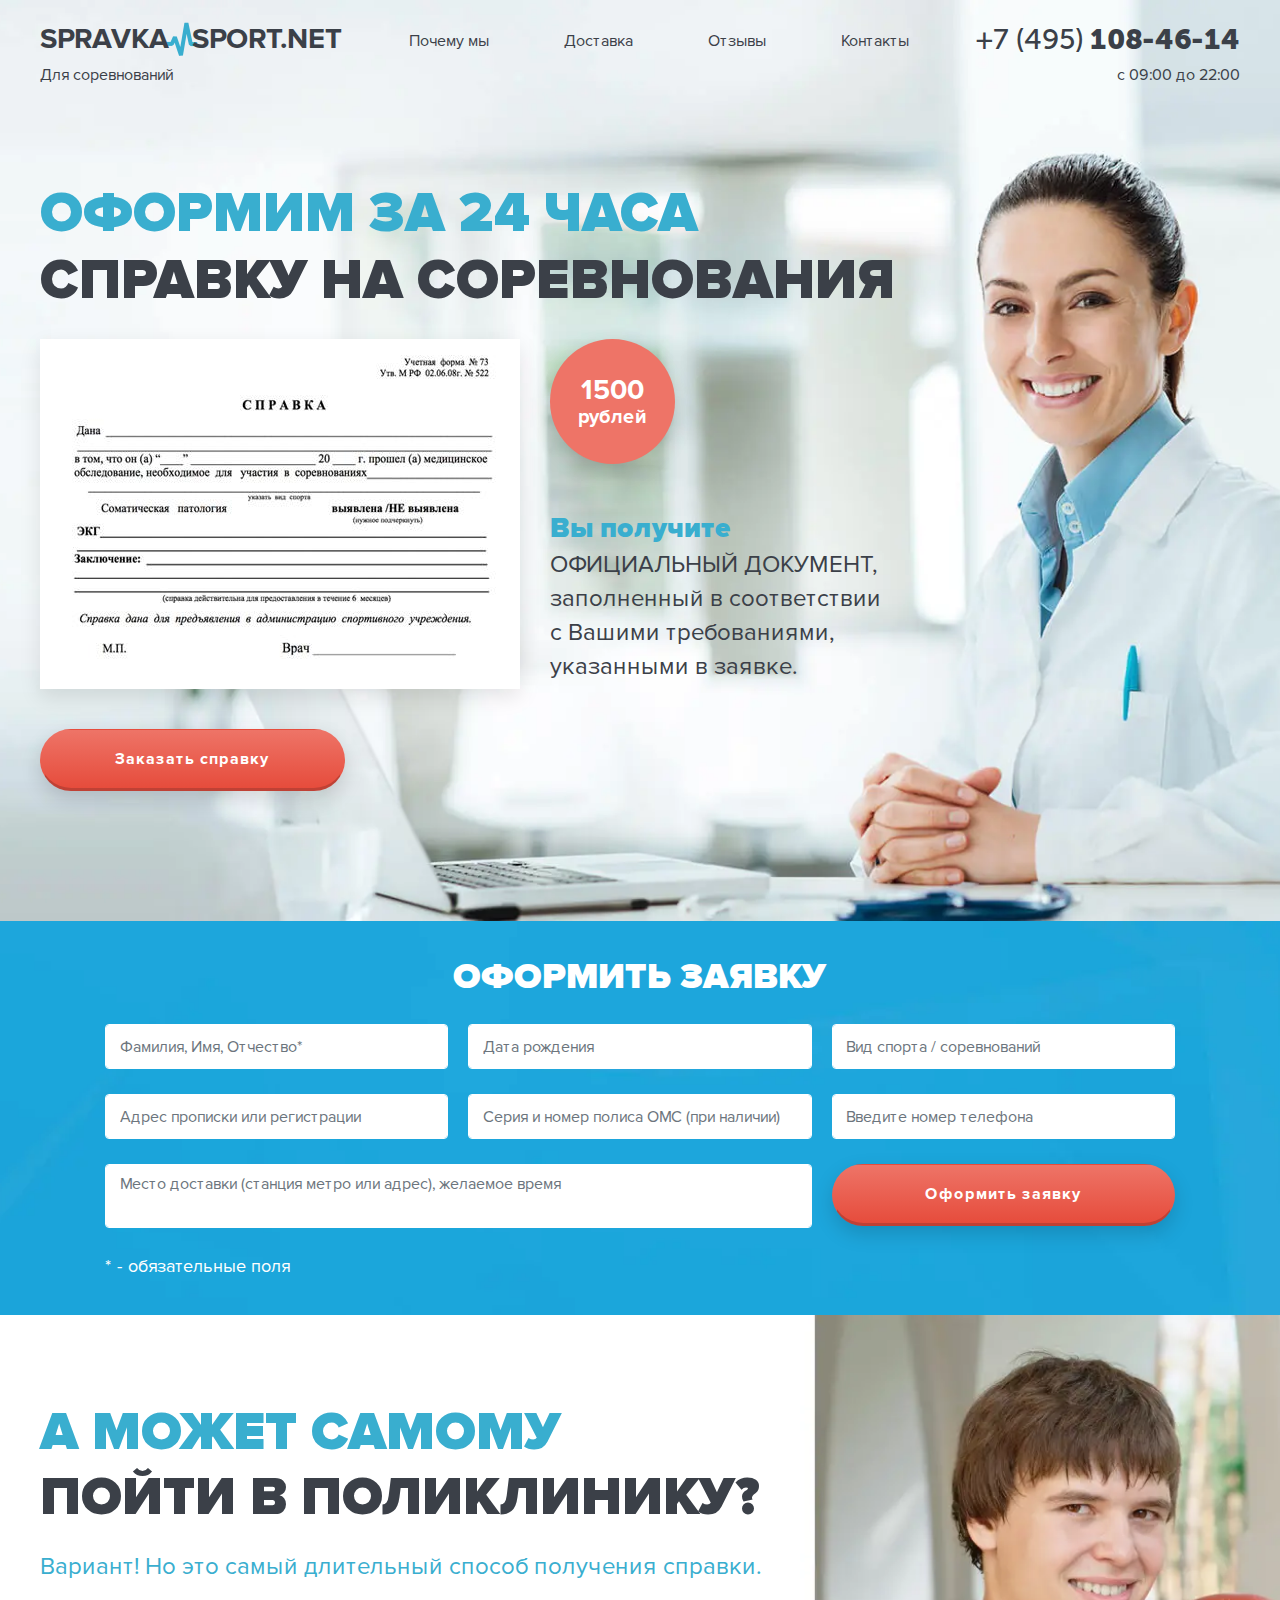
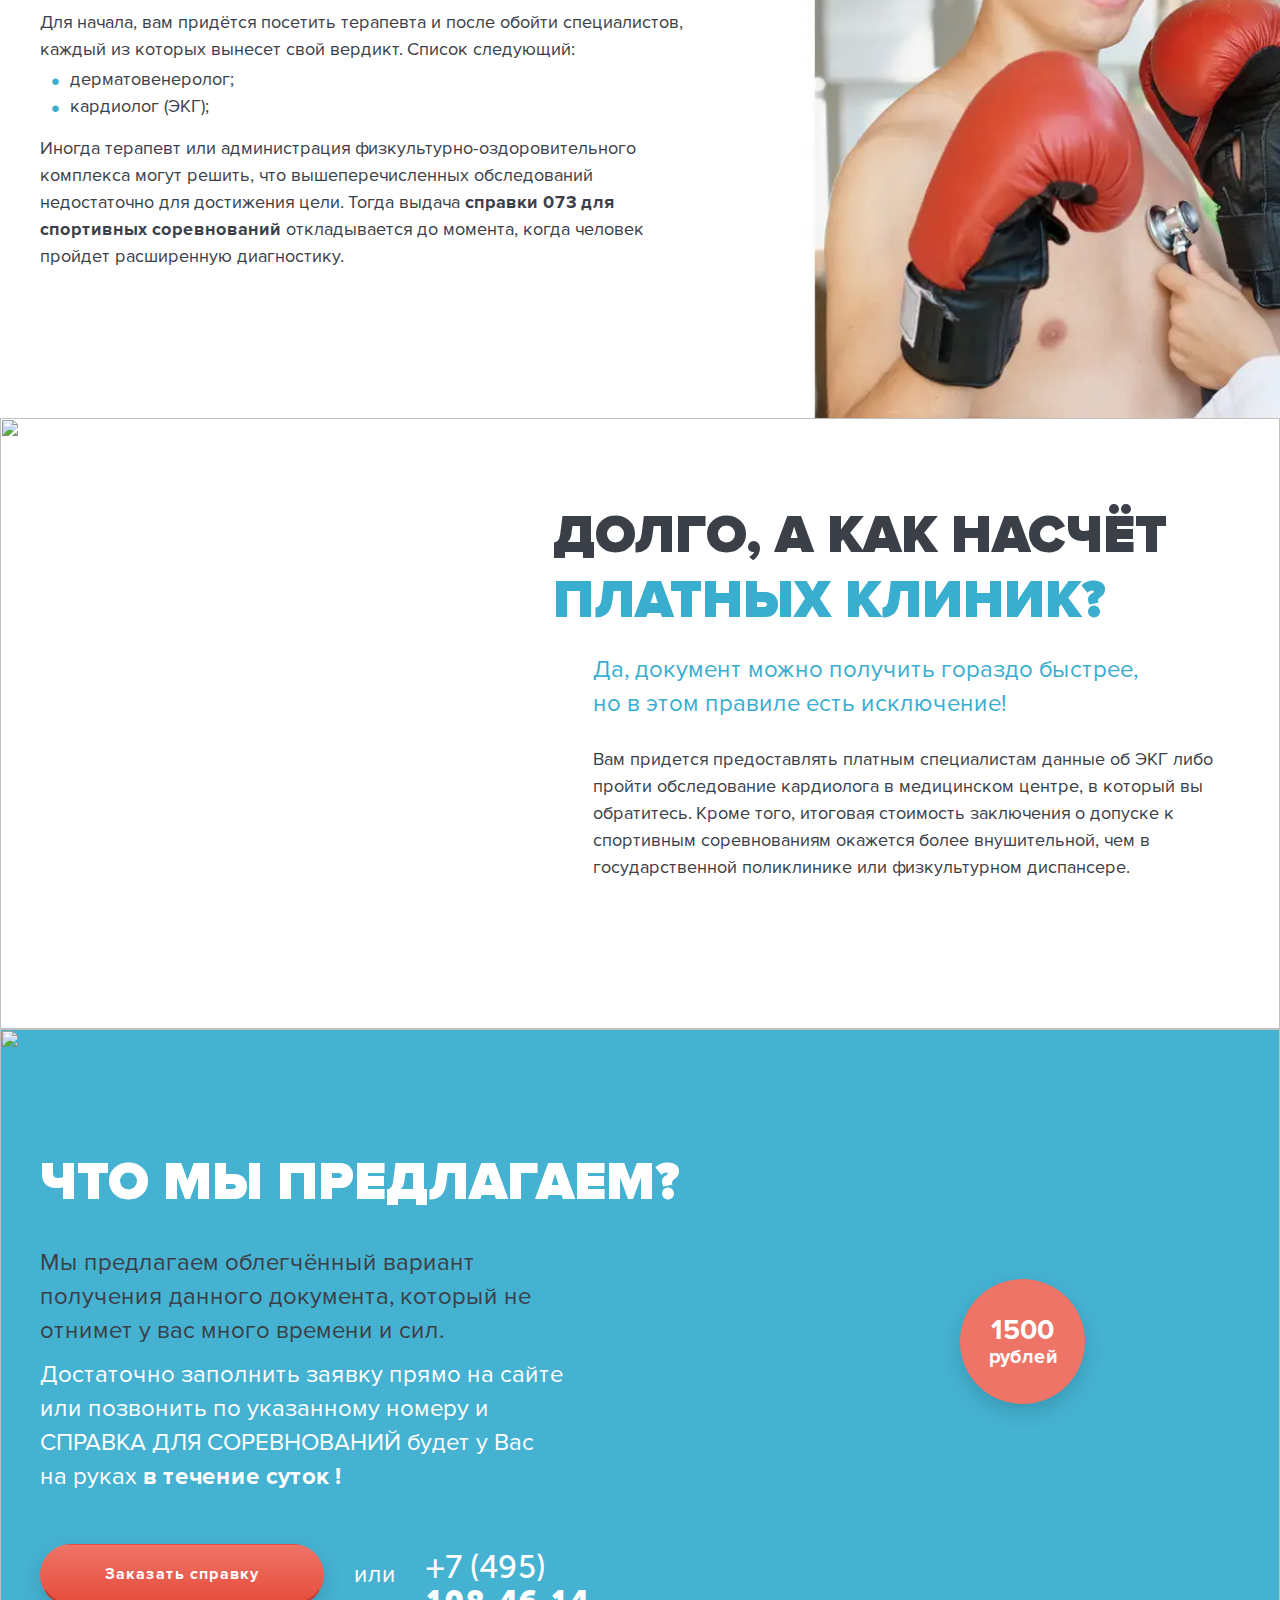
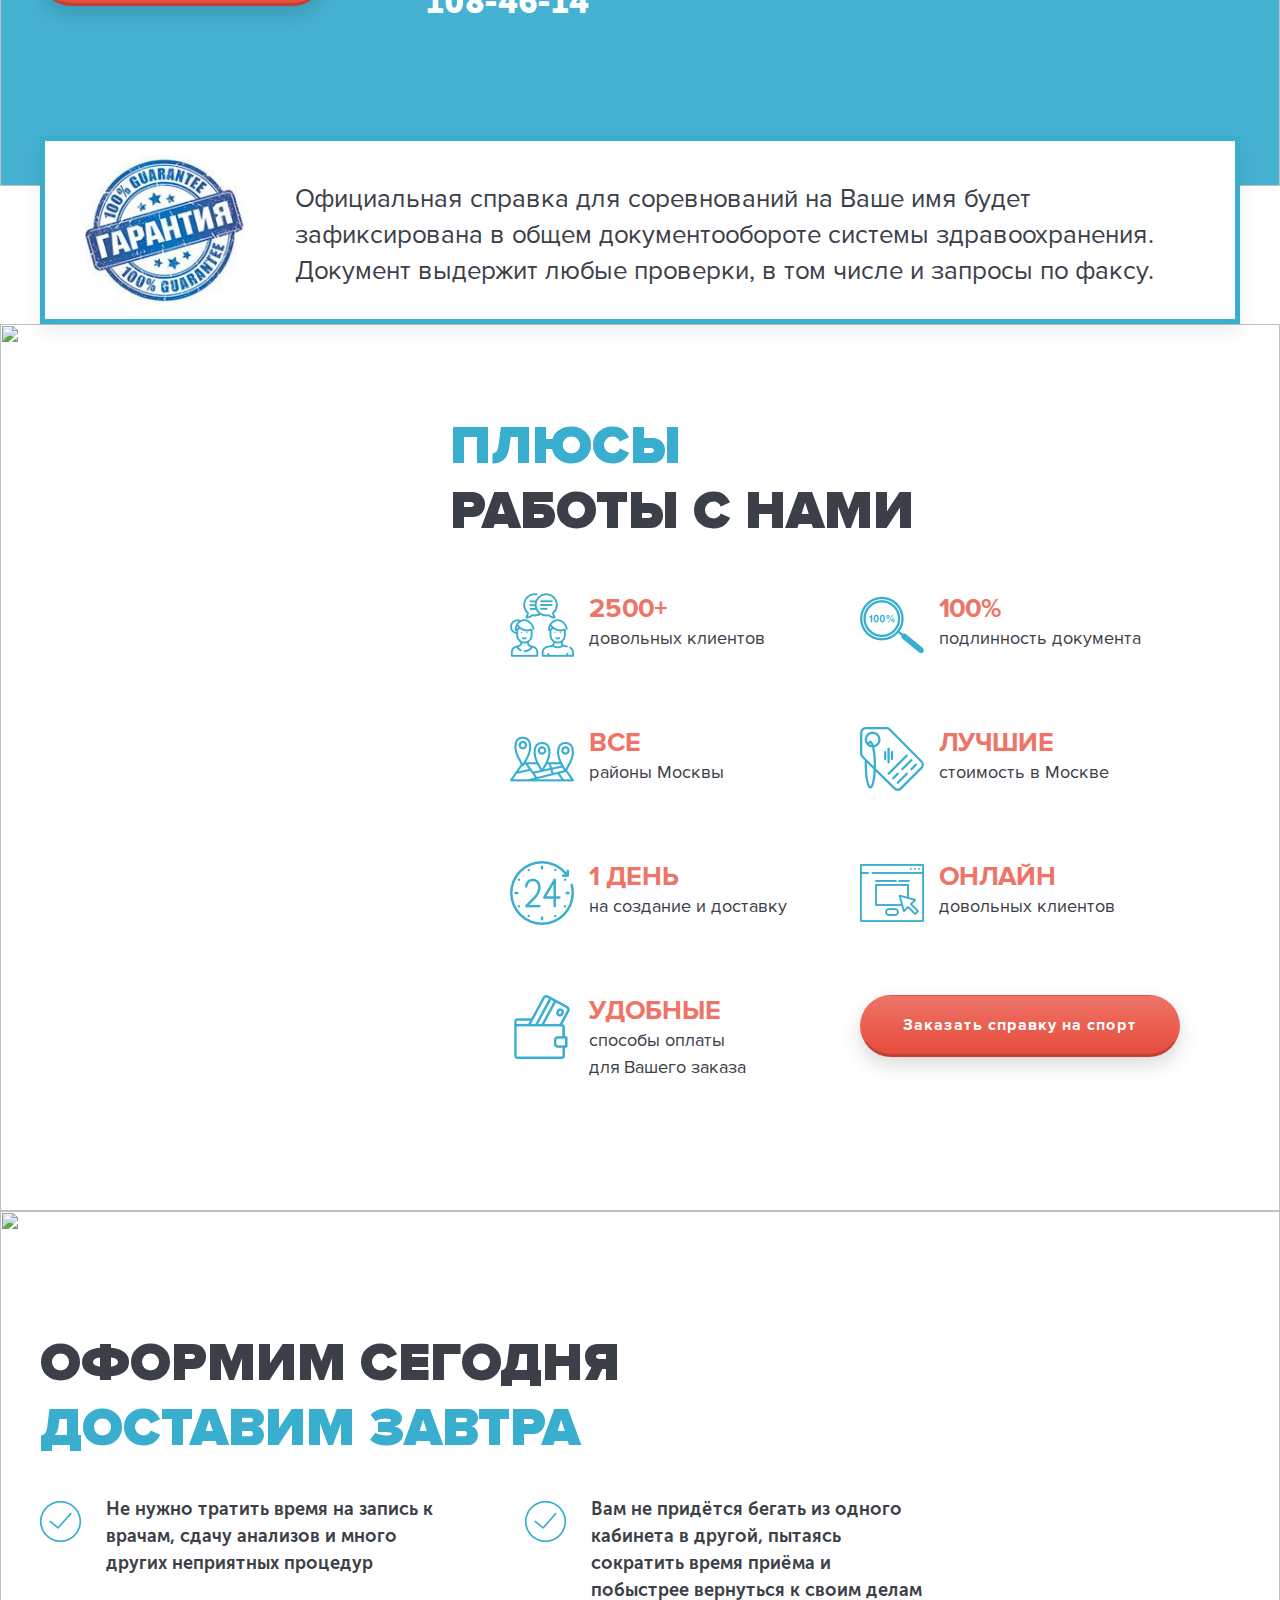
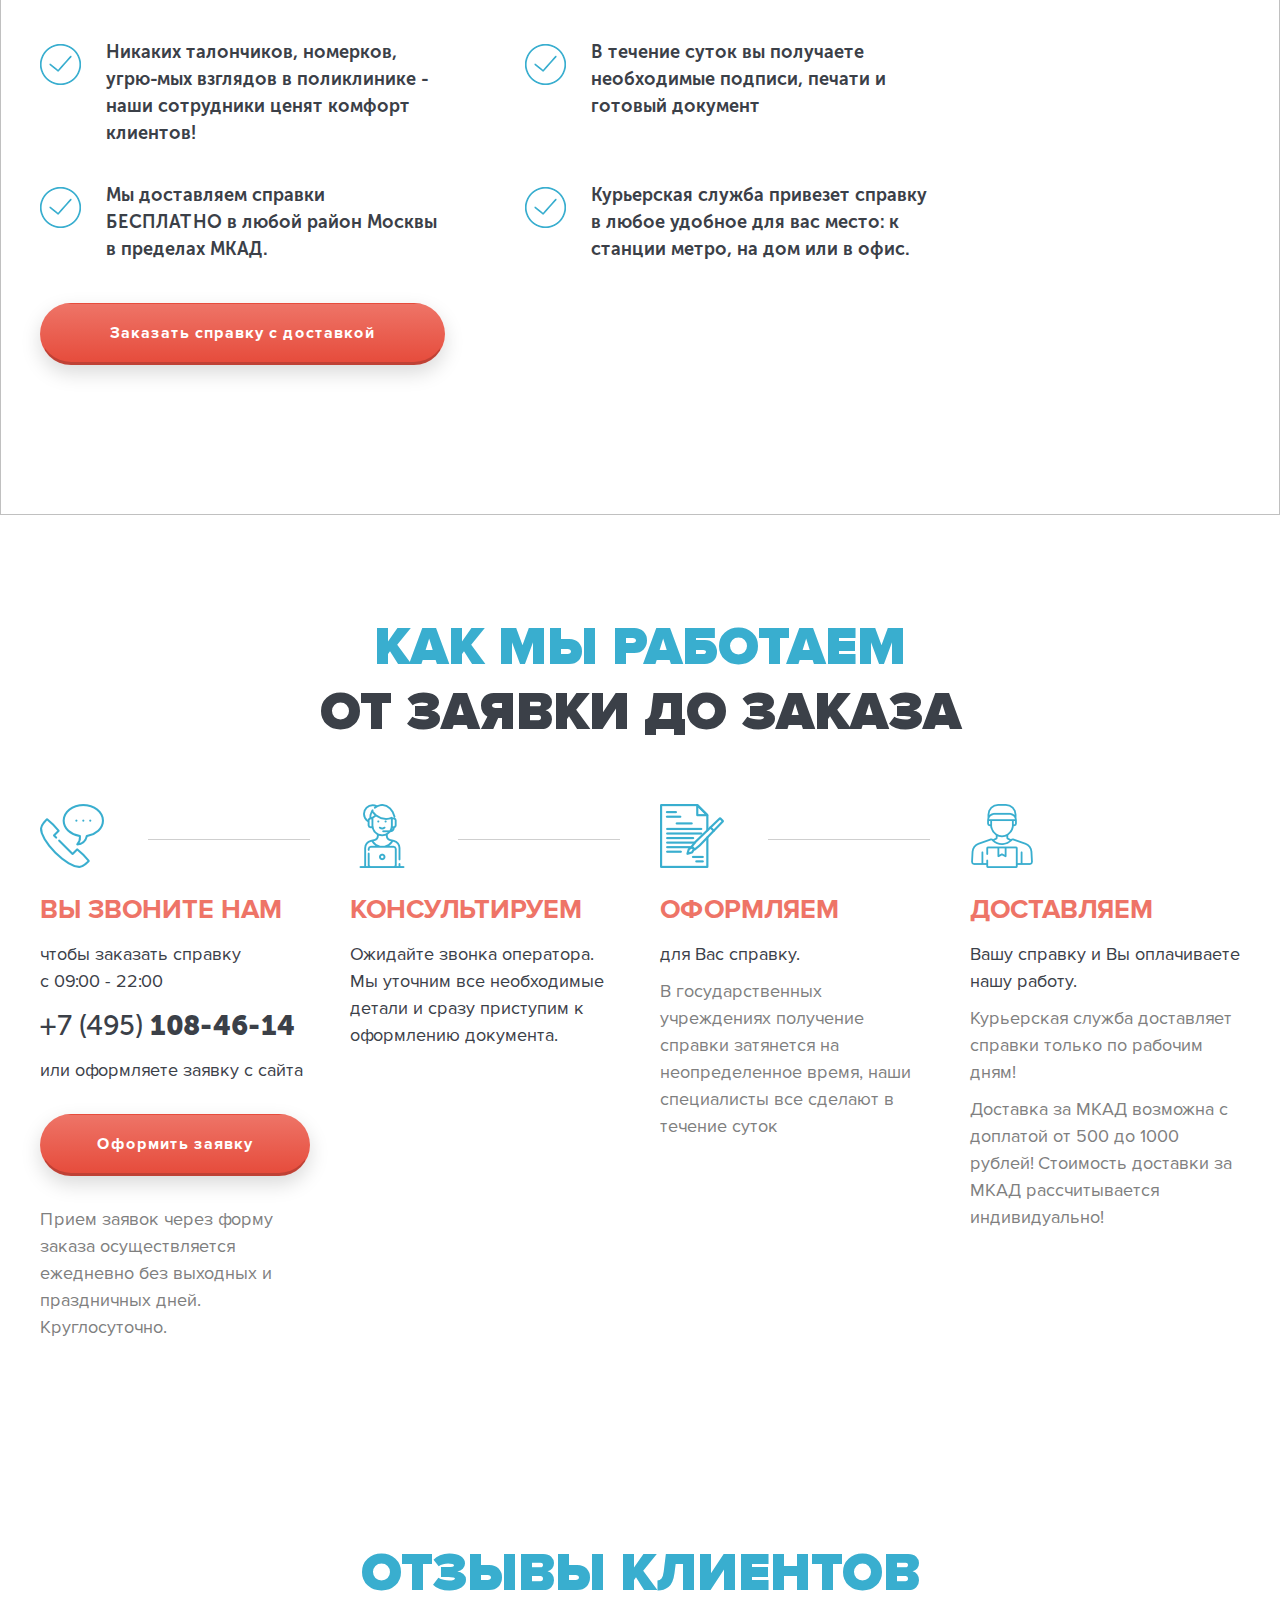
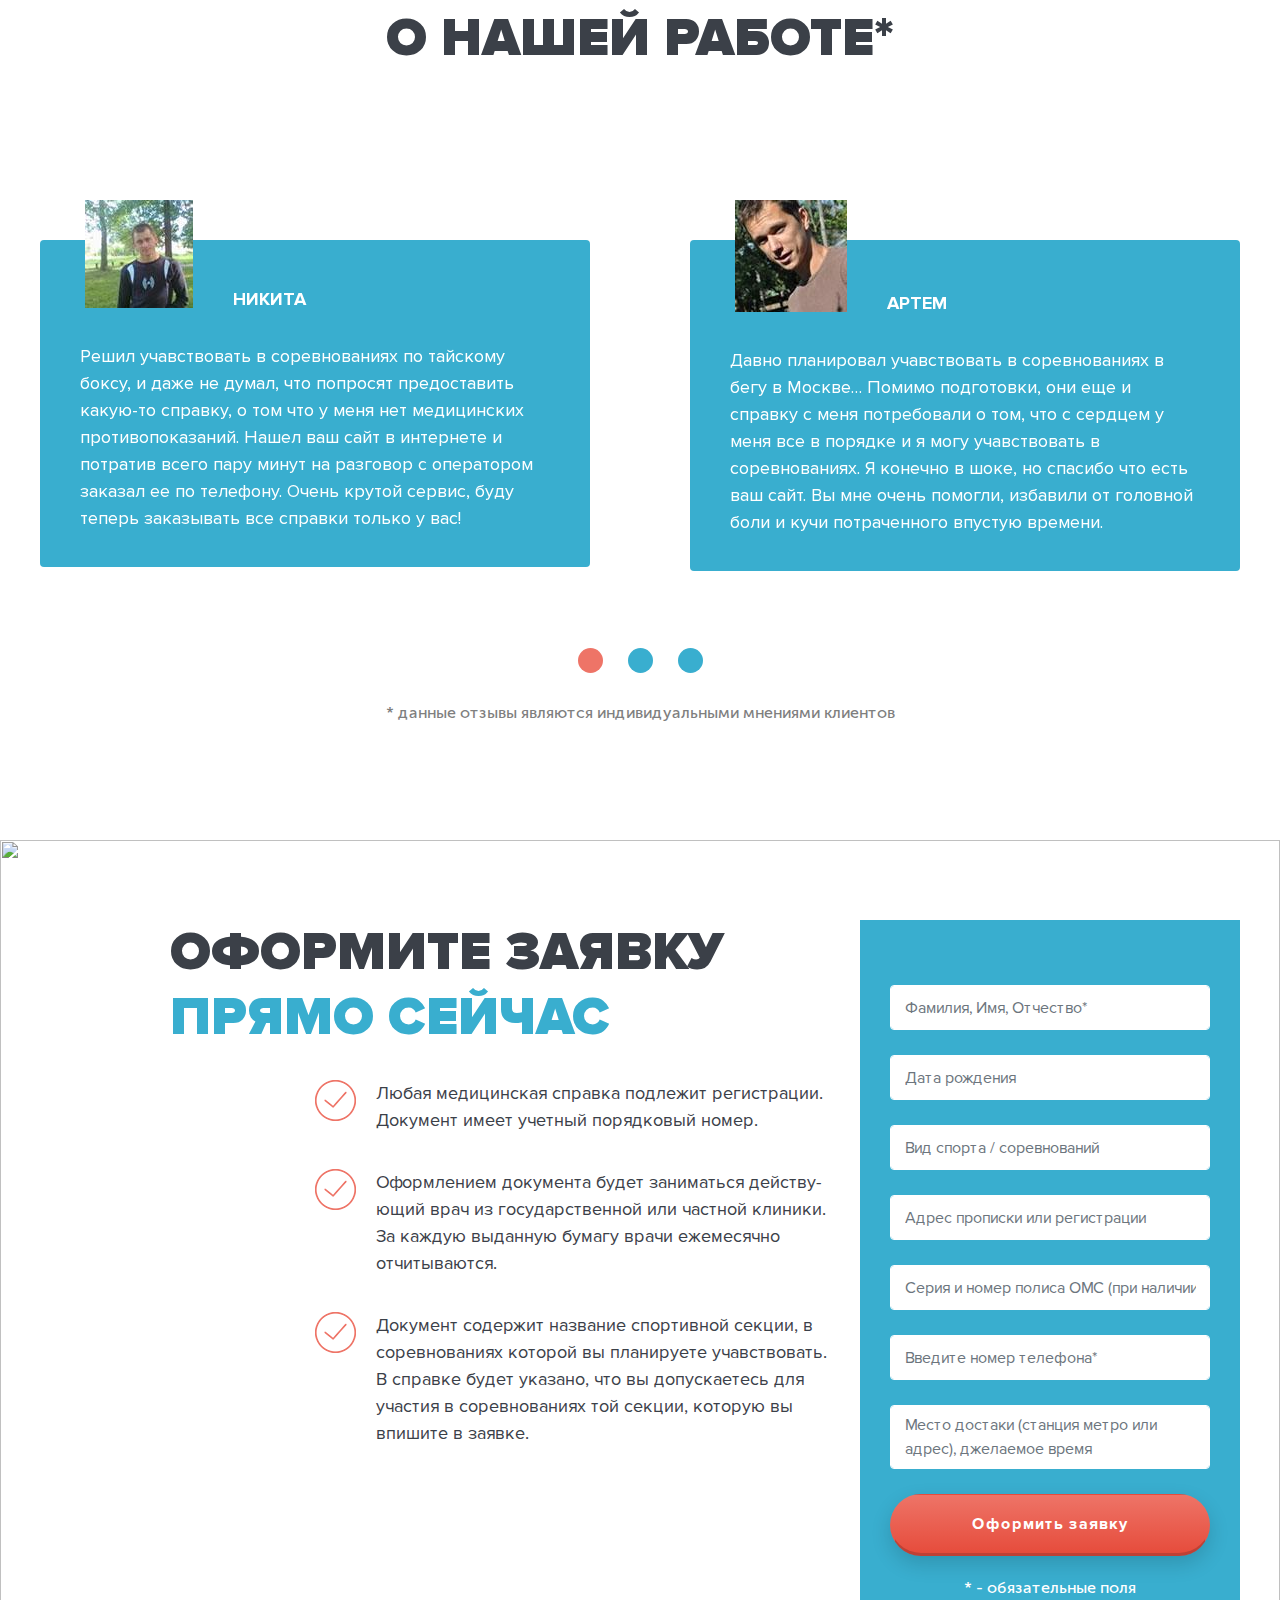
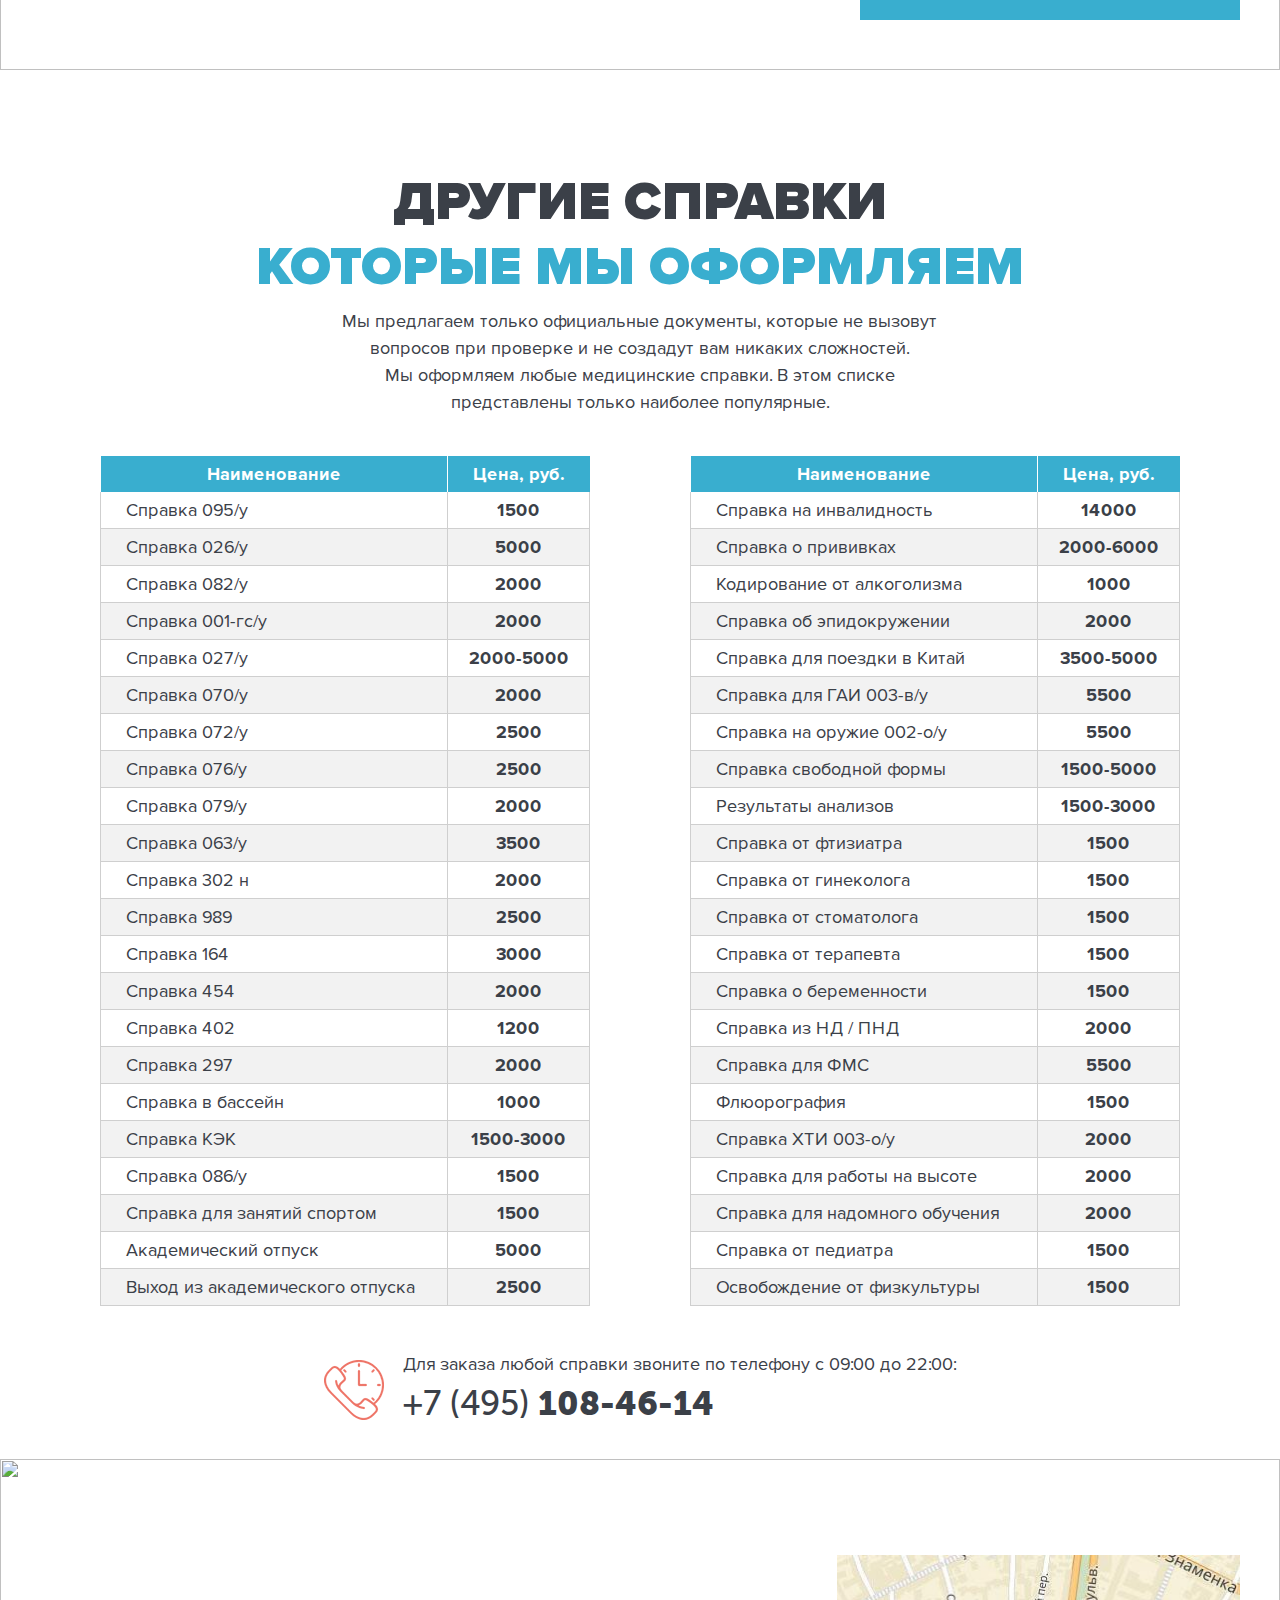
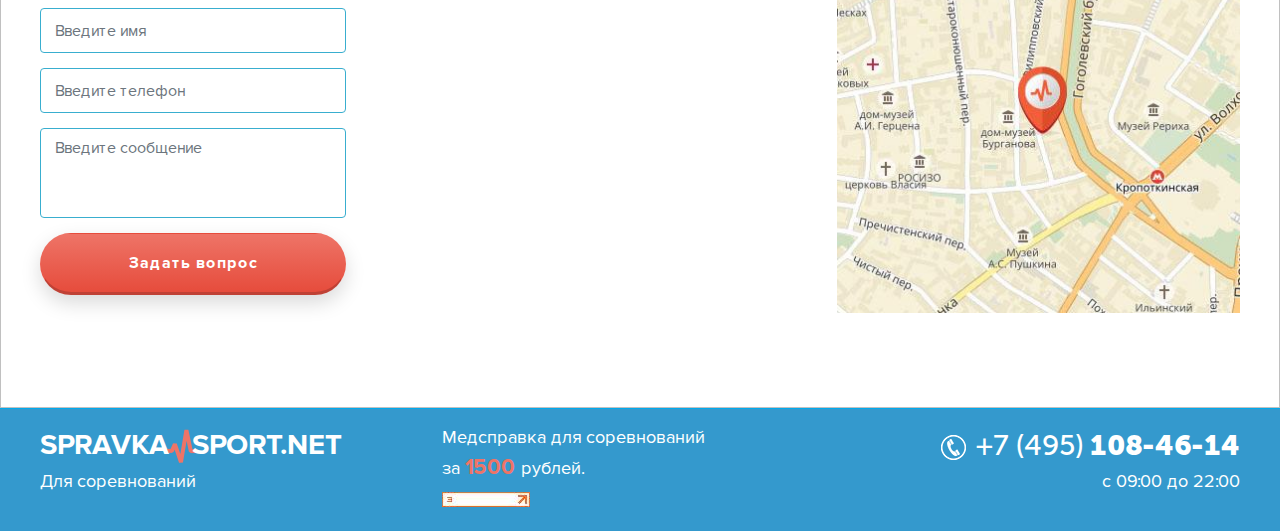
==== commit 128dbb1a: "form edit" ====
--- a/public/index.html
+++ b/public/index.html
@@ -165,39 +165,42 @@
 						<h3>Оформить заявку</h3>
 						<div class="form-wrap">
 							<form>
+								<div class="form-wrap__input-wrap"><input class="form-wrap__input" type="hidden" placeholder="" name="order" value="форма на синем фоне"/>
+								</div>
+								<!-- +e.input-wrap-->
 								<div class="row">
 									<div class="col-lg-4 col-md-6">
-										<div class="form-wrap__input-wrap"><input class="form-wrap__input" type="text" placeholder="Фамилия, Имя, Отчество*" name="text"/>
+										<div class="form-wrap__input-wrap"><input class="form-wrap__input" type="text" placeholder="Фамилия, Имя, Отчество*" name="name" required="required"/>
 										</div>
 										<!-- +e.input-wrap-->
 									</div>
 									<div class="col-lg-4 col-md-6">
-										<div class="form-wrap__input-wrap"><input class="form-wrap__input" type="text" placeholder="Дата рождения" name="text"/>
+										<div class="form-wrap__input-wrap"><input class="form-wrap__input" type="text" placeholder="Дата рождения" name="date"/>
 										</div>
 										<!-- +e.input-wrap-->
 									</div>
 									<div class="col-lg-4 col-md-6">
-										<div class="form-wrap__input-wrap"><input class="form-wrap__input" type="text" placeholder="Вид спорта / соревнований" name="text"/>
+										<div class="form-wrap__input-wrap"><input class="form-wrap__input" type="text" placeholder="Вид спорта / соревнований" name="sport"/>
 										</div>
 										<!-- +e.input-wrap-->
 									</div>
 									<div class="col-lg-4 col-md-6">
-										<div class="form-wrap__input-wrap"><input class="form-wrap__input" type="text" placeholder="Адрес прописки или регистрации" name="text"/>
+										<div class="form-wrap__input-wrap"><input class="form-wrap__input" type="text" placeholder="Адрес прописки или регистрации" name="adress"/>
 										</div>
 										<!-- +e.input-wrap-->
 									</div>
 									<div class="col-lg-4 col-md-6">
-										<div class="form-wrap__input-wrap"><input class="form-wrap__input" type="text" placeholder="Серия и номер полиса ОМС (при наличии)" name="text"/>
+										<div class="form-wrap__input-wrap"><input class="form-wrap__input" type="text" placeholder="Серия и номер полиса ОМС (при наличии)" name="polis"/>
 										</div>
 										<!-- +e.input-wrap-->
 									</div>
 									<div class="col-lg-4 col-md-6">
-										<div class="form-wrap__input-wrap"><input class="form-wrap__input" type="text" placeholder="Введите номер телефона" name="text"/>
+										<div class="form-wrap__input-wrap"><input class="form-wrap__input" type="tel" placeholder="Введите номер телефона" name="tel" required="required"/>
 										</div>
 										<!-- +e.input-wrap-->
 									</div>
 									<div class="col-md-8">
-										<div class="form-wrap__input-wrap"><textarea class="form-wrap__input form-control" placeholder="Место доставки (станция метро или адрес), желаемое время" name="textarea"></textarea>
+										<div class="form-wrap__input-wrap"><textarea class="form-wrap__input form-control" placeholder="Место доставки (станция метро или адрес), желаемое время" name="place"></textarea>
 										</div>
 										<!-- +e.input-wrap-->
 									</div>
@@ -661,25 +664,28 @@
 						<div class="col-xl-4">
 							<div class="form-wrap">
 								<form>
-									<div class="form-wrap__input-wrap"><input class="form-wrap__input" type="text" placeholder="Фамилия, Имя, Отчество*" name="text"/>
-									</div>
-									<!-- +e.input-wrap-->
-									<div class="form-wrap__input-wrap"><input class="form-wrap__input" type="text" placeholder="Дата рождения" name="text"/>
-									</div>
-									<!-- +e.input-wrap-->
-									<div class="form-wrap__input-wrap"><input class="form-wrap__input" type="text" placeholder="Вид спорта / соревнований" name="text"/>
-									</div>
-									<!-- +e.input-wrap-->
-									<div class="form-wrap__input-wrap"><input class="form-wrap__input" type="text" placeholder="Адрес прописки или регистрации" name="text"/>
-									</div>
-									<!-- +e.input-wrap-->
-									<div class="form-wrap__input-wrap"><input class="form-wrap__input" type="text" placeholder="Серия и номер полиса ОМС (при наличии)" name="text"/>
-									</div>
-									<!-- +e.input-wrap-->
-									<div class="form-wrap__input-wrap"><input class="form-wrap__input" type="text" placeholder="Введите номер телефона*" name="text"/>
-									</div>
-									<!-- +e.input-wrap-->
-									<div class="form-wrap__input-wrap"><textarea class="form-wrap__input form-control" placeholder="Место достаки (станция метро или адрес), джелаемое время" name="textarea"></textarea>
+									<div class="form-wrap__input-wrap"><input class="form-wrap__input" type="hidden" placeholder="" name="order" value="форма из блока &quot;Оформите заявку прямо сейчас&quot;"/>
+									</div>
+									<!-- +e.input-wrap-->
+									<div class="form-wrap__input-wrap"><input class="form-wrap__input" type="text" placeholder="Фамилия, Имя, Отчество*" name="name" required="required"/>
+									</div>
+									<!-- +e.input-wrap-->
+									<div class="form-wrap__input-wrap"><input class="form-wrap__input" type="text" placeholder="Дата рождения" name="date"/>
+									</div>
+									<!-- +e.input-wrap-->
+									<div class="form-wrap__input-wrap"><input class="form-wrap__input" type="text" placeholder="Вид спорта / соревнований" name="sport"/>
+									</div>
+									<!-- +e.input-wrap-->
+									<div class="form-wrap__input-wrap"><input class="form-wrap__input" type="text" placeholder="Адрес прописки или регистрации" name="adress"/>
+									</div>
+									<!-- +e.input-wrap-->
+									<div class="form-wrap__input-wrap"><input class="form-wrap__input" type="text" placeholder="Серия и номер полиса ОМС (при наличии)" name="polis"/>
+									</div>
+									<!-- +e.input-wrap-->
+									<div class="form-wrap__input-wrap"><input class="form-wrap__input" type="tel" placeholder="Введите номер телефона*" name="tel" required="required"/>
+									</div>
+									<!-- +e.input-wrap-->
+									<div class="form-wrap__input-wrap"><textarea class="form-wrap__input form-control" placeholder="Место достаки (станция метро или адрес), джелаемое время" name="place"></textarea>
 									</div>
 									<!-- +e.input-wrap-->
 									<button class="form-wrap__btn btn" type="submit">Оформить заявку
@@ -937,13 +943,16 @@
 							</div>
 							<div class="form-wrap">
 								<form>
-									<div class="form-wrap__input-wrap"><input class="form-wrap__input" type="text" placeholder="Введите имя" name="text"/>
-									</div>
-									<!-- +e.input-wrap-->
-									<div class="form-wrap__input-wrap"><input class="form-wrap__input" type="text" placeholder="Введите телефон" name="text"/>
-									</div>
-									<!-- +e.input-wrap-->
-									<div class="form-wrap__input-wrap"><textarea class="form-wrap__input form-control" placeholder="Введите сообщение" name="textarea"></textarea>
+									<div class="form-wrap__input-wrap"><input class="form-wrap__input" type="hidden" placeholder="" name="order" value="форма из подвала"/>
+									</div>
+									<!-- +e.input-wrap-->
+									<div class="form-wrap__input-wrap"><input class="form-wrap__input" type="text" placeholder="Введите имя" name="name" required="required"/>
+									</div>
+									<!-- +e.input-wrap-->
+									<div class="form-wrap__input-wrap"><input class="form-wrap__input" type="tel" placeholder="Введите телефон" name="tel" required="required"/>
+									</div>
+									<!-- +e.input-wrap-->
+									<div class="form-wrap__input-wrap"><textarea class="form-wrap__input form-control" placeholder="Введите сообщение" name="text" required="required"></textarea>
 									</div>
 									<!-- +e.input-wrap-->
 									<button class="form-wrap__btn btn" type="submit">Задать вопрос
--- a/public/css/main.min.css
+++ b/public/css/main.min.css
@@ -3,4 +3,4 @@
  * Copyright 2011-2019 The Bootstrap Authors
  * Copyright 2011-2019 Twitter, Inc.
  * Licensed under MIT (https://github.com/twbs/bootstrap/blob/master/LICENSE)
- */*,::after,::before{-webkit-box-sizing:border-box;box-sizing:border-box}html{font-family:sans-serif;line-height:1.15;-webkit-text-size-adjust:100%;-webkit-tap-highlight-color:transparent}article,aside,figcaption,figure,footer,header,hgroup,main,nav,section{display:block}body{margin:0;font-family:Proxima,-apple-system,BlinkMacSystemFont,"Segoe UI",Roboto,"Helvetica Neue",Arial,"Noto Sans",sans-serif,"Apple Color Emoji","Segoe UI Emoji","Segoe UI Symbol","Noto Color Emoji";font-size:1rem;font-weight:400;line-height:1.5;color:#3b4048;text-align:left;background-color:#fff}[tabindex="-1"]:focus:not(:focus-visible){outline:0!important}hr{-webkit-box-sizing:content-box;box-sizing:content-box;height:0;overflow:visible}h1,h2,h3,h4,h5,h6{margin-top:0;margin-bottom:.5rem}p{margin-top:0;margin-bottom:1rem}abbr[data-original-title],abbr[title]{text-decoration:underline;-webkit-text-decoration:underline dotted;text-decoration:underline dotted;cursor:help;border-bottom:0;-webkit-text-decoration-skip-ink:none;text-decoration-skip-ink:none}address{margin-bottom:1rem;font-style:normal;line-height:inherit}dl,ol,ul{margin-top:0;margin-bottom:1rem}ol ol,ol ul,ul ol,ul ul{margin-bottom:0}dt{font-weight:700}dd{margin-bottom:.5rem;margin-left:0}blockquote{margin:0 0 1rem}b,strong{font-weight:bolder}small{font-size:80%}sub,sup{position:relative;font-size:75%;line-height:0;vertical-align:baseline}sub{bottom:-.25em}sup{top:-.5em}a{color:#39aecf;text-decoration:none;background-color:transparent}a:hover{color:#257e97;text-decoration:underline}a:not([href]):not([tabindex]){color:inherit;text-decoration:none}a:not([href]):not([tabindex]):focus,a:not([href]):not([tabindex]):hover{color:inherit;text-decoration:none}a:not([href]):not([tabindex]):focus{outline:0}code,kbd,pre,samp{font-family:Museo,SFMono-Regular,Menlo,Monaco,Consolas,"Liberation Mono","Courier New",monospace;font-size:1em}pre{margin-top:0;margin-bottom:1rem;overflow:auto}figure{margin:0 0 1rem}img{vertical-align:middle;border-style:none}svg{overflow:hidden;vertical-align:middle}table{border-collapse:collapse}caption{padding-top:.75rem;padding-bottom:.75rem;color:#6c757d;text-align:left;caption-side:bottom}th{text-align:inherit}label{display:inline-block;margin-bottom:.5rem}button{border-radius:0}button:focus{outline:1px dotted;outline:5px auto -webkit-focus-ring-color}button,input,optgroup,select,textarea{margin:0;font-family:inherit;font-size:inherit;line-height:inherit}button,input{overflow:visible}button,select{text-transform:none}select{word-wrap:normal}[type=button],[type=reset],[type=submit],button{-webkit-appearance:button}[type=button]:not(:disabled),[type=reset]:not(:disabled),[type=submit]:not(:disabled),button:not(:disabled){cursor:pointer}[type=button]::-moz-focus-inner,[type=reset]::-moz-focus-inner,[type=submit]::-moz-focus-inner,button::-moz-focus-inner{padding:0;border-style:none}input[type=checkbox],input[type=radio]{-webkit-box-sizing:border-box;box-sizing:border-box;padding:0}input[type=date],input[type=datetime-local],input[type=month],input[type=time]{-webkit-appearance:listbox}textarea{overflow:auto;resize:vertical}fieldset{min-width:0;padding:0;margin:0;border:0}legend{display:block;width:100%;max-width:100%;padding:0;margin-bottom:.5rem;font-size:1.5rem;line-height:inherit;color:inherit;white-space:normal}progress{vertical-align:baseline}[type=number]::-webkit-inner-spin-button,[type=number]::-webkit-outer-spin-button{height:auto}[type=search]{outline-offset:-2px;-webkit-appearance:none}[type=search]::-webkit-search-decoration{-webkit-appearance:none}::-webkit-file-upload-button{font:inherit;-webkit-appearance:button}output{display:inline-block}summary{display:list-item;cursor:pointer}template{display:none}[hidden]{display:none!important}.h1,.h2,.h3,.h4,.h5,.h6,.section-title,h1,h2,h3,h4,h5,h6{margin-bottom:.5rem;font-weight:500;line-height:1.2}.h1,h1{font-size:3.11111rem}.h2,.section-title,h2{font-size:3rem}.h3,h3{font-size:2rem}.h4,h4{font-size:1.5rem}.h5,h5{font-size:1.25rem}.h6,h6{font-size:1rem}.lead{font-size:1.25rem;font-weight:300}.display-1{font-size:6rem;font-weight:300;line-height:1.2}.display-2{font-size:5.5rem;font-weight:300;line-height:1.2}.display-3{font-size:4.5rem;font-weight:300;line-height:1.2}.display-4{font-size:3.5rem;font-weight:300;line-height:1.2}hr{margin-top:1rem;margin-bottom:1rem;border:0;border-top:1px solid rgba(0,0,0,.1)}.small,small{font-size:80%;font-weight:400}.mark,mark{padding:.2em;background-color:#fcf8e3}.list-unstyled{padding-left:0;list-style:none}.list-inline{padding-left:0;list-style:none}.list-inline-item{display:inline-block}.list-inline-item:not(:last-child){margin-right:.5rem}.initialism{font-size:90%;text-transform:uppercase}.blockquote{margin-bottom:1rem;font-size:1.25rem}.blockquote-footer{display:block;font-size:80%;color:#6c757d}.blockquote-footer::before{content:"\2014\00A0"}.container{width:100%;padding-right:15px;padding-left:15px;margin-right:auto;margin-left:auto;max-width:380px}.container-fluid{width:100%;padding-right:15px;padding-left:15px;margin-right:auto;margin-left:auto}.row{display:-webkit-box;display:-webkit-flex;display:-ms-flexbox;display:flex;-webkit-flex-wrap:wrap;-ms-flex-wrap:wrap;flex-wrap:wrap;margin-right:-15px;margin-left:-15px}.no-gutters{margin-right:0;margin-left:0}.no-gutters>.col,.no-gutters>[class*=col-],.top-nav.fixed-style .no-gutters>.top-nav__img-col,.top-nav.fixed-style .no-gutters>.top-nav__mnu-col,.top-nav.static-style .no-gutters>.top-nav__img-col,.top-nav.static-style .no-gutters>.top-nav__mnu-col,.top-nav.static-style .no-gutters>.top-nav__phone-col{padding-right:0;padding-left:0}.col,.col-1,.col-10,.col-11,.col-12,.col-2,.col-3,.col-4,.col-5,.col-6,.col-7,.col-8,.col-9,.col-auto,.col-lg,.col-lg-1,.col-lg-10,.col-lg-11,.col-lg-12,.col-lg-2,.col-lg-3,.col-lg-4,.col-lg-5,.col-lg-6,.col-lg-7,.col-lg-8,.col-lg-9,.col-lg-auto,.col-md,.col-md-1,.col-md-10,.col-md-11,.col-md-12,.col-md-2,.col-md-3,.col-md-4,.col-md-5,.col-md-6,.col-md-7,.col-md-8,.col-md-9,.col-md-auto,.col-sm,.col-sm-1,.col-sm-10,.col-sm-11,.col-sm-12,.col-sm-2,.col-sm-3,.col-sm-4,.col-sm-5,.col-sm-6,.col-sm-7,.col-sm-8,.col-sm-9,.col-sm-auto,.col-xl,.col-xl-1,.col-xl-10,.col-xl-11,.col-xl-12,.col-xl-2,.col-xl-3,.col-xl-4,.col-xl-5,.col-xl-6,.col-xl-7,.col-xl-8,.col-xl-9,.col-xl-auto,.top-nav.fixed-style .top-nav__img-col,.top-nav.fixed-style .top-nav__mnu-col,.top-nav.static-style .top-nav__img-col,.top-nav.static-style .top-nav__mnu-col,.top-nav.static-style .top-nav__phone-col{position:relative;width:100%;padding-right:15px;padding-left:15px}.col,.top-nav.fixed-style .top-nav__img-col,.top-nav.fixed-style .top-nav__mnu-col,.top-nav.static-style .top-nav__img-col,.top-nav.static-style .top-nav__mnu-col,.top-nav.static-style .top-nav__phone-col{-webkit-flex-basis:0;-ms-flex-preferred-size:0;flex-basis:0;-webkit-box-flex:1;-webkit-flex-grow:1;-ms-flex-positive:1;flex-grow:1;max-width:100%}.col-auto{-webkit-box-flex:0;-webkit-flex:0 0 auto;-ms-flex:0 0 auto;flex:0 0 auto;width:auto;max-width:100%}.col-1{-webkit-box-flex:0;-webkit-flex:0 0 8.33333%;-ms-flex:0 0 8.33333%;flex:0 0 8.33333%;max-width:8.33333%}.col-2{-webkit-box-flex:0;-webkit-flex:0 0 16.66667%;-ms-flex:0 0 16.66667%;flex:0 0 16.66667%;max-width:16.66667%}.col-3{-webkit-box-flex:0;-webkit-flex:0 0 25%;-ms-flex:0 0 25%;flex:0 0 25%;max-width:25%}.col-4{-webkit-box-flex:0;-webkit-flex:0 0 33.33333%;-ms-flex:0 0 33.33333%;flex:0 0 33.33333%;max-width:33.33333%}.col-5{-webkit-box-flex:0;-webkit-flex:0 0 41.66667%;-ms-flex:0 0 41.66667%;flex:0 0 41.66667%;max-width:41.66667%}.col-6{-webkit-box-flex:0;-webkit-flex:0 0 50%;-ms-flex:0 0 50%;flex:0 0 50%;max-width:50%}.col-7{-webkit-box-flex:0;-webkit-flex:0 0 58.33333%;-ms-flex:0 0 58.33333%;flex:0 0 58.33333%;max-width:58.33333%}.col-8{-webkit-box-flex:0;-webkit-flex:0 0 66.66667%;-ms-flex:0 0 66.66667%;flex:0 0 66.66667%;max-width:66.66667%}.col-9{-webkit-box-flex:0;-webkit-flex:0 0 75%;-ms-flex:0 0 75%;flex:0 0 75%;max-width:75%}.col-10{-webkit-box-flex:0;-webkit-flex:0 0 83.33333%;-ms-flex:0 0 83.33333%;flex:0 0 83.33333%;max-width:83.33333%}.col-11{-webkit-box-flex:0;-webkit-flex:0 0 91.66667%;-ms-flex:0 0 91.66667%;flex:0 0 91.66667%;max-width:91.66667%}.col-12{-webkit-box-flex:0;-webkit-flex:0 0 100%;-ms-flex:0 0 100%;flex:0 0 100%;max-width:100%}.order-first{-webkit-box-ordinal-group:0;-webkit-order:-1;-ms-flex-order:-1;order:-1}.order-last{-webkit-box-ordinal-group:14;-webkit-order:13;-ms-flex-order:13;order:13}.order-0{-webkit-box-ordinal-group:1;-webkit-order:0;-ms-flex-order:0;order:0}.order-1{-webkit-box-ordinal-group:2;-webkit-order:1;-ms-flex-order:1;order:1}.order-2{-webkit-box-ordinal-group:3;-webkit-order:2;-ms-flex-order:2;order:2}.order-3{-webkit-box-ordinal-group:4;-webkit-order:3;-ms-flex-order:3;order:3}.order-4{-webkit-box-ordinal-group:5;-webkit-order:4;-ms-flex-order:4;order:4}.order-5{-webkit-box-ordinal-group:6;-webkit-order:5;-ms-flex-order:5;order:5}.order-6{-webkit-box-ordinal-group:7;-webkit-order:6;-ms-flex-order:6;order:6}.order-7{-webkit-box-ordinal-group:8;-webkit-order:7;-ms-flex-order:7;order:7}.order-8{-webkit-box-ordinal-group:9;-webkit-order:8;-ms-flex-order:8;order:8}.order-9{-webkit-box-ordinal-group:10;-webkit-order:9;-ms-flex-order:9;order:9}.order-10{-webkit-box-ordinal-group:11;-webkit-order:10;-ms-flex-order:10;order:10}.order-11{-webkit-box-ordinal-group:12;-webkit-order:11;-ms-flex-order:11;order:11}.order-12{-webkit-box-ordinal-group:13;-webkit-order:12;-ms-flex-order:12;order:12}.offset-1{margin-left:8.33333%}.offset-2{margin-left:16.66667%}.offset-3{margin-left:25%}.offset-4{margin-left:33.33333%}.offset-5{margin-left:41.66667%}.offset-6{margin-left:50%}.offset-7{margin-left:58.33333%}.offset-8{margin-left:66.66667%}.offset-9{margin-left:75%}.offset-10{margin-left:83.33333%}.offset-11{margin-left:91.66667%}.form-control,.form-wrap__input{display:block;width:100%;height:calc(1.5em + .75rem + 2px);padding:.375rem .75rem;font-size:1rem;font-weight:400;line-height:1.5;color:#495057;background-color:#fff;background-clip:padding-box;border:1px solid #ced4da;border-radius:.25rem;-webkit-transition:border-color .15s ease-in-out,-webkit-box-shadow .15s ease-in-out;transition:border-color .15s ease-in-out,-webkit-box-shadow .15s ease-in-out;-o-transition:border-color .15s ease-in-out,box-shadow .15s ease-in-out;transition:border-color .15s ease-in-out,box-shadow .15s ease-in-out;transition:border-color .15s ease-in-out,box-shadow .15s ease-in-out,-webkit-box-shadow .15s ease-in-out}.form-control::-ms-expand,.form-wrap__input::-ms-expand{background-color:transparent;border:0}.form-control:focus,.form-wrap__input:focus{color:#495057;background-color:#fff;border-color:#a0d8e8;outline:0;-webkit-box-shadow:0 0 0 .2rem rgba(57,174,207,.25);box-shadow:0 0 0 .2rem rgba(57,174,207,.25)}.form-control::-webkit-input-placeholder,.form-wrap__input::-webkit-input-placeholder{color:#6c757d;opacity:1}.form-control::-moz-placeholder,.form-wrap__input::-moz-placeholder{color:#6c757d;opacity:1}.form-control:-ms-input-placeholder,.form-wrap__input:-ms-input-placeholder{color:#6c757d;opacity:1}.form-control::-ms-input-placeholder,.form-wrap__input::-ms-input-placeholder{color:#6c757d;opacity:1}.form-control::placeholder,.form-wrap__input::placeholder{color:#6c757d;opacity:1}.form-control:disabled,.form-control[readonly],.form-wrap__input:disabled,.form-wrap__input[readonly]{background-color:#e9ecef;opacity:1}select.form-control:focus::-ms-value,select.form-wrap__input:focus::-ms-value{color:#495057;background-color:#fff}.form-control-file,.form-control-range{display:block;width:100%}.col-form-label{padding-top:calc(.375rem + 1px);padding-bottom:calc(.375rem + 1px);margin-bottom:0;font-size:inherit;line-height:1.5}.col-form-label-lg{padding-top:calc(.5rem + 1px);padding-bottom:calc(.5rem + 1px);font-size:1.25rem;line-height:1.5}.col-form-label-sm{padding-top:calc(.25rem + 1px);padding-bottom:calc(.25rem + 1px);font-size:.875rem;line-height:1.5}.form-control-plaintext{display:block;width:100%;padding-top:.375rem;padding-bottom:.375rem;margin-bottom:0;line-height:1.5;color:#3b4048;background-color:transparent;border:solid transparent;border-width:1px 0}.form-control-plaintext.form-control-lg,.form-control-plaintext.form-control-sm{padding-right:0;padding-left:0}.form-control-sm{height:calc(1.5em + .5rem + 2px);padding:.25rem .5rem;font-size:.875rem;line-height:1.5;border-radius:.2rem}.form-control-lg{height:calc(1.5em + 1rem + 2px);padding:.5rem 1rem;font-size:1.25rem;line-height:1.5;border-radius:.3rem}select.form-control[multiple],select.form-control[size],select.form-wrap__input[multiple],select.form-wrap__input[size]{height:auto}textarea.form-control,textarea.form-wrap__input{height:auto}.form-group,.form-wrap__input-wrap{margin-bottom:1rem}.form-text{display:block;margin-top:.25rem}.form-row{display:-webkit-box;display:-webkit-flex;display:-ms-flexbox;display:flex;-webkit-flex-wrap:wrap;-ms-flex-wrap:wrap;flex-wrap:wrap;margin-right:-5px;margin-left:-5px}.form-row>.col,.form-row>[class*=col-],.top-nav.fixed-style .form-row>.top-nav__img-col,.top-nav.fixed-style .form-row>.top-nav__mnu-col,.top-nav.static-style .form-row>.top-nav__img-col,.top-nav.static-style .form-row>.top-nav__mnu-col,.top-nav.static-style .form-row>.top-nav__phone-col{padding-right:5px;padding-left:5px}.form-check{position:relative;display:block;padding-left:1.25rem}.form-check-input{position:absolute;margin-top:.3rem;margin-left:-1.25rem}.form-check-input:disabled~.form-check-label{color:#6c757d}.form-check-label{margin-bottom:0}.form-check-inline{display:-webkit-inline-box;display:-webkit-inline-flex;display:-ms-inline-flexbox;display:inline-flex;-webkit-box-align:center;-webkit-align-items:center;-ms-flex-align:center;align-items:center;padding-left:0;margin-right:.75rem}.form-check-inline .form-check-input{position:static;margin-top:0;margin-right:.3125rem;margin-left:0}.valid-feedback{display:none;width:100%;margin-top:.25rem;font-size:80%;color:#28a745}.valid-tooltip{position:absolute;top:100%;z-index:5;display:none;max-width:100%;padding:.25rem .5rem;margin-top:.1rem;font-size:.875rem;line-height:1.5;color:#fff;background-color:rgba(40,167,69,.9);border-radius:.25rem}.form-control.is-valid,.is-valid.form-wrap__input,.was-validated .form-control:valid,.was-validated .form-wrap__input:valid{border-color:#28a745;padding-right:calc(1.5em + .75rem);background-image:url("data:image/svg+xml,%3csvg xmlns='http://www.w3.org/2000/svg' viewBox='0 0 8 8'%3e%3cpath fill='%2328a745' d='M2.3 6.73L.6 4.53c-.4-1.04.46-1.4 1.1-.8l1.1 1.4 3.4-3.8c.6-.63 1.6-.27 1.2.7l-4 4.6c-.43.5-.8.4-1.1.1z'/%3e%3c/svg%3e");background-repeat:no-repeat;background-position:center right calc(.375em + .1875rem);background-size:calc(.75em + .375rem) calc(.75em + .375rem)}.form-control.is-valid:focus,.is-valid.form-wrap__input:focus,.was-validated .form-control:valid:focus,.was-validated .form-wrap__input:valid:focus{border-color:#28a745;-webkit-box-shadow:0 0 0 .2rem rgba(40,167,69,.25);box-shadow:0 0 0 .2rem rgba(40,167,69,.25)}.form-control.is-valid~.valid-feedback,.form-control.is-valid~.valid-tooltip,.is-valid.form-wrap__input~.valid-feedback,.is-valid.form-wrap__input~.valid-tooltip,.was-validated .form-control:valid~.valid-feedback,.was-validated .form-control:valid~.valid-tooltip,.was-validated .form-wrap__input:valid~.valid-feedback,.was-validated .form-wrap__input:valid~.valid-tooltip{display:block}.was-validated textarea.form-control:valid,.was-validated textarea.form-wrap__input:valid,textarea.form-control.is-valid,textarea.is-valid.form-wrap__input{padding-right:calc(1.5em + .75rem);background-position:top calc(.375em + .1875rem) right calc(.375em + .1875rem)}.custom-select.is-valid,.was-validated .custom-select:valid{border-color:#28a745;padding-right:calc((1em + .75rem) * 3 / 4 + 1.75rem);background:url("data:image/svg+xml,%3csvg xmlns='http://www.w3.org/2000/svg' viewBox='0 0 4 5'%3e%3cpath fill='%23343a40' d='M2 0L0 2h4zm0 5L0 3h4z'/%3e%3c/svg%3e") no-repeat right .75rem center/8px 10px,url("data:image/svg+xml,%3csvg xmlns='http://www.w3.org/2000/svg' viewBox='0 0 8 8'%3e%3cpath fill='%2328a745' d='M2.3 6.73L.6 4.53c-.4-1.04.46-1.4 1.1-.8l1.1 1.4 3.4-3.8c.6-.63 1.6-.27 1.2.7l-4 4.6c-.43.5-.8.4-1.1.1z'/%3e%3c/svg%3e") #fff no-repeat center right 1.75rem/calc(.75em + .375rem) calc(.75em + .375rem)}.custom-select.is-valid:focus,.was-validated .custom-select:valid:focus{border-color:#28a745;-webkit-box-shadow:0 0 0 .2rem rgba(40,167,69,.25);box-shadow:0 0 0 .2rem rgba(40,167,69,.25)}.custom-select.is-valid~.valid-feedback,.custom-select.is-valid~.valid-tooltip,.was-validated .custom-select:valid~.valid-feedback,.was-validated .custom-select:valid~.valid-tooltip{display:block}.form-control-file.is-valid~.valid-feedback,.form-control-file.is-valid~.valid-tooltip,.was-validated .form-control-file:valid~.valid-feedback,.was-validated .form-control-file:valid~.valid-tooltip{display:block}.form-check-input.is-valid~.form-check-label,.was-validated .form-check-input:valid~.form-check-label{color:#28a745}.form-check-input.is-valid~.valid-feedback,.form-check-input.is-valid~.valid-tooltip,.was-validated .form-check-input:valid~.valid-feedback,.was-validated .form-check-input:valid~.valid-tooltip{display:block}.custom-control-input.is-valid~.custom-control-label,.was-validated .custom-control-input:valid~.custom-control-label{color:#28a745}.custom-control-input.is-valid~.custom-control-label::before,.was-validated .custom-control-input:valid~.custom-control-label::before{border-color:#28a745}.custom-control-input.is-valid~.valid-feedback,.custom-control-input.is-valid~.valid-tooltip,.was-validated .custom-control-input:valid~.valid-feedback,.was-validated .custom-control-input:valid~.valid-tooltip{display:block}.custom-control-input.is-valid:checked~.custom-control-label::before,.was-validated .custom-control-input:valid:checked~.custom-control-label::before{border-color:#34ce57;background-color:#34ce57}.custom-control-input.is-valid:focus~.custom-control-label::before,.was-validated .custom-control-input:valid:focus~.custom-control-label::before{-webkit-box-shadow:0 0 0 .2rem rgba(40,167,69,.25);box-shadow:0 0 0 .2rem rgba(40,167,69,.25)}.custom-control-input.is-valid:focus:not(:checked)~.custom-control-label::before,.was-validated .custom-control-input:valid:focus:not(:checked)~.custom-control-label::before{border-color:#28a745}.custom-file-input.is-valid~.custom-file-label,.was-validated .custom-file-input:valid~.custom-file-label{border-color:#28a745}.custom-file-input.is-valid~.valid-feedback,.custom-file-input.is-valid~.valid-tooltip,.was-validated .custom-file-input:valid~.valid-feedback,.was-validated .custom-file-input:valid~.valid-tooltip{display:block}.custom-file-input.is-valid:focus~.custom-file-label,.was-validated .custom-file-input:valid:focus~.custom-file-label{border-color:#28a745;-webkit-box-shadow:0 0 0 .2rem rgba(40,167,69,.25);box-shadow:0 0 0 .2rem rgba(40,167,69,.25)}.invalid-feedback{display:none;width:100%;margin-top:.25rem;font-size:80%;color:#dc3545}.invalid-tooltip{position:absolute;top:100%;z-index:5;display:none;max-width:100%;padding:.25rem .5rem;margin-top:.1rem;font-size:.875rem;line-height:1.5;color:#fff;background-color:rgba(220,53,69,.9);border-radius:.25rem}.form-control.is-invalid,.is-invalid.form-wrap__input,.was-validated .form-control:invalid,.was-validated .form-wrap__input:invalid{border-color:#dc3545;padding-right:calc(1.5em + .75rem);background-image:url("data:image/svg+xml,%3csvg xmlns='http://www.w3.org/2000/svg' fill='%23dc3545' viewBox='-2 -2 7 7'%3e%3cpath stroke='%23dc3545' d='M0 0l3 3m0-3L0 3'/%3e%3ccircle r='.5'/%3e%3ccircle cx='3' r='.5'/%3e%3ccircle cy='3' r='.5'/%3e%3ccircle cx='3' cy='3' r='.5'/%3e%3c/svg%3E");background-repeat:no-repeat;background-position:center right calc(.375em + .1875rem);background-size:calc(.75em + .375rem) calc(.75em + .375rem)}.form-control.is-invalid:focus,.is-invalid.form-wrap__input:focus,.was-validated .form-control:invalid:focus,.was-validated .form-wrap__input:invalid:focus{border-color:#dc3545;-webkit-box-shadow:0 0 0 .2rem rgba(220,53,69,.25);box-shadow:0 0 0 .2rem rgba(220,53,69,.25)}.form-control.is-invalid~.invalid-feedback,.form-control.is-invalid~.invalid-tooltip,.is-invalid.form-wrap__input~.invalid-feedback,.is-invalid.form-wrap__input~.invalid-tooltip,.was-validated .form-control:invalid~.invalid-feedback,.was-validated .form-control:invalid~.invalid-tooltip,.was-validated .form-wrap__input:invalid~.invalid-feedback,.was-validated .form-wrap__input:invalid~.invalid-tooltip{display:block}.was-validated textarea.form-control:invalid,.was-validated textarea.form-wrap__input:invalid,textarea.form-control.is-invalid,textarea.is-invalid.form-wrap__input{padding-right:calc(1.5em + .75rem);background-position:top calc(.375em + .1875rem) right calc(.375em + .1875rem)}.custom-select.is-invalid,.was-validated .custom-select:invalid{border-color:#dc3545;padding-right:calc((1em + .75rem) * 3 / 4 + 1.75rem);background:url("data:image/svg+xml,%3csvg xmlns='http://www.w3.org/2000/svg' viewBox='0 0 4 5'%3e%3cpath fill='%23343a40' d='M2 0L0 2h4zm0 5L0 3h4z'/%3e%3c/svg%3e") no-repeat right .75rem center/8px 10px,url("data:image/svg+xml,%3csvg xmlns='http://www.w3.org/2000/svg' fill='%23dc3545' viewBox='-2 -2 7 7'%3e%3cpath stroke='%23dc3545' d='M0 0l3 3m0-3L0 3'/%3e%3ccircle r='.5'/%3e%3ccircle cx='3' r='.5'/%3e%3ccircle cy='3' r='.5'/%3e%3ccircle cx='3' cy='3' r='.5'/%3e%3c/svg%3E") #fff no-repeat center right 1.75rem/calc(.75em + .375rem) calc(.75em + .375rem)}.custom-select.is-invalid:focus,.was-validated .custom-select:invalid:focus{border-color:#dc3545;-webkit-box-shadow:0 0 0 .2rem rgba(220,53,69,.25);box-shadow:0 0 0 .2rem rgba(220,53,69,.25)}.custom-select.is-invalid~.invalid-feedback,.custom-select.is-invalid~.invalid-tooltip,.was-validated .custom-select:invalid~.invalid-feedback,.was-validated .custom-select:invalid~.invalid-tooltip{display:block}.form-control-file.is-invalid~.invalid-feedback,.form-control-file.is-invalid~.invalid-tooltip,.was-validated .form-control-file:invalid~.invalid-feedback,.was-validated .form-control-file:invalid~.invalid-tooltip{display:block}.form-check-input.is-invalid~.form-check-label,.was-validated .form-check-input:invalid~.form-check-label{color:#dc3545}.form-check-input.is-invalid~.invalid-feedback,.form-check-input.is-invalid~.invalid-tooltip,.was-validated .form-check-input:invalid~.invalid-feedback,.was-validated .form-check-input:invalid~.invalid-tooltip{display:block}.custom-control-input.is-invalid~.custom-control-label,.was-validated .custom-control-input:invalid~.custom-control-label{color:#dc3545}.custom-control-input.is-invalid~.custom-control-label::before,.was-validated .custom-control-input:invalid~.custom-control-label::before{border-color:#dc3545}.custom-control-input.is-invalid~.invalid-feedback,.custom-control-input.is-invalid~.invalid-tooltip,.was-validated .custom-control-input:invalid~.invalid-feedback,.was-validated .custom-control-input:invalid~.invalid-tooltip{display:block}.custom-control-input.is-invalid:checked~.custom-control-label::before,.was-validated .custom-control-input:invalid:checked~.custom-control-label::before{border-color:#e4606d;background-color:#e4606d}.custom-control-input.is-invalid:focus~.custom-control-label::before,.was-validated .custom-control-input:invalid:focus~.custom-control-label::before{-webkit-box-shadow:0 0 0 .2rem rgba(220,53,69,.25);box-shadow:0 0 0 .2rem rgba(220,53,69,.25)}.custom-control-input.is-invalid:focus:not(:checked)~.custom-control-label::before,.was-validated .custom-control-input:invalid:focus:not(:checked)~.custom-control-label::before{border-color:#dc3545}.custom-file-input.is-invalid~.custom-file-label,.was-validated .custom-file-input:invalid~.custom-file-label{border-color:#dc3545}.custom-file-input.is-invalid~.invalid-feedback,.custom-file-input.is-invalid~.invalid-tooltip,.was-validated .custom-file-input:invalid~.invalid-feedback,.was-validated .custom-file-input:invalid~.invalid-tooltip{display:block}.custom-file-input.is-invalid:focus~.custom-file-label,.was-validated .custom-file-input:invalid:focus~.custom-file-label{border-color:#dc3545;-webkit-box-shadow:0 0 0 .2rem rgba(220,53,69,.25);box-shadow:0 0 0 .2rem rgba(220,53,69,.25)}.form-inline{display:-webkit-box;display:-webkit-flex;display:-ms-flexbox;display:flex;-webkit-box-orient:horizontal;-webkit-box-direction:normal;-webkit-flex-flow:row wrap;-ms-flex-flow:row wrap;flex-flow:row wrap;-webkit-box-align:center;-webkit-align-items:center;-ms-flex-align:center;align-items:center}.form-inline .form-check{width:100%}.btn,.header-block__btn,.phone-btn{display:inline-block;font-weight:400;color:#3b4048;text-align:center;vertical-align:middle;-webkit-user-select:none;-moz-user-select:none;-ms-user-select:none;user-select:none;background-color:transparent;border:1px solid transparent;padding:.375rem .75rem;font-size:1rem;line-height:1.5;border-radius:.25rem;-webkit-transition:color .15s ease-in-out,background-color .15s ease-in-out,border-color .15s ease-in-out,-webkit-box-shadow .15s ease-in-out;transition:color .15s ease-in-out,background-color .15s ease-in-out,border-color .15s ease-in-out,-webkit-box-shadow .15s ease-in-out;-o-transition:color .15s ease-in-out,background-color .15s ease-in-out,border-color .15s ease-in-out,box-shadow .15s ease-in-out;transition:color .15s ease-in-out,background-color .15s ease-in-out,border-color .15s ease-in-out,box-shadow .15s ease-in-out;transition:color .15s ease-in-out,background-color .15s ease-in-out,border-color .15s ease-in-out,box-shadow .15s ease-in-out,-webkit-box-shadow .15s ease-in-out}.btn:hover,.header-block__btn:hover,.phone-btn:hover{color:#3b4048;text-decoration:none}.btn.focus,.btn:focus,.focus.header-block__btn,.focus.phone-btn,.header-block__btn:focus,.phone-btn:focus{outline:0;-webkit-box-shadow:0 0 0 .2rem rgba(57,174,207,.25);box-shadow:0 0 0 .2rem rgba(57,174,207,.25)}.btn.disabled,.btn:disabled,.disabled.header-block__btn,.disabled.phone-btn,.header-block__btn:disabled,.phone-btn:disabled{opacity:.65}a.btn.disabled,a.disabled.header-block__btn,a.disabled.phone-btn,fieldset:disabled a.btn,fieldset:disabled a.header-block__btn,fieldset:disabled a.phone-btn{pointer-events:none}.btn-primary{color:#fff;background-color:#39aecf;border-color:#39aecf}.btn-primary:hover{color:#fff;background-color:#2c97b6;border-color:#2a8fab}.btn-primary.focus,.btn-primary:focus{-webkit-box-shadow:0 0 0 .2rem rgba(87,186,214,.5);box-shadow:0 0 0 .2rem rgba(87,186,214,.5)}.btn-primary.disabled,.btn-primary:disabled{color:#fff;background-color:#39aecf;border-color:#39aecf}.btn-primary:not(:disabled):not(.disabled).active,.btn-primary:not(:disabled):not(.disabled):active,.show>.btn-primary.dropdown-toggle{color:#fff;background-color:#2a8fab;border-color:#2786a1}.btn-primary:not(:disabled):not(.disabled).active:focus,.btn-primary:not(:disabled):not(.disabled):active:focus,.show>.btn-primary.dropdown-toggle:focus{-webkit-box-shadow:0 0 0 .2rem rgba(87,186,214,.5);box-shadow:0 0 0 .2rem rgba(87,186,214,.5)}.btn-secondary{color:#212529;background-color:#ee7467;border-color:#ee7467}.btn-secondary:hover{color:#fff;background-color:#ea5545;border-color:#e94a39}.btn-secondary.focus,.btn-secondary:focus{-webkit-box-shadow:0 0 0 .2rem rgba(207,104,94,.5);box-shadow:0 0 0 .2rem rgba(207,104,94,.5)}.btn-secondary.disabled,.btn-secondary:disabled{color:#212529;background-color:#ee7467;border-color:#ee7467}.btn-secondary:not(:disabled):not(.disabled).active,.btn-secondary:not(:disabled):not(.disabled):active,.show>.btn-secondary.dropdown-toggle{color:#fff;background-color:#e94a39;border-color:#e8402e}.btn-secondary:not(:disabled):not(.disabled).active:focus,.btn-secondary:not(:disabled):not(.disabled):active:focus,.show>.btn-secondary.dropdown-toggle:focus{-webkit-box-shadow:0 0 0 .2rem rgba(207,104,94,.5);box-shadow:0 0 0 .2rem rgba(207,104,94,.5)}.btn-success{color:#fff;background-color:#28a745;border-color:#28a745}.btn-success:hover{color:#fff;background-color:#218838;border-color:#1e7e34}.btn-success.focus,.btn-success:focus{-webkit-box-shadow:0 0 0 .2rem rgba(72,180,97,.5);box-shadow:0 0 0 .2rem rgba(72,180,97,.5)}.btn-success.disabled,.btn-success:disabled{color:#fff;background-color:#28a745;border-color:#28a745}.btn-success:not(:disabled):not(.disabled).active,.btn-success:not(:disabled):not(.disabled):active,.show>.btn-success.dropdown-toggle{color:#fff;background-color:#1e7e34;border-color:#1c7430}.btn-success:not(:disabled):not(.disabled).active:focus,.btn-success:not(:disabled):not(.disabled):active:focus,.show>.btn-success.dropdown-toggle:focus{-webkit-box-shadow:0 0 0 .2rem rgba(72,180,97,.5);box-shadow:0 0 0 .2rem rgba(72,180,97,.5)}.btn-danger{color:#fff;background-color:#dc3545;border-color:#dc3545}.btn-danger:hover{color:#fff;background-color:#c82333;border-color:#bd2130}.btn-danger.focus,.btn-danger:focus{-webkit-box-shadow:0 0 0 .2rem rgba(225,83,97,.5);box-shadow:0 0 0 .2rem rgba(225,83,97,.5)}.btn-danger.disabled,.btn-danger:disabled{color:#fff;background-color:#dc3545;border-color:#dc3545}.btn-danger:not(:disabled):not(.disabled).active,.btn-danger:not(:disabled):not(.disabled):active,.show>.btn-danger.dropdown-toggle{color:#fff;background-color:#bd2130;border-color:#b21f2d}.btn-danger:not(:disabled):not(.disabled).active:focus,.btn-danger:not(:disabled):not(.disabled):active:focus,.show>.btn-danger.dropdown-toggle:focus{-webkit-box-shadow:0 0 0 .2rem rgba(225,83,97,.5);box-shadow:0 0 0 .2rem rgba(225,83,97,.5)}.btn-outline-primary{color:#39aecf;border-color:#39aecf}.btn-outline-primary:hover{color:#fff;background-color:#39aecf;border-color:#39aecf}.btn-outline-primary.focus,.btn-outline-primary:focus{-webkit-box-shadow:0 0 0 .2rem rgba(57,174,207,.5);box-shadow:0 0 0 .2rem rgba(57,174,207,.5)}.btn-outline-primary.disabled,.btn-outline-primary:disabled{color:#39aecf;background-color:transparent}.btn-outline-primary:not(:disabled):not(.disabled).active,.btn-outline-primary:not(:disabled):not(.disabled):active,.show>.btn-outline-primary.dropdown-toggle{color:#fff;background-color:#39aecf;border-color:#39aecf}.btn-outline-primary:not(:disabled):not(.disabled).active:focus,.btn-outline-primary:not(:disabled):not(.disabled):active:focus,.show>.btn-outline-primary.dropdown-toggle:focus{-webkit-box-shadow:0 0 0 .2rem rgba(57,174,207,.5);box-shadow:0 0 0 .2rem rgba(57,174,207,.5)}.btn-outline-secondary{color:#ee7467;border-color:#ee7467}.btn-outline-secondary:hover{color:#212529;background-color:#ee7467;border-color:#ee7467}.btn-outline-secondary.focus,.btn-outline-secondary:focus{-webkit-box-shadow:0 0 0 .2rem rgba(238,116,103,.5);box-shadow:0 0 0 .2rem rgba(238,116,103,.5)}.btn-outline-secondary.disabled,.btn-outline-secondary:disabled{color:#ee7467;background-color:transparent}.btn-outline-secondary:not(:disabled):not(.disabled).active,.btn-outline-secondary:not(:disabled):not(.disabled):active,.show>.btn-outline-secondary.dropdown-toggle{color:#212529;background-color:#ee7467;border-color:#ee7467}.btn-outline-secondary:not(:disabled):not(.disabled).active:focus,.btn-outline-secondary:not(:disabled):not(.disabled):active:focus,.show>.btn-outline-secondary.dropdown-toggle:focus{-webkit-box-shadow:0 0 0 .2rem rgba(238,116,103,.5);box-shadow:0 0 0 .2rem rgba(238,116,103,.5)}.btn-outline-success{color:#28a745;border-color:#28a745}.btn-outline-success:hover{color:#fff;background-color:#28a745;border-color:#28a745}.btn-outline-success.focus,.btn-outline-success:focus{-webkit-box-shadow:0 0 0 .2rem rgba(40,167,69,.5);box-shadow:0 0 0 .2rem rgba(40,167,69,.5)}.btn-outline-success.disabled,.btn-outline-success:disabled{color:#28a745;background-color:transparent}.btn-outline-success:not(:disabled):not(.disabled).active,.btn-outline-success:not(:disabled):not(.disabled):active,.show>.btn-outline-success.dropdown-toggle{color:#fff;background-color:#28a745;border-color:#28a745}.btn-outline-success:not(:disabled):not(.disabled).active:focus,.btn-outline-success:not(:disabled):not(.disabled):active:focus,.show>.btn-outline-success.dropdown-toggle:focus{-webkit-box-shadow:0 0 0 .2rem rgba(40,167,69,.5);box-shadow:0 0 0 .2rem rgba(40,167,69,.5)}.btn-outline-danger{color:#dc3545;border-color:#dc3545}.btn-outline-danger:hover{color:#fff;background-color:#dc3545;border-color:#dc3545}.btn-outline-danger.focus,.btn-outline-danger:focus{-webkit-box-shadow:0 0 0 .2rem rgba(220,53,69,.5);box-shadow:0 0 0 .2rem rgba(220,53,69,.5)}.btn-outline-danger.disabled,.btn-outline-danger:disabled{color:#dc3545;background-color:transparent}.btn-outline-danger:not(:disabled):not(.disabled).active,.btn-outline-danger:not(:disabled):not(.disabled):active,.show>.btn-outline-danger.dropdown-toggle{color:#fff;background-color:#dc3545;border-color:#dc3545}.btn-outline-danger:not(:disabled):not(.disabled).active:focus,.btn-outline-danger:not(:disabled):not(.disabled):active:focus,.show>.btn-outline-danger.dropdown-toggle:focus{-webkit-box-shadow:0 0 0 .2rem rgba(220,53,69,.5);box-shadow:0 0 0 .2rem rgba(220,53,69,.5)}.btn-link{font-weight:400;color:#39aecf;text-decoration:none}.btn-link:hover{color:#257e97;text-decoration:underline}.btn-link.focus,.btn-link:focus{text-decoration:underline;-webkit-box-shadow:none;box-shadow:none}.btn-link.disabled,.btn-link:disabled{color:#6c757d;pointer-events:none}.btn-lg{padding:.5rem 1rem;font-size:1.25rem;line-height:1.5;border-radius:.3rem}.btn-sm{padding:.25rem .5rem;font-size:.875rem;line-height:1.5;border-radius:.2rem}.btn-block{display:block;width:100%}.btn-block+.btn-block{margin-top:.5rem}input[type=button].btn-block,input[type=reset].btn-block,input[type=submit].btn-block{width:100%}.fade{-webkit-transition:opacity .15s linear;-o-transition:opacity .15s linear;transition:opacity .15s linear}.fade:not(.show){opacity:0}.collapse:not(.show){display:none}.collapsing{position:relative;height:0;overflow:hidden;-webkit-transition:height .35s ease;-o-transition:height .35s ease;transition:height .35s ease}.pagination,.pagination-wrapper ul{display:-webkit-box;display:-webkit-flex;display:-ms-flexbox;display:flex;padding-left:0;list-style:none;border-radius:.25rem;-webkit-box-pack:center;-webkit-justify-content:center;-ms-flex-pack:center;justify-content:center}.page-link,.pagination-wrapper li .page-numbers{position:relative;display:block;padding:.5rem .75rem;margin-left:-1px;line-height:1.25;color:#39aecf;background-color:#fff;border:1px solid #dee2e6}.page-link:hover,.pagination-wrapper li .page-numbers:hover{z-index:2;color:#257e97;text-decoration:none;background-color:#e9ecef;border-color:#dee2e6}.page-link:focus,.pagination-wrapper li .page-numbers:focus{z-index:2;outline:0;-webkit-box-shadow:0 0 0 .2rem rgba(57,174,207,.25);box-shadow:0 0 0 .2rem rgba(57,174,207,.25)}.page-item:first-child .page-link,.pagination-wrapper li:first-child .page-link{margin-left:0;border-top-left-radius:.25rem;border-bottom-left-radius:.25rem}.page-item:last-child .page-link,.pagination-wrapper li:last-child .page-link{border-top-right-radius:.25rem;border-bottom-right-radius:.25rem}.page-item .current,.page-item.active .page-link,.pagination-wrapper li .current,.pagination-wrapper li.active .page-link{z-index:1;color:#fff;background-color:#39aecf;border-color:#39aecf}.page-item.disabled .page-link,.pagination-wrapper li.disabled .page-link{color:#6c757d;pointer-events:none;cursor:auto;background-color:#fff;border-color:#dee2e6}.pagination-lg .page-link{padding:.75rem 1.5rem;font-size:1.25rem;line-height:1.5}.pagination-lg .page-item:first-child .page-link{border-top-left-radius:.3rem;border-bottom-left-radius:.3rem}.pagination-lg .page-item:last-child .page-link{border-top-right-radius:.3rem;border-bottom-right-radius:.3rem}.pagination-sm .page-link{padding:.25rem .5rem;font-size:.875rem;line-height:1.5}.pagination-sm .page-item:first-child .page-link{border-top-left-radius:.2rem;border-bottom-left-radius:.2rem}.pagination-sm .page-item:last-child .page-link{border-top-right-radius:.2rem;border-bottom-right-radius:.2rem}.align-baseline{vertical-align:baseline!important}.align-top{vertical-align:top!important}.align-middle{vertical-align:middle!important}.align-bottom{vertical-align:bottom!important}.align-text-bottom{vertical-align:text-bottom!important}.align-text-top{vertical-align:text-top!important}.bg-primary{background-color:#39aecf!important}.bg-secondary{background-color:#ee7467!important}.bg-success{background-color:#28a745!important}.bg-danger{background-color:#dc3545!important}.bg-white{background-color:#fff!important}.bg-transparent{background-color:transparent!important}.d-none,.top-nav.fixed-style .top-nav__mnu-col,.top-nav.fixed-style .top-nav__phone-col,.top-nav.static-style .top-nav__mnu-col,.top-nav.static-style .top-nav__phone-col{display:none!important}.d-inline{display:inline!important}.d-inline-block{display:inline-block!important}.d-block{display:block!important}.d-table{display:table!important}.d-table-row{display:table-row!important}.d-table-cell{display:table-cell!important}.d-flex{display:-webkit-box!important;display:-webkit-flex!important;display:-ms-flexbox!important;display:flex!important}.d-inline-flex{display:-webkit-inline-box!important;display:-webkit-inline-flex!important;display:-ms-inline-flexbox!important;display:inline-flex!important}.flex-row{-webkit-box-orient:horizontal!important;-webkit-box-direction:normal!important;-webkit-flex-direction:row!important;-ms-flex-direction:row!important;flex-direction:row!important}.flex-column{-webkit-box-orient:vertical!important;-webkit-box-direction:normal!important;-webkit-flex-direction:column!important;-ms-flex-direction:column!important;flex-direction:column!important}.flex-row-reverse{-webkit-box-orient:horizontal!important;-webkit-box-direction:reverse!important;-webkit-flex-direction:row-reverse!important;-ms-flex-direction:row-reverse!important;flex-direction:row-reverse!important}.flex-column-reverse{-webkit-box-orient:vertical!important;-webkit-box-direction:reverse!important;-webkit-flex-direction:column-reverse!important;-ms-flex-direction:column-reverse!important;flex-direction:column-reverse!important}.flex-wrap{-webkit-flex-wrap:wrap!important;-ms-flex-wrap:wrap!important;flex-wrap:wrap!important}.flex-nowrap{-webkit-flex-wrap:nowrap!important;-ms-flex-wrap:nowrap!important;flex-wrap:nowrap!important}.flex-wrap-reverse{-webkit-flex-wrap:wrap-reverse!important;-ms-flex-wrap:wrap-reverse!important;flex-wrap:wrap-reverse!important}.flex-fill{-webkit-box-flex:1!important;-webkit-flex:1 1 auto!important;-ms-flex:1 1 auto!important;flex:1 1 auto!important}.flex-grow-0{-webkit-box-flex:0!important;-webkit-flex-grow:0!important;-ms-flex-positive:0!important;flex-grow:0!important}.flex-grow-1{-webkit-box-flex:1!important;-webkit-flex-grow:1!important;-ms-flex-positive:1!important;flex-grow:1!important}.flex-shrink-0{-webkit-flex-shrink:0!important;-ms-flex-negative:0!important;flex-shrink:0!important}.flex-shrink-1{-webkit-flex-shrink:1!important;-ms-flex-negative:1!important;flex-shrink:1!important}.justify-content-start{-webkit-box-pack:start!important;-webkit-justify-content:flex-start!important;-ms-flex-pack:start!important;justify-content:flex-start!important}.justify-content-end{-webkit-box-pack:end!important;-webkit-justify-content:flex-end!important;-ms-flex-pack:end!important;justify-content:flex-end!important}.justify-content-center{-webkit-box-pack:center!important;-webkit-justify-content:center!important;-ms-flex-pack:center!important;justify-content:center!important}.justify-content-between{-webkit-box-pack:justify!important;-webkit-justify-content:space-between!important;-ms-flex-pack:justify!important;justify-content:space-between!important}.justify-content-around{-webkit-justify-content:space-around!important;-ms-flex-pack:distribute!important;justify-content:space-around!important}.align-items-start{-webkit-box-align:start!important;-webkit-align-items:flex-start!important;-ms-flex-align:start!important;align-items:flex-start!important}.align-items-end{-webkit-box-align:end!important;-webkit-align-items:flex-end!important;-ms-flex-align:end!important;align-items:flex-end!important}.align-items-center{-webkit-box-align:center!important;-webkit-align-items:center!important;-ms-flex-align:center!important;align-items:center!important}.align-items-baseline{-webkit-box-align:baseline!important;-webkit-align-items:baseline!important;-ms-flex-align:baseline!important;align-items:baseline!important}.align-items-stretch{-webkit-box-align:stretch!important;-webkit-align-items:stretch!important;-ms-flex-align:stretch!important;align-items:stretch!important}.align-content-start{-webkit-align-content:flex-start!important;-ms-flex-line-pack:start!important;align-content:flex-start!important}.align-content-end{-webkit-align-content:flex-end!important;-ms-flex-line-pack:end!important;align-content:flex-end!important}.align-content-center{-webkit-align-content:center!important;-ms-flex-line-pack:center!important;align-content:center!important}.align-content-between{-webkit-align-content:space-between!important;-ms-flex-line-pack:justify!important;align-content:space-between!important}.align-content-around{-webkit-align-content:space-around!important;-ms-flex-line-pack:distribute!important;align-content:space-around!important}.align-content-stretch{-webkit-align-content:stretch!important;-ms-flex-line-pack:stretch!important;align-content:stretch!important}.align-self-auto{-webkit-align-self:auto!important;-ms-flex-item-align:auto!important;-ms-grid-row-align:auto!important;align-self:auto!important}.align-self-start{-webkit-align-self:flex-start!important;-ms-flex-item-align:start!important;align-self:flex-start!important}.align-self-end{-webkit-align-self:flex-end!important;-ms-flex-item-align:end!important;align-self:flex-end!important}.align-self-center{-webkit-align-self:center!important;-ms-flex-item-align:center!important;-ms-grid-row-align:center!important;align-self:center!important}.align-self-baseline{-webkit-align-self:baseline!important;-ms-flex-item-align:baseline!important;align-self:baseline!important}.align-self-stretch{-webkit-align-self:stretch!important;-ms-flex-item-align:stretch!important;-ms-grid-row-align:stretch!important;align-self:stretch!important}.w-25{width:25%!important}.w-50{width:50%!important}.w-75{width:75%!important}.w-100{width:100%!important}.w-auto{width:auto!important}.h-25{height:25%!important}.h-50{height:50%!important}.h-75{height:75%!important}.h-100{height:100%!important}.h-auto{height:auto!important}.mw-100{max-width:100%!important}.mh-100{max-height:100%!important}.min-vw-100{min-width:100vw!important}.min-vh-100{min-height:100vh!important}.vw-100{width:100vw!important}.vh-100{height:100vh!important}.m-0{margin:0!important}.mt-0,.my-0{margin-top:0!important}.mr-0,.mx-0{margin-right:0!important}.mb-0,.my-0{margin-bottom:0!important}.ml-0,.mx-0{margin-left:0!important}.m-1{margin:.25rem!important}.mt-1,.my-1{margin-top:.25rem!important}.mr-1,.mx-1{margin-right:.25rem!important}.mb-1,.my-1{margin-bottom:.25rem!important}.ml-1,.mx-1{margin-left:.25rem!important}.m-2{margin:.5rem!important}.mt-2,.my-2{margin-top:.5rem!important}.mr-2,.mx-2{margin-right:.5rem!important}.mb-2,.my-2{margin-bottom:.5rem!important}.ml-2,.mx-2{margin-left:.5rem!important}.m-3{margin:1rem!important}.mt-3,.my-3{margin-top:1rem!important}.mr-3,.mx-3{margin-right:1rem!important}.mb-3,.my-3{margin-bottom:1rem!important}.ml-3,.mx-3{margin-left:1rem!important}.m-4{margin:1.5rem!important}.mt-4,.my-4{margin-top:1.5rem!important}.mr-4,.mx-4{margin-right:1.5rem!important}.mb-4,.my-4{margin-bottom:1.5rem!important}.ml-4,.mx-4{margin-left:1.5rem!important}.m-5{margin:3rem!important}.mt-5,.my-5{margin-top:3rem!important}.mr-5,.mx-5{margin-right:3rem!important}.mb-5,.my-5{margin-bottom:3rem!important}.ml-5,.mx-5{margin-left:3rem!important}.p-0{padding:0!important}.pt-0,.py-0{padding-top:0!important}.pr-0,.px-0{padding-right:0!important}.pb-0,.py-0{padding-bottom:0!important}.pl-0,.px-0{padding-left:0!important}.p-1{padding:.25rem!important}.pt-1,.py-1{padding-top:.25rem!important}.pr-1,.px-1{padding-right:.25rem!important}.pb-1,.py-1{padding-bottom:.25rem!important}.pl-1,.px-1{padding-left:.25rem!important}.p-2{padding:.5rem!important}.pt-2,.py-2{padding-top:.5rem!important}.pr-2,.px-2{padding-right:.5rem!important}.pb-2,.py-2{padding-bottom:.5rem!important}.pl-2,.px-2{padding-left:.5rem!important}.p-3{padding:1rem!important}.pt-3,.py-3{padding-top:1rem!important}.pr-3,.px-3{padding-right:1rem!important}.pb-3,.py-3{padding-bottom:1rem!important}.pl-3,.px-3{padding-left:1rem!important}.p-4{padding:1.5rem!important}.pt-4,.py-4{padding-top:1.5rem!important}.pr-4,.px-4{padding-right:1.5rem!important}.pb-4,.py-4{padding-bottom:1.5rem!important}.pl-4,.px-4{padding-left:1.5rem!important}.p-5{padding:3rem!important}.pt-5,.py-5{padding-top:3rem!important}.pr-5,.px-5{padding-right:3rem!important}.pb-5,.py-5{padding-bottom:3rem!important}.pl-5,.px-5{padding-left:3rem!important}.m-n1{margin:-.25rem!important}.mt-n1,.my-n1{margin-top:-.25rem!important}.mr-n1,.mx-n1{margin-right:-.25rem!important}.mb-n1,.my-n1{margin-bottom:-.25rem!important}.ml-n1,.mx-n1{margin-left:-.25rem!important}.m-n2{margin:-.5rem!important}.mt-n2,.my-n2{margin-top:-.5rem!important}.mr-n2,.mx-n2{margin-right:-.5rem!important}.mb-n2,.my-n2{margin-bottom:-.5rem!important}.ml-n2,.mx-n2{margin-left:-.5rem!important}.m-n3{margin:-1rem!important}.mt-n3,.my-n3{margin-top:-1rem!important}.mr-n3,.mx-n3{margin-right:-1rem!important}.mb-n3,.my-n3{margin-bottom:-1rem!important}.ml-n3,.mx-n3{margin-left:-1rem!important}.m-n4{margin:-1.5rem!important}.mt-n4,.my-n4{margin-top:-1.5rem!important}.mr-n4,.mx-n4{margin-right:-1.5rem!important}.mb-n4,.my-n4{margin-bottom:-1.5rem!important}.ml-n4,.mx-n4{margin-left:-1.5rem!important}.m-n5{margin:-3rem!important}.mt-n5,.my-n5{margin-top:-3rem!important}.mr-n5,.mx-n5{margin-right:-3rem!important}.mb-n5,.my-n5{margin-bottom:-3rem!important}.ml-n5,.mx-n5{margin-left:-3rem!important}.m-auto{margin:auto!important}.mt-auto,.my-auto{margin-top:auto!important}.mr-auto,.mx-auto{margin-right:auto!important}.mb-auto,.my-auto{margin-bottom:auto!important}.ml-auto,.mx-auto{margin-left:auto!important}.text-monospace{font-family:Museo,SFMono-Regular,Menlo,Monaco,Consolas,"Liberation Mono","Courier New",monospace!important}.text-justify{text-align:justify!important}.text-wrap{white-space:normal!important}.text-nowrap{white-space:nowrap!important}.text-truncate{overflow:hidden;-o-text-overflow:ellipsis;text-overflow:ellipsis;white-space:nowrap}.text-left{text-align:left!important}.text-right{text-align:right!important}.text-center{text-align:center!important}.text-lowercase{text-transform:lowercase!important}.text-uppercase{text-transform:uppercase!important}.text-capitalize{text-transform:capitalize!important}.font-weight-light{font-weight:300!important}.font-weight-lighter{font-weight:lighter!important}.font-weight-normal{font-weight:400!important}.font-weight-bold{font-weight:700!important}.font-weight-bolder{font-weight:bolder!important}.font-italic{font-style:italic!important}.text-white{color:#fff!important}.text-primary{color:#39aecf!important}a.text-primary:focus,a.text-primary:hover{color:#257e97!important}.text-secondary{color:#ee7467!important}a.text-secondary:focus,a.text-secondary:hover{color:#e63522!important}.text-success{color:#28a745!important}a.text-success:focus,a.text-success:hover{color:#19692c!important}.text-danger{color:#dc3545!important}a.text-danger:focus,a.text-danger:hover{color:#a71d2a!important}.text-body{color:#3b4048!important}.text-muted{color:#6c757d!important}.text-black-50{color:rgba(0,0,0,.5)!important}.text-white-50{color:rgba(255,255,255,.5)!important}.text-decoration-none{text-decoration:none!important}.text-break{word-break:break-word!important;overflow-wrap:break-word!important}.text-reset{color:inherit!important}html{-webkit-font-smoothing:antialiased;-webkit-overflow-scrolling:touch}.screen{top:0;position:absolute;left:50%;right:auto;-webkit-transform:translateX(-50%);-ms-transform:translateX(-50%);transform:translateX(-50%);display:block;pointer-events:none;z-index:1000;overflow:hidden;width:100%;height:100%;background-position:center 0;opacity:0}body,html{margin:0 auto;font-size:.88889rem}body{max-width:1920px;min-width:320px;position:relative}body::before{content:'';position:absolute;left:0;top:0;width:100%;height:100%;-webkit-transition:all .36s;-o-transition:all .36s;transition:all .36s;background-color:#000;opacity:0;z-index:-1;top:0}body.fixed{overflow:hidden;position:absolute;width:100%;left:0;top:0;z-index:999}body.fixed::before{z-index:999;opacity:.76}.section{background-size:cover;background-repeat:no-repeat;background-position:center center;padding-top:2.22222rem;padding-bottom:2.22222rem}.section-title{padding-bottom:.55556em}.section-title>h2{font-size:inherit}.footer__number,.menu-mobile .menu-mobile__phone-block a,.mono,.s-how-work__phone,.s-list__phone,.s-offer__phone,.s-order .form-wrap__add,.s-rew__add,.s-today__text,.top-nav.static-style .top-nav__number{font-family:Museo,SFMono-Regular,Menlo,Monaco,Consolas,"Liberation Mono","Courier New",monospace}.small{font-size:.77778rem}.tdn{text-decoration:none!important}.ttu{text-transform:uppercase}.tdu{text-decoration:underline}.tdu:hover{text-decoration:none}.ttu{text-transform:uppercase}.fw-300{font-weight:300}.fw-500{font-weight:500}.fw-900{font-weight:900}.row--small{margin-left:-.55556rem;margin-right:-.55556rem}.row--small>*{padding-left:.55556rem;padding-right:.55556rem}.main-wrapper{position:relative;overflow:hidden;height:100%}.slick-slide img{display:inline}.image-source-link{color:#98c3d1}.mfp-with-zoom .mfp-container,.mfp-with-zoom.mfp-bg{opacity:0;-webkit-backface-visibility:hidden;backface-visibility:hidden;-webkit-transition:all .3s ease-out;-o-transition:all .3s ease-out;transition:all .3s ease-out}.mfp-with-zoom.mfp-ready .mfp-container{opacity:1}.mfp-with-zoom.mfp-ready.mfp-bg{opacity:.8}.mfp-with-zoom.mfp-removing .mfp-container,.mfp-with-zoom.mfp-removing.mfp-bg{opacity:0}.mfp-fade.mfp-bg{opacity:0;-webkit-transition:all .15s ease-out;-o-transition:all .15s ease-out;transition:all .15s ease-out}.mfp-fade.mfp-bg.mfp-ready{opacity:.8}.mfp-fade.mfp-bg.mfp-removing{opacity:0}.mfp-fade.mfp-wrap .mfp-content{opacity:0;-webkit-transition:all .15s ease-out;-o-transition:all .15s ease-out;transition:all .15s ease-out}.mfp-fade.mfp-wrap.mfp-ready .mfp-content{opacity:1}.mfp-fade.mfp-wrap.mfp-removing .mfp-content{opacity:0}.my-mfp-zoom-in .zoom-anim-dialog{opacity:0;-webkit-transition:all .2s ease-in-out;-o-transition:all .2s ease-in-out;transition:all .2s ease-in-out;-webkit-transform:scale(.8);-ms-transform:scale(.8);transform:scale(.8)}.my-mfp-zoom-in.mfp-ready .zoom-anim-dialog{opacity:1;-webkit-transform:scale(1);-ms-transform:scale(1);transform:scale(1)}.my-mfp-zoom-in.mfp-removing .zoom-anim-dialog{-webkit-transform:scale(.8);-ms-transform:scale(.8);transform:scale(.8);opacity:0}.my-mfp-zoom-in.mfp-bg{opacity:0;-webkit-transition:opacity .3s ease-out;-o-transition:opacity .3s ease-out;transition:opacity .3s ease-out}.my-mfp-zoom-in.mfp-ready.mfp-bg{opacity:.8}.my-mfp-zoom-in.mfp-removing.mfp-bg{opacity:0}.my-mfp-slide-bottom .zoom-anim-dialog{opacity:0;-webkit-transition:all .2s ease-out;-o-transition:all .2s ease-out;transition:all .2s ease-out;-webkit-transform:translateY(-20px) perspective(600px) rotateX(10deg);transform:translateY(-20px) perspective(600px) rotateX(10deg)}.my-mfp-slide-bottom.mfp-ready .zoom-anim-dialog{opacity:1;-webkit-transform:translateY(0) perspective(600px) rotateX(0);transform:translateY(0) perspective(600px) rotateX(0)}.my-mfp-slide-bottom.mfp-removing .zoom-anim-dialog{opacity:0;-webkit-transform:translateY(-10px) perspective(600px) rotateX(10deg);transform:translateY(-10px) perspective(600px) rotateX(10deg)}.my-mfp-slide-bottom.mfp-bg{opacity:0;-webkit-transition:opacity .3s ease-out;-o-transition:opacity .3s ease-out;transition:opacity .3s ease-out}.my-mfp-slide-bottom.mfp-ready.mfp-bg{opacity:.8}.my-mfp-slide-bottom.mfp-removing.mfp-bg{opacity:0}.slick-slide{outline:0!important}.slick-arrow{position:absolute;top:50%;-webkit-transform:translateY(-50%);-ms-transform:translateY(-50%);transform:translateY(-50%);z-index:2;cursor:pointer;cursor:pointer}.slick-arrow i{line-height:1}.slick-arrow.l{left:0}.slick-arrow.l svg{-webkit-transform:rotateY(180deg);-ms-transform:rotateY(180deg);transform:rotateY(180deg)}.slick-arrow.r{right:0}.slick-arrow svg{width:17px;height:auto}.strong{font-weight:700}ul{padding-left:0}.res-i,picture img{max-width:100%;width:auto;height:auto}.img-bg{position:relative;background-size:cover;background-repeat:no-repeat;background-position:center center}.img-bg img{position:absolute;width:1px;height:1px;margin:-1px;border:0;padding:0;clip:rect(0 0 0 0);overflow:hidden}.bgs{background-size:cover;background-repeat:no-repeat;background-position:center center}.table{display:table}.tr{display:table-row}.td{display:table-cell}.tabs__btn:hover{cursor:pointer}.tabs__content{display:none}.tabs__content.active{display:block}input[type=number]{-moz-appearance:textfield}select::-ms-expand{display:none}input::-webkit-inner-spin-button,input::-webkit-outer-spin-button{-webkit-appearance:none;margin:0}.invisible{position:absolute;width:1px;height:1px;margin:-1px;border:0;padding:0;clip:rect(0 0 0 0);overflow:hidden}.control-wrap{position:relative}.swiper-button-hand{width:45px;height:16px;background-size:cover;background-repeat:no-repeat;background-position:center center;z-index:300;outline:0!important;background-image:none;margin:0;position:absolute;top:50%;bottom:auto;-webkit-transform:translateY(-50%);-ms-transform:translateY(-50%);transform:translateY(-50%)}.swiper-button-hand-next{right:0}.swiper-button-hand-prev{left:0}.swiper-pagination{width:100%;text-align:center}.swiper-pagination-bullet{opacity:1;width:8px;height:8px;border-radius:50%;background-color:#ee7467;outline:0!important;-webkit-transition:all .36s;-o-transition:all .36s;transition:all .36s;margin-left:.44444rem;margin-right:.27778rem}.swiper-pagination-bullet-active,.swiper-pagination-bullet:hover{background-color:#39aecf}picture{display:block;width:100%}picture img.object-fit-js{height:100%;width:100%;display:block;-o-object-fit:cover;object-fit:cover}.object-fit-js img{-o-object-fit:cover;object-fit:cover;-o-object-position:top;object-position:top;font-family:'object-fit: cover; object-position: top;'}a{-webkit-transition:all .36s;-o-transition:all .36s;transition:all .36s}.picture-bg{position:absolute;z-index:-1;left:0;top:0;width:100%;height:100%}.bg-wrap{position:relative;z-index:2}.btn,.header-block__btn,.phone-btn{z-index:2;padding:.94444rem 0;-webkit-box-shadow:0 .44444rem 1.11111rem rgba(0,0,0,.15);box-shadow:0 .44444rem 1.11111rem rgba(0,0,0,.15);border-radius:6.11111rem;letter-spacing:1px;font-weight:700;text-align:center;background:-webkit-gradient(linear,left top,left bottom,from(#ee7467),to(#e64c3c));background:-o-linear-gradient(top,#ee7467,#e64c3c 100%);background:linear-gradient(to bottom,#ee7467,#e64c3c 100%);color:#fff;width:100%;font-size:.88889rem;position:relative;border-bottom:.16667rem solid #bf4135}.btn:hover,.header-block__btn:hover,.phone-btn:hover{color:#fff;-webkit-box-shadow:0 .66667rem 1.11111rem rgba(0,0,0,.15);box-shadow:0 .66667rem 1.11111rem rgba(0,0,0,.15);background:-webkit-gradient(linear,left top,left bottom,from(#e64c3c),to(#e64c3c));background:-o-linear-gradient(top,#e64c3c,#e64c3c 100%);background:linear-gradient(to bottom,#e64c3c,#e64c3c 100%)}.footer{padding:.83333rem 0 1.11111rem;background-color:#3499cd;border-top:.11111rem solid #00a9ec;color:#fff}.footer a{color:#fff}.footer a:hover{text-decoration:none}.footer__title{margin-bottom:.27778rem}.footer__logo-title{display:inline-block;text-transform:uppercase;font-weight:700;position:relative;z-index:2;font-size:1.61111rem}.footer__logo-title span{margin-left:1.27778rem}.footer__logo-title::after{z-index:-1;content:'';position:absolute;top:50%;bottom:auto;-webkit-transform:translateY(-50%);-ms-transform:translateY(-50%);transform:translateY(-50%);left:41%;width:1.88889rem;height:1.88889rem;background-image:url(../img/@2x/logo3.png);background-size:cover;background-repeat:no-repeat}.footer__text span{color:#ee7467;font-size:1.22222rem;font-weight:700}.footer__phone-block{display:-webkit-box;display:-webkit-flex;display:-ms-flexbox;display:flex;-webkit-box-align:center;-webkit-align-items:center;-ms-flex-align:center;align-items:center;-webkit-box-pack:end;-webkit-justify-content:flex-end;-ms-flex-pack:end;justify-content:flex-end}.footer__phone-img-wrap{margin-right:.55556rem}.footer__number{font-size:1.44444rem}.footer__number span{font-weight:900}.form-wrap__input-wrap{margin-bottom:1.38889rem}.form-wrap__input{font-size:.88889rem;height:2.5rem;border:1px solid #fff;border-radius:.22222rem;color:#7f7f7f;-webkit-transition:all .36s;-o-transition:all .36s;transition:all .36s;resize:none}.form-wrap__input:focus,.form-wrap__input:hover{border:1px solid #000}.form-wrap__input:hover::-webkit-input-placeholder{color:#000}.form-wrap__input:hover::-moz-placeholder{color:#000}.form-wrap__input:hover:-ms-input-placeholder{color:#000}.form-wrap__input:hover::-ms-input-placeholder{color:#000}.form-wrap__input:hover::placeholder{color:#000}.form-wrap__btn{cursor:pointer}.form-wrap label{width:100%;display:block}.parsley-error{-o-border-image:none;border-image:none;border:2px solid red!important;color:red;outline:0!important}.parsley-success{border:2px solid #00d600!important}.parsley-errors-list{color:red}.custom-input{display:block;margin:auto;margin-bottom:1.11111rem;cursor:pointer;position:relative;padding-left:1.94444rem;display:inline-block}.custom-input__input{position:absolute;width:1px;height:1px;margin:-1px;border:0;padding:0;clip:rect(0 0 0 0);overflow:hidden}.custom-input__lab{left:0;display:block;top:.16667rem;width:1.11111rem;height:1.11111rem;background-color:#39aecf;-webkit-transition:all .36s;-o-transition:all .36s;transition:all .36s;position:absolute;margin-right:10px}.custom-input__lab::after{content:'';position:absolute;position:absolute;left:50%;top:50%;bottom:auto;right:auto;-webkit-transform:translateX(-50%) translateY(-50%);-ms-transform:translateX(-50%) translateY(-50%);transform:translateX(-50%) translateY(-50%);opacity:0}.custom-input__input[type=checkbox]+.custom-input__lab::after{content:url("data:image/svg+xml,%3Csvg xmlns='http://www.w3.org/2000/svg' width='13' height='8' viewBox='0 0 448 512'%3E%3Cpath fill='%23fff' d='M413.505 91.951L133.49 371.966l-98.995-98.995c-4.686-4.686-12.284-4.686-16.971 0L6.211 284.284c-4.686 4.686-4.686 12.284 0 16.971l118.794 118.794c4.686 4.686 12.284 4.686 16.971 0l299.813-299.813c4.686-4.686 4.686-12.284 0-16.971l-11.314-11.314c-4.686-4.686-12.284-4.686-16.97 0z' class='st0'/%3E%3C/svg%3E");position:absolute;position:absolute;left:50%;top:50%;bottom:auto;right:auto;-webkit-transform:translateX(-50%) translateY(-50%);-ms-transform:translateX(-50%) translateY(-50%);transform:translateX(-50%) translateY(-50%);opacity:0}.custom-input__input[type=radio]+.custom-input__lab{border-radius:50%}.custom-input__input[type=radio]+.custom-input__lab::after{border-radius:50%}.custom-input__input:checked+.custom-input__lab{background-color:#28a745}.custom-input__input:checked+.custom-input__lab::after{opacity:1}.select2-container--default{display:block;outline:0!important}.select2-container--default .select2-selection--single{border-radius:0;border:none;border-bottom:solid 1px;height:auto;font-size:1.33333rem;outline:0!important}.select2-container--default .select2-selection--single .select2-selection__arrow b{border-color:#28a745 transparent transparent transparent;border-style:solid;border-width:7px 7px 0 7px}.select2-container--default .select2-selection--single .select2-selection__rendered{white-space:normal;padding-left:0;padding-bottom:5px}.select2-container--default.select2-container--open .select2-selection--single .select2-selection__arrow b{border-color:transparent transparent #28a745 transparent;border-width:0 7px 7px 7px}.select2-container--default .select2-results__option--highlighted[aria-selected]{background-color:#28a745}.header-block{padding:7.22222rem 0 4.44444rem;display:block}.header-block__main-wrap{max-width:49.44444rem}.header-block h1{font-weight:900;margin-bottom:1.38889rem}.header-block h1 span{color:#39aecf;display:block}.header-block .row{margin-bottom:2.22222rem}.header-block__img-wrap{-webkit-box-shadow:0 .44444rem 1.11111rem rgba(0,0,0,.1);box-shadow:0 .44444rem 1.11111rem rgba(0,0,0,.1)}.header-block__price-block{width:6.94444rem;height:6.94444rem;border-radius:50%;background-color:#ee7467;-webkit-box-shadow:0 8px 20px rgba(0,0,0,.15);box-shadow:0 8px 20px rgba(0,0,0,.15);display:-webkit-box;display:-webkit-flex;display:-ms-flexbox;display:flex;-webkit-box-orient:vertical;-webkit-box-direction:normal;-webkit-flex-direction:column;-ms-flex-direction:column;flex-direction:column;-webkit-box-align:center;-webkit-align-items:center;-ms-flex-align:center;align-items:center;-webkit-box-pack:center;-webkit-justify-content:center;-ms-flex-pack:center;justify-content:center}.header-block__price{color:#fff;font-weight:700;font-size:1.55556rem;line-height:1;margin-bottom:.16667rem}.header-block__subprice{font-size:1.11111rem;color:#fff;font-weight:700;line-height:1}.header-block__side-title{font-size:1.55556rem;color:#39aecf;font-weight:900;line-height:2.16667rem}.header-block__text{font-size:1.33333rem;line-height:1.88889rem}.header-block__btn{max-width:16.94444rem}.soc{margin:0 -.27778rem;display:-webkit-box;display:-webkit-flex;display:-ms-flexbox;display:flex}.soc__item{text-decoration:none!important;margin:0 .27778rem;vertical-align:middle;-webkit-transition:all .36s;-o-transition:all .36s;transition:all .36s;display:block}.soc__item:hover{opacity:.6}.soc .icon{font-size:1.66667rem}.counter{counter-reset:num}.counter__item{position:relative}.counter__item::before{content:counter(num);counter-increment:num}.phone-btn{width:3.88889rem;padding:.27778rem;position:fixed;top:20vh;right:0;border-radius:.55556rem 0 0 .55556rem;background-color:#ee7467;display:block;z-index:5}.phone-btn img{width:100%;height:auto}.modal-win{display:block;position:relative}.modal-win .mfp-close{color:#39aecf;font-size:40px;font-weight:100}a{outline:0!important}.modal-form{position:relative}#foot-dialog h3{font-size:2em}.mfp-close{-webkit-user-select:none;-moz-user-select:none;-ms-user-select:none;user-select:none;position:absolute;right:0;top:0;text-decoration:none;text-align:center;opacity:.65;font-style:normal;font-size:28px;font-family:Arial,Baskerville,monospace;overflow:visible;cursor:pointer;background:0 0;border:0;display:block;outline:0;padding:0;z-index:1046;-webkit-box-shadow:none;box-shadow:none;color:#3b4048;opacity:1;font-size:50px;font-weight:100;width:56px;height:56px;border-radius:50%;line-height:56px;text-align:center;margin-top:-5px;margin-right:-5px;-webkit-transition:all .36s;-o-transition:all .36s;transition:all .36s}.polite .link{color:#39aecf;cursor:pointer;text-decoration:underline}.polite .link :hover{display:none}.s-contact{color:#fff;padding:1.66667rem 0 0}.s-contact__item{margin-bottom:3.33333rem}.s-contact__item-title{font-size:1.55556rem;font-weight:700;margin-bottom:.27778rem}.s-contact__text{color:#fff}.s-contact__text--link:hover{text-decoration:none;color:#fff}.s-contact .form-wrap{width:100%;margin-bottom:2.22222rem;margin-top:.83333rem}.s-contact .form-wrap__input-wrap{margin-bottom:.83333rem}.s-contact .form-wrap__input{border-color:#39aecf}.s-contact .form-wrap textarea{height:5rem}.s-contact__map-block{height:100%;display:-webkit-box;display:-webkit-flex;display:-ms-flexbox;display:flex;-webkit-box-align:center;-webkit-align-items:center;-ms-flex-align:center;align-items:center;-webkit-box-pack:center;-webkit-justify-content:center;-ms-flex-pack:center;justify-content:center;margin-left:auto}.s-form{padding:1.94444rem 0;color:#fff}.s-form h3{text-align:center;text-transform:uppercase;font-weight:900;margin-bottom:1.11111rem}.s-form__out-wrap{max-width:59.44444rem;margin:0 auto}.s-form .row{margin-left:-.55556rem;margin-right:-.55556rem}.s-form .row>*{padding-left:.55556rem;padding-right:.55556rem}.s-form .form-wrap__btn{margin-bottom:1.38889rem;display:block}.s-garant{position:relative;z-index:3;padding:0}.s-garant__main-block{padding:.55556rem;font-size:.88889rem;background-color:#fff;border:.27778rem solid #39aecf;-webkit-box-shadow:0 8px 20px rgba(0,0,0,.07);box-shadow:0 8px 20px rgba(0,0,0,.07);max-width:66.66667rem;margin-top:-2.77778rem;margin-left:auto;margin-right:auto;position:relative}.s-how-work{padding:2.22222rem 0}.s-how-work h2{text-align:center;text-transform:uppercase;font-weight:900;margin-bottom:3.33333rem}.s-how-work h2 span{display:block;color:#39aecf}.s-how-work .row{margin-left:-1.11111rem;margin-right:-1.11111rem}.s-how-work .row>*{padding-left:1.11111rem;padding-right:1.11111rem}.s-how-work__item--line{position:relative}.s-how-work__img-wrap{margin-bottom:1.22222rem}.s-how-work__title{text-transform:uppercase;color:#ee7467;font-size:1.5rem;font-weight:700;margin-bottom:.55556rem}.s-how-work__phone{display:block;margin:.55556rem 0;color:#3b4048;font-size:1.55556rem}.s-how-work__phone span{font-weight:900}.s-how-work__phone:hover{text-decoration:none}.s-how-work__btn{margin:1.66667rem 0 1.11111rem}.s-how-work__light-text{color:#7f7f7f;margin-top:.55556rem}.s-how-work p{margin:0}.s-list{padding:2.22222rem 0 1.66667rem}.s-list .parallax-window{background-color:transparent;position:absolute;top:0;left:0;width:100%;height:100%;z-index:-1}.s-list h2{text-transform:uppercase;font-weight:900;text-align:center}.s-list h2 span{display:block;color:#39aecf}.s-list__subtitle{text-align:center;max-width:33.33333rem;margin-left:auto;margin-right:auto;margin-bottom:2.22222rem}.s-list__row-wrap{max-width:60rem;margin:0 auto}.s-list .row{margin-left:-2.77778rem;margin-right:-2.77778rem}.s-list .row>*{padding-left:2.77778rem;padding-right:2.77778rem}.s-list__table{border-collapse:collapse;width:100%;margin-bottom:2.5rem}.s-list__table th{background-color:#39aecf;color:#fff;text-align:center;line-height:1.88889rem;font-weight:700}.s-list__table th:first-child{border-right:1px solid #fff}.s-list__table th:last-child{width:29%}.s-list__table tr:nth-child(odd) td{background-color:#fff}.s-list__table tr:nth-child(even) td{background-color:#f2f2f2}.s-list__table td{line-height:1.88889rem;border-width:0 1px 1px;border-style:solid;border-color:#cfcfcf}.s-list__table td:first-child{padding-left:1.38889rem}.s-list__table td:last-child{text-align:center;font-weight:700}.s-list__phone-block{display:-webkit-box;display:-webkit-flex;display:-ms-flexbox;display:flex;-webkit-box-align:center;-webkit-align-items:center;-ms-flex-align:center;align-items:center}.s-list__img-wrap{margin-right:1.11111rem}.s-list__phone{color:#3b4048;font-size:1.88889rem}.s-list__phone span{font-weight:900}.s-list__phone:hover{text-decoration:none}.s-offer{background-color:#45b2d2;padding:2.77778rem 0 4.44444rem}.s-offer .container{position:relative}.s-offer__price-block{position:absolute;top:7.22222rem;right:9.44444rem;width:6.94444rem;height:6.94444rem;border-radius:50%;background-color:#ee7467;-webkit-box-shadow:0 8px 20px rgba(0,0,0,.15);box-shadow:0 8px 20px rgba(0,0,0,.15);display:-webkit-box;display:-webkit-flex;display:-ms-flexbox;display:flex;-webkit-box-orient:vertical;-webkit-box-direction:normal;-webkit-flex-direction:column;-ms-flex-direction:column;flex-direction:column;-webkit-box-align:center;-webkit-align-items:center;-ms-flex-align:center;align-items:center;-webkit-box-pack:center;-webkit-justify-content:center;-ms-flex-pack:center;justify-content:center}.s-offer__price{color:#fff;font-weight:700;font-size:1.55556rem;line-height:1;margin-bottom:.16667rem}.s-offer__subprice{font-size:1.11111rem;color:#fff;font-weight:700;line-height:1}.s-offer h2{text-transform:uppercase;color:#fff;font-weight:900;margin-bottom:1.66667rem}.s-offer__text{max-width:30.55556rem;font-size:1.33333rem;line-height:1.66667rem;margin-bottom:1.11111rem}.s-offer__text--white{color:#fff}.s-offer .row{margin-top:2.77778rem;max-width:38.88889rem;-webkit-box-align:center;-webkit-align-items:center;-ms-flex-align:center;align-items:center}.s-offer__or{color:#fff;margin-bottom:1.11111rem;font-size:1.66667rem}.s-offer__phone{margin-bottom:1.11111rem;line-height:1;color:#fff;font-size:1.77778rem}.s-offer__phone span{font-weight:900}.s-offer__phone:hover{text-decoration:none}.s-offer__btn{margin-bottom:1.11111rem}.s-order{padding:2.22222rem 0 2.77778rem}.s-order h2{text-transform:uppercase;font-weight:900;margin-bottom:1.66667rem}.s-order h2 span{display:block;color:#39aecf}.s-order__item{display:-webkit-box;display:-webkit-flex;display:-ms-flexbox;display:flex;margin-bottom:1.94444rem}.s-order__img-wrap{margin-right:1.11111rem}.s-order p{margin:0}.s-order .form-wrap{background-color:#39aecf;padding:2.22222rem 1.66667rem 1.11111rem;text-align:center}.s-order .form-wrap__btn{margin-bottom:1.11111rem}.s-order .form-wrap__add{font-size:.88889rem;color:#fff}.s-plus{padding:2.5rem 0 3.33333rem}.s-plus h2{font-weight:900;text-transform:uppercase;margin-bottom:2.77778rem}.s-plus h2 span{color:#39aecf;display:block}.s-plus__row-wrap{max-width:37.22222rem;margin-left:auto;margin-right:auto}.s-plus__item{display:-webkit-box;display:-webkit-flex;display:-ms-flexbox;display:flex;margin-bottom:3.88889rem}.s-plus__item-title{color:#ee7467;text-transform:uppercase;font-size:1.5rem;line-height:1.77778rem;font-weight:700}.s-plus__item-descr{font-size:1rem;line-height:1.5rem}.s-plus__img-wrap{-webkit-flex-shrink:0;-ms-flex-negative:0;flex-shrink:0;margin-right:.83333rem}.s-question{padding:2.22222rem 0 2.77778rem}.s-question h2{text-transform:uppercase;font-weight:900;margin-bottom:1.11111rem}.s-question h2 span{color:#39aecf;display:block}.s-question__subtitle{line-height:1.66667rem;margin-bottom:1.38889rem;font-size:1.33333rem;color:#39aecf}.s-question p{max-width:36.11111rem;line-height:1.5rem}.s-question ul{list-style:none;margin-top:-.83333rem;margin-bottom:.83333rem}.s-question li{padding-left:1.66667rem;position:relative}.s-question li::after{content:'•';position:absolute;top:-.05556rem;left:.55556rem;font-size:1.66667rem;color:#39aecf;line-height:1}.s-rew{padding:2.22222rem 0 3.33333rem}.s-rew .parallax-window{background-color:transparent;position:absolute;top:0;left:0;width:100%;height:100%;z-index:-1}.s-rew h2{margin-bottom:2.77778rem;text-transform:uppercase;font-weight:900;text-align:center}.s-rew h2 span{display:block;color:#39aecf}.s-rew__slider{margin-left:-2.77778rem;margin-right:-2.77778rem}.s-rew__slider .slide{padding-top:2.77778rem;padding-left:2.77778rem;padding-right:2.77778rem}.s-rew__slider .slick-dots{margin-top:1.38889rem;list-style:none;text-align:center;margin-bottom:1.11111rem}.s-rew__slider .slick-dots li{display:inline-block;-webkit-transition:all .36s;-o-transition:all .36s;transition:all .36s;cursor:pointer;width:1.38889rem;height:1.38889rem;border-radius:50%;background-color:#39aecf}.s-rew__slider .slick-dots li:not(:last-child){margin-right:1.38889rem}.s-rew__slider .slick-dots li.slick-active{background-color:#ee7467}.s-rew__slider .slick-dots button{display:none}.s-rew__item{color:#fff;background-color:#39aecf;border-radius:.22222rem;padding:0 2.22222rem 1.94444rem}.s-rew__item:hover .s-rew__img-wrap{border-color:#ee7467}.s-rew__item-header{display:-webkit-box;display:-webkit-flex;display:-ms-flexbox;display:flex;-webkit-box-align:end;-webkit-align-items:flex-end;-ms-flex-align:end;align-items:flex-end;margin-bottom:1.66667rem}.s-rew__title{text-transform:uppercase;font-weight:700}.s-rew__img-wrap{margin-right:1.94444rem;margin-top:-2.5rem;border:.27778rem solid transparent}.s-rew__add{text-align:center;font-size:.88889rem;color:#7f7f7f}.s-today{padding:3.33333rem 0 3.33333rem}.s-today h2{text-transform:uppercase;font-weight:900;margin-bottom:2.22222rem}.s-today h2 span{color:#39aecf;display:block}.s-today__row-wrap{max-width:49.44444rem}.s-today .row{margin-left:-2.22222rem;margin-right:-2.22222rem}.s-today .row>*{padding-left:2.22222rem;padding-right:2.22222rem}.s-today__item{display:-webkit-box;display:-webkit-flex;display:-ms-flexbox;display:flex;margin-bottom:2.22222rem}.s-today__img-wrap{-webkit-flex-shrink:0;-ms-flex-negative:0;flex-shrink:0;margin-right:1.38889rem}.s-today__text{margin-top:-.27778rem;font-weight:600;font-size:1rem}.top-nav{position:absolute;top:100%;width:100%;z-index:20;-webkit-transition:all .36s;-o-transition:all .36s;transition:all .36s;top:0;left:0}.top-nav .logo-title{text-transform:uppercase;font-weight:700}.top-nav.fixed{position:fixed;width:100%;bottom:auto;margin-top:0}.top-nav.static-style{padding:1rem 0}.top-nav.static-style .row{-webkit-box-align:center;-webkit-align-items:center;-ms-flex-align:center;align-items:center}.top-nav.static-style .top-nav__fixed-title{position:relative;z-index:2;font-size:1.22222rem}.top-nav.static-style .top-nav__fixed-title span{margin-left:1.27778rem}.top-nav.static-style .top-nav__fixed-title::after{z-index:-1;content:'';position:absolute;top:50%;bottom:auto;-webkit-transform:translateY(-50%);-ms-transform:translateY(-50%);transform:translateY(-50%);left:41%;width:1.55556rem;height:1.55556rem;background-image:url(../img/@2x/logo1.png);background-size:cover;background-repeat:no-repeat}.top-nav.static-style .top-nav__static-title{display:none}.top-nav.static-style .top-nav__nav{display:-webkit-box;display:-webkit-flex;display:-ms-flexbox;display:flex;-webkit-justify-content:space-around;-ms-flex-pack:distribute;justify-content:space-around;text-align:center;list-style-type:none;margin-bottom:1.11111rem}.top-nav.static-style .top-nav__nav.fixed-nav{display:none}.top-nav.static-style .top-nav__item{display:inline-block;list-style-type:none;margin-left:.27778rem;margin-right:.27778rem}.top-nav.static-style .top-nav__link{font-size:.88889rem;color:#3b4048}.top-nav.static-style .top-nav__link:hover{color:#000;text-decoration:none}.top-nav.static-style .top-nav__title-block{color:#3b4048}.top-nav.static-style .top-nav__title-block:hover{color:#3b4048;text-decoration:none}.top-nav.static-style .top-nav__title{display:block}.top-nav.static-style .top-nav__subtitle{line-height:1;display:block;font-size:.88889rem}.top-nav.static-style .top-nav__phone-block{text-align:right}.top-nav.static-style .top-nav__number{font-size:.77778rem;font-weight:300;display:block;margin-bottom:.27778rem;color:#3b4048}.top-nav.static-style .top-nav__number span{font-weight:900}.top-nav.static-style .top-nav__number:hover{color:#39aecf;text-decoration:none}.top-nav.static-style .top-nav__time{line-height:1;font-size:.88889rem}.top-nav.fixed-style{background-color:#39aecf}.top-nav.fixed-style .row{margin-left:-.83333rem;margin-right:-.83333rem}.top-nav.fixed-style .row>*{padding-left:.83333rem;padding-right:.83333rem}.top-nav.fixed-style .top-nav__btn-col{display:-webkit-box;display:-webkit-flex;display:-ms-flexbox;display:flex;-webkit-box-align:center;-webkit-align-items:center;-ms-flex-align:center;align-items:center}.top-nav.fixed-style .top-nav__img-col{display:-webkit-box;display:-webkit-flex;display:-ms-flexbox;display:flex;-webkit-box-align:center;-webkit-align-items:center;-ms-flex-align:center;align-items:center}.top-nav.fixed-style .top-nav__title-block:hover{text-decoration:none}.top-nav.fixed-style .top-nav__static-title{font-weight:700;position:relative;font-size:1.11111rem;z-index:2}.top-nav.fixed-style .top-nav__static-title span{margin-left:1.11111rem}.top-nav.fixed-style .top-nav__static-title::after{z-index:-1;content:'';position:absolute;top:50%;bottom:auto;-webkit-transform:translateY(-50%);-ms-transform:translateY(-50%);transform:translateY(-50%);left:41%;width:1.38889rem;height:1.38889rem;background-image:url(../img/@2x/logo2.png);background-size:cover;background-repeat:no-repeat}.top-nav.fixed-style .top-nav__fixed-title{display:none}.top-nav.fixed-style .top-nav__subtitle{display:none}.top-nav.fixed-style .top-nav .row{-webkit-box-align:center;-webkit-align-items:center;-ms-flex-align:center;align-items:center}.top-nav.fixed-style .top-nav__nav{margin-bottom:0;display:-webkit-box;display:-webkit-flex;display:-ms-flexbox;display:flex;list-style:none}.top-nav.fixed-style .top-nav__nav li{text-align:center;text-transform:uppercase;font-size:.66667rem;font-weight:700;-webkit-box-flex:1;-webkit-flex-grow:1;-ms-flex-positive:1;flex-grow:1}.top-nav.fixed-style .top-nav__nav li:not(:last-child){padding:.55556rem 0}.top-nav.fixed-style .top-nav__nav li:last-child{background-color:#ee7467}.top-nav.fixed-style .top-nav__nav li:last-child a{padding:.55556rem 0;display:block}.top-nav.fixed-style .top-nav__nav.static-nav{display:none}.top-nav.fixed-style .top-nav__link{height:100%}.top-nav.fixed-style a{color:#fff}.toggle-menu-mobile{display:block;height:1.55556em;margin:auto;position:relative;z-index:999!important;padding:3px;border-radius:5px}.toggle-menu-mobile span:after,.toggle-menu-mobile span:before{content:"";position:absolute;left:0}.toggle-menu-mobile span{position:absolute;top:50%;bottom:auto;-webkit-transform:translateY(-50%);-ms-transform:translateY(-50%);transform:translateY(-50%)}.toggle-menu-mobile span:before{top:.22222em}.toggle-menu-mobile span:after{bottom:.22222em}.toggle-menu-mobile span{position:relative;display:block}.toggle-menu-mobile span,.toggle-menu-mobile span:after,.toggle-menu-mobile span:before{font-size:32px;width:1em;height:.11111em;background-color:#ee7467;-webkit-transition:all .3s;-o-transition:all .3s;transition:all .3s;-webkit-backface-visibility:hidden;backface-visibility:hidden;border-radius:6px}.toggle-menu-mobile.on span{background-color:transparent}.toggle-menu-mobile.on span:before{top:0;bottom:0;-webkit-transform:rotate(45deg);-ms-transform:rotate(45deg);transform:rotate(45deg);-webkit-transform-origin:50% 50%;-ms-transform-origin:50% 50%;transform-origin:50% 50%}.toggle-menu-mobile.on span:after{top:0;bottom:0;-webkit-transform:rotate(-45deg);-ms-transform:rotate(-45deg);transform:rotate(-45deg);-webkit-transform-origin:50% 50%;-ms-transform-origin:50% 50%;transform-origin:50% 50%}.menu-mobile{position:fixed!important;z-index:999;max-width:85%;height:101vh;width:280px;top:0;right:0;-webkit-transform:translate(120%,0);-ms-transform:translate(120%,0);transform:translate(120%,0);-webkit-transition:all .6s;-o-transition:all .6s;transition:all .6s;will-change:transform}.menu-mobile__inner{background-color:#fff;padding:5% 0;overflow-y:auto;-webkit-overflow-scrolling:touch;height:100%}.menu-mobile.active{-webkit-transform:translate(0,0);-ms-transform:translate(0,0);transform:translate(0,0)}.menu-mobile.active .toggle-menu-mobile{opacity:1}.menu-mobile .menu-mobile__phone-block{text-align:center}.menu-mobile .menu-mobile__phone-block a{font-size:1.33333rem;font-weight:700}.menu-mobile .toggle-menu-mobile{cursor:pointer;margin-left:-15%;position:absolute;opacity:0;left:0;right:auto;color:#fff;top:10px;z-index:9999;background-color:transparent}.menu-mobile .toggle-menu-mobile span,.menu-mobile .toggle-menu-mobile span:after,.menu-mobile .toggle-menu-mobile span:before{background-color:#fff}.menu-mobile .toggle-menu-mobile.on{opacity:1}.menu-mobile .toggle-menu-mobile.on span{background-color:transparent}.menu-mobile ul{position:relative}.menu-mobile li{border-bottom:1px solid #333;display:block;margin:0;border-top:1px solid rgba(255,255,255,.13)}.menu-mobile li a{padding:10px;display:block}@font-face{font-family:Proxima;font-style:normal;font-weight:400;font-display:block;src:url(../fonts/ProximaNova-Regular.woff2) format("woff2")}@font-face{font-family:Proxima;font-style:normal;font-weight:700;font-display:block;src:url(../fonts/ProximaNova-Bold.woff2) format("woff2")}@font-face{font-family:Proxima;font-style:normal;font-weight:900;font-display:block;src:url(../fonts/ProximaNova-Black.woff2) format("woff2")}@font-face{font-family:Museo;font-style:normal;font-weight:400;font-display:block;src:url(../fonts/MuseoSansCyrl-500.woff2) format("woff2")}@font-face{font-family:Museo;font-style:normal;font-weight:700;font-display:block;src:url(../fonts/MuseoSansCyrl-700.woff2) format("woff2")}@font-face{font-family:Museo;font-style:normal;font-weight:900;font-display:block;src:url(../fonts/MuseoSansCyrl-900.woff2) format("woff2")}@media (prefers-reduced-motion:reduce){.form-control,.form-wrap__input{-webkit-transition:none;-o-transition:none;transition:none}.btn,.header-block__btn,.phone-btn{-webkit-transition:none;-o-transition:none;transition:none}.fade{-webkit-transition:none;-o-transition:none;transition:none}.collapsing{-webkit-transition:none;-o-transition:none;transition:none}}@media (min-width:576px){.container{max-width:540px}.col-sm{-webkit-flex-basis:0;-ms-flex-preferred-size:0;flex-basis:0;-webkit-box-flex:1;-webkit-flex-grow:1;-ms-flex-positive:1;flex-grow:1;max-width:100%}.col-sm-auto{-webkit-box-flex:0;-webkit-flex:0 0 auto;-ms-flex:0 0 auto;flex:0 0 auto;width:auto;max-width:100%}.col-sm-1{-webkit-box-flex:0;-webkit-flex:0 0 8.33333%;-ms-flex:0 0 8.33333%;flex:0 0 8.33333%;max-width:8.33333%}.col-sm-2{-webkit-box-flex:0;-webkit-flex:0 0 16.66667%;-ms-flex:0 0 16.66667%;flex:0 0 16.66667%;max-width:16.66667%}.col-sm-3{-webkit-box-flex:0;-webkit-flex:0 0 25%;-ms-flex:0 0 25%;flex:0 0 25%;max-width:25%}.col-sm-4{-webkit-box-flex:0;-webkit-flex:0 0 33.33333%;-ms-flex:0 0 33.33333%;flex:0 0 33.33333%;max-width:33.33333%}.col-sm-5{-webkit-box-flex:0;-webkit-flex:0 0 41.66667%;-ms-flex:0 0 41.66667%;flex:0 0 41.66667%;max-width:41.66667%}.col-sm-6{-webkit-box-flex:0;-webkit-flex:0 0 50%;-ms-flex:0 0 50%;flex:0 0 50%;max-width:50%}.col-sm-7{-webkit-box-flex:0;-webkit-flex:0 0 58.33333%;-ms-flex:0 0 58.33333%;flex:0 0 58.33333%;max-width:58.33333%}.col-sm-8{-webkit-box-flex:0;-webkit-flex:0 0 66.66667%;-ms-flex:0 0 66.66667%;flex:0 0 66.66667%;max-width:66.66667%}.col-sm-9{-webkit-box-flex:0;-webkit-flex:0 0 75%;-ms-flex:0 0 75%;flex:0 0 75%;max-width:75%}.col-sm-10{-webkit-box-flex:0;-webkit-flex:0 0 83.33333%;-ms-flex:0 0 83.33333%;flex:0 0 83.33333%;max-width:83.33333%}.col-sm-11{-webkit-box-flex:0;-webkit-flex:0 0 91.66667%;-ms-flex:0 0 91.66667%;flex:0 0 91.66667%;max-width:91.66667%}.col-sm-12{-webkit-box-flex:0;-webkit-flex:0 0 100%;-ms-flex:0 0 100%;flex:0 0 100%;max-width:100%}.order-sm-first{-webkit-box-ordinal-group:0;-webkit-order:-1;-ms-flex-order:-1;order:-1}.order-sm-last{-webkit-box-ordinal-group:14;-webkit-order:13;-ms-flex-order:13;order:13}.order-sm-0{-webkit-box-ordinal-group:1;-webkit-order:0;-ms-flex-order:0;order:0}.order-sm-1{-webkit-box-ordinal-group:2;-webkit-order:1;-ms-flex-order:1;order:1}.order-sm-2{-webkit-box-ordinal-group:3;-webkit-order:2;-ms-flex-order:2;order:2}.order-sm-3{-webkit-box-ordinal-group:4;-webkit-order:3;-ms-flex-order:3;order:3}.order-sm-4{-webkit-box-ordinal-group:5;-webkit-order:4;-ms-flex-order:4;order:4}.order-sm-5{-webkit-box-ordinal-group:6;-webkit-order:5;-ms-flex-order:5;order:5}.order-sm-6{-webkit-box-ordinal-group:7;-webkit-order:6;-ms-flex-order:6;order:6}.order-sm-7{-webkit-box-ordinal-group:8;-webkit-order:7;-ms-flex-order:7;order:7}.order-sm-8{-webkit-box-ordinal-group:9;-webkit-order:8;-ms-flex-order:8;order:8}.order-sm-9{-webkit-box-ordinal-group:10;-webkit-order:9;-ms-flex-order:9;order:9}.order-sm-10{-webkit-box-ordinal-group:11;-webkit-order:10;-ms-flex-order:10;order:10}.order-sm-11{-webkit-box-ordinal-group:12;-webkit-order:11;-ms-flex-order:11;order:11}.order-sm-12{-webkit-box-ordinal-group:13;-webkit-order:12;-ms-flex-order:12;order:12}.offset-sm-0{margin-left:0}.offset-sm-1{margin-left:8.33333%}.offset-sm-2{margin-left:16.66667%}.offset-sm-3{margin-left:25%}.offset-sm-4{margin-left:33.33333%}.offset-sm-5{margin-left:41.66667%}.offset-sm-6{margin-left:50%}.offset-sm-7{margin-left:58.33333%}.offset-sm-8{margin-left:66.66667%}.offset-sm-9{margin-left:75%}.offset-sm-10{margin-left:83.33333%}.offset-sm-11{margin-left:91.66667%}.form-inline label{display:-webkit-box;display:-webkit-flex;display:-ms-flexbox;display:flex;-webkit-box-align:center;-webkit-align-items:center;-ms-flex-align:center;align-items:center;-webkit-box-pack:center;-webkit-justify-content:center;-ms-flex-pack:center;justify-content:center;margin-bottom:0}.form-inline .form-group,.form-inline .form-wrap__input-wrap{display:-webkit-box;display:-webkit-flex;display:-ms-flexbox;display:flex;-webkit-box-flex:0;-webkit-flex:0 0 auto;-ms-flex:0 0 auto;flex:0 0 auto;-webkit-box-orient:horizontal;-webkit-box-direction:normal;-webkit-flex-flow:row wrap;-ms-flex-flow:row wrap;flex-flow:row wrap;-webkit-box-align:center;-webkit-align-items:center;-ms-flex-align:center;align-items:center;margin-bottom:0}.form-inline .form-control,.form-inline .form-wrap__input{display:inline-block;width:auto;vertical-align:middle}.form-inline .form-control-plaintext{display:inline-block}.form-inline .custom-select,.form-inline .input-group{width:auto}.form-inline .form-check{display:-webkit-box;display:-webkit-flex;display:-ms-flexbox;display:flex;-webkit-box-align:center;-webkit-align-items:center;-ms-flex-align:center;align-items:center;-webkit-box-pack:center;-webkit-justify-content:center;-ms-flex-pack:center;justify-content:center;width:auto;padding-left:0}.form-inline .form-check-input{position:relative;-webkit-flex-shrink:0;-ms-flex-negative:0;flex-shrink:0;margin-top:0;margin-right:.25rem;margin-left:0}.form-inline .custom-control{-webkit-box-align:center;-webkit-align-items:center;-ms-flex-align:center;align-items:center;-webkit-box-pack:center;-webkit-justify-content:center;-ms-flex-pack:center;justify-content:center}.form-inline .custom-control-label{margin-bottom:0}.d-sm-none{display:none!important}.d-sm-inline{display:inline!important}.d-sm-inline-block{display:inline-block!important}.d-sm-block,.top-nav.static-style .top-nav__phone-col{display:block!important}.d-sm-table{display:table!important}.d-sm-table-row{display:table-row!important}.d-sm-table-cell{display:table-cell!important}.d-sm-flex{display:-webkit-box!important;display:-webkit-flex!important;display:-ms-flexbox!important;display:flex!important}.d-sm-inline-flex{display:-webkit-inline-box!important;display:-webkit-inline-flex!important;display:-ms-inline-flexbox!important;display:inline-flex!important}.flex-sm-row{-webkit-box-orient:horizontal!important;-webkit-box-direction:normal!important;-webkit-flex-direction:row!important;-ms-flex-direction:row!important;flex-direction:row!important}.flex-sm-column{-webkit-box-orient:vertical!important;-webkit-box-direction:normal!important;-webkit-flex-direction:column!important;-ms-flex-direction:column!important;flex-direction:column!important}.flex-sm-row-reverse{-webkit-box-orient:horizontal!important;-webkit-box-direction:reverse!important;-webkit-flex-direction:row-reverse!important;-ms-flex-direction:row-reverse!important;flex-direction:row-reverse!important}.flex-sm-column-reverse{-webkit-box-orient:vertical!important;-webkit-box-direction:reverse!important;-webkit-flex-direction:column-reverse!important;-ms-flex-direction:column-reverse!important;flex-direction:column-reverse!important}.flex-sm-wrap{-webkit-flex-wrap:wrap!important;-ms-flex-wrap:wrap!important;flex-wrap:wrap!important}.flex-sm-nowrap{-webkit-flex-wrap:nowrap!important;-ms-flex-wrap:nowrap!important;flex-wrap:nowrap!important}.flex-sm-wrap-reverse{-webkit-flex-wrap:wrap-reverse!important;-ms-flex-wrap:wrap-reverse!important;flex-wrap:wrap-reverse!important}.flex-sm-fill{-webkit-box-flex:1!important;-webkit-flex:1 1 auto!important;-ms-flex:1 1 auto!important;flex:1 1 auto!important}.flex-sm-grow-0{-webkit-box-flex:0!important;-webkit-flex-grow:0!important;-ms-flex-positive:0!important;flex-grow:0!important}.flex-sm-grow-1{-webkit-box-flex:1!important;-webkit-flex-grow:1!important;-ms-flex-positive:1!important;flex-grow:1!important}.flex-sm-shrink-0{-webkit-flex-shrink:0!important;-ms-flex-negative:0!important;flex-shrink:0!important}.flex-sm-shrink-1{-webkit-flex-shrink:1!important;-ms-flex-negative:1!important;flex-shrink:1!important}.justify-content-sm-start{-webkit-box-pack:start!important;-webkit-justify-content:flex-start!important;-ms-flex-pack:start!important;justify-content:flex-start!important}.justify-content-sm-end{-webkit-box-pack:end!important;-webkit-justify-content:flex-end!important;-ms-flex-pack:end!important;justify-content:flex-end!important}.justify-content-sm-center{-webkit-box-pack:center!important;-webkit-justify-content:center!important;-ms-flex-pack:center!important;justify-content:center!important}.justify-content-sm-between{-webkit-box-pack:justify!important;-webkit-justify-content:space-between!important;-ms-flex-pack:justify!important;justify-content:space-between!important}.justify-content-sm-around{-webkit-justify-content:space-around!important;-ms-flex-pack:distribute!important;justify-content:space-around!important}.align-items-sm-start{-webkit-box-align:start!important;-webkit-align-items:flex-start!important;-ms-flex-align:start!important;align-items:flex-start!important}.align-items-sm-end{-webkit-box-align:end!important;-webkit-align-items:flex-end!important;-ms-flex-align:end!important;align-items:flex-end!important}.align-items-sm-center{-webkit-box-align:center!important;-webkit-align-items:center!important;-ms-flex-align:center!important;align-items:center!important}.align-items-sm-baseline{-webkit-box-align:baseline!important;-webkit-align-items:baseline!important;-ms-flex-align:baseline!important;align-items:baseline!important}.align-items-sm-stretch{-webkit-box-align:stretch!important;-webkit-align-items:stretch!important;-ms-flex-align:stretch!important;align-items:stretch!important}.align-content-sm-start{-webkit-align-content:flex-start!important;-ms-flex-line-pack:start!important;align-content:flex-start!important}.align-content-sm-end{-webkit-align-content:flex-end!important;-ms-flex-line-pack:end!important;align-content:flex-end!important}.align-content-sm-center{-webkit-align-content:center!important;-ms-flex-line-pack:center!important;align-content:center!important}.align-content-sm-between{-webkit-align-content:space-between!important;-ms-flex-line-pack:justify!important;align-content:space-between!important}.align-content-sm-around{-webkit-align-content:space-around!important;-ms-flex-line-pack:distribute!important;align-content:space-around!important}.align-content-sm-stretch{-webkit-align-content:stretch!important;-ms-flex-line-pack:stretch!important;align-content:stretch!important}.align-self-sm-auto{-webkit-align-self:auto!important;-ms-flex-item-align:auto!important;-ms-grid-row-align:auto!important;align-self:auto!important}.align-self-sm-start{-webkit-align-self:flex-start!important;-ms-flex-item-align:start!important;align-self:flex-start!important}.align-self-sm-end{-webkit-align-self:flex-end!important;-ms-flex-item-align:end!important;align-self:flex-end!important}.align-self-sm-center{-webkit-align-self:center!important;-ms-flex-item-align:center!important;-ms-grid-row-align:center!important;align-self:center!important}.align-self-sm-baseline{-webkit-align-self:baseline!important;-ms-flex-item-align:baseline!important;align-self:baseline!important}.align-self-sm-stretch{-webkit-align-self:stretch!important;-ms-flex-item-align:stretch!important;-ms-grid-row-align:stretch!important;align-self:stretch!important}.m-sm-0{margin:0!important}.mt-sm-0,.my-sm-0{margin-top:0!important}.mr-sm-0,.mx-sm-0{margin-right:0!important}.mb-sm-0,.my-sm-0{margin-bottom:0!important}.ml-sm-0,.mx-sm-0{margin-left:0!important}.m-sm-1{margin:.25rem!important}.mt-sm-1,.my-sm-1{margin-top:.25rem!important}.mr-sm-1,.mx-sm-1{margin-right:.25rem!important}.mb-sm-1,.my-sm-1{margin-bottom:.25rem!important}.ml-sm-1,.mx-sm-1{margin-left:.25rem!important}.m-sm-2{margin:.5rem!important}.mt-sm-2,.my-sm-2{margin-top:.5rem!important}.mr-sm-2,.mx-sm-2{margin-right:.5rem!important}.mb-sm-2,.my-sm-2{margin-bottom:.5rem!important}.ml-sm-2,.mx-sm-2{margin-left:.5rem!important}.m-sm-3{margin:1rem!important}.mt-sm-3,.my-sm-3{margin-top:1rem!important}.mr-sm-3,.mx-sm-3{margin-right:1rem!important}.mb-sm-3,.my-sm-3{margin-bottom:1rem!important}.ml-sm-3,.mx-sm-3{margin-left:1rem!important}.m-sm-4{margin:1.5rem!important}.mt-sm-4,.my-sm-4{margin-top:1.5rem!important}.mr-sm-4,.mx-sm-4{margin-right:1.5rem!important}.mb-sm-4,.my-sm-4{margin-bottom:1.5rem!important}.ml-sm-4,.mx-sm-4{margin-left:1.5rem!important}.m-sm-5{margin:3rem!important}.mt-sm-5,.my-sm-5{margin-top:3rem!important}.mr-sm-5,.mx-sm-5{margin-right:3rem!important}.mb-sm-5,.my-sm-5{margin-bottom:3rem!important}.ml-sm-5,.mx-sm-5{margin-left:3rem!important}.p-sm-0{padding:0!important}.pt-sm-0,.py-sm-0{padding-top:0!important}.pr-sm-0,.px-sm-0{padding-right:0!important}.pb-sm-0,.py-sm-0{padding-bottom:0!important}.pl-sm-0,.px-sm-0{padding-left:0!important}.p-sm-1{padding:.25rem!important}.pt-sm-1,.py-sm-1{padding-top:.25rem!important}.pr-sm-1,.px-sm-1{padding-right:.25rem!important}.pb-sm-1,.py-sm-1{padding-bottom:.25rem!important}.pl-sm-1,.px-sm-1{padding-left:.25rem!important}.p-sm-2{padding:.5rem!important}.pt-sm-2,.py-sm-2{padding-top:.5rem!important}.pr-sm-2,.px-sm-2{padding-right:.5rem!important}.pb-sm-2,.py-sm-2{padding-bottom:.5rem!important}.pl-sm-2,.px-sm-2{padding-left:.5rem!important}.p-sm-3{padding:1rem!important}.pt-sm-3,.py-sm-3{padding-top:1rem!important}.pr-sm-3,.px-sm-3{padding-right:1rem!important}.pb-sm-3,.py-sm-3{padding-bottom:1rem!important}.pl-sm-3,.px-sm-3{padding-left:1rem!important}.p-sm-4{padding:1.5rem!important}.pt-sm-4,.py-sm-4{padding-top:1.5rem!important}.pr-sm-4,.px-sm-4{padding-right:1.5rem!important}.pb-sm-4,.py-sm-4{padding-bottom:1.5rem!important}.pl-sm-4,.px-sm-4{padding-left:1.5rem!important}.p-sm-5{padding:3rem!important}.pt-sm-5,.py-sm-5{padding-top:3rem!important}.pr-sm-5,.px-sm-5{padding-right:3rem!important}.pb-sm-5,.py-sm-5{padding-bottom:3rem!important}.pl-sm-5,.px-sm-5{padding-left:3rem!important}.m-sm-n1{margin:-.25rem!important}.mt-sm-n1,.my-sm-n1{margin-top:-.25rem!important}.mr-sm-n1,.mx-sm-n1{margin-right:-.25rem!important}.mb-sm-n1,.my-sm-n1{margin-bottom:-.25rem!important}.ml-sm-n1,.mx-sm-n1{margin-left:-.25rem!important}.m-sm-n2{margin:-.5rem!important}.mt-sm-n2,.my-sm-n2{margin-top:-.5rem!important}.mr-sm-n2,.mx-sm-n2{margin-right:-.5rem!important}.mb-sm-n2,.my-sm-n2{margin-bottom:-.5rem!important}.ml-sm-n2,.mx-sm-n2{margin-left:-.5rem!important}.m-sm-n3{margin:-1rem!important}.mt-sm-n3,.my-sm-n3{margin-top:-1rem!important}.mr-sm-n3,.mx-sm-n3{margin-right:-1rem!important}.mb-sm-n3,.my-sm-n3{margin-bottom:-1rem!important}.ml-sm-n3,.mx-sm-n3{margin-left:-1rem!important}.m-sm-n4{margin:-1.5rem!important}.mt-sm-n4,.my-sm-n4{margin-top:-1.5rem!important}.mr-sm-n4,.mx-sm-n4{margin-right:-1.5rem!important}.mb-sm-n4,.my-sm-n4{margin-bottom:-1.5rem!important}.ml-sm-n4,.mx-sm-n4{margin-left:-1.5rem!important}.m-sm-n5{margin:-3rem!important}.mt-sm-n5,.my-sm-n5{margin-top:-3rem!important}.mr-sm-n5,.mx-sm-n5{margin-right:-3rem!important}.mb-sm-n5,.my-sm-n5{margin-bottom:-3rem!important}.ml-sm-n5,.mx-sm-n5{margin-left:-3rem!important}.m-sm-auto{margin:auto!important}.mt-sm-auto,.my-sm-auto{margin-top:auto!important}.mr-sm-auto,.mx-sm-auto{margin-right:auto!important}.mb-sm-auto,.my-sm-auto{margin-bottom:auto!important}.ml-sm-auto,.mx-sm-auto{margin-left:auto!important}.text-sm-left{text-align:left!important}.text-sm-right{text-align:right!important}.text-sm-center{text-align:center!important}.modal-text{max-width:1000px}.s-garant__main-block{padding:1.11111rem 1.94444rem .83333rem 6.94444rem}.s-garant__main-block::after{content:'';width:4.44444rem;height:4.16667rem;position:absolute;position:absolute;top:50%;bottom:auto;-webkit-transform:translateY(-50%);-ms-transform:translateY(-50%);transform:translateY(-50%);left:.55556rem;background-image:url(../img/@2x/stamp.jpg);background-repeat:no-repeat;background-size:cover}.top-nav.static-style .top-nav__title{margin-bottom:.27778rem}.top-nav.static-style .top-nav__number{font-size:1.11111rem}}@media (min-width:768px){.container{max-width:720px}.col-md{-webkit-flex-basis:0;-ms-flex-preferred-size:0;flex-basis:0;-webkit-box-flex:1;-webkit-flex-grow:1;-ms-flex-positive:1;flex-grow:1;max-width:100%}.col-md-auto{-webkit-box-flex:0;-webkit-flex:0 0 auto;-ms-flex:0 0 auto;flex:0 0 auto;width:auto;max-width:100%}.col-md-1{-webkit-box-flex:0;-webkit-flex:0 0 8.33333%;-ms-flex:0 0 8.33333%;flex:0 0 8.33333%;max-width:8.33333%}.col-md-2{-webkit-box-flex:0;-webkit-flex:0 0 16.66667%;-ms-flex:0 0 16.66667%;flex:0 0 16.66667%;max-width:16.66667%}.col-md-3{-webkit-box-flex:0;-webkit-flex:0 0 25%;-ms-flex:0 0 25%;flex:0 0 25%;max-width:25%}.col-md-4{-webkit-box-flex:0;-webkit-flex:0 0 33.33333%;-ms-flex:0 0 33.33333%;flex:0 0 33.33333%;max-width:33.33333%}.col-md-5{-webkit-box-flex:0;-webkit-flex:0 0 41.66667%;-ms-flex:0 0 41.66667%;flex:0 0 41.66667%;max-width:41.66667%}.col-md-6{-webkit-box-flex:0;-webkit-flex:0 0 50%;-ms-flex:0 0 50%;flex:0 0 50%;max-width:50%}.col-md-7{-webkit-box-flex:0;-webkit-flex:0 0 58.33333%;-ms-flex:0 0 58.33333%;flex:0 0 58.33333%;max-width:58.33333%}.col-md-8{-webkit-box-flex:0;-webkit-flex:0 0 66.66667%;-ms-flex:0 0 66.66667%;flex:0 0 66.66667%;max-width:66.66667%}.col-md-9{-webkit-box-flex:0;-webkit-flex:0 0 75%;-ms-flex:0 0 75%;flex:0 0 75%;max-width:75%}.col-md-10{-webkit-box-flex:0;-webkit-flex:0 0 83.33333%;-ms-flex:0 0 83.33333%;flex:0 0 83.33333%;max-width:83.33333%}.col-md-11{-webkit-box-flex:0;-webkit-flex:0 0 91.66667%;-ms-flex:0 0 91.66667%;flex:0 0 91.66667%;max-width:91.66667%}.col-md-12{-webkit-box-flex:0;-webkit-flex:0 0 100%;-ms-flex:0 0 100%;flex:0 0 100%;max-width:100%}.order-md-first{-webkit-box-ordinal-group:0;-webkit-order:-1;-ms-flex-order:-1;order:-1}.order-md-last{-webkit-box-ordinal-group:14;-webkit-order:13;-ms-flex-order:13;order:13}.order-md-0{-webkit-box-ordinal-group:1;-webkit-order:0;-ms-flex-order:0;order:0}.order-md-1{-webkit-box-ordinal-group:2;-webkit-order:1;-ms-flex-order:1;order:1}.order-md-2{-webkit-box-ordinal-group:3;-webkit-order:2;-ms-flex-order:2;order:2}.order-md-3{-webkit-box-ordinal-group:4;-webkit-order:3;-ms-flex-order:3;order:3}.order-md-4{-webkit-box-ordinal-group:5;-webkit-order:4;-ms-flex-order:4;order:4}.order-md-5{-webkit-box-ordinal-group:6;-webkit-order:5;-ms-flex-order:5;order:5}.order-md-6{-webkit-box-ordinal-group:7;-webkit-order:6;-ms-flex-order:6;order:6}.order-md-7{-webkit-box-ordinal-group:8;-webkit-order:7;-ms-flex-order:7;order:7}.order-md-8{-webkit-box-ordinal-group:9;-webkit-order:8;-ms-flex-order:8;order:8}.order-md-9{-webkit-box-ordinal-group:10;-webkit-order:9;-ms-flex-order:9;order:9}.order-md-10{-webkit-box-ordinal-group:11;-webkit-order:10;-ms-flex-order:10;order:10}.order-md-11{-webkit-box-ordinal-group:12;-webkit-order:11;-ms-flex-order:11;order:11}.order-md-12{-webkit-box-ordinal-group:13;-webkit-order:12;-ms-flex-order:12;order:12}.offset-md-0{margin-left:0}.offset-md-1{margin-left:8.33333%}.offset-md-2{margin-left:16.66667%}.offset-md-3{margin-left:25%}.offset-md-4{margin-left:33.33333%}.offset-md-5{margin-left:41.66667%}.offset-md-6{margin-left:50%}.offset-md-7{margin-left:58.33333%}.offset-md-8{margin-left:66.66667%}.offset-md-9{margin-left:75%}.offset-md-10{margin-left:83.33333%}.offset-md-11{margin-left:91.66667%}.d-md-none{display:none!important}.d-md-inline{display:inline!important}.d-md-inline-block{display:inline-block!important}.d-md-block{display:block!important}.d-md-table{display:table!important}.d-md-table-row{display:table-row!important}.d-md-table-cell{display:table-cell!important}.d-md-flex{display:-webkit-box!important;display:-webkit-flex!important;display:-ms-flexbox!important;display:flex!important}.d-md-inline-flex{display:-webkit-inline-box!important;display:-webkit-inline-flex!important;display:-ms-inline-flexbox!important;display:inline-flex!important}.flex-md-row{-webkit-box-orient:horizontal!important;-webkit-box-direction:normal!important;-webkit-flex-direction:row!important;-ms-flex-direction:row!important;flex-direction:row!important}.flex-md-column{-webkit-box-orient:vertical!important;-webkit-box-direction:normal!important;-webkit-flex-direction:column!important;-ms-flex-direction:column!important;flex-direction:column!important}.flex-md-row-reverse{-webkit-box-orient:horizontal!important;-webkit-box-direction:reverse!important;-webkit-flex-direction:row-reverse!important;-ms-flex-direction:row-reverse!important;flex-direction:row-reverse!important}.flex-md-column-reverse{-webkit-box-orient:vertical!important;-webkit-box-direction:reverse!important;-webkit-flex-direction:column-reverse!important;-ms-flex-direction:column-reverse!important;flex-direction:column-reverse!important}.flex-md-wrap{-webkit-flex-wrap:wrap!important;-ms-flex-wrap:wrap!important;flex-wrap:wrap!important}.flex-md-nowrap{-webkit-flex-wrap:nowrap!important;-ms-flex-wrap:nowrap!important;flex-wrap:nowrap!important}.flex-md-wrap-reverse{-webkit-flex-wrap:wrap-reverse!important;-ms-flex-wrap:wrap-reverse!important;flex-wrap:wrap-reverse!important}.flex-md-fill{-webkit-box-flex:1!important;-webkit-flex:1 1 auto!important;-ms-flex:1 1 auto!important;flex:1 1 auto!important}.flex-md-grow-0{-webkit-box-flex:0!important;-webkit-flex-grow:0!important;-ms-flex-positive:0!important;flex-grow:0!important}.flex-md-grow-1{-webkit-box-flex:1!important;-webkit-flex-grow:1!important;-ms-flex-positive:1!important;flex-grow:1!important}.flex-md-shrink-0{-webkit-flex-shrink:0!important;-ms-flex-negative:0!important;flex-shrink:0!important}.flex-md-shrink-1{-webkit-flex-shrink:1!important;-ms-flex-negative:1!important;flex-shrink:1!important}.justify-content-md-start{-webkit-box-pack:start!important;-webkit-justify-content:flex-start!important;-ms-flex-pack:start!important;justify-content:flex-start!important}.justify-content-md-end{-webkit-box-pack:end!important;-webkit-justify-content:flex-end!important;-ms-flex-pack:end!important;justify-content:flex-end!important}.justify-content-md-center{-webkit-box-pack:center!important;-webkit-justify-content:center!important;-ms-flex-pack:center!important;justify-content:center!important}.justify-content-md-between{-webkit-box-pack:justify!important;-webkit-justify-content:space-between!important;-ms-flex-pack:justify!important;justify-content:space-between!important}.justify-content-md-around{-webkit-justify-content:space-around!important;-ms-flex-pack:distribute!important;justify-content:space-around!important}.align-items-md-start{-webkit-box-align:start!important;-webkit-align-items:flex-start!important;-ms-flex-align:start!important;align-items:flex-start!important}.align-items-md-end{-webkit-box-align:end!important;-webkit-align-items:flex-end!important;-ms-flex-align:end!important;align-items:flex-end!important}.align-items-md-center{-webkit-box-align:center!important;-webkit-align-items:center!important;-ms-flex-align:center!important;align-items:center!important}.align-items-md-baseline{-webkit-box-align:baseline!important;-webkit-align-items:baseline!important;-ms-flex-align:baseline!important;align-items:baseline!important}.align-items-md-stretch{-webkit-box-align:stretch!important;-webkit-align-items:stretch!important;-ms-flex-align:stretch!important;align-items:stretch!important}.align-content-md-start{-webkit-align-content:flex-start!important;-ms-flex-line-pack:start!important;align-content:flex-start!important}.align-content-md-end{-webkit-align-content:flex-end!important;-ms-flex-line-pack:end!important;align-content:flex-end!important}.align-content-md-center{-webkit-align-content:center!important;-ms-flex-line-pack:center!important;align-content:center!important}.align-content-md-between{-webkit-align-content:space-between!important;-ms-flex-line-pack:justify!important;align-content:space-between!important}.align-content-md-around{-webkit-align-content:space-around!important;-ms-flex-line-pack:distribute!important;align-content:space-around!important}.align-content-md-stretch{-webkit-align-content:stretch!important;-ms-flex-line-pack:stretch!important;align-content:stretch!important}.align-self-md-auto{-webkit-align-self:auto!important;-ms-flex-item-align:auto!important;-ms-grid-row-align:auto!important;align-self:auto!important}.align-self-md-start{-webkit-align-self:flex-start!important;-ms-flex-item-align:start!important;align-self:flex-start!important}.align-self-md-end{-webkit-align-self:flex-end!important;-ms-flex-item-align:end!important;align-self:flex-end!important}.align-self-md-center{-webkit-align-self:center!important;-ms-flex-item-align:center!important;-ms-grid-row-align:center!important;align-self:center!important}.align-self-md-baseline{-webkit-align-self:baseline!important;-ms-flex-item-align:baseline!important;align-self:baseline!important}.align-self-md-stretch{-webkit-align-self:stretch!important;-ms-flex-item-align:stretch!important;-ms-grid-row-align:stretch!important;align-self:stretch!important}.m-md-0{margin:0!important}.mt-md-0,.my-md-0{margin-top:0!important}.mr-md-0,.mx-md-0{margin-right:0!important}.mb-md-0,.my-md-0{margin-bottom:0!important}.ml-md-0,.mx-md-0{margin-left:0!important}.m-md-1{margin:.25rem!important}.mt-md-1,.my-md-1{margin-top:.25rem!important}.mr-md-1,.mx-md-1{margin-right:.25rem!important}.mb-md-1,.my-md-1{margin-bottom:.25rem!important}.ml-md-1,.mx-md-1{margin-left:.25rem!important}.m-md-2{margin:.5rem!important}.mt-md-2,.my-md-2{margin-top:.5rem!important}.mr-md-2,.mx-md-2{margin-right:.5rem!important}.mb-md-2,.my-md-2{margin-bottom:.5rem!important}.ml-md-2,.mx-md-2{margin-left:.5rem!important}.m-md-3{margin:1rem!important}.mt-md-3,.my-md-3{margin-top:1rem!important}.mr-md-3,.mx-md-3{margin-right:1rem!important}.mb-md-3,.my-md-3{margin-bottom:1rem!important}.ml-md-3,.mx-md-3{margin-left:1rem!important}.m-md-4{margin:1.5rem!important}.mt-md-4,.my-md-4{margin-top:1.5rem!important}.mr-md-4,.mx-md-4{margin-right:1.5rem!important}.mb-md-4,.my-md-4{margin-bottom:1.5rem!important}.ml-md-4,.mx-md-4{margin-left:1.5rem!important}.m-md-5{margin:3rem!important}.mt-md-5,.my-md-5{margin-top:3rem!important}.mr-md-5,.mx-md-5{margin-right:3rem!important}.mb-md-5,.my-md-5{margin-bottom:3rem!important}.ml-md-5,.mx-md-5{margin-left:3rem!important}.p-md-0{padding:0!important}.pt-md-0,.py-md-0{padding-top:0!important}.pr-md-0,.px-md-0{padding-right:0!important}.pb-md-0,.py-md-0{padding-bottom:0!important}.pl-md-0,.px-md-0{padding-left:0!important}.p-md-1{padding:.25rem!important}.pt-md-1,.py-md-1{padding-top:.25rem!important}.pr-md-1,.px-md-1{padding-right:.25rem!important}.pb-md-1,.py-md-1{padding-bottom:.25rem!important}.pl-md-1,.px-md-1{padding-left:.25rem!important}.p-md-2{padding:.5rem!important}.pt-md-2,.py-md-2{padding-top:.5rem!important}.pr-md-2,.px-md-2{padding-right:.5rem!important}.pb-md-2,.py-md-2{padding-bottom:.5rem!important}.pl-md-2,.px-md-2{padding-left:.5rem!important}.p-md-3{padding:1rem!important}.pt-md-3,.py-md-3{padding-top:1rem!important}.pr-md-3,.px-md-3{padding-right:1rem!important}.pb-md-3,.py-md-3{padding-bottom:1rem!important}.pl-md-3,.px-md-3{padding-left:1rem!important}.p-md-4{padding:1.5rem!important}.pt-md-4,.py-md-4{padding-top:1.5rem!important}.pr-md-4,.px-md-4{padding-right:1.5rem!important}.pb-md-4,.py-md-4{padding-bottom:1.5rem!important}.pl-md-4,.px-md-4{padding-left:1.5rem!important}.p-md-5{padding:3rem!important}.pt-md-5,.py-md-5{padding-top:3rem!important}.pr-md-5,.px-md-5{padding-right:3rem!important}.pb-md-5,.py-md-5{padding-bottom:3rem!important}.pl-md-5,.px-md-5{padding-left:3rem!important}.m-md-n1{margin:-.25rem!important}.mt-md-n1,.my-md-n1{margin-top:-.25rem!important}.mr-md-n1,.mx-md-n1{margin-right:-.25rem!important}.mb-md-n1,.my-md-n1{margin-bottom:-.25rem!important}.ml-md-n1,.mx-md-n1{margin-left:-.25rem!important}.m-md-n2{margin:-.5rem!important}.mt-md-n2,.my-md-n2{margin-top:-.5rem!important}.mr-md-n2,.mx-md-n2{margin-right:-.5rem!important}.mb-md-n2,.my-md-n2{margin-bottom:-.5rem!important}.ml-md-n2,.mx-md-n2{margin-left:-.5rem!important}.m-md-n3{margin:-1rem!important}.mt-md-n3,.my-md-n3{margin-top:-1rem!important}.mr-md-n3,.mx-md-n3{margin-right:-1rem!important}.mb-md-n3,.my-md-n3{margin-bottom:-1rem!important}.ml-md-n3,.mx-md-n3{margin-left:-1rem!important}.m-md-n4{margin:-1.5rem!important}.mt-md-n4,.my-md-n4{margin-top:-1.5rem!important}.mr-md-n4,.mx-md-n4{margin-right:-1.5rem!important}.mb-md-n4,.my-md-n4{margin-bottom:-1.5rem!important}.ml-md-n4,.mx-md-n4{margin-left:-1.5rem!important}.m-md-n5{margin:-3rem!important}.mt-md-n5,.my-md-n5{margin-top:-3rem!important}.mr-md-n5,.mx-md-n5{margin-right:-3rem!important}.mb-md-n5,.my-md-n5{margin-bottom:-3rem!important}.ml-md-n5,.mx-md-n5{margin-left:-3rem!important}.m-md-auto{margin:auto!important}.mt-md-auto,.my-md-auto{margin-top:auto!important}.mr-md-auto,.mx-md-auto{margin-right:auto!important}.mb-md-auto,.my-md-auto{margin-bottom:auto!important}.ml-md-auto,.mx-md-auto{margin-left:auto!important}.text-md-left{text-align:left!important}.text-md-right{text-align:right!important}.text-md-center{text-align:center!important}body,html{font-size:18px}.s-contact{padding:3.33333rem 0}.s-garant__main-block{font-size:1.11111rem}.s-how-work{padding:5.55556rem 0}.s-list{padding:5.55556rem 0 1.66667rem}.s-offer__text{line-height:1.88889rem;margin-bottom:.55556rem}.s-offer__or{font-size:1.33333rem}.s-offer__phone span{display:block}.s-order{padding:4.44444rem 0 2.77778rem}.s-plus{padding:5rem 0 3.33333rem}.s-question__text-wrap{padding-left:2.22222rem}.s-rew{padding:5.55556rem 0 6.38889rem}.s-rew h2{margin-bottom:6.66667rem}.s-rew__slider .slick-dots{margin-top:2.77778rem}.s-today{padding:6.66667rem 0 8.33333rem}.top-nav.static-style .top-nav__fixed-title{font-size:1.61111rem}.top-nav.static-style .top-nav__fixed-title::after{width:1.88889rem;height:1.88889rem}.top-nav.static-style .top-nav__number{font-size:1.61111rem}}@media (min-width:992px){.container{max-width:960px}.col-lg{-webkit-flex-basis:0;-ms-flex-preferred-size:0;flex-basis:0;-webkit-box-flex:1;-webkit-flex-grow:1;-ms-flex-positive:1;flex-grow:1;max-width:100%}.col-lg-auto{-webkit-box-flex:0;-webkit-flex:0 0 auto;-ms-flex:0 0 auto;flex:0 0 auto;width:auto;max-width:100%}.col-lg-1{-webkit-box-flex:0;-webkit-flex:0 0 8.33333%;-ms-flex:0 0 8.33333%;flex:0 0 8.33333%;max-width:8.33333%}.col-lg-2{-webkit-box-flex:0;-webkit-flex:0 0 16.66667%;-ms-flex:0 0 16.66667%;flex:0 0 16.66667%;max-width:16.66667%}.col-lg-3{-webkit-box-flex:0;-webkit-flex:0 0 25%;-ms-flex:0 0 25%;flex:0 0 25%;max-width:25%}.col-lg-4{-webkit-box-flex:0;-webkit-flex:0 0 33.33333%;-ms-flex:0 0 33.33333%;flex:0 0 33.33333%;max-width:33.33333%}.col-lg-5{-webkit-box-flex:0;-webkit-flex:0 0 41.66667%;-ms-flex:0 0 41.66667%;flex:0 0 41.66667%;max-width:41.66667%}.col-lg-6{-webkit-box-flex:0;-webkit-flex:0 0 50%;-ms-flex:0 0 50%;flex:0 0 50%;max-width:50%}.col-lg-7{-webkit-box-flex:0;-webkit-flex:0 0 58.33333%;-ms-flex:0 0 58.33333%;flex:0 0 58.33333%;max-width:58.33333%}.col-lg-8{-webkit-box-flex:0;-webkit-flex:0 0 66.66667%;-ms-flex:0 0 66.66667%;flex:0 0 66.66667%;max-width:66.66667%}.col-lg-9{-webkit-box-flex:0;-webkit-flex:0 0 75%;-ms-flex:0 0 75%;flex:0 0 75%;max-width:75%}.col-lg-10{-webkit-box-flex:0;-webkit-flex:0 0 83.33333%;-ms-flex:0 0 83.33333%;flex:0 0 83.33333%;max-width:83.33333%}.col-lg-11{-webkit-box-flex:0;-webkit-flex:0 0 91.66667%;-ms-flex:0 0 91.66667%;flex:0 0 91.66667%;max-width:91.66667%}.col-lg-12{-webkit-box-flex:0;-webkit-flex:0 0 100%;-ms-flex:0 0 100%;flex:0 0 100%;max-width:100%}.order-lg-first{-webkit-box-ordinal-group:0;-webkit-order:-1;-ms-flex-order:-1;order:-1}.order-lg-last{-webkit-box-ordinal-group:14;-webkit-order:13;-ms-flex-order:13;order:13}.order-lg-0{-webkit-box-ordinal-group:1;-webkit-order:0;-ms-flex-order:0;order:0}.order-lg-1{-webkit-box-ordinal-group:2;-webkit-order:1;-ms-flex-order:1;order:1}.order-lg-2{-webkit-box-ordinal-group:3;-webkit-order:2;-ms-flex-order:2;order:2}.order-lg-3{-webkit-box-ordinal-group:4;-webkit-order:3;-ms-flex-order:3;order:3}.order-lg-4{-webkit-box-ordinal-group:5;-webkit-order:4;-ms-flex-order:4;order:4}.order-lg-5{-webkit-box-ordinal-group:6;-webkit-order:5;-ms-flex-order:5;order:5}.order-lg-6{-webkit-box-ordinal-group:7;-webkit-order:6;-ms-flex-order:6;order:6}.order-lg-7{-webkit-box-ordinal-group:8;-webkit-order:7;-ms-flex-order:7;order:7}.order-lg-8{-webkit-box-ordinal-group:9;-webkit-order:8;-ms-flex-order:8;order:8}.order-lg-9{-webkit-box-ordinal-group:10;-webkit-order:9;-ms-flex-order:9;order:9}.order-lg-10{-webkit-box-ordinal-group:11;-webkit-order:10;-ms-flex-order:10;order:10}.order-lg-11{-webkit-box-ordinal-group:12;-webkit-order:11;-ms-flex-order:11;order:11}.order-lg-12{-webkit-box-ordinal-group:13;-webkit-order:12;-ms-flex-order:12;order:12}.offset-lg-0{margin-left:0}.offset-lg-1{margin-left:8.33333%}.offset-lg-2{margin-left:16.66667%}.offset-lg-3{margin-left:25%}.offset-lg-4{margin-left:33.33333%}.offset-lg-5{margin-left:41.66667%}.offset-lg-6{margin-left:50%}.offset-lg-7{margin-left:58.33333%}.offset-lg-8{margin-left:66.66667%}.offset-lg-9{margin-left:75%}.offset-lg-10{margin-left:83.33333%}.offset-lg-11{margin-left:91.66667%}.d-lg-none{display:none!important}.d-lg-inline{display:inline!important}.d-lg-inline-block{display:inline-block!important}.d-lg-block{display:block!important}.d-lg-table{display:table!important}.d-lg-table-row{display:table-row!important}.d-lg-table-cell{display:table-cell!important}.d-lg-flex{display:-webkit-box!important;display:-webkit-flex!important;display:-ms-flexbox!important;display:flex!important}.d-lg-inline-flex{display:-webkit-inline-box!important;display:-webkit-inline-flex!important;display:-ms-inline-flexbox!important;display:inline-flex!important}.flex-lg-row{-webkit-box-orient:horizontal!important;-webkit-box-direction:normal!important;-webkit-flex-direction:row!important;-ms-flex-direction:row!important;flex-direction:row!important}.flex-lg-column{-webkit-box-orient:vertical!important;-webkit-box-direction:normal!important;-webkit-flex-direction:column!important;-ms-flex-direction:column!important;flex-direction:column!important}.flex-lg-row-reverse{-webkit-box-orient:horizontal!important;-webkit-box-direction:reverse!important;-webkit-flex-direction:row-reverse!important;-ms-flex-direction:row-reverse!important;flex-direction:row-reverse!important}.flex-lg-column-reverse{-webkit-box-orient:vertical!important;-webkit-box-direction:reverse!important;-webkit-flex-direction:column-reverse!important;-ms-flex-direction:column-reverse!important;flex-direction:column-reverse!important}.flex-lg-wrap{-webkit-flex-wrap:wrap!important;-ms-flex-wrap:wrap!important;flex-wrap:wrap!important}.flex-lg-nowrap{-webkit-flex-wrap:nowrap!important;-ms-flex-wrap:nowrap!important;flex-wrap:nowrap!important}.flex-lg-wrap-reverse{-webkit-flex-wrap:wrap-reverse!important;-ms-flex-wrap:wrap-reverse!important;flex-wrap:wrap-reverse!important}.flex-lg-fill{-webkit-box-flex:1!important;-webkit-flex:1 1 auto!important;-ms-flex:1 1 auto!important;flex:1 1 auto!important}.flex-lg-grow-0{-webkit-box-flex:0!important;-webkit-flex-grow:0!important;-ms-flex-positive:0!important;flex-grow:0!important}.flex-lg-grow-1{-webkit-box-flex:1!important;-webkit-flex-grow:1!important;-ms-flex-positive:1!important;flex-grow:1!important}.flex-lg-shrink-0{-webkit-flex-shrink:0!important;-ms-flex-negative:0!important;flex-shrink:0!important}.flex-lg-shrink-1{-webkit-flex-shrink:1!important;-ms-flex-negative:1!important;flex-shrink:1!important}.justify-content-lg-start{-webkit-box-pack:start!important;-webkit-justify-content:flex-start!important;-ms-flex-pack:start!important;justify-content:flex-start!important}.justify-content-lg-end{-webkit-box-pack:end!important;-webkit-justify-content:flex-end!important;-ms-flex-pack:end!important;justify-content:flex-end!important}.justify-content-lg-center{-webkit-box-pack:center!important;-webkit-justify-content:center!important;-ms-flex-pack:center!important;justify-content:center!important}.justify-content-lg-between{-webkit-box-pack:justify!important;-webkit-justify-content:space-between!important;-ms-flex-pack:justify!important;justify-content:space-between!important}.justify-content-lg-around{-webkit-justify-content:space-around!important;-ms-flex-pack:distribute!important;justify-content:space-around!important}.align-items-lg-start{-webkit-box-align:start!important;-webkit-align-items:flex-start!important;-ms-flex-align:start!important;align-items:flex-start!important}.align-items-lg-end{-webkit-box-align:end!important;-webkit-align-items:flex-end!important;-ms-flex-align:end!important;align-items:flex-end!important}.align-items-lg-center{-webkit-box-align:center!important;-webkit-align-items:center!important;-ms-flex-align:center!important;align-items:center!important}.align-items-lg-baseline{-webkit-box-align:baseline!important;-webkit-align-items:baseline!important;-ms-flex-align:baseline!important;align-items:baseline!important}.align-items-lg-stretch{-webkit-box-align:stretch!important;-webkit-align-items:stretch!important;-ms-flex-align:stretch!important;align-items:stretch!important}.align-content-lg-start{-webkit-align-content:flex-start!important;-ms-flex-line-pack:start!important;align-content:flex-start!important}.align-content-lg-end{-webkit-align-content:flex-end!important;-ms-flex-line-pack:end!important;align-content:flex-end!important}.align-content-lg-center{-webkit-align-content:center!important;-ms-flex-line-pack:center!important;align-content:center!important}.align-content-lg-between{-webkit-align-content:space-between!important;-ms-flex-line-pack:justify!important;align-content:space-between!important}.align-content-lg-around{-webkit-align-content:space-around!important;-ms-flex-line-pack:distribute!important;align-content:space-around!important}.align-content-lg-stretch{-webkit-align-content:stretch!important;-ms-flex-line-pack:stretch!important;align-content:stretch!important}.align-self-lg-auto{-webkit-align-self:auto!important;-ms-flex-item-align:auto!important;-ms-grid-row-align:auto!important;align-self:auto!important}.align-self-lg-start{-webkit-align-self:flex-start!important;-ms-flex-item-align:start!important;align-self:flex-start!important}.align-self-lg-end{-webkit-align-self:flex-end!important;-ms-flex-item-align:end!important;align-self:flex-end!important}.align-self-lg-center{-webkit-align-self:center!important;-ms-flex-item-align:center!important;-ms-grid-row-align:center!important;align-self:center!important}.align-self-lg-baseline{-webkit-align-self:baseline!important;-ms-flex-item-align:baseline!important;align-self:baseline!important}.align-self-lg-stretch{-webkit-align-self:stretch!important;-ms-flex-item-align:stretch!important;-ms-grid-row-align:stretch!important;align-self:stretch!important}.m-lg-0{margin:0!important}.mt-lg-0,.my-lg-0{margin-top:0!important}.mr-lg-0,.mx-lg-0{margin-right:0!important}.mb-lg-0,.my-lg-0{margin-bottom:0!important}.ml-lg-0,.mx-lg-0{margin-left:0!important}.m-lg-1{margin:.25rem!important}.mt-lg-1,.my-lg-1{margin-top:.25rem!important}.mr-lg-1,.mx-lg-1{margin-right:.25rem!important}.mb-lg-1,.my-lg-1{margin-bottom:.25rem!important}.ml-lg-1,.mx-lg-1{margin-left:.25rem!important}.m-lg-2{margin:.5rem!important}.mt-lg-2,.my-lg-2{margin-top:.5rem!important}.mr-lg-2,.mx-lg-2{margin-right:.5rem!important}.mb-lg-2,.my-lg-2{margin-bottom:.5rem!important}.ml-lg-2,.mx-lg-2{margin-left:.5rem!important}.m-lg-3{margin:1rem!important}.mt-lg-3,.my-lg-3{margin-top:1rem!important}.mr-lg-3,.mx-lg-3{margin-right:1rem!important}.mb-lg-3,.my-lg-3{margin-bottom:1rem!important}.ml-lg-3,.mx-lg-3{margin-left:1rem!important}.m-lg-4{margin:1.5rem!important}.mt-lg-4,.my-lg-4{margin-top:1.5rem!important}.mr-lg-4,.mx-lg-4{margin-right:1.5rem!important}.mb-lg-4,.my-lg-4{margin-bottom:1.5rem!important}.ml-lg-4,.mx-lg-4{margin-left:1.5rem!important}.m-lg-5{margin:3rem!important}.mt-lg-5,.my-lg-5{margin-top:3rem!important}.mr-lg-5,.mx-lg-5{margin-right:3rem!important}.mb-lg-5,.my-lg-5{margin-bottom:3rem!important}.ml-lg-5,.mx-lg-5{margin-left:3rem!important}.p-lg-0{padding:0!important}.pt-lg-0,.py-lg-0{padding-top:0!important}.pr-lg-0,.px-lg-0{padding-right:0!important}.pb-lg-0,.py-lg-0{padding-bottom:0!important}.pl-lg-0,.px-lg-0{padding-left:0!important}.p-lg-1{padding:.25rem!important}.pt-lg-1,.py-lg-1{padding-top:.25rem!important}.pr-lg-1,.px-lg-1{padding-right:.25rem!important}.pb-lg-1,.py-lg-1{padding-bottom:.25rem!important}.pl-lg-1,.px-lg-1{padding-left:.25rem!important}.p-lg-2{padding:.5rem!important}.pt-lg-2,.py-lg-2{padding-top:.5rem!important}.pr-lg-2,.px-lg-2{padding-right:.5rem!important}.pb-lg-2,.py-lg-2{padding-bottom:.5rem!important}.pl-lg-2,.px-lg-2{padding-left:.5rem!important}.p-lg-3{padding:1rem!important}.pt-lg-3,.py-lg-3{padding-top:1rem!important}.pr-lg-3,.px-lg-3{padding-right:1rem!important}.pb-lg-3,.py-lg-3{padding-bottom:1rem!important}.pl-lg-3,.px-lg-3{padding-left:1rem!important}.p-lg-4{padding:1.5rem!important}.pt-lg-4,.py-lg-4{padding-top:1.5rem!important}.pr-lg-4,.px-lg-4{padding-right:1.5rem!important}.pb-lg-4,.py-lg-4{padding-bottom:1.5rem!important}.pl-lg-4,.px-lg-4{padding-left:1.5rem!important}.p-lg-5{padding:3rem!important}.pt-lg-5,.py-lg-5{padding-top:3rem!important}.pr-lg-5,.px-lg-5{padding-right:3rem!important}.pb-lg-5,.py-lg-5{padding-bottom:3rem!important}.pl-lg-5,.px-lg-5{padding-left:3rem!important}.m-lg-n1{margin:-.25rem!important}.mt-lg-n1,.my-lg-n1{margin-top:-.25rem!important}.mr-lg-n1,.mx-lg-n1{margin-right:-.25rem!important}.mb-lg-n1,.my-lg-n1{margin-bottom:-.25rem!important}.ml-lg-n1,.mx-lg-n1{margin-left:-.25rem!important}.m-lg-n2{margin:-.5rem!important}.mt-lg-n2,.my-lg-n2{margin-top:-.5rem!important}.mr-lg-n2,.mx-lg-n2{margin-right:-.5rem!important}.mb-lg-n2,.my-lg-n2{margin-bottom:-.5rem!important}.ml-lg-n2,.mx-lg-n2{margin-left:-.5rem!important}.m-lg-n3{margin:-1rem!important}.mt-lg-n3,.my-lg-n3{margin-top:-1rem!important}.mr-lg-n3,.mx-lg-n3{margin-right:-1rem!important}.mb-lg-n3,.my-lg-n3{margin-bottom:-1rem!important}.ml-lg-n3,.mx-lg-n3{margin-left:-1rem!important}.m-lg-n4{margin:-1.5rem!important}.mt-lg-n4,.my-lg-n4{margin-top:-1.5rem!important}.mr-lg-n4,.mx-lg-n4{margin-right:-1.5rem!important}.mb-lg-n4,.my-lg-n4{margin-bottom:-1.5rem!important}.ml-lg-n4,.mx-lg-n4{margin-left:-1.5rem!important}.m-lg-n5{margin:-3rem!important}.mt-lg-n5,.my-lg-n5{margin-top:-3rem!important}.mr-lg-n5,.mx-lg-n5{margin-right:-3rem!important}.mb-lg-n5,.my-lg-n5{margin-bottom:-3rem!important}.ml-lg-n5,.mx-lg-n5{margin-left:-3rem!important}.m-lg-auto{margin:auto!important}.mt-lg-auto,.my-lg-auto{margin-top:auto!important}.mr-lg-auto,.mx-lg-auto{margin-right:auto!important}.mb-lg-auto,.my-lg-auto{margin-bottom:auto!important}.ml-lg-auto,.mx-lg-auto{margin-left:auto!important}.text-lg-left{text-align:left!important}.text-lg-right{text-align:right!important}.text-lg-center{text-align:center!important}.wow{visibility:hidden}.footer__number{font-size:1.61111rem}.header-block{padding:10rem 0 7.22222rem}.header-block__price-block{margin-bottom:2.5rem}.phone-btn{top:30vh}.s-garant__main-block{padding:2.22222rem 3.88889rem 1.66667rem 13.88889rem;line-height:2rem;font-size:1.44444rem}.s-garant__main-block::after{width:8.88889rem;height:8.27778rem;left:2.22222rem}.s-offer{padding:6.66667rem 0 8.88889rem}.s-offer h2{line-height:3.72222rem}.s-question{padding:4.72222rem 0 7.22222rem}.s-question h2{line-height:3.61111rem}.s-question__subtitle{line-height:1.88889rem}.top-nav__mnu-col .top-nav__phone-block{display:none!important}}@media (min-width:1200px){.container{max-width:1230px}.col-xl{-webkit-flex-basis:0;-ms-flex-preferred-size:0;flex-basis:0;-webkit-box-flex:1;-webkit-flex-grow:1;-ms-flex-positive:1;flex-grow:1;max-width:100%}.col-xl-auto,.top-nav.fixed-style .top-nav__img-col,.top-nav.static-style .top-nav__img-col,.top-nav.static-style .top-nav__phone-col{-webkit-box-flex:0;-webkit-flex:0 0 auto;-ms-flex:0 0 auto;flex:0 0 auto;width:auto;max-width:100%}.col-xl-1{-webkit-box-flex:0;-webkit-flex:0 0 8.33333%;-ms-flex:0 0 8.33333%;flex:0 0 8.33333%;max-width:8.33333%}.col-xl-2{-webkit-box-flex:0;-webkit-flex:0 0 16.66667%;-ms-flex:0 0 16.66667%;flex:0 0 16.66667%;max-width:16.66667%}.col-xl-3{-webkit-box-flex:0;-webkit-flex:0 0 25%;-ms-flex:0 0 25%;flex:0 0 25%;max-width:25%}.col-xl-4{-webkit-box-flex:0;-webkit-flex:0 0 33.33333%;-ms-flex:0 0 33.33333%;flex:0 0 33.33333%;max-width:33.33333%}.col-xl-5{-webkit-box-flex:0;-webkit-flex:0 0 41.66667%;-ms-flex:0 0 41.66667%;flex:0 0 41.66667%;max-width:41.66667%}.col-xl-6{-webkit-box-flex:0;-webkit-flex:0 0 50%;-ms-flex:0 0 50%;flex:0 0 50%;max-width:50%}.col-xl-7{-webkit-box-flex:0;-webkit-flex:0 0 58.33333%;-ms-flex:0 0 58.33333%;flex:0 0 58.33333%;max-width:58.33333%}.col-xl-8{-webkit-box-flex:0;-webkit-flex:0 0 66.66667%;-ms-flex:0 0 66.66667%;flex:0 0 66.66667%;max-width:66.66667%}.col-xl-9{-webkit-box-flex:0;-webkit-flex:0 0 75%;-ms-flex:0 0 75%;flex:0 0 75%;max-width:75%}.col-xl-10{-webkit-box-flex:0;-webkit-flex:0 0 83.33333%;-ms-flex:0 0 83.33333%;flex:0 0 83.33333%;max-width:83.33333%}.col-xl-11{-webkit-box-flex:0;-webkit-flex:0 0 91.66667%;-ms-flex:0 0 91.66667%;flex:0 0 91.66667%;max-width:91.66667%}.col-xl-12{-webkit-box-flex:0;-webkit-flex:0 0 100%;-ms-flex:0 0 100%;flex:0 0 100%;max-width:100%}.order-xl-first{-webkit-box-ordinal-group:0;-webkit-order:-1;-ms-flex-order:-1;order:-1}.order-xl-last{-webkit-box-ordinal-group:14;-webkit-order:13;-ms-flex-order:13;order:13}.order-xl-0{-webkit-box-ordinal-group:1;-webkit-order:0;-ms-flex-order:0;order:0}.order-xl-1{-webkit-box-ordinal-group:2;-webkit-order:1;-ms-flex-order:1;order:1}.order-xl-2{-webkit-box-ordinal-group:3;-webkit-order:2;-ms-flex-order:2;order:2}.order-xl-3{-webkit-box-ordinal-group:4;-webkit-order:3;-ms-flex-order:3;order:3}.order-xl-4{-webkit-box-ordinal-group:5;-webkit-order:4;-ms-flex-order:4;order:4}.order-xl-5{-webkit-box-ordinal-group:6;-webkit-order:5;-ms-flex-order:5;order:5}.order-xl-6{-webkit-box-ordinal-group:7;-webkit-order:6;-ms-flex-order:6;order:6}.order-xl-7{-webkit-box-ordinal-group:8;-webkit-order:7;-ms-flex-order:7;order:7}.order-xl-8{-webkit-box-ordinal-group:9;-webkit-order:8;-ms-flex-order:8;order:8}.order-xl-9{-webkit-box-ordinal-group:10;-webkit-order:9;-ms-flex-order:9;order:9}.order-xl-10{-webkit-box-ordinal-group:11;-webkit-order:10;-ms-flex-order:10;order:10}.order-xl-11{-webkit-box-ordinal-group:12;-webkit-order:11;-ms-flex-order:11;order:11}.order-xl-12{-webkit-box-ordinal-group:13;-webkit-order:12;-ms-flex-order:12;order:12}.offset-xl-0{margin-left:0}.offset-xl-1{margin-left:8.33333%}.offset-xl-2{margin-left:16.66667%}.offset-xl-3{margin-left:25%}.offset-xl-4{margin-left:33.33333%}.offset-xl-5{margin-left:41.66667%}.offset-xl-6{margin-left:50%}.offset-xl-7{margin-left:58.33333%}.offset-xl-8{margin-left:66.66667%}.offset-xl-9{margin-left:75%}.offset-xl-10{margin-left:83.33333%}.offset-xl-11{margin-left:91.66667%}.d-xl-none{display:none!important}.d-xl-inline{display:inline!important}.d-xl-inline-block{display:inline-block!important}.d-xl-block,.top-nav.fixed-style .top-nav__mnu-col,.top-nav.static-style .top-nav__mnu-col{display:block!important}.d-xl-table{display:table!important}.d-xl-table-row{display:table-row!important}.d-xl-table-cell{display:table-cell!important}.d-xl-flex{display:-webkit-box!important;display:-webkit-flex!important;display:-ms-flexbox!important;display:flex!important}.d-xl-inline-flex{display:-webkit-inline-box!important;display:-webkit-inline-flex!important;display:-ms-inline-flexbox!important;display:inline-flex!important}.flex-xl-row{-webkit-box-orient:horizontal!important;-webkit-box-direction:normal!important;-webkit-flex-direction:row!important;-ms-flex-direction:row!important;flex-direction:row!important}.flex-xl-column{-webkit-box-orient:vertical!important;-webkit-box-direction:normal!important;-webkit-flex-direction:column!important;-ms-flex-direction:column!important;flex-direction:column!important}.flex-xl-row-reverse{-webkit-box-orient:horizontal!important;-webkit-box-direction:reverse!important;-webkit-flex-direction:row-reverse!important;-ms-flex-direction:row-reverse!important;flex-direction:row-reverse!important}.flex-xl-column-reverse{-webkit-box-orient:vertical!important;-webkit-box-direction:reverse!important;-webkit-flex-direction:column-reverse!important;-ms-flex-direction:column-reverse!important;flex-direction:column-reverse!important}.flex-xl-wrap{-webkit-flex-wrap:wrap!important;-ms-flex-wrap:wrap!important;flex-wrap:wrap!important}.flex-xl-nowrap{-webkit-flex-wrap:nowrap!important;-ms-flex-wrap:nowrap!important;flex-wrap:nowrap!important}.flex-xl-wrap-reverse{-webkit-flex-wrap:wrap-reverse!important;-ms-flex-wrap:wrap-reverse!important;flex-wrap:wrap-reverse!important}.flex-xl-fill{-webkit-box-flex:1!important;-webkit-flex:1 1 auto!important;-ms-flex:1 1 auto!important;flex:1 1 auto!important}.flex-xl-grow-0{-webkit-box-flex:0!important;-webkit-flex-grow:0!important;-ms-flex-positive:0!important;flex-grow:0!important}.flex-xl-grow-1{-webkit-box-flex:1!important;-webkit-flex-grow:1!important;-ms-flex-positive:1!important;flex-grow:1!important}.flex-xl-shrink-0{-webkit-flex-shrink:0!important;-ms-flex-negative:0!important;flex-shrink:0!important}.flex-xl-shrink-1{-webkit-flex-shrink:1!important;-ms-flex-negative:1!important;flex-shrink:1!important}.justify-content-xl-start{-webkit-box-pack:start!important;-webkit-justify-content:flex-start!important;-ms-flex-pack:start!important;justify-content:flex-start!important}.justify-content-xl-end{-webkit-box-pack:end!important;-webkit-justify-content:flex-end!important;-ms-flex-pack:end!important;justify-content:flex-end!important}.justify-content-xl-center{-webkit-box-pack:center!important;-webkit-justify-content:center!important;-ms-flex-pack:center!important;justify-content:center!important}.justify-content-xl-between{-webkit-box-pack:justify!important;-webkit-justify-content:space-between!important;-ms-flex-pack:justify!important;justify-content:space-between!important}.justify-content-xl-around{-webkit-justify-content:space-around!important;-ms-flex-pack:distribute!important;justify-content:space-around!important}.align-items-xl-start{-webkit-box-align:start!important;-webkit-align-items:flex-start!important;-ms-flex-align:start!important;align-items:flex-start!important}.align-items-xl-end{-webkit-box-align:end!important;-webkit-align-items:flex-end!important;-ms-flex-align:end!important;align-items:flex-end!important}.align-items-xl-center{-webkit-box-align:center!important;-webkit-align-items:center!important;-ms-flex-align:center!important;align-items:center!important}.align-items-xl-baseline{-webkit-box-align:baseline!important;-webkit-align-items:baseline!important;-ms-flex-align:baseline!important;align-items:baseline!important}.align-items-xl-stretch{-webkit-box-align:stretch!important;-webkit-align-items:stretch!important;-ms-flex-align:stretch!important;align-items:stretch!important}.align-content-xl-start{-webkit-align-content:flex-start!important;-ms-flex-line-pack:start!important;align-content:flex-start!important}.align-content-xl-end{-webkit-align-content:flex-end!important;-ms-flex-line-pack:end!important;align-content:flex-end!important}.align-content-xl-center{-webkit-align-content:center!important;-ms-flex-line-pack:center!important;align-content:center!important}.align-content-xl-between{-webkit-align-content:space-between!important;-ms-flex-line-pack:justify!important;align-content:space-between!important}.align-content-xl-around{-webkit-align-content:space-around!important;-ms-flex-line-pack:distribute!important;align-content:space-around!important}.align-content-xl-stretch{-webkit-align-content:stretch!important;-ms-flex-line-pack:stretch!important;align-content:stretch!important}.align-self-xl-auto{-webkit-align-self:auto!important;-ms-flex-item-align:auto!important;-ms-grid-row-align:auto!important;align-self:auto!important}.align-self-xl-start{-webkit-align-self:flex-start!important;-ms-flex-item-align:start!important;align-self:flex-start!important}.align-self-xl-end{-webkit-align-self:flex-end!important;-ms-flex-item-align:end!important;align-self:flex-end!important}.align-self-xl-center{-webkit-align-self:center!important;-ms-flex-item-align:center!important;-ms-grid-row-align:center!important;align-self:center!important}.align-self-xl-baseline{-webkit-align-self:baseline!important;-ms-flex-item-align:baseline!important;align-self:baseline!important}.align-self-xl-stretch{-webkit-align-self:stretch!important;-ms-flex-item-align:stretch!important;-ms-grid-row-align:stretch!important;align-self:stretch!important}.m-xl-0{margin:0!important}.mt-xl-0,.my-xl-0{margin-top:0!important}.mr-xl-0,.mx-xl-0{margin-right:0!important}.mb-xl-0,.my-xl-0{margin-bottom:0!important}.ml-xl-0,.mx-xl-0{margin-left:0!important}.m-xl-1{margin:.25rem!important}.mt-xl-1,.my-xl-1{margin-top:.25rem!important}.mr-xl-1,.mx-xl-1{margin-right:.25rem!important}.mb-xl-1,.my-xl-1{margin-bottom:.25rem!important}.ml-xl-1,.mx-xl-1{margin-left:.25rem!important}.m-xl-2{margin:.5rem!important}.mt-xl-2,.my-xl-2{margin-top:.5rem!important}.mr-xl-2,.mx-xl-2{margin-right:.5rem!important}.mb-xl-2,.my-xl-2{margin-bottom:.5rem!important}.ml-xl-2,.mx-xl-2{margin-left:.5rem!important}.m-xl-3{margin:1rem!important}.mt-xl-3,.my-xl-3{margin-top:1rem!important}.mr-xl-3,.mx-xl-3{margin-right:1rem!important}.mb-xl-3,.my-xl-3{margin-bottom:1rem!important}.ml-xl-3,.mx-xl-3{margin-left:1rem!important}.m-xl-4{margin:1.5rem!important}.mt-xl-4,.my-xl-4{margin-top:1.5rem!important}.mr-xl-4,.mx-xl-4{margin-right:1.5rem!important}.mb-xl-4,.my-xl-4{margin-bottom:1.5rem!important}.ml-xl-4,.mx-xl-4{margin-left:1.5rem!important}.m-xl-5{margin:3rem!important}.mt-xl-5,.my-xl-5{margin-top:3rem!important}.mr-xl-5,.mx-xl-5{margin-right:3rem!important}.mb-xl-5,.my-xl-5{margin-bottom:3rem!important}.ml-xl-5,.mx-xl-5{margin-left:3rem!important}.p-xl-0{padding:0!important}.pt-xl-0,.py-xl-0{padding-top:0!important}.pr-xl-0,.px-xl-0{padding-right:0!important}.pb-xl-0,.py-xl-0{padding-bottom:0!important}.pl-xl-0,.px-xl-0{padding-left:0!important}.p-xl-1{padding:.25rem!important}.pt-xl-1,.py-xl-1{padding-top:.25rem!important}.pr-xl-1,.px-xl-1{padding-right:.25rem!important}.pb-xl-1,.py-xl-1{padding-bottom:.25rem!important}.pl-xl-1,.px-xl-1{padding-left:.25rem!important}.p-xl-2{padding:.5rem!important}.pt-xl-2,.py-xl-2{padding-top:.5rem!important}.pr-xl-2,.px-xl-2{padding-right:.5rem!important}.pb-xl-2,.py-xl-2{padding-bottom:.5rem!important}.pl-xl-2,.px-xl-2{padding-left:.5rem!important}.p-xl-3{padding:1rem!important}.pt-xl-3,.py-xl-3{padding-top:1rem!important}.pr-xl-3,.px-xl-3{padding-right:1rem!important}.pb-xl-3,.py-xl-3{padding-bottom:1rem!important}.pl-xl-3,.px-xl-3{padding-left:1rem!important}.p-xl-4{padding:1.5rem!important}.pt-xl-4,.py-xl-4{padding-top:1.5rem!important}.pr-xl-4,.px-xl-4{padding-right:1.5rem!important}.pb-xl-4,.py-xl-4{padding-bottom:1.5rem!important}.pl-xl-4,.px-xl-4{padding-left:1.5rem!important}.p-xl-5{padding:3rem!important}.pt-xl-5,.py-xl-5{padding-top:3rem!important}.pr-xl-5,.px-xl-5{padding-right:3rem!important}.pb-xl-5,.py-xl-5{padding-bottom:3rem!important}.pl-xl-5,.px-xl-5{padding-left:3rem!important}.m-xl-n1{margin:-.25rem!important}.mt-xl-n1,.my-xl-n1{margin-top:-.25rem!important}.mr-xl-n1,.mx-xl-n1{margin-right:-.25rem!important}.mb-xl-n1,.my-xl-n1{margin-bottom:-.25rem!important}.ml-xl-n1,.mx-xl-n1{margin-left:-.25rem!important}.m-xl-n2{margin:-.5rem!important}.mt-xl-n2,.my-xl-n2{margin-top:-.5rem!important}.mr-xl-n2,.mx-xl-n2{margin-right:-.5rem!important}.mb-xl-n2,.my-xl-n2{margin-bottom:-.5rem!important}.ml-xl-n2,.mx-xl-n2{margin-left:-.5rem!important}.m-xl-n3{margin:-1rem!important}.mt-xl-n3,.my-xl-n3{margin-top:-1rem!important}.mr-xl-n3,.mx-xl-n3{margin-right:-1rem!important}.mb-xl-n3,.my-xl-n3{margin-bottom:-1rem!important}.ml-xl-n3,.mx-xl-n3{margin-left:-1rem!important}.m-xl-n4{margin:-1.5rem!important}.mt-xl-n4,.my-xl-n4{margin-top:-1.5rem!important}.mr-xl-n4,.mx-xl-n4{margin-right:-1.5rem!important}.mb-xl-n4,.my-xl-n4{margin-bottom:-1.5rem!important}.ml-xl-n4,.mx-xl-n4{margin-left:-1.5rem!important}.m-xl-n5{margin:-3rem!important}.mt-xl-n5,.my-xl-n5{margin-top:-3rem!important}.mr-xl-n5,.mx-xl-n5{margin-right:-3rem!important}.mb-xl-n5,.my-xl-n5{margin-bottom:-3rem!important}.ml-xl-n5,.mx-xl-n5{margin-left:-3rem!important}.m-xl-auto{margin:auto!important}.mt-xl-auto,.my-xl-auto{margin-top:auto!important}.mr-xl-auto,.mx-xl-auto{margin-right:auto!important}.mb-xl-auto,.my-xl-auto{margin-bottom:auto!important}.ml-xl-auto,.mx-xl-auto{margin-left:auto!important}.text-xl-left{text-align:left!important}.text-xl-right{text-align:right!important}.text-xl-center{text-align:center!important}.footer .row{margin-left:-2.77778rem;margin-right:-2.77778rem}.footer .row>*{padding-left:2.77778rem;padding-right:2.77778rem}.phone-btn{display:none}.s-contact .row{margin-left:-2.77778rem;margin-right:-2.77778rem}.s-contact .row>*{padding-left:2.77778rem;padding-right:2.77778rem}.s-contact .form-wrap{max-width:17rem;margin-bottom:0}.s-how-work__item--line::after{content:'';width:60%;height:1px;background-color:#cfcfcf;position:absolute;top:1.94444rem;right:0}.s-order h2{max-width:36.66667rem;margin-left:auto}.s-order__wrapper{max-width:28.61111rem;margin-left:auto}}@media (max-width:1200px){legend{font-size:calc(1.275rem + .3vw)}.h1,h1{font-size:calc(1.43611rem + 2.23333vw)}.h2,.section-title,h2{font-size:calc(1.425rem + 2.1vw)}.h3,h3{font-size:calc(1.325rem + .9vw)}.h4,h4{font-size:calc(1.275rem + .3vw)}.display-1{font-size:calc(1.725rem + 5.7vw)}.display-2{font-size:calc(1.675rem + 5.1vw)}.display-3{font-size:calc(1.575rem + 3.9vw)}.display-4{font-size:calc(1.475rem + 2.7vw)}}@media (max-width:1199.98px){.s-how-work__item{margin-bottom:3.88889rem}.s-offer .picture-bg img{-o-object-position:left;object-position:left;display:none}.s-offer__price-block{display:none}.s-order .picture-bg img{-o-object-position:right;object-position:right}.s-plus .picture-bg img{-o-object-position:right;object-position:right}.s-question .top-block-bg img{-o-object-position:left;object-position:left}.s-question .bottom-block-bg img{-o-object-position:right;object-position:right}.top-nav.fixed-style{padding:.55556rem 0}}@media (max-width:991.98px){.footer__title img{max-width:60%}.footer__subtitle{font-size:.77778rem}.footer__time{font-size:.77778rem}.header-block h1{text-align:center}.header-block__img-col{margin-bottom:1.11111rem;display:-webkit-box;display:-webkit-flex;display:-ms-flexbox;display:flex;-webkit-box-pack:center;-webkit-justify-content:center;-ms-flex-pack:center;justify-content:center}.header-block__price-block{margin-top:-5rem}.animated{-o-transition-property:none!important;-webkit-transition-property:none!important;transition-property:none!important;-ms-transform:none!important;-webkit-transform:none!important;transform:none!important;-webkit-animation:none!important;animation:none!important}}@media (max-width:767.98px){h2{font-size:1.88889rem!important}.s-contact__map-block{margin-bottom:1.11111rem}.s-offer .row{text-align:center}}@media (max-width:575.98px){.top-nav.static-style .top-nav__phone-block{padding-top:.55556rem}.top-nav.static-style .top-nav__time{font-size:.66667rem;margin-top:.27778rem}}@media print{.d-print-none{display:none!important}.d-print-inline{display:inline!important}.d-print-inline-block{display:inline-block!important}.d-print-block{display:block!important}.d-print-table{display:table!important}.d-print-table-row{display:table-row!important}.d-print-table-cell{display:table-cell!important}.d-print-flex{display:-webkit-box!important;display:-webkit-flex!important;display:-ms-flexbox!important;display:flex!important}.d-print-inline-flex{display:-webkit-inline-box!important;display:-webkit-inline-flex!important;display:-ms-inline-flexbox!important;display:inline-flex!important}}+ */*,::after,::before{-webkit-box-sizing:border-box;box-sizing:border-box}html{font-family:sans-serif;line-height:1.15;-webkit-text-size-adjust:100%;-webkit-tap-highlight-color:transparent}article,aside,figcaption,figure,footer,header,hgroup,main,nav,section{display:block}body{margin:0;font-family:Proxima,-apple-system,BlinkMacSystemFont,"Segoe UI",Roboto,"Helvetica Neue",Arial,"Noto Sans",sans-serif,"Apple Color Emoji","Segoe UI Emoji","Segoe UI Symbol","Noto Color Emoji";font-size:1rem;font-weight:400;line-height:1.5;color:#3b4048;text-align:left;background-color:#fff}[tabindex="-1"]:focus:not(:focus-visible){outline:0!important}hr{-webkit-box-sizing:content-box;box-sizing:content-box;height:0;overflow:visible}h1,h2,h3,h4,h5,h6{margin-top:0;margin-bottom:.5rem}p{margin-top:0;margin-bottom:1rem}abbr[data-original-title],abbr[title]{text-decoration:underline;-webkit-text-decoration:underline dotted;text-decoration:underline dotted;cursor:help;border-bottom:0;-webkit-text-decoration-skip-ink:none;text-decoration-skip-ink:none}address{margin-bottom:1rem;font-style:normal;line-height:inherit}dl,ol,ul{margin-top:0;margin-bottom:1rem}ol ol,ol ul,ul ol,ul ul{margin-bottom:0}dt{font-weight:700}dd{margin-bottom:.5rem;margin-left:0}blockquote{margin:0 0 1rem}b,strong{font-weight:bolder}small{font-size:80%}sub,sup{position:relative;font-size:75%;line-height:0;vertical-align:baseline}sub{bottom:-.25em}sup{top:-.5em}a{color:#39aecf;text-decoration:none;background-color:transparent}a:hover{color:#257e97;text-decoration:underline}a:not([href]):not([tabindex]){color:inherit;text-decoration:none}a:not([href]):not([tabindex]):focus,a:not([href]):not([tabindex]):hover{color:inherit;text-decoration:none}a:not([href]):not([tabindex]):focus{outline:0}code,kbd,pre,samp{font-family:Museo,SFMono-Regular,Menlo,Monaco,Consolas,"Liberation Mono","Courier New",monospace;font-size:1em}pre{margin-top:0;margin-bottom:1rem;overflow:auto}figure{margin:0 0 1rem}img{vertical-align:middle;border-style:none}svg{overflow:hidden;vertical-align:middle}table{border-collapse:collapse}caption{padding-top:.75rem;padding-bottom:.75rem;color:#6c757d;text-align:left;caption-side:bottom}th{text-align:inherit}label{display:inline-block;margin-bottom:.5rem}button{border-radius:0}button:focus{outline:1px dotted;outline:5px auto -webkit-focus-ring-color}button,input,optgroup,select,textarea{margin:0;font-family:inherit;font-size:inherit;line-height:inherit}button,input{overflow:visible}button,select{text-transform:none}select{word-wrap:normal}[type=button],[type=reset],[type=submit],button{-webkit-appearance:button}[type=button]:not(:disabled),[type=reset]:not(:disabled),[type=submit]:not(:disabled),button:not(:disabled){cursor:pointer}[type=button]::-moz-focus-inner,[type=reset]::-moz-focus-inner,[type=submit]::-moz-focus-inner,button::-moz-focus-inner{padding:0;border-style:none}input[type=checkbox],input[type=radio]{-webkit-box-sizing:border-box;box-sizing:border-box;padding:0}input[type=date],input[type=datetime-local],input[type=month],input[type=time]{-webkit-appearance:listbox}textarea{overflow:auto;resize:vertical}fieldset{min-width:0;padding:0;margin:0;border:0}legend{display:block;width:100%;max-width:100%;padding:0;margin-bottom:.5rem;font-size:1.5rem;line-height:inherit;color:inherit;white-space:normal}progress{vertical-align:baseline}[type=number]::-webkit-inner-spin-button,[type=number]::-webkit-outer-spin-button{height:auto}[type=search]{outline-offset:-2px;-webkit-appearance:none}[type=search]::-webkit-search-decoration{-webkit-appearance:none}::-webkit-file-upload-button{font:inherit;-webkit-appearance:button}output{display:inline-block}summary{display:list-item;cursor:pointer}template{display:none}[hidden]{display:none!important}.h1,.h2,.h3,.h4,.h5,.h6,.section-title,h1,h2,h3,h4,h5,h6{margin-bottom:.5rem;font-weight:500;line-height:1.2}.h1,h1{font-size:3.11111rem}.h2,.section-title,h2{font-size:3rem}.h3,h3{font-size:2rem}.h4,h4{font-size:1.5rem}.h5,h5{font-size:1.25rem}.h6,h6{font-size:1rem}.lead{font-size:1.25rem;font-weight:300}.display-1{font-size:6rem;font-weight:300;line-height:1.2}.display-2{font-size:5.5rem;font-weight:300;line-height:1.2}.display-3{font-size:4.5rem;font-weight:300;line-height:1.2}.display-4{font-size:3.5rem;font-weight:300;line-height:1.2}hr{margin-top:1rem;margin-bottom:1rem;border:0;border-top:1px solid rgba(0,0,0,.1)}.small,small{font-size:80%;font-weight:400}.mark,mark{padding:.2em;background-color:#fcf8e3}.list-unstyled{padding-left:0;list-style:none}.list-inline{padding-left:0;list-style:none}.list-inline-item{display:inline-block}.list-inline-item:not(:last-child){margin-right:.5rem}.initialism{font-size:90%;text-transform:uppercase}.blockquote{margin-bottom:1rem;font-size:1.25rem}.blockquote-footer{display:block;font-size:80%;color:#6c757d}.blockquote-footer::before{content:"\2014\00A0"}.container{width:100%;padding-right:15px;padding-left:15px;margin-right:auto;margin-left:auto;max-width:380px}.container-fluid{width:100%;padding-right:15px;padding-left:15px;margin-right:auto;margin-left:auto}.row{display:-webkit-box;display:-webkit-flex;display:-ms-flexbox;display:flex;-webkit-flex-wrap:wrap;-ms-flex-wrap:wrap;flex-wrap:wrap;margin-right:-15px;margin-left:-15px}.no-gutters{margin-right:0;margin-left:0}.no-gutters>.col,.no-gutters>[class*=col-],.top-nav.fixed-style .no-gutters>.top-nav__img-col,.top-nav.fixed-style .no-gutters>.top-nav__mnu-col,.top-nav.static-style .no-gutters>.top-nav__img-col,.top-nav.static-style .no-gutters>.top-nav__mnu-col,.top-nav.static-style .no-gutters>.top-nav__phone-col{padding-right:0;padding-left:0}.col,.col-1,.col-10,.col-11,.col-12,.col-2,.col-3,.col-4,.col-5,.col-6,.col-7,.col-8,.col-9,.col-auto,.col-lg,.col-lg-1,.col-lg-10,.col-lg-11,.col-lg-12,.col-lg-2,.col-lg-3,.col-lg-4,.col-lg-5,.col-lg-6,.col-lg-7,.col-lg-8,.col-lg-9,.col-lg-auto,.col-md,.col-md-1,.col-md-10,.col-md-11,.col-md-12,.col-md-2,.col-md-3,.col-md-4,.col-md-5,.col-md-6,.col-md-7,.col-md-8,.col-md-9,.col-md-auto,.col-sm,.col-sm-1,.col-sm-10,.col-sm-11,.col-sm-12,.col-sm-2,.col-sm-3,.col-sm-4,.col-sm-5,.col-sm-6,.col-sm-7,.col-sm-8,.col-sm-9,.col-sm-auto,.col-xl,.col-xl-1,.col-xl-10,.col-xl-11,.col-xl-12,.col-xl-2,.col-xl-3,.col-xl-4,.col-xl-5,.col-xl-6,.col-xl-7,.col-xl-8,.col-xl-9,.col-xl-auto,.top-nav.fixed-style .top-nav__img-col,.top-nav.fixed-style .top-nav__mnu-col,.top-nav.static-style .top-nav__img-col,.top-nav.static-style .top-nav__mnu-col,.top-nav.static-style .top-nav__phone-col{position:relative;width:100%;padding-right:15px;padding-left:15px}.col,.top-nav.fixed-style .top-nav__img-col,.top-nav.fixed-style .top-nav__mnu-col,.top-nav.static-style .top-nav__img-col,.top-nav.static-style .top-nav__mnu-col,.top-nav.static-style .top-nav__phone-col{-webkit-flex-basis:0;-ms-flex-preferred-size:0;flex-basis:0;-webkit-box-flex:1;-webkit-flex-grow:1;-ms-flex-positive:1;flex-grow:1;max-width:100%}.col-auto{-webkit-box-flex:0;-webkit-flex:0 0 auto;-ms-flex:0 0 auto;flex:0 0 auto;width:auto;max-width:100%}.col-1{-webkit-box-flex:0;-webkit-flex:0 0 8.33333%;-ms-flex:0 0 8.33333%;flex:0 0 8.33333%;max-width:8.33333%}.col-2{-webkit-box-flex:0;-webkit-flex:0 0 16.66667%;-ms-flex:0 0 16.66667%;flex:0 0 16.66667%;max-width:16.66667%}.col-3{-webkit-box-flex:0;-webkit-flex:0 0 25%;-ms-flex:0 0 25%;flex:0 0 25%;max-width:25%}.col-4{-webkit-box-flex:0;-webkit-flex:0 0 33.33333%;-ms-flex:0 0 33.33333%;flex:0 0 33.33333%;max-width:33.33333%}.col-5{-webkit-box-flex:0;-webkit-flex:0 0 41.66667%;-ms-flex:0 0 41.66667%;flex:0 0 41.66667%;max-width:41.66667%}.col-6{-webkit-box-flex:0;-webkit-flex:0 0 50%;-ms-flex:0 0 50%;flex:0 0 50%;max-width:50%}.col-7{-webkit-box-flex:0;-webkit-flex:0 0 58.33333%;-ms-flex:0 0 58.33333%;flex:0 0 58.33333%;max-width:58.33333%}.col-8{-webkit-box-flex:0;-webkit-flex:0 0 66.66667%;-ms-flex:0 0 66.66667%;flex:0 0 66.66667%;max-width:66.66667%}.col-9{-webkit-box-flex:0;-webkit-flex:0 0 75%;-ms-flex:0 0 75%;flex:0 0 75%;max-width:75%}.col-10{-webkit-box-flex:0;-webkit-flex:0 0 83.33333%;-ms-flex:0 0 83.33333%;flex:0 0 83.33333%;max-width:83.33333%}.col-11{-webkit-box-flex:0;-webkit-flex:0 0 91.66667%;-ms-flex:0 0 91.66667%;flex:0 0 91.66667%;max-width:91.66667%}.col-12{-webkit-box-flex:0;-webkit-flex:0 0 100%;-ms-flex:0 0 100%;flex:0 0 100%;max-width:100%}.order-first{-webkit-box-ordinal-group:0;-webkit-order:-1;-ms-flex-order:-1;order:-1}.order-last{-webkit-box-ordinal-group:14;-webkit-order:13;-ms-flex-order:13;order:13}.order-0{-webkit-box-ordinal-group:1;-webkit-order:0;-ms-flex-order:0;order:0}.order-1{-webkit-box-ordinal-group:2;-webkit-order:1;-ms-flex-order:1;order:1}.order-2{-webkit-box-ordinal-group:3;-webkit-order:2;-ms-flex-order:2;order:2}.order-3{-webkit-box-ordinal-group:4;-webkit-order:3;-ms-flex-order:3;order:3}.order-4{-webkit-box-ordinal-group:5;-webkit-order:4;-ms-flex-order:4;order:4}.order-5{-webkit-box-ordinal-group:6;-webkit-order:5;-ms-flex-order:5;order:5}.order-6{-webkit-box-ordinal-group:7;-webkit-order:6;-ms-flex-order:6;order:6}.order-7{-webkit-box-ordinal-group:8;-webkit-order:7;-ms-flex-order:7;order:7}.order-8{-webkit-box-ordinal-group:9;-webkit-order:8;-ms-flex-order:8;order:8}.order-9{-webkit-box-ordinal-group:10;-webkit-order:9;-ms-flex-order:9;order:9}.order-10{-webkit-box-ordinal-group:11;-webkit-order:10;-ms-flex-order:10;order:10}.order-11{-webkit-box-ordinal-group:12;-webkit-order:11;-ms-flex-order:11;order:11}.order-12{-webkit-box-ordinal-group:13;-webkit-order:12;-ms-flex-order:12;order:12}.offset-1{margin-left:8.33333%}.offset-2{margin-left:16.66667%}.offset-3{margin-left:25%}.offset-4{margin-left:33.33333%}.offset-5{margin-left:41.66667%}.offset-6{margin-left:50%}.offset-7{margin-left:58.33333%}.offset-8{margin-left:66.66667%}.offset-9{margin-left:75%}.offset-10{margin-left:83.33333%}.offset-11{margin-left:91.66667%}.form-control,.form-wrap__input{display:block;width:100%;height:calc(1.5em + .75rem + 2px);padding:.375rem .75rem;font-size:1rem;font-weight:400;line-height:1.5;color:#495057;background-color:#fff;background-clip:padding-box;border:1px solid #ced4da;border-radius:.25rem;-webkit-transition:border-color .15s ease-in-out,-webkit-box-shadow .15s ease-in-out;transition:border-color .15s ease-in-out,-webkit-box-shadow .15s ease-in-out;-o-transition:border-color .15s ease-in-out,box-shadow .15s ease-in-out;transition:border-color .15s ease-in-out,box-shadow .15s ease-in-out;transition:border-color .15s ease-in-out,box-shadow .15s ease-in-out,-webkit-box-shadow .15s ease-in-out}.form-control::-ms-expand,.form-wrap__input::-ms-expand{background-color:transparent;border:0}.form-control:focus,.form-wrap__input:focus{color:#495057;background-color:#fff;border-color:#a0d8e8;outline:0;-webkit-box-shadow:0 0 0 .2rem rgba(57,174,207,.25);box-shadow:0 0 0 .2rem rgba(57,174,207,.25)}.form-control::-webkit-input-placeholder,.form-wrap__input::-webkit-input-placeholder{color:#6c757d;opacity:1}.form-control::-moz-placeholder,.form-wrap__input::-moz-placeholder{color:#6c757d;opacity:1}.form-control:-ms-input-placeholder,.form-wrap__input:-ms-input-placeholder{color:#6c757d;opacity:1}.form-control::-ms-input-placeholder,.form-wrap__input::-ms-input-placeholder{color:#6c757d;opacity:1}.form-control::placeholder,.form-wrap__input::placeholder{color:#6c757d;opacity:1}.form-control:disabled,.form-control[readonly],.form-wrap__input:disabled,.form-wrap__input[readonly]{background-color:#e9ecef;opacity:1}select.form-control:focus::-ms-value,select.form-wrap__input:focus::-ms-value{color:#495057;background-color:#fff}.form-control-file,.form-control-range{display:block;width:100%}.col-form-label{padding-top:calc(.375rem + 1px);padding-bottom:calc(.375rem + 1px);margin-bottom:0;font-size:inherit;line-height:1.5}.col-form-label-lg{padding-top:calc(.5rem + 1px);padding-bottom:calc(.5rem + 1px);font-size:1.25rem;line-height:1.5}.col-form-label-sm{padding-top:calc(.25rem + 1px);padding-bottom:calc(.25rem + 1px);font-size:.875rem;line-height:1.5}.form-control-plaintext{display:block;width:100%;padding-top:.375rem;padding-bottom:.375rem;margin-bottom:0;line-height:1.5;color:#3b4048;background-color:transparent;border:solid transparent;border-width:1px 0}.form-control-plaintext.form-control-lg,.form-control-plaintext.form-control-sm{padding-right:0;padding-left:0}.form-control-sm{height:calc(1.5em + .5rem + 2px);padding:.25rem .5rem;font-size:.875rem;line-height:1.5;border-radius:.2rem}.form-control-lg{height:calc(1.5em + 1rem + 2px);padding:.5rem 1rem;font-size:1.25rem;line-height:1.5;border-radius:.3rem}select.form-control[multiple],select.form-control[size],select.form-wrap__input[multiple],select.form-wrap__input[size]{height:auto}textarea.form-control,textarea.form-wrap__input{height:auto}.form-group,.form-wrap__input-wrap{margin-bottom:1rem}.form-text{display:block;margin-top:.25rem}.form-row{display:-webkit-box;display:-webkit-flex;display:-ms-flexbox;display:flex;-webkit-flex-wrap:wrap;-ms-flex-wrap:wrap;flex-wrap:wrap;margin-right:-5px;margin-left:-5px}.form-row>.col,.form-row>[class*=col-],.top-nav.fixed-style .form-row>.top-nav__img-col,.top-nav.fixed-style .form-row>.top-nav__mnu-col,.top-nav.static-style .form-row>.top-nav__img-col,.top-nav.static-style .form-row>.top-nav__mnu-col,.top-nav.static-style .form-row>.top-nav__phone-col{padding-right:5px;padding-left:5px}.form-check{position:relative;display:block;padding-left:1.25rem}.form-check-input{position:absolute;margin-top:.3rem;margin-left:-1.25rem}.form-check-input:disabled~.form-check-label{color:#6c757d}.form-check-label{margin-bottom:0}.form-check-inline{display:-webkit-inline-box;display:-webkit-inline-flex;display:-ms-inline-flexbox;display:inline-flex;-webkit-box-align:center;-webkit-align-items:center;-ms-flex-align:center;align-items:center;padding-left:0;margin-right:.75rem}.form-check-inline .form-check-input{position:static;margin-top:0;margin-right:.3125rem;margin-left:0}.valid-feedback{display:none;width:100%;margin-top:.25rem;font-size:80%;color:#28a745}.valid-tooltip{position:absolute;top:100%;z-index:5;display:none;max-width:100%;padding:.25rem .5rem;margin-top:.1rem;font-size:.875rem;line-height:1.5;color:#fff;background-color:rgba(40,167,69,.9);border-radius:.25rem}.form-control.is-valid,.is-valid.form-wrap__input,.was-validated .form-control:valid,.was-validated .form-wrap__input:valid{border-color:#28a745;padding-right:calc(1.5em + .75rem);background-image:url("data:image/svg+xml,%3csvg xmlns='http://www.w3.org/2000/svg' viewBox='0 0 8 8'%3e%3cpath fill='%2328a745' d='M2.3 6.73L.6 4.53c-.4-1.04.46-1.4 1.1-.8l1.1 1.4 3.4-3.8c.6-.63 1.6-.27 1.2.7l-4 4.6c-.43.5-.8.4-1.1.1z'/%3e%3c/svg%3e");background-repeat:no-repeat;background-position:center right calc(.375em + .1875rem);background-size:calc(.75em + .375rem) calc(.75em + .375rem)}.form-control.is-valid:focus,.is-valid.form-wrap__input:focus,.was-validated .form-control:valid:focus,.was-validated .form-wrap__input:valid:focus{border-color:#28a745;-webkit-box-shadow:0 0 0 .2rem rgba(40,167,69,.25);box-shadow:0 0 0 .2rem rgba(40,167,69,.25)}.form-control.is-valid~.valid-feedback,.form-control.is-valid~.valid-tooltip,.is-valid.form-wrap__input~.valid-feedback,.is-valid.form-wrap__input~.valid-tooltip,.was-validated .form-control:valid~.valid-feedback,.was-validated .form-control:valid~.valid-tooltip,.was-validated .form-wrap__input:valid~.valid-feedback,.was-validated .form-wrap__input:valid~.valid-tooltip{display:block}.was-validated textarea.form-control:valid,.was-validated textarea.form-wrap__input:valid,textarea.form-control.is-valid,textarea.is-valid.form-wrap__input{padding-right:calc(1.5em + .75rem);background-position:top calc(.375em + .1875rem) right calc(.375em + .1875rem)}.custom-select.is-valid,.was-validated .custom-select:valid{border-color:#28a745;padding-right:calc((1em + .75rem) * 3 / 4 + 1.75rem);background:url("data:image/svg+xml,%3csvg xmlns='http://www.w3.org/2000/svg' viewBox='0 0 4 5'%3e%3cpath fill='%23343a40' d='M2 0L0 2h4zm0 5L0 3h4z'/%3e%3c/svg%3e") no-repeat right .75rem center/8px 10px,url("data:image/svg+xml,%3csvg xmlns='http://www.w3.org/2000/svg' viewBox='0 0 8 8'%3e%3cpath fill='%2328a745' d='M2.3 6.73L.6 4.53c-.4-1.04.46-1.4 1.1-.8l1.1 1.4 3.4-3.8c.6-.63 1.6-.27 1.2.7l-4 4.6c-.43.5-.8.4-1.1.1z'/%3e%3c/svg%3e") #fff no-repeat center right 1.75rem/calc(.75em + .375rem) calc(.75em + .375rem)}.custom-select.is-valid:focus,.was-validated .custom-select:valid:focus{border-color:#28a745;-webkit-box-shadow:0 0 0 .2rem rgba(40,167,69,.25);box-shadow:0 0 0 .2rem rgba(40,167,69,.25)}.custom-select.is-valid~.valid-feedback,.custom-select.is-valid~.valid-tooltip,.was-validated .custom-select:valid~.valid-feedback,.was-validated .custom-select:valid~.valid-tooltip{display:block}.form-control-file.is-valid~.valid-feedback,.form-control-file.is-valid~.valid-tooltip,.was-validated .form-control-file:valid~.valid-feedback,.was-validated .form-control-file:valid~.valid-tooltip{display:block}.form-check-input.is-valid~.form-check-label,.was-validated .form-check-input:valid~.form-check-label{color:#28a745}.form-check-input.is-valid~.valid-feedback,.form-check-input.is-valid~.valid-tooltip,.was-validated .form-check-input:valid~.valid-feedback,.was-validated .form-check-input:valid~.valid-tooltip{display:block}.custom-control-input.is-valid~.custom-control-label,.was-validated .custom-control-input:valid~.custom-control-label{color:#28a745}.custom-control-input.is-valid~.custom-control-label::before,.was-validated .custom-control-input:valid~.custom-control-label::before{border-color:#28a745}.custom-control-input.is-valid~.valid-feedback,.custom-control-input.is-valid~.valid-tooltip,.was-validated .custom-control-input:valid~.valid-feedback,.was-validated .custom-control-input:valid~.valid-tooltip{display:block}.custom-control-input.is-valid:checked~.custom-control-label::before,.was-validated .custom-control-input:valid:checked~.custom-control-label::before{border-color:#34ce57;background-color:#34ce57}.custom-control-input.is-valid:focus~.custom-control-label::before,.was-validated .custom-control-input:valid:focus~.custom-control-label::before{-webkit-box-shadow:0 0 0 .2rem rgba(40,167,69,.25);box-shadow:0 0 0 .2rem rgba(40,167,69,.25)}.custom-control-input.is-valid:focus:not(:checked)~.custom-control-label::before,.was-validated .custom-control-input:valid:focus:not(:checked)~.custom-control-label::before{border-color:#28a745}.custom-file-input.is-valid~.custom-file-label,.was-validated .custom-file-input:valid~.custom-file-label{border-color:#28a745}.custom-file-input.is-valid~.valid-feedback,.custom-file-input.is-valid~.valid-tooltip,.was-validated .custom-file-input:valid~.valid-feedback,.was-validated .custom-file-input:valid~.valid-tooltip{display:block}.custom-file-input.is-valid:focus~.custom-file-label,.was-validated .custom-file-input:valid:focus~.custom-file-label{border-color:#28a745;-webkit-box-shadow:0 0 0 .2rem rgba(40,167,69,.25);box-shadow:0 0 0 .2rem rgba(40,167,69,.25)}.invalid-feedback{display:none;width:100%;margin-top:.25rem;font-size:80%;color:#dc3545}.invalid-tooltip{position:absolute;top:100%;z-index:5;display:none;max-width:100%;padding:.25rem .5rem;margin-top:.1rem;font-size:.875rem;line-height:1.5;color:#fff;background-color:rgba(220,53,69,.9);border-radius:.25rem}.form-control.is-invalid,.is-invalid.form-wrap__input,.was-validated .form-control:invalid,.was-validated .form-wrap__input:invalid{border-color:#dc3545;padding-right:calc(1.5em + .75rem);background-image:url("data:image/svg+xml,%3csvg xmlns='http://www.w3.org/2000/svg' fill='%23dc3545' viewBox='-2 -2 7 7'%3e%3cpath stroke='%23dc3545' d='M0 0l3 3m0-3L0 3'/%3e%3ccircle r='.5'/%3e%3ccircle cx='3' r='.5'/%3e%3ccircle cy='3' r='.5'/%3e%3ccircle cx='3' cy='3' r='.5'/%3e%3c/svg%3E");background-repeat:no-repeat;background-position:center right calc(.375em + .1875rem);background-size:calc(.75em + .375rem) calc(.75em + .375rem)}.form-control.is-invalid:focus,.is-invalid.form-wrap__input:focus,.was-validated .form-control:invalid:focus,.was-validated .form-wrap__input:invalid:focus{border-color:#dc3545;-webkit-box-shadow:0 0 0 .2rem rgba(220,53,69,.25);box-shadow:0 0 0 .2rem rgba(220,53,69,.25)}.form-control.is-invalid~.invalid-feedback,.form-control.is-invalid~.invalid-tooltip,.is-invalid.form-wrap__input~.invalid-feedback,.is-invalid.form-wrap__input~.invalid-tooltip,.was-validated .form-control:invalid~.invalid-feedback,.was-validated .form-control:invalid~.invalid-tooltip,.was-validated .form-wrap__input:invalid~.invalid-feedback,.was-validated .form-wrap__input:invalid~.invalid-tooltip{display:block}.was-validated textarea.form-control:invalid,.was-validated textarea.form-wrap__input:invalid,textarea.form-control.is-invalid,textarea.is-invalid.form-wrap__input{padding-right:calc(1.5em + .75rem);background-position:top calc(.375em + .1875rem) right calc(.375em + .1875rem)}.custom-select.is-invalid,.was-validated .custom-select:invalid{border-color:#dc3545;padding-right:calc((1em + .75rem) * 3 / 4 + 1.75rem);background:url("data:image/svg+xml,%3csvg xmlns='http://www.w3.org/2000/svg' viewBox='0 0 4 5'%3e%3cpath fill='%23343a40' d='M2 0L0 2h4zm0 5L0 3h4z'/%3e%3c/svg%3e") no-repeat right .75rem center/8px 10px,url("data:image/svg+xml,%3csvg xmlns='http://www.w3.org/2000/svg' fill='%23dc3545' viewBox='-2 -2 7 7'%3e%3cpath stroke='%23dc3545' d='M0 0l3 3m0-3L0 3'/%3e%3ccircle r='.5'/%3e%3ccircle cx='3' r='.5'/%3e%3ccircle cy='3' r='.5'/%3e%3ccircle cx='3' cy='3' r='.5'/%3e%3c/svg%3E") #fff no-repeat center right 1.75rem/calc(.75em + .375rem) calc(.75em + .375rem)}.custom-select.is-invalid:focus,.was-validated .custom-select:invalid:focus{border-color:#dc3545;-webkit-box-shadow:0 0 0 .2rem rgba(220,53,69,.25);box-shadow:0 0 0 .2rem rgba(220,53,69,.25)}.custom-select.is-invalid~.invalid-feedback,.custom-select.is-invalid~.invalid-tooltip,.was-validated .custom-select:invalid~.invalid-feedback,.was-validated .custom-select:invalid~.invalid-tooltip{display:block}.form-control-file.is-invalid~.invalid-feedback,.form-control-file.is-invalid~.invalid-tooltip,.was-validated .form-control-file:invalid~.invalid-feedback,.was-validated .form-control-file:invalid~.invalid-tooltip{display:block}.form-check-input.is-invalid~.form-check-label,.was-validated .form-check-input:invalid~.form-check-label{color:#dc3545}.form-check-input.is-invalid~.invalid-feedback,.form-check-input.is-invalid~.invalid-tooltip,.was-validated .form-check-input:invalid~.invalid-feedback,.was-validated .form-check-input:invalid~.invalid-tooltip{display:block}.custom-control-input.is-invalid~.custom-control-label,.was-validated .custom-control-input:invalid~.custom-control-label{color:#dc3545}.custom-control-input.is-invalid~.custom-control-label::before,.was-validated .custom-control-input:invalid~.custom-control-label::before{border-color:#dc3545}.custom-control-input.is-invalid~.invalid-feedback,.custom-control-input.is-invalid~.invalid-tooltip,.was-vali